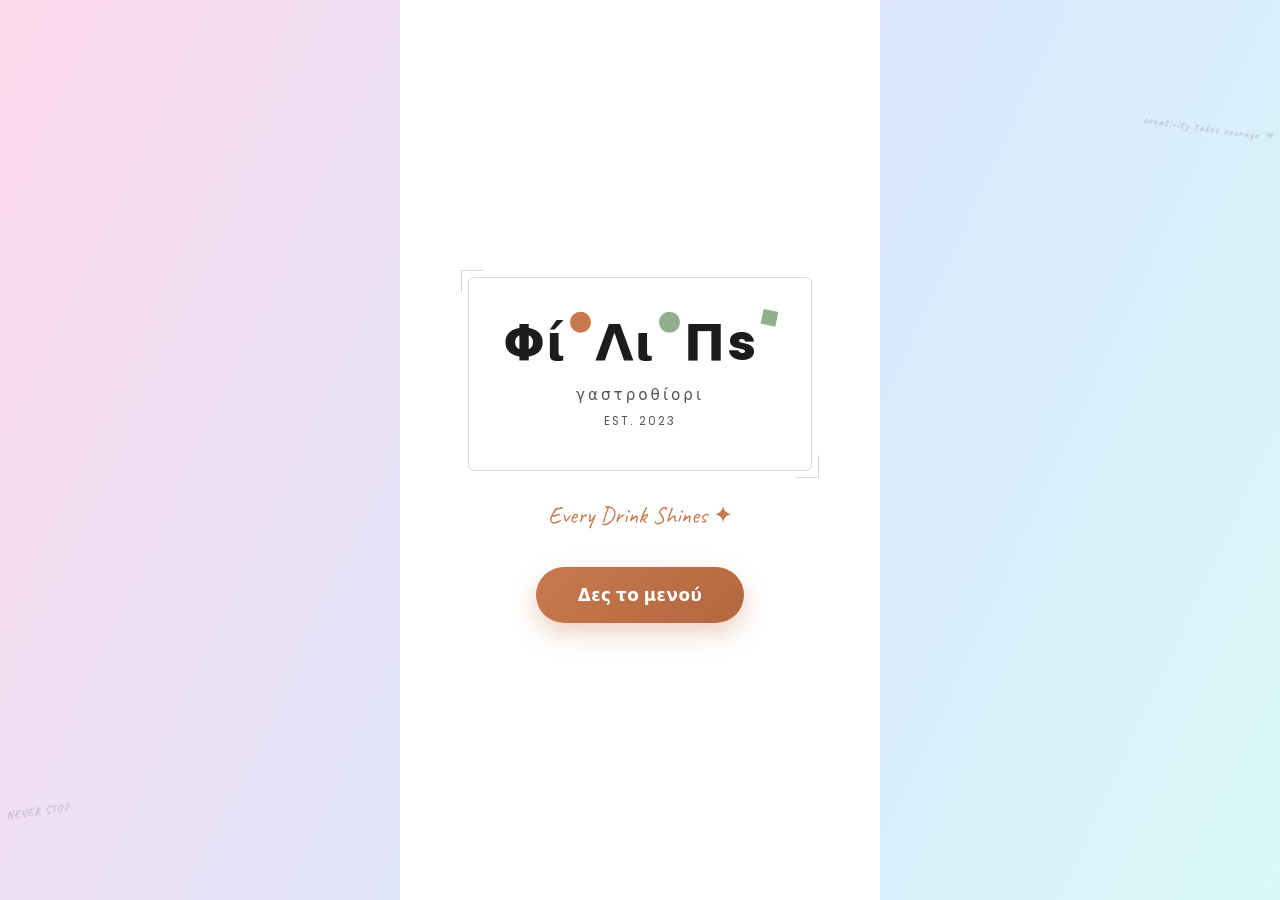
==== index.html @ 06946b08 "Add files via upload" ====
<!DOCTYPE html>
<html lang="el">
<head>
  <meta charset="UTF-8" />
  <meta name="viewport" content="width=device-width, initial-scale=1, viewport-fit=cover, maximum-scale=5" />
  <meta name="theme-color" content="#ffffff" media="(prefers-color-scheme: light)" />
  <meta name="theme-color" content="#0e0f13" media="(prefers-color-scheme: dark)" />
  <meta name="description" content="Ψηφιακό μενού — ΦίΛιΠs γαστροθίορι, Est. 2023. Every Drink Shines." />
  <title>ΦίΛιΠs — Μενού</title>

  <!-- Google Fonts (με system-font fallback αν αποτύχει το CDN) -->
  <link rel="preconnect" href="https://fonts.googleapis.com" />
  <link rel="preconnect" href="https://fonts.gstatic.com" crossorigin />
  <link
    href="https://fonts.googleapis.com/css2?family=Caveat:wght@500;700&family=Permanent+Marker&family=Poppins:wght@300;400;600;700;800&display=swap"
    rel="stylesheet"
  />

  <link rel="stylesheet" href="styles.css" />
</head>
<body>
  <!-- Ολογραφικό φόντο (φαίνεται στο μενού) -->
  <div class="holo-bg" aria-hidden="true"></div>
  <div class="zine-tag t1" aria-hidden="true">creativity takes courage ™</div>
  <div class="zine-tag t2" aria-hidden="true">NEVER STOP</div>

  <div class="app">

    <!-- ===================== SPLASH ===================== -->
    <section id="view-splash" class="view active">
      <div class="logo-frame">
        <div class="logo-word">
          Φί<span class="dot terra"></span>Λι<span class="dot sage"></span>Π<span>s</span><span class="sq"></span>
        </div>
        <div class="logo-tagline">γαστροθίορι</div>
        <div class="logo-est">EST. 2023</div>
      </div>
      <div class="splash-tagline">Every Drink Shines ✦</div>
      <button id="btn-enter" class="btn-enter">Δες το μενού</button>
    </section>

    <!-- ===================== ΚΑΤΗΓΟΡΙΕΣ ===================== -->
    <section id="view-categories" class="view">
      <div class="topbar">
        <button class="btn-back" style="visibility:hidden">←</button>
        <span class="topbar-brand">Φί<span class="accent">Λ</span>ιΠs</span>
        <div class="lang-toggle" role="group" aria-label="Γλώσσα">
          <button data-lang="gr">GR</button>
          <button data-lang="en">EN</button>
        </div>
      </div>

      <div class="page-head">
        <div class="doodle">✦ ◜◝ ✦</div>
        <h1 id="cat-page-title">Κατηγορίες</h1>
      </div>

      <div id="cat-grid" class="cat-grid"><!-- γεμίζει από app.js --></div>

      <div class="footer">
        <div class="slogan footer-slogan">Every Drink Shines</div>
        <div class="footer-powered">Powered by Φίλιπς © 2025</div>
        <div class="mark">creativity takes courage ™</div>
      </div>
    </section>

    <!-- ===================== ΠΡΟΪΟΝΤΑ ===================== -->
    <section id="view-products" class="view">
      <div class="topbar">
        <button class="btn-back">← Πίσω</button>
        <span class="topbar-brand">Φί<span class="accent">Λ</span>ιΠs</span>
        <div class="lang-toggle" role="group" aria-label="Γλώσσα">
          <button data-lang="gr">GR</button>
          <button data-lang="en">EN</button>
        </div>
      </div>

      <div class="page-head">
        <h1 id="prod-title">—</h1>
        <div id="prod-sub" class="sub"></div>
      </div>

      <div id="items-wrap" class="items-wrap"><!-- γεμίζει από app.js --></div>

      <div class="footer">
        <div class="slogan footer-slogan">Spirits, Stories, Sensations</div>
        <div class="footer-powered">Powered by Φίλιπς © 2025</div>
      </div>
    </section>

  </div>

  <!-- Δεδομένα ΠΡΩΤΑ, μετά η λογική -->
  <script src="menu-data.js"></script>
  <script src="app.js"></script>
</body>
</html>
---- styles.css ----
/* ============================================================
   ΦίΛιΠs — Design System
   Δεν χρειάζεται να το αγγίξεις για να αλλάξεις τιμές.
   Αν θες να αλλάξεις χρώματα, δες τις μεταβλητές στο :root πιο κάτω.
   ============================================================ */

:root {
  /* --- Χρώματα λογότυπου (μινιμαλιστική ταυτότητα) --- */
  --terracotta: #C8794E;
  --sage: #8FB08A;
  --ink: #1c1c1c;
  --line: #d9d9d9;

  /* --- Επιφάνειες / κείμενο --- */
  --bg: #ffffff;
  --card: rgba(255, 255, 255, 0.82);
  --card-border: rgba(255, 255, 255, 0.6);
  --text: #1c1c1c;
  --text-soft: #555;
  --price: #C8794E;
  --shadow: 0 8px 30px rgba(0, 0, 0, 0.10);

  /* --- Γραμματοσειρές --- */
  --font-display: "Caveat", "Permanent Marker", cursive;
  --font-marker: "Permanent Marker", "Caveat", cursive;
  --font-body: "Poppins", "Inter", system-ui, -apple-system, "Segoe UI", Roboto, sans-serif;

  --maxw: 480px;
}

/* --- DARK MODE (αυτόματα από τις προτιμήσεις του κινητού) --- */
@media (prefers-color-scheme: dark) {
  :root {
    --bg: #0e0f13;
    --card: rgba(28, 30, 38, 0.78);
    --card-border: rgba(255, 255, 255, 0.10);
    --text: #f2f2f2;
    --text-soft: #b9b9c0;
    --line: #33353d;
    --ink: #f2f2f2;
    --price: #e3a07a;
    --shadow: 0 8px 30px rgba(0, 0, 0, 0.45);
  }
}

* { box-sizing: border-box; margin: 0; padding: 0; }

html { -webkit-text-size-adjust: 100%; }

body {
  font-family: var(--font-body);
  background: var(--bg);
  color: var(--text);
  min-height: 100vh;
  min-height: 100dvh;
  line-height: 1.5;
  -webkit-font-smoothing: antialiased;
  overflow-x: hidden;
  scroll-behavior: smooth;
}

.app {
  max-width: var(--maxw);
  margin: 0 auto;
  position: relative;
  min-height: 100vh;
  min-height: 100dvh;
}

/* Κρύβει views που δεν είναι ενεργά */
.view { display: none; animation: fade .35s ease; }
.view.active { display: block; }
@keyframes fade { from { opacity: 0; transform: translateY(8px); } to { opacity: 1; transform: none; } }

/* ============================================================
   (Α) SPLASH — μινιμαλιστικό, λευκό, λεπτές γραμμές
   ============================================================ */
#view-splash {
  min-height: 100vh;
  min-height: 100dvh;
  flex-direction: column;
  align-items: center;
  justify-content: center;
  text-align: center;
  padding: 32px 24px;
  background: var(--bg);
}
/* Η splash γίνεται flex ΜΟΝΟ όταν είναι ενεργή (αλλιώς θα νικούσε το display:none) */
#view-splash.active { display: flex; }

.logo-frame {
  border: 1.5px solid var(--line);
  border-radius: 6px;
  padding: 40px 34px;
  position: relative;
  background: var(--bg);
}
/* λεπτά διακοσμητικά «γωνιακά» πλαίσια */
.logo-frame::before,
.logo-frame::after {
  content: "";
  position: absolute;
  width: 22px; height: 22px;
  border: 1.5px solid var(--line);
}
.logo-frame::before { top: -8px; left: -8px; border-right: none; border-bottom: none; }
.logo-frame::after  { bottom: -8px; right: -8px; border-left: none; border-top: none; }

.logo-word {
  font-family: var(--font-body);
  font-weight: 800;
  font-size: 3.1rem;
  letter-spacing: 1px;
  line-height: 1;
  color: var(--ink);
  display: inline-flex;
  align-items: baseline;
  gap: 2px;
}
/* μικρά χρωματιστά γεωμετρικά σχήματα στο logo */
.logo-word .dot {
  display: inline-block;
  width: .42em; height: .42em;
  border-radius: 50%;
  margin: 0 .04em;
  transform: translateY(-.55em);
}
.logo-word .dot.terra { background: var(--terracotta); }
.logo-word .dot.sage  { background: var(--sage); }
.logo-word .sq {
  display: inline-block;
  width: .3em; height: .3em;
  margin-left: .06em;
  background: var(--sage);
  transform: translateY(-.7em) rotate(12deg);
}

.logo-tagline {
  margin-top: 16px;
  font-weight: 300;
  letter-spacing: 3px;
  font-size: .95rem;
  color: var(--text-soft);
  text-transform: lowercase;
}
.logo-est {
  margin-top: 6px;
  font-size: .72rem;
  letter-spacing: 2px;
  color: var(--text-soft);
}

.splash-tagline {
  margin-top: 26px;
  font-family: var(--font-display);
  font-size: 1.5rem;
  color: var(--terracotta);
}

.btn-enter {
  margin-top: 34px;
  border: none;
  cursor: pointer;
  font-family: var(--font-body);
  font-weight: 600;
  font-size: 1.05rem;
  color: #fff;
  background: linear-gradient(135deg, var(--terracotta), #b3673f);
  padding: 15px 42px;
  border-radius: 999px;
  letter-spacing: .5px;
  box-shadow: 0 10px 24px rgba(200, 121, 78, 0.35);
  transition: transform .15s ease, box-shadow .15s ease;
}
.btn-enter:active { transform: scale(0.96); }

/* ============================================================
   (Β) ΜΕΝΟΥ — παιχνιδιάρικο / holographic
   ============================================================ */
#view-categories, #view-products {
  min-height: 100vh;
  min-height: 100dvh;
  position: relative;
  isolation: isolate;
}

/* Ολογραφικό φόντο */
.holo-bg {
  position: fixed;
  inset: 0;
  z-index: -1;
  background:
    linear-gradient(115deg,
      #ffd9ec 0%, #d9e9ff 20%, #d9fff0 40%,
      #fff6d9 60%, #e9d9ff 80%, #d9fbff 100%);
  background-size: 300% 300%;
  animation: holo 18s ease infinite;
}
@keyframes holo {
  0%   { background-position: 0% 50%; }
  50%  { background-position: 100% 50%; }
  100% { background-position: 0% 50%; }
}
@media (prefers-color-scheme: dark) {
  .holo-bg {
    background:
      linear-gradient(115deg,
        #2a1830 0%, #182a3a 25%, #103028 45%,
        #2e2810 65%, #241638 82%, #102a30 100%);
    background-size: 300% 300%;
    opacity: 0.95;
  }
}
@media (prefers-reduced-motion: reduce) {
  .holo-bg { animation: none; }
  .holo-bg, .view { animation: none !important; }
}

/* Top bar */
.topbar {
  position: sticky;
  top: 0;
  z-index: 10;
  display: flex;
  align-items: center;
  gap: 10px;
  padding: 14px 16px;
  backdrop-filter: blur(8px);
  background: linear-gradient(to bottom, rgba(255,255,255,0.55), rgba(255,255,255,0.0));
}
@media (prefers-color-scheme: dark) {
  .topbar { background: linear-gradient(to bottom, rgba(14,15,19,0.65), rgba(14,15,19,0.0)); }
}

.btn-back {
  border: none;
  background: var(--card);
  border: 1px solid var(--card-border);
  color: var(--text);
  font-family: var(--font-body);
  font-weight: 600;
  font-size: .9rem;
  padding: 9px 16px;
  border-radius: 999px;
  cursor: pointer;
  box-shadow: var(--shadow);
}
.btn-back:active { transform: scale(0.96); }

.topbar-brand {
  font-weight: 800;
  font-size: 1.05rem;
  letter-spacing: .5px;
}
.topbar-brand .accent { color: var(--terracotta); }

.lang-toggle {
  margin-left: auto;
  display: inline-flex;
  border: 1px solid var(--card-border);
  border-radius: 999px;
  overflow: hidden;
  background: var(--card);
  box-shadow: var(--shadow);
}
.lang-toggle button {
  border: none;
  background: transparent;
  color: var(--text-soft);
  font-family: var(--font-body);
  font-weight: 700;
  font-size: .78rem;
  padding: 7px 12px;
  cursor: pointer;
}
.lang-toggle button.on { background: var(--ink); color: var(--bg); }

/* Header τίτλος (brush) */
.page-head {
  text-align: center;
  padding: 6px 20px 14px;
  position: relative;
}
.page-head h1 {
  font-family: var(--font-marker);
  font-weight: 400;
  font-size: 2.5rem;
  line-height: 1.05;
  color: var(--ink);
  letter-spacing: .5px;
}
.page-head .sub {
  font-family: var(--font-display);
  font-size: 1.45rem;
  color: var(--terracotta);
  margin-top: -2px;
}
.doodle { font-size: 1.2rem; letter-spacing: 6px; opacity: .8; }

/* --- Grid κατηγοριών --- */
.cat-grid {
  display: grid;
  grid-template-columns: 1fr 1fr;
  gap: 14px;
  padding: 8px 16px 28px;
}
.cat-card {
  position: relative;
  background: var(--card);
  border: 1px solid var(--card-border);
  border-radius: 20px;
  padding: 22px 14px 18px;
  text-align: center;
  cursor: pointer;
  box-shadow: var(--shadow);
  backdrop-filter: blur(6px);
  transition: transform .15s ease;
  overflow: hidden;
}
.cat-card:active { transform: scale(0.97); }
.cat-card::after {
  /* λεπτό ιριδίζον περίγραμμα στο πάνω μέρος */
  content: "";
  position: absolute;
  top: 0; left: 0; right: 0; height: 4px;
  background: linear-gradient(90deg, var(--terracotta), var(--sage), #6aa6ff);
}
.cat-card .ic { font-size: 2.4rem; display: block; margin-bottom: 8px; }
.cat-card .t {
  font-family: var(--font-marker);
  font-weight: 400;
  font-size: 1.3rem;
  color: var(--ink);
  line-height: 1.1;
}
.cat-card .st {
  font-size: .72rem;
  color: var(--text-soft);
  margin-top: 4px;
}
.cat-card .count {
  display: inline-block;
  margin-top: 8px;
  font-size: .68rem;
  font-weight: 700;
  color: var(--terracotta);
  background: rgba(200,121,78,0.12);
  padding: 2px 10px;
  border-radius: 999px;
}

/* --- Λίστα προϊόντων --- */
.items-wrap { padding: 4px 16px 40px; }

.subgroup-title {
  font-family: var(--font-display);
  font-size: 1.4rem;
  color: var(--terracotta);
  margin: 18px 4px 8px;
  display: flex;
  align-items: center;
  gap: 8px;
}
.subgroup-title::before { content: "✦"; font-size: .9rem; }

.item {
  display: flex;
  align-items: flex-start;
  gap: 12px;
  background: var(--card);
  border: 1px solid var(--card-border);
  border-radius: 16px;
  padding: 14px 16px;
  margin-bottom: 11px;
  box-shadow: var(--shadow);
  backdrop-filter: blur(6px);
}
.item .body { flex: 1; min-width: 0; }
.item .name {
  font-weight: 700;
  font-size: 1.02rem;
  color: var(--text);
  letter-spacing: .2px;
}
.item .desc {
  font-size: .85rem;
  color: var(--text-soft);
  margin-top: 3px;
}
.item .price {
  flex-shrink: 0;
  font-family: var(--font-marker);
  font-weight: 400;
  font-size: 1.15rem;
  color: var(--price);
  white-space: nowrap;
  padding-top: 1px;
}
.item .price .eur { font-size: .85em; }

/* Footer */
.footer {
  text-align: center;
  padding: 22px 16px 34px;
  font-size: .78rem;
  color: var(--text-soft);
}
.footer .slogan {
  font-family: var(--font-display);
  font-size: 1.2rem;
  color: var(--terracotta);
  margin-bottom: 6px;
}
.footer .mark {
  display: inline-block;
  margin-top: 8px;
  font-size: .65rem;
  letter-spacing: 2px;
  text-transform: uppercase;
  opacity: .7;
}

/* Διακοσμητικά zine accents */
.zine-tag {
  position: fixed;
  font-family: var(--font-marker);
  font-size: .7rem;
  letter-spacing: 1px;
  color: var(--ink);
  opacity: .25;
  pointer-events: none;
  z-index: -1;
  transform: rotate(-8deg);
}
.zine-tag.t1 { top: 120px; right: 8px; transform: rotate(8deg); }
.zine-tag.t2 { bottom: 80px; left: 6px; }

/* Επιφάνειες με μεγάλα touch targets */
button { min-height: 44px; }

/* Καθαρό για πολύ μικρές οθόνες */
@media (max-width: 340px) {
  .logo-word { font-size: 2.5rem; }
  .cat-grid { gap: 10px; }
}
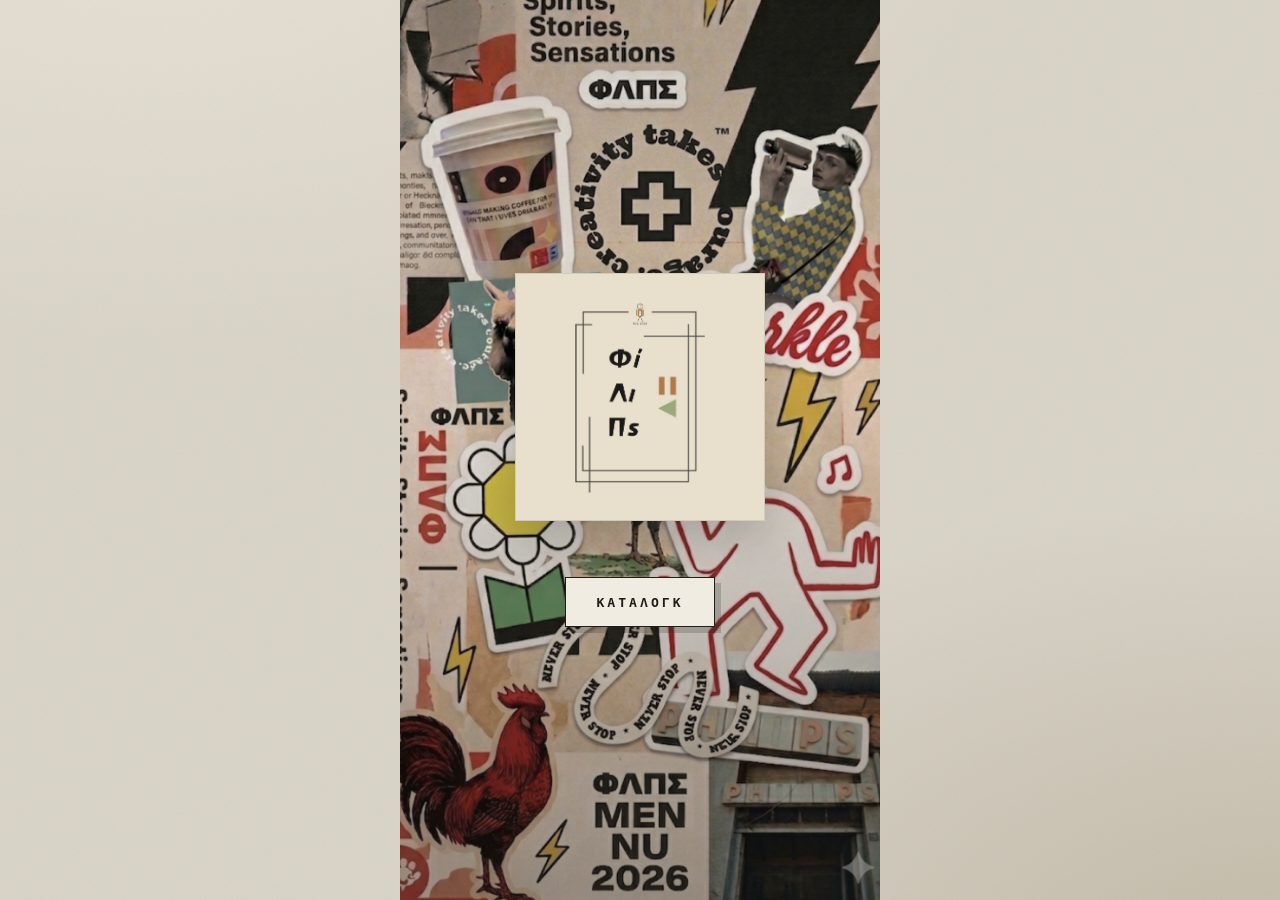
==== commit 5fcf817a: "Add files via upload" ====
--- a/index.html
+++ b/index.html
@@ -1,97 +1,180 @@
 <!DOCTYPE html>
-<html lang="el">
+<html>
 <head>
-  <meta charset="UTF-8" />
-  <meta name="viewport" content="width=device-width, initial-scale=1, viewport-fit=cover, maximum-scale=5" />
-  <meta name="theme-color" content="#ffffff" media="(prefers-color-scheme: light)" />
-  <meta name="theme-color" content="#0e0f13" media="(prefers-color-scheme: dark)" />
-  <meta name="description" content="Ψηφιακό μενού — ΦίΛιΠs γαστροθίορι, Est. 2023. Every Drink Shines." />
+  <meta charset="utf-8">
   <title>ΦίΛιΠs — Μενού</title>
-
-  <!-- Google Fonts (με system-font fallback αν αποτύχει το CDN) -->
-  <link rel="preconnect" href="https://fonts.googleapis.com" />
-  <link rel="preconnect" href="https://fonts.gstatic.com" crossorigin />
-  <link
-    href="https://fonts.googleapis.com/css2?family=Caveat:wght@500;700&family=Permanent+Marker&family=Poppins:wght@300;400;600;700;800&display=swap"
-    rel="stylesheet"
-  />
-
-  <link rel="stylesheet" href="styles.css" />
+  <style>
+    * { margin: 0; padding: 0; box-sizing: border-box; }
+    body { background: #faf9f5; display: flex; align-items: center; justify-content: center; min-height: 100vh; font-family: -apple-system, BlinkMacSystemFont, sans-serif; }
+    #__bundler_loading { position: fixed; bottom: 20px; right: 20px; font: 13px/1.4 -apple-system, BlinkMacSystemFont, sans-serif; color: #666; background: #fff; padding: 8px 14px; border-radius: 8px; box-shadow: 0 1px 4px rgba(0,0,0,0.12); z-index: 10000; }
+    #__bundler_thumbnail { position: fixed; inset: 0; width: 100%; height: 100%; display: flex; align-items: center; justify-content: center; background: #faf9f5; z-index: 9999; }
+    #__bundler_thumbnail svg { width: 100%; height: 100%; object-fit: contain; }
+    #__bundler_placeholder { color: #999; font-size: 14px; }
+  </style>
+  <noscript>
+    <style>#__bundler_loading { display: none; }</style>
+    <div style="position:fixed;bottom:12px;left:12px;font:13px/1.4 -apple-system,BlinkMacSystemFont,sans-serif;color:#999;background:rgba(255,255,255,0.9);padding:6px 12px;border-radius:6px;box-shadow:0 1px 4px rgba(0,0,0,0.08);z-index:10000;">
+      This page requires JavaScript to display.
+    </div>
+  </noscript>
 </head>
 <body>
-  <!-- Ολογραφικό φόντο (φαίνεται στο μενού) -->
-  <div class="holo-bg" aria-hidden="true"></div>
-  <div class="zine-tag t1" aria-hidden="true">creativity takes courage ™</div>
-  <div class="zine-tag t2" aria-hidden="true">NEVER STOP</div>
+  <div id="__bundler_thumbnail">
+    <svg viewBox="0 0 100 100" xmlns="http://www.w3.org/2000/svg">
+      <rect width="100" height="100" fill="#15120e"></rect>
+      <rect x="30" y="30" width="40" height="40" rx="9" fill="#d98a5f"></rect>
+      <text x="50" y="50" fill="#fbf8f2" font-family="Georgia, serif" font-weight="700" font-size="26" text-anchor="middle" dominant-baseline="central">Φ</text>
+    </svg>
+  </div>
+  <div id="__bundler_loading">Unpacking...</div>
 
-  <div class="app">
+  <script>
+    
+document.addEventListener('DOMContentLoaded', async function() {
+  const loading = document.getElementById('__bundler_loading');
+  function setStatus(msg) { if (loading) loading.textContent = msg; }
 
-    <!-- ===================== SPLASH ===================== -->
-    <section id="view-splash" class="view active">
-      <div class="logo-frame">
-        <div class="logo-word">
-          Φί<span class="dot terra"></span>Λι<span class="dot sage"></span>Π<span>s</span><span class="sq"></span>
-        </div>
-        <div class="logo-tagline">γαστροθίορι</div>
-        <div class="logo-est">EST. 2023</div>
-      </div>
-      <div class="splash-tagline">Every Drink Shines ✦</div>
-      <button id="btn-enter" class="btn-enter">Δες το μενού</button>
-    </section>
+  // Error sink persists across replaceWith since it's on window, not the DOM.
+  window.addEventListener('error', function(e) {
+    var p = document.body || document.documentElement;
+    var d = document.getElementById('__bundler_err') || p.appendChild(document.createElement('div'));
+    d.id = '__bundler_err';
+    d.style.cssText = 'position:fixed;bottom:12px;left:12px;right:12px;font:12px/1.4 ui-monospace,monospace;background:#2a1215;color:#ff8a80;padding:10px 14px;border-radius:8px;border:1px solid #5c2b2e;z-index:99999;white-space:pre-wrap;max-height:40vh;overflow:auto';
+    d.textContent = (d.textContent ? d.textContent + String.fromCharCode(10) : '') +
+      '[bundle] ' + (e.message || e.type) +
+      (e.filename ? ' (' + e.filename.slice(0, 60) + ':' + e.lineno + ')' : '');
+  }, true);
 
-    <!-- ===================== ΚΑΤΗΓΟΡΙΕΣ ===================== -->
-    <section id="view-categories" class="view">
-      <div class="topbar">
-        <button class="btn-back" style="visibility:hidden">←</button>
-        <span class="topbar-brand">Φί<span class="accent">Λ</span>ιΠs</span>
-        <div class="lang-toggle" role="group" aria-label="Γλώσσα">
-          <button data-lang="gr">GR</button>
-          <button data-lang="en">EN</button>
-        </div>
-      </div>
+  try {
+    const manifestEl = document.querySelector('script[type="__bundler/manifest"]');
+    const templateEl = document.querySelector('script[type="__bundler/template"]');
+    if (!manifestEl || !templateEl) {
+      setStatus('Error: missing bundle data');
+      console.error('[bundler] Missing script tags — manifestEl:', !!manifestEl, 'templateEl:', !!templateEl);
+      return;
+    }
 
-      <div class="page-head">
-        <div class="doodle">✦ ◜◝ ✦</div>
-        <h1 id="cat-page-title">Κατηγορίες</h1>
-      </div>
+    const manifest = JSON.parse(manifestEl.textContent);
+    let template = JSON.parse(templateEl.textContent);
 
-      <div id="cat-grid" class="cat-grid"><!-- γεμίζει από app.js --></div>
+    const uuids = Object.keys(manifest);
+    setStatus('Unpacking ' + uuids.length + ' assets...');
 
-      <div class="footer">
-        <div class="slogan footer-slogan">Every Drink Shines</div>
-        <div class="footer-powered">Powered by Φίλιπς © 2025</div>
-        <div class="mark">creativity takes courage ™</div>
-      </div>
-    </section>
+    const blobUrls = {};
+    await Promise.all(uuids.map(async (uuid) => {
+      const entry = manifest[uuid];
+      try {
+        const binaryStr = atob(entry.data);
+        const bytes = new Uint8Array(binaryStr.length);
+        for (let i = 0; i < binaryStr.length; i++) bytes[i] = binaryStr.charCodeAt(i);
 
-    <!-- ===================== ΠΡΟΪΟΝΤΑ ===================== -->
-    <section id="view-products" class="view">
-      <div class="topbar">
-        <button class="btn-back">← Πίσω</button>
-        <span class="topbar-brand">Φί<span class="accent">Λ</span>ιΠs</span>
-        <div class="lang-toggle" role="group" aria-label="Γλώσσα">
-          <button data-lang="gr">GR</button>
-          <button data-lang="en">EN</button>
-        </div>
-      </div>
+        let finalBytes = bytes;
+        if (entry.compressed) {
+          if (typeof DecompressionStream !== 'undefined') {
+            const ds = new DecompressionStream('gzip');
+            const writer = ds.writable.getWriter();
+            const reader = ds.readable.getReader();
+            writer.write(bytes);
+            writer.close();
+            const chunks = [];
+            let totalLen = 0;
+            while (true) {
+              const { done, value } = await reader.read();
+              if (done) break;
+              chunks.push(value);
+              totalLen += value.length;
+            }
+            finalBytes = new Uint8Array(totalLen);
+            let offset = 0;
+            for (const chunk of chunks) { finalBytes.set(chunk, offset); offset += chunk.length; }
+          } else {
+            console.warn('DecompressionStream not available, asset ' + uuid + ' may not render');
+          }
+        }
 
-      <div class="page-head">
-        <h1 id="prod-title">—</h1>
-        <div id="prod-sub" class="sub"></div>
-      </div>
+        blobUrls[uuid] = URL.createObjectURL(new Blob([finalBytes], { type: entry.mime }));
+      } catch (err) {
+        console.error('Failed to decode asset ' + uuid + ':', err);
+        blobUrls[uuid] = URL.createObjectURL(new Blob([], { type: entry.mime }));
+      }
+    }));
 
-      <div id="items-wrap" class="items-wrap"><!-- γεμίζει από app.js --></div>
+    const extResEl = document.querySelector('script[type="__bundler/ext_resources"]');
+    const extResources = extResEl ? JSON.parse(extResEl.textContent) : [];
+    const resourceMap = {};
+    for (const entry of extResources) {
+      if (blobUrls[entry.uuid]) resourceMap[entry.id] = blobUrls[entry.uuid];
+    }
 
-      <div class="footer">
-        <div class="slogan footer-slogan">Spirits, Stories, Sensations</div>
-        <div class="footer-powered">Powered by Φίλιπς © 2025</div>
-      </div>
-    </section>
+    setStatus('Rendering...');
+    for (const uuid of uuids) template = template.split(uuid).join(blobUrls[uuid]);
 
-  </div>
+    // Strip integrity + crossorigin — blob URLs from a file:// document inherit
+    // a null origin, so crossorigin forces a CORS fetch that SRI then rejects.
+    // The manifest bytes are ours; SRI protects against CDN compromise, not this.
+    template = template.replace(/\s+integrity="[^"]*"/gi, '').replace(/\s+crossorigin="[^"]*"/gi, '');
 
-  <!-- Δεδομένα ΠΡΩΤΑ, μετά η λογική -->
-  <script src="menu-data.js"></script>
-  <script src="app.js"></script>
+    const resourceScript = '<script>window.__resources = ' +
+      JSON.stringify(resourceMap).split('</' + 'script>').join('<\\/' + 'script>') +
+      ';</' + 'script>';
+    // Inject after <head> so the DOCTYPE stays first; prepending the script
+    // would push the parser into quirks mode. DOMParser always emits a <head>
+    // (synthesizing one if the source HTML omitted it) but may carry
+    // attributes through, so match the full opening tag. slice() rather than
+    // replace() keeps us clear of $-pattern substitution in resourceScript.
+    const headOpen = template.match(/<head[^>]*>/i);
+    if (headOpen) {
+      const i = headOpen.index + headOpen[0].length;
+      template = template.slice(0, i) + resourceScript + template.slice(i);
+    }
+
+    // Parse the template and swap the root element. Scripts inserted via
+    // DOMParser/replaceWith are inert per spec — re-create each with
+    // createElement so they execute, awaiting onload for src scripts to
+    // preserve ordering (React before ReactDOM before Babel before text/babel).
+    const doc = new DOMParser().parseFromString(template, 'text/html');
+    document.documentElement.replaceWith(doc.documentElement);
+    const dead = Array.from(document.scripts);
+    for (const old of dead) {
+      const s = document.createElement('script');
+      for (const a of old.attributes) s.setAttribute(a.name, a.value);
+      s.textContent = old.textContent;
+      // text/babel scripts with a src: fetch and inline. transformScriptTags
+      // does XHR against the src, but blob:null/ from a file:// origin is
+      // silently dropped. Inlining makes it a plain inline babel script,
+      // which transformScriptTags handles unconditionally.
+      if ((s.type === 'text/babel' || s.type === 'text/jsx') && s.src) {
+        const r = await fetch(s.src);
+        s.textContent = await r.text();
+        s.removeAttribute('src');
+      }
+      const p = s.src ? new Promise(function(r) { s.onload = s.onerror = r; }) : null;
+      old.replaceWith(s);
+      if (p) await p;
+    }
+    // Babel standalone auto-transforms type=text/babel on DOMContentLoaded,
+    // which fired before we swapped the document. Trigger manually if present.
+    if (window.Babel && typeof window.Babel.transformScriptTags === 'function') {
+      window.Babel.transformScriptTags();
+    }
+  } catch (err) {
+    setStatus('Error unpacking: ' + err.message);
+    console.error('Bundle unpack error:', err);
+  }
+});
+
+  </script>
+
+  <script type="__bundler/manifest">
+{"cf7854b1-b239-456d-93e5-94424287c697":{"mime":"image/png","compressed":false,"data":"iVBORw0KGgoAAAANSUhEUgAAAbsAAAG2CAYAAADm9yjAAAAQAElEQVR4AeydB4BcVb3/f9+Z3VRCCiEQepGS0DuhBQERHiBF+OMTBUF8KDakPH36EPVZn4pgQ31KkQ4K2AAp0kQC0nsgEEqoEkISUndn7v/[base64]/[base64]/PnzbeXKldVpQLWKgAjkJSCxy4tFiSIwNAIUNdbAkJbJZOztt9+2Rx991H7yk5/YP/7xD5s7d24QPebnGsvJREAEKktAYldZnqqtbggMf0c4TUl7/fXX7X//93/t8ssvt+eff96WLVtm77zzjt1+++129tln20033RREr7Oz0yiKw99z9UAEmo+AxK75jqn2qA4IJCM1itsFF1xgRxxxhH3qU5+yD3zgA7bOOuvYXnvtZccee6x95jOfsbfeeisIIcUOQDinVwe7oC6IQFMRkNg11eHUztQTAY7SrrnmmiBqG2+8saXTaUulUgYgGM/bvfzyy7bHHnuEEd1TTz0VhA5APe1GU/dFO9c6BFKts6vaUxGoHQEANm/ePFtttdVs6tSpvRrmqI+juCeeeMImTZpkb7zxhh144IF2ww03BLHr5awNERCBihCQ2FUEoyoRgR4CFDOO6jhqmz59ehjFAT2jNY7u2trabK211rJXXnnFNtpoI5s4caJ1dHSEc3c9NSkmAiJQKQLli12leqB6RKDJCACxsFG82tvbg9hR4JLd5EUr3KbYbb/99jZ58uQwxcl8CiVDmQiIQGUJSOwqy1O1iUAgQDHjaI0jNybkihjjiQHxBSkrVqygm1EcQ0QrERCBihKQ2FUUpyrrQ6BlNylmm2yyiT362GP2zqKF1pnJWCbKWtT1F2I+AFzRsdI6Ojvt3n/eZ9O2mG6pdDqct2P5loWnHReBKhCQ2FUBqqpsZQJ8/mXkU5dmY8aMsd1m7GoXX3ShLVuyxFztLMq4zEVmcEu5Me2pp560Bx+43w543/vM9c8Ark2LCIhABQlI7CoIU1W1MgEfs7l4+eDNR2YZB5F1g+0987224/Y72k/P+an94ZprbM4zT9uKJe/aa6++avf8Y5adf/6Fdtutt9qJHz/BRo4a6WXiZ2iaxaIYEsIqCuumXGmnRKAGBCR2NYCsJlqAQOSjMdejyOAy5UJlHQZkLeXJM3bexT7/+U/bRhuuZ88/+4y99fo8e/TB+2358kV2yMH72cknfdzGjxtrbe1pgw/3MpkOy1IrfcrTwhKFtVYiIALlE5DYlc9OJUWgh4CLGiUpijK2dNkie27uU7Zk6Xxbseg1e+Wpv9s7L/zTJrUvsC03GGM7bTLZdt5kkk1bvc3S85+1f83+p709b44P5lbYiy89Z+8sfMvrZW1eqcf0EgERsCEjkNgNGaEqEAESiHwk55bK2tLl79i9991ub81/xZa9Oc9m33aDzbnVpzBvudpm/+1qW73zVXtp1p/s6b9dFbYfv+06m/vILMtmltpDj9xjr7z2QhjhIWhdxMrdwoaHeomACJRDQGJXDjWVEYG8BChINJ+DRKcZMpaylTbKltqY7GIbGy210dEKG+lpI7Oenl3m28tsjK2wtqjDzCdADR1+zm95iEc8Acg039JLBERgaAQkdkPjV5XSURT5ORs/7+Mh40NtROWLJ0DevOmbxnjxJWEIzvxIpV2iIuPILOOJnfDj6WGmbbSNmLyRYfXNDR5mR433s3JthmzK4LJoXiCyjKdlXfCyFi8pD7ywr0t5Jf3P3QfGaaXUI9/+BHIZMp6Pdf9SShluAvwkDXcf1H4XAX5waHxW4kMPPWSJPfjggyarDYOHH37YFi5cGP7Z6DosxQddmuQy54LlGxQvpF3D0mZot2jMRNv+oA/Z7kd/ynb790/bpE22sQ5rs2zEi1r4UYSLXGRmcOmDr6O4HuPCdIaFje+hF198sfs9k7yPuG+0ZFvhQ92fsVJY5DJM4vx8vvvuu4UPjjyGjQA/YcPWuBruTQBASHjggQfs61//up111ll25pln2le/+tUQ5zbjsq8GJpXmQL60l156yYD4WIQDUuwqR48YpcGyBk5H+kbGBc9GjrPOtnGWTY22rG9nU7DIz/NxytNc2rxhFz9v0Nv3Ih4p7UWhY4nrr78+vGe+9rWvdbPivtHyc6sO02Ztixxp3D9+Vr/1rW8Z3zdkL6tPAhK7OjsuAIyPmuKXFgAbO3asjR49OtioUaPCjcq8WVk2piosyJs/xQO4CJU4jRy5PsIVihYLl3ngCdnIIjcg5XLmH7lUu2e0uQh6nOnZTvfLmifE5l42xIUPmub7Jt97hvsoGxs+W+Vy4Ocv4cvPamJDPGwqXkUC/mmrYu2qumwCAILA/frXvw4/7Mlfub7yyivtiiuuMIayKyvOgWwvueQS42O+eB6GBw9wBWOkCMv1jAzm8uWyRYGDh6wg46mRpV1E+cFLRWaprnjw8LirXvD1LBYoyfiFmxQ4/vjj7bLLLgvvF753aNxmKLu8+zNVLguy5HuFv0DPfyxy2SfHoBnDRt4nfuYauf9N23d+eACE/eNIg8YRHw2AATKgsgwIm3z5MGaGNKYVYxSnoFV0hq/ceAw95i/fsNgiD2lB1Hx6E5b2FH4MKXc+AqSbhVzzDCtlAboKeyF+Aee+Z7gvQE++u+g1BAIALOFrvgBi6xjq+sVPWV13sNU7B+hDVKv3ABCzBmAUBythYUnKlXlZM/9YIeuK5WbwWhhGHjLuXu4TuTEr8uFd1pOzvg2Wy8KT4WXduG3Jwu0kPnAIwACE/nMfAFiyAAh5gEJgaAzIFIjr6PmnhqmyeiXgn8p67VqT9auM3QFQRikVGQoBAEEQyqnDx2UWRS5mrmspF7u01xXq8ZN4YTKT5+c8IRVGdC6Anm4ed2UzL2V0T8F8+jNj8Reob/iWF9GrzggAPDZxpwA/epEf9HhT6zolILGr0wOTdAvo+VAlaQrrlQCPVday/sWXzba5YHHbLELaopR/1OCWzVpHptN9Oi1yIcvQ13fHA8tmPGLtPp5rs5Qf98h9zeI6TEtdEYj/GTEDeo5PkmZa6pKAf/rqsl/qlAg0LIE02i0djbKUC5dFGUPU6eKWtUwY9aVsZSdHbrBs1sd7KX5ZZoxaGFm7RdkRZlHazOB/ydq01BkBAL16JKHrhaMuNyR2dXlY1KlGJMCvP34Hjl9lkh2w3+G25pR1jMO1rAte1s/NmU9tZjpX2A+/8z/2xOOPWpbOLoBpnwFLdWRsRFu77TZjL3vPxtMs4lCPFQYQ7uDjwBDVqi4JAN0Hqy77p06Z//MpCiIgAhUjAB+PjRw52lZfbW0b2T7OsiNWtY5V1rCVq0w2GzfZXnz5dWtvG2G33PI3i0asYplV1rSOsVMNq6xu2VSbTZ481VYZPcFSaPM+wS15UfCSuMKWJqCdL4uARnZlYVMhERiMAAyW9qnJETZ5/Wm211GftD2O+rTtcuCH7PZ7H7FDj/yQdfg5vSkbbmUzP/wZ2/OYz9q0Pd9vhpGGqM3g5/[base64]//fVt5cqVtmjRIo3sYlxai0DVCMSfvKpVr4pFQASWLVtmb775pm266aZB7Ch0AGzkyJE2ffp0mz17dpjK5ChQtBqFgPrZaARSjdZh9VcEGokABey5554LQkdxY98BdI/kdthhB7vrrruMU5nMoz9DmQiIQGUJSOwqy1O1iUAvAhSve+65xyhqQI/[base64]//t//69bEJO6GdLoV6gd1icTAREYmIDEbmA2yhGBvARyxerll1+2p59+2t54440wDZnkJQU5oqMl2wCCH6/OfPHFF8MojoLG+/A45UlhW7x4sT377LNhtEeRe+aZZ2zBggXdF7X0bSOpW6EIiMDABCR2A7Opixx9sdXFYcjbiRUrVtitt95qY8aMCbcR0Gn58uW2ZMkS4+0GFC3GOUVJEWM+jycAe+CBB+yJJ56w+++/3+6++26j8P3lL38JokbxZLlrr73WKICs8w9/+IMtXbo0iCMQn+9jfS1u2n0RKJqAxK5oVHIUgZgAgDDKAmALFy60p556KozW+Oiva665xn71q18FIfvb3/5ml112WbjHDkBc2NcUvH333ddjFoRy7ty5tuOOO9pGG21kr776qm233Xa2yiqrhLzJkyeH6U2KJ0eILBsKaiUCIlASAYldSbiKd+Z/4/zPnk/H6GtMH8xYll9qtHfffdfo27eOYrdZlqMK1lV87+VZLIE11ljDeDXluHHjwoOd999/[base64]//jHjVcE8rxQpfZR9cQE+KxLPu7rpptuslmzZtmuu+5qN998cxjJ8ckoEyZMCOx5vu2OO+7oFjyW4ZQl/xHhqJCjvFtuucV4vPkIsRtuuCE0wKlOnhPk9vjx423EiBEhXavKEODnlOdEL7roIuPn5Pzzzw+fu8rUrlrqjYDErkpHhOdzaDxfwy9FTkExpDEOIDw6CkD3lBgQx/mfPn3MFwDhS45pSVmODIo1lqMvAH2QnWclXxSf4447zo444gibMWOGrb766nbUUUfZwQcfbGPHjg129NFHG0d9HKXRn+3zmJx++unBl6LIqUqWe//73x+O9Uc/+lE75phjbJdddrGNN97YDj/8cGMen8ACgFXIKkSAnw1+Tjmbwn9CKlStqqlDAqk67FNDdwmIv4z4IQJg/E/9Bz/4gZ1zzjnBzj33XEvsHE9L4rnhkUceGc4BcUrrW9/6lp199tn2wx/+MIQ/+tGPQj0sW4yx3LrrrtstqKXBlfdABACEf1b4Twn/CaGQJXGKWRJnOo0+AMJx4HuDaTT60hinmCXlGGca83INgGmpHAEA4Zyo+QIgHB+P6tWEBCR2VTioQM8oil9UPK/DJ2isueaaRuM2w3zGPE5ZsVv84uM2LZ9vMWksm3zRsk5Z5QgA8ZcjgFApgPBlCeQPg5OvAPjagq/5AiDEAfiWdccB9IqbLwB8rVclCXA6k1bJOlVX/RGQ2FXhmPCDA6DfFxWbYh7DfJbkAQjZ3AbQqx6gtO1QkVYiUEUCqloEGoGAxK4KRwmIBYliRUuaAOJ0IH/I6S0AwT0pB8TbAMoWvVChViIgAiLQwgQkdlU8+EAsUKU2AaDUIvIXAREQgTomMPxdk9gN/zFQD0RABERABKpMQGJXZcCqXgREQAREYPgJSOyG/xgU6oHyRUAEREAEhkhAYjdEgCouAiIgAiJQ/wQkdvV/[base64]/kNDwGJ3fBwV6siIAJNQgCIf5ILiMMm2a2m2w2JXdMdUu2QCIhArQkAErpaMy+1vcYSu1L3Tv4iIAIiUIAAAANQwEvZjU5AYtfoR1D9byoCCxcutK9//et2xhln2H/+53/Kqsjgi1/8ov3Xf/2X3XvvveE9dP/99wfep59+uhVjPEbf//73LZPJGM/bnXfeeeG4Mb1cu/baa0NftKo8AYld5ZmqxuEl0NCtr1y50ubMmWNPP/10sKeeespk1WHw5JNPBrbz588PIzv+ozF79mwrxZ5//vnwfqPgvfTSSyWVfeaZZ4J/EvKYv/baa0E4Q6VaVZSAxK6iOFWZCAyNwLhx4+yTn/xkGCFwdFHuCEHlzggMB+KQjJpPO+0023bbbS2bzdoWW2xhp556qjGtkPHY0OeEE06wVCoVxPLoo48uqizL0ZK2kpB93W+//UJdQ3sXqXQ+Aql8iUoTAREYHgKjRo2y3Xff3fbaay9ZFRnsueeege8ee+xhU6dODQd7jTXWsL333rso4/GZOXOm7bTTTkGcANh2221nTCvXWOemm24a+qJV5QlI7CrPVDWKgAg0EAGeb0u6mxtP0hQ2BwGJXXMcR+2FCIjAEAgACCO0IVShonVOoAyxq/[base64]/okAiIgAiIQCEjsAgatREAEREAEmpmAxK6Zj672TQQKE5CHCLQEAYldSxxm7aQIiIAItDYBiV1rH3/[base64]/+tW64wBsxYoV9vnPf96OOOIIO+mkk+z73/++3XnnnbZgwYIw2huuvtWahdoTgeEgILEbDupqsyIEbrrpJjvvvPOKtksuuSQITi3FLmmL4ZNPPml33XWXPffcc8a+//znP7cPf/jDdvTRR9tDDz1UESaqRAREID+BVhG7/Huv1IYmcMMNN9j3vvc9+853vlOU3XLLLZZOp2u+zxQ62u9//3tbvnx5mNYEEEKmUwSfeeYZA1DzvqlBEWgVAhK7VjnSDbifFILE2H3GORXJMNlmCBQnEpMmTQpix/K0pC7Gaayr0sZ6aW+++aZRbFOpVLg4BYj7zO0tt9zS3v/+9xvjQJxe6X6oPhFodQISu1Z/B9Tx/gPoHu1QMNhVhitXrrQlS5YE0eA2jXmFbM011wwjK14ckrdMoQrKyAcQ+vmHP/zBKHhsF0B3Te3t7falL33JJk6cGEZ63RmKiIAIVJSAxK6iOFVZJQhQEDo6OsIVi8uWLbNHH33ULr74Yvvyl79shx56aBgF7b333nb99deXNBr6zW9+Y/vtt58dcsgh9vGPf9x+/OMfh9HWG2+8ES4QoQjyIhGO+Gjsx1D3h3VwH/70pz8FMeM2R3AMWTcvVtlll11CHtAjgsyTiYAIVI6AxK5yLFVTmQT4xZ9rFLq5c+caL+CguB155JFB6C699FJ75JFHwgUeHCVRnFiu2GZ5vuyVV16xp556ym6++eZwNeQnPvEJO+CAA+y0006zu+++2959990wEkvqTcJi2+jrB8Aee+wxe+KJJ/pm2eqrr24nn3yytbW1dY9g+zkpod4IqD8NSkBi16AHrhm6TSGhcV8YUrzmz59vZ511lh1++OH2gx/[base64]/m2JA/oXY7phYxC+s1vftM4alxjjTWCsK266qph2nTs2LFhlAegVx8L1al8ERCB0glI7EpnphIVIEBhoXHU89Of/tR+9rOfhelKAP1qpx8NQLcocHvEiBHGkNavUJ+EVVZZJfgyuZA/ALrZFVdcEfo1lGlMAEaRO/PMM+2Pf/yj8SKZc845x7bbbrtwG0RoSCsREIGqE5DYVR2xGshHgILDkduFF15oP/nJT4yiB8CiKOoWpaQcgDACoj/Ps+24447h6syDDjqoW/xskIVi9e1vf9v+53/+x9Zdd91BPOMsIBY79vGXv/yl8RweEKfFHsWvAYQ+ArApU6bYzJkzbZ999gkjPO5P8TXJUwREYCgEJHZDoaeyJROggPBLnsYrFDmiY1qhigDYRhttZBwVXXTRRUE0eBUjywFg0M8AhAtNKJCbbbaZHXvssXb11Vfbhz70oe5RFdC/LPtDYx95ZegvfvGLcH8eRbNfI3kSWJYX2tx+++3hytHcewJZJ/sDIAi4aREBEagJAYldTTCrkVwCAMI9dLzakg9B5nmt3PwkTtEAEEZGe+65p1122WXhApZx48aFNF70kfjmC1meddOfoyrG1157beMo79RTTzVOg7IcELcBxCHLMT2xe+65xx5//PEgnElaofDvf/+7HXfccUGUeV/ff/zHfxhF+rXXXgtFAYQRLICwrVVpBOQtAqUSkNiVSkz+QyIAxF/uDz/8sFEQWBnFBYjTuZ0YgDD6ee973xtuAOcTUIDefixrgywcSfHpJDxnl7hR9E488cQwwmNaoTp4leYdd9wRBLaQL+uj8apOts22nn/+eeOVpl//+teDWPOZnqwT6L0vLCcTARGoDgGJXXW4qtZBCFAE/vrXv4bRHd2Agb/011lnHfva174WHqfF6T+KB8tQdDiyAwYuSz8a60hGcdwGYCNHjrQvfOELRgFlGutjOJDxQc0D5SXprINTnfy9un/84x9h5MY05rPv3G+OZPnLB8l+ME8mAiJQDQK960z13tSWCFSfAL/0//nPf4aR0mCtAbBjjjmm+6ISoGfqD0AoD2CwKkLe9OnTg/CEDV8BcRmO+D74wQ/2yvPsvC8+sYX9BuKyeZ26Evn0l3nz5oX+dSWFgAJH0dtqq63CiDURwpCplQiIQFUJSOyqileV5yPA81YvvPBCOAcGxOKRfPEzpAGw1VZbLfzeG0UiqQeI/[base64]/2xvww03DG0DcVpfX22LgAhUnoDErvJMVWMBArycn6OlxA1A95c/EAsAANt+++3D6M8GWIDYd4DsIGB8SgmvwKQP0N9//PjxxotXEiGkXz6bMGFC9+0K+fKZxjp4ywHP7wG922Iebf/99w/[base64]/fXXD6MsoH87zH/99dct30gMQBAltk2x5LMs6Z/Uy3iu0Y8XpST31zGPvrl93GKLLcJv2CV5DGUi0OQE6luQ6wIAABAASURBVGb3JHZ1cyhapyO8t40XagAI04t995wiwZuuef4ryWNaEk/CXCFJ0pIQiMWKjxgDkCT3ClnnI488YrzSsldG1wbzAdgOO+wQbn/gdldWr4BCxzzebvDQQw915wEIQpsksJ5k6hXI36fEV6EIiEBlCUjsKstTtRVBgDd0c5RDVyD/lz6nFvnszL5TgiyTGJC/bJJPEeIzMfOJIsWJ+XyaCeO0pFwSshztAx/[base64]/1JXnwvI6eSLQW3w8KbwAhJvSOWXKukJi1wqAPfnkk3bWWWd1pQwcnHTSSTZp0qQglkD/tgAEEeS9gw8++GDws5wFiMvMmDHDeJ4SiLdzXBQVARGoAQGJXQ0gq4keAkD8Zc+bxT/96U8HcegrRok3R1+/[base64]/NDqmWeeabwSMzcv8UlCIG6PP/DKvgFIsrpDXn267bbb9utrt4MiIiACVScgsas6YjXQlwAQCwLPqXEqkUKQKyhAnM9yAIwjuVtuucWOOuoo+/d///fwcz+PPfZYED765BrrAeIyG2+8sfFpJpwK5QOljzjiCPvNb34TygE9bfQtP2HCBPvJT35iPMcGYFCRYnssz/N/SZzbiTGNv47OG9sZT9IVikAtCagtM4md3gU1JQAgiAcv1KDxIc0//vGPbccdd+y+DSERBQChb9ymceTE82LnnHOO8dcKLrjgglBXcMqzuuaaa+zwww+373//+3bffffZ0qVLw5Qk60oMQKgDiEMKE/132mmn4Mtqc0eA3M41AMZfROD5RdaZm8c4AOP5ST5bk9syERCB4SEgsRse7mrVCVAcaBSYX//613b00UcHgWGaZ+d9MY/iQ+Hj78YxzrS+zhRS/nYc/ZI8IJ5yBBDaYVnrWgDYrrvuGkZ+/LFY5gGxAHa55A3YNkeZFNJ8DgBs5syZIQtACLUSARGoPQGJXSHmyq8qAZ5To/GBzN/4xjfs3HPPteTRXBQSIBYoxpOO8Bwc45zeZDrQW0SAeBoTiMvSl5b4MqSYMQRgvGLzS1/6UhA6/kIChRJAGPGx3EDGftD4iDDezsA6c30BGG9d4O/p5aYrLgIiUHsCErvaM1eLXQQAhAtVAISR1qhRo+z973+/XXrppfad73wn/OoB08wXAL7ueQEYUIwoYokngCQaQubRKGh80DSvyrzqqqvsxBNPtNGjR4c6AYQwFBhkxXp4defDDz/cz4siyPxtttkmXOTSVwj7FVCCCIhAVQlI7KqKV5WXQoCCkIzyeCEKRYjn3TjiO+SQQ2yttdYKIkQRoVFQBqofQMgC4pD+vBWBU5Vf+MIX7KKLLrI//vGPdsopp4TRF8UPiH1DwQIr1gfA3n77bXv88ce7zzeyGIAg3tyXnXfe2XghzmB9NS0iIAJVJyCxqzpiNVAMAQodgPBYriSePFbsuOOOM16UcvPNNxsv8f/FL35h3/rWt4w/7gogCGDfNvhTOl/72tfsu9/9rp133nl211132W233RZGjae4wPGiEU6dsi2KEoAgUNy2EpYbb7wxPFszEUsAoTSAUB/7wTpppkUERGDYCEjshg29Gh6IAIBeAgbEIsh73vgzOQceeKDxVgJeSMIRE0dZuXUBsP3228+OPfbYcLsC/XkRDG9kp+jQ6A/E7QBxyLRSjOcM801hJnWwTT4mDECSpLCVCWjfh5WAxG5Y8avxUghQpBJjOY6mKHaMA7GgcJs+vNCEIsh4YkAsmkDsy3JDNSCuC0AQaCC+KIb94O0UyTnHobaj8iIgAkMjILEbGj+VrgEBoEdIAIQWAXRf3GK+UFwobhRAniPj/XuMe1Z4AQhiFDYquDr99NNt//33t1VXXTU8CYajPVZPgeXokn0AqtM225GJgAgUR6BBxK64nZFX6xAAYHzeJG9V4E3pfOIJjfEf/OAH3Q+ZBlAVKBRWIL5tgU9o4S808DmevLqTF9Owb1tttVUQwKp0QJWKgAiUREBiVxIuOdcLAQDGWwf4CLDDDjssPCmFT0s59NBDjWKTnJ8DKi92FDqO3HhhC5+MQuOjyXjbxBlnnBHuFbz44ovD8zWByrdfL8dA/RCBRiIgsWuko6W+5iUAxIKSmwn0T8vNH0ociOum6NFYVxIyThFMpi9z05knEwERGB4CErvh4a5WK0AAQL/zcED/tAo0lbcKIG4L6AkTR478KHgMkzSFIiACw0dAYjd87NVyExIAeoQPQBPuYaPvkvrfqgQkdq165LXfIiACItBCBCR2LXSwtasiIAIi0KoEShG7VmWk/RYBERABEWhwAhK7Bj+A6r4IiIAIiEBhAhK7wozkUQoB+YqACIhAHRKQ2NXhQVGXREAEREAEKktAYldZnqpNBESgMAF5iEDNCUjsao584AaTp20kIT0ZB3S/FlnIREAERKBcAhK7cslVsdxaa61lBxxwQPhxUjbDJ/[base64]/AtCmTifUUNczkIZpndZyGRq1nNi80asK9m0iEA5BCR25VCrURmO5Gg1ak7NtDIB15mI4kNzDXKpcxq+9pGeb3rcX/TxgCM0Ck/kUhQx4qEnF3ixVNYFi6GXjNw9iuOeahnGE7PIsp6f9bojN/f0V+StRB7qJQLlEZDYlcetJqUAGICatKVGWo9Arz12HaHOWeTSk+00y2bcPB5lLIo6XXxWuiB1eOiWdcustKz7ZTIZy0aR+0QGy/aqMncjctHKRqwya52ZTov/MpYN7XT6IK/T66B1mEUrzUIbne6bsYxXy7LmfTMXwtx6FReBYglI7IolJT8RaGICrkMuI3A96bAos9iiznfMVr5tWPGO20Kz5YsMyxa6cZvpb1lqxXxLZZY4lU43ytDg/5hlXbGQ6TCsXGxprze9YqGlVr7j217vSjdPw/IF3tYCb8frXvqmpTPLvE8uvOZfVREtNKWVCJRMwN89JZdRAREQgWYk4CO4xW+/an+99Dy79cJz7PYLfmS3X0g72+787dl2x29/GNtFP7JbLz7X/nr5z+25x+6zFEd/gUd/seM0fDCX0pSP/Ba/Nc9uufz/7JYLz7W/ef23Xni2x3/o7f3Q/nbR2fa3355jt/32XLvtkp/YzVf8n815ZJalfchJMc5yloMW2tKqNgSapxWJXfMcS+2JCAyJAHyqER0dNnLxazZ60cs26t2XbfTieTbGbeSil2zUohfd5tmoha/ZWLcxC1+xjoVvepv9Rc4TXd64pvk8pAtd5ELVuXSBpRa8YGMXe92s39sZ43WPdhvl8dFuDEctesVGLnzVskvfNp/j5Mvry7IW0yIC5RCQ2JVDTWVEoMkIxHLl4ydELiyRj9ayPnGY8fNwke9pFEKf5MwJsx7P+txl5Pnmceta4m1uxHXGscg9Ip5z81Fg2r91UpGn+DZD3/S2zNIuZ2mY0VKW8bROL+VteLrrpMcjb4/1yUSgdAJ8n5VeSiWKISAfEah7ApGLTmwUlYyLCQXFzc+vRdmsRS5I7tK1H/DQ81x8wivJ6EryzAFeMADh/lGPuYjBzMdooHnUX0bzRG8vCmbeANwYxmbuk3IzLSJQFoFUWaVUSAREoMkIULHiXQIlxcUpDuM0Y1piHP3RjIuLU5cogZsDmLv7iDHODCLmzcVpHomT+689Cy6ovevtvdW/kFJEID8BiV1+LkoVgdoQqKtWXF28P/Ga4ykXlsilyQNPznnRg2ZB/uhp+ZbYxXPAMZyH7hnSvEJ/[base64]/A4GIX8ghplV1CPCcnetc10UqGYY+rOPojladNlWrCFSfgMSu+ozVQoUIZLPxBQsUvGKNZRLfgbuhHJc3h+BjOBc2f3ncXy50vrasJ8QSyC2ZCDQmAYldYx63luo1xYqi1dnZafPnz7fXX3/d3nzzzaLsjTfesGXLlhl/iqaloJWzsy5qFi5JgaVc4WgI2+aLC6Gv+WKMxrhMBBqFgMSuUY5Ui/eTgvf222/bwQcfbLvvvrvtuuuuNmPGjEGNPvS99NJLDUCLEyxm951R91UoHje3PKrmqcwppsKm8tHONDYBiV1jH7+W6T3F7vbbb7fXXnvNOjo6gq1cudIGM/qtWLHCHn/88a7nLbYMrjJ2lKpGiyc04woQRC3cehAnaC0CDUtAYtewh641Ok6R455yGvPqq6/uno4E/Iu4CEun0/bII48EcWRdNNYn603AaXoC3PzlAW85MOM50qj7mZaeo5cINCyB2ohdw+JRx4ebAODfvN6JJ5980h5++GED4m1PKupFcXv11VftrbfeCv5AaeVDoZZYkUtske9vcuUlZzWZ6kl6iUBDE5DYNfTha43OU7Cuv/56W758eVnTkUuWLDGKZWvQKnMvcxWOca8mQjyy86hGd4Qga2gCEruGPnxN1fm8O0Ohe/fdd43n6xinUxIyXoylUil74IEHinFtcR9XOX+RcIYBAAAQAElEQVSl3XirQcRhXReRiM/O7IorEIFGJCCxa8Sj1iJ95nk63m5w991321NPPRX/+KdPQwKlTaxRHGfNmhUuZuEtCNxuEYQl7qarnAWZs3ga0zn7K+tWYkVyF4G6IyCxq7tDog4lBBJR+t3vfheSku2wUeSKZTiymzt3brhHr8hiLeoWqxqMDwyj6MEyHieMWPwsTGfmDPis5osaFIEyCUjsygSnYtUlQJFiC/PmzbP777+fUaNohUgJK8C/uKPIFi1aZM8++2w455fUXUI1ze8K30XeY+ABXwjqBpc6mEZ2JCJrdAISu0Y/gk3Yf4oRgCBMt9xyiy1YsMAADGlPOSVaztWcQ2q0kQpzBtP7S8q0lIsdzZP6vTzLutz75SlBBOqAQN4uSOzyYlHicBOg4PF83bXXXluxrvCKTIoewK/z8qpln2gszT4ypOXGud1oFi5GibLm/1W4kKUM/HNFS7mZL/6vh6/NKHSMgCuZCDQQgVQD9VVdbRECFA5eSMInnzzxxBNFTV+yDG0wRBQ7Xtk5mE++PApkYtddd5196EMfstNPP90uuOCCMMXKkScFkH1mH2j56qn3tMj/CeCZumwqawxd2rzLkVHw4m3f1EsEGpSAxK5BD1y1ul0P9SbC8vvf/96SeL5+JaLCc3lAPNZI0vL586HQfNxYvrzB0lg/89mXm2++2e6991678sor7ayzzrIPfvCD9m//9m927rnn2uLFi+lmQNyXsNEwK4SLT9hdDuYiMBYbPCFnM07UWgQajECqwfqr7rYAAQDhyknecgDEX7P5RAxAEJYDDzzQxo0bZ/QBMCAhPifzscceGzB/oAzWS+OvJ+Se92MaR3O8iIZi98c//nGgKhoknexoZvE6Dhmn4JkWEWhgAhK7Bj54zdh1Cgjtvvvus5deeikIGLe5r0mYG580aZJ95Stfsfe+970G8GuZufmNwvTQQw+FOvN7DJ46Z84c4+iQXgDC9CoQt9nW1mbjx48v2Aer5yXi10G8P5y2zMKnM/OqXD3vhPomAvkJ8N2dP0epIjBMBChql112WZjCHKgLAILYnHTSSTZ16lQ77LDDbMSIETbYwulIjhY5HTmY30B5nMJk33LzAQSBGzNmjG299dZlC2luncMWD8Lmc5ZdHYCH3ArGDd/WSwQalYDErlGPXJP2G4A999xzVswI7D3veY8dfvjhgQSFZu211w7xgVYAwg++JqOzgfzypfPngvjIsXxiR/9NNtkkiC7jjWjdWkZl69oBRoN5JsOu5PKDEisJ7mFVfpMqOXwE6q1liV29HZEW7Q9FhMZRFx/6vHTp0kFJALATTjjBOI1JR4b77LNPGFmxDtbF9FxjOq/GfPrpp0MyfWhho8DqzTffNJZjHYkryya2xx57WHt7e5LVcCGnLY23HrghcoXxUV7Wvx14oYpvde1PT4w3mtPNh7Wel3XLr4iAp3uuhaJsxSNdSXEyN/IZrwVlunt5EbM4DsShaRGBEgn427nEEnIXgSoRoHBQ5Ch2/B26fM3Qh+nbbLNNuAqSfpyeBGBHHnmkjRo1itlhijNEclaJHy8y4a0CrAso7suTt0HwFgPWkVQJxGWZNnPmTAMQLMlv3BCuNLAUFc1gieBFjJtnucHjFszMEH+NROaLi6Sv+714H1+ox/OD5Pn5wLgmbnkbXlfUxyw8fJp1w+uL3PzVFXhMLxEoiQDfSSUVkHMNCLRgE8mIiUL0zDPPWCJG+VBQXD7zmc+EKzCZD8B4gci0adNsxx13DA+MTupjfmIUN5Z95JFHwvlAbid5hUI+SJr++epdc801bbPNNjPm0wrVVa/5FCPXG39FxnvrUp4QRnmWDWkIT8rMevfdXLTCvQquQ47f05KXJ3RH+ysTZc0s8vrMzX29HoT6s77dY8EHafeMjHHzXN8IgWkRgTIISOzKgKYilSdAEeLVkrwwhbUDMI7arM9Cv1133dU4bQjAAHR7MO+QQw4xhkBPerdDV4S/oMBnZXZtDhhQuGgrV640ih0dAQRRYzwxjjJHjhwZ+gIM3G7iX9+h75/R4q8G7k3KVYZh3O/Icy3onLkYWhj9pTyNZr5Ebnx5yHxG3VzT4jI+WkshFfTLPTxkzYz1NVg2lHdfr90dvRZ/0c0DvUSgVAJ8J5VaRv4iUHECFJWXX3453LDNOOBfdtlsv3ZGjx5tn/vc54whxRDgl2XsRpGjCE6cODFOGGDNG8tfeOEFA3rKDuBqHMnxXB39c33YRxrbnDFjhjEECteXW8cQ4xUvzt5zujHjkYx/M2RSsAxSbmm3lOtaW2yWtsjcyS0bTtyxKxFXbkz3wPNidetKdzaZbGTZTGSdflizSFvW2ryethBmrd1DGrfbQ3rEOmg5VbJmmQiUQ8Df0uUUUxkRqCwBAHbXXXfZW2+9NWjF++23n22//fbdoysABiCUofjwisy99tqrOz9k5Fndc889QcjyZPVKotjxVxeWL18e6gR62qLYcvp0p512Mopdr4INu5GyTrRbB9psZarNOlIjbSVGe3y0rUiN8rhbarStwIjg1zZidNjTyLlEIZZvFbl4mVtkqRGjLNvG+kZ5nSO8zpEedm2DaUl8ZKg/48IaagzYB24h+GglAoMQkNgNAkdZ1SdAgaLxHN2f/vSnfgIEIIgZgHCOjvfV8X66VCr/W5d18dmV9KFQcQ+YRmOcRpF69NFHQ7256czLNeaxnb///e/dQsc0+gAwTruuscYatummmzac2CHshK989AbAUm7mo63R49e0bfb/sG1x4Mds+gHHux1n0w881s23Dzzepv3bx9yOs2kHHW+bHXicrbfVDDPzYwEPaB70vJiAwBmemErBJk3dyLY58CO2+QEftekHfMSmeXyzAz/qdbn9m1t3/CPeh3+3taf5PzZe1rwCgCsJHnEUbXLsJuDv0u64IiJQcwKAf4F5qxQf3ltHIQJgQGyeFeIUmUMPPdR4EQoFCACz+hlHWltssYVtvvnmxrro0NefdfFpKDxvB+Svh+Vo9EkeMQb0+CZ1HnDAAaEd1kn/RrXIYJGP6NpGj7c1N9nG1thsJ5uy2S42ZfOdPL6jx3ewKZvSPL4pbQdba9PtbNT4NbxcmqWDmUV5EUSOrtNHi1H7KjZ5oy1sjWk72erTZnj9u9jUzXbuZ2t6G2tN28HGT1nbIiRfU/nrztugEkWgD4HkXdQnWZsiUBsCHH1xhMRRHZ9dyXhuyxQR+qy22mr2H//xH0FYcvPzxceOHWt8XibzAP+W9QgQhx4No7TXX3893GDO7cGMV4b+61//Ci7sS4j4inGK6Qw/XwfAAHhq477Ye155CXjMpy8tNcKitBtDN0uPNFpIY3rapyPdolS6a6ezHg4sRvAs3oUYrvB00TMX1mCpdmMd/W2Enyf09pE2eM3xi19XPVtxmtYiUBwBvnuK82w5L+1wtQlQMNjGO++8Y7fccoulUqlgTKMxn2kA7Oijj7Z11lnHAARjfl8DEJJYhr9EkE6nw3bfFQDjzeX8+SC20Tc/2abwcgqTYpukJSHLTZ482TiFmaQ1fJhyfuEF83GeT05GbuZx8wGbq5VFIQ7fdIRG9xQ8zc1CDr9OmGv9FvoDMKRhRjc3sJyHftA9zSN+/JM4/dLIGtsAEOqLfE3zQC8RKJmAv8NKLqMCIlARAgDCOTpOX/KXA1gpRQRAGH0l2+uuu64dc8wx/j1Y/Nt1/fXXNz5RhXUMZLxRfKA8pvM8IsUOiL9smZYY+8nHlU2ZMiVJapLQ99X3l1OHkYfmBqQMfS3sbTaszbyMpazgEpQq9oX7g3Ua/M/yWHA2CzmsG7HgJsmmRQRKI8B3UWkl5C0CFSJAweDo6eqrr+4WN1bNdMC/3HwDgB1//PFhVMcRGxCne1beFxDn05dPVGHY1zGpn1d/Mj7QyI2PCJs9e3YoDsCA3rbddtsZzxECCD4NvaKI8DaCYL4nYXuQ0LjPqTDWi0LcfX3LFYmRPBaZ+Ugtzve4xTEPPOJ1RX3MxTBraa8xacOMI0GaaRGBMghI7MqApiKVIzB37lwb6JcIABifTMKHPQPwLzsU1TCA4MunqXBU2LcQgJD0/PPPG6dQKXi0kOirJP7Pf/4z/CBrsu1Z3S8Atvfee/cS6e7MRowQie+TgzPzeBJlPK9ZvLhryM63Facla3ry64YhzXrKcTPHgu6ZdecnWaZFBIZAgO++IRRXUREoj0AiIH/961+DoOQbgQEIF6WsuuqqZTXCi1re2/U7d0l7SUXc5pNReA8dwK/TJCcOmc/f1ANgAOLErjXz1lprLZs+fbrl63eXm4KyCETmk9huFltkvnDFKVMeB5onNdRLna0HAhK7ejgKLdgHCsayZcuMYsdpRG4nGBin7bDDDnbQQQcZUPoXHIAgRLxdAUC/OoA4jY8O41Qq2zNfGLI/fCD1gw8+GEZuTPOs8AJgvPCFfeMjwnLzTMvQCYRhHXxq01+ucXxCSxTFQheZpw+9BdXQogQkdi164IdztykmFBjeW8dzYhSP3P5wtMSbwk8++WTjz+YA5X3JRX7+iaOvXXfdNbf6XvGHH3443BwO+HjC/ZkJwPh4sJdeeombBvS0z76zXk5hsp99+x4KaFUCgch9M24MXeC6YnxsWdZWWkfnsvAPhxn8z7SIQNkE6l3syt4xFaxPAhQK9ozhlVdeaR0dHdzsZczbfffdw8OeKSYUFQC9fIrZABDE8gMf+ED4wmS9fcvxPjrehpCkA7Ho8cHPfEQY0L/dVVZZxbbddtswcgT65yd1KcxPgMchscSD/0Rko4xlog7ryC63Be/+yx6d/ZA999Icy/rILkhh+GckxJJiCkWgaAISu6JRybGSBPgMzDvvvDOIEL/ocuvm9OApp5wShAqAAcjNLikOxBeSjB8/vl89kX95vvLKK71uLmdfmH7rrbf282fDFF6er+M9f9ymAQi+ALgpK0AAhh6PoF284jJrGVthi5a9ZY89c7/989G77cVXn7PlPrLz/yq6/HPKdaUoEIFiCUjsiiUlv4oR4BQmL/t/4403DECw3MoPO+ww23LLLful5/r0ig+yQXFaffXVwyiRbgAYBJEFEKYwedUlBY4ZQJxPEaTwMY2W5DNt5513Nk6zArEv82X5CFDJshYZzfO5GSwyPq3FPCdjnT6SW2ELl823x5570O568Bab88ZTtjA731aml1s2lXUvmI+3zXgTusdMiwiUQUBiVwY0FRkaAQrGn//853ChR1ITAGP6uHHj7MQTT/R/[base64]/KkgtkknPi2FIQ2Affazn7Xzzz/f+CsL/HHWCRMmhGlVjhJ57x/9ZPkIUJRoXXnh6squuI/RzEUsiw4fyb1lT73wmM165A6b+9psWx69a5m2Ts/NWOT8zfzYsRqfagY8bkNeVEGLE5DYtfgbYDh2f+rUqXbppZfaNddcY9dee20wxn//+9/bqaeeanwqCUdQwNC/5DiaY328qOTnP/+5XXXVVd3tsc3f/e53du6553ZPSwIII87Ro0cbfxfvzDPPDP633367cTT6s5/9zCZOnGha8hPgqDnOifyfDJe2KBtG7JlMp08Zd9qipW/bk3Mfs7t9JPfMK0/Yu5lFlklnfaznQufCZkj7bKWPurNmUdbVLrwFuOHxriCuX2sRKI2AxK40XvKuAAEAYVqQgpYYRYlxhlalBYCxjXxmgyzsEy9w4c8LcTQ4iKuyfEQWRS5WNJ+ypIxlsNIWLl9gjz73iP39oTttzrzZtjyzxM/HdZiBCgZD5CJnKS8Nc5kL5vLmYe8Xc3unaEsEiiOQKsZNPiJQaQJA768tgF+Q+b7eKtcyELfJ0UdixdQOwIDYEqEsplxL+vghDGwtY9mo05auWGLPzH3aZj10tz3zypP2budCW5FdZu7mAgfzeUuDj+B4wUqKiZ7D5196jllYmS/McFH0PN/QSwTKIiCxKwubClWDAND97VaN6rvrBGBAbN2JBSJA7A8gjEo52rNWWag1ffaVSbSgVoy4FvECnqyLXGe00hYtf9uemvuw3f3I3+zJFx52kVtgUbrDssiYpVOW9W+eLFgw8vFcZPD6IxczhgAfAA3jz/[base64]/SHJV/4yH0qbOxkX5jGUiUCpBFKlFpC/CIhAKxGAD7doKYsiN49y77MuYB22wkVtsY/kZts9D99tTz73qC3LLPaJzA6LfCTnBbysWcpgAFjMuAIYjxh1Px/v+WZECyk5KwpqzqZXkruluAiURCBVkrecRUAEWpIAR1SRT0NmoozL3Eo/J/eOzXn1afv7/X+zJ55/yBb69GXGR3EdLnWubgZXr1QWlvIwcnHzqJkLmkctKKCv+Yo8jWFXwGgvgxdCrxRtiEB5BCR25XFTKRFoIQI+d+nn7Tqyy21px2J77uU5ds9D/7DH5zxmvLoy2+4Sl+p0EcyGkVpERfOBG0UqcrGi0EVe3lwse6w3vqhrk6IKwAeFXSmsJOR1R8KWVs1MoDr7JrGrDlfVKgINS4CzhxSdbnORWuYiN/f1Ofb3h263x+f6SG7lfMukVvg4LuPCZD6Sc3Nhg2tU0DXXpiByFsV5PgVqHPJ1m+VdgFjoUl6XRYy7gHrIeKib6XlLKlEEBieQGjxbuSIgAs1MoFvQgsJZEK5MNmOdUaetzCy3d1cusOdee8rufvgOe3Luw36ObqF1ppabpbMG//ZIpeAhjBrk0hQq6FWnlbmEKn0VikdhrZUIDIWAv12HUlxl64yAuiMCZRKIfPCUtchHcRmfklyWedde8JHcfY/dbY88c78t7lhgHfCRXLTSfTKW9XN3FLhgngLqUmJl9mDgYqx44FzliEAxBCR2xVCSjwg0KQEgFhKKXGfU4SO5Rfbia3PsH/ffbo8/84C9vfhNy6YylvGRHj3hU4qI2nwyMp2XSCXGYICPEb0if3W10RPrSlAgAiUTkNiVjEwFRKDBCeR0P+L0pW9HLmJLli61Bx++3x5/4iFbtmKhRT7CM2Q9Fz6Aiy1laUulaPB0vUSgcQikGqer6qkIiEC1CMDHamNHr2JbbD7N1ltnXZe0NrMMDPCvCAoezacrDZHB45HlX5A/WakiMOwE/J087H1QB0RABIaJAAAXL1jKvwnaU+22+qpr27ab7m67bf9+W2/KdBuVGmepjJl1ROYaF+6bS2XaDC6OUQoWsbyHKa8gZVG4QMX6LeiXMlhCGG2ySBBWj3gb5hZ51FsYrKjyKkeg6Wryt3jT7ZN2SAREoGQCriRdZdJI2fhVJtjW07ex7bfcxdZZbWMb0zbRR3ujXc5SlkmvtAgdlnbl4RcIXIXgcbgAwmCueG65L8/M3VRcBIaBAN+rw9CsmhQBEahPAn6OzpWrzQVvRGq0TZmwtm2/[base64]/uMqtRMREQgdYiAEMY8Y209tQomzJxqu241a6245a72poT17F0Nm2Wyfi4LhuLlAtX/GBoH/jBzWFF5pFgvtH3FdHHV2EelCEdkpDx1jDtZeUISOwqx1I1iUDrEPDRGVzKALhcpT3WbiN8pDd51ak+tbmb7bTVbra2T2+2Z0YYpzcta/5ysYq6DBaWyEuHSNeq+wKVIHJdicE36tpQIALlEUiVV0ylREAEWptAZLz6khIGiwwuZgAs7aO9dhvlo7sNfJS3t9tMmzJhHRsRjbS2zjYzH+FZZIbIC7j8eYLlLoDXRkHsJYIw83TTIgJDINC8YjcEKCoqAiJQiACMf+ZrVy7zE3VG4YJ/o6RSKePtCiN9pDd10nq2wxa7Blt9lTWsvbPd2nyKMxW5Y9fVm5ZnobYBMMAtT76SRKBUAv6OK7WI/EVABEQgSJtjgBu/[base64]/[base64]/a9733Pvv3tb9u8efNCej2vhlNohrPtej4m1e1b/F71sVnvZjhS40m6yMUtNcbWnbKRzdhupm27yfa22ipTLO1Tm+ZTm9b1Xu9dWFsiUDyBKotd8R2RZ3kE+MUNwN59912bNWuW3XfffbZkyRL/bki+XMqrt5ql2GeOPmmMsy2GtTL+c9DZ2WkM2basVgT4nqTltAdXO5qlLI0Rfj5vlI1pG2cbrbOp7bTtDNtg3Y1dH/uUySmuqAgUS0BiVyypOvUDYABC7wCe4/Avj7BVnysK2osvvmhf+9rX7KyzzrKvfvWrduaZZ4aQ8VrZ2WefHf4pqE9KrdQrvnfh72HfZ9B85ef0jMLXNsZGjRwbi119v62943rVOwGJXb0foSL7B/iXRJG+w+325ptv2kUXXRTsggsusFob27799tutra1tuFGo/TwEgOS9DEul0m4pF8MkzbSIQFkEUmWVUiERGAIBAN1fXkAcB2oXcnS59tpr28iRI4ewFypaTQIAgsilUqnu94ppEYEhEEgNoayKikDJBIBY1FgQAIOijAJVlGMRTvwCXXfddYvwlEv9EFBPRGBoBCR2Q+On0mUSKEa8Eh8A4b98AOG/[base64]/jbeeOOCvoM5UISZz5DGeD4bLC+fv9JEQASqR0BiVz22qnkAAgCC8AyQ3Z0MwNZff/2i74crJC7M54iOdTJkQ0xjWKzRH4gvrgEQijEtnzEzN53bDW7qvgg0LAGJXcMeusbtOICixI6jsA022KAoX4oXgEGhUHj4PE6es0v8gcHLJBWyLPvDcPny5cYHbz/44IP25z//2a644gq7/PLLQ/iXv/zFmP7KK6/Y4sWLjc/gZJu0pC6FIiACtScgsas9c7VYJAEgHtkBhQUJiEdbhaoePXq0JTeUA4PXS2FLrKOjw2bPnh1+WeKwww6zmTNn2hFHHGEnn3yy/ed//qd98YtftDPOOCNsf/CDHwz5++yzj51wwgl27rnnBgFkXYX6p3wRaHgCdboDErs6PTDN3C1gcJFJ9p3PrnzPe95TsV8nABDO/02dOjVpoqiQvyhx3nnn2ZFHHmk//elP7YknnggPkeZIL6kAQLjxnYJG40iOoz/eLkGx+8QnPmFLly41LSIgAsNDQGI3PNzVahEEeNsBLybhTeBAcQJZqFrecjBixIhCbuEePIoZBYojth/84AdhWpJ9YWGgZyQJ9PQNiNNZFkD3FOxGG21U9LlH1i8TARGoLAGJXWV5DrG21inO0a9LKfIAABAASURBVE+hvV111VWNT08BUMi1qHwK1dZbb90tQIMVAhBGlL/4xS/s+uuvD64UsGL6HZy7VvSn8fFkPE/YlaxABESgxgQkdjUGruYsiA2Fxwos22yzTZgaBAqLHac8C1QXRmu8EhMYvD6KGm3u3Ln229/+NpSjYAG9ywHxNvNyjWW5DSD8jBBHqLvsskvY70J9VL4IiEB1CEjsqsNVtQ5CAIhFYhCXIAy8kISiQRvMl3lA4TpZD5+JSf9CRsHilZVvv/126EsizkDvdpgOIPiwDIVtk002sQ984APhgpVf/[base64]/ZOyfUMAYeo0uZrSfAH61w3AeP7v//7v/+z73/++ffrTn7aDDjoo3NbA53hyhMdzdDTuC/fDq9JLBGpEQM30JSCx60tE21UnAPQXj74CxCsm+dM9QH/fcju41lpr2bhx48JorVAd7A/vrRvID4A9++yz9rvf/c54awIQj0YBFFX/QPUqXQREoDoEJHbV4apaCxAAMKhHsQ+ATirhCKrQ6GnDDTcMv6KQlMkXUuQ4sgQQph4THwBBxIA4ZPqSJUuMPz/04Q9/2O6++26jONI4Bco6WBf9ZCIgAsNPQGLX/xgopQ4I8JcOOAqrZFf4awcUxMFECEBokr95x6tBKVq0kJhnxenOxx57zI4//vjwJJU5c+aER4QBCOI4WFt5qlOSCIhAlQhI7KoEVtWWTwBA+HFVjtbKr6V3SQDGKzEpPgB6Z/bZoiDSjj76aOO9fozThWUZ9jWmr1y50q677jpjGd6uwKnNwUSybx3aFgERqC4BiV11+ar2QQgA+UWH4rHtttuGC0UGKV5UFoAwwqJgrb322iEOYNCyAILfFltsYV/96leNV3GyT0CcHgrnrIA4nT4LFiywb3zjG3bKKacYb1ug4DGdllNEUREQgRoTkNjVGLiasyAkA335A7Fw8PFaA/lYngWILxDpm5XUwWnJROyStL6++bYPPfRQO/vss423QbBcrtGf2wxzjcL617/+NTwcmr+QkJunuAiIwPAQkNgND/eWbhWIBS0fBIoHANtss83yZQ+YBiBvHutjBh/+PGnSJEaD2IZIgRWnUUeOHGkHHHCAXXbZZfbZz37WKJpJsaRubgNx+0AsuhS8m2++2e68887w2LFcX/[base64]/7mf3oRz+yddZZZ0AhA2AcGfJePN6OAMR1mxYREIFhIVC3YjcsNNRoXRCgiPCm8lI6QyHL50/holGk8uXnS+PtBBQ6lktC1k8DEC5Y4dNSeNUln/IC9BcylgXidABBFPO1pTQREIHaEJDY1YazWimBAM/XcVRUQpHgCsTiEja6VhQoWnJxSldyv4DiRGPGq6++arNmzbIXXnjBeHXl4sWLww3jzAPiNtg/3gfIESjL0Zifa0zbYIMNwpQnEJfLzVdcBESgdgQkdrVjrZaKIADE05hAMeLQUyGFJRmFMZ5rHCVSdOgN5K838edTUXhu7phjjrHDDz/cDjnkEDvqqKPsox/9qH3yk5+0M888M9xawFsSTjrpJHv++edZbTDWESK+YpzGG9MptkD+dt1VLxEQgRoQkNjVALKaKJ4AR0wc2VEoii0FxEICIFxQAiBcAAPAuPDilIkTJzIaLF/dSdo777xjfCIKLy6ZP3++vfzyy/b000+Hkd4NN9wQft+OD3/[base64]/J07TnOWKtpJXQpFQAQqS0BiV1meqq1IAkBvAaFIALDNN988jO4oTkBvMSmy6l5urLfQD7ayAP0oYLNnzw6jsFyRAvL3g2VYlpbEAdjOO+9s/PHWCRMmBAFkvkwERGB4CQwudsPbN7XehAQoComQMARiIWE6jY8JK1XoWI6oGAIIYsVtGgDjT/swj8a0vsb0xN58881Qnn2gHxDXB8Qh0/oagCBqPDd48skn269+9SvjBTGckk3q6VtG2yIgArUlILGrLW+15gQoLAA8Fr+A+IZtbm288cZBOBgv1lgfra+wAHG9fK5lUhf9aMk2QwBB4Nra2uyss84KD38+4IADbJNNNgm/vsDbC1g3LVeguc0p16233trOOOOM8EOup512mvHCFNYrEwERqB8CErv6ORaN2pOS+8173n75y1/ahRdeaBdccEEIGafxcn8AJdfJS/zPP//8XnWxbhrFjiLFSgEEYWM8n1FsP/axj4WnpPDqy9tuu81uvfXWIGS8CpP2m9/8xi6++GK78cYb7ZZbbrFrr702PDeTZdkORTBf3UoTAREYPgISu+Fj35ItAzDejL3vvvvaPvvsY0n43ve+N8T5TMxSwVBgWI719bWZM2eG9oDBRY510ChUNMZ5sQzPu62//vrGC074TMz999/[base64]/RIBERABEegmILHrRqGICIiACIhAsxKQ2FXyyKouERABERCBuiQgsavLw6JOiYAIiIAIVJKAxK6SNFWXCBQmIA8REIFhICCxGwboalIEREAERKC2BCR2teWt1kRABESgMAF5VJyAxK7iSMuvMIoiy2fl16iSIiACIiACJCCxI4U6MIpcJpOxxx57zH72s5/[base64]/xtpDERABEWh5AhK7ln8LCIAIFCYgDxFodAISu0Y/guq/CIiACIhAQQISu4KI5CACIiACIlCYQH17SOzq+/[base64]/xqUUgsCErtaUC6yDSD+0ABxyGLFfgCBnjJJOZZNjGkyEag9gfptkZ8N9i43ZLwUA3p/7lifrD4JSOzq7Ljwg8YuAbBsNsuoMW0wS/zonE6nQ7m+/vSRZQMbcRAHvgf4GWGYSqXC9D+Agp81lqHxs8aynZ2djIZyIaJV3RJI1W3PWqxj/ADxwwPE/ykuWrTIrrzySrvkkkvs0ksvzWvMozH/+uuvD1/k/PDddNNNodxll11mMjHQe6D/e4CfGdoVV1xhzzzzTPi2ee6558LnhenFGLnyc8fPHBB/bkNFWpVMoBYFJHa1oFxkGxQ8GgBbvHix/e53v7Orr77arrrqqryW5DG89dZbw3+XAOyOO+4IQnn55ZcbjR9KWf8vPDFpXSYUOX42+Nl66aWXwj+KDLmda/xs9TXmM43hjTfeGD53/Nzyn9UiP+pyGwYCErthgJ6vSX5YaFOmTLGZM2faXnvt1R0yPpDRl7btttsap2P4gdtuu+1sn3326bZ9993XZGKg90DPe4CfD/LYe++9jZ85fm4mT55s3ObnKbGBPnd77rln+HwmIctNmDAh30dbaXVCQGJXJwcCgPF829Zbb22nnHKKnXbaaXb66acPavQ59dRT7VS3j3zkI9be3h7qOOqoo0Ia02n0k50WmIqDOPA9wM8F7fOf/[base64]/[base64]/96U92zTXX2LXXXhuM8UoY67vuuutCnXfccYdlMpmwN4wneczPNabTctMUv86uc46y61qKAz8Hf/jDH2zu3LmmfwTDV0dTryoudk1Nq4id44eGlrj+61//sgsuuMAuvPDCEJ5//vkhZFoljPWxbgoqEP+e3Y033hja+M1vfmO5Rt9KtKk6Lgh8xaGxOfBzw8/EnDlzko+rRK+bRPNFJHZVOqYbbLCB7bLLLsF23XVX23nnnUOcYaWM9bMu1j99+vTuPZk2bVpoa8aMGZZr9E+M5WQ7h+MiDq3LgZ8PHv/ddtvNNtxwQ4ld97dI80UkdhU+pgAMgO233372X//1X/blL3/ZvvKVr9h///d/d4eMV8JYL+1LX/qSHXfccWEaE4B95CMfCe2y7Vyjb+728MW/nLd/6o+41Po9wM8oPxdf/OIX7aCDDgpilzszU+GvB1U3jAQkdlWCn06ng+ilUjFiIBZBoHIhu876ARhDtpnNZkMcgGkRAREojgCA7s8rEJ8OKK6kvBqFQPxN3Ci9baB+UnwSA1CVngNxvQCMIsdG2CaA8MEFFAJiADQmA6B2/ebnhv8sMuTnCAADWRMRkNhV8WACtfvAANAUTBWPpaoWARFobAISu8Y+ft29B9A9fclzDjTTIgIiIAJNTaD4nZPYFc9KniIgAiIgAg1KQGLXoAduoG4DtZs6HagPShcBERCBeiMgsau3I1Kh/gAFRa9CLakaERABEah/[base64]/[base64]/AYldfyZKEQEREAERaDICErsmO6DaHREQAREQgf4E+opdfw+liIAIiIAIiECDE5DYNfgBVPdFQAREQAQKE5DYFWYkj74EtC0CIiACDUZAYtdgB0zdFQEREAERKJ2AxK50ZiohAiJQmIA8RKCuCEjs6upwqDMiIAIiIALVIPD/AQAA//8s5gkZAAAABklEQVQDAH9qCUEQZ18dAAAAAElFTkSuQmCC"},"2ba09c89-2aaf-4533-9bc1-4171df9983fb":{"mime":"font/woff2","compressed":false,"data":"[base64]/z8n///+JSWWM7UN3DoBSmWnFZUTc4UbIgodMzqbkQARqbT2KUHLro4QHyRv22e3k1QhCwc5kRJQwmJB5k5hP4pDMxLCPJ3nV5Q4aCaOwd0pey2P9Jz5sKH2Ty2abbYZ/FhrJl5J3Ldbx9I827bgvNweujBMPP0XeXxnviRVhbrMVe9zG6Tz18q5vs14cCtToKgUHE3Fhs0VGvJMQCtrvvq6tddOgPGZs2gM3go1nx8SE9wrZOegh4jI/fs7GLjF3Z+8/TvNd4p8er87qKsNKCCU6PTPVcqvA2PUQNVadeofn59b7tTUsChiwsUELYxuMEbJio0OlQqTSIIxCibYIRcXCRKxDsQIjTz3s4tKT5/9/v3+da5/73g+SShkkAqlUBlwVk4orqbIEspEdUSWW2X78fv3m2lNdt696QqNCSFDqDl4SpRITnlRQxsZOqlV1YNtw+Z5jE51W5fN/1/TVtracK2Cyyw2Iba8ZoNA1bhOGUFKBePS3DLpZUIeiEpJACVqjpEZPfb23YfphHm56lwL432+tr7klde8UkBNf671V6oQDxuEGKkgqqRR09/D7Jk5TsmxndkFUjPNpAaKlP+sMjaNwTh+4ElEjpoQf9A9zo1jzthCzSbx1YMW4l3+/93+lK+vvrlPV9YfqLg1yqO6WBA4pnP1oekPS4mccT4krcx2ugmkhgcRIIAkJxHOLkMw6Zvmhos597/6kQAbZKYKN9r9MturC8LXB8ijVUK7d4Lwh5IRLaN1/Lev/MzPP8enKdPfMdd9YN7srwRVXcEFBBf819+nHIoUItAgquKC195k7baqrFtfs1ITcIxWTIo3VTzqt/7153f32pVD9kNqYiyrWITYNbvH/WREJhI2ERLDBCzY4POM5e9d7cW/maS2/10yLTKlUnlp7xvvMtdRnwg3P+QyVAumv+tWN1s4ZNDAzPdrRO5FHrjUv5z5d2T1fzfT4Pdd+4QyGVxc6ZXZBKuQydz3u+2z6//WAJFv2pQXkCB3H47uQ7dk4BI4e/39lSTPTUF3Y1Us6+95B07CkAbLj8IND2o9Q1gdFVzIsAW2OL5xoaF02IsD/Wjp7O3+W0h9VMhGSQThwBiG3pL39SWjqKM1dQvel6aqqMLgmHEqgBD69Zabpb3BHBrm70nDpA3uUa7i6oBsrBYno48zsIHE5CO/f73cPfv8GyMbHjAR8DO2eBrWFaVAqsDFiYXqWKs4eJ1fnSR/XDXyQKkzPUoUBuCUO9h765Pq67tDlyE4ShbQjW5GPSJljJ8mZOo4c2crlLKVZHINDIoRkL/f5C7Uo7EtQSJJ/SlVInEBahHAEoZASotXpamABaRMeSfNE//f7fat33/l637q9TeIlWBQNfWf7N7lvxRzzZGJRTKJawpNYIlS6WOmEzBAaKZqGyJAqIZJ/SlTT0qxkMo2SIKi/Z/pnup35chhLoIneO2kue1STBEaJe/DviXTvxxpjo9OLioj6uq/f38Oo6M5kJFhJg9g02PAIju75fzuEjFn8X4SA8dbbWQUBFX29/1K3/[base64]/Y7KED8IQCImBZ9xFqsCRg/c2m8CRlAAgOfEyv13dm2BABBXQsF/wsIrtyKBl31BBxjlGX9DDCII/xZ7ry189vVUteQ9+f1mwCvtNG5mG5+26V3J+cdyqS18tuxKcHlXt/Y98aP6guxqi+if1B5pmmGsC2jjKr/XMXtq5SOgMYNZDevvJaYpMk2SeHLPzOlU8yUDxWlPUzKCPI2LI6qy4GMhSTMUexf8m5/[base64]/yypq9mFKUcW/zR+KC259oqKW91mPfd8WFy/nXWgLiyY4DFxKupGTceFCaScePQYAgwUKEChMuQqQo0WLEipMoySyzzZEiTYZsOXIVqLLAKqt12WCjPv0GDNpsiyHbbDdsBwioO/QRtioxEpIAgQQRfIaLH0rX10LdWRiDETo6EdYCZYYHaYE4GVgAGV01PungmKK6JjdLIwwwqAGC38Dh/1D0ok0ZQ63xfAggotkkHExkZGJQYGrpFmaxQkAgp6vEk4LAnMlXgrBB4GAaRKAxIUoifH6N9RLLwIqwWqSES9p9TeMP8HSBJEoyMLeM7AGTEmwzQaQDjR9gBhgJUGL/leqV4Am5c6V5JfmE+soHfmKvcyV+7M/JUj6QpYElA3TZMJYDhlwYKQBigVKGhjgf64JTiieikWF4L+K07k5n2sF3L91Y88O6Q/MlzOFisfnKPECzrHxuz2HI1zz5tRT0hwH2vU6BJi2ip8bAlELTu6vrB/pLjBakMYRnarLc58Yuw+K7RC34XKsDkQyuH+irZTMr2mNmqezY9ZpO6d0KvDWbmiqG+rHA3OtA7PvpkKygWx0dknUBRSSxEieZvnUXW7/TmL791nr/51QeHPA3hXifE0C5jDFROoMR3F8pOTws/3hp0hEDVioSy5MFBM7nNaUsqEwQYr51a10Oip0MeRNzGPXJZ9BrITU3glexVw1xHbUYXP/YA0JI+Yiw6zO8J4t2+GEXCy5MAguwBQYrYHZUw8YLChad1ZVnU8fixNihKjmBu40tYxFaM7AKb5/iaki2zZV9L8xfbYABOPUrgNDyCiCZtQIo/QvPW61k/[base64]/fOivC8RyA6FHCWP4l9wV4dCwqoCBT8BdnWmOEpUv4G/uf0v+UgU7PDMbE2TZPvcXeISSDvMlGtNvDDoe9fn6nx9gqrniP7PvEBkNiy26mgTprpPzaqkJnAMQx09Twx5MOIf5FRI+/P73GJzj/pPRg+9agx6MT7cAIMDaBAC4Jyyy1tFM/47/vjdE80ma50nBj9dEF4LiLxu6idRnYRpecDks0F4rY09rf8EHY3wPAMh38dLjbACgJypNUbAP1AigiTbgZ+ODt9xd7uccNDeQ68JJngDgj9m9EqrUFiQIuHadv6nQfA4AOwIoAgCoBNT6nAw83T7NncqntdOWac/0q+Qz85n9zGXvA/2Lq/Fum/Kmkmnl1Dptm/bNaDPTmXjmfPgt/[base64]/zrQtaU9rF9u7WHFyzRUOjXLzFLMUkYLuwpDSQlxpcuNMgy1daaRN9hLMvbp8XsfiLDuJu4vlQjNvu1XWdmL7bvO5/eZXOcvNdUKHS/xEzPymqL3XjhN7YZd5f1TCzTVnyx8bWZsbKbEQ25vnOPVaBqjbd/C97XjRwvaZVamcpPLUsIgAm4g4ah3P3NqWPstr5oQ5c00doyuex42wSzVPbWbv4ynLreebhlaz5ca+kZVzOCa2dPuZvAF+TEFyuoVJEm3eTQaTyWKamTIYLBbP3t5VamtlbVVrXGWUnpQxN6mqNiO+lhIf8/u50BAUH983LTAsLFyuHoa9zrIB/SwoqRFpPBcmGwaaFCikh2yoU+4vx9MbnX8QGwujACCUp/aDvxI9MGfdJikEit7Ds2QGcTeX3GiYSf7TeCvWea+cmRyVy9oHUVqv7droiLiKRWJgNZ3K8hXDT80eozAv0AO24MXhQB3pMmpdwm4zSoqUVghypuPJRoGEaCYTFQiCEM81VTvpEW4g2t9DmI0sedm1HkazG29akjbEJsEmhv47Rfa/[base64]/sGxG5WiIzP1uodOG+Wsj0gZTD/Juz/h1gk16Th5e0kDidH6izcBULkFP20jCP7L+ttWdHLWbdHGfOuN8gsG/6dIeRy5leNs5e5BQIOEWNQVt3qUCIMgDQhmgi+0NYt65ZV77khGiANIF9afNzAOw5bLlTSsV7klKNxD5zm9VJQgKS0FniO4Fx9IcU9FeNQS25tSxwHwH2mPu3aKCbGaCNuvnsvDMekJAzBRfuBK9OV73Dp680G++wCwcMGww217/+FlmBblLDp7MEZsK48d2RMlAGHHFdzbIlWpbY74fxeWm6Jj+Eiif/A9ph7I2097N2EQLLzqe4tKYxs9GTc8Gy0kqFz/6iR2fYc4Sl/X8JiUykgZ3SMrZ46z3DwoVvO4WvC02tYhq0Oen6uTfwod0Y5JGIwhBPzaLmlnHZ2qd1kAKszJguRXh86ShvYQlM08zfVIlw3TozQ+O6P507vgrvU4r5Apgw55st5daoCVphMOTC5EGkiJ7y9suJ+jL6qq0pgLk8KRCaNFFDEjWJq58tFx/ANw64QycQoLr/7IMshOpPGOkgp1wk7OqH+6dVCOrlmgAIvPhg4/lcbVd7/rtbM6Uv9sYpx+YOX4vY5kMkG3eT1yb93uU62IJYGjNWQ5cZkcGqG9bz19LQ9t0sLte2wxzdKMRVWgBMukYjsFzKE+V5Zq6vaO99OuJsektDnpnGxUKE/f9uN6d7n29e31wghGGgYz27XvPrhU3395cb85IQJCpSCGmgtff5FXLIz9nxvi5YiWyw7J1cpnvvGhM73aJa+7duKNegzaAGQUylRMwE3aNK5/bpAcffzhRHwkwrZvnj0aJhjiwEMVuJriXfVu9bJ00dlSlMF4+UcSgJkJ1nXYV+q6yjiOo36AogOPHeHkrm0fQ2kvDmIULonoyj6op4UA1CQCRxZdxOIIEVmgUwlpFqezpwVTsGBNquqF3XOhdtJ0mTm4bvyZBelYWtSAFvo7zQyBIDZRfBiVfXMoBb2ldaRwRF/75DQJ8p4KVQB48qrPInZ/nFxYFrrF5x39xJjr+AIk5/c6SH0wPuwcH795C/WCLY9PWoZ7N163vj41xe20vHK/[base64]/9lt5EsIt5GbO0bluR5MyBhgm3Sxngy6WAXdrtKabOlKlPssLWVtR2YZn+SDYWjY9a3z+e9jvkJyJFyCA2QIJwFgeSZNkTZRvDFJB6pfPnU0VZN2e7I+UH/lM1DYwzQ5vudtzUL3MoN7ysRkMCXJntD2v2PZeaMEjvpGiFp/JGdLweKNTr5JIvzZ06EI6MRhrMaYRvB14jTmw8vVVKye27Cs4i7KkCTtouspmMQY6MQKvC8HM56uc/9E66PBEEE6LvLtNwm2fBT0mXSBscjv6VlRFNo+fAQ9yAqkJ4Ju3pid5bADDPL93SCH4O9Z6cXR2LYtG2xPD0EIvUajVS9pBGbo+8+kas+yAWWk3sjZQl2FLU0nHz4McOxltRgpT4GjUI6gBzQTLLR/eI2I61gAQwMa9uBe+E03IJgAHXL3WbFSFeqWr2sIOFY1oYeiBoKi5ubARlT9f41H7jcrZwcaVc92qFCnDAJJAsQwgtum6bJisWY5IbWrIfEW0YK8FYgCgalOCJg+QaL3//A4ub1GAyWF2r0wjGhrygly46PacgCBayGHPi6D5+5iIzO9J2GvbYAKvDT9Z8PAtTrKn7uidFCSFdz1xuywrlpoaa6nt3TRbgcsSG+IT2ekSrcr2ihjAXL0UIRWnqIsZ0hzBBx3mguFwkLYRfNalSdJ3O9l1ZSUYtqNqLNg/[base64]/rvXzxiu/SGgC0QsdRZtzntCqFilR80pvYCX4OYjwFSaZkHIvjHF95bHM5B219Q6seYsWG6kpKP2ab0RaXduZLH0YB5RDg5PoRuUx1nhs1Byy19TmLDdqxaoJeWj8QacOaQKF/Qa8xXgsqt71Wb513iPhOYJ2WXxE8NcyaiKUr726Q0d1dCuF+DI9ZSO7sha7PzlLzhXpjwi+0rhoWlqxQ23k/tm4zvQW9EqWg//LJxayE2el0ctB983OBU6Kr9OQkp0GZ5Pgv/Rh2/4Y6Q8p1U5OkvGrcylmwABQomGlRRcHD+zy/22lPH74N9yyQkPl72/mUE/+cBd17PDTTWBPTTguERIMn6MhP1cYByhhvzc8xt/cui1Cimm2u2YdM4rdbVa3rZN+7GJSE7CXu7AR6NolYHbKgowaVbE4RyLNHuzow7T4nsUeTJlj7+7AA97AcqbNLNY4MswRC9nQOe+qXqJCy0EeOPpZlSKjb6ybm5dWP4TMQG/70246vt4n1hfrEdg6H5VTVjvhVgXhA3mOU0tHIAmNR6MQqgKVZJs7L6ma2S4HbnZ1Z9yuwB/KsqHoL4xcs5QXVtDzjYL5HgUeqfoYDefPBNDwAwgRoQJNqovRknKfhM98wPwbIGYR3J8q8xyldkwfHyR1BiTsrqE4Fo2PKIiT37vsUi8s9V42Xf69vOs2lpJIfEEp6xAGrHugtNWl6SgQDIrnCcnk/jMEHOebdibQdAoA+UscMH9maWosbvyodJW3BGT2Hz7cb1yZL2nNMIQ0+/QfTf7FLxgS3m/KEaf6ILVoBCuxaLaL3GASJZGDJowDx2ErZ3mNpj2ys0lNJ5kHltOpWAKThRpuC90zmNVeSUTRQBjNrJG+Tpje3JJ3D8R5G6bHrrVAV8JQ4tP7yZJFxzn8lerx2xrwZJSUeso/rzu83f0dezLEiLSryTitkqQjea8Ez0in3OVngoIjEYgkQAFgjuvdVMeXeFnp8lkjkeWJ9A+czM3ODWlVfmD+nwhN4U+O+eTc6Q4VKrIKfHCW6BeEau4FJeiAzzsZoiEvw0FEgZicr+SF9e1n9n3kaNhJd8bIkwEfbkg/g1X9FALylEJgE5xCV9LfrnaXvuwWS6YZb0BgCiV1IeggG+00WQgN2eH7LvNxC/9HCe16zTW3VBZB3S/fthY6ojvz6iMeLeYy4/179YBgW1c3aaIwIz0fal/tw+Hzf7nWtIMWxvgJfDEpfOX+hjoAFRJ/RX7aDvweoOj5+6T0azo+/1uDWPjeUktAmDLNuZmVMc67ehERA78O2tm2f9FnOvfcl7Rz9kwhzR9ZJO/OP1ciWh7sAFFoouqCABuNMppJmJTZVGzaqhcQKFrjqDO1gmvaTHSDpWLLTMah+oyUcIBC8WGvLsLhlcw34ovn3mHL8Ju0KVVJ+lH2t/[base64]/l8OyeCwZv7K++NBWJanawEG/DFSq+oFwmqBWN/Gu3+htv2PUxIqEKZ9svKXfnURq2RraEmSF4ceSRMwQ7c1DBsQQBk9wrpa+56Vor3e3hqa1E5HKPZvCVEQDjwj3sQVIgDcaAIqKAroChJ916AxTKhu01FP7N+BTY8FoMeAgQWh+iAOdshsvkpUA2GxV2V4oUaSa+DwLhB+t/bWSkChAPOPqT5o7sfmmYrwBKprFNvgRQJixHqSY0WSxvHb2znoQWSPZTIA0dz5TjVA8i+Ok0/qqTpDdO4SMSb4JNcoZzDB+HeQU8GwnMMZXgcZYdFT/[base64]/8nOv+1+HTjsmuprUeS3QZbkyUafEwgZPOChpCkC556GKDluTrmqV1TZuiVf299XKrw3VmdDA99CTNwgp6/KofwqGPv8wEQoOBbmiOskJUszzxtwzhruLz/v0nZOyMaXaqgMd5bLne5jFllwrLjyqelhHqv+WcZVPYbQ5FY4VmvhhmsZMYFSZ+kixmwa8urcOiwNyEVixSyDjRdUjn3T31BWPXgs0WpwNS6EC71dzuyKi/chQ3cyMNaxC3vPm3Q6i6IR5Fp8zq5pMzFiaslsCmHSBz4965bnW8eOWTvPv8okzTXaXS4RRbnznqLj239/eSm2LaUFlw8ff3CrXKPluLINY5OYsl5hWZj/0R11c0TDZK2NJoW/eXYbz4sptW5+efqqdy2CNNZcUadQnP59HpQyIY+GwcngHAX/lEZGxy/P+/yhdQ72kd/YvnLHy0wzTbXOZvuVRTPvgvfVC1Xd2SppYlxYKbFrma7BdMqYyru95l+7/+YyJMvW+vdMc/SHpdKf6DJDg1ubs1WrQlm4E74pCQ5mEl6lYAY9eAZCC1pd9i72tNWUbCwFju7SUVmaWWiE8V370GKebwjZx6wlrg0yeXTnST+QRyh1q1AwdhcFv4qGoe7gMOUC2298UrcpqFYRVt8IyR0/PKSv82XJtpdylNxQgUPqDtls1t5vD1lRZSbJkTBNbzN19OpUBlGWpW91NRoz741br/0GsX79NTV23ektHCazISOAJcUeEtx3eDCwCkefz2MDkOhhnp5GQ3lcr+upodC6SvhSGIAn0Qwte19yhDJI1Hm2+yE1Wo+wX5od3du6fQ7IDmM37+s/4Q2J3mo8X0dZRmoeqCkViq+9Dw6AE94OjYxU0T8RiFKlSWIgw4TXvuSutjC7gufdp1cbr99AEKUIuv4PNfS58bMfSjPzlxR+Rob51K8Ovxv778AFuSsjd4sX8utKHrcM2QGDj1DIbFo4Ei/NCiJfa9+LYFvY+vbJOExP8BZEV28zrGxhLizWgehxOeCu/LUjYKBjrQQGxYmPAqmYcEmN/otGsBXtEzbtuEw2JSJRaO+7j6HgUNwoLnaw+sI/+1FoJ1jd4otKfXtiav/rA4C5YMvUW3JKNKDAxYdtEBjmDUKybtLiRpShmFzir6M+XGsiNCcwuSliL6mRii0G3AYPiUFaF9q+r+hMcgREe5aa7G99YAcuWiDvPKGrH4wscF6ylULDDcSvyMWic1bT4aslHwUUSQLzDfHgm821ZXML07IHHQ9fB3cVUbE6p1We7H1dWhC55oFOQpSgeZ7nH/S3MUxzuCVoF5INi9xZx+/Z4d+NBfXqIu9lG1UaXEqRFW3uvTz8BoyO8GfSGtovHKjBe+mgAVfjvUF9yD5lja1nm9NMwKAOZ/sgT6FIE00Jw4fthKDJ2FKkXCDtYQVzjj3lEa2uXYy0n24YPwV/EIShh4Zy0gsyzVV8esCHwVJcmzKGMbzWQylAXJ+EyBerywr8ao1QozrFUkQQPEaICSh/[base64]/4oeA5rmRuhu3VE4QF4nrflgB0MN3l6Qj8plZBaEsW6gXi9xmy9SypuKGyZDe4Wn3XCg0yJoKRGtJ1RpSHAs4q2UlN2/uGB9BhlSMIxErhgpvmtSfNr5Jo3BEXFtEyxI8Nl46iLn5FI8wWj+D531fI63HVeQb4jMOFUhT3XOmGa9AciWbesOQtTl2mjXmqUUnFry0HzoDvA9wm59h6Jfsu9nX5m4s+Qs19SB5OvBAOCFjG8k3KuVFs9aiU0/3w4pXkIILqCAeWQ+t0Ud2YWmyP1kJbfHWZSDG4l4IMeGt1ByZUG1/h/0F4yCIu1TvZwUJZQbTzvJ2wL8HMFM8F8z2YwDghzRKX4lmrmu2GkP8hn4/ACjbEUEORj6SkGIA5OJlsZw3IBj+oC0relCOQqwk5BlB86OOrklQM9nvIIRN2jfFh/Pg97oKbdS+YLI3ssZVcAB4YQFHlMplXFkmbZhKNuc0xs1HtLdL78l8BFgkJaehb4jJAySzhP/LbsWc89VdrtvM7trGBSLFXFOEDDi6cAQ2iNuyLDA1BqFfBGOBubYeCOTdxYsaRYdOCVhhrOvLvf7IJRZijtjD6cYmjWl+08vbL0gfUhccOQDc/[base64]/[base64]/fDPdtJvLh7XbiKoIMQguGHPbOTnH/xoR8JFPr1zUrzju/WvmgxgvoW+cvnc9+n6X7F/cn/[base64]/lnGJXPnflvhUurEkCs3F4e1Gskgwwua8y3FxsiizBulSYn6m4JOOqpQDuld+Oh0y9bmCOtufNJSDY4EiwRcXzzDnIt70VhW3oJzWXOp+X5S0nYuUKuRDQukMgR4yurEbL7WS0bGn/y0lSZiiUTRcG1VrR7kZWg8fQY6VsvyAhkFq7LcyBAJjYpbfm7mJwDdYeuePHLw9OMpaqA9BfryhBTSyixu4SHSThqAX+jVXGeSM7d6GI9LsgR5j2plbGBKt++k7PknpHCTOZ/1X4Av7tw8aVO3U5RVdLP8sY5Os5fzfKv2aATBu2PI5zENFzxDoCXB/yrypIDi8srxwfzpKypVk3GdzIZMmtgGhbMcwiRRhOHxmLXUpTbERntokXrHb0kvnuCy9H+yLV1iFU2N16TYlHhZGqTamxu3O5L5LRndZ8LH0uRkNAqs58uFWSm4pYRit5NmaK2nppraiFdzIcphco53lAbmbMRi6keNurDDDNX/UaqTjyDEehbXwW9c6AD3FseFsvpGcHwvVrAomA0dNmqAK1ZOFNo78gSJDDmQCHK2N2hcyzDYtIO3fhLwhJFmgEX9X0nermGGC06jNjcrwSnn5lnTyOq5ohAmzEuvxOPs4vR8X/f3bilE4/MBz/IULzOtDyRVJ76Qt9wVDdYqYjTN483v69bKSXDKaSVabUD+2y2w+3bi/[base64]/c3c/+yoHooG5Mid9kp37eHE1OHQ8T+YgI/WP2D1OZZaXfNIjnWe42qDFW0C6o6nhtf+lkcAcec7ZdzJ207RfPTKQKjUaSQ/nqYWcAtUm4f/Ki+GIFaRQ0GSHnnOXewty0HqKM2kIY8f04cq88mwbS09TMWoD7lpt4GeK+hBZCICA8baRDl5pV0bumWpmb5erSruGx63vLEPWZcXtqC3mw7GaytTzUxzvXWDVPRm0mZSwplFVFVwjQuK8/FWisBPzFcLlIO8PPFsbW3SsF4UrCplRf6vp6iZQNc92zo00P2ztJWha6saD04M8Qbhb83TRiXIqnIpWmKxVTsq9it0nB9O1TlZ1/Tm5RER7iDgj072M6al9EM12e9D1flZLycXNk4B7dq8mMbu/PsgUKyOYB7Y2xAq3zqQLb5MSrhx3Vz4nIx2LIIR8kK5blE2voNby9/jEkKyyIeY/bKZ2vtuvNso/eKcWfwIQrZ5rW3J7JmIIO1sl9QXxvABMgNKIhz5ZyBpy7r/94d5QF+fPJq5x3qw6okBemIjDBkcgguI8YEwZCXr8aFwN/zwPwrnQV6T8NWUzyTHMQ1KS0SbesHGikcJ3ykvNfbtVxrhRwmiZbXVV9pD93xF3KKksIlLC31mOLSsrTkarpf8co91uiukkB1dYoiW7+jKKSfxNUPs2Pzj3+N43h+2VP8QR/qZZ/Lag/qLXbpvhnMPQGPqLfZqJGEegnoBCa2v/8/[base64]/HRxXt+jvQm5l6JzrPb/OdBzu/hUY3uqZx1Z3QhpgBprePwMDf8TTWAQ5dbIaQ/96yPbvyamWGMxmj29hLTYn41l7uS2cFe2yh9c/JS/pdpoGHTh+mYDpUvwcMfr8Ok/cyV7w4w5QAdEU6ReEEyYQUELJQLClDmNe+NIl3myet0xhLoN4P8Av7OjybwkvvkSQtwT5ZWmxYfFasC+7MAwPwXfZL5MZnK/JJTnkjay71++obxOgik2hanpi6+eWDadvF/VS8zEjYfWi4HMWj7RP0ferp/84NdCwPXrg1jq+iFIRgznfRz0MmzotdEElW9XcvWlqow8bae7a4X0ISv3XBQLQfUR4LIety3B74yJUHB8RW8Z/hZvrMCeBRY1XomoPKXacnPtgMUAjIL/+2K/aiB5hi4SWT4NwQFv/0bsdsWhffq9CClRS7MqjUJW/eTTUEGhthHyNP/hJZS5sjoYz0IPkrG/oOu8i7FtxO89mP6PWmI7MegQ86Q4ePCOTdutdNRHKDf0AJ/eILMJ5CNAbz/KzrMcz3zejv4zSIPE17v/Mglz+tTtXmOZvn8Yj/geTy4bGISaqyRoE80E0J9pT2BqMlc6JgGmXY1IHVltuFl6fM00aD+abMeM8gMcmS43PsX/IWNhw6dZGnhx7Xgacvz+jt2njeLXNP8OAQaaHfBdLUlAuNIVhF/NS141EhTDZDhDQi42ddzlPhTpLuzms7ynHkifl8+QGYMHhOv77p2mD87jazfvcqGGdXkznEKm2MXJE9783sCnejcY0M9cvRCbJRhEclPt2X+in1DM0J98//X9ePZcD3p28ra0XSjyGD8WXYKPY0cbSNK7zg0t+HEAq48LnChS1SanebCw4fZVGoTPfS+4NSPStU107VJAndf1QTYzQyayaaH1DrrAED/SfUShyu5K0w/eJlvrlVoKH5zYT1VJ47AWeliMxM9o/E/0joejG8g5Ab9saCSQRWDA1W9HgkHIjeEZeABUX7FwmCWyIinmbJq1iRcAC/1T10fzGtAS2gRKqLyT9jKCAPbz15UildH5Y72Mcxt3BTeZiR/un4OCYRjnJH3lgmxVanKdZLPf3lnkumukw7zNt/LY1SuC5oQc13QH/LowKM5DkqfdOSP4vbI6MCV5tHL1zMD7JNMav4NFgTE8P3sYl1WUOett7gKPJhRI7bmhzu65wRnfVkD43AkR0pio6trEQG7PjU+cfq6DjIPRAbfHwagiFIm0zEupWcFgmDqLnv14CrM3bYTFuDBEA4VLtaVZfERSDhSkubXbxH3nDHPRN/RigFxkcxBW+A2pit9HkuVSeS6vc/y/+7ciUsgaozqBjFg16LFIgnbSAI+pyT8IQPccSQoycb/+hT75iCik77cy472v3Nqy5EoPoplolK+TtVnVvJeew2lTyDIWdYiH/miwtyhNZExI1t9Hb2s+q2/IltuCk82AETW0ZahljhGl2ZxbunOPYf2OWADaLOUAb7Ix4OV8j/NXMjWjrRImroTQf9TeuQ/FuuS764oG30fPfhelOfqSHXA6wlqt7UWSyja0lOZmEVGbs/2PyTi1UbpCqJ6gT2t+NhWO214u9ifYqX7jzriG/E5v5QV54F7l9j7XFDDzaJl4MkuHlxtjsf53gdN8iJJoYl1oWWHlrFMlkIO4/lZRpkHDW32IaAeb3y+7Vrzig4CSI4+pX7ZShwBe6JYBw1T4Dzegtn77PSGnR5qx5WH3JYUgWJWLpOHIlXLdRezNnrs0wVUQF2GVLXkn87sGdV5OJr6ILnj9Rxm8Qm35I6umhk/wo/9tgY8CEU7/bK0RLKQYW7uMUNF9FRYBcLS0yJ1WfDjj6v/x2HEk50eft76BQCeMkjUTHWa6QVieyMKX3bX5OzY56Gjb3qUsjLQfoM4zyM3yd4mJ4SB2EgtiESOEQZRLKDQI08SwfMReJ9rXymNDQWCYAJzJmDE9Bca5Al3A33ARGJAqTMxJyHNRcw2TjKZqEsZEdvboy6/C6M2niMu+33DfwCd8fj/kFIU1LdieUTdeg+jzx4BRShwakVz15PWSHXe3l2fAVjrE1KCYlUkdGgyvhzjWeHyiDU11tlyGBdNjtsbhAknJutvpukKGRjByB4LQUIITNIbjHr2ckjOHjVHdq3pbS/IEykOoyhB5nfkhFXl3zI0FsVhtscedISc+c/qkaBbRT936Uzgs+tF98mk2hZk2QK3cVSeGKM3ZEmgEPzuRr7OLySqM4VAdVGGbWp7DjJPWXL/7t7uumbFnzOX1p3JzacQtyMUv+jpv6+++Raj2kOd6Y7Hun1sHEM/vHujikibm9szKCW6OTfGupJtDxjcpLAsjfh3ia4nqwLDqlxJWz9zzmwuwRGMWjsHDq16QRcfEIJJ0unP5wUzmKE2YfmKyunbDYRvOgrQAdwKWqLUi4CmYFj/EVusUpo0qWg6aR36NlYouPl9y581bzWPSmv3U4rvGiJRFDD9f57GkXDwtTDAtGrbMPy43qj6fxH0KueZJiJndnV9MTXv641t4W6QzdO2sj+RCRvawdT2LUOHhjCM6Np40KEnPOLneQJpW7DdZ00zeWoUprMusEam1/OpPWCZW8rTjMp4kS7sXq1L/zHb2jexP5MKdnIJy/BGJPmib6I04ZwpNEqhmAfQmDCvLXz/bw9/Fo+OOgE0BUUhFMt+TqLc7/[base64]/GiUj0XY8+jMEDbb/am1y431irabWyz2tiqix/WD8iWSrYPzpNX0UREI90lguGbO5Gi07dAcdtP3vWhLDWLPMP1b03NM84RPjOkfre2vxtbWmqtKFsFnaIfk91meJg3bbuky7Cwjjj/dDQjLPgQdGnIwXD1sKsqTWeKFOUi7z+/rDEA1Hx7ECQmYIz+jeh8SMp4UtlmYIR48KRxc9aaCxhggUut/y1qVUFLcyLqe99EC21pjicOqjn0xe2xRRqbtlf/[base64]/O8K/7rWDhQShzckUVy6AT7q9jpDqktteeM7k7g9m4V3cxhZ2Z8dXuqoy9ti7sxygm1dkknQXTUf5IOki+EQzV/mhvorpsr8nrHmutHZU6v6J5X9Ebrfatgf26I3kDnORcskAf14o0Nj+E1W4JCC2bLz2txwznlYLj7fePhy+tiuwt8AzhLVuPeDs1QP9RVbZq94MowMNta6pbSW1Rxtb2kLSj8bD2i6XvnEhFqdiMAkWvR/n0r54b3sHsIyD4arPb0jkx/BgSM+vwTcPHrRHae4Y+yu6cH6gyOHvEnNtevfvvOeb96S2Sx6oxJTCD3EJnWHMZ9qcucff/7zbMlN9LdAtzrb3Tub2MfhBIi9y4MLTbp3VdCnmsuk56/HC/+8gSs4T+dvObw6un31qao1G2tAtMjOM1oq/vkKtteaO/A4I3F3Jnk0M78e/n3vXze/Lp8tww8C+Vky8D3rJjvILWJp7JEtn0bbZykglVa//DY8Dit/zoQrg9f2l6EOz3duiysznLet+ysx4T903cbtz7dNm9BGJ38RfEOthMFRt5I/HzI8c6FCxDuqSuyd37vwqXWdeZLgoDIPFyQYB5mBcEvFpiohBzvbUn5q2c4MECuuL1LR7a9QEIzrDIh6BgQnyncbbl27uiom1+57dshr5Kt9n0Egsv2DtLZpiuPI9E6PUfg89tbWuajHLj+WaNQsgPHvWVrDgcTTVNOb4H5C8yhuW3VkBfTz8Sfo4qLk1VW2Ja2XXFg/G0w4nBWXM1nJ+awyxogZqJnBgaJRTSYKfrijN1w4gWcC98W1vmTNPGirtlm/HdQy3nSTwq95OIU413J8uP6La3YczwjuGrFcu8hYo7HMir57b4boj6auiqMHE1E+rUtJ7skns1RsK9fUOyrXyTcHqxArtLVdNVxBMlFEMy1ItxPMQtv1qUMuC9k6HdFpvZ2n8rJvrWKGOGXsR+qeolL6cA+HNPrmL/9fTsD/WTzW6UkuViCOloptoHsjYiRilNglx+90se9LW7/f0qnhLd/VZlezaqiw92TXh3HPeGqT8PaPyYnSgdreYUEWpytLx7ehaC0GRgG5ROvF59xS+Sa4vkcGRXPcXNFqOu//J002eQ+uzi5rj68SFWzySJK50DCWsCqQFzU/gV2VXu63KXLg/8IKbYkJOzNzYpQicKwdX/tuGQSFFBCNxjr0ymbjbBH8lKz66oZatbyszPRAx8n4A9sbTaeZLT3de5CT/uFwqi0C/X4HfmBS7Yy+X5WevlBmJcwfEPjcgI8hk6V7I3+O8bsZdEQ48o+E831ztCuxnx9QNKot/ld3VRYlzGjZuXqBmXRoEbj6P9XOYg09cfllitTy4PQtgj3HIaZk5lpmHmMWZDOL9cc3Ut6obTT8oLvf3PYY7fMechzRpSTBzzy7xnuiqvddZsEUeeS763JGjzzkWf1Ond9+cCPxiXl4pPTu6BHFmkHK9wBvvDjdIAbbKGQiGFYBI19vwwl+yXP+e/vkf7wvr6gj0Lwv9UjEG0mZq69Ikg/m077OC0USaA67a7dL24VHL5XdIeyfwB3+sbpTieuc1vw1zOVkjJEdJDpYEFgGR/CNQ7pwJkwYreWK0k55BcTYU9aYLwCbcinaWXyJbJ7W9MBzjic1jrV5rfhPRsfSYolpqWyeh4FhKeIIfSmFg3Bcczj6syPfWU4BMV7g39M/PghJrrXsM1LK5cbjK2j4/J9qv6EfGnXaSxB1HZtT3/66Z6ZsVJyhRNTUeKrCN5X8o/KMW7LBccOcS6pMGB7Xt7o9mf1bM+U/17usxXv/eesJ7JncxVACMzBKmB59sPN3Opo9eNNqB5VGYjeDpRVVSkSmDlkMPegzebK8NzJtzmJxRwJz5EhJ4z/e9s71rKR60qMmvZ2YkUhb3hz3qgudoyVxIlNQjZ55xhRYSqBoCOInAxGfj8T38+03h2rYbr8Y6G2mEVT4+ZxqLspEH0KCCPGU3BP+oC6OQpSHSwVygg6tDShC88LlOcfOr3u6cAK7WdW/rNdgZuKxeO5KkAQiuuAJAVLMNFzLQtrAywvWxALOCZjoBo2A72li9aQjYzBdfSq+NQHlBcyjlbP+fGkKz3mcOur1WwUObDvsXSSE5j+2Q2JgL6uYlibOCwhE1KIBCbPm2xvzVIww+Yo5DgIA2KAkWQw0YwBIRBIY2AObOXVz1/SbLhcO4qpG4RHKeQQhIAZqwUilIfyKDIihqNyWHyi1TtLZM3oHlh50TrYJnC/yF6WxRfdsMvwE5NGpozjRe1sz8gofkN2q/0dd0kM4NbkJ+VuMtmzcSDlH44qDE0JqqOBMXiq1W/DFU4myUTRmirpfq8MV4nSR1DrV7YaFaCbuPi/CMXJF207eEiq+M6FkuaplcVl/yD3vv41wo3Zvcom+88pcO7LTbVVde83qWmpKX7jvRGlV3A/NpPGz0kYXG5bVZi8KDTnruheejCSVGIXZuMfeDwqPU0V/iRS86yEpqG9/NH2fgPRm7b4tNRKaxpZ+vxAxAhh8vNmQVEKCSt/LA4Rhg4sPm92CMb3N9Ctm88P3eJ2+tLc6VzrjVyqtGjKUtfxvOVx3URKNAak4939e/vx+kwUar+wFEX5bbvkfUos0XNG8qIF7uvXlfoquhCc3VnP9g40kag7XMxSdIjvonlKB0e51rQcakMxffzy4MT8Y5pWrThnEU3xQzAzlHBGW/oUJRQZgoIJsx75hnNUJxtMHiEAj2L/FW6sAWCu7Hx60SJWbXHn1eWvMbsMuHDPt82+bP1FPLo0Aal76vhh5bRL4JHCW2bAz8WPpX87dgPkKIgqRwoGUx0YNm//Xugvt1LvqUlfbbhHbpGUUjbjTY7n2520BsET1U21aKYEvJGzTjane8wbhcD3DWgiZJM8Py3A2bgntYc5XJl1NOayodG7Kw9avhzc2fByz/0rWpLq6zprWY41mZw19LzDpWoTjhTMC+PO4ih6jLLvBbUX3mSpWtAFg14jEa14b04Ax8A25HLTIDqsqW/Ewtu1OnscxEyMozi0nu33zDwak/WgLLAy0T/dhFeYkmwbVBGkWK4FSdlxjqirILxP5z2rNPNtWcejCjpfD7PpWrOnK1gqX8cTwUuLIGmR047cSnrCKAPpVlkzltE7H9Rcoke4LKUMqktU1wHJCgcajNvd1/zDTPdHAmETrmTl1ZwITFhEQcPpU62G+dB12hIMO92IGqi/QXPtx20xnRA0cFko6RyTAKUYG/4obvsuWFplRpFmbr3FpZhw6CzUin/QliWnI4g5i0mkUL+fHNh6//[base64]/cGVPn4p+mtAwoHbJoHonYYd/kKi0/asGFOlk4i+kU2cnH7vnM/RgL3aJMS+Ut3+NQL/B6LOvmvoE1RKNhX268DgsjLFB6OuiiTBebVb/4MNy1PhuVGwX/ydj5xKOI4HAxgr6bk6y+t3WzF131t+aS38M6TBLr6u5VHblc9oSQG6B7U+YW8YC5BCALA3chaUZBH8+f6XhYXdldvpp4y5Vg9GRBZcutsEefQNcwh+zJSn5cwPZETfeQRUtV7fBvCB6BRLSurdXQxaPgRAR0afnlhws/YG3iFVrdqu8zZoj1isKi7Sfngru4d7o8a68cvvNsC1QpwoEKClAoAWylZFFwETRS0e2YGC5sg9JQPMTEIUyCGOJmQwwYYvHETJIYKMK9keXRWQGr4x5lfX4ytZO/xpBsgg257u/r5jLJ6O++O56sB7ThKU/1CoS5bemnSkibgfUMOkdr+iJOhfTAbHib6nDDnRamjVXeEATy/jEhvDNq9S9ZSmruix18I5I8nz1WO7iE67jF8wZ8aatn+1kqZqyfFUi3f/qkqE2vLvlc55hz89A2Jd3fk65ha8RBGqbKqIzbgDZLGfWi9uzYfCmRI5HNUFr9Kv1KXiu43sxxl3/BX0VkfK6Gp/dWRXXK8m65x7fW90M3NcJw0gKci+mVqWQqsntuXEKZtdmKpXKJ0TmIedIJp/hq4fe0gw8wDRMslzAMvGiOYdGW1eHgYqPNVQ18juf4y4MdXuk9XLMyqHrd5W7tGszj3j6JsI3Nk4I5qZt66VBM6d4nJByJFSZM/Zzx2i3//9/MWVsI6rHlVrrorDj47aFdMieW+TKZkDGrYQiM6WfW+JguJZvqA4zyepwcH+M/h5ZtMlVrTFKUhOHlipluaehVzlPTJWtZPDUrM3CmyrqDnjQNAgMnUW147JLOs0T2a2vU1FWT5AYJ91+/Nx3NtzU/3N5T4F3+ND0iQJ+47L81qYMF78b8LqKWWbkxHkRXrMBovaembRVbb9N1YyYrq3SVVuI3QM12U2DiN9SALlyulC0SX5AvvplF0QrejEae+6gfREFdna5hWspDBKTsyHg+uHkO0fx+qH2SllpwvGluUPp2Zbvlp068oz236ftUHitm9OXSkOR/i4vGMF3fperf3fukzRyFEFymudEpmCm+qQR0dSHHlt3lg6Ib7QcHww+u8fq49vr4W2WDaYDWxMQunhjOk0nt09nkiH6PwmNck7/OkXGnQt2SFFBh3a6ocyWyWE0m4qWY5w+SiHxV+pY0u+Tjl6wYtohwKoWdaK04x5F/emqdsNiT4c7kjqakzipZbKkXBGZhWFppJCiaLgKJ3Uu0i+XQki3g+BJ7sRXigpUilVzDWvPlEN+FgYLK/OBAVmj0ow8618GSmg4CrMYo2eA0waJ1TG40WBMb1nMTkZq3i0551BbQj786FMtmr4lYHZEDux7CcBM/J5nQb8RJiDvU5xb9Vi2zMqIFKFWQn8XUnv0jvO9Bh7153SXjPl32Uo8/beJvHtlAdrtB53p3q7yPhpWKNm0ODvIgsyokwlDVNo+Njo0msaZ4/whJe/HKD1dxcFZgxnZgYlGfvxtOfR2IoanFoEDF/N/dZCZyz5IF3DuZB+jx/kgT/fu8JoVJMDk97pmR/zr/jZfPG2PW3TLP4k7XXyKRmzY9CgwJn4QjZ6MkN5dBYpNy5azIUmn6034fukyNfVnSOXH8oJc+MEwr69aCY3aobWmr/mee9PSHA5B9xl9eSFOEDNRZDbTAnedNk+PaA9EQF85PmzzvfOl/QvgUmCil7m6VXlDWhHF2ScAjS1Yw19cIU1qz+NZWuJeuAd/8jEQdU95cHIpKc15/NMYaYVdXRHig5CtaMmw0CooXj+3a1RqVfSSuycB0Wzl5eXjh8gUBIL4kAQCxEwqCDBQmLTrEe/6DsbCvkkpNCY34pIBM2JVy5vIfgMRUsmYxrS3903nctGQYzcUwJStLCFl/DZWq7rJOWVRfb9jz68cM+H36HAMIbfvlaO6aXBipH5oL+dPtdW0EI5/ssFZXViBcc7YF6esavi3ucYRQr5cQrhxFULDL7PrLCFwkTo1MaNEKxthU3bgsEAvG9pNR+mP0+zzJiR/FWS454+gq6e8uw/KsE2qkl0WL2qaFtk/[base64]/YzkWejVNT1SIoo1eFj57AbMr8CxcGLV179s7SvBsXnQPD+UiRlPCoDLRl7uJ3lx1SIUMRDxmpvgOK9AprQ89nTWRTyQbedYmIqsLaB7irOzWPWsw9P0CEM9ASIy8UEjYZYnxkdP9jcf21ctkiGtwVCMfLSOWC/RmHmyMjyh4XfDjlXcI6RCXYgpZvTwW0ufJwsrxTTqwn3ZcZl7/8yR+kbPSZwKHgtJt5w3dIjxvUHCuc6Yr5EH0fdsffXHgs7YmQ1e8ysbfpU3P9QDWV+jHjarmMfgRyKxx2USjJQQ//oAqbKv3D34aiMSoud/5gU0+yxxm4DgmtQ4cs2phQ1BRnNk0etw9A7szccueZ4b92rtYIJnE/wSoz5Gvsm8TlQ4iaLeefe6NhZ6iF+P6uJow5Yfy7KHP7+5Ni87uV0tVW0J8kDvFwSvijdEGYMnh29L77tYxUJVS5q47r9Ego+CEVBZZJKmYDBsly3NK2tnvRyFPvR6nc4lQOJorMyySvGlKD/M+gDTCJeeFLZVx+ZUr4izaj/JL1Lz9S7WeFsBm9NjB/QbVhkC+064+W2t4Xruq8ObQZpziDyn7caEOBFXdjcj1yQx/9ZEgHLLgVfv1sVWzvb68RS2CJpeZ9TFaUt0IDb1/9x8bue/3+dWv93BKE2XfpAfcQqLRWqnN2zST+5SdgfsvdO+alX3ib7U4y1cq4LD7WDOfsz3uxSQ90HuqAW7/Xb7ndUDi/L6B/SmxIB5MBZS1+y+hJWU+1/aIF6M4Y5ZqhjUkHmvSxgSvzZu2MRb12jXVbHnJvp31imQz9ueJmOfIovPZwedRqPO4B/0t+Pqr+vqb/GsVopPR3a8pK43JLIXqE6WWx7SzrNH2smfD/TAI8v/8tr5JSh1T77S1y2SoDoj2boR0Gj6yU/KzkNnylzY+j4SaduHj/jzoRxDc9Tm1g0yqmzEzE3ixWNRw0niYrQvHv7Njj7/ibgO26W2FQ40O1s/2T6mTmGuXAMz/u1CejOJw+MLxXPq9sFWRqDV1oe+AK39x7yWU3Fp7lbRm40EallPcxeWSfeV+EfzunWni7d3lPEM8bByr7SBOD0/qEzyK5XBh3SlRGj3EOJZZGs8P9nj8ABT3JhjsJVE2jNu3u9YuZWIpblWO1Jvfj424nhjyJWn4YwOrwhT3n5zBoKYuq+MAU0pd29hSazL9o/ZyC0NPLe7iKkHIGX7/biHqYpTkdjNK/QPA/Xhv0ioO4biIgkTtMpCVQsIEizTGcc7BPvVf6hDWT0JrOs9/[base64]/1NnKsH5t72+e/GUIhGQ/KvZ15bfMy4kVV/Ai5BoiYdPRfAicfqteGC6H3NepVF6hgxdjj1zmy4xuXeN5OLka/tv8L3lN8E4k56moa+eoTfPml3tHbYh1DvIfMegPIgZ4DFxys4UYvnOSRLzVoJMMHnENuvm6UHOoGY89VZj71V6GUIaatEkl9j2BqSMR0Uti4xwhbAGtqcJL7y37Kln/L8ID/NjYpP7Us+02g787aV9X6F7M3bE41FPQhzzzDjoojG483QnWlk7b50Qw86mDK1gwqE8O/5FTEOKuKDrmVUehz4M3oCs8B50cQMUu3Seoihv77czuzM6gm98ubQS+7fj+d76FCqLUhjGnMg4/LDG01y3qujDVXb8DcPZCtRNs6eBDnYcd83RCB8dg+xgBUKEA2NyOx/X18ydOQlrBJrEr6p9gv8D92VVQp4QmssC3NJ0gx3Dmk6XHU0OyRG1SyUaCUhfsOHlYjMcVQHBqLWnjbUdyvAm0nC0iINRKJ6RPd+DAdh46cS8rekPFJCa7ndeMbOQbsyQywV7Fnr0/9Vyz56Fc7T2MzGykkOG5rirz5rxCw2yb/q/VanMassOmhYczZpEowRGOTsWhq1loB8cNz9vAdA6o9uX7pS9pkSIbmMxRiLdm6LB0f/+nZw4fUPmPviZi/5Rdu2/G7NWZ4Z83HAc1/XvfnART4gU2onWBkcaFuAoJE+uGQ5v7AYJAT1mc6rsiC2OZ06P4XqSi3fHcovrmQ8CW/cb9kacH+bAnF2ELZGbzwxk71TlyclMUQUr5HVSIXFB7q5mKAUsfdF+I8aO1jR9ODm2nTT4NkPZOBuaLYwj65Z5T23ecvrZMsGrKTr8lGHW4ksLNy5d6X1sYf23PcDGTcKeFH02/pvo3wyjcNm20lX+/[base64]/nfVglLo+zJhpXdelHwM7hkH6Or+sKBXCRYldOparXHB3tTdqxJD7g3ZPI2ka74pQ48/xsTl7SuCz/9vjoxMZNCZhNq7JcHqAKfDtXi9IQYGIzp6Du+F9O7LHp52+cfuuUjTbPujGCrBqPbCySQFUyl/FBXQ3OtfYAMGApUQgRJASGQ7D0HZjnI9i4XkMJ8lesd/JPASKa6jASJhQjOhtPy54aWa8m8xp+LAJCOmuCHrgsg2AgEGojzF2z95oHdEM2GKAHBVftDI3CXJM61ne+Dr23yMwEsv4zMUwgvyqmWo21m0bbE/pzRvI2rpT5eIr2RMGXeXzjwNGeVONjVvteOjfc7LgGNzBqpxIlSXY5T6fsXkQ5NIz72abkNJz3OwM5d+agmdfWbb60b87GVz4goGMLYljsBm/7uAhRxX/UOKlctdnbA9/J6V7MqmFajixwRVRgoUywhTefa51MXESdqUNuNMuHqjaaCg1IczlwGgAi7Uwa9bS4s/SPSgH0W7RRtekGyXnMtvV5zYmh8y1ANG50ZBJmsJD42Gf6lEsalGk2HpmkG34KdyI7BVjSS0sLerPYkogdatrYPes9uYJVtg+mMex2roKByqvB2RHGLfojmcjJOw2GV1feS/9YgbHFDUPzl/4E/jSv5ft9CvdUZEQOsDa0KByONk5Qo1NYit5olk0zHaOvOTTkxmc/1RzaSWMKlHiAku1bYxNnLk+Avn+/oruvXA7FH918MkhqpbfZZ507dad+Hl7qnmlgRRMmymMLh/POJiWKGHNxmyas3bKSQnxGSiITF2F4pp6EZVZi4CWIpFA44Ti4n17H3u1aoCoj0ktGrOzlC8b2kLzwB65t3McFMT37+0n/+DAM1xwaLzrth+lro1MkT22z4b1pOVU9ZuU1bVucsDqpxbZgMtL9hF8s1vHCDgpT1+DGtURBVD405ED31vxKJ7cSdtDhVhQsaSO/kNatrGh12do6DtB8CW1eLMfnkpIPZD6ZlXheNWLDT6LIJEWeFx4kS5QoVGkFzqKqa+xBW4Gjr66464O+HEIB+SMKuw62xNnL6dPhXjmXTlasYXvvvocYTLhVdpESt0ZG7oYMSnKvvnjxZNw6fXQHXRX2vA6evjBopTbbRmj6eduSZLs/jc6t/FrCs8aEtLagzavIw7zRk1IluBExPnUXaIgFMZQq9dLBtZoHGAwYLVgvom8DUieRxV+7fI0yay4JR16IelSLp50/J0ZywzA60WWCFDj6dF0NO2/rcSsS6Lg4ZCV7JVxl7ScYgAkiPYQE3e4fS6dYSGgWyogApWHL/6R2sqhQmLNvzsdGffLl1IG/bZnGfi4roi2oc2bxz1LErmf2oKUER6u5tYIF0Evz03et/IPYbbjfCYHJbSc68cB9I5k5Tou6P5vMJGIazM2sAKPMW9UN7/sV3F1DWw1T79LDKB4s86iYaFRxiwPIipiprenM+S2XiL3oY81ZXm77GWK4+4DVag0Dc06JI1FsU9OGhAj40T+aza+oR0oQCJ1Z+9tJqNeCO6FbbPyE8beLU7pl7Fn27Di1W1j20u2b43uoVegaD4bl8ABhZthFBZnlBR/UT885cp1JXEF+CXd8asqV8wPnEpwP+KXfar8hJJN1lXfPZf+N4jqdgePmZ9oKB4t05+UbQznRtWrsJZ5hxdbBLFrwvsOdC6rNwu+c9V+Ao/JMESW2uhiwqRlxOX80dFRDDYaU66ZoYR1PcxDqhzOq5njI2TtN4zCHcy+KdSe5ePoENzD0aZ63cXa8zfAOC31Z9CZDcA0/nbRdV3FI4q7NM7QgPe+Xpx2u7QIKqIWvUGC1Rwt1ei1GQ0JPn+5osS4Ijt6sdrzXZJOsE+Ngq1ql5D80SCk//GAzZU61juogFVYObcnMKNR2I5+R3n+bUpwfRqSgUubIBHUad5ZE3dEvRUWeoPvglvVWD5YFNf2FEedz4XpyCd78owtg9DR5EjdgWb9eiWRzonnUxfuj7azR9HtVhHPylaRjH8fclgjdiYGcGKdT80hs3TT51DCLBk9ho69eMCdZ06U/2+i3h+KEXfi8J9rFF0VFWP/7CNQIz2t4iHt6l+LBwggF/x+d0s57p9kDyU+dtZfpU2wdWekQFOoL3uujciZl1tfZJQIX98e7gbZ3hwsm0Zvcuhb0toOdRQpCxoOCcJSgv1N7LYXH7bue0u5RLliI47iDimYaDqClUHw8vUZYH5IPnWLlw/NxErmyDL3VJ1u1C6TyfpJSQd3p3tV8oEA8j0WVsvVEGN7q7vaqqjD2QEE4v3Ubc1HnmocMk2xBDd/Gms9SY1IaNZTvVwcXoBD6DrIE4nZ6lqVWvT0+P7A1Gz/3iXawszyPy/A2XnZmzEW6ZD9BrwZRX4bB5aFYVcKSJaf7wBhEMCgKqa+u/j0/bF7X6/uXFzHbTs9LnesYhHQhY8ZIWDZW4eKqg88KdUaRhBX5q/vjf3B062MvDWz/w6x25LIrqbE63eacYcyVkcgmXLWCuckrjiC5VV7dJJurusuINlTey8t0ry4eU//mIObkmnu+9SerCZKbaUHSkTBKGloalpNq0n2F0P252/6HRn6UQK9ruPYB6aH1o9DeonaOKPYiph0ty78XZ+eRaEQEpOHF34IsneN96pr7Vc9ObdRFI4b9Y8eT4WErkie/Ew1eUmazhvuwXLT+lfFeMzcej8VMojPwLUzL6ga2SyIuznF6nZ24y10xcrX3iEiOhHFO7kZMuYpG3MASou5pI/j567/8k9bqtBtv1aoZvpZlJ/PWC3vkFUaBWw+uZSpEAUl9Up1c9MzIk3wOteJ2trYNX0cYJsVvTWsc6tgeZYmcjxC3eVHnFcmwCMXGs9lvI3NHC7TEOVWMQzx+Qf1EMccByn0kAj18OLVVVi5M/rb7qYdjJbtBWsHejAx+JkBVgEmM//dE4EK6pvehJ6UoW6lbTzzXByGgViURAJmsqPbCASvKQJoGv1/S+FTrxFCLQCVm0dxEhyBVr7oyGNgdeuHutzzFply3JM/eDay/R/3N+lxZjgY7Uiv1IaCDVjFpey/SkuqdtSf1cTtr8tI37jJ7MLHM/UpB1JLj9gFlLARnnj+SiotVZBt7MjdlLFss5ekRICkCFNvZ7yhhNtnkDF7uYokSRivkudgTJ1QFa+B4jY3Nc4yO3/um+51736YxkW9WJXlsr2tVUBH8Grvq8zQQTmzU90Otp0byWOr10sxo6Sm2mhZns68aQpv8VTz/DoQd4D0aOSMbBH5pCdL97yOSRrciyGB2BYBj6sXCzALQ7GM16Sni6BSJFt/0YE4Hpcj0NpLaKmQowVT95+Q+ainsMm5+/YvtbcTu3oiJthz7uxZe7eGY4u1LOtdNdl0xlNYuT/MVpbe6TMpSBN8e9bwgwLr6DfP2SEh4FslKhFCR2i8uCu+vsrh1ZFAdMRfjgSowgmoHjMkkSljhGx0BktvkWAec/[base64]/W8iNJNRZ592UenQ7Sj8bI2AhqZzUuFn5oXY2PxpZKMrYw9IN83wWuNbGJgc/02VuyrOYgz0z6pElE29sl9VFFxO5L27dn1ZtHpj1JoQ7r07Ujade7xwdTWlU3oPu6IuLIBtPzEJEZ9zPrZ+XtN3zemoxHvj1+S0xc1c8EDRinpHhd6aefMzYqivQ5Fl2ybTByGCg/ZC1GWDszhVWSw0FhTdHjz0tXkN+uJ0dS/[base64]/XfB1/w6VPgv5taswdcvpj53PUH1VRMhJLNbNxT/[base64]/4NmTk73qrQeaJrd21Sfx5F2w3W+nXVPjAuJ+qoYcT89R6fAZAkkAkOHtwvXjns713vRiHuZDLvYUrMnnad2nKmhbc6M3hGFVgrVkmtd3I+iKzsreC8AgGC+asBgBZSQUtuvuVhDAZ7EkOwboC+oJcbf7ZfEgbPA7Ac2gtgjGkJJAJmccukZWkmocuiSWE/7Ow4H+rkyfAxw+miSi8OARzbDXvAMR6JxUIcvw7/NvuDq3LwTzzwoOHIDY5dEf2HEl3h1RDmAs51se0pjScYS473H8lzf2RYE53wFviEszFzEROYp5bueDyZSi806UauAUPz3E0kLWk8HwacCE/6cyxQlDInAsOmy0mTIRckkov5OIrV3OLMn9DFNAlKhVp0qnDGwIGy2JISGATNq+DfxXAKTIvpb4DU4PTJI5ayuFRIVsgBaec+hD4PZzejSCnduGJX+NKyxEMczMv3vAUUpZD12XPmegGM7bQ5i2y7K9HA0CFdMdLuY9xI4IlrF/+Hz28rUKDkr5ZxpgTH64rR5iEPVlw42phTZVf1XGR7duP2uFIU+TzVeP3Hmtr7bJrz7taU5PC21juV3s496NmVQPrntqdI46kZ7S+tgprTq0GrdpY7VUbpLL7hs4tasEI4t6Tu7IWK/N1m04bzO5XLar5Tr2sI6upDsoq31Y6kqnZ1X9DFosrUlJL6ZiY/tAMj9v6bM1Dpl6JDPVG2NUjrcnqjWyLllY9mb/GLmtT3PWFVoemvrj5NZ+kxS3oC/RdO6/93CpfElAeS6053eN+5svsCLezUk5H60+n2dwyXWsk9mzHskB0/5tgzrdN/6jc8mXatfan0pzucDXL5HWIj+nk24Xlp0AEo/xVvstG/5aFYOR6NPVykDW0h2FmURbAOdZhtamyuvXdTudzmNf/5l7hnJt6YTLjfAnjixknANr+HH3tSx0pXLGPav+jfOQgcHtHdJHm1JrbPyucdzar+YZSb6EZpU8R065zJJWi/K9DrgXQe64q6AP2f1sChIuLKAtytpi1o74N+agb2yZsOn1qn1nMMmef5/L5wvnEwowF/4X6hbGFz4tki4oXvVh8YknYktNLri6dt/TvZTnLLiyPWf5wRcZKi5VrV7nQxtX7GalMAnPnukVsU/be9WNK5DhzFFyUG89N4+bwvHnfeP+ZVJt8N/lpGmK6wXSz6U6zLLNCPp5P5zfwV/Hb+ev4/fzt/D38Uf4J/nnzKPMk83TzPPNr5nfNH5u/MP9g/sP8fwu8hZHFBct8y98Es4UMoYnQUjhghVr1Ww1bfReVi36I/heniaesddbrradt5tmcs5XbfrOLsTtid9re30Hm8NixzInttMbp14zVzlRnjvM552susS59Eq3kvOS6q8Y1wPWU1FJqK3WWukuvSx/I4mWpsrmyMlmtrFG2QtYs65RtlA3Jdsvt5RK5Qu4rXylvkXfLN8mH5Lvlh+S/yc+6Rbr9dJe4b1UYK9gKM8UWxVuPZI+c8RaVWmWBcpnygPK2kuK/Zm/PUM98z/XHXdoNrxO98r0634ab2P16BOoCCOIByVEAyxh5MwpGLn1L622AQjF+eJHEmjopu+DgZ9ovMEPOIsvIPEzTjhCJWhv1+JhSF5nVS2Euozbo+r8zs9561/eVozDYdPyZpzTaGJG2ZX1RqkxOEfYFEf35hyd7dsZ/[base64]/44UOSm8vkZXLzU1Sjso5CiB0BKRWs3RvktylOQ6IV1WF92ZO8PrtMv1ZzS/f7ii0fngm4FhepkEIlq7VRFJ++cVMIPJFctRlS5jPeoXtn5TofYy0bSeIpB6mQY/reIw/pDaaPb5KL0zkbFb69sCWHaBdFAGd8NrPI7bFvFCIl/4PqbdgwH78jnnDwzAzhSWtjF0rAxPh4OiODcGM+2qFk/iWdbpaIZb5HzqWXR7QWPtPghr2ZuJqfI5Qt7u83D3bh6BZKWU95vttLRnwfpNFN7/+g7mDGk9lxivEJaL/cjl4I4g6cRp2VJ2x5b9BHwl8fyUa5EouN1zrRY8SR1z2Li1UtEOfVxYTWL1DO+NbRuOcX0DFlbFkTIs9ZElPIimRDSTNbhi3NG0sul/xh5ThCkVGvjwAiGxBBdY30DYHz6lUgQwTzcZE03JAp+Lk6XY2ad1YIqCyEk8Jy9taLY18ZYnt+qrbWpPLX7MAQb4Bw/RPlFGm4Jb7QCZK8HGzf+0XL597rtewCzXfyQzFXsPam5mtIuqqOapKNsZQr5MB+KeM6SYCkQVJ6hrdj3NOy47HEzuzHPmGvvIvxZSV+2//5eXH5571ffePM0c58krx0pt1Eb0z/rgIQf/kKYEuTCymbd6MywosiXRHvJJiKSbt6um77PyhfwXL62ZMP8reyokwgb6laj5tZG8h7a38q5jx/2RUhZqvYe8s+MAZBF1nvXWSuSsS2eGr0/HtI8W5fI6dPz2WphXCUjqtndY9sR84sgfWu7BsdpP4hMJh4Rr/KuYs7xTKzKHKSUQY0fhw+8WFN7P0WWpo1hwAcNk8Y7orVSUGSqtQYnxKXwZg/HGEAuAk64aR+3dzJJTqnGQA6HNzestXLrGOwFVx/2Gz2lf6DDZpfMHFB6zxoID6VOKUY7fpQ9fTp4HwelB7Ce/dlPFnFY4lA/TizuICGpbVCukd2eoq4aEd8ctBzD5fbv4NTvalt+fo3u/Z4v+tlHGXuIL3UR/[base64]/oP/asHJNFKcdd0VdSnrHGsakuti2ejTQZb9GKutV/ErC/GfrQ3+FAqgkXMSdDwvuh5UbIAJEAz8PM6FpecNfjLapyjyGPvkD0qrpzuZsnp1cd2bYaXBFALpfun8g6d+Ch/bPLjXC0p1QkxaxlUMYHMELHlB3tHnAk5994MfTKNu/TKPV5Fl1UNyWbihuOQG+d70leFBPyE8LUnT6L3PSRGaelmKJ/yq+eldDmStFyHvp8Y2N87vC0lhut+9oJT4wOQHYUZ0xLnmWgniJbiGKad6KbOY+DgIpckFqD9yPWYuPCzKsL3tV6nq/6qlkGT7ef5MM8GmuZ7rPdvPK11R6W8uV2OPXyIRIvHzGZjtO6NPimVXmP8qnbu+Qzx2xJjWGQqTxl1nNOEra1hRdSJUZQSgCN5zmTl8XhM+XKJP5MMdsCe85cX6eLVFkgu4FCOx0mmFxRwa00prEjgeLxfpim4Up5kryh4L7rJlCw6F263zJ2S6sxBA4H1HkHIe/wfWR6ONqTA+xjQKCNmw4hK8+zpwiEG/sU1xa/eSKuh/G5iTAHlqUaJ8jjqB/5//EzZhosFRuk7UDWeodxczitouVcXbweuc7aglN14915f0EISNOtCkCDta5jI2buXi1VejtkrmH3YmHpHZP4Og5tSKXPZUiYjO5kWUfXhSCmxcodjBbWQa/ihENmiQSi8VXbUnK+O+WxOd76Iu71g3ynmAHLXfxiEtFsrWKks7YCltTe5lJymerwb7oOVAyjB9cEoY/zpGJSkiGbGViZCObDEQS+oUs7pApTHUrW1ZqYi91TKisbmU6/1AeXj5Ekpma7pLldpPZREA+eUYqYmdzbIL+UKSYTe317dXquLGPi13cUU4/[base64]/IYmYuHIJFdGEhx8rRUOrenuPzxu0jmL76uBOAyM+tthaA173ABZGY7XkC8fpywT6dh7ioYRAvVV9jpIeQKa8kN8CYPIzepULJ0a83HKwSwjKOJuJg7J3aPyd1ivsu2hqnqg7dF3dSg+R7s3VdSM7fieQbHeDEkkzArL3cF68bVSRYCmOR4shKmlKEVpkvGHoxvzeIX/3tYHffW0XnmstE4U0xsnpARhPvr9rSJONzmgVMFbWh/95IOShYgcUzKYDYgbia72O0JYpA+DGixujpOz+V1YufpmIm+44FyIv1QSvsFufLah1UF+Nl+MCfpWm86MncGy0aaVJd7EkttfdMKgjTLEfESRqUNLDMuA9Ky644lgdAeAz7rfaW9hWOz4VotQO1k5VyR7+YMkBVc0A1Zon384u9bw+D7O5/sUO9cIzVFqmtLkb2Dl9ciiffRQiVYJCw0myZtmYWq7CkDDX5C4OtHxFjZ2YxK7r3CiSM7INWaqztB53sj4wIpGyWsPWZKVJ/JEtkbbZzPsbgvl2p0Qt8jKnqmIgARciJmOmySqwFq4whH/sgy9h/93PuYzWtZG/RlD4r9Q/KlXyko5T9gmnfC74lOfc0XLmSnJJF2ySG165EaDvjv1D4XcioXLKdZLWdPPRd1ZBLFTUV/[base64]//jA6CwTaDkqzW1glu3h4Kd+GxmVwna4k+BbL3t13FBvJqmKHL/y7M03Xn734W96RaShHXnV4ZWyTSgFoFBny6s9jmT4bZhrb8LwYd8T3ft2/9+f/3Rhr2mN9d1VSC8qNLWS9j1oqcdzdlQg7bDWfESb5RSS93mqDtQgnMWaBDtF3/6CtIOQN00YgnWq1RLz6/Xm4+5u3kvpbQBodbbE0iZ92VD02zZ67RMghuSdJbREt+cvHL0PwVtnY5k8azWHgmdlop01okxktY2iNwpyUxm89lHGabdmxguyKJSRb694SkUP5oPy0SRFqDjJxhD3GFMuFxgJtoB9aByvdcjw4EUpX2KerowVqNYhpJ4prS7E/ZSyRy/tCj8kq1VNIMbaTo6rqUud2Ld/L839/AZsluK+n61m1tbq4sPdEHvKsZzax+B+aBT8WOPHicelLQbvHWCcZjukVB6zc9b54GkIZEENAW63tsvHL1/9NgUtcQs//fTjf+ZgzY8gb2RHxphEkDDuQ89kZrM/9YP8wSbeRPQnt3hl94C//qzynPvQ3SXqp22emC//bwmL/ibMOt3zVllj1G+rCtUUzNR+hkiqdscdBxNobbSkRRGqvdt6VrU86xN61IhCpWyPDmJWowH5YxLIEEh747SMLU3LWNtjDAGUFVLZkNK4JOoth9hGtrHqHIJqlKSQXK0tOOOcmkxqzoW2ARJDCX9LJufD5h6R3wwzw4Jefm/BqLdkR7Hasyawmr3MUIpp8s9EPPpPrWv3QRt9dkNIm0zc3/ss3fqoY2ESrR4UaEuhD4r9G2+/KIrhuZ3L1pDab6Vsz3MAP4kK08kzPXT3J95On+nVgkM05F+80TDQTLm/xU0Qq8zHlGA7muu0j7FtZ1A8xJgmkl5L6W55JKLXUo7eUY5AAQld405zIfkkZ2eeMhjDYVN2zytMxFeqnGxmyrm9W2LK8XytDm2assdrzKG8c5uTQ/H+vNxzEAwpESkO6ezvDnFTg+65QMnWP9BGhg8Rktzm0KP60l4B6/++3Jhz9+5JVttsCiIR2JCWFWNCvLDs9sHFXFJC+zBt1kwPM789DQMq4Uq51bRK1emWPwhzk/eqTomkTJSzi61Y/ClK+g9+lPPhfaBtJ/TiKDYi+TlDoUzNcx2ncWxtnFaKt+Soc9cN3dDTKfFTpqg9GbaMucQbE+talz/[base64]/M+rvuiMkGJmSPVQIfHHf2LQGHPzY5bdbO6wauvjJB/Gx8tLT6Y4O9GPzhEyb720TLgrHXHgjCTT5coja6C3T6u8tSMa9JGUtsECOkr+kVVCim6aaKZDUjKlZPP5yqXcmb0g+w4S3IjbmfKXb7Pai4oMe5AyiBboFX9669CGsQ6mozvWq+W00f85AU9A/NSqmqSa96NnbweOwasQizjgy1Wur5C+FbR9XMnrCEINd8e6XwyZX3/5aRuD1ykmKYSYwlUFuuC9c5rLBwzJo1vyPayWczEM3o+aNnXV41iT90pODE1SwJ0HvHN66Qv1TnA3PrphghTojhDb6QeqHcubOZEcgYjt7s06GHULmGh9etsUjFE2yC/dhEQ95p6v4Mr3YC/4FkFxv+faqL0/CYUgWx+MVoq7RZ6g3fDvmo193BPYQxuU2rbugnl3H1JUcA80xvXQ1ce41nrPlvnkubTesh9U4BEoKakVCF+6S254TsbcTsDzTHAwCGNLAIhtHILVGYNAF/ttBngjA7XiDy5ljMAxpkJWpTYIfAsXRHRoeuDl3RNH5JxLG0FOLlUhJqJfU0qaSkNtxpAGHPtUSs617ToQPEwhawu5ZhtV6MsX+PEHemIJiyip11FxPJIa/Pum4rm22vdTT4BxkxxLie/YkGvPPqj9mh2ws1xxUP4oLKLaa3YRVRIFSb2Mr2PLzcXdqDDg0O60f7ihdEKijJBSBsxm1bo5PDmhXbPdNtJlr6HzSVoWUSy5ozAcV7vDvX26C9HY1vM8e5j7WkKSLEsJUDXTjYsJd3X0ZiXN8/sedsatCb///[base64]/1cjRfkvnagJJCSTpkJCfph/[base64]/3Z2FrWjElMtqZKvUJc4D7m1vf59W05v/P+w5tvvHlgxeGmYwybalni5tgmBS9GwpDUvOuJAAj7E6/+aIBs1hjS3ahZG2Ttc4ghoHVaHdIuv7RRBu1YH3wmzdvjoeo0QM489189Hpc5WptwSYJEYFhsXZuLqG4Lsgn3K8pt4Lrf7jV5qwl2bvyttGgGap/TAgz3XABc9QzaBhZTb4MGMAjg60sRq9ZtNxVJMA/09hKxMwkLJSBnJ8ollz4S8JY9RtCkOWdRKzm3gxhDcy41XYfg/cm8fdmEDQnzFaDVWjGBwIDCRueoaXNtlYNwSIXYtmlKvNQEqlTcJdeNeOBHTZgxEYh8gtd72l39adiTEmkuTa7qtTZe8iBrekEfKlCuiZMChW/ZBCXFUitTQiSxX4sBEkveK0GvY2uDQRVQTfswnlW91H+E70aV6RTwRX6HCtpkXYgBZa0ZLTnxO3lLxYm/iFsqTvwH4sYEmZJ/qupeoZeQ2TtJKu/YNylB6K/W9ETKib/IWypO/EncUnHi3xM3LVJ/X+WaWXRAI341up6W6/m4TDl6euUE/ky+q4j/q3L9L7EPQH7Kjyhtklnjre6kC/lw/sH9uB5uEHASqSh0aegxCX+GEHArjysTZnectDsVIe0b+GXfEjSzbykNv0qJuZRKamgHr7IgP5czIYHpRfJx7gPJ2p/0/rJvt8dScq3Xql8/nULllZcv0jkna0aiu/n4/LPMaLWPGl7I0+kw8un1Ty3IyNIm85N3xEMd73OdxIV4l+YUTBJ8MtpmKPjf3vrk+cs3tcKyC0AanDkKPmt4cEENuSDxaUSZzvrArzlhxhFLJVOjHag4b+dGzahdOoR3/1PrYqy91FaPpWl4vQ+TZuvHQbtZgkUEQFE8gWJcSC2EfnhAeyL0k3FsE2gbz0uGC1IhaqXVqkFOSsSA6nlSZ0aY4QJ0ErSaNmKvTxuA3cruiw6zSm6jWGmtjvIIoL3Lw5JLVjivmSxhWiuI0ZmzbCl4f//[base64]/ADSwtADpCw2yFMMfJL6+uCaAd+mexK0AaMkIQ42vV1Xod/HMrndLCepoT6NjSVS/WBwdwFEOIPO/pVMpBleboDUqZwiB6V1TyNE2olAB0Gtvvi080RNenn2wk2pkH1Trxxf/r2VMSscr1bMKOYFTWTavcmakuXKu+il7wsxQg67RUQeNNcwoIfKouhqkg7+3p1Mkffwk1HpMBenf/S4d9iM8EvwrUVdrA5cky0vnpB1LAcbgdi1stMVH/tOGhjDAB7kCi2+0kvmlnkYcMUBixFg+YjD4R/wdniN2j1mVI5frVt6NcCNExT944jQQn4M+HRmBJP6b+ufo1FF6mMRwCE2TofuiDOE+Aa3tQbYBKnDEMVeot0uQsXc2FTPbNmV2l5YkieInGXb3WCDUTCJuakhdiFFiqojvAdx0XhuHfBuCzuenrWralK/0YoPJka8HUw6cf0tkPoPAj6tDGeKDaHiMIAgxBgBBEOIpgiJFtK5O4ZxUxN1MQCysZXNLGXUJQ98PlxypqAZ+CqbWMojWKq2Uc5rj5YBPyGNqRpBEYhZzbvxEwsghXuGeJYsVLq2WQRXet8VUesG2Q2Z3YtIdbkFYzHcd3E3z6XYV0IAhU3E2/LGv2Z2gS8XXLBWr9UN4va6yj0hdpKIcITJUBRRhS3MazdLjx4PFR88uGAvw40B/AzSuNY55Let/DxD8HPSrExGxfqXmZc/Su3QBQzJ6/cj4fp1JaUtN0KyPMUPG1ad6TwekJDT9NmUu61TZ5rz8Zj1sMvtaF7OJP37Bs84Ix1l0l5jSk+rebnLckdp/QBerC/5ySpV7kjsK4LtUDeN5W2uatsUSWSQVfkcI4OcatFxVNKYlef9SY8F2tHxdfXGk77HuBFxJRMGdcOytg2jxACtHL786S5ZNgIdJoEzwdzoNzMZeMWwlNdMbhaI8Slw/E4ros09iSt5xgIlNqdSl1zMFZM63Z2rZU8rEkwoBVSnDid3mYHT1s25evX9+eXb/cp5IknG66ZsEPeXqdxN24pPh9vf//v783augZYtAANL7VVixI3MS7+KjGb3/64uaPkh5F598PW3ZNLC+qT999uUociw3YSz/+rLAfmqRKBvIQk5FjWUbnRd04J1vI+YslOw5xu5EXxvNP/HZ0CKLpasH5qGldpSEO3ByjKA6RZ/OIcSAhxTKpzn2IkKj2AJTuza11duvw3XUmfrjYtMN+c9lyT/0j8fKc4XW9ex+koeumOTlzVHXn7O1uu6KzPIPR8iJP02KyWpcFNBRRHHZb7H/dwhlzDi1glAfSf3/[base64]/mXytbgN4fFR3nx+ZXIZ218+fcuO0MVMiyzz77SHgP0Ut34JlcVliIxjnKir8mbJ0gaduv5QKIhWI477NIFX7iF5JYGWU58b3nzBM53hX/KOTGa7gHbaLNoAxjGcPE8uBj6PyxZ6sXxvQ4HrQGzWUz6apH2f9WfTUD8koBL5q9aFtijtKWpxhCtXXk61fP9fstO+qH1SQazlCJFJDdu//NDfbni7LiFPcuCPaaxP5ina908+BlgBOeyIrpt7vgxAWa1MFPQspm+qDMSVH/pPv9BZf15NhgpcGnnWXevSpm0mEAOimlXgmsen6yYXP1ZOjxoGmnZkqLE41hsPsJPhzA9oOY5xzhDzjHWOviXANP23oa+anDak5vILd3Jh/grd/h9k4Hz7KyTm5mP9Q3DeUm5D5Kfb+cYA5rmtO/ixU5/fCgo4V8qMenlsaW3e2PzPx+T0P87HAjzKbOj3kNyVEcdXA6KT+T6BEa2PhprPMFIoDXLivGleEAfEM7LqqShn0e1T4AdTLmMBoia1kafQTbavMNYhUghM8Rb8ZH+3JdNUxkuyKJoqkrnH0ST1FlvbsLJT70+6M39yIib9Y53SgtGzW4PqvuL6+anAggcwLwYx/N2GTN+zCF3FcagOx3chHgpf/QoQCIBPu1xlwxxt+aV1AvyvkZFBnaOsIInen1XXY+oPsumjoF/0M3HelP0T0E+3sJHJClqB3uoU2KN1+8rN96ONgStcd/xL9fO4DWr+aHja6vPZ5rUt1RG0H9pUlMavk5rY6ixpMZkDqsf4Wa911xtM6HGk2tKxeDGl/PAa3sy8MqYrEyUbkayc18rylxkBoA7jAOn10Ug80NlHxtyESLwOhq4sRfU63fbcggZrGOD9rH5u0DRjcQEBfplSIm3KIdx5GSfEC8DTSnrlMGSMHFc50rx/5R7ewBsLJKuwC98TVNucIk5tpLbpM/XJuF+ok7eDY5SlChLIg/lebA72djubNerO+qn1bQQZboiYUOvYO8trN1/ao7v8F+kx+n9Qg/Y2pvTITGv3dI2cTxnUk6X8alSC05x2oP5wpo0vAxXl1LKMSY0NFsyHKs7FfA/GpiHOWOkVTEoRIwPd7drTKeOceHPa+okBR6j2Lq7/qfPy/2zb96t9seff/z6t3YrHCvqHGKgiFMgJRmp1DZvMQQV6xyWgQ6Zs4cQFhEvBymfs0DLb9jKllNEah3C9PGz6nw6p7pCZTrp3TYOA149JDPA11id+cH/5hWNfvx9+kCtFU2ha36+uAnbsPiZbKNU4RIEA5Ra9/I0xcsECjQCUk4RPOLBQ6N962sHZWIrghjyGDU0tYwPSOHHFchWzYhTTQQ+dzTGVGbRXh0nzQiYI6OU2TumjdHoffC5THI2kwwF45/Q+5QgPj1SIkC6Y4OSeYiAQAynQAV0anwR9ju9VjjPQTvyIdVYmh9NQ315z+S+sm9pV4/nxPMKQsw31+B843ROjm6QIQBCC8Q75XLIYup3eNaV72MCsZZNFbNdOyWNF2X+HaCjmDsi3ZHcr6RfoDFGI2/x+V1OItav4r5vF5m2EaoIm1snRA5OHOU2ikHmVWjfdMf1S6ZWz3bTiWz66Srx+SX7F5bt1SOdedKXtzErOqnbse7kf7xtvv9//++//1hv/+1uH6x89ZTAAA4+y/FH22Wx353TmynKum6aq3TTmkW3YrvZbHerrqkqa8c7+7oTpBG04dYTGXBo0QdQWrcEcS+ptkE9GK9tyvVuNWRjzxFQ0prpdOg5yqd8BN0C4yEiUfjlpxcd6XIjyhkdeoeZvvxfm7PkE1F4zT8M9TEaPPCc47D5zDVT+VS55RLywnnSD2iYFVlAeU2ZVwo//[base64]/Kln2FWMv1SDJTMoUHINUYS03ocxTKl3n8yIMlF7DRhqjx3W1Z10QI2++W5LDW9YfXPK2Qp101HSrY0Na/CQKnM+9Xp4YrszOKDu4sbnGj4xopmQvqPTlIc5lczwWvIOytZeXw4xC5tSWa0vRNet2wS1JgAjxjlFTS6UMcWXu4QCg/VBA1l7ubcb5w3ZsvfUrh2d5N51kdnC6U7hORT7/[base64]/QEYa2xpS9qlPe6cK1NtCOfZ8bjuExmn3r+RBSOR3aOB6fxbvfoynkxq965HVd1tGb01FnHdSp8G9NzGqOcdJz7oKYSPjWy4XAdq1FgvBpr5xkIbNCkEEK7oVRLtjo67lTxm7hQgu6lJtt6+r7LzafTadtbI/RxcAd5I0MKYSb8XORGbVE1HMfRqZ51iapobNUevrS5HZiUs6du7CoYjoLjlWbOxvHIl28DcwHVL2y+vQjGfRatzCe9vQ91cjLvjEFqPvKUOsoVJtaMQqxdipfVyIZkJu/93am+jU2jhHnJoI4PC7kx2p+5hSNZPL3748Q4+H7+Q0boC367pt4AwNVaIzF45i6Utpc1a4KU2pj1umkDBSMAfshDFEZH204KBzFOwF3sAidxN46Ooyf+uMB3vLu75B+dnPP7/7XhdUR5BZ5c61B1oQ3iIjHRYYTxmngKOiWAVkpAkXN57oGf/[base64]//uxYhKBbN+UrScVpO3GWi/l4KDv+eW7Tjx7xlHIWQ4v9rW3aVvO/LbflkcdI+P/Wv4SkXGdSv+tth2AOIx+XapPjFl1Znmoritc+ZYEd2mdyYWXu5i5yG5u/c6sE4TmstqZPfvraCcsdtDeEPr+bzccrnlBYetzk95oe5mL5Kz43y1qh1fu6Mv/z/HxR6/dmuPaSB/Yi1WkWQvcm+9d1CLNqsl/lFfuD5t1ChND72lTPdICtaQGF0OIKmovy+botWkTAapP7bT6t6ueBUSsDm14fa0TEfhGF18KUcIw0nT5ypkQ2en8/[base64]/IRIVF6RAZCTKXfyaa0rr/[base64]/o0zemgegPJixFnNV30oFwPIYJoNSP/XV8n4ejurxZaYsKm8bC1YE6b/e4mYobU4Y6qMbb4xAdU+IktsH59a8/6hqqxJhGm3r5oOUw2H6IXyaApa5WvkmgLbOoeIHAx3mgyfnPXZxTwDEQPIrg4xU0Jx14CUPSISE4FwKZWMSQ99fqAhprqCjtQ7swp8YYE6McU0/XCmpjNdpk++Xm03Ru/MYL3XFJHGNN5kwTNAx00WvnU0CqJLXCSrzZmuBOf/CJ7VVEc9iM4EGpTTjQFBfCk23zqUBJOsrSGc2tunnGmCLn09jl56jh5qtqwu8brocluBTCqlkSR6cOT7XNN2G0hCGYgVSITGh+U4+fDImgYZoYXI6Alt7NxXJnJZF7W1+HARmwkbuzUbm85sspDtfHKhkxB/L/U1TZK3XXoPoSHisqcn0q/o/MbwS+WTIA9tbDUwtdFGVm8lVT+2gpkWXWTvDeCBAutlMdcyFOstFqs+M1njAdmqn5NLnFIODm4MEb6Vgl9dCSqX/k4PdGkTdGqDr8jw4x76PI5Xk/SmbZ4xynYPY7EEINZcDpYwWu3MXFtrppFi91qIL+bvVcadYB6WQghKhls1uGOpR3qH9X+1Sjyz9P4kq+vhmMBSos8KNaAeLFx9WGtBTV7dFTqhNSvfaIkao/RBrzDV4k0qKMWlDWuiEoElY5jwiPto9hv+rVVXUjZK4NllIA6AUy4iQbHytEpzNUuCl5L1Yyxru+U71Y3CzDV9yHIwZdKtA5hm/yFPDsNCcVR8nHi9muKUcE8c3YfZeTr0gQGTOhm1nBnB5ng8lj++WM12O1phyA1dU3Vp8ZAzMcEKgcVJMJPUxllqmZSnW5gr1psmD7J8oP+hBTGIHaptoG6JQp2JbJGWTrzD+nXf+yNAY0VCu1ycJdIsgEoQNeRtj4CoeWPXQ8kb/wALzfgSpsI3Z7b660xgB8HaSEtSG3A4icQt0c7KqJUGeOM1eZq3kCq9gvYRI3nBQvb4rPb4AsMn91DQoXaYagI4kbVRntQdMYbKg3B774zguwX5XvoUcpY5Bxqp1gLClOqFSXFbqR8l7xuvYWh9PYx/k+NbSEp+nK0+BAAS7vdupD/w/891edrFygEzO59VNDnFIMVi+pfrxZNTgbdGKRPKzy8KoYddnh+23s8+GKGTMAvdZWC3xBC1uatw9UBIJ3OfDzRzVS27mEFX47Mpbk6HZfO4RFz3EBLLREBzpNFb03gmH/7RO8PUNUrWeQh6YWvoYU0gTxcAx0IMA9mZ7bKl/[base64]/xtgw1W232jAgK0F5WqRTTkgcTwV7yCle90k3MbMIyPZR57WUvbHqLKouaQLSIk5ADVA4hB6NiLCiRddPNd+CTjy/1uApGrqGrn/UTYbdzm2FJiDN0OxNtFBh8zACqHR7uzeMPFcw56/GKGe675Ww03JHR+TF/[base64]/p8uGRm4qd3ZRKF0sjBPlpRONbu8hScwri1QZ9QKAXF/7/8ZGRnSe49/546U1eJ4AUb9phPqX9v3wxC7mkHR2qtl7chJgQMT2vApL2qz0dxfOe1nuetx6L0Ck/zfRPoUJxVpiu2PFva1478zeCFlRv27wNgcTz6rQsVE5qyBlTDNmv7nbAENWHmGDQNgbK6fLSyvOgrFH0//uqJUNCoZgCYZHWD2iRQs044H+sjmEkpJPps7XRo3lsY3wCyozSy6GRrSp7P3L2hh+rA7BEHtCjPIqxFVPa2xmOj7D/J/YeY0pfXSM2L4MoTTMRLTpRKd2PJLcorDg2Uu2bn9scjLYimylVRDv52/KvP9ZmYi3rToO9MzyWD2YU8kBha9u0+oOXwwMZ0dzIQRDqikwt+ih0zGgy55YRN22PD9Fy/U/15WSFUaKcba463uDbAuEOp4An18C1HLd6zZKCc3pR+rhc78AhWPkTSC/Wopr2BFnlDGkwXflq9que0rAN2D/Dd291QTxQqdRd77fWZoDU3zb+DruPkKbtsxr8zGLzxRUqPl6cOtxO475kDd4FKmy6c8R2kiVbYXZ52hByrCHEf593HqgK9zCW0bwZ0563fIIBSFjqncMVtNE2qyJC4HTSH3Oq5v1GLCrnvkU/xpKuVdGaTl+jNPidBXqIOZOi8UHqJSPYXMNg6LzpltIFUHVHHEm8+gQeUa7JjLqA7fUIu3qvNnOi/YVUEA81ahQJ09qijitND5Vi7wk5F2RbMyrpJ999S9pWFUGrmL1Bo18rPEofr4CLyUyEKir9kJ6CpnbzFTo2JfHXKxGvnLcxJjBLgaAwm9WjqFb6qxhrSCEWUTiQFEgMm4poKXHi/LaHGKbjw7JcjpmJxr1nEmMQG504xlhi8N6XQ8nRyaR6+MN8VhltUzqL3vn0vAUFeo3NitGC9a4Z6pYFyGn1kTh/29Rl0U/NfcIv+gYVjY7qHENnshKbtVGxqgA6vAY5XyGXDBt61y9TkN4sZ96mEoF5ePGjHoiV3Hoalw4FUny20ZoaV5V/loFD/yAwdEtqUI+HGNJsC3VD76zRHr//UBDBqM9/P9+wRZBjwhRsQAJDvBvb6Qopbf5yDNMJEA8cCSCAFOvw4YzE+YwviHBCWlodJTXE4FeXZM08pzBnGZhAN+o999+fvTa8XDatB2nH4lYTtnIjGePWOF1kvpWPsyxIcf08pJN/WkXAHeql8KYJRrlf1UBDbEPK8LG8UFRGec2UZ1Ut4dTzXvKNqsyPtUHLCTqo1biyuCG4BxxLGupi01NrDE8WyH/yWOx6G8mJTvLHuFRfU166TwlzKYRSaszZAyOfNMtkURi6SjAKS0wpE4pzW/frVmt24Ll12pDbvazJ5/60jBkt46GWMm3751UXV+kFreSA8ofrh4dyWLijdex105XQQWPEHcwp5KRccrzNOiZ/IU0siPvYUmATGM8FwvR1ItAjdUJ3ADO3H3P6mAvGTC8inF10wPtyWQMwqOEEOsYeqXHWIk99ISxxqVj2NM58DEJeN7/fmddKl2PvPo5TGgZDlRRIkM/BIWvkoyXfHX7638Z5O6dpUKgyiw/zNx695ZV1X+6e/qzqZRrHd2+2QZdw7d5CgavaoH599Vs7ChFlaJOwTb58uv6uVX/4dfz5JcPBdF61SGqYSNNjDERWaO2PZbqejiU4lluSN9f01m+k8/n09PntIIiGi2Avw10Yn6hQ+l+DxNIXIhcB9pXZJ/zp2YBG3kMkKqTp8hcmcZEcpWH/n/jqG5TCOu+CMmwYLD7Mx/NyDh3QLshL3w0sWFrOcNQ2kUIRAN+OG2YBLPiLO5IyeWr76vPvks92xn/IqwGECYUm08EbeKmhHIUXp/IRoQD+kJ/+KTZ1bsHcsvyUGJ/Nc3bu5ZAsV7n3tIdn8a13Zu9KfYn5O/Ibf1GpZx55H/vuv/rWwzv3fK7TUucQuq3r4Xx+cj2VeYk1tqrFhmSLlyWnlN0vBagRZqJfXuZ6XZyz5OzQpT/kWmJqrni7wJlZx/ManTrP4mroPUIli6hoeyhe2BjOr7/z76h8DYh0P92H24pzA+zCxIoLiLbQwxrBUZ+GZC+11NY0RO+m1pQneh+BerZcRpm9Fc/y6/[base64]/oOqcn5882bDOsPEyXvpGLazubJrvIgAPp6/50twALkQ8RBELtB9sQnBDBoZDR4TKLr3d0JinMC3SOaHCiA3quaDh8+7tqXCRRzVf5mKbiPkLkfvaqUsZApWwWxb88SOqP4u/[base64]/CehVootgfW6sTedeMCSMy9yeruR4uhnIClxB9J1gtEH/VDQg57SHHygox1awZPTmWCftJQiJnKPB9ajIWcVXW+PkYVaxkNn8UrgPDLVC1CWM4SLoxmmsUgxdqw2ELurU3mIM7A2ljk1ICQaRdrd4IvD/xykrWvCe/Mqu7JXJfAkfiXXsM99OsNW9tJkStof+/[base64]/qbrabtZQq+x7JzUg1wZAtyA2QfzwdVkqcW2r/Rgj/+KkRprH4Hte7CmzD+QAuHfV8okl5Fjg5FbqKWWxi8spk3FmzJt/JN5G3vcfRJZ0n/WQOQYfntYaw+L8Y440f7R2CGkzrH6WOqznmZftm/ezIOkK904quVxa857XcionfaMCu8h6a607/mPIcr9pzwqxN3imMGdlAMKmm8eLf5+i8YwfjKyF1iEuIEmMiBMwBhS4Q8gayP4xj9mB86AVkrcOZoq8g7F8cOO3z3nOQckn2UYwuq2+9+gFlmLch0GJrAihGQKI5dYFUgxcC1bYWGVv3461YtldMKNKm3cj7+BPvrgg42lxVUZXx4CZpY4KEYZ20vsgCYgYX/TBRD1TGtgwWNF4RbwcpIW0HhxKfuTr3RulfbdACbbHzOAJDoZ7DxKf8nUihbB9qBybv8L6MPSc3SbQagyhfVopszi2gWU1CrCbcVciuGuFa/jbq4vRjHYkUj0B669qspqwnp48nyFR8FoArTWHQHVb15jaMbeuydLmSyPJEDdvp9nyMjs0CpEQ8Vg+nhK4FtPdhgx4PWgBAoFQD2GGR0YOBce8Vlhv6eFRD4J7jAuCDcSYSclxXz0GEq0xt8deChKVjGMwR/NyfyhXSBmwaGDDWIuG5F3+N0wjfGNTQr5U+coH0lj68R6mT9ZKqd6NuXcjjIuT/+crw5VQvfJjDWrqn9lnXv7FH9t82X31m2JhNW/bevaJeUb3G/IwX9EbToJZ9j4+bGH8q0n+mTvIDNRdmmDr9IwcBbHUaHPah/mPrCjX9VYTCYdcgy0XFXVuqicG8ZKNHva06UbLEfc1rzxjn9HiC31uMBJ2RE4cq9Yg4I5nPReiMCyotResOdCxWJTMMgUBJxtMF2UscKwo6BSEK76rcq0EwsYiNv6Gf2nrpF6y7tdpT2i7RPZcYbYNzcpVjfn2yhCEWQ7Wy9v7LpxK1pI7m3b9VEEuqe/uDBEEXrt71PzZ/+FPaQ+c7LPYP3poBF1ZAmSX9btJVaHvirjV1pJ91+ybp2azOu+O/Z/TBzd31irmF/Dv3hg+C6u3mv/JeKL3K57s2Ka5kDhGLfoYqBHELXs5txCGtLXz+++7eBhiXM5mxOxcOM88JZI/+s7JCFX47B0euVLP5b/eTqftq2WRiJ3tjhEgFSa4YlUesJZyZxoRM+CRNfz6AIUDzrIjFAn/KWjveMNBhwo8IpeD3qLXi57SHu8pP3MT+P+H9MmsoZGYMAv0+HphxOZac6oWovEPGjMV7bZxTfTuI9/sEEArkwvGE/cSy7Rqzq691V4dIbVRY3AdPkDciZcehproDecXetbLQNhPm4xRBPa0wLcIAsuO2Y/fj4qX6nOe7NBGsIHEWx+LV391QQyMHEQb9DVHRcHw80T9M6kFbV1nlolL6VPCSzMnQ0q7jbylu1MGkGMBZESGXCDZ5FK6692aXdz1SbbKCpBaXWMGqQXMxuqKpIO1xoxGWFxb3n7zSHOptRSd8J6LD+5DL1/tVqXSp44Y47kN5zc+N0Ws51atUBZrqJJD671us8dMdFPfw6scqMxhdC870rtHVI539u772fe9oswPArjtqv7Za3YlWkuqyoMug0l4psVWNdtebr/zDiRkcrnEZowNl1bWTXxOWWfi2muYIEItSaBTa9ExZrXSzgRunbOsSyHPU/OrFfjcfQiSjmnr5H07U9S9ShhRYKWmgna+EYbc+6zlQ5ADa1fFKveHvSOU3H0gKXO8VJwSOdt2vHhvxvKgScwi5TayGEgMecSkZb68+NLzZ7fjUjyCdcy8Yqf61rvkQZRpx6q++9sxD+zW+YUKI8d4zUMPfcneMC+HEAwvAO16VK3HFMr/frXI6dYNaVPApk+k3IDAtOyDA6krXxFGUieec174ahdDSCVNS0szfAU7u1cQqphB/aHen2MuniGgqxkKiEmFmkEY7rcsMOpH67rYGZdYF/Ja1Je6raWVegyjLWR1veps+1ZHGbyQtcX1N353Z8yFK53sQ0q3sNEolHtTSkBszmV0lZzpEdOmHwunRJ5Rn1BhvdpAhYzA6ODzXA6YmCUa30pMR88pufSaCdWgDuLbLer5TZ699D5bMsZ6N09TLqfb9pvn2gwYSAngKIiL05aG+lRV/KQez1VAyqjVyOCZy5cOV7WHVh26sLy0oMUUJUqnXG6cI9QsXqcylbhjgcx21GtI5hXnHmf5hqei4Ilmu7fAhhQ590tbLeMqxWNlf3thDl8qRInQ/3S0lX9epLb6CU7EIEAeieSQprJLy5VB7rtxSqeXucX7czXiGJTz4rkoFlcJ+2FhGHzA7PONs3852GmXUinG9zDuni4SjZ5NG0lHBNYfS/SGsI65ToCQY3gOfOmTU29N5smKdkrOqMdd4u1LIeViMdfel1yJ4iNrTboUfcwYgj47uecsPMRrmA/MGfe9/FFbuIq3qMG1CCOmtWQ+HwCbUVmT9N9PjziDrXf15efIh53x34wuEfnZQWbjKZV2IbL4JFCG9zgpBVxE5s+g6mzWK0YH67PRei9Iu6nPOeONCWV0MA5pyTZsJKb2qermzvPKIft1lzIyLWgSyaVa81klcdgwV04/7sFd+sXC6WbJh+WWkAn/TTVOgBIWpNjRLN2xCrYA49/0RQpJpkRo2fwtVQfOK5fhi8NwwXU4RijTgYkBKM3rNRMB9b1/ZI4GqA9Hp7VoU1+Llz4/gHCTgDelLrhrAY+CXBReZuZXx/RMqihhPhKkD6LNu4/KR2G5Pq0vVWWD3A4cDBbQHtOHAueaxhuWpMJtCE09K3XqWUbXhtFKzxI8B0b5KHDu7VNJTg6IRzixJ/e3Wh7iKZPafXhTWkeW04B2MJO04/w8iHYky6S8jkWHv2vkBCO1V6Tx0ZMdc3kmOoXsUKPsL7T7JDb1Sv60rZ/Zde/bpDb1fl90X7WGMTnjhwCVHxw6DilnP2Jqb/[base64]/TUWxufnzayC0MK1j7zDirUb3RFpmQQ0pyAgiRib7cmr+GQGZjDsGBOm7RuZcg1eyoDm+2aQ+V8ze53Oo2Yy+3VvAg5yQUQf/2XBoT3VT6qmswHH6NBRvGKC4DgLbzGllH23m0CkRtpuiWe6lZru3PAxVutlGknMLMnZLeLzBtswx4f0sVJ5VPypM2+97BxL0AxDDKjDtmR+OcCf3/DeQcSGYOdDFAeG/zczqsMlk35jLwRF1K++qjKKLhut3G/dKC7Xyy/oCI81PFHCQdNCZx6wCM68K6FS3yo4eXPOuePB9ssNtd/bUe+1Dn4w1ybXn67NmU5ny0S2oKrpvMFqSE1KbQ3SN/IJljyrKEKmcvOae0keI3XKyAH66ZhNMmjTwuezbKjSywBTdSBaac0o+0zVVdIb/78lKds0Yy+Zg1oxixAGyh4IP/hXMRswO3kanprgBRO/LRE1VGrJLqeXsHLrgiOotEWI2zq+5+SG7KGWDpoBu93H7sXnj9SzJjgKnlQJjz7NvdMrdGDHsgK9A82Fy3r1MiGj3WWHXjTPGbDRgnRseOfWVZSm5zEjmOOFrt23cvvvjSkyKkb8v7OXlsWtz8ho8YIEbez5Zvcq/1HbBSSHExNt+aZr1a4/S2yGwnzMwYPVp5KTnlgRxuDwkNgla6Wyh40hYJfpM3DAMlE7IP5EayakfUozAn7JUbx3Ppy1h4cyshPZdkxRmlIr4CZDwZgV/c836nvmIOLc95VB0l/Hjj3K1rUZNT9p+RsCb7lyFYB1TseNuXbOz93wAZP5p771zr/ZXp+fs9t6+65d2eboxxduPArND67fM99IJG+qaCXBte8kol9UnTJGebHjTuRRdeMmFp5lyTrPJZSb2yOF9l56Jt+d6m/OV3x1eDg3JQRM0UnHQZ8ZPzM88f2UmzbRedVMmplpUS8wqzMDF9zSWRw5N1CWVXpYQaZtLZJDVLZAGwrSh2VafIPBeTL9pqnjgdZyiuo/lhfqYVjfwaSzYiynDam6ui6t2oImH1tzk9eeM3q3JP5rl7RHPvn+S12baS2ZU/196nwstmZsCq6kTLTFuUrqg0JDaUqthWkuweNFZVmxfjbCIBzBL+v7GyXKnsEkqvdAbXUlqUxGilVHgJsFktwgbWZtI7dvlEURxu+WKeFbCb2ezfVB7CiJrVNzWVwts3z2MTerfaal7SmBaJb9abk6VrnEA5RTM3ck55JystiD1wMvvrAyBJiNm5zyas/mitOXVnSzmC09lz1so5vYxdoz6Ukp0yy0ZRSlVFyyOXJUkEaZbX31jqzUqaRIdeQxvTsXIZ0zSKz7o92iWvOHxHZD6HxqTYBV4PK+sM7VbWPWS7Stmyausl63bauG4Yp5T1NUlGryqSYwPaHMlPcJ7hkQJ+0fPMHKajxsasl7+k1BClsR/Yi0x9BbbrQP9YAkA7je+NZ403925Jqmnjw8wrAExnQc8FAOQpfmV/QSVOqF7GvDBLX7+riYXPDDZZLkIpqoEkMy0G5uPknwihZO8nwoyy5okIqaknovhOPxFjatjBVVNrnmBELvHFAlCEopi6wBMLgf6Jgw2BM42VAGilqpAZjiwTqdA8bC0KzKCx9+XL4DAyL7KVy2expIBxBXOdOQqbG6UinlzyUuld5mYs2+GslPmRhQWzOx/C6AULXi/D2ERLSn8rVEBAyplkvXo5h+Ayk17OhEbyS24rdZW4wvYqChWpLiptBiV+5K7kG6PTLPM6RQy3vFBeJunrauX2hNZZqkU7q5qlntlPYOXl0iyl2x4yPrJwtPNlyjIhWvncRbrgp37twcLdXx+M1HnVL7ELgTWz48iJRP8teRAKnryDZkanj55/cIKEiRQtXqJZ/4Pzkqyomm6YVj+cLwgTyriQShvrwIeYcqltnOZl3fbjert//vL12/cfP3/9fvwBwQiK4QRJ0QzL8YIoyYqq6YZp2Y7r+UEYxUmaFUvlSrVWbzRb7U631x8MR+PJNAT73O9/CIrh8AQiiUyh0ugMJovN4fL4AqFILJHK5AqlSq0JuNXpDUaT2RIMvyurze5wfqUYsdc++6M6LsmsyMQPmrkS19g3VCj9l7jefkgzL6lmfJUTGI/YUVc6djPAdUwaR6VzSCYTJpQbT9bBFznduCCm8LlE7e9f/[base64]/sX7sQkAAA=="},"e9ff6929-addf-4c2f-bc7b-217c414caa16":{"mime":"font/woff2","compressed":false,"data":"[base64]/ScWqQfb//39+sohjzWzM7gLuVCVV6t+WO0LkSA8IXcCpRwQP5E7jNCMTCwYhcpmcy4IQRDJEMiVTsiRDUnUXRPPqIQjlbF/szJXcmKxruOWQcSMZMgrPmO/W9rDTTntv+klLy6NowPyC7nh/9szaayzwhcIMXns6dvN1puq1yFmY8KIn6+Sb8BGL7/xFjQPexFiFM1aI6+rILbbu2nU/bGZQ+TregznaRU7fGv0qhNSLJfKCPodEKfSlLnmC0NuznVBijtOOfTP+Wv2YpkaiPZ/e1r/lUgsX62deuqs9HLQ1Uc1lYGyMPHvEk61zalV8f56f25/7attjGwMGSAgDlI9YOBFRbCJVemTqHJXyJdIoRN1HRAVBBBP5fEEsVCxE5WMUFuZX6tNj/7+/3j4PbDp7H7pQ9UDU8HkYZOBoIkOQYeaV+5fUMzaH5tyOHKaD1GrpQVVdIKLWeL9nwwgaiOyLBXZIwqSiUAEKTT78P9/w/Nx62/9/SSyaWjGixjYYjFoxRo8KlWhRiVaQMhpasCgxGgNtEMQozEL71LPO0+aJ537w3Zn3fhT/v1FAbVXHozBKfM+KlFiLLOBqYeVAiVP1J3klHgGwgLomHLf5P50ar/ZqvhOklnxnnRKpkUxJiWaTyjh15LWvwwJAIZaBCqgv36BT+/+3vqzJXd9eqesf1jrXbTMrrKogDDYSEsWGhJpAYr9nJ0575yuydTSnVQMLpMqUpM93D6EiuqGc2oS3O7TZvxQgqJIyFVFdX35VBTvg7hF8OvadgZYlDUpa8Hrts9Xvp2VHsvN1SaGKbWqjY0R1dHR0gWXnu84wvWkUwbX8N+Fuga5A/2ur/ksKSKqqhvd7AMGahbbdje4356xpr7WGNQxNr7IyI0J4dUlSAQT4vaVa4lW+ipoY5Mlxc6LNzfE8V9QVuP6qAhptcwJCk02ZmidKeXLWrOb3M//L1+vbsmfixFFEQGlNQKy3Tzlry5sSMWjuLZraqv8IF0jhdjgkq/w4MGO3O6yWdEK6ZgsXkp8MbGbCmS+A/59s2ldLFjQUPSpukmQZBnABfchh9CmKL4ouii5eJM/4m/ptLQcHndan8ZfRGP2/cpZVdq66/lDVxYi13XS3hBxSODn39IaEOchpHJKebzvX0RU0DTRqZkAEgQQe0MBKeJFj1lqTOqNyvJAYRbZsSUbJkkyQZHdzhE31VXXzRdd/C+j//5r/Dtw7nGSGA8z7F0h2VQIplfPBVghbVfUQ897I3BqJUKAE9lBFFL+oDNks1fNJC7PDuCCt4P4MeA5QlaZK0dZUtKlsBzDaBjZbe9khVhd1/WtZMj7IfaJunTrtHfe0PEzLB0pykJgkQdVODAIpKH7QZvZuh40beweiA6XGhEZAy8zRxPz/l/pJ39P8MlaaXuooVc6Pc5Qup/BeAdoQMnPfyDPvPdWR/FejsffY0hZp/PccafSLrW2Wy6/pHbXGusr/e2R5i2xt1daG9nyYdNpxOuABZAtAgYFhQSy0ExgUAEggCsXBUk54YFi75IEG//+v+q2VdMxamjsk8SFXdEMHRZdS2fjdJ4+lt/8H/jNJFtEiJY/J0aTYsajKYSp6gQcW2SQ89dNleSxLK0KCUvnFGkpr4zPIOCQWjEFJzuKuIw5OJ3ggLiur/zNVa7Gr8ERU5HtHPV6WXcGdXHR3Ralrr7uijbN/AXHwV/ItB5INDuR74MABHNJ+wIDWgcMLIVQhdilUp24x4PMDBg7gwoFaOC7lBFWiL6TkkJruriq6g+dLy0oX7FlJPdLtrQxP5mG4cp3M9xMk8D+qu5go7oIJtlTM4kgkihPBBrojOKiejZAnT7IcGX6zag82uefh6YBiTtRd72SE84OSh0E+ZtSNGTc5osnNY/nDgDSwhAOj1JlkJEP6WAdXiheGCcEI48d7zG/779GcMdtys5jNPKxYMSKD2GGwYuVmu+Q33ZA5BgpftoRvY9rR7c/0x1jKK0KAMAS0hQhZq7YDTehRtCQERERAiOze872LqNr/cxu3yU193xxJLsuxJYukOAASIAFR/r7FT60I2x4A20lsf8AF0ZPimdsdEJyyQz7JbYSZEdBoWk/NiR174mQDcedJvHgTP4FETExixLFkEKSYINUEOauCXHCRNGkmLVpIm6vsJghyWwXpcJd1gSA9kcgLL6HMBB4aXAAm5FFnm8HANF/BiwjEm/DBRYP2bwW31HKm+bd0dI2EK2zCJHG25qFpV49mZANs9gtO7sDd9WaiBLgIACD/F/9EdHe+Gy+B76XMgObuzYiWFpiVUCcAPOvoY6JYcDowG+MYM6CDnZFZkiPms1H2lozKbGUPno22qnfcIbvkySIRxoczh7HWciYM4WFj5x/peGTp7xPm1/eR5cDZXZMaowCMGrZbxQnKyDwijrFMwyGQPtoJTBc/ZEOaJAWpwE7qHorBSfgu7sm2NKVZyC34cJipSXJVNcTR9u01mFlGXjXEhbJOxFmpSZO/RYvI6hS3pR3t0uNlAIA6JVsrlvLXKIYJa/4dGtYEwAoozr7RR90sx5+jnEfqGJNjp8JqOfyhVsJrkxtbIe+Ples5Gfsj4I/sR3DxXTqrP+7KvfxTMxoRD7Dk4ZZAKutIdavtSKr3HlxqorTlnNwW2Mnc/M0Rg8SanoB0NM7EhHHRNMizvv0xeE0NXmBY9taugCSFGLbv6sddX9IDPeL3xC2sngto667MtXEG++V6V5nbbyaad3H659/nY75ri+XyDZNba6LtKnnbTpW7X+bJmBtwyzlKDeOiH5bcn1p3pOse5RtKWRw2F3oGsbYOc4E1vMwK08or5N7Ts5Z9VdJAS8uF7l6jZcmpjXcg/[base64]/[base64]/zKZzajgEDoHdxIZZX1kZLBFzJbOKcZyxm+FOP0oX0w7Qsmi2NBNqQb5Mje2DMmVxgLKa0kQJoUjIUxwC6+t3Ve/1Sa4ldZu+MU02TTOZMokywRgPGKcY23bE6Ov1fcGIS1xMRBMOEkT4cbwQ142jYeuxaZhuDAeJRNAwA/qFv4aiIHf0JXQQGs5Ioe/Rb9WrQVHyJsxsCrMBHDHCeu4YPIXjiBRtZsnQFpAw9WhqDSRINAtJkiH+w8lhhA+80ClmggPJVFoimeGlTgVz6eLVTrU1UpSshHUxyrbRaBAH/+iw3j2P+HvsqdBCox3h+UikV52jvPFWtK9+2DwayopjHApipcwlhE2vRDh/Rz8lK2JV3k+4Of189cxWvyz0OSg6CwQvnL+jS2rTDW7m0u6KjusInutEl4/G9vA4whNTPJ10LnqTxFucTdlzJNl1EXOAsXuMJZ7r8CC/OHXWTklDVbUatUweKE84bbBY2b4HA3YuRKXJmnawHPc3AkPkcuIAEpXlB4al9kBx/a22HDLqGNXJ03GXMZ6V30DPdaalhGGUngIcXLXGMPZ951aF1QAMgPnvFvygkSdfsTJgKiVoPVCGcEVyYGWz49FEAJ/yDaNjbQAjPTST2eVoK7QK8SX4QpPrJDfU2zhgj5MOngsZ6KzVVDY5FChS3HZ7yGr0JxupgYYyslvl1Ko2NHFavNaVuktVnqqxFYrZ0wImViuykM6LWq2alIWMsWZ61fqThqaA3ch7Y13Uxr1o1TPEQTgkxmkO9x5I4MjejVBtpEcrpzyMiY4kFw/[base64]/ni76diEJ9bKOVhMiYkE8cYF476LRgTO0nH9Xcx8EhrYlk5/[base64]/0W4mLg1gqllcMypxeLtRgJT2iK2uAlGTZLVUMsnr8pYOaNJI78Z62XwkCM0XABXZo8eTYm26/TZDIphTGIuDcpbClDHk+4t4Un7X9ZbrvTILBZfED/1Hku1tCjCiRyKrfj8+O1wr4kGoaujuaxz9+LhKOuDds2ilejS70re3QslQSwqnEh8TvcWDEhGr/zRXQJEqQEwiaXunGyOkcKdJCuela9IsaBKteqKwbsbCVRCWGtF5vTQHNFhWyWT2NRifURhT8IUx/QHcIFTgR0HCUKkhlMSEJRGFTVoQJdHD+c3fjNDqNpynG3fA4CHF3gxbrUocOsjHgB0VAPNL69beM1H8y9tIaOeVRpPTxt6UOgRPTnOS9XC6wgaW3ajoT45PZuBK6lLUMU8gLadI9Shea3gfXQf5DJn7e6LufP8LcpU/GGERmO+4m8cf+OI86wSrYtJMHJtZa+PvuoyOhJabOhODhP07bW9Wz7V2IlaMHLjxTfRgI5M/G3XVNqjGtfhQb4KlWqrzjmHajk02qZLHsAnK/F9zhzQfOY3Kabmw6KVV/k+K4IgjgOdzrSgRzFcwzWaQCGwTcSzWNlkQqUMQFlrQM19j0ZlWd3X35veDC8+rjFGNA1zdRbvEO3Q0UAobfEHMpkdAW5pXnowGA/BOsHPSIrFiZnZk73OnKcuIrcZMluf0J4mgijKUCrPR37qpiPnWb2a2B2r54MlFeK1ek8xC2DU6z7gSibv8ysrCt3z+R28cQsBlRHmPOY8SlbpxcAPwQahQqSvw22s0NgPE92odjSGzpT9+NXwnf8n7vErNv2J+4yf8DVSIf33LCcnfea6YYrcWO9POHHuVwc/eRgKjSaMNa9pwuHsDXJOMEUVjgGQZXQ5QpUiwgntwqDMoEqijnTNEaq08Ze6YTfSTinsIdKU5BRQLHHOXwxHx1RIdtriOSFb2cb2DWg44E+A72OcREylFxkf2bApqhB0Xju4jPFimmgelKE1bUk5nrXtk1wZgMN2Tc8njgKcPYpO8zUgmT79JtHf/d25ybzhvL6239zb8A0fzrd26lxg+9HsRwGP44Vn3sxfGgiOnd1KUejmHxehMnMopZC+MDu9hJ5NgcR1Opyzvr9tLSv3FhbDw0k0nYMe9Y+zAydvBiSq+dI6YPPVHP6yEex2owBvNIh74jXH5RCnahLNcv9dnsDbyTmq8Pbxs/J/LQgofi14P79Zs5BMzb6Lk4Gz2whNtrm5MO2uLc5t0MFJ9+nx2kovvWIE+vMSV6YgnkVoy/CM+YAm25ugjmwO/SoMGKZo6GZ+fnQJOq+Q5NVYIE1Z/19Yni7OM7kav/N7DM3zBTWt82bDnbX5qff+1ydTD4MeOmdxeLSGGB7/[base64]/WkxB/nPHi9zD1oSK68vgroOgi0RfBmqAlJczFrTvMNoD8OZQiyM1SkYranagdHIqpStWpUO/I5vTvyblr0jXW+P/sN2xVv/HSL/HTvE6bO3LUHdquRmC7rbZvPBiisSV+SO8xGD+fR7Dw9ZOf2B/QbAQu3XoEYgqYgOKkIeab1iZooz6NzIdFClZQIW4msQspWkYrZTuzIZj9x2CJN1RFVqVo1qsVj4xwVd61avHgS50duBrvNuq3ao4MS4G1+MlCYOgOBv3yvAqshj6bGXDZQAOyDVBC2eO2SXoJHIssjO1tFKmaHoywuqY6oStWqBb6nluhBrVm/o1WiilVNUxp/[base64]/03uhw71tHcPDGdCJ7lEE3348uxR4I1Lr92B8Jfh2ckG1Oy1Aj2Ov3/r33cXqVT1Y3WdOnxj9BhS287BsGMT7mzZc7bRsVpjGZM3GlCqG509vs7m1he72ERrdHX+yKOvQocc9XHx/C74JWaFYdd+UCl0lfB8Kgp7suCJ8N9pkkW9mFTK+1mTdDVfakyWRUwTHvYVPra7TDYrCS3Q9CTGQ5KU4503lEqW2cHx6mXjRAL4b4Vtne/gLJGAfvTo6PVw1yffWs1Hb7RCPBu9yW5lyD3HyYpk6fK6Eezi7sEjnnG91OZWOfji6lixH+RBY1NZRGw3tcW6XHu6AUnEv8OL7wHdBS6Uh9EhdPC60v2cR8yZefVuFTILgVGA7gKoP761kj/FYb1pjOA3vfd7diyV9nSMcitmNn7EQSfbvN9FjW/FP4pc6Bz1o8R1XAvBqerImWvQ+Pt9vcDZZC2NL4ovILe4tEN2elq/p/tJX7bOJGtOa2BKcXY0lXjPZu4vMM19epyY1qkT2wu5rdNyJ+G2119xT7f5/pmVmAwbVWB9BbsI5JIsr+Gftwxtvgy+F49iAmW7wq5Cc/4oFWMyX4r1EzySutdTkL8Nwd7pYl9MG/2m99Z0z+8SiuR56ww/gf0fWCupDRHKQIjiSVCWS6ZRFTp4K2UEcikiqCp2oan3vMZ+ofSJaOuLcBV0e35CGYCFXUYzsNTofGD7exAuxhPmq94iGs2tz4eTLFJ0STrjwYFiEi7jts2l/j72+OR4Z02JBdK36HDboysLiuZPddfgp4rk79ZOEWZ7ZKXNhiNSV5+cJszxzoYkwX2W+ysQLoK8y3zLSUOkczLOQhhQ7n0a5BkpWKlIUVrL9+/UNYJ0bAFgD9EkamDxDrvOc+BGbR6DYi/DNPPXuEb/Eei5uxZGSx9ZCylK2ctiRwX6Pw3FJdUQVqm1u4t/bvu6XGuRZSC/0il9e9Tujhs6iED6gNktuUhuWs9oOzgCN5Tl1V+44mT+KgKuhQGBAL4JQR2JrZGVoypajSPF2pE4ad0SFKtVqI3AASDYYx5onqdUtZso27rXEthLXSZTC0TOHDFUqNBfitcIkOllxXjgyfTqS2nGHqOjhqpaYA0CzFJTFLP0nqF6fWYQ+v/vGN8WJwJT45XNSoJz2awrNfnSYMcto26/UAWUOXltLHnsgTj4Y/JQ6p9VrcIbMNHk1FIQhHL+bFGIgJmIhGikgNuIgLlJEvChFOSrhRzVqUc+M2jjVVpKyPl2adBlX65L5D0TJg8F32mW3Pfba570PPvrksz5frtBdn9/98NN/fvmt34BBQ4b9b8SoMeMmTJqCUYJAr8xgRJyQ2AUuaWH6jAEUBAnHv3QlNC/LCK2LLWSmS1iv3MJA21Nr6JoOE/bHJRdkokGYXWkRSy+8fbd749PwQXgx3hyPwX1gPsddw53ELccV4KJxNOxj7DwsC4vGvMV0Y1oxfZjFmHyMAeOIwSFqxBlhIWj4DfwEbobXw/[base64]/[base64]/LT6POcVncrme5KClwF2LnERNvdYdlXYGgz5KeNx1RwajhzagsIIZSwhEYljKZB8gy1FcHMV2foOucCkUuI+vjHZb7S4t+/0by0uyNY4Fh43aKbffCZeLkQ+7n/xPttULJhE9JNB0H26stA/jsWFEYBcWF7eFGz+/LiI2WDfnqv79p3JLCQVkLWWdfR4Jo4KOzeljkwIuOzrOkhXlqIt5vER4cxhTWQAH0k0DcS5BcJNhQZYpJMaNAKRARRIDIEBaJi+jWB6DCjYdOgg1YkkAiJkugVwXvOeRdc0qI27Wuuz/B2t9x254fmvgce6vTIY4OZz48AE8+TkHW9TF9lnS9Dp6z8ZWikocOWQyZ+qfJkkpdGgta8NF7YarsVVAFcJjUmbKuxwD4fWWki9f+D/ygu8I9GB7I/c+CfGaZhgADkZqAwhnmuB/QkPbC7GnApLq+/oirf/TxUqUUdxPP0qfXS6QEDaIRgxGRGMZwgKZphOV4QLZKsWFW3UcGLNx++/CipqGlo+dMJoBcoSLAQocLyIngEIolModLoDKanl7ePr58/i83h8vgCoUgskcomb5PQkF8pq5WGttjRl6DKyGSd2aZLejzzs6Y2/MnnIVsWZ+UyD56fnWWgUNiNilGJtV2WquwEu5TdYA/fWwuAklUpBQfqysBBcEj5Ok4K/gLltDIER0Fl7TFwHJyQiaPqIU6CGlALToE6cBrUgwZwxo3/HPcCuMi4xSXxjPs3aHbHL2sw4VYt4da8Kv5rVIFb3s4dwQfVwa3/Lv995kPxd1IFbtUSbkW3fov3lNAEnvPDSwteq6vUMgDeiV4tQd0H8BF8EkR432dNoQXvfgc/3PH/8m6tXB/6wQAYBENgGPwvhVVGwZgyDiaUSTClyMA0kmuiBFCxaoF3UOoAqmvVAy+iNADUMNAIUC/UBFBTQM0ANYdagOhKK6h1XRuoLdRONFc6QB3dTlBnVwlxu0LdwHalB9TT6sXjK32gvoV+UP+PWTTFS52YOf7l/ACvQyqwWDSLRbAAWMPh4VcBX9Kv9Z+ScI/Z6jVCsPnj5LMQoukl2mENut3GjfUbKJ9n8l0GFO7+q57/O3/88td/emtZ4qTxMHJayiv8+LYKj19iYaNUa7TzRJkeiouGTt08fihMgZjH9+a2b+lnPxafU9KfOVy1L96+kOz5u4fb6fBf3Il/a/xdLYpOmdvXQ3IsB1DDd5dGN3nX2XJfTdOYvJobqnVnmtYkxhq71R/1NhrbaSuGUydvTGvKrmeqAIAbFl9NxSVyJXtCVgE7Xq+kqP8UhtYQ6m8YAtg892MqWL7ham266+q1xa/9/3dVgL+LBYCDz22fbUgWF1z7BT6NAvBhSLtw9P2oxD+lgTCMl7EgtKfVcSR8JcpvAh4N98Jj9KcLAvPN6RMg7mGc/hd7rUrXg+GI0DwNzuWn5TnjbD7P38eQy7n72wPR6Zx1WpxWZ9N57n8b2j9cGN+BpW/grf7/[base64]/W11+d1PvQDDU7cLPPubUXeBtOGFAM0Tb81yi5TUIT7i+7H8MTV5Ty7x5iEgWtop/[base64]/MirS1sxW3bN+/xts2ge/uYnXlRM2aUrsiwYi5zCLUusyjYXdpd02lypnO8l3Qc7pDzBV4hHDCZqXMc9tkSClZVJUoNKpY0t/hwlHOl+RY5adRfQM8ORWpjIik0tTwbIZZRE5xCUOjsJLTAkU51FROccSKMkYydRWb5WlgJVIpimh2cZZhenFrUqKlUUhAdPmSEHoETUWKMp8tS0l2C/PNKU+KauSQfWcVVHu78imJ9SxLYwqVSjWjUig0lp3dXNMKk/SkjJlJFXMz4ucaxX+/[base64]/fyo3W3ZMPkejJCTA16NVhMeXLrAD9p/VUwiGQCrfYj3P2N1IFVaoXC5D4UpPt2tdzszJZeE81dNNmMIkmVrN63YHYZ9h0aOWDtQpYDqcIG9b5UL96X+NAgN/N1hIRWye+4wCqQweK68qZGorJOhiF5f27Cd4wp1sCswwCZrT/0LlVCh0pcVk8q5hjdzORMliTvWSpwdboljw9UY10tozjG4cjngkhmrsbrDm56se+MPYMmmXawjkyML40BAJJ2Vciu70mXEZ2FZ5kAouI6jeqgW0ebtNegWFvJyBKsM8vAh50sljsb8SFr98HvXFV/eZ5zRXLTqVHLFz1ATMgS3Z9IlVAUshO+czGQAFo8OT0MwMyAzTIAgWf1ZGZIhntdHafqC29uX4Gx49ReeII4nrg30ydDKxIwYVaPNZhyjFgjNzFPiWo/tTwqQIeSur+C9jOmCOuvMVgGnoEhQMz40lUFAVWXBRQ03n6jTjx2WFLgYtCdJL5pNFIsWlrA8KeNwjIBX5JSJkYnSDuFLX1PWVRBenFCzVFspjT+1uyQCOfb00vN9UMHJwdPj/Hqo+O6j9UMVTSAgZ8UUB/tP4ctIOqFKqFfTfF/aGyw3MRwJ2zpqSRQQyIGZeR1HDlAJVVr0qhb43G9I9NuUewvc44IsAb9hMm0BrbLc1suFqw4LFxdm7tTm28o0EFkWjBMtQn0WVXEa2XWjS44C+Pi1Gr+/[base64]/Lh78uYbBbwBGAgDUv6/alDWaO1X1rDj/rgH3iFtN4uF81XfAjCeIM/[base64]/c9yQ105Ho8eow+L5pR7WZK0boUZmNB6Xxgm2rAtvvxPU1faa5g92RwHiFwpavKvTebVXUnbwbi4dJYAtZxWN+jUl3ep8cI6LENtzo+RoPdIkX0wFIPeBEUgSBSnB+w/QW3HcGMx32nahZ+2s4qALvIs1WbOHg71AnnaBWlAg+YObNjNJQBBVwuRRCu4+76+9byxolGMpavNmFWWOBkh/6C4jjhTkgIBybZWSwWDoLhFX9PQAj4BVRts5ATz3/aGsspja2RnBWj4alGxd9rs6MRAWyPoQaA+n/7ZtlGqaJHLZajdQckJZAZIsw1aHQSXVk0mpK4S1F0vVN/yETnw3zBLQnZ93jHeL2WTr5Kd1HriYANM/6XEU0wI3Eyc+5DVCd6sVSwSDBMOWOGHyJxxDTZYkOi83djdOzbun5DU3ctfkuZ0A2Bgz18CONs+y3cE2e6qIjvF0szExMRTxGJOM+INGiOv/[base64]/6jvThWcMEMwmQ0UAGfSqXq1WxJF5P6nUIJ1m06Y9hPPixSkNBmL3nqsi4SWgOE9Nl8M8T00v/CPyUhvDbdUqUhTOlgG/IQnLF9PAbQdNknu4qRz/vzo/ZDi5ZagwGjYd65y4TVbxQZVc94YWuYw3H5DtLFgAxm+PpCHgmQjU2c6zWiVS0WCFArQRI/RxOVjFXXA39gT/affebUiPVIQEd1C70HWTzkFX4pGenAC4srVKW9tyYdn/Aa9i4GK458KwR//rIzZ7911iDfC7fh399KfWgbZt/Yigc7vp18DaUtFhGxHZ0cp1dAe20Tnbqvx9rUyvdGl5rsNOM7xtIg9U29tiKvIq8s9OM3cxnT56dEaNp8KHHLVM23jfV+Lq9T88Gw8qzAPrdt+mQS6vW8U2XeoemNycjGYDF7pY68pFPI/0jLxy6SzmrFACnxdYnWua495DQzAaZDS6dn7QSeaOqyTsR2Q0/CURUjY3KIH3n9PTypt3mlis8oNvydFiviNxgBZvub5H1gpEaEMlN+DsjesnQdxLylAPcR+KA2cJng0JVPwNFLDOIwL1zyUwX1v2MwM1VAJ8cKIf/86nubu8ZM3GkZo43C6m/rwuLOAjjhjkV5OTSjpq4iJ/JQGPoyX1Fydh9sB4ELEq+u5vNzmmi970KuYJcaaKF8iQuVsySa1xUzskT0vrRt39iXJ10h3EijNMEt0g8loWzNfFfb1HigdhNXt1SOBYgpHH/OV2cb07z+vaSU27FXcY7SVDH9wcO2W3a3vrofEabiPfcjLIWcKS/Lxfend7QlzS6Iaj6B2StH/sRhGjbRCQPbElqMxSwOm4+7aJiUUjauNI2sXISQOQvyuMFG/0SeTmDxFtzku5YfKcJqaqy8TzFMRMO+9COQOf74L6j6QEcPP0M+FBFfEFlZvfJhtXYTHBSMX/PMvREL3hB0+ly//ACXjeg66PujEiMIzu2jz8UvkNT2ovSkrhUeHY1PEqMevZpECrPyetosFxNnH4pdV3Vg7y9gNAaFpWuyPIk+XYJcJM1nDMWZZikUH8LKTW0Xxdx1DGc0gXt5v5UtGkAxTiLqcljf0k8DwoXjlukFTFiRlwKI6NWmfdv7QYRtMkRErbDCkiEiXXQkRF1Xc3/vAcXeb6rDUu6+pavGnZoKBNHQAViBRI6qxC/Ch12vh6BDGeVrOj7qokcS7V+1OqKLmiT1CpNffIYKCSXePLZlKTU8sz4+UFe/Xl1Wrw2qdWkOp7b3W7Pyxuy0LHlRl56z5fg2ApHrpx/f2jsZ/6CERZAAkAyipPgvcxfCfxoTcE3pVPSNldahMlmvH1m5amqbmh5gf37ls+SNblLw9+n7HZBFQNYeJ9/MVBDVLvg6uH723LWcGDZ9xupazZNKb+Ak37ewX57BoexYib3fdq5TmO3bwN8rA1tn/fDgOQ/4xVenccikPhVN15dpsIurLkwlSqPFdR+m0ItPm8S2Hxc2dZ+kK9flVg2sC7xv3e5SqVSxpmxkJ5avz3X3r2rhcP/horHuAs+9lP2xJISbrz8nGsuZDCo228vBRow3qogOgFFsF6Ve4LU++373bHtc1xmsRtJZIY+mD+TmCnOpDr2LN8leEIn7q3ndnODRzz/9Ty46hMCQpOcExXPjLsniZV9hl0z5J0dSYbw1m/Yip2+VIQlI62kXcGwqCI7NzI9dMa5It31nEh0GHNgLXOWQ3TXP48X1S77XdtNi9OjEdUlPLoB4X/VEh36UIK7WJiocEDGbfoyOS2192f+lDDFFksE3FPREqO0yC/ORHCQbwNuzW04Jn126bWjCLyfzuQyPP/Mo+7o9ZMc+2m47tSzYPTau4mJlW2H5FCLJezgmFcEQev+P5nJy9I4FRimEDHE0HJwWX9wljn4YqV0lkDWwAuifS44FcEBfJHM/mN42hzMRqV2DHb2012jUdeDZdedYCClX/DgZcfLKLZlBtaC2aXp8pp7pOHsDrF3P6gt83HKNVJXxQVFu2po06b7eJPVWvCgYk4kkanRPAu0zMZ/APGkBof7ZZOxe/kAUcj9AsiMHeDsi8B/g5Ul4mAOfzPKhDh1TNu9yPWVztS/5kiz9K4XBHh4/e7bsAOkUWKYpqlMDzaZa7m8tP9j08rCSOhIS82FuY0cRL8Esp3bYEZA3Z0U6IhRfkMlg6uRzgl0XdalaUnHmWm57Bfy8RNjLUokNg12231o3bU/c+Jnpv1FuPtNHzXnBlDU3/i96qQgSL98uJE0sfK97GPjHUZN4fRqvyLa2W6xHQAW8ZucSqMDIPZLBuzioYwZMuhYXT2CqbIly9rCmRci9PdMsms3TRhXbk30Hh5yJWL3nPVThJljQJSO1xOzFxTqGEi6dEIDe7RQxcjgU97rp5/[base64]/tbnDzGHYfH5b4gscI9V57FGuKAMRY33uqYNJQDj4XTynMS9PHJOpgzpQ2BiSY5YDrhH45TvwCSyvkzBa+RvM3qlEIPMTs9o5lXCc+Fb6hWelO2q4jLh2VEvajrycZNasrLr9rBPx4CHy072TAZyv2GRWIlOUeGwkosvgVzjeFnZHwpgZtap+4XX/lFPwzC1t3xY92IXrEv6vrYpid05YrkLunoHTdyeSuLkeOsjYNrbgC1y0gHS0lPXozDphYnBJyJKHsdJsl19U4tXMybVyYVK+6G0CAs+LoBNLk54ZBNf8aGAojzeTgtwz1z3Ckw3I5stp5DEWE93+PyaYL4hJrKYHkoC7myvgecjNx9DE1ZpSC4i/FY/YVos7Sk9ciMjVS2ZN57j5taKKefu/IE+Riv6p+EgQnawKJDaozlqyPJNOcO+fIUTPDCCUextMp0jB1J1BG5Tt7/QOpDCQvI8l6ye/G2aJEgFk87jA4Klk7zE79Nsw/QrILxFKB+TEKMp8hJWNM2J477jNPWqXJcvugth6i6hMiHVFLQjQHgKznvj02MLzO4uRbcJ876TufFLcP84ah2mGeFF/25ibLxiRyQSzJe6R2g4nKMunzzI8bI50PwIAGi2TJNFfon0TfkC7NQRXU0LXhXzgqa/laVnI0ypNJ5i+lJ0PCh+oaJufwRJw4QPGQMbDLyWaL/c852SGwBLW/pR7VnyjYWVd4Wksq2Y2KNblZsyl+5W6ZNYKnig7sGmjpec0foYc46rclDPW4/EF043+ZEKgQapEKWrzxJnfRB5NGxioGaLMG3Qvz7WurWq/P/[base64]/ItcoejN+GfbbYLmEWxcnzciBUMDnnB5I7ZEeTSj5xzQING4F85qEjxLdcx1S2FgHcFC3lhstqH7St4ty3RFJpeCw8ysbL3Vg8Hutqw68Y3DUHUsBsdgoPgnakbd8LuVZmAsBfTZlhyBV7+JwIr4O3/3hgFn9Gzy0MWkf9+1kpCL5pEaTYt/d7etpyaPUzQEHScb5QbIKpc1y+G0Wp1ET1zqLI8eaEpKFaJuGrLino+lWEpoJhO/RhHx6bZTyFIMZu/[base64]/mEKAZnftqeKKmjsZ7KWN18lTH0RRq/zquyG6FYUsXdGf+zNx/Ee2VJ+PhUH4HRiDEe9yunq9+5V93gEpTmaz2plHXQV3KIKjYEkpRiJun2PvdFmYCr4mDrC1uw1525s9xPzIMmCLVbDqDYrKT4n9KJRfNbHEUOO5lyEtoIS6/Bwn3JwtTA+lky4ix3eayRE2SpXvgkZzeZgIdV667ifng/8mNcXGlTwvdAitStu6YI1Wvk24Un1a7QPJh+KzHggf14cNS/Fj48Z9dwHZjhCfirBo1Ry+M9v161KNWVD5dH4eeeTHjgtkzT5XIKUFf7p8a44kcm4HPj1xR5H8Y+g/9eylsHpM357MIbzc4rovPGy3FLuq+VcPL2BOu8hELbbTT+gzayURqVB4MbRyONuP/eQ1X3mfNy89vkRcONfs9UBs9LfYsL/mgb9LEDBsIIkA1ympSmyemtQNw4bJLcf8h9P4gW1k34BMBtpp9dqfNpe7LKlXBI/Qr23yOfCWsfL3D6MKcNwhvJ8AMtrdjx9fzizyXtByDZwxwh6DUVO+OSbcdeRRQ77pnRvT40XkeYQio8297Ty6NYM+Vh1Gr0hEdgxKpRRlPsWQxCO8M9dhfGf0P/CqygkLJMSfALlG14Wdcg1YH962zpicuEado2bM5bLMfBGXN8PUkF8vLzSTPzb7g5Z92h2Hyg1SJ2LnhRWYoW6IpgiH3VbVXklgdz5TiwxfzhwvtFIO2vA7HllD4mm3fxdjXNY1vwQfMoSkyh03pTxzAxR6VjxoB4YPJcU2KZNy1tRxeLQW9XzZaBu2n26t/tWR1myG7Xewt+bTUx6USne7cjlIdw5C7NGy25BlsdT9NS22jvAeK+stv2NU9LUeZD96z83bgakgqAlJetxkWctgI7KPLmQdRAB4kx8/rePZWuAkmLUpWIhz3wwDh6ISc4ejuFk7s2hmV2kkvZ9FJlRUktf+nl8UshlXWtxutkd86MFRLqmhxuk0qfOB9xeKxlfmrIJNtniBN2YleChn1bcS5h4rpsletpUSdn+JpKJQhNq/Ms4alBgiywlskg+e3MaiUJUOslNVvlVyZzc01s1sn0xgdulkmtGKST0Gbg+CRquaXdVwwraduNNrGsQ3BDfAoeq8mpWeLSxhPDL+eHJ3OzPV200TAz15u6/nYIJAoNRXer+b667oxgIsFI2qqRUZZuKgIO/w0qXiwbLrNtyeaHFr+vymWzw7OWlsByqYOi0cVtfil/8B8zFaTdxSlgYrb0vlrD+rbrli7tWay8zaZBaQOplV1CFLsN+VNqxk3H8dUORcVJdbkBSVq43Akooa5V1fzTO4d/iU0NFOPffyp/QRwcaaxubhZqouaVpIA1M/R0CZAcv8C38hPRYeNi4NF0R64uKJSK8OIrMos7y4+a/KhEDTy1QD+7kfDUe+JFIPGhRgwgUPQxgji5gJpD9TjukktdHYgIxc5+w/2G8YchJWAMhgQhrtpKDXECWWUil93v6GFucHp5eov9LDC7/FUHIWnzgL39avPOGNyVlz6mZQF1UeKsHo/33zBEfA2FQySFcaa9RQXoUI0P2JNZ2RpSn9xolSbHHEhtfXnDFCSg7LeJJ5FzgJ/nNpDdg9L7qDO/GIE5kQBCoZNpbC6CMjtChF6+0enIj0CGRknMxCIPY7ZyuUQn74PC9NBLHWc4qlwIChaZY/tF3voj0wNQP/od7y38Z3j2IOkxixV1BJy+gL70Wrd9opJIG0mso4BfT5DFsa57NyDikPXvvehLhjN1pzIYjl6st91MA4n7a+0KeMPgtFd3uV9VdAbOzcv7JNcBW9m7WXhwBDLTAOL1kdlbVxLym6z577MMNL82lfAlueAt5oVJgW4Iub7c/0zGTXevjdjLnigmVMsDk0dzBwrdb68T0YdYS5Cp0reuGn1nLCWPR2/[base64]/m5UWp/aUm3+9aQy0LTpqHKlBxpbwtf1PGfcLtpi2Z5jSPY7QFkkcckqZI/xxr3flBHjbJr5zUv7p5MXppyEqiAqyIvURL3va1GzgwhSWoXLyi8JnehLyWN1A6TQUoCD5iBF4D1nmlIeLeuCw7CYawgAlESvKrQffr1fV/6P5i4xyvO3yw7jjnBJU1ew8pu4W28/TsYqv5d2eksYNJ23wZleXmk72p+9l9PqiBRMnw6S99FUR/9ktpFEWDWjW7D3zlNoCs4Muq3cHvobyaBHbC/KAWJk71SymA2cyIppmZpM+j6mdwC2MhbrZCFsySs+HbyVw/xiCU9GBwOMvlF/ITde9xsbkKEBMARWw0doRvHpLrJuYpMFpdNZZnqTycI6B/LcWtTGmUYcSJ5NyMdLebhaw93xUNccWt0nIKdmNt127HfaBkAkyygvDyrTCiFKqAXI5KTdqJs53/uI61OZ+ljYHgR9ufQQpOa/v7TMJzpapvksa9ZNMixvi4ObBtLP/YEKWYvCulMHa4NCAAB2aP4irSkXfX4e9F3gfBwDMtgbjLQzfBp6qbYtBkas8IVP9sC5nmj8I4hJpMALRxzJNfkso8Th//cf7O7peB3YZDunjhAUfyGcnXAXftSyrd1F+UOsZKF8QIS8hyXYfwsh4yqXH/Fcny0dmzDM2NRwgMOU2bv2eMRhetLtOzrngh1+1XAROz6Fflw/lXj23LAHBsG90mplwJ9n/F/vFDP/0uh7z0p2KbDfubbIyZPqbpA09D0fWOfvOoAJyIpvBItCZT93eSTmlG7dMy2hbkxeJo/bOAdz7OZwfnwpRR1698Li4ePBEK1lT70gREowTZzfJlrrSaEL/4Vremc63Ha+TgR3Z88D41UTeNGaaMG2+vVtqWvxo6iGyG5oWcEAlT9TCPaMYLY8RV9oRm+29Xl6z2um0VQOR5bs1Q0iZDVVpJvqiIPjUAPh8v19M9TY/l52bKI8PfejGWqN8x1K5xiCwUADcEbVfxXHX9adKalwJbajVjV14pre+rIqr7kQKUIjcMHks6wO/A7jfdqU4J4dPniEodiL1YsPVgAVSCUgp4Oy6QI080edFIk1ijTeL9RlPWkzMO0V7uiDq3wUF2/jDrZkTJvJ3kQDwL7FRPZZrVXGGsK2uGixaKUsgp5+30kaa/vRu4TFqwi/EEUPeSok+Hfly71Cxv1ZwRx+kRb7xampmVRE4WO+XZq/5n/Ef58dEQdgRs+n8DZDiw+1xzm80LG2Zy+s0e8fJ/Srz2NqJkaiC6/doObv5Z5OYcy5vNFVneT9KHzzjj9JU77aCmWUYqIHankuImsUeQyPiHYfrONZ9L8wsISXJK5VGTpSsKQEkmNsULYsdSwAu8ep9JA/OTy3MsF5UFbq5pEgnCD/mhMeMaqqm3CHBHRBHo26K1F5MI+4Pu+46yLUjcqjibJDQhGrDUqkg9LlwbcOoN2NcEPuadypn6LB5rckKeZBz/BSFyIG0J1k5bWn4/J7nrG78zMz1Cp/6pWn1x48nS+vYiYOUW3miAUJU+jyvVvPCcl+gN55bF8QAVcrvri11erP9SqObOxtcFFDZsUdI6gW3pBTuhAs/a4ITl1FsRZRHr6AFiouEJxD8JXDTiBlgVBCWtiwrHqHiD65jgO6mbyRJ4q/YtAjtoPckuRb+JGZMepPlumxI7vBV3ODmzCOLlIw46MgT9xH75QPOHnqoev2CsH3povIhi4zjM6WQppi1t8ooI36odFlKH8OJBG3g2Z2/gNT3GZ9oQhkWYepUsIQLGdtjmeT8uweA3NFp6Mo5+n/aQfHF8Afzx+uAwfEEzLaB+a917aAhtpdKJnaaPN2jlaJ4DkMW+Yp76L1kGyLs4xjQpPy2lCGDnVGvbTIzA2esQGJxTvCIsXi6x0PJiRoUMkv52/jASxYe1rvMMvAuY49T6y/sCeScX6i8KMjHaZ1LwSAHRhLkIwF4oWjWek0OEOGC0m7A24TOpLi2aaxlw5NQyJjbs2UxUcz4/eV5LfJ82hpwvmiCn3SAJ3vE3HI3QmDfpSR9k56iGpf6Ll8vHKBiIFz4XVzrN1k50FMvaGnKPN9vGyneExcxNqJIJuteM0ABlj6mxDqKqwoRFvKMZme5bAVpe/LEULzxtoMDorfgY+V0IJieHVRyT7MHIAi4pmUlK48YpoKNW9qPoKrw258zhyKbClUUuIifS7Q/ieF6/kavxKxareOTZThW/3fBGvyr/bRRKDYvjMYjel2IxpEwxPwy3WXfISpg19ME8H3zgoHFuzsVGTvGHrqgKQuxxRbQfFz2TGFKt0kkh2x1o4ro/He9meaDVPHXb8VZ8Uw02lsf33jIcN518xx8z+Xo9+aWk9HGxsYLN6m5w9gyjoZsXzyX1+2eQQ6cLqTfoo+4+86ARXBkaL4vfxXxZc/H/ZrTJH0hP1YJQbFe/6sjYyL9YLJpm7Dr0w/cZrAxdYj+R8c4NxhgYWzaDSjiMbB6KT9MEMQ2WV/CSUvr04/ojGbMSA3zxEHLGk/JtnD8KxPpJFzWec4zEctfu0xZ50e/1M9MDbvW+9w5DF1PS0xHaX2f8G3rrXTFqwLPaTODrM68Yo7QyJUxXmV9ut/[base64]/K54aoOFlJZhw/pXb1Hdg3f90e6ZJl41XqupHNfoDDlK7kVxfe9P0z6m8w++CcigGH5XcxNeP40XF/+cLh1TS3+1+SNRFan9Hn7orWxm2rAXWLlRJfHF+0bGFao/F5b7jV7bzi1SCyeLQKR/QLw0r6aBFf6ElJAa1Nvf9KNWUW+USi2I0wmBTiXQNMeor941Xkw5L5CqcrtnGJtL1y6KX7YOMtNVXNKHENwUvoAaJD/2dyRdNZDJajvvHjik1udfd8rSxbkjU5RF9ai/MrYaiAsflmZLw9AVy9C/+hMBWyYDCP44KCv9K+wdwsIDe4K7uKOYKUmG9LLxPAb9DviQL8sPti1XEyE7+JqTlZbNf+jo900+cMK6s/e84i8ZYf20+2zrn6jHN6v6041kEOFDQz7Yrkzz3O6DtFcahCaS56q+P52lMPPtXa7ceM37NTTt5P0SJRqs9etfa86ZCJ6s/XON5rbSJ0jObWQiaBBYfDLLVtFbbhnDfc0aF5EILNUx1gLWKFF/itWf3aTsB7D59wTMoAvkqeyDF5JiZVtd1kTtclmnUHR7fishbnEQQl2l/Z7hSGhaNKWpquBPVDQ6Nx/It3Zz8I7HzZJmN3/Vjj+DirWZrs+d0i1q0mUhvWt15pVmaxlK7NUSINRMj7WptPElzC1Fty1LoeHRknWswaz8BPpnsnN9i31D4q4nwoTlA2052/XPUMrdGoJTH12Bn6Md9HUs4/zhmbLfohgmcCYCs6CN2M2tWI/V92bC3wyIXj5aRfvrYWFnzh0aU5DeBONV7tbBOFCqlbjdFCqeoc8K/bU/1mZM7PcU5neVoNBRd6nAIYvzcES7zYNToZyMeetGF2tnVnwbcRpTjv28daBiokzW+X8hzJSP1WrSxXmOpob6pMKZpFmoZ7d59T7LXsOrDMtRXJhlbTFMRNcUegd4YluvmfLpmiREaValLzkW5ZhXQ9ncYKDZbqJ2DWk5DbB+YHf4MnTyqEsjvkLQWwuTAnjm/4YxHxnv/vrKf02NzkhODu5fTG2Qaskm0DdYMzpF97M1e7XhvyAZJWYpaC96i77oQylABHNhWkJw8sb+RZ7DdF52SjIQYiBX4xDI9X2175l5Vk/uotYoIiVDOUnJp5uPPOM46D70Lj3aIbCW9YDvfX9YlaR+xWW0paHEA/NAKQV7u0UODGSCl/5PSTGWIwNtuM7vPuxBuTmjxvWKslpv2rm5uDIWzq6e0Cju5O/vJrwekUiXtQ4sF3V2XyVOP4RkZE8SNMO5zRJjWCcTw67s0KdEHrn9v213mr6jvt/nm/eK3QiVRKUEj94E6MAZi9PA3lOgZGGl5GGP6J3fNrWJcbUCPn8QBqlZiML0+db35exDUAr860Yuuc6xykoxWJPEsOoq1RIjP4RPKNFzVSEhC/Rm0EtvVWYqPkMbH/EPgyUmkJ5/0rDAcKm1FVabVQAhGDrWIWFjh/IPEDisaOTy5EBTZL2leC54eENCJdxKqWE+T4emFvXQ5izsqsFINtVGOa0MUbAST6b98C+XFD2ku6mqyWTICPXi/oxdvyjGqbbEqMHKe1CbifQcV+ekqLbALbDSbAPZy3hVqxl5xVEwZwMmDOdUrkvtnHCUYZhfNEGUEuWbca4+Iq91H7SgyljXBE/H0Ypl990BkliaCMXeRF0WOqkVjROrYAPGOicjg0nAFjykBDvS9yStxouXZOUOkndo9qaVkH0/DeEV/Wmq+yc7jms6vZWPZo4bLknUMBKN+0ehmgdQeW/cpCIKtbYC86QhOJKWrTc6D1uWirq+y7hmJb580Q0bHjYfEfgM0myk4RE1y0vv3FWJRz9cNLKwjQ5JFfgxEauWDKItWiJWYpPYcMjZBQBM0e3/sP4XEwt9n6ZyOB39PcHArZ/9VxuD9F9b9hiRyEsBdOAsd8uBVG9afLUVFeqfwCrvx5Ev4REn0MEGPho7I37xEQ59bXlP1T/Ef/NRce8mkja9xkOfVzpTizQ52R5eljODsulaYGuZkbrAmwp4q6/[base64]/Wve2Lt+VVEx338eq0O5jzyFXIDt71iG1aWN1jJzdylf7wnRaq9DwwhAhW9L6lQBs30gC2vahadZ+VctkCR90hATKlt6VHHSG488WC930ldVHi9PQXOgFRKlaBq+Dwu+8KzNTubIj0b39q2U+s/CqIXfRYvNhl0jle4ttUlaC4YHgDSsJLmFw378s4L4PXkINXOkEI3ZacsaFbR9GEGofc+NbU3fZBuX1xtLqaRwFV6rkV9qmIeU0EehauTUOaUW/720JW977c5POWnYUK6/XBesXC6nJhjjQ8NSsZZFkpQSAxm3KXlU3TxKqzi51Vlg+y+3wrcVGmKUoVAbOeTTse7eyns/gQFwMdrqdSNFqq4Z4lGLtQ8oqzgDeJJSrQf31tCAke+QrSHFyv0gbo0fdJMavYbSfxJQE7l3dfTC2pQ4OSIav88o2O97CnFV0qbU/Icfvm/kySn6f9MnkQ81p+hXSiVtwlKacY0SgMhibaT8ZCGdtzvjUnQoNlmJEjLEnwuPqK+kfurNcitr+pW7EraNRp7WxXiM2NyjbIxLM/cWS/qBF5d4/CWOhSgji8E032sV2+nZBxBRvDFZR6CdIDCqkronLxXJgUwyB/H7smBztQ7vDKe7zdLzateXt9ZWnCU2wXJ9jg+PNka5IpnSCuA00MyHIwwOxGM/5MbTCyMvniYeqgt+vBiWL1aHMtywDMb/1WzcYvOK+8WG5VhoF3s7vhn19YZ+x0ZJSdRFk9d1rqup/yy4khrJevlsBOB7AGWjDjib1fp38QJlKfrHb7H2bZZrrKmgqTIvsioBDIH7aMpWWZnYp3Wnf8X9VzDBF1OR73e3HTXjWQfSfqDWp/QNFpW9czd8aLil8Qnn+vIZ3M6OgUnUnbN5INpJw4BVMZKYY6aXsp2Jt+kuhJghKOSk1VMEcOLsdxS+fKWSuoxus1M7FG6VQpM2IzvoQgiYnCxqFA6tgtjITz+S1lCNhjMtMpvRF4g14ScU2W/pgothtUwC0MdisQmrDDkR5vQZj+blev2h3E8uz9uwjU7ElPraX2tQ8p4+pYgJS0FxH3UloVwu7wPh9XP8zbHGw58YCc9pWoMKEwBh2OsoxTlE3KAlSKRcMTPIBTbojCSVlT9qBqWk0SFTGPxkFdrNcYlc+SMS97Q3F+UP/t47MhZTyWu782c2vPXbgietHGmL5ll6GD9Hs2o4DhG9i2myVGtzLLa67BEPpBdeOdOgfpZen0B8Qg+Wmqylxpax7v9Ih6NzApUwVnsLqYd8/WvLpHdvrOLsj8JbPX1okGPdm+eEcb2CRp8KL9WVqTUzZSLgznxdH0cY1vSi2JJe/YJMlg3Wyu3fP12Ok0jAvP5eMQvrrpOZzmZRd0/DzLR68oqiru4ekyA3jqtwjTXo1JmQXrZYT70y9RATblWoTVVkBLdwWU5DOb+bqdk4ZF9gXZ8lIdOi5hdUJeurVect30mFyScZkqQIBbmM/PS8CNRRshEhOf4rlnRLNn3lHVciUDpzme0v0IAkYUCL/ZuumYu9J153pfWIVfzA9WAWr8WK2CjgNxLeEkRqTvI0Efy9Pm0Gy93C/EygtB/2MEkKCJ5c+hq/IKzrj0Arz6RB/kF+YfeK/ziZf6K+jF71r5VNRVoQV787VvR7Da9G+km+MDpuoOg37JXVgE2FkCTkqnTuLug2Gu8wQIBqMe41CRBMhNaJ1KxqUZHoT0TXHKlOOMT2xNFQ3MO6MXnpqzexmtOBC9veU5N1K4h5YALpQo8uNcFWnMYukL5C2RzrdmQlibMjOQmmG6fEDjWYp75o64ZtHXuyz/ag1df22gPBZXWQlwgzsz+uzcs2jH/vpxemsrovsDcSIjLF5SszNIqVFDfYL2AsSe+z6Ro3cbJth/FBXY/dB4ElQmMVY1ZFLn9HGCAMZGXK/pfF9cggQdQ9F64TJhYmjGUSDey4b0vr3jJHSYyw9bSqSOO4T9t2C2YTB427hQt7qVgoa2JEmVfOaKwZvwoEml1OxOyZydkN/TmF0RSutCXdMKwKtpUqBcGPQ6OBvhRmy7YNrbrPwTyXJOyZoWycMttgjZZ7+kI28q3I5wyv/MP+WMDnYiObNMTtleUUXKbAyjvAykaZf1r0UWtX0LJ5rtXyLZ8KQCikFAy2TuaUbu3bXYqfQRnMXQTYwuBlS35SDK2l2EOPBAo6RBr0PeykRBSGL9TN601qUIYFntjYZgMGFS9tlgNbCeEn8OhUmH/+wFm9W9sLGv4uekl4w8nv3FDhNy84/H9OuL7quTF32x51Y+RS2eRL3dpKRSLIkdg3xVIgx6XRzUdqK7HrTuEl3BOcRUBuXWm9sXlyZx7xnwOUBgTqVe1bkHzNvLJEMHtm5q+ZltxASPtz9FpguPec7l+NJMb0zXK/d5SDHlLxCoo01wdI94tmDK+vf5OAPbLngAKg2mY2JCXl6O6g/IXS5Dj9ygRAvXxeB969PlP7DH1iIU36A8mGgN/FoJyoudk+KFiajHj52PKAIqen5krC9SEC6WFfg2lezH4bdsZ664+0Sx4bcJm5cdJcHyude6ICb7xXCCiQzW2+xFp3dyEvEcv9VM8tOpvauY+HFy27C9ZVEaYil7/g8K4Sws645i8wv2JwDGgjNVd/LApIiKHzfcsO5maDgryATc2lz3Cu6wXUldbVDBNVc4dRUbjikU0Qo+hRahu3iiX8T2l2zKazIOYKQRTmt80/1TjOr02PbCRl/42mY/r2Aw9pxpQTbqGOEqjOm0brj0EN5djFc3s2RmDKATeZnnfW70NL3qGEF+ookw/8dilnuScJMNXBUaY0/HWIHCTFhxPt62WpjLsVXV9B5jxFwwj9Sl1XrjLEVmjdjwG3BicuDTwvV7+bI9u3erth8P42K+15eKOwjKG1XMKXHJFFnsXaf9lmXHedQFEuS4gZGg8IQSVyrl7QbF9Iic1WC9liSLB993xqt2zRAd+5cMIgU/I845AE3rkVm5GPDNTYFYivXyIiWbceoiZ3ASGuzER8phPh6V/PggZv2FM02Wa0EqmzUamNFA5Y8IJXRvLp6n3WbVfKXdgrGOgpWSglB4dEQcYHGLK1aFfbLZ5IUmjqXzhm+hoUumnvSim/uF5uHA8T0LMinsjyqkotByvGKzxBUxAJLSoTKZFCej+MOD2wh3wrVqj3S1/cqLE61FUULnWb1pBRc2afGGo2HXO/KrtTrKyp6LPYEmg/2dHCAAeWUd/4AtH6yQWAp8WqFxvWr/Ou8bpxAPSuhhNu30K2etmNV/E/beYE1vMbY/V+4h9evDNWDF+keDojUDM8bJbWMUd0kUc+WuGvATihMrHyoQFJ9mbUQnL9bdJBW6/WUK9mRvC1Hn1Uwx0G0UqYOeYmiYHmxcw60FgDmotOiL0wKdE54SXvfhQbVXOfj5mbLKsmY8uJdg3z2VKjO2Yp/SpRouGOVBa0cG/lu/MJee83UCOQdW2uy2DbBUUPHRPryrnQWq8xrYDTukQBmcTjqAYN6C0pkYyUCiINL9mSMmnnnIgwN0PVlfRDly7ZupBkEWsVtyGF/b87zhTOsk7uWSiv4uCJWKu50r6IBG4fR/iDnQ7m3YqL00B4LnKbDTBfroieQqdti5ImpELvvBBfFFgJhyqtCUo9qPTonOsz6L2imfHdqZzY53RvQlwEWg2zILpAV2rwe/NVPtlXxcn0cdSBlZ/HH4W12GNowVLg0vjQ2gMahyoi5ZIE6bdqYnhSfxakz7WaggmKEmfwdPUvQheyWCmuBUaqU/RxTR5J00trcS6kuEoUzEvisbR9ldD2uWjVmU4ZssKnvIqroKskAU+qfOJqPCKjlCXyZ5LKTZqiXOnOp//f8PwxanP1DTXs90jth7JN69XfkR/c22Xzp2V7e4ag3LqtMriJG2YMD2vCsJB99zMum3rNtNqOwvj7Vzw84nLTwv/Cb/9lBev7uI/NfM6WZ6KcoS2YfO8R0s55lVxDb/d75erMxWxQn3RRULsBwUVOP8B6tffIw++96uGTv5h7R9mTg5p7bU/0ZDFeLM+fq/fSzVbGpicMLtkciouol901EWuck3snfW/58UGSeHER+qBaQqvzf7YLhn+PB0DDCEO7ZAp7ycf4gs8FlYfxdXrxkBN1V+AD43/psInY+Dyw4rJt7v3JrF8AsaoatLnNjXNt1P9JXPT9O0i1Rv92TQ+gIoGetsQ5hEqkwA5nhcT0LGPxCVQM3DvCUunA1OMX9fmEIRkrAMb54PWNx0OBZtzocKxppCwVoDxnYdQeJmhLQM10CdC3WCBk59iH4IHHttuVUQOLXTcHrn1/PuiPdXd9POdEyv5oVGrJ5unJIfXCq9WKZv10dZh5kE2Gw0zbGZMPk5RIPATvINYhkzD+WU+NBCqxAP866txEGAD/1Xdd3OE78/DsrBqA/hG4pnMjJDqixHVYLgO6g61qu677lR0b0yUXlg5+Im7eJbJ6tJgqAB+6oSkD/8qfv9vauTYblpmE/E/Z/sS8AGd/LoK8kzFDdXvTgBdZ+V193v9+LSKOdXX3qoxcLH2Ciw7Uvi5xi7hLXQCgmqAdUJpJ8Pszp9rvp5WvLl2Ov+6KM3lSXd58feODf0Ef88mTZuA+Q1LJKTwiVAb1ZgGA6Of/K/WnUj3zi04qoLQXe/x19SPbUCDVpjA1tfFa49c/Gn+lvshIGDiwWAY84Lax7Ec2ZH3T3YaaoFWrwulK8pxQhJpO+H1inqKsmy2OqtyioWuKlYhwc9cW17Ow96fVWPBcBsiOBJF1mM8vV0s9cXKGH/ctxd/qHz5gwIA/V5EAy16kzXi6BcAoILXUb5HvhQNIDkEbBAE/Q2Fw4qfLThsYvUerAynNMl7WXHb4mt+qRlDfIP0w8evEhmKj6VLyoS4IGyWlPyIrvYuxbTivvYhuVxok/a/fOGcw4H3N9KvX28gwBpCvaoAePUbUxhFNAXrvJ6KO5Xrq1RZwwjIP4V3peK9OnNWjbFUMZ/n8pb9kedy9wGaHmarF8BP1GE9XbofDqzNrHNJQnM56qLbExlCSPksdDeqm9uiQAGmADNpa6v0X/VzkoYUnaRr0w7lgqvlZ9k0jxbUC1zR/Bo4EvPZh+9o+RPp6q3DEqwcz/53eeTnZC1BSqNxP8Y9poPZxiPzD2ia6+hwFzNZgYAhGAV7HPAQ376kkY1Tin+sfx5sfxJ/Gy5i0f33Xp+ieN65YC652FnPnBV+HAYFBNEKHMlPADOFpy2gjfwgxg3GnNMVTMLMgIDgEl/zAz8BQjtazH0CAhZFfMeurAJgpPZNeMJ82t7DjUtEr0igDPWfX56rVdN05LLEwAaqdmvtu6deFQYfnXDcD1i7+NN2bQ1chSo5XOhghaGN7iujN9yy9jK/aVZW+POA2ca+42GgAyz6WbztqDZzGKlfMhTPF4JuMNtqU7jFrGAXaXBDt3CKuaSStwHw5KWTYRF0JoK3rIHCtp+sI/reB9uZyMk3hezx+KB9ATv1HhWs7LzebT0sj6nYuE1GjVrgzHMOn2wbL0l7fSyDjnbtExoePnPWMCphP8NdunLdkaNApzC//j7YXS0fXET6XZAynm0SGYCfoKeQ0YrRIkN5+YGb98WqmLC6oxiUqzVZ99v79bGPjFeSwO9yT/6UoL3NWJXHd/ZRj4Aw12JdODp3rrAUA/hHsJTR4Mpdw3nlZDMyVq438Z6J1xlphBIavjc1MVERj/wtpv3ttHS43+FF1OcVYCBoruj0S9kWuC8/AArzsomWAWSIlnsShVa1MOAu2uBjNixF+tW0fwhHDsJj9EnEGHNA7XE1V6ufsPBiVUW65/YdGIckOaVgdAGHqldiS9SkFK4JNZsmi1iDwzWnrDl+ee3vNy93cMczKkKUI9RUyZOKzr8hNGvOPe4NDR7GH8G3yCoYqcO1pNwv0l/ets1YvJqv40QqCB5C50mIBLbvnVcl389mYgU0bCyZehqH9wrh4m0pT3otlN0c7k1b9GbY4Pe2MJ3mwnAQIBKgtJGqrKAszALWNvTbZ0wdXHOGjcRuX/XkmjHiq60ADjBj9qKvrJNLUexm7Yq7PCXfNokTzknf3mXrP4e3u25SWfjoS3HTAeRJNf64s9MuBBKN+zAsOdvcYc0uhKHMYyYQl5lplj1nRW81lWGkMwido831k8+fkDq6MjNm9yc/Bi99r/QmqvqY3Wg8gaXtrhkrsEF2cxbiuPf0MdcEe6YObJBSQWi8+/l9clkvOCLxdcs9lqyzruArqppGiNmtQWyYzPGxpcrjQtZYElnESIhT5Vyy5f40w6EFuhklZ5vk4sAa1mPK4okZpON9W07iWF5mjljcRotRDZEgN+O40cIQn1TJ5OECv4L+5IGRzYlB4rhfsJcMqYDjHkZ0wf9L3/qbbTWSg3LddTWAYDYK7YXCHf5YGT+RRLCw8nJR4hZwfhJaMC1QlIQ/fL/9DkfjRDg9/b101QD8OEKuoqjTOWXxpA4y+4K7O2TbkoSVveBC0NMhunTDPIzfJTpQTSoFEEks8nmGCoIwsUWGHn/iAZ7vRQ649xSQ6KgiE4Ki+QDmmd06ALOFWkA/wJH8/[base64]/F90yaCcn03GILnusFRNfxpWtyQN2gF8pEC6u0SOMD4hoy8YHFnf1tMHnpnLN9EeSJdj5ENUz6mt7zSqHXblEMmISHCFGwfAGpT0ws7Z91fqC6UDR6U8hhMRcJY7hlaGApecrnMpl7+vWIZKg2myal88WZVSDeypjzSmrUA4gC3nWGiLxmgqgwxbzIcL/Z8ujGz6FZ5jCMeo93fi0mL9yZN8STwvx2mzUMz0v5Y9UjdrKuZ+OaOEqI/T7K2h6L3XpP41gSRIYL/j0ZqHUDmfD9CNdMLUhKc/zAQMC/HxFICybSA8f2wpgFBCYBy6V98MBFPugXTz9PV8Y7Hq7dgMWRg9p0Dp0erO1ZXY+I3z5Q1UjsY38LPHLXZdi4nQZecsSCBMtRXaTlMbFmDas1wDsviESEsD99uUdAZdnh+3du4AMYwB5UoPSI+M95gXExwDrv/q5G887cLoEkERwzMX2+TmPtmudnh/RkQo187mzjzgU1nt7z5ECH4cmo/b8DTAYylaKfDlaKRZL/xWvzpMTAb4OwUttLER30GSsoFMZOg9OSkk5BABDaeTBUkqB15+urpG3v6qI42UH3PMBvnDmKp0kyEvleUGRFcqb/AJY3LsLnpJvH49BGx2Urw1d7mIJqwgGo+BY3xoEMteOh8mWP9tcfWH31dsqDsEW62ENQwuN+Toij7pTaOuaIwq3NvO/O+Prx+gx59D7XX3dgc/R+MrnuAAlnAYLQqNYh3Aes/wl06ReVp03NhWtB89rdDevQM7NcTjYpzwCXtTF4T0FKvZ4RvyNxg3IMruoXbj1kq2duMy7qP6H5guHmf7GHp5YDxcNojMzTsCXLR8zwUsQZy/Kkl5wFxHapxoFm79zR3tA9MmHZBUW4BL4fidgSE4SrLBymgJwYq1lFNC4YWyR4YNc2B2CP/[base64]/[base64]/KH/noiqGk8plE3LFIa/UdlzLlH2Ie+b2NCm4Xja6p7mp3COr6olClkCEbsSUh8T1mzwr0jrawq9TbY5POS3c8BgLKzkMYP7GlWAsMbDYGZ+TkOYipJsmscdqU3YL7exgl3u8qPWnWYX3jvwCwunhn/XFMKhrQfLw2rUeJh/MAwtg4NgC564lrJRovb07PwCs8gktgpEKAjw46VWKsPiYPHxVlXW2DI2JJsbtCUZ4Y5N110K0cygIzsQOCYVCcVTCa4QzcSE0Z5eKIb284o0U0KWL7+ovMpKU3GwhZ5qHO3/TcGPOdfGpcbcmlu/JUfC1uNYHa0lmXxfRmDVbcejVxUwVS8slWaxB0/63K0csN8x+7X4c100Ww+iz5pwI1dufLs8EPavn1hfZmpnbzzd+/N3j67Eo8DABZJfMDilfhjl3Mn9FJtr1CzbSQgXiv/V1rJahCNc2H74zHgGBtu0XeiBozV/WzGTlSUYr5018f3ION/eWfIPJPVtAurwKtzzjfu54LFpmDIVRwx2KLVS2Pom6SKVXPAY8GXv8rG4fNTUl74oYHpSdBmDtdcvEKssQKHGYCCxawVCy8+zNAWEm6JJ+ajp/qz4a6PCNJme2/QwGeoXuYCNXmXt69wSwObK+m0ZIGQLQGBinnu1nGrgWn4rYfkmOX4o88ilfsEHZzTSZs7T95zq8+DMJKPl326Ex2yojxy9uCVRtQRYTjbQY4L33v4geCjpwSeudMhhMGePuabZB5OIFJC3e3y1r7Slb45rS/P7TlU7Yg+WS86A7eHwqlL6XHEAPWuchpLtGne2Kv7J7eIRXKET8f3/Bf8c5Z+1YbqBONLzxfXu/3MQ/U0nSXqjmxlgn8kI7yvCYmsaUUdVgYNZR18A5oXnWWtG9R4tQ5AXCJ0p4o/rOAggsaPSl+K/fR+lxmSUIAOOplK1HhN5KkkOFGYKODZprNWw8sk20ma4nB+8wzogBXwTQLf4Rxwftt/esxaX8Hp6L3V4AfYTQ73dE2XzQl9V4ia8qnHjpBFhp1nMxJYUbth217neLOlQEDl8oVuz38l8le9ZcRP2323OUbRFgK8G2Umvqkz1i3Nae4bvPcaaK9KPMRyUhlQA+tKr6GXRtdkeVNSvSMcg7LO7kGr1omgA4BuKEOrvZAPJleH6dd/RuPVgsbd5K8gvBJFiHmFEREymewdIH4nyiYZhCD63RAaA38z56zP0xLmBPu/PJa3cQhzgN0wJNAOBxFbFcoBddHH596NDChnfW1D+h9zz9bC0JJexWqPrVV00dCQ3LPRgdNN1sKjoVwDiB+VqxGOuOcUDrygUgJZ4+q5qav4e/[base64]/6XoOIuTj8H/6GCzp6TgDHssS9ruIeSJOrBbdxGBIdF7UC7VpOhlL1ULjLQ8uA+eiIIgpu+Tl3zJqHl1DAYS0QlPpyXJfUYgr0Y6f4dMAdOymOEpnthPQLlczNqeD2xIG+ubi2w66zejQaFYGmHw71Hlb8rU23nnNJUn7i2Zn/enQSTr4wU6iWvNfRsZXvwCdmc8n3JIGtiKnJzfMgwkitR2AKBrT8rij4SGGOV6P66q7yXHsxGzlj3HomDSacphq3ERAR1eT/jy/sFrvpSPFw/2cWtVjmivrZSIJ82PNs4EuXrZ7eFp26DByq+syZNeBOtY2rlfqQ/ZJGa1xYZId+5JDXv2gm2I8Fx/o2n7zgeuPGAX6Gd5ZLhkMQtYL/L9YOBFmw52ujycB5NcF1irDeNcTzfiSIrp69dvEAskET/xrgQV+gg3Dm8+qPhAfRbP3ACfeyN4B5bXHipc2ac8vNdJd2zBIUgjyB/CAM46T+h4/zy79L4VgYg9gcvXsg9NQv/Qfc1Ury6fOngp5eKbhDpOc2Q4uq3UZg08QYXUCWGBWK3dlgrvUPjepIwRm7eIZvaH0GXYT2Dx0CJ2qYKDxfXv71Rg7us5UR0ALMElKixAsHpyBI72EbpFySNClfMTo77E0sj3vtS/Vo+hv1g+K5e40KbwVEwjCg6n+PUzQGfTkcUPmqTHcsstpH5BD27p/Xyoi0mbnv15q4OTfEuhJt9gW4SdDSNPz3eG1XVhmCVLgSNn1QOzVQhMGZtHT0HVj2XEm4jwckVuXZTDlOD0FRtnN+3TsKGX242LSh3G+TfIeZfLs3TRIdsPjdxs3aIhJUMMMMjhUP522or6A/bXjSf3YjsBiN0YKKofNAI6WJONNbxic0vWtPP0g7SIlpUgzCMCvQVAfze09ZlYfztJjodd1Ovq0YZGiUwlc8dMwsaNuwPffLpafneui7lt2HTfSONQTLghm8hl2m5okrgpa6QT3XTcX/MGEfN2nN3DU3DuYW+qXugDOrVpm8foAMjAUeaV59reDypFXqloQGe14cVtF4dJtBPeHeCFGNM78v99/IF/Q1DM2j2OfMLulfnd63umT1KdliUGti/Hqz4AvXxgRoJVQMh+n2MqFg5FBjVHQ0+d/cYHsnk5CKhpaR9eb67KrL4wqSY8QBmvi1U4jhKWEH8H4En9PLoEClAQfrkIAkotEhXDbsRNNZJljEHDuymADLsrte1sxLdTNtryLVT9UmWRg1vfGA58krbS2LgBJB/5Ly6IvIARCm9hgC3GSACsDNkBtlwWIGgjPLD8VZaM91nKO3tplFH3U7xQaVkA1Hj48dgdjSl3QkVgp3wIhja8QvGYwCWCzJ6Hr5BVJsGI1hdaANfZJh5J2JBUqE8NZxn6OADoMYLBwLkK/[base64]/gh6F//b22p4jqRfUxh3j/h2vbD7HV6nBkGDbenl2vCQNhE2eItLsiKceuS9W0Z56/OnWYb9MimNDapEYJ/S8I8mw+8zQFgIXbjkdief1JE/sEXgpnNntsy7NXzVt/6WPHPk8uf1REMwKzwQ5hiO6JplQTAESEcwITCHQjpJjVnQLN5YZMQQhCwqGEFr8GWq3bxD0h+UMhuc2Mn2wOGjSqdSrk8sd9w3oidA0yJihcRsZsvFgj1va74A+uvUequClYKAzNHduMkRQB/oSinz+ABgxE1XCbfI/U13dQpnwGQBa8PZY/292eamszdSVa7ar64XpQTFT7VeOMXHyJrywp7TgOhg41uDk56/392/ORdgsBI4673QKwYOESq4/0CJpnSsptwaCrcNQE30fPkahSVFWkXwt7WlmlELCvGUDP4pPC9UR9LtERa2M5sm+4dVCP/ADchEfs4DQnd5Ira7wAIWfEKIvxFzwD2kVHL8Dj33cx7lIG1irSuyNqx7O+/[base64]/gsTi4teBsHlcCuEn10JGYPjIVj4RRTH4eF9kVXpI4rD8IekdJzYvhALMMtOhyqSycQNn8GuVFXUkwOgeydw3V70+lVeEzTZbOEQCwjVcYs0jEEYggr4txZvR1+Xuw7v6hB9QVFKiknhxEqCgaJK6WgSip/fd/D+CptYgikP/pYZvOBt2lJyGIIw5IA9bi1PyrmcmiFbNc+zmn/iuveNsW2cuAhnveLEWRnAzag0mftmBnMhoItYxaf78JybwbH4LT0YHPNayPm5RR3fNmyOQGfDbBJFkmLIo5d9rxztQXBA0N5MQPxxHjYCyOrLIRy65XRC3awgDvmwyNb7dKn7znnNzzSNHSpiTAj/EEzBH201m5PWLHqgx62IHfuW9SW9yy0zR7s8+ibunxsIKny/75Ek6kw1N4X/BUZcR77bFAh7SJ3VBQKhfZHiwhZIOpD1H83a4ZhyH2AkM6TAuNP72XuK2SuxTSNqRrEcaZ3T4smEPvyWtQn173Z7L81yvO2GdTZQRUZ0mNIFsRsd889gRLvx3Z689y4p1+9d0h/KQ7CKF0UJG2bR4Kt1C4WJN3Nmi7BtCAIKGF09zDo5e454u8gcxbqnFXc+MHxjy+v3dlZU82v8JVWwgDjnjnbt7QzZpM3DkTDiI1jwHsEsso48jdvFvgEntzaIBVkwjAGwA6L3DBTua9jpZSsXMtexR6bA6I0+jRj2B98Zp8in0XfuSD/inivnH1xIhLE4VRjV5TirUMh6K3nTP1Rl4jqKwDuwjVy0xsjzyipK+rmoRtz96b2+0ziRnNIuJGL3n8aTjHn5My0pG0RvIMpMQw3uMLNsDundYMpYaPKLb2AVLftzBbXWXZHPJ+fbOBGpleb0aXUrMYsYeAvd37fIL9epG1sf2TCvxbdWsRRWEuXLNyUNrj2/0XUXtAiHmRQCPPv5TZfI7TmVJK1V194buPtaqBfwC4xvZqLWenmnkeMGpCa+AOAP+gke7jum4Wdh1fxaixhEZ/sy3CQbGz/u3bB4sHYzX7K1zfN5MKOYTPzobakshut4Axy7WuTsxqwnIC7BCqMtzmzOUhQ0h1vGycn/ypbnDsPDvstCmh3+ehR6JOWxSHNNIx/M4B6k5rbs6OB/GHa7yYK00LS04K203I2V7JVZuolS0Zw1cUdXNqYPq4wXY7v4UQUuORrJ7EmWcjO1/u/AdEWIUlpTu/[base64]/46Rvraq0MySfEqucTaCishdALtpagyKsvOjaxlVZJqcpk+RR+eBklB24Cp8Ge/KzcbTo0MVIPecArJ87Bvg+mV5bPamlQLGj7xSaj04iFe2qj6+p56dAV1SiERos+kbQf5bREEVeH9IvJOkSP6Wu/6mMdXPwFld6Ax2EKlBP256JmmbW23lFDwuYH7O3b/rluE8v281XkHgMmhkxwH/Be7meLWCv58ro5flX8xj9DCef+3+aM/[base64]/knG9YJ9i7ohvF4pGqWoTZoYxCVjg58MJiBKmzv208u5JGs08YMES3fnXyqdqYbQkKj+2kBqbheGGVnB3j2YNXppQ83MNFVm/mkIPeeHDXhc7b3CQvnWGEyP4+uWlRJaNhb+P/lFcohyp7mdn9eqxIeEpDH7Al/NURWKfykqQr/7X49UYyS0baBGEB01SXirDghwsDf3mhoXYwdWmAf1+omCNBnS1p4SqBJGXrC2BMhVUaipdCzKfQM39FmStApNLV1BOOOBSFazGde0ntCImqSL3ttYxYunK1Ep+y1e+5Mc+GmOhRIZysSQJv5M6JN8rz8mXneZb/as/qK8f3bsgj2HWBvBT3dPrV57mmTZ2OY85sE13LomRmf3Ka05IWtcVeHGWHWLukEFBnWT5JB4FkDqup/iwCy60BZXvehprphqeNLsuKizmStXwVazwzVBZBZzrOrZcHdWNOAh+hdG4PDZk+TndFgtuaUgq2r3+YevPBX7OrZfoGMBcsxbwadVPe1FRumVV/cCsw2FbuldBeUXWorag02TNRB6p5/FkaEmV0NhGQauHdo6UxDF70LBw2R0CqFd2T6UyCg1OUfRxe+SqTnBTwquTXeVxvg4BF/fKBu+ZsfzntVGyMLlafYMUHMA0RSUzjzhTZz2p0vT28XXU13C3Svu1q2t5W+H5UQuacmrJDdPVREnGkhlZy5EC/8+AR2mU9NXrZ/OfVl386o1M0tXM5hjHq4xX1ymU03ak9f/9U8pi8xrCP/dv4dL5/Xf2nPSsDTMEa2FAxnxXwBwStYSito8+e/cyc5sEyjN8Qa4jT6NcCgMyxsK8CMf91XGF5rNetzdtZD3MWvz3I3TdXOqg4nEz8u/QdtJAiKvJr44cDcm2fPoqgpV2jPvO6ahda1FguCgcDCwE2wCOej0M+r2Uoew3tzUv5yJ3sKiBa2dWqJNmcJRAY/E4U6CoSn5uy0WjVzeNjNv9TmzaBX0Sa7HhzOZUs7YWLFxbeRcK2OwfU58YaX+SAHXfc0lyfehmFet7FAh+A5KeMb0ebVFqiZrZUoL6o/W89QxsVJy8tsilsvGlO+B5gwGEsuiemJOfSSehQ1UZGBoIQCEpoq+OiMXHVkBZ42bA7v+E3ffF7bJBq5BzIYT3oJYeddHGO8y2n+TP+FZbuOZYRULFnsPYjP8VhkTHwzdNWgh6SqCCdG46FeTfPoQbGiKQrt5x8c+/JvJ+5Gfxl0iawiK49BUC4EIa5lBn95Mtas0zPwDo+i2xGZ2r36ZFT29WX4CP+MvaiKF5igduTdUZ2WeuL7v2Hwv6IT5eIZhWLYgS/fDLLXQyZKxmzb/OilPu6tcXt/LXNMePMtlXMpq4KMXj1p0X5Mga74d6vm0eRYcf9c1hwcKc7GD4veAcEkJwRB5eOvFJ5yS2RysOYMqTGW4eYKGa/[base64]/YFITNY0nYDGOM7PPKrtZsM+WV654uM/NRDpHPqFAAWBaEidpbbVuxq9NdsjjkUWihFS5hT25WhFIQjqz5dvq+RnBgETnAVJduNGCCPJAVm11ROqloiydWwfve30T/R9dkYwkme15F1yjsanhRaWfrsNvygxZsopr783Wy/WhWwtar61yOA9ntq+j7mxRtExzSVJccRLabelJQqu0RF32onZtz7cBmT7JeQVbT1cJgNVVpsnp6u2g6DtOhOsndCov1so/YTmixOVPN0nkrozqkedfd41vqelHX1CSmGbYa48K5+HiGMbRzZlxCibXZkoUysclplMqoI0b+ydJ/qt0oho37x2Sfvmghoakntv+1gebjtENzE5ROcrFXO3iDY3FLmtl6ka2epGHoL4tumvQwMoprDnVt7f9mM0PUtJTVrqp0FioBdVMnkiRNEoZsddRiksNkaIyZW30MXE9iNcF0naTGtbjIiR3InyGYbqYP2bx7pTaj6FNaX/tKcGMmR1P9EpxjKps+84NsosYzGYM5/xnSPqcpdJ67qZr3QQvsGROWN0UKd7aWrbaifuq6P4caZGabaZ3+/Zd+/EPqmqZclHb6NpW4UWMea/r/sUqbNF5dC5bexwOLRzcUs1QsHY2Oa2m2NRmmihahZx9bodc3pBd5tnVkPOsfmI63uBPmkEx5b30fhVxJoOoa9e1D93kggK/3TD0e5yqdBejdNyTrZVsRNjHipe2tt+tBgn3m8gTOlRdxDCXj8ufLaK7ACWPgPKwum6Hj9alBdETaRyy5gaQm+38LUfa72gHbNwh9qO5afc0nTsBA/4GVeVUvqmq2kA2GdDF6vIQe8YoR+X/xgTSbV6a3qLShk0QNsLuzwAx1nP0MnF489HD+msqjCloY3SvzZ5mc7EHfuQ5ha3Mt7jqRpprcmiIwmCtw/[base64]/y4vRzaNVABIBy1vwLw8B97+/l1vnae9XiGuWg7P9o65lEAOPTkMhAxwyB0y8eE8Z2vy/Yh9goYW1lbsP+0a+QXAaFN3FzcPHmNTM97/GRa+w+FY5HNEwohixbQbUKty7OikgMnjn387GOqQmauT29KYr9Yddrc+YOOYSXOADjBuYftANvNjDFXsdZLwFvUjaI90d9jzF4UDFIuDrHVVzrCOhvydYFJw94Wt7SPwztNKVVLl9d7FvSr1Q76b6UgkqPH5JZ6ppYGw60R7jkUM0czTrhFjFmw1j/XAt5DeO5pq2GF3PlsvMt2kfOgwinK0QO9++ct9SWXDtVu4EadnnF7ZVb/qV8s/qvctaV9/+XmlwpHvzagB5Zp+8vcQRi19fQtv+yrWejLDoRlJOuKMpRwQQnK3U2EsWfsJGFvorq6nqG1rmjoNvcmJeSnxSd/AZuWuqzLnFLndL0rplt0j7F2MTXtXG0aiRKVYFpeGY/LubrUpI2RYbNHaKIpRZZSDIfa0RWgghkqSj2zvy2RFTLr2rMXT+uUPfw4KY6E/61/o3TPgalEHwucyA7y7Nt781mXZMucPapfF/MG6gZH9s6K/N5myEYgj+etQ0c9y9af7fU9jmLT5bRb8HwZTisL3hu7cXsAIKPAmNtBFHipMOweInwYgWuPLXP6RrxpTa3BhJsdni0FQy9T+JXcqBlLDvFNz1Ar1xFXaKQCN8c7JswJrG1onNtbuM4saIDT51nsNA7Umos/nv1z5H1pFEqyhW6rml9x0ENe35ztJ5pVw9IG1VP3kMwPGIXvXQ0y5LTr6MTyTcu7KUfcre47F6MHGcxQQ0pxuTJajNm8dVEtRHnCa3yeXfQ0tZZL2OrW/Uo3oNNuXqvs//SQeeZ6jvIpow4qshrP9MaGkcPDvmbMKbjUSL8NGHPef7V3Q1vKxUI0WoA69OUBCvSfMf3X93PHDD09we95YJr/ALibCamrLgrSJ9JJ77/qCcSoWs2Onc+7Zx+8HXvT6GIfZvzqeIcj07k15NOpFHEJJNhPtbfE0UwPYBoGteBUOH61hilOOeAfE2FHqDZdAtfnkzRS2QLp7U3p4PLegBQ9hW5C4fak73WIhS8xpjhwLo2louVrXU2t28lJX1M27c1j3hiFVE0tkkIYqRu6yaiY4j1PaIpAC+elfsh45Zb/58RM2kac6vAivjY6Kw795sAOqSPNYpGUR0muHwSHdL5VPpyFRI4u0CRvibfDQ2zv9JINHJWa7UrCRLXFvD5U5PtbJS6gBnUaITHi0RO1EdOiyagbj2vxho11EXowg2wZA2UQdSaqlDSGagOLKHkJ408S3fT9M8qIB4500RNejIZ6Rvgrz9j6moj++2t899ROAW/Ho/ffa1j2nlmbDj+3anMDS0tUXmzdiaJV8oUur7/rsK1+WMzM09vM3muV2C88xPjpkJlSkcxC12ztTgTGRcZGFUam3Jxs5p6tFaZrB02N4BVta09i69iWbnt6G5b6b1Q2a3bfeXViJ7P/joiXMErSYKJA/[base64]/GjunHrNzmSj7/8dw5+PTtfzK7s9CTjEHu/72OU+vkF7El2Sek9C/2KZizoz5YTm3BLfTQ6CkIttwERz3sXmJrGVBj+rs0UA5BVt9o2QMZtxoTDs1WZlRxmt4usbwJFL9tIikJr34b//PI3hvknogQsLXcCKLU01VEbtxkx+q1o4QyNKHwlBeWB9ZRTpjdgCN7a0nWzedOXldvcOP5E5mEnPCmcaSgsdW2vZnex9uGwuKRoDFMwzUm7a5r/yhgv7PAVZDVKZ46aWoiBQeBZZo4JOh1g4+xf7Znhgc8kS+BrXVCJ3Hqp42ZKsL2O6hclh6wG1BASik5VJZMFSxWHsua73HkDawDNUZkKoS/+iIdKrMw5BU+4ntrwKohcfdZrR3Vjn9Zzh6YiVorlnx/8wGzh0ncGiZj3uCuPrloBmscksvY+ZJnqc3GLSFtXL7+PN+KeSA4TX8irDBBXOkBRsHlx74dikONPQVjz2ORkWjrjR8HWbhBmA0UKDXoEPQAeifbgxXm41B+3d7Htp+kaPqv2+L2a/dERv5XMrpDzc2B/rPnsIsG16bAYZRNfnGoZfRi4zxLG4kdiT5jHcelhkFJxY9Aco9n88vXSyoVWZIpXcNTRNpZIQIi9O4xdEpHwwwaPkSe/iUivvmgpKnLXWEyJ5rGuJW02iwERYTLI3d9ow4f+NMV8IMODYOAdjQyhuxVGmpUrOCAH1t6LzlCn7PN+GOqfY/V2COp0IY9MzYpfsskynWToyuF6fQD5ti4BLrEm6LmECwLmginWwVY/gal1SnbGHydAwkTMp4C+vlCX9x49+GnjHhZ1haz69TPV8mvZaqHm8gGqPGKP5UVb8y81bKk6+XO+bmi5/fmDjVklQZknwk9IB9vqTULc85mHiqZ99l00QsiqERGM8dSTuQFiQ353Tujyv6vkUNhykwoJSDHQuKSKS0ocKnKZGwaaXMM9jlTs7ZTj/dMqaPhU/+791i6iT4bGuSINKNQDOogd4cTDJjCyFzjKPfWEU3UMKTzez7W/PN7ClKdgwz8juUejfw92V22MUsQb9h4Wj5K8v9AxHZf1PopNa2X8mWCsfMzu8T1ZdtDxWzf8xaf621Upbv9tryFcKCCXBsqJy7akZcYfYjwvnlhFkSJ7bWIsxCP7EFjbpT6xyfZqZa+Ysc+vRAOiU90tO7FvVmlX3Yov4Y/wVtkaolQD89EM0/j87ShctrRs8JbKXqbr3DA2WdEgjFJKdN90P2n3dgWDh9uaJlWH5hhtOgEnnwd1uqiQohyMru7Re7qiKb/HN9jnQ0j5b2TMjr7qg1+Kb4fjVgvhwIkiTmP71ptr1vu+Zt4cKU1oH9PVeGP2bT6noOJi93sZ25ThYYW/PuZ5GkDtL05DUtuajISD+YmmIKPGww8qB3GMqcHr7CpYaVdMzBmWlghN6kSQTk2X9qmuWqPTaR7o8KHz3xDNJZZtYlEpFtv8LsS+wRB/rsBBJS3sUIWzmLgkaH8VcjitmetDRppatNztObnozotK8J7bh4CkwV/0mZxtJYJVqlmMWbKokX5+0YX63b95/tfzui172yDPu/kuw7cCp29QM3WiKt9upFNcbVZo4WMgqsK9fMN7Va1Y43gCybL+E0oz4ad/tk3J4tLok+hxq3BneFPHr0sL5jdA1PwzuJJrAwZWZ68JX0zoyXTK4S4tQkfx9Y7BxhNYuZcMx7SyhN7VZHV0f09CdaW1onW5acb7X2QtR71aqMVLwBb2xsMvYyBPXfzIlsQZynu2mA+zQbUZAOtB/uQK99tKvpwcTb1CRgzuPTExaW8GLku8xiF9OVFJUNJwYPQeL4DrrK+kkdnogQuzO3luD3Ui6Pij6ZB1x7zgq9qQgKSt69cSLL9ww/TZQKoTn6z0/0QlogHAKfVO1t71ldONMdG0w63DWAoVC5CBRPNG0tcqGuztiJRa3+oXWOTNzvUDNtZ1p3+mlzw2bWKvCIuC+tjTn06zoZqruSOlrLD/yRtXXe5h9f58W7ZNolH03palEjDbeyZvmkv2z6KFCjD04bVDxNPKfGGzR+WOlRpQFRqTHPeuduItSju3YvQeO57ACnWN/[base64]/8aSfcsOMLbc2asTvx7ZetSIVcjXkQ1VThn6Df4HbUR6fDQdg73klmMms/SUaG0H2kuH6jfMSAxwyZ7bX304ouzJoPt146xbqvl8uR2jb9DPaxv0G3Csp6bxTZn6oi1SaA63IZwZ1BS0raOGOvGNpS2uTH5xwhpcIKPaAeZJO9BKu9KlaRtjuQxaCoKfF4MtTHJp5I8rdfUbEHANwNEev/+7sQ/RmCViSvtTtP1pWWSc72UDMEQxzIuKKdjErPGD9zpSQGxbZUZ7caNUWSoJZwNOJukmaaup5vN+V0wRHNDRGBHsEpdTPKRxADTG0TP/RsA3TRBm1Bp0XTZTE6LAsj3MoX5fXbtaiL043Sukpa91yd3/qKqoHjDn/zquQUgCo7o1j0bbx1kQzI1R+DWT6J0EUKPRc+OuA410j7HNOvqdInlL8+PmQl3Vir3NWhmebovTngj9Of7jzR8pWvkVSb6qrpscAp3J/6C08aOz49xuDIjnIHf5369nmmeFzZq007ImwzihdFspXm4dYxZiFVHgvqw7UBAbuLyPyseLxtrHuNZ2mSAwUzfAfDZi+oWy7+YWC/kiGMWPf/5bOmBvP5B7pdos4arpab94RYqA85budVLdp/6qZdmstYmb2UrVEQupkmorDgqEDiayCx2fA1YdLreQ7Jamf6cMa/gjMrC/8PApUjxbFRWMpGc/Un6LId8Q4hBMEArDT35zaUD1qJe/Nqs5da3jC691c9/fqv4a6Mu3Nqr5077Mz/5irHmG1olkmZy1vy9FkN8rOtzmuwCnRu8ciHRge+fl+knNnorNXVKADy3p7aoKoOPicIPqNQJAFKz+TkcUdtKv0QxUUAR1GpNC053vJNLSFaVzEdEvetNC2n2GE8it1DIwH7H/UOtE+324WP42hs5ASlf316Wk9otYKqyA5OuC187xYTdQ88NSrMDOXZ/EHvXIHI5RtoKtcZd+ob0XtD0tNzVWjIS3bFfrcgD2S2ZhsUcOUvf7xv/[base64]/2T1HaQMM0E1KQkdKEurYuCW23tiGjqxqdVJ8IdhqFraGNvx1CWb7bhA1v1vor5Y0CMHd6QYbB06pUwesI3jhYee3L7445NjjFj478S7asVcWtS2s9901eGVhVKzAasLK9aTVHJc76pzHy8x2SiF0ZBWikYGYCJ4GpLzpy+lUQ/OFzfoN70xW/60QrQfHe8ONKO1EO3gc7qzEdsZfrVBqdmIGOloGvxmVaWJs1kz1X6K2wUSisSxIu/3n0xE65z5eK7Y261YqQHttYojtFU97UxVS+BifkdY/[base64]/t26v3hjJ2oLMXhzT02vXkrm8aE9/vz8jzT5YNCP2Pl7h54xgVpCbDbWrAk1em3Kcqa7T7Zl2SD7ommYt93jZv2m644l8S4qaTsJAYk+w7dOxbeRCYTFTPNI79fxjm6Jqjj1y7BP+uH4P4JGbRLjZteFZvzLRosR/nM75TIX6Bgdq7JL4HEJnjj1ekW2mF0QKwt4u363pRaWYmhqA+wfJ2T2HvJUGuyj+jGBddVYMSy+Xi+h6qv4UdhmbI9usvSro9OOk8mYcYf7gOF0JOd9xQe631sp05oe/gcC33Nq3beUC4+lj1krnUFWI/5u/WT6OLNb2JveItzbahOMjK4rdlrk9Gdqe1fc6lGl3wiN/7Uk/hxg8TRkqfMIffbxGMedBbpzEQNB99shPmTBZbHo1qzTMz1ejiPKgZ/U1FPXu7Hfz1/jPCNba0y1CpNnu+qDSB40T2dPwf5NYAIhVHZvEk+QSn4d3rEonafJZTONkL5m11sp4GpmG5s87sCXyScrY0OjpfWkR/VhJgJ2DlhQRZ1r1arlopPYV20HHjcSEU+6coerLN2iSEuu90hWWnDAH1RFxtOt3NRtUiVZXLvMQsKu6NrJC2tVafl8Wt93+p20p54J54kW7hkCMmzrytauycN7EFqlGunnRnN1Gabe9PGwLRIX4QbOgighCQJ3jggadEAtlkAJa40afLGjY1nCPb1ivOj94/[base64]/YEPdbrcfGozWdk5/EP6Bn/7RjpaN6X1zDfzvOr48HPMksudHuGagHU2r0ZaPZKfb+f/tNC0ecLxlfb1vbaQSL/XwoOJxJFOcEZQTIqsMdYsmQXgYjUIHojmJX774aNek0/O0hY5ufb0tzZqWVc5FtiWfrOtmXPNUGFPvYq+/L77MfX3ji3rutYSVnQUoKXnf3EFLNRgJhSMCaTiiFYdrpaXYFql1vMQT9jGKv//z4sDhSX9CbHWis3fIfedQ39lf3theKvhZv3k0bcl/xI57mtFjLIlt1Y0HSquB0ZShwsmUoT17mi9VJbisvXixJKLX999jkTGBJGgRnZK6VDWgLOx0l1unrqaS/TnUM9/HDoA/CcpPph79U79+R+hbWpSJAR/lpAkxGzzr5L/RdDFvohHsFn2QhCSxY82T6MGoRc1ZzaT/qKXO0gRhq7M1fIAmeEouw6Z49uir1+TjqtLTE03YM7ff2ffvyo7LEUwuV46i8NCy4K8l6Qfrk6tOLxUwqT2MAruac2xGhhR3pnBsj486e0dZIWGKsETHDmLpP6L0dUIPd1k8gFCBxEwgPXJVK1RhDM+Nc1KjD1NRLyN5hW4n5eLiMgP0DIVT0ujUMKsUQZpVjDvE/xd3k86sTh9bOuoimu5ONvcfqHTt8hAVM8t88WMUtenpa6//NfogNKehA/SojRsyFaIc+6WxW2hsWvDpjQVm7NiWqL79i8s5m5zZwSy1SxVV20RTRuAMtti2jwOFDsuM6VS+1HOVHcUc9FFqucUtWD2BTYwnaZmBj/SfT83QZszpXmozHhDOSJpy39dvyNs/LXQQWl2BpMiZKuJ0LSZ5esXlVtsaCPS4lnkz2HreDEGWVRJTpSjaVlbhl1H8KbWvbSX4wdFYBHP8zcF5lqoJogfbRo1lGjbn/V+OfClCo338dShQsNOKPBQBHB1b40Kd6Cy6JDqI0tgG0o55yeupa3ve5WK/FeUhtUUsBf//rAAp6Tx2Swp9QAhONxlVnA7kpBOQeLzUFcf2N+A2n3wseEmMpF19jrIh68roycV0LwztfdRyS/2a6/P92xh0/+gh87aXr+Tx1qF2yYS0e0Jfv5rY7rHEB027S3croTAcji9NF3AjqDw1fdCa7oVgxykqkccsF529v2+U1uHKbvbq2rw9HOQlwfw7N+p8jk+g+aCJMFLAVO1GFomar2XO4lkrD9DDNvn0GDH/pvuJoMzxZxMC+AzqCxU9LpK/[base64]/dHAVJte6EuV1+4deGAusRjSI0iVw9WrrH6jPKBKw1Gytu51NSUGKDI/leCYE5FiEmAXTYX78MsNLbZrTbmEi7ZGPk5pDpV6/yjt07XPD7diENx3hhcDTmu6JwkCUB46FX64PrDl1QWtFoEyzPVs2WWbcwkT91KbeXOdn526CwXpjAbY7m2HiteDRx7W/9YIZStK0i9Wm0CKIjFiDIq8nu8P9Ev7veuN84WJQkEyYvbU8+3d2MChKm583v7Hr/+P7WiN2G66NXkPyXr4seKniFW2nmyMO0d49ZkkbjUM3QjF1TXVkEpdMTPvpbSipDmFCTLQQXbZA3p5WknG/QZzJf4h7mxUSF0kj0sRRbs2butNvm8/gJ2tSnz5JJ9dTx5CykgEPfD/3M0ZhUd5FDQQ2wekvT2vUFzxrMNgaOWXqSvTmiBQpx5YRIjN178ffxTN8mHMsSMW7u8T4rtqmawE2sE+ZlCGXMTG2PHRal0mPCpiRCwo/25eoBondGsxkakQDjlhy0rPQRnZWwEqK1TkkMuDW2S56fboAXEabjn3fs93DOOQ7pHIJ2kjFhkQbtYnQfN3n7SanSuYf0Z65FmmZcyp4nC7X6xK4y4Imtl0PPuw5DR3D3zyRhYXt06Ystx9XpSo8ApkYZ88S69STs7ZKmTSiiJjvHZp8qGr/Ew47eU9f3PtQb31p0Ji511Gkq2v2nWyQgxJEZ2USlxzyBMc+QCWg4rG8Uc+eusiU0iVpJr2jSp06qs6NjxH1X785sk+7br4NascpC7c9zUzXoVq4CYxm3st0xz1LGUotrfe8QNFmwZtGpRhhoptyyPW/F724xsIGAG8azJXRzHHbo4tepM9KfRgEv1J0EiJ25//eU/rIppekVfA3KEA7IohfmVU5biIBpriS/NC395b9T4v6uqJLdzouHoltDd/n4FNWvefq9W8mIdQYphXOca16NrhBUPKeEerv1lrRfc3G9B1U5Ji13XjGz4WPqGLtmSqE1AzSnIHrjzfrQKCXcU1TL3RWFv9/UQRaej7kyq2K2LnTvI4vRFsmLe5xrDBqDQrADPW+z/vn8B/5yfa7C25uuuSu6jA/LRVVPq1rg25yA683dM/NpJMvvdl7U0w1MqYLC7ZFM/ZmvN6hQq3e14lq9l67+c6B8q2LMnoHdRw8QNkzVpEXLD9PplfqD1SrBhDEIUMVkwoyb2cBDv639PR81poG26z26dfSP9M4g/89seDs/ter+GB61DiW2od90tsLq76szL6sxl8qGQ9rfsEqssLTlyhHC22uS76aH2rCfbmVgx5Z/M1i90nbFrvsj3HZSi6kO5KhGwYG8peS7f7F28oSwvpo6+qV9qMdu41jk+ieLEEyCYl6n8T4pZxJKqJUCBInjAaO4F9+PtS+5W1BxV/qf9JkrDHvtEi6fP1m/CwWmFEcZITc3j4Cua7n/fkyEjZT6kbRmiedvHbslBkVjal/FryCRjI6OTEWc61Q3nAkYBS/NCzv9tA6Z78TXHOHAbGozJ5sa/M/1d/MIdyFEfCsV5MAb3/y0vR+4azaHSgrU/BSwwID6NLuAz7LjbFp7laR69kClbSL2i3twPrJ9QbGas148ZauApYpBu3ZU5wAHN/[base64]/twSMCGsnD5qKPtqiLbnVeHOgi1mOxednL2njE434RllGmEaK8og3SdKHFsdCHr56zO4XjUR3VxPsDbCRduE2why7seTqN596eYQtuuLO2w2o9A1ZM4x8dUiTIXXLcWMixjqQkcEJZId5TZdGlYyGPqubmVDIyLrt4bsCv7XcctGhL3/14zONYIMCE9qfWCAx0PNjIGN34ePPQvTF+2hbh7yrbZNb91/l1O87MzHPk2HNkL0we3ypciiQtSEPS7B6VNnufReak88klP1J7S5X7GnIZ6rFcGMkMDJpwAfORWHhyp1lqOY7YV3U663O1SJHjPj9oZaDAeuZ6DWYHlFeLLnS7vV9eQzbVLYhIo0QcHs3tz0ieIXFRWVNSZJwqbt1Ek7mhtvrHm70+CFwS8Kt6aIeUObQd+zEWiBjvd/DYjyjfBzsQ7oYmlSvW0hp/jo0RmP8G1KOVwBO/I2CK9qyB0ZmkriAeixbmcazgYwLXkNOKobTjPnV7mt1vXt6iYMM9IcBiohxhbZ1I3PPdIo77rAfmYEdZueVZ0SoGdMXeLZfemsCz0bYLdkXrJSz708nrQvQUaTL+LPrYyv3KdgTze2+KYH4gboFGqc6udbme3CY96yKc1P1byqMg0K4aFXpQkKlBaOR0TP19/LO36fVxOR5IyanugUHcMOKNDaLEhBxlXX2l0fMb/BPQslysyPzTyQ2JByiG1BBo0NDLcYLvHOxgAnl3njomb8sP3GhQtUu3vtS3UcQMj+ox2hYNTfQZ7VNknvSATOu4uU2J+Ma6BXlBVr/pP+U+Mbnthmsx9MKR5DsffsPBgmHF0D2dx/KlFI+B1tO87tpzKrzeEgHFXENt050+Nr5YGe5xagY697WxecmtDQHnhyKWj3y7xwPioZOSecTRxW28V0VZpPxxa3ZunP2+JG4Nct79qj2IbX/jcTt3ZRkK9yqgNjIM+Y0tJIKyEYNzW1HVTL55RTa/X24jTS9w2eSm8YtNC2s/4+Nacljw7YQDmzD8noGwX80xAu7Y8ay5uv4dux4bd3Ql3PPb1zlsqr3F/0aIZ0t1pGoqpr5TquaG4+DoPa8sUVmsoHy5CR+cYnt/sJZ1j/uzk4ZoEymAKoRy/[base64]/1nLR2SGsw1GXl4wlOHagzRhaw1d2MuP2rKXvt1ZtreQX9cWt7U/1exRwHj6OImP/+c9BCXwtfQbPGkTgvIRKIQ5vDnmKOVWiTuKs6qKUYeJ/NioZDrLW1ngwpxBN5tmLJ/Yh0J5ST7u0Ydzw2wUgRxo2FXagzF3Hpv37o3PzMbC8cxysZ23LsfvN939rSXUKDH78tW2/bJldb6CW6ZdlSQumaDZ1bGIhcsgH4gEbmPS5qYFByZemwvx3NHsuo2oJYtkpSkmP5V4U2iVmKCHl2bDcCiKT3KtlWqrY6fPQmE3FgIyyWT1lr1KzWoId7LlceiBOXnybXATt4nXTBZQOhh6U4sVaVZFe8FUacm5rNRUdMyDDKuFE2NPyb0/ckP2gkwwedgm69p4P6NfPZJ6vaH7klIJRBhsVs8osukOTBmJiloUGeGKQurpCjbL0F0ypYj/Cc1A/KnI5FDqqRabvu8Wmrdl2teHDns86EqIo54aAWVubeR2At6F6UteITeVBTSJr8cBS/KKnLhCXxrNnDvG6hjWe1tmsq5dY9jVem6ZbyqDxJIPZB8ZwwpOVEdeidA++69sqsBhNhZZzI0YSoW3e4nbS7WoPxcPaogLlywZLIwxD4QmQ90dZjGXhSAD/41O9oGuCzirfaLpytBMx5oHEn18kzFcf2MND6ymghRo9eU5bkQCycTUZPjAgdFVqoSFRdhQHD362kDnGtjGI3NbNGyPhBCV+1Lfvn26znRwa4eRdNHiRdqWZ2coOHKH+3Q5kmg908OYVrYQdmaEodSuuTXELbvpQYc8DxuvY/phPccrUiZe1LV4CrpI8LIVCLLINWovORjr17hxAZZpNHDyw2/sfoGAHkFgRoBi2Ajj715jy3x0AC3lKV9EwMjMDUnkhuDuKw3f3jFOeLaKU0iNEXHazf0ttlfovTCqz6gTYgo3zhv0nKZfrJbirwYzZjLpCuH8E7OlWKxhqlZzW7HN8cKFJW8DMy4rRSHf0Fjpji7UGVJ/4J+BuOWgzcms2Y+UR372xWXpu+zPZ0HkJqY/YrZd9bAlrfyvOTC2jdD/Jszm3JV2lLOAEUfUlpmVJ2VueD3r8d60maZGZH8FZx4vdrvWkHKl9mKKiIZBS1N7lq5t6Z1W8rKYqofhHGkxs6mSnuz5d8Z5pIDpkUKZRhF8fbI2o38fxwTlVGZqkq2eejQjZTjugvlG3stfQ2gQTpsaoOInnYw5LDJTnV6fJpu5a1ib0lJfe12A70/EY1pNA2hBR6lXK5teHFMytfV0FUu3QwhQvFlHwVaeSUayBx4WUNPb0ikyGy+B++D79JK8HXZS+TH3vgpYkgZnHZDEwsi/jmoQI2VE/jQbWdcGssc3wgGimsGKkfFXi6vCd4YXxdHQENq8PlTkPFtEWhcqYVJrf/0pHb2qamvqaFMRxBlBjF17DLsL92BEzIjr26/vI8vjP+TkLLfw6gW9yfdEYbwCG7rWUgnKI/Dv7bcXiJTMmygTG+1qjcQE1Kwx3bCMJevUcFT707iRpOYfrkqvdXE18rofEXhCEbf9PJtm6jG+NpAdLHomekUgOiCEiJhjiGauZhAXId2qEXbIIOtMcmdDv1OwJcbIP2NdDBpCoVhRYWUfYB3Ejqqo2lLcNTdwAaQMWLr4Nl867d+NLB4dh15o/WepZtraeLASKTfVDNNR+hyAJmujZJuWAJon/ObrLD5Q4kfwBAW3KtcRDvcQHjeZjg5N0WpB9qsH9TqSjWLZqoUgMxi21IjcIuz+tczM3JUe7RD52iqY5iYk0zAkgkUQPdaygo++Lukp7hzhZeyaJZXpf/Qf7i+RuvIMXFHgh+RDSXStEmJT2MQwlwZbzbxD52Q+KftbqwMw0VMeZ4lPihQZ8S37ZnFVHv1CmBaI8T3LBc4QFwt5mAUk7jTxjGTvPWAVC8ik6W0D1YnpgdQASFz9j8R1aVNL6qmNFFmW9JrlAVtWTCkKAnnWdr7rb1cgOFjzOw/jpV2czzayfm/2cstoeUwwq3yrx1btlTQUl1TG8bAkX1/wT3JMJ3nYOkuyySVy/TYQji6hFd+0C0MhAB2NphsRrd1D3ZW14t0qja+NoVbZnE1liiD8Qjy5PBVYkVE5jRVYIpbnJr4bXbjSnm5fWp+o6Y7JGsng5wUuycn5tMF/thObSccl2HqatubdNOcTVInSU7+iwVwiUaAORy2MfbD60qISozJpAG2H5aXl6PNMohRKgQg6t1PCQKby9jg5qAK7OKMd/cXb7QPmGAafV4IYKWPvZalnDAwgQTP1KZH49laiJIOa7FkD5sBFlEPEoK9701d4zY/UFm7xhnBVsLQHJv5iswmhV/ig9Wf13oLC4fVSLLJs+9WjIf3n9YFs7nx7pKTqxdel1l5y0RF+7v+EPQH98Gx3+RCAhAHCLzcyQt4vY5K6QQQl/[base64]/fwvpxdljSxgDOJMrxkxYlEQsMkV//vgT9uHH6//pn/GWy+NvtfJ5BmpRSiAiiRb21pbLcrg/sUpYktK6uAoGsNEN3eikSCZx2CQRAAAAQ5gWNlI40AcIWKoP2Wdxz+vTXAJOru9lx9H42XysF0lKaKPo0Q65KCbuSCo0bgyzuubYyXBmESYvj/Y5uSrk3IoGslAp5tamL4qTKuZZsU6ln5zswRnsFlroWXpwqC6VQBbBdKFJ8WV3spaK9zJOxSjyEaHTA0ptcA+huO1wTc+LrvCzlVPRRBsnkayV91ZXRm/o1bgz5tDKPJMFUk2DY1gaugfphguLG46vCFL/S8bTVdHO6Lm58IncYzFIJTunFEayQgtGTW+VElKMnjdFW1s5BIwEYJSvdq1Uw8yfhJwXPWeqyZ+vITg8/1FRNpH1kBi20b+2OEFWzeQz5U8b0vfV5VBN4/[base64]/0VM4bg6f5WKCMJoDE+ReFB2lmmwK2CBdSv+ySe3pOwstUx1fTmoFZz4u5bqv6PJjDP/bLpA0iPfF6POwJCapq2cptKJ+BQpBjTY27O7cbUy58uM8vizfR7VPkjeGcJDqo0q1KKYVbU2hxCqbCSXcr7yPDWza6S8qA8As/FwLjjpqnZUip3nSUm1S0VIqqU3W+/Tl9WIM88s1OwP6t/7cqCU+FXXyLTez2zTlsrCKZbFB2Vi66ZCxscU+8uvP9Zq+DrqazwwBQ8Ir4w4QS4odbNLy0g1JKTQizWjpyjYbnk3YkbCy4XpRVhRCRAaKytjbqPZBmiMpJX/sScXhWvyFLJUR2EDZO9R14YarPT2QUOSZ0jv/vd1D+QAG95+L7RHOtcU5G2cXzp4TqYRtVdeHN/tVTNojCmnDG4mdz7IeEg9V/CtaccfMQ+H/PX0qGnz6DC8dthhrRBrc76FFfQK3EAyFul+c7jZ+88bgcgSOVnjPWtHz/8CirzqrlCxakB2shxBoFmGx5/4ZJk46qXuQ1NTCFJBIxOcJwkCFycJoXMHAwmhctTzRLGFn/PIF7h4ZuOcFyo1Yk5yjGSQuiWoHlibA3DBaYWbDudDXnbV4k5/J+wd66QkDB01waaxUWiAtzjiESqNjjVkjqGQU2pX8zSxmcfYSBWRfTrtT9DXtB+nOWB8x1+UNCQ11i9SS6xPpzejZJCWp5AcQCEtpwYuyPO9f2fPMRpNtzzZ/8drBEiIsWLrdA1BYWpHrSKG4PEsJSS5EiLaALh+WfYpJwVGdkftuaaVFRqnsoPerZefirhemTq5fXSbJ8lFQg37iT/EFPDKCdyanTmVcyc8f/+IP7oXf0rzsCa9FocHFbw88vhWpNmGYwx+kjO7t+x+x1hHaD4XHeB9Lok494UtvUYMMRJx8bk9DW3wL/Pr/05VrYrdkZsxpYHTQp4lCDQ4bxu10ZDGJnMqd4g+/s50umQmljqZAnrSAVSUFC+g0JAA2fzoTbzQ6UTyVPji2qacjMsSFhvVl2D3TNwubuClgvW3h46J9K/DgJsl5/[base64]/c9OpazhpLOxB0dQztQbYBNnQHOu7jAKOs9DE4V2OR4TZ3ZhRihpj1fYpCcQgNk9fCsLgtUVduzcqGY+PeBuT+6e0udTwQbIVNxtl5gmDQ1q5bVmnCyRaSyz0jjGvJEzZhOC0j2jIMTSKekQdaZ1dOzyJ7M2diUQwsY/y8jcqhoyBFeAfXyNObB8bK36EOF4Jky9Ib9VRPCMZT+f48xAhR5WCmbbMN5Oo2odEg9VMRcAW1NvlUN4EH2LtRF9WlLJREHdJmVuPYCEdP01YcMJ83VrnEh50/K2ktFcLUHd7IptthiseCUTCqYscm+z4FCoUCOX0JxDngA5tnS8okIw5OUXlik/ek7+Vz3Tq0R5N2su5oK4QN+95lQk/9/5gARB7wjvhW8/[base64]/qz2dYpR9XvSsNR3VZr9u7pR418IDgVI7m8UCuTGpNLj1wxM7EIjiUUYW+RI0mbSJFm5FvwPZhgUus0pVwtOt4ifvZ9rk6urhdjAOPqD9FECCmZTkRc28RLLEO76SPQ78ozr+1sTj27/tylplZuVnIsLbdKc6dyr8Of81PiKxz16JYFBwca3r2C6ykrakPRjDRY0M8P4gWlwyiad30QGTlrTRhsfbnGwCQiSPMyb33QM0Zy6o30DtloqVlp3PatGQa9OzUbCU1mMMlZR1/tdMPMKVN9fTwS00GW2lhVLAiiQpiYKyvGXSo0G52VdJXIip9m6wxjqPExZcXvit/[base64]/3Jvr36cp9kdwpuCjTU/jsxUrPdgdnokDN+edbCRkZZraeNTq5/[base64]/ie9kgYTlMxYJl4ebg4umU2xd5Za1FB4j0irCQpPG4ZW4xh7Hscdiu5P032u5B8svDN3IG+1tvRKZhBilvNwjabiYMkDw6DhhF8IzJvSBp0On9cIrMDGp9IdbHe2Shq0qEvoCC85GLkdVxUz801h7g9ZY/eG7BVkEDRUa++EeFwVQmYcWVuaMcDK84sN/xxaFvjmARoh0VwxFyUTZlIzbPEryM7KhWGEUy5SGHxEXUC+nZ/vi/OfaXgNxRRPzdrPS5sst4OXL9kt5/q77K287OV7/[base64]/V6qSTHAM5nvtKcCAmEKnWA8t/T0QocXIrxFjh+fvyiUmpAXaPShUNEonSayl9AqgOe7rEaItj2TVyE+GBy+InrkWfES4p+rcsSlT87b6+9VXxIAf6K0NklR8Nur6pxDdzrXbggDjYHXZ7NmQvAK6j9pg5INtnozQtWGjeD30cEWTiiPyt2ltHddPXnt9KqEPuY5NcNWLXgBfI48+kRk9NWs4aC3//hPi8sJfz43kHjw4CJDUoRqefwX+6ATlwDHCytXdqPFiJjUTatWbh38U+B45OlfW5lGQuo+1+uXODQ8KvznVwpd2KrqApI9qCwTHIqe+vPuACP0MZi6Zml2l2m+LeyZ63/GmsK1ZpiJ3FN/3Y07C9ZdQSUb846fx27HH6ny9GXlTtJ3GtGBoPjPDk7+fN+MGa0d4UL6kc+8gioEKd98Q7xO0s8PfndCjHsh6IgMPvNQIBgE28ExIlE0sz/S/wFeSNwyv636b39+cQi9YPpoafb6f8VCqZSU4VupSV2qmiENqUhTWmhna6Z0pScofHElkFCWspYIm+7oQuZfAnZMNeebQteWwDXVlsNr0Y/[base64]/1uNyH8GTd1BHe9bq6jwEtovvTlnVQ3btDOn+vb5+hrw2cF/OaayU5+b4p5dl7o91XSphRVb1gIyd497VDs7hTKt4bRePNnLcBEysmmjH2LbdgWUpbTHHkYyuYTnDaCuJtsjt/iNw9zh2EZcd4dEuzhs9ugJNLSOoHrO/BVxwM5BcHh2lrs6iKCQ72XfuU89WHdWxZd86nvjxhH/q7CzRrFaV/bHzunPtBFLMrqQxqHR1NKeFobIjJSIZl6XJWOTtl/Sbmmb1Xc0cnoMJt3X2pZrUCMKJoAJc94G13Lm3S3NqJYxWbuVPQftVahZJpJ/WJFla2WtrUiRRz59781jqRZptWJVl51PFvPoiqR1PAXTzKbG8KCY1VUSoHE+VGGRKkku90lNDzkjFz45skcy42GSulLWqPCmWUcjebE1o9rYIM5IgiGyLHQFsxz/fAew5EzntY1amIE+LYbOhFkAWUCa0CybDnnA6vA/+TC5C5iPHkS9UNeYdVh+rxS7BUXG5uHN4NXwBfg9hCdGOmE1sI35kmxvNM5owmuboGE8znjCWc61Mdpm8MFU1jTLtNX1E0pCaSRNkNNmPPIe8hfyRIqIsoFylIlQldT51hHqalkGbSXtEe0HPZRAZFAabwWV8Zy5l/mUxWCYsOsucdYR1knWWNclOZqexc9lz2A/ZLzitnC7OD7MOc4OFicVeS65lv5ULl8i9zr3HfcabySviVfJq+UL+eUGeUCbsEK63ZlvzrAtEMpG36KtNiS3Llmu7yXaX7bDtCTulnd7OYBdvN2mvtQ+xv+vQ6BjrZOdU5+zq3Oe81YXrYuvSLA4RR7sirtNdT7teloRIoiXJkgzJf5LfUkRqLG2SCWWOsh1ufm5v3Y/KreR3PWZ6FHm89Mzw3Ol5QIFRpCpyFHMUZYr/vcq9qr0Wea30euH1zjvC+7KP1Efh0+Kz2meDzyafHT77fGN8k3z3+1n79SotlUXKayqRap3aSt2r3qwRamo0CzTLNa1ae+1Rf5n/BZ1c56fbHeARUBXwIeCbvlg/FegV2BdkGXQk2CrYJnhJcHNwV3Bv8JYQ2xBxSG3Ig9BpoR/C/MP2hVPCOeELDWxDjOGY4VRESsRwxO9IJLIs8mtUYlRa1LGoU1EXo25E3Ytui14bPRUTH3MlNi52TRw+Lt/0He8R7xufG18fvyb+aPzNBFSCeYIiIS+ha/ShBLUogAPxAIhdurUb7mP0AwfASLBquK6JwOh9lfIo+pqFeLtHfUZ3tW2OkXkp55t53iMAYq0DDLeltJ5INGeiPABy6P49n1ptTd6HFc0TyP7HnxAB0YRttz7LMY/cUKL+gK/ff3mEonfNphsftnATJ37cYePFgzXfPHEAw5tx/Ejr8LOfnspBdLmKthtABNFT6Z7G6rTm7A60BM3iwxtp1dSqGzewWBNB5sXvAP2ohfBn1A929aqr/CsGkBh11y5naOIRWcmlYtq3gIPw18FE3rJBHvZDnx23nAurPn52e3uex/GIbwwcebhcrTC2xzpBKiNG3oGbAFiE58V8fMHuN0/FezB1oXh5uYD2aud4Zip6ryWxAfQpLIxbbbXMcibhNmlLL7R2E1p5PdVSHh7evDmHkEJiIzIis8g0tSIsYwzBCsIH5OEL94WcKiXYPd1HBuaON+T6BJbLiOrME1OBL6Xi+UW+cq+b99/dMA59JiK+OByLVxvabEZ2ecHHQD8auqt0TXMMEmstUaUU40HKCb8K/Xp/u67MFMLgn3WRp3Y079TY8srO+yRNjU/senUbXMweN8i2yA0Kmhr0mz8V/uqBgJIJ9lwby14nY3gblq1//Ld5Aierj9n7C6i2au1AOQNMFFk7z6dTIdqBDsR/PudHggXxoMa5RRlH7rgMH/CIJW7J9zi5VbJF5k4m3fDDX8tTKw38sy+H+fc3a7hBCHuTtgDM+prARtQxwZ/mWZ6fMY5dyrrc8MIip8NJai+/jE6N/BKXytRskklV/D7qTBNBSyofEZ8br9JLehLtMzMwHsJblZ+xYJrIcoeZZH0R7wUOZ7fvzzlbKYf2l5dLkXv/7io9luJxQFx1xst3z8j3tmGwzPwxNd+Ufv47aKqVa+3KtY3sJqxHv0bor/6QV/T3lxby0seI4lQDFsJ1UrN4dq1lRJmooUl4RioZYijRLEIFIPvv9C+wasGHdwilGgNE28QJoBBqQSml7ejW/xKjN4IQOFaVnIfonI/Ja4nFoDJ2dDj4t39B5FIyu7ZRq+wOUdsl6+RliMFpYUMqpaWs5IlqM0AktfuHbZuq8sRx+PwUSrqMcxfQdWr00wG3Di0fxuA3+jYaXd4nWWZtdYpyYX2FSqSEsKPI4IZp0VIeU12XdTTvXOaSUjZiEx1bVBl3/WPgknivRBNYobYblT6m8Dy5/mA+/Nz0w7e/c1m0jpaWrtbqAIjdO9YLlte/Jex/Igb5jHQ7c32Dng6hip7DCrAjRX1Z+hGVH3K24ItTRaUv7UoRmQk6hQBitQ4SI23cyLXzH9wiBj6F11Xjj1sxAjEva5oaIxJLXYw4xHhey7J4XrgflaAbcaumVgAGPHG8EfEwExHf0abV44/uL7sYs9W+Nodap6nmGJkm3O4Q946CH1esMe5m5590CZ+MOtuMw/Z9Y431HnSRjtftpLGUDCfF6RRlPGi/OxhkoXNDn06bhzuGTvdUIt7TM/[base64]/3+cpias6qYgJ56YJszypfE8BiFA+9sy7syTJN3Umc2omXN3CmL6WI8SSeBIg25Ou1DTI1nQPy87aBcOEHYF7X9OzRV9DL1daLRZWg9udrRLMkPKXSexr89NLNWJN/lIU7hWc6SfvPJ07+pa5eZp70sLuPPdWMnOxatdERrwAWhMqULBuN1rUDU9lEfoS4I/pa1ax1CaZX4C+7PCcx0KI5Vmyvx0RVUQhvM3/J2j3ULnqe5f1jPGGHh0SX0zt/RL9IjMqA4x/uxPiEvqCfFOkn9Ap1U55oOZPDPu8Uu60HZ7G1Q86Xi3qrpOZz79HJDS9Njwrw2HD20QPRZ66eBee7ZFMH6XZ5dRKvfCFHq9UML+Jf6CRGWC0KPkRYBNCHXt+jIz/CkSfyOZONHutu4+31epqmeK17cNyZVS4jdf9eid0ZztBO0gvhLxlKiotWEnOgLTWj1ZlySSI+ZMPR+WIrD5JJfbvkOPcKC0BrFqCtv+PHOWfm34oAps1Sb+XG47RRb85HOwN8xvadJOY8G/5ntciUTAdgYTHfJZ77CsEDeOwQCSJBSEmJCBtJpWStzzq4LoRIwf2f/PvLkABjTJi+AddWIKoKl8WGreNaqZQ6hMBmpfsUU8lxJWxe1oNiKMTv31B43Cjn+p0NTCu5ZbnUled5Hm9f3nN5Hh9GRAmNfmKb352crU41xXj+6axO5p81NG0Fs/WVTbS2NkrEzuYSY+7NbHS/[base64]/U0MlTou3gcdAbp8Nvin0qy3g8zzgkvO++F56XD0D+/LXX54z4OF4QqekB7jJHcAWUS9iwKQoeV7xg2tpT8eMl/9l+5089dyCoWH/FSuj9FdH93ARy1NrPi1WPz3kR7PyUbjBWEtpIH4y2jczQeSwIG+Xv99wpgQWk9gqqEUY8yY5boOQMPLOwaAgNJcqZzlcGOc4jucUwg20eFM2nUObNgawDzzDs4AR9WkOvRG4tNO+WiycYwhAnT9BENWNpOnrQJAz/1XG15L2Sis2mDi4YwmTWJ+f50zLkw/fzQGB/JRtNtlAjTaM3Os6EUgRAkhUrKru5YyIZC1VhPoiI1+yq/O36RcLFc2gOJ3V/e5U1yDfJDVqP4Vwy8eH3OMHch78ZSTnN4mcCLS3TybrPSuHRFdxJxbAi1K4i6aYcVfBd7VEUE4JWRC3I2i5KzguE26aLM1n0lGxxFlVE7xmdCRiYQvCrEaaaVzvDk/t29gwSWQh1kR8ZswPCnXGfNMt2XJzKJw0IK4RELD0IUPqgNVt9gB5KPVrtoEJKrCfJI8xXes+MH7kyKqSQZfg/45XdD3yzlvwU4y8DtYKt3tN661VDpHbaxQ6iNtEyB7ukOSOZdaRmwLbB4+3TjiMPAwhR0/WxHCEcCxTri1t4DHhrpXSNVyjhfnT2R6WnNMThTIaHsA6F8yW++Z5XUHTlzCjA0ARIuVY67hZKwSirALx4hEeIC31DtUTEhfPMQyhsQH5Wc+7AJ3/YXr0jyPaM9fsG5BCFPOrBFinoWgJFIhtHOtho4pySN8SKXIYkVD61283wA8L+Il/aaTMX2MZmwtkUiMyTqKkTdrP/gpFE9qGEGOShRzwgsx7QvLYLJ4mruwOvwyfYShyyGSeDEl2Nre4su6Xu/rQFRKm+QjTQThMR3EzfO+P3/1w1exy+IcPuqfHkXES8qM8sLJHx0/sh/3I/NJm6xBk38vP7apPzG6ovOLNjrNxjuvTv8l78cipakTrRCfX6I3ufDdglQ2ZpTK2xbjvl/v98V7qzUgrHFOTmeP+LupdPCLeSLExtwUz/e6/7QpdLFHTidJ0etK/7fgBo62H97izqJMxnipHfq1OkcCBoYn1Q1DtdIOwgRBaTgcj/ErSJKE28dVyRzAIRrpXlRAwmFDSJjhaorvP5UUgUtOyW1UV5taG58U55JRJYVfBmttW+cQo5XSMHpC1pRiUNwtdSc4psyEkFOMtZWDf7Y9indmftRQHQsF+GfPvMPWF6KaXPB8+WBAcBi4aALkHWBT54g+dSNQHyxb/zOf7sbvdg0CG+9QxNVfbUVONga+FOku7fpLqhQbQkRAriB9BWel7AjgAwj4HR/j3o2cALaUWSgxAaocH5IzpFiY31an692kA+aq1sHUanNhYXSWdvDbojnyiOD95UPs/giftJOQBnAjH2Xl+/k6nw/PyDFgzYyojXoFYKA8pfTqrJyKWlQO6nkiYQvL9RK2LOvl6e70tZRUE3h2lg1WznPomGvV1iayKalp8izNcLxKJXERTRL5tf5cpY56v0N0TTVBHZ2jWGqW3/V5qY1+0q6piICv4ztD2uD30dWbfyeC/6oBiJtY73cZGGS/hIhMKuPdYPBZ/tyDLtf0E6H2qx7Ick6w06uDniSI/qQOFdExxndlNltxV/bzp13xEbNPJFjQ5uM0x1sv4es0A20e9BMbOZnUQ8HIKD5Gz3p/a7OUMoQBrKUkAxgY9S/8cSkwwEAHvdLmQRYxykmv7goQdjb1i317bBlxrWmyG6tLcqoXmTnpVJMD3rmJ0RcfHl9vDOM23HX+qrVyHYncBA8pjc6JxOi6+GFVWswN5vMYkSicxGNiiU1Q8luvVwS8KAyJtiwZ4ha9lWmw+0T52FC/1ObuKATYQb2NquY2kcSceUDMaqmxEMI3QZO58cZq1v8QzpDdSsPppYCp4v2wDVzKR0qbMahthseILBMvAwstWl9nkvGesTAuXchUHLgWohJNlKRj3Atbgw/i+DQaWq0VfwRgGy7chqC5A+FxWdZlwTZdImrtWy+mqYjmeXF/PXfxb+sWg1KaEO12T/wqiHLx/j9XAJ8ZmWV1ihlc55lj7slW0ueloxd0A8xgrT0QfU/Fq2BK01CRR7QNLVVK4Kdhn/ZFBNFSDiQDnqyEqAsTiBfM9HAUiPEGRNsjZ+/3VmXeCxY0UMlfDAFOu0DWBMR1hlzrizqOtczT+QG1dm87OUPlBh1ivJyTs+ghpUQpj8K2q0COdcIWYgxXi3HIRWqtKQnzGlLaXGXisZVyw/Z2juKcDZewyo5rF0EWgxSCL6ahiPcWYs9wQty+r72s/8O4srBmEzSaN4JixxvHOkmbp/9r+fa+uRHEmd+MUNHkLjGBASYVFNGn+FoXmlV07E3Ar5Eryfn+Wx5fpNYfub81Hxb1V+EXrZO8WFzOQDcAhmHrBg/VwV2Wzb69v0B32HNGCju48LCxZFPqUfIWr9kt74h/Pt/+sg3xnsjZNti2FvPRk20ZT0b15Uj2wqXaEXc3W/iPhdZlmlYRpYF+Jgtoa2MA1roAdhPmDxm/Hvszpxi205hLYhZVyyVyWUUGjTW3bka1HQm3bLmUAHaiUm3M7z8r92lqD9pT3kr/C8/DrnOZpdKLxOy0+htF81xQRimqmXGPOXWtTkz3YzgviSgj1TRkofClzyb48+4p5+jKHPNxm1IAjC8cTDqwNFyH4fPPiDkz/2TSeyJddhfPpSCRPo5k7q9X7sKz9SfZdaNTuIP3eHLTGDeUr8T50Iy9Kk3CFT+sDwn5SR4zaQe3kaQz/LDJdeMmxyDtHG6DiFUVMD+AoGPsBR/l8JRdDJ1zwTGVeg9gdhN1i1SO8MGMDsf44Zp4vGINbCA+XImE2YEhxh3V519Y1O87rFTauZROoGiGBdWwXz/[base64]/KZCc36o0IRs5Wahb6cxHvcaj7zvEa3GY3Ti21qGtdj97yWpwLMeeHNjO7wdivlyfofOq2qf6W2uFKvpDeKaVy4qG1+HCtFwV/wmh49GFJz2idW3wc5hRoDrEF/eTuqYSSgRXQSZWlSxBFEcKunuBldzYTgyAa1Vrn2uUPzO3cGf1F+qt8c14LZMCtKIj8j5u7ZhXZgbetx1hH5yiZ02O40pMgy7wJoeR+6+caQnaZy/hgzmy9yl0p5TzrMtFH/[base64]/CFljEtgcpJ5KZPCbavgf2hvfifEClX4hY2e+HOe8l9J7vQGOEo71npSW7hjfyCXw1mIAJZ01tm2mXsG12B2dd5/SqH9yD6abT/whda8V7GwQdYkq7LT+rUegY36WKn7JpO8/OohNwEXt1ZDyWjKv3c1vTqoE3+mfiiGe5kuTbaYHS61IAerWjGu+IvILCspeUZFCvrfLfBf/tqvzkVGsMKIiNm3oOubHG7W6r0eOQ/[base64]/moiBY2lqaHNfB/dNF/eaRF7VEbuvccsypPKW28qUTsLz4WvkoVWcxKzv1YEOg2bqRaI1+yQGf/CfTokukSQkStl3Wj30H51R4TaHm2dBDCt3k7BjEzA9rd2GPmlTo/VnQ818UhpbO9TOf41LQ7QOklJoZOyZAsMiJ/rXGct9w++ltjYNu04hv2snTIlGacmgUbguZIOzT8/bWsmlnY2x3sZc15kPqgXS65/3Ewql9ADR/PmQ9Zy0tO6OfN2JyHeJOjBzA1UKOIqIEcmQ5HpABzkkGXq5TQoCgnIIASLzzN622y52WB/RTZUitdVI4wrOSsVoVsEkFLU6oh7dyQIyMerluMp5A7vUZAhlAHUE00QMpUeWFjv5kUnTyWwIgQdjDn2/5wedgI1i3mQXJ1UR/hV9neR5fr9i6pUvxe4sBD4G5bqZQ6jMe7/G7O9Q4CXmmuqQ7GsvFqs7JRJK33lLOUWN7wWQC4c8xyZ7fz2N1xhLMEX86XxuR4qHxeEnQDC8es7kMd+ln6c78AX1Q4Q8sTcwbWCmcxGnN73+Lf90A6e6FjzYvxjUwO3MBG1idfwLgZCOiMljw+nWfbH59EOljnf22l1bS/4qJ72FtxCezSAG/V+0S+I5NNclq8ZLCHc8Y7dTl5RI9q2Npg+4MbKE0b9KsN1hccKpAfXK4YrYxjj+WkoG1orCnKYZ73UZrH5MFPgxCZq3OC4lJ6tNbgAl7q1tRINit7UYr9mDtxI+FAZRA7ND4zA0us54nDWJIYyb7/5ql/iWv2WudF2osmw7AW9B2u3HPoegM9ZmW/RifaaMQ/jmk/P+e7mwM3vid0ceMZyUh2k4CQkMJl0S0unzoxH/U8dSWiaAsM+2DNEB7lAp6reP/SCWu55Bk7TRlvrCH/c0xZznEdgkU+bUQ/bT/Yvbx2GfATpg1jedq8Bl++iJ0dZCQxGcnvSWmlUpDkKPJ3B4MrGD3vRyE8axlOOLUsfJNx5hdTFnbEMAYiARIKbQp3Jw+GKwtu4c6o62dgfO7SMxf+hFtuDcLleaNMX3Zqpxf3iX1dNA/DYEuWjxaJzOjEw5+uDdLqwpOPBNJLpoQthHhXeXLjwJNeakEWoush/fZ3k4fC3CKfdWRWgoPlNCB+cHtHq9vaQQM4SmzCoHAJ/TtXFKWfYoEZmAtOnaUOqPtky0r0w8FEopQG2TEsB2K17EQ24IMecU7NKwE5r3AWQIiBGyebcZkQjPm3hIBXhw04fWbR4ca7JmbbBdv8GZKvgxwW9fbshe2lJyVxecq+je8DXY/CZYUM5Si55fcekdPyJn5aMApy+PnKlroF8USrVeekJlV8BjtvdR7ZZNSIZ2OyZNk1hrJbfikHdy1jq2XxlLBEPrYCFTDHgMS/+S4XbxpptUzWqZA9ContLk39I69gnry34YM4uHEBweiQDXbleXcu7JELJkO7gcAOEBPO8LRiHKaH/JihsuFX4vC3PKHtItk/drvbMGv/suCZMsQd9DRatfa59NcmNOHFP+l9sP2EHU7APZRY/hKmxV7Ajc1ftrJZv4jvbJFlXKMTQ/CAkira0u+yk8lZRyJ5DCEEHPaHkRzdio07MdaAs7XQywoilvdpjH/kYCCEDxZEPNp7KJScKVKhUCHnMP0TM4aHzC7UU7zXIMlkPpVlDTKIJXKFvwoc0KcoDQB1MPflNhNoO3v6zCQvxkGYrGVLHvq7e94K47Dg+hEJUcMUNdKG4Kww0S6YCkUpLXN+rEuIbR9tOFt9d5eavM6v33PNabGr4mpHmE7Uvv+GjK/[base64]/O3kfQ8v6cOlIhHqPkgwOdukqWbtY4d9tAgCGSKjK8jPQWG7Yi9yqIMB8+e/mdb7/7wdM/RCM+7Hmm3LVwwTibWEo5J+yQbNHz0GliK60yxQ/OBVyzZHZzfpWqg7B5eLowyrXQKkqlBdNwbnOhCcewj1trGyBNdkwlxjpPgVzPZJwE425kT1ZrnRm1SgA3qd34UuZIfL/d2rBz09ZdbrUTHWXyosLGfe5aEFeKWtpIzKnE4IW9yP2r1+cYU4o++DzOUdVijk/1tSQQrxQeMZU6mFbRMTZhqyVo8y1kVE2JThCWnEq6X/QQksxJuxMN4mEyY1bkjbJ33oeYrrbGvGvpqVcg+IOdpq52zq+VhgsVyAhgnawThqUxUm+cnBeO3/UOJy+inL2HelRYVFrlop8uR9VhyhCEOa17q0CucFnkZldA+oRDPh5vUxh25K+ZTkftTxnfYwzEeV58H0K+rSF4q6lI71Drczbxek/SeHhzF7U9i/1mfu/N65uq0wggXVcPBH5C3Ivg99Qom6hNemCb7Y/e+Cuz/Kg06M1V/vLlpM1ab1f28rb2iL/4p5E90q9MJOMa91ZixicfpOeNaNaSnyCA59S4mrwvwu+bNyoEwAA6jrO+eQI8DgD2YIC4BwhMr36moHt8QvB4f+CgXo+hQbMX7ZNJMSsjubglcVFpF/O6Xj8jOI+ay3FVqNuXxfKpa349EgCIxmEc++E60LYvAAmaPx/zR16cDbmUda1bXTPrN/o3n1kTznvQA6fSTEJMxXSgQQ7TDx0/Mjff3mWOe5KKH+/Ohl0a6o9tsppaXR5i0hBPjsBL6hyT9Fvfe2Nygud6yVvVdHNZU9rV53ZkYcJjVDK36wNtx49yMxYc9chfQcxzbHXPHm3KpZTehw2hdVV/sHzdZTRFMHSvD4XCzUAZNyB3n59ZIRJ27SXnQwxSM0ni2N0mXJZR7Fs7hYEnMXh8i5pg24LxUA6BZCOjWX11yqXm27spsC9zDbAKoHcM4eYY2Lxfri4aoghvLKTBxef2NJufE5uimryt7Q5crX83lQPfW/NYpC2ZF7T9k9G42nbuOYrO3qomtxclwFObCAHOxG64ej6mEIq+Hm+WiKdJXx96D4KwYKywPDH2jj5/nsjGf8TdJSkgylazvWHrUVQ+oxJJmVVaCeTWDi9WJxWcM7AUbbXtsH99M7PljWwbY43R2nwuq0KgpKHnBV7hSuIAd7REnLKsjHCycCWlO+J3U6VQKIw57wHhFspALO6JNSlfvjPXKM9m7dbJpI0eCyvDtz8Xsap2G3hH5Ywy1rmOQacgaChxRRjhd7Zw9xZK/jdQz2RayikEEYKcMqAoi7RRrnvXC5Scu2sjsx045zqWnNbUdzqF84VgDSO+7XPNJhDhTpytwxAvhMSMIE0QYC8Kit2z5tya2DBYTUtP+xe/rq7a5VeOftN+NqaQEUueQMvylOU+LABYzOZpwRrqsKUSI7C2MWmu5CZgHpvt42gij04zbqqUiB7O1DVWBUF3L3Jj4bn4ndOYU/CORJvfiPZ+/8o3pvEUO56y9JGePy3AcVohKRreqTdrNy1KlqJwuLU26zY9t2JsYWmLvwe3EzAqD658KhwtzaGjWQB2q53nrYRWXsVNlrbJ6JwiSiLPgcdkOuwOvczaKBr5/AOmTVONGGMYBEpWZcZOFWZA2JJNEEEnEwFxT91qfBYA/weyE+bZnosjlpsswqfqAzILrV0K0k88EeFSkzZykUGLXv9ccvDJ3/3x1ZhKXHMEW6sszap9+VhZaUo65SoagprUsO28LSMc6lzFR+/LGG2it/3QeByYPWlhEYz4HO21Pb5wd7Ov7oMh0TmE+bKGlAsFNZZUxVFbgR7vigF1LgaQDRfb1p0D14kcTkxu9NJWUgqXWLpYqPpbGEiXEZ2jYw62ppjADZPuX2/f/u7WbP1zaUj5RSEYybZEQHiN8l9qP/kvWJVRR0G7tec2XIjVQVkUKDiWthW/WfwND+7Hzfm9mTLnX+VudEmyCwi/OrPZG1WS1nunByI7+d+Xd/58PfPjp0cHeDq5qqMzsqcHKtxcnexthBbM122qvxJ5/OqmY3dJyw85Nci2uCBVYa1zSO2oDlzv3r67BvrVgAjOLi9wJO4qvjYs3eCME39wHCrlYcYX/q4ax3kyYzasZreszKqioqj8DLlZ1Fld3LtY26mNivqwt+nSs21TFkt0vhzwODiL/TPKs6LVEkWmFqwG4+ABuAgW+WWnpqTPiNRKnG3Z4YXQlsJuuj59fl5wv9SD3wbkPNlSbQ+vPnxvcRn5XVIPPmNBELJ0+eWOxQpPssuEA6x+Lk9BxevvZMGYY2g9Nl39f44Xq3zlnAZf/PtDXonj/ptCpr2u1CwmlReDuYDz2XuCAdDNNdE07Jru5KpivijMQ3ulZzqOataXrT78vOvYe78taMj/twCK2h7sNvox5ZrF+xpDmWeHgb/+oplrh13aspMHeywZmurqmL5k73Mdp5omOSDDpl2qYkdGN7UzWEhDDBymqW0CBTuZ3kfGBlVVlc5i4l/BZrhwipv3QQYklrF/voIp6WWc1V3dxupdWD3Al0Dogki5JcB4Dnh4nsuNM3p9TUDhtxbgp2p1RHJyojvResnuyKNYQIzBmbLaNZ9r72d4lPMA3uAbYvBIybQ83FxKuDCboU2kZUv6kKfd/RsydjPHMDhxYiEUL8Qh5pAkYp+zcrvzyUSoN8e1mfgMIAW4JNHuYe9mOo5hz9Gx7tCEGr8mrzhMxE3/nVF76j7H69tX5/QagyVfX7++PoylGg8cnJy2GSiCllYxIcKmrR0MD7xF+WTC8jGGM16njXvZpW9ENxQGc4z1X9/eUksIGIphGq+K8y/eU5FcfFz74c3VeO8QEp4AgEQHAkdT7QUiYrTB5L3+9PCRPzGLrt274XfuVm8OOYqtow0R4ioNHm73+8k8eGgZEUttQ+oIuiZRyRx2ez155ajx7FOA9CDjlW5Cfkk0MKIVls2FbBtYNGZMgYHYcRfCt7d+V9xb7f5+VbNY52B8CmptFO85ev9p1whRJ2B8c6U/fMWPkezgfAiKlsFpWJWxRCiXUktr1RQj+I2jT8k/USlf6mza3WGJIbd1c3nBG7Yy2b0pB/rjfFbu1MMSlX5Rs6YEjwhBhMH///EZIRBgPHTdwEyIabFiwhNCwjqrhFTGLRBS9fnYzl/zVJxfIuOMlr5eX9R53eeeS4lB8uP7EPEoyIRViJORUlv7hZQl+GBjrPc3YzPFBY267jG7QPoRFs//cZUcsvnlgBtAVbE10q1ObrL7aAA38IH4lJPR8ZL+NKSSzWxS7H/8k7TGyYfg3Ko/[base64]/l2ZdtJ7cdZQT1uH5dhfVR699SF24TCl5/0NVJPAp4EBDcpVETxqttF5/ihGjP0H3RQ87rFUgBCoem4oy592GksO5q61UI7W5OUMgViWlOqJDmpLFp8WSdxlTCV0UjhDd9JO3NBTQ3jmZySMgc+KQeQsM6AnfjYTEbkghuVh3v+/UhBA3BD0gkuVgb279xPQYktt0p7D5KigJjcKEADQwESCdvEJK8P5289fO1NJN6yabaUpS1TP6cx06rr8WUVhnJNxvO0rYW8ulUeq6c0wOnsDJBrRWJFLcBMKVVFYgy5HLYMSUejHxT4lWjiTSy+tBI0FfbGpBph8muAkiACZu7Q2OH3L/A7cPSNxZJV4lt2Mrio7CsAVikit1Yi1jeVlCT+ZIm4Lf8lxGcu8WcvTvWbrUk4yMIZYoX6/w+UrqkY/3YuHTKSw6QN4jpkPwL6VZeyteU1kPOsrLh3BIFpYRK5FkjG46HvRspzpHDyA5EZliV3CqjVLW+xWP5mbouMMSiNw7DQUCakeFjiL4Tz7VdgsoEmR49rUATJJ3T3oZWNCNRff+jEdtdCyyGi7G1KaVKe0+GaAYICIDBkS/38pMQzsns97HhdV+TdxvO9mSskGkjpA4KFZr+QMziEYIFoING4u/Bnn9+Qqqk99vYn8tgNJHXLW1kaGgLTTtv+zys+WC8Dkkl/GbElXiVPKJE/UqySwncBPtIGGTJnIYphKjs6OCxMHJC1lYKby/T9gDwz7ooAlCDC5t+8NW2oylQX6xFLEDiaidK3NXANnMbnF5eDnW4s5SdEIzI0vzsdMlxzh+cJfUZylujVCxvjoaiY5RW0dwTmvyNPZ3mv7XzU7sXch6wu50V2jKYDs3O1OwxUKsreu9DX4BWKNGOqrlGsG+FbNL2nPX8/98wr/FlkOkIK7Xm+rQh+nu8Xp9wVuuI+NByuS9BtFNB7AbRA7e9dxW8YeKvn8ziE1FzwdmYpEQtfubRsFDPHeFs9aHHsfgB9WnpdYKVWJq9aVkNNhzrOMD3czINKQ7Fzs2Ps1i2gic2xFYqT7eVx/[base64]/PzDWwqczNG+67VAqiMRAwB/Q3NccKGJ1pxjBLxwFW10G5PYcu3Gwtoak2FplRcY14CbQ/CWqB9gL7L/9vjN7bRHfLramKSAUSEj6TE+bFHf9d3Vh+CT5B8S29lToCkF/3T/[base64]/sbOspy0LS2cjQzh+CZIaNBklqVMbWSXSUQ0z/xEDkX/HTlE4C9OozvLigwNwuC5i9vUOoQrCSuPf8R8s7K6FTftq+59TqC1yptlhASR43nVRnwQ9Oc0BR48naD8raNYOUXY1jPbOTBk4jS2JHbJHp8AHi5v76/rxmjMUUghKHbYQBhRGnpxTqn29qjRxAA6E42u6cRRISSENM0U9Z2w7Tev0td5zXCUZpkxbAnN2dCsCSOKIAM8oXwUw2olXqs3UookDUBKqoikPcFgTM8BkrUZFpVOIex2PspmgXyjY3ouD/rpWFYFW5oa74bkyn7gBioD6Ek9npUycgrSeb/qLSWEzx0laLrvw3CLx7o70Tk1ldui28f4u5yAOpa6ALh3Okin6HihKUGCftCMM5kXr7bbg3h383/Nt8PfvRPIvoAt5h2mRDoL2bcuUKuy3Rkn1YOofav2NQ+Qq2nkdn1yT8y7NRW4jaaOAG4DKZ3vkYKz0RLlAUpEMKZWa9PQgBK5WenpJN8AtInrmqQ+SRdr/aMLLVaxC6uKUddJ902e2IB3Z/jplESmWuIBCFlrLPWx5Bmw5D70rMYBL6ztkcZmIhdu4bA//cYt8nesIgxLrjMWV3M7WL6ed26pu91bauSsohgDP2voh6jdxlVypOI8jIXuTLGtF1/wirC17w+je3g9KiBKChcq3xZFmCRCDhC0q5PZz9+ZR2JIX68bx8mUG3Q3elOoPs7m3PxV/YviOA+PbIZQLU+qP/wX/dlWHWzSFZv5eJuKbuCVtv7CTj4efMPhupyZxrdT1cvhdU2x8J2C3DY499BFUvk43jAT56GhtmxQtXV5dLsmtvjPppp65u0UuuqxGj/ZFNbXtzZR2Db3n8chD15sDZzmtq8975TDU56twUQXebDgPtvO5tOqbHCNI4w8jauUiJ7zWVsL4rCL8vnG8uVtiqHfL3fb9ddp0T0RvdkZL+uy/KY1m1c5nlb5153qtersmwtXjI0pSxJhMMAppUA3ku2FbVxCbhOFGPg5lJqKb863Fle1nzvbq3LwqqUiFKwWsL//bCd3y/UvSadJMG0sNO+7cu8fhNjr2KW95NFFRYfwh5y8Dm758zEMv74d1+4AwIQyGBq6wsZq6RnprOs+/A3L+6Hun16se/gJvl/vZAoURtIyjpmzjqo72qpDpBe62EpPrmwk7OI1iGyQhu5P2oV9E4+r7v3MaYK1TxuISWKDt5PTASSAMjRrQXuzxQuOZVLCStHMsCWMfH9fu8tZkY7c39O3H9ZL2Qe0yKCpjAIIIyLUi+YaVi2eaxTFPgQnMUOhgWE1bU0Gj5d5amq8FKymZYZnt8etU/xOY0EQQg879xZFPrOCD2HnC5DIcpYalR31ilKGGcLaBt2P/Y1+LIV49VxHd44E78l7Po6KZec6sW6rW241WL4lPOyxpiid1dxRrA311KwELF7VAN4i3Ef9+uLUenvw2GFVZRMlY9f6JMVz9zMUs12T8dT26RrKT4XW7qxt21KNu5irqXWAkH8w9ZILYVZbZBS84Yk1LKzz9rH84cffPuhIEm/w3VrLi9r/xP2dRbX4ZQOHP0nKYIpF4l8rPyA5xSHioiJLg3Dw0bhgzO4y8DRgHpD/XMSzbNmvL3eh74f2oL4l1KSyveuReJ7XniZPq0/mzIaBYgLHCJs//L36Vr1rcnSyM02sBBFXimC0gAlLAYd9crPS71/hoiaWFfXr/76K9ZNOFfEd8JuJeEnaXSpcHdSOjIqDDqXeV5qIjTl0zMLx0BZAaYDIrqhTgLDNX3xhyxPtx+XhLJtPI+ZUxIgspMEMak5PDhS4lpbT9/+mzaJF3yL+PVq9dlaPOCa8etinSVdE50GwDTlGGIXlpGI5x6rHa4fj29caF2qWqIWoFmM1OvmZQbOAwW+7zlvHbteGCS1Qib8Wi+DptbP8lhe7FvXZCkOXW0v1mXthv0+gOexLZM1DY9owrLYERcvu+5fMETfGm30Wkrecwxu2Wp6Mw0E2U0wxMT5xSkbrA9/8Z+2z8vpfdoZKgOGIMKxf7qFPVAve7RuOqMQVnVai3ZhwNttIHymgGRDLAVL7v2Kekw90O7h/n3ur+7suD3820Q1P9nQvm3yP2v/[base64]/X3L8+rq1rOH890RUM70a/5YLs3SYhlRKJtm7zzvUI1TwPYfLlp6WwTczsoZEd5f/[base64]/jDG0N/erYcjw+zeXV1fGS95TwszUqCTfwbY+kP7xYOtUnT4rxBgETzJzwmGcQgj99eO2mEFG7tQiSrGsxmWZ534ch2HqB/XVdVou/beJQyk6JetB/O2UsIvzgBZLPBnCkrU3SVkrjR1M23aWm2x1lWXFSf2JMxLdH65YEz8IHePS7fU7Tw0QwpY1185k467YJiRFYb7+v6blYysnlRQuIYX9R9zBd8EYu7XEB+KW6LNkPIc4EAw6fftHDT937i5JIDl//nm3fxVUrL18p43IsTaBnNK8MRERPsuP+o5TghBAGKJ8WOd+mKdWqUSUzHNNEiSiolJz/lEKGbCUNHKtB12azlojBTLLchzztxNwvNuNo2aCxSQE7UqqhmWaeXM9jPYQYw1/ic+lY9KbaGSmIWon54fV5PT0Nfny545JF4F4dXvj0x5y+u1rt5KPLkvjnTkQ7nZrC1uH2q94rq2UmnkktT8gLJrZJ/Pdkp8w2y/wHbWzM5PkOqaUSyG13fthGNdT9YLO2Yl9MKNTama5VWM2LX2YEDiFMqBbKG+MVgyjmWtl9Tx0r+d/m+b5gh2mlM0zM6tLeYteCyZCiNEFZ533P/zs/9atNVgUG5C1cDu3aU+kOcUTMH78j2d/bf239Na70ZwipBhz2uuEhhh5cLszWExWchkJCLX6CyH6/xyvohr6Od3ZEqyAMsHuazVNZUKLccX4kifJpohwTiJJxtg+XM2DmyBmwDXxH6nQg2mKCBGyY7MLgyDisX0/jOq6WrZDIxAAYeB9zppVNZU7RwL6geZA6PEiF4+q78dxW7a142Hsu9baVmVJyUVRZjwRUYAgiQnEIQhD6E7DKGBIUh4PQUQvKZcQRi51SVSXkmvXGhznNq9/2pbVzslpqEgDwsWUm9NoLC1uYyTy0Zd3V5lY7qk472bjZjSQGDZ9/NEfviZBG1y5tdUxJoAn0sCt48wrFiY5MXSdyiISdZ42pTlHd0S3HS9TIT9qnLZENjH5T7fvj5Oyt7sOoy2ZWg86SxDsXV9S9A4XZf3/Uu/k9ex6JYbbwWGfykVNoQk8BuFqYMyrTTtiKmrbjl0ra9nFGPq2X/Z1sNaULI4fBCjeuQyd/t33gxdElDfzvREQsSTTXT+tx7Edb984o3UcG4DbPK3X+3WdjsKd0ANgEiEawQhFESbIo2kxvj1r7G3bWrv2fF9XbNr8/vj4mg86RCqEKgnv56aJ9unw6en0jb4pBfrW2cOLRBek8Ybh2yx78v3j7fF6u2WCjiRyyOroUEyga4mr41Zmjuvx7qTfb6PZa/HVJoMmkMdBCZCECN58/Gn3syo4UyIYol4VF7J9WZe6PS7ZRwkRVwqjbB9OEL72YgELbTMJw4J9tF3HZbfZ/d2YfvBQOfl9d0mZYE3/1xf2RdNEqtsEwOUf+1dmRyepmh/3/wyZ01zJcaDhSBRzCObH+2Xda/scY1uXWnMJ7yHWW+9h6oNGLoEo9kgfa5tAK9i3NGvXZRrHYVz2fc7XAU5Ia5paVLYJ6LO3gmAQXidOhYRy1S2XLNz2PUvzPD1i0/F2/5aUN3CasE1oiVHa54bPWNpLO0Sa5HaM47zu+zyur85Z1NStx13UlNZr3/+83Y66VYfe4laDrUxJP65i2TlrHLAwuVGgNPVuGQ8DULmpE+abgW7eDx9H2r/nlbXd9FbNrt1rgaLHMm5X7aPNxGpteUjXIcjV3iJL2vuhWth9GcgZJG5MfYWY379qPt6AeHIAdywbtw2HBH/497tS9gcMPrc69DE+ZW3t2A7ifHLGkkUAlT/j8blouTxuetJAcM0MtSYhRt6rZjGe9iIpZRhrrqPXbd/XDcPQqcq0OO41Ua9t/JJqW9Y29nHAsY9hUqu+H4NSVNvp9ST+XAJckDksEiMbTLlbhGPtLaNc/2paCs5sr547wnDN3q3+Z7J8DEgxnnzVklbxK+qMkL3nTquW7DaQuv/[base64]/nGV9cQkTECtTY4N8U02tU6VdIn+3B8GwO8BOBisiC3NiLLwbnNDA7vbV1wxkBwP6/u/VbjztLn7kPzmNwbnclfagvv8UeiwA9mEiiyvZCN1u+7rsk7y2McoBpcymtL2LQnPA6i3HGFIUlH2x/Xttq7X63HsR3O7ftxu+9KZdmh0W4i4krBbEWJiRo5DS1KP4+SOzdnAD0DXvs1HL+wRLC9UXgrT5vAsesvmy1LYULJcr0o/x1XQu02xHv3HbdeZcv4N3SYKwukGgugBTCJiUouylShZ/W79bkIDT7hl9mXzU9Z9qJS5h+asZoVMUFSCZ9cdwRdZKSuWckYTUQ7X7dpW9vpNUK0VtImGtu9tQSMCO3n5efEgy0j4unQNoVRVprd1vb4/3t+OdWpNXeeyn2eVi/ykiYAFo5ptvjoJNHY95phwvKSQHQEwxw0YnjYLaNgIgIQtdoccW9pmP3rYIAKCDtdM2z8usN2u9jsPKflWVTX4XZ+FdW4JH4SKnf1fOR0IOM5q0ppwS0o0SZaYgNKfnJbSHUiEEY5gxJKY1o3ef11O0BtOWtaC66IohMxYEjCW6YrnSpvWSmmYNtJU2840xmTCfupE/2TvYy469mf5ncU29J98xaiGUx0BwA+UemUU1PaAnb8gbESkgAijfJ8Y0EhB0EJIhXelTPqtM5p45ZIDKnD/9UWtNdgMG0jKqSaC1EBi6pzrzMKebFl+VMgDVNK/mMd9UFnGeD3LZp636+12f3973I/tuB4qdXJ/2Mfbsd8fj7d4Y8Uj4qrNKM54Ekev5y1aAbJ246sqL2slOB6pefvJe5q+HANHfgx9JyfJgoQqDGE4sdG0lP1y2+d12j6+A/G77Ob7t4Yz7IrWZYO6iBXYJsvLEEUGo5CMsraSEj64z6UQtwephX/1Hq+BiL9j4FBEePuZoY5rZa6nMmoW9FtlDJtmgrDq2iRsMKMyi1HK0R+6BhTM73x0b+2AgrT+aTPLSX6y4RlZlCuGEuLaY1F5yJLrqxdh77eGej5km5o1tyHr0/7k4Joal7PX2sf1C6y1sHN6XKLTQjCP/bJevh4IZORsVVZGX5JqpWQjSOCq5uP49j/fkyKAGVEAgJvyDGEUzzkKUZELZd3ILEpmMQSeO1AQLbC2nOua0lZiWHd6HT9q51fprGTzhOLy2OM7sXP7pPXct+1IMkwsx3Ws3rKWaH6EnwgmWaBOsn5CiD0aW9+5kiL4nT2IVruZa7jnGbr/JA0fQKVM8oQaweTBvv18XyzsZgAgzdL4ea8j8QWv/TdRhlvJuaBONsrv/nVq968HNCntOxTOKM3Eqt8ZsuQ77z3bGW3bt6+z0Qw6Xy0ky93pFK+BGXRl18Yv0xjkFL0Sm7xpzWgazvGTZ/MDE4HUuaxtpmOdBRMk8EMAEM0qDi5tNrls7OGv2/Vn8JZlf/9OjWQY5c0A9DWYfuPNQDHNAuIzjXD4q1l1EnHxO2+i96kdoKitd2Ol7KYibqzUEZDYe1yaDRdd1GRx4d2ijPkws43a6m1OVmtiKbXBe7GO/f7jNJXBSnxb+09amh1LK1Wh7HrdrZ7WeZ4nbSgwCH0/aw0nSpXWjZYiFoKl9of9arVZO6/Z9rZR2fB2V9Kv0mGbED7eZDuOAfjrdx+OO6KypMPw5xXiFdi+fpXdu9c2/[base64]/[base64]/12ZHL8f0YR9phCdN5boagNTTlfKrK+v4/hJskXLuuCW1ttJgIpF4Za5grXdPN+07AzW2ChNFXcxfuz1NB0nj/DYaFy9zpM5pFT0z9SnOFsc3Oybip2LvXFDpHycvJqpOZtMgLVSp5q3ZQBzQjcgBj7mgleMaZAR8JRhkJWqSijxS4FV1YrivAIe0IYV5LNpG8aRI13BvxbrDVxWTSTLgYJKt+yGyfaT98KeR+zOgO83W6Fa5Ow1+AjFEqbiPr4XLUvq5ur8/OL2vx+NoCOTOGcCofXmALAv4ikaQ3l4QYBfIj1/rXP7pa2gWDf/Yv04p13ouTuCizxn1KuySuH5aarzuuwn0S7/eDI8LYwFURMwxOa0iQtc/[base64]/uv/Kod5MfGSd2uKv/7/ZVXd9bt296VqEwypTKl6tjj9rBvTE9CxZ/fxv/cnWNUwjGJT37fNx/Oj6QaIubWqHllyDNp24nY990qpMsd9XPdeVvJtvGqeBiYoXPmnoB7ADufp7UIhrFL0y3r8YEpcrtlLExjkHxAUoPbzUfio1EpvN+CEDXffD2LoTff9148ePHvXxLBpCJFq93EodXrxw2+/efV4dzsq0IFRw7IuL67TI5bbuHuuPOU0fyeAmc3cq6lo0e2wvoIFdx8xkttdY27D1TyInu9Oo1ExjeeMBvY9MWX9iwmZwLA7kNDtjNFCTdu8babMeRKT4CVJTrWlsA39iNzO44TWWg/z2Paps21femPso8guAP8JHDsg55URWVaI5TakABHsXwaZRADgmBVxcO1T3r5YwzSVKadcYonGaSb/Wva4XOJ7VkQD2v7UOhk+3ZlRpCUMYWcYrMSBDK5DK9ta+GPl0kHnqjs9aP9cj0WJnmQ4OShiMwmCi7G2rrrr19x//+P7d1++0pSnR0KnVYFS6wS9SyI72PT82xZHxnZ46dAps3j+Ygn+pXc/kW9lt/sbCsUoho4yQklacsst0cqA3AYua2+YScXOU9s2rR9lmGy/be4TrvMkdZX4Qdc++MvDtwy4HgczkEyOvc2Fvn4fa8X3+6rtMPT4f+MPupUDzA96sWL3sbQZvbLOybRl187fhELDaGYlRm2NKnLBk2pohlmVRcabUZ9IscFXcdNyJYWx7FZw8Nu0Ho4ZjIMC2IQ9LWWCq6g/BBr09NSd32/BlFDnZYJ/e4f95//3752Xs50bdzy0yfV7+eI+cf33DTKdbvuE+QRSDExMqY3u6eoqaVCgI79/lLd+h198ouOP/dXg9hzVkEpl/9FtQli1L3KAPOao5bnk/bcixEUPjxd8me4vQ70YFCCEoVuzqnFrI4mL2irg1FI7DDEv9dzFPm1a27LbHq1ptVQ842n6f+7u07MHt/W46wQDlLAEY4TAS2oHTgiCJAzit1osmybNZEoh5zuVdd1qTXJWuYa900uOHA5NT5b68fjvv0PacXhIhFHouOPtBWcUk36p+/bb3s8YvTU7EqGVdoDgXabHDdj7LfpcA9Y5/BRztSil3r748P3/OSVPGI6etHRkE57++vEj7qk2ff+qVmudCYWMlVqKqooMZo6Bcb3EXiief5hveRIIojnD4v7z5r0PPrxc+apA75/nDt6LntB10cmYWDIR9i1rls8Z8sG6yfN9VVc6DB51N2EVghRfVuVweP1w2snHCDA3WSelVaV2adth5CFpR9zWNEoOmjgI/eu975UdZsv8vylkgxVLxpLzvZI8hq5tVAnLaJGroR/2ZR6WbVm37dZw3L5W7Cowc+6Im2wNPB3LQOh99A5d0+rAzEf32YHqTm4c1u3QZk0cX2XAghYRb5vczB7388j0TaEAKTWtRTX6W9VBA6QYA3DbF2v1bIximHg7SQI0c5gBXXxbrfN6Pi9Lk3SOHr/1DgUIbvLQDW1jruzkXvIo6fU8S+fc6npZc+wfXNBjzaUNxBWVQqKhpQMRZDMxeeNcLTFmMklxTHDhioNQs7ElK7V5Nm3zaF/tZ0spwY8GP6NhJZdPlDsmeTkRNYUDDARitliUETF4hMerSzOIIQWXshhVEHNhGqfJPbTexXWyGp9xvivDOU/aWrO3O++mcKsPR39UN+SDYmyApURcC7OGazsWfPQcFvcv51fuVIqljWH8Sg42iMet/STW0+3d9Zr7WCRIYkBMvXn325q5JkcqAFKjM5l8tApi8ghvWM0HZRrLJKF5HXZzC9GaNtyCirHt2vf3BjAbdTIgIqStx4jZ6ADiOjrrMSF4982OO3W7zjjMW9bPrc1LzTHmhvvzPAQULG92zrKFLh+5aPHRBxpxit/+dbnan+akuz99/8PLYy9yb6Su3EhHrZDIfK1NJDfL0l1IX4dQqzkwTcR7OlFCMcRHz+j3+P//mcKeIboVf2fBWiWt79rrft1vj88r68pRMCcfP/7g0sUq35RHxh2+nqlDCqu0pfDfPabWB3ySw59qmfQI3G+ntxUpNfq9IsgQqLY1mVTLrrZSctWqDCAk8jL/j2RBKzG4IVhcSQQRzkfTPHU/cvICQ/c5WWOmESKCWzgqkpGulNXMOKUrjZQrcCMQGSVSBmWZQC7GIsZUdOFNhBZJ0ciyd4O7akhlhIL7kHbKxT8W4jp1I/gjew6EQbI2G0fYQO3xI7h+kzUiwEpShTDFQtz8XnFdjMQsZ2WKzC0HVFBg+5Mi6kAAK8ta1vLCgvNYz0TFi6I2pnrSsHECvC/FtY3ZZkKzvJQJOXC5blf8rSKFxW7jtQqRoAwQUp8YELLWfceqR+cVYd/N00PytmBDKUy1oqC40m55i758SBXTtQSfUr+fXA+PLDMtoiwxUaHWRVWXDHI3Txk+JZ8dJxpNX1w0chTpyV9yKTN3/K+V/DgoPvb5vul++V4vqvfMMTE1NdZkTf+PZwX1e40X+IVGu61Qr7WyNqPI6J9XM3n5deq8N7rs/2oA5kKtstuzqNI6dqrebSuOtYZtdjvitHrbH0peQObPNjM11mEr3RTo66jyeJO30wsnz4e7SrHC7NFWUTbnjHIOvOXFevUUZ23+837CA/NxuyAvuBQeCQi1eGaPddd6w2IexTGgaUSdiBpOlu5dUdVKhh5JKmgUhlFWlPXTdxFVJSAFWynwGiOOtZCCluS/GUAMu8zWHXB5AZviFfEqrefRFuO4EL9QX2LGbEzADsulc3LXZ279moB6J0NY1iRbM8Qx4H/heF1nNKI8c2dMw8vgWKWMNbqRlWU8LViaEJ8wU+o183xDpGrI/VohZOMV0ZRIRax2lY7hHSxAUpEBt/[base64]/Vafe8OsZY7kaXXWWjNzyxmxkAVBgAJw7oO2gUIDenNRiJzn4HPH0amr5EaMRC1FjM+3vixS/1Jzrm3mBl9tcVYdsqnrTF87W5eNTGI3ibBKSEVUsio4jVHw/qOoijhDwTPj4CGviryQ62lIPEHJvPba5Im0tELi21GcQ5Mkj3/OQDhsJlK4lCD51/xtOAglM4zw02g98IpUl8Hgw+jYOZucnJEuC+XkHm6lWcAYNNE13fajQ0KuelcIB4c+s7ydHHU6wB4eM0ptnzg1LNAhGKOUQxbCGCu15myw6N8vac3SYfkQIq7QLsXUYq2mjE4eqtBuNVmRTKzJa12GejsasyTgtMziR8s5eZe1oZEglKK/[base64]/c72OwxKqo9ldvQXalkBBdKjM4xVlOPpk9FEIGJ49Ys53ld1+IlscEx8CJhyDgn0zAjfgKb42ZEkie/D2pWYvc//zySHoUhKUnX2TpTrZUy2obaNIKQCF3aviZXQ4gpMtmU/CFFcDcMwsNl3PjLaDyeZ7Ad/Bk2F9hv/i5NMbTLYHiWW2oC5yIcN/NNonZDSj8b9fRemNU4TSufPtMEe3II5CnheE1YtpFNLjw8E1Dims3GrRTstKl5TebJsKVcj+SciUkKraW2hjgnJfLvoiFcba4Q+6hMeZkqsR0esNmvKtZhbkoNtFyWa301W5krKU0XHR5njoecDuVfK/T8IkcNTmBuGVMs5Qc5/JTA+Fb8B0uVRztSFhn2QZ62lQ+C/[base64]/myIqJB8SETlXs9b37aKqVo9FKeEVYzGMwa3G9E+eBfD+vK50y4cUQrKrJqDw0CEmLWS6WANGe50GQMH4Cku0k88tm0rJcagzaE6u57wNrePxVyu616SJ0lglK/SedIoJThf7BmgQHwtfzwdZ309YHLiTkhJiOXX+2w25Prx32Z78Bd2dxeNIzeBdXrY9/K2fqtHg7b6F13dodxxO/YfQYXEr3xcRe1dgEipv5OHL6/nlFqBC/[base64]/TBwTgQ1RfCe/n/dhBzeapDcqO7XHuOvYLbUSE8WcQNZKwVwXXJ6h72IAEQaVbVFNuy60b+WnW7HVuoOzkkLAOcuBJ7/WZmMRMfMWhfWntRmcx80sjymX/jl5aZmklvTNrMdT05ku/lVSK2X/LZkuDS7GRdxvjWqu0rlgbzqpLIeSwDg6uTg4jwmCsL3aobQbF3XhpbP+7EE5kxH052DJoKZ5qSs321wdFBz3qFXFD0LI5tEL5ZooRvOJgf7UpMAgtCTC8XJVUo1EyYgNazkKaWStC5J2goOVtnqkGVpJ/[base64]/FR1VHDFFSfgV0T7LSFE9930VIZywkIhCCBqVuCRPJ5trHmCaZlVVlSLKT69/rgw3Ve5f3WB0BNIvbY50cgDeacU6c2WvQnnuwWiFeh6cprUQRHA/EalTfBG/Swhkve+2rZydT9U5x4D2LHIetT+f96K2IVQ60ppitGPHEKMnsjeZuRKFuizrSLQ/LVI+eERussLUJMKtolNeoqBlHSX4gFxu8ziN8+k0el+nVGtSVDTaU+kksxnNP1zZWOL1pYw5bQPNFj8g6/e+/9d3FIXYx7u7x0JwBKCWCv8AXOS+UWurJZH5SP/Y7XaEtgNZidtgmtYN+sHHCNcjdSZFIK6MsK37FPcmbJJjSWS8P7U6gwwOO5Pl/PJWuQCZVIr8z5BQcTd1CmdzZjJqkGtpJWdtwbmu59vpelrmyYPTdXK74Ag3JZrj1iRu9nxObRzeY91DREPBLiYSnp6ZpWma+kqQA7351om/LZQYfJSAFWsW5ugf26tSf9mUaSSZ06XVABsDvLX7NnZCfh8Sa5XJ2Z+a3BunS2AULgikAg+EK/rXxx8PLHUjcTFryTHEdXeMkarutDKn9BQqPvq2JE1GnpN8hU5bO9SIQOFjZ/ylA4RrDiHHhNRJD54pLbWrJBJOmlAvEhOk4CGr2QYrrdQ6isPjV9gCVRYM4uZAB/TsUeRTukaztBT2wezG7T5uU5EUBxtwJOfIOCrs7VnqKn/2JGrCzheUUjsoWUURVEaHhT13DwaHMjOc853MHZB33Pc48iG3AcoxPwOWlb1lrd6FFGOyLR5QgFrL7i5AhZwURnRBJ+MM0bVveqLP4VrS0EgGJz//6T7E0UStI2imZ3sGkwlE9dZv91T3VzoPmEdb703Bp5UvQrNbkM9mCV0NtNFNGI+sN2Hg1uVJ2hRwEHATJfmd2ozdu/85J6r29jFshhD8D0fay24czE5TAqn+s0vnasuABECMyJAkOgLpw4uz1uFy99QpW6E6M1ufh639bnPIcaTwCJEKxuBEdRvMklNeoJnlKTf/lDMpr32BFLPD4QkCiBmbnEcPcxwrq9JHLVMAH1NuNZtuZgfvRnkoUjoFXUZ2TvOCvaboYrnVtfZ8HFrxq632I9LzeOESJWfM7t0DhLzSg6Dv3W/x+tJbVsOHMBaJGYryKkemch60hbV3LFv0qrLEnOMGPmglMRtXlBZXD/HtHwMIFtcsIJpItVwnJrVD5UM/Abha/pQ/AqmUQAexm8YpmlEKqHUMEgfKMtZyMHJDT29sOqz+tFLJXo7UrMPB//5iPL+f2Dbsvb1k27ieKU8QLjSQ0YX83T8SW/hmFe2OgtlbRxKgBFAyzwyiaoQet0A4pfsJ3c7X7r3IY5n26VKy6gQbHoupmc9vDoOtIiNubCisU2vCuZ8MVwh+63/JyORPIsFXuOOeYpnKOC/LOqtswhgjUJR6ZG1jiPs+tkwb8hOlpm2VXBJJEhbXftn7i1lGh9z0SWsqnLxJv2VwEhhEOTj5nNC70o5eB+nGFDqneOIboNThHXSwmhlwoJ0Hx+k2oa3jZRDLnc671JxKKRftbqiHAKCUrkU78TIwLoN/+xeuhJKCCjt0PhhLN2x3NdstOAv1UzUgzI6ssV0RPncAiNzIZkh6qDZKkFaqdvv0Z6ycEnKfgmuXsOksVs6FyVELCIK6LurVOqU5hS5ZLYM4yUCjGXr/k7vrZlKEhc4sBn14pWid0cTWhtV8TNZmN7LS18AMLnWOrEloEWqdNFUMAHNjiiQRDjtwpvLAW3OtOYavc6nnkst3CLhc8jbSJBx+/zII1BEZP8FyaI+BKjKEskRGptrcV7c/xYdbiF+5qohNj6f8d5Zh7FPFKTAbCaXICzgt1CkuCKlr0IhvNSEDjiLbAzI/Z3Dx8GOG96cYpqcAOc8mHLosdH2EQzEGFbSdrBZCUujkmW2SahxXYrOzsYquVGvnJPtPiip4ET2ho0/1k9xsrQrQscEgP4aLW8hTs4GdNoEQa01UP215x9Jp9LxP4BzsAWwEiPv1Dn6VJhduwoekIy0yk3LYp/FZq+reutTB+0UggJJ3d+mY3etFFp2++PE/9fBqN8qVbZRLI1NU+mbrav/F/PtC+kwxRD/[base64]/[base64]/ZjSkwBMOAyXNRY79scyFhqbtKZG+OiV++H2RIUt/3zo9JPoAwOWtTZGBWBedINjGEQ7KDZkLIcUO2uhzPV9yT8gHJdMMAVIK0GfeangcYBjpy04Dc+5+C4neJCsFprDNJH/iMGArH/cEPjUrN96v//[base64]/24oHSzakEujBKCl+pJR/VGvaXaR2+AbDHdW5b1V8G29qJhiV/V8gyf70fdmsg+HkvUxzfxoykmLUZ0n1TkfJvzIVCwO0Iah1SNRZCgKCvCisqxVYZLy37uvnzdMh2PCiVLHPJZvYLvfbWkurURLhQD77TMv8YlBybDt6x3ii8w2Cz5o+JWMzZEY2RMpFKhFEAZAbZ176kzpzG7p6XyEHSJzXeKhh5aoSH/7K8PF0UUpx8UpjqX+oTSxxgZTr61w2Rmfdtl9ziJMb2dLZ4vym8FfLtHG7DTFTSaMyJlMHwCg3jkiaDwkkuxcMUJ5VNta+E6yhppwycS+q5VK/63SMFk0BAhrHyjPEx/M+r+d6fjmvZdm3HJQDi/A4/7lar5fT8WQ6ny8Wk1QkyvAZDjtFYzZJ9OrbL4riumP1T+xqWz2q1ZZpx5LT+gMFgJ43vdF+RJmnH5tb9/99MwNqI2696NOXNF2x9oWDp6F9PlcH96QYogRBvWQYO2KCtY9h4x8juWRs8YRIPhKzTb5qZU51WeASFeGa2/N5/JIMOXQJ3n0rkiRLjDpoF94lvfQ/1r6FKeFghUXJBqY6bGIiSPd13Nohm8NpmpBSs0FKydHoFg+XAXw869qviTigRNFzRyVvoCpS4d2oeVlbE3CcxrBtl7YXKWpdltrUNmxs0dTSfHJMWemsVYTAaaJEZmB/S1ZD712m+qVYOqfDHsWwVNGUId2GH69yPBDoSEqx8UyqdjUuBtN2gC6ZpYefu6dE/VO45O1iDjmvXMomblCU/YX4+UjcX0HQXEeOWFbbaAcYTV0ThyASITNhdHJ8cUlOl5uF97Gl5VLbskQlKf5Cx9XwAlFRScQSrnru0Xq4C5m9v5hLTl1e11rKLgyHl1noG2tIrKOsCBHMLWAeooen4IEKH5EGOOzu/VUdPPVtM2FFi2GjxN0fX3aYYqQOA8dzq5MKxI0bz/cna6YABNh6ENzZAFRHl3l+ofuTrB6n29KAiHuc1IuKWmG7rRATp8z7/SWm1pwvF1g3e04oIaqrKi3jqlbaa5YUPm0CoiCX7qA/z87TlpIyKefqaBYg2hSrRU7D/ZqCVCHX88lDXs77lTBCvRtu0jB6uWi3+3U5zEgzkBTSDuqABnDLjbxlpRXXtkoWsXDYVtkeni/6z9n/tPWA3XqflPMzdXik6GQlrPVGE962Vu6v61a8j0H/7hSeYB42LRvpgG2A/+qrYxIPcbS6CK/lomIz4+Cm4vG7xXB8qI0Nc3pQaMvqBRvtWHlv2fmm/Sg2CSXprej87EAHTjZmj+JDlU6blxZ9mrd13c8bI+BlUhRTIGqDd20uy1zamSTmVjNbsldwN4zgrlm+SjOLgK14ndKUmjJwTvOQEYpBW7V/FYftJCk8Z0fHLlksDmeq/FoS0riOcg9Qfid7k2rXbNVNJQzY/lamRQi9EJ73dR1oZIZK5TZKYrwP1sZUok8pdJ6IMUQhHOqnziyQtSRAMcOcp0edk5jtnvOWnMtlm0uuyTDOZ9Dt7dCOaK9OgX50UznedRPvdiLZ6LAGgspazXqrrscqTVWXZ6UpkB5JlVurdteXgTCEZOqzJml31DHBdrO8PYzkyLnpHHnTlD/Tq6amStk/cYZVSGFYsynj6TGl2UtplBGoHaNeicJr6VLSsS5nmWOqnEll0v44Z5tzai5km75K61rrrDmbxmSp02g6WNOln+/6aUOICAHpMCnlU+HoypzdodUMGPjT+IvgEwaJLvm5ogjTFy9oGi1Ixy1qj2Vi+OExzE07H2IZyQG4Y7Lc8s+ZhLshpsCGIgx3DAyh+Bwr44VSAqCI/Urm2IN7xuHQC3m/0sVw0JyWU9aMcvQ+NWCJKyNYqOaTGD3mJhR9uA2EUOF9d4CJp3FMuXgbllKcAEkya5P7S0ltWw9twk9LSuCHsHejQ/Lmpa8Gwjd/eXH+4QdTqwl4Q3e/B5Q8qOhktDWvb7KiQFhJC1m40tDu/qvOucQwGEXDNvpyH7lguEuVdgQdhThZZ8ZszLHMpVlAjvQqrwk6Kie+sRQ/0y1h0EZrWV++2ldBB9PDv7QV1LKdn33r8r425+Zm13dT93ACLUP4tGU2tR07wtEMkBz24d+nxWExrl2TnYAxZFX0W/HQkoAfFkh75PEwZwRF1ZKbMjgHRHpwg/XoS8Xc5pZNiuhEHfqzzVsGMxcal/ByEsjTznX9ervfr3t2Co3vIFFLKHfmBSQYmyGQZKRgGGYUIykc40JrRQ79JmniiuGWFPWICHB9NafeWk1+VUMibXSopaoz1AOIZpOSg1dDdQoyein250kQLRFCRUvEhrdoXNGSoXgioUCV/QXCwWtXIU2Fmcd9SUp6hD3wwjluMwPTFovfwJo8KQr5OIehl7FQ0B2kEFK5iKNHvbs0KSLQ1EHcToxy4aJcapxkzPm+1Dq/fHl/7PtSGj/[base64]/xrl4fMLa2nfDoHSATiInBfr5l641/h5Wu2PNwpcCUVnuyRql1oLVmBn1TVpClsOgc8zZHD/ap3FkSetXFGQiXV9bklSpqxNyrWWnMcKocmbxGKVU7FWWB6L0pZ6YSasJSgtBIOgTjXmtl73NpdWohUUgfkHZdFlIEDpAJHOm2nFq6kLK3GS5EJPE9fTeqObpkJS/N1/KpbLWRJ4UvphEXEqebM2opXS2bkIPjNQJuH7b/+5B1utlMg0HGgAHneNLtXIxO3Lky/VkbkXAoO9ZS9j+vzdj988B+Wd6Q9Tmbf5ui7cWqmsC1kUl2zfJMTjyGO6gFBBvUw4HFuSehAxlTYMGD0EV8rjWWe997Mje4DvFnK3CqNOv/vLrnUfBrMm48tlEnNmTJkRoKPL2+3R+VW0J3pxpYX9aNUY0w957uoNnySH/eN+bbczLSavLgh8fluX7Bio9uWptPPz44s9CEMkIejY+vZc9WYyHQOSWvnU34WAwA7bjKdvdXViLsN1dxAyudxnQjFRLTgbEhlzpykclfLytR/iY1k6qlp2gLVdjgnhPJTAGRg1JPamjOBkx3CdMkgZIFBT1x1AAjf5yzJAcu4WLXz6r8l6PC4fIpu0jFfRVR3UtjCaZv0rZbDOKUVy9N1OkhsraWf5wFxq2Z45BIMwbo1ylklgb6O32uea1Oxjik6/qpKTdTfKurB99YeOXZYnFYZ6/jNnIiMdMJYn8IhM1YmSWll7++qb+5KFpJm6zyYbXTWC8e3XytthL8U4fCTwqwT3AkjhRnXB03zkKr5NYDcUkkh10xVzMbaS0d1vldXgnj5kIsMgbtGt9bKaJXfqJ/kLCR4H4GoekplExItzt6CK6KA/P26nRdD4TRAZccosrY0ciTIrWQy0Z3kgfR5LLE2IGScQDN7E1Eo04mTDpJI32qfUTqScxOC8BK/R2YtYcHsyHBxg4p5qMPW2QfKruRvZQk4vLqhMc517p8XDCB3ZUoP00UMb7aTGGgRBQPQvP2/77frY8hZxybJj3hQzCaImrcfCFcWf+PN9X+d41lmMT9ljcCAF3f2q3tTXWiI7dGmYf1mEzrIyMBwqM8gIuxAw8pvv35xRPVVNTIW4H9pxWFtduvNZMTi/6S5NO0kcAhxaaWyll6zgB/RXjGX9yrQT+jXm7JtmXvI/OpeXpo6vMZEtuv+qju7zKUqB4ZA4OvaN7wMwJ6v9yCZ1rpIxzp21NfugschfvrU5yR9uqFNyPl7spURntIslONkVTW02NHxnhN2flweipN8yIa518aHcvrvszzNK3jTjfQtBKw7MzBkSQsTa+iY/XLx9lM9rrBSquQaZt8GO/uSwYEzDDg+ttKeuajq/mtXvg1OqCIroK+khBjc951oENm5nDVvcm2EVdACZ3Q82+9b31XT6o3R/jumS1IrhpXaZm1MQX6LtZ0rnvqSG6smcLwi3qssH7ID/lDJCPHAtrRMEqyPwfaP0Ak4EMu5HnRKn6JRL9z1GVtd/C7emFJHXob2q5+3yxbbdbp+/xBVo5TqfZaixchsUQUbrcAuQi2mDqh1XKCmWaSjfkuJa2bsdHLfbZjyTm2EOduGiWfpjTfFJe/mPujmT8rpEGGNML1+tgYLMIUQSa52t88kZY521wYXsNEegtk4mhmUZXWKZ5A912rnogcV8crpTfMZCraCo8aw0SX5BjLXuiCdJA0pnFYVLv6XfHitsXS1gBg5+u5k7z3mqbMl61qJa8iCMccY5OgVzcb6gMnNZPi4jFZsicWucIkDHFrfz5Vi/PT+2+QBlBjBwKrUBWL7c2iFZIuPLt8PPvbtdq9HGM16w5iy6GG4IEw9kagoRCPr7j1+z3NiivAY3vdqLtDbW/tdgpjAnE4bohjd/GeH/8TeufNGBFdhstm60Vg+VSoJ2+fKvua1p5AJ+GnJYLaucZu6t7nLAQZgNMXVTKtSXr7/5yYzAPQiAQsS6Mk/GMEZBHvZQktSuwl88dmOuk0gXvZS22rdwiKkqOGSyPsyGWpJ3jlubrp5Ixe9IS6Z5rEkkJ2m0YW35Tj6c4DqCGHUux2D/x3agdT2ezxfr3PUJh27wFxDbkQdPPhV+/gARZA0vNOnU7Tl6wqxiD0syYFdN4cOLo/qvMU42KgXumQ1IXHCopPDJL8C/gniKPh+GZ6KMnGr3qbW7lBmu8Y3IAyNVln1N+GTo5VJLNmE4RSAoiSXsqiPnm6Jc9GpWhy7Jbve4wIYkIGLRLA6yxMOetHU4el8O4aqSgNLZ1YpT3LgwEHXCWj+QsHhM765iEVPdp5Livr/rlf1L4S7ag73pY8MxTUUjOI4fY/6oWbR2O6Jqt883X1/JZKXOS6tLsY0Xg8thpwQlQlBImoeQGeb9DE4sQQgSjP7QpvrELz6ymggegBCQy5OMqMXANOF2gdzX54jr0rJyMKuENSBI2jFbxhozO/wNtsrKQslrrT/gHcjpy3c/fWyK3/1sxZnwiqf8P1/BceIUTg02sHY8IwWgHVs9YfCIg6CaK3DJ3coOUII/8yKkDVcpj3aPl77ED4wzEObbj4nsH6vJaxle0htf1nqUTVuqWqmGJAkTbHUxwYyPkAy0WeOUmQLX6S2h6ONnZ89lNOMExyF5/C7iZmxEmaZt8ZxJzgTC3OcyiQ3jumudi4xE5W6M8eHfz69fvPvh3WSVg9QkFclqq0glDwg6CX9espc9L98VL198ewkSvN3JcpGjQ0rK7IJEbbBGIrK3pRNIJFNT6M//U2NDbfdwYvxIeASGBr/+fvf23RdZ3/v7d+48fnLz3qMbN2/fevrc+Z9fPz+z5z/9EUIItDCEb6t1bS9c/I4nlTsOk+AV+hgNPt1Wk/FbtIGbY0lzBDHrrvrQuYeKQNjF7WgsxUhjw7xvjlsyHAazF2Otc/Kl1PV8XbdzLdEcWrTLvpi+Xr19MaoktIMwcIla2LsJnp381PlrGYX1dsLpwP5SUl+Mk1pHVvG+4H6wZ2zIJaUSbHSa9Sw5YAQSZcJkPj77HwrshGcE1pIzAEmygXn7HaRsc/Ga2rzNw9lkK6zDRy61j84IghDRqZZYQlqrFm/klQU7ktWfLBOVo6VdId44UBtiCGedcClbFsY4Ifll3ttxDEhMyEMufQY3ArAZEv3u63kM/WruBi5Doq7en+5/[base64]/NlV1aD6s0ReDlTYUfiBFjSkbzFh62NN6lBSk3GsVqlo2ZcgPt+H33yPOcUg/[base64]/Tp1g8SHKm1IeTQv6zZEBE+mM2GHtYB/LkxjQbkb9IkbvtCuWdHBlD2Xe2FztLe5T8rFUHLuFaY6LKKjgG3V/eA6Jq7zmGqdt/M5ASkH+f8Q9u5t4fHFNSqfDg5yidJ3WjNJRpJy3E725k5pR8ZsaRirHkRjbFuQ9NAfLtmXyBWj32sIsFrN2hb4FSjfyBB4ZIxkbelkrwP+xFRW75+T370aZZp2WnFArBsDnkSC37/Z4/KiMIceA7IpLn5vgFSd0S0w9qEEFGsg8xGsKmGNKk+Qo5r62qLq/VgEl3ESI5gDH9pvbNKqqQRjXu5gkZKAY2EgetHGx83HdmnG2oEsoQLvvWdqBoST32D0K6XzB4SakPdbayCsWKQXGlk5TYTUhghhQTEPRG73m48xx1X9AHcH2HjupyXolIhpbpB7HHc9xv2vQN/02MusdjaMId89vnr54sX9ZV2enSgCuwPmAWeLDKDplKDNRO/RrX6+o/my0YreLokAZbbw0rNB3RZ0GOAZp47bmK8kwwK3vIap9N+SAtx34W/LsPOe2dq/ju3kZMHxT9ub7Vh+avu8UQCLMEiHtyUDIQAnaP8JQNhdQtG8fRjE4Se5cu3/W4CSxhjwL/f08m+2o3Te+3dvXx/+7ZD333Xrk6ufLlZbO3Lo9PrNne3HJxOZX714vNydhwCjsb2Tt7B2aL7RPy936war0i0tqbwb8d484UO76Zn2L6xFX+r3gBWrodCY4Y4P064GIvLjFntXQRyHyPbTy8GJ7Hw97xONot9ZmfGcOGwM8yPIgEnB4zgxKrfDh+D+UPJNvlRx+w8vRVl6iGN1/v1tu7aPxaEHchLn+zwa+JN4CnnAyg14qzr7wfI7oUTgzDE6D7lgjmhi7ikD0d+4lR9f5BqJF880Grti/fibS+7x4UobOY0bSCI5y0di1VeX7khw2GcGx8Jjx1ymGZx9Y5AaBwTkmrNM0S8dCeA9qctos8ByOGUotW9xHAsO/qLH7Rhz95Xb0FBFwEGh8Sxk1fWje2SakcQMr5CKNlX8eFvFqvyfrpOkIFYfxUY3Gu9HzWw0Crq+9VingobfV77hhnWavDp10MmNbtYUHjvzhPeEkUZB9B7vrdSultmNf/Q2tzUo3UZHDyjcbw1HP2cxi46nWMYYuNoQ8MdcBRsrwv1Pdr23tQ8JT/L/kvdu5GSav+Ucz0OHxlBA5CpioVaQY3Ah4BEOtcesJQYfBTRzeN/UYZu4lEFFuhYAgx0dZf1my6g1x+idghHsyv8tx2Ms8y8sAliJRCacOCKsdXrnHJs06lKFZaw2hrD/aSoKQOr9P+JwSuN2Ofq4clgGcCbpObBw7peBZRLtpOzD//v/GxLoGe+5BSp6/3bC8a8AoOeNTZ8MALz6wOfyvX+/7slxDQAFu8HuTCHwK69PEYuF/DsBXsNxLqhffXeoESaP7lSFCS65Lb5kzpXamCYLItxzDXLpJP30i88kl7yQm3tqy4YlGbG6APhmSkaFdtWUZ95bX8Xu5czcllDDB7EXdsQiLMIHsAg7YksciF3wUVuQS9EpXVj8RWkRZMoPtqAtdZZq3aoYxENkimxJHHObXUR7q/YMSVYOaobYCk5kS/WW6BZYkQpIqdQx6lWxZBzD1BVeJlL6MCqTVpA/z/V1i2LBudcYlFkrinM9FGYXPZEt530HegQodBqTXhWKqY39KjaZa1vmVNCexeF1fqe0/mnYaENLZB9GEo4QLrVRlDabqsjalXE9kliUFzb2HPpWzDMeskSlGYgGd9ppQ4UCmuFG//BckpIihOYW64qD5nZbRBXHfIK8g1YRYonyEkKZQDKQqtAEaXKBlNSwBW/+f+XSXaHSNHSP/MPQpqNFevYL6xZe+S1AVpssfAVE+VzoO4byVhznzS5aVmy0UJn1vmBLLBoL7AxBQiS719j9g4ST8mudwY+1RO5hJP6Q2ple6T0vozQe2lgoExBnfmEFE79eD9oJtkUvEzhDWQyjtH0aYb0YP090Cvlnaac0moWG1SkXoCe2cIGmQHPOb5HGjGIRXW7aae0gKhu4N5RP/nDQuWKiExSlwJJszk9Gecpekyy8/r4y83S7doPQmkJAZrLMBrEZBeh1oQl4hSsjLJi+CrTbIn/dl1myz2qttJrFIXb0ig3zqtikaXNDD3QNWgedAxULCckcmcQGreFSNnEjRMQY3PM/[base64]/SQJYWhJtDxho017E9Je5Hyh8KSbM2ewYm3Yp1FkrqS/QMktg0qhH8YQHLPKGqJ0kxERovyGgLhbjc2LhIpqHHr73QqGVinNgjjckXzWhABpg/VnuBoPZDBmZa5759I0ntJiZpSz+0UgcKzb/WHPms8v6TfD2VJ3qhPv/Wr2/uh4McESYTDNlXEiljXU+xCXlstZtP87r/gJCMIJiOEFSNMNyvCBKsqJqumE+X+/P9/e3bMf1/CCM4iTN8qKs6qbt+mGc5mXd9uMEEGFCGRdSaWOdDzHlUlsfc+1z35+hZvOIi1iqJM3yxbIozy+qumm7/vJqGK9vVutnz1+8fPX6zdt333v/gw/PLy6vrm9uR3f348l0Nl8sV+skzfKirIx1gMSiPsSUoSCxaG3HDI88wIJhGI4RGIlRsNMull6WgTGx/+C/J+3/g4Tqz5M/CtgD/WBgUAhoWHgEFIwHuHwmAABwuHAa73/yb4Q5/weUfpyL9dmXAzwyCko6RqZlAWd5IKOgZDynv7fLI+CEe5LMEnunKOgAkqvVQQzaXnKgPLkN2mBuxjtJDtc2VUjVNSOcUtoyJzZSwjmtp0av0XTDE24dfPlT/2eqvFr/[base64]/6BVh5r8z7iiv6V/ShMMRH+fdAXxL5WA906vJDn6mMP/Sw+9B+VkgZ0AAAA="},"95d0bdae-a9c8-4499-b103-96dad56db1c2":{"mime":"font/woff2","compressed":false,"data":"d09GMgABAAAAAHMgABMAAAAA8owAAHKvAAEAAAAAAAAAAAAAAAAAAAAAAAAAAAAAGoM6G5N0HIMuP0hWQVKKGgZgP1NUQVQ8AIZULzgRCAqB+HyBujMLhHQAMIGSdAE2AiQDiWIEIAWEcAeUZQwHG4TPB8Y2i5j1ZpU6fPrn7qEvGMdM3A6CkhQvHYkwJaQ+2f//iUklDkuCtHXcMLbt59mwIxAiK5HwPJeTW6RzpsqyE8tcFShaKpHsCqz9ASP0Nr1SDVa2tqUtd8vDMvAM2qvEOXC+Qrws35xs+ozU+vfvx0F3IFA3/uuZOOgSJy+m1ug2PKCbzZvsZ5fHCH30Y6OkPSPJiEm+hC8KjuE/S3sCDes2LHzpetCKHB7yCI19kkva8zRn8/7f3cShECS2EW0I+HGhorQnRkWciqpTzivs8DS3f9vdLYuobSAtDDaiZGsqRwmMiDZAUBAMQERsSsIKsL6fMKqxAjASgX/+93vWPvvcZ2ilVFYXT6JVEylTAwkf8aShTZrMv/9r83ulMT17AYN8eiy3LlLJ/tz1afqc9B8weWt7ZoSXJZ7/54h132/bjLM06oTlywrayTbQLK4ZWlYc4QFf9f3o5v+XW4NCSI4kToBSf27zqsO06ndFHJzKMbcYsgQDD2QDp+vatTTyRJtJXp71Kd+73bv/uY8AXGtmB2b9lYkAjKuFlA5SCEV+gTwQcr/34QB4l9a5ay0AhtbcTURfXG64pwptRsmEUnVxre9Z3ckz/oTQD4w9UhboIw52tmnTJE1h6PHhmh4mDfx/AUB1SKd10di56fm9atrbVm4vxFDl0Dp1JaYF2j/zhwTPdAAJaql7K8eVY+guKfxfOXV+0meuf/6fZbBJWXaRkEuVU/tVq01ppJF6crs6V+sK0gIrgw2iy/AeqLji1I7D4LzYHjrgNvjyoFPrsv6t38r+y/zz4Kx4VUUyIkZIotiQUGQHXD5xzLUiW1N2NmmTNt4LuKcAnB7s3lX/KZqXysAPabFo2n8SAAEQjDMjrXZ/SKG6O9tV7ap7XO0P1VWV2+oqh/Si4ojbVtb2mLCvsjfkBWRgifHnz3WbriNIgL74+Mu+ilcJGlThGqAdCK6wTe/gp6wmbRHw39z0/3+t1fmY333gybVzqGnmr6lgnuMwaGXjhsjlstl/kqWUrmTui6QrBmEZf+SS76HmaKWH2hSPYlClSzAW6xDeAv+P+2U2Z24p5QhTkF+OdRWySTF5JU6BaFfKNXaM27831XT5Pni8AyQHSHQgHcELNuAIOfR0TPI5xPz3/YWw+xcrLj7J03IhjcGlzgahBCx1NgSexoLIo6JTzAvgwhKXKPAinESnGNuY2txdeeMqNNUVpYvadQpl7aJ01aZQtO4Ku3Npw/+/y2bZfbT2aZfSHcZ9iVynd0LNDKVWxUHYyEgkxq8pvTMIaMoyMZYYK0Hi28Ot/eL/D5u9F1y66DGtx+ZkIs3QFFPyfCLSBDMOf126HmNqT6odk87/nY6lRg0CMg/uHN+LIHDEyJyUj8PjQCMHQR3UQuuhRxSKiUUcK+xc8PAZA7fDDEEpCGkgZIhAlghKKI1yFPiBCj8JQJ5Q1BSJuhLQTCpay0J7hc1dlUCjB4BCT6DRS5zQWyX6WhAcZCkxUj1GW4EJmjFFB+brwXIDWGsftjqIHYaxxwkccgwnncMFF3DJddx0B/c8wCMvja9YZHjtDfHWW7xTECz0jfjXr4kv/s1RFEUdjiU2OCWQ9kSEnH8FgQGwAPQgiEliERsEEkGAF3pE/42Ad/9n+qCNIEpqrc6UIIPm4XLE046ghV8F6Ny7v1YHJf91tw6gQAAARaEJEdhzIQHWTbuHFLeCXgMljgKlcJAQHWgzhYOp5cshQUSIc8ka8dNdTh3dC1Ctct3d2QIM95x5WpXtuzoGBND8vLLnyrdu8npt10I+ElrSL0voqjisnb/xloQyMvhZGGEEk5aBATG/0gpadaAEo28hW6I4/[base64]/NjZBwde5f7JJvuWkfDWARySSaaoHYlQCglOArWmC7rA8Ydjhfxr+CdezoGwO80erXnO8IQO+l2HTGHhvshLQdwSdTnLQQ0nWlCNolE3gUAeO6TEqThx0bMpJoz9h8f3Kv/ANgDOD601XkAiGopAKcq/mc3jqGOF8u7IXI6HZehkZfzCYTf3Mu+0iC6Pd9iNWo4YLerLAin3cc0uwwW2c2CQTbIAj1CZ+++HgKKRijoPHtUOXtCTf7ozLq/x4rKICD7SIMAnPo0JTuM8nWOGUdHe3UA5xIDUjr192Ju1wSEyS6MjvPhOitasiwNUJMxDQGMjvTXJvtc8MMVrGFoerOaGo3nRBlM5dmSMoTgHTsF0UC+/TTYs1153M9NNrg8K1PBqGY/Bew5KJ3Ye9atNcCzPA1MLppxagOtd2oJhJFt9TYg5GEuxbIyUJ5ltDauszJjp/[base64]/aBIWlWJyQt9e0vQdXwL68pP4Z7wX3UldNcZqRoddKbbmprWFmoOyw/FBgOiO8M0QafSzmjaUX9hdHVgkhcb+LeedFOg/0Bwl+mdGdVDj2qSrjEeDVFI41dbab1q4V6J8Zl7wkJ3ES3EiWa9h6EV4ZAgilIkEpGYmuK+KRSshzymnk6KRuJ5GxuKeSdTLHy5EOlBQJSRQUrQpGar3ilKkcFKlelFmiwRmicxmsqM2uBDSmhdmiP9n/dAQPAv1p1lplYKP43QHVmdlLn63t9kJKmHnJO97aOV4YvQ5q9zu8GHKA86AZEhNhWsykVun2qykLRnssCmCdVT2Fi4bNXLtmjW6N8aq5kHBIKbnjMdSeVptfPviaTgdEsEN08EbugXL0dAq+atPoCYAKuXxBEkxIwTKibqG/TNam1fIFongcqCVBdwjwUhk2bJLUM1Q5o7kBE/HELKafXnjcJ00xym3M1njpqPFdj7npIR9jhCP2bYzrpBnAC/[base64]/5zwv9GjBoz7qRTTjvjrHPOu+CiSy674qprrrvhpltuu+Oue+574KFHHnviqWeem/DCS6+89sZb77z3wUeffDZpyrQvvvrmux9++uW3P/6a8Y/SURCACMRAHCSARJAEUoHUIA1IC9KB9CADyAiKAkWDioFiQLEgEygOFA9KACWCzCALyAqygewgGeQAOUEukBvkAXlBPpAfFAAFQcVBIVASKAxKBqWAUkFpoHRQBigTlAX6DpQN+h4UAQH0GygAesoBQAA0yLiI2ZoJQFOhU/cIJnTtRDepcbM4RikDTfwLEyWN5/67gp8Lg+auxAi36aApaXM0d6HzXwG37itJvi5YX6748xa7LdD+NIMAbIyRAPySPwBqiL0CAYvIwNlMtSseVa303H+inT/4yOkmwC/EDcBMAKBJJgLgxEE/uxAJmDAgy3q+ad3tXhJCTfiMjIgmAdg+9lVBrIwREY4mcvNvzwIvB0BLYgj8AAOcyus0GgEFZ1FWpzUXczMv8zrv8znfmB4zYk4sylaPe8ZzPiqKC1zNPbLB0CdXkmPkJDlHXiqvkb/IfzoH52Jnr7PPOejc7TzoPOr8T5kFxRaAMiis+SR5O/Mp+t0COJ+I3tAr58rRcqKcLVfLrfK0/Mdosx7f4er5J/4z0RGaV0JWtuinUgJQDP2AwwvttTr2vQXEcP8qS6ERjvW4ILp/cTP0Pfr9tEWXf/ko/VHCo/DxDg6AQpat66if6KcfAVOoOsJrqHrmI35FI9KQxqzIqjSnNZuyJZ26mgW1bWGm5Bxvrf3/qo6pS7M8Q1OmFekas8OcqKSYnxblS0sFWWWrolHdqWrXDWv7Heu2ZdO0fdUSLLp2Pce/vsvArf86eB96jLzGvqOf/4n/3HCqO9Nfnq0uVuZbGztbj+fbm08Xh3sHu9ePgbOTw6uHs5PL+7uX1Ec6/1P8K/xWa5evjav31vXv/Oizc1Nej1uaVL84CauJWFKYKy40z1rn073ZwdpyY+30+Pz0+/bnLjeuH43/1le720f7D2/R5/hr6T/zmeX/[base64]/cWBrVx2xKT5TzLLMOs9GYTC38fbaulXZJh4GSpPf6kWpFBuEZPY+xEt2XY0/ydGHY0EVXO0C1e5FNMmCbuJPdEK46xSl8VmWxG5zLN3FPmy+LduCFxHKa2Xmjo/[base64]/LiupzLjjXItvoXSeG0mIyOiUWSJgdVgwPO/hteUQgrpII2wW6WIeuq0dulqfdqVdEq1KheCHMt4quuBhGj6fREIgmhOz7L64CQXEO33aEJGFrysGV+kBx+qmpNWxCrBEobNy0U2PpHJVtPtAJOxdEEMfE1feWBKmrneRpSZrToKTHUT7TIl3kBW5fwsrJ6vrz1Wp1OnmU0HGShqEbMacC/IgFuceMsxIKAEO4cVan+DdWBqRShC6cJgefNQLdIzlLBwTSvU2i3S7vDfnyVMuore9HnWjOzBlfD2uN1E1FMkOo+Ex0sdJwEYgiZZaHMyqnP+JzdVZpN6kQqIjlYBUO/8ZBu2Te4F63SxjvccDY5e10oc+8KPMBs3KYHAeH3XhSy72/EOnYdWqY34oSPSSzy4bQN0vnOl0z7e8sbciMjYeJFaHZbrrWdngfF6ALzGj/v55TrRJiOb/T0gAqmYjKy45s9WB91iWl91C5g6jTla2vHRItsGpdk6KiRV1PzQHzNTrWA8rdxDwExci3WTHRs6/6FXEStg5tDSyq+feOSqywd72vt6T8F5Dzmj0Y1ChZIGtYqsHyPKvtlyRsQ1c/Jy+lr9/C/[base64]/5vRPsNpQrLXO/YedblwZj7v7IwAqN+DDGEHwpBueSka0v7ZFvWlevPdwhCEISn81YYjz6/Tb5nsXm9GI5bSRQzHgnJhKie39Lknrlp6jA2gVxLaF7rsrjYYHtx0DHqM3OYGgcLOWTFoIkDQFjPYoMGSNccIgwmZxOGl3rdkbclVRHsZW7dRREhutw1gcbjyqJbfdmowoh/xql9qrvo3o2E+nLprmfm5zq5QeD3Cj4M1jPDx2rH5W1UIzLaECtxiUTWbngzyCbmJXxgAhbHbbeOTSN61Fjt+orbilBjUUKtIYhKmLF3038jPyVLPWSr+rXd66UXsJAOi1AQD7rC7h5lSUVqhU+xvjn9ZqpRdEmF23nFZDY4t87/n7Y4UDdbHBuPlZKJXvFaCdMAKz+83mapDq/S5QjOzKj7NZbzhKL+455bCuL7q4rlIxo/UBMZJqNQ1TSrAhbsxVQlwzzmnXubffOJcP/5tPXKnhRNg/[base64]/f3W/y+BPnWo5h0DbaGcNFW7pM+3uhAQjG4Ih00Omgg+daxRHc0pUDuQng02Dl6w4t2UvbH+tL5PL/+8aPPx/W8saKgN6L3RyUd+VaWq73vuI/sf6V2/[base64]/12xY8W2nHoi2y9uPZ+iAwYAx6oK7XmBleupN579bpWRdIzcuHYbYeYLo7PCaVrh/WJQU1yAbOaDCxzppkBJq12uBvMwxm1ZH5fRWYi4A0AQb6laZbMIVIqoHb5cO/pbrks6ffR3Y0agzG1+9SabIlTwDNbz4nNADezMNuuks7di7UW9iCmzIkFc9NjDQjYWys2ncartMzhuRrY1YGk63wV4lwr1ZwDGp8I5fDWAKdxN//18mFvG9VTvbjWzNbN3sWmevLU7P+vmX3j1ILw0OLslx/2loNi/ccNka3s9UC+qfnpU3MFECe9rpmOF4LRteXyfPiPlm9qN7M3Pcj59vEHzg8FvA3E3j6ndvri5dRpuHGH4v/cc6cvLOBipeU/9HYLoXwyti7r/BfcnPQrhiC3CVmyCXgmoSBPoRtb3c9OScSpEeY9rPY0dxhixxcicNHFfZ178Zti0+uOlUF7JUBCMNPPAR5/c6vOqfRiWH+YogovRpzsY9vAUJrdIx+FDcdaZUNLOqLlBWFP9NmI2QDRADl+hCetdNfrt7e64JDR45rp1ZbJquWqd9UDsqeHJEjG0qAWAhLLaQgmBiEyMTqQraTVQgq5c7VaYUd/dTC+cwZpakgEgBc+OS0iGNx19WCzV73wYTmX8UMGMZIq5lFvlAsjji8l3mtdcw/l7c2HiS13LTed3vjlMtX7f8g0HduULwn/Ei5n+0iS3Wrd5dPa4/A1mEh/[base64]/TjzUc2FVLoM2y7bDBkQXnHWwjZZjhpSQ+aayyCzm3QoTK6aPOzXTNvyM/fkDo9pHOa+dGnkTHu1C9NXavaSXZOEoawjBn/1eN8yyyLnkpzZrapgv2DHjppvt1Udwi7gJB9qKhwFqPU+UbP7JSto1NCkC8A3AuOIxJ1gMNLAgOdkE3Q0UUKoD71NkFhx4lVrtlGthcyvvn4YWFCCz+PU0RII9Kb9iyV4AAUyNLYgbfSC8qKBYHlh7BuSMble/KC6cq30b+b0JD6qdIhQpvbe0sQpbUG+yoD42TgwvZzPHBir9+pvWfCUutmhpOsoii0vAxMUv6DfoERKX2KZiA+zpO0CM5tB21p0UzD5XxUQNzy4QSFjtlMNFv/Xw7CRz/[base64]/6s5JXP1aMw6QvNn6r1JMxZLOIp5rZuNIMX3BSHGmOrKbQWRASjWcgGmvHib3p45EQ1h0E4yMJ3jiWbIsTooikKFrmGbWI67BOS/H5vSmnZiUdSJQ7h8KPRVJICgJJJ1aBsV9is0sYWaDdzvzyAdOXdx397zeMJjFeljJpcNYtG/vp8YBoFUqBMAboWTfoEWujl8bTxZo6DZCllXDl0j+xaIVFKq2T+tejgVAHktlxC7ZOGCOAcqd22nkLbe99q0oIZue2esv+V1ckzgyGOZ/B8cEtbgKNzVzl+TCuL1kRlviAL8tKxaiDAXrtwFztyy2bwMwgrokAVRqyrAY9kJ3n0Awt8OiQTHVtztN4IwgiQB93g3I+Ixutgzu/HiyfXX3shjeNdS0WcSISNugSxVZNaQ1hYdqh5ReGwRFeuGTzLeT1Xizq/VJ3GaZ1ViiEF9rmJcH8uuu1x6peY+vdiKjsUk0r7MRarH//xVaxoVlk3LJBY8g1bRD7k62REujlsyf/BbcSEY5hIny8eH8RVStNhd1V9K7XwxMw8sIPsZ83E83y/DnEAMJ1A4qWE/LSs5CIgUGp+Vly6b8dq9xSnP8w1cPW0fL1LDnKuOWDGgCHqKB3uFah1zBwxcbZiumHb/[base64]/GHgISctuuc7uYxkHa1bThMBG50/gtdqsTB1aYGlIZ5yavA/KHSjJMvJMcbk0sy+MXHEUZSYu4wO6mnCwOh0Kc5JvNHZYpSySM9Y1zCZpmN/3ZkAXJweJtIAApnYTTCO0VEIY//jDO4xFDXj0/7w6HzQjqBxMqvZzYDGsx0moy82hTql3UdhJyOqHV7pXVNWBE/kKnsB8RgLt2TCVEkGc/4EvEwbr20aWFoyQOO+01FajAyNELN+ZvLGlupxiwdvsuPPyz80ZiBlTXVTjcUgmyPPztKIwNEvgATPVi65oh2jEtEewTlmXxxDlx5gTomWUdJ6GgO8mCDFjWuEWDycc0/h/yNiwSxD4TCvxNAt0+a1KdpkAECI0Ue0Zjnm6WPFTjeWSjacU9CXg0btD2Jg4rIBijoR0t2wuDcd/Y9PcpyEjeXq6uW4mZo5UZ3ovdbxUCCtuWJjajkwOrDytJTR6mym/Up4UEXEQAiRRULrnGsgwmE6TaE6DPLRIVuJGl1HEaBj5A2VT0X5ZpRPM/[base64]/HXi3cP5OJ0Owonq5cM0GU2ldKEo/aCkPFa1sP160Ta4fZhdtqe3oatM4xNBZW/qylM5C/xo5+keyLM2XqZ8pa8wiat3hPifiTZyOwUsakU9vSDvFmhSGnvaK+jDFeghhbL9/WJHe+lQGP1YeuAPMalRI41Mm7lCdqjWF2hyhpuAFuyfk6jg+mRHrDjy+35wvcXpu334sNxngKV+Oxx/G4Ecp0pwT5bEyhdOcUG2IYZkGERKCeszWaM3lrKdU4+Sd0glCrWaDQjzH+EiyaVc56Who6krUV6BT9iblTRfXkh6LwB3ArOqVgWVV5dyksgcVs7OlKAiJkRLvxL08xWL10awV/6DFQUXjGdSJ8uMTZtg1LPG3RjZcaQe1qOc0bzOMCjA7l7EAW1ulpBqGqcBKLwQxE19S6HxTVVERVwQmZmynl5FeiTyoamrZfFgm2ywJ3Z64ICfPqOvGE1l0uVqmOCtdS1/cbho3jdWgYloqh3LbYq4hBTJx/uzr5FgH23J7xuXyVjcslh2+iEEs8yyAS7Xry00HV5vrGnkFL3ydkq01A+hlRnoEUkmYsxqWTSm+5vonVfIdaoEwxswJn/jZTop9Fwrajm51Cm3NaWkaKLP7xfh4uSoqWkWDRcd/UsmTdK23vL57Nq4TUvVU2opQX9+fioSFKJSS3dLKs/zNtIaTj3WpHmOnNzOfQyNgERpcfZKFLyZVGYmtdS5FldfbvB1/MRBzyNliTVVcXzNfaXz48XQdecGtZ75vnXmBoABXciYCzDPQKEIHe4UZ7sX3VQt7j33WMKLZOQ1v50W99rwurD3cWnv+VMmX/oStVmZpUHjLtDaQvB5ul7ARCWPiwZhfsPnwF3y78YV1ovV1LXzCUhSc1ysv3ZNBfi1BjwB/lcGYsq4dweoXP8ce8iBf9LgocSbfZBftn8vc4/2IfIsNUwTkC0DO1TF78G/BkqWQdmWtPKOlrspM+s3e1qtnF62a9Hl9nIqJeLuYE/MIFUi+Bc4ICe9s0uYTmBi4awTPbMcswdd3ewQgySsBxubwzcAT/kB2krReTQ0RJQCUSw5G6kxBGwJMlq3Kq9UAoduoHwNTW/M3azx1Ak9wVzmR+D5oBmzc0ts6Oh3giOBHS82XrlCvBChBf75ERk90fYtvq4VR+suWlL+/HhlWsGdm74bojEthmea9Pw5xHgSF1jomcDaekvvrAqi1mqONOGBvSAA6oIEPEX7s2RRWO52STIXDpfs24BPDZ2dX+juCWD+3AVJnXKbmn1CK2q77MAmRw6KlWPSna2jCAWbj+4NMEYD38p4StH2FvFIUMHRZmAszr7hvMZanjF6jM5ai/leJzmFvf1sJbjm9/Lh93aY0WETx+8HY+cw5H2d5Ppi+mxMvudvf60YX/5JeUDysRgRqO0e3ipAG4TNchrf8bbFD8H3mUgAt8tkFJVJ8P509tfZhRVlHyQr8TTsc5dnCspabgY8+g6dx/MnXXy8939MY18o9H/G4ArpeGd8v+wViewvDB5fztF0xZd0nosgKcryl/PdA8ta3XMEKXqxpBiXk3hak8wxWXFMoAICPoXmFW0ILpK90p9w1lyugn3P8PL5peg+M0YKjqGwmCSBHz0hrWq4N/lG6ugZutIrBKZgEO/SQv45TfjOcKEB22WNkmA4YQHAVrfuSU3tkm8wwZ9cuM1qHT2z8Lvq6D7mpXLVxEpmhxey/nB6s4THQGG7K+G6uITz8aAIQoGLAEmqb46rfzGu1e1EQaPWFiJ2RYxi3GlZGlD/9eaX17FkLcIy3r9AtOGYi9ulKBQDxWvxZqGAyXbILx1yhxFf7FMolI9UokGBWkJBQd+Pgd7O6v+WvkqN6hxpEIBxuG695oqR7Nd/ftchn9epAtpie548wkwgzPdaupRt0BKEVgzK2rEiMmAysH7Q7B0dNd6B9qzhgu2HnYyqZs8hq3NDPSHbguVyKvyOnerWPp1aNkLCnLZaPn/jRF1TxvmP615rdlnGvPU4domlg7weSRAlfn7pLSyC7rpXJ3t4jHMrEPjYXKUgJLyRppgWhBFATAkJqMF/uewpdcE4cT+4HhsLoPR9gYcCvco2CRa8S4ycGAYwCQkOvQacDsIpm5bPVWPXHHwb//wnebQaj98mVQNMi4qVW6QRunGGToO4+9lHi998BRaQ4If3IeggbKmQ/oYvdi7BtOLcDiHJPIiT81mOZ3qf6tCju+s02OowB9Osy4IUeJ+rjiFSAPjANr9G2O/VmEDQ/gq7Go7LQSSgFwEt1Z7u8QQrIB2koH0DWiO9fXEEn/p9b/jfMRHjX2j9pEXM6xWtch1M9Ztl3tJ3vX9TRCaBKBfAz6ThPWWaBw0tTFlklonTXLYGqi82CipNypGGg5nmzElEJVSJoe4n7LPquqbMcvsqSoR9XgectL2pum7veyLdLVHBwNBB5ENvdNpk2z12CI14/nPI5bt2VUjeAEUJlnq7vqfHyp35Ok5uG2NLzDDBHhoEhGAV47QsQ3IIJ++RRe0WGIoK32Icfy0u+avn2vkfhA3dckRxcX1fEXeB7EwYIDMIQNpSiAfEmZwzDSAoI0YNxp2RFz2FcvsrXDzf/kWcQRzy6ROcRBLAw8jdvSyUAWcKzSfmLWVUF7Zcb3iDmyei8PV96PdnK81h4WRRU/dzqY+N3W5+jeTf1gMJWwVK+O3IdpDvhxVYkBE22ZJi++7XIS8SX7KlMWqG6S2wRFJF6sTr/[base64]/Y6Qajw1xculiS5vkr9qSewCaqh6gsuQRugf/XAz1zgqjaqNy0bHVvO7RURjB68rmLNBKENN8HdMf7IKweBipJNDr5Gb5VRa6FD+KmLjvjLHLJrFOvvOW4NJlPy1CyPLWN+hQbKQRNR5tkpgS9p0V811hHMvPK9kYApI3fti26pl/An+o+/rY8uojfWRMqUMOLGV6gFAIpaMjNQjQ8/V2j9JS6GITdgRVzx2DjbVDTHKsKzICuaEOaPGAQBxBh9Mxo/+2egWbov2BzBAOd4YYq/BRJAg8zezoADKmk4/tHRfUNeJBRB4RhWsO2D6GRWYuzMcZ8BIydLx0VakqJ+s+AHZHmlcg+mzHJ8eNITUE6ZN8W0+A3UzfeWy6f5WNHAD4d4KbSZCL1nLdj24GvVVOUpIiC60ky02CMXy5OiXaNQz7LXHt/ZHNuAzfJwvLGGQTcLB8g3PUwZDNgclYgBddMlTpRTMiabqsylVR50CtUvB4nFs5xnGYnVvB3sta/I4u2MAx2ytmNUJQCrR+0b3hM6yAbzy8ADhHR9F83PddevK0A2YezwwvX8BCM8yCeT4Axl3dkyHwsvO1kl0xT8nm7ur/aHeTm4uEdCz7McZJ4O2hLeYGGigTsMYRhlIXhL6B0yt6l4gb+lOO31E82vVme1Pw2S/WPZQ1gpXZ8YWS3CMR3rle577d2i2cto1k3Vc4/BcmrEYKE65/uCQ2XWysQ3Y7NF7hcFwGTSXsOP+wDMzYsdSAldb5pvGXcy6mt39b/unXAWjPAC7erILKe9V0+8flktX/vrqdiT3rQu8rowEYAVIDe6lRqIEeANV1XWZpcX0rj/HRuG1N/+7YB08o29EAI0A/Wb9+DKXr5Ua2w9zMC7RLZYTx5u/tprrn8fZ29ycmnQkBzszQvWYGh9d2xPmlTq1CYzAEK1J0rZ1dPg659nRk/OQ1OcrAB+r5cBiAfFKxUM64kJTqA/zIuywkPU2Io1k7mosFfRiYVycvTtWHULy9hYmKLsOIF4wcHeXaVgSY5AstZbkOR+RFL9RkoUAk3zeR/at9JyYKL6VU9yDAvEWGhOAGCFx9TmHQQwa4bYVzIVL/eBR4pkPGo55aF60sHnCqSqBQfRhJge315eJOvcIPsiswfRyCTrMWe4gW52X0rQoJ39vvaeXG75ozDS2/wRtdAiDh2jXJEoFVWFEq56b8zAvUfkukG262Z4CHA5ig/dQ25WXLIrkYsTYQ9huWt2i6GFTjOTdr/he5PBBeFXih69hpiTpR/DjTSF56XYsJIYCwky83cjGIZPpXLl/K16UsWFOA7ff1/gFMcghSCwufE5NgpEwhf2Xi/cly0pYufq6nnw9Jbr0OidDq3MwKdl3O8wMoZCjHK1tqHgvg4VCJnnHQ4t2DnAQwJRrxcxH90LMlzrGihdAk7RD818U5+7GJPP7O8uLhD2E9H4wz7azIllglTuKw2nApSVY0loIYJmesH3wiMFlBSXLCSxZa0AqO95vLgtpMvEh8+V/yJs/gyewiVoQz5n30hhfcSq1UWjKWaOusJUt3Prvh/kpRviBPZ06e0VoZo16oIQZqK4xCDXz7ej1wsPNbjy+7Vr2mA2+ClUeRIs0Fg0OeOW1EbSehM7UXxu43V6p2OkusGoccluaDAlYGUxuGyhvk51O3OO+Xe5ei1qkSJILf7WlzKzIxNMkh4to3ccyCEw7xa9dVzv0WdPz/VaDCWMIRGuxcj2qqD/JrLfgbnmYskslCQR/vZhxhOMESFhFKXKqERfZJz7s86PYSzNTSvvFdh5y9vAJCiiKDDg0XHtl0sUaz9lanfQyij+vZvMQnZhnWtG5yxAtuU0SgwP0AuF2RKsMTeQwDA+e5YryrE98HbX/SWFLs9/jTin8YET/a7qxwVy4E6KcqgYQpSdQ9h2+rhdEXHaXpO/Y7y+lbH2kafSw2m2Q6Z8RYmKb7MyBTe0M8nkNBUCRDVMDRZ9HgxV70frvOIhob5QP8cMx5gBHelacSRd3x8QDj0d5FNvj0qERbEzY1Rme8WrPXxMICtn3AC91yBl//YPNfIMx9/M+/CAY1rUgmXr7JmTLp7J0PA+tWOGMTYZW93N193STAag//QhgpJ8B9VyNLEG0+JhNfWTknTYTGhBEj9vkivPGrNTcS5XkMBEexQPwhfxyT8BYhn77on75HwhFeWfluA8g0djoMwzih4ugJftkvIayGMYjZ8ftr/U/95T/idojpZy6c8pm4ln+PSKhqgeoXOozAouhwpSpVgPLH7q7Vlyv8Q9s1OLKtS+DWNS9AymfNv3dnX0e5cPmPecuqK4j47O9wlKQ426QHK278s0WFsyTFEYt0eJhaBXx8/1YcnJiVsb7HHu9gU6u2I5odVDnYo4WJ+F+F8vWppQhSbkfon+Sc6i3E4Cit7d1DTS/pJgd54Crh5ORZ7lxmgGlgtlPZ91tLcF/kJCAHmOW0aHs3HKxBkK6jZkiZfcxVp5WjcwLeqXncG1+3/ah8J31UVHWAVHBHFQLDgOk1cxJDwKCvBIIMxhjJrTSVxco1eKvdFYPyjg00P22C8mUrNowqPPObtH1Nwj/3vcsnGvk7k6LP8AP4sQYxreE4GaLEaIVC7Qdyru95d/tQKqPvyPCS0BJr7206f0Asv6O3xU+bKMW/fXuZMyENTo+tqCkgZ05fHwhyQJk+X1P8AzpqSjuU0Latb6gPQfB2tYcs1wcFz5zFEQb8zCelzcSnw2g66xxr7/dN+uT14OKJoxfjHAaWM3n8a2fYpqemBOb0ZFLUg15OyDKraiEmlrlB/Vx950xOXC5eNnr43jxFEZ+F0hVcxPvnmm9a4aL0Z/ssntEOsw5xEgk8aHjsTW1qxSj/usvExs0OwPA8fP+WsYMQDWPF0uqWZj4MpacQi41Q3/LjFtT6FxDqHTTPk8sijeWBd6tsu46bVb1Vz8Tk7tTC1WMpBNHiL8aJvLincKiTUw6AwwPdtul7fXk4UzA8bA1gDQyjYCTtBYF0r/P/7DKcHy2ehrsJhKUwKWR4sdns5MdiNxyRoPto2OOEGuQalaVpOeG8ICjUPO/vg60QafLA0NYyz36nXXpOO91Z9mGqho+BA/JCGpQfrwerBcOZW5eUsydqP/TNpcBtNFwOyvdfAASkJBpHvUPukXVtOnMx8TAjvNm1D4a1valKmN91Sl4WyJNjwjZvmDtvDQbZP4qBVj72Tclv27oz4+vlG+c72XuaHn7Sf/ME5MGFjCNEn+8HKle6LQ6RF5y3nrv92HIbHVwaLMyH4RwSzTBimOdtEfePAY7/2daSXzC8RYhFmnZe3+rXc4EPZqoWWyK7j1U6zXFzMj3Gz/jx9HAdnOvotB/AUcqvt6r8PjVp0TaATHb7RoJhfjyvdg9VP3qlT6MD1HlTJHivBXs4CBdVbby1LqPAM2EXnFK5mvL2ETL1M/5YS8eNZVf+yBMGo2oteRFY17rjO4Kkpx3rICY55deK2G184+7a/QsYlum5xT0dSd0dxR2nZoRgiUmGQ7GvGqszdG+ECcdicUlCxA+GVXB2uq5CS/YJwZXh+DUwKCsr5ZHIoWyzIgYM57k5PX7egYaxQpgACL+/68boaxuC0Jfw0uu7LT+u++PPGknM9BGde4S5VG8yLP3VdW6v9GktfxM7NZfVXOshNTIRwiQI/qnb9n44ogFX1Lcu7TETiV/NQpKq9HB5d/[base64]/lXIpfeW3riL++V1rllZOuNOvgIZbg7Vy/oAnCCiCnmJQ3lGQWSm3qVh00YPhZu1puN20IiPeSOASeX0e5+NQkW/V//UfeQQhsTj89qjyG8VTW+ItPoJS/LMfYakOWnoWe7PiWkoSygQ95R4+yiqP/un0LKVbaZX6Lw/YDGAFY6eSI061wucV02q0F8pZcCISk/08DnZCZrhdePQKRhK/ZiFoIt8OI9ZrgvyIYBbBYGulm2UWaOoDFMRpqQ49xSO4pWCBGCB+sD1obs2EQjoXVAPl+HsHwcLeK+GWODBi+bIFzoEtxbh1kiwIHbYMnO9puTYItmK5EnAVaAewpUYJAx5TByoQmGMeBxXotXLtSjk9hVnbNVuWBZfXcDxU6K/Ml1d8cbp/cQjP7ZVpEw43gCgrSnYRTB+4xQ9TOrZJO9I3eyrV1ukB1yI20fuqCDwGEoNbbq7WIiOnlMOHQbbjH7O+VGAZVWu+lNn7hahD1mXGNI/O8WXdlta64aBFaL3FIdJc1KbCUDWxMMT8HMZ586OMRtS21wV5rat12I26q/RwsTy4oESqmv6nC0GERLG//ubxT8g/[base64]/03Rr8qwiX9Xopmw058soCIdsRgwJCxeKgRB+c3JOy7MAmuF6RDY526tECW5C41lw/X1dACKD44+TRwpStjhx4DDeDfCiSAY35i9aYP6m7a8MeTmvK7b+A4jPLtCPFpgdpJxm3SkGkfQ5azmxUUvP4pkVji3L5T0IohVsl14Aki5mwoIFuQNFxZLX964q3zMwTwVSu95VI1W4O3N7A8WGvvBhL6nx1StOmlTqrTJL8odycphHHqk4adVJ9j8Iwgdh/hxG5bQ8qcp+/[base64]/VOgN5ph8PHwlDGWliUP8PLMv0B2yNE7iN28EImnx348Hx1p1FeXuQ1AdQnGgIAZ8O58TglSGVtvs8rvewVW3mIpkeFdWgdwunmvac3hgIHfB15ePu7BKByUfQvgcTpw/8fADmXQt8/SbMzd4VgSFXemK2F0kLDljb2hPJOPOMO3OborCO9GzRR4edceiR6HZt59sJjF4rOzofjcKoRNhtANo7e3t28NWfDIZC/M6MbDeMQELzQ5aAQBRo2oGGD0i83CBPF3WJjaLOM6ZIGwZEQxZG1+cTuhYiahXPSh1EYNJ5LsybZg2Kg2ClxlcdhJVpMi4W50Qg/Js4c76aiR1F5bdyC3QBWmcPHA+Zu8jK442L1W1xXSbHEtt7YT7sJ1ySnsUR0CK3LpA93EW8TC+t3xhb/5qwzROppiu14+MOLp8m945hrMgSWwQ4NBu7FMGPrkX7X/gMTGY2whj5KhK8WEZdxFt3vGZ/S0KisG427MyFoigcs0s03qkg63Qcbxu1eIxpGd9B+DdGBiD2b6GABK7fXQIXikdcQzZnXpelc+kkbqmXjE4o+3WmeY5pB9yk7+bW+5VuM+EjInVeZdDpIOhYuZEOwOX/EhPexdQU2DFkmSN7GUPboey60q1RH+0wo07al8uOgCZ1O+xi82a3CmtB8fMeFwcHUGoOQxGca8nZlkmxv4rWOkR5Nq/g66p48H793s+5ZFJ4ZMZM6U3brrb72quRHnusVS3XsJBPcJQinsGBj0eeZuVuc8pXphuuEA2joMBiyfRyE+crXxiWjusOYLwa+jFHpkv3Ta0odQ8/WWzDDDTUubcIwRU//fIAxtiFY5AF7IozdeP92wTiL5n6jFxKvegjAn55t+r76wRyFGN+wlaPt1mM7dRdL1pnPgdMR5CCW3jl4KXkSLWk0BeIx2yA05Q2kgEWe7F4a9qkyCd5Xg6ruXHO3ARbQJHuJhl3ymlnG/Xsb0NIHQYljjqH9H3EJ3qHmO603EUwRjz2eoTAYWoyQTKP50rLdeUDM1lVtwezCgKdx5s4mM7Fu9yCgq4gItQdBpvgmJ7IX9nnTgE4duQOuWauz/ML++bBDCqjydaBauqenKlpvLkIEJr3Y9LUsap/y9TVTzFNvuoRirEsb/aefKGhPe1UTouy7dR3DMlsjpo3f7lJH6NR7I3dOeJGkRGEH7ejJxM1U+CTbpBpjISFvBgvie53DUgJflF45vWtp+C5eTaRhsNMF8mxaJ/7wb8/P9+uki0gLwk2+m6/djyMGYDGH7AXJsKpreCFT7JW3+3Bocpnhzt86BTQLpLZDBWGWiLHFWzT5K30pOaLQjQh8O3bz0StWdze+Xs0dx3j4NSLMN8gXgcfBQgdh+HvHWqv2ImeTD/NXciTem86EGqC/Pjue09FAl/[base64]/qudcrMqqzlw9qaJUU7fUyMsOZwK4W9vetKdCwq3pemZTsONY9em9RgCoUooJc4vOea2qIh6sYK7VSSPLtvopTiLnvg/kL6PRUKOPnk/bAxO4SXY1rhbWsQykYLOgSCCDocien6tNpLwkHzfVBwEd472m5VZkMDEEJYGPYefd+LiCK8cdXzdnRrxI+2+xWvPZY6KzI4XtoqRyfWEWfrdgC2eHHGABjcEz9aQP/c5xALSZlzQSiE+qUl1Q3Q9rVwd2EpdPXfMD7imr+wvyv/[base64]/uOG63iVE51AAFp6KyRqEebo41z5toRHN7ryb4xNjTfuj28UhgtMI1I+ZIIxA2phUyv01jC4V8PcBTzl6ow5DueeNEZoMpURpOrHVU2JxSQO2OQCEohSAQegUamGUYSpWr/2YQOqNjpkPAoGO/jt24qgMmRRr8gGRk4E9QK1Fh/YvZ5R3XL7Y//zhPXGJdWKhWQG8oKjq+2g5xV+fQ5WmR/R6o31RT2Og6SGBPJWhlCA/dtrbxL1ty+J9snPPijZHJ4fGhc9ANH9lPtT7SOA/[base64]/s+DU43yNtqWNnDtHiiO3GUceu7W2vrJyCP8R4wI+JLoSfq/D0OnigH1Usmk+qi0eGZZpIVPZxBmhvbVpBSEOThDyywwYOb49DGyP4/J3SO2tOu4OnJmddSeeGUBhH38u9ZM4mc297iBNo92hqHGksropvYELHC8y1plXfeIRLiytwvewmrdBeP+ox0c/JdcaDZhqkocikXg8bqrs+zR8V8z8Q6WN2KqFToD/3aOjNJIGF4X2HV5oBajDwPhveIadzUd2sX9cdrnAawvVj4n3HThx73CT4DoY/v0xvU/2Nue9P/FdE9N7Tfy/ys/R96673mbc/CBvKCfrV+zuDmZdTvSnQerlP9+YMa+JN9gySK6TwLCGTnMQUZVRAz7aM0dnygqI/x7K9qEIfjD6c5Efz5cH1SvSvlxkd+uHV33Lfj5JfF2DYkpQ6oaI3+kdDNSEX0O1vLF4b9RS/pOuMTen3+Efekt00dN+r9pbzUGbxNU3bufafusA6eLIa9F+U+pXThrXrXufChKzBtXfcNEEtB+EACJHBLWUkM8IvABghLo94s/VZRFBsrz2b0/JqKtrhqNapp1FfewWztMh+QzcP+P1DUft/8LtKIzd3GMRwZsBTLhscK7fQC7GQRtqPz1gXnEM2u1JUziIYBrH7BWP292Bcjd4/IWFhciGN43m/7FUqTmMICFRbJD+gD2bSC4E6m/niz3zW7f9phKteBSKgFlOrvNunNlHjkelr9VFI8xfLRYS149BwqaKidzvBc97ncF7q0YTgau9Tcqm3kgfcA7CRLAD1hWmfOqHB22yx/h3uF+C2tHpAEdkU7YC74T+iNzhAXuJKQuYZHO11Tj2n0JLJJ+X3XwfIIPeCfBQqR+kOU97r3mK4CaZo6m8C5sjdEtN1ErXNdguwL5uOiD8jPHM+B+Cvtjl5FWD/3xW0XJmNzzs/HkuDNq0e8B+SOt/[base64]/ySI50BqSZgLzDIxbpgOUq8P+xzHamGms1WRtLYrZc221lJmvyu0MandXSrOWNLTsboZxXnnKf7Tb4n3xAbPWbV/BHrpCB7NQGmAzIZwBrF1UlpYOnSCJAGbAZ2BRAJkElKXz3SG0XnSMsAC8FTMHRETQbWG6QUhttSysTVN0FvF8re4Gezz0dBm6a/F5miAsYocekqQDhAHMWuAzsGhAlqljdp2c8Y/t82TPx+gpBpPeLO+hFO0e3mKw7aDGNL4wXrOJNf3bodVG24z5Z2zoBxbX3xVSadk6oE+EqsKnkFodStc/pNxA+i3K1mdCdxC+h7S79iPxBMFGkAENU+M/MoGy72v9e6loT80M+P/vx+x/3/41w8NbL7j//9lmZfbHvwD2OwAAab1hcuNyamwgzePxlFt/rK2w7Kke61fvHuh/OPZqG89UCztupKDSqqiyvrdduB+B3WxfTIKygY2OkNc3djZwZOwAx9TCxnf7UV39saNCQywUbKGwl9U0DrSsgWYFhYEDrztUTrW4y/P1NYRQxv+wqazF7ilWHzm/gb3xvX69/kwoiLwuEe17z7tTlt/cl+B6O+A6UnpLDx4HeLmb9DOGW3m8O7i7fNo4phK8vd7GQz8Ke8OlDQT5N542NZgy6v9bc4XIr6X+biKxR3JvxhHYIavBVIK31/WSxZ/NLPhT20tOMlwaB8CBnfU1zIulHGKAg4TA6qrMBSup7LnQa9AdH13ZYNnrXxCiavnwOgBrhMlTb1b2fLMbJ87zbU7mQY/[base64]/ck86IpBv98Wg9TGZlUqsO9UHrKahpnHULqvE3LqnbE04eaYEpKaqZpumVzo77ywStJTEzFqcvup6U8/rhjN1xpdoZmRtaeomSLYvn9yzSrBfc9B3UpohnlwLhwXJ8SgfiW2VP515V1jsG6lsJrnuk9Ek/a9ch0zDqVWacqHEi3Vsne6U0g7lH72lRlggLmjNCjvdek1PK2eV6Z9NuiiUY2jZxbNTBnigvbr9C8suEGuv5meSeZ7hnNWQ8LQpuSjP/454MqejWRX3mqAl7mUu2L+EZrNwUbFxWJjyH4U/JMgEeKkyFakMsr4pS5Nac36dEpmJnbOq7XkdtyZe3Jl/RvWmB7o0Y72bK/09jAS0kbuKBlj49y4Ou6Mx+Pl+DC+CL9FC1EgHliOLu+WSfG7+FdCSxlS7dq4tqwd69b1j0q2+WzBW+QWv6VuOdvd7fFurrZRi9SuavGu3P323fuh/fg+vp8/OJp5mtQj+yg8uo+BY/[base64]/o0/Rf9JnGRKDy6hhNDBWM9oZmxm9jKdMHSaXaca0YTow3Zky5lJmE/[base64]/3NM+OpeCW8tbwDvEu8D3wqX8QP4y/md/AP8J/xZ43txk7G84vxlIhBNQrgQCQAAltwYAxEUBAkICrmg8grA1wawJBnKt6e4xSPuD7iWnNmDkt/3/dL9p651hnqhxhLEAkxZ5E8A7Kt/tRtq62FfTeiC5k//jgSAbHF21Kjs80LG4APYgD8f3BRpn54DcDf0xBv7zDkZAjm1+iXGMaIALcpLrqrKbOKkFunpqDBBRAYmlt691NyqU8Yo+ZpiiAakTd60SI3REVFMQgEoVUHYIPrSXWNLCuqRKEYq9iWcknLMjQShp8SRJ/q13S/EwASWg5p2jRKE75o7a0F01qaDGdKZcEwGjZZq1QKznH7LrfunXN5+7sxG48hK1ohZ2kJJkxNCe4xpXevnY/Hw3nUNSBCAgM5Zogthzwdt2x0FjEV7d3a3LYHAEHrXnJOi1LLE5Bo2uTcbebJu+kUCB56mGDntzW5Tu9/[base64]/ZhjREkNXh7nX830sEt9328JsexX6X5/jdo8x1zbZ6H/++6HH77++P//JQWsFuogZqohXNf1B2NoccsA/OuHDc7qF7/88vn9D82Wpkk5vIrRAxwBhNGRBnIKZUKZYR5KqTr155z+pdPxIVoR31zDuub/fnIh73Pj40ox907p3k5IBHTIA6dl4czdmYaXMP/UxeR91yXREr0FtaltYZk9AuxHoYmDze5wNqimlLMI1U2kw/2jpkBcoZRW8qogTNYmj48JiMW48n+Ete1///3x83Ltv61LtbZ97PdEAndVhluw1s26elsAdPiwTEwPLKrbCjCbDqfVf/ebppYrmDvFR+HStaCwK3QagAewAWTLLhN4Ou7knsHu4zheUEWwhhPJeHvYY2v3tgzv5xTj+Xzr1mStt+7chrAgs9Y5lyirYXHWysD+OerwQU2Z1lfUNkTejrbMld6QLcJrWbD5wbxhivCGKA7ecYX3I/W11CyqFICcfYyaUp9z145XWxJRBl+2TNYyKMW+ftlaBSy5xnmL86pPvVJIOYeoGqRTddixL2enEUf31M2wiPvaYnxvLQAjejsesvYxxpvH9s/p/[base64]/WrXcz9jQDnAWW7n0v8wHvN+SQG/rtNhJhmTgT/33Mb9AGiPsZjhhcOWhp6VqOEEoQ35tbmN1R8E+kHDAVcE4hujP3I94vgAG6ASfqJ1OZt+drulJJC/0CloRiXFufFhRk/j8O0+Fw4cOicB9YOIjlg+g7pfdHNDAYeCp4uAyLgCrIxGEIASlBWCGfL+NZDJjrNDEYtT2P/9LkI8JpWArmfkvcda2N0bA6rcvDMedUynXvJ7udM+/eOaBwiAZr5lVL6/z6r5TA2eY6ZdXHUbrHj35rXdXYbIwi2zfqfn9nOl7X6D/vzg3Dr1ur4UYSB8dmswYXKRWn84CdMnOHoMYFj0hQW07gFcCw/gCXFKZfZInPnRP0ILQ8x1vX+csWY0U8aEq2eGdWtx4EtdsDmmcP9lz7gSM8FUr4m9ADushijMUUanRKxuVA2o8gVdh2XS0RTzaxWya6YP7BBiorZII8qetPgi5ErT2EbQ+vYZiOx2QttTEu3aSxAOr2gCtWHDu2osiFzRfcDy5EQ8TGaO/pk8ScddVpVbkXhA2wxsiz24EDPzBFERTPjV0K6NxFCXeC1+YrkGzg2le0rHCep96vj16brFxrmAki1lRbW3BDtLaGzKobSrucgzF1jwcrPNt4Y3zMr8P3zcoGCvUVQhljrOw1NsEnyylVCK090Q9q/W5H9jU+2oixCWcePWTDTJ1uusQYXuo4w3x1isGJ4jdNfl2f5o+3CZv4rgQgVpWsGqIPqdZZO5cY/I5pquD5GhC1d6d7yj9uiLyoXu/GeK9awUK0s3PTGIfBDHBQP+3EogGvmcnG0qUURdCMluN5b27xoraInA7P/ck/HkortQn/i07gwWGJjoEcgMRMs3oRuXvvNdU6KRHjcvWPnq640dvVE/ko3ZV6B3OYOoSVx2xifirA554DXtU24V3k4BJB2a14mfmW/5abIl68cCkxnqzque97aw0HohrP3D2kLSJsWD+roNjXSkeM0SWDou2RD8entQaX+SZP6GZsdDLZAW6ruISqm889VkdDh7hqwnkJ/BeNobJl4Y1rHID/1GT+tv1seDvgJq5zJOe4JPbgU7rTabfrY1zraoy17mfnYmQO4xi1HvMbW35MctDR32nhaexselLVp2zfJ+VPWMKiA9S8rtRV5Z3mzkCT6cyINeaTPA6kSI4UDeGIRqwJK0QwgKUAQXDXjXRVOG+urZGNcSl3gDmm9cYX+taGP/bQ9FuWsaXgUDJ1uY8hmPqNWkbaGu/yJGpV7b26M8ybXuX2UhiM4SRrqZNqE9hGzDgzgHe2sSQPrZ3bu2oIz/mZhyquQ18/xRkfsg0cWsCfXnKlhS9Ih9CJcKnq5O92UGibhurNEuiWNbO9evI8Nd4u4J2KVmHeWN2RGBWcU2oDF/GtYU88Vj4zavDdu7uczZshpSvyrQs2cwD9DcUicTXqAJBsu3hhbKsTg82U4EvMXZJrAvjLksgz57vrrnoWt1p9KVvWxogSNJWHGJ847RMm/n42euYtj733kt2PIMPXv481uIzVDkp7wbaTrTPW2vYBZuhykKq+R6l8GBB/6wK9BL/b50xm1gENusc6RQwLHn96fvrDCjDlWqOnyxpXRcteFixXG7432edVx85AP2ko1nkHJLrycFK10/SIF0pmnrljkWCcnGIgRpNBSJBxahI3CU+DkvPhP1juc7N0CDarFh6helgw1JqT+7v/L6ZyUOyu5+jLnagxCgA2d9f3/nhtW9ydDP8kI0KH/YsgYg15yAjYqSlcR4/FWxEHhbJPTinQaTxdDBIAJalkwYh/FuVhvcUVf8pGABEa4wDM7wNrjtcUOkuML9pHI+u25hxjSHUGXWHgWp6n0lqIFFntqkH2Q85Vx23rSi/59t6QZeq4o7x8sZqha3NSIiTPPF+1KUdNKRxmR8RZh7yjMcsOF/xKmhR+VPFmrPXdT7W2xuj+jkUKpOc6PQyZQ9fbM3c5mxA8EkLMYulJXQG27CW1Vs3HBWfWp/81XhXarsfCW+MS5nEuUu9FzsyOx1MhP75cgnOVAJzcJ62WV6SP4SRc7rS0VKaq7aRVOY4ZOuwysp5iplr8E6FjsIjHXrUt83BMIefoHaVRtHoEcGSGqCg2QY7fie8B/lenTGLBNwBXCBT6Yp5A4W4YxmFAVG9Ha59eyzl3GvTO6TBVpP+/ExqV2QYRoDJ+6thwjvHLnuj5gfmXEqPbM9RsdoCUifi05moGDUA24jUwkqbVzoktP0xTTIdD+AvZ85egsU0fbGXUWKwbqk7dNPUSD8C1q5mgO9Noms6Hvve26y7JKe2da5vpEg1b60+nJCJjmGXwmjQZ55ha3dsvE2qZR4e02TMqbDeYaGZqTBGjha44/fpa4peE0eT6LGSF3SztoXoiH2d4Jf4nrpjVn9QpdtdfkUOAYy03qnlG0KeQc92KsEmGlFLL032CO1BXGVQHMSHhuBxB2BLJvABAIWN37BpZnJUHL/JlQxfBUrZTTl5QNq6RAuIPMMtq8qrnSA4r+Sael+RFEWEwUYZTQcv5SiK3tdoMOsX7qepAhFewzB1AUvbEJgTAPMS1HOMpkRAx5A7vBLthCrlmUnXUWbrzgAZbLzOzfiAavn1nFB0orJ4jcDjelOu05N8UQ39v+Bwj5FhyLrC9qYZ9q32N/zkEvby2qqUR287nWt9JXZdin6czijgZOZFqpdyjQnS7ySvJ4M1MLC+a5dSgOHy3PuWcHpHrlEuotZoF1TWVMgfn66GVcs/[base64]/VihvmulVKe++IRyGyzX0P7gU83oKbXfdpC6VqbxmVMagEh9YmgJqamVy4UUo5R97PiI3D9/xfmfvBiBw0etDqRYQeI6qg95iM/dNX6/vyyWmPhEUxs0+5bojxyv2yieUecR5Eolk0HaW1GW3fdQ3MwaXFjbNe5gvOzS24Dqk3DzrHzQXi/sHmUvzHZmVhrS72UO4Brurc4Tv1kT7Jpr2sFABt+61HseimtTSndMJcIcAr/e4EwCQ1oBWTs50+jjNh+lVHBTF7k/3V9cFXihWKzkUJ9Dzha8fTTNbgh386zoarAAJukZ8z12XA2SHXWH0KXFU+W57bYJ5CGDa3M9dK5M0mJ0vyBVmgMcffx4cf+zNbY8o2N2oQ4qPlSLbMPcYIB/ScORvi7jTryBte/3drHGkzgMOAazhdARQnVT6CeHLINliZi3EfblN3TuHWdOMwcJTxHjd10lE5huk4jlPh6eZN70g7t6kH5peqz6ulVGvKQRbjZ2FFUF4kTehQPOCBboFu3cMYyAKVrSl+oIKretwxi1zWexgpB8oov7JXIvV6/rtv7p5FIear2W0Omf+NN6W4t8+F8rXWvJsKOV60npzrJp7w0ADGuCjwdLOThHDjzrJmgonhpsluLX9/LE5ccppPZS6mGmJMuZCWVWRCQLyJqPaDasq7k1YQ8WrG6invz4xq1Ce8qvY+EcJpGqMvq5gVGy6O/RqvUh0BiicUVR4P2YZyXbgd8BQqGxaUkvxBwq+jJwGn7ZRa8wphBgx5lwBS3/UhJoAHXhAt20Otyy2KGoPXHNR8hkF9WoXhFfRvoZPfa8gtq/uJqke7Y62xPm8GcphDAsx9bQy5lExKU2arm7EGMXdNCFBa1IgpmCnlZHrLoQjY7/64ELI9e0u0jZFFKFSjEik5KRusqV7olfeTg6hmbHcYJ+dZCB6k5gbTFXdZvQCQKe9Un/eh9spKLrP3hYNtY4lMwG9xNINaH5GBW1tKnQVhC/dyKGSGmBw7XQAMwCcyQikibFXcFPAMZ/ggRaEkJ3eonihUInd0UpIrXIypHXLUgzV9D2nH/4xBTOmQulU1s0mtlZ6wYJOgDNG8BcSSeHulm8nEj/5HrJX5p84YIlHGjk4ASKRPF2rfPhy4wqOHzkaid6VWgA/uH+aZoYTrQbS77r0I7EhlfV/vh9oTaUoxmy3eB4MS0D5HXG1BhNkLwrnV9YowTeMNy9NJ98cbdx886t79uqz5mHNtgFDKpoDYCvbv7mB6ZmGuRP/RpikWJDvmViZCYhRxxXZdeQR2/oW2nzFeWgZBhtLg+SwP6RaCHIugNVF3IQUwczjw/UGlVnz07swGQv9fZt89QEQgXBobwJ+PPDd2il4/imjUFlxyXmDefWDRuNyjEfRjKRPxVqH+Chb2539tz7co1V1OZkFNBzKM5AaEotZc2n51Lv83Qnpkk4h3uFqvf+R+794+CDw0igYPvn9BniqilfgMs/[base64]/lnmqHHZZDMdCCWprT2EQoCb0jekSoCTf04X8lW6rDeVcRd2XQh9xl+WtKWEWMkqaDH4BgXTWTwt4veXepM93mr0m6DH5+tLWmfcn2bmq6J83RmpK6xryrWuKmxZ1UlhPR34J2YPk2wx/u5ze5QcmwZyVrpia/T6UTOvnzSansYTeXfwoHdeQFcEz6bcHR/NJHsFiHEFi6SJbP2WI6yVHP1zSUs8lS6FkzPuZRKq2RjCm/55ERt83Cig/097r7wl9qNP7mfbPFpDYutdjaGVdseM0QOzSsphdaklU+FiJxbUqN1zPq1pgQF0h3Wus6xbb3DAS19diJASxSbNGVrhFI4F0YVgBIBzdXDlTcmNBCp0s69LqQ3gh8yKWapsHCaGhbKJvJqkrpRM1eZ/4a9/tE2IOYWxvG1QkyE5vyVj4GZvXbUS1oG3IUJuceV8YW9uDnS720mrfX4+pFd5aYWkpV755xS8bbo+jACQvSl+PctFBLZtWyCXgraQxNkGtOe2op8EVsWhPllDNX5wHNwSCG2cHaC5MoBL7zwZ+j/xNPXm7efJJ6e2t7etHRh7+Hnq28+v01NTH67uqJPPJikBD6e/khJoPHhvNabyIXzseP12+jvW7eTqF5+TFRfmbEgm0wysHIR8MoxBwdh6g5nqLiOnPk++v7p9KglqyHPmx5fvv359m3z39t2bV6/eP7969tyF6w+eP3j64DVt74KQmMisfHj98p0ma/rn9zdvpqamp79///B5tkwlE8kkgj6BzqYRqVxbcWCEWjbPlkFVhsZgMSn1BuFmaquxmNu7947evNavmM1R7BWi+1p9S1Ho6sbev5949OzFy+f3ur1m1UqN4b7PSk1q7TEz6l7c/9+X370fKAnBlEjZqh3yK2GZAWMOW2vjTvYVfYsjO69J4x9sCNEQrVt2ZqbI1RKyDZ3vX+TDJtT3Tr30doC9FN7mJcYqG9lotzvRT9/7ZbcQaBvpKnz06DF9ABfSWm337s073Y9LfGBpXx/un1J+cL7b73tD5PJwuv3owWVrK7O54sUlxjJDJ/DJssYFhAA4DWCL3/3eExQt4EVJz4t6PqHfYREpqPokfTS6hijJytvWnYFaNXdGE63/keO///pGv78oRkHv+n2DMoiJQtC8VqVuYGh68vWzFPK3pvRjUjb1SIQOJTFNBJtY5nYjJ1RouvFwOV7ibadHxzCNItNJj46uTy7eQuWjPIcrz0+DwNGMTYGlm557fnMTd4niOHRtyzLNLeV+NFRNV1VF4HmOxmmSUGjz7O3h9nKlzgYLii8d2qKKuz+HruEFB9nO8Pe/ZyCYgkPwOAc7SG5TzFPCpWWMty2L3m2Plxs3Hz68PqzeyD6J6DrsIvn///5u0rsfNnsxrnNNGc3FfpoUEdYXDwfuig2qEtiAG6bL1fWHmfMYKzW4Jti0QJ6ANEq5zudNt76Sm/xb3UXv5bHGXkyW2K07iJ6EQwvyXYPQzXZsdDEIUabZvGIgaxsEWKnnoaiwTclfCIGnKHdByMli7u/06EXrZWbcBRrq7/5MGehFbQ1quTS1zkzd38ave/rfhHQ3Hh2b6LPP9x8h4T75lrGwArs9IFH2tMJKobQghq0ugK7yBtmbI6GClUkgALm77dds5bbNmBF5iPGLRTTMlBnobFA7aAV5uLMAbV2qkmNum1fURlOR/[base64]/xhiTAi6qs7gFZ2nl5k+iBotRM3sv/GFLYwdtGVjJNGzeLxR1ns3TC6zR7ay2MPDY99cc2skhETDafIiMQZhzgQC/zlea62HYsPfO4uzY0VICAqd9MQosMoIz1pjTuSh1rcmRmhVZU15XsLOR8KPvIDBwGTP9B6PT5YdtTop+Lvz32vAuPiR2+3SenLnShj21jtvnTB5Pf7xTynE3zePzNmeTEmcDlMwhen4AqgNgbuprd18jGZ8E/MkZletSZCpT8wiKXpxaNQQIq+L2J/omsVeCdsHA6k5ZUp9H7LpoA/fl27/6caBb/DH/c5a1Qjnbgv1jqESMaGAwBMvkhIbg4xLgsSC8DBGXCR1fJL+eViRpx7YZ8Va1GWrrLDPpdx+J1MWTL/pMwO22q94LXfVrgMro9P/rjnngitu73rMU8JjE+ZyOLqWNY/DoVJ5ItXtLpMpFDKJp6ebo6ODg5OTi4u1SMTn2zytOqJtnpXt48YfPXzw4PaNk6fPXXl4NwJPWsCeviv45Tf/NU3XP45bn70uk2K0eNDQ3aNdyZbUHm2OESQD0tnwonXnZiRtE3CuhLyzNzk35q/3mszrxxtevzuAjfX7Xwcc25VKqQzlhmwZzWuqfMxrA+2ebhsGAmwPd0a3NZGo0FPTtC2f2oZjHCFAjNs3efNES5MPd9utJT6wfB3X5EXlELlAJ6SAGm43/hlhjMTP9nGYW7hnuXXD6jWLxydU9GfhFp7LPJxPp7ztyc2pwMQSAKFT3fjTkruIaMpiB3pX+RmODolF2VhY+wVZWMqbgjHn06+bGaKWaueQa/HwbP+8TRwiQt3uLQsB8CEuSzzh1N6Rawiza8DQPh38v5KbPli/elpN4xuZ+R0vkfxra0I3nPdNzP4hdf4QaqzGkO8IXpiJedsGDIcc1coR7En/4U0DJgNv/eBq9BFu8HwYi9EBh12s9pLVQhHu/noShLfxkwGVcNLffvrhuvnrWc9rlNCSJn46HycyJXdKpvv0TO8fNayf/5FHkxBl9PsCTqerTpcu9XK0hiSiSKyI5/wymfRkDLhQS+JXGQNU6vEvP/zT2WTzhYKeePWPj3fAsdNn/nbdz7Ejhy8/lHhRUE3Hcd0otF3dND0/8Azpcb89VsyRJgAESJ8UcddfUpgXMbQ+0HvsBkGnzQwKYEh65gI7O5Gjo4O9UCC0sxXYWFpYWpsY6OsxaVqGxlZCWwsTkzlzzKzs7ByETnKlUjbP1dXD09PD1e1RKHN3cfdwm+fs7NOuttbWp7Im+locztJ5g6MlBHmvA3TM5Nv3058/TqPFqY8/KUGxv59/vsbPez5KUyYFq8FGsNKsOMYK/hQTF2BP//J84j2gfnv1/s8s2imsy1mpUEYlRcql6pj5wNoZaiiyfWZsTkeT1kptLdsC6Ge92Y6dUu1WW4V6+RruQ7M9vx9vXjOimlrKZVL0n8Bsume3ZZwLVH42yEJXHnXj4T84+DD87zYi46+p4zej3l3bzlDnaLP8CrJo/lqOzAQrPpQOmwhb8uQV15seybWb9gHksf1b+r/eT0ci45sCr4ZOpW8k50UTYqbmNh1nosXUpbreEW5N6yxi/5Pyr99YbW8sOFw3Ac/fs9S//ClAec7YtC20vUYiBCUB2TGLSgQrLvaD9tGteVo9B5WZWLnmsLmCwUDAj2ivz+t12e1O97PX73N7ZLvNHG8yGalapejvG7x6nu9Ul785RQEaHWKlTt0G9duozmKt1hj2JjrkastZ4YmRmftqv2hB8eI64J1iP3Nn1UyeKbNiNH/+SY69h5Oxo3V5nb/0k85lSezxykVbrVrOepaJY9Cem4r36VnR6sZ//7wDXyAGLY24NPvm98djz+0PV9TeHFYbRzOTYyMEOQP3dvS5K2bB+OWX37/6P3af3yycf0nUQmdftw0RPuWR1/TTy41DTu2gD+pFGl/jk0iprdYo+FslCcj95JssjlMR7daUEUFM0hiuTjmrNdKUGBjivmY5iXiZI0UqLhJh7h8edY5dsKiaqMuKLvn98P9fP//yNzxAYcVcLzRc7VDHf8TcHpLHcExw1gP3JfPHeMK2ZwE5wI39L79QvXtHsdQcF42Rde79WTJT8Q/OD6NviEOutd1hE2S9tPrfot27/LWVMA+wvvvl6X9t/h1o6x2XSORle5CcYiylppl3B/rtK4gra3+1fvNIqdiEETZfueJ9nOK5tfZn8HsU6YmRVwBhfQD5GuWyCIveeUCvdrqWvcc0JhU2W2uz742U/e7NtVQyTzNVJngzzbftDlNMLuAgQHH5SGSUqu5Hrtz07Owkk/sRLwccBmIh/W/LWVVIGiydxhU++CBxthYzBvbHdmG4ea1v+/HW00eP9gAmux8E6GFt76Rtybtrty/H2w+vH+W1uwpNE7+uzXL+tOYoJd+HXdJq+fy9BVgW4YW2M1Mc43yZF90rzDS/HTo3/k8ipTpxfUs7EVJv6pQfYayQmIvBjAYmLMQVpk2bM+8bTYff8czXlINaErWBWFQc/KiANaOTeWIA7u+bkZ++E5IjHoyC2KY56+XNXcMZlu0btWVlkRIQdr0c8PH5jBMSrEYQkcADEtzI5D0FkpRy7nuP9R239HAY47FQMgGeiUGDpMu4bCvr81lb4dJMxyZ5sSm/5qjVRxwp14EgDpQrJe7W+I8QxAsqm3ksr2DBhkcQUNSQy6jaJoXVRWvHlqHm3QnX9lj/iWu1JVbhJFRTVIUXlP4Dlrcvxu+K7YeA6wRobRc9H8jTlPjDvKz0cZ9zIexPsaLDRH/wda21yjbmFMX7/[base64]/BbSrosvJ34TlnovaaPWPIcYIzqGCv/nZALMuyqOsFjVCNw9nUWv3fclV1y2E5ANMHcI5606EPVvOmudmkYPEviamMpwL1YgBUTtrJA9l7ICIxWZq3XJvnndsRXBnELEHXzBLn3rINUXEkKhBwdKr6fS6wz8wxjVB8bha4zuBZc5lvLkhui5NrXYg/xxDlqyazeHo2ohfA8xLM4yjlZhiFk/uR74dVVF1FniNtUs5Yqv71Yt31u3miqmzMPdjRl/iAFM/Sp4tdendq6XIcMYeT1XNocWcWw54hdQHsLbB6BciQdlaYVm/YPjEoKr7dWn167ygDCRHmFHz5tYxfYCEZqavwQc1KCklPhC5v4T4/wfr50Ky2Zy8t6SsmnOX2GGwVdJvRYcLHF2YcPt6e9FJ4G/Tp6b+NgXAk6HPymnZWe3HfIhaO+qLooc1H/evhTNjSStFYpQAvqcBT/lYsj0Edv9YtphfkVvRoL3cyQdgZUxYlGuTr2PqkO3NDE2DbPRAsk8meCH20h3KZb8PrxQFuAJUqRVOXpl1Qx3K1bphCScoX2vjJJrp5wZzf3BhGQTFCYIAex44TjqeiI9y/1sN8VcAuHFUahoAuHt+3U1pOd0SrncEQAIDABDwH1k1hF8T/m8JtwghexumCIuZo/kOweXhF2jIvgRyly55fvYjJfBCpCNvTC6JvKZLppMjPLeaCGFpxmbeYT4ytNgrd9unEZxPZ2o7KZe41UQQPI4XSuNMopBk+xIvJaODPzI981cMjZxGWs6zSh+De2dintMHs6uWd3SuMh7nMD/[base64]/zlJ45QQNqtIL2mMpK4RLO7oIBiwOvuEzyszdYMZw7GHHLM6StKSEE8UAliGjvBHjFFuaHfnC5aqiRionftkYNmB+cCq/EH/pDg5xpzONaYC+AcgqSC/QdkADpGXZCv5AN8FaDV5Qs6Ri2Q6WUoWkMXkFOlGepIaoaFJ4LU//gGmyA9iSR7C90CkgAnwkbwGG3/[base64]/cbgUShm4vJBpstDk8g9jyLRKZQadnTGUwWm1MLUQ48vkAoEuco6QV3mTwn0IokZ4dk5BSUVLx45+qSLz/+ubvtmEBBeXjolRChwoRTixApSrQY88WKE08jIblESZKlSJVWp/SU/QMImalkQfm85MiVJ1+BQkWKlSjNR1m/vKtQqcqCfC20yGLV+XVHjSVq1Vlqmfr8NVhegEZNVhRopVVWa26iBy1ardFmrfZCrNNhvQ022lSXzYXbYqtOXbr1pNbbS9v0FaHfgMEibbfDTrvstsde++x3wEGHDBl22BFHi3ZMtsbgiFoOKHSAp/ywOPNYNefyJivrpp42tnb2Do5Ozi61c3Vz98ATiCQyhUqjM5gsNofL4wuEdchMGkGXoplOYlCJicRhDQ736q7INXcJlZJvS1mfPkqkg/Hl5ZpYA9dfKQldB6+z0mzcoDDf76dZ76t4hpt4OQO+rJM+WMh8JfW0FOa0NShdZYLdBjXsgaVzgi457G34/Q7LdqvYNnSPMOR0iVh1iOhwt/0q8qDZhVdPW/2K5OMH8PcPWopnH/s/hX92Y1mJoJU+Noic1XvGnGlaRoogkXydTKQo8TciP/bcIJ10zzvl3tMcnLym0Vz7nLBy6t56eLlIj0/yaO2K4m7700u1RhJLO6a62k5QBubE0g/SaLuNLVIFzY7qqQz97Qk1wwpQ7joHLdeB+nDVx3WHaEB90CTaa6J9ylrcVW/YoP4hne3mJvoG9PdZ632Rw7BtEx/CybRmJ2cDK3ftgzkFoFChgeMREyjIEdEwzUHXvt9ddhVEAI6VQNnBGey3AL2BANGAkIhACPMoSH6AaEipepCUmglJ2km7dB2S6BV9ocCs3SxYL0njg/EG3Zo4zOTO3x0n7zVBCuIC+oLxEZIIgECC1T7I9ZSty9VzPd5wqRcWwz82pXaHsUuTYy/PNEYUmj2ipy9ARg/Na1utlegCS9AfolnKeu6lZOSl+BCL2KUCqIAwkhkO20crpzOqNGexB64OfARl6X156kDhphfR3YHBoONpBjcVPa8ij0504Qs/5BP24If8NF9yAb/NH/E9WXgcK2P5VfHyMQv1OXkYLyW/9zT7N9mYlSFpFLvZEJ7DAx23GF9gbB/7uLR959R3p9PPeNEiIPRz5u/f/8lcphpMhOQ4ohE7yC5r9O3u5Buo1mj7bOFuRXncsbGhIc3UGHKf3r2dbWmEjChEFuLW2dOnKtAn8XK+eB/KaPZPudQyHgAA"},"31da639e-db77-474a-9ef5-dc81b2a5c076":{"mime":"font/woff2","compressed":false,"data":"[base64]/bAQlS1Ctl////[base64]/oGZDhw7N/bjVeJz9Uperl5squ3KhrNP8A5vuVF89qE5scKChM+HCezzhQOOOKQ3+IzNYJar63ILwIbABlwFDMmWu7ciVJ18fnp/bn/ve24AxQpxFjhQbbULJGogMkBhRUpUWgo1kaH+/kYERdThXZShc4AXsHgBH20OjX4nneWAc+f4BzlfSNSV2sBFbYiKSVJnmBLW5hGUP0dxu//eLYmsYtSJKVoyWNREh0YKkIGCDNiqIGEVZgQHaCFYFVhN9P8Tt3dOp4zORCYyvqlTVdelWIQxdaBiPb8WCQ5JP9TJ4N3s/aZOaJk1qqhAOIQlGfuEQICwKoQTKvcG5/s0RlJO212AhBT7ABx2Dm1ET7uOM3pyacgB8A3lWB9dJoaRkBk3rFNTACxmf78HjOzU5spzR9XgpvsEOYdfvAKJzJe6wfvjP59Sv79Zuf9h8MVQhtaloUn3vqgZaaCcxIA0WAzMECSyiDLa0K9k47dn/PGIG5vmY3kfgYNPgXDlCkJOn3IyaHSv7wNADbA+bAiZpUjyCv0+1XyaHjkdJ0XTiqoqq/jGAnZVW2jizO5sk2bKPg4q/JwOgUz8OL39+/CQycjJy0hIpWSmJtCwothgTmCbkTRPc9PQpxAuERFMAAf//11b1bs/+3pm/u7yIR0p1ZUCEwpTWava6f06GMUd6YzzVzpZnPvM3/c38BQwkEFJRUDChGlPtwmqz1t1O7lVNPoCk0kbbP4fqit5Vc7mpI6T1pfKK8t5VfUjBcbWiSMSZwQAD3E/Vf9SDk2QsJ33+yzyl1Y8jwdH/z9Sq4usInZkQBFnVpbt7RM9KVW8Nb90zzzvDlwySPTMnHffsM8/zhBzZxRIkCCCREXCfruqTilQpSIxIVqaosGGA/uGSde+7Vi8YlndEC9TdM/OTbl9LC60FJhB2SZiBBLML654wKxX3T6ot+q3vimZFBPNv+QpfeclQILu/KBiFIAgFVVNaFlRQ2WStcU8wBiMQEilmbbGzyX1SrAT++5bfTtuvd5eQjEM4rO9rq2zVe5wZyD0MyaZgJH5vqZZ4Na9KG1Pk3o6otzfg+qsKaLTVDmgAJGhTs6JEKkzOnDXKxsCY/MxR//+nNfvvvA07oT/ojlCqqn5OMsKgLD2ZkzO8POaELDUTWgu9b+vHgzC4qlbtgiqqVu0RziI0f1+q2fU1IM006USK3l1wtIFyBGc2YGZ27yGn055j4/1udPf7DbDxG5SABiVBDcoGm5INNugZsinZhFKBmrFNp5TBprTmgA4U6CBRTklySPG44bQ+7Skdbq497XFrTydfzpvSfeH/S8239INnPlG1ci5WlHWB3PVhsAUzdzU9INZ5uSjh6wZVDw+QjSjD86jVbDEP7gpRNta2VeRZsHY/k/NUn6bJkMtMDv//VUtbUHGsao+qVSd360520YVU1K6qj/s+hsD74Cz4PkeH+zGrw/kY6XDB0TlcYJRAKY9CzJVdpm4WVOQochTtsnNll52kauUqxKIsPf/7vatvzSSJWcjiedXizvKfiSAm703MG3gy9e4WzSXdQ3p/IdECaSEjlumBxKFSTULBSyMSIhH4//ema1c6i0Y/0MQePvOwpNNohIWBhOOB/3vn/91At3cCyeGvVRukaGyxAIPHG/F7GxsUP9+ck5xMsndftalHFnbVViYT9iKdlhBEJIiI7IS92+PqL0M0rySTfbzzqrOqalWdihgREWtdRf/J7sMeTnN6h/X8w1pfG6WVklIIIaRSEOFP5fNKWonFlAkgio0LAZLf18pd39/PfNx1jXSMpXJKJUCAiNHrfy+ZVpX37An/2ZuT4wBGBEmdpYbbI5bz/[base64]/wODYSXympQP7P4CiA95qpOFkdoIuvSCeOTRbBgSmysyVscLEsMRvfVFx0orodmDZ0Eq6kmv6CnosXwUmH/mWB3oPon1jAmj2MjGv9I2fJphLiiIiYBm40fIJxuolP4Lw/ZmIcKlHoloQgeGFEg2NVd7VZGnqC6ropoteCj/gP/JPX3yz6Z87cjAJ9BxdxHIewF6uYP396EiZsTG24nlGM49gMnWawqZ94f/4EUJ96Jvhl98k9cAeXzFmfLznc1JY3swkNq65eVdSxNuUUkp/gvZk4j6UN5Md8+bVcyLHsA/IovdmTVtCIcuQ66UC2sYjZ+ngSvjyL93VDhJWhY1+bhBp9eW3Py8AWqzOS87aTMT3TRtJsJ3RTcdAAqW/P6MkGRE04U+h3bN9Fy8tDbYRGOLG2MXAjqTggq04nsWVs8ikqbJSt5N0SvXjJmT1v7iSKzps4ZBPZF0jzjQ2XtnZJ8DnplWUYoxmdXWFlb41RMkKXqfG/mENcww/JSIZGN23imooxOXGuYk8lP8osFS7Vl9RwLuD1fDhodZVPbKMyiVxKW3LTVA3m0JgMNw4VxJdIRmVRmKSZgCMmeCZg1ETVAbmagZCI0gQj1W80kkeETsTCTrUoBzfcH0kz2od2MzdcYjQjeV2PQpsNk4mdvW5DW/vSwXxqgwa1B5NKU9wzJ6l4V3ZGwjdzx086if1M+6whkyi/aGHigtKklcZ4fq5GrPm8wLFd1gAv6gpU5IIJPhbYExwjJr7OGhHpBBmd6QELbWDdTRw+DO2gAXRGmXSLAYysQIISFbJUzWwya6j8rUeqQB9Vv90gDZpLC2gJGZAhWZENCS53wgZoTTFfnyTkkSMjIs3jZyHtnbBjk9CEJTwRGYUijvB/mRvMAMHPbLdboZZ2TkDiTbE1MV0xpqgvUV4R9eEwTBd6MuR6cFDQdFOa4Z/uqvaohhrgOtLR97nPZu993mSvfM+NHmkqlXJAuUPppWTJF8g47svcx4y46Obs2upq7iJw/Oa4w/6QfYjdePGg6Jew0vakbYTNSEupRZNFjcUYC5l5Nd+RV8ITcyey77P3MDfTn1N/[base64]/7Q6TaD1h4kU83wk4dTHJaDWV5jlCWZiqKyuNmGe8H0tunFimOKDNr6oveBlL/kRlVK21itpq9JLaqL3OUhaiWkywuu6yBZngg7Y4UGvoNuYkYcaSFjWrxbP19BumRmdvtYJ3VkYKntj+ai6655tGPPCOi6oxafzmR1wbQdbFLYsUdhuX/kvJlckzcj/OOymZWz4J/Hr4oD3hmD+XCwbPWmn/54CZGBLTdMssGeg/NPqUcFzyT62Lm92Wy6e2H5oj/2/GhHBmw8OFoCFJBIhoomNgZGJhZYv9uSuMTdCkhEZi19LJIFnCk7ub/EUKI6VJU1cGRoaey3AxIiORicgkNYUGf9762PnvsR9189SMH5lQk6ZMZ3Ytq7Cebdixm/3DYRgIJwLRxJGsyof/[base64]/uDEiTbzx1jvvffDRJ18WpM7feS3kp3yA5WfG0VmKMfNZXG+e1EEJe7CFvetsoqqPCRJJ303OTKWxQsNB1+S9tDEPEvAkefLEEbWxIatbt/CBe4VuocXocYd8cMJD9Jv2JD0703iddhGs0YPZH7La0g/hK9CG5CNlHbpUFdWCWovalNCTvZqK6ond6vEETgp3rbQsbdxuSQ+MFfMtCQKJTXJKqS/o2A/hezU5TiuFtZXV0AKseqdMEVVV5XJM4VRuodtSUD2tN2tvC6LFTzX2DbnPnG7Il7jZctWv85DlEwmv5IH3eOwB0yhArg3qovSLV40XvCHuEoe9wAs3ZbLwKFKzqR8GjQva6J3ripubxsY6xrGbx8DCy7WudR1PfVxjrUW9Xl7WGuM4xrV1rBUWyvii/+BWSd2hB29siqVNoe7E2zSYWJb5dcPKSHKtN7MKQsJH0Un26bPeEWs2cF8LGMkjNlx3n2RtzWin1Jo6hcw9282jUVgXIhL2J0JGWBzTRBWndXrbEXIW87kcMuPtC9bahvlmJo1hdD2tQUKX1Xob5qe5VZLn0/wiwyzWt02gYfc5G8GbQ1Pc5a2AgLRoFiN3W+lNt1Mb/dpDg9Rl3YZgF1w8vPz7gPTiRUTdwhAv4Y56uWAaTdbrNavzlmyFlpn7K1dy8b9vFSLRdTup2vB7oatKMLFWf0ht8dUrb/5EBvSSf+j8V/KAvRXRuNTnXnpPuEGgwoA7Vl4syLytIecQ/PZSDxVDqk17L9naxno5Mch1vR48BTD9Sd9RPpnt1+PjfYQj9BrSbTfQzdhoCIxupkKv/mN/gVNwYqu3naaJtZoaexHwUWulTt85HrHS7h6+6LZYx/K8R+mjYmH4lsegbBkBVTlBbHCkiZS9aSDkK1UQloK9Qa+5awy3CNRh+ZcY+2juNsn0+xgcpJmM/GAAPb8tR+qoxD4kauJeQiGmtdpGUjbfUbDNzKl18ydraU8UqryDY+52kwZT84yRMBx/ZqCbhEnEq/TY5t6ux6Ycj2eX4fMI9ZoaQSj59h+4s3dPSFGkIyvk65/hpbQCtwrUFqff910f/fo0zr99zf+GI6EdSWwl1Ea4VNbixW/rt5gAegq7SIdij3ri9mXsO2t3Uj2Ql4pL8c4dkNHKWkhNhSy6AWnd3lKOsekbWarzcyBDJEhwEpJ69WUuOeAR1AjStJi2Bxp0BZ2cBjx5QGixBvb8KNb2EiPlczRq8VJiVidS06xoSgpE4SuVaE0tfjGiOnu3ZUle+mHZWT8iUkSvp0mwEhLpQbS3SKPLfP7DhfAi/[base64]/snfZYb/5/3kRfCtT1VZbVVlQHt2siy8mrtnt2EiQqEJ1YiE6ZQ+XBRVETm+WSUjW/V3OMIn5o8NSn3sYAo1C0OPyMPhUX/2BhN+I4w0KfuLORWYyngq3I86cZkiq5zjQHyMQPHVg80wvOoIgUmTJhXSxApAb6QDTJo0KZAGAe4DMGnSpEJ3AFpfCNeoaC/iRk1ePa/3rLJ5YZ7ExWXLPMZuas/[base64]/zKvgtLInaz7GXIpo0Y97crpxJ69INUUWKYaAgorucTLh5npWvEVTwsh5WslqKafa/LKHEX8FTslpLWDdNgeynNJbYENEdUYQ3XH2oLIZ1tjRq5eznzVkXSjXFJ+Orp1pBM7zhRKOolzQet3KrRVApDwRcJVMSTCvTAlkK7ipBVBhHbISwAJiK2E2PiO1RYpYxgnXBvoxHHHgCJQjqw797f/hvH356iCGZloWhKzVpRFwR5gPXxr98mnLJfV1iRrOCtWuQjPW+ZWrLHszlMc4jJSW+fgeOTMeyg7qBJqDRjvUrIu/euGIolTkil0eLpXRVnTTr40W4vHp9xcIakS6r3nr9td+0I30H6GaER4jxpak+fQ0yIuR9SMsEUfn1LgZBA5LQHQqnDHe8UhNYQmivN3+ZTVtfvk9qZ+oWpIDxr1RtQlKw7PwNrzGlOfkhrRCeXht1NNz0T0U0/Cy/JcRIXHvvio5VND1O7hoDTpZP3xcOtoIs92+Rct7wQdwWMnjReLjNmlk038xJ6Rl7I22Br1hASs00fjU6prqi17zhqo4iRJr9dzq8dnXgUuaGa8PCnTK8vBWwdEi/im3pidZaLiae6lkopfWWqIJSStPS3fZJFT9vKU1LaVpKKU1Ld9tOVdy/9QargtK0lFLatuFt2t1ZjzbtqjFcjo1ztrYzQcmXyy3qDXWsLPK04zmSq973sEDQgYwJ5FY4hqaYTRSVbr3dgaRXF6iP615pp5jxSTGMdqTkEa8raZHhKT8VY01KM06+W6D28kUE2RBAuHYuylsFc1vNSqKy6SC6jfdsBMVK7/hmTSktfU93mWY/WhLDnqAMRT7/oLdeMmozjaFdHAujQJfK/Kr6O7XeNdpiLxtp6Oiir8qyMU1aemJS5X3OLdUOLe3Yutsm9Ia/ACae5f71Fl7BDa8wYWrDQ/4Z451qhePfNnQcgepRp916LBCXxFXTR/AXCzcDZ1Tx055nGIYBhmGZ7kGWTWL3mRiG2d1usoJJx3v7DUjvGOmQIzeYdLzBtmlU0Vuye5pJu/AtZdXek3svXNmbqd9ValDFiZRcuvJDBfMX83+uSPMGzpunS1fKbs/2TNvQJMRB/QqG/2OWZM//CVwaLUqjh1EYXdb/l2cGZMxvwiVA+vJlZPBBltPuynDlib8x5bwvTOlDM1Rbw/H2bn13trHpQzAhDO2/gt12hBU9PtYzVWv0YTMA4r5705dp9JV0kdsyc+9YcNxa8OtH7kNKareQ7okqRdSjS+6ciQKO4ETuQ+pgq7/p4tCsGeCsDe82U4NVT1Mstsefx53dpdwJbPtDBVJq7p+lPBAvB+mDbr5vVc3nZQ7WTintld+838725zudLfdevzgwzDBtaSqsb9FRqoob5lkIXdu2SzfKxFrQm0YUg3UndJ96Rmqzc8vD4Ss/Q7vxlTvZcSFkp5rl4eHwl+OPvPWP3+HFsITDSZfhpIdNb5r0MoRNJ368uztht8Hussd9SkivsjnH7WQozekjpYMoG/4FanL8hxwUPhcPTYt18dGU8j5+/VCK8VbRKFH7uK46iA5NzBC5S+ZG/K8AeXtnqJV55XqUBRiBM5TyXyHGW5X8NjaV8I3qPWq14hkEk+GAP41d2ClmXOeE4Pa/+jjUwzonqpQjjU5TM9G612lg9rqvsm7rSK+y9CWsbHmFnXwDJVU77XFVs6zd2n3nPJzy5BV2ULI0R7u7+85LtP6U93Q1i3LjD3xe8TveF43aHJPn0IpU32CBw/rjQqO2R1bGJej65xUfNv9e45674TT7n0tMydFuVs26cnE/tGnNIG1b7YeyYXd5avN2hN6ITx4AhZhyuaFX5W2qnqXGnDGKgadYJ4Dgmbe0hKxSrwsT9W+5CPsSMwxGR5gxQkrFXjeAS6/6wNfH3T5bDSKx0HMV2Mu403qMasaHeRclZB5zHxL1APO3i6A1b20D1EBdPsWav9PqUt4qY2VblJ99JtUTQ6elZngqqtqhLHsgaWOnHRFtkxlu4vm30+Sby3/[base64]/iq+7APDC3RvYsvXZVo+VMrNgQ6qYs6lw5gKTpFoBG2x2W2WK0D/IGiW8VrWt1B7O9GvwTjX9RM3Yc/62a/fv6So1Xjj9YW18PfsMI2Kt3kx76Wb4Wtdmjqhpb3wCnyjjmJFelr7fmqMvdoy7jc49zo4utr+w4i1ZMQ189WVflkCMs6Jqon45frm20ny5zWYk9jmayzENstF084ClYf2wbXiC3/bhFMr9xNctBb1w+veLMpFfi5Zoz1o0Bqta4/GKi0qu+I7dsU0aGHIW4/OtuZn6t4/FMJ1DtRI05DVWgs1b09ZFnCd7H7iBPPEhyUZm/4kDh3/WJcfORMUiv0G2JbA2Q7Q1OuPbUQ/EFyilCbtlcHKxnW6/p5CX5YJKnp90YNVt9sJDJEfZgwzp42iKTEqLlOXW//yQjY9YaR5m3/k2JboB563vl1qsRmvOHBZq2AItJ71qVwuO3BBXzojRAePzN3Pzwec/+JRum75fqDfcH/PcI/HPLYJM1UfNJnk5B7+9XJaYk2r3niFG3R2r7gLMRjsbGKNkWyCMY/FFkf9Oa/jRRpbL/E3b/xxxr/[base64]/znqf8cQS55aSJKmjPdPMdVXpET5D42nffYc88y3gI4PX2a5FXQp+o+Lp71Thlx58hUoU67ij4qn3d1g05+AT3t/G8nupN2c8Y8bGdGHiCeYCAqCFQGPf4+/jj+A78JPxxfjQ/DOWBjmhYkxKvwC78JBuB7OheVQhv5B1agYpTmgUl97v8fa2domNqU+FUSXETEPgpcuGdUiVxAa23v7W+k4konjgEuZc1doYkmnsE6Bu5tlFEmVzeomyc0tSKrHqgenzshHkkezUkkiCkdSNpafEfcxLknOzbIhMWeVVamsJWDnFG1/3VImFvMiW5yMQXVZlcxNpZo9m4r+toSyqwcJZw5J88B1dMnS/1M8Kxmawpip6cxZU2DLEZ+TNTQJuZttrWLe6/zpCBRqqTDR9Cp/pRj9aXkmTJmxYsueA0fOYnD5kAluOcRBHRohh1iUkdJd4G4DRszYENgsOaKGRsiYRt3CemNXOc9xxvsM0r170ejVCCuvdOS6B8Dc3Q5qt2V47cYHtZS7WwnpWhUh0wZT1Jm2kBkGzGLEbGYsxobFCViCK3N4sCRv5gpgKetYWrTKVJeJLDmT8UynQIkyFWo0aJ/6n1ocUFPzARqb5J9lK343pU/d8M6/5Z3f1xAu4Ww5r3HB+wLqvQexwWsDRF7ZKHQPgcxdAB8XPTvopgFGqezgq24gYaKabx3BufKDmpOLCqtN7vCY3MoL3ot28tOtN+03qH/7w8aF2ueQSEccE+eEU5KdcU6aC67IdM0tee6YUNwL1k6XPkP2Orx60TIUqNWGreU8wjHvY0j03oNqr2qYeCUiw90bLHcLyNx0MOEmD3wpe/AVq26iK8c5OyqIBMe2r9rWsaVr8Gp97GKI19jLrg6z0HF2c5rdnWcPV3mt28/e00MTvLpA0C4EoolNkm1C5cFHyKv8Xl7l9z5UpFUXs82nhf/wL5U20dNWT5MrPOECD51cj9FZhUfCKUCQ3QQ26doLHplpl0kzCFBC6//uwAI2iIE4SAAHJIELUiANMiALk0AOJgMPpsBUmAbTYQbIgwIoghIogwrwQRXUQB00QBO0YCZowyyYDXNgLsyD+bAAdGAhLILFsASWwjJYDitAF/RAHwxgJawCQzACYzABUzADc7AAS7ACa7ABW7ADe3AARxCAEzjDanCBNeAKQnADd/CAteAJXuANPiACX/[base64]/odjcBxOwEk4BafhDJyFc3AeLsBFuASX4QpchWtwHW7ATbgFt+EO3IV7cB8ewEN4BI/hCTyFCXgGz+EFvIRX8BrewFt4B+/hA3yET/AZvsBX+Abf4Qf8hF/wG/7AX/[base64]/ajksCFEoeR7vvPPy309w0/s3gZ5m8v2chkf6qxtiWcdAPYXuDn5f4XeU/y7H60HTZzz/TpbH6znFT7HAwcbafYEH1A0/sun6zfKtcYjdy1sDsEiTpAEbXzNCSe1M3irTfwPGTYTj1el3FIgeZw5rRflvZ/b2UKkgEG+BiKACkL6Mr0LyULE9sDPdZbvTOEZmhxWn0fCk8wEYhYbMVFvMDfLBAGZoCu/ykAUvh06GmdLowZAF14Q0u4gvyUjTi77yQyH1t36kvvLVdvtL+/uvr8PX/[base64]//+/nWHhYZBMPV+WfIPYv0DKP2CjTdFF/lIW6n8VonwJXpYsQwzzB9qhd9c0k/eHFBodUeJCuQ0Xk6W2v1CiaNayixJWuNu8prIMkT1FEZXkC1w3ZaYXVK0ciqZEle7IHtM+nReUcW+pKmtIZspsXcW2JM2F3p/Eyk7/pjBUK3O9EqV4o1xoyoxRpVK+nlX9TKeuSIU2FIpXXkeiAPki+rdmi/0VsoYgYV1v7ORqRmJtR5dHoBxc2ydWRCNlpjUj6KbrhP+xYzDHocrO+pygsw3KNjguWFDxK8btS67uGjmt8+DUoGVsyNqrGjemY/n8uqLkhmiavOi3DZ8wZd4yN18o/+rP8dcZCWyTaFRjpm/LqPQslKIDWsiDURSwACyEPMcDdItBsRXf4R8syCh8UCanIOQyOUFmmojW7ksVt76etfBTBlYQqHhBHy2T4XYwgSDJSBdZt+TU3DIdASVmZ8JvmsozGFqCPoZX6Ml4gcE6Iw1RMOJkMF92ywAXEGRZ82PV3uGxgmEHvBtmgzvg/FwOMCd/3UZBmKZ231CxWspLxqS5HDOnNqkSi5QnSV8lMilRHh6p1JXTrN//nlVdtp1NxfioGZPiIBmPH/GY36gc5/fg0wYkyuvKEahr+Ki1gRgPYjI5CKLXdzneonNJAAU8K6jpnibUBsEwBB1WQJDFOqPczgVXoquHyTKyLLaGU2OQV7oUbrnFbZczZ7QpIGJcypbCAAiCXA4RdwKFXACgMsM/icAU0kRiZ7lrsDxxSldhCr6Qfb5pk+n0xVXZAmHR1MV8nlnphKbkwiNi/5rvFYCfgTI6ZEGd/GzfHgzDaaWFVAKY2cR+tkKib761D4ghmO3P30t0IYZrxUtdcpTesbfRvNrPR1durenCZ5FZX9gqdSDOrKQYnI/H0n4ueNscS2n6oKP56es+lSYKXBdKG2r7oOBCYliHyU91HFq6OIQcjRQEQUjHDcf5qlHz56J6B1ospOyzrvWzwqgLRYgTxtgkbKLpfpl47080SiU0xqKuUO7D4HO40kgiLXk5QGTRskjjq1VJY5rfFDbPiRbs8cPpHHhPF0gnK6fFoS/UKXaqeR0J0WVCQuKcHIYUhffMoN8tEcgeAOnyo5+9DDuuLRkg5EWQ1PpDss6iQnS/ilaMpTkNANqD7/kILHLLIpbo2O8WedKCuh2Je3m1X5x9p4x9LxjXtQgRd0g0H8vAWECQlPIU8CDQBHtlurj9GJdeVBhDRRZAYroz9MSLgnyh28SQuF7V9lze3LN1hZMOt95m5dQ9sqyoXJ4dIoprULyXqvFv9x4TQGMdslAXg+m+xO/EsiNa5j/CNcRomQEW5+9L46Z7Ax5NP8/aCEDw0BcTawGZt5AIoLGUw+VFAI6oThv069Tgbk5TRJRIEXGvhd5rXPPWHjXl1tq2yHt4VcX+YXW999p5buNqAPWhnq+XFiu/C6Yu6lWkCMhFXZZ0FraWjOiLtiGLPjj0gnwpVacvJT6wyOxy56LQWMiLrCsaEoPTa+05QCKzbkYhfnmswxeZR7EpLNr3ib3LWy/Bv6hewsHoMAFlQSBT4yF0DzsNplMXXXFmw30YYp0WWCmidP0QAIHAKca6LIIUA3i7TgzPV8voKqGMlQvQ46h7CP7KhTqXuPbzMygmI2R7jrUldprxYu3u6cygGTq7Ymel26Aq6XEX4XbNiGxklyoIv2vvHPu/Kc9zuZWdoN1oUVzRcU0anXvW7xT/MhO3SifU0KKibv8WYzA/NiRkAvjEZq7Lt6DaYp2JDA/o4LbPVEhmLzu0D+Ybnt/MokZDahItREIL/lIOSd0n712vXaLsoqmZEnGmmja+X8cMNdcgWkt364byupMMvd/NYrnNImqItqu/+UD9iBOD9Y2PmNvy015Xm/gz931cvDZEbIcvtingLx/smvOE7Fl4kwxB8I6qZZZEuGnrNJc/f874gMaKU/[base64]/3Xxf5/MI53YgDC5RkJpB3FouDgyabsd9zLF0wSx87XO2ZMlzmdQAH1hAUDf5ahxjZMUGJoW4S0LPBcYBlP38N+dYFhnukEz2q/+GgA1ImJRRF5xyHz4dEgNphzhTbUk8/38oN93JCLEDpSdd9Ma0oaNWypyIR07d1116h4xQ0Xk5CCxkzMesSoYb2oT7xVF95qnK3PDEy92tvV+1/Y+wVc3UeOfCb9LjPPa2GalcqrWLEVxoPXOwxt3lekfQw/bJtM5o31jB52iH7Oz3N7emNKM37Xe4x0kT+/ii/XTYycTE07oaMUXKHuteXYHnJfxVeJ3wb4oBbH8mV6Vn3zGpaXnTf32EeDUjrVmSn+13LbjaT6yzi5sc5YmwIAYqV8rvRvNe6NOHMaZ7i9rJDbmKFeL0cnxaXH79urLFH2nNtExjL72IPJCSZF8cEVi3orFDviq+YEe/ESr0B3bnBUFcVUGZym9pqisdkVp51s0NuxKTC3tYxo3J3QgDRGuyvPzzm2eojAP9lC84d5bKn5jxu/z0ynIgd1XdKKfYVj++Y5WaIdkDjErVgxpGFmFIuy4JF/Zehex+Gts3wvdf3H4fQEcF4NcKerm+QgWN1T8oDDaDraKApKLj7zgWBDMCOzBIFEXuyEsEEGt06RrASo84tKHui31Trj0u+titgIgfim7AyeDWKIG//rDQKYop5SAzVIwTY0Im4O5+4n7XD+4C+FVheuVFSQrq4Cs6fJrL3uTa0DlAIl4ULcEarj9Dbh+vJL61pNa5Xkmaxq8zqrDXfOOiGxyDS9iuTzm/000ltOO8Qlcr/0zVtGXF7di85lnHP0grEp9u6NOR8JiJqDF9Z8fJcV3gQvuVzw7IXaIY3pA1jYeUl/ObS9XxXyYNI7qhThG3mC3lt+S5GE2Wu0LdePKe9sfNsfS5ddvrd/tz8R0J8LiL2aqiqh4Nd1ZrBY+Hn6v/TEy/2hKTNI/lUdc9N6qj5Jjvrj9YI03sadFGucIjFiSnbDfFnrhnhU2+ZKgw34oYrn8q73Yd6/b/OpKNAXb4Lb0iDnGODYnXiieiCly5JZWQVH4aU/FYMspcb34YRrK1Sf+WLr8dkxh1kQMDAzO0W0iGkxdSuDSa5KwxI2xcsYHfgHPekKZub9drHRB25PaP6zIDivayoa1rZYWsn5MY+wxwGSxoMNXRle96dyl7mqy6KApJVbpbiANoMipPa/mZ/dUHRrbUDE0zifK+dU4TYhyzjKc+ftmsHQ7q5vbgUaGMjwFkJCWXV3kVfGzCBWF7j07EMh3AccA787G4uaqDrJ/zfWK34HXOE3DbuXS2YLmYMuXV7kx1RZH5VowF1B8YJmlqfUk7vaqYHgzuFvcHDR7HZQNRSe8WuIw2bV6r2hRJIgG6olWif7dfmZPlebVm4w4de9t2myylUPh9Ied6fq2DzKmEzxp+TiQ5BNnu0LtpjpQrtVZtpMimzypYR0u7o5Ot0wUkC1gb6ptQHKchnf7+yMEZ/xLsEy46uwH2kdP3odJ2rq6GsuTGkX823z93DNW5WTBggPNpfnCezAJZ5S5indw2k3CFShT8F/h/MQLyyskhV8h3tv88WK90CUzJXbWuG3fMyUWVz9oer4oehPJyZBkrsx/2SdPwQgu/Ediwp6oEX3ldL7xg8UayHK+6Nreq8W58cWVtv2a3X0SKl3iiZKzV16ALCKwiYBWDnX8v3B+7HvBs15B+a2uvr4QwNVCQ/gicySMqXlbRV9l16oKwSMpYPq0EGFwlxRKxw8PkqLf/RDYj4D7uhuXN8I5Gt/zM4Wnbr+t/v46tYVNLezCNlmIKEiObk3IPlWrpoP1R1ThtLkYxsaj2HmLOzcs/Xmo9eMDIgjZbKUZGoeCKkMyCNE9ND/y/gUq5yMlarHUNadBOrQ0LemRLDXYSdw/nG7KpwGkjCdbBznEopa8ytyBAE4Vt9uThXs6E5Ofq9srNB4scHxE/JPtMninJEUC0PA1lKqCYqZ5TlfXIF6AaCdIcUzj3zd9ScWBZwZYF4AMvziN7UMgYpMYzKaPmDdbyYi3Th9YapzQh2qbvJE4fHph08sTjx01mDE0SnUAZTZe5io441opWpYCrtHGlJdIB0ebTaz3flHgLLOq380UYdXeRhcTjcykOo1AU9zCWfrhHkWcU3aWdI/1v5o2lICnucamfAAbCMaQxfMjwb6EkH6j4QMRUuEiw6yVbGNBOp7nEAhpDJvqUWw05NEeNK2uHRLQMpBJlrv46N8yBDqes0m4mzrq61IkjuK99DtYvxS0QAGg8iCi0XFtLCLqO3/[base64]/PlMqAL8SeIMentzhS4KIVFzinWJIxpSIibdJPsVMhNRTM9H3U8pSuehZbq/ydd83XHsKWgZJ0Rwh4GJwYI775a+8p+txsg6LEjEhiHmnI4SBsxfI+yAhWTwJ/enb0xCbxpB4NAUAMkqdzyYZcjHjZ0RviBpPcPxzws3Ytdy4GCqrd4xH6ccv8qJzYclAQ/n39/[base64]/Rt1VoFN0MGSSvRLOKI8zKOOr3Afnbi0OTbeL8XCbj272p++GPzp6r6o0GGkAMeq8KeXGBfMQdJiW105BIx9i6pZM/mfNkyOppSEDy7YABUlszXGapHWI/QO61KdzoltHUxj5jUup4bpTHT87YDst7XE3sWNoc9xGObxhHoaB8o/JCd0TDVU78/s8JzTuwX78ihxZagEYkqMAk6L3uZwcf22pxvlwSuuufaP0XV3xwF5/xZFiEL5pmkAFMQHC8QFIA9ofuCAjxj8a4qQp0Nd9eRGgkbrvDNRazEpN4c0YOgiEdLLdSGSrI+ix9ddKwLk6Gzvu3a6WxLKST4iI2SK/[base64]/85uZ4FG2QVsbahq59GdrkCtBjKHitOiq9DlnL1eUNLcR7wiGEL0TRHuF/GcODxBcsYGV9C9ij3LlTd/ztpvGPLp8WgN7AlGyP2pdj6jLN84M+Ji7Y3BIxW6C5Hyn4RHjZlpzFrhtOvte1bNxrLu0Io33De02JzKmqHsWaE+V81aMQAoQ8UzEdNxGdZ7I9k6cpnryJhB9sWL0k7Wcpz6t2DbAWVGHrgAmwaFwFE5RxBeAmh+uqQR4Mcqfscp4J+yXNh4Dr7lSx2JzQe9/KtUakKZq+ndBvsExTzn8Zk3XinLaCssTW2EQiM9qO/HB5Ie38ros9A4LaXUZ/vYFxOJp4NpUL78GspmMLjBrjCmJhCjALwGZlZuFluE608fuP7ZbKGe3Q3CLyQI9/sGxcjeISpylr5DmjTjtJaegcr6y16Ws/aG2/XqbDflWSdjeWa0QngERR2WZZP40zLVnzoYctGS+KFnKfwlEK8E6ZAXpu3F5C5qW476dS1CmQkgP2AbkQsAGqh7eDba/RXE3dgtRs4zTV9cxPhZEDvt6Nr3NZBXBrj6rXC55zWwtmC0A8kJDxZORNrmNHevhDocJQ5YjhkxnxXGPCJBadBYeSIzZwwg6LZmf5YxS+mkyQTQqq7R9TtHT/prIOPNJ1COeqhyazu6WoZU4pNa1XKoB/[base64]/u8QwhbMqPwXJHXDs6F4StD6pPRcSJhalJaLKaJzUO5EUUY9UDv7ILdBPr4qKqBAICqivbZn/2evNcV44Vw4Eim0TdwhK5t2v+M1/5zZUG7L/eOpRju1c7kZBdVg8WlokPMB9c6YrG4Z/XkDDOwYJa+XH/[base64]/kpaOgUoY2c2Apf/3jTmXKjqZOUdVIWyArtmg6V5b92NaI4rBWTPnA5P76WI/560f3PQnniGZlsgCENRfj1bmUViwlzi+l2X1o8LYy1xWVA0IzlP3a2j011BMUGflaF7+JoW6H73Rg3CzM9e+b8kQ6jCURk3ObsOxhuxKgJO18gBq5iaM08TctQVh7v6iMvoOOPuJS7jLLAJFYPJdAGWGtNsTmuSs/uyset10ZA5OCtso/tal0LgV8Dt4u4CNyRIIQ4VS9PUEDIdyBu23wFYKU6ATiuKvJOXn7+4CQ8V/m8gFJlGnop363BL+gJNNrI3agHR65yv3/J1VFeHTzBR/rUURMOY0ie0XY5v5x/leQ9rF9UhIjCIvnRy3JH4UzZqf5SE9cfA4QGpmCyR9SGfCcM2Mf/[base64]/[base64]/mdi0v+3wR4o6wTgnjv5nudcTHvvmZy236Mi9jGKoznnjqFI+8J1NK4bFTmSwsghavHomEd/eFPZhPI0KkrSAoWhSCJzRj6VdcMDdM7TmjY/yH2vVjB+gWSvQLu7kVsEXAaVNwJPCbKE0IpUbgKJuSJu/hqmrZS4gkuLe21NZ3JZNh+TOcf/[base64]/+CISk7RB/AoXMfyIvWMs2chZmwu0/ptR6b4f9PQBH/PWdNYjFzunVtj/TDHs1wMSVQDUdW+uYABmZ4nsR52d8yBPf4bnTxH0l2hOYlxA1Bk7LpkMJ5ziuSx3PeFipjUNNFKCrB7uABAmepf1W1p+BL7Q4GtIegO+DUQkUHCizRZCkAYb98GTFddt3c6TM4TWRQJ3eu4i1Y0JScdCmY2r7o5ryv8DxA0fxFlfAnZT5qdNTU/ZmT6gDJ0Af2RkSNIodf+oHy8TLgD+Xqb352mvSlpD0vShG6RVNy5Swavtgnn/23147mWBT3aSZmMDT2L6SVLD0xpbs1iEeQIhlZ/3I5GAe2Q/lvtC213Nh9P/uFhZ2pwUJbRQpxOzSXp6k39Vl+RqvZzf+8a+W0ldjj2Wttunthfq+/Z/9DHKPeGVG1vCvERId0oQDbIy/Iz+RcGYZGF35q7zJ2s6XBxy30pkZdhxRjP26ljAXbhDFIGPQ1R02mQ19Sdf4anMJqVBTH8BNbgrVs39/Am86chjoAGPbIAD35N0rADo7JSoRB5my6TOvYMD4eIvBZhkf0o5Xs3Is9GOZLr/8XlzlD4g6oaUvXWv7KTqLjqQpsN8c4ruJgt516+FH/V92NMnYvaNsrt9uvWg/b0cUiP+g51rAAY0/dVPNSTLfhTHL98tmGmsMQfwpHRmuUZF4SQA5S4vA8mf8BxD4xYRofmbrKWywHsn0iIClMrqMzMgREFG0PeJYnNq9GgoXS4aR8qo47LllyRJhKk7EXCur7KoeoPm2K4Em6fARbdMc3Z3ujAiGddqnKAYVSGbuxQoO0g2ByWm+lwEdKLXRzael49G/gp+VKVZzsPnDr4s6u/9oMfFcpPctKI1bRMdUZKziQL8jtAH9JSyC1NRXStvksMVtFVQUBExSjV6to9DBFuUz6sBrGn72czqjJKJ3Bmtg7XnxwNEFZDlGqEndpx6l5nHqyX77/0FpFk75Y/V82+F0z6vTK7mbjJt2GWxtD0aO51uyjKdwMBiSFIhEumLdjWRcJjRJpEViUtVLkJelmGHrjcIq3q2fbMnkTUYhjdRsgIbhMeSeKjzK1Qh6nB6pK/Y35IxtFgUocoKvadA0BKs9hKVqIe1+CL4zh4hRwBMHYMu6jdoAHpb0qtcAXhGmI/Cfe73pQ1SQwoLRimj8rR4LPuI0GcgR9AyIeFiwxcBi+l2PgyTqPZ+pbsm5DaJg9wWTF1PaB6bib7RPIROjhyDhWG+FNOfK4rTK5OA3XBhWhO8YpK4G/ciCR579SjesU7eadxFtROKZ7C2fLDTpUK9YhGh+jLGc8cP1ankFh/UB/EOZUUDCw8kSSHXCQ951Ajo/HvZTjLmA/ioL3114QCdH5geW+SoL01EPyc3i1N+GnDOz6DVz/WOHCSyZnmyEDzEr28hNXQfVsWpFCLejRuVdlALzPRuVuoCjJGiU/noD5xR11a/l/iXZhZzq6TpUezx1+NrCt7NG3xMINHrhEof4oCFkaCCcGAcogoqo3uuehDFNsOI15Xq7HiPSF1G3CrzWaDZv4Mt+qdZqzRZieZqQSPVSY8SkyBazs3Akm8Z7mfpnv7BBD0X42A7kjMlroOEOCRulLEI4dQBKLeDF34x3c9tJtyYZFY0GdmtoP3/K8su1yemaldxnV/mqWbZd+C9ALtqqI4ZPRKDb98HPFMMn52cHH2mlMHNm8Ar0wiAt31i3v5nZJK/M639GXA8GFH0f/TfZvUWaXwdUus0qvBVYCDdQVMBOuhJYi/Q3902INqcn12D9Rbj1gWulOK2epgty9B/gSyjYxOTZ71vWFf3pZcePU08olqT4gyLL0NAbvONg9oqNfHfq+QTtOgviH37fpXWv//Jcgv9P2R5O3nY7kEeAZWM0rmPvypWdqYXJlVpb/[base64]/jceqkdmV3n/OJoV0B6IeLDcUatXLF68fAwChO6aJ429wBtqV/fFjmaFwmw/QvlycKUXSilOHDpqK2+MQg+qxXl3zzFzMDV2txuh2wPDWpw7Kc2Wf0aE8oz04GRoAXgrFMwoXvAnG+SCTZDeIh3d27slna+kSTcV7c7o/1Ahu1WrKuDllcyCez7/D6KWkCi7jkCFWhRUtqw+fXkhkFdi6DBM3xMC0HQPu+1BG7aaA9ZNeKQgvl08TmzHzUTda11eYBJ1iNyTKsK+REL3b993/[base64]/m8Unbmse0pyHCkJZTnShkOo9BVhz2/[base64]/2OKZ1kB7a8HlRoioBwD8WT8na+3nNpHVJNJT6gsV8uzYTfco7cmtczxAix3xmk9QiqcUEU0h7NuLDtLID1v64oGE91LwJPBAW/MjdoIZxM0ApB+EQHjdpismc4EK2eWQFxa1G+WfH9gh16sDxaXBBuDNa6+n8WkEybD/AWRGVMxDec7BeAs/Nod3Ja3sz5Ov45Nq0x6I6GIGO0IGVZ3LOXJuSLhnuklNoLhmV77OVgEA9UPOnsXKrXD/a6bmBaTGBUbGASl60f2w+zK408Dp+G82UxI2Zkrp28vGQDVKYj+fjTATLC8AVZyg2b7AJaiCiYy9Q5XO4hlsQH84QmaZyX6mkTUIVMQ023p1UkOVL9egl5bo3gTNA1TXS1HDRbxU/J/9ACZQQm6nG1b9g8SICC/2S2eSJ/zjg8LLWcJWtU3x/VdsBhIqa7nujVJS3R3uBaqWRxFH/BNdZQp6k0DC5AtKOn+SyH2f3nJwLTP/1MkgtIvCc2mQokig4FMBxfqBRtcFIQc+RMngylzJw8okrdtyYr3A6z3HHdB8qahqyHx5NtWzLBFlMdFW4V6DY65o6NS9Uw9JgXXVDN0CvXtv7lWn3qJXDjmhLPMbE8R4OPxBEmSYH7uGYDcXe4hCnFZipZ1ZPUHPtiTq1PVp8LUX442cjD1s9CVxMv/ZYbygjuxOY3s+6i8EAxq251jxWJelnQXcB6nUQ9FpOBGSyKgM6Z4uMtRxEAxOeyJRd7F16pTntKD8T031KcKXbT+u50ozK7HXbUi2rHNtrhbhEJUV7qLulmyKFoeznW9R53NrD/Gi4Vj1mEsaBHLrYm28sgg8tDBW572AGMrp2kprGZlHDQMB22Orq0kBsSvkeagLTLHUe5rGdKmZhsEDc1WkFuoWouEnJzNeFhCRAGQu9XlQmi8tREt11Wb0WjBUpdTA8saPA3Dx/gBTM1D+ruHz/5R+v7EWN6+G4dyEvmRLWLbXLM71diott97uOrXAamlDYbbZo8+GbN8QAO1WvzWRtQq9s4CbOMolSxhYSU81sXq9vT0PVBtYLaOsih9FLu4KFNkgicOojuqxpAoCiT1jKT+uS/Sgumh9tV4MSK3Kf8Wr3ut1miIqxecFZYn6rkQo10C5OLW3W4xAqqzzMn8pqQzq7eZBAkzqlCEgx2U2ZjamVC5QVAnI21Ngp1SYUKNBkMgzdZnVCs+DDCJNqKcL0X3GQEXq2XvqAAQ86qwISQHEwUKvXoEvHlaCjHLmkMYVaune0L7Sbe/[base64]/[base64]/TIhRYf6t2Y7Kk0eXPLvmqxNRCJ+77NPASbICu1TXT5xpivF32yn0tLS601x/KG8fgjxo05X7qDPnXHMBTuxvBEqYAzRaUiUhOmYiUboAfJoGVkjbqZ4uwj6RBvKunNT/E4efK57bHTtHu03IUggY5YmsPgEI/q5kn8EpXcni2ZM+GxYpJzcP0YcDizmmFaBl/B23M+ZWKPVx+ED0gQA08jp7dUZ0TMZbGUKniqXtQqtVpARv5QTFKZ4LgpJcsrc121o3SfHajNJWuOLbd5pVXa40abDEQHyeJPJ8w+nNimnkKQwlqsa6y7Pmy5zE6PLNKLqaAOUS3E/hur6IHieQDr5Eyn8gJpSpLZ42dpKDhM2aRcDdpIqsRV1cT+Wtxt8kdhqB9w+u5hwp2WVcje8BEfbZ8FJHZyhqFQxPscmTzDfKD9NMX95uVxAx7egd+cJRfBtHh8scoHyumgwCKseZthBUAp2gS5bmcYqt2433xAfwYOCR3kpj7wM4mupluEBS869pYHv5S/4I8uCcSbdrs0+NgFKDhj9h+eJIvVQhcYqXMLbNiquN4pjM/1oxwp62FoTdHYjYLaJEg8AgyBZ1XkXkw5uN79pGbtvAn5JGcRO6qxxcQWk4UgD9QZV+XGAXYsFpa7Hpops91iryNigurCWVJrIG1KB83MM57apdb+cgzRMjtqpvUfnmqy/w24W73JxIGc4Z2VSmJxSTW/Kv3kucacs+UiNviMjcmHSpQZ2fggxjGZ4VaS0e2LRY7BEP37hxHiEpGowciiGxljEV7C/kEF0owT6s48Lv1O00FutlSArSiGYMM35/btREwJFOUEQDryeDHBXI6gqKsKRoj985JMx/O7bW/7+heRptjOsm9sv9smDo8UGdYX4gfk8Hx1UxNITcNPcV0dVs0odya28jeqIdj69gaCaU31433rbUaVDgFFem101o8V8z4+6pROR9DcGR13sC5cQ1Wo8p9qRAxTJ6G94i0CRpt92O/vQnP2l79X1QErWN+ZeqJV3924ewnAVxMholaqWpOR+2eVvRs42ASyIfGoncM0pbaynjMI+hL2xV7LN+lmsHEb4DeqKc5QR7zRBbLtr0jeMfeov5NtEbQZVSxitIcjmSq7NoixDkTyKzeI+9Fi7rLiWZP+6L6TAnRRgE9BmoW0Q1/[base64]/3+VBESewU/P7STEsuBNd58MsO6nAwgz/z48eNLq1a5LrDIfQ6/opdfMnZiaHwiW2OAQef16JsL5akOcMCyj4Bnn3n+vG7NLOYGxVLqyL0RK9E9I96Ktf5t14maZRktFlVgXUar6Q2X0xqoRhB6/Kn4MFz676vBFv4CBZ7+jZntE69q1UrPpP7HSH+4wLEkchoGZyxYd5BuKypsraFguwl+USntRFctwdcedyr/iITxF0WxdMcgGuAnXL5SueW+Jka5AMNh52Kl2MDAQvbquOvqyrZOqym6bpZEuo733IDU5FIota3YMfsXMpbEh0YHAIAfdBdLs5vgRZCbaghLTk1MzgWYexSXlysjSS/hSgN32Q+RRLa2/z0JfByHT/TbIHxkqGJPrtCetI5UaQlwTFo7L8TZmrrHr0O8A1e93i47fXF0q69ZqFta9DHF8nDgLZskHYTxNg8OtSxJx19x94j0aboxYLKJgGZ2CNVuiTIgDhHbdiGfLNGTI1heAYLGgFESNOZz2Sh/OrBkVvu3NQVrfJDVL2b3M7kuqxt60gPVCmGzi39CoyV3q3b9Oiw+MrfvsLeOm5/1mGVknufgjIf1akuQEF6aDh1XXudYpUbpY0c0ingVxl6aNoIirK2zuPefyB0b0cBeHBzJ/1hLTan4rrpFg/cgdl4G5BByw8qaMm1NHIPRKj3n7lUcxiScTog0k35Ipc7djWvSIKFirPfhFuiA5yz0tKjFHlT5Cvb/aCcRmVI4homH/rh8FEi7frwiCYqEH4TOxoo7jnmeuuDjl3SesdUMu9UNZJ1Ile7vShLWGPTPiDFhTHiT8bo4CEMBFF9mX7nSN+yoq97y5hzhMI7rNIVMKgumzT9ciUS7btDSOSFgytteTuL0p2Woyfi47npZbZnxIv+gT/Sk5dDdnl5EXheKl2cKfPCjZ+o+5/dfp02kL47CUAHdOQZiI/R5aGgKhjWt+WB7LhOei/D829l/M83Yd2crtXW9pV5+d/K9SY8XV/dO38Nq/KBKY9+KgOuVsDeMOLLnqBlMHHRuTkjhyHGBEXVPN1xIOQrYdWJGKKRcs81E4H4cThQId6/AqgdXG3/M/I+75HTde3AfY3efBP2JfyqxlE5hKvG57rmKRLeHCI0m5/HPJx2/ZhOzUEALv6kPm/fYLr2Aeh4/z6kx97w1meDy+BtdlPjeY3JIW6G4ZzJRHq8R2tyEg4DeFIKo1TgejuVPaq+Rw3OaBOi8oXlN6JEfTPtvdMn/kd+LCGQo1rHn5LSz9ye2pZ2BR6N3obhstifFwqu0BRK7ds9mUvgf/NGtiVjUkD+GapPNccSHL9iJmJ9wyYjQvF+eq2HMMGSbFlZ5Q0Ej6ySTbpxHk5BThfzO9fuEMCVJ2cp0gvX2JAgi33riyu1t/tTmxF/larv3SaS+yPDgXsqV7uJIQLAea6sdZNNHUZhfUK4W0j25rqBrZPBf2EGTmcnHdhRYQiy2g+KqX3PLkgV2k/ZoOCYPCHxzBnQGlML4vyB6O7e3m4W50S6gI6R1vwp7/IOTPkkGBYYWhwRb6Ae0b4ZOe02DYLGPZ6EdwQFNAkm/5fgFhMq+GetKXgRqkqKeMFKRRTm3u1viOH0iPFYZ49E1FxT9SkOd6fkD3fzTe3b9U3E/F22Sm7um+6lCudYFc5yROypv3FnUB0Nyj+6J5iSp0M/LjvQv3J5uXiGkZKSuAICA2nLi+tam9kH/GHBvlNCmntR4lVAv0ZQ33XzjXq++TcgFt9l+p6obcmbtrfO7hyI/sjockIfC+zh878h4/5z/TR/uEnTmISNgUU2z9y7VAh9e5D9/EA53814D8hApXXIWJsx7PlVaOH5SchYfTOBDiko0Hu8FG4V3yQsyGSj0/FEM/7NcibXWmCJYqfK4KKyOzHhbSGSxJp1c71D4+OeEI88yhdG6knUIO+fzIEmItyewxJD4joVAomrANK+4ohB/IufuHLrpPuHK3bKQHlvgYW2k995aN8iyXa9Vrs8J+VfNhrDZbe4QznbtLyHWhi6vJFwIIKJZ8ZMk0Pj5FOkuryX699GMbg5BONSFFIczw0L9OoiL3Hh5A+s9juSABnMgFnpCIye6vT3qeqq8YdxatocYJxI/dX0+a1g4WSeqDxk0vBupdHzMwXfUE/PByFTirqHBkolBUJNFqLvIAZFC+PTmGffDFmhQTgQI41Vwu5S7lCVuURXoI3VUnO256s54bFVo3QwxAb7rp+qgTLVUFiY4AFddIVA4fi8WmE/bx8BelCwCNOJT+cjMVmxtdgVEUVu+XBapLRwoXwHnWwxM8VRL80uRJmFfeur4DmjPwc5pkHt+4VNaPwAgcpb5OQoxQ/DO6RdvaDdGpU6fyYyRA2BLwyzdm6XBiSA/gfJ/G8C6vXqxRR4qGkiJ9BS6SrQng1csgfgjZP0JlnEjXUGjn+JIlNuySzXn58sckjfS3mcE1ZTCApRj6pPI05YMKv4Su6GYB6KaHJHyTZC4hON4QPDLGeE/KEWXY7STb277jRRH4cq49URttKmXyzajPdS7Ih+NrJ5rD0Cd26fjrITbqApXl36V9dLX/bZSPl3cK7cTN/U3CwIXPsCOiC++rI0bprxH9O/9gJWtOn1X/3geut3UyVf7ojWhcuNd3nlfcmrgQfwW+yptzN912Ne+duhefT5fdw4fUg/VkjbR+fdUf2quilUMBLZErmfg/wc5bflR73rbbH2q9tfZbP/YCuP/PDVdLsd5gDalAH4u208Pm8jNi+k0zg83k9KVki6lu4q1koZye8bTdOAsHfJzXvrTstPS7fW+r+WN/1e7xzjcVrcJCLS2MJVR/nN3v4bJuTgqKS3fjRQHAthRWVKjtHH3QPcn0lwD8eh0bwM5gxbzzjR35iL+95iWCHTnJEoUr5NNmJRU4dCqGwKpfmnfrKCcKyJd56qD7WiuTTdKPrsZF1M3pqH/PyNWwGmQ/iuADoxwc2b5VWIAXc/zhi9q0RLv8D1vpI5W4UwgC/[base64]/tCrkNxX/47bn6iUZTA13oJtSlBLjF8Iyd/+2tdn7kD1ptwUdLcv3Z4YQXCBCZAcY3b3w6RiNH/TG7Jd2+PV+UVldOAA7swpPR+VFsz2HoyldVub3TRsWRLKaz49BYeEc7b/6hdHBOE6Uuya2V9mO19ENeGULN8867WvyRV0WPf1Bcfzxg46IpXlwv/XjQiM+uJSimhqoPiqkrhaMe0OFz5C/p6mvjtQFnywJFOD4E6dAzeyiB0AZ4Qz6+ENzl+PZHMImbv2Wpn9qwTVGSjlBwhp148Wzf14vzTa53hMDCRAkn/EkFqsGFQakKKZepW3qZH+iolDjIIlieJNp+95OQuqGyhAo/Rx9Mf1beiQmIQQXrSb/I9LYNEwXDrkreAOmKyQiA+k7xs/Mf2gl4l3YcMCAI1kVYil+Ozj8OfP0+X6FoWVm1UzTzgYjf5Zigoab+5H5PLY9TSnPLfeTy6GWjiz4/fGlv3e7HMlV2Pc6Rj4PgSrW8FPtQZYW41QIb5a5kpKqpIo/pUGOX6Qobd1EF6FjX+kEfy6vCeFNQOBaSfi695CUbYuuyWKAdpmEIXsLj8A7zs9c5Tye2d71gdyV11YnZMqH8XH64HuOy4VAEG0pKep6R44rsipAwG+1q8ckbR+aXPnlEh5c/kR8+GSHF9PimMMb/OY5M/cwSBw4HKQWc7tP1im4/Xxy3zegM85OyVLpxBX9Tb+ycBoFihhfzN6GoZarKpA3Pb75KCrxYwFkYSOrQrGob9oPaza0PWkrJu/ppaBihW2ksmYCsfw4i0u7pgUwulGkWTg2vdBvrB9JMoAiDh0Xxf5tcuNyaozQTWSLlEf7SRNtd7BJhSGKyp3y6dvvBF15Nti0fbsOvVUP04FS8DJ14emNnpTvKhn3OIKXMJigGAa/LV83THHMIHEIGKSGNA00ZZRY+IxgfKqzVk2aYlMPMFxbIAXeWFrctXD/[base64]/QHWOYOLgGGpWqOjgt2xMU6NO5pAW7TXmKJDTNX6XTcyv3yEbxROvP/Qy+4fuqfrHSoI8yOYoeX24SFn9cP2l3Z+w+XI6Ha0dbW9h/KFYQOr3rdqdmMePka3mPSU9fZo+e6uTuI4YnSy0rcexLaGahQ6H992WfROZqT73Y+eh9lsn8AX/tuAOsrvosjzbvVI8BSbXnSViUUUU7dx2txlm73vzX6vjMMIJijmTTzMglDDv43Xz5yMe3XLWZHoSqVKAbDcXZ5cdcqU0Ju20ZRXD7nUl9oXh+J7/K3c5KFYHVons6/ozXN48B9qgYO+ctUXtushMTgliRcfFY/CCmdGDftwjv8zvd6Uu0rL3iDTabFDHizPgJOLDqbFa4vfnZoJ1Db/CJeFWACXB3VVTpR2AwgzhjCO6Xsf3f50T8ACFbVjwm7/Wln/c9qvWhXuVU73Njbgu/RrnEhXUY7A8yEFg53/o2fOg01r280FLU0NTjovircg7q3MCZTPyzNCGRjwd6OlDJyHVbuRLTF4jvmmIvJbDzsHCCx2/FTSTO6/COw3GbAHrHnauShcKA/Sl2aYBajygI471K8zouO2AD8aPfAoFZrjDki4T7Qcnd8uTDAIvKQcJ4nVRyCsKCkpaf1yKcINUY6UuM4bW5CMyCydeVaPTPb5xWprRHirKZPHffmclJcxba/25elFJ2LK3bs+b6bdycqtlGdxVt+zBAuAGjrZJ455kG4ogVIxEwxSv6+bUVc46e8XDMYr+tdRsqO//8fp96QpYf5rqd2ZBRn/lPqcBsFd3MwA1RNIyDvLyHknezZb3axVQBuFz0km4cqRTU4YOM9YQxkX/BbJTHkHbnEZE3DHQ5UnSJc/9oMznhtutkR2zNTvj54xfvekH92y6YmCQ5n7o7DZVWvz0gLmyq9PMGnJShDF2EV4pDrMtpx1MX7qRosCYVbKFOwixD9LNJhwRoCIL2KPX08AoCvUy/u3DJy9L4x+RMB8mvU8sVrUPv9GmK7zRxgsWehzmnp3Y72NTmKs7PXfoJDtymkDgO+HsC91wQqcM3z2buNi1cUQBU97Dtr8yOvcqLz6WjmVt4o7c11Pb5MzU/dGePdyZgsQa72rYuZqXxELAo2vKr2iL7NngboiSFb0Gx66PuTxxbdratdMnYu6aqcSH80obblauS9D+BBhnj4xZdzj7fNzmgVnk68X4derh+1Tv8TsHsq4zfMEpn74Gu7DiXTjLRRzoZf63NXvxLK5orS7YvoMbdWYR0nCJoplTIAxHhGULwzOl73XPDRL/N8HfrDLsz/a2bPzkFGdLIZl00F2L4Tuiktlzb8Nvn4RC53SSUa2WQ50hdu4Vm+AGbLsC0KvB6/BAIUNjC6znm2J7XpbUrzpjJa+w8t/6b60pfCfGGCJIfG4rPXnS+MzhSxELwwbyif/pTMygRQYIYHU83a1PN+sS81bsehoNBKJPw14FmJQ1Mi/V8s+pz/6FELWDZKUSeo2C/VhHTmA4AFTfqgNLLZ3iWVgz5o9vNeo2nqwGQcyHKoyMpqurLrm0PTn3HPc5N7+maqQDxsG5rywMQMWnB7y8SQ+fMjuRpmWTjGziH/7Xb1qVlmIYut26Dn6qs0mHT90g3yUzD50xIktIEH/vna1+4aEHUOTwElxNHaOaF3iDPkOrRq3J4Rea6P3UJauzLCyPwC/dNFToO7luLYNTx/Lawo7+2QLfhKspU+zEKeSAzRuhqINW0fkrKuGHjMnC9Ih14vjlPaA3kbM9uLiBBZsjUxSIHsJQJ9ZqnlRRTmlYAw+Okx1OrKRWCjTcd9MxpvosuQTZitfudjg450w2AW1D6U3zBAJRx3mjV06PvaqLo3Sz79XLjVOeOF/7HdjEwYfEebrRVbmW3hy/SX+cXcjd3KvmLCfUeVkZr1VFtgXxFLBlNiQMwU/OfbAUpvoicvQPiWZbR9IwYECMQNPslQ9Tx71JMNgMEBpU3QBs+dMJDhErJaEvg7HILDv6O3OkCk12ACmS0qUX6DReTyv1wq2rWWu4/y7VdEFTVDydy7FCXEKrkPmBq/KkIb0XcnZtqWjSq/djsXrg18PzHj8tU2JsQD5mU9CEKGKFZEihlAdn6CG83lx15uAAdtijHRpfb3fEpph2ahT3++/3/ubXOv22ctLCLMdDL4SDckMtU6EUm6vIku2TjB4qno5GqHqOqcUl0cmPJ4gQkLVAaq0I1j/f4jN+y9DPAiR4/cbwCPW55Oue7oc6Vcnm3kERkgaRehq224YKSflki5vCfvQ8biCzW+AK9EawN83piNMjwM8xxe0cfVnWYBOz0eohAHRO3jMeL4J4rcIwpjkTFRNClEnC7Kvej86rZ/5R0/[base64]/desTzBGjAE9noGMWtHBJXxOqn7C6F8aizuyPHB3rjoeJVe7+PI2ZFl51WkBG3umKGhUmgWwym3mssI66fr6gC6cSUKrnQs3U/6KzFcn8vk+Iw8lLSjBKBu3QekKxZf2GOVnk0xbZ1jz45tVvNcIzMcQ1XZr+4kM0kjltrT9u0/lRAbOIlsNKwZP2vHWreIgJJ/hk4CF5lC/[base64]/9uOkWQq+Y1U7aM57Bdw5mNonno0om3+k9wIr6KSDLglZLMCPHrPffg4RLIPlAcP248B2E5RItCACRe3FYkC5KHuugvOOaVCPN62kjLXXB5PDV3v1q7Rn/z3u0++stIm5NB5v0edHzsgtjX7tH7RhnywpNdA/TmR8SC3pV2dZxVJu6WIOypmZFQVaMGWIXITk+h7HiUU5HrhbE1E58IXt46LTVuXkrJ0D/nUYKExm2mwIk93QueXo+6OjoGzKlgKPCWEwM81sgzgrLipVE4EPKSOANlJ3MN5CqB93ECKHWnjo+XfnNctINIiSDgdytkuTCws38CWxNUtnVPbG6tzeZfFhUMJ6xxSSCKn6ohVK/KLG8OpZeqYpdj8Hr6yn0XXG4ufzFfOIT3D5uNsV9in2X+uyo9lPFv1I0u7VVe0rdpzTxt8IoTsdbIl0cHSpfMZGrFcT5kL1AdoJPcJCJYXCJyxsriGAK3KYlzT8fhl9/fjQMuK4D62JEC+azJ+HI24whf+w4jviCKp8D/NSIqNfYTckkC6EODslh7y61o0HQNf30WuHm8r6uB2LZPfnqxXkvmBI35WCqaunAUVm60e1t7+OnWr8/pyYPPLX20s97bmCw078CE6bH8dulUWMmI1pC8vyNiOgY2HD/tLZ0bW9TfwbK29/D0syQHMU0ZZBCF8ba/tU1OGJflvVw2/MMvj8KUX3Qu7blZzKpdHjok5bvDr6q4kP2Fzt7+OeiDiraYuJDZ1nEzV7CDnVIt6n+HCYPjrYyOCe6zaKUrbM6DMl9vLXV/yX28pyzY31wjjLQ2ZREkiTY6b4y5jNejep1N7Ps9jrSp+kjny41zok9+du2mL5Q1l4yq1I7Zmxg8JujU12tblZ/ckzi3jR4H45STscqsy2/PaewnSSxovruH6jwO6NGPWZtO360Ff+WcBMAp6Hg5+6fXGHzPujXlx19EIAERQpJDnZno+Zzr38+Pnf/vi++J9JPezLW1DAAxoLNW6GxjrS0BmNzU6VCQsbZ5vxghrpnz74Yi+ompHQF4GfJg6dJBnCDIlybHXy2LlOez4kRp27vM/MpE27vWZeeciAHXXYjeFLPf/hUBhajkSAD/[base64]/WVBpXoHNMB7I/VWkqiJm3dwMsCqLfW05KyF924PDKA5e4dqedNc8/zymOEk9kVu6Kj9VXRZIEdQTNmHDHOHI0mjHZAvRPQ8leDaSc3LrPw/TLq7S3Sh8ALnxmduqJ6fGCbvyzS0TQ5pLZuqUj73yLi3P4mDcSKM+PBR9VAmLfqu6U7xc6FEcPQtqPwj7dXyX2pYdSNWdX9b+O630qK5S40Z4KJqPWYbzONqq8azMNscouWbnggk86l53iStBOcGBUH1jnqo9qkQVSx4Q9te0D0cEkVJ9EL/yZl2VNhPT+fkUuguHvx9YVeJ5fdblaVy8os7MpsF+lZM5SZlEhzo22sdejaHn8i9Hrl/3nLvBdMMG6q7NDXinz3wgE4R3HHfaMq/5AWXcZhxK7X4zZcbPBy5HjCCvlkBvAWJEf7lFyyEf6nUui9olx6Td6ZRLAcN5P1cNxETdSZtolNK0QxhTrPBeRY3Q4mqgNiNQesFCkNfBERcMeJX5+VWgjicSShL/RVEXwgLHS1SJ50ceTddTf7mIDVtVlH5lHXAmuyi3+VscAbT8QeeS7HbaQixeYT0nc4mgI3e2ldZvd5TCsHFZwitjlEx800nM5f5bXDEFyDWxyYpZX9ai9wqyvGM7S7KYteZrArDnmMWrS43u1r1IHD80CKRMtTWm9eipszIyqsteJPfIFEpdfHgrWiqxnk/ixnqCKP9W5QVilyHnf6MxVa/[base64]/ryD3kx5NlnQYXMx+vMKm55r4k2THvIy8k5py90+QG3KWqogMOIBqAitp1X0ZCrSCEq+UcdNIsaZsCLh90JUd0F44M8mrnSiMtgtQxO4ik5ymL88W2c/Fg/wFUu2+yN6LZYlFrJjcvz/[base64]/F5/NuUejx+W08KmCWFbn2wsJIB/GHD0oGjGCDp3UUrbbOwTPhUT7u99ePYh2TeCNJj++1m5yPDesDGomMhLE/[base64]/[base64]/f/SPR6cNmCF0nTwwsHw1GmqcZboCKvzC0HZzWjsUNVmdE1laVaI5j6pIVdyL48Uo69LN/vE+GuvaMBM9NYpvACm8CjhdIqWb598FCFMteIx3KPAI3eU06xgfTgDjTOhBBSs3pJ6yURhNs/r0/YZKMvcAQJPHwnjSa/LSq2zecEE2lZ+a3R7IclS0bCzzhZt6wyt3PyNaBDacwcAmozVthFFowa1R9mtjjF6QkbELw0OqgOUgJaIoGx/QH+youDiLlD+LiItUNA1h7Gn1s0qfDBZoPbs/0mRoV+knDMfpeKqX5+ZUqQ4rKAuqhkNQQ7CjT2IwUGJYHA/ZOkK/akANIUjKR0sLa/hWAJksWa8PEwNTNzLwBPQ/Uy1yhB0r+lF7/df19POVrTpy4BpIrR802KEF+t91mf/[base64]/Ba2t3crZZMjNIbZdliDx/veksd0cqpZaoTaIrIy0ZfHs6z/vY0mzUZ2SNJn0M/s0KLswAtzGFcxY11OqdGvFCuRfvM7UEQEwWBxyGqCdD0mzr9hjg8AqbWKD3wDti/[base64]/zuHgFAT6AQmhS2aUt4VgAGoRJbwLY6dDPtDDHZfv6WtQr8oYON2TQfErGtJOVeUhoce0MQf4WoaVk/+8aNYN4KQj1UgfJKn9FPH47Bz5ykVDYRAoh1y4Ql86hnqRMjJQC0HJNhjy0SC1xiVloZu/OuzaXYPgKZPELd+plyxGSRxGCtBtQiezkDITyySSzbcgGkcG9OaFguNWsfXcgZZgdKnhOYLTgJbZYdf8S9r5dy07R27CBAmKDP/h4TbfeJaR0nSi44/spX62thzP7cSxDX4u0JuN03A82XriGXEGLRvcinz8qhsW909cVBRFvTSsJsw6w9lQhncte4U1Z75SjT3Ghu+A+pkTzwVf4SlCsa94fH2GK8g69zXRiL0EexWZL8fY/KDzN50P7AO/ylB2WBNz1qhSDY/h43HhuPvILgaPuOTTQAuByGqP1mbPGqnTY6gLckiLYs6VovYWiEoxalM3njSpeNwiAO4F7dhSDEW5EYSqXus9i06fKIuGfPcQbAEygX9EinLlKf//v3EJ84379niiCgWx4wBWPYPWzhP3rPtbwlj265DJV8NuZaOdGwzSunQMkU8hWEJutHfIkUEpRK1FOpohJY1JwmkVkrBk8lJB/zUFIy/MuIYJ6aW6oE44mkwipRy0lyLIz5uwO8tnyvMOGbGIWF1mMcxngl1bRIncJ/b7Y1gYvsUKpWPyNdyhrfVcFb7xf8EmioTjoUVZffGpo7zqhM7lvnfMSModkZoCzo6tNmKSAsmEA3uo4T6AAOGzUW+uUZzTMA4YYWWku1HpryjfxK8JkJppikR73TcTEYQQzpHipLEhtSUDEXin3Ui4MTY2IZdmth5EqjwNeFT+DwEAIZ8nlcIh7FiXRLv/WzTm3EAa+GuHqXC/NeibWEFZzgoHg5nxI+L7dw5mtYEfOFI75a8n4WZ0tpW0PoxTreWPa+3VvUl33zkyDYrSn+7iNdApV9ZXMyGsJsAzMLwBZPwRsxURsGvHd9ZuX9au7d+0UfUEUIwsVURbC9CS8sI0WJ4shXixOG+whqcw+ndNvPvW4TRdPN6qxogrd2dVFkAE41rrLVisItDHL/LgLxZM6+VNlc+lSgnvPw57/yXecjAFjnNfk8SJxkpbUwWNDsLUrqSb9mcGxoxirvReGE9Z742xOTZz8oCKx74rPTIdel/9RGoJNDMciJ+50braWHm0epJ3guurBz1YbLECi2mO9s/kEgAvGMXWLI91KGe5LWqonhABul9owDXht/+PSD5T0ESIYgRal/kvO89p27tgqm1qqOe/rs9c1aRGx9HBymztucrQRHao70tiyo9cqvf+SjSqag1+JrwxK76U8rDa6O8FWWw6HHYdNXP0Ryq/cBRrxmHqC9LvrN8bBa5DvWCa5Pd/7hYKrMgz4AvTW4rp8ax5wqCff1VLEXxtl6WxdutAtHnJwxSHFiWTSRDxSbWBBNVHjO1+MEAOz3uYoD6FzKjq0jtNr4afKfVooVZt6Tlhf7Bdfc9FTf0kAThAXKJiJyu/Ts2ZrJ5gbUSez74woPv9Lldw8xbwoowt/9949Zy9qbXrL33wyftS52tWbKm+SazA3nMWSBn3hya63DIQNEANLEmwUMAy8t7Rj7dQeAzcXLFBbr69VaxnIMxePlFjdOfpzthxv8jwAA+EQ/zrHK0wyI0k7cHCUdbfYmKJAcj05RqtyZjFNrn5iQNPSLSsvVCsBQSnDVCFJhcra7lGuWajE0OXO71MkJut8Rxa46QZpxZ+UfAN3u/[base64]/+jn4q6VjSMLXS0dLKeRLt4c/4bwcLwf1kUFA9Jqx2Dv70YElzHiL/Qiiw1oKkH10nA1Q48pX1+279zEdB2+az11GwsGROC9+8WHGkbvzxn5e3ExtueK6m33EEmPvLSJuT6tOHEhAVDY1gR7pUWWsd/[base64]/FcfOVJZifl4h18Nw3AylTzY5ui646TojG7wVcnQ5y8FKkNodrrR5Yx1MH5ZAm0xq57TudYWeitwnenIQBvrd7IjWnqBVyBquu6I1aDAQQPiboxAWbBK0hZmOOXtKTZ2AP/2mmrNcv49LLZi37rSLLPDMA0LnNC8JvqYo6e2xCs3YDNpFANeOC382t+BwsJnrXwVjsEj2moOtsxhFk1jWEgGT3yVxwLpE0cW9J9osONsKdWcQZEg/gDWp/TDC1fAmLr43HEONTQFEaboEg2g32alq2ASXSEdyP8Nwe5vfDWWHyvZ/pQ7fRMDgRAvGBtPEfFRFFrDpvQS/[base64]/gFGhRQz/v2Cfkgckb9lbhT7eOPr1Ld3a+nGPA3DcHaCMN4uRRTeXkPCT2zKPKJdG5x/QB5cFl5sZ7C/82AGjjlN+kgD1+huTUPBtKaRLOOqXawO91JJIDiaxdq4X+qnYbiMs8SQhJAG237awCb79dwgZugWWm48eEhjDOCEUUQh0Na03o+xR2p62aLLbdsry2dPd7T1fIWQcvGSng3p5GNwKg4CAYi6ZuVR3FrIv8oAU1BsQSbRCl7nQJ0YT0BQ8c3Wp1la4mYNiEPQZh/894/sA2q65PjDayKlFfTPssdbP6oQCQezyh/trfDkNYoMC3gPbfjlH2H054sxWXw4CTCPOScX+XzIBiMiLL2E5Y+VkzVJXE1Z/JaCpzjkQYBDyoRZEN60DYtYzF4gu9RxCf+wPmeOhWSNwjpx19rxhNkN7daGh651ozoeQvC92UI7y+uBU8ZcR3zcue4JQTzwRYLeEO93vbfo5oIVxMy//S6EzeXoR5Dz81ZigRg8z286z9FWHH/hBkjZdg346orVmw7YdXvE7q0E+87O8tnta5yvetpSyf6wzPuIhXWgo4KwkD1xappXvMeKkxx12Qi2fdAR/oPqsDoA986f8BQdGNNeb2ce4xriF5E4uDzIPl0CQoOJUpPTGICO5Hl/G3/g9mZwyeZp9rKstAUiuukoqMnc7ZblkakIos4wfSJyEdnkuvQbAAD4rfOdBMCq0NkdGOhZi4JcgO3YduZZIBuvXG2RuwUIrNXUhi5m75cjpBjW44GCw83S5HD6VzBT2bKRERCGT7YLs2RjdCWJZx4UTPSPg5DFDZ9oAiDI0u/AQfVDYkbvohGDV25hIYl6vjVCBuBhPaVWEmR/rv/Vkr3TG98Z2f/C73gHONqQqy0WohNefhOYGAj09OK1c0xj2EgWgESJ1QqZjKDGuyCmWgmoTeKWTmCX9Iqnj1EBDQY4foWd2RDyMaBGA2VCG1xwng4m3bZ0/xbm+IugrxgD7H6/FmBTqu+s22UWLQNK4G7jmaEPiDPnZlhLSydF8cguODdXaMmZ9QT0o6FExzH7GK1BadS4s/9ns0W0RQjJcz3JvUe5OaaqZfBcdvNBb254mBPChBqiqTtW/viM/6vhwAHc522uATsWBkPgrNT/dFXETo6poR6Sbg70nh0iN0IgLRodeOVhd89il48Af8loJl3N6WDK7u0x0ML9KCIBFhxqc5ofbxFn5b830K8y3JHcswtcpbGqX6fZYKZ/AicSKAQol6M2Arw5QLmoIR4qckA0osAufPWV6rRpJ/cDaDUL6OZLEBgNovj6rG3W1na7z3ojOTmcWe+9uduBKkTehE03nXScJZqXuy2kFwgwMFK5+DWgCxaLmC+fMg3FQIEn0X2BAWGcGOTYmLLtAaifue66/7mRV1DYQCT946w+axMkCBTYVKunjLsDUjyhUauE2GZEXstEs4LQSPf7NoGTkOhK1m2pGgwaOibm3oSyL+3Q063sD/fr9/k/ecOu7LwCk+S6zTeZMitmxAGP0NcA/RWP8tnpthaLRqIoYpDFMVwCPWYs+eFWIIuMWzmIe5qTcHtJdUnv0MDL11ZPSs/CqGzEE7AWsoOfHBu5MvtCtY6dCicPfthT4XiBhKHjyq6yqsdyphf1vxnQ3peuRzN4u5dkLlcw/PgNUL7+Rt4SroFh8otGdDuXrLx0WOlSkWfPJfMJpKLwI6qQtk+2SbxIB9xGEC6EJoghROsahIZ3QNFQCOfbS2u9EZp2ZBSCJwIiqgQACHJmO6DAwmSlIxebKqkAhzTN3FtQiUPLwQ6A3Xbxg/hnHycEucZmP0x7RyAgAOe6fXkUocIumcoIXVaBwBuFfgI8eimTsBAHKATquOEBdrCLNiYuP/8RNa+KQMVAe6lVE6TwMdQTj6NbeM+E2AbYps8nWna0Nx0AIgqvYn6ZGV37oiIRgBeXvwbK8ptJBwfxOpDBmZXA1Xqe8NFC8iwJrgwj/JytANXW83Y4n/KezPBEt4s5sQ7lB1NmALXIOGjD9dx2KtZLQwKgk6E4mtuwvyXE2TvZWHbh7ZFGFNrZAdoze/ZWQ6xy8iebEM+KMYQ681AEjkR439y4W2menEglAYfH4S+phOApv6X6Z6rE0Z6vLyr2okBssldwJh60/l01/SMecb0c2zXlMkPeiV8jGBJO5XMg+QSb1kbG7Nn0709uOc30MDGSYPdnEn6mSo77vQsDJdD7VPAL943eftaLTblE3ISTJ5eDN+LhvS//a4OtzVh0gmkCM8YqL5o+2hMStWNnDreFVvfjaIhXIfdAkDpc7ZChRtMQjxC0Po07Wk1P8+Ia+FOYOoqJLxTRbEbti3r8Sfjxfshgnj7a+RBucrPAIIhlh9l5SLKUu7RZKk4FXfM9FZ/JRR0BrtxN0/Oko/[base64]//WabVORYAgw1Oh3ynDr30oVgJC6xp6bPUq+Sdgzm0XMVu3ZQ7MKcAFh5bPToUxBaEX36HJW2DO3tUPV/SflxGq8tm9GaC9F+cHOCg9xWt9d5VpMdMSKmPWhgr+8HhAh2E8DBrvWDO+TXrvWJc/3y3XNdQtjjxB8IQSDE2mKSIY4JopaQ5Y/J4fIw77sxIG7CmBUze7DV+qRXgA75gi6Gec8mfCSfjbMI6jmsrnkNxK/MTDm/Xn96rqXp/JZSSQXA7OBLpdh/rJUDpSiRKPV06w4dq4TpnpDn6/sBHmf6osoVC7tFx+ED33J/iF0pWznOXXf/l7gqs9+Xrx7vEawKc9KNwWqzqQi4gsHaqjIZspfIuAlmFC6wMdgbAbKIydo8+/4D5/yS0tyDU84D2n7qzqsVhE4Ywg/aFGhD0I2DxDVDbWLIuogAANTOEm1sI2URS5xJxO1KI+dHT6p1Lhu94OymmJBmBAQamQ8uYCi9i7KERHm8tlYad93Vgw5wRBM1kJKIh90A7Qgl9UoPhg+6uo4KiiWeeyAkKo37DolrfyphAsRjDgduLwo/9kd8T7hEwzxx5ljIk0vltyjkhhZ0xgSPAahKiTcF5stw4YStjVYGY3hseyaR5u4duXrhUxAYl8etG71L6Pyzvo+cPjkBTh/CPfZRjXJz7sy98pGROi9tnpqALfG3d4l49+aVJjp7dNHSbgXJY0RjgpzisCvQQ4Eos0k/[base64]/mI3YRrxNEwitf1nyvf627V9Wwk1pxIzAGQsAO+nsUT8YjFyJBEWuQ6luTz+GMsX5l3pmKC06PdDwuxYVyjcuOGAPK55iHSuM/rH1dTrEN96KmnBBHiNOtU1vjiXrMhOfHou07Sy9ve319dz5r7d7+qbFjXYPXWPwGOylHXq4/iy8QOPoDg4IdJYBpz1YHa7v25hsT4sA7JkIX5E79EDYerd+H1106xlI6Ov6wHYOrE1Rvi2/sjrAxFj+RfZkpEIVF92GsN04R8l1eE0dOwrO2Pz2af58WmmsV1tMm/[base64]/Zc2uksUrMwQlkZ0nhYxxXzPU2hXNDJv01j3ON8VTJ/BkkwlVzs7oj4sveT5av9AAzPDIf59YmSQyRNxvcOw84NLxK+Js6ZjOfOINAJ6smfZZkizIewlhPz1IA4yN911gFfb77t6K/3xXATAhxECt4Sqbe6jhcUksMY4xiEK+CxTWQGtM/yeH/8J5JvkQKWXCv3/9QAhhjW1vA9yQGoWisY9mfO6tR6vDOvtW1Aes8t1h6bvbjKOICZ76LXG+oZKDloyxhgqy/ePXUcdwnjZHepQP6R+INYNyOM4CDjU0hmt2gdes7V5w4m72HFb/AZy2E5sFmJijuPGaojRQZ8HErl7mNXIjHdhzBo833Q/PK21ZvLvpy/srpDu62OXdBFKxk7aWEfNtZ3+w7KcZQcdrVbeP+WSMsiAVQWQ5hKZVhk9gvCnbK+McCB36vaSmv6F+lJGBzNl9eHdZ9Rgz+Nkxyxrbur/e08/W03y8u+v5wTxMco/bcAZhk05drDWHv5/AZy0CutMijOjSBYNF3a4AN0wnEHCUWBmEgLCkUGPn69xixliieAkFtbY2ISovlOlSxICzz9bz/eAkCCUpIBuRf3wSpVuY2wN5JG3BdQsMRiecXPlgm5uxZbxDweNrP20nC8uFA+LF/9DTl6fkElBYeWf5nwUjriAsPssWQvOVrVifOjBLjsDHk5w4U2SNcrDf8HGKe+Z/PtUBXzQHI6csrXW21jySksl1ZEnjpUfzPl3JwzI2zoNFfZytVQioKfwja3vQnziRWrV1ccJ+NjZrPwXIaLIllN7bx0QQIQG3CHH72+bJMDIR3VRu8Z7ZU8SBxcgIfElA/ilIHIIQ4gDG64/erwHo67dV6yRehAx0YFGy8gO/xIrl8YG9TbFwc80NRqLMbPWxcY+tAuFVQQf2Foz4M1+g+juyVW1jUE/JcYEaXjps5trhSN6Jp3i5rVpirj/NG+5kRo4K0HpGnF9PPPpSWBB6ewSwmZCOOP9xn2o8PMKU4XYLt9CPP1sZqxMQSoFXyogW89hnJqqa9zp7J8eB1wdLkKOt7yU7x+REcr/Iyea4/sxjfx/eYI4oZXleUQ3DU5XnwsD3+9k4R99++4kZnjS76t4JuXTN9S4KM7LDLU61FFNkk0q1xCTUYNlNGXv9QcKwnezmCFuOMvxjZKQZ+D+D2IBUarIkiQhMWmEqh7iUWQDeOySbZOv7g/plkqCpY+mLd+CwPs0X1jKmP16daUxe8jofjPescbSqBBkP+LGNwZzADUfzkgxjwUAF8IHGUJzUfyngY0bIknGhtON1+mjyhzTLugMcxi9RssRK9LiyCx1y9uYmvneHVlULKUHfE0fNAujlmkiDcPOgJHOy/67LdO6tYvtYiGny9079KH0JMsijmBDLQZ5+YtN0MBsPad0Ls6hPV36qqr8HPTjv7Y5VkxqZ738NhmNMnO4vLb1MadA2+6uxxJJ3DO7MPZAdP1nffb/tBonh6qcRl2WhLJ0v9gVVjs2rXvy3bt49TnfLH92tMtUle/DWDsA4wGCDohgc8r8UbnD4VXBtvaBmDgpjCwwzQgToIgkgJAyhV+YKLJShhO8RcF0b/UUEcIBAY1Ku1ZxkJERyebV8bMsij+uURgAYjv3Xd5SrhQhBPgAkA+3Yaw4uI16rEtWoWhOediB5MHdF3Cc2pwsPc+sGmtmvDIOLq5+9CJg8GjcIyHDBQcficn1u5R/jqzYSFFqsiwoASKCU0fF8EQNJffZ+tsFYNijtwmoyxoVeYcT93VOGAWfiS7Si6LdsOGAGh4K1X5q2xAk+ca35sy8L2/H3GVnYWjigEgDnw0GiW1PkQEBLAgaNONI+LNfnmDGMsl6sCuPTrU6TkvzDc4Xpe2s+zcwsaGJfsddLwneqDi615gJAMMAQHUquWrwj3P3FMjbK5vBB/KjsF7MB3ZhOdECNQ0JNlkeq8DfVZcyCRBzWWLUJ5DS+kcnTJlNWmndNnCN/WWTSXayd/9bh+dBXD4ad9FYM4QKyoKPRUftx5ix2T4NWq7UCu9NQvahKAwN2+1KUfz4SQQQxuqSKBT8Hsz8cp+67Dboc/F1JZZroZQQmSpz7WyR9Yl3j6gKtNF+YLNFUTEcvsPtVNzrDMWb9+eZ7jKZT14O1aEcXc2Rz0+eWFsqKilXMctZ59useynWxN9cj90HNrrXLO4dDGz0V8aUWVr29Dk3IS40e8cs32mr2g19WsaaOtMF9hRxAZZGOVxk9fA+OQuEROcLib6JjhbXj8QHZkkyJX1L9f1D/p0VQGZy2RyjTObJ1Og/jZiYVtVbsK9GZU58H3RqWqoTm61nDV6dYHe2IYgEOjJ2fXgOkIPKKEHlULza2L8BgGEiCZDCyV+9cTib4PiaC5/9+asse+24kNANT29ONleCJj7KR994Ha1a/asT5XKdSDPlbdx2Pafqlf5SRa4hG4KKdWHwEijtfM3OCONR81Vq9qyz1zuSHdMeSBw9iE1CYU/h0T4d3S93YqwHTCmv0JHW9q7Y2hZ0P5Ld6bcp1145fceDLuzaMLn/kYHuCbAzC+zIliVq8AYL8UBvLRSBdyDn3iSVBmGRfjsGGG8YP9uD95Vg1FI0a9Hpv5RG41XGGGLUnHgz5l9TQliCpfkLvpzP/0TcpCFPT6uRpVOX5Kib5/xgwmANW7jjzMHqjK2hTGgnGiK/EUsMeqYoEUxTAwo7FZ1Ogo1LkbA9PuVVi0eVikOQOCgzaHzbpwfHfUGSq1EJhRfJ5HJ6w/N10a1Ckn9a26gufLfcwzefgy1bVBlgR+wePdPoNe68F46/yCNAIU8qxzIeLsLf+BjxBcCl4uDBeFr/Wozdo42/ygus1UW7rk1dRdqngbT6B/XxThseCiWV9YhWMYr+vxuiXCuJM/rkYE01YSjL9f6E1iE4+ntXgfW4IWzydUg7M8Xmx/jWevcqTZusWeowA27dWSgiPd3Xlm9IatTJ1c/[base64]/8Oq2eFT/bSmMlDU35+qD9a+RBHGrMONIUMJA+IvLgTuRH11uHC0DZxNAX5OWZQVfL1mRn7kQ2bMWYEIJuOM00wFI80khtpJE2yFYbigPCxZmf5Ykrtx3LOJ87esnVRoejHTKX8+lPPiZiGNzIxHOzd33Gm51TLYyLhVODsqvrMRuL5sXMbyxrHkEVg5YfqPbFPs5/NJhH+64kIxCB6utG9oiKTBsDxnmfjn+IwUnl5GYShm+Hs3bMxtLgzw+/sxZcrvMMteHNT/EuSq2LQ2TLZlGxtpAWef/1F1anclTNAi82c+iIhZfSCaEcnCDeIo59UzyGb3VnrPE86ghTMSxgxmEHhGL6dgMQ0pTIeYM9u80utSap/FtqdERhpM54wXO+5uKZm768dRFqMjzgJp5/7/79HBKF9g2spMAECHESWvQYNNo9MtgQ3W8X1F/3swMSCRLtZe9Z1kOUji+crMqszNY8RUsSPhzD62cQvLGB/O3HEswqOEaKLalA8OqpcWOx7dLGnIbp9kZYyv8j9OyfMMzq+tuJzZeLxGNiNKaMAnsl4749rW4MpOZGTTFWJ+pv/H4m1uWID+0sON+iJo7v2m82t/V8Nirnty8k25aNEjduOWgYtfjLDsv3l18ISD26OSXOHTxmvnNjgVxcSsps3PaS2BrleVBGQtQXm1c+nv7qHffwxan/LkivTL/w2ZG1IbnQWJRJ8mg5sitIdVzehbFrez7npa8SSrsYd41nOhWOqu5fkdC2pXnLsrxJUjVi0nGJWHsDMXb2GHzLjaNDvmSevJ5V4oJ1XVMK5kzDo5qEcU+KXEuK7hpfvUlhw+XhxtDB6HowPmURKvQiypJJQiGBQ/HJa1zydMwK6xBPGW6gWAp2nsWWfFvtY5NVcVax9Jlvs3XTR5c6qYIJJYosCLUGcB2D2n3Wk/DMSo2/iGT2vAgAZqu9j4/e0jWaybIRMW08ckWZOuIzf9y7ThU0JxtB6Xf4ZIuwhtM6J94nyklvboXwUnh09asfsB6ICl/F25sLOVZ14AK/LZi/njzmZBZZSyMaHZmb06A11iROvZ4zTy9edqspZyh67ILpLQiMPC4w86UgREXMOYXqqi9+RtqrDvDgA9jq/zv6FwN1KpQaAcuXYtlFkaABEbY3ZBsW4eO9AdTk4a6fv2vA9cDZRbBnpEPw00VNZ/jYRrYZyRVBcDL4XEmACzDTzd5nuXHlJ6TpvD/SKUZ6Wwb4EnkdcJDolh0xe/xn8r/kaFn0vCN7aP2VnDreehF9wQZ0cTOBlqfiVJp5EhhLsBbeWbIbPqkZOqmzUfsFhGtZgP8bGQZAyTwl6lJ6v7nrRLnOO7wD+Dz62m4ZF62aFzUTx5grAT1zxa5WLgFNhIe8SnDCOu+rnUOXoCeJl4//wQpwcwPVHQztwlKpA2BRahC57tXFF2Xa6J92MWotjprE4oWJxct/UdPvsnUd0jdmhULXOnHLLt5r7cp/OGwmZh5fhMILd7b4AnUjLTqD+XZSSae8Eux+014pi1/3Y6W+koYNGSn6gHwGO4PqW2sw23w1abYRXrjGVZRnE4Btvh+wZYy6Su1nWG9vb9PL4HB8KfrHr2V99ZEqK5wLSlhWnIJ6JoZNvLoV2ga17WsER4pRTL6NLKTnEkz1vOwMsYazPGvMQc1aSG+vgMQ7FI6dbwSSMnefTCkMACB3JKt5IpBA0s9+Lypj0U/ng9qoL/eAB7org7eEzKmvq/KMbMNeFD3UyDEBEyp7XOeXxr+XTxhariJ9WmwIDcGbBE4GMsb2T1cKPQgVDlqToKYOI6MhpTRZeL5810+ePDV862OtTDCJwOaVbRodaoKE28TPPXCTQr4fGEw3cUCv9KyrxQqaaVDOnLPBzFKTnMww4ytAF71uXWzESiKqt4mHeeC9naUy9tdTTbl7ctC3m4JRte/lGET03zYsEJeycthyWysFXol77vr66eIuT0vOgumscVGTD/D5FAsQ+uOpAvJIX89tyYGUbWIPdEJSIWTYAeF9LutqtVZh+cjkS5zhP1F4CzrhAL6IWkpauOb546ei8JYsYJ50JYVBMgDCGooBVEn2x74x4InTcpg+eAMs8TRTKQucaG4KSDNDS0gpSGF4f6xYV+Dkd69tHwo1aou+ME2rFSa5J0TU7IEKvPHEqGsThhy8EGmY/eSQ4s/qBIGqpjgJ5kfdaUPSj0bA5uXn+sIhQXtTwFlf63hxx6CU8i7tuKiEEM+q+d1XTH0fgdj7nNOcmeu1ywIUtslfjYnE4xIjYk/NB7HDs1+vr+iGq7iHniJTA+dP7v3HNKnkVR2+mA4mCjGXpcWRKV3GrbnDl69HGjbHeNy3Rxe1s+6iceIY1pUDt3Rus8HvoFGRVlPjkW/IW5R+fPRBnikWVbeMZ0Fbnbs0wXZ+4VJIeggINRJb1g2wLq4kWwqfLnJZ5j1ZJMkXbOZ3VjMH8oFKdIFBf7j7UtoTmmmF0Gdf1XPkgZf5TpWwBcVhUte5JVEtrdPdDGMdksk+ZyqVfPpaDTmHvfqOLaoTUNEIrTFp79MmLK7e2TpwgHjdSWQcBXp03ZuTYxfHr/IggDmIOroHvMZBfI/B8/Xqaf/DgxkalJA9CPIAuMzzwj4teJShZ+UU2nT69Dn322dx0GjSCRQqiv7JCNnwUB0R2pP0jZVT9+Tp+xIaDQWPueY5z5K/dv9H2KamInvWYWTeaZVz1pTBQIl6rte9+tlM+YtIyMX2PIkc3TjetemW9ZgE+5vldwcK1DtgmJglDftENcBeYkB0qWtH8bEdJoBZ8tjjGPIWcOOv5DUueN+bc8RiQSNQOXdLINu4IQzaeVhlx5yn8ZiB+9gpzwWtH71ilHHd97zWXnVnd/heJ36disEmI7D4BTJDuqdTRYgubE9aPvArq5dV/P1Y3OTlEbWjLCVqIN5FhvFz55uN1O+p2fJiD681lyoGEGTt/sZcdlNvlx7UalGzo70v6Y/HFJuTWVq5bMtHh2L+JdCnkgw38ssLRNpwNkncQL4OwUQ5boFqwcLUZeY3WI6ecMWXTyVJ5qdN+72eDjcKYnAmWXCU7vylfGvxHLe5aK55qb2ha9EAmvhK3sFLgY6ecNX1d9toV3+XsTrApJ+sXxPtAC0upgzFlTql2fofopO/S5c8ZQLw9znzbLFBIoc3bZ5lllFthmr+Tx29uCJTQITZd1riraFW0tdPMHGa3U01t9Z1Tns6VWbdRe5oMgwGEjTOGhzWyKi05gubrFJyApuG1RwpegnuHHI6uMct/Wy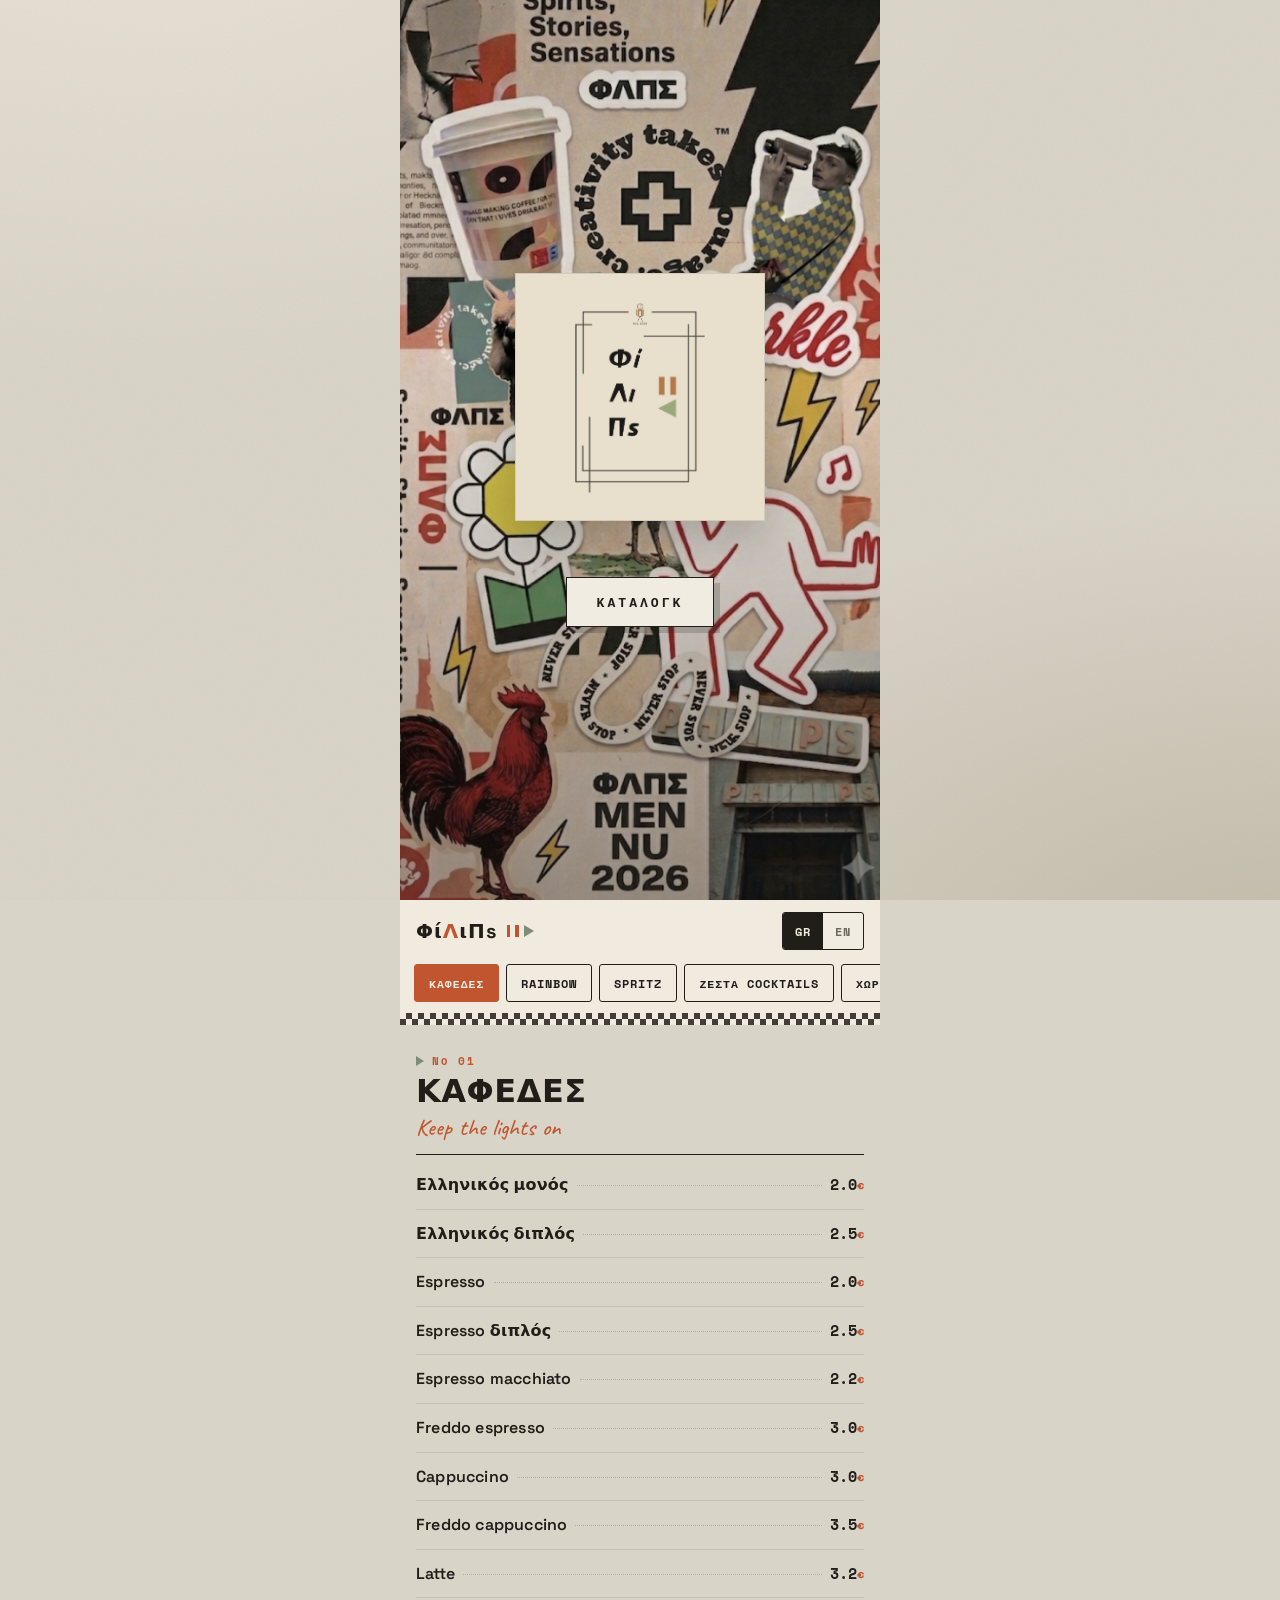
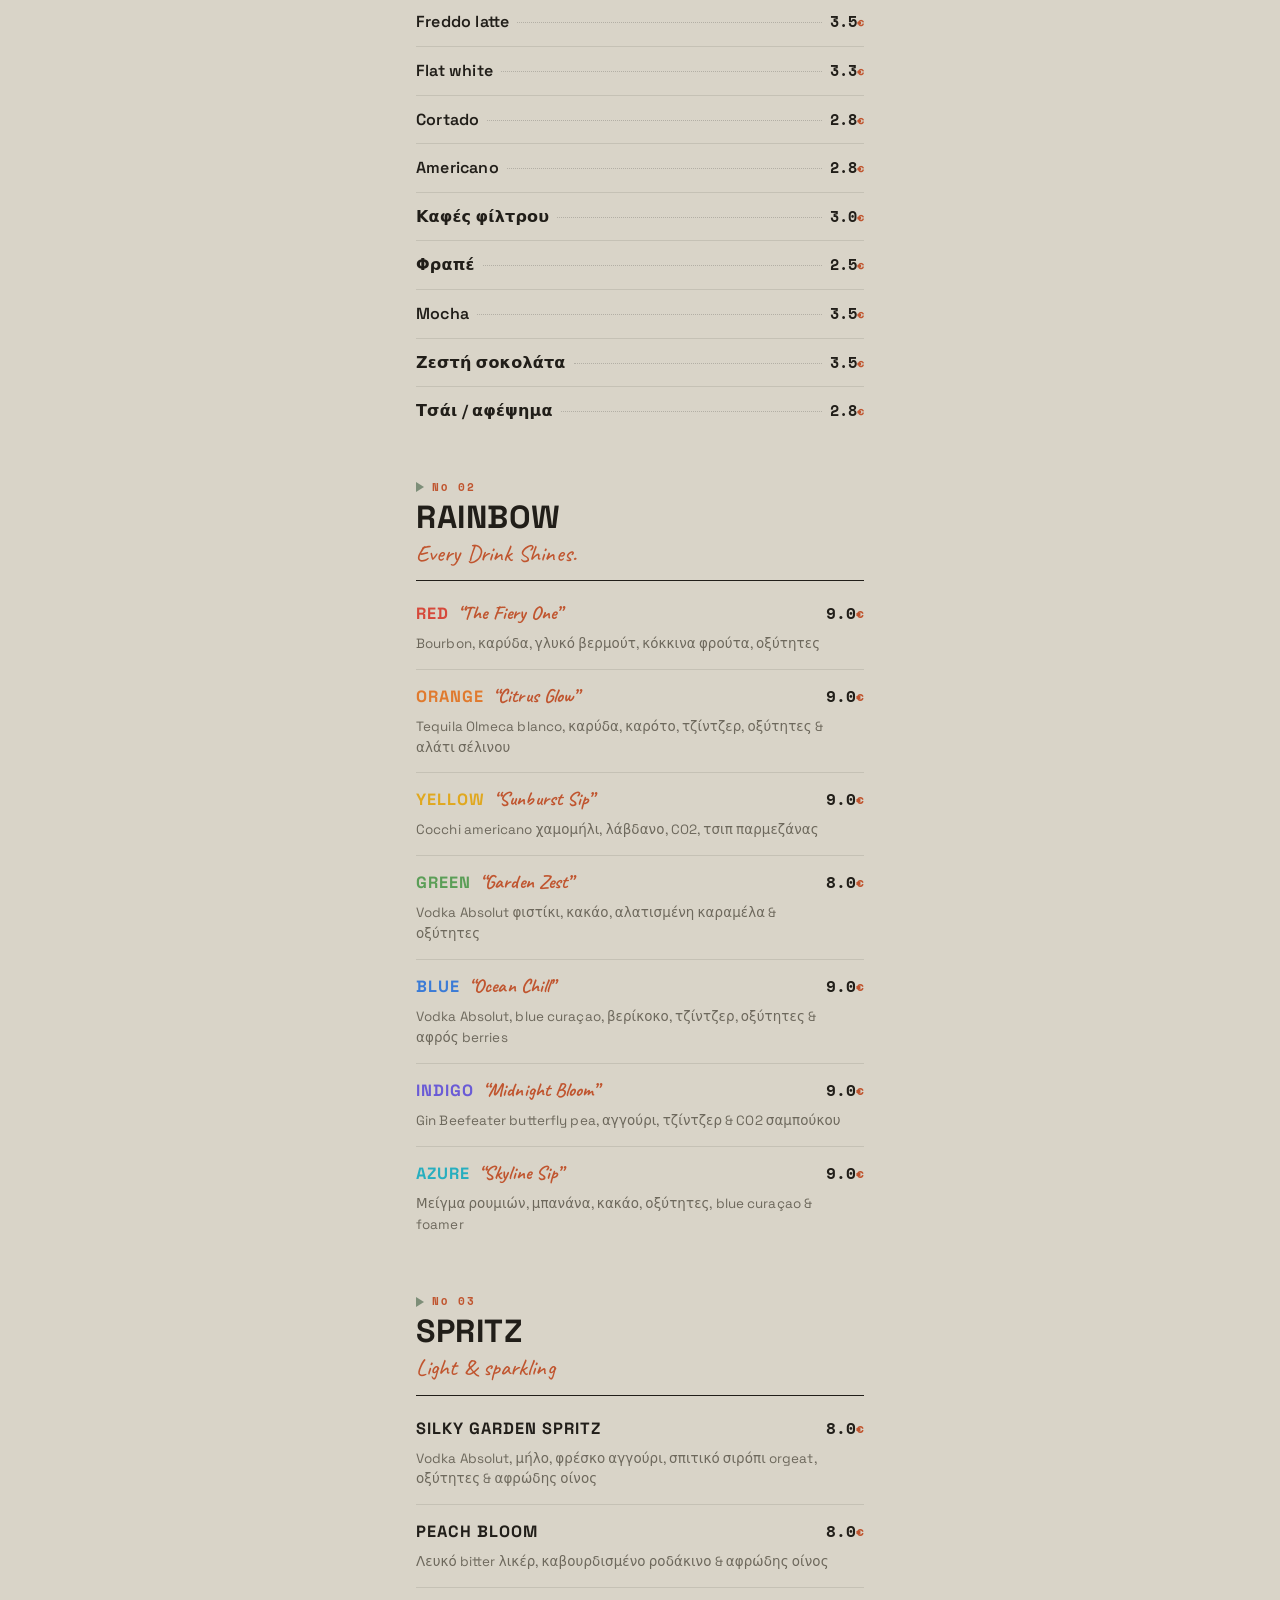
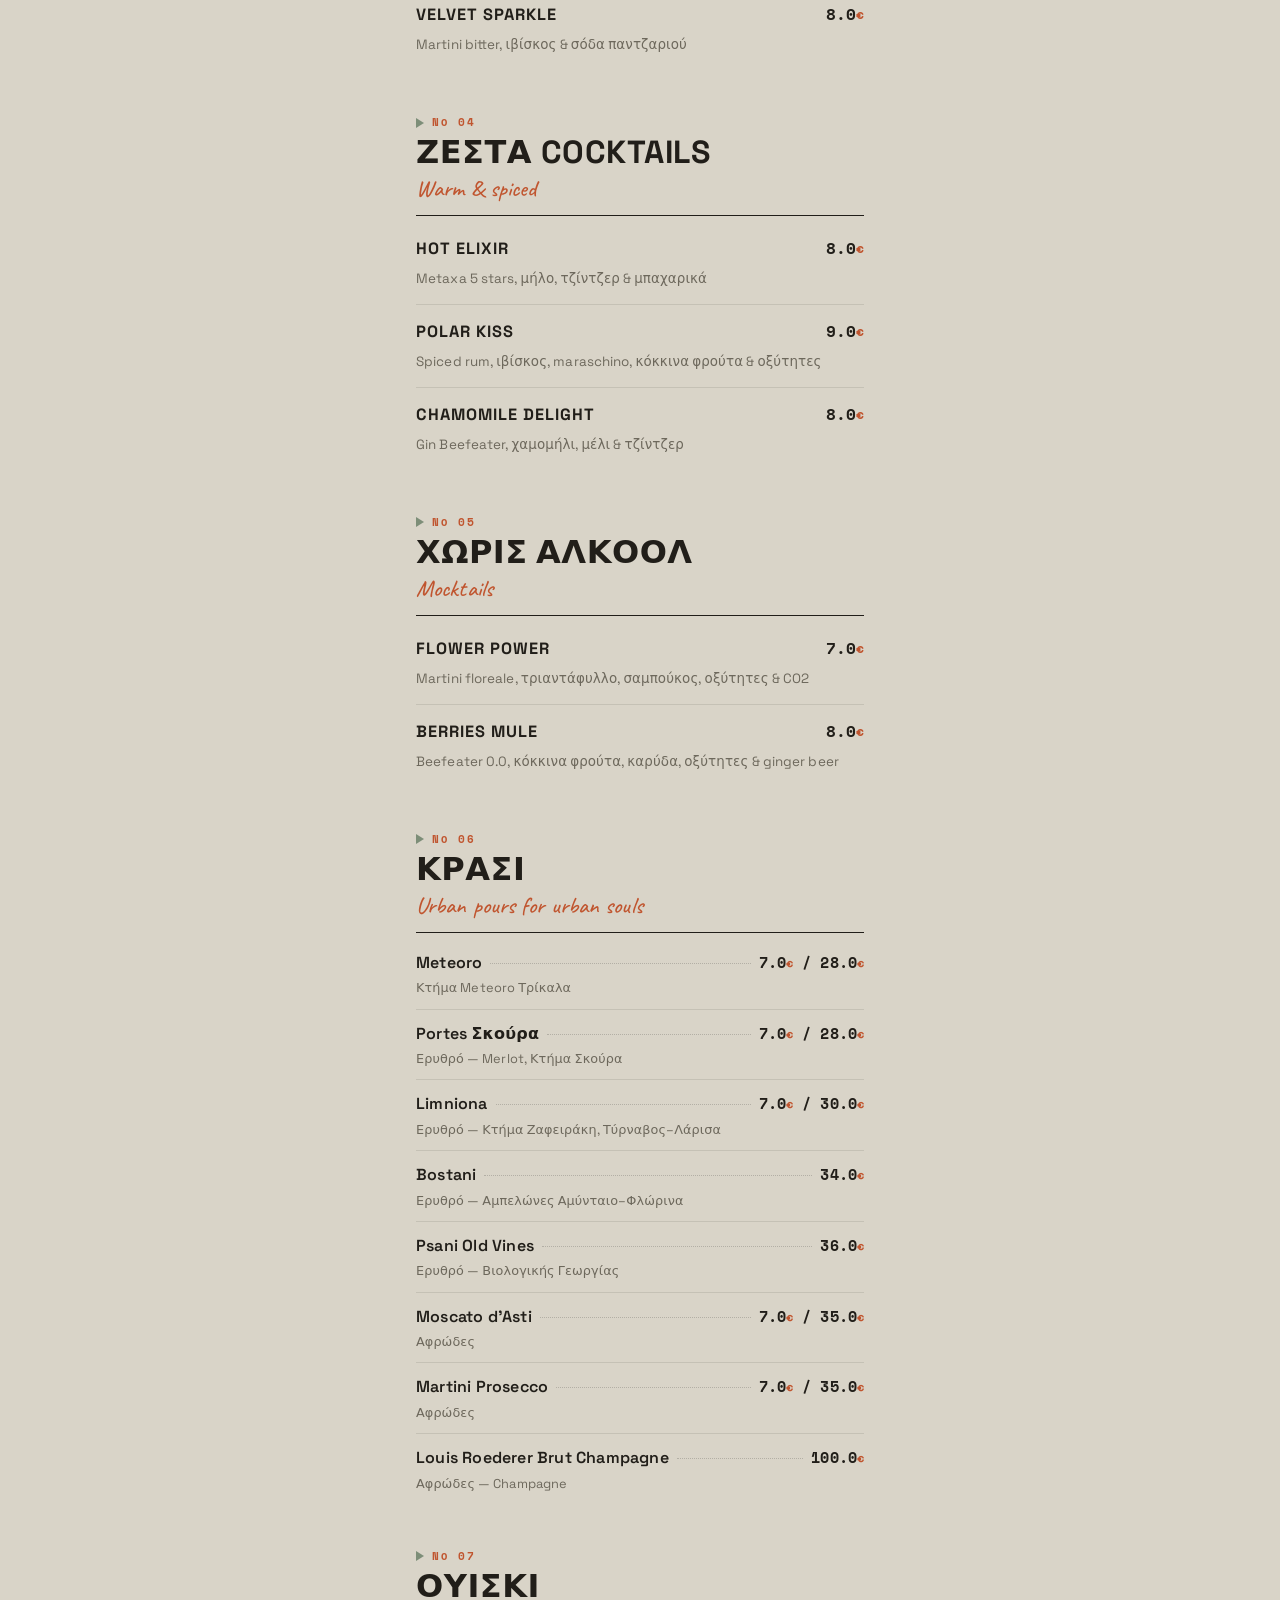
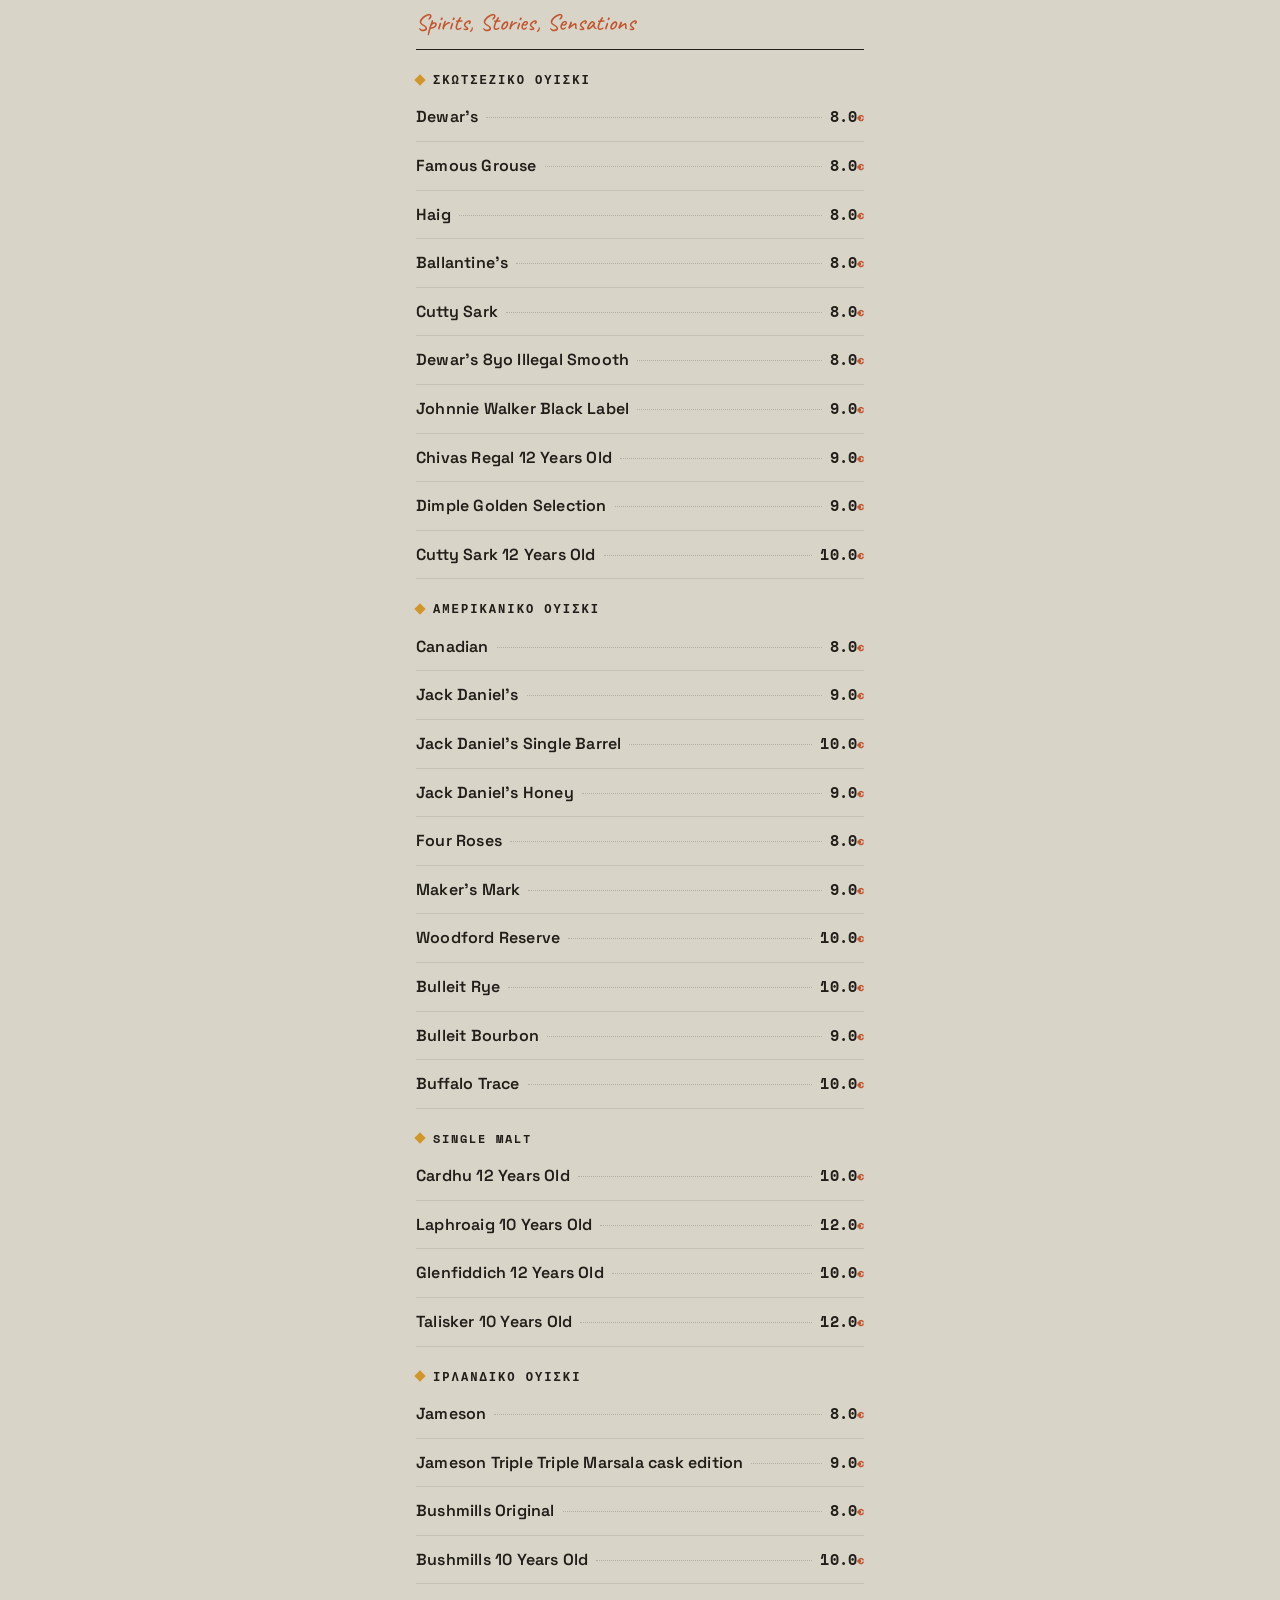
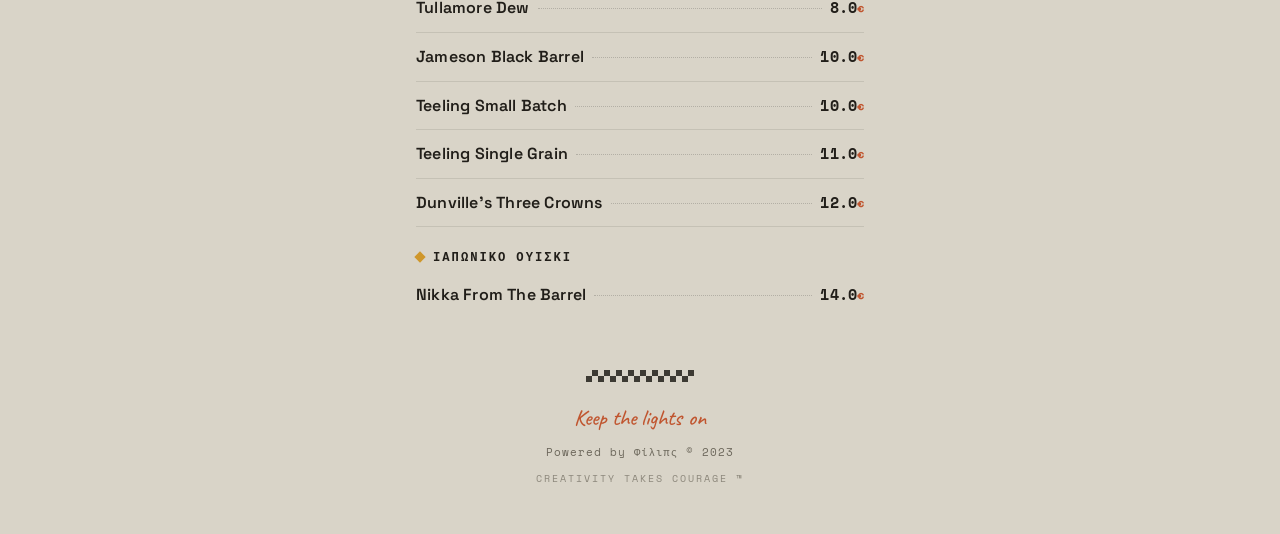
==== commit 887522a8: "Add files via upload" ====
--- a/index.html
+++ b/index.html
@@ -166,7 +166,7 @@
   </script>
 
   <script type="__bundler/manifest">
-{"cf7854b1-b239-456d-93e5-94424287c697":{"mime":"image/png","compressed":false,"data":"iVBORw0KGgoAAAANSUhEUgAAAbsAAAG2CAYAAADm9yjAAAAQAElEQVR4AeydB4BcVb3/f9+Z3VRCCiEQepGS0DuhBQERHiBF+OMTBUF8KDakPH36EPVZn4pgQ31KkQ4K2AAp0kQC0nsgEEqoEkISUndn7v/[base64]/[base64]/PnzbeXKldVpQLWKgAjkJSCxy4tFiSIwNAIUNdbAkJbJZOztt9+2Rx991H7yk5/YP/7xD5s7d24QPebnGsvJREAEKktAYldZnqqtbggMf0c4TUl7/fXX7X//93/t8ssvt+eff96WLVtm77zzjt1+++129tln20033RREr7Oz0yiKw99z9UAEmo+AxK75jqn2qA4IJCM1itsFF1xgRxxxhH3qU5+yD3zgA7bOOuvYXnvtZccee6x95jOfsbfeeisIIcUOQDinVwe7oC6IQFMRkNg11eHUztQTAY7SrrnmmiBqG2+8saXTaUulUgYgGM/bvfzyy7bHHnuEEd1TTz0VhA5APe1GU/dFO9c6BFKts6vaUxGoHQEANm/ePFtttdVs6tSpvRrmqI+juCeeeMImTZpkb7zxhh144IF2ww03BLHr5awNERCBihCQ2FUEoyoRgR4CFDOO6jhqmz59ehjFAT2jNY7u2trabK211rJXXnnFNtpoI5s4caJ1dHSEc3c9NSkmAiJQKQLli12leqB6RKDJCACxsFG82tvbg9hR4JLd5EUr3KbYbb/99jZ58uQwxcl8CiVDmQiIQGUJSOwqy1O1iUAgQDHjaI0jNybkihjjiQHxBSkrVqygm1EcQ0QrERCBihKQ2FUUpyrrQ6BlNylmm2yyiT362GP2zqKF1pnJWCbKWtT1F2I+AFzRsdI6Ojvt3n/eZ9O2mG6pdDqct2P5loWnHReBKhCQ2FUBqqpsZQJ8/mXkU5dmY8aMsd1m7GoXX3ShLVuyxFztLMq4zEVmcEu5Me2pp560Bx+43w543/vM9c8Ark2LCIhABQlI7CoIU1W1MgEfs7l4+eDNR2YZB5F1g+0987224/Y72k/P+an94ZprbM4zT9uKJe/aa6++avf8Y5adf/6Fdtutt9qJHz/BRo4a6WXiZ2iaxaIYEsIqCuumXGmnRKAGBCR2NYCsJlqAQOSjMdejyOAy5UJlHQZkLeXJM3bexT7/+U/bRhuuZ88/+4y99fo8e/TB+2358kV2yMH72cknfdzGjxtrbe1pgw/3MpkOy1IrfcrTwhKFtVYiIALlE5DYlc9OJUWgh4CLGiUpijK2dNkie27uU7Zk6Xxbseg1e+Wpv9s7L/zTJrUvsC03GGM7bTLZdt5kkk1bvc3S85+1f83+p709b44P5lbYiy89Z+8sfMvrZW1eqcf0EgERsCEjkNgNGaEqEAESiHwk55bK2tLl79i9991ub81/xZa9Oc9m33aDzbnVpzBvudpm/+1qW73zVXtp1p/s6b9dFbYfv+06m/vILMtmltpDj9xjr7z2QhjhIWhdxMrdwoaHeomACJRDQGJXDjWVEYG8BChINJ+DRKcZMpaylTbKltqY7GIbGy210dEKG+lpI7Oenl3m28tsjK2wtqjDzCdADR1+zm95iEc8Acg039JLBERgaAQkdkPjV5XSURT5ORs/7+Mh40NtROWLJ0DevOmbxnjxJWEIzvxIpV2iIuPILOOJnfDj6WGmbbSNmLyRYfXNDR5mR433s3JthmzK4LJoXiCyjKdlXfCyFi8pD7ywr0t5Jf3P3QfGaaXUI9/+BHIZMp6Pdf9SShluAvwkDXcf1H4XAX5waHxW4kMPPWSJPfjggyarDYOHH37YFi5cGP7Z6DosxQddmuQy54LlGxQvpF3D0mZot2jMRNv+oA/Z7kd/ynb790/bpE22sQ5rs2zEi1r4UYSLXGRmcOmDr6O4HuPCdIaFje+hF198sfs9k7yPuG+0ZFvhQ92fsVJY5DJM4vx8vvvuu4UPjjyGjQA/YcPWuBruTQBASHjggQfs61//up111ll25pln2le/+tUQ5zbjsq8GJpXmQL60l156yYD4WIQDUuwqR48YpcGyBk5H+kbGBc9GjrPOtnGWTY22rG9nU7DIz/NxytNc2rxhFz9v0Nv3Ih4p7UWhY4nrr78+vGe+9rWvdbPivtHyc6sO02Ztixxp3D9+Vr/1rW8Z3zdkL6tPAhK7OjsuAIyPmuKXFgAbO3asjR49OtioUaPCjcq8WVk2piosyJs/xQO4CJU4jRy5PsIVihYLl3ngCdnIIjcg5XLmH7lUu2e0uQh6nOnZTvfLmifE5l42xIUPmub7Jt97hvsoGxs+W+Vy4Ocv4cvPamJDPGwqXkUC/mmrYu2qumwCAILA/frXvw4/7Mlfub7yyivtiiuuMIayKyvOgWwvueQS42O+eB6GBw9wBWOkCMv1jAzm8uWyRYGDh6wg46mRpV1E+cFLRWaprnjw8LirXvD1LBYoyfiFmxQ4/vjj7bLLLgvvF753aNxmKLu8+zNVLguy5HuFv0DPfyxy2SfHoBnDRt4nfuYauf9N23d+eACE/eNIg8YRHw2AATKgsgwIm3z5MGaGNKYVYxSnoFV0hq/ceAw95i/fsNgiD2lB1Hx6E5b2FH4MKXc+AqSbhVzzDCtlAboKeyF+Aee+Z7gvQE++u+g1BAIALOFrvgBi6xjq+sVPWV13sNU7B+hDVKv3ABCzBmAUBythYUnKlXlZM/9YIeuK5WbwWhhGHjLuXu4TuTEr8uFd1pOzvg2Wy8KT4WXduG3Jwu0kPnAIwACE/nMfAFiyAAh5gEJgaAzIFIjr6PmnhqmyeiXgn8p67VqT9auM3QFQRikVGQoBAEEQyqnDx2UWRS5mrmspF7u01xXq8ZN4YTKT5+c8IRVGdC6Anm4ed2UzL2V0T8F8+jNj8Reob/iWF9GrzggAPDZxpwA/epEf9HhT6zolILGr0wOTdAvo+VAlaQrrlQCPVday/sWXzba5YHHbLELaopR/1OCWzVpHptN9Oi1yIcvQ13fHA8tmPGLtPp5rs5Qf98h9zeI6TEtdEYj/GTEDeo5PkmZa6pKAf/rqsl/qlAg0LIE02i0djbKUC5dFGUPU6eKWtUwY9aVsZSdHbrBs1sd7KX5ZZoxaGFm7RdkRZlHazOB/ydq01BkBAL16JKHrhaMuNyR2dXlY1KlGJMCvP34Hjl9lkh2w3+G25pR1jMO1rAte1s/NmU9tZjpX2A+/8z/2xOOPWpbOLoBpnwFLdWRsRFu77TZjL3vPxtMs4lCPFQYQ7uDjwBDVqi4JAN0Hqy77p06Z//MpCiIgAhUjAB+PjRw52lZfbW0b2T7OsiNWtY5V1rCVq0w2GzfZXnz5dWtvG2G33PI3i0asYplV1rSOsVMNq6xu2VSbTZ481VYZPcFSaPM+wS15UfCSuMKWJqCdL4uARnZlYVMhERiMAAyW9qnJETZ5/Wm211GftD2O+rTtcuCH7PZ7H7FDj/yQdfg5vSkbbmUzP/wZ2/OYz9q0Pd9vhpGGqM3g5/[base64]//fVt5cqVtmjRIo3sYlxai0DVCMSfvKpVr4pFQASWLVtmb775pm266aZB7Ch0AGzkyJE2ffp0mz17dpjK5ChQtBqFgPrZaARSjdZh9VcEGokABey5554LQkdxY98BdI/kdthhB7vrrruMU5nMoz9DmQiIQGUJSOwqy1O1iUAvAhSve+65xyhqQI/[base64]//t//69bEJO6GdLoV6gd1icTAREYmIDEbmA2yhGBvARyxerll1+2p59+2t54440wDZnkJQU5oqMl2wCCH6/OfPHFF8MojoLG+/A45UlhW7x4sT377LNhtEeRe+aZZ2zBggXdF7X0bSOpW6EIiMDABCR2A7Opixx9sdXFYcjbiRUrVtitt95qY8aMCbcR0Gn58uW2ZMkS4+0GFC3GOUVJEWM+jycAe+CBB+yJJ56w+++/3+6++26j8P3lL38JokbxZLlrr73WKICs8w9/+IMtXbo0iCMQn+9jfS1u2n0RKJqAxK5oVHIUgZgAgDDKAmALFy60p556KozW+Oiva665xn71q18FIfvb3/5ml112WbjHDkBc2NcUvH333ddjFoRy7ty5tuOOO9pGG21kr776qm233Xa2yiqrhLzJkyeH6U2KJ0eILBsKaiUCIlASAYldSbiKd+Z/4/zPnk/H6GtMH8xYll9qtHfffdfo27eOYrdZlqMK1lV87+VZLIE11ljDeDXluHHjwoOd999/[base64]//jHjVcE8rxQpfZR9cQE+KxLPu7rpptuslmzZtmuu+5qN998cxjJ8ckoEyZMCOx5vu2OO+7oFjyW4ZQl/xHhqJCjvFtuucV4vPkIsRtuuCE0wKlOnhPk9vjx423EiBEhXavKEODnlOdEL7roIuPn5Pzzzw+fu8rUrlrqjYDErkpHhOdzaDxfwy9FTkExpDEOIDw6CkD3lBgQx/mfPn3MFwDhS45pSVmODIo1lqMvAH2QnWclXxSf4447zo444gibMWOGrb766nbUUUfZwQcfbGPHjg129NFHG0d9HKXRn+3zmJx++unBl6LIqUqWe//73x+O9Uc/+lE75phjbJdddrGNN97YDj/8cGMen8ACgFXIKkSAnw1+Tjmbwn9CKlStqqlDAqk67FNDdwmIv4z4IQJg/E/9Bz/4gZ1zzjnBzj33XEvsHE9L4rnhkUceGc4BcUrrW9/6lp199tn2wx/+MIQ/+tGPQj0sW4yx3LrrrtstqKXBlfdABACEf1b4Twn/CaGQJXGKWRJnOo0+AMJx4HuDaTT60hinmCXlGGca83INgGmpHAEA4Zyo+QIgHB+P6tWEBCR2VTioQM8oil9UPK/DJ2isueaaRuM2w3zGPE5ZsVv84uM2LZ9vMWksm3zRsk5Z5QgA8ZcjgFApgPBlCeQPg5OvAPjagq/5AiDEAfiWdccB9IqbLwB8rVclCXA6k1bJOlVX/RGQ2FXhmPCDA6DfFxWbYh7DfJbkAQjZ3AbQqx6gtO1QkVYiUEUCqloEGoGAxK4KRwmIBYliRUuaAOJ0IH/I6S0AwT0pB8TbAMoWvVChViIgAiLQwgQkdlU8+EAsUKU2AaDUIvIXAREQgTomMPxdk9gN/zFQD0RABERABKpMQGJXZcCqXgREQAREYPgJSOyG/xgU6oHyRUAEREAEhkhAYjdEgCouAiIgAiJQ/wQkdvV/[base64]/kNDwGJ3fBwV6siIAJNQgCIf5ILiMMm2a2m2w2JXdMdUu2QCIhArQkAErpaMy+1vcYSu1L3Tv4iIAIiUIAAAANQwEvZjU5AYtfoR1D9byoCCxcutK9//et2xhln2H/+53/Kqsjgi1/8ov3Xf/2X3XvvveE9dP/99wfep59+uhVjPEbf//73LZPJGM/bnXfeeeG4Mb1cu/baa0NftKo8AYld5ZmqxuEl0NCtr1y50ubMmWNPP/10sKeeespk1WHw5JNPBrbz588PIzv+ozF79mwrxZ5//vnwfqPgvfTSSyWVfeaZZ4J/EvKYv/baa0E4Q6VaVZSAxK6iOFWZCAyNwLhx4+yTn/xkGCFwdFHuCEHlzggMB+KQjJpPO+0023bbbS2bzdoWW2xhp556qjGtkPHY0OeEE06wVCoVxPLoo48uqizL0ZK2kpB93W+//UJdQ3sXqXQ+Aql8iUoTAREYHgKjRo2y3Xff3fbaay9ZFRnsueeege8ee+xhU6dODQd7jTXWsL333rso4/GZOXOm7bTTTkGcANh2221nTCvXWOemm24a+qJV5QlI7CrPVDWKgAg0EAGeb0u6mxtP0hQ2BwGJXXMcR+2FCIjAEAgACCO0IVShonVOoAyxq/[base64]/okAiIgAiIQCEjsAgatREAEREAEmpmAxK6Zj672TQQKE5CHCLQEAYldSxxm7aQIiIAItDYBiV1rH3/[base64]/+tW64wBsxYoV9vnPf96OOOIIO+mkk+z73/++3XnnnbZgwYIw2huuvtWahdoTgeEgILEbDupqsyIEbrrpJjvvvPOKtksuuSQITi3FLmmL4ZNPPml33XWXPffcc8a+//znP7cPf/jDdvTRR9tDDz1UESaqRAREID+BVhG7/Huv1IYmcMMNN9j3vvc9+853vlOU3XLLLZZOp2u+zxQ62u9//3tbvnx5mNYEEEKmUwSfeeYZA1DzvqlBEWgVAhK7VjnSDbifFILE2H3GORXJMNlmCBQnEpMmTQpix/K0pC7Gaayr0sZ6aW+++aZRbFOpVLg4BYj7zO0tt9zS3v/+9xvjQJxe6X6oPhFodQISu1Z/B9Tx/gPoHu1QMNhVhitXrrQlS5YE0eA2jXmFbM011wwjK14ckrdMoQrKyAcQ+vmHP/zBKHhsF0B3Te3t7falL33JJk6cGEZ63RmKiIAIVJSAxK6iOFVZJQhQEDo6OsIVi8uWLbNHH33ULr74Yvvyl79shx56aBgF7b333nb99deXNBr6zW9+Y/vtt58dcsgh9vGPf9x+/OMfh9HWG2+8ES4QoQjyIhGO+Gjsx1D3h3VwH/70pz8FMeM2R3AMWTcvVtlll11CHtAjgsyTiYAIVI6AxK5yLFVTmQT4xZ9rFLq5c+caL+CguB155JFB6C699FJ75JFHwgUeHCVRnFiu2GZ5vuyVV16xp556ym6++eZwNeQnPvEJO+CAA+y0006zu+++2959990wEkvqTcJi2+jrB8Aee+wxe+KJJ/pm2eqrr24nn3yytbW1dY9g+zkpod4IqD8NSkBi16AHrhm6TSGhcV8YUrzmz59vZ511lh1++OH2gx/[base64]/m2JA/oXY7phYxC+s1vftM4alxjjTWCsK266qph2nTs2LFhlAegVx8L1al8ERCB0glI7EpnphIVIEBhoXHU89Of/tR+9rOfhelKAP1qpx8NQLcocHvEiBHGkNavUJ+EVVZZJfgyuZA/ALrZFVdcEfo1lGlMAEaRO/PMM+2Pf/yj8SKZc845x7bbbrtwG0RoSCsREIGqE5DYVR2xGshHgILDkduFF15oP/nJT4yiB8CiKOoWpaQcgDACoj/Ps+24447h6syDDjqoW/xskIVi9e1vf9v+53/+x9Zdd91BPOMsIBY79vGXv/yl8RweEKfFHsWvAYQ+ArApU6bYzJkzbZ999gkjPO5P8TXJUwREYCgEJHZDoaeyJROggPBLnsYrFDmiY1qhigDYRhttZBwVXXTRRUE0eBUjywFg0M8AhAtNKJCbbbaZHXvssXb11Vfbhz70oe5RFdC/LPtDYx95ZegvfvGLcH8eRbNfI3kSWJYX2tx+++3hytHcewJZJ/sDIAi4aREBEagJAYldTTCrkVwCAMI9dLzakg9B5nmt3PwkTtEAEEZGe+65p1122WXhApZx48aFNF70kfjmC1meddOfoyrG1157beMo79RTTzVOg7IcELcBxCHLMT2xe+65xx5//PEgnElaofDvf/+7HXfccUGUeV/ff/zHfxhF+rXXXgtFAYQRLICwrVVpBOQtAqUSkNiVSkz+QyIAxF/uDz/8sFEQWBnFBYjTuZ0YgDD6ee973xtuAOcTUIDefixrgywcSfHpJDxnl7hR9E488cQwwmNaoTp4leYdd9wRBLaQL+uj8apOts22nn/+eeOVpl//+teDWPOZnqwT6L0vLCcTARGoDgGJXXW4qtZBCFAE/vrXv4bRHd2Agb/011lnHfva174WHqfF6T+KB8tQdDiyAwYuSz8a60hGcdwGYCNHjrQvfOELRgFlGutjOJDxQc0D5SXprINTnfy9un/84x9h5MY05rPv3G+OZPnLB8l+ME8mAiJQDQK960z13tSWCFSfAL/0//nPf4aR0mCtAbBjjjmm+6ISoGfqD0AoD2CwKkLe9OnTg/CEDV8BcRmO+D74wQ/2yvPsvC8+sYX9BuKyeZ26Evn0l3nz5oX+dSWFgAJH0dtqq63CiDURwpCplQiIQFUJSOyqileV5yPA81YvvPBCOAcGxOKRfPEzpAGw1VZbLfzeG0UiqQeI/[base64]/2xvww03DG0DcVpfX22LgAhUnoDErvJMVWMBArycn6OlxA1A95c/EAsAANt+++3D6M8GWIDYd4DsIGB8SgmvwKQP0N9//PjxxotXEiGkXz6bMGFC9+0K+fKZxjp4ywHP7wG922Iebf/99w/[base64]/fXXD6MsoH87zH/99dct30gMQBAltk2x5LMs6Z/Uy3iu0Y8XpST31zGPvrl93GKLLcJv2CV5DGUi0OQE6luQ6wIAABAASURBVGb3JHZ1cyhapyO8t40XagAI04t995wiwZuuef4ryWNaEk/CXCFJ0pIQiMWKjxgDkCT3ClnnI488YrzSsldG1wbzAdgOO+wQbn/gdldWr4BCxzzebvDQQw915wEIQpsksJ5k6hXI36fEV6EIiEBlCUjsKstTtRVBgDd0c5RDVyD/lz6nFvnszL5TgiyTGJC/bJJPEeIzMfOJIsWJ+XyaCeO0pFwSshztAx/[base64]/1JXnwvI6eSLQW3w8KbwAhJvSOWXKukJi1wqAPfnkk3bWWWd1pQwcnHTSSTZp0qQglkD/tgAEEeS9gw8++GDws5wFiMvMmDHDeJ4SiLdzXBQVARGoAQGJXQ0gq4keAkD8Zc+bxT/96U8HcegrRok3R1+/[base64]/NDqmWeeabwSMzcv8UlCIG6PP/DKvgFIsrpDXn267bbb9utrt4MiIiACVScgsas6YjXQlwAQCwLPqXEqkUKQKyhAnM9yAIwjuVtuucWOOuoo+/d///fwcz+PPfZYED765BrrAeIyG2+8sfFpJpwK5QOljzjiCPvNb34TygE9bfQtP2HCBPvJT35iPMcGYFCRYnssz/N/SZzbiTGNv47OG9sZT9IVikAtCagtM4md3gU1JQAgiAcv1KDxIc0//vGPbccdd+y+DSERBQChb9ymceTE82LnnHOO8dcKLrjgglBXcMqzuuaaa+zwww+373//+3bffffZ0qVLw5Qk60oMQKgDiEMKE/132mmn4Mtqc0eA3M41AMZfROD5RdaZm8c4AOP5ST5bk9syERCB4SEgsRse7mrVCVAcaBSYX//613b00UcHgWGaZ+d9MY/iQ+Hj78YxzrS+zhRS/nYc/ZI8IJ5yBBDaYVnrWgDYrrvuGkZ+/LFY5gGxAHa55A3YNkeZFNJ8DgBs5syZIQtACLUSARGoPQGJXSHmyq8qAZ5To/GBzN/4xjfs3HPPteTRXBQSIBYoxpOO8Bwc45zeZDrQW0SAeBoTiMvSl5b4MqSYMQRgvGLzS1/6UhA6/kIChRJAGPGx3EDGftD4iDDezsA6c30BGG9d4O/p5aYrLgIiUHsCErvaM1eLXQQAhAtVAISR1qhRo+z973+/XXrppfad73wn/OoB08wXAL7ueQEYUIwoYokngCQaQubRKGh80DSvyrzqqqvsxBNPtNGjR4c6AYQwFBhkxXp4defDDz/cz4siyPxtttkmXOTSVwj7FVCCCIhAVQlI7KqKV5WXQoCCkIzyeCEKRYjn3TjiO+SQQ2yttdYKIkQRoVFQBqofQMgC4pD+vBWBU5Vf+MIX7KKLLrI//vGPdsopp4TRF8UPiH1DwQIr1gfA3n77bXv88ce7zzeyGIAg3tyXnXfe2XghzmB9NS0iIAJVJyCxqzpiNVAMAQodgPBYriSePFbsuOOOM16UcvPNNxsv8f/FL35h3/rWt4w/7gogCGDfNvhTOl/72tfsu9/9rp133nl211132W233RZGjae4wPGiEU6dsi2KEoAgUNy2EpYbb7wxPFszEUsAoTSAUB/7wTpppkUERGDYCEjshg29Gh6IAIBeAgbEIsh73vgzOQceeKDxVgJeSMIRE0dZuXUBsP3228+OPfbYcLsC/XkRDG9kp+jQ6A/E7QBxyLRSjOcM801hJnWwTT4mDECSpLCVCWjfh5WAxG5Y8avxUghQpBJjOY6mKHaMA7GgcJs+vNCEIsh4YkAsmkDsy3JDNSCuC0AQaCC+KIb94O0UyTnHobaj8iIgAkMjILEbGj+VrgEBoEdIAIQWAXRf3GK+UFwobhRAniPj/XuMe1Z4AQhiFDYquDr99NNt//33t1VXXTU8CYajPVZPgeXokn0AqtM225GJgAgUR6BBxK64nZFX6xAAYHzeJG9V4E3pfOIJjfEf/OAH3Q+ZBlAVKBRWIL5tgU9o4S808DmevLqTF9Owb1tttVUQwKp0QJWKgAiUREBiVxIuOdcLAQDGWwf4CLDDDjssPCmFT0s59NBDjWKTnJ8DKi92FDqO3HhhC5+MQuOjyXjbxBlnnBHuFbz44ovD8zWByrdfL8dA/RCBRiIgsWuko6W+5iUAxIKSmwn0T8vNH0ociOum6NFYVxIyThFMpi9z05knEwERGB4CErvh4a5WK0AAQL/zcED/tAo0lbcKIG4L6AkTR478KHgMkzSFIiACw0dAYjd87NVyExIAeoQPQBPuYaPvkvrfqgQkdq165LXfIiACItBCBCR2LXSwtasiIAIi0KoEShG7VmWk/RYBERABEWhwAhK7Bj+A6r4IiIAIiEBhAhK7wozkUQoB+YqACIhAHRKQ2NXhQVGXREAEREAEKktAYldZnqpNBESgMAF5iEDNCUjsao584AaTp20kIT0ZB3S/FlnIREAERKBcAhK7cslVsdxaa61lBxxwQPhxUjbDJ/[base64]/AtCmTifUUNczkIZpndZyGRq1nNi80asK9m0iEA5BCR25VCrURmO5Gg1ak7NtDIB15mI4kNzDXKpcxq+9pGeb3rcX/TxgCM0Ck/kUhQx4qEnF3ixVNYFi6GXjNw9iuOeahnGE7PIsp6f9bojN/f0V+StRB7qJQLlEZDYlcetJqUAGICatKVGWo9Arz12HaHOWeTSk+00y2bcPB5lLIo6XXxWuiB1eOiWdcustKz7ZTIZy0aR+0QGy/aqMncjctHKRqwya52ZTov/MpYN7XT6IK/T66B1mEUrzUIbne6bsYxXy7LmfTMXwtx6FReBYglI7IolJT8RaGICrkMuI3A96bAos9iiznfMVr5tWPGO20Kz5YsMyxa6cZvpb1lqxXxLZZY4lU43ytDg/5hlXbGQ6TCsXGxprze9YqGlVr7j217vSjdPw/IF3tYCb8frXvqmpTPLvE8uvOZfVREtNKWVCJRMwN89JZdRAREQgWYk4CO4xW+/an+99Dy79cJz7PYLfmS3X0g72+787dl2x29/GNtFP7JbLz7X/nr5z+25x+6zFEd/gUd/seM0fDCX0pSP/Ba/Nc9uufz/7JYLz7W/ef23Xni2x3/o7f3Q/nbR2fa3355jt/32XLvtkp/YzVf8n815ZJalfchJMc5yloMW2tKqNgSapxWJXfMcS+2JCAyJAHyqER0dNnLxazZ60cs26t2XbfTieTbGbeSil2zUohfd5tmoha/ZWLcxC1+xjoVvepv9Rc4TXd64pvk8pAtd5ELVuXSBpRa8YGMXe92s39sZ43WPdhvl8dFuDEctesVGLnzVskvfNp/j5Mvry7IW0yIC5RCQ2JVDTWVEoMkIxHLl4ydELiyRj9ayPnGY8fNwke9pFEKf5MwJsx7P+txl5Pnmceta4m1uxHXGscg9Ip5z81Fg2r91UpGn+DZD3/S2zNIuZ2mY0VKW8bROL+VteLrrpMcjb4/1yUSgdAJ8n5VeSiWKISAfEah7ApGLTmwUlYyLCQXFzc+vRdmsRS5I7tK1H/DQ81x8wivJ6EryzAFeMADh/lGPuYjBzMdooHnUX0bzRG8vCmbeANwYxmbuk3IzLSJQFoFUWaVUSAREoMkIULHiXQIlxcUpDuM0Y1piHP3RjIuLU5cogZsDmLv7iDHODCLmzcVpHomT+689Cy6ovevtvdW/kFJEID8BiV1+LkoVgdoQqKtWXF28P/Ga4ykXlsilyQNPznnRg2ZB/uhp+ZbYxXPAMZyH7hnSvEJ/[base64]/A4GIX8ghplV1CPCcnetc10UqGYY+rOPojladNlWrCFSfgMSu+ozVQoUIZLPxBQsUvGKNZRLfgbuhHJc3h+BjOBc2f3ncXy50vrasJ8QSyC2ZCDQmAYldYx63luo1xYqi1dnZafPnz7fXX3/d3nzzzaLsjTfesGXLlhl/iqaloJWzsy5qFi5JgaVc4WgI2+aLC6Gv+WKMxrhMBBqFgMSuUY5Ui/eTgvf222/bwQcfbLvvvrvtuuuuNmPGjEGNPvS99NJLDUCLEyxm951R91UoHje3PKrmqcwppsKm8tHONDYBiV1jH7+W6T3F7vbbb7fXXnvNOjo6gq1cudIGM/qtWLHCHn/88a7nLbYMrjJ2lKpGiyc04woQRC3cehAnaC0CDUtAYtewh641Ok6R455yGvPqq6/uno4E/Iu4CEun0/bII48EcWRdNNYn603AaXoC3PzlAW85MOM50qj7mZaeo5cINCyB2ohdw+JRx4ebAODfvN6JJ5980h5++GED4m1PKupFcXv11VftrbfeCv5AaeVDoZZYkUtske9vcuUlZzWZ6kl6iUBDE5DYNfTha43OU7Cuv/56W758eVnTkUuWLDGKZWvQKnMvcxWOca8mQjyy86hGd4Qga2gCEruGPnxN1fm8O0Ohe/fdd43n6xinUxIyXoylUil74IEHinFtcR9XOX+RcIYBAAAQAElEQVSl3XirQcRhXReRiM/O7IorEIFGJCCxa8Sj1iJ95nk63m5w991321NPPRX/+KdPQwKlTaxRHGfNmhUuZuEtCNxuEYQl7qarnAWZs3ga0zn7K+tWYkVyF4G6IyCxq7tDog4lBBJR+t3vfheSku2wUeSKZTiymzt3brhHr8hiLeoWqxqMDwyj6MEyHieMWPwsTGfmDPis5osaFIEyCUjsygSnYtUlQJFiC/PmzbP777+fUaNohUgJK8C/uKPIFi1aZM8++2w455fUXUI1ze8K30XeY+ABXwjqBpc6mEZ2JCJrdAISu0Y/gk3Yf4oRgCBMt9xyiy1YsMAADGlPOSVaztWcQ2q0kQpzBtP7S8q0lIsdzZP6vTzLutz75SlBBOqAQN4uSOzyYlHicBOg4PF83bXXXluxrvCKTIoewK/z8qpln2gszT4ypOXGud1oFi5GibLm/1W4kKUM/HNFS7mZL/6vh6/NKHSMgCuZCDQQgVQD9VVdbRECFA5eSMInnzzxxBNFTV+yDG0wRBQ7Xtk5mE++PApkYtddd5196EMfstNPP90uuOCCMMXKkScFkH1mH2j56qn3tMj/CeCZumwqawxd2rzLkVHw4m3f1EsEGpSAxK5BD1y1ul0P9SbC8vvf/96SeL5+JaLCc3lAPNZI0vL586HQfNxYvrzB0lg/89mXm2++2e6991678sor7ayzzrIPfvCD9m//9m927rnn2uLFi+lmQNyXsNEwK4SLT9hdDuYiMBYbPCFnM07UWgQajECqwfqr7rYAAQDhyknecgDEX7P5RAxAEJYDDzzQxo0bZ/QBMCAhPifzscceGzB/oAzWS+OvJ+Se92MaR3O8iIZi98c//nGgKhoknexoZvE6Dhmn4JkWEWhgAhK7Bj54zdh1Cgjtvvvus5deeikIGLe5r0mYG580aZJ95Stfsfe+970G8GuZufmNwvTQQw+FOvN7DJ46Z84c4+iQXgDC9CoQt9nW1mbjx48v2Aer5yXi10G8P5y2zMKnM/OqXD3vhPomAvkJ8N2dP0epIjBMBChql112WZjCHKgLAILYnHTSSTZ16lQ77LDDbMSIETbYwulIjhY5HTmY30B5nMJk33LzAQSBGzNmjG299dZlC2luncMWD8Lmc5ZdHYCH3ArGDd/WSwQalYDErlGPXJP2G4A999xzVswI7D3veY8dfvjhgQSFZu211w7xgVYAwg++JqOzgfzypfPngvjIsXxiR/9NNtkkiC7jjWjdWkZl69oBRoN5JsOu5PKDEisJ7mFVfpMqOXwE6q1liV29HZEW7Q9FhMZRFx/6vHTp0kFJALATTjjBOI1JR4b77LNPGFmxDtbF9FxjOq/GfPrpp0MyfWhho8DqzTffNJZjHYkryya2xx57WHt7e5LVcCGnLY23HrghcoXxUV7Wvx14oYpvde1PT4w3mtPNh7Wel3XLr4iAp3uuhaJsxSNdSXEyN/IZrwVlunt5EbM4DsShaRGBEgn427nEEnIXgSoRoHBQ5Ch2/B26fM3Qh+nbbLNNuAqSfpyeBGBHHnmkjRo1itlhijNEclaJHy8y4a0CrAso7suTt0HwFgPWkVQJxGWZNnPmTAMQLMlv3BCuNLAUFc1gieBFjJtnucHjFszMEH+NROaLi6Sv+714H1+ox/OD5Pn5wLgmbnkbXlfUxyw8fJp1w+uL3PzVFXhMLxEoiQDfSSUVkHMNCLRgE8mIiUL0zDPPWCJG+VBQXD7zmc+EKzCZD8B4gci0adNsxx13DA+MTupjfmIUN5Z95JFHwvlAbid5hUI+SJr++epdc801bbPNNjPm0wrVVa/5FCPXG39FxnvrUp4QRnmWDWkIT8rMevfdXLTCvQquQ47f05KXJ3RH+ysTZc0s8vrMzX29HoT6s77dY8EHafeMjHHzXN8IgWkRgTIISOzKgKYilSdAEeLVkrwwhbUDMI7arM9Cv1133dU4bQjAAHR7MO+QQw4xhkBPerdDV4S/oMBnZXZtDhhQuGgrV640ih0dAQRRYzwxjjJHjhwZ+gIM3G7iX9+h75/R4q8G7k3KVYZh3O/Icy3onLkYWhj9pTyNZr5Ebnx5yHxG3VzT4jI+WkshFfTLPTxkzYz1NVg2lHdfr90dvRZ/0c0DvUSgVAJ8J5VaRv4iUHECFJWXX3453LDNOOBfdtlsv3ZGjx5tn/vc54whxRDgl2XsRpGjCE6cODFOGGDNG8tfeOEFA3rKDuBqHMnxXB39c33YRxrbnDFjhjEECteXW8cQ4xUvzt5zujHjkYx/M2RSsAxSbmm3lOtaW2yWtsjcyS0bTtyxKxFXbkz3wPNidetKdzaZbGTZTGSdflizSFvW2ryethBmrd1DGrfbQ3rEOmg5VbJmmQiUQ8Df0uUUUxkRqCwBAHbXXXfZW2+9NWjF++23n22//fbdoysABiCUofjwisy99tqrOz9k5Fndc889QcjyZPVKotjxVxeWL18e6gR62qLYcvp0p512Mopdr4INu5GyTrRbB9psZarNOlIjbSVGe3y0rUiN8rhbarStwIjg1zZidNjTyLlEIZZvFbl4mVtkqRGjLNvG+kZ5nSO8zpEedm2DaUl8ZKg/48IaagzYB24h+GglAoMQkNgNAkdZ1SdAgaLxHN2f/vSnfgIEIIgZgHCOjvfV8X66VCr/W5d18dmV9KFQcQ+YRmOcRpF69NFHQ7256czLNeaxnb///e/dQsc0+gAwTruuscYatummmzac2CHshK989AbAUm7mo63R49e0bfb/sG1x4Mds+gHHux1n0w881s23Dzzepv3bx9yOs2kHHW+bHXicrbfVDDPzYwEPaB70vJiAwBmemErBJk3dyLY58CO2+QEftekHfMSmeXyzAz/qdbn9m1t3/CPeh3+3taf5PzZe1rwCgCsJHnEUbXLsJuDv0u64IiJQcwKAf4F5qxQf3ltHIQJgQGyeFeIUmUMPPdR4EQoFCACz+hlHWltssYVtvvnmxrro0NefdfFpKDxvB+Svh+Vo9EkeMQb0+CZ1HnDAAaEd1kn/RrXIYJGP6NpGj7c1N9nG1thsJ5uy2S42ZfOdPL6jx3ewKZvSPL4pbQdba9PtbNT4NbxcmqWDmUV5EUSOrtNHi1H7KjZ5oy1sjWk72erTZnj9u9jUzXbuZ2t6G2tN28HGT1nbIiRfU/nrztugEkWgD4HkXdQnWZsiUBsCHH1xhMRRHZ9dyXhuyxQR+qy22mr2H//xH0FYcvPzxceOHWt8XibzAP+W9QgQhx4No7TXX3893GDO7cGMV4b+61//Ci7sS4j4inGK6Qw/XwfAAHhq477Ye155CXjMpy8tNcKitBtDN0uPNFpIY3rapyPdolS6a6ezHg4sRvAs3oUYrvB00TMX1mCpdmMd/W2Enyf09pE2eM3xi19XPVtxmtYiUBwBvnuK82w5L+1wtQlQMNjGO++8Y7fccoulUqlgTKMxn2kA7Oijj7Z11lnHAARjfl8DEJJYhr9EkE6nw3bfFQDjzeX8+SC20Tc/2abwcgqTYpukJSHLTZ482TiFmaQ1fJhyfuEF83GeT05GbuZx8wGbq5VFIQ7fdIRG9xQ8zc1CDr9OmGv9FvoDMKRhRjc3sJyHftA9zSN+/JM4/dLIGtsAEOqLfE3zQC8RKJmAv8NKLqMCIlARAgDCOTpOX/KXA1gpRQRAGH0l2+uuu64dc8wx/j1Y/Nt1/fXXNz5RhXUMZLxRfKA8pvM8IsUOiL9smZYY+8nHlU2ZMiVJapLQ99X3l1OHkYfmBqQMfS3sbTaszbyMpazgEpQq9oX7g3Ua/M/yWHA2CzmsG7HgJsmmRQRKI8B3UWkl5C0CFSJAweDo6eqrr+4WN1bNdMC/3HwDgB1//PFhVMcRGxCne1beFxDn05dPVGHY1zGpn1d/Mj7QyI2PCJs9e3YoDsCA3rbddtsZzxECCD4NvaKI8DaCYL4nYXuQ0LjPqTDWi0LcfX3LFYmRPBaZ+Ugtzve4xTEPPOJ1RX3MxTBraa8xacOMI0GaaRGBMghI7MqApiKVIzB37lwb6JcIABifTMKHPQPwLzsU1TCA4MunqXBU2LcQgJD0/PPPG6dQKXi0kOirJP7Pf/4z/CBrsu1Z3S8Atvfee/cS6e7MRowQie+TgzPzeBJlPK9ZvLhryM63Facla3ry64YhzXrKcTPHgu6ZdecnWaZFBIZAgO++IRRXUREoj0AiIH/961+DoOQbgQEIF6WsuuqqZTXCi1re2/U7d0l7SUXc5pNReA8dwK/TJCcOmc/f1ANgAOLErjXz1lprLZs+fbrl63eXm4KyCETmk9huFltkvnDFKVMeB5onNdRLna0HAhK7ejgKLdgHCsayZcuMYsdpRG4nGBin7bDDDnbQQQcZUPoXHIAgRLxdAUC/OoA4jY8O41Qq2zNfGLI/fCD1gw8+GEZuTPOs8AJgvPCFfeMjwnLzTMvQCYRhHXxq01+ucXxCSxTFQheZpw+9BdXQogQkdi164IdztykmFBjeW8dzYhSP3P5wtMSbwk8++WTjz+YA5X3JRX7+iaOvXXfdNbf6XvGHH3443BwO+HjC/ZkJwPh4sJdeeombBvS0z76zXk5hsp99+x4KaFUCgch9M24MXeC6YnxsWdZWWkfnsvAPhxn8z7SIQNkE6l3syt4xFaxPAhQK9ozhlVdeaR0dHdzsZczbfffdw8OeKSYUFQC9fIrZABDE8gMf+ED4wmS9fcvxPjrehpCkA7Ho8cHPfEQY0L/dVVZZxbbddtswcgT65yd1KcxPgMchscSD/0Rko4xlog7ryC63Be/+yx6d/ZA999Icy/rILkhh+GckxJJiCkWgaAISu6JRybGSBPgMzDvvvDOIEL/ocuvm9OApp5wShAqAAcjNLikOxBeSjB8/vl89kX95vvLKK71uLmdfmH7rrbf282fDFF6er+M9f9ymAQi+ALgpK0AAhh6PoF284jJrGVthi5a9ZY89c7/989G77cVXn7PlPrLz/yq6/HPKdaUoEIFiCUjsiiUlv4oR4BQmL/t/4403DECw3MoPO+ww23LLLful5/r0ig+yQXFaffXVwyiRbgAYBJEFEKYwedUlBY4ZQJxPEaTwMY2W5DNt5513Nk6zArEv82X5CFDJshYZzfO5GSwyPq3FPCdjnT6SW2ELl823x5570O568Bab88ZTtjA731aml1s2lXUvmI+3zXgTusdMiwiUQUBiVwY0FRkaAQrGn//853ChR1ITAGP6uHHj7MQTT/R/[base64]/KkgtkknPi2FIQ2Affazn7Xzzz/f+CsL/HHWCRMmhGlVjhJ57x/9ZPkIUJRoXXnh6squuI/RzEUsiw4fyb1lT73wmM165A6b+9psWx69a5m2Ts/NWOT8zfzYsRqfagY8bkNeVEGLE5DYtfgbYDh2f+rUqXbppZfaNddcY9dee20wxn//+9/bqaeeanwqCUdQwNC/5DiaY328qOTnP/+5XXXVVd3tsc3f/e53du6553ZPSwIII87Ro0cbfxfvzDPPDP633367cTT6s5/9zCZOnGha8hPgqDnOifyfDJe2KBtG7JlMp08Zd9qipW/bk3Mfs7t9JPfMK0/Yu5lFlklnfaznQufCZkj7bKWPurNmUdbVLrwFuOHxriCuX2sRKI2AxK40XvKuAAEAYVqQgpYYRYlxhlalBYCxjXxmgyzsEy9w4c8LcTQ4iKuyfEQWRS5WNJ+ypIxlsNIWLl9gjz73iP39oTttzrzZtjyzxM/HdZiBCgZD5CJnKS8Nc5kL5vLmYe8Xc3unaEsEiiOQKsZNPiJQaQJA768tgF+Q+b7eKtcyELfJ0UdixdQOwIDYEqEsplxL+vghDGwtY9mo05auWGLPzH3aZj10tz3zypP2budCW5FdZu7mAgfzeUuDj+B4wUqKiZ7D5196jllYmS/McFH0PN/QSwTKIiCxKwubClWDAND97VaN6rvrBGBAbN2JBSJA7A8gjEo52rNWWag1ffaVSbSgVoy4FvECnqyLXGe00hYtf9uemvuw3f3I3+zJFx52kVtgUbrDssiYpVOW9W+eLFgw8vFcZPD6IxczhgAfAA3jz/[base64]/SHJV/4yH0qbOxkX5jGUiUCpBFKlFpC/CIhAKxGAD7doKYsiN49y77MuYB22wkVtsY/kZts9D99tTz73qC3LLPaJzA6LfCTnBbysWcpgAFjMuAIYjxh1Px/v+WZECyk5KwpqzqZXkruluAiURCBVkrecRUAEWpIAR1SRT0NmoozL3Eo/J/eOzXn1afv7/X+zJ55/yBb69GXGR3EdLnWubgZXr1QWlvIwcnHzqJkLmkctKKCv+Yo8jWFXwGgvgxdCrxRtiEB5BCR25XFTKRFoIQI+d+nn7Tqyy21px2J77uU5ds9D/7DH5zxmvLoy2+4Sl+p0EcyGkVpERfOBG0UqcrGi0EVe3lwse6w3vqhrk6IKwAeFXSmsJOR1R8KWVs1MoDr7JrGrDlfVKgINS4CzhxSdbnORWuYiN/f1Ofb3h263x+f6SG7lfMukVvg4LuPCZD6Sc3Nhg2tU0DXXpiByFsV5PgVqHPJ1m+VdgFjoUl6XRYy7gHrIeKib6XlLKlEEBieQGjxbuSIgAs1MoFvQgsJZEK5MNmOdUaetzCy3d1cusOdee8rufvgOe3Luw36ObqF1ppabpbMG//ZIpeAhjBrk0hQq6FWnlbmEKn0VikdhrZUIDIWAv12HUlxl64yAuiMCZRKIfPCUtchHcRmfklyWedde8JHcfY/dbY88c78t7lhgHfCRXLTSfTKW9XN3FLhgngLqUmJl9mDgYqx44FzliEAxBCR2xVCSjwg0KQEgFhKKXGfU4SO5Rfbia3PsH/ffbo8/84C9vfhNy6YylvGRHj3hU4qI2nwyMp2XSCXGYICPEb0if3W10RPrSlAgAiUTkNiVjEwFRKDBCeR0P+L0pW9HLmJLli61Bx++3x5/4iFbtmKhRT7CM2Q9Fz6Aiy1laUulaPB0vUSgcQikGqer6qkIiEC1CMDHamNHr2JbbD7N1ltnXZe0NrMMDPCvCAoezacrDZHB45HlX5A/WakiMOwE/J087H1QB0RABIaJAAAXL1jKvwnaU+22+qpr27ab7m67bf9+W2/KdBuVGmepjJl1ROYaF+6bS2XaDC6OUQoWsbyHKa8gZVG4QMX6LeiXMlhCGG2ySBBWj3gb5hZ51FsYrKjyKkeg6Wryt3jT7ZN2SAREoGQCriRdZdJI2fhVJtjW07ex7bfcxdZZbWMb0zbRR3ujXc5SlkmvtAgdlnbl4RcIXIXgcbgAwmCueG65L8/M3VRcBIaBAN+rw9CsmhQBEahPAn6OzpWrzQVvRGq0TZmwtm2/[base64]/uMqtRMREQgdYiAEMY8Y209tQomzJxqu241a6245a72poT17F0Nm2Wyfi4LhuLlAtX/GBoH/jBzWFF5pFgvtH3FdHHV2EelCEdkpDx1jDtZeUISOwqx1I1iUDrEPDRGVzKALhcpT3WbiN8pDd51ak+tbmb7bTVbra2T2+2Z0YYpzcta/5ysYq6DBaWyEuHSNeq+wKVIHJdicE36tpQIALlEUiVV0ylREAEWptAZLz6khIGiwwuZgAs7aO9dhvlo7sNfJS3t9tMmzJhHRsRjbS2zjYzH+FZZIbIC7j8eYLlLoDXRkHsJYIw83TTIgJDINC8YjcEKCoqAiJQiACMf+ZrVy7zE3VG4YJ/o6RSKePtCiN9pDd10nq2wxa7Blt9lTWsvbPd2nyKMxW5Y9fVm5ZnobYBMMAtT76SRKBUAv6OK7WI/EVABEQgSJtjgBu/[base64]/[base64]/a9733Pvv3tb9u8efNCej2vhlNohrPtej4m1e1b/F71sVnvZjhS40m6yMUtNcbWnbKRzdhupm27yfa22ipTLO1Tm+ZTm9b1Xu9dWFsiUDyBKotd8R2RZ3kE+MUNwN59912bNWuW3XfffbZkyRL/bki+XMqrt5ql2GeOPmmMsy2GtTL+c9DZ2WkM2basVgT4nqTltAdXO5qlLI0Rfj5vlI1pG2cbrbOp7bTtDNtg3Y1dH/uUySmuqAgUS0BiVyypOvUDYABC7wCe4/Avj7BVnysK2osvvmhf+9rX7KyzzrKvfvWrduaZZ4aQ8VrZ2WefHf4pqE9KrdQrvnfh72HfZ9B85ef0jMLXNsZGjRwbi119v62943rVOwGJXb0foSL7B/iXRJG+w+325ptv2kUXXRTsggsusFob27799tutra1tuFGo/TwEgOS9DEul0m4pF8MkzbSIQFkEUmWVUiERGAIBAN1fXkAcB2oXcnS59tpr28iRI4ewFypaTQIAgsilUqnu94ppEYEhEEgNoayKikDJBIBY1FgQAIOijAJVlGMRTvwCXXfddYvwlEv9EFBPRGBoBCR2Q+On0mUSKEa8Eh8A4b98AOG/[base64]/jbeeOOCvoM5UISZz5DGeD4bLC+fv9JEQASqR0BiVz22qnkAAgCC8AyQ3Z0MwNZff/2i74crJC7M54iOdTJkQ0xjWKzRH4gvrgEQijEtnzEzN53bDW7qvgg0LAGJXcMeusbtOICixI6jsA022KAoX4oXgEGhUHj4PE6es0v8gcHLJBWyLPvDcPny5cYHbz/44IP25z//2a644gq7/PLLQ/iXv/zFmP7KK6/Y4sWLjc/gZJu0pC6FIiACtScgsas9c7VYJAEgHtkBhQUJiEdbhaoePXq0JTeUA4PXS2FLrKOjw2bPnh1+WeKwww6zmTNn2hFHHGEnn3yy/ed//qd98YtftDPOOCNsf/CDHwz5++yzj51wwgl27rnnBgFkXYX6p3wRaHgCdboDErs6PTDN3C1gcJFJ9p3PrnzPe95TsV8nABDO/02dOjVpoqiQvyhx3nnn2ZFHHmk//elP7YknnggPkeZIL6kAQLjxnYJG40iOoz/eLkGx+8QnPmFLly41LSIgAsNDQGI3PNzVahEEeNsBLybhTeBAcQJZqFrecjBixIhCbuEePIoZBYojth/84AdhWpJ9YWGgZyQJ9PQNiNNZFkD3FOxGG21U9LlH1i8TARGoLAGJXWV5DrG21inO0a9LKfIAABAASURBVE+hvV111VWNT08BUMi1qHwK1dZbb90tQIMVAhBGlL/4xS/s+uuvD64UsGL6HZy7VvSn8fFkPE/YlaxABESgxgQkdjUGruYsiA2Fxwos22yzTZgaBAqLHac8C1QXRmu8EhMYvD6KGm3u3Ln229/+NpSjYAG9ywHxNvNyjWW5DSD8jBBHqLvsskvY70J9VL4IiEB1CEjsqsNVtQ5CAIhFYhCXIAy8kISiQRvMl3lA4TpZD5+JSf9CRsHilZVvv/126EsizkDvdpgOIPiwDIVtk002sQ984APhgpVf/[base64]/ZOyfUMAYeo0uZrSfAH61w3AeP7v//7v/+z73/++ffrTn7aDDjoo3NbA53hyhMdzdDTuC/fDq9JLBGpEQM30JSCx60tE21UnAPQXj74CxCsm+dM9QH/fcju41lpr2bhx48JorVAd7A/vrRvID4A9++yz9rvf/c54awIQj0YBFFX/QPUqXQREoDoEJHbV4apaCxAAMKhHsQ+ATirhCKrQ6GnDDTcMv6KQlMkXUuQ4sgQQph4THwBBxIA4ZPqSJUuMPz/04Q9/2O6++26jONI4Bco6WBf9ZCIgAsNPQGLX/xgopQ4I8JcOOAqrZFf4awcUxMFECEBokr95x6tBKVq0kJhnxenOxx57zI4//vjwJJU5c+aER4QBCOI4WFt5qlOSCIhAlQhI7KoEVtWWTwBA+HFVjtbKr6V3SQDGKzEpPgB6Z/bZoiDSjj76aOO9fozThWUZ9jWmr1y50q677jpjGd6uwKnNwUSybx3aFgERqC4BiV11+ar2QQgA+UWH4rHtttuGC0UGKV5UFoAwwqJgrb322iEOYNCyAILfFltsYV/96leNV3GyT0CcHgrnrIA4nT4LFiywb3zjG3bKKacYb1ug4DGdllNEUREQgRoTkNjVGLiasyAkA335A7Fw8PFaA/lYngWILxDpm5XUwWnJROyStL6++bYPPfRQO/vss423QbBcrtGf2wxzjcL617/+NTwcmr+QkJunuAiIwPAQkNgND/eWbhWIBS0fBIoHANtss83yZQ+YBiBvHutjBh/+PGnSJEaD2IZIgRWnUUeOHGkHHHCAXXbZZfbZz37WKJpJsaRubgNx+0AsuhS8m2++2e68887w2LFcX/[base64]/7mf3oRz+yddZZZ0AhA2AcGfJePN6OAMR1mxYREIFhIVC3YjcsNNRoXRCgiPCm8lI6QyHL50/holGk8uXnS+PtBBQ6lktC1k8DEC5Y4dNSeNUln/IC9BcylgXidABBFPO1pTQREIHaEJDY1YazWimBAM/XcVRUQpHgCsTiEja6VhQoWnJxSldyv4DiRGPGq6++arNmzbIXXnjBeHXl4sWLww3jzAPiNtg/3gfIESjL0Zifa0zbYIMNwpQnEJfLzVdcBESgdgQkdrVjrZaKIADE05hAMeLQUyGFJRmFMZ5rHCVSdOgN5K838edTUXhu7phjjrHDDz/cDjnkEDvqqKPsox/9qH3yk5+0M888M9xawFsSTjrpJHv++edZbTDWESK+YpzGG9MptkD+dt1VLxEQgRoQkNjVALKaKJ4AR0wc2VEoii0FxEICIFxQAiBcAAPAuPDilIkTJzIaLF/dSdo777xjfCIKLy6ZP3++vfzyy/b000+Hkd4NN9wQft+OD3/[base64]/J07TnOWKtpJXQpFQAQqS0BiV1meqq1IAkBvAaFIALDNN988jO4oTkBvMSmy6l5urLfQD7ayAP0oYLNnzw6jsFyRAvL3g2VYlpbEAdjOO+9s/PHWCRMmBAFkvkwERGB4CQwudsPbN7XehAQoComQMARiIWE6jY8JK1XoWI6oGAIIYsVtGgDjT/swj8a0vsb0xN58881Qnn2gHxDXB8Qh0/oagCBqPDd48skn269+9SvjBTGckk3q6VtG2yIgArUlILGrLW+15gQoLAA8Fr+A+IZtbm288cZBOBgv1lgfra+wAHG9fK5lUhf9aMk2QwBB4Nra2uyss84KD38+4IADbJNNNgm/vsDbC1g3LVeguc0p16233trOOOOM8EOup512mvHCFNYrEwERqB8CErv6ORaN2pOS+8173n75y1/ahRdeaBdccEEIGafxcn8AJdfJS/zPP//8XnWxbhrFjiLFSgEEYWM8n1FsP/axj4WnpPDqy9tuu81uvfXWIGS8CpP2m9/8xi6++GK78cYb7ZZbbrFrr702PDeTZdkORTBf3UoTAREYPgISu+Fj35ItAzDejL3vvvvaPvvsY0n43ve+N8T5TMxSwVBgWI719bWZM2eG9oDBRY510ChUNMZ5sQzPu62//vrGC074TMz999/[base64]/RIBERABEegmILHrRqGICIiACIhAsxKQ2FXyyKouERABERCBuiQgsavLw6JOiYAIiIAIVJKAxK6SNFWXCBQmIA8REIFhICCxGwboalIEREAERKC2BCR2teWt1kRABESgMAF5VJyAxK7iSMuvMIoiy2fl16iSIiACIiACJCCxI4U6MIpcJpOxxx57zH72s5/[base64]/xtpDERABEWh5AhK7ln8LCIAIFCYgDxFodAISu0Y/guq/CIiACIhAQQISu4KI5CACIiACIlCYQH17SOzq+/[base64]/xqUUgsCErtaUC6yDSD+0ABxyGLFfgCBnjJJOZZNjGkyEag9gfptkZ8N9i43ZLwUA3p/7lifrD4JSOzq7Ljwg8YuAbBsNsuoMW0wS/zonE6nQ7m+/vSRZQMbcRAHvgf4GWGYSqXC9D+Agp81lqHxs8aynZ2djIZyIaJV3RJI1W3PWqxj/ADxwwPE/ykuWrTIrrzySrvkkkvs0ksvzWvMozH/+uuvD1/k/PDddNNNodxll11mMjHQe6D/e4CfGdoVV1xhzzzzTPi2ee6558LnhenFGLnyc8fPHBB/bkNFWpVMoBYFJHa1oFxkGxQ8GgBbvHix/e53v7Orr77arrrqqryW5DG89dZbw3+XAOyOO+4IQnn55ZcbjR9KWf8vPDFpXSYUOX42+Nl66aWXwj+KDLmda/xs9TXmM43hjTfeGD53/Nzyn9UiP+pyGwYCErthgJ6vSX5YaFOmTLGZM2faXnvt1R0yPpDRl7btttsap2P4gdtuu+1sn3326bZ9993XZGKg90DPe4CfD/LYe++9jZ85fm4mT55s3ObnKbGBPnd77rln+HwmIctNmDAh30dbaXVCQGJXJwcCgPF829Zbb22nnHKKnXbaaXb66acPavQ59dRT7VS3j3zkI9be3h7qOOqoo0Ia02n0k50WmIqDOPA9wM8F7fOf/[base64]/[base64]/96U92zTXX2LXXXhuM8UoY67vuuutCnXfccYdlMpmwN4wneczPNabTctMUv86uc46y61qKAz8Hf/jDH2zu3LmmfwTDV0dTryoudk1Nq4id44eGlrj+61//sgsuuMAuvPDCEJ5//vkhZFoljPWxbgoqEP+e3Y033hja+M1vfmO5Rt9KtKk6Lgh8xaGxOfBzw8/EnDlzko+rRK+bRPNFJHZVOqYbbLCB7bLLLsF23XVX23nnnUOcYaWM9bMu1j99+vTuPZk2bVpoa8aMGZZr9E+M5WQ7h+MiDq3LgZ8PHv/ddtvNNtxwQ4ld97dI80UkdhU+pgAMgO233372X//1X/blL3/ZvvKVr9h///d/d4eMV8JYL+1LX/qSHXfccWEaE4B95CMfCe2y7Vyjb+728MW/nLd/6o+41Po9wM8oPxdf/OIX7aCDDgpilzszU+GvB1U3jAQkdlWCn06ng+ilUjFiIBZBoHIhu876ARhDtpnNZkMcgGkRAREojgCA7s8rEJ8OKK6kvBqFQPxN3Ci9baB+UnwSA1CVngNxvQCMIsdG2CaA8MEFFAJiADQmA6B2/ebnhv8sMuTnCAADWRMRkNhV8WACtfvAANAUTBWPpaoWARFobAISu8Y+ft29B9A9fclzDjTTIgIiIAJNTaD4nZPYFc9KniIgAiIgAg1KQGLXoAduoG4DtZs6HagPShcBERCBeiMgsau3I1Kh/gAFRa9CLakaERABEah/[base64]/[base64]/AYldfyZKEQEREAERaDICErsmO6DaHREQAREQgf4E+opdfw+liIAIiIAIiECDE5DYNfgBVPdFQAREQAQKE5DYFWYkj74EtC0CIiACDUZAYtdgB0zdFQEREAERKJ2AxK50ZiohAiJQmIA8RKCuCEjs6upwqDMiIAIiIALVIPD/AQAA//8s5gkZAAAABklEQVQDAH9qCUEQZ18dAAAAAElFTkSuQmCC"},"2ba09c89-2aaf-4533-9bc1-4171df9983fb":{"mime":"font/woff2","compressed":false,"data":"[base64]/z8n///+JSWWM7UN3DoBSmWnFZUTc4UbIgodMzqbkQARqbT2KUHLro4QHyRv22e3k1QhCwc5kRJQwmJB5k5hP4pDMxLCPJ3nV5Q4aCaOwd0pey2P9Jz5sKH2Ty2abbYZ/FhrJl5J3Ldbx9I827bgvNweujBMPP0XeXxnviRVhbrMVe9zG6Tz18q5vs14cCtToKgUHE3Fhs0VGvJMQCtrvvq6tddOgPGZs2gM3go1nx8SE9wrZOegh4jI/fs7GLjF3Z+8/TvNd4p8er87qKsNKCCU6PTPVcqvA2PUQNVadeofn59b7tTUsChiwsUELYxuMEbJio0OlQqTSIIxCibYIRcXCRKxDsQIjTz3s4tKT5/9/v3+da5/73g+SShkkAqlUBlwVk4orqbIEspEdUSWW2X78fv3m2lNdt696QqNCSFDqDl4SpRITnlRQxsZOqlV1YNtw+Z5jE51W5fN/1/TVtracK2Cyyw2Iba8ZoNA1bhOGUFKBePS3DLpZUIeiEpJACVqjpEZPfb23YfphHm56lwL432+tr7klde8UkBNf671V6oQDxuEGKkgqqRR09/D7Jk5TsmxndkFUjPNpAaKlP+sMjaNwTh+4ElEjpoQf9A9zo1jzthCzSbx1YMW4l3+/93+lK+vvrlPV9YfqLg1yqO6WBA4pnP1oekPS4mccT4krcx2ugmkhgcRIIAkJxHOLkMw6Zvmhos597/6kQAbZKYKN9r9MturC8LXB8ijVUK7d4Lwh5IRLaN1/Lev/MzPP8enKdPfMdd9YN7srwRVXcEFBBf819+nHIoUItAgquKC195k7baqrFtfs1ITcIxWTIo3VTzqt/7153f32pVD9kNqYiyrWITYNbvH/WREJhI2ERLDBCzY4POM5e9d7cW/maS2/10yLTKlUnlp7xvvMtdRnwg3P+QyVAumv+tWN1s4ZNDAzPdrRO5FHrjUv5z5d2T1fzfT4Pdd+4QyGVxc6ZXZBKuQydz3u+2z6//WAJFv2pQXkCB3H47uQ7dk4BI4e/39lSTPTUF3Y1Us6+95B07CkAbLj8IND2o9Q1gdFVzIsAW2OL5xoaF02IsD/Wjp7O3+W0h9VMhGSQThwBiG3pL39SWjqKM1dQvel6aqqMLgmHEqgBD69Zabpb3BHBrm70nDpA3uUa7i6oBsrBYno48zsIHE5CO/f73cPfv8GyMbHjAR8DO2eBrWFaVAqsDFiYXqWKs4eJ1fnSR/XDXyQKkzPUoUBuCUO9h765Pq67tDlyE4ShbQjW5GPSJljJ8mZOo4c2crlLKVZHINDIoRkL/f5C7Uo7EtQSJJ/SlVInEBahHAEoZASotXpamABaRMeSfNE//f7fat33/l637q9TeIlWBQNfWf7N7lvxRzzZGJRTKJawpNYIlS6WOmEzBAaKZqGyJAqIZJ/SlTT0qxkMo2SIKi/Z/pnup35chhLoIneO2kue1STBEaJe/DviXTvxxpjo9OLioj6uq/f38Oo6M5kJFhJg9g02PAIju75fzuEjFn8X4SA8dbbWQUBFX29/1K3/[base64]/Y7KED8IQCImBZ9xFqsCRg/c2m8CRlAAgOfEyv13dm2BABBXQsF/wsIrtyKBl31BBxjlGX9DDCII/xZ7ry189vVUteQ9+f1mwCvtNG5mG5+26V3J+cdyqS18tuxKcHlXt/Y98aP6guxqi+if1B5pmmGsC2jjKr/XMXtq5SOgMYNZDevvJaYpMk2SeHLPzOlU8yUDxWlPUzKCPI2LI6qy4GMhSTMUexf8m5/[base64]/yypq9mFKUcW/zR+KC259oqKW91mPfd8WFy/nXWgLiyY4DFxKupGTceFCaScePQYAgwUKEChMuQqQo0WLEipMoySyzzZEiTYZsOXIVqLLAKqt12WCjPv0GDNpsiyHbbDdsBwioO/QRtioxEpIAgQQRfIaLH0rX10LdWRiDETo6EdYCZYYHaYE4GVgAGV01PungmKK6JjdLIwwwqAGC38Dh/1D0ok0ZQ63xfAggotkkHExkZGJQYGrpFmaxQkAgp6vEk4LAnMlXgrBB4GAaRKAxIUoifH6N9RLLwIqwWqSES9p9TeMP8HSBJEoyMLeM7AGTEmwzQaQDjR9gBhgJUGL/leqV4Am5c6V5JfmE+soHfmKvcyV+7M/JUj6QpYElA3TZMJYDhlwYKQBigVKGhjgf64JTiieikWF4L+K07k5n2sF3L91Y88O6Q/MlzOFisfnKPECzrHxuz2HI1zz5tRT0hwH2vU6BJi2ip8bAlELTu6vrB/pLjBakMYRnarLc58Yuw+K7RC34XKsDkQyuH+irZTMr2mNmqezY9ZpO6d0KvDWbmiqG+rHA3OtA7PvpkKygWx0dknUBRSSxEieZvnUXW7/TmL791nr/51QeHPA3hXifE0C5jDFROoMR3F8pOTws/3hp0hEDVioSy5MFBM7nNaUsqEwQYr51a10Oip0MeRNzGPXJZ9BrITU3glexVw1xHbUYXP/YA0JI+Yiw6zO8J4t2+GEXCy5MAguwBQYrYHZUw8YLChad1ZVnU8fixNihKjmBu40tYxFaM7AKb5/iaki2zZV9L8xfbYABOPUrgNDyCiCZtQIo/QvPW61k/[base64]/fOivC8RyA6FHCWP4l9wV4dCwqoCBT8BdnWmOEpUv4G/uf0v+UgU7PDMbE2TZPvcXeISSDvMlGtNvDDoe9fn6nx9gqrniP7PvEBkNiy26mgTprpPzaqkJnAMQx09Twx5MOIf5FRI+/P73GJzj/pPRg+9agx6MT7cAIMDaBAC4Jyyy1tFM/47/vjdE80ma50nBj9dEF4LiLxu6idRnYRpecDks0F4rY09rf8EHY3wPAMh38dLjbACgJypNUbAP1AigiTbgZ+ODt9xd7uccNDeQ68JJngDgj9m9EqrUFiQIuHadv6nQfA4AOwIoAgCoBNT6nAw83T7NncqntdOWac/0q+Qz85n9zGXvA/2Lq/Fum/Kmkmnl1Dptm/bNaDPTmXjmfPgt/[base64]/zrQtaU9rF9u7WHFyzRUOjXLzFLMUkYLuwpDSQlxpcuNMgy1daaRN9hLMvbp8XsfiLDuJu4vlQjNvu1XWdmL7bvO5/eZXOcvNdUKHS/xEzPymqL3XjhN7YZd5f1TCzTVnyx8bWZsbKbEQ25vnOPVaBqjbd/C97XjRwvaZVamcpPLUsIgAm4g4ah3P3NqWPstr5oQ5c00doyuex42wSzVPbWbv4ynLreebhlaz5ca+kZVzOCa2dPuZvAF+TEFyuoVJEm3eTQaTyWKamTIYLBbP3t5VamtlbVVrXGWUnpQxN6mqNiO+lhIf8/u50BAUH983LTAsLFyuHoa9zrIB/SwoqRFpPBcmGwaaFCikh2yoU+4vx9MbnX8QGwujACCUp/aDvxI9MGfdJikEit7Ds2QGcTeX3GiYSf7TeCvWea+cmRyVy9oHUVqv7droiLiKRWJgNZ3K8hXDT80eozAv0AO24MXhQB3pMmpdwm4zSoqUVghypuPJRoGEaCYTFQiCEM81VTvpEW4g2t9DmI0sedm1HkazG29akjbEJsEmhv47Rfa/[base64]/sGxG5WiIzP1uodOG+Wsj0gZTD/Juz/h1gk16Th5e0kDidH6izcBULkFP20jCP7L+ttWdHLWbdHGfOuN8gsG/6dIeRy5leNs5e5BQIOEWNQVt3qUCIMgDQhmgi+0NYt65ZV77khGiANIF9afNzAOw5bLlTSsV7klKNxD5zm9VJQgKS0FniO4Fx9IcU9FeNQS25tSxwHwH2mPu3aKCbGaCNuvnsvDMekJAzBRfuBK9OV73Dp680G++wCwcMGww217/+FlmBblLDp7MEZsK48d2RMlAGHHFdzbIlWpbY74fxeWm6Jj+Eiif/A9ph7I2097N2EQLLzqe4tKYxs9GTc8Gy0kqFz/6iR2fYc4Sl/X8JiUykgZ3SMrZ46z3DwoVvO4WvC02tYhq0Oen6uTfwod0Y5JGIwhBPzaLmlnHZ2qd1kAKszJguRXh86ShvYQlM08zfVIlw3TozQ+O6P507vgrvU4r5Apgw55st5daoCVphMOTC5EGkiJ7y9suJ+jL6qq0pgLk8KRCaNFFDEjWJq58tFx/ANw64QycQoLr/7IMshOpPGOkgp1wk7OqH+6dVCOrlmgAIvPhg4/lcbVd7/rtbM6Uv9sYpx+YOX4vY5kMkG3eT1yb93uU62IJYGjNWQ5cZkcGqG9bz19LQ9t0sLte2wxzdKMRVWgBMukYjsFzKE+V5Zq6vaO99OuJsektDnpnGxUKE/f9uN6d7n29e31wghGGgYz27XvPrhU3395cb85IQJCpSCGmgtff5FXLIz9nxvi5YiWyw7J1cpnvvGhM73aJa+7duKNegzaAGQUylRMwE3aNK5/bpAcffzhRHwkwrZvnj0aJhjiwEMVuJriXfVu9bJ00dlSlMF4+UcSgJkJ1nXYV+q6yjiOo36AogOPHeHkrm0fQ2kvDmIULonoyj6op4UA1CQCRxZdxOIIEVmgUwlpFqezpwVTsGBNquqF3XOhdtJ0mTm4bvyZBelYWtSAFvo7zQyBIDZRfBiVfXMoBb2ldaRwRF/75DQJ8p4KVQB48qrPInZ/nFxYFrrF5x39xJjr+AIk5/c6SH0wPuwcH795C/WCLY9PWoZ7N163vj41xe20vHK/[base64]/9lt5EsIt5GbO0bluR5MyBhgm3Sxngy6WAXdrtKabOlKlPssLWVtR2YZn+SDYWjY9a3z+e9jvkJyJFyCA2QIJwFgeSZNkTZRvDFJB6pfPnU0VZN2e7I+UH/lM1DYwzQ5vudtzUL3MoN7ysRkMCXJntD2v2PZeaMEjvpGiFp/JGdLweKNTr5JIvzZ06EI6MRhrMaYRvB14jTmw8vVVKye27Cs4i7KkCTtouspmMQY6MQKvC8HM56uc/9E66PBEEE6LvLtNwm2fBT0mXSBscjv6VlRFNo+fAQ9yAqkJ4Ju3pid5bADDPL93SCH4O9Z6cXR2LYtG2xPD0EIvUajVS9pBGbo+8+kas+yAWWk3sjZQl2FLU0nHz4McOxltRgpT4GjUI6gBzQTLLR/eI2I61gAQwMa9uBe+E03IJgAHXL3WbFSFeqWr2sIOFY1oYeiBoKi5ubARlT9f41H7jcrZwcaVc92qFCnDAJJAsQwgtum6bJisWY5IbWrIfEW0YK8FYgCgalOCJg+QaL3//A4ub1GAyWF2r0wjGhrygly46PacgCBayGHPi6D5+5iIzO9J2GvbYAKvDT9Z8PAtTrKn7uidFCSFdz1xuywrlpoaa6nt3TRbgcsSG+IT2ekSrcr2ihjAXL0UIRWnqIsZ0hzBBx3mguFwkLYRfNalSdJ3O9l1ZSUYtqNqLNg/[base64]/rvXzxiu/SGgC0QsdRZtzntCqFilR80pvYCX4OYjwFSaZkHIvjHF95bHM5B219Q6seYsWG6kpKP2ab0RaXduZLH0YB5RDg5PoRuUx1nhs1Byy19TmLDdqxaoJeWj8QacOaQKF/Qa8xXgsqt71Wb513iPhOYJ2WXxE8NcyaiKUr726Q0d1dCuF+DI9ZSO7sha7PzlLzhXpjwi+0rhoWlqxQ23k/tm4zvQW9EqWg//LJxayE2el0ctB983OBU6Kr9OQkp0GZ5Pgv/Rh2/4Y6Q8p1U5OkvGrcylmwABQomGlRRcHD+zy/22lPH74N9yyQkPl72/mUE/+cBd17PDTTWBPTTguERIMn6MhP1cYByhhvzc8xt/cui1Cimm2u2YdM4rdbVa3rZN+7GJSE7CXu7AR6NolYHbKgowaVbE4RyLNHuzow7T4nsUeTJlj7+7AA97AcqbNLNY4MswRC9nQOe+qXqJCy0EeOPpZlSKjb6ybm5dWP4TMQG/70246vt4n1hfrEdg6H5VTVjvhVgXhA3mOU0tHIAmNR6MQqgKVZJs7L6ma2S4HbnZ1Z9yuwB/KsqHoL4xcs5QXVtDzjYL5HgUeqfoYDefPBNDwAwgRoQJNqovRknKfhM98wPwbIGYR3J8q8xyldkwfHyR1BiTsrqE4Fo2PKIiT37vsUi8s9V42Xf69vOs2lpJIfEEp6xAGrHugtNWl6SgQDIrnCcnk/jMEHOebdibQdAoA+UscMH9maWosbvyodJW3BGT2Hz7cb1yZL2nNMIQ0+/QfTf7FLxgS3m/KEaf6ILVoBCuxaLaL3GASJZGDJowDx2ErZ3mNpj2ys0lNJ5kHltOpWAKThRpuC90zmNVeSUTRQBjNrJG+Tpje3JJ3D8R5G6bHrrVAV8JQ4tP7yZJFxzn8lerx2xrwZJSUeso/rzu83f0dezLEiLSryTitkqQjea8Ez0in3OVngoIjEYgkQAFgjuvdVMeXeFnp8lkjkeWJ9A+czM3ODWlVfmD+nwhN4U+O+eTc6Q4VKrIKfHCW6BeEau4FJeiAzzsZoiEvw0FEgZicr+SF9e1n9n3kaNhJd8bIkwEfbkg/g1X9FALylEJgE5xCV9LfrnaXvuwWS6YZb0BgCiV1IeggG+00WQgN2eH7LvNxC/9HCe16zTW3VBZB3S/fthY6ojvz6iMeLeYy4/179YBgW1c3aaIwIz0fal/tw+Hzf7nWtIMWxvgJfDEpfOX+hjoAFRJ/RX7aDvweoOj5+6T0azo+/1uDWPjeUktAmDLNuZmVMc67ehERA78O2tm2f9FnOvfcl7Rz9kwhzR9ZJO/OP1ciWh7sAFFoouqCABuNMppJmJTZVGzaqhcQKFrjqDO1gmvaTHSDpWLLTMah+oyUcIBC8WGvLsLhlcw34ovn3mHL8Ju0KVVJ+lH2t/[base64]/l8OyeCwZv7K++NBWJanawEG/DFSq+oFwmqBWN/Gu3+htv2PUxIqEKZ9svKXfnURq2RraEmSF4ceSRMwQ7c1DBsQQBk9wrpa+56Vor3e3hqa1E5HKPZvCVEQDjwj3sQVIgDcaAIqKAroChJ916AxTKhu01FP7N+BTY8FoMeAgQWh+iAOdshsvkpUA2GxV2V4oUaSa+DwLhB+t/bWSkChAPOPqT5o7sfmmYrwBKprFNvgRQJixHqSY0WSxvHb2znoQWSPZTIA0dz5TjVA8i+Ok0/qqTpDdO4SMSb4JNcoZzDB+HeQU8GwnMMZXgcZYdFT/[base64]/8nOv+1+HTjsmuprUeS3QZbkyUafEwgZPOChpCkC556GKDluTrmqV1TZuiVf299XKrw3VmdDA99CTNwgp6/KofwqGPv8wEQoOBbmiOskJUszzxtwzhruLz/v0nZOyMaXaqgMd5bLne5jFllwrLjyqelhHqv+WcZVPYbQ5FY4VmvhhmsZMYFSZ+kixmwa8urcOiwNyEVixSyDjRdUjn3T31BWPXgs0WpwNS6EC71dzuyKi/chQ3cyMNaxC3vPm3Q6i6IR5Fp8zq5pMzFiaslsCmHSBz4965bnW8eOWTvPv8okzTXaXS4RRbnznqLj239/eSm2LaUFlw8ff3CrXKPluLINY5OYsl5hWZj/0R11c0TDZK2NJoW/eXYbz4sptW5+efqqdy2CNNZcUadQnP59HpQyIY+GwcngHAX/lEZGxy/P+/yhdQ72kd/YvnLHy0wzTbXOZvuVRTPvgvfVC1Xd2SppYlxYKbFrma7BdMqYyru95l+7/+YyJMvW+vdMc/SHpdKf6DJDg1ubs1WrQlm4E74pCQ5mEl6lYAY9eAZCC1pd9i72tNWUbCwFju7SUVmaWWiE8V370GKebwjZx6wlrg0yeXTnST+QRyh1q1AwdhcFv4qGoe7gMOUC2298UrcpqFYRVt8IyR0/PKSv82XJtpdylNxQgUPqDtls1t5vD1lRZSbJkTBNbzN19OpUBlGWpW91NRoz741br/0GsX79NTV23ektHCazISOAJcUeEtx3eDCwCkefz2MDkOhhnp5GQ3lcr+upodC6SvhSGIAn0Qwte19yhDJI1Hm2+yE1Wo+wX5od3du6fQ7IDmM37+s/4Q2J3mo8X0dZRmoeqCkViq+9Dw6AE94OjYxU0T8RiFKlSWIgw4TXvuSutjC7gufdp1cbr99AEKUIuv4PNfS58bMfSjPzlxR+Rob51K8Ovxv778AFuSsjd4sX8utKHrcM2QGDj1DIbFo4Ei/NCiJfa9+LYFvY+vbJOExP8BZEV28zrGxhLizWgehxOeCu/LUjYKBjrQQGxYmPAqmYcEmN/otGsBXtEzbtuEw2JSJRaO+7j6HgUNwoLnaw+sI/+1FoJ1jd4otKfXtiav/rA4C5YMvUW3JKNKDAxYdtEBjmDUKybtLiRpShmFzir6M+XGsiNCcwuSliL6mRii0G3AYPiUFaF9q+r+hMcgREe5aa7G99YAcuWiDvPKGrH4wscF6ylULDDcSvyMWic1bT4aslHwUUSQLzDfHgm821ZXML07IHHQ9fB3cVUbE6p1We7H1dWhC55oFOQpSgeZ7nH/S3MUxzuCVoF5INi9xZx+/Z4d+NBfXqIu9lG1UaXEqRFW3uvTz8BoyO8GfSGtovHKjBe+mgAVfjvUF9yD5lja1nm9NMwKAOZ/sgT6FIE00Jw4fthKDJ2FKkXCDtYQVzjj3lEa2uXYy0n24YPwV/EIShh4Zy0gsyzVV8esCHwVJcmzKGMbzWQylAXJ+EyBerywr8ao1QozrFUkQQPEaICSh/[base64]/4oeA5rmRuhu3VE4QF4nrflgB0MN3l6Qj8plZBaEsW6gXi9xmy9SypuKGyZDe4Wn3XCg0yJoKRGtJ1RpSHAs4q2UlN2/uGB9BhlSMIxErhgpvmtSfNr5Jo3BEXFtEyxI8Nl46iLn5FI8wWj+D531fI63HVeQb4jMOFUhT3XOmGa9AciWbesOQtTl2mjXmqUUnFry0HzoDvA9wm59h6Jfsu9nX5m4s+Qs19SB5OvBAOCFjG8k3KuVFs9aiU0/3w4pXkIILqCAeWQ+t0Ud2YWmyP1kJbfHWZSDG4l4IMeGt1ByZUG1/h/0F4yCIu1TvZwUJZQbTzvJ2wL8HMFM8F8z2YwDghzRKX4lmrmu2GkP8hn4/ACjbEUEORj6SkGIA5OJlsZw3IBj+oC0relCOQqwk5BlB86OOrklQM9nvIIRN2jfFh/Pg97oKbdS+YLI3ssZVcAB4YQFHlMplXFkmbZhKNuc0xs1HtLdL78l8BFgkJaehb4jJAySzhP/LbsWc89VdrtvM7trGBSLFXFOEDDi6cAQ2iNuyLDA1BqFfBGOBubYeCOTdxYsaRYdOCVhhrOvLvf7IJRZijtjD6cYmjWl+08vbL0gfUhccOQDc/[base64]/[base64]/fDPdtJvLh7XbiKoIMQguGHPbOTnH/xoR8JFPr1zUrzju/WvmgxgvoW+cvnc9+n6X7F/cn/[base64]/lnGJXPnflvhUurEkCs3F4e1Gskgwwua8y3FxsiizBulSYn6m4JOOqpQDuld+Oh0y9bmCOtufNJSDY4EiwRcXzzDnIt70VhW3oJzWXOp+X5S0nYuUKuRDQukMgR4yurEbL7WS0bGn/y0lSZiiUTRcG1VrR7kZWg8fQY6VsvyAhkFq7LcyBAJjYpbfm7mJwDdYeuePHLw9OMpaqA9BfryhBTSyixu4SHSThqAX+jVXGeSM7d6GI9LsgR5j2plbGBKt++k7PknpHCTOZ/1X4Av7tw8aVO3U5RVdLP8sY5Os5fzfKv2aATBu2PI5zENFzxDoCXB/yrypIDi8srxwfzpKypVk3GdzIZMmtgGhbMcwiRRhOHxmLXUpTbERntokXrHb0kvnuCy9H+yLV1iFU2N16TYlHhZGqTamxu3O5L5LRndZ8LH0uRkNAqs58uFWSm4pYRit5NmaK2nppraiFdzIcphco53lAbmbMRi6keNurDDDNX/UaqTjyDEehbXwW9c6AD3FseFsvpGcHwvVrAomA0dNmqAK1ZOFNo78gSJDDmQCHK2N2hcyzDYtIO3fhLwhJFmgEX9X0nermGGC06jNjcrwSnn5lnTyOq5ohAmzEuvxOPs4vR8X/f3bilE4/MBz/IULzOtDyRVJ76Qt9wVDdYqYjTN483v69bKSXDKaSVabUD+2y2w+3bi/[base64]/c3c/+yoHooG5Mid9kp37eHE1OHQ8T+YgI/WP2D1OZZaXfNIjnWe42qDFW0C6o6nhtf+lkcAcec7ZdzJ207RfPTKQKjUaSQ/nqYWcAtUm4f/Ki+GIFaRQ0GSHnnOXewty0HqKM2kIY8f04cq88mwbS09TMWoD7lpt4GeK+hBZCICA8baRDl5pV0bumWpmb5erSruGx63vLEPWZcXtqC3mw7GaytTzUxzvXWDVPRm0mZSwplFVFVwjQuK8/FWisBPzFcLlIO8PPFsbW3SsF4UrCplRf6vp6iZQNc92zo00P2ztJWha6saD04M8Qbhb83TRiXIqnIpWmKxVTsq9it0nB9O1TlZ1/Tm5RER7iDgj072M6al9EM12e9D1flZLycXNk4B7dq8mMbu/PsgUKyOYB7Y2xAq3zqQLb5MSrhx3Vz4nIx2LIIR8kK5blE2voNby9/jEkKyyIeY/bKZ2vtuvNso/eKcWfwIQrZ5rW3J7JmIIO1sl9QXxvABMgNKIhz5ZyBpy7r/94d5QF+fPJq5x3qw6okBemIjDBkcgguI8YEwZCXr8aFwN/zwPwrnQV6T8NWUzyTHMQ1KS0SbesHGikcJ3ykvNfbtVxrhRwmiZbXVV9pD93xF3KKksIlLC31mOLSsrTkarpf8co91uiukkB1dYoiW7+jKKSfxNUPs2Pzj3+N43h+2VP8QR/qZZ/Lag/qLXbpvhnMPQGPqLfZqJGEegnoBCa2v/8/[base64]/HRxXt+jvQm5l6JzrPb/OdBzu/hUY3uqZx1Z3QhpgBprePwMDf8TTWAQ5dbIaQ/96yPbvyamWGMxmj29hLTYn41l7uS2cFe2yh9c/JS/pdpoGHTh+mYDpUvwcMfr8Ok/cyV7w4w5QAdEU6ReEEyYQUELJQLClDmNe+NIl3myet0xhLoN4P8Av7OjybwkvvkSQtwT5ZWmxYfFasC+7MAwPwXfZL5MZnK/JJTnkjay71++obxOgik2hanpi6+eWDadvF/VS8zEjYfWi4HMWj7RP0ferp/84NdCwPXrg1jq+iFIRgznfRz0MmzotdEElW9XcvWlqow8bae7a4X0ISv3XBQLQfUR4LIety3B74yJUHB8RW8Z/hZvrMCeBRY1XomoPKXacnPtgMUAjIL/+2K/aiB5hi4SWT4NwQFv/0bsdsWhffq9CClRS7MqjUJW/eTTUEGhthHyNP/hJZS5sjoYz0IPkrG/oOu8i7FtxO89mP6PWmI7MegQ86Q4ePCOTdutdNRHKDf0AJ/eILMJ5CNAbz/KzrMcz3zejv4zSIPE17v/Mglz+tTtXmOZvn8Yj/geTy4bGISaqyRoE80E0J9pT2BqMlc6JgGmXY1IHVltuFl6fM00aD+abMeM8gMcmS43PsX/IWNhw6dZGnhx7Xgacvz+jt2njeLXNP8OAQaaHfBdLUlAuNIVhF/NS141EhTDZDhDQi42ddzlPhTpLuzms7ynHkifl8+QGYMHhOv77p2mD87jazfvcqGGdXkznEKm2MXJE9783sCnejcY0M9cvRCbJRhEclPt2X+in1DM0J98//X9ePZcD3p28ra0XSjyGD8WXYKPY0cbSNK7zg0t+HEAq48LnChS1SanebCw4fZVGoTPfS+4NSPStU107VJAndf1QTYzQyayaaH1DrrAED/SfUShyu5K0w/eJlvrlVoKH5zYT1VJ47AWeliMxM9o/E/0joejG8g5Ab9saCSQRWDA1W9HgkHIjeEZeABUX7FwmCWyIinmbJq1iRcAC/1T10fzGtAS2gRKqLyT9jKCAPbz15UildH5Y72Mcxt3BTeZiR/un4OCYRjnJH3lgmxVanKdZLPf3lnkumukw7zNt/LY1SuC5oQc13QH/LowKM5DkqfdOSP4vbI6MCV5tHL1zMD7JNMav4NFgTE8P3sYl1WUOett7gKPJhRI7bmhzu65wRnfVkD43AkR0pio6trEQG7PjU+cfq6DjIPRAbfHwagiFIm0zEupWcFgmDqLnv14CrM3bYTFuDBEA4VLtaVZfERSDhSkubXbxH3nDHPRN/RigFxkcxBW+A2pit9HkuVSeS6vc/y/+7ciUsgaozqBjFg16LFIgnbSAI+pyT8IQPccSQoycb/+hT75iCik77cy472v3Nqy5EoPoplolK+TtVnVvJeew2lTyDIWdYiH/miwtyhNZExI1t9Hb2s+q2/IltuCk82AETW0ZahljhGl2ZxbunOPYf2OWADaLOUAb7Ix4OV8j/NXMjWjrRImroTQf9TeuQ/FuuS764oG30fPfhelOfqSHXA6wlqt7UWSyja0lOZmEVGbs/2PyTi1UbpCqJ6gT2t+NhWO214u9ifYqX7jzriG/E5v5QV54F7l9j7XFDDzaJl4MkuHlxtjsf53gdN8iJJoYl1oWWHlrFMlkIO4/lZRpkHDW32IaAeb3y+7Vrzig4CSI4+pX7ZShwBe6JYBw1T4Dzegtn77PSGnR5qx5WH3JYUgWJWLpOHIlXLdRezNnrs0wVUQF2GVLXkn87sGdV5OJr6ILnj9Rxm8Qm35I6umhk/wo/9tgY8CEU7/bK0RLKQYW7uMUNF9FRYBcLS0yJ1WfDjj6v/x2HEk50eft76BQCeMkjUTHWa6QVieyMKX3bX5OzY56Gjb3qUsjLQfoM4zyM3yd4mJ4SB2EgtiESOEQZRLKDQI08SwfMReJ9rXymNDQWCYAJzJmDE9Bca5Al3A33ARGJAqTMxJyHNRcw2TjKZqEsZEdvboy6/C6M2niMu+33DfwCd8fj/kFIU1LdieUTdeg+jzx4BRShwakVz15PWSHXe3l2fAVjrE1KCYlUkdGgyvhzjWeHyiDU11tlyGBdNjtsbhAknJutvpukKGRjByB4LQUIITNIbjHr2ckjOHjVHdq3pbS/IEykOoyhB5nfkhFXl3zI0FsVhtscedISc+c/qkaBbRT936Uzgs+tF98mk2hZk2QK3cVSeGKM3ZEmgEPzuRr7OLySqM4VAdVGGbWp7DjJPWXL/7t7uumbFnzOX1p3JzacQtyMUv+jpv6+++Raj2kOd6Y7Hun1sHEM/vHujikibm9szKCW6OTfGupJtDxjcpLAsjfh3ia4nqwLDqlxJWz9zzmwuwRGMWjsHDq16QRcfEIJJ0unP5wUzmKE2YfmKyunbDYRvOgrQAdwKWqLUi4CmYFj/EVusUpo0qWg6aR36NlYouPl9y581bzWPSmv3U4rvGiJRFDD9f57GkXDwtTDAtGrbMPy43qj6fxH0KueZJiJndnV9MTXv641t4W6QzdO2sj+RCRvawdT2LUOHhjCM6Np40KEnPOLneQJpW7DdZ00zeWoUprMusEam1/OpPWCZW8rTjMp4kS7sXq1L/zHb2jexP5MKdnIJy/BGJPmib6I04ZwpNEqhmAfQmDCvLXz/bw9/Fo+OOgE0BUUhFMt+TqLc7/[base64]/GiUj0XY8+jMEDbb/am1y431irabWyz2tiqix/WD8iWSrYPzpNX0UREI90lguGbO5Gi07dAcdtP3vWhLDWLPMP1b03NM84RPjOkfre2vxtbWmqtKFsFnaIfk91meJg3bbuky7Cwjjj/dDQjLPgQdGnIwXD1sKsqTWeKFOUi7z+/rDEA1Hx7ECQmYIz+jeh8SMp4UtlmYIR48KRxc9aaCxhggUut/y1qVUFLcyLqe99EC21pjicOqjn0xe2xRRqbtlf/[base64]/O8K/7rWDhQShzckUVy6AT7q9jpDqktteeM7k7g9m4V3cxhZ2Z8dXuqoy9ti7sxygm1dkknQXTUf5IOki+EQzV/mhvorpsr8nrHmutHZU6v6J5X9Ebrfatgf26I3kDnORcskAf14o0Nj+E1W4JCC2bLz2txwznlYLj7fePhy+tiuwt8AzhLVuPeDs1QP9RVbZq94MowMNta6pbSW1Rxtb2kLSj8bD2i6XvnEhFqdiMAkWvR/n0r54b3sHsIyD4arPb0jkx/BgSM+vwTcPHrRHae4Y+yu6cH6gyOHvEnNtevfvvOeb96S2Sx6oxJTCD3EJnWHMZ9qcucff/7zbMlN9LdAtzrb3Tub2MfhBIi9y4MLTbp3VdCnmsuk56/HC/+8gSs4T+dvObw6un31qao1G2tAtMjOM1oq/vkKtteaO/A4I3F3Jnk0M78e/n3vXze/Lp8tww8C+Vky8D3rJjvILWJp7JEtn0bbZykglVa//DY8Dit/zoQrg9f2l6EOz3duiysznLet+ysx4T903cbtz7dNm9BGJ38RfEOthMFRt5I/HzI8c6FCxDuqSuyd37vwqXWdeZLgoDIPFyQYB5mBcEvFpiohBzvbUn5q2c4MECuuL1LR7a9QEIzrDIh6BgQnyncbbl27uiom1+57dshr5Kt9n0Egsv2DtLZpiuPI9E6PUfg89tbWuajHLj+WaNQsgPHvWVrDgcTTVNOb4H5C8yhuW3VkBfTz8Sfo4qLk1VW2Ja2XXFg/G0w4nBWXM1nJ+awyxogZqJnBgaJRTSYKfrijN1w4gWcC98W1vmTNPGirtlm/HdQy3nSTwq95OIU413J8uP6La3YczwjuGrFcu8hYo7HMir57b4boj6auiqMHE1E+rUtJ7skns1RsK9fUOyrXyTcHqxArtLVdNVxBMlFEMy1ItxPMQtv1qUMuC9k6HdFpvZ2n8rJvrWKGOGXsR+qeolL6cA+HNPrmL/9fTsD/WTzW6UkuViCOloptoHsjYiRilNglx+90se9LW7/f0qnhLd/VZlezaqiw92TXh3HPeGqT8PaPyYnSgdreYUEWpytLx7ehaC0GRgG5ROvF59xS+Sa4vkcGRXPcXNFqOu//J002eQ+uzi5rj68SFWzySJK50DCWsCqQFzU/gV2VXu63KXLg/8IKbYkJOzNzYpQicKwdX/tuGQSFFBCNxjr0ymbjbBH8lKz66oZatbyszPRAx8n4A9sbTaeZLT3de5CT/uFwqi0C/X4HfmBS7Yy+X5WevlBmJcwfEPjcgI8hk6V7I3+O8bsZdEQ48o+E831ztCuxnx9QNKot/ld3VRYlzGjZuXqBmXRoEbj6P9XOYg09cfllitTy4PQtgj3HIaZk5lpmHmMWZDOL9cc3Ut6obTT8oLvf3PYY7fMechzRpSTBzzy7xnuiqvddZsEUeeS763JGjzzkWf1Ond9+cCPxiXl4pPTu6BHFmkHK9wBvvDjdIAbbKGQiGFYBI19vwwl+yXP+e/vkf7wvr6gj0Lwv9UjEG0mZq69Ikg/m077OC0USaA67a7dL24VHL5XdIeyfwB3+sbpTieuc1vw1zOVkjJEdJDpYEFgGR/CNQ7pwJkwYreWK0k55BcTYU9aYLwCbcinaWXyJbJ7W9MBzjic1jrV5rfhPRsfSYolpqWyeh4FhKeIIfSmFg3Bcczj6syPfWU4BMV7g39M/PghJrrXsM1LK5cbjK2j4/J9qv6EfGnXaSxB1HZtT3/66Z6ZsVJyhRNTUeKrCN5X8o/KMW7LBccOcS6pMGB7Xt7o9mf1bM+U/17usxXv/eesJ7JncxVACMzBKmB59sPN3Opo9eNNqB5VGYjeDpRVVSkSmDlkMPegzebK8NzJtzmJxRwJz5EhJ4z/e9s71rKR60qMmvZ2YkUhb3hz3qgudoyVxIlNQjZ55xhRYSqBoCOInAxGfj8T38+03h2rYbr8Y6G2mEVT4+ZxqLspEH0KCCPGU3BP+oC6OQpSHSwVygg6tDShC88LlOcfOr3u6cAK7WdW/rNdgZuKxeO5KkAQiuuAJAVLMNFzLQtrAywvWxALOCZjoBo2A72li9aQjYzBdfSq+NQHlBcyjlbP+fGkKz3mcOur1WwUObDvsXSSE5j+2Q2JgL6uYlibOCwhE1KIBCbPm2xvzVIww+Yo5DgIA2KAkWQw0YwBIRBIY2AObOXVz1/SbLhcO4qpG4RHKeQQhIAZqwUilIfyKDIihqNyWHyi1TtLZM3oHlh50TrYJnC/yF6WxRfdsMvwE5NGpozjRe1sz8gofkN2q/0dd0kM4NbkJ+VuMtmzcSDlH44qDE0JqqOBMXiq1W/DFU4myUTRmirpfq8MV4nSR1DrV7YaFaCbuPi/CMXJF207eEiq+M6FkuaplcVl/yD3vv41wo3Zvcom+88pcO7LTbVVde83qWmpKX7jvRGlV3A/NpPGz0kYXG5bVZi8KDTnruheejCSVGIXZuMfeDwqPU0V/iRS86yEpqG9/NH2fgPRm7b4tNRKaxpZ+vxAxAhh8vNmQVEKCSt/LA4Rhg4sPm92CMb3N9Ctm88P3eJ2+tLc6VzrjVyqtGjKUtfxvOVx3URKNAak4939e/vx+kwUar+wFEX5bbvkfUos0XNG8qIF7uvXlfoquhCc3VnP9g40kag7XMxSdIjvonlKB0e51rQcakMxffzy4MT8Y5pWrThnEU3xQzAzlHBGW/oUJRQZgoIJsx75hnNUJxtMHiEAj2L/FW6sAWCu7Hx60SJWbXHn1eWvMbsMuHDPt82+bP1FPLo0Aal76vhh5bRL4JHCW2bAz8WPpX87dgPkKIgqRwoGUx0YNm//Xugvt1LvqUlfbbhHbpGUUjbjTY7n2520BsET1U21aKYEvJGzTjane8wbhcD3DWgiZJM8Py3A2bgntYc5XJl1NOayodG7Kw9avhzc2fByz/0rWpLq6zprWY41mZw19LzDpWoTjhTMC+PO4ih6jLLvBbUX3mSpWtAFg14jEa14b04Ax8A25HLTIDqsqW/Ewtu1OnscxEyMozi0nu33zDwak/WgLLAy0T/dhFeYkmwbVBGkWK4FSdlxjqirILxP5z2rNPNtWcejCjpfD7PpWrOnK1gqX8cTwUuLIGmR047cSnrCKAPpVlkzltE7H9Rcoke4LKUMqktU1wHJCgcajNvd1/zDTPdHAmETrmTl1ZwITFhEQcPpU62G+dB12hIMO92IGqi/QXPtx20xnRA0cFko6RyTAKUYG/4obvsuWFplRpFmbr3FpZhw6CzUin/QliWnI4g5i0mkUL+fHNh6//[base64]/cGVPn4p+mtAwoHbJoHonYYd/kKi0/asGFOlk4i+kU2cnH7vnM/RgL3aJMS+Ut3+NQL/B6LOvmvoE1RKNhX268DgsjLFB6OuiiTBebVb/4MNy1PhuVGwX/ydj5xKOI4HAxgr6bk6y+t3WzF131t+aS38M6TBLr6u5VHblc9oSQG6B7U+YW8YC5BCALA3chaUZBH8+f6XhYXdldvpp4y5Vg9GRBZcutsEefQNcwh+zJSn5cwPZETfeQRUtV7fBvCB6BRLSurdXQxaPgRAR0afnlhws/YG3iFVrdqu8zZoj1isKi7Sfngru4d7o8a68cvvNsC1QpwoEKClAoAWylZFFwETRS0e2YGC5sg9JQPMTEIUyCGOJmQwwYYvHETJIYKMK9keXRWQGr4x5lfX4ytZO/xpBsgg257u/r5jLJ6O++O56sB7ThKU/1CoS5bemnSkibgfUMOkdr+iJOhfTAbHib6nDDnRamjVXeEATy/jEhvDNq9S9ZSmruix18I5I8nz1WO7iE67jF8wZ8aatn+1kqZqyfFUi3f/qkqE2vLvlc55hz89A2Jd3fk65ha8RBGqbKqIzbgDZLGfWi9uzYfCmRI5HNUFr9Kv1KXiu43sxxl3/BX0VkfK6Gp/dWRXXK8m65x7fW90M3NcJw0gKci+mVqWQqsntuXEKZtdmKpXKJ0TmIedIJp/hq4fe0gw8wDRMslzAMvGiOYdGW1eHgYqPNVQ18juf4y4MdXuk9XLMyqHrd5W7tGszj3j6JsI3Nk4I5qZt66VBM6d4nJByJFSZM/Zzx2i3//9/MWVsI6rHlVrrorDj47aFdMieW+TKZkDGrYQiM6WfW+JguJZvqA4zyepwcH+M/h5ZtMlVrTFKUhOHlipluaehVzlPTJWtZPDUrM3CmyrqDnjQNAgMnUW147JLOs0T2a2vU1FWT5AYJ91+/Nx3NtzU/3N5T4F3+ND0iQJ+47L81qYMF78b8LqKWWbkxHkRXrMBovaembRVbb9N1YyYrq3SVVuI3QM12U2DiN9SALlyulC0SX5AvvplF0QrejEae+6gfREFdna5hWspDBKTsyHg+uHkO0fx+qH2SllpwvGluUPp2Zbvlp068oz236ftUHitm9OXSkOR/i4vGMF3fperf3fukzRyFEFymudEpmCm+qQR0dSHHlt3lg6Ib7QcHww+u8fq49vr4W2WDaYDWxMQunhjOk0nt09nkiH6PwmNck7/OkXGnQt2SFFBh3a6ocyWyWE0m4qWY5w+SiHxV+pY0u+Tjl6wYtohwKoWdaK04x5F/emqdsNiT4c7kjqakzipZbKkXBGZhWFppJCiaLgKJ3Uu0i+XQki3g+BJ7sRXigpUilVzDWvPlEN+FgYLK/OBAVmj0ow8618GSmg4CrMYo2eA0waJ1TG40WBMb1nMTkZq3i0551BbQj786FMtmr4lYHZEDux7CcBM/J5nQb8RJiDvU5xb9Vi2zMqIFKFWQn8XUnv0jvO9Bh7153SXjPl32Uo8/beJvHtlAdrtB53p3q7yPhpWKNm0ODvIgsyokwlDVNo+Njo0msaZ4/whJe/HKD1dxcFZgxnZgYlGfvxtOfR2IoanFoEDF/N/dZCZyz5IF3DuZB+jx/kgT/fu8JoVJMDk97pmR/zr/jZfPG2PW3TLP4k7XXyKRmzY9CgwJn4QjZ6MkN5dBYpNy5azIUmn6034fukyNfVnSOXH8oJc+MEwr69aCY3aobWmr/mee9PSHA5B9xl9eSFOEDNRZDbTAnedNk+PaA9EQF85PmzzvfOl/QvgUmCil7m6VXlDWhHF2ScAjS1Yw19cIU1qz+NZWuJeuAd/8jEQdU95cHIpKc15/NMYaYVdXRHig5CtaMmw0CooXj+3a1RqVfSSuycB0Wzl5eXjh8gUBIL4kAQCxEwqCDBQmLTrEe/6DsbCvkkpNCY34pIBM2JVy5vIfgMRUsmYxrS3903nctGQYzcUwJStLCFl/DZWq7rJOWVRfb9jz68cM+H36HAMIbfvlaO6aXBipH5oL+dPtdW0EI5/ssFZXViBcc7YF6esavi3ucYRQr5cQrhxFULDL7PrLCFwkTo1MaNEKxthU3bgsEAvG9pNR+mP0+zzJiR/FWS454+gq6e8uw/KsE2qkl0WL2qaFtk/[base64]/YzkWejVNT1SIoo1eFj57AbMr8CxcGLV179s7SvBsXnQPD+UiRlPCoDLRl7uJ3lx1SIUMRDxmpvgOK9AprQ89nTWRTyQbedYmIqsLaB7irOzWPWsw9P0CEM9ASIy8UEjYZYnxkdP9jcf21ctkiGtwVCMfLSOWC/RmHmyMjyh4XfDjlXcI6RCXYgpZvTwW0ufJwsrxTTqwn3ZcZl7/8yR+kbPSZwKHgtJt5w3dIjxvUHCuc6Yr5EH0fdsffXHgs7YmQ1e8ysbfpU3P9QDWV+jHjarmMfgRyKxx2USjJQQ//oAqbKv3D34aiMSoud/5gU0+yxxm4DgmtQ4cs2phQ1BRnNk0etw9A7szccueZ4b92rtYIJnE/wSoz5Gvsm8TlQ4iaLeefe6NhZ6iF+P6uJow5Yfy7KHP7+5Ni87uV0tVW0J8kDvFwSvijdEGYMnh29L77tYxUJVS5q47r9Ego+CEVBZZJKmYDBsly3NK2tnvRyFPvR6nc4lQOJorMyySvGlKD/M+gDTCJeeFLZVx+ZUr4izaj/JL1Lz9S7WeFsBm9NjB/QbVhkC+064+W2t4Xruq8ObQZpziDyn7caEOBFXdjcj1yQx/9ZEgHLLgVfv1sVWzvb68RS2CJpeZ9TFaUt0IDb1/9x8bue/3+dWv93BKE2XfpAfcQqLRWqnN2zST+5SdgfsvdO+alX3ib7U4y1cq4LD7WDOfsz3uxSQ90HuqAW7/Xb7ndUDi/L6B/SmxIB5MBZS1+y+hJWU+1/aIF6M4Y5ZqhjUkHmvSxgSvzZu2MRb12jXVbHnJvp31imQz9ueJmOfIovPZwedRqPO4B/0t+Pqr+vqb/GsVopPR3a8pK43JLIXqE6WWx7SzrNH2smfD/TAI8v/8tr5JSh1T77S1y2SoDoj2boR0Gj6yU/KzkNnylzY+j4SaduHj/jzoRxDc9Tm1g0yqmzEzE3ixWNRw0niYrQvHv7Njj7/ibgO26W2FQ40O1s/2T6mTmGuXAMz/u1CejOJw+MLxXPq9sFWRqDV1oe+AK39x7yWU3Fp7lbRm40EallPcxeWSfeV+EfzunWni7d3lPEM8bByr7SBOD0/qEzyK5XBh3SlRGj3EOJZZGs8P9nj8ABT3JhjsJVE2jNu3u9YuZWIpblWO1Jvfj424nhjyJWn4YwOrwhT3n5zBoKYuq+MAU0pd29hSazL9o/ZyC0NPLe7iKkHIGX7/biHqYpTkdjNK/QPA/Xhv0ioO4biIgkTtMpCVQsIEizTGcc7BPvVf6hDWT0JrOs9/[base64]/1NnKsH5t72+e/GUIhGQ/KvZ15bfMy4kVV/Ai5BoiYdPRfAicfqteGC6H3NepVF6hgxdjj1zmy4xuXeN5OLka/tv8L3lN8E4k56moa+eoTfPml3tHbYh1DvIfMegPIgZ4DFxys4UYvnOSRLzVoJMMHnENuvm6UHOoGY89VZj71V6GUIaatEkl9j2BqSMR0Uti4xwhbAGtqcJL7y37Kln/L8ID/NjYpP7Us+02g787aV9X6F7M3bE41FPQhzzzDjoojG483QnWlk7b50Qw86mDK1gwqE8O/5FTEOKuKDrmVUehz4M3oCs8B50cQMUu3Seoihv77czuzM6gm98ubQS+7fj+d76FCqLUhjGnMg4/LDG01y3qujDVXb8DcPZCtRNs6eBDnYcd83RCB8dg+xgBUKEA2NyOx/X18ydOQlrBJrEr6p9gv8D92VVQp4QmssC3NJ0gx3Dmk6XHU0OyRG1SyUaCUhfsOHlYjMcVQHBqLWnjbUdyvAm0nC0iINRKJ6RPd+DAdh46cS8rekPFJCa7ndeMbOQbsyQywV7Fnr0/9Vyz56Fc7T2MzGykkOG5rirz5rxCw2yb/q/VanMassOmhYczZpEowRGOTsWhq1loB8cNz9vAdA6o9uX7pS9pkSIbmMxRiLdm6LB0f/+nZw4fUPmPviZi/5Rdu2/G7NWZ4Z83HAc1/XvfnART4gU2onWBkcaFuAoJE+uGQ5v7AYJAT1mc6rsiC2OZ06P4XqSi3fHcovrmQ8CW/cb9kacH+bAnF2ELZGbzwxk71TlyclMUQUr5HVSIXFB7q5mKAUsfdF+I8aO1jR9ODm2nTT4NkPZOBuaLYwj65Z5T23ecvrZMsGrKTr8lGHW4ksLNy5d6X1sYf23PcDGTcKeFH02/pvo3wyjcNm20lX+/[base64]/nfVglLo+zJhpXdelHwM7hkH6Or+sKBXCRYldOparXHB3tTdqxJD7g3ZPI2ka74pQ48/xsTl7SuCz/9vjoxMZNCZhNq7JcHqAKfDtXi9IQYGIzp6Du+F9O7LHp52+cfuuUjTbPujGCrBqPbCySQFUyl/FBXQ3OtfYAMGApUQgRJASGQ7D0HZjnI9i4XkMJ8lesd/JPASKa6jASJhQjOhtPy54aWa8m8xp+LAJCOmuCHrgsg2AgEGojzF2z95oHdEM2GKAHBVftDI3CXJM61ne+Dr23yMwEsv4zMUwgvyqmWo21m0bbE/pzRvI2rpT5eIr2RMGXeXzjwNGeVONjVvteOjfc7LgGNzBqpxIlSXY5T6fsXkQ5NIz72abkNJz3OwM5d+agmdfWbb60b87GVz4goGMLYljsBm/7uAhRxX/UOKlctdnbA9/J6V7MqmFajixwRVRgoUywhTefa51MXESdqUNuNMuHqjaaCg1IczlwGgAi7Uwa9bS4s/SPSgH0W7RRtekGyXnMtvV5zYmh8y1ANG50ZBJmsJD42Gf6lEsalGk2HpmkG34KdyI7BVjSS0sLerPYkogdatrYPes9uYJVtg+mMex2roKByqvB2RHGLfojmcjJOw2GV1feS/9YgbHFDUPzl/4E/jSv5ft9CvdUZEQOsDa0KByONk5Qo1NYit5olk0zHaOvOTTkxmc/1RzaSWMKlHiAku1bYxNnLk+Avn+/oruvXA7FH918MkhqpbfZZ507dad+Hl7qnmlgRRMmymMLh/POJiWKGHNxmyas3bKSQnxGSiITF2F4pp6EZVZi4CWIpFA44Ti4n17H3u1aoCoj0ktGrOzlC8b2kLzwB65t3McFMT37+0n/+DAM1xwaLzrth+lro1MkT22z4b1pOVU9ZuU1bVucsDqpxbZgMtL9hF8s1vHCDgpT1+DGtURBVD405ED31vxKJ7cSdtDhVhQsaSO/kNatrGh12do6DtB8CW1eLMfnkpIPZD6ZlXheNWLDT6LIJEWeFx4kS5QoVGkFzqKqa+xBW4Gjr66464O+HEIB+SMKuw62xNnL6dPhXjmXTlasYXvvvocYTLhVdpESt0ZG7oYMSnKvvnjxZNw6fXQHXRX2vA6evjBopTbbRmj6eduSZLs/jc6t/FrCs8aEtLagzavIw7zRk1IluBExPnUXaIgFMZQq9dLBtZoHGAwYLVgvom8DUieRxV+7fI0yay4JR16IelSLp50/J0ZywzA60WWCFDj6dF0NO2/rcSsS6Lg4ZCV7JVxl7ScYgAkiPYQE3e4fS6dYSGgWyogApWHL/6R2sqhQmLNvzsdGffLl1IG/bZnGfi4roi2oc2bxz1LErmf2oKUER6u5tYIF0Evz03et/IPYbbjfCYHJbSc68cB9I5k5Tou6P5vMJGIazM2sAKPMW9UN7/sV3F1DWw1T79LDKB4s86iYaFRxiwPIipiprenM+S2XiL3oY81ZXm77GWK4+4DVag0Dc06JI1FsU9OGhAj40T+aza+oR0oQCJ1Z+9tJqNeCO6FbbPyE8beLU7pl7Fn27Di1W1j20u2b43uoVegaD4bl8ABhZthFBZnlBR/UT885cp1JXEF+CXd8asqV8wPnEpwP+KXfar8hJJN1lXfPZf+N4jqdgePmZ9oKB4t05+UbQznRtWrsJZ5hxdbBLFrwvsOdC6rNwu+c9V+Ao/JMESW2uhiwqRlxOX80dFRDDYaU66ZoYR1PcxDqhzOq5njI2TtN4zCHcy+KdSe5ePoENzD0aZ63cXa8zfAOC31Z9CZDcA0/nbRdV3FI4q7NM7QgPe+Xpx2u7QIKqIWvUGC1Rwt1ei1GQ0JPn+5osS4Ijt6sdrzXZJOsE+Ngq1ql5D80SCk//GAzZU61juogFVYObcnMKNR2I5+R3n+bUpwfRqSgUubIBHUad5ZE3dEvRUWeoPvglvVWD5YFNf2FEedz4XpyCd78owtg9DR5EjdgWb9eiWRzonnUxfuj7azR9HtVhHPylaRjH8fclgjdiYGcGKdT80hs3TT51DCLBk9ho69eMCdZ06U/2+i3h+KEXfi8J9rFF0VFWP/7CNQIz2t4iHt6l+LBwggF/x+d0s57p9kDyU+dtZfpU2wdWekQFOoL3uujciZl1tfZJQIX98e7gbZ3hwsm0Zvcuhb0toOdRQpCxoOCcJSgv1N7LYXH7bue0u5RLliI47iDimYaDqClUHw8vUZYH5IPnWLlw/NxErmyDL3VJ1u1C6TyfpJSQd3p3tV8oEA8j0WVsvVEGN7q7vaqqjD2QEE4v3Ubc1HnmocMk2xBDd/Gms9SY1IaNZTvVwcXoBD6DrIE4nZ6lqVWvT0+P7A1Gz/3iXawszyPy/A2XnZmzEW6ZD9BrwZRX4bB5aFYVcKSJaf7wBhEMCgKqa+u/j0/bF7X6/uXFzHbTs9LnesYhHQhY8ZIWDZW4eKqg88KdUaRhBX5q/vjf3B062MvDWz/w6x25LIrqbE63eacYcyVkcgmXLWCuckrjiC5VV7dJJurusuINlTey8t0ry4eU//mIObkmnu+9SerCZKbaUHSkTBKGloalpNq0n2F0P252/6HRn6UQK9ruPYB6aH1o9DeonaOKPYiph0ty78XZ+eRaEQEpOHF34IsneN96pr7Vc9ObdRFI4b9Y8eT4WErkie/Ew1eUmazhvuwXLT+lfFeMzcej8VMojPwLUzL6ga2SyIuznF6nZ24y10xcrX3iEiOhHFO7kZMuYpG3MASou5pI/j567/8k9bqtBtv1aoZvpZlJ/PWC3vkFUaBWw+uZSpEAUl9Up1c9MzIk3wOteJ2trYNX0cYJsVvTWsc6tgeZYmcjxC3eVHnFcmwCMXGs9lvI3NHC7TEOVWMQzx+Qf1EMccByn0kAj18OLVVVi5M/rb7qYdjJbtBWsHejAx+JkBVgEmM//dE4EK6pvehJ6UoW6lbTzzXByGgViURAJmsqPbCASvKQJoGv1/S+FTrxFCLQCVm0dxEhyBVr7oyGNgdeuHutzzFply3JM/eDay/R/3N+lxZjgY7Uiv1IaCDVjFpey/SkuqdtSf1cTtr8tI37jJ7MLHM/UpB1JLj9gFlLARnnj+SiotVZBt7MjdlLFss5ekRICkCFNvZ7yhhNtnkDF7uYokSRivkudgTJ1QFa+B4jY3Nc4yO3/um+51736YxkW9WJXlsr2tVUBH8Grvq8zQQTmzU90Otp0byWOr10sxo6Sm2mhZns68aQpv8VTz/DoQd4D0aOSMbBH5pCdL97yOSRrciyGB2BYBj6sXCzALQ7GM16Sni6BSJFt/0YE4Hpcj0NpLaKmQowVT95+Q+ainsMm5+/YvtbcTu3oiJthz7uxZe7eGY4u1LOtdNdl0xlNYuT/MVpbe6TMpSBN8e9bwgwLr6DfP2SEh4FslKhFCR2i8uCu+vsrh1ZFAdMRfjgSowgmoHjMkkSljhGx0BktvkWAec/[base64]/W8iNJNRZ592UenQ7Sj8bI2AhqZzUuFn5oXY2PxpZKMrYw9IN83wWuNbGJgc/02VuyrOYgz0z6pElE29sl9VFFxO5L27dn1ZtHpj1JoQ7r07Ujade7xwdTWlU3oPu6IuLIBtPzEJEZ9zPrZ+XtN3zemoxHvj1+S0xc1c8EDRinpHhd6aefMzYqivQ5Fl2ybTByGCg/ZC1GWDszhVWSw0FhTdHjz0tXkN+uJ0dS/[base64]/XfB1/w6VPgv5taswdcvpj53PUH1VRMhJLNbNxT/[base64]/4NmTk73qrQeaJrd21Sfx5F2w3W+nXVPjAuJ+qoYcT89R6fAZAkkAkOHtwvXjns713vRiHuZDLvYUrMnnad2nKmhbc6M3hGFVgrVkmtd3I+iKzsreC8AgGC+asBgBZSQUtuvuVhDAZ7EkOwboC+oJcbf7ZfEgbPA7Ac2gtgjGkJJAJmccukZWkmocuiSWE/7Ow4H+rkyfAxw+miSi8OARzbDXvAMR6JxUIcvw7/NvuDq3LwTzzwoOHIDY5dEf2HEl3h1RDmAs51se0pjScYS473H8lzf2RYE53wFviEszFzEROYp5bueDyZSi806UauAUPz3E0kLWk8HwacCE/6cyxQlDInAsOmy0mTIRckkov5OIrV3OLMn9DFNAlKhVp0qnDGwIGy2JISGATNq+DfxXAKTIvpb4DU4PTJI5ayuFRIVsgBaec+hD4PZzejSCnduGJX+NKyxEMczMv3vAUUpZD12XPmegGM7bQ5i2y7K9HA0CFdMdLuY9xI4IlrF/+Hz28rUKDkr5ZxpgTH64rR5iEPVlw42phTZVf1XGR7duP2uFIU+TzVeP3Hmtr7bJrz7taU5PC21juV3s496NmVQPrntqdI46kZ7S+tgprTq0GrdpY7VUbpLL7hs4tasEI4t6Tu7IWK/N1m04bzO5XLar5Tr2sI6upDsoq31Y6kqnZ1X9DFosrUlJL6ZiY/tAMj9v6bM1Dpl6JDPVG2NUjrcnqjWyLllY9mb/GLmtT3PWFVoemvrj5NZ+kxS3oC/RdO6/93CpfElAeS6053eN+5svsCLezUk5H60+n2dwyXWsk9mzHskB0/5tgzrdN/6jc8mXatfan0pzucDXL5HWIj+nk24Xlp0AEo/xVvstG/5aFYOR6NPVykDW0h2FmURbAOdZhtamyuvXdTudzmNf/5l7hnJt6YTLjfAnjixknANr+HH3tSx0pXLGPav+jfOQgcHtHdJHm1JrbPyucdzar+YZSb6EZpU8R065zJJWi/K9DrgXQe64q6AP2f1sChIuLKAtytpi1o74N+agb2yZsOn1qn1nMMmef5/L5wvnEwowF/4X6hbGFz4tki4oXvVh8YknYktNLri6dt/TvZTnLLiyPWf5wRcZKi5VrV7nQxtX7GalMAnPnukVsU/be9WNK5DhzFFyUG89N4+bwvHnfeP+ZVJt8N/lpGmK6wXSz6U6zLLNCPp5P5zfwV/Hb+ev4/fzt/D38Uf4J/nnzKPMk83TzPPNr5nfNH5u/MP9g/sP8fwu8hZHFBct8y98Es4UMoYnQUjhghVr1Ww1bfReVi36I/heniaesddbrradt5tmcs5XbfrOLsTtid9re30Hm8NixzInttMbp14zVzlRnjvM552susS59Eq3kvOS6q8Y1wPWU1FJqK3WWukuvSx/I4mWpsrmyMlmtrFG2QtYs65RtlA3Jdsvt5RK5Qu4rXylvkXfLN8mH5Lvlh+S/yc+6Rbr9dJe4b1UYK9gKM8UWxVuPZI+c8RaVWmWBcpnygPK2kuK/Zm/PUM98z/XHXdoNrxO98r0634ab2P16BOoCCOIByVEAyxh5MwpGLn1L622AQjF+eJHEmjopu+DgZ9ovMEPOIsvIPEzTjhCJWhv1+JhSF5nVS2Euozbo+r8zs9561/eVozDYdPyZpzTaGJG2ZX1RqkxOEfYFEf35hyd7dsZ/[base64]/44UOSm8vkZXLzU1Sjso5CiB0BKRWs3RvktylOQ6IV1WF92ZO8PrtMv1ZzS/f7ii0fngm4FhepkEIlq7VRFJ++cVMIPJFctRlS5jPeoXtn5TofYy0bSeIpB6mQY/reIw/pDaaPb5KL0zkbFb69sCWHaBdFAGd8NrPI7bFvFCIl/4PqbdgwH78jnnDwzAzhSWtjF0rAxPh4OiODcGM+2qFk/iWdbpaIZb5HzqWXR7QWPtPghr2ZuJqfI5Qt7u83D3bh6BZKWU95vttLRnwfpNFN7/+g7mDGk9lxivEJaL/cjl4I4g6cRp2VJ2x5b9BHwl8fyUa5EouN1zrRY8SR1z2Li1UtEOfVxYTWL1DO+NbRuOcX0DFlbFkTIs9ZElPIimRDSTNbhi3NG0sul/xh5ThCkVGvjwAiGxBBdY30DYHz6lUgQwTzcZE03JAp+Lk6XY2ad1YIqCyEk8Jy9taLY18ZYnt+qrbWpPLX7MAQb4Bw/RPlFGm4Jb7QCZK8HGzf+0XL597rtewCzXfyQzFXsPam5mtIuqqOapKNsZQr5MB+KeM6SYCkQVJ6hrdj3NOy47HEzuzHPmGvvIvxZSV+2//5eXH5571ffePM0c58krx0pt1Eb0z/rgIQf/kKYEuTCymbd6MywosiXRHvJJiKSbt6um77PyhfwXL62ZMP8reyokwgb6laj5tZG8h7a38q5jx/2RUhZqvYe8s+MAZBF1nvXWSuSsS2eGr0/HtI8W5fI6dPz2WphXCUjqtndY9sR84sgfWu7BsdpP4hMJh4Rr/KuYs7xTKzKHKSUQY0fhw+8WFN7P0WWpo1hwAcNk8Y7orVSUGSqtQYnxKXwZg/HGEAuAk64aR+3dzJJTqnGQA6HNzestXLrGOwFVx/2Gz2lf6DDZpfMHFB6zxoID6VOKUY7fpQ9fTp4HwelB7Ce/dlPFnFY4lA/TizuICGpbVCukd2eoq4aEd8ctBzD5fbv4NTvalt+fo3u/Z4v+tlHGXuIL3UR/[base64]/oP/asHJNFKcdd0VdSnrHGsakuti2ejTQZb9GKutV/ErC/GfrQ3+FAqgkXMSdDwvuh5UbIAJEAz8PM6FpecNfjLapyjyGPvkD0qrpzuZsnp1cd2bYaXBFALpfun8g6d+Ch/bPLjXC0p1QkxaxlUMYHMELHlB3tHnAk5994MfTKNu/TKPV5Fl1UNyWbihuOQG+d70leFBPyE8LUnT6L3PSRGaelmKJ/yq+eldDmStFyHvp8Y2N87vC0lhut+9oJT4wOQHYUZ0xLnmWgniJbiGKad6KbOY+DgIpckFqD9yPWYuPCzKsL3tV6nq/6qlkGT7ef5MM8GmuZ7rPdvPK11R6W8uV2OPXyIRIvHzGZjtO6NPimVXmP8qnbu+Qzx2xJjWGQqTxl1nNOEra1hRdSJUZQSgCN5zmTl8XhM+XKJP5MMdsCe85cX6eLVFkgu4FCOx0mmFxRwa00prEjgeLxfpim4Up5kryh4L7rJlCw6F263zJ2S6sxBA4H1HkHIe/wfWR6ONqTA+xjQKCNmw4hK8+zpwiEG/sU1xa/eSKuh/G5iTAHlqUaJ8jjqB/5//EzZhosFRuk7UDWeodxczitouVcXbweuc7aglN14915f0EISNOtCkCDta5jI2buXi1VejtkrmH3YmHpHZP4Og5tSKXPZUiYjO5kWUfXhSCmxcodjBbWQa/ihENmiQSi8VXbUnK+O+WxOd76Iu71g3ynmAHLXfxiEtFsrWKks7YCltTe5lJymerwb7oOVAyjB9cEoY/zpGJSkiGbGViZCObDEQS+oUs7pApTHUrW1ZqYi91TKisbmU6/1AeXj5Ekpma7pLldpPZREA+eUYqYmdzbIL+UKSYTe317dXquLGPi13cUU4/[base64]/IYmYuHIJFdGEhx8rRUOrenuPzxu0jmL76uBOAyM+tthaA173ABZGY7XkC8fpywT6dh7ioYRAvVV9jpIeQKa8kN8CYPIzepULJ0a83HKwSwjKOJuJg7J3aPyd1ivsu2hqnqg7dF3dSg+R7s3VdSM7fieQbHeDEkkzArL3cF68bVSRYCmOR4shKmlKEVpkvGHoxvzeIX/3tYHffW0XnmstE4U0xsnpARhPvr9rSJONzmgVMFbWh/95IOShYgcUzKYDYgbia72O0JYpA+DGixujpOz+V1YufpmIm+44FyIv1QSvsFufLah1UF+Nl+MCfpWm86MncGy0aaVJd7EkttfdMKgjTLEfESRqUNLDMuA9Ky644lgdAeAz7rfaW9hWOz4VotQO1k5VyR7+YMkBVc0A1Zon384u9bw+D7O5/sUO9cIzVFqmtLkb2Dl9ciiffRQiVYJCw0myZtmYWq7CkDDX5C4OtHxFjZ2YxK7r3CiSM7INWaqztB53sj4wIpGyWsPWZKVJ/JEtkbbZzPsbgvl2p0Qt8jKnqmIgARciJmOmySqwFq4whH/sgy9h/93PuYzWtZG/RlD4r9Q/KlXyko5T9gmnfC74lOfc0XLmSnJJF2ySG165EaDvjv1D4XcioXLKdZLWdPPRd1ZBLFTUV/[base64]//jA6CwTaDkqzW1glu3h4Kd+GxmVwna4k+BbL3t13FBvJqmKHL/y7M03Xn734W96RaShHXnV4ZWyTSgFoFBny6s9jmT4bZhrb8LwYd8T3ft2/9+f/3Rhr2mN9d1VSC8qNLWS9j1oqcdzdlQg7bDWfESb5RSS93mqDtQgnMWaBDtF3/6CtIOQN00YgnWq1RLz6/Xm4+5u3kvpbQBodbbE0iZ92VD02zZ67RMghuSdJbREt+cvHL0PwVtnY5k8azWHgmdlop01okxktY2iNwpyUxm89lHGabdmxguyKJSRb694SkUP5oPy0SRFqDjJxhD3GFMuFxgJtoB9aByvdcjw4EUpX2KerowVqNYhpJ4prS7E/ZSyRy/tCj8kq1VNIMbaTo6rqUud2Ld/L839/AZsluK+n61m1tbq4sPdEHvKsZzax+B+aBT8WOPHicelLQbvHWCcZjukVB6zc9b54GkIZEENAW63tsvHL1/9NgUtcQs//fTjf+ZgzY8gb2RHxphEkDDuQ89kZrM/9YP8wSbeRPQnt3hl94C//qzynPvQ3SXqp22emC//bwmL/ibMOt3zVllj1G+rCtUUzNR+hkiqdscdBxNobbSkRRGqvdt6VrU86xN61IhCpWyPDmJWowH5YxLIEEh747SMLU3LWNtjDAGUFVLZkNK4JOoth9hGtrHqHIJqlKSQXK0tOOOcmkxqzoW2ARJDCX9LJufD5h6R3wwzw4Jefm/BqLdkR7Hasyawmr3MUIpp8s9EPPpPrWv3QRt9dkNIm0zc3/ss3fqoY2ESrR4UaEuhD4r9G2+/KIrhuZ3L1pDab6Vsz3MAP4kK08kzPXT3J95On+nVgkM05F+80TDQTLm/xU0Qq8zHlGA7muu0j7FtZ1A8xJgmkl5L6W55JKLXUo7eUY5AAQld405zIfkkZ2eeMhjDYVN2zytMxFeqnGxmyrm9W2LK8XytDm2assdrzKG8c5uTQ/H+vNxzEAwpESkO6ezvDnFTg+65QMnWP9BGhg8Rktzm0KP60l4B6/++3Jhz9+5JVttsCiIR2JCWFWNCvLDs9sHFXFJC+zBt1kwPM789DQMq4Uq51bRK1emWPwhzk/eqTomkTJSzi61Y/ClK+g9+lPPhfaBtJ/TiKDYi+TlDoUzNcx2ncWxtnFaKt+Soc9cN3dDTKfFTpqg9GbaMucQbE+talz/[base64]/M+rvuiMkGJmSPVQIfHHf2LQGHPzY5bdbO6wauvjJB/Gx8tLT6Y4O9GPzhEyb720TLgrHXHgjCTT5coja6C3T6u8tSMa9JGUtsECOkr+kVVCim6aaKZDUjKlZPP5yqXcmb0g+w4S3IjbmfKXb7Pai4oMe5AyiBboFX9669CGsQ6mozvWq+W00f85AU9A/NSqmqSa96NnbweOwasQizjgy1Wur5C+FbR9XMnrCEINd8e6XwyZX3/5aRuD1ykmKYSYwlUFuuC9c5rLBwzJo1vyPayWczEM3o+aNnXV41iT90pODE1SwJ0HvHN66Qv1TnA3PrphghTojhDb6QeqHcubOZEcgYjt7s06GHULmGh9etsUjFE2yC/dhEQ95p6v4Mr3YC/4FkFxv+faqL0/CYUgWx+MVoq7RZ6g3fDvmo193BPYQxuU2rbugnl3H1JUcA80xvXQ1ce41nrPlvnkubTesh9U4BEoKakVCF+6S254TsbcTsDzTHAwCGNLAIhtHILVGYNAF/ttBngjA7XiDy5ljMAxpkJWpTYIfAsXRHRoeuDl3RNH5JxLG0FOLlUhJqJfU0qaSkNtxpAGHPtUSs617ToQPEwhawu5ZhtV6MsX+PEHemIJiyip11FxPJIa/Pum4rm22vdTT4BxkxxLie/YkGvPPqj9mh2ws1xxUP4oLKLaa3YRVRIFSb2Mr2PLzcXdqDDg0O60f7ihdEKijJBSBsxm1bo5PDmhXbPdNtJlr6HzSVoWUSy5ozAcV7vDvX26C9HY1vM8e5j7WkKSLEsJUDXTjYsJd3X0ZiXN8/sedsatCb///[base64]/1cjRfkvnagJJCSTpkJCfph/[base64]/3Z2FrWjElMtqZKvUJc4D7m1vf59W05v/P+w5tvvHlgxeGmYwybalni5tgmBS9GwpDUvOuJAAj7E6/+aIBs1hjS3ahZG2Ttc4ghoHVaHdIuv7RRBu1YH3wmzdvjoeo0QM489189Hpc5WptwSYJEYFhsXZuLqG4Lsgn3K8pt4Lrf7jV5qwl2bvyttGgGap/TAgz3XABc9QzaBhZTb4MGMAjg60sRq9ZtNxVJMA/09hKxMwkLJSBnJ8ollz4S8JY9RtCkOWdRKzm3gxhDcy41XYfg/cm8fdmEDQnzFaDVWjGBwIDCRueoaXNtlYNwSIXYtmlKvNQEqlTcJdeNeOBHTZgxEYh8gtd72l39adiTEmkuTa7qtTZe8iBrekEfKlCuiZMChW/ZBCXFUitTQiSxX4sBEkveK0GvY2uDQRVQTfswnlW91H+E70aV6RTwRX6HCtpkXYgBZa0ZLTnxO3lLxYm/iFsqTvwH4sYEmZJ/qupeoZeQ2TtJKu/YNylB6K/W9ETKib/IWypO/EncUnHi3xM3LVJ/X+WaWXRAI341up6W6/m4TDl6euUE/ky+q4j/q3L9L7EPQH7Kjyhtklnjre6kC/lw/sH9uB5uEHASqSh0aegxCX+GEHArjysTZnectDsVIe0b+GXfEjSzbykNv0qJuZRKamgHr7IgP5czIYHpRfJx7gPJ2p/0/rJvt8dScq3Xql8/nULllZcv0jkna0aiu/n4/LPMaLWPGl7I0+kw8un1Ty3IyNIm85N3xEMd73OdxIV4l+YUTBJ8MtpmKPjf3vrk+cs3tcKyC0AanDkKPmt4cEENuSDxaUSZzvrArzlhxhFLJVOjHag4b+dGzahdOoR3/1PrYqy91FaPpWl4vQ+TZuvHQbtZgkUEQFE8gWJcSC2EfnhAeyL0k3FsE2gbz0uGC1IhaqXVqkFOSsSA6nlSZ0aY4QJ0ErSaNmKvTxuA3cruiw6zSm6jWGmtjvIIoL3Lw5JLVjivmSxhWiuI0ZmzbCl4f//[base64]/ADSwtADpCw2yFMMfJL6+uCaAd+mexK0AaMkIQ42vV1Xod/HMrndLCepoT6NjSVS/WBwdwFEOIPO/pVMpBleboDUqZwiB6V1TyNE2olAB0Gtvvi080RNenn2wk2pkH1Trxxf/r2VMSscr1bMKOYFTWTavcmakuXKu+il7wsxQg67RUQeNNcwoIfKouhqkg7+3p1Mkffwk1HpMBenf/S4d9iM8EvwrUVdrA5cky0vnpB1LAcbgdi1stMVH/tOGhjDAB7kCi2+0kvmlnkYcMUBixFg+YjD4R/wdniN2j1mVI5frVt6NcCNExT944jQQn4M+HRmBJP6b+ufo1FF6mMRwCE2TofuiDOE+Aa3tQbYBKnDEMVeot0uQsXc2FTPbNmV2l5YkieInGXb3WCDUTCJuakhdiFFiqojvAdx0XhuHfBuCzuenrWralK/0YoPJka8HUw6cf0tkPoPAj6tDGeKDaHiMIAgxBgBBEOIpgiJFtK5O4ZxUxN1MQCysZXNLGXUJQ98PlxypqAZ+CqbWMojWKq2Uc5rj5YBPyGNqRpBEYhZzbvxEwsghXuGeJYsVLq2WQRXet8VUesG2Q2Z3YtIdbkFYzHcd3E3z6XYV0IAhU3E2/LGv2Z2gS8XXLBWr9UN4va6yj0hdpKIcITJUBRRhS3MazdLjx4PFR88uGAvw40B/AzSuNY55Let/DxD8HPSrExGxfqXmZc/Su3QBQzJ6/cj4fp1JaUtN0KyPMUPG1ad6TwekJDT9NmUu61TZ5rz8Zj1sMvtaF7OJP37Bs84Ix1l0l5jSk+rebnLckdp/QBerC/5ySpV7kjsK4LtUDeN5W2uatsUSWSQVfkcI4OcatFxVNKYlef9SY8F2tHxdfXGk77HuBFxJRMGdcOytg2jxACtHL786S5ZNgIdJoEzwdzoNzMZeMWwlNdMbhaI8Slw/E4ros09iSt5xgIlNqdSl1zMFZM63Z2rZU8rEkwoBVSnDid3mYHT1s25evX9+eXb/cp5IknG66ZsEPeXqdxN24pPh9vf//v783augZYtAANL7VVixI3MS7+KjGb3/64uaPkh5F598PW3ZNLC+qT999uUociw3YSz/+rLAfmqRKBvIQk5FjWUbnRd04J1vI+YslOw5xu5EXxvNP/HZ0CKLpasH5qGldpSEO3ByjKA6RZ/OIcSAhxTKpzn2IkKj2AJTuza11duvw3XUmfrjYtMN+c9lyT/0j8fKc4XW9ex+koeumOTlzVHXn7O1uu6KzPIPR8iJP02KyWpcFNBRRHHZb7H/dwhlzDi1glAfSf3/[base64]/mXytbgN4fFR3nx+ZXIZ218+fcuO0MVMiyzz77SHgP0Ut34JlcVliIxjnKir8mbJ0gaduv5QKIhWI477NIFX7iF5JYGWU58b3nzBM53hX/KOTGa7gHbaLNoAxjGcPE8uBj6PyxZ6sXxvQ4HrQGzWUz6apH2f9WfTUD8koBL5q9aFtijtKWpxhCtXXk61fP9fstO+qH1SQazlCJFJDdu//NDfbni7LiFPcuCPaaxP5ina908+BlgBOeyIrpt7vgxAWa1MFPQspm+qDMSVH/pPv9BZf15NhgpcGnnWXevSpm0mEAOimlXgmsen6yYXP1ZOjxoGmnZkqLE41hsPsJPhzA9oOY5xzhDzjHWOviXANP23oa+anDak5vILd3Jh/grd/h9k4Hz7KyTm5mP9Q3DeUm5D5Kfb+cYA5rmtO/ixU5/fCgo4V8qMenlsaW3e2PzPx+T0P87HAjzKbOj3kNyVEcdXA6KT+T6BEa2PhprPMFIoDXLivGleEAfEM7LqqShn0e1T4AdTLmMBoia1kafQTbavMNYhUghM8Rb8ZH+3JdNUxkuyKJoqkrnH0ST1FlvbsLJT70+6M39yIib9Y53SgtGzW4PqvuL6+anAggcwLwYx/N2GTN+zCF3FcagOx3chHgpf/QoQCIBPu1xlwxxt+aV1AvyvkZFBnaOsIInen1XXY+oPsumjoF/0M3HelP0T0E+3sJHJClqB3uoU2KN1+8rN96ONgStcd/xL9fO4DWr+aHja6vPZ5rUt1RG0H9pUlMavk5rY6ixpMZkDqsf4Wa911xtM6HGk2tKxeDGl/PAa3sy8MqYrEyUbkayc18rylxkBoA7jAOn10Ug80NlHxtyESLwOhq4sRfU63fbcggZrGOD9rH5u0DRjcQEBfplSIm3KIdx5GSfEC8DTSnrlMGSMHFc50rx/5R7ewBsLJKuwC98TVNucIk5tpLbpM/XJuF+ok7eDY5SlChLIg/lebA72djubNerO+qn1bQQZboiYUOvYO8trN1/ao7v8F+kx+n9Qg/Y2pvTITGv3dI2cTxnUk6X8alSC05x2oP5wpo0vAxXl1LKMSY0NFsyHKs7FfA/GpiHOWOkVTEoRIwPd7drTKeOceHPa+okBR6j2Lq7/qfPy/2zb96t9seff/z6t3YrHCvqHGKgiFMgJRmp1DZvMQQV6xyWgQ6Zs4cQFhEvBymfs0DLb9jKllNEah3C9PGz6nw6p7pCZTrp3TYOA149JDPA11id+cH/5hWNfvx9+kCtFU2ha36+uAnbsPiZbKNU4RIEA5Ra9/I0xcsECjQCUk4RPOLBQ6N962sHZWIrghjyGDU0tYwPSOHHFchWzYhTTQQ+dzTGVGbRXh0nzQiYI6OU2TumjdHoffC5THI2kwwF45/Q+5QgPj1SIkC6Y4OSeYiAQAynQAV0anwR9ju9VjjPQTvyIdVYmh9NQ315z+S+sm9pV4/nxPMKQsw31+B843ROjm6QIQBCC8Q75XLIYup3eNaV72MCsZZNFbNdOyWNF2X+HaCjmDsi3ZHcr6RfoDFGI2/x+V1OItav4r5vF5m2EaoIm1snRA5OHOU2ikHmVWjfdMf1S6ZWz3bTiWz66Srx+SX7F5bt1SOdedKXtzErOqnbse7kf7xtvv9//++//1hv/+1uH6x89ZTAAA4+y/FH22Wx353TmynKum6aq3TTmkW3YrvZbHerrqkqa8c7+7oTpBG04dYTGXBo0QdQWrcEcS+ptkE9GK9tyvVuNWRjzxFQ0prpdOg5yqd8BN0C4yEiUfjlpxcd6XIjyhkdeoeZvvxfm7PkE1F4zT8M9TEaPPCc47D5zDVT+VS55RLywnnSD2iYFVlAeU2ZVwo//[base64]/Kln2FWMv1SDJTMoUHINUYS03ocxTKl3n8yIMlF7DRhqjx3W1Z10QI2++W5LDW9YfXPK2Qp101HSrY0Na/CQKnM+9Xp4YrszOKDu4sbnGj4xopmQvqPTlIc5lczwWvIOytZeXw4xC5tSWa0vRNet2wS1JgAjxjlFTS6UMcWXu4QCg/VBA1l7ubcb5w3ZsvfUrh2d5N51kdnC6U7hORT7/[base64]/QEYa2xpS9qlPe6cK1NtCOfZ8bjuExmn3r+RBSOR3aOB6fxbvfoynkxq965HVd1tGb01FnHdSp8G9NzGqOcdJz7oKYSPjWy4XAdq1FgvBpr5xkIbNCkEEK7oVRLtjo67lTxm7hQgu6lJtt6+r7LzafTadtbI/RxcAd5I0MKYSb8XORGbVE1HMfRqZ51iapobNUevrS5HZiUs6du7CoYjoLjlWbOxvHIl28DcwHVL2y+vQjGfRatzCe9vQ91cjLvjEFqPvKUOsoVJtaMQqxdipfVyIZkJu/93am+jU2jhHnJoI4PC7kx2p+5hSNZPL3748Q4+H7+Q0boC367pt4AwNVaIzF45i6Utpc1a4KU2pj1umkDBSMAfshDFEZH204KBzFOwF3sAidxN46Ooyf+uMB3vLu75B+dnPP7/7XhdUR5BZ5c61B1oQ3iIjHRYYTxmngKOiWAVkpAkXN57oGf/[base64]//uxYhKBbN+UrScVpO3GWi/l4KDv+eW7Tjx7xlHIWQ4v9rW3aVvO/LbflkcdI+P/Wv4SkXGdSv+tth2AOIx+XapPjFl1Znmoritc+ZYEd2mdyYWXu5i5yG5u/c6sE4TmstqZPfvraCcsdtDeEPr+bzccrnlBYetzk95oe5mL5Kz43y1qh1fu6Mv/z/HxR6/dmuPaSB/Yi1WkWQvcm+9d1CLNqsl/lFfuD5t1ChND72lTPdICtaQGF0OIKmovy+botWkTAapP7bT6t6ueBUSsDm14fa0TEfhGF18KUcIw0nT5ypkQ2en8/[base64]/IRIVF6RAZCTKXfyaa0rr/[base64]/o0zemgegPJixFnNV30oFwPIYJoNSP/XV8n4ejurxZaYsKm8bC1YE6b/e4mYobU4Y6qMbb4xAdU+IktsH59a8/6hqqxJhGm3r5oOUw2H6IXyaApa5WvkmgLbOoeIHAx3mgyfnPXZxTwDEQPIrg4xU0Jx14CUPSISE4FwKZWMSQ99fqAhprqCjtQ7swp8YYE6McU0/XCmpjNdpk++Xm03Ru/MYL3XFJHGNN5kwTNAx00WvnU0CqJLXCSrzZmuBOf/CJ7VVEc9iM4EGpTTjQFBfCk23zqUBJOsrSGc2tunnGmCLn09jl56jh5qtqwu8brocluBTCqlkSR6cOT7XNN2G0hCGYgVSITGh+U4+fDImgYZoYXI6Alt7NxXJnJZF7W1+HARmwkbuzUbm85sspDtfHKhkxB/L/U1TZK3XXoPoSHisqcn0q/o/MbwS+WTIA9tbDUwtdFGVm8lVT+2gpkWXWTvDeCBAutlMdcyFOstFqs+M1njAdmqn5NLnFIODm4MEb6Vgl9dCSqX/k4PdGkTdGqDr8jw4x76PI5Xk/SmbZ4xynYPY7EEINZcDpYwWu3MXFtrppFi91qIL+bvVcadYB6WQghKhls1uGOpR3qH9X+1Sjyz9P4kq+vhmMBSos8KNaAeLFx9WGtBTV7dFTqhNSvfaIkao/RBrzDV4k0qKMWlDWuiEoElY5jwiPto9hv+rVVXUjZK4NllIA6AUy4iQbHytEpzNUuCl5L1Yyxru+U71Y3CzDV9yHIwZdKtA5hm/yFPDsNCcVR8nHi9muKUcE8c3YfZeTr0gQGTOhm1nBnB5ng8lj++WM12O1phyA1dU3Vp8ZAzMcEKgcVJMJPUxllqmZSnW5gr1psmD7J8oP+hBTGIHaptoG6JQp2JbJGWTrzD+nXf+yNAY0VCu1ycJdIsgEoQNeRtj4CoeWPXQ8kb/wALzfgSpsI3Z7b660xgB8HaSEtSG3A4icQt0c7KqJUGeOM1eZq3kCq9gvYRI3nBQvb4rPb4AsMn91DQoXaYagI4kbVRntQdMYbKg3B774zguwX5XvoUcpY5Bxqp1gLClOqFSXFbqR8l7xuvYWh9PYx/k+NbSEp+nK0+BAAS7vdupD/w/891edrFygEzO59VNDnFIMVi+pfrxZNTgbdGKRPKzy8KoYddnh+23s8+GKGTMAvdZWC3xBC1uatw9UBIJ3OfDzRzVS27mEFX47Mpbk6HZfO4RFz3EBLLREBzpNFb03gmH/7RO8PUNUrWeQh6YWvoYU0gTxcAx0IMA9mZ7bKl/[base64]/xtgw1W232jAgK0F5WqRTTkgcTwV7yCle90k3MbMIyPZR57WUvbHqLKouaQLSIk5ADVA4hB6NiLCiRddPNd+CTjy/1uApGrqGrn/UTYbdzm2FJiDN0OxNtFBh8zACqHR7uzeMPFcw56/GKGe675Ww03JHR+TF/[base64]/p8uGRm4qd3ZRKF0sjBPlpRONbu8hScwri1QZ9QKAXF/7/8ZGRnSe49/546U1eJ4AUb9phPqX9v3wxC7mkHR2qtl7chJgQMT2vApL2qz0dxfOe1nuetx6L0Ck/zfRPoUJxVpiu2PFva1478zeCFlRv27wNgcTz6rQsVE5qyBlTDNmv7nbAENWHmGDQNgbK6fLSyvOgrFH0//uqJUNCoZgCYZHWD2iRQs044H+sjmEkpJPps7XRo3lsY3wCyozSy6GRrSp7P3L2hh+rA7BEHtCjPIqxFVPa2xmOj7D/J/YeY0pfXSM2L4MoTTMRLTpRKd2PJLcorDg2Uu2bn9scjLYimylVRDv52/KvP9ZmYi3rToO9MzyWD2YU8kBha9u0+oOXwwMZ0dzIQRDqikwt+ih0zGgy55YRN22PD9Fy/U/15WSFUaKcba463uDbAuEOp4An18C1HLd6zZKCc3pR+rhc78AhWPkTSC/Wopr2BFnlDGkwXflq9que0rAN2D/Dd291QTxQqdRd77fWZoDU3zb+DruPkKbtsxr8zGLzxRUqPl6cOtxO475kDd4FKmy6c8R2kiVbYXZ52hByrCHEf593HqgK9zCW0bwZ0563fIIBSFjqncMVtNE2qyJC4HTSH3Oq5v1GLCrnvkU/xpKuVdGaTl+jNPidBXqIOZOi8UHqJSPYXMNg6LzpltIFUHVHHEm8+gQeUa7JjLqA7fUIu3qvNnOi/YVUEA81ahQJ09qijitND5Vi7wk5F2RbMyrpJ999S9pWFUGrmL1Bo18rPEofr4CLyUyEKir9kJ6CpnbzFTo2JfHXKxGvnLcxJjBLgaAwm9WjqFb6qxhrSCEWUTiQFEgMm4poKXHi/LaHGKbjw7JcjpmJxr1nEmMQG504xlhi8N6XQ8nRyaR6+MN8VhltUzqL3vn0vAUFeo3NitGC9a4Z6pYFyGn1kTh/29Rl0U/NfcIv+gYVjY7qHENnshKbtVGxqgA6vAY5XyGXDBt61y9TkN4sZ96mEoF5ePGjHoiV3Hoalw4FUny20ZoaV5V/loFD/yAwdEtqUI+HGNJsC3VD76zRHr//UBDBqM9/P9+wRZBjwhRsQAJDvBvb6Qopbf5yDNMJEA8cCSCAFOvw4YzE+YwviHBCWlodJTXE4FeXZM08pzBnGZhAN+o999+fvTa8XDatB2nH4lYTtnIjGePWOF1kvpWPsyxIcf08pJN/WkXAHeql8KYJRrlf1UBDbEPK8LG8UFRGec2UZ1Ut4dTzXvKNqsyPtUHLCTqo1biyuCG4BxxLGupi01NrDE8WyH/yWOx6G8mJTvLHuFRfU166TwlzKYRSaszZAyOfNMtkURi6SjAKS0wpE4pzW/frVmt24Ll12pDbvazJ5/60jBkt46GWMm3751UXV+kFreSA8ofrh4dyWLijdex105XQQWPEHcwp5KRccrzNOiZ/IU0siPvYUmATGM8FwvR1ItAjdUJ3ADO3H3P6mAvGTC8inF10wPtyWQMwqOEEOsYeqXHWIk99ISxxqVj2NM58DEJeN7/fmddKl2PvPo5TGgZDlRRIkM/BIWvkoyXfHX7638Z5O6dpUKgyiw/zNx695ZV1X+6e/qzqZRrHd2+2QZdw7d5CgavaoH599Vs7ChFlaJOwTb58uv6uVX/4dfz5JcPBdF61SGqYSNNjDERWaO2PZbqejiU4lluSN9f01m+k8/n09PntIIiGi2Avw10Yn6hQ+l+DxNIXIhcB9pXZJ/zp2YBG3kMkKqTp8hcmcZEcpWH/n/jqG5TCOu+CMmwYLD7Mx/NyDh3QLshL3w0sWFrOcNQ2kUIRAN+OG2YBLPiLO5IyeWr76vPvks92xn/IqwGECYUm08EbeKmhHIUXp/IRoQD+kJ/+KTZ1bsHcsvyUGJ/Nc3bu5ZAsV7n3tIdn8a13Zu9KfYn5O/Ibf1GpZx55H/vuv/rWwzv3fK7TUucQuq3r4Xx+cj2VeYk1tqrFhmSLlyWnlN0vBagRZqJfXuZ6XZyz5OzQpT/kWmJqrni7wJlZx/ManTrP4mroPUIli6hoeyhe2BjOr7/z76h8DYh0P92H24pzA+zCxIoLiLbQwxrBUZ+GZC+11NY0RO+m1pQneh+BerZcRpm9Fc/y6/[base64]/oOqcn5882bDOsPEyXvpGLazubJrvIgAPp6/50twALkQ8RBELtB9sQnBDBoZDR4TKLr3d0JinMC3SOaHCiA3quaDh8+7tqXCRRzVf5mKbiPkLkfvaqUsZApWwWxb88SOqP4u/[base64]/CehVootgfW6sTedeMCSMy9yeruR4uhnIClxB9J1gtEH/VDQg57SHHygox1awZPTmWCftJQiJnKPB9ajIWcVXW+PkYVaxkNn8UrgPDLVC1CWM4SLoxmmsUgxdqw2ELurU3mIM7A2ljk1ICQaRdrd4IvD/xykrWvCe/Mqu7JXJfAkfiXXsM99OsNW9tJkStof+/[base64]/qbrabtZQq+x7JzUg1wZAtyA2QfzwdVkqcW2r/Rgj/+KkRprH4Hte7CmzD+QAuHfV8okl5Fjg5FbqKWWxi8spk3FmzJt/JN5G3vcfRJZ0n/WQOQYfntYaw+L8Y440f7R2CGkzrH6WOqznmZftm/ezIOkK904quVxa857XcionfaMCu8h6a607/mPIcr9pzwqxN3imMGdlAMKmm8eLf5+i8YwfjKyF1iEuIEmMiBMwBhS4Q8gayP4xj9mB86AVkrcOZoq8g7F8cOO3z3nOQckn2UYwuq2+9+gFlmLch0GJrAihGQKI5dYFUgxcC1bYWGVv3461YtldMKNKm3cj7+BPvrgg42lxVUZXx4CZpY4KEYZ20vsgCYgYX/TBRD1TGtgwWNF4RbwcpIW0HhxKfuTr3RulfbdACbbHzOAJDoZ7DxKf8nUihbB9qBybv8L6MPSc3SbQagyhfVopszi2gWU1CrCbcVciuGuFa/jbq4vRjHYkUj0B669qspqwnp48nyFR8FoArTWHQHVb15jaMbeuydLmSyPJEDdvp9nyMjs0CpEQ8Vg+nhK4FtPdhgx4PWgBAoFQD2GGR0YOBce8Vlhv6eFRD4J7jAuCDcSYSclxXz0GEq0xt8deChKVjGMwR/NyfyhXSBmwaGDDWIuG5F3+N0wjfGNTQr5U+coH0lj68R6mT9ZKqd6NuXcjjIuT/+crw5VQvfJjDWrqn9lnXv7FH9t82X31m2JhNW/bevaJeUb3G/IwX9EbToJZ9j4+bGH8q0n+mTvIDNRdmmDr9IwcBbHUaHPah/mPrCjX9VYTCYdcgy0XFXVuqicG8ZKNHva06UbLEfc1rzxjn9HiC31uMBJ2RE4cq9Yg4I5nPReiMCyotResOdCxWJTMMgUBJxtMF2UscKwo6BSEK76rcq0EwsYiNv6Gf2nrpF6y7tdpT2i7RPZcYbYNzcpVjfn2yhCEWQ7Wy9v7LpxK1pI7m3b9VEEuqe/uDBEEXrt71PzZ/+FPaQ+c7LPYP3poBF1ZAmSX9btJVaHvirjV1pJ91+ybp2azOu+O/Z/TBzd31irmF/Dv3hg+C6u3mv/JeKL3K57s2Ka5kDhGLfoYqBHELXs5txCGtLXz+++7eBhiXM5mxOxcOM88JZI/+s7JCFX47B0euVLP5b/eTqftq2WRiJ3tjhEgFSa4YlUesJZyZxoRM+CRNfz6AIUDzrIjFAn/KWjveMNBhwo8IpeD3qLXi57SHu8pP3MT+P+H9MmsoZGYMAv0+HphxOZac6oWovEPGjMV7bZxTfTuI9/sEEArkwvGE/cSy7Rqzq691V4dIbVRY3AdPkDciZcehproDecXetbLQNhPm4xRBPa0wLcIAsuO2Y/fj4qX6nOe7NBGsIHEWx+LV391QQyMHEQb9DVHRcHw80T9M6kFbV1nlolL6VPCSzMnQ0q7jbylu1MGkGMBZESGXCDZ5FK6692aXdz1SbbKCpBaXWMGqQXMxuqKpIO1xoxGWFxb3n7zSHOptRSd8J6LD+5DL1/tVqXSp44Y47kN5zc+N0Ws51atUBZrqJJD671us8dMdFPfw6scqMxhdC870rtHVI539u772fe9oswPArjtqv7Za3YlWkuqyoMug0l4psVWNdtebr/zDiRkcrnEZowNl1bWTXxOWWfi2muYIEItSaBTa9ExZrXSzgRunbOsSyHPU/OrFfjcfQiSjmnr5H07U9S9ShhRYKWmgna+EYbc+6zlQ5ADa1fFKveHvSOU3H0gKXO8VJwSOdt2vHhvxvKgScwi5TayGEgMecSkZb68+NLzZ7fjUjyCdcy8Yqf61rvkQZRpx6q++9sxD+zW+YUKI8d4zUMPfcneMC+HEAwvAO16VK3HFMr/frXI6dYNaVPApk+k3IDAtOyDA6krXxFGUieec174ahdDSCVNS0szfAU7u1cQqphB/aHen2MuniGgqxkKiEmFmkEY7rcsMOpH67rYGZdYF/Ja1Je6raWVegyjLWR1veps+1ZHGbyQtcX1N353Z8yFK53sQ0q3sNEolHtTSkBszmV0lZzpEdOmHwunRJ5Rn1BhvdpAhYzA6ODzXA6YmCUa30pMR88pufSaCdWgDuLbLer5TZ699D5bMsZ6N09TLqfb9pvn2gwYSAngKIiL05aG+lRV/KQez1VAyqjVyOCZy5cOV7WHVh26sLy0oMUUJUqnXG6cI9QsXqcylbhjgcx21GtI5hXnHmf5hqei4Ilmu7fAhhQ590tbLeMqxWNlf3thDl8qRInQ/3S0lX9epLb6CU7EIEAeieSQprJLy5VB7rtxSqeXucX7czXiGJTz4rkoFlcJ+2FhGHzA7PONs3852GmXUinG9zDuni4SjZ5NG0lHBNYfS/SGsI65ToCQY3gOfOmTU29N5smKdkrOqMdd4u1LIeViMdfel1yJ4iNrTboUfcwYgj47uecsPMRrmA/MGfe9/FFbuIq3qMG1CCOmtWQ+HwCbUVmT9N9PjziDrXf15efIh53x34wuEfnZQWbjKZV2IbL4JFCG9zgpBVxE5s+g6mzWK0YH67PRei9Iu6nPOeONCWV0MA5pyTZsJKb2qermzvPKIft1lzIyLWgSyaVa81klcdgwV04/7sFd+sXC6WbJh+WWkAn/TTVOgBIWpNjRLN2xCrYA49/0RQpJpkRo2fwtVQfOK5fhi8NwwXU4RijTgYkBKM3rNRMB9b1/ZI4GqA9Hp7VoU1+Llz4/gHCTgDelLrhrAY+CXBReZuZXx/RMqihhPhKkD6LNu4/KR2G5Pq0vVWWD3A4cDBbQHtOHAueaxhuWpMJtCE09K3XqWUbXhtFKzxI8B0b5KHDu7VNJTg6IRzixJ/e3Wh7iKZPafXhTWkeW04B2MJO04/w8iHYky6S8jkWHv2vkBCO1V6Tx0ZMdc3kmOoXsUKPsL7T7JDb1Sv60rZ/Zde/bpDb1fl90X7WGMTnjhwCVHxw6DilnP2Jqb/[base64]/TUWxufnzayC0MK1j7zDirUb3RFpmQQ0pyAgiRib7cmr+GQGZjDsGBOm7RuZcg1eyoDm+2aQ+V8ze53Oo2Yy+3VvAg5yQUQf/2XBoT3VT6qmswHH6NBRvGKC4DgLbzGllH23m0CkRtpuiWe6lZru3PAxVutlGknMLMnZLeLzBtswx4f0sVJ5VPypM2+97BxL0AxDDKjDtmR+OcCf3/DeQcSGYOdDFAeG/zczqsMlk35jLwRF1K++qjKKLhut3G/dKC7Xyy/oCI81PFHCQdNCZx6wCM68K6FS3yo4eXPOuePB9ssNtd/bUe+1Dn4w1ybXn67NmU5ny0S2oKrpvMFqSE1KbQ3SN/IJljyrKEKmcvOae0keI3XKyAH66ZhNMmjTwuezbKjSywBTdSBaac0o+0zVVdIb/78lKds0Yy+Zg1oxixAGyh4IP/hXMRswO3kanprgBRO/LRE1VGrJLqeXsHLrgiOotEWI2zq+5+SG7KGWDpoBu93H7sXnj9SzJjgKnlQJjz7NvdMrdGDHsgK9A82Fy3r1MiGj3WWHXjTPGbDRgnRseOfWVZSm5zEjmOOFrt23cvvvjSkyKkb8v7OXlsWtz8ho8YIEbez5Zvcq/1HbBSSHExNt+aZr1a4/S2yGwnzMwYPVp5KTnlgRxuDwkNgla6Wyh40hYJfpM3DAMlE7IP5EayakfUozAn7JUbx3Ppy1h4cyshPZdkxRmlIr4CZDwZgV/c836nvmIOLc95VB0l/Hjj3K1rUZNT9p+RsCb7lyFYB1TseNuXbOz93wAZP5p771zr/ZXp+fs9t6+65d2eboxxduPArND67fM99IJG+qaCXBte8kol9UnTJGebHjTuRRdeMmFp5lyTrPJZSb2yOF9l56Jt+d6m/OV3x1eDg3JQRM0UnHQZ8ZPzM88f2UmzbRedVMmplpUS8wqzMDF9zSWRw5N1CWVXpYQaZtLZJDVLZAGwrSh2VafIPBeTL9pqnjgdZyiuo/lhfqYVjfwaSzYiynDam6ui6t2oImH1tzk9eeM3q3JP5rl7RHPvn+S12baS2ZU/196nwstmZsCq6kTLTFuUrqg0JDaUqthWkuweNFZVmxfjbCIBzBL+v7GyXKnsEkqvdAbXUlqUxGilVHgJsFktwgbWZtI7dvlEURxu+WKeFbCb2ezfVB7CiJrVNzWVwts3z2MTerfaal7SmBaJb9abk6VrnEA5RTM3ck55JystiD1wMvvrAyBJiNm5zyas/mitOXVnSzmC09lz1so5vYxdoz6Ukp0yy0ZRSlVFyyOXJUkEaZbX31jqzUqaRIdeQxvTsXIZ0zSKz7o92iWvOHxHZD6HxqTYBV4PK+sM7VbWPWS7Stmyausl63bauG4Yp5T1NUlGryqSYwPaHMlPcJ7hkQJ+0fPMHKajxsasl7+k1BClsR/Yi0x9BbbrQP9YAkA7je+NZ403925Jqmnjw8wrAExnQc8FAOQpfmV/QSVOqF7GvDBLX7+riYXPDDZZLkIpqoEkMy0G5uPknwihZO8nwoyy5okIqaknovhOPxFjatjBVVNrnmBELvHFAlCEopi6wBMLgf6Jgw2BM42VAGilqpAZjiwTqdA8bC0KzKCx9+XL4DAyL7KVy2expIBxBXOdOQqbG6UinlzyUuld5mYs2+GslPmRhQWzOx/C6AULXi/D2ERLSn8rVEBAyplkvXo5h+Ayk17OhEbyS24rdZW4wvYqChWpLiptBiV+5K7kG6PTLPM6RQy3vFBeJunrauX2hNZZqkU7q5qlntlPYOXl0iyl2x4yPrJwtPNlyjIhWvncRbrgp37twcLdXx+M1HnVL7ELgTWz48iJRP8teRAKnryDZkanj55/cIKEiRQtXqJZ/4Pzkqyomm6YVj+cLwgTyriQShvrwIeYcqltnOZl3fbjert//vL12/cfP3/9fvwBwQiK4QRJ0QzL8YIoyYqq6YZp2Y7r+UEYxUmaFUvlSrVWbzRb7U631x8MR+PJNAT73O9/CIrh8AQiiUyh0ugMJovN4fL4AqFILJHK5AqlSq0JuNXpDUaT2RIMvyurze5wfqUYsdc++6M6LsmsyMQPmrkS19g3VCj9l7jefkgzL6lmfJUTGI/YUVc6djPAdUwaR6VzSCYTJpQbT9bBFznduCCm8LlE7e9f/[base64]/sX7sQkAAA=="},"e9ff6929-addf-4c2f-bc7b-217c414caa16":{"mime":"font/woff2","compressed":false,"data":"[base64]/ScWqQfb//39+sohjzWzM7gLuVCVV6t+WO0LkSA8IXcCpRwQP5E7jNCMTCwYhcpmcy4IQRDJEMiVTsiRDUnUXRPPqIQjlbF/szJXcmKxruOWQcSMZMgrPmO/W9rDTTntv+klLy6NowPyC7nh/9szaayzwhcIMXns6dvN1puq1yFmY8KIn6+Sb8BGL7/xFjQPexFiFM1aI6+rILbbu2nU/bGZQ+TregznaRU7fGv0qhNSLJfKCPodEKfSlLnmC0NuznVBijtOOfTP+Wv2YpkaiPZ/e1r/lUgsX62deuqs9HLQ1Uc1lYGyMPHvEk61zalV8f56f25/7attjGwMGSAgDlI9YOBFRbCJVemTqHJXyJdIoRN1HRAVBBBP5fEEsVCxE5WMUFuZX6tNj/7+/3j4PbDp7H7pQ9UDU8HkYZOBoIkOQYeaV+5fUMzaH5tyOHKaD1GrpQVVdIKLWeL9nwwgaiOyLBXZIwqSiUAEKTT78P9/w/Nx62/9/SSyaWjGixjYYjFoxRo8KlWhRiVaQMhpasCgxGgNtEMQozEL71LPO0+aJ537w3Zn3fhT/v1FAbVXHozBKfM+KlFiLLOBqYeVAiVP1J3klHgGwgLomHLf5P50ar/ZqvhOklnxnnRKpkUxJiWaTyjh15LWvwwJAIZaBCqgv36BT+/+3vqzJXd9eqesf1jrXbTMrrKogDDYSEsWGhJpAYr9nJ0575yuydTSnVQMLpMqUpM93D6EiuqGc2oS3O7TZvxQgqJIyFVFdX35VBTvg7hF8OvadgZYlDUpa8Hrts9Xvp2VHsvN1SaGKbWqjY0R1dHR0gWXnu84wvWkUwbX8N+Fuga5A/2ur/ksKSKqqhvd7AMGahbbdje4356xpr7WGNQxNr7IyI0J4dUlSAQT4vaVa4lW+ipoY5Mlxc6LNzfE8V9QVuP6qAhptcwJCk02ZmidKeXLWrOb3M//L1+vbsmfixFFEQGlNQKy3Tzlry5sSMWjuLZraqv8IF0jhdjgkq/w4MGO3O6yWdEK6ZgsXkp8MbGbCmS+A/59s2ldLFjQUPSpukmQZBnABfchh9CmKL4ouii5eJM/4m/ptLQcHndan8ZfRGP2/cpZVdq66/lDVxYi13XS3hBxSODn39IaEOchpHJKebzvX0RU0DTRqZkAEgQQe0MBKeJFj1lqTOqNyvJAYRbZsSUbJkkyQZHdzhE31VXXzRdd/C+j//5r/Dtw7nGSGA8z7F0h2VQIplfPBVghbVfUQ897I3BqJUKAE9lBFFL+oDNks1fNJC7PDuCCt4P4MeA5QlaZK0dZUtKlsBzDaBjZbe9khVhd1/WtZMj7IfaJunTrtHfe0PEzLB0pykJgkQdVODAIpKH7QZvZuh40beweiA6XGhEZAy8zRxPz/l/pJ39P8MlaaXuooVc6Pc5Qup/BeAdoQMnPfyDPvPdWR/FejsffY0hZp/PccafSLrW2Wy6/pHbXGusr/e2R5i2xt1daG9nyYdNpxOuABZAtAgYFhQSy0ExgUAEggCsXBUk54YFi75IEG//+v+q2VdMxamjsk8SFXdEMHRZdS2fjdJ4+lt/8H/jNJFtEiJY/J0aTYsajKYSp6gQcW2SQ89dNleSxLK0KCUvnFGkpr4zPIOCQWjEFJzuKuIw5OJ3ggLiur/zNVa7Gr8ERU5HtHPV6WXcGdXHR3Ralrr7uijbN/AXHwV/ItB5INDuR74MABHNJ+wIDWgcMLIVQhdilUp24x4PMDBg7gwoFaOC7lBFWiL6TkkJruriq6g+dLy0oX7FlJPdLtrQxP5mG4cp3M9xMk8D+qu5go7oIJtlTM4kgkihPBBrojOKiejZAnT7IcGX6zag82uefh6YBiTtRd72SE84OSh0E+ZtSNGTc5osnNY/nDgDSwhAOj1JlkJEP6WAdXiheGCcEI48d7zG/779GcMdtys5jNPKxYMSKD2GGwYuVmu+Q33ZA5BgpftoRvY9rR7c/0x1jKK0KAMAS0hQhZq7YDTehRtCQERERAiOze872LqNr/cxu3yU193xxJLsuxJYukOAASIAFR/r7FT60I2x4A20lsf8AF0ZPimdsdEJyyQz7JbYSZEdBoWk/NiR174mQDcedJvHgTP4FETExixLFkEKSYINUEOauCXHCRNGkmLVpIm6vsJghyWwXpcJd1gSA9kcgLL6HMBB4aXAAm5FFnm8HANF/BiwjEm/DBRYP2bwW31HKm+bd0dI2EK2zCJHG25qFpV49mZANs9gtO7sDd9WaiBLgIACD/F/9EdHe+Gy+B76XMgObuzYiWFpiVUCcAPOvoY6JYcDowG+MYM6CDnZFZkiPms1H2lozKbGUPno22qnfcIbvkySIRxoczh7HWciYM4WFj5x/peGTp7xPm1/eR5cDZXZMaowCMGrZbxQnKyDwijrFMwyGQPtoJTBc/ZEOaJAWpwE7qHorBSfgu7sm2NKVZyC34cJipSXJVNcTR9u01mFlGXjXEhbJOxFmpSZO/RYvI6hS3pR3t0uNlAIA6JVsrlvLXKIYJa/4dGtYEwAoozr7RR90sx5+jnEfqGJNjp8JqOfyhVsJrkxtbIe+Ples5Gfsj4I/sR3DxXTqrP+7KvfxTMxoRD7Dk4ZZAKutIdavtSKr3HlxqorTlnNwW2Mnc/M0Rg8SanoB0NM7EhHHRNMizvv0xeE0NXmBY9taugCSFGLbv6sddX9IDPeL3xC2sngto667MtXEG++V6V5nbbyaad3H659/nY75ri+XyDZNba6LtKnnbTpW7X+bJmBtwyzlKDeOiH5bcn1p3pOse5RtKWRw2F3oGsbYOc4E1vMwK08or5N7Ts5Z9VdJAS8uF7l6jZcmpjXcg/[base64]/[base64]/zKZzajgEDoHdxIZZX1kZLBFzJbOKcZyxm+FOP0oX0w7Qsmi2NBNqQb5Mje2DMmVxgLKa0kQJoUjIUxwC6+t3Ve/1Sa4ldZu+MU02TTOZMokywRgPGKcY23bE6Ov1fcGIS1xMRBMOEkT4cbwQ142jYeuxaZhuDAeJRNAwA/qFv4aiIHf0JXQQGs5Ioe/Rb9WrQVHyJsxsCrMBHDHCeu4YPIXjiBRtZsnQFpAw9WhqDSRINAtJkiH+w8lhhA+80ClmggPJVFoimeGlTgVz6eLVTrU1UpSshHUxyrbRaBAH/+iw3j2P+HvsqdBCox3h+UikV52jvPFWtK9+2DwayopjHApipcwlhE2vRDh/Rz8lK2JV3k+4Of189cxWvyz0OSg6CwQvnL+jS2rTDW7m0u6KjusInutEl4/G9vA4whNTPJ10LnqTxFucTdlzJNl1EXOAsXuMJZ7r8CC/OHXWTklDVbUatUweKE84bbBY2b4HA3YuRKXJmnawHPc3AkPkcuIAEpXlB4al9kBx/a22HDLqGNXJ03GXMZ6V30DPdaalhGGUngIcXLXGMPZ951aF1QAMgPnvFvygkSdfsTJgKiVoPVCGcEVyYGWz49FEAJ/yDaNjbQAjPTST2eVoK7QK8SX4QpPrJDfU2zhgj5MOngsZ6KzVVDY5FChS3HZ7yGr0JxupgYYyslvl1Ko2NHFavNaVuktVnqqxFYrZ0wImViuykM6LWq2alIWMsWZ61fqThqaA3ch7Y13Uxr1o1TPEQTgkxmkO9x5I4MjejVBtpEcrpzyMiY4kFw/[base64]/ni76diEJ9bKOVhMiYkE8cYF476LRgTO0nH9Xcx8EhrYlk5/[base64]/0W4mLg1gqllcMypxeLtRgJT2iK2uAlGTZLVUMsnr8pYOaNJI78Z62XwkCM0XABXZo8eTYm26/TZDIphTGIuDcpbClDHk+4t4Un7X9ZbrvTILBZfED/1Hku1tCjCiRyKrfj8+O1wr4kGoaujuaxz9+LhKOuDds2ilejS70re3QslQSwqnEh8TvcWDEhGr/zRXQJEqQEwiaXunGyOkcKdJCuela9IsaBKteqKwbsbCVRCWGtF5vTQHNFhWyWT2NRifURhT8IUx/QHcIFTgR0HCUKkhlMSEJRGFTVoQJdHD+c3fjNDqNpynG3fA4CHF3gxbrUocOsjHgB0VAPNL69beM1H8y9tIaOeVRpPTxt6UOgRPTnOS9XC6wgaW3ajoT45PZuBK6lLUMU8gLadI9Shea3gfXQf5DJn7e6LufP8LcpU/GGERmO+4m8cf+OI86wSrYtJMHJtZa+PvuoyOhJabOhODhP07bW9Wz7V2IlaMHLjxTfRgI5M/G3XVNqjGtfhQb4KlWqrzjmHajk02qZLHsAnK/F9zhzQfOY3Kabmw6KVV/k+K4IgjgOdzrSgRzFcwzWaQCGwTcSzWNlkQqUMQFlrQM19j0ZlWd3X35veDC8+rjFGNA1zdRbvEO3Q0UAobfEHMpkdAW5pXnowGA/BOsHPSIrFiZnZk73OnKcuIrcZMluf0J4mgijKUCrPR37qpiPnWb2a2B2r54MlFeK1ek8xC2DU6z7gSibv8ysrCt3z+R28cQsBlRHmPOY8SlbpxcAPwQahQqSvw22s0NgPE92odjSGzpT9+NXwnf8n7vErNv2J+4yf8DVSIf33LCcnfea6YYrcWO9POHHuVwc/eRgKjSaMNa9pwuHsDXJOMEUVjgGQZXQ5QpUiwgntwqDMoEqijnTNEaq08Ze6YTfSTinsIdKU5BRQLHHOXwxHx1RIdtriOSFb2cb2DWg44E+A72OcREylFxkf2bApqhB0Xju4jPFimmgelKE1bUk5nrXtk1wZgMN2Tc8njgKcPYpO8zUgmT79JtHf/d25ybzhvL6239zb8A0fzrd26lxg+9HsRwGP44Vn3sxfGgiOnd1KUejmHxehMnMopZC+MDu9hJ5NgcR1Opyzvr9tLSv3FhbDw0k0nYMe9Y+zAydvBiSq+dI6YPPVHP6yEex2owBvNIh74jXH5RCnahLNcv9dnsDbyTmq8Pbxs/J/LQgofi14P79Zs5BMzb6Lk4Gz2whNtrm5MO2uLc5t0MFJ9+nx2kovvWIE+vMSV6YgnkVoy/CM+YAm25ugjmwO/SoMGKZo6GZ+fnQJOq+Q5NVYIE1Z/19Yni7OM7kav/N7DM3zBTWt82bDnbX5qff+1ydTD4MeOmdxeLSGGB7/[base64]/WkxB/nPHi9zD1oSK68vgroOgi0RfBmqAlJczFrTvMNoD8OZQiyM1SkYranagdHIqpStWpUO/I5vTvyblr0jXW+P/sN2xVv/HSL/HTvE6bO3LUHdquRmC7rbZvPBiisSV+SO8xGD+fR7Dw9ZOf2B/QbAQu3XoEYgqYgOKkIeab1iZooz6NzIdFClZQIW4msQspWkYrZTuzIZj9x2CJN1RFVqVo1qsVj4xwVd61avHgS50duBrvNuq3ao4MS4G1+MlCYOgOBv3yvAqshj6bGXDZQAOyDVBC2eO2SXoJHIssjO1tFKmaHoywuqY6oStWqBb6nluhBrVm/o1WiilVNUxp/[base64]/03uhw71tHcPDGdCJ7lEE3348uxR4I1Lr92B8Jfh2ckG1Oy1Aj2Ov3/r33cXqVT1Y3WdOnxj9BhS287BsGMT7mzZc7bRsVpjGZM3GlCqG509vs7m1he72ERrdHX+yKOvQocc9XHx/C74JWaFYdd+UCl0lfB8Kgp7suCJ8N9pkkW9mFTK+1mTdDVfakyWRUwTHvYVPra7TDYrCS3Q9CTGQ5KU4503lEqW2cHx6mXjRAL4b4Vtne/gLJGAfvTo6PVw1yffWs1Hb7RCPBu9yW5lyD3HyYpk6fK6Eezi7sEjnnG91OZWOfji6lixH+RBY1NZRGw3tcW6XHu6AUnEv8OL7wHdBS6Uh9EhdPC60v2cR8yZefVuFTILgVGA7gKoP761kj/FYb1pjOA3vfd7diyV9nSMcitmNn7EQSfbvN9FjW/FP4pc6Bz1o8R1XAvBqerImWvQ+Pt9vcDZZC2NL4ovILe4tEN2elq/p/tJX7bOJGtOa2BKcXY0lXjPZu4vMM19epyY1qkT2wu5rdNyJ+G2119xT7f5/pmVmAwbVWB9BbsI5JIsr+Gftwxtvgy+F49iAmW7wq5Cc/4oFWMyX4r1EzySutdTkL8Nwd7pYl9MG/2m99Z0z+8SiuR56ww/gf0fWCupDRHKQIjiSVCWS6ZRFTp4K2UEcikiqCp2oan3vMZ+ofSJaOuLcBV0e35CGYCFXUYzsNTofGD7exAuxhPmq94iGs2tz4eTLFJ0STrjwYFiEi7jts2l/j72+OR4Z02JBdK36HDboysLiuZPddfgp4rk79ZOEWZ7ZKXNhiNSV5+cJszxzoYkwX2W+ysQLoK8y3zLSUOkczLOQhhQ7n0a5BkpWKlIUVrL9+/UNYJ0bAFgD9EkamDxDrvOc+BGbR6DYi/DNPPXuEb/Eei5uxZGSx9ZCylK2ctiRwX6Pw3FJdUQVqm1u4t/bvu6XGuRZSC/0il9e9Tujhs6iED6gNktuUhuWs9oOzgCN5Tl1V+44mT+KgKuhQGBAL4JQR2JrZGVoypajSPF2pE4ad0SFKtVqI3AASDYYx5onqdUtZso27rXEthLXSZTC0TOHDFUqNBfitcIkOllxXjgyfTqS2nGHqOjhqpaYA0CzFJTFLP0nqF6fWYQ+v/vGN8WJwJT45XNSoJz2awrNfnSYMcto26/UAWUOXltLHnsgTj4Y/JQ6p9VrcIbMNHk1FIQhHL+bFGIgJmIhGikgNuIgLlJEvChFOSrhRzVqUc+M2jjVVpKyPl2adBlX65L5D0TJg8F32mW3Pfba570PPvrksz5frtBdn9/98NN/fvmt34BBQ4b9b8SoMeMmTJqCUYJAr8xgRJyQ2AUuaWH6jAEUBAnHv3QlNC/LCK2LLWSmS1iv3MJA21Nr6JoOE/bHJRdkokGYXWkRSy+8fbd749PwQXgx3hyPwX1gPsddw53ELccV4KJxNOxj7DwsC4vGvMV0Y1oxfZjFmHyMAeOIwSFqxBlhIWj4DfwEbobXw/[base64]/[base64]/LT6POcVncrme5KClwF2LnERNvdYdlXYGgz5KeNx1RwajhzagsIIZSwhEYljKZB8gy1FcHMV2foOucCkUuI+vjHZb7S4t+/0by0uyNY4Fh43aKbffCZeLkQ+7n/xPttULJhE9JNB0H26stA/jsWFEYBcWF7eFGz+/LiI2WDfnqv79p3JLCQVkLWWdfR4Jo4KOzeljkwIuOzrOkhXlqIt5vER4cxhTWQAH0k0DcS5BcJNhQZYpJMaNAKRARRIDIEBaJi+jWB6DCjYdOgg1YkkAiJkugVwXvOeRdc0qI27Wuuz/B2t9x254fmvgce6vTIY4OZz48AE8+TkHW9TF9lnS9Dp6z8ZWikocOWQyZ+qfJkkpdGgta8NF7YarsVVAFcJjUmbKuxwD4fWWki9f+D/ygu8I9GB7I/c+CfGaZhgADkZqAwhnmuB/QkPbC7GnApLq+/oirf/TxUqUUdxPP0qfXS6QEDaIRgxGRGMZwgKZphOV4QLZKsWFW3UcGLNx++/CipqGlo+dMJoBcoSLAQocLyIngEIolModLoDKanl7ePr58/i83h8vgCoUgskcomb5PQkF8pq5WGttjRl6DKyGSd2aZLejzzs6Y2/MnnIVsWZ+UyD56fnWWgUNiNilGJtV2WquwEu5TdYA/fWwuAklUpBQfqysBBcEj5Ok4K/gLltDIER0Fl7TFwHJyQiaPqIU6CGlALToE6cBrUgwZwxo3/HPcCuMi4xSXxjPs3aHbHL2sw4VYt4da8Kv5rVIFb3s4dwQfVwa3/Lv995kPxd1IFbtUSbkW3fov3lNAEnvPDSwteq6vUMgDeiV4tQd0H8BF8EkR432dNoQXvfgc/3PH/8m6tXB/6wQAYBENgGPwvhVVGwZgyDiaUSTClyMA0kmuiBFCxaoF3UOoAqmvVAy+iNADUMNAIUC/UBFBTQM0ANYdagOhKK6h1XRuoLdRONFc6QB3dTlBnVwlxu0LdwHalB9TT6sXjK32gvoV+UP+PWTTFS52YOf7l/ACvQyqwWDSLRbAAWMPh4VcBX9Kv9Z+ScI/Z6jVCsPnj5LMQoukl2mENut3GjfUbKJ9n8l0GFO7+q57/O3/88td/emtZ4qTxMHJayiv8+LYKj19iYaNUa7TzRJkeiouGTt08fihMgZjH9+a2b+lnPxafU9KfOVy1L96+kOz5u4fb6fBf3Il/a/xdLYpOmdvXQ3IsB1DDd5dGN3nX2XJfTdOYvJobqnVnmtYkxhq71R/1NhrbaSuGUydvTGvKrmeqAIAbFl9NxSVyJXtCVgE7Xq+kqP8UhtYQ6m8YAtg892MqWL7ham266+q1xa/9/3dVgL+LBYCDz22fbUgWF1z7BT6NAvBhSLtw9P2oxD+lgTCMl7EgtKfVcSR8JcpvAh4N98Jj9KcLAvPN6RMg7mGc/hd7rUrXg+GI0DwNzuWn5TnjbD7P38eQy7n72wPR6Zx1WpxWZ9N57n8b2j9cGN+BpW/grf7/[base64]/W11+d1PvQDDU7cLPPubUXeBtOGFAM0Tb81yi5TUIT7i+7H8MTV5Ty7x5iEgWtop/[base64]/MirS1sxW3bN+/xts2ge/uYnXlRM2aUrsiwYi5zCLUusyjYXdpd02lypnO8l3Qc7pDzBV4hHDCZqXMc9tkSClZVJUoNKpY0t/hwlHOl+RY5adRfQM8ORWpjIik0tTwbIZZRE5xCUOjsJLTAkU51FROccSKMkYydRWb5WlgJVIpimh2cZZhenFrUqKlUUhAdPmSEHoETUWKMp8tS0l2C/PNKU+KauSQfWcVVHu78imJ9SxLYwqVSjWjUig0lp3dXNMKk/SkjJlJFXMz4ucaxX+/[base64]/fyo3W3ZMPkejJCTA16NVhMeXLrAD9p/VUwiGQCrfYj3P2N1IFVaoXC5D4UpPt2tdzszJZeE81dNNmMIkmVrN63YHYZ9h0aOWDtQpYDqcIG9b5UL96X+NAgN/N1hIRWye+4wCqQweK68qZGorJOhiF5f27Cd4wp1sCswwCZrT/0LlVCh0pcVk8q5hjdzORMliTvWSpwdboljw9UY10tozjG4cjngkhmrsbrDm56se+MPYMmmXawjkyML40BAJJ2Vciu70mXEZ2FZ5kAouI6jeqgW0ebtNegWFvJyBKsM8vAh50sljsb8SFr98HvXFV/eZ5zRXLTqVHLFz1ATMgS3Z9IlVAUshO+czGQAFo8OT0MwMyAzTIAgWf1ZGZIhntdHafqC29uX4Gx49ReeII4nrg30ydDKxIwYVaPNZhyjFgjNzFPiWo/tTwqQIeSur+C9jOmCOuvMVgGnoEhQMz40lUFAVWXBRQ03n6jTjx2WFLgYtCdJL5pNFIsWlrA8KeNwjIBX5JSJkYnSDuFLX1PWVRBenFCzVFspjT+1uyQCOfb00vN9UMHJwdPj/Hqo+O6j9UMVTSAgZ8UUB/tP4ctIOqFKqFfTfF/aGyw3MRwJ2zpqSRQQyIGZeR1HDlAJVVr0qhb43G9I9NuUewvc44IsAb9hMm0BrbLc1suFqw4LFxdm7tTm28o0EFkWjBMtQn0WVXEa2XWjS44C+Pi1Gr+/[base64]/Lh78uYbBbwBGAgDUv6/alDWaO1X1rDj/rgH3iFtN4uF81XfAjCeIM/[base64]/c9yQ105Ho8eow+L5pR7WZK0boUZmNB6Xxgm2rAtvvxPU1faa5g92RwHiFwpavKvTebVXUnbwbi4dJYAtZxWN+jUl3ep8cI6LENtzo+RoPdIkX0wFIPeBEUgSBSnB+w/QW3HcGMx32nahZ+2s4qALvIs1WbOHg71AnnaBWlAg+YObNjNJQBBVwuRRCu4+76+9byxolGMpavNmFWWOBkh/6C4jjhTkgIBybZWSwWDoLhFX9PQAj4BVRts5ATz3/aGsspja2RnBWj4alGxd9rs6MRAWyPoQaA+n/7ZtlGqaJHLZajdQckJZAZIsw1aHQSXVk0mpK4S1F0vVN/yETnw3zBLQnZ93jHeL2WTr5Kd1HriYANM/6XEU0wI3Eyc+5DVCd6sVSwSDBMOWOGHyJxxDTZYkOi83djdOzbun5DU3ctfkuZ0A2Bgz18CONs+y3cE2e6qIjvF0szExMRTxGJOM+INGiOv/[base64]/6jvThWcMEMwmQ0UAGfSqXq1WxJF5P6nUIJ1m06Y9hPPixSkNBmL3nqsi4SWgOE9Nl8M8T00v/CPyUhvDbdUqUhTOlgG/IQnLF9PAbQdNknu4qRz/vzo/ZDi5ZagwGjYd65y4TVbxQZVc94YWuYw3H5DtLFgAxm+PpCHgmQjU2c6zWiVS0WCFArQRI/RxOVjFXXA39gT/affebUiPVIQEd1C70HWTzkFX4pGenAC4srVKW9tyYdn/Aa9i4GK458KwR//rIzZ7911iDfC7fh399KfWgbZt/Yigc7vp18DaUtFhGxHZ0cp1dAe20Tnbqvx9rUyvdGl5rsNOM7xtIg9U29tiKvIq8s9OM3cxnT56dEaNp8KHHLVM23jfV+Lq9T88Gw8qzAPrdt+mQS6vW8U2XeoemNycjGYDF7pY68pFPI/0jLxy6SzmrFACnxdYnWua495DQzAaZDS6dn7QSeaOqyTsR2Q0/CURUjY3KIH3n9PTypt3mlis8oNvydFiviNxgBZvub5H1gpEaEMlN+DsjesnQdxLylAPcR+KA2cJng0JVPwNFLDOIwL1zyUwX1v2MwM1VAJ8cKIf/86nubu8ZM3GkZo43C6m/rwuLOAjjhjkV5OTSjpq4iJ/JQGPoyX1Fydh9sB4ELEq+u5vNzmmi970KuYJcaaKF8iQuVsySa1xUzskT0vrRt39iXJ10h3EijNMEt0g8loWzNfFfb1HigdhNXt1SOBYgpHH/OV2cb07z+vaSU27FXcY7SVDH9wcO2W3a3vrofEabiPfcjLIWcKS/Lxfend7QlzS6Iaj6B2StH/sRhGjbRCQPbElqMxSwOm4+7aJiUUjauNI2sXISQOQvyuMFG/0SeTmDxFtzku5YfKcJqaqy8TzFMRMO+9COQOf74L6j6QEcPP0M+FBFfEFlZvfJhtXYTHBSMX/PMvREL3hB0+ly//ACXjeg66PujEiMIzu2jz8UvkNT2ovSkrhUeHY1PEqMevZpECrPyetosFxNnH4pdV3Vg7y9gNAaFpWuyPIk+XYJcJM1nDMWZZikUH8LKTW0Xxdx1DGc0gXt5v5UtGkAxTiLqcljf0k8DwoXjlukFTFiRlwKI6NWmfdv7QYRtMkRErbDCkiEiXXQkRF1Xc3/vAcXeb6rDUu6+pavGnZoKBNHQAViBRI6qxC/Ch12vh6BDGeVrOj7qokcS7V+1OqKLmiT1CpNffIYKCSXePLZlKTU8sz4+UFe/Xl1Wrw2qdWkOp7b3W7Pyxuy0LHlRl56z5fg2ApHrpx/f2jsZ/6CERZAAkAyipPgvcxfCfxoTcE3pVPSNldahMlmvH1m5amqbmh5gf37ls+SNblLw9+n7HZBFQNYeJ9/MVBDVLvg6uH723LWcGDZ9xupazZNKb+Ak37ewX57BoexYib3fdq5TmO3bwN8rA1tn/fDgOQ/4xVenccikPhVN15dpsIurLkwlSqPFdR+m0ItPm8S2Hxc2dZ+kK9flVg2sC7xv3e5SqVSxpmxkJ5avz3X3r2rhcP/horHuAs+9lP2xJISbrz8nGsuZDCo228vBRow3qogOgFFsF6Ve4LU++373bHtc1xmsRtJZIY+mD+TmCnOpDr2LN8leEIn7q3ndnODRzz/9Ty46hMCQpOcExXPjLsniZV9hl0z5J0dSYbw1m/Yip2+VIQlI62kXcGwqCI7NzI9dMa5It31nEh0GHNgLXOWQ3TXP48X1S77XdtNi9OjEdUlPLoB4X/VEh36UIK7WJiocEDGbfoyOS2192f+lDDFFksE3FPREqO0yC/ORHCQbwNuzW04Jn126bWjCLyfzuQyPP/Mo+7o9ZMc+2m47tSzYPTau4mJlW2H5FCLJezgmFcEQev+P5nJy9I4FRimEDHE0HJwWX9wljn4YqV0lkDWwAuifS44FcEBfJHM/mN42hzMRqV2DHb2012jUdeDZdedYCClX/DgZcfLKLZlBtaC2aXp8pp7pOHsDrF3P6gt83HKNVJXxQVFu2po06b7eJPVWvCgYk4kkanRPAu0zMZ/APGkBof7ZZOxe/kAUcj9AsiMHeDsi8B/g5Ul4mAOfzPKhDh1TNu9yPWVztS/5kiz9K4XBHh4/e7bsAOkUWKYpqlMDzaZa7m8tP9j08rCSOhIS82FuY0cRL8Esp3bYEZA3Z0U6IhRfkMlg6uRzgl0XdalaUnHmWm57Bfy8RNjLUokNg12231o3bU/c+Jnpv1FuPtNHzXnBlDU3/i96qQgSL98uJE0sfK97GPjHUZN4fRqvyLa2W6xHQAW8ZucSqMDIPZLBuzioYwZMuhYXT2CqbIly9rCmRci9PdMsms3TRhXbk30Hh5yJWL3nPVThJljQJSO1xOzFxTqGEi6dEIDe7RQxcjgU97rp5/[base64]/tbnDzGHYfH5b4gscI9V57FGuKAMRY33uqYNJQDj4XTynMS9PHJOpgzpQ2BiSY5YDrhH45TvwCSyvkzBa+RvM3qlEIPMTs9o5lXCc+Fb6hWelO2q4jLh2VEvajrycZNasrLr9rBPx4CHy072TAZyv2GRWIlOUeGwkosvgVzjeFnZHwpgZtap+4XX/lFPwzC1t3xY92IXrEv6vrYpid05YrkLunoHTdyeSuLkeOsjYNrbgC1y0gHS0lPXozDphYnBJyJKHsdJsl19U4tXMybVyYVK+6G0CAs+LoBNLk54ZBNf8aGAojzeTgtwz1z3Ckw3I5stp5DEWE93+PyaYL4hJrKYHkoC7myvgecjNx9DE1ZpSC4i/FY/YVos7Sk9ciMjVS2ZN57j5taKKefu/IE+Riv6p+EgQnawKJDaozlqyPJNOcO+fIUTPDCCUextMp0jB1J1BG5Tt7/QOpDCQvI8l6ye/G2aJEgFk87jA4Klk7zE79Nsw/QrILxFKB+TEKMp8hJWNM2J477jNPWqXJcvugth6i6hMiHVFLQjQHgKznvj02MLzO4uRbcJ876TufFLcP84ah2mGeFF/25ibLxiRyQSzJe6R2g4nKMunzzI8bI50PwIAGi2TJNFfon0TfkC7NQRXU0LXhXzgqa/laVnI0ypNJ5i+lJ0PCh+oaJufwRJw4QPGQMbDLyWaL/c852SGwBLW/pR7VnyjYWVd4Wksq2Y2KNblZsyl+5W6ZNYKnig7sGmjpec0foYc46rclDPW4/EF043+ZEKgQapEKWrzxJnfRB5NGxioGaLMG3Qvz7WurWq/P/[base64]/ItcoejN+GfbbYLmEWxcnzciBUMDnnB5I7ZEeTSj5xzQING4F85qEjxLdcx1S2FgHcFC3lhstqH7St4ty3RFJpeCw8ysbL3Vg8Hutqw68Y3DUHUsBsdgoPgnakbd8LuVZmAsBfTZlhyBV7+JwIr4O3/3hgFn9Gzy0MWkf9+1kpCL5pEaTYt/d7etpyaPUzQEHScb5QbIKpc1y+G0Wp1ET1zqLI8eaEpKFaJuGrLino+lWEpoJhO/RhHx6bZTyFIMZu/[base64]/mEKAZnftqeKKmjsZ7KWN18lTH0RRq/zquyG6FYUsXdGf+zNx/Ee2VJ+PhUH4HRiDEe9yunq9+5V93gEpTmaz2plHXQV3KIKjYEkpRiJun2PvdFmYCr4mDrC1uw1525s9xPzIMmCLVbDqDYrKT4n9KJRfNbHEUOO5lyEtoIS6/Bwn3JwtTA+lky4ix3eayRE2SpXvgkZzeZgIdV667ifng/8mNcXGlTwvdAitStu6YI1Wvk24Un1a7QPJh+KzHggf14cNS/Fj48Z9dwHZjhCfirBo1Ry+M9v161KNWVD5dH4eeeTHjgtkzT5XIKUFf7p8a44kcm4HPj1xR5H8Y+g/9eylsHpM357MIbzc4rovPGy3FLuq+VcPL2BOu8hELbbTT+gzayURqVB4MbRyONuP/eQ1X3mfNy89vkRcONfs9UBs9LfYsL/mgb9LEDBsIIkA1ympSmyemtQNw4bJLcf8h9P4gW1k34BMBtpp9dqfNpe7LKlXBI/Qr23yOfCWsfL3D6MKcNwhvJ8AMtrdjx9fzizyXtByDZwxwh6DUVO+OSbcdeRRQ77pnRvT40XkeYQio8297Ty6NYM+Vh1Gr0hEdgxKpRRlPsWQxCO8M9dhfGf0P/CqygkLJMSfALlG14Wdcg1YH962zpicuEado2bM5bLMfBGXN8PUkF8vLzSTPzb7g5Z92h2Hyg1SJ2LnhRWYoW6IpgiH3VbVXklgdz5TiwxfzhwvtFIO2vA7HllD4mm3fxdjXNY1vwQfMoSkyh03pTxzAxR6VjxoB4YPJcU2KZNy1tRxeLQW9XzZaBu2n26t/tWR1myG7Xewt+bTUx6USne7cjlIdw5C7NGy25BlsdT9NS22jvAeK+stv2NU9LUeZD96z83bgakgqAlJetxkWctgI7KPLmQdRAB4kx8/rePZWuAkmLUpWIhz3wwDh6ISc4ejuFk7s2hmV2kkvZ9FJlRUktf+nl8UshlXWtxutkd86MFRLqmhxuk0qfOB9xeKxlfmrIJNtniBN2YleChn1bcS5h4rpsletpUSdn+JpKJQhNq/Ms4alBgiywlskg+e3MaiUJUOslNVvlVyZzc01s1sn0xgdulkmtGKST0Gbg+CRquaXdVwwraduNNrGsQ3BDfAoeq8mpWeLSxhPDL+eHJ3OzPV200TAz15u6/nYIJAoNRXer+b667oxgIsFI2qqRUZZuKgIO/w0qXiwbLrNtyeaHFr+vymWzw7OWlsByqYOi0cVtfil/8B8zFaTdxSlgYrb0vlrD+rbrli7tWay8zaZBaQOplV1CFLsN+VNqxk3H8dUORcVJdbkBSVq43Akooa5V1fzTO4d/iU0NFOPffyp/QRwcaaxubhZqouaVpIA1M/R0CZAcv8C38hPRYeNi4NF0R64uKJSK8OIrMos7y4+a/KhEDTy1QD+7kfDUe+JFIPGhRgwgUPQxgji5gJpD9TjukktdHYgIxc5+w/2G8YchJWAMhgQhrtpKDXECWWUil93v6GFucHp5eov9LDC7/FUHIWnzgL39avPOGNyVlz6mZQF1UeKsHo/33zBEfA2FQySFcaa9RQXoUI0P2JNZ2RpSn9xolSbHHEhtfXnDFCSg7LeJJ5FzgJ/nNpDdg9L7qDO/GIE5kQBCoZNpbC6CMjtChF6+0enIj0CGRknMxCIPY7ZyuUQn74PC9NBLHWc4qlwIChaZY/tF3voj0wNQP/od7y38Z3j2IOkxixV1BJy+gL70Wrd9opJIG0mso4BfT5DFsa57NyDikPXvvehLhjN1pzIYjl6st91MA4n7a+0KeMPgtFd3uV9VdAbOzcv7JNcBW9m7WXhwBDLTAOL1kdlbVxLym6z577MMNL82lfAlueAt5oVJgW4Iub7c/0zGTXevjdjLnigmVMsDk0dzBwrdb68T0YdYS5Cp0reuGn1nLCWPR2/[base64]/m5UWp/aUm3+9aQy0LTpqHKlBxpbwtf1PGfcLtpi2Z5jSPY7QFkkcckqZI/xxr3flBHjbJr5zUv7p5MXppyEqiAqyIvURL3va1GzgwhSWoXLyi8JnehLyWN1A6TQUoCD5iBF4D1nmlIeLeuCw7CYawgAlESvKrQffr1fV/6P5i4xyvO3yw7jjnBJU1ew8pu4W28/TsYqv5d2eksYNJ23wZleXmk72p+9l9PqiBRMnw6S99FUR/9ktpFEWDWjW7D3zlNoCs4Muq3cHvobyaBHbC/KAWJk71SymA2cyIppmZpM+j6mdwC2MhbrZCFsySs+HbyVw/xiCU9GBwOMvlF/ITde9xsbkKEBMARWw0doRvHpLrJuYpMFpdNZZnqTycI6B/LcWtTGmUYcSJ5NyMdLebhaw93xUNccWt0nIKdmNt127HfaBkAkyygvDyrTCiFKqAXI5KTdqJs53/uI61OZ+ljYHgR9ufQQpOa/v7TMJzpapvksa9ZNMixvi4ObBtLP/YEKWYvCulMHa4NCAAB2aP4irSkXfX4e9F3gfBwDMtgbjLQzfBp6qbYtBkas8IVP9sC5nmj8I4hJpMALRxzJNfkso8Th//cf7O7peB3YZDunjhAUfyGcnXAXftSyrd1F+UOsZKF8QIS8hyXYfwsh4yqXH/Fcny0dmzDM2NRwgMOU2bv2eMRhetLtOzrngh1+1XAROz6Fflw/lXj23LAHBsG90mplwJ9n/F/vFDP/0uh7z0p2KbDfubbIyZPqbpA09D0fWOfvOoAJyIpvBItCZT93eSTmlG7dMy2hbkxeJo/bOAdz7OZwfnwpRR1698Li4ePBEK1lT70gREowTZzfJlrrSaEL/4Vremc63Ha+TgR3Z88D41UTeNGaaMG2+vVtqWvxo6iGyG5oWcEAlT9TCPaMYLY8RV9oRm+29Xl6z2um0VQOR5bs1Q0iZDVVpJvqiIPjUAPh8v19M9TY/l52bKI8PfejGWqN8x1K5xiCwUADcEbVfxXHX9adKalwJbajVjV14pre+rIqr7kQKUIjcMHks6wO/A7jfdqU4J4dPniEodiL1YsPVgAVSCUgp4Oy6QI080edFIk1ijTeL9RlPWkzMO0V7uiDq3wUF2/jDrZkTJvJ3kQDwL7FRPZZrVXGGsK2uGixaKUsgp5+30kaa/vRu4TFqwi/EEUPeSok+Hfly71Cxv1ZwRx+kRb7xampmVRE4WO+XZq/5n/Ef58dEQdgRs+n8DZDiw+1xzm80LG2Zy+s0e8fJ/Srz2NqJkaiC6/doObv5Z5OYcy5vNFVneT9KHzzjj9JU77aCmWUYqIHankuImsUeQyPiHYfrONZ9L8wsISXJK5VGTpSsKQEkmNsULYsdSwAu8ep9JA/OTy3MsF5UFbq5pEgnCD/mhMeMaqqm3CHBHRBHo26K1F5MI+4Pu+46yLUjcqjibJDQhGrDUqkg9LlwbcOoN2NcEPuadypn6LB5rckKeZBz/BSFyIG0J1k5bWn4/J7nrG78zMz1Cp/6pWn1x48nS+vYiYOUW3miAUJU+jyvVvPCcl+gN55bF8QAVcrvri11erP9SqObOxtcFFDZsUdI6gW3pBTuhAs/a4ITl1FsRZRHr6AFiouEJxD8JXDTiBlgVBCWtiwrHqHiD65jgO6mbyRJ4q/YtAjtoPckuRb+JGZMepPlumxI7vBV3ODmzCOLlIw46MgT9xH75QPOHnqoev2CsH3povIhi4zjM6WQppi1t8ooI36odFlKH8OJBG3g2Z2/gNT3GZ9oQhkWYepUsIQLGdtjmeT8uweA3NFp6Mo5+n/aQfHF8Afzx+uAwfEEzLaB+a917aAhtpdKJnaaPN2jlaJ4DkMW+Yp76L1kGyLs4xjQpPy2lCGDnVGvbTIzA2esQGJxTvCIsXi6x0PJiRoUMkv52/jASxYe1rvMMvAuY49T6y/sCeScX6i8KMjHaZ1LwSAHRhLkIwF4oWjWek0OEOGC0m7A24TOpLi2aaxlw5NQyJjbs2UxUcz4/eV5LfJ82hpwvmiCn3SAJ3vE3HI3QmDfpSR9k56iGpf6Ll8vHKBiIFz4XVzrN1k50FMvaGnKPN9vGyneExcxNqJIJuteM0ABlj6mxDqKqwoRFvKMZme5bAVpe/LEULzxtoMDorfgY+V0IJieHVRyT7MHIAi4pmUlK48YpoKNW9qPoKrw258zhyKbClUUuIifS7Q/ieF6/kavxKxareOTZThW/3fBGvyr/bRRKDYvjMYjel2IxpEwxPwy3WXfISpg19ME8H3zgoHFuzsVGTvGHrqgKQuxxRbQfFz2TGFKt0kkh2x1o4ro/He9meaDVPHXb8VZ8Uw02lsf33jIcN518xx8z+Xo9+aWk9HGxsYLN6m5w9gyjoZsXzyX1+2eQQ6cLqTfoo+4+86ARXBkaL4vfxXxZc/H/ZrTJH0hP1YJQbFe/6sjYyL9YLJpm7Dr0w/cZrAxdYj+R8c4NxhgYWzaDSjiMbB6KT9MEMQ2WV/CSUvr04/ojGbMSA3zxEHLGk/JtnD8KxPpJFzWec4zEctfu0xZ50e/1M9MDbvW+9w5DF1PS0xHaX2f8G3rrXTFqwLPaTODrM68Yo7QyJUxXmV9ut/[base64]/K54aoOFlJZhw/pXb1Hdg3f90e6ZJl41XqupHNfoDDlK7kVxfe9P0z6m8w++CcigGH5XcxNeP40XF/+cLh1TS3+1+SNRFan9Hn7orWxm2rAXWLlRJfHF+0bGFao/F5b7jV7bzi1SCyeLQKR/QLw0r6aBFf6ElJAa1Nvf9KNWUW+USi2I0wmBTiXQNMeor941Xkw5L5CqcrtnGJtL1y6KX7YOMtNVXNKHENwUvoAaJD/2dyRdNZDJajvvHjik1udfd8rSxbkjU5RF9ai/MrYaiAsflmZLw9AVy9C/+hMBWyYDCP44KCv9K+wdwsIDe4K7uKOYKUmG9LLxPAb9DviQL8sPti1XEyE7+JqTlZbNf+jo900+cMK6s/e84i8ZYf20+2zrn6jHN6v6041kEOFDQz7Yrkzz3O6DtFcahCaS56q+P52lMPPtXa7ceM37NTTt5P0SJRqs9etfa86ZCJ6s/XON5rbSJ0jObWQiaBBYfDLLVtFbbhnDfc0aF5EILNUx1gLWKFF/itWf3aTsB7D59wTMoAvkqeyDF5JiZVtd1kTtclmnUHR7fishbnEQQl2l/Z7hSGhaNKWpquBPVDQ6Nx/It3Zz8I7HzZJmN3/Vjj+DirWZrs+d0i1q0mUhvWt15pVmaxlK7NUSINRMj7WptPElzC1Fty1LoeHRknWswaz8BPpnsnN9i31D4q4nwoTlA2052/XPUMrdGoJTH12Bn6Md9HUs4/zhmbLfohgmcCYCs6CN2M2tWI/V92bC3wyIXj5aRfvrYWFnzh0aU5DeBONV7tbBOFCqlbjdFCqeoc8K/bU/1mZM7PcU5neVoNBRd6nAIYvzcES7zYNToZyMeetGF2tnVnwbcRpTjv28daBiokzW+X8hzJSP1WrSxXmOpob6pMKZpFmoZ7d59T7LXsOrDMtRXJhlbTFMRNcUegd4YluvmfLpmiREaValLzkW5ZhXQ9ncYKDZbqJ2DWk5DbB+YHf4MnTyqEsjvkLQWwuTAnjm/4YxHxnv/vrKf02NzkhODu5fTG2Qaskm0DdYMzpF97M1e7XhvyAZJWYpaC96i77oQylABHNhWkJw8sb+RZ7DdF52SjIQYiBX4xDI9X2175l5Vk/uotYoIiVDOUnJp5uPPOM46D70Lj3aIbCW9YDvfX9YlaR+xWW0paHEA/NAKQV7u0UODGSCl/5PSTGWIwNtuM7vPuxBuTmjxvWKslpv2rm5uDIWzq6e0Cju5O/vJrwekUiXtQ4sF3V2XyVOP4RkZE8SNMO5zRJjWCcTw67s0KdEHrn9v213mr6jvt/nm/eK3QiVRKUEj94E6MAZi9PA3lOgZGGl5GGP6J3fNrWJcbUCPn8QBqlZiML0+db35exDUAr860Yuuc6xykoxWJPEsOoq1RIjP4RPKNFzVSEhC/Rm0EtvVWYqPkMbH/EPgyUmkJ5/0rDAcKm1FVabVQAhGDrWIWFjh/IPEDisaOTy5EBTZL2leC54eENCJdxKqWE+T4emFvXQ5izsqsFINtVGOa0MUbAST6b98C+XFD2ku6mqyWTICPXi/oxdvyjGqbbEqMHKe1CbifQcV+ekqLbALbDSbAPZy3hVqxl5xVEwZwMmDOdUrkvtnHCUYZhfNEGUEuWbca4+Iq91H7SgyljXBE/H0Ypl990BkliaCMXeRF0WOqkVjROrYAPGOicjg0nAFjykBDvS9yStxouXZOUOkndo9qaVkH0/DeEV/Wmq+yc7jms6vZWPZo4bLknUMBKN+0ehmgdQeW/cpCIKtbYC86QhOJKWrTc6D1uWirq+y7hmJb580Q0bHjYfEfgM0myk4RE1y0vv3FWJRz9cNLKwjQ5JFfgxEauWDKItWiJWYpPYcMjZBQBM0e3/sP4XEwt9n6ZyOB39PcHArZ/9VxuD9F9b9hiRyEsBdOAsd8uBVG9afLUVFeqfwCrvx5Ev4REn0MEGPho7I37xEQ59bXlP1T/Ef/NRce8mkja9xkOfVzpTizQ52R5eljODsulaYGuZkbrAmwp4q6/[base64]/Wve2Lt+VVEx338eq0O5jzyFXIDt71iG1aWN1jJzdylf7wnRaq9DwwhAhW9L6lQBs30gC2vahadZ+VctkCR90hATKlt6VHHSG488WC930ldVHi9PQXOgFRKlaBq+Dwu+8KzNTubIj0b39q2U+s/CqIXfRYvNhl0jle4ttUlaC4YHgDSsJLmFw378s4L4PXkINXOkEI3ZacsaFbR9GEGofc+NbU3fZBuX1xtLqaRwFV6rkV9qmIeU0EehauTUOaUW/720JW977c5POWnYUK6/XBesXC6nJhjjQ8NSsZZFkpQSAxm3KXlU3TxKqzi51Vlg+y+3wrcVGmKUoVAbOeTTse7eyns/gQFwMdrqdSNFqq4Z4lGLtQ8oqzgDeJJSrQf31tCAke+QrSHFyv0gbo0fdJMavYbSfxJQE7l3dfTC2pQ4OSIav88o2O97CnFV0qbU/Icfvm/kySn6f9MnkQ81p+hXSiVtwlKacY0SgMhibaT8ZCGdtzvjUnQoNlmJEjLEnwuPqK+kfurNcitr+pW7EraNRp7WxXiM2NyjbIxLM/cWS/qBF5d4/CWOhSgji8E032sV2+nZBxBRvDFZR6CdIDCqkronLxXJgUwyB/H7smBztQ7vDKe7zdLzateXt9ZWnCU2wXJ9jg+PNka5IpnSCuA00MyHIwwOxGM/5MbTCyMvniYeqgt+vBiWL1aHMtywDMb/1WzcYvOK+8WG5VhoF3s7vhn19YZ+x0ZJSdRFk9d1rqup/yy4khrJevlsBOB7AGWjDjib1fp38QJlKfrHb7H2bZZrrKmgqTIvsioBDIH7aMpWWZnYp3Wnf8X9VzDBF1OR73e3HTXjWQfSfqDWp/QNFpW9czd8aLil8Qnn+vIZ3M6OgUnUnbN5INpJw4BVMZKYY6aXsp2Jt+kuhJghKOSk1VMEcOLsdxS+fKWSuoxus1M7FG6VQpM2IzvoQgiYnCxqFA6tgtjITz+S1lCNhjMtMpvRF4g14ScU2W/pgothtUwC0MdisQmrDDkR5vQZj+blev2h3E8uz9uwjU7ElPraX2tQ8p4+pYgJS0FxH3UloVwu7wPh9XP8zbHGw58YCc9pWoMKEwBh2OsoxTlE3KAlSKRcMTPIBTbojCSVlT9qBqWk0SFTGPxkFdrNcYlc+SMS97Q3F+UP/t47MhZTyWu782c2vPXbgietHGmL5ll6GD9Hs2o4DhG9i2myVGtzLLa67BEPpBdeOdOgfpZen0B8Qg+Wmqylxpax7v9Ih6NzApUwVnsLqYd8/WvLpHdvrOLsj8JbPX1okGPdm+eEcb2CRp8KL9WVqTUzZSLgznxdH0cY1vSi2JJe/YJMlg3Wyu3fP12Ok0jAvP5eMQvrrpOZzmZRd0/DzLR68oqiru4ekyA3jqtwjTXo1JmQXrZYT70y9RATblWoTVVkBLdwWU5DOb+bqdk4ZF9gXZ8lIdOi5hdUJeurVect30mFyScZkqQIBbmM/PS8CNRRshEhOf4rlnRLNn3lHVciUDpzme0v0IAkYUCL/ZuumYu9J153pfWIVfzA9WAWr8WK2CjgNxLeEkRqTvI0Efy9Pm0Gy93C/EygtB/2MEkKCJ5c+hq/IKzrj0Arz6RB/kF+YfeK/ziZf6K+jF71r5VNRVoQV787VvR7Da9G+km+MDpuoOg37JXVgE2FkCTkqnTuLug2Gu8wQIBqMe41CRBMhNaJ1KxqUZHoT0TXHKlOOMT2xNFQ3MO6MXnpqzexmtOBC9veU5N1K4h5YALpQo8uNcFWnMYukL5C2RzrdmQlibMjOQmmG6fEDjWYp75o64ZtHXuyz/ag1df22gPBZXWQlwgzsz+uzcs2jH/vpxemsrovsDcSIjLF5SszNIqVFDfYL2AsSe+z6Ro3cbJth/FBXY/dB4ElQmMVY1ZFLn9HGCAMZGXK/pfF9cggQdQ9F64TJhYmjGUSDey4b0vr3jJHSYyw9bSqSOO4T9t2C2YTB427hQt7qVgoa2JEmVfOaKwZvwoEml1OxOyZydkN/TmF0RSutCXdMKwKtpUqBcGPQ6OBvhRmy7YNrbrPwTyXJOyZoWycMttgjZZ7+kI28q3I5wyv/MP+WMDnYiObNMTtleUUXKbAyjvAykaZf1r0UWtX0LJ5rtXyLZ8KQCikFAy2TuaUbu3bXYqfQRnMXQTYwuBlS35SDK2l2EOPBAo6RBr0PeykRBSGL9TN601qUIYFntjYZgMGFS9tlgNbCeEn8OhUmH/+wFm9W9sLGv4uekl4w8nv3FDhNy84/H9OuL7quTF32x51Y+RS2eRL3dpKRSLIkdg3xVIgx6XRzUdqK7HrTuEl3BOcRUBuXWm9sXlyZx7xnwOUBgTqVe1bkHzNvLJEMHtm5q+ZltxASPtz9FpguPec7l+NJMb0zXK/d5SDHlLxCoo01wdI94tmDK+vf5OAPbLngAKg2mY2JCXl6O6g/IXS5Dj9ygRAvXxeB969PlP7DH1iIU36A8mGgN/FoJyoudk+KFiajHj52PKAIqen5krC9SEC6WFfg2lezH4bdsZ664+0Sx4bcJm5cdJcHyude6ICb7xXCCiQzW2+xFp3dyEvEcv9VM8tOpvauY+HFy27C9ZVEaYil7/g8K4Sws645i8wv2JwDGgjNVd/LApIiKHzfcsO5maDgryATc2lz3Cu6wXUldbVDBNVc4dRUbjikU0Qo+hRahu3iiX8T2l2zKazIOYKQRTmt80/1TjOr02PbCRl/42mY/r2Aw9pxpQTbqGOEqjOm0brj0EN5djFc3s2RmDKATeZnnfW70NL3qGEF+ookw/8dilnuScJMNXBUaY0/HWIHCTFhxPt62WpjLsVXV9B5jxFwwj9Sl1XrjLEVmjdjwG3BicuDTwvV7+bI9u3erth8P42K+15eKOwjKG1XMKXHJFFnsXaf9lmXHedQFEuS4gZGg8IQSVyrl7QbF9Iic1WC9liSLB993xqt2zRAd+5cMIgU/I845AE3rkVm5GPDNTYFYivXyIiWbceoiZ3ASGuzER8phPh6V/PggZv2FM02Wa0EqmzUamNFA5Y8IJXRvLp6n3WbVfKXdgrGOgpWSglB4dEQcYHGLK1aFfbLZ5IUmjqXzhm+hoUumnvSim/uF5uHA8T0LMinsjyqkotByvGKzxBUxAJLSoTKZFCej+MOD2wh3wrVqj3S1/cqLE61FUULnWb1pBRc2afGGo2HXO/KrtTrKyp6LPYEmg/2dHCAAeWUd/4AtH6yQWAp8WqFxvWr/Ou8bpxAPSuhhNu30K2etmNV/E/beYE1vMbY/V+4h9evDNWDF+keDojUDM8bJbWMUd0kUc+WuGvATihMrHyoQFJ9mbUQnL9bdJBW6/WUK9mRvC1Hn1Uwx0G0UqYOeYmiYHmxcw60FgDmotOiL0wKdE54SXvfhQbVXOfj5mbLKsmY8uJdg3z2VKjO2Yp/SpRouGOVBa0cG/lu/MJee83UCOQdW2uy2DbBUUPHRPryrnQWq8xrYDTukQBmcTjqAYN6C0pkYyUCiINL9mSMmnnnIgwN0PVlfRDly7ZupBkEWsVtyGF/b87zhTOsk7uWSiv4uCJWKu50r6IBG4fR/iDnQ7m3YqL00B4LnKbDTBfroieQqdti5ImpELvvBBfFFgJhyqtCUo9qPTonOsz6L2imfHdqZzY53RvQlwEWg2zILpAV2rwe/NVPtlXxcn0cdSBlZ/HH4W12GNowVLg0vjQ2gMahyoi5ZIE6bdqYnhSfxakz7WaggmKEmfwdPUvQheyWCmuBUaqU/RxTR5J00trcS6kuEoUzEvisbR9ldD2uWjVmU4ZssKnvIqroKskAU+qfOJqPCKjlCXyZ5LKTZqiXOnOp//f8PwxanP1DTXs90jth7JN69XfkR/c22Xzp2V7e4ag3LqtMriJG2YMD2vCsJB99zMum3rNtNqOwvj7Vzw84nLTwv/Cb/9lBev7uI/NfM6WZ6KcoS2YfO8R0s55lVxDb/d75erMxWxQn3RRULsBwUVOP8B6tffIw++96uGTv5h7R9mTg5p7bU/0ZDFeLM+fq/fSzVbGpicMLtkciouol901EWuck3snfW/58UGSeHER+qBaQqvzf7YLhn+PB0DDCEO7ZAp7ycf4gs8FlYfxdXrxkBN1V+AD43/psInY+Dyw4rJt7v3JrF8AsaoatLnNjXNt1P9JXPT9O0i1Rv92TQ+gIoGetsQ5hEqkwA5nhcT0LGPxCVQM3DvCUunA1OMX9fmEIRkrAMb54PWNx0OBZtzocKxppCwVoDxnYdQeJmhLQM10CdC3WCBk59iH4IHHttuVUQOLXTcHrn1/PuiPdXd9POdEyv5oVGrJ5unJIfXCq9WKZv10dZh5kE2Gw0zbGZMPk5RIPATvINYhkzD+WU+NBCqxAP866txEGAD/1Xdd3OE78/DsrBqA/hG4pnMjJDqixHVYLgO6g61qu677lR0b0yUXlg5+Im7eJbJ6tJgqAB+6oSkD/8qfv9vauTYblpmE/E/Z/sS8AGd/LoK8kzFDdXvTgBdZ+V193v9+LSKOdXX3qoxcLH2Ciw7Uvi5xi7hLXQCgmqAdUJpJ8Pszp9rvp5WvLl2Ov+6KM3lSXd58feODf0Ef88mTZuA+Q1LJKTwiVAb1ZgGA6Of/K/WnUj3zi04qoLQXe/x19SPbUCDVpjA1tfFa49c/Gn+lvshIGDiwWAY84Lax7Ec2ZH3T3YaaoFWrwulK8pxQhJpO+H1inqKsmy2OqtyioWuKlYhwc9cW17Ow96fVWPBcBsiOBJF1mM8vV0s9cXKGH/ctxd/qHz5gwIA/V5EAy16kzXi6BcAoILXUb5HvhQNIDkEbBAE/Q2Fw4qfLThsYvUerAynNMl7WXHb4mt+qRlDfIP0w8evEhmKj6VLyoS4IGyWlPyIrvYuxbTivvYhuVxok/a/fOGcw4H3N9KvX28gwBpCvaoAePUbUxhFNAXrvJ6KO5Xrq1RZwwjIP4V3peK9OnNWjbFUMZ/n8pb9kedy9wGaHmarF8BP1GE9XbofDqzNrHNJQnM56qLbExlCSPksdDeqm9uiQAGmADNpa6v0X/VzkoYUnaRr0w7lgqvlZ9k0jxbUC1zR/Bo4EvPZh+9o+RPp6q3DEqwcz/53eeTnZC1BSqNxP8Y9poPZxiPzD2ia6+hwFzNZgYAhGAV7HPAQ376kkY1Tin+sfx5sfxJ/Gy5i0f33Xp+ieN65YC652FnPnBV+HAYFBNEKHMlPADOFpy2gjfwgxg3GnNMVTMLMgIDgEl/zAz8BQjtazH0CAhZFfMeurAJgpPZNeMJ82t7DjUtEr0igDPWfX56rVdN05LLEwAaqdmvtu6deFQYfnXDcD1i7+NN2bQ1chSo5XOhghaGN7iujN9yy9jK/aVZW+POA2ca+42GgAyz6WbztqDZzGKlfMhTPF4JuMNtqU7jFrGAXaXBDt3CKuaSStwHw5KWTYRF0JoK3rIHCtp+sI/reB9uZyMk3hezx+KB9ATv1HhWs7LzebT0sj6nYuE1GjVrgzHMOn2wbL0l7fSyDjnbtExoePnPWMCphP8NdunLdkaNApzC//j7YXS0fXET6XZAynm0SGYCfoKeQ0YrRIkN5+YGb98WqmLC6oxiUqzVZ99v79bGPjFeSwO9yT/6UoL3NWJXHd/ZRj4Aw12JdODp3rrAUA/hHsJTR4Mpdw3nlZDMyVq438Z6J1xlphBIavjc1MVERj/wtpv3ttHS43+FF1OcVYCBoruj0S9kWuC8/AArzsomWAWSIlnsShVa1MOAu2uBjNixF+tW0fwhHDsJj9EnEGHNA7XE1V6ufsPBiVUW65/YdGIckOaVgdAGHqldiS9SkFK4JNZsmi1iDwzWnrDl+ee3vNy93cMczKkKUI9RUyZOKzr8hNGvOPe4NDR7GH8G3yCoYqcO1pNwv0l/ets1YvJqv40QqCB5C50mIBLbvnVcl389mYgU0bCyZehqH9wrh4m0pT3otlN0c7k1b9GbY4Pe2MJ3mwnAQIBKgtJGqrKAszALWNvTbZ0wdXHOGjcRuX/XkmjHiq60ADjBj9qKvrJNLUexm7Yq7PCXfNokTzknf3mXrP4e3u25SWfjoS3HTAeRJNf64s9MuBBKN+zAsOdvcYc0uhKHMYyYQl5lplj1nRW81lWGkMwido831k8+fkDq6MjNm9yc/Bi99r/QmqvqY3Wg8gaXtrhkrsEF2cxbiuPf0MdcEe6YObJBSQWi8+/l9clkvOCLxdcs9lqyzruArqppGiNmtQWyYzPGxpcrjQtZYElnESIhT5Vyy5f40w6EFuhklZ5vk4sAa1mPK4okZpON9W07iWF5mjljcRotRDZEgN+O40cIQn1TJ5OECv4L+5IGRzYlB4rhfsJcMqYDjHkZ0wf9L3/qbbTWSg3LddTWAYDYK7YXCHf5YGT+RRLCw8nJR4hZwfhJaMC1QlIQ/fL/9DkfjRDg9/b101QD8OEKuoqjTOWXxpA4y+4K7O2TbkoSVveBC0NMhunTDPIzfJTpQTSoFEEks8nmGCoIwsUWGHn/iAZ7vRQ649xSQ6KgiE4Ki+QDmmd06ALOFWkA/wJH8/[base64]/F90yaCcn03GILnusFRNfxpWtyQN2gF8pEC6u0SOMD4hoy8YHFnf1tMHnpnLN9EeSJdj5ENUz6mt7zSqHXblEMmISHCFGwfAGpT0ws7Z91fqC6UDR6U8hhMRcJY7hlaGApecrnMpl7+vWIZKg2myal88WZVSDeypjzSmrUA4gC3nWGiLxmgqgwxbzIcL/Z8ujGz6FZ5jCMeo93fi0mL9yZN8STwvx2mzUMz0v5Y9UjdrKuZ+OaOEqI/T7K2h6L3XpP41gSRIYL/j0ZqHUDmfD9CNdMLUhKc/zAQMC/HxFICybSA8f2wpgFBCYBy6V98MBFPugXTz9PV8Y7Hq7dgMWRg9p0Dp0erO1ZXY+I3z5Q1UjsY38LPHLXZdi4nQZecsSCBMtRXaTlMbFmDas1wDsviESEsD99uUdAZdnh+3du4AMYwB5UoPSI+M95gXExwDrv/q5G887cLoEkERwzMX2+TmPtmudnh/RkQo187mzjzgU1nt7z5ECH4cmo/b8DTAYylaKfDlaKRZL/xWvzpMTAb4OwUttLER30GSsoFMZOg9OSkk5BABDaeTBUkqB15+urpG3v6qI42UH3PMBvnDmKp0kyEvleUGRFcqb/AJY3LsLnpJvH49BGx2Urw1d7mIJqwgGo+BY3xoEMteOh8mWP9tcfWH31dsqDsEW62ENQwuN+Toij7pTaOuaIwq3NvO/O+Prx+gx59D7XX3dgc/R+MrnuAAlnAYLQqNYh3Aes/wl06ReVp03NhWtB89rdDevQM7NcTjYpzwCXtTF4T0FKvZ4RvyNxg3IMruoXbj1kq2duMy7qP6H5guHmf7GHp5YDxcNojMzTsCXLR8zwUsQZy/Kkl5wFxHapxoFm79zR3tA9MmHZBUW4BL4fidgSE4SrLBymgJwYq1lFNC4YWyR4YNc2B2CP/[base64]/[base64]/KH/noiqGk8plE3LFIa/UdlzLlH2Ie+b2NCm4Xja6p7mp3COr6olClkCEbsSUh8T1mzwr0jrawq9TbY5POS3c8BgLKzkMYP7GlWAsMbDYGZ+TkOYipJsmscdqU3YL7exgl3u8qPWnWYX3jvwCwunhn/XFMKhrQfLw2rUeJh/MAwtg4NgC564lrJRovb07PwCs8gktgpEKAjw46VWKsPiYPHxVlXW2DI2JJsbtCUZ4Y5N110K0cygIzsQOCYVCcVTCa4QzcSE0Z5eKIb284o0U0KWL7+ovMpKU3GwhZ5qHO3/TcGPOdfGpcbcmlu/JUfC1uNYHa0lmXxfRmDVbcejVxUwVS8slWaxB0/63K0csN8x+7X4c100Ww+iz5pwI1dufLs8EPavn1hfZmpnbzzd+/N3j67Eo8DABZJfMDilfhjl3Mn9FJtr1CzbSQgXiv/V1rJahCNc2H74zHgGBtu0XeiBozV/WzGTlSUYr5018f3ION/eWfIPJPVtAurwKtzzjfu54LFpmDIVRwx2KLVS2Pom6SKVXPAY8GXv8rG4fNTUl74oYHpSdBmDtdcvEKssQKHGYCCxawVCy8+zNAWEm6JJ+ajp/qz4a6PCNJme2/QwGeoXuYCNXmXt69wSwObK+m0ZIGQLQGBinnu1nGrgWn4rYfkmOX4o88ilfsEHZzTSZs7T95zq8+DMJKPl326Ex2yojxy9uCVRtQRYTjbQY4L33v4geCjpwSeudMhhMGePuabZB5OIFJC3e3y1r7Slb45rS/P7TlU7Yg+WS86A7eHwqlL6XHEAPWuchpLtGne2Kv7J7eIRXKET8f3/Bf8c5Z+1YbqBONLzxfXu/3MQ/U0nSXqjmxlgn8kI7yvCYmsaUUdVgYNZR18A5oXnWWtG9R4tQ5AXCJ0p4o/rOAggsaPSl+K/fR+lxmSUIAOOplK1HhN5KkkOFGYKODZprNWw8sk20ma4nB+8wzogBXwTQLf4Rxwftt/esxaX8Hp6L3V4AfYTQ73dE2XzQl9V4ia8qnHjpBFhp1nMxJYUbth217neLOlQEDl8oVuz38l8le9ZcRP2323OUbRFgK8G2Umvqkz1i3Nae4bvPcaaK9KPMRyUhlQA+tKr6GXRtdkeVNSvSMcg7LO7kGr1omgA4BuKEOrvZAPJleH6dd/RuPVgsbd5K8gvBJFiHmFEREymewdIH4nyiYZhCD63RAaA38z56zP0xLmBPu/PJa3cQhzgN0wJNAOBxFbFcoBddHH596NDChnfW1D+h9zz9bC0JJexWqPrVV00dCQ3LPRgdNN1sKjoVwDiB+VqxGOuOcUDrygUgJZ4+q5qav4e/[base64]/6XoOIuTj8H/6GCzp6TgDHssS9ruIeSJOrBbdxGBIdF7UC7VpOhlL1ULjLQ8uA+eiIIgpu+Tl3zJqHl1DAYS0QlPpyXJfUYgr0Y6f4dMAdOymOEpnthPQLlczNqeD2xIG+ubi2w66zejQaFYGmHw71Hlb8rU23nnNJUn7i2Zn/enQSTr4wU6iWvNfRsZXvwCdmc8n3JIGtiKnJzfMgwkitR2AKBrT8rij4SGGOV6P66q7yXHsxGzlj3HomDSacphq3ERAR1eT/jy/sFrvpSPFw/2cWtVjmivrZSIJ82PNs4EuXrZ7eFp26DByq+syZNeBOtY2rlfqQ/ZJGa1xYZId+5JDXv2gm2I8Fx/o2n7zgeuPGAX6Gd5ZLhkMQtYL/L9YOBFmw52ujycB5NcF1irDeNcTzfiSIrp69dvEAskET/xrgQV+gg3Dm8+qPhAfRbP3ACfeyN4B5bXHipc2ac8vNdJd2zBIUgjyB/CAM46T+h4/zy79L4VgYg9gcvXsg9NQv/Qfc1Ury6fOngp5eKbhDpOc2Q4uq3UZg08QYXUCWGBWK3dlgrvUPjepIwRm7eIZvaH0GXYT2Dx0CJ2qYKDxfXv71Rg7us5UR0ALMElKixAsHpyBI72EbpFySNClfMTo77E0sj3vtS/Vo+hv1g+K5e40KbwVEwjCg6n+PUzQGfTkcUPmqTHcsstpH5BD27p/Xyoi0mbnv15q4OTfEuhJt9gW4SdDSNPz3eG1XVhmCVLgSNn1QOzVQhMGZtHT0HVj2XEm4jwckVuXZTDlOD0FRtnN+3TsKGX242LSh3G+TfIeZfLs3TRIdsPjdxs3aIhJUMMMMjhUP522or6A/bXjSf3YjsBiN0YKKofNAI6WJONNbxic0vWtPP0g7SIlpUgzCMCvQVAfze09ZlYfztJjodd1Ovq0YZGiUwlc8dMwsaNuwPffLpafneui7lt2HTfSONQTLghm8hl2m5okrgpa6QT3XTcX/MGEfN2nN3DU3DuYW+qXugDOrVpm8foAMjAUeaV59reDypFXqloQGe14cVtF4dJtBPeHeCFGNM78v99/IF/Q1DM2j2OfMLulfnd63umT1KdliUGti/Hqz4AvXxgRoJVQMh+n2MqFg5FBjVHQ0+d/cYHsnk5CKhpaR9eb67KrL4wqSY8QBmvi1U4jhKWEH8H4En9PLoEClAQfrkIAkotEhXDbsRNNZJljEHDuymADLsrte1sxLdTNtryLVT9UmWRg1vfGA58krbS2LgBJB/5Ly6IvIARCm9hgC3GSACsDNkBtlwWIGgjPLD8VZaM91nKO3tplFH3U7xQaVkA1Hj48dgdjSl3QkVgp3wIhja8QvGYwCWCzJ6Hr5BVJsGI1hdaANfZJh5J2JBUqE8NZxn6OADoMYLBwLkK/[base64]/gh6F//b22p4jqRfUxh3j/h2vbD7HV6nBkGDbenl2vCQNhE2eItLsiKceuS9W0Z56/OnWYb9MimNDapEYJ/S8I8mw+8zQFgIXbjkdief1JE/sEXgpnNntsy7NXzVt/6WPHPk8uf1REMwKzwQ5hiO6JplQTAESEcwITCHQjpJjVnQLN5YZMQQhCwqGEFr8GWq3bxD0h+UMhuc2Mn2wOGjSqdSrk8sd9w3oidA0yJihcRsZsvFgj1va74A+uvUequClYKAzNHduMkRQB/oSinz+ABgxE1XCbfI/U13dQpnwGQBa8PZY/292eamszdSVa7ar64XpQTFT7VeOMXHyJrywp7TgOhg41uDk56/392/ORdgsBI4673QKwYOESq4/0CJpnSsptwaCrcNQE30fPkahSVFWkXwt7WlmlELCvGUDP4pPC9UR9LtERa2M5sm+4dVCP/ADchEfs4DQnd5Ira7wAIWfEKIvxFzwD2kVHL8Dj33cx7lIG1irSuyNqx7O+/[base64]/gsTi4teBsHlcCuEn10JGYPjIVj4RRTH4eF9kVXpI4rD8IekdJzYvhALMMtOhyqSycQNn8GuVFXUkwOgeydw3V70+lVeEzTZbOEQCwjVcYs0jEEYggr4txZvR1+Xuw7v6hB9QVFKiknhxEqCgaJK6WgSip/fd/D+CptYgikP/pYZvOBt2lJyGIIw5IA9bi1PyrmcmiFbNc+zmn/iuveNsW2cuAhnveLEWRnAzag0mftmBnMhoItYxaf78JybwbH4LT0YHPNayPm5RR3fNmyOQGfDbBJFkmLIo5d9rxztQXBA0N5MQPxxHjYCyOrLIRy65XRC3awgDvmwyNb7dKn7znnNzzSNHSpiTAj/EEzBH201m5PWLHqgx62IHfuW9SW9yy0zR7s8+ibunxsIKny/75Ek6kw1N4X/BUZcR77bFAh7SJ3VBQKhfZHiwhZIOpD1H83a4ZhyH2AkM6TAuNP72XuK2SuxTSNqRrEcaZ3T4smEPvyWtQn173Z7L81yvO2GdTZQRUZ0mNIFsRsd889gRLvx3Z689y4p1+9d0h/KQ7CKF0UJG2bR4Kt1C4WJN3Nmi7BtCAIKGF09zDo5e454u8gcxbqnFXc+MHxjy+v3dlZU82v8JVWwgDjnjnbt7QzZpM3DkTDiI1jwHsEsso48jdvFvgEntzaIBVkwjAGwA6L3DBTua9jpZSsXMtexR6bA6I0+jRj2B98Zp8in0XfuSD/inivnH1xIhLE4VRjV5TirUMh6K3nTP1Rl4jqKwDuwjVy0xsjzyipK+rmoRtz96b2+0ziRnNIuJGL3n8aTjHn5My0pG0RvIMpMQw3uMLNsDundYMpYaPKLb2AVLftzBbXWXZHPJ+fbOBGpleb0aXUrMYsYeAvd37fIL9epG1sf2TCvxbdWsRRWEuXLNyUNrj2/0XUXtAiHmRQCPPv5TZfI7TmVJK1V194buPtaqBfwC4xvZqLWenmnkeMGpCa+AOAP+gke7jum4Wdh1fxaixhEZ/sy3CQbGz/u3bB4sHYzX7K1zfN5MKOYTPzobakshut4Axy7WuTsxqwnIC7BCqMtzmzOUhQ0h1vGycn/ypbnDsPDvstCmh3+ehR6JOWxSHNNIx/M4B6k5rbs6OB/GHa7yYK00LS04K203I2V7JVZuolS0Zw1cUdXNqYPq4wXY7v4UQUuORrJ7EmWcjO1/u/AdEWIUlpTu/[base64]/46Rvraq0MySfEqucTaCishdALtpagyKsvOjaxlVZJqcpk+RR+eBklB24Cp8Ge/KzcbTo0MVIPecArJ87Bvg+mV5bPamlQLGj7xSaj04iFe2qj6+p56dAV1SiERos+kbQf5bREEVeH9IvJOkSP6Wu/6mMdXPwFld6Ax2EKlBP256JmmbW23lFDwuYH7O3b/rluE8v281XkHgMmhkxwH/Be7meLWCv58ro5flX8xj9DCef+3+aM/[base64]/knG9YJ9i7ohvF4pGqWoTZoYxCVjg58MJiBKmzv208u5JGs08YMES3fnXyqdqYbQkKj+2kBqbheGGVnB3j2YNXppQ83MNFVm/mkIPeeHDXhc7b3CQvnWGEyP4+uWlRJaNhb+P/lFcohyp7mdn9eqxIeEpDH7Al/NURWKfykqQr/7X49UYyS0baBGEB01SXirDghwsDf3mhoXYwdWmAf1+omCNBnS1p4SqBJGXrC2BMhVUaipdCzKfQM39FmStApNLV1BOOOBSFazGde0ntCImqSL3ttYxYunK1Ep+y1e+5Mc+GmOhRIZysSQJv5M6JN8rz8mXneZb/as/qK8f3bsgj2HWBvBT3dPrV57mmTZ2OY85sE13LomRmf3Ka05IWtcVeHGWHWLukEFBnWT5JB4FkDqup/iwCy60BZXvehprphqeNLsuKizmStXwVazwzVBZBZzrOrZcHdWNOAh+hdG4PDZk+TndFgtuaUgq2r3+YevPBX7OrZfoGMBcsxbwadVPe1FRumVV/cCsw2FbuldBeUXWorag02TNRB6p5/FkaEmV0NhGQauHdo6UxDF70LBw2R0CqFd2T6UyCg1OUfRxe+SqTnBTwquTXeVxvg4BF/fKBu+ZsfzntVGyMLlafYMUHMA0RSUzjzhTZz2p0vT28XXU13C3Svu1q2t5W+H5UQuacmrJDdPVREnGkhlZy5EC/8+AR2mU9NXrZ/OfVl386o1M0tXM5hjHq4xX1ymU03ak9f/9U8pi8xrCP/dv4dL5/Xf2nPSsDTMEa2FAxnxXwBwStYSito8+e/cyc5sEyjN8Qa4jT6NcCgMyxsK8CMf91XGF5rNetzdtZD3MWvz3I3TdXOqg4nEz8u/QdtJAiKvJr44cDcm2fPoqgpV2jPvO6ahda1FguCgcDCwE2wCOej0M+r2Uoew3tzUv5yJ3sKiBa2dWqJNmcJRAY/E4U6CoSn5uy0WjVzeNjNv9TmzaBX0Sa7HhzOZUs7YWLFxbeRcK2OwfU58YaX+SAHXfc0lyfehmFet7FAh+A5KeMb0ebVFqiZrZUoL6o/W89QxsVJy8tsilsvGlO+B5gwGEsuiemJOfSSehQ1UZGBoIQCEpoq+OiMXHVkBZ42bA7v+E3ffF7bJBq5BzIYT3oJYeddHGO8y2n+TP+FZbuOZYRULFnsPYjP8VhkTHwzdNWgh6SqCCdG46FeTfPoQbGiKQrt5x8c+/JvJ+5Gfxl0iawiK49BUC4EIa5lBn95Mtas0zPwDo+i2xGZ2r36ZFT29WX4CP+MvaiKF5igduTdUZ2WeuL7v2Hwv6IT5eIZhWLYgS/fDLLXQyZKxmzb/OilPu6tcXt/LXNMePMtlXMpq4KMXj1p0X5Mga74d6vm0eRYcf9c1hwcKc7GD4veAcEkJwRB5eOvFJ5yS2RysOYMqTGW4eYKGa/[base64]/YFITNY0nYDGOM7PPKrtZsM+WV654uM/NRDpHPqFAAWBaEidpbbVuxq9NdsjjkUWihFS5hT25WhFIQjqz5dvq+RnBgETnAVJduNGCCPJAVm11ROqloiydWwfve30T/R9dkYwkme15F1yjsanhRaWfrsNvygxZsopr783Wy/WhWwtar61yOA9ntq+j7mxRtExzSVJccRLabelJQqu0RF32onZtz7cBmT7JeQVbT1cJgNVVpsnp6u2g6DtOhOsndCov1so/YTmixOVPN0nkrozqkedfd41vqelHX1CSmGbYa48K5+HiGMbRzZlxCibXZkoUysclplMqoI0b+ydJ/qt0oho37x2Sfvmghoakntv+1gebjtENzE5ROcrFXO3iDY3FLmtl6ka2epGHoL4tumvQwMoprDnVt7f9mM0PUtJTVrqp0FioBdVMnkiRNEoZsddRiksNkaIyZW30MXE9iNcF0naTGtbjIiR3InyGYbqYP2bx7pTaj6FNaX/tKcGMmR1P9EpxjKps+84NsosYzGYM5/xnSPqcpdJ67qZr3QQvsGROWN0UKd7aWrbaifuq6P4caZGabaZ3+/Zd+/EPqmqZclHb6NpW4UWMea/r/sUqbNF5dC5bexwOLRzcUs1QsHY2Oa2m2NRmmihahZx9bodc3pBd5tnVkPOsfmI63uBPmkEx5b30fhVxJoOoa9e1D93kggK/3TD0e5yqdBejdNyTrZVsRNjHipe2tt+tBgn3m8gTOlRdxDCXj8ufLaK7ACWPgPKwum6Hj9alBdETaRyy5gaQm+38LUfa72gHbNwh9qO5afc0nTsBA/4GVeVUvqmq2kA2GdDF6vIQe8YoR+X/xgTSbV6a3qLShk0QNsLuzwAx1nP0MnF489HD+msqjCloY3SvzZ5mc7EHfuQ5ha3Mt7jqRpprcmiIwmCtw/[base64]/y4vRzaNVABIBy1vwLw8B97+/l1vnae9XiGuWg7P9o65lEAOPTkMhAxwyB0y8eE8Z2vy/Yh9goYW1lbsP+0a+QXAaFN3FzcPHmNTM97/GRa+w+FY5HNEwohixbQbUKty7OikgMnjn387GOqQmauT29KYr9Yddrc+YOOYSXOADjBuYftANvNjDFXsdZLwFvUjaI90d9jzF4UDFIuDrHVVzrCOhvydYFJw94Wt7SPwztNKVVLl9d7FvSr1Q76b6UgkqPH5JZ6ppYGw60R7jkUM0czTrhFjFmw1j/XAt5DeO5pq2GF3PlsvMt2kfOgwinK0QO9++ct9SWXDtVu4EadnnF7ZVb/qV8s/qvctaV9/+XmlwpHvzagB5Zp+8vcQRi19fQtv+yrWejLDoRlJOuKMpRwQQnK3U2EsWfsJGFvorq6nqG1rmjoNvcmJeSnxSd/AZuWuqzLnFLndL0rplt0j7F2MTXtXG0aiRKVYFpeGY/LubrUpI2RYbNHaKIpRZZSDIfa0RWgghkqSj2zvy2RFTLr2rMXT+uUPfw4KY6E/61/o3TPgalEHwucyA7y7Nt781mXZMucPapfF/MG6gZH9s6K/N5myEYgj+etQ0c9y9af7fU9jmLT5bRb8HwZTisL3hu7cXsAIKPAmNtBFHipMOweInwYgWuPLXP6RrxpTa3BhJsdni0FQy9T+JXcqBlLDvFNz1Ar1xFXaKQCN8c7JswJrG1onNtbuM4saIDT51nsNA7Umos/nv1z5H1pFEqyhW6rml9x0ENe35ztJ5pVw9IG1VP3kMwPGIXvXQ0y5LTr6MTyTcu7KUfcre47F6MHGcxQQ0pxuTJajNm8dVEtRHnCa3yeXfQ0tZZL2OrW/Uo3oNNuXqvs//SQeeZ6jvIpow4qshrP9MaGkcPDvmbMKbjUSL8NGHPef7V3Q1vKxUI0WoA69OUBCvSfMf3X93PHDD09we95YJr/ALibCamrLgrSJ9JJ77/qCcSoWs2Onc+7Zx+8HXvT6GIfZvzqeIcj07k15NOpFHEJJNhPtbfE0UwPYBoGteBUOH61hilOOeAfE2FHqDZdAtfnkzRS2QLp7U3p4PLegBQ9hW5C4fak73WIhS8xpjhwLo2louVrXU2t28lJX1M27c1j3hiFVE0tkkIYqRu6yaiY4j1PaIpAC+elfsh45Zb/58RM2kac6vAivjY6Kw795sAOqSPNYpGUR0muHwSHdL5VPpyFRI4u0CRvibfDQ2zv9JINHJWa7UrCRLXFvD5U5PtbJS6gBnUaITHi0RO1EdOiyagbj2vxho11EXowg2wZA2UQdSaqlDSGagOLKHkJ408S3fT9M8qIB4500RNejIZ6Rvgrz9j6moj++2t899ROAW/Ho/ffa1j2nlmbDj+3anMDS0tUXmzdiaJV8oUur7/rsK1+WMzM09vM3muV2C88xPjpkJlSkcxC12ztTgTGRcZGFUam3Jxs5p6tFaZrB02N4BVta09i69iWbnt6G5b6b1Q2a3bfeXViJ7P/joiXMErSYKJA/[base64]/GjunHrNzmSj7/8dw5+PTtfzK7s9CTjEHu/72OU+vkF7El2Sek9C/2KZizoz5YTm3BLfTQ6CkIttwERz3sXmJrGVBj+rs0UA5BVt9o2QMZtxoTDs1WZlRxmt4usbwJFL9tIikJr34b//PI3hvknogQsLXcCKLU01VEbtxkx+q1o4QyNKHwlBeWB9ZRTpjdgCN7a0nWzedOXldvcOP5E5mEnPCmcaSgsdW2vZnex9uGwuKRoDFMwzUm7a5r/yhgv7PAVZDVKZ46aWoiBQeBZZo4JOh1g4+xf7Znhgc8kS+BrXVCJ3Hqp42ZKsL2O6hclh6wG1BASik5VJZMFSxWHsua73HkDawDNUZkKoS/+iIdKrMw5BU+4ntrwKohcfdZrR3Vjn9Zzh6YiVorlnx/8wGzh0ncGiZj3uCuPrloBmscksvY+ZJnqc3GLSFtXL7+PN+KeSA4TX8irDBBXOkBRsHlx74dikONPQVjz2ORkWjrjR8HWbhBmA0UKDXoEPQAeifbgxXm41B+3d7Htp+kaPqv2+L2a/dERv5XMrpDzc2B/rPnsIsG16bAYZRNfnGoZfRi4zxLG4kdiT5jHcelhkFJxY9Aco9n88vXSyoVWZIpXcNTRNpZIQIi9O4xdEpHwwwaPkSe/iUivvmgpKnLXWEyJ5rGuJW02iwERYTLI3d9ow4f+NMV8IMODYOAdjQyhuxVGmpUrOCAH1t6LzlCn7PN+GOqfY/V2COp0IY9MzYpfsskynWToyuF6fQD5ti4BLrEm6LmECwLmginWwVY/gal1SnbGHydAwkTMp4C+vlCX9x49+GnjHhZ1haz69TPV8mvZaqHm8gGqPGKP5UVb8y81bKk6+XO+bmi5/fmDjVklQZknwk9IB9vqTULc85mHiqZ99l00QsiqERGM8dSTuQFiQ353Tujyv6vkUNhykwoJSDHQuKSKS0ocKnKZGwaaXMM9jlTs7ZTj/dMqaPhU/+791i6iT4bGuSINKNQDOogd4cTDJjCyFzjKPfWEU3UMKTzez7W/PN7ClKdgwz8juUejfw92V22MUsQb9h4Wj5K8v9AxHZf1PopNa2X8mWCsfMzu8T1ZdtDxWzf8xaf621Upbv9tryFcKCCXBsqJy7akZcYfYjwvnlhFkSJ7bWIsxCP7EFjbpT6xyfZqZa+Ysc+vRAOiU90tO7FvVmlX3Yov4Y/wVtkaolQD89EM0/j87ShctrRs8JbKXqbr3DA2WdEgjFJKdN90P2n3dgWDh9uaJlWH5hhtOgEnnwd1uqiQohyMru7Re7qiKb/HN9jnQ0j5b2TMjr7qg1+Kb4fjVgvhwIkiTmP71ptr1vu+Zt4cKU1oH9PVeGP2bT6noOJi93sZ25ThYYW/PuZ5GkDtL05DUtuajISD+YmmIKPGww8qB3GMqcHr7CpYaVdMzBmWlghN6kSQTk2X9qmuWqPTaR7o8KHz3xDNJZZtYlEpFtv8LsS+wRB/rsBBJS3sUIWzmLgkaH8VcjitmetDRppatNztObnozotK8J7bh4CkwV/0mZxtJYJVqlmMWbKokX5+0YX63b95/tfzui172yDPu/kuw7cCp29QM3WiKt9upFNcbVZo4WMgqsK9fMN7Va1Y43gCybL+E0oz4ad/tk3J4tLok+hxq3BneFPHr0sL5jdA1PwzuJJrAwZWZ68JX0zoyXTK4S4tQkfx9Y7BxhNYuZcMx7SyhN7VZHV0f09CdaW1onW5acb7X2QtR71aqMVLwBb2xsMvYyBPXfzIlsQZynu2mA+zQbUZAOtB/uQK99tKvpwcTb1CRgzuPTExaW8GLku8xiF9OVFJUNJwYPQeL4DrrK+kkdnogQuzO3luD3Ui6Pij6ZB1x7zgq9qQgKSt69cSLL9ww/TZQKoTn6z0/0QlogHAKfVO1t71ldONMdG0w63DWAoVC5CBRPNG0tcqGuztiJRa3+oXWOTNzvUDNtZ1p3+mlzw2bWKvCIuC+tjTn06zoZqruSOlrLD/yRtXXe5h9f58W7ZNolH03palEjDbeyZvmkv2z6KFCjD04bVDxNPKfGGzR+WOlRpQFRqTHPeuduItSju3YvQeO57ACnWN/[base64]/8aSfcsOMLbc2asTvx7ZetSIVcjXkQ1VThn6Df4HbUR6fDQdg73klmMms/SUaG0H2kuH6jfMSAxwyZ7bX304ouzJoPt146xbqvl8uR2jb9DPaxv0G3Csp6bxTZn6oi1SaA63IZwZ1BS0raOGOvGNpS2uTH5xwhpcIKPaAeZJO9BKu9KlaRtjuQxaCoKfF4MtTHJp5I8rdfUbEHANwNEev/+7sQ/RmCViSvtTtP1pWWSc72UDMEQxzIuKKdjErPGD9zpSQGxbZUZ7caNUWSoJZwNOJukmaaup5vN+V0wRHNDRGBHsEpdTPKRxADTG0TP/RsA3TRBm1Bp0XTZTE6LAsj3MoX5fXbtaiL043Sukpa91yd3/qKqoHjDn/zquQUgCo7o1j0bbx1kQzI1R+DWT6J0EUKPRc+OuA410j7HNOvqdInlL8+PmQl3Vir3NWhmebovTngj9Of7jzR8pWvkVSb6qrpscAp3J/6C08aOz49xuDIjnIHf5369nmmeFzZq007ImwzihdFspXm4dYxZiFVHgvqw7UBAbuLyPyseLxtrHuNZ2mSAwUzfAfDZi+oWy7+YWC/kiGMWPf/5bOmBvP5B7pdos4arpab94RYqA85budVLdp/6qZdmstYmb2UrVEQupkmorDgqEDiayCx2fA1YdLreQ7Jamf6cMa/gjMrC/8PApUjxbFRWMpGc/Un6LId8Q4hBMEArDT35zaUD1qJe/Nqs5da3jC691c9/fqv4a6Mu3Nqr5077Mz/5irHmG1olkmZy1vy9FkN8rOtzmuwCnRu8ciHRge+fl+knNnorNXVKADy3p7aoKoOPicIPqNQJAFKz+TkcUdtKv0QxUUAR1GpNC053vJNLSFaVzEdEvetNC2n2GE8it1DIwH7H/UOtE+324WP42hs5ASlf316Wk9otYKqyA5OuC187xYTdQ88NSrMDOXZ/EHvXIHI5RtoKtcZd+ob0XtD0tNzVWjIS3bFfrcgD2S2ZhsUcOUvf7xv/[base64]/2T1HaQMM0E1KQkdKEurYuCW23tiGjqxqdVJ8IdhqFraGNvx1CWb7bhA1v1vor5Y0CMHd6QYbB06pUwesI3jhYee3L7445NjjFj478S7asVcWtS2s9901eGVhVKzAasLK9aTVHJc76pzHy8x2SiF0ZBWikYGYCJ4GpLzpy+lUQ/OFzfoN70xW/60QrQfHe8ONKO1EO3gc7qzEdsZfrVBqdmIGOloGvxmVaWJs1kz1X6K2wUSisSxIu/3n0xE65z5eK7Y261YqQHttYojtFU97UxVS+BifkdY/[base64]/t26v3hjJ2oLMXhzT02vXkrm8aE9/vz8jzT5YNCP2Pl7h54xgVpCbDbWrAk1em3Kcqa7T7Zl2SD7ommYt93jZv2m644l8S4qaTsJAYk+w7dOxbeRCYTFTPNI79fxjm6Jqjj1y7BP+uH4P4JGbRLjZteFZvzLRosR/nM75TIX6Bgdq7JL4HEJnjj1ekW2mF0QKwt4u363pRaWYmhqA+wfJ2T2HvJUGuyj+jGBddVYMSy+Xi+h6qv4UdhmbI9usvSro9OOk8mYcYf7gOF0JOd9xQe631sp05oe/gcC33Nq3beUC4+lj1krnUFWI/5u/WT6OLNb2JveItzbahOMjK4rdlrk9Gdqe1fc6lGl3wiN/7Uk/hxg8TRkqfMIffbxGMedBbpzEQNB99shPmTBZbHo1qzTMz1ejiPKgZ/U1FPXu7Hfz1/jPCNba0y1CpNnu+qDSB40T2dPwf5NYAIhVHZvEk+QSn4d3rEonafJZTONkL5m11sp4GpmG5s87sCXyScrY0OjpfWkR/VhJgJ2DlhQRZ1r1arlopPYV20HHjcSEU+6coerLN2iSEuu90hWWnDAH1RFxtOt3NRtUiVZXLvMQsKu6NrJC2tVafl8Wt93+p20p54J54kW7hkCMmzrytauycN7EFqlGunnRnN1Gabe9PGwLRIX4QbOgighCQJ3jggadEAtlkAJa40afLGjY1nCPb1ivOj94/[base64]/YEPdbrcfGozWdk5/EP6Bn/7RjpaN6X1zDfzvOr48HPMksudHuGagHU2r0ZaPZKfb+f/tNC0ecLxlfb1vbaQSL/XwoOJxJFOcEZQTIqsMdYsmQXgYjUIHojmJX774aNek0/O0hY5ufb0tzZqWVc5FtiWfrOtmXPNUGFPvYq+/L77MfX3ji3rutYSVnQUoKXnf3EFLNRgJhSMCaTiiFYdrpaXYFql1vMQT9jGKv//z4sDhSX9CbHWis3fIfedQ39lf3theKvhZv3k0bcl/xI57mtFjLIlt1Y0HSquB0ZShwsmUoT17mi9VJbisvXixJKLX999jkTGBJGgRnZK6VDWgLOx0l1unrqaS/TnUM9/HDoA/CcpPph79U79+R+hbWpSJAR/lpAkxGzzr5L/RdDFvohHsFn2QhCSxY82T6MGoRc1ZzaT/qKXO0gRhq7M1fIAmeEouw6Z49uir1+TjqtLTE03YM7ff2ffvyo7LEUwuV46i8NCy4K8l6Qfrk6tOLxUwqT2MAruac2xGhhR3pnBsj486e0dZIWGKsETHDmLpP6L0dUIPd1k8gFCBxEwgPXJVK1RhDM+Nc1KjD1NRLyN5hW4n5eLiMgP0DIVT0ujUMKsUQZpVjDvE/xd3k86sTh9bOuoimu5ONvcfqHTt8hAVM8t88WMUtenpa6//NfogNKehA/SojRsyFaIc+6WxW2hsWvDpjQVm7NiWqL79i8s5m5zZwSy1SxVV20RTRuAMtti2jwOFDsuM6VS+1HOVHcUc9FFqucUtWD2BTYwnaZmBj/SfT83QZszpXmozHhDOSJpy39dvyNs/LXQQWl2BpMiZKuJ0LSZ5esXlVtsaCPS4lnkz2HreDEGWVRJTpSjaVlbhl1H8KbWvbSX4wdFYBHP8zcF5lqoJogfbRo1lGjbn/V+OfClCo338dShQsNOKPBQBHB1b40Kd6Cy6JDqI0tgG0o55yeupa3ve5WK/FeUhtUUsBf//rAAp6Tx2Swp9QAhONxlVnA7kpBOQeLzUFcf2N+A2n3wseEmMpF19jrIh68roycV0LwztfdRyS/2a6/P92xh0/+gh87aXr+Tx1qF2yYS0e0Jfv5rY7rHEB027S3croTAcji9NF3AjqDw1fdCa7oVgxykqkccsF529v2+U1uHKbvbq2rw9HOQlwfw7N+p8jk+g+aCJMFLAVO1GFomar2XO4lkrD9DDNvn0GDH/pvuJoMzxZxMC+AzqCxU9LpK/[base64]/dHAVJte6EuV1+4deGAusRjSI0iVw9WrrH6jPKBKw1Gytu51NSUGKDI/leCYE5FiEmAXTYX78MsNLbZrTbmEi7ZGPk5pDpV6/yjt07XPD7diENx3hhcDTmu6JwkCUB46FX64PrDl1QWtFoEyzPVs2WWbcwkT91KbeXOdn526CwXpjAbY7m2HiteDRx7W/9YIZStK0i9Wm0CKIjFiDIq8nu8P9Ev7veuN84WJQkEyYvbU8+3d2MChKm583v7Hr/+P7WiN2G66NXkPyXr4seKniFW2nmyMO0d49ZkkbjUM3QjF1TXVkEpdMTPvpbSipDmFCTLQQXbZA3p5WknG/QZzJf4h7mxUSF0kj0sRRbs2butNvm8/gJ2tSnz5JJ9dTx5CykgEPfD/3M0ZhUd5FDQQ2wekvT2vUFzxrMNgaOWXqSvTmiBQpx5YRIjN178ffxTN8mHMsSMW7u8T4rtqmawE2sE+ZlCGXMTG2PHRal0mPCpiRCwo/25eoBondGsxkakQDjlhy0rPQRnZWwEqK1TkkMuDW2S56fboAXEabjn3fs93DOOQ7pHIJ2kjFhkQbtYnQfN3n7SanSuYf0Z65FmmZcyp4nC7X6xK4y4Imtl0PPuw5DR3D3zyRhYXt06Ystx9XpSo8ApkYZ88S69STs7ZKmTSiiJjvHZp8qGr/Ew47eU9f3PtQb31p0Ji511Gkq2v2nWyQgxJEZ2USlxzyBMc+QCWg4rG8Uc+eusiU0iVpJr2jSp06qs6NjxH1X785sk+7br4NascpC7c9zUzXoVq4CYxm3st0xz1LGUotrfe8QNFmwZtGpRhhoptyyPW/F724xsIGAG8azJXRzHHbo4tepM9KfRgEv1J0EiJ25//eU/rIppekVfA3KEA7IohfmVU5biIBpriS/NC395b9T4v6uqJLdzouHoltDd/n4FNWvefq9W8mIdQYphXOca16NrhBUPKeEerv1lrRfc3G9B1U5Ji13XjGz4WPqGLtmSqE1AzSnIHrjzfrQKCXcU1TL3RWFv9/UQRaej7kyq2K2LnTvI4vRFsmLe5xrDBqDQrADPW+z/vn8B/5yfa7C25uuuSu6jA/LRVVPq1rg25yA683dM/NpJMvvdl7U0w1MqYLC7ZFM/ZmvN6hQq3e14lq9l67+c6B8q2LMnoHdRw8QNkzVpEXLD9PplfqD1SrBhDEIUMVkwoyb2cBDv639PR81poG26z26dfSP9M4g/89seDs/ter+GB61DiW2od90tsLq76szL6sxl8qGQ9rfsEqssLTlyhHC22uS76aH2rCfbmVgx5Z/M1i90nbFrvsj3HZSi6kO5KhGwYG8peS7f7F28oSwvpo6+qV9qMdu41jk+ieLEEyCYl6n8T4pZxJKqJUCBInjAaO4F9+PtS+5W1BxV/qf9JkrDHvtEi6fP1m/CwWmFEcZITc3j4Cua7n/fkyEjZT6kbRmiedvHbslBkVjal/FryCRjI6OTEWc61Q3nAkYBS/NCzv9tA6Z78TXHOHAbGozJ5sa/M/1d/MIdyFEfCsV5MAb3/y0vR+4azaHSgrU/BSwwID6NLuAz7LjbFp7laR69kClbSL2i3twPrJ9QbGas148ZauApYpBu3ZU5wAHN/[base64]/twSMCGsnD5qKPtqiLbnVeHOgi1mOxednL2njE434RllGmEaK8og3SdKHFsdCHr56zO4XjUR3VxPsDbCRduE2why7seTqN596eYQtuuLO2w2o9A1ZM4x8dUiTIXXLcWMixjqQkcEJZId5TZdGlYyGPqubmVDIyLrt4bsCv7XcctGhL3/14zONYIMCE9qfWCAx0PNjIGN34ePPQvTF+2hbh7yrbZNb91/l1O87MzHPk2HNkL0we3ypciiQtSEPS7B6VNnufReak88klP1J7S5X7GnIZ6rFcGMkMDJpwAfORWHhyp1lqOY7YV3U663O1SJHjPj9oZaDAeuZ6DWYHlFeLLnS7vV9eQzbVLYhIo0QcHs3tz0ieIXFRWVNSZJwqbt1Ek7mhtvrHm70+CFwS8Kt6aIeUObQd+zEWiBjvd/DYjyjfBzsQ7oYmlSvW0hp/jo0RmP8G1KOVwBO/I2CK9qyB0ZmkriAeixbmcazgYwLXkNOKobTjPnV7mt1vXt6iYMM9IcBiohxhbZ1I3PPdIo77rAfmYEdZueVZ0SoGdMXeLZfemsCz0bYLdkXrJSz708nrQvQUaTL+LPrYyv3KdgTze2+KYH4gboFGqc6udbme3CY96yKc1P1byqMg0K4aFXpQkKlBaOR0TP19/LO36fVxOR5IyanugUHcMOKNDaLEhBxlXX2l0fMb/BPQslysyPzTyQ2JByiG1BBo0NDLcYLvHOxgAnl3njomb8sP3GhQtUu3vtS3UcQMj+ox2hYNTfQZ7VNknvSATOu4uU2J+Ma6BXlBVr/pP+U+Mbnthmsx9MKR5DsffsPBgmHF0D2dx/KlFI+B1tO87tpzKrzeEgHFXENt050+Nr5YGe5xagY697WxecmtDQHnhyKWj3y7xwPioZOSecTRxW28V0VZpPxxa3ZunP2+JG4Nct79qj2IbX/jcTt3ZRkK9yqgNjIM+Y0tJIKyEYNzW1HVTL55RTa/X24jTS9w2eSm8YtNC2s/4+Nacljw7YQDmzD8noGwX80xAu7Y8ay5uv4dux4bd3Ql3PPb1zlsqr3F/0aIZ0t1pGoqpr5TquaG4+DoPa8sUVmsoHy5CR+cYnt/sJZ1j/uzk4ZoEymAKoRy/[base64]/1nLR2SGsw1GXl4wlOHagzRhaw1d2MuP2rKXvt1ZtreQX9cWt7U/1exRwHj6OImP/+c9BCXwtfQbPGkTgvIRKIQ5vDnmKOVWiTuKs6qKUYeJ/NioZDrLW1ngwpxBN5tmLJ/Yh0J5ST7u0Ydzw2wUgRxo2FXagzF3Hpv37o3PzMbC8cxysZ23LsfvN939rSXUKDH78tW2/bJldb6CW6ZdlSQumaDZ1bGIhcsgH4gEbmPS5qYFByZemwvx3NHsuo2oJYtkpSkmP5V4U2iVmKCHl2bDcCiKT3KtlWqrY6fPQmE3FgIyyWT1lr1KzWoId7LlceiBOXnybXATt4nXTBZQOhh6U4sVaVZFe8FUacm5rNRUdMyDDKuFE2NPyb0/ckP2gkwwedgm69p4P6NfPZJ6vaH7klIJRBhsVs8osukOTBmJiloUGeGKQurpCjbL0F0ypYj/Cc1A/KnI5FDqqRabvu8Wmrdl2teHDns86EqIo54aAWVubeR2At6F6UteITeVBTSJr8cBS/KKnLhCXxrNnDvG6hjWe1tmsq5dY9jVem6ZbyqDxJIPZB8ZwwpOVEdeidA++69sqsBhNhZZzI0YSoW3e4nbS7WoPxcPaogLlywZLIwxD4QmQ90dZjGXhSAD/41O9oGuCzirfaLpytBMx5oHEn18kzFcf2MND6ymghRo9eU5bkQCycTUZPjAgdFVqoSFRdhQHD362kDnGtjGI3NbNGyPhBCV+1Lfvn26znRwa4eRdNHiRdqWZ2coOHKH+3Q5kmg908OYVrYQdmaEodSuuTXELbvpQYc8DxuvY/phPccrUiZe1LV4CrpI8LIVCLLINWovORjr17hxAZZpNHDyw2/sfoGAHkFgRoBi2Ajj715jy3x0AC3lKV9EwMjMDUnkhuDuKw3f3jFOeLaKU0iNEXHazf0ttlfovTCqz6gTYgo3zhv0nKZfrJbirwYzZjLpCuH8E7OlWKxhqlZzW7HN8cKFJW8DMy4rRSHf0Fjpji7UGVJ/4J+BuOWgzcms2Y+UR372xWXpu+zPZ0HkJqY/YrZd9bAlrfyvOTC2jdD/Jszm3JV2lLOAEUfUlpmVJ2VueD3r8d60maZGZH8FZx4vdrvWkHKl9mKKiIZBS1N7lq5t6Z1W8rKYqofhHGkxs6mSnuz5d8Z5pIDpkUKZRhF8fbI2o38fxwTlVGZqkq2eejQjZTjugvlG3stfQ2gQTpsaoOInnYw5LDJTnV6fJpu5a1ib0lJfe12A70/EY1pNA2hBR6lXK5teHFMytfV0FUu3QwhQvFlHwVaeSUayBx4WUNPb0ikyGy+B++D79JK8HXZS+TH3vgpYkgZnHZDEwsi/jmoQI2VE/jQbWdcGssc3wgGimsGKkfFXi6vCd4YXxdHQENq8PlTkPFtEWhcqYVJrf/0pHb2qamvqaFMRxBlBjF17DLsL92BEzIjr26/vI8vjP+TkLLfw6gW9yfdEYbwCG7rWUgnKI/Dv7bcXiJTMmygTG+1qjcQE1Kwx3bCMJevUcFT707iRpOYfrkqvdXE18rofEXhCEbf9PJtm6jG+NpAdLHomekUgOiCEiJhjiGauZhAXId2qEXbIIOtMcmdDv1OwJcbIP2NdDBpCoVhRYWUfYB3Ejqqo2lLcNTdwAaQMWLr4Nl867d+NLB4dh15o/WepZtraeLASKTfVDNNR+hyAJmujZJuWAJon/ObrLD5Q4kfwBAW3KtcRDvcQHjeZjg5N0WpB9qsH9TqSjWLZqoUgMxi21IjcIuz+tczM3JUe7RD52iqY5iYk0zAkgkUQPdaygo++Lukp7hzhZeyaJZXpf/Qf7i+RuvIMXFHgh+RDSXStEmJT2MQwlwZbzbxD52Q+KftbqwMw0VMeZ4lPihQZ8S37ZnFVHv1CmBaI8T3LBc4QFwt5mAUk7jTxjGTvPWAVC8ik6W0D1YnpgdQASFz9j8R1aVNL6qmNFFmW9JrlAVtWTCkKAnnWdr7rb1cgOFjzOw/jpV2czzayfm/2cstoeUwwq3yrx1btlTQUl1TG8bAkX1/wT3JMJ3nYOkuyySVy/TYQji6hFd+0C0MhAB2NphsRrd1D3ZW14t0qja+NoVbZnE1liiD8Qjy5PBVYkVE5jRVYIpbnJr4bXbjSnm5fWp+o6Y7JGsng5wUuycn5tMF/thObSccl2HqatubdNOcTVInSU7+iwVwiUaAORy2MfbD60qISozJpAG2H5aXl6PNMohRKgQg6t1PCQKby9jg5qAK7OKMd/cXb7QPmGAafV4IYKWPvZalnDAwgQTP1KZH49laiJIOa7FkD5sBFlEPEoK9701d4zY/UFm7xhnBVsLQHJv5iswmhV/ig9Wf13oLC4fVSLLJs+9WjIf3n9YFs7nx7pKTqxdel1l5y0RF+7v+EPQH98Gx3+RCAhAHCLzcyQt4vY5K6QQQl/[base64]/fwvpxdljSxgDOJMrxkxYlEQsMkV//vgT9uHH6//pn/GWy+NvtfJ5BmpRSiAiiRb21pbLcrg/sUpYktK6uAoGsNEN3eikSCZx2CQRAAAAQ5gWNlI40AcIWKoP2Wdxz+vTXAJOru9lx9H42XysF0lKaKPo0Q65KCbuSCo0bgyzuubYyXBmESYvj/Y5uSrk3IoGslAp5tamL4qTKuZZsU6ln5zswRnsFlroWXpwqC6VQBbBdKFJ8WV3spaK9zJOxSjyEaHTA0ptcA+huO1wTc+LrvCzlVPRRBsnkayV91ZXRm/o1bgz5tDKPJMFUk2DY1gaugfphguLG46vCFL/S8bTVdHO6Lm58IncYzFIJTunFEayQgtGTW+VElKMnjdFW1s5BIwEYJSvdq1Uw8yfhJwXPWeqyZ+vITg8/1FRNpH1kBi20b+2OEFWzeQz5U8b0vfV5VBN4/[base64]/0VM4bg6f5WKCMJoDE+ReFB2lmmwK2CBdSv+ySe3pOwstUx1fTmoFZz4u5bqv6PJjDP/bLpA0iPfF6POwJCapq2cptKJ+BQpBjTY27O7cbUy58uM8vizfR7VPkjeGcJDqo0q1KKYVbU2hxCqbCSXcr7yPDWza6S8qA8As/FwLjjpqnZUip3nSUm1S0VIqqU3W+/Tl9WIM88s1OwP6t/7cqCU+FXXyLTez2zTlsrCKZbFB2Vi66ZCxscU+8uvP9Zq+DrqazwwBQ8Ir4w4QS4odbNLy0g1JKTQizWjpyjYbnk3YkbCy4XpRVhRCRAaKytjbqPZBmiMpJX/sScXhWvyFLJUR2EDZO9R14YarPT2QUOSZ0jv/vd1D+QAG95+L7RHOtcU5G2cXzp4TqYRtVdeHN/tVTNojCmnDG4mdz7IeEg9V/CtaccfMQ+H/PX0qGnz6DC8dthhrRBrc76FFfQK3EAyFul+c7jZ+88bgcgSOVnjPWtHz/8CirzqrlCxakB2shxBoFmGx5/4ZJk46qXuQ1NTCFJBIxOcJwkCFycJoXMHAwmhctTzRLGFn/PIF7h4ZuOcFyo1Yk5yjGSQuiWoHlibA3DBaYWbDudDXnbV4k5/J+wd66QkDB01waaxUWiAtzjiESqNjjVkjqGQU2pX8zSxmcfYSBWRfTrtT9DXtB+nOWB8x1+UNCQ11i9SS6xPpzejZJCWp5AcQCEtpwYuyPO9f2fPMRpNtzzZ/8drBEiIsWLrdA1BYWpHrSKG4PEsJSS5EiLaALh+WfYpJwVGdkftuaaVFRqnsoPerZefirhemTq5fXSbJ8lFQg37iT/EFPDKCdyanTmVcyc8f/+IP7oXf0rzsCa9FocHFbw88vhWpNmGYwx+kjO7t+x+x1hHaD4XHeB9Lok494UtvUYMMRJx8bk9DW3wL/Pr/05VrYrdkZsxpYHTQp4lCDQ4bxu10ZDGJnMqd4g+/s50umQmljqZAnrSAVSUFC+g0JAA2fzoTbzQ6UTyVPji2qacjMsSFhvVl2D3TNwubuClgvW3h46J9K/DgJsl5/[base64]/c9OpazhpLOxB0dQztQbYBNnQHOu7jAKOs9DE4V2OR4TZ3ZhRihpj1fYpCcQgNk9fCsLgtUVduzcqGY+PeBuT+6e0udTwQbIVNxtl5gmDQ1q5bVmnCyRaSyz0jjGvJEzZhOC0j2jIMTSKekQdaZ1dOzyJ7M2diUQwsY/y8jcqhoyBFeAfXyNObB8bK36EOF4Jky9Ib9VRPCMZT+f48xAhR5WCmbbMN5Oo2odEg9VMRcAW1NvlUN4EH2LtRF9WlLJREHdJmVuPYCEdP01YcMJ83VrnEh50/K2ktFcLUHd7IptthiseCUTCqYscm+z4FCoUCOX0JxDngA5tnS8okIw5OUXlik/ek7+Vz3Tq0R5N2su5oK4QN+95lQk/9/5gARB7wjvhW8/[base64]/qz2dYpR9XvSsNR3VZr9u7pR418IDgVI7m8UCuTGpNLj1wxM7EIjiUUYW+RI0mbSJFm5FvwPZhgUus0pVwtOt4ifvZ9rk6urhdjAOPqD9FECCmZTkRc28RLLEO76SPQ78ozr+1sTj27/tylplZuVnIsLbdKc6dyr8Of81PiKxz16JYFBwca3r2C6ykrakPRjDRY0M8P4gWlwyiad30QGTlrTRhsfbnGwCQiSPMyb33QM0Zy6o30DtloqVlp3PatGQa9OzUbCU1mMMlZR1/tdMPMKVN9fTwS00GW2lhVLAiiQpiYKyvGXSo0G52VdJXIip9m6wxjqPExZcXvit/[base64]/3Jvr36cp9kdwpuCjTU/jsxUrPdgdnokDN+edbCRkZZraeNTq5/[base64]/ie9kgYTlMxYJl4ebg4umU2xd5Za1FB4j0irCQpPG4ZW4xh7Hscdiu5P032u5B8svDN3IG+1tvRKZhBilvNwjabiYMkDw6DhhF8IzJvSBp0On9cIrMDGp9IdbHe2Shq0qEvoCC85GLkdVxUz801h7g9ZY/eG7BVkEDRUa++EeFwVQmYcWVuaMcDK84sN/xxaFvjmARoh0VwxFyUTZlIzbPEryM7KhWGEUy5SGHxEXUC+nZ/vi/OfaXgNxRRPzdrPS5sst4OXL9kt5/q77K287OV7/[base64]/V6qSTHAM5nvtKcCAmEKnWA8t/T0QocXIrxFjh+fvyiUmpAXaPShUNEonSayl9AqgOe7rEaItj2TVyE+GBy+InrkWfES4p+rcsSlT87b6+9VXxIAf6K0NklR8Nur6pxDdzrXbggDjYHXZ7NmQvAK6j9pg5INtnozQtWGjeD30cEWTiiPyt2ltHddPXnt9KqEPuY5NcNWLXgBfI48+kRk9NWs4aC3//hPi8sJfz43kHjw4CJDUoRqefwX+6ATlwDHCytXdqPFiJjUTatWbh38U+B45OlfW5lGQuo+1+uXODQ8KvznVwpd2KrqApI9qCwTHIqe+vPuACP0MZi6Zml2l2m+LeyZ63/GmsK1ZpiJ3FN/3Y07C9ZdQSUb846fx27HH6ny9GXlTtJ3GtGBoPjPDk7+fN+MGa0d4UL6kc+8gioEKd98Q7xO0s8PfndCjHsh6IgMPvNQIBgE28ExIlE0sz/S/wFeSNwyv636b39+cQi9YPpoafb6f8VCqZSU4VupSV2qmiENqUhTWmhna6Z0pScofHElkFCWspYIm+7oQuZfAnZMNeebQteWwDXVlsNr0Y/[base64]/1uNyH8GTd1BHe9bq6jwEtovvTlnVQ3btDOn+vb5+hrw2cF/OaayU5+b4p5dl7o91XSphRVb1gIyd497VDs7hTKt4bRePNnLcBEysmmjH2LbdgWUpbTHHkYyuYTnDaCuJtsjt/iNw9zh2EZcd4dEuzhs9ugJNLSOoHrO/BVxwM5BcHh2lrs6iKCQ72XfuU89WHdWxZd86nvjxhH/q7CzRrFaV/bHzunPtBFLMrqQxqHR1NKeFobIjJSIZl6XJWOTtl/Sbmmb1Xc0cnoMJt3X2pZrUCMKJoAJc94G13Lm3S3NqJYxWbuVPQftVahZJpJ/WJFla2WtrUiRRz59781jqRZptWJVl51PFvPoiqR1PAXTzKbG8KCY1VUSoHE+VGGRKkku90lNDzkjFz45skcy42GSulLWqPCmWUcjebE1o9rYIM5IgiGyLHQFsxz/fAew5EzntY1amIE+LYbOhFkAWUCa0CybDnnA6vA/+TC5C5iPHkS9UNeYdVh+rxS7BUXG5uHN4NXwBfg9hCdGOmE1sI35kmxvNM5owmuboGE8znjCWc61Mdpm8MFU1jTLtNX1E0pCaSRNkNNmPPIe8hfyRIqIsoFylIlQldT51hHqalkGbSXtEe0HPZRAZFAabwWV8Zy5l/mUxWCYsOsucdYR1knWWNclOZqexc9lz2A/ZLzitnC7OD7MOc4OFicVeS65lv5ULl8i9zr3HfcabySviVfJq+UL+eUGeUCbsEK63ZlvzrAtEMpG36KtNiS3Llmu7yXaX7bDtCTulnd7OYBdvN2mvtQ+xv+vQ6BjrZOdU5+zq3Oe81YXrYuvSLA4RR7sirtNdT7teloRIoiXJkgzJf5LfUkRqLG2SCWWOsh1ufm5v3Y/KreR3PWZ6FHm89Mzw3Ol5QIFRpCpyFHMUZYr/vcq9qr0Wea30euH1zjvC+7KP1Efh0+Kz2meDzyafHT77fGN8k3z3+1n79SotlUXKayqRap3aSt2r3qwRamo0CzTLNa1ae+1Rf5n/BZ1c56fbHeARUBXwIeCbvlg/FegV2BdkGXQk2CrYJnhJcHNwV3Bv8JYQ2xBxSG3Ig9BpoR/C/MP2hVPCOeELDWxDjOGY4VRESsRwxO9IJLIs8mtUYlRa1LGoU1EXo25E3Ytui14bPRUTH3MlNi52TRw+Lt/0He8R7xufG18fvyb+aPzNBFSCeYIiIS+ha/ShBLUogAPxAIhdurUb7mP0AwfASLBquK6JwOh9lfIo+pqFeLtHfUZ3tW2OkXkp55t53iMAYq0DDLeltJ5INGeiPABy6P49n1ptTd6HFc0TyP7HnxAB0YRttz7LMY/cUKL+gK/ff3mEonfNphsftnATJ37cYePFgzXfPHEAw5tx/Ejr8LOfnspBdLmKthtABNFT6Z7G6rTm7A60BM3iwxtp1dSqGzewWBNB5sXvAP2ohfBn1A929aqr/CsGkBh11y5naOIRWcmlYtq3gIPw18FE3rJBHvZDnx23nAurPn52e3uex/GIbwwcebhcrTC2xzpBKiNG3oGbAFiE58V8fMHuN0/FezB1oXh5uYD2aud4Zip6ryWxAfQpLIxbbbXMcibhNmlLL7R2E1p5PdVSHh7evDmHkEJiIzIis8g0tSIsYwzBCsIH5OEL94WcKiXYPd1HBuaON+T6BJbLiOrME1OBL6Xi+UW+cq+b99/dMA59JiK+OByLVxvabEZ2ecHHQD8auqt0TXMMEmstUaUU40HKCb8K/Xp/u67MFMLgn3WRp3Y079TY8srO+yRNjU/senUbXMweN8i2yA0Kmhr0mz8V/uqBgJIJ9lwby14nY3gblq1//Ld5Aierj9n7C6i2au1AOQNMFFk7z6dTIdqBDsR/PudHggXxoMa5RRlH7rgMH/CIJW7J9zi5VbJF5k4m3fDDX8tTKw38sy+H+fc3a7hBCHuTtgDM+prARtQxwZ/mWZ6fMY5dyrrc8MIip8NJai+/jE6N/BKXytRskklV/D7qTBNBSyofEZ8br9JLehLtMzMwHsJblZ+xYJrIcoeZZH0R7wUOZ7fvzzlbKYf2l5dLkXv/7io9luJxQFx1xst3z8j3tmGwzPwxNd+Ufv47aKqVa+3KtY3sJqxHv0bor/6QV/T3lxby0seI4lQDFsJ1UrN4dq1lRJmooUl4RioZYijRLEIFIPvv9C+wasGHdwilGgNE28QJoBBqQSml7ejW/xKjN4IQOFaVnIfonI/Ja4nFoDJ2dDj4t39B5FIyu7ZRq+wOUdsl6+RliMFpYUMqpaWs5IlqM0AktfuHbZuq8sRx+PwUSrqMcxfQdWr00wG3Di0fxuA3+jYaXd4nWWZtdYpyYX2FSqSEsKPI4IZp0VIeU12XdTTvXOaSUjZiEx1bVBl3/WPgknivRBNYobYblT6m8Dy5/mA+/Nz0w7e/c1m0jpaWrtbqAIjdO9YLlte/Jex/Igb5jHQ7c32Dng6hip7DCrAjRX1Z+hGVH3K24ItTRaUv7UoRmQk6hQBitQ4SI23cyLXzH9wiBj6F11Xjj1sxAjEva5oaIxJLXYw4xHhey7J4XrgflaAbcaumVgAGPHG8EfEwExHf0abV44/uL7sYs9W+Nodap6nmGJkm3O4Q946CH1esMe5m5590CZ+MOtuMw/Z9Y431HnSRjtftpLGUDCfF6RRlPGi/OxhkoXNDn06bhzuGTvdUIt7TM/[base64]/3+cpias6qYgJ56YJszypfE8BiFA+9sy7syTJN3Umc2omXN3CmL6WI8SSeBIg25Ou1DTI1nQPy87aBcOEHYF7X9OzRV9DL1daLRZWg9udrRLMkPKXSexr89NLNWJN/lIU7hWc6SfvPJ07+pa5eZp70sLuPPdWMnOxatdERrwAWhMqULBuN1rUDU9lEfoS4I/pa1ax1CaZX4C+7PCcx0KI5Vmyvx0RVUQhvM3/J2j3ULnqe5f1jPGGHh0SX0zt/RL9IjMqA4x/uxPiEvqCfFOkn9Ap1U55oOZPDPu8Uu60HZ7G1Q86Xi3qrpOZz79HJDS9Njwrw2HD20QPRZ66eBee7ZFMH6XZ5dRKvfCFHq9UML+Jf6CRGWC0KPkRYBNCHXt+jIz/CkSfyOZONHutu4+31epqmeK17cNyZVS4jdf9eid0ZztBO0gvhLxlKiotWEnOgLTWj1ZlySSI+ZMPR+WIrD5JJfbvkOPcKC0BrFqCtv+PHOWfm34oAps1Sb+XG47RRb85HOwN8xvadJOY8G/5ntciUTAdgYTHfJZ77CsEDeOwQCSJBSEmJCBtJpWStzzq4LoRIwf2f/PvLkABjTJi+AddWIKoKl8WGreNaqZQ6hMBmpfsUU8lxJWxe1oNiKMTv31B43Cjn+p0NTCu5ZbnUled5Hm9f3nN5Hh9GRAmNfmKb352crU41xXj+6axO5p81NG0Fs/WVTbS2NkrEzuYSY+7NbHS/[base64]/U0MlTou3gcdAbp8Nvin0qy3g8zzgkvO++F56XD0D+/LXX54z4OF4QqekB7jJHcAWUS9iwKQoeV7xg2tpT8eMl/9l+5089dyCoWH/FSuj9FdH93ARy1NrPi1WPz3kR7PyUbjBWEtpIH4y2jczQeSwIG+Xv99wpgQWk9gqqEUY8yY5boOQMPLOwaAgNJcqZzlcGOc4jucUwg20eFM2nUObNgawDzzDs4AR9WkOvRG4tNO+WiycYwhAnT9BENWNpOnrQJAz/1XG15L2Sis2mDi4YwmTWJ+f50zLkw/fzQGB/JRtNtlAjTaM3Os6EUgRAkhUrKru5YyIZC1VhPoiI1+yq/O36RcLFc2gOJ3V/e5U1yDfJDVqP4Vwy8eH3OMHch78ZSTnN4mcCLS3TybrPSuHRFdxJxbAi1K4i6aYcVfBd7VEUE4JWRC3I2i5KzguE26aLM1n0lGxxFlVE7xmdCRiYQvCrEaaaVzvDk/t29gwSWQh1kR8ZswPCnXGfNMt2XJzKJw0IK4RELD0IUPqgNVt9gB5KPVrtoEJKrCfJI8xXes+MH7kyKqSQZfg/45XdD3yzlvwU4y8DtYKt3tN661VDpHbaxQ6iNtEyB7ukOSOZdaRmwLbB4+3TjiMPAwhR0/WxHCEcCxTri1t4DHhrpXSNVyjhfnT2R6WnNMThTIaHsA6F8yW++Z5XUHTlzCjA0ARIuVY67hZKwSirALx4hEeIC31DtUTEhfPMQyhsQH5Wc+7AJ3/YXr0jyPaM9fsG5BCFPOrBFinoWgJFIhtHOtho4pySN8SKXIYkVD61283wA8L+Il/aaTMX2MZmwtkUiMyTqKkTdrP/gpFE9qGEGOShRzwgsx7QvLYLJ4mruwOvwyfYShyyGSeDEl2Nre4su6Xu/rQFRKm+QjTQThMR3EzfO+P3/1w1exy+IcPuqfHkXES8qM8sLJHx0/sh/3I/NJm6xBk38vP7apPzG6ovOLNjrNxjuvTv8l78cipakTrRCfX6I3ufDdglQ2ZpTK2xbjvl/v98V7qzUgrHFOTmeP+LupdPCLeSLExtwUz/e6/7QpdLFHTidJ0etK/7fgBo62H97izqJMxnipHfq1OkcCBoYn1Q1DtdIOwgRBaTgcj/ErSJKE28dVyRzAIRrpXlRAwmFDSJjhaorvP5UUgUtOyW1UV5taG58U55JRJYVfBmttW+cQo5XSMHpC1pRiUNwtdSc4psyEkFOMtZWDf7Y9indmftRQHQsF+GfPvMPWF6KaXPB8+WBAcBi4aALkHWBT54g+dSNQHyxb/zOf7sbvdg0CG+9QxNVfbUVONga+FOku7fpLqhQbQkRAriB9BWel7AjgAwj4HR/j3o2cALaUWSgxAaocH5IzpFiY31an692kA+aq1sHUanNhYXSWdvDbojnyiOD95UPs/giftJOQBnAjH2Xl+/k6nw/PyDFgzYyojXoFYKA8pfTqrJyKWlQO6nkiYQvL9RK2LOvl6e70tZRUE3h2lg1WznPomGvV1iayKalp8izNcLxKJXERTRL5tf5cpY56v0N0TTVBHZ2jWGqW3/V5qY1+0q6piICv4ztD2uD30dWbfyeC/6oBiJtY73cZGGS/hIhMKuPdYPBZ/tyDLtf0E6H2qx7Ick6w06uDniSI/qQOFdExxndlNltxV/bzp13xEbNPJFjQ5uM0x1sv4es0A20e9BMbOZnUQ8HIKD5Gz3p/a7OUMoQBrKUkAxgY9S/8cSkwwEAHvdLmQRYxykmv7goQdjb1i317bBlxrWmyG6tLcqoXmTnpVJMD3rmJ0RcfHl9vDOM23HX+qrVyHYncBA8pjc6JxOi6+GFVWswN5vMYkSicxGNiiU1Q8luvVwS8KAyJtiwZ4ha9lWmw+0T52FC/1ObuKATYQb2NquY2kcSceUDMaqmxEMI3QZO58cZq1v8QzpDdSsPppYCp4v2wDVzKR0qbMahthseILBMvAwstWl9nkvGesTAuXchUHLgWohJNlKRj3Atbgw/i+DQaWq0VfwRgGy7chqC5A+FxWdZlwTZdImrtWy+mqYjmeXF/PXfxb+sWg1KaEO12T/wqiHLx/j9XAJ8ZmWV1ihlc55lj7slW0ueloxd0A8xgrT0QfU/Fq2BK01CRR7QNLVVK4Kdhn/ZFBNFSDiQDnqyEqAsTiBfM9HAUiPEGRNsjZ+/3VmXeCxY0UMlfDAFOu0DWBMR1hlzrizqOtczT+QG1dm87OUPlBh1ivJyTs+ghpUQpj8K2q0COdcIWYgxXi3HIRWqtKQnzGlLaXGXisZVyw/Z2juKcDZewyo5rF0EWgxSCL6ahiPcWYs9wQty+r72s/8O4srBmEzSaN4JixxvHOkmbp/9r+fa+uRHEmd+MUNHkLjGBASYVFNGn+FoXmlV07E3Ar5Eryfn+Wx5fpNYfub81Hxb1V+EXrZO8WFzOQDcAhmHrBg/VwV2Wzb69v0B32HNGCju48LCxZFPqUfIWr9kt74h/Pt/+sg3xnsjZNti2FvPRk20ZT0b15Uj2wqXaEXc3W/iPhdZlmlYRpYF+Jgtoa2MA1roAdhPmDxm/Hvszpxi205hLYhZVyyVyWUUGjTW3bka1HQm3bLmUAHaiUm3M7z8r92lqD9pT3kr/C8/DrnOZpdKLxOy0+htF81xQRimqmXGPOXWtTkz3YzgviSgj1TRkofClzyb48+4p5+jKHPNxm1IAjC8cTDqwNFyH4fPPiDkz/2TSeyJddhfPpSCRPo5k7q9X7sKz9SfZdaNTuIP3eHLTGDeUr8T50Iy9Kk3CFT+sDwn5SR4zaQe3kaQz/LDJdeMmxyDtHG6DiFUVMD+AoGPsBR/l8JRdDJ1zwTGVeg9gdhN1i1SO8MGMDsf44Zp4vGINbCA+XImE2YEhxh3V519Y1O87rFTauZROoGiGBdWwXz/[base64]/KZCc36o0IRs5Wahb6cxHvcaj7zvEa3GY3Ti21qGtdj97yWpwLMeeHNjO7wdivlyfofOq2qf6W2uFKvpDeKaVy4qG1+HCtFwV/wmh49GFJz2idW3wc5hRoDrEF/eTuqYSSgRXQSZWlSxBFEcKunuBldzYTgyAa1Vrn2uUPzO3cGf1F+qt8c14LZMCtKIj8j5u7ZhXZgbetx1hH5yiZ02O40pMgy7wJoeR+6+caQnaZy/hgzmy9yl0p5TzrMtFH/[base64]/CFljEtgcpJ5KZPCbavgf2hvfifEClX4hY2e+HOe8l9J7vQGOEo71npSW7hjfyCXw1mIAJZ01tm2mXsG12B2dd5/SqH9yD6abT/whda8V7GwQdYkq7LT+rUegY36WKn7JpO8/OohNwEXt1ZDyWjKv3c1vTqoE3+mfiiGe5kuTbaYHS61IAerWjGu+IvILCspeUZFCvrfLfBf/tqvzkVGsMKIiNm3oOubHG7W6r0eOQ/[base64]/moiBY2lqaHNfB/dNF/eaRF7VEbuvccsypPKW28qUTsLz4WvkoVWcxKzv1YEOg2bqRaI1+yQGf/CfTokukSQkStl3Wj30H51R4TaHm2dBDCt3k7BjEzA9rd2GPmlTo/VnQ818UhpbO9TOf41LQ7QOklJoZOyZAsMiJ/rXGct9w++ltjYNu04hv2snTIlGacmgUbguZIOzT8/bWsmlnY2x3sZc15kPqgXS65/3Ewql9ADR/PmQ9Zy0tO6OfN2JyHeJOjBzA1UKOIqIEcmQ5HpABzkkGXq5TQoCgnIIASLzzN622y52WB/RTZUitdVI4wrOSsVoVsEkFLU6oh7dyQIyMerluMp5A7vUZAhlAHUE00QMpUeWFjv5kUnTyWwIgQdjDn2/5wedgI1i3mQXJ1UR/hV9neR5fr9i6pUvxe4sBD4G5bqZQ6jMe7/G7O9Q4CXmmuqQ7GsvFqs7JRJK33lLOUWN7wWQC4c8xyZ7fz2N1xhLMEX86XxuR4qHxeEnQDC8es7kMd+ln6c78AX1Q4Q8sTcwbWCmcxGnN73+Lf90A6e6FjzYvxjUwO3MBG1idfwLgZCOiMljw+nWfbH59EOljnf22l1bS/4qJ72FtxCezSAG/V+0S+I5NNclq8ZLCHc8Y7dTl5RI9q2Npg+4MbKE0b9KsN1hccKpAfXK4YrYxjj+WkoG1orCnKYZ73UZrH5MFPgxCZq3OC4lJ6tNbgAl7q1tRINit7UYr9mDtxI+FAZRA7ND4zA0us54nDWJIYyb7/5ql/iWv2WudF2osmw7AW9B2u3HPoegM9ZmW/RifaaMQ/jmk/P+e7mwM3vid0ceMZyUh2k4CQkMJl0S0unzoxH/U8dSWiaAsM+2DNEB7lAp6reP/SCWu55Bk7TRlvrCH/c0xZznEdgkU+bUQ/bT/Yvbx2GfATpg1jedq8Bl++iJ0dZCQxGcnvSWmlUpDkKPJ3B4MrGD3vRyE8axlOOLUsfJNx5hdTFnbEMAYiARIKbQp3Jw+GKwtu4c6o62dgfO7SMxf+hFtuDcLleaNMX3Zqpxf3iX1dNA/DYEuWjxaJzOjEw5+uDdLqwpOPBNJLpoQthHhXeXLjwJNeakEWoush/fZ3k4fC3CKfdWRWgoPlNCB+cHtHq9vaQQM4SmzCoHAJ/TtXFKWfYoEZmAtOnaUOqPtky0r0w8FEopQG2TEsB2K17EQ24IMecU7NKwE5r3AWQIiBGyebcZkQjPm3hIBXhw04fWbR4ca7JmbbBdv8GZKvgxwW9fbshe2lJyVxecq+je8DXY/CZYUM5Si55fcekdPyJn5aMApy+PnKlroF8USrVeekJlV8BjtvdR7ZZNSIZ2OyZNk1hrJbfikHdy1jq2XxlLBEPrYCFTDHgMS/+S4XbxpptUzWqZA9ContLk39I69gnry34YM4uHEBweiQDXbleXcu7JELJkO7gcAOEBPO8LRiHKaH/JihsuFX4vC3PKHtItk/drvbMGv/suCZMsQd9DRatfa59NcmNOHFP+l9sP2EHU7APZRY/hKmxV7Ajc1ftrJZv4jvbJFlXKMTQ/CAkira0u+yk8lZRyJ5DCEEHPaHkRzdio07MdaAs7XQywoilvdpjH/kYCCEDxZEPNp7KJScKVKhUCHnMP0TM4aHzC7UU7zXIMlkPpVlDTKIJXKFvwoc0KcoDQB1MPflNhNoO3v6zCQvxkGYrGVLHvq7e94K47Dg+hEJUcMUNdKG4Kww0S6YCkUpLXN+rEuIbR9tOFt9d5eavM6v33PNabGr4mpHmE7Uvv+GjK/[base64]/O3kfQ8v6cOlIhHqPkgwOdukqWbtY4d9tAgCGSKjK8jPQWG7Yi9yqIMB8+e/mdb7/7wdM/RCM+7Hmm3LVwwTibWEo5J+yQbNHz0GliK60yxQ/OBVyzZHZzfpWqg7B5eLowyrXQKkqlBdNwbnOhCcewj1trGyBNdkwlxjpPgVzPZJwE425kT1ZrnRm1SgA3qd34UuZIfL/d2rBz09ZdbrUTHWXyosLGfe5aEFeKWtpIzKnE4IW9yP2r1+cYU4o++DzOUdVijk/1tSQQrxQeMZU6mFbRMTZhqyVo8y1kVE2JThCWnEq6X/QQksxJuxMN4mEyY1bkjbJ33oeYrrbGvGvpqVcg+IOdpq52zq+VhgsVyAhgnawThqUxUm+cnBeO3/UOJy+inL2HelRYVFrlop8uR9VhyhCEOa17q0CucFnkZldA+oRDPh5vUxh25K+ZTkftTxnfYwzEeV58H0K+rSF4q6lI71Drczbxek/SeHhzF7U9i/1mfu/N65uq0wggXVcPBH5C3Ivg99Qom6hNemCb7Y/e+Cuz/Kg06M1V/vLlpM1ab1f28rb2iL/4p5E90q9MJOMa91ZixicfpOeNaNaSnyCA59S4mrwvwu+bNyoEwAA6jrO+eQI8DgD2YIC4BwhMr36moHt8QvB4f+CgXo+hQbMX7ZNJMSsjubglcVFpF/O6Xj8jOI+ay3FVqNuXxfKpa349EgCIxmEc++E60LYvAAmaPx/zR16cDbmUda1bXTPrN/o3n1kTznvQA6fSTEJMxXSgQQ7TDx0/Mjff3mWOe5KKH+/Ohl0a6o9tsppaXR5i0hBPjsBL6hyT9Fvfe2Nygud6yVvVdHNZU9rV53ZkYcJjVDK36wNtx49yMxYc9chfQcxzbHXPHm3KpZTehw2hdVV/sHzdZTRFMHSvD4XCzUAZNyB3n59ZIRJ27SXnQwxSM0ni2N0mXJZR7Fs7hYEnMXh8i5pg24LxUA6BZCOjWX11yqXm27spsC9zDbAKoHcM4eYY2Lxfri4aoghvLKTBxef2NJufE5uimryt7Q5crX83lQPfW/NYpC2ZF7T9k9G42nbuOYrO3qomtxclwFObCAHOxG64ej6mEIq+Hm+WiKdJXx96D4KwYKywPDH2jj5/nsjGf8TdJSkgylazvWHrUVQ+oxJJmVVaCeTWDi9WJxWcM7AUbbXtsH99M7PljWwbY43R2nwuq0KgpKHnBV7hSuIAd7REnLKsjHCycCWlO+J3U6VQKIw57wHhFspALO6JNSlfvjPXKM9m7dbJpI0eCyvDtz8Xsap2G3hH5Ywy1rmOQacgaChxRRjhd7Zw9xZK/jdQz2RayikEEYKcMqAoi7RRrnvXC5Scu2sjsx045zqWnNbUdzqF84VgDSO+7XPNJhDhTpytwxAvhMSMIE0QYC8Kit2z5tya2DBYTUtP+xe/rq7a5VeOftN+NqaQEUueQMvylOU+LABYzOZpwRrqsKUSI7C2MWmu5CZgHpvt42gij04zbqqUiB7O1DVWBUF3L3Jj4bn4ndOYU/CORJvfiPZ+/8o3pvEUO56y9JGePy3AcVohKRreqTdrNy1KlqJwuLU26zY9t2JsYWmLvwe3EzAqD658KhwtzaGjWQB2q53nrYRWXsVNlrbJ6JwiSiLPgcdkOuwOvczaKBr5/AOmTVONGGMYBEpWZcZOFWZA2JJNEEEnEwFxT91qfBYA/weyE+bZnosjlpsswqfqAzILrV0K0k88EeFSkzZykUGLXv9ccvDJ3/3x1ZhKXHMEW6sszap9+VhZaUo65SoagprUsO28LSMc6lzFR+/LGG2it/3QeByYPWlhEYz4HO21Pb5wd7Ov7oMh0TmE+bKGlAsFNZZUxVFbgR7vigF1LgaQDRfb1p0D14kcTkxu9NJWUgqXWLpYqPpbGEiXEZ2jYw62ppjADZPuX2/f/u7WbP1zaUj5RSEYybZEQHiN8l9qP/kvWJVRR0G7tec2XIjVQVkUKDiWthW/WfwND+7Hzfm9mTLnX+VudEmyCwi/OrPZG1WS1nunByI7+d+Xd/58PfPjp0cHeDq5qqMzsqcHKtxcnexthBbM122qvxJ5/OqmY3dJyw85Nci2uCBVYa1zSO2oDlzv3r67BvrVgAjOLi9wJO4qvjYs3eCME39wHCrlYcYX/q4ax3kyYzasZreszKqioqj8DLlZ1Fld3LtY26mNivqwt+nSs21TFkt0vhzwODiL/TPKs6LVEkWmFqwG4+ABuAgW+WWnpqTPiNRKnG3Z4YXQlsJuuj59fl5wv9SD3wbkPNlSbQ+vPnxvcRn5XVIPPmNBELJ0+eWOxQpPssuEA6x+Lk9BxevvZMGYY2g9Nl39f44Xq3zlnAZf/PtDXonj/ptCpr2u1CwmlReDuYDz2XuCAdDNNdE07Jru5KpivijMQ3ulZzqOataXrT78vOvYe78taMj/twCK2h7sNvox5ZrF+xpDmWeHgb/+oplrh13aspMHeywZmurqmL5k73Mdp5omOSDDpl2qYkdGN7UzWEhDDBymqW0CBTuZ3kfGBlVVlc5i4l/BZrhwipv3QQYklrF/voIp6WWc1V3dxupdWD3Al0Dogki5JcB4Dnh4nsuNM3p9TUDhtxbgp2p1RHJyojvResnuyKNYQIzBmbLaNZ9r72d4lPMA3uAbYvBIybQ83FxKuDCboU2kZUv6kKfd/RsydjPHMDhxYiEUL8Qh5pAkYp+zcrvzyUSoN8e1mfgMIAW4JNHuYe9mOo5hz9Gx7tCEGr8mrzhMxE3/nVF76j7H69tX5/QagyVfX7++PoylGg8cnJy2GSiCllYxIcKmrR0MD7xF+WTC8jGGM16njXvZpW9ENxQGc4z1X9/eUksIGIphGq+K8y/eU5FcfFz74c3VeO8QEp4AgEQHAkdT7QUiYrTB5L3+9PCRPzGLrt274XfuVm8OOYqtow0R4ioNHm73+8k8eGgZEUttQ+oIuiZRyRx2ez155ajx7FOA9CDjlW5Cfkk0MKIVls2FbBtYNGZMgYHYcRfCt7d+V9xb7f5+VbNY52B8CmptFO85ev9p1whRJ2B8c6U/fMWPkezgfAiKlsFpWJWxRCiXUktr1RQj+I2jT8k/USlf6mza3WGJIbd1c3nBG7Yy2b0pB/rjfFbu1MMSlX5Rs6YEjwhBhMH///EZIRBgPHTdwEyIabFiwhNCwjqrhFTGLRBS9fnYzl/zVJxfIuOMlr5eX9R53eeeS4lB8uP7EPEoyIRViJORUlv7hZQl+GBjrPc3YzPFBY267jG7QPoRFs//cZUcsvnlgBtAVbE10q1ObrL7aAA38IH4lJPR8ZL+NKSSzWxS7H/8k7TGyYfg3Ko/[base64]/l2ZdtJ7cdZQT1uH5dhfVR699SF24TCl5/0NVJPAp4EBDcpVETxqttF5/ihGjP0H3RQ87rFUgBCoem4oy592GksO5q61UI7W5OUMgViWlOqJDmpLFp8WSdxlTCV0UjhDd9JO3NBTQ3jmZySMgc+KQeQsM6AnfjYTEbkghuVh3v+/UhBA3BD0gkuVgb279xPQYktt0p7D5KigJjcKEADQwESCdvEJK8P5289fO1NJN6yabaUpS1TP6cx06rr8WUVhnJNxvO0rYW8ulUeq6c0wOnsDJBrRWJFLcBMKVVFYgy5HLYMSUejHxT4lWjiTSy+tBI0FfbGpBph8muAkiACZu7Q2OH3L/A7cPSNxZJV4lt2Mrio7CsAVikit1Yi1jeVlCT+ZIm4Lf8lxGcu8WcvTvWbrUk4yMIZYoX6/w+UrqkY/3YuHTKSw6QN4jpkPwL6VZeyteU1kPOsrLh3BIFpYRK5FkjG46HvRspzpHDyA5EZliV3CqjVLW+xWP5mbouMMSiNw7DQUCakeFjiL4Tz7VdgsoEmR49rUATJJ3T3oZWNCNRff+jEdtdCyyGi7G1KaVKe0+GaAYICIDBkS/38pMQzsns97HhdV+TdxvO9mSskGkjpA4KFZr+QMziEYIFoING4u/Bnn9+Qqqk99vYn8tgNJHXLW1kaGgLTTtv+zys+WC8Dkkl/GbElXiVPKJE/UqySwncBPtIGGTJnIYphKjs6OCxMHJC1lYKby/T9gDwz7ooAlCDC5t+8NW2oylQX6xFLEDiaidK3NXANnMbnF5eDnW4s5SdEIzI0vzsdMlxzh+cJfUZylujVCxvjoaiY5RW0dwTmvyNPZ3mv7XzU7sXch6wu50V2jKYDs3O1OwxUKsreu9DX4BWKNGOqrlGsG+FbNL2nPX8/98wr/FlkOkIK7Xm+rQh+nu8Xp9wVuuI+NByuS9BtFNB7AbRA7e9dxW8YeKvn8ziE1FzwdmYpEQtfubRsFDPHeFs9aHHsfgB9WnpdYKVWJq9aVkNNhzrOMD3czINKQ7Fzs2Ps1i2gic2xFYqT7eVx/[base64]/PzDWwqczNG+67VAqiMRAwB/Q3NccKGJ1pxjBLxwFW10G5PYcu3Gwtoak2FplRcY14CbQ/CWqB9gL7L/9vjN7bRHfLramKSAUSEj6TE+bFHf9d3Vh+CT5B8S29lToCkF/3T/[base64]/sbOspy0LS2cjQzh+CZIaNBklqVMbWSXSUQ0z/xEDkX/HTlE4C9OozvLigwNwuC5i9vUOoQrCSuPf8R8s7K6FTftq+59TqC1yptlhASR43nVRnwQ9Oc0BR48naD8raNYOUXY1jPbOTBk4jS2JHbJHp8AHi5v76/rxmjMUUghKHbYQBhRGnpxTqn29qjRxAA6E42u6cRRISSENM0U9Z2w7Tev0td5zXCUZpkxbAnN2dCsCSOKIAM8oXwUw2olXqs3UookDUBKqoikPcFgTM8BkrUZFpVOIex2PspmgXyjY3ouD/rpWFYFW5oa74bkyn7gBioD6Ek9npUycgrSeb/qLSWEzx0laLrvw3CLx7o70Tk1ldui28f4u5yAOpa6ALh3Okin6HihKUGCftCMM5kXr7bbg3h383/Nt8PfvRPIvoAt5h2mRDoL2bcuUKuy3Rkn1YOofav2NQ+Qq2nkdn1yT8y7NRW4jaaOAG4DKZ3vkYKz0RLlAUpEMKZWa9PQgBK5WenpJN8AtInrmqQ+SRdr/aMLLVaxC6uKUddJ902e2IB3Z/jplESmWuIBCFlrLPWx5Bmw5D70rMYBL6ztkcZmIhdu4bA//cYt8nesIgxLrjMWV3M7WL6ed26pu91bauSsohgDP2voh6jdxlVypOI8jIXuTLGtF1/wirC17w+je3g9KiBKChcq3xZFmCRCDhC0q5PZz9+ZR2JIX68bx8mUG3Q3elOoPs7m3PxV/YviOA+PbIZQLU+qP/wX/dlWHWzSFZv5eJuKbuCVtv7CTj4efMPhupyZxrdT1cvhdU2x8J2C3DY499BFUvk43jAT56GhtmxQtXV5dLsmtvjPppp65u0UuuqxGj/ZFNbXtzZR2Db3n8chD15sDZzmtq8975TDU56twUQXebDgPtvO5tOqbHCNI4w8jauUiJ7zWVsL4rCL8vnG8uVtiqHfL3fb9ddp0T0RvdkZL+uy/KY1m1c5nlb5153qtersmwtXjI0pSxJhMMAppUA3ku2FbVxCbhOFGPg5lJqKb863Fle1nzvbq3LwqqUiFKwWsL//bCd3y/UvSadJMG0sNO+7cu8fhNjr2KW95NFFRYfwh5y8Dm758zEMv74d1+4AwIQyGBq6wsZq6RnprOs+/A3L+6Hun16se/gJvl/vZAoURtIyjpmzjqo72qpDpBe62EpPrmwk7OI1iGyQhu5P2oV9E4+r7v3MaYK1TxuISWKDt5PTASSAMjRrQXuzxQuOZVLCStHMsCWMfH9fu8tZkY7c39O3H9ZL2Qe0yKCpjAIIIyLUi+YaVi2eaxTFPgQnMUOhgWE1bU0Gj5d5amq8FKymZYZnt8etU/xOY0EQQg879xZFPrOCD2HnC5DIcpYalR31ilKGGcLaBt2P/Y1+LIV49VxHd44E78l7Po6KZec6sW6rW241WL4lPOyxpiid1dxRrA311KwELF7VAN4i3Ef9+uLUenvw2GFVZRMlY9f6JMVz9zMUs12T8dT26RrKT4XW7qxt21KNu5irqXWAkH8w9ZILYVZbZBS84Yk1LKzz9rH84cffPuhIEm/w3VrLi9r/xP2dRbX4ZQOHP0nKYIpF4l8rPyA5xSHioiJLg3Dw0bhgzO4y8DRgHpD/XMSzbNmvL3eh74f2oL4l1KSyveuReJ7XniZPq0/mzIaBYgLHCJs//L36Vr1rcnSyM02sBBFXimC0gAlLAYd9crPS71/hoiaWFfXr/76K9ZNOFfEd8JuJeEnaXSpcHdSOjIqDDqXeV5qIjTl0zMLx0BZAaYDIrqhTgLDNX3xhyxPtx+XhLJtPI+ZUxIgspMEMak5PDhS4lpbT9/+mzaJF3yL+PVq9dlaPOCa8etinSVdE50GwDTlGGIXlpGI5x6rHa4fj29caF2qWqIWoFmM1OvmZQbOAwW+7zlvHbteGCS1Qib8Wi+DptbP8lhe7FvXZCkOXW0v1mXthv0+gOexLZM1DY9owrLYERcvu+5fMETfGm30Wkrecwxu2Wp6Mw0E2U0wxMT5xSkbrA9/8Z+2z8vpfdoZKgOGIMKxf7qFPVAve7RuOqMQVnVai3ZhwNttIHymgGRDLAVL7v2Kekw90O7h/n3ur+7suD3820Q1P9nQvm3yP2v/[base64]/X3L8+rq1rOH890RUM70a/5YLs3SYhlRKJtm7zzvUI1TwPYfLlp6WwTczsoZEd5f/[base64]/jDG0N/erYcjw+zeXV1fGS95TwszUqCTfwbY+kP7xYOtUnT4rxBgETzJzwmGcQgj99eO2mEFG7tQiSrGsxmWZ534ch2HqB/XVdVou/beJQyk6JetB/O2UsIvzgBZLPBnCkrU3SVkrjR1M23aWm2x1lWXFSf2JMxLdH65YEz8IHePS7fU7Tw0QwpY1185k467YJiRFYb7+v6blYysnlRQuIYX9R9zBd8EYu7XEB+KW6LNkPIc4EAw6fftHDT937i5JIDl//nm3fxVUrL18p43IsTaBnNK8MRERPsuP+o5TghBAGKJ8WOd+mKdWqUSUzHNNEiSiolJz/lEKGbCUNHKtB12azlojBTLLchzztxNwvNuNo2aCxSQE7UqqhmWaeXM9jPYQYw1/ic+lY9KbaGSmIWon54fV5PT0Nfny545JF4F4dXvj0x5y+u1rt5KPLkvjnTkQ7nZrC1uH2q94rq2UmnkktT8gLJrZJ/Pdkp8w2y/wHbWzM5PkOqaUSyG13fthGNdT9YLO2Yl9MKNTama5VWM2LX2YEDiFMqBbKG+MVgyjmWtl9Tx0r+d/m+b5gh2mlM0zM6tLeYteCyZCiNEFZ533P/zs/9atNVgUG5C1cDu3aU+kOcUTMH78j2d/bf239Na70ZwipBhz2uuEhhh5cLszWExWchkJCLX6CyH6/xyvohr6Od3ZEqyAMsHuazVNZUKLccX4kifJpohwTiJJxtg+XM2DmyBmwDXxH6nQg2mKCBGyY7MLgyDisX0/jOq6WrZDIxAAYeB9zppVNZU7RwL6geZA6PEiF4+q78dxW7a142Hsu9baVmVJyUVRZjwRUYAgiQnEIQhD6E7DKGBIUh4PQUQvKZcQRi51SVSXkmvXGhznNq9/2pbVzslpqEgDwsWUm9NoLC1uYyTy0Zd3V5lY7qk472bjZjSQGDZ9/NEfviZBG1y5tdUxJoAn0sCt48wrFiY5MXSdyiISdZ42pTlHd0S3HS9TIT9qnLZENjH5T7fvj5Oyt7sOoy2ZWg86SxDsXV9S9A4XZf3/Uu/k9ex6JYbbwWGfykVNoQk8BuFqYMyrTTtiKmrbjl0ra9nFGPq2X/Z1sNaULI4fBCjeuQyd/t33gxdElDfzvREQsSTTXT+tx7Edb984o3UcG4DbPK3X+3WdjsKd0ANgEiEawQhFESbIo2kxvj1r7G3bWrv2fF9XbNr8/vj4mg86RCqEKgnv56aJ9unw6en0jb4pBfrW2cOLRBek8Ybh2yx78v3j7fF6u2WCjiRyyOroUEyga4mr41Zmjuvx7qTfb6PZa/HVJoMmkMdBCZCECN58/Gn3syo4UyIYol4VF7J9WZe6PS7ZRwkRVwqjbB9OEL72YgELbTMJw4J9tF3HZbfZ/d2YfvBQOfl9d0mZYE3/1xf2RdNEqtsEwOUf+1dmRyepmh/3/wyZ01zJcaDhSBRzCObH+2Xda/scY1uXWnMJ7yHWW+9h6oNGLoEo9kgfa5tAK9i3NGvXZRrHYVz2fc7XAU5Ia5paVLYJ6LO3gmAQXidOhYRy1S2XLNz2PUvzPD1i0/F2/5aUN3CasE1oiVHa54bPWNpLO0Sa5HaM47zu+zyur85Z1NStx13UlNZr3/+83Y66VYfe4laDrUxJP65i2TlrHLAwuVGgNPVuGQ8DULmpE+abgW7eDx9H2r/nlbXd9FbNrt1rgaLHMm5X7aPNxGpteUjXIcjV3iJL2vuhWth9GcgZJG5MfYWY379qPt6AeHIAdywbtw2HBH/497tS9gcMPrc69DE+ZW3t2A7ifHLGkkUAlT/j8blouTxuetJAcM0MtSYhRt6rZjGe9iIpZRhrrqPXbd/XDcPQqcq0OO41Ua9t/JJqW9Y29nHAsY9hUqu+H4NSVNvp9ST+XAJckDksEiMbTLlbhGPtLaNc/2paCs5sr547wnDN3q3+Z7J8DEgxnnzVklbxK+qMkL3nTquW7DaQuv/[base64]/nGV9cQkTECtTY4N8U02tU6VdIn+3B8GwO8BOBisiC3NiLLwbnNDA7vbV1wxkBwP6/u/VbjztLn7kPzmNwbnclfagvv8UeiwA9mEiiyvZCN1u+7rsk7y2McoBpcymtL2LQnPA6i3HGFIUlH2x/Xttq7X63HsR3O7ftxu+9KZdmh0W4i4krBbEWJiRo5DS1KP4+SOzdnAD0DXvs1HL+wRLC9UXgrT5vAsesvmy1LYULJcr0o/x1XQu02xHv3HbdeZcv4N3SYKwukGgugBTCJiUouylShZ/W79bkIDT7hl9mXzU9Z9qJS5h+asZoVMUFSCZ9cdwRdZKSuWckYTUQ7X7dpW9vpNUK0VtImGtu9tQSMCO3n5efEgy0j4unQNoVRVprd1vb4/3t+OdWpNXeeyn2eVi/ykiYAFo5ptvjoJNHY95phwvKSQHQEwxw0YnjYLaNgIgIQtdoccW9pmP3rYIAKCDtdM2z8usN2u9jsPKflWVTX4XZ+FdW4JH4SKnf1fOR0IOM5q0ppwS0o0SZaYgNKfnJbSHUiEEY5gxJKY1o3ef11O0BtOWtaC66IohMxYEjCW6YrnSpvWSmmYNtJU2840xmTCfupE/2TvYy469mf5ncU29J98xaiGUx0BwA+UemUU1PaAnb8gbESkgAijfJ8Y0EhB0EJIhXelTPqtM5p45ZIDKnD/9UWtNdgMG0jKqSaC1EBi6pzrzMKebFl+VMgDVNK/mMd9UFnGeD3LZp636+12f3973I/tuB4qdXJ/2Mfbsd8fj7d4Y8Uj4qrNKM54Ekev5y1aAbJ246sqL2slOB6pefvJe5q+HANHfgx9JyfJgoQqDGE4sdG0lP1y2+d12j6+A/G77Ob7t4Yz7IrWZYO6iBXYJsvLEEUGo5CMsraSEj64z6UQtwephX/1Hq+BiL9j4FBEePuZoY5rZa6nMmoW9FtlDJtmgrDq2iRsMKMyi1HK0R+6BhTM73x0b+2AgrT+aTPLSX6y4RlZlCuGEuLaY1F5yJLrqxdh77eGej5km5o1tyHr0/7k4Joal7PX2sf1C6y1sHN6XKLTQjCP/bJevh4IZORsVVZGX5JqpWQjSOCq5uP49j/fkyKAGVEAgJvyDGEUzzkKUZELZd3ILEpmMQSeO1AQLbC2nOua0lZiWHd6HT9q51fprGTzhOLy2OM7sXP7pPXct+1IMkwsx3Ws3rKWaH6EnwgmWaBOsn5CiD0aW9+5kiL4nT2IVruZa7jnGbr/JA0fQKVM8oQaweTBvv18XyzsZgAgzdL4ea8j8QWv/TdRhlvJuaBONsrv/nVq968HNCntOxTOKM3Eqt8ZsuQ77z3bGW3bt6+z0Qw6Xy0ky93pFK+BGXRl18Yv0xjkFL0Sm7xpzWgazvGTZ/MDE4HUuaxtpmOdBRMk8EMAEM0qDi5tNrls7OGv2/Vn8JZlf/9OjWQY5c0A9DWYfuPNQDHNAuIzjXD4q1l1EnHxO2+i96kdoKitd2Ol7KYibqzUEZDYe1yaDRdd1GRx4d2ijPkws43a6m1OVmtiKbXBe7GO/f7jNJXBSnxb+09amh1LK1Wh7HrdrZ7WeZ4nbSgwCH0/aw0nSpXWjZYiFoKl9of9arVZO6/Z9rZR2fB2V9Kv0mGbED7eZDuOAfjrdx+OO6KypMPw5xXiFdi+fpXdu9c2/[base64]/[base64]/12ZHL8f0YR9phCdN5boagNTTlfKrK+v4/hJskXLuuCW1ttJgIpF4Za5grXdPN+07AzW2ChNFXcxfuz1NB0nj/DYaFy9zpM5pFT0z9SnOFsc3Oybip2LvXFDpHycvJqpOZtMgLVSp5q3ZQBzQjcgBj7mgleMaZAR8JRhkJWqSijxS4FV1YrivAIe0IYV5LNpG8aRI13BvxbrDVxWTSTLgYJKt+yGyfaT98KeR+zOgO83W6Fa5Ow1+AjFEqbiPr4XLUvq5ur8/OL2vx+NoCOTOGcCofXmALAv4ikaQ3l4QYBfIj1/rXP7pa2gWDf/Yv04p13ouTuCizxn1KuySuH5aarzuuwn0S7/eDI8LYwFURMwxOa0iQtc/[base64]/uv/Kod5MfGSd2uKv/7/ZVXd9bt296VqEwypTKl6tjj9rBvTE9CxZ/fxv/cnWNUwjGJT37fNx/Oj6QaIubWqHllyDNp24nY990qpMsd9XPdeVvJtvGqeBiYoXPmnoB7ADufp7UIhrFL0y3r8YEpcrtlLExjkHxAUoPbzUfio1EpvN+CEDXffD2LoTff9148ePHvXxLBpCJFq93EodXrxw2+/efV4dzsq0IFRw7IuL67TI5bbuHuuPOU0fyeAmc3cq6lo0e2wvoIFdx8xkttdY27D1TyInu9Oo1ExjeeMBvY9MWX9iwmZwLA7kNDtjNFCTdu8babMeRKT4CVJTrWlsA39iNzO44TWWg/z2Paps21femPso8guAP8JHDsg55URWVaI5TakABHsXwaZRADgmBVxcO1T3r5YwzSVKadcYonGaSb/Wva4XOJ7VkQD2v7UOhk+3ZlRpCUMYWcYrMSBDK5DK9ta+GPl0kHnqjs9aP9cj0WJnmQ4OShiMwmCi7G2rrrr19x//+P7d1++0pSnR0KnVYFS6wS9SyI72PT82xZHxnZ46dAps3j+Ygn+pXc/kW9lt/sbCsUoho4yQklacsst0cqA3AYua2+YScXOU9s2rR9lmGy/be4TrvMkdZX4Qdc++MvDtwy4HgczkEyOvc2Fvn4fa8X3+6rtMPT4f+MPupUDzA96sWL3sbQZvbLOybRl187fhELDaGYlRm2NKnLBk2pohlmVRcabUZ9IscFXcdNyJYWx7FZw8Nu0Ho4ZjIMC2IQ9LWWCq6g/BBr09NSd32/BlFDnZYJ/e4f95//3752Xs50bdzy0yfV7+eI+cf33DTKdbvuE+QRSDExMqY3u6eoqaVCgI79/lLd+h198ouOP/dXg9hzVkEpl/9FtQli1L3KAPOao5bnk/bcixEUPjxd8me4vQ70YFCCEoVuzqnFrI4mL2irg1FI7DDEv9dzFPm1a27LbHq1ptVQ842n6f+7u07MHt/W46wQDlLAEY4TAS2oHTgiCJAzit1osmybNZEoh5zuVdd1qTXJWuYa900uOHA5NT5b68fjvv0PacXhIhFHouOPtBWcUk36p+/bb3s8YvTU7EqGVdoDgXabHDdj7LfpcA9Y5/BRztSil3r748P3/OSVPGI6etHRkE57++vEj7qk2ff+qVmudCYWMlVqKqooMZo6Bcb3EXiief5hveRIIojnD4v7z5r0PPrxc+apA75/nDt6LntB10cmYWDIR9i1rls8Z8sG6yfN9VVc6DB51N2EVghRfVuVweP1w2snHCDA3WSelVaV2adth5CFpR9zWNEoOmjgI/eu975UdZsv8vylkgxVLxpLzvZI8hq5tVAnLaJGroR/2ZR6WbVm37dZw3L5W7Cowc+6Im2wNPB3LQOh99A5d0+rAzEf32YHqTm4c1u3QZk0cX2XAghYRb5vczB7388j0TaEAKTWtRTX6W9VBA6QYA3DbF2v1bIximHg7SQI0c5gBXXxbrfN6Pi9Lk3SOHr/1DgUIbvLQDW1jruzkXvIo6fU8S+fc6npZc+wfXNBjzaUNxBWVQqKhpQMRZDMxeeNcLTFmMklxTHDhioNQs7ElK7V5Nm3zaF/tZ0spwY8GP6NhJZdPlDsmeTkRNYUDDARitliUETF4hMerSzOIIQWXshhVEHNhGqfJPbTexXWyGp9xvivDOU/aWrO3O++mcKsPR39UN+SDYmyApURcC7OGazsWfPQcFvcv51fuVIqljWH8Sg42iMet/STW0+3d9Zr7WCRIYkBMvXn325q5JkcqAFKjM5l8tApi8ghvWM0HZRrLJKF5HXZzC9GaNtyCirHt2vf3BjAbdTIgIqStx4jZ6ADiOjrrMSF4982OO3W7zjjMW9bPrc1LzTHmhvvzPAQULG92zrKFLh+5aPHRBxpxit/+dbnan+akuz99/8PLYy9yb6Su3EhHrZDIfK1NJDfL0l1IX4dQqzkwTcR7OlFCMcRHz+j3+P//mcKeIboVf2fBWiWt79rrft1vj88r68pRMCcfP/7g0sUq35RHxh2+nqlDCqu0pfDfPabWB3ySw59qmfQI3G+ntxUpNfq9IsgQqLY1mVTLrrZSctWqDCAk8jL/j2RBKzG4IVhcSQQRzkfTPHU/cvICQ/c5WWOmESKCWzgqkpGulNXMOKUrjZQrcCMQGSVSBmWZQC7GIsZUdOFNhBZJ0ciyd4O7akhlhIL7kHbKxT8W4jp1I/gjew6EQbI2G0fYQO3xI7h+kzUiwEpShTDFQtz8XnFdjMQsZ2WKzC0HVFBg+5Mi6kAAK8ta1vLCgvNYz0TFi6I2pnrSsHECvC/FtY3ZZkKzvJQJOXC5blf8rSKFxW7jtQqRoAwQUp8YELLWfceqR+cVYd/N00PytmBDKUy1oqC40m55i758SBXTtQSfUr+fXA+PLDMtoiwxUaHWRVWXDHI3Txk+JZ8dJxpNX1w0chTpyV9yKTN3/K+V/DgoPvb5vul++V4vqvfMMTE1NdZkTf+PZwX1e40X+IVGu61Qr7WyNqPI6J9XM3n5deq8N7rs/2oA5kKtstuzqNI6dqrebSuOtYZtdjvitHrbH0peQObPNjM11mEr3RTo66jyeJO30wsnz4e7SrHC7NFWUTbnjHIOvOXFevUUZ23+837CA/NxuyAvuBQeCQi1eGaPddd6w2IexTGgaUSdiBpOlu5dUdVKhh5JKmgUhlFWlPXTdxFVJSAFWynwGiOOtZCCluS/GUAMu8zWHXB5AZviFfEqrefRFuO4EL9QX2LGbEzADsulc3LXZ279moB6J0NY1iRbM8Qx4H/heF1nNKI8c2dMw8vgWKWMNbqRlWU8LViaEJ8wU+o183xDpGrI/VohZOMV0ZRIRax2lY7hHSxAUpEBt/[base64]/Vafe8OsZY7kaXXWWjNzyxmxkAVBgAJw7oO2gUIDenNRiJzn4HPH0amr5EaMRC1FjM+3vixS/1Jzrm3mBl9tcVYdsqnrTF87W5eNTGI3ibBKSEVUsio4jVHw/qOoijhDwTPj4CGviryQ62lIPEHJvPba5Im0tELi21GcQ5Mkj3/OQDhsJlK4lCD51/xtOAglM4zw02g98IpUl8Hgw+jYOZucnJEuC+XkHm6lWcAYNNE13fajQ0KuelcIB4c+s7ydHHU6wB4eM0ptnzg1LNAhGKOUQxbCGCu15myw6N8vac3SYfkQIq7QLsXUYq2mjE4eqtBuNVmRTKzJa12GejsasyTgtMziR8s5eZe1oZEglKK/[base64]/c72OwxKqo9ldvQXalkBBdKjM4xVlOPpk9FEIGJ49Ys53ld1+IlscEx8CJhyDgn0zAjfgKb42ZEkie/D2pWYvc//zySHoUhKUnX2TpTrZUy2obaNIKQCF3aviZXQ4gpMtmU/CFFcDcMwsNl3PjLaDyeZ7Ad/Bk2F9hv/i5NMbTLYHiWW2oC5yIcN/NNonZDSj8b9fRemNU4TSufPtMEe3II5CnheE1YtpFNLjw8E1Dims3GrRTstKl5TebJsKVcj+SciUkKraW2hjgnJfLvoiFcba4Q+6hMeZkqsR0esNmvKtZhbkoNtFyWa301W5krKU0XHR5njoecDuVfK/T8IkcNTmBuGVMs5Qc5/JTA+Fb8B0uVRztSFhn2QZ62lQ+C/[base64]/myIqJB8SETlXs9b37aKqVo9FKeEVYzGMwa3G9E+eBfD+vK50y4cUQrKrJqDw0CEmLWS6WANGe50GQMH4Cku0k88tm0rJcagzaE6u57wNrePxVyu616SJ0lglK/SedIoJThf7BmgQHwtfzwdZ309YHLiTkhJiOXX+2w25Prx32Z78Bd2dxeNIzeBdXrY9/K2fqtHg7b6F13dodxxO/YfQYXEr3xcRe1dgEipv5OHL6/nlFqBC/[base64]/TBwTgQ1RfCe/n/dhBzeapDcqO7XHuOvYLbUSE8WcQNZKwVwXXJ6h72IAEQaVbVFNuy60b+WnW7HVuoOzkkLAOcuBJ7/WZmMRMfMWhfWntRmcx80sjymX/jl5aZmklvTNrMdT05ku/lVSK2X/LZkuDS7GRdxvjWqu0rlgbzqpLIeSwDg6uTg4jwmCsL3aobQbF3XhpbP+7EE5kxH052DJoKZ5qSs321wdFBz3qFXFD0LI5tEL5ZooRvOJgf7UpMAgtCTC8XJVUo1EyYgNazkKaWStC5J2goOVtnqkGVpJ/[base64]/FR1VHDFFSfgV0T7LSFE9930VIZywkIhCCBqVuCRPJ5trHmCaZlVVlSLKT69/rgw3Ve5f3WB0BNIvbY50cgDeacU6c2WvQnnuwWiFeh6cprUQRHA/EalTfBG/Swhkve+2rZydT9U5x4D2LHIetT+f96K2IVQ60ppitGPHEKMnsjeZuRKFuizrSLQ/LVI+eERussLUJMKtolNeoqBlHSX4gFxu8ziN8+k0el+nVGtSVDTaU+kksxnNP1zZWOL1pYw5bQPNFj8g6/e+/9d3FIXYx7u7x0JwBKCWCv8AXOS+UWurJZH5SP/Y7XaEtgNZidtgmtYN+sHHCNcjdSZFIK6MsK37FPcmbJJjSWS8P7U6gwwOO5Pl/PJWuQCZVIr8z5BQcTd1CmdzZjJqkGtpJWdtwbmu59vpelrmyYPTdXK74Ag3JZrj1iRu9nxObRzeY91DREPBLiYSnp6ZpWma+kqQA7351om/LZQYfJSAFWsW5ugf26tSf9mUaSSZ06XVABsDvLX7NnZCfh8Sa5XJ2Z+a3BunS2AULgikAg+EK/rXxx8PLHUjcTFryTHEdXeMkarutDKn9BQqPvq2JE1GnpN8hU5bO9SIQOFjZ/ylA4RrDiHHhNRJD54pLbWrJBJOmlAvEhOk4CGr2QYrrdQ6isPjV9gCVRYM4uZAB/TsUeRTukaztBT2wezG7T5uU5EUBxtwJOfIOCrs7VnqKn/2JGrCzheUUjsoWUURVEaHhT13DwaHMjOc853MHZB33Pc48iG3AcoxPwOWlb1lrd6FFGOyLR5QgFrL7i5AhZwURnRBJ+MM0bVveqLP4VrS0EgGJz//6T7E0UStI2imZ3sGkwlE9dZv91T3VzoPmEdb703Bp5UvQrNbkM9mCV0NtNFNGI+sN2Hg1uVJ2hRwEHATJfmd2ozdu/85J6r29jFshhD8D0fay24czE5TAqn+s0vnasuABECMyJAkOgLpw4uz1uFy99QpW6E6M1ufh639bnPIcaTwCJEKxuBEdRvMklNeoJnlKTf/lDMpr32BFLPD4QkCiBmbnEcPcxwrq9JHLVMAH1NuNZtuZgfvRnkoUjoFXUZ2TvOCvaboYrnVtfZ8HFrxq632I9LzeOESJWfM7t0DhLzSg6Dv3W/x+tJbVsOHMBaJGYryKkemch60hbV3LFv0qrLEnOMGPmglMRtXlBZXD/HtHwMIFtcsIJpItVwnJrVD5UM/Abha/pQ/AqmUQAexm8YpmlEKqHUMEgfKMtZyMHJDT29sOqz+tFLJXo7UrMPB//5iPL+f2Dbsvb1k27ieKU8QLjSQ0YX83T8SW/hmFe2OgtlbRxKgBFAyzwyiaoQet0A4pfsJ3c7X7r3IY5n26VKy6gQbHoupmc9vDoOtIiNubCisU2vCuZ8MVwh+63/JyORPIsFXuOOeYpnKOC/LOqtswhgjUJR6ZG1jiPs+tkwb8hOlpm2VXBJJEhbXftn7i1lGh9z0SWsqnLxJv2VwEhhEOTj5nNC70o5eB+nGFDqneOIboNThHXSwmhlwoJ0Hx+k2oa3jZRDLnc671JxKKRftbqiHAKCUrkU78TIwLoN/+xeuhJKCCjt0PhhLN2x3NdstOAv1UzUgzI6ssV0RPncAiNzIZkh6qDZKkFaqdvv0Z6ycEnKfgmuXsOksVs6FyVELCIK6LurVOqU5hS5ZLYM4yUCjGXr/k7vrZlKEhc4sBn14pWid0cTWhtV8TNZmN7LS18AMLnWOrEloEWqdNFUMAHNjiiQRDjtwpvLAW3OtOYavc6nnkst3CLhc8jbSJBx+/zII1BEZP8FyaI+BKjKEskRGptrcV7c/xYdbiF+5qohNj6f8d5Zh7FPFKTAbCaXICzgt1CkuCKlr0IhvNSEDjiLbAzI/Z3Dx8GOG96cYpqcAOc8mHLosdH2EQzEGFbSdrBZCUujkmW2SahxXYrOzsYquVGvnJPtPiip4ET2ho0/1k9xsrQrQscEgP4aLW8hTs4GdNoEQa01UP215x9Jp9LxP4BzsAWwEiPv1Dn6VJhduwoekIy0yk3LYp/FZq+reutTB+0UggJJ3d+mY3etFFp2++PE/9fBqN8qVbZRLI1NU+mbrav/F/PtC+kwxRD/[base64]/[base64]/ZjSkwBMOAyXNRY79scyFhqbtKZG+OiV++H2RIUt/3zo9JPoAwOWtTZGBWBedINjGEQ7KDZkLIcUO2uhzPV9yT8gHJdMMAVIK0GfeangcYBjpy04Dc+5+C4neJCsFprDNJH/iMGArH/cEPjUrN96v//[base64]/24oHSzakEujBKCl+pJR/VGvaXaR2+AbDHdW5b1V8G29qJhiV/V8gyf70fdmsg+HkvUxzfxoykmLUZ0n1TkfJvzIVCwO0Iah1SNRZCgKCvCisqxVYZLy37uvnzdMh2PCiVLHPJZvYLvfbWkurURLhQD77TMv8YlBybDt6x3ii8w2Cz5o+JWMzZEY2RMpFKhFEAZAbZ176kzpzG7p6XyEHSJzXeKhh5aoSH/7K8PF0UUpx8UpjqX+oTSxxgZTr61w2Rmfdtl9ziJMb2dLZ4vym8FfLtHG7DTFTSaMyJlMHwCg3jkiaDwkkuxcMUJ5VNta+E6yhppwycS+q5VK/63SMFk0BAhrHyjPEx/M+r+d6fjmvZdm3HJQDi/A4/7lar5fT8WQ6ny8Wk1QkyvAZDjtFYzZJ9OrbL4riumP1T+xqWz2q1ZZpx5LT+gMFgJ43vdF+RJmnH5tb9/99MwNqI2696NOXNF2x9oWDp6F9PlcH96QYogRBvWQYO2KCtY9h4x8juWRs8YRIPhKzTb5qZU51WeASFeGa2/N5/JIMOXQJ3n0rkiRLjDpoF94lvfQ/1r6FKeFghUXJBqY6bGIiSPd13Nohm8NpmpBSs0FKydHoFg+XAXw869qviTigRNFzRyVvoCpS4d2oeVlbE3CcxrBtl7YXKWpdltrUNmxs0dTSfHJMWemsVYTAaaJEZmB/S1ZD712m+qVYOqfDHsWwVNGUId2GH69yPBDoSEqx8UyqdjUuBtN2gC6ZpYefu6dE/VO45O1iDjmvXMomblCU/YX4+UjcX0HQXEeOWFbbaAcYTV0ThyASITNhdHJ8cUlOl5uF97Gl5VLbskQlKf5Cx9XwAlFRScQSrnru0Xq4C5m9v5hLTl1e11rKLgyHl1noG2tIrKOsCBHMLWAeooen4IEKH5EGOOzu/VUdPPVtM2FFi2GjxN0fX3aYYqQOA8dzq5MKxI0bz/cna6YABNh6ENzZAFRHl3l+ofuTrB6n29KAiHuc1IuKWmG7rRATp8z7/SWm1pwvF1g3e04oIaqrKi3jqlbaa5YUPm0CoiCX7qA/z87TlpIyKefqaBYg2hSrRU7D/ZqCVCHX88lDXs77lTBCvRtu0jB6uWi3+3U5zEgzkBTSDuqABnDLjbxlpRXXtkoWsXDYVtkeni/6z9n/tPWA3XqflPMzdXik6GQlrPVGE962Vu6v61a8j0H/7hSeYB42LRvpgG2A/+qrYxIPcbS6CK/lomIz4+Cm4vG7xXB8qI0Nc3pQaMvqBRvtWHlv2fmm/Sg2CSXprej87EAHTjZmj+JDlU6blxZ9mrd13c8bI+BlUhRTIGqDd20uy1zamSTmVjNbsldwN4zgrlm+SjOLgK14ndKUmjJwTvOQEYpBW7V/FYftJCk8Z0fHLlksDmeq/FoS0riOcg9Qfid7k2rXbNVNJQzY/lamRQi9EJ73dR1oZIZK5TZKYrwP1sZUok8pdJ6IMUQhHOqnziyQtSRAMcOcp0edk5jtnvOWnMtlm0uuyTDOZ9Dt7dCOaK9OgX50UznedRPvdiLZ6LAGgspazXqrrscqTVWXZ6UpkB5JlVurdteXgTCEZOqzJml31DHBdrO8PYzkyLnpHHnTlD/Tq6amStk/cYZVSGFYsynj6TGl2UtplBGoHaNeicJr6VLSsS5nmWOqnEll0v44Z5tzai5km75K61rrrDmbxmSp02g6WNOln+/6aUOICAHpMCnlU+HoypzdodUMGPjT+IvgEwaJLvm5ogjTFy9oGi1Ixy1qj2Vi+OExzE07H2IZyQG4Y7Lc8s+ZhLshpsCGIgx3DAyh+Bwr44VSAqCI/Urm2IN7xuHQC3m/0sVw0JyWU9aMcvQ+NWCJKyNYqOaTGD3mJhR9uA2EUOF9d4CJp3FMuXgbllKcAEkya5P7S0ltWw9twk9LSuCHsHejQ/Lmpa8Gwjd/eXH+4QdTqwl4Q3e/B5Q8qOhktDWvb7KiQFhJC1m40tDu/qvOucQwGEXDNvpyH7lguEuVdgQdhThZZ8ZszLHMpVlAjvQqrwk6Kie+sRQ/0y1h0EZrWV++2ldBB9PDv7QV1LKdn33r8r425+Zm13dT93ACLUP4tGU2tR07wtEMkBz24d+nxWExrl2TnYAxZFX0W/HQkoAfFkh75PEwZwRF1ZKbMjgHRHpwg/XoS8Xc5pZNiuhEHfqzzVsGMxcal/ByEsjTznX9ervfr3t2Co3vIFFLKHfmBSQYmyGQZKRgGGYUIykc40JrRQ79JmniiuGWFPWICHB9NafeWk1+VUMibXSopaoz1AOIZpOSg1dDdQoyein250kQLRFCRUvEhrdoXNGSoXgioUCV/QXCwWtXIU2Fmcd9SUp6hD3wwjluMwPTFovfwJo8KQr5OIehl7FQ0B2kEFK5iKNHvbs0KSLQ1EHcToxy4aJcapxkzPm+1Dq/fHl/7PtSGj/[base64]/xrl4fMLa2nfDoHSATiInBfr5l641/h5Wu2PNwpcCUVnuyRql1oLVmBn1TVpClsOgc8zZHD/ap3FkSetXFGQiXV9bklSpqxNyrWWnMcKocmbxGKVU7FWWB6L0pZ6YSasJSgtBIOgTjXmtl73NpdWohUUgfkHZdFlIEDpAJHOm2nFq6kLK3GS5EJPE9fTeqObpkJS/N1/KpbLWRJ4UvphEXEqebM2opXS2bkIPjNQJuH7b/+5B1utlMg0HGgAHneNLtXIxO3Lky/VkbkXAoO9ZS9j+vzdj988B+Wd6Q9Tmbf5ui7cWqmsC1kUl2zfJMTjyGO6gFBBvUw4HFuSehAxlTYMGD0EV8rjWWe997Mje4DvFnK3CqNOv/vLrnUfBrMm48tlEnNmTJkRoKPL2+3R+VW0J3pxpYX9aNUY0w957uoNnySH/eN+bbczLSavLgh8fluX7Bio9uWptPPz44s9CEMkIejY+vZc9WYyHQOSWvnU34WAwA7bjKdvdXViLsN1dxAyudxnQjFRLTgbEhlzpykclfLytR/iY1k6qlp2gLVdjgnhPJTAGRg1JPamjOBkx3CdMkgZIFBT1x1AAjf5yzJAcu4WLXz6r8l6PC4fIpu0jFfRVR3UtjCaZv0rZbDOKUVy9N1OkhsraWf5wFxq2Z45BIMwbo1ylklgb6O32uea1Oxjik6/qpKTdTfKurB99YeOXZYnFYZ6/jNnIiMdMJYn8IhM1YmSWll7++qb+5KFpJm6zyYbXTWC8e3XytthL8U4fCTwqwT3AkjhRnXB03zkKr5NYDcUkkh10xVzMbaS0d1vldXgnj5kIsMgbtGt9bKaJXfqJ/kLCR4H4GoekplExItzt6CK6KA/P26nRdD4TRAZccosrY0ciTIrWQy0Z3kgfR5LLE2IGScQDN7E1Eo04mTDpJI32qfUTqScxOC8BK/R2YtYcHsyHBxg4p5qMPW2QfKruRvZQk4vLqhMc517p8XDCB3ZUoP00UMb7aTGGgRBQPQvP2/77frY8hZxybJj3hQzCaImrcfCFcWf+PN9X+d41lmMT9ljcCAF3f2q3tTXWiI7dGmYf1mEzrIyMBwqM8gIuxAw8pvv35xRPVVNTIW4H9pxWFtduvNZMTi/6S5NO0kcAhxaaWyll6zgB/RXjGX9yrQT+jXm7JtmXvI/OpeXpo6vMZEtuv+qju7zKUqB4ZA4OvaN7wMwJ6v9yCZ1rpIxzp21NfugschfvrU5yR9uqFNyPl7spURntIslONkVTW02NHxnhN2flweipN8yIa518aHcvrvszzNK3jTjfQtBKw7MzBkSQsTa+iY/XLx9lM9rrBSquQaZt8GO/uSwYEzDDg+ttKeuajq/mtXvg1OqCIroK+khBjc951oENm5nDVvcm2EVdACZ3Q82+9b31XT6o3R/jumS1IrhpXaZm1MQX6LtZ0rnvqSG6smcLwi3qssH7ID/lDJCPHAtrRMEqyPwfaP0Ak4EMu5HnRKn6JRL9z1GVtd/C7emFJHXob2q5+3yxbbdbp+/xBVo5TqfZaixchsUQUbrcAuQi2mDqh1XKCmWaSjfkuJa2bsdHLfbZjyTm2EOduGiWfpjTfFJe/mPujmT8rpEGGNML1+tgYLMIUQSa52t88kZY521wYXsNEegtk4mhmUZXWKZ5A912rnogcV8crpTfMZCraCo8aw0SX5BjLXuiCdJA0pnFYVLv6XfHitsXS1gBg5+u5k7z3mqbMl61qJa8iCMccY5OgVzcb6gMnNZPi4jFZsicWucIkDHFrfz5Vi/PT+2+QBlBjBwKrUBWL7c2iFZIuPLt8PPvbtdq9HGM16w5iy6GG4IEw9kagoRCPr7j1+z3NiivAY3vdqLtDbW/tdgpjAnE4bohjd/GeH/8TeufNGBFdhstm60Vg+VSoJ2+fKvua1p5AJ+GnJYLaucZu6t7nLAQZgNMXVTKtSXr7/5yYzAPQiAQsS6Mk/GMEZBHvZQktSuwl88dmOuk0gXvZS22rdwiKkqOGSyPsyGWpJ3jlubrp5Ixe9IS6Z5rEkkJ2m0YW35Tj6c4DqCGHUux2D/x3agdT2ezxfr3PUJh27wFxDbkQdPPhV+/gARZA0vNOnU7Tl6wqxiD0syYFdN4cOLo/qvMU42KgXumQ1IXHCopPDJL8C/gniKPh+GZ6KMnGr3qbW7lBmu8Y3IAyNVln1N+GTo5VJLNmE4RSAoiSXsqiPnm6Jc9GpWhy7Jbve4wIYkIGLRLA6yxMOetHU4el8O4aqSgNLZ1YpT3LgwEHXCWj+QsHhM765iEVPdp5Livr/rlf1L4S7ag73pY8MxTUUjOI4fY/6oWbR2O6Jqt883X1/JZKXOS6tLsY0Xg8thpwQlQlBImoeQGeb9DE4sQQgSjP7QpvrELz6ymggegBCQy5OMqMXANOF2gdzX54jr0rJyMKuENSBI2jFbxhozO/wNtsrKQslrrT/gHcjpy3c/fWyK3/1sxZnwiqf8P1/BceIUTg02sHY8IwWgHVs9YfCIg6CaK3DJ3coOUII/8yKkDVcpj3aPl77ED4wzEObbj4nsH6vJaxle0htf1nqUTVuqWqmGJAkTbHUxwYyPkAy0WeOUmQLX6S2h6ONnZ89lNOMExyF5/C7iZmxEmaZt8ZxJzgTC3OcyiQ3jumudi4xE5W6M8eHfz69fvPvh3WSVg9QkFclqq0glDwg6CX9espc9L98VL198ewkSvN3JcpGjQ0rK7IJEbbBGIrK3pRNIJFNT6M//U2NDbfdwYvxIeASGBr/+fvf23RdZ3/v7d+48fnLz3qMbN2/fevrc+Z9fPz+z5z/9EUIItDCEb6t1bS9c/I4nlTsOk+AV+hgNPt1Wk/FbtIGbY0lzBDHrrvrQuYeKQNjF7WgsxUhjw7xvjlsyHAazF2Otc/Kl1PV8XbdzLdEcWrTLvpi+Xr19MaoktIMwcIla2LsJnp381PlrGYX1dsLpwP5SUl+Mk1pHVvG+4H6wZ2zIJaUSbHSa9Sw5YAQSZcJkPj77HwrshGcE1pIzAEmygXn7HaRsc/Ga2rzNw9lkK6zDRy61j84IghDRqZZYQlqrFm/klQU7ktWfLBOVo6VdId44UBtiCGedcClbFsY4Ifll3ttxDEhMyEMufQY3ArAZEv3u63kM/WruBi5Doq7en+5/[base64]/NlV1aD6s0ReDlTYUfiBFjSkbzFh62NN6lBSk3GsVqlo2ZcgPt+H33yPOcUg/[base64]/Tp1g8SHKm1IeTQv6zZEBE+mM2GHtYB/LkxjQbkb9IkbvtCuWdHBlD2Xe2FztLe5T8rFUHLuFaY6LKKjgG3V/eA6Jq7zmGqdt/M5ASkH+f8Q9u5t4fHFNSqfDg5yidJ3WjNJRpJy3E725k5pR8ZsaRirHkRjbFuQ9NAfLtmXyBWj32sIsFrN2hb4FSjfyBB4ZIxkbelkrwP+xFRW75+T370aZZp2WnFArBsDnkSC37/Z4/KiMIceA7IpLn5vgFSd0S0w9qEEFGsg8xGsKmGNKk+Qo5r62qLq/VgEl3ESI5gDH9pvbNKqqQRjXu5gkZKAY2EgetHGx83HdmnG2oEsoQLvvWdqBoST32D0K6XzB4SakPdbayCsWKQXGlk5TYTUhghhQTEPRG73m48xx1X9AHcH2HjupyXolIhpbpB7HHc9xv2vQN/02MusdjaMId89vnr54sX9ZV2enSgCuwPmAWeLDKDplKDNRO/RrX6+o/my0YreLokAZbbw0rNB3RZ0GOAZp47bmK8kwwK3vIap9N+SAtx34W/LsPOe2dq/ju3kZMHxT9ub7Vh+avu8UQCLMEiHtyUDIQAnaP8JQNhdQtG8fRjE4Se5cu3/W4CSxhjwL/f08m+2o3Te+3dvXx/+7ZD333Xrk6ufLlZbO3Lo9PrNne3HJxOZX714vNydhwCjsb2Tt7B2aL7RPy936war0i0tqbwb8d484UO76Zn2L6xFX+r3gBWrodCY4Y4P064GIvLjFntXQRyHyPbTy8GJ7Hw97xONot9ZmfGcOGwM8yPIgEnB4zgxKrfDh+D+UPJNvlRx+w8vRVl6iGN1/v1tu7aPxaEHchLn+zwa+JN4CnnAyg14qzr7wfI7oUTgzDE6D7lgjmhi7ikD0d+4lR9f5BqJF880Grti/fibS+7x4UobOY0bSCI5y0di1VeX7khw2GcGx8Jjx1ymGZx9Y5AaBwTkmrNM0S8dCeA9qctos8ByOGUotW9xHAsO/qLH7Rhz95Xb0FBFwEGh8Sxk1fWje2SakcQMr5CKNlX8eFvFqvyfrpOkIFYfxUY3Gu9HzWw0Crq+9VingobfV77hhnWavDp10MmNbtYUHjvzhPeEkUZB9B7vrdSultmNf/Q2tzUo3UZHDyjcbw1HP2cxi46nWMYYuNoQ8MdcBRsrwv1Pdr23tQ8JT/L/kvdu5GSav+Ucz0OHxlBA5CpioVaQY3Ah4BEOtcesJQYfBTRzeN/UYZu4lEFFuhYAgx0dZf1my6g1x+idghHsyv8tx2Ms8y8sAliJRCacOCKsdXrnHJs06lKFZaw2hrD/aSoKQOr9P+JwSuN2Ofq4clgGcCbpObBw7peBZRLtpOzD//v/GxLoGe+5BSp6/3bC8a8AoOeNTZ8MALz6wOfyvX+/7slxDQAFu8HuTCHwK69PEYuF/DsBXsNxLqhffXeoESaP7lSFCS65Lb5kzpXamCYLItxzDXLpJP30i88kl7yQm3tqy4YlGbG6APhmSkaFdtWUZ95bX8Xu5czcllDDB7EXdsQiLMIHsAg7YksciF3wUVuQS9EpXVj8RWkRZMoPtqAtdZZq3aoYxENkimxJHHObXUR7q/YMSVYOaobYCk5kS/WW6BZYkQpIqdQx6lWxZBzD1BVeJlL6MCqTVpA/z/V1i2LBudcYlFkrinM9FGYXPZEt530HegQodBqTXhWKqY39KjaZa1vmVNCexeF1fqe0/mnYaENLZB9GEo4QLrVRlDabqsjalXE9kliUFzb2HPpWzDMeskSlGYgGd9ppQ4UCmuFG//BckpIihOYW64qD5nZbRBXHfIK8g1YRYonyEkKZQDKQqtAEaXKBlNSwBW/+f+XSXaHSNHSP/MPQpqNFevYL6xZe+S1AVpssfAVE+VzoO4byVhznzS5aVmy0UJn1vmBLLBoL7AxBQiS719j9g4ST8mudwY+1RO5hJP6Q2ple6T0vozQe2lgoExBnfmEFE79eD9oJtkUvEzhDWQyjtH0aYb0YP090Cvlnaac0moWG1SkXoCe2cIGmQHPOb5HGjGIRXW7aae0gKhu4N5RP/nDQuWKiExSlwJJszk9Gecpekyy8/r4y83S7doPQmkJAZrLMBrEZBeh1oQl4hSsjLJi+CrTbIn/dl1myz2qttJrFIXb0ig3zqtikaXNDD3QNWgedAxULCckcmcQGreFSNnEjRMQY3PM/[base64]/SQJYWhJtDxho017E9Je5Hyh8KSbM2ewYm3Yp1FkrqS/QMktg0qhH8YQHLPKGqJ0kxERovyGgLhbjc2LhIpqHHr73QqGVinNgjjckXzWhABpg/VnuBoPZDBmZa5759I0ntJiZpSz+0UgcKzb/WHPms8v6TfD2VJ3qhPv/Wr2/uh4McESYTDNlXEiljXU+xCXlstZtP87r/gJCMIJiOEFSNMNyvCBKsqJqumE+X+/P9/e3bMf1/CCM4iTN8qKs6qbt+mGc5mXd9uMEEGFCGRdSaWOdDzHlUlsfc+1z35+hZvOIi1iqJM3yxbIozy+qumm7/vJqGK9vVutnz1+8fPX6zdt333v/gw/PLy6vrm9uR3f348l0Nl8sV+skzfKirIx1gMSiPsSUoSCxaG3HDI88wIJhGI4RGIlRsNMull6WgTGx/+C/J+3/g4Tqz5M/CtgD/WBgUAhoWHgEFIwHuHwmAABwuHAa73/yb4Q5/weUfpyL9dmXAzwyCko6RqZlAWd5IKOgZDynv7fLI+CEe5LMEnunKOgAkqvVQQzaXnKgPLkN2mBuxjtJDtc2VUjVNSOcUtoyJzZSwjmtp0av0XTDE24dfPlT/2eqvFr/[base64]/6BVh5r8z7iiv6V/ShMMRH+fdAXxL5WA906vJDn6mMP/Sw+9B+VkgZ0AAAA="},"95d0bdae-a9c8-4499-b103-96dad56db1c2":{"mime":"font/woff2","compressed":false,"data":"d09GMgABAAAAAHMgABMAAAAA8owAAHKvAAEAAAAAAAAAAAAAAAAAAAAAAAAAAAAAGoM6G5N0HIMuP0hWQVKKGgZgP1NUQVQ8AIZULzgRCAqB+HyBujMLhHQAMIGSdAE2AiQDiWIEIAWEcAeUZQwHG4TPB8Y2i5j1ZpU6fPrn7qEvGMdM3A6CkhQvHYkwJaQ+2f//iUklDkuCtHXcMLbt59mwIxAiK5HwPJeTW6RzpsqyE8tcFShaKpHsCqz9ASP0Nr1SDVa2tqUtd8vDMvAM2qvEOXC+Qrws35xs+ozU+vfvx0F3IFA3/uuZOOgSJy+m1ug2PKCbzZvsZ5fHCH30Y6OkPSPJiEm+hC8KjuE/S3sCDes2LHzpetCKHB7yCI19kkva8zRn8/7f3cShECS2EW0I+HGhorQnRkWciqpTzivs8DS3f9vdLYuobSAtDDaiZGsqRwmMiDZAUBAMQERsSsIKsL6fMKqxAjASgX/+93vWPvvcZ2ilVFYXT6JVEylTAwkf8aShTZrMv/9r83ulMT17AYN8eiy3LlLJ/tz1afqc9B8weWt7ZoSXJZ7/54h132/bjLM06oTlywrayTbQLK4ZWlYc4QFf9f3o5v+XW4NCSI4kToBSf27zqsO06ndFHJzKMbcYsgQDD2QDp+vatTTyRJtJXp71Kd+73bv/uY8AXGtmB2b9lYkAjKuFlA5SCEV+gTwQcr/34QB4l9a5ay0AhtbcTURfXG64pwptRsmEUnVxre9Z3ckz/oTQD4w9UhboIw52tmnTJE1h6PHhmh4mDfx/AUB1SKd10di56fm9atrbVm4vxFDl0Dp1JaYF2j/zhwTPdAAJaql7K8eVY+guKfxfOXV+0meuf/6fZbBJWXaRkEuVU/tVq01ppJF6crs6V+sK0gIrgw2iy/AeqLji1I7D4LzYHjrgNvjyoFPrsv6t38r+y/zz4Kx4VUUyIkZIotiQUGQHXD5xzLUiW1N2NmmTNt4LuKcAnB7s3lX/KZqXysAPabFo2n8SAAEQjDMjrXZ/SKG6O9tV7ap7XO0P1VWV2+oqh/Si4ojbVtb2mLCvsjfkBWRgifHnz3WbriNIgL74+Mu+ilcJGlThGqAdCK6wTe/gp6wmbRHw39z0/3+t1fmY333gybVzqGnmr6lgnuMwaGXjhsjlstl/kqWUrmTui6QrBmEZf+SS76HmaKWH2hSPYlClSzAW6xDeAv+P+2U2Z24p5QhTkF+OdRWySTF5JU6BaFfKNXaM27831XT5Pni8AyQHSHQgHcELNuAIOfR0TPI5xPz3/YWw+xcrLj7J03IhjcGlzgahBCx1NgSexoLIo6JTzAvgwhKXKPAinESnGNuY2txdeeMqNNUVpYvadQpl7aJ01aZQtO4Ku3Npw/+/y2bZfbT2aZfSHcZ9iVynd0LNDKVWxUHYyEgkxq8pvTMIaMoyMZYYK0Hi28Ot/eL/D5u9F1y66DGtx+ZkIs3QFFPyfCLSBDMOf126HmNqT6odk87/nY6lRg0CMg/uHN+LIHDEyJyUj8PjQCMHQR3UQuuhRxSKiUUcK+xc8PAZA7fDDEEpCGkgZIhAlghKKI1yFPiBCj8JQJ5Q1BSJuhLQTCpay0J7hc1dlUCjB4BCT6DRS5zQWyX6WhAcZCkxUj1GW4EJmjFFB+brwXIDWGsftjqIHYaxxwkccgwnncMFF3DJddx0B/c8wCMvja9YZHjtDfHWW7xTECz0jfjXr4kv/s1RFEUdjiU2OCWQ9kSEnH8FgQGwAPQgiEliERsEEkGAF3pE/42Ad/9n+qCNIEpqrc6UIIPm4XLE046ghV8F6Ny7v1YHJf91tw6gQAAARaEJEdhzIQHWTbuHFLeCXgMljgKlcJAQHWgzhYOp5cshQUSIc8ka8dNdTh3dC1Ctct3d2QIM95x5WpXtuzoGBND8vLLnyrdu8npt10I+ElrSL0voqjisnb/xloQyMvhZGGEEk5aBATG/0gpadaAEo28hW6I4/[base64]/NjZBwde5f7JJvuWkfDWARySSaaoHYlQCglOArWmC7rA8Ydjhfxr+CdezoGwO80erXnO8IQO+l2HTGHhvshLQdwSdTnLQQ0nWlCNolE3gUAeO6TEqThx0bMpJoz9h8f3Kv/ANgDOD601XkAiGopAKcq/mc3jqGOF8u7IXI6HZehkZfzCYTf3Mu+0iC6Pd9iNWo4YLerLAin3cc0uwwW2c2CQTbIAj1CZ+++HgKKRijoPHtUOXtCTf7ozLq/x4rKICD7SIMAnPo0JTuM8nWOGUdHe3UA5xIDUjr192Ju1wSEyS6MjvPhOitasiwNUJMxDQGMjvTXJvtc8MMVrGFoerOaGo3nRBlM5dmSMoTgHTsF0UC+/TTYs1153M9NNrg8K1PBqGY/Bew5KJ3Ye9atNcCzPA1MLppxagOtd2oJhJFt9TYg5GEuxbIyUJ5ltDauszJjp/[base64]/aBIWlWJyQt9e0vQdXwL68pP4Z7wX3UldNcZqRoddKbbmprWFmoOyw/FBgOiO8M0QafSzmjaUX9hdHVgkhcb+LeedFOg/0Bwl+mdGdVDj2qSrjEeDVFI41dbab1q4V6J8Zl7wkJ3ES3EiWa9h6EV4ZAgilIkEpGYmuK+KRSshzymnk6KRuJ5GxuKeSdTLHy5EOlBQJSRQUrQpGar3ilKkcFKlelFmiwRmicxmsqM2uBDSmhdmiP9n/dAQPAv1p1lplYKP43QHVmdlLn63t9kJKmHnJO97aOV4YvQ5q9zu8GHKA86AZEhNhWsykVun2qykLRnssCmCdVT2Fi4bNXLtmjW6N8aq5kHBIKbnjMdSeVptfPviaTgdEsEN08EbugXL0dAq+atPoCYAKuXxBEkxIwTKibqG/TNam1fIFongcqCVBdwjwUhk2bJLUM1Q5o7kBE/HELKafXnjcJ00xym3M1njpqPFdj7npIR9jhCP2bYzrpBnAC/[base64]/5zwv9GjBoz7qRTTjvjrHPOu+CiSy674qprrrvhpltuu+Oue+574KFHHnviqWeem/DCS6+89sZb77z3wUeffDZpyrQvvvrmux9++uW3P/6a8Y/SURCACMRAHCSARJAEUoHUIA1IC9KB9CADyAiKAkWDioFiQLEgEygOFA9KACWCzCALyAqygewgGeQAOUEukBvkAXlBPpAfFAAFQcVBIVASKAxKBqWAUkFpoHRQBigTlAX6DpQN+h4UAQH0GygAesoBQAA0yLiI2ZoJQFOhU/cIJnTtRDepcbM4RikDTfwLEyWN5/67gp8Lg+auxAi36aApaXM0d6HzXwG37itJvi5YX6748xa7LdD+NIMAbIyRAPySPwBqiL0CAYvIwNlMtSseVa303H+inT/4yOkmwC/EDcBMAKBJJgLgxEE/uxAJmDAgy3q+ad3tXhJCTfiMjIgmAdg+9lVBrIwREY4mcvNvzwIvB0BLYgj8AAOcyus0GgEFZ1FWpzUXczMv8zrv8znfmB4zYk4sylaPe8ZzPiqKC1zNPbLB0CdXkmPkJDlHXiqvkb/IfzoH52Jnr7PPOejc7TzoPOr8T5kFxRaAMiis+SR5O/Mp+t0COJ+I3tAr58rRcqKcLVfLrfK0/Mdosx7f4er5J/4z0RGaV0JWtuinUgJQDP2AwwvttTr2vQXEcP8qS6ERjvW4ILp/cTP0Pfr9tEWXf/ko/VHCo/DxDg6AQpat66if6KcfAVOoOsJrqHrmI35FI9KQxqzIqjSnNZuyJZ26mgW1bWGm5Bxvrf3/qo6pS7M8Q1OmFekas8OcqKSYnxblS0sFWWWrolHdqWrXDWv7Heu2ZdO0fdUSLLp2Pce/vsvArf86eB96jLzGvqOf/4n/3HCqO9Nfnq0uVuZbGztbj+fbm08Xh3sHu9ePgbOTw6uHs5PL+7uX1Ec6/1P8K/xWa5evjav31vXv/Oizc1Nej1uaVL84CauJWFKYKy40z1rn073ZwdpyY+30+Pz0+/bnLjeuH43/1le720f7D2/R5/hr6T/zmeX/[base64]/cWBrVx2xKT5TzLLMOs9GYTC38fbaulXZJh4GSpPf6kWpFBuEZPY+xEt2XY0/ydGHY0EVXO0C1e5FNMmCbuJPdEK46xSl8VmWxG5zLN3FPmy+LduCFxHKa2Xmjo/[base64]/LiupzLjjXItvoXSeG0mIyOiUWSJgdVgwPO/hteUQgrpII2wW6WIeuq0dulqfdqVdEq1KheCHMt4quuBhGj6fREIgmhOz7L64CQXEO33aEJGFrysGV+kBx+qmpNWxCrBEobNy0U2PpHJVtPtAJOxdEEMfE1feWBKmrneRpSZrToKTHUT7TIl3kBW5fwsrJ6vrz1Wp1OnmU0HGShqEbMacC/IgFuceMsxIKAEO4cVan+DdWBqRShC6cJgefNQLdIzlLBwTSvU2i3S7vDfnyVMuore9HnWjOzBlfD2uN1E1FMkOo+Ex0sdJwEYgiZZaHMyqnP+JzdVZpN6kQqIjlYBUO/8ZBu2Te4F63SxjvccDY5e10oc+8KPMBs3KYHAeH3XhSy72/EOnYdWqY34oSPSSzy4bQN0vnOl0z7e8sbciMjYeJFaHZbrrWdngfF6ALzGj/v55TrRJiOb/T0gAqmYjKy45s9WB91iWl91C5g6jTla2vHRItsGpdk6KiRV1PzQHzNTrWA8rdxDwExci3WTHRs6/6FXEStg5tDSyq+feOSqywd72vt6T8F5Dzmj0Y1ChZIGtYqsHyPKvtlyRsQ1c/Jy+lr9/C/[base64]/5vRPsNpQrLXO/YedblwZj7v7IwAqN+DDGEHwpBueSka0v7ZFvWlevPdwhCEISn81YYjz6/Tb5nsXm9GI5bSRQzHgnJhKie39Lknrlp6jA2gVxLaF7rsrjYYHtx0DHqM3OYGgcLOWTFoIkDQFjPYoMGSNccIgwmZxOGl3rdkbclVRHsZW7dRREhutw1gcbjyqJbfdmowoh/xql9qrvo3o2E+nLprmfm5zq5QeD3Cj4M1jPDx2rH5W1UIzLaECtxiUTWbngzyCbmJXxgAhbHbbeOTSN61Fjt+orbilBjUUKtIYhKmLF3038jPyVLPWSr+rXd66UXsJAOi1AQD7rC7h5lSUVqhU+xvjn9ZqpRdEmF23nFZDY4t87/n7Y4UDdbHBuPlZKJXvFaCdMAKz+83mapDq/S5QjOzKj7NZbzhKL+455bCuL7q4rlIxo/UBMZJqNQ1TSrAhbsxVQlwzzmnXubffOJcP/5tPXKnhRNg/[base64]/f3W/y+BPnWo5h0DbaGcNFW7pM+3uhAQjG4Ih00Omgg+daxRHc0pUDuQng02Dl6w4t2UvbH+tL5PL/+8aPPx/W8saKgN6L3RyUd+VaWq73vuI/sf6V2/[base64]/12xY8W2nHoi2y9uPZ+iAwYAx6oK7XmBleupN579bpWRdIzcuHYbYeYLo7PCaVrh/WJQU1yAbOaDCxzppkBJq12uBvMwxm1ZH5fRWYi4A0AQb6laZbMIVIqoHb5cO/pbrks6ffR3Y0agzG1+9SabIlTwDNbz4nNADezMNuuks7di7UW9iCmzIkFc9NjDQjYWys2ncartMzhuRrY1YGk63wV4lwr1ZwDGp8I5fDWAKdxN//18mFvG9VTvbjWzNbN3sWmevLU7P+vmX3j1ILw0OLslx/2loNi/ccNka3s9UC+qfnpU3MFECe9rpmOF4LRteXyfPiPlm9qN7M3Pcj59vEHzg8FvA3E3j6ndvri5dRpuHGH4v/cc6cvLOBipeU/9HYLoXwyti7r/BfcnPQrhiC3CVmyCXgmoSBPoRtb3c9OScSpEeY9rPY0dxhixxcicNHFfZ178Zti0+uOlUF7JUBCMNPPAR5/c6vOqfRiWH+YogovRpzsY9vAUJrdIx+FDcdaZUNLOqLlBWFP9NmI2QDRADl+hCetdNfrt7e64JDR45rp1ZbJquWqd9UDsqeHJEjG0qAWAhLLaQgmBiEyMTqQraTVQgq5c7VaYUd/dTC+cwZpakgEgBc+OS0iGNx19WCzV73wYTmX8UMGMZIq5lFvlAsjji8l3mtdcw/l7c2HiS13LTed3vjlMtX7f8g0HduULwn/Ei5n+0iS3Wrd5dPa4/A1mEh/[base64]/TjzUc2FVLoM2y7bDBkQXnHWwjZZjhpSQ+aayyCzm3QoTK6aPOzXTNvyM/fkDo9pHOa+dGnkTHu1C9NXavaSXZOEoawjBn/1eN8yyyLnkpzZrapgv2DHjppvt1Udwi7gJB9qKhwFqPU+UbP7JSto1NCkC8A3AuOIxJ1gMNLAgOdkE3Q0UUKoD71NkFhx4lVrtlGthcyvvn4YWFCCz+PU0RII9Kb9iyV4AAUyNLYgbfSC8qKBYHlh7BuSMble/KC6cq30b+b0JD6qdIhQpvbe0sQpbUG+yoD42TgwvZzPHBir9+pvWfCUutmhpOsoii0vAxMUv6DfoERKX2KZiA+zpO0CM5tB21p0UzD5XxUQNzy4QSFjtlMNFv/Xw7CRz/[base64]/6s5JXP1aMw6QvNn6r1JMxZLOIp5rZuNIMX3BSHGmOrKbQWRASjWcgGmvHib3p45EQ1h0E4yMJ3jiWbIsTooikKFrmGbWI67BOS/H5vSmnZiUdSJQ7h8KPRVJICgJJJ1aBsV9is0sYWaDdzvzyAdOXdx397zeMJjFeljJpcNYtG/vp8YBoFUqBMAboWTfoEWujl8bTxZo6DZCllXDl0j+xaIVFKq2T+tejgVAHktlxC7ZOGCOAcqd22nkLbe99q0oIZue2esv+V1ckzgyGOZ/B8cEtbgKNzVzl+TCuL1kRlviAL8tKxaiDAXrtwFztyy2bwMwgrokAVRqyrAY9kJ3n0Awt8OiQTHVtztN4IwgiQB93g3I+Ixutgzu/HiyfXX3shjeNdS0WcSISNugSxVZNaQ1hYdqh5ReGwRFeuGTzLeT1Xizq/VJ3GaZ1ViiEF9rmJcH8uuu1x6peY+vdiKjsUk0r7MRarH//xVaxoVlk3LJBY8g1bRD7k62REujlsyf/BbcSEY5hIny8eH8RVStNhd1V9K7XwxMw8sIPsZ83E83y/DnEAMJ1A4qWE/LSs5CIgUGp+Vly6b8dq9xSnP8w1cPW0fL1LDnKuOWDGgCHqKB3uFah1zBwxcbZiumHb/[base64]/GHgISctuuc7uYxkHa1bThMBG50/gtdqsTB1aYGlIZ5yavA/KHSjJMvJMcbk0sy+MXHEUZSYu4wO6mnCwOh0Kc5JvNHZYpSySM9Y1zCZpmN/3ZkAXJweJtIAApnYTTCO0VEIY//jDO4xFDXj0/7w6HzQjqBxMqvZzYDGsx0moy82hTql3UdhJyOqHV7pXVNWBE/kKnsB8RgLt2TCVEkGc/4EvEwbr20aWFoyQOO+01FajAyNELN+ZvLGlupxiwdvsuPPyz80ZiBlTXVTjcUgmyPPztKIwNEvgATPVi65oh2jEtEewTlmXxxDlx5gTomWUdJ6GgO8mCDFjWuEWDycc0/h/yNiwSxD4TCvxNAt0+a1KdpkAECI0Ue0Zjnm6WPFTjeWSjacU9CXg0btD2Jg4rIBijoR0t2wuDcd/Y9PcpyEjeXq6uW4mZo5UZ3ovdbxUCCtuWJjajkwOrDytJTR6mym/Up4UEXEQAiRRULrnGsgwmE6TaE6DPLRIVuJGl1HEaBj5A2VT0X5ZpRPM/[base64]/HXi3cP5OJ0Owonq5cM0GU2ldKEo/aCkPFa1sP160Ta4fZhdtqe3oatM4xNBZW/qylM5C/xo5+keyLM2XqZ8pa8wiat3hPifiTZyOwUsakU9vSDvFmhSGnvaK+jDFeghhbL9/WJHe+lQGP1YeuAPMalRI41Mm7lCdqjWF2hyhpuAFuyfk6jg+mRHrDjy+35wvcXpu334sNxngKV+Oxx/G4Ecp0pwT5bEyhdOcUG2IYZkGERKCeszWaM3lrKdU4+Sd0glCrWaDQjzH+EiyaVc56Who6krUV6BT9iblTRfXkh6LwB3ArOqVgWVV5dyksgcVs7OlKAiJkRLvxL08xWL10awV/6DFQUXjGdSJ8uMTZtg1LPG3RjZcaQe1qOc0bzOMCjA7l7EAW1ulpBqGqcBKLwQxE19S6HxTVVERVwQmZmynl5FeiTyoamrZfFgm2ywJ3Z64ICfPqOvGE1l0uVqmOCtdS1/cbho3jdWgYloqh3LbYq4hBTJx/uzr5FgH23J7xuXyVjcslh2+iEEs8yyAS7Xry00HV5vrGnkFL3ydkq01A+hlRnoEUkmYsxqWTSm+5vonVfIdaoEwxswJn/jZTop9Fwrajm51Cm3NaWkaKLP7xfh4uSoqWkWDRcd/UsmTdK23vL57Nq4TUvVU2opQX9+fioSFKJSS3dLKs/zNtIaTj3WpHmOnNzOfQyNgERpcfZKFLyZVGYmtdS5FldfbvB1/MRBzyNliTVVcXzNfaXz48XQdecGtZ75vnXmBoABXciYCzDPQKEIHe4UZ7sX3VQt7j33WMKLZOQ1v50W99rwurD3cWnv+VMmX/oStVmZpUHjLtDaQvB5ul7ARCWPiwZhfsPnwF3y78YV1ovV1LXzCUhSc1ysv3ZNBfi1BjwB/lcGYsq4dweoXP8ce8iBf9LgocSbfZBftn8vc4/2IfIsNUwTkC0DO1TF78G/BkqWQdmWtPKOlrspM+s3e1qtnF62a9Hl9nIqJeLuYE/MIFUi+Bc4ICe9s0uYTmBi4awTPbMcswdd3ewQgySsBxubwzcAT/kB2krReTQ0RJQCUSw5G6kxBGwJMlq3Kq9UAoduoHwNTW/M3azx1Ak9wVzmR+D5oBmzc0ts6Oh3giOBHS82XrlCvBChBf75ERk90fYtvq4VR+suWlL+/HhlWsGdm74bojEthmea9Pw5xHgSF1jomcDaekvvrAqi1mqONOGBvSAA6oIEPEX7s2RRWO52STIXDpfs24BPDZ2dX+juCWD+3AVJnXKbmn1CK2q77MAmRw6KlWPSna2jCAWbj+4NMEYD38p4StH2FvFIUMHRZmAszr7hvMZanjF6jM5ai/leJzmFvf1sJbjm9/Lh93aY0WETx+8HY+cw5H2d5Ppi+mxMvudvf60YX/5JeUDysRgRqO0e3ipAG4TNchrf8bbFD8H3mUgAt8tkFJVJ8P509tfZhRVlHyQr8TTsc5dnCspabgY8+g6dx/MnXXy8939MY18o9H/G4ArpeGd8v+wViewvDB5fztF0xZd0nosgKcryl/PdA8ta3XMEKXqxpBiXk3hak8wxWXFMoAICPoXmFW0ILpK90p9w1lyugn3P8PL5peg+M0YKjqGwmCSBHz0hrWq4N/lG6ugZutIrBKZgEO/SQv45TfjOcKEB22WNkmA4YQHAVrfuSU3tkm8wwZ9cuM1qHT2z8Lvq6D7mpXLVxEpmhxey/nB6s4THQGG7K+G6uITz8aAIQoGLAEmqb46rfzGu1e1EQaPWFiJ2RYxi3GlZGlD/9eaX17FkLcIy3r9AtOGYi9ulKBQDxWvxZqGAyXbILx1yhxFf7FMolI9UokGBWkJBQd+Pgd7O6v+WvkqN6hxpEIBxuG695oqR7Nd/ftchn9epAtpie548wkwgzPdaupRt0BKEVgzK2rEiMmAysH7Q7B0dNd6B9qzhgu2HnYyqZs8hq3NDPSHbguVyKvyOnerWPp1aNkLCnLZaPn/jRF1TxvmP615rdlnGvPU4domlg7weSRAlfn7pLSyC7rpXJ3t4jHMrEPjYXKUgJLyRppgWhBFATAkJqMF/uewpdcE4cT+4HhsLoPR9gYcCvco2CRa8S4ycGAYwCQkOvQacDsIpm5bPVWPXHHwb//wnebQaj98mVQNMi4qVW6QRunGGToO4+9lHi998BRaQ4If3IeggbKmQ/oYvdi7BtOLcDiHJPIiT81mOZ3qf6tCju+s02OowB9Osy4IUeJ+rjiFSAPjANr9G2O/VmEDQ/gq7Go7LQSSgFwEt1Z7u8QQrIB2koH0DWiO9fXEEn/p9b/jfMRHjX2j9pEXM6xWtch1M9Ztl3tJ3vX9TRCaBKBfAz6ThPWWaBw0tTFlklonTXLYGqi82CipNypGGg5nmzElEJVSJoe4n7LPquqbMcvsqSoR9XgectL2pum7veyLdLVHBwNBB5ENvdNpk2z12CI14/nPI5bt2VUjeAEUJlnq7vqfHyp35Ok5uG2NLzDDBHhoEhGAV47QsQ3IIJ++RRe0WGIoK32Icfy0u+avn2vkfhA3dckRxcX1fEXeB7EwYIDMIQNpSiAfEmZwzDSAoI0YNxp2RFz2FcvsrXDzf/kWcQRzy6ROcRBLAw8jdvSyUAWcKzSfmLWVUF7Zcb3iDmyei8PV96PdnK81h4WRRU/dzqY+N3W5+jeTf1gMJWwVK+O3IdpDvhxVYkBE22ZJi++7XIS8SX7KlMWqG6S2wRFJF6sTr/[base64]/Y6Qajw1xculiS5vkr9qSewCaqh6gsuQRugf/XAz1zgqjaqNy0bHVvO7RURjB68rmLNBKENN8HdMf7IKweBipJNDr5Gb5VRa6FD+KmLjvjLHLJrFOvvOW4NJlPy1CyPLWN+hQbKQRNR5tkpgS9p0V811hHMvPK9kYApI3fti26pl/An+o+/rY8uojfWRMqUMOLGV6gFAIpaMjNQjQ8/V2j9JS6GITdgRVzx2DjbVDTHKsKzICuaEOaPGAQBxBh9Mxo/+2egWbov2BzBAOd4YYq/BRJAg8zezoADKmk4/tHRfUNeJBRB4RhWsO2D6GRWYuzMcZ8BIydLx0VakqJ+s+AHZHmlcg+mzHJ8eNITUE6ZN8W0+A3UzfeWy6f5WNHAD4d4KbSZCL1nLdj24GvVVOUpIiC60ky02CMXy5OiXaNQz7LXHt/ZHNuAzfJwvLGGQTcLB8g3PUwZDNgclYgBddMlTpRTMiabqsylVR50CtUvB4nFs5xnGYnVvB3sta/I4u2MAx2ytmNUJQCrR+0b3hM6yAbzy8ADhHR9F83PddevK0A2YezwwvX8BCM8yCeT4Axl3dkyHwsvO1kl0xT8nm7ur/aHeTm4uEdCz7McZJ4O2hLeYGGigTsMYRhlIXhL6B0yt6l4gb+lOO31E82vVme1Pw2S/WPZQ1gpXZ8YWS3CMR3rle577d2i2cto1k3Vc4/BcmrEYKE65/uCQ2XWysQ3Y7NF7hcFwGTSXsOP+wDMzYsdSAldb5pvGXcy6mt39b/unXAWjPAC7erILKe9V0+8flktX/vrqdiT3rQu8rowEYAVIDe6lRqIEeANV1XWZpcX0rj/HRuG1N/+7YB08o29EAI0A/Wb9+DKXr5Ua2w9zMC7RLZYTx5u/tprrn8fZ29ycmnQkBzszQvWYGh9d2xPmlTq1CYzAEK1J0rZ1dPg659nRk/OQ1OcrAB+r5cBiAfFKxUM64kJTqA/zIuywkPU2Io1k7mosFfRiYVycvTtWHULy9hYmKLsOIF4wcHeXaVgSY5AstZbkOR+RFL9RkoUAk3zeR/at9JyYKL6VU9yDAvEWGhOAGCFx9TmHQQwa4bYVzIVL/eBR4pkPGo55aF60sHnCqSqBQfRhJge315eJOvcIPsiswfRyCTrMWe4gW52X0rQoJ39vvaeXG75ozDS2/wRtdAiDh2jXJEoFVWFEq56b8zAvUfkukG262Z4CHA5ig/dQ25WXLIrkYsTYQ9huWt2i6GFTjOTdr/he5PBBeFXih69hpiTpR/DjTSF56XYsJIYCwky83cjGIZPpXLl/K16UsWFOA7ff1/gFMcghSCwufE5NgpEwhf2Xi/cly0pYufq6nnw9Jbr0OidDq3MwKdl3O8wMoZCjHK1tqHgvg4VCJnnHQ4t2DnAQwJRrxcxH90LMlzrGihdAk7RD818U5+7GJPP7O8uLhD2E9H4wz7azIllglTuKw2nApSVY0loIYJmesH3wiMFlBSXLCSxZa0AqO95vLgtpMvEh8+V/yJs/gyewiVoQz5n30hhfcSq1UWjKWaOusJUt3Prvh/kpRviBPZ06e0VoZo16oIQZqK4xCDXz7ej1wsPNbjy+7Vr2mA2+ClUeRIs0Fg0OeOW1EbSehM7UXxu43V6p2OkusGoccluaDAlYGUxuGyhvk51O3OO+Xe5ei1qkSJILf7WlzKzIxNMkh4to3ccyCEw7xa9dVzv0WdPz/VaDCWMIRGuxcj2qqD/JrLfgbnmYskslCQR/vZhxhOMESFhFKXKqERfZJz7s86PYSzNTSvvFdh5y9vAJCiiKDDg0XHtl0sUaz9lanfQyij+vZvMQnZhnWtG5yxAtuU0SgwP0AuF2RKsMTeQwDA+e5YryrE98HbX/SWFLs9/jTin8YET/a7qxwVy4E6KcqgYQpSdQ9h2+rhdEXHaXpO/Y7y+lbH2kafSw2m2Q6Z8RYmKb7MyBTe0M8nkNBUCRDVMDRZ9HgxV70frvOIhob5QP8cMx5gBHelacSRd3x8QDj0d5FNvj0qERbEzY1Rme8WrPXxMICtn3AC91yBl//YPNfIMx9/M+/CAY1rUgmXr7JmTLp7J0PA+tWOGMTYZW93N193STAag//QhgpJ8B9VyNLEG0+JhNfWTknTYTGhBEj9vkivPGrNTcS5XkMBEexQPwhfxyT8BYhn77on75HwhFeWfluA8g0djoMwzih4ugJftkvIayGMYjZ8ftr/U/95T/idojpZy6c8pm4ln+PSKhqgeoXOozAouhwpSpVgPLH7q7Vlyv8Q9s1OLKtS+DWNS9AymfNv3dnX0e5cPmPecuqK4j47O9wlKQ426QHK278s0WFsyTFEYt0eJhaBXx8/1YcnJiVsb7HHu9gU6u2I5odVDnYo4WJ+F+F8vWppQhSbkfon+Sc6i3E4Cit7d1DTS/pJgd54Crh5ORZ7lxmgGlgtlPZ91tLcF/kJCAHmOW0aHs3HKxBkK6jZkiZfcxVp5WjcwLeqXncG1+3/ah8J31UVHWAVHBHFQLDgOk1cxJDwKCvBIIMxhjJrTSVxco1eKvdFYPyjg00P22C8mUrNowqPPObtH1Nwj/3vcsnGvk7k6LP8AP4sQYxreE4GaLEaIVC7Qdyru95d/tQKqPvyPCS0BJr7206f0Asv6O3xU+bKMW/fXuZMyENTo+tqCkgZ05fHwhyQJk+X1P8AzpqSjuU0Latb6gPQfB2tYcs1wcFz5zFEQb8zCelzcSnw2g66xxr7/dN+uT14OKJoxfjHAaWM3n8a2fYpqemBOb0ZFLUg15OyDKraiEmlrlB/Vx950xOXC5eNnr43jxFEZ+F0hVcxPvnmm9a4aL0Z/ssntEOsw5xEgk8aHjsTW1qxSj/usvExs0OwPA8fP+WsYMQDWPF0uqWZj4MpacQi41Q3/LjFtT6FxDqHTTPk8sijeWBd6tsu46bVb1Vz8Tk7tTC1WMpBNHiL8aJvLincKiTUw6AwwPdtul7fXk4UzA8bA1gDQyjYCTtBYF0r/P/7DKcHy2ehrsJhKUwKWR4sdns5MdiNxyRoPto2OOEGuQalaVpOeG8ICjUPO/vg60QafLA0NYyz36nXXpOO91Z9mGqho+BA/JCGpQfrwerBcOZW5eUsydqP/TNpcBtNFwOyvdfAASkJBpHvUPukXVtOnMx8TAjvNm1D4a1valKmN91Sl4WyJNjwjZvmDtvDQbZP4qBVj72Tclv27oz4+vlG+c72XuaHn7Sf/ME5MGFjCNEn+8HKle6LQ6RF5y3nrv92HIbHVwaLMyH4RwSzTBimOdtEfePAY7/2daSXzC8RYhFmnZe3+rXc4EPZqoWWyK7j1U6zXFzMj3Gz/jx9HAdnOvotB/AUcqvt6r8PjVp0TaATHb7RoJhfjyvdg9VP3qlT6MD1HlTJHivBXs4CBdVbby1LqPAM2EXnFK5mvL2ETL1M/5YS8eNZVf+yBMGo2oteRFY17rjO4Kkpx3rICY55deK2G184+7a/QsYlum5xT0dSd0dxR2nZoRgiUmGQ7GvGqszdG+ECcdicUlCxA+GVXB2uq5CS/YJwZXh+DUwKCsr5ZHIoWyzIgYM57k5PX7egYaxQpgACL+/68boaxuC0Jfw0uu7LT+u++PPGknM9BGde4S5VG8yLP3VdW6v9GktfxM7NZfVXOshNTIRwiQI/qnb9n44ogFX1Lcu7TETiV/NQpKq9HB5d/[base64]/lXIpfeW3riL++V1rllZOuNOvgIZbg7Vy/oAnCCiCnmJQ3lGQWSm3qVh00YPhZu1puN20IiPeSOASeX0e5+NQkW/V//UfeQQhsTj89qjyG8VTW+ItPoJS/LMfYakOWnoWe7PiWkoSygQ95R4+yiqP/un0LKVbaZX6Lw/YDGAFY6eSI061wucV02q0F8pZcCISk/08DnZCZrhdePQKRhK/ZiFoIt8OI9ZrgvyIYBbBYGulm2UWaOoDFMRpqQ49xSO4pWCBGCB+sD1obs2EQjoXVAPl+HsHwcLeK+GWODBi+bIFzoEtxbh1kiwIHbYMnO9puTYItmK5EnAVaAewpUYJAx5TByoQmGMeBxXotXLtSjk9hVnbNVuWBZfXcDxU6K/Ml1d8cbp/cQjP7ZVpEw43gCgrSnYRTB+4xQ9TOrZJO9I3eyrV1ukB1yI20fuqCDwGEoNbbq7WIiOnlMOHQbbjH7O+VGAZVWu+lNn7hahD1mXGNI/O8WXdlta64aBFaL3FIdJc1KbCUDWxMMT8HMZ586OMRtS21wV5rat12I26q/RwsTy4oESqmv6nC0GERLG//ubxT8g/[base64]/03Rr8qwiX9Xopmw058soCIdsRgwJCxeKgRB+c3JOy7MAmuF6RDY526tECW5C41lw/X1dACKD44+TRwpStjhx4DDeDfCiSAY35i9aYP6m7a8MeTmvK7b+A4jPLtCPFpgdpJxm3SkGkfQ5azmxUUvP4pkVji3L5T0IohVsl14Aki5mwoIFuQNFxZLX964q3zMwTwVSu95VI1W4O3N7A8WGvvBhL6nx1StOmlTqrTJL8odycphHHqk4adVJ9j8Iwgdh/hxG5bQ8qcp+/[base64]/VOgN5ph8PHwlDGWliUP8PLMv0B2yNE7iN28EImnx348Hx1p1FeXuQ1AdQnGgIAZ8O58TglSGVtvs8rvewVW3mIpkeFdWgdwunmvac3hgIHfB15ePu7BKByUfQvgcTpw/8fADmXQt8/SbMzd4VgSFXemK2F0kLDljb2hPJOPOMO3OborCO9GzRR4edceiR6HZt59sJjF4rOzofjcKoRNhtANo7e3t28NWfDIZC/M6MbDeMQELzQ5aAQBRo2oGGD0i83CBPF3WJjaLOM6ZIGwZEQxZG1+cTuhYiahXPSh1EYNJ5LsybZg2Kg2ClxlcdhJVpMi4W50Qg/Js4c76aiR1F5bdyC3QBWmcPHA+Zu8jK442L1W1xXSbHEtt7YT7sJ1ySnsUR0CK3LpA93EW8TC+t3xhb/5qwzROppiu14+MOLp8m945hrMgSWwQ4NBu7FMGPrkX7X/gMTGY2whj5KhK8WEZdxFt3vGZ/S0KisG427MyFoigcs0s03qkg63Qcbxu1eIxpGd9B+DdGBiD2b6GABK7fXQIXikdcQzZnXpelc+kkbqmXjE4o+3WmeY5pB9yk7+bW+5VuM+EjInVeZdDpIOhYuZEOwOX/EhPexdQU2DFkmSN7GUPboey60q1RH+0wo07al8uOgCZ1O+xi82a3CmtB8fMeFwcHUGoOQxGca8nZlkmxv4rWOkR5Nq/g66p48H793s+5ZFJ4ZMZM6U3brrb72quRHnusVS3XsJBPcJQinsGBj0eeZuVuc8pXphuuEA2joMBiyfRyE+crXxiWjusOYLwa+jFHpkv3Ta0odQ8/WWzDDDTUubcIwRU//fIAxtiFY5AF7IozdeP92wTiL5n6jFxKvegjAn55t+r76wRyFGN+wlaPt1mM7dRdL1pnPgdMR5CCW3jl4KXkSLWk0BeIx2yA05Q2kgEWe7F4a9qkyCd5Xg6ruXHO3ARbQJHuJhl3ymlnG/Xsb0NIHQYljjqH9H3EJ3qHmO603EUwRjz2eoTAYWoyQTKP50rLdeUDM1lVtwezCgKdx5s4mM7Fu9yCgq4gItQdBpvgmJ7IX9nnTgE4duQOuWauz/ML++bBDCqjydaBauqenKlpvLkIEJr3Y9LUsap/y9TVTzFNvuoRirEsb/aefKGhPe1UTouy7dR3DMlsjpo3f7lJH6NR7I3dOeJGkRGEH7ejJxM1U+CTbpBpjISFvBgvie53DUgJflF45vWtp+C5eTaRhsNMF8mxaJ/7wb8/P9+uki0gLwk2+m6/djyMGYDGH7AXJsKpreCFT7JW3+3Bocpnhzt86BTQLpLZDBWGWiLHFWzT5K30pOaLQjQh8O3bz0StWdze+Xs0dx3j4NSLMN8gXgcfBQgdh+HvHWqv2ImeTD/NXciTem86EGqC/Pjue09FAl/[base64]/qudcrMqqzlw9qaJUU7fUyMsOZwK4W9vetKdCwq3pemZTsONY9em9RgCoUooJc4vOea2qIh6sYK7VSSPLtvopTiLnvg/kL6PRUKOPnk/bAxO4SXY1rhbWsQykYLOgSCCDocien6tNpLwkHzfVBwEd472m5VZkMDEEJYGPYefd+LiCK8cdXzdnRrxI+2+xWvPZY6KzI4XtoqRyfWEWfrdgC2eHHGABjcEz9aQP/c5xALSZlzQSiE+qUl1Q3Q9rVwd2EpdPXfMD7imr+wvyv/[base64]/uOG63iVE51AAFp6KyRqEebo41z5toRHN7ryb4xNjTfuj28UhgtMI1I+ZIIxA2phUyv01jC4V8PcBTzl6ow5DueeNEZoMpURpOrHVU2JxSQO2OQCEohSAQegUamGUYSpWr/2YQOqNjpkPAoGO/jt24qgMmRRr8gGRk4E9QK1Fh/YvZ5R3XL7Y//zhPXGJdWKhWQG8oKjq+2g5xV+fQ5WmR/R6o31RT2Og6SGBPJWhlCA/dtrbxL1ty+J9snPPijZHJ4fGhc9ANH9lPtT7SOA/[base64]/s+DU43yNtqWNnDtHiiO3GUceu7W2vrJyCP8R4wI+JLoSfq/D0OnigH1Usmk+qi0eGZZpIVPZxBmhvbVpBSEOThDyywwYOb49DGyP4/J3SO2tOu4OnJmddSeeGUBhH38u9ZM4mc297iBNo92hqHGksropvYELHC8y1plXfeIRLiytwvewmrdBeP+ox0c/JdcaDZhqkocikXg8bqrs+zR8V8z8Q6WN2KqFToD/3aOjNJIGF4X2HV5oBajDwPhveIadzUd2sX9cdrnAawvVj4n3HThx73CT4DoY/v0xvU/2Nue9P/FdE9N7Tfy/ys/R96673mbc/CBvKCfrV+zuDmZdTvSnQerlP9+YMa+JN9gySK6TwLCGTnMQUZVRAz7aM0dnygqI/x7K9qEIfjD6c5Efz5cH1SvSvlxkd+uHV33Lfj5JfF2DYkpQ6oaI3+kdDNSEX0O1vLF4b9RS/pOuMTen3+Efekt00dN+r9pbzUGbxNU3bufafusA6eLIa9F+U+pXThrXrXufChKzBtXfcNEEtB+EACJHBLWUkM8IvABghLo94s/VZRFBsrz2b0/JqKtrhqNapp1FfewWztMh+QzcP+P1DUft/8LtKIzd3GMRwZsBTLhscK7fQC7GQRtqPz1gXnEM2u1JUziIYBrH7BWP292Bcjd4/IWFhciGN43m/7FUqTmMICFRbJD+gD2bSC4E6m/niz3zW7f9phKteBSKgFlOrvNunNlHjkelr9VFI8xfLRYS149BwqaKidzvBc97ncF7q0YTgau9Tcqm3kgfcA7CRLAD1hWmfOqHB22yx/h3uF+C2tHpAEdkU7YC74T+iNzhAXuJKQuYZHO11Tj2n0JLJJ+X3XwfIIPeCfBQqR+kOU97r3mK4CaZo6m8C5sjdEtN1ErXNdguwL5uOiD8jPHM+B+Cvtjl5FWD/3xW0XJmNzzs/HkuDNq0e8B+SOt/[base64]/ySI50BqSZgLzDIxbpgOUq8P+xzHamGms1WRtLYrZc221lJmvyu0MandXSrOWNLTsboZxXnnKf7Tb4n3xAbPWbV/BHrpCB7NQGmAzIZwBrF1UlpYOnSCJAGbAZ2BRAJkElKXz3SG0XnSMsAC8FTMHRETQbWG6QUhttSysTVN0FvF8re4Gezz0dBm6a/F5miAsYocekqQDhAHMWuAzsGhAlqljdp2c8Y/t82TPx+gpBpPeLO+hFO0e3mKw7aDGNL4wXrOJNf3bodVG24z5Z2zoBxbX3xVSadk6oE+EqsKnkFodStc/pNxA+i3K1mdCdxC+h7S79iPxBMFGkAENU+M/MoGy72v9e6loT80M+P/vx+x/3/41w8NbL7j//9lmZfbHvwD2OwAAab1hcuNyamwgzePxlFt/rK2w7Kke61fvHuh/OPZqG89UCztupKDSqqiyvrdduB+B3WxfTIKygY2OkNc3djZwZOwAx9TCxnf7UV39saNCQywUbKGwl9U0DrSsgWYFhYEDrztUTrW4y/P1NYRQxv+wqazF7ilWHzm/gb3xvX69/kwoiLwuEe17z7tTlt/cl+B6O+A6UnpLDx4HeLmb9DOGW3m8O7i7fNo4phK8vd7GQz8Ke8OlDQT5N542NZgy6v9bc4XIr6X+biKxR3JvxhHYIavBVIK31/WSxZ/NLPhT20tOMlwaB8CBnfU1zIulHGKAg4TA6qrMBSup7LnQa9AdH13ZYNnrXxCiavnwOgBrhMlTb1b2fLMbJ87zbU7mQY/[base64]/ck86IpBv98Wg9TGZlUqsO9UHrKahpnHULqvE3LqnbE04eaYEpKaqZpumVzo77ywStJTEzFqcvup6U8/rhjN1xpdoZmRtaeomSLYvn9yzSrBfc9B3UpohnlwLhwXJ8SgfiW2VP515V1jsG6lsJrnuk9Ek/a9ch0zDqVWacqHEi3Vsne6U0g7lH72lRlggLmjNCjvdek1PK2eV6Z9NuiiUY2jZxbNTBnigvbr9C8suEGuv5meSeZ7hnNWQ8LQpuSjP/454MqejWRX3mqAl7mUu2L+EZrNwUbFxWJjyH4U/JMgEeKkyFakMsr4pS5Nac36dEpmJnbOq7XkdtyZe3Jl/RvWmB7o0Y72bK/09jAS0kbuKBlj49y4Ou6Mx+Pl+DC+CL9FC1EgHliOLu+WSfG7+FdCSxlS7dq4tqwd69b1j0q2+WzBW+QWv6VuOdvd7fFurrZRi9SuavGu3P323fuh/fg+vp8/OJp5mtQj+yg8uo+BY/[base64]/o0/Rf9JnGRKDy6hhNDBWM9oZmxm9jKdMHSaXaca0YTow3Zky5lJmE/[base64]/3NM+OpeCW8tbwDvEu8D3wqX8QP4y/md/AP8J/xZ43txk7G84vxlIhBNQrgQCQAAltwYAxEUBAkICrmg8grA1wawJBnKt6e4xSPuD7iWnNmDkt/3/dL9p651hnqhxhLEAkxZ5E8A7Kt/tRtq62FfTeiC5k//jgSAbHF21Kjs80LG4APYgD8f3BRpn54DcDf0xBv7zDkZAjm1+iXGMaIALcpLrqrKbOKkFunpqDBBRAYmlt691NyqU8Yo+ZpiiAakTd60SI3REVFMQgEoVUHYIPrSXWNLCuqRKEYq9iWcknLMjQShp8SRJ/q13S/EwASWg5p2jRKE75o7a0F01qaDGdKZcEwGjZZq1QKznH7LrfunXN5+7sxG48hK1ohZ2kJJkxNCe4xpXevnY/Hw3nUNSBCAgM5Zogthzwdt2x0FjEV7d3a3LYHAEHrXnJOi1LLE5Bo2uTcbebJu+kUCB56mGDntzW5Tu9/[base64]/ZhjREkNXh7nX830sEt9328JsexX6X5/jdo8x1zbZ6H/++6HH77++P//JQWsFuogZqohXNf1B2NoccsA/OuHDc7qF7/88vn9D82Wpkk5vIrRAxwBhNGRBnIKZUKZYR5KqTr155z+pdPxIVoR31zDuub/fnIh73Pj40ox907p3k5IBHTIA6dl4czdmYaXMP/UxeR91yXREr0FtaltYZk9AuxHoYmDze5wNqimlLMI1U2kw/2jpkBcoZRW8qogTNYmj48JiMW48n+Ete1///3x83Ltv61LtbZ97PdEAndVhluw1s26elsAdPiwTEwPLKrbCjCbDqfVf/ebppYrmDvFR+HStaCwK3QagAewAWTLLhN4Ou7knsHu4zheUEWwhhPJeHvYY2v3tgzv5xTj+Xzr1mStt+7chrAgs9Y5lyirYXHWysD+OerwQU2Z1lfUNkTejrbMld6QLcJrWbD5wbxhivCGKA7ecYX3I/W11CyqFICcfYyaUp9z145XWxJRBl+2TNYyKMW+ftlaBSy5xnmL86pPvVJIOYeoGqRTddixL2enEUf31M2wiPvaYnxvLQAjejsesvYxxpvH9s/p/[base64]/WrXcz9jQDnAWW7n0v8wHvN+SQG/rtNhJhmTgT/33Mb9AGiPsZjhhcOWhp6VqOEEoQ35tbmN1R8E+kHDAVcE4hujP3I94vgAG6ASfqJ1OZt+drulJJC/0CloRiXFufFhRk/j8O0+Fw4cOicB9YOIjlg+g7pfdHNDAYeCp4uAyLgCrIxGEIASlBWCGfL+NZDJjrNDEYtT2P/9LkI8JpWArmfkvcda2N0bA6rcvDMedUynXvJ7udM+/eOaBwiAZr5lVL6/z6r5TA2eY6ZdXHUbrHj35rXdXYbIwi2zfqfn9nOl7X6D/vzg3Dr1ur4UYSB8dmswYXKRWn84CdMnOHoMYFj0hQW07gFcCw/gCXFKZfZInPnRP0ILQ8x1vX+csWY0U8aEq2eGdWtx4EtdsDmmcP9lz7gSM8FUr4m9ADushijMUUanRKxuVA2o8gVdh2XS0RTzaxWya6YP7BBiorZII8qetPgi5ErT2EbQ+vYZiOx2QttTEu3aSxAOr2gCtWHDu2osiFzRfcDy5EQ8TGaO/pk8ScddVpVbkXhA2wxsiz24EDPzBFERTPjV0K6NxFCXeC1+YrkGzg2le0rHCep96vj16brFxrmAki1lRbW3BDtLaGzKobSrucgzF1jwcrPNt4Y3zMr8P3zcoGCvUVQhljrOw1NsEnyylVCK090Q9q/W5H9jU+2oixCWcePWTDTJ1uusQYXuo4w3x1isGJ4jdNfl2f5o+3CZv4rgQgVpWsGqIPqdZZO5cY/I5pquD5GhC1d6d7yj9uiLyoXu/GeK9awUK0s3PTGIfBDHBQP+3EogGvmcnG0qUURdCMluN5b27xoraInA7P/ck/HkortQn/i07gwWGJjoEcgMRMs3oRuXvvNdU6KRHjcvWPnq640dvVE/ko3ZV6B3OYOoSVx2xifirA554DXtU24V3k4BJB2a14mfmW/5abIl68cCkxnqzque97aw0HohrP3D2kLSJsWD+roNjXSkeM0SWDou2RD8entQaX+SZP6GZsdDLZAW6ruISqm889VkdDh7hqwnkJ/BeNobJl4Y1rHID/1GT+tv1seDvgJq5zJOe4JPbgU7rTabfrY1zraoy17mfnYmQO4xi1HvMbW35MctDR32nhaexselLVp2zfJ+VPWMKiA9S8rtRV5Z3mzkCT6cyINeaTPA6kSI4UDeGIRqwJK0QwgKUAQXDXjXRVOG+urZGNcSl3gDmm9cYX+taGP/bQ9FuWsaXgUDJ1uY8hmPqNWkbaGu/yJGpV7b26M8ybXuX2UhiM4SRrqZNqE9hGzDgzgHe2sSQPrZ3bu2oIz/mZhyquQ18/xRkfsg0cWsCfXnKlhS9Ih9CJcKnq5O92UGibhurNEuiWNbO9evI8Nd4u4J2KVmHeWN2RGBWcU2oDF/GtYU88Vj4zavDdu7uczZshpSvyrQs2cwD9DcUicTXqAJBsu3hhbKsTg82U4EvMXZJrAvjLksgz57vrrnoWt1p9KVvWxogSNJWHGJ847RMm/n42euYtj733kt2PIMPXv481uIzVDkp7wbaTrTPW2vYBZuhykKq+R6l8GBB/6wK9BL/b50xm1gENusc6RQwLHn96fvrDCjDlWqOnyxpXRcteFixXG7432edVx85AP2ko1nkHJLrycFK10/SIF0pmnrljkWCcnGIgRpNBSJBxahI3CU+DkvPhP1juc7N0CDarFh6helgw1JqT+7v/L6ZyUOyu5+jLnagxCgA2d9f3/nhtW9ydDP8kI0KH/YsgYg15yAjYqSlcR4/FWxEHhbJPTinQaTxdDBIAJalkwYh/FuVhvcUVf8pGABEa4wDM7wNrjtcUOkuML9pHI+u25hxjSHUGXWHgWp6n0lqIFFntqkH2Q85Vx23rSi/59t6QZeq4o7x8sZqha3NSIiTPPF+1KUdNKRxmR8RZh7yjMcsOF/xKmhR+VPFmrPXdT7W2xuj+jkUKpOc6PQyZQ9fbM3c5mxA8EkLMYulJXQG27CW1Vs3HBWfWp/81XhXarsfCW+MS5nEuUu9FzsyOx1MhP75cgnOVAJzcJ62WV6SP4SRc7rS0VKaq7aRVOY4ZOuwysp5iplr8E6FjsIjHXrUt83BMIefoHaVRtHoEcGSGqCg2QY7fie8B/lenTGLBNwBXCBT6Yp5A4W4YxmFAVG9Ha59eyzl3GvTO6TBVpP+/ExqV2QYRoDJ+6thwjvHLnuj5gfmXEqPbM9RsdoCUifi05moGDUA24jUwkqbVzoktP0xTTIdD+AvZ85egsU0fbGXUWKwbqk7dNPUSD8C1q5mgO9Noms6Hvve26y7JKe2da5vpEg1b60+nJCJjmGXwmjQZ55ha3dsvE2qZR4e02TMqbDeYaGZqTBGjha44/fpa4peE0eT6LGSF3SztoXoiH2d4Jf4nrpjVn9QpdtdfkUOAYy03qnlG0KeQc92KsEmGlFLL032CO1BXGVQHMSHhuBxB2BLJvABAIWN37BpZnJUHL/JlQxfBUrZTTl5QNq6RAuIPMMtq8qrnSA4r+Sael+RFEWEwUYZTQcv5SiK3tdoMOsX7qepAhFewzB1AUvbEJgTAPMS1HOMpkRAx5A7vBLthCrlmUnXUWbrzgAZbLzOzfiAavn1nFB0orJ4jcDjelOu05N8UQ39v+Bwj5FhyLrC9qYZ9q32N/zkEvby2qqUR287nWt9JXZdin6czijgZOZFqpdyjQnS7ySvJ4M1MLC+a5dSgOHy3PuWcHpHrlEuotZoF1TWVMgfn66GVcs/[base64]/VihvmulVKe++IRyGyzX0P7gU83oKbXfdpC6VqbxmVMagEh9YmgJqamVy4UUo5R97PiI3D9/xfmfvBiBw0etDqRYQeI6qg95iM/dNX6/vyyWmPhEUxs0+5bojxyv2yieUecR5Eolk0HaW1GW3fdQ3MwaXFjbNe5gvOzS24Dqk3DzrHzQXi/sHmUvzHZmVhrS72UO4Brurc4Tv1kT7Jpr2sFABt+61HseimtTSndMJcIcAr/e4EwCQ1oBWTs50+jjNh+lVHBTF7k/3V9cFXihWKzkUJ9Dzha8fTTNbgh386zoarAAJukZ8z12XA2SHXWH0KXFU+W57bYJ5CGDa3M9dK5M0mJ0vyBVmgMcffx4cf+zNbY8o2N2oQ4qPlSLbMPcYIB/ScORvi7jTryBte/3drHGkzgMOAazhdARQnVT6CeHLINliZi3EfblN3TuHWdOMwcJTxHjd10lE5huk4jlPh6eZN70g7t6kH5peqz6ulVGvKQRbjZ2FFUF4kTehQPOCBboFu3cMYyAKVrSl+oIKretwxi1zWexgpB8oov7JXIvV6/rtv7p5FIear2W0Omf+NN6W4t8+F8rXWvJsKOV60npzrJp7w0ADGuCjwdLOThHDjzrJmgonhpsluLX9/LE5ccppPZS6mGmJMuZCWVWRCQLyJqPaDasq7k1YQ8WrG6invz4xq1Ce8qvY+EcJpGqMvq5gVGy6O/RqvUh0BiicUVR4P2YZyXbgd8BQqGxaUkvxBwq+jJwGn7ZRa8wphBgx5lwBS3/UhJoAHXhAt20Otyy2KGoPXHNR8hkF9WoXhFfRvoZPfa8gtq/uJqke7Y62xPm8GcphDAsx9bQy5lExKU2arm7EGMXdNCFBa1IgpmCnlZHrLoQjY7/64ELI9e0u0jZFFKFSjEik5KRusqV7olfeTg6hmbHcYJ+dZCB6k5gbTFXdZvQCQKe9Un/eh9spKLrP3hYNtY4lMwG9xNINaH5GBW1tKnQVhC/dyKGSGmBw7XQAMwCcyQikibFXcFPAMZ/ggRaEkJ3eonihUInd0UpIrXIypHXLUgzV9D2nH/4xBTOmQulU1s0mtlZ6wYJOgDNG8BcSSeHulm8nEj/5HrJX5p84YIlHGjk4ASKRPF2rfPhy4wqOHzkaid6VWgA/uH+aZoYTrQbS77r0I7EhlfV/vh9oTaUoxmy3eB4MS0D5HXG1BhNkLwrnV9YowTeMNy9NJ98cbdx886t79uqz5mHNtgFDKpoDYCvbv7mB6ZmGuRP/RpikWJDvmViZCYhRxxXZdeQR2/oW2nzFeWgZBhtLg+SwP6RaCHIugNVF3IQUwczjw/UGlVnz07swGQv9fZt89QEQgXBobwJ+PPDd2il4/imjUFlxyXmDefWDRuNyjEfRjKRPxVqH+Chb2539tz7co1V1OZkFNBzKM5AaEotZc2n51Lv83Qnpkk4h3uFqvf+R+794+CDw0igYPvn9BniqilfgMs/[base64]/lnmqHHZZDMdCCWprT2EQoCb0jekSoCTf04X8lW6rDeVcRd2XQh9xl+WtKWEWMkqaDH4BgXTWTwt4veXepM93mr0m6DH5+tLWmfcn2bmq6J83RmpK6xryrWuKmxZ1UlhPR34J2YPk2wx/u5ze5QcmwZyVrpia/T6UTOvnzSansYTeXfwoHdeQFcEz6bcHR/NJHsFiHEFi6SJbP2WI6yVHP1zSUs8lS6FkzPuZRKq2RjCm/55ERt83Cig/097r7wl9qNP7mfbPFpDYutdjaGVdseM0QOzSsphdaklU+FiJxbUqN1zPq1pgQF0h3Wus6xbb3DAS19diJASxSbNGVrhFI4F0YVgBIBzdXDlTcmNBCp0s69LqQ3gh8yKWapsHCaGhbKJvJqkrpRM1eZ/4a9/tE2IOYWxvG1QkyE5vyVj4GZvXbUS1oG3IUJuceV8YW9uDnS720mrfX4+pFd5aYWkpV755xS8bbo+jACQvSl+PctFBLZtWyCXgraQxNkGtOe2op8EVsWhPllDNX5wHNwSCG2cHaC5MoBL7zwZ+j/xNPXm7efJJ6e2t7etHRh7+Hnq28+v01NTH67uqJPPJikBD6e/khJoPHhvNabyIXzseP12+jvW7eTqF5+TFRfmbEgm0wysHIR8MoxBwdh6g5nqLiOnPk++v7p9KglqyHPmx5fvv359m3z39t2bV6/eP7969tyF6w+eP3j64DVt74KQmMisfHj98p0ma/rn9zdvpqamp79///B5tkwlE8kkgj6BzqYRqVxbcWCEWjbPlkFVhsZgMSn1BuFmaquxmNu7947evNavmM1R7BWi+1p9S1Ho6sbev5949OzFy+f3ur1m1UqN4b7PSk1q7TEz6l7c/9+X370fKAnBlEjZqh3yK2GZAWMOW2vjTvYVfYsjO69J4x9sCNEQrVt2ZqbI1RKyDZ3vX+TDJtT3Tr30doC9FN7mJcYqG9lotzvRT9/7ZbcQaBvpKnz06DF9ABfSWm337s073Y9LfGBpXx/un1J+cL7b73tD5PJwuv3owWVrK7O54sUlxjJDJ/DJssYFhAA4DWCL3/3eExQt4EVJz4t6PqHfYREpqPokfTS6hijJytvWnYFaNXdGE63/keO///pGv78oRkHv+n2DMoiJQtC8VqVuYGh68vWzFPK3pvRjUjb1SIQOJTFNBJtY5nYjJ1RouvFwOV7ibadHxzCNItNJj46uTy7eQuWjPIcrz0+DwNGMTYGlm557fnMTd4niOHRtyzLNLeV+NFRNV1VF4HmOxmmSUGjz7O3h9nKlzgYLii8d2qKKuz+HruEFB9nO8Pe/ZyCYgkPwOAc7SG5TzFPCpWWMty2L3m2Plxs3Hz68PqzeyD6J6DrsIvn///5u0rsfNnsxrnNNGc3FfpoUEdYXDwfuig2qEtiAG6bL1fWHmfMYKzW4Jti0QJ6ANEq5zudNt76Sm/xb3UXv5bHGXkyW2K07iJ6EQwvyXYPQzXZsdDEIUabZvGIgaxsEWKnnoaiwTclfCIGnKHdByMli7u/06EXrZWbcBRrq7/5MGehFbQ1quTS1zkzd38ave/rfhHQ3Hh2b6LPP9x8h4T75lrGwArs9IFH2tMJKobQghq0ugK7yBtmbI6GClUkgALm77dds5bbNmBF5iPGLRTTMlBnobFA7aAV5uLMAbV2qkmNum1fURlOR/[base64]/xhiTAi6qs7gFZ2nl5k+iBotRM3sv/GFLYwdtGVjJNGzeLxR1ns3TC6zR7ay2MPDY99cc2skhETDafIiMQZhzgQC/zlea62HYsPfO4uzY0VICAqd9MQosMoIz1pjTuSh1rcmRmhVZU15XsLOR8KPvIDBwGTP9B6PT5YdtTop+Lvz32vAuPiR2+3SenLnShj21jtvnTB5Pf7xTynE3zePzNmeTEmcDlMwhen4AqgNgbuprd18jGZ8E/MkZletSZCpT8wiKXpxaNQQIq+L2J/omsVeCdsHA6k5ZUp9H7LpoA/fl27/6caBb/DH/c5a1Qjnbgv1jqESMaGAwBMvkhIbg4xLgsSC8DBGXCR1fJL+eViRpx7YZ8Va1GWrrLDPpdx+J1MWTL/pMwO22q94LXfVrgMro9P/rjnngitu73rMU8JjE+ZyOLqWNY/DoVJ5ItXtLpMpFDKJp6ebo6ODg5OTi4u1SMTn2zytOqJtnpXt48YfPXzw4PaNk6fPXXl4NwJPWsCeviv45Tf/NU3XP45bn70uk2K0eNDQ3aNdyZbUHm2OESQD0tnwonXnZiRtE3CuhLyzNzk35q/3mszrxxtevzuAjfX7Xwcc25VKqQzlhmwZzWuqfMxrA+2ebhsGAmwPd0a3NZGo0FPTtC2f2oZjHCFAjNs3efNES5MPd9utJT6wfB3X5EXlELlAJ6SAGm43/hlhjMTP9nGYW7hnuXXD6jWLxydU9GfhFp7LPJxPp7ztyc2pwMQSAKFT3fjTkruIaMpiB3pX+RmODolF2VhY+wVZWMqbgjHn06+bGaKWaueQa/HwbP+8TRwiQt3uLQsB8CEuSzzh1N6Rawiza8DQPh38v5KbPli/elpN4xuZ+R0vkfxra0I3nPdNzP4hdf4QaqzGkO8IXpiJedsGDIcc1coR7En/4U0DJgNv/eBq9BFu8HwYi9EBh12s9pLVQhHu/noShLfxkwGVcNLffvrhuvnrWc9rlNCSJn46HycyJXdKpvv0TO8fNayf/5FHkxBl9PsCTqerTpcu9XK0hiSiSKyI5/wymfRkDLhQS+JXGQNU6vEvP/zT2WTzhYKeePWPj3fAsdNn/nbdz7Ejhy8/lHhRUE3Hcd0otF3dND0/8Azpcb89VsyRJgAESJ8UcddfUpgXMbQ+0HvsBkGnzQwKYEh65gI7O5Gjo4O9UCC0sxXYWFpYWpsY6OsxaVqGxlZCWwsTkzlzzKzs7ByETnKlUjbP1dXD09PD1e1RKHN3cfdwm+fs7NOuttbWp7Im+locztJ5g6MlBHmvA3TM5Nv3058/TqPFqY8/KUGxv59/vsbPez5KUyYFq8FGsNKsOMYK/hQTF2BP//J84j2gfnv1/s8s2imsy1mpUEYlRcql6pj5wNoZaiiyfWZsTkeT1kptLdsC6Ge92Y6dUu1WW4V6+RruQ7M9vx9vXjOimlrKZVL0n8Bsume3ZZwLVH42yEJXHnXj4T84+DD87zYi46+p4zej3l3bzlDnaLP8CrJo/lqOzAQrPpQOmwhb8uQV15seybWb9gHksf1b+r/eT0ci45sCr4ZOpW8k50UTYqbmNh1nosXUpbreEW5N6yxi/5Pyr99YbW8sOFw3Ac/fs9S//ClAec7YtC20vUYiBCUB2TGLSgQrLvaD9tGteVo9B5WZWLnmsLmCwUDAj2ivz+t12e1O97PX73N7ZLvNHG8yGalapejvG7x6nu9Ul785RQEaHWKlTt0G9duozmKt1hj2JjrkastZ4YmRmftqv2hB8eI64J1iP3Nn1UyeKbNiNH/+SY69h5Oxo3V5nb/0k85lSezxykVbrVrOepaJY9Cem4r36VnR6sZ//7wDXyAGLY24NPvm98djz+0PV9TeHFYbRzOTYyMEOQP3dvS5K2bB+OWX37/6P3af3yycf0nUQmdftw0RPuWR1/TTy41DTu2gD+pFGl/jk0iprdYo+FslCcj95JssjlMR7daUEUFM0hiuTjmrNdKUGBjivmY5iXiZI0UqLhJh7h8edY5dsKiaqMuKLvn98P9fP//yNzxAYcVcLzRc7VDHf8TcHpLHcExw1gP3JfPHeMK2ZwE5wI39L79QvXtHsdQcF42Rde79WTJT8Q/OD6NviEOutd1hE2S9tPrfot27/LWVMA+wvvvl6X9t/h1o6x2XSORle5CcYiylppl3B/rtK4gra3+1fvNIqdiEETZfueJ9nOK5tfZn8HsU6YmRVwBhfQD5GuWyCIveeUCvdrqWvcc0JhU2W2uz742U/e7NtVQyTzNVJngzzbftDlNMLuAgQHH5SGSUqu5Hrtz07Owkk/sRLwccBmIh/W/LWVVIGiydxhU++CBxthYzBvbHdmG4ea1v+/HW00eP9gAmux8E6GFt76Rtybtrty/H2w+vH+W1uwpNE7+uzXL+tOYoJd+HXdJq+fy9BVgW4YW2M1Mc43yZF90rzDS/HTo3/k8ipTpxfUs7EVJv6pQfYayQmIvBjAYmLMQVpk2bM+8bTYff8czXlINaErWBWFQc/KiANaOTeWIA7u+bkZ++E5IjHoyC2KY56+XNXcMZlu0btWVlkRIQdr0c8PH5jBMSrEYQkcADEtzI5D0FkpRy7nuP9R239HAY47FQMgGeiUGDpMu4bCvr81lb4dJMxyZ5sSm/5qjVRxwp14EgDpQrJe7W+I8QxAsqm3ksr2DBhkcQUNSQy6jaJoXVRWvHlqHm3QnX9lj/iWu1JVbhJFRTVIUXlP4Dlrcvxu+K7YeA6wRobRc9H8jTlPjDvKz0cZ9zIexPsaLDRH/wda21yjbmFMX7/[base64]/BbSrosvJ34TlnovaaPWPIcYIzqGCv/nZALMuyqOsFjVCNw9nUWv3fclV1y2E5ANMHcI5606EPVvOmudmkYPEviamMpwL1YgBUTtrJA9l7ICIxWZq3XJvnndsRXBnELEHXzBLn3rINUXEkKhBwdKr6fS6wz8wxjVB8bha4zuBZc5lvLkhui5NrXYg/xxDlqyazeHo2ohfA8xLM4yjlZhiFk/uR74dVVF1FniNtUs5Yqv71Yt31u3miqmzMPdjRl/iAFM/Sp4tdendq6XIcMYeT1XNocWcWw54hdQHsLbB6BciQdlaYVm/YPjEoKr7dWn167ygDCRHmFHz5tYxfYCEZqavwQc1KCklPhC5v4T4/wfr50Ky2Zy8t6SsmnOX2GGwVdJvRYcLHF2YcPt6e9FJ4G/Tp6b+NgXAk6HPymnZWe3HfIhaO+qLooc1H/evhTNjSStFYpQAvqcBT/lYsj0Edv9YtphfkVvRoL3cyQdgZUxYlGuTr2PqkO3NDE2DbPRAsk8meCH20h3KZb8PrxQFuAJUqRVOXpl1Qx3K1bphCScoX2vjJJrp5wZzf3BhGQTFCYIAex44TjqeiI9y/1sN8VcAuHFUahoAuHt+3U1pOd0SrncEQAIDABDwH1k1hF8T/m8JtwghexumCIuZo/kOweXhF2jIvgRyly55fvYjJfBCpCNvTC6JvKZLppMjPLeaCGFpxmbeYT4ytNgrd9unEZxPZ2o7KZe41UQQPI4XSuNMopBk+xIvJaODPzI981cMjZxGWs6zSh+De2dintMHs6uWd3SuMh7nMD/[base64]/zlJ45QQNqtIL2mMpK4RLO7oIBiwOvuEzyszdYMZw7GHHLM6StKSEE8UAliGjvBHjFFuaHfnC5aqiRionftkYNmB+cCq/EH/pDg5xpzONaYC+AcgqSC/QdkADpGXZCv5AN8FaDV5Qs6Ri2Q6WUoWkMXkFOlGepIaoaFJ4LU//gGmyA9iSR7C90CkgAnwkbwGG3/[base64]/cbgUShm4vJBpstDk8g9jyLRKZQadnTGUwWm1MLUQ48vkAoEuco6QV3mTwn0IokZ4dk5BSUVLx45+qSLz/+ubvtmEBBeXjolRChwoRTixApSrQY88WKE08jIblESZKlSJVWp/SU/QMImalkQfm85MiVJ1+BQkWKlSjNR1m/vKtQqcqCfC20yGLV+XVHjSVq1Vlqmfr8NVhegEZNVhRopVVWa26iBy1ardFmrfZCrNNhvQ022lSXzYXbYqtOXbr1pNbbS9v0FaHfgMEibbfDTrvstsde++x3wEGHDBl22BFHi3ZMtsbgiFoOKHSAp/ywOPNYNefyJivrpp42tnb2Do5Ozi61c3Vz98ATiCQyhUqjM5gsNofL4wuEdchMGkGXoplOYlCJicRhDQ736q7INXcJlZJvS1mfPkqkg/Hl5ZpYA9dfKQldB6+z0mzcoDDf76dZ76t4hpt4OQO+rJM+WMh8JfW0FOa0NShdZYLdBjXsgaVzgi457G34/Q7LdqvYNnSPMOR0iVh1iOhwt/0q8qDZhVdPW/2K5OMH8PcPWopnH/s/hX92Y1mJoJU+Noic1XvGnGlaRoogkXydTKQo8TciP/bcIJ10zzvl3tMcnLym0Vz7nLBy6t56eLlIj0/yaO2K4m7700u1RhJLO6a62k5QBubE0g/SaLuNLVIFzY7qqQz97Qk1wwpQ7joHLdeB+nDVx3WHaEB90CTaa6J9ylrcVW/YoP4hne3mJvoG9PdZ632Rw7BtEx/CybRmJ2cDK3ftgzkFoFChgeMREyjIEdEwzUHXvt9ddhVEAI6VQNnBGey3AL2BANGAkIhACPMoSH6AaEipepCUmglJ2km7dB2S6BV9ocCs3SxYL0njg/EG3Zo4zOTO3x0n7zVBCuIC+oLxEZIIgECC1T7I9ZSty9VzPd5wqRcWwz82pXaHsUuTYy/PNEYUmj2ipy9ARg/Na1utlegCS9AfolnKeu6lZOSl+BCL2KUCqIAwkhkO20crpzOqNGexB64OfARl6X156kDhphfR3YHBoONpBjcVPa8ij0504Qs/5BP24If8NF9yAb/NH/E9WXgcK2P5VfHyMQv1OXkYLyW/9zT7N9mYlSFpFLvZEJ7DAx23GF9gbB/7uLR959R3p9PPeNEiIPRz5u/f/8lcphpMhOQ4ohE7yC5r9O3u5Buo1mj7bOFuRXncsbGhIc3UGHKf3r2dbWmEjChEFuLW2dOnKtAn8XK+eB/KaPZPudQyHgAA"},"31da639e-db77-474a-9ef5-dc81b2a5c076":{"mime":"font/woff2","compressed":false,"data":"[base64]/bAQlS1Ctl////[base64]/oGZDhw7N/bjVeJz9Uperl5squ3KhrNP8A5vuVF89qE5scKChM+HCezzhQOOOKQ3+IzNYJar63ILwIbABlwFDMmWu7ciVJ18fnp/bn/ve24AxQpxFjhQbbULJGogMkBhRUpUWgo1kaH+/kYERdThXZShc4AXsHgBH20OjX4nneWAc+f4BzlfSNSV2sBFbYiKSVJnmBLW5hGUP0dxu//eLYmsYtSJKVoyWNREh0YKkIGCDNiqIGEVZgQHaCFYFVhN9P8Tt3dOp4zORCYyvqlTVdelWIQxdaBiPb8WCQ5JP9TJ4N3s/aZOaJk1qqhAOIQlGfuEQICwKoQTKvcG5/s0RlJO212AhBT7ABx2Dm1ET7uOM3pyacgB8A3lWB9dJoaRkBk3rFNTACxmf78HjOzU5spzR9XgpvsEOYdfvAKJzJe6wfvjP59Sv79Zuf9h8MVQhtaloUn3vqgZaaCcxIA0WAzMECSyiDLa0K9k47dn/PGIG5vmY3kfgYNPgXDlCkJOn3IyaHSv7wNADbA+bAiZpUjyCv0+1XyaHjkdJ0XTiqoqq/jGAnZVW2jizO5sk2bKPg4q/JwOgUz8OL39+/CQycjJy0hIpWSmJtCwothgTmCbkTRPc9PQpxAuERFMAAf//11b1bs/+3pm/u7yIR0p1ZUCEwpTWava6f06GMUd6YzzVzpZnPvM3/c38BQwkEFJRUDChGlPtwmqz1t1O7lVNPoCk0kbbP4fqit5Vc7mpI6T1pfKK8t5VfUjBcbWiSMSZwQAD3E/Vf9SDk2QsJ33+yzyl1Y8jwdH/z9Sq4usInZkQBFnVpbt7RM9KVW8Nb90zzzvDlwySPTMnHffsM8/zhBzZxRIkCCCREXCfruqTilQpSIxIVqaosGGA/uGSde+7Vi8YlndEC9TdM/OTbl9LC60FJhB2SZiBBLML654wKxX3T6ot+q3vimZFBPNv+QpfeclQILu/KBiFIAgFVVNaFlRQ2WStcU8wBiMQEilmbbGzyX1SrAT++5bfTtuvd5eQjEM4rO9rq2zVe5wZyD0MyaZgJH5vqZZ4Na9KG1Pk3o6otzfg+qsKaLTVDmgAJGhTs6JEKkzOnDXKxsCY/MxR//+nNfvvvA07oT/ojlCqqn5OMsKgLD2ZkzO8POaELDUTWgu9b+vHgzC4qlbtgiqqVu0RziI0f1+q2fU1IM006USK3l1wtIFyBGc2YGZ27yGn055j4/1udPf7DbDxG5SABiVBDcoGm5INNugZsinZhFKBmrFNp5TBprTmgA4U6CBRTklySPG44bQ+7Skdbq497XFrTydfzpvSfeH/S8239INnPlG1ci5WlHWB3PVhsAUzdzU9INZ5uSjh6wZVDw+QjSjD86jVbDEP7gpRNta2VeRZsHY/k/NUn6bJkMtMDv//VUtbUHGsao+qVSd360520YVU1K6qj/s+hsD74Cz4PkeH+zGrw/kY6XDB0TlcYJRAKY9CzJVdpm4WVOQochTtsnNll52kauUqxKIsPf/7vatvzSSJWcjiedXizvKfiSAm703MG3gy9e4WzSXdQ3p/IdECaSEjlumBxKFSTULBSyMSIhH4//ema1c6i0Y/0MQePvOwpNNohIWBhOOB/3vn/91At3cCyeGvVRukaGyxAIPHG/F7GxsUP9+ck5xMsndftalHFnbVViYT9iKdlhBEJIiI7IS92+PqL0M0rySTfbzzqrOqalWdihgREWtdRf/J7sMeTnN6h/X8w1pfG6WVklIIIaRSEOFP5fNKWonFlAkgio0LAZLf18pd39/PfNx1jXSMpXJKJUCAiNHrfy+ZVpX37An/2ZuT4wBGBEmdpYbbI5bz/[base64]/wODYSXympQP7P4CiA95qpOFkdoIuvSCeOTRbBgSmysyVscLEsMRvfVFx0orodmDZ0Eq6kmv6CnosXwUmH/mWB3oPon1jAmj2MjGv9I2fJphLiiIiYBm40fIJxuolP4Lw/ZmIcKlHoloQgeGFEg2NVd7VZGnqC6ropoteCj/gP/JPX3yz6Z87cjAJ9BxdxHIewF6uYP396EiZsTG24nlGM49gMnWawqZ94f/4EUJ96Jvhl98k9cAeXzFmfLznc1JY3swkNq65eVdSxNuUUkp/gvZk4j6UN5Md8+bVcyLHsA/IovdmTVtCIcuQ66UC2sYjZ+ngSvjyL93VDhJWhY1+bhBp9eW3Py8AWqzOS87aTMT3TRtJsJ3RTcdAAqW/P6MkGRE04U+h3bN9Fy8tDbYRGOLG2MXAjqTggq04nsWVs8ikqbJSt5N0SvXjJmT1v7iSKzps4ZBPZF0jzjQ2XtnZJ8DnplWUYoxmdXWFlb41RMkKXqfG/mENcww/JSIZGN23imooxOXGuYk8lP8osFS7Vl9RwLuD1fDhodZVPbKMyiVxKW3LTVA3m0JgMNw4VxJdIRmVRmKSZgCMmeCZg1ETVAbmagZCI0gQj1W80kkeETsTCTrUoBzfcH0kz2od2MzdcYjQjeV2PQpsNk4mdvW5DW/vSwXxqgwa1B5NKU9wzJ6l4V3ZGwjdzx086if1M+6whkyi/aGHigtKklcZ4fq5GrPm8wLFd1gAv6gpU5IIJPhbYExwjJr7OGhHpBBmd6QELbWDdTRw+DO2gAXRGmXSLAYysQIISFbJUzWwya6j8rUeqQB9Vv90gDZpLC2gJGZAhWZENCS53wgZoTTFfnyTkkSMjIs3jZyHtnbBjk9CEJTwRGYUijvB/mRvMAMHPbLdboZZ2TkDiTbE1MV0xpqgvUV4R9eEwTBd6MuR6cFDQdFOa4Z/uqvaohhrgOtLR97nPZu993mSvfM+NHmkqlXJAuUPppWTJF8g47svcx4y46Obs2upq7iJw/Oa4w/6QfYjdePGg6Jew0vakbYTNSEupRZNFjcUYC5l5Nd+RV8ITcyey77P3MDfTn1N/[base64]/7Q6TaD1h4kU83wk4dTHJaDWV5jlCWZiqKyuNmGe8H0tunFimOKDNr6oveBlL/kRlVK21itpq9JLaqL3OUhaiWkywuu6yBZngg7Y4UGvoNuYkYcaSFjWrxbP19BumRmdvtYJ3VkYKntj+ai6655tGPPCOi6oxafzmR1wbQdbFLYsUdhuX/kvJlckzcj/OOymZWz4J/Hr4oD3hmD+XCwbPWmn/54CZGBLTdMssGeg/NPqUcFzyT62Lm92Wy6e2H5oj/2/GhHBmw8OFoCFJBIhoomNgZGJhZYv9uSuMTdCkhEZi19LJIFnCk7ub/EUKI6VJU1cGRoaey3AxIiORicgkNYUGf9762PnvsR9189SMH5lQk6ZMZ3Ytq7Cebdixm/3DYRgIJwLRxJGsyof/[base64]/uDEiTbzx1jvvffDRJ18WpM7feS3kp3yA5WfG0VmKMfNZXG+e1EEJe7CFvetsoqqPCRJJ303OTKWxQsNB1+S9tDEPEvAkefLEEbWxIatbt/CBe4VuocXocYd8cMJD9Jv2JD0703iddhGs0YPZH7La0g/hK9CG5CNlHbpUFdWCWovalNCTvZqK6ond6vEETgp3rbQsbdxuSQ+MFfMtCQKJTXJKqS/o2A/hezU5TiuFtZXV0AKseqdMEVVV5XJM4VRuodtSUD2tN2tvC6LFTzX2DbnPnG7Il7jZctWv85DlEwmv5IH3eOwB0yhArg3qovSLV40XvCHuEoe9wAs3ZbLwKFKzqR8GjQva6J3ripubxsY6xrGbx8DCy7WudR1PfVxjrUW9Xl7WGuM4xrV1rBUWyvii/+BWSd2hB29siqVNoe7E2zSYWJb5dcPKSHKtN7MKQsJH0Un26bPeEWs2cF8LGMkjNlx3n2RtzWin1Jo6hcw9282jUVgXIhL2J0JGWBzTRBWndXrbEXIW87kcMuPtC9bahvlmJo1hdD2tQUKX1Xob5qe5VZLn0/wiwyzWt02gYfc5G8GbQ1Pc5a2AgLRoFiN3W+lNt1Mb/dpDg9Rl3YZgF1w8vPz7gPTiRUTdwhAv4Y56uWAaTdbrNavzlmyFlpn7K1dy8b9vFSLRdTup2vB7oatKMLFWf0ht8dUrb/5EBvSSf+j8V/KAvRXRuNTnXnpPuEGgwoA7Vl4syLytIecQ/PZSDxVDqk17L9naxno5Mch1vR48BTD9Sd9RPpnt1+PjfYQj9BrSbTfQzdhoCIxupkKv/mN/gVNwYqu3naaJtZoaexHwUWulTt85HrHS7h6+6LZYx/K8R+mjYmH4lsegbBkBVTlBbHCkiZS9aSDkK1UQloK9Qa+5awy3CNRh+ZcY+2juNsn0+xgcpJmM/GAAPb8tR+qoxD4kauJeQiGmtdpGUjbfUbDNzKl18ydraU8UqryDY+52kwZT84yRMBx/ZqCbhEnEq/TY5t6ux6Ycj2eX4fMI9ZoaQSj59h+4s3dPSFGkIyvk65/hpbQCtwrUFqff910f/fo0zr99zf+GI6EdSWwl1Ea4VNbixW/rt5gAegq7SIdij3ri9mXsO2t3Uj2Ql4pL8c4dkNHKWkhNhSy6AWnd3lKOsekbWarzcyBDJEhwEpJ69WUuOeAR1AjStJi2Bxp0BZ2cBjx5QGixBvb8KNb2EiPlczRq8VJiVidS06xoSgpE4SuVaE0tfjGiOnu3ZUle+mHZWT8iUkSvp0mwEhLpQbS3SKPLfP7DhfAi/[base64]/snfZYb/5/3kRfCtT1VZbVVlQHt2siy8mrtnt2EiQqEJ1YiE6ZQ+XBRVETm+WSUjW/V3OMIn5o8NSn3sYAo1C0OPyMPhUX/2BhN+I4w0KfuLORWYyngq3I86cZkiq5zjQHyMQPHVg80wvOoIgUmTJhXSxApAb6QDTJo0KZAGAe4DMGnSpEJ3AFpfCNeoaC/iRk1ePa/3rLJ5YZ7ExWXLPMZuas/[base64]/zKvgtLInaz7GXIpo0Y97crpxJ69INUUWKYaAgorucTLh5npWvEVTwsh5WslqKafa/LKHEX8FTslpLWDdNgeynNJbYENEdUYQ3XH2oLIZ1tjRq5eznzVkXSjXFJ+Orp1pBM7zhRKOolzQet3KrRVApDwRcJVMSTCvTAlkK7ipBVBhHbISwAJiK2E2PiO1RYpYxgnXBvoxHHHgCJQjqw797f/hvH356iCGZloWhKzVpRFwR5gPXxr98mnLJfV1iRrOCtWuQjPW+ZWrLHszlMc4jJSW+fgeOTMeyg7qBJqDRjvUrIu/euGIolTkil0eLpXRVnTTr40W4vHp9xcIakS6r3nr9td+0I30H6GaER4jxpak+fQ0yIuR9SMsEUfn1LgZBA5LQHQqnDHe8UhNYQmivN3+ZTVtfvk9qZ+oWpIDxr1RtQlKw7PwNrzGlOfkhrRCeXht1NNz0T0U0/Cy/JcRIXHvvio5VND1O7hoDTpZP3xcOtoIs92+Rct7wQdwWMnjReLjNmlk038xJ6Rl7I22Br1hASs00fjU6prqi17zhqo4iRJr9dzq8dnXgUuaGa8PCnTK8vBWwdEi/im3pidZaLiae6lkopfWWqIJSStPS3fZJFT9vKU1LaVpKKU1Ld9tOVdy/9QargtK0lFLatuFt2t1ZjzbtqjFcjo1ztrYzQcmXyy3qDXWsLPK04zmSq973sEDQgYwJ5FY4hqaYTRSVbr3dgaRXF6iP615pp5jxSTGMdqTkEa8raZHhKT8VY01KM06+W6D28kUE2RBAuHYuylsFc1vNSqKy6SC6jfdsBMVK7/hmTSktfU93mWY/WhLDnqAMRT7/oLdeMmozjaFdHAujQJfK/Kr6O7XeNdpiLxtp6Oiir8qyMU1aemJS5X3OLdUOLe3Yutsm9Ia/ACae5f71Fl7BDa8wYWrDQ/4Z451qhePfNnQcgepRp916LBCXxFXTR/AXCzcDZ1Tx055nGIYBhmGZ7kGWTWL3mRiG2d1usoJJx3v7DUjvGOmQIzeYdLzBtmlU0Vuye5pJu/AtZdXek3svXNmbqd9ValDFiZRcuvJDBfMX83+uSPMGzpunS1fKbs/2TNvQJMRB/QqG/2OWZM//CVwaLUqjh1EYXdb/l2cGZMxvwiVA+vJlZPBBltPuynDlib8x5bwvTOlDM1Rbw/H2bn13trHpQzAhDO2/gt12hBU9PtYzVWv0YTMA4r5705dp9JV0kdsyc+9YcNxa8OtH7kNKareQ7okqRdSjS+6ciQKO4ETuQ+pgq7/p4tCsGeCsDe82U4NVT1Mstsefx53dpdwJbPtDBVJq7p+lPBAvB+mDbr5vVc3nZQ7WTintld+838725zudLfdevzgwzDBtaSqsb9FRqoob5lkIXdu2SzfKxFrQm0YUg3UndJ96Rmqzc8vD4Ss/Q7vxlTvZcSFkp5rl4eHwl+OPvPWP3+HFsITDSZfhpIdNb5r0MoRNJ368uztht8Hussd9SkivsjnH7WQozekjpYMoG/4FanL8hxwUPhcPTYt18dGU8j5+/VCK8VbRKFH7uK46iA5NzBC5S+ZG/K8AeXtnqJV55XqUBRiBM5TyXyHGW5X8NjaV8I3qPWq14hkEk+GAP41d2ClmXOeE4Pa/+jjUwzonqpQjjU5TM9G612lg9rqvsm7rSK+y9CWsbHmFnXwDJVU77XFVs6zd2n3nPJzy5BV2ULI0R7u7+85LtP6U93Q1i3LjD3xe8TveF43aHJPn0IpU32CBw/rjQqO2R1bGJej65xUfNv9e45674TT7n0tMydFuVs26cnE/tGnNIG1b7YeyYXd5avN2hN6ITx4AhZhyuaFX5W2qnqXGnDGKgadYJ4Dgmbe0hKxSrwsT9W+5CPsSMwxGR5gxQkrFXjeAS6/6wNfH3T5bDSKx0HMV2Mu403qMasaHeRclZB5zHxL1APO3i6A1b20D1EBdPsWav9PqUt4qY2VblJ99JtUTQ6elZngqqtqhLHsgaWOnHRFtkxlu4vm30+Sby3/[base64]/iq+7APDC3RvYsvXZVo+VMrNgQ6qYs6lw5gKTpFoBG2x2W2WK0D/IGiW8VrWt1B7O9GvwTjX9RM3Yc/62a/fv6So1Xjj9YW18PfsMI2Kt3kx76Wb4Wtdmjqhpb3wCnyjjmJFelr7fmqMvdoy7jc49zo4utr+w4i1ZMQ189WVflkCMs6Jqon45frm20ny5zWYk9jmayzENstF084ClYf2wbXiC3/bhFMr9xNctBb1w+veLMpFfi5Zoz1o0Bqta4/GKi0qu+I7dsU0aGHIW4/OtuZn6t4/FMJ1DtRI05DVWgs1b09ZFnCd7H7iBPPEhyUZm/4kDh3/WJcfORMUiv0G2JbA2Q7Q1OuPbUQ/EFyilCbtlcHKxnW6/p5CX5YJKnp90YNVt9sJDJEfZgwzp42iKTEqLlOXW//yQjY9YaR5m3/k2JboB563vl1qsRmvOHBZq2AItJ71qVwuO3BBXzojRAePzN3Pzwec/+JRum75fqDfcH/PcI/HPLYJM1UfNJnk5B7+9XJaYk2r3niFG3R2r7gLMRjsbGKNkWyCMY/FFkf9Oa/jRRpbL/E3b/xxxr/[base64]/znqf8cQS55aSJKmjPdPMdVXpET5D42nffYc88y3gI4PX2a5FXQp+o+Lp71Thlx58hUoU67ij4qn3d1g05+AT3t/G8nupN2c8Y8bGdGHiCeYCAqCFQGPf4+/jj+A78JPxxfjQ/DOWBjmhYkxKvwC78JBuB7OheVQhv5B1agYpTmgUl97v8fa2domNqU+FUSXETEPgpcuGdUiVxAa23v7W+k4konjgEuZc1doYkmnsE6Bu5tlFEmVzeomyc0tSKrHqgenzshHkkezUkkiCkdSNpafEfcxLknOzbIhMWeVVamsJWDnFG1/3VImFvMiW5yMQXVZlcxNpZo9m4r+toSyqwcJZw5J88B1dMnS/1M8Kxmawpip6cxZU2DLEZ+TNTQJuZttrWLe6/zpCBRqqTDR9Cp/pRj9aXkmTJmxYsueA0fOYnD5kAluOcRBHRohh1iUkdJd4G4DRszYENgsOaKGRsiYRt3CemNXOc9xxvsM0r170ejVCCuvdOS6B8Dc3Q5qt2V47cYHtZS7WwnpWhUh0wZT1Jm2kBkGzGLEbGYsxobFCViCK3N4sCRv5gpgKetYWrTKVJeJLDmT8UynQIkyFWo0aJ/6n1ocUFPzARqb5J9lK343pU/d8M6/5Z3f1xAu4Ww5r3HB+wLqvQexwWsDRF7ZKHQPgcxdAB8XPTvopgFGqezgq24gYaKabx3BufKDmpOLCqtN7vCY3MoL3ot28tOtN+03qH/7w8aF2ueQSEccE+eEU5KdcU6aC67IdM0tee6YUNwL1k6XPkP2Orx60TIUqNWGreU8wjHvY0j03oNqr2qYeCUiw90bLHcLyNx0MOEmD3wpe/AVq26iK8c5OyqIBMe2r9rWsaVr8Gp97GKI19jLrg6z0HF2c5rdnWcPV3mt28/e00MTvLpA0C4EoolNkm1C5cFHyKv8Xl7l9z5UpFUXs82nhf/wL5U20dNWT5MrPOECD51cj9FZhUfCKUCQ3QQ26doLHplpl0kzCFBC6//uwAI2iIE4SAAHJIELUiANMiALk0AOJgMPpsBUmAbTYQbIgwIoghIogwrwQRXUQB00QBO0YCZowyyYDXNgLsyD+bAAdGAhLILFsASWwjJYDitAF/RAHwxgJawCQzACYzABUzADc7AAS7ACa7ABW7ADe3AARxCAEzjDanCBNeAKQnADd/CAteAJXuANPiACX/[base64]/odjcBxOwEk4BafhDJyFc3AeLsBFuASX4QpchWtwHW7ATbgFt+EO3IV7cB8ewEN4BI/hCTyFCXgGz+EFvIRX8BrewFt4B+/hA3yET/AZvsBX+Abf4Qf8hF/wG/7AX/[base64]/ajksCFEoeR7vvPPy309w0/s3gZ5m8v2chkf6qxtiWcdAPYXuDn5f4XeU/y7H60HTZzz/TpbH6znFT7HAwcbafYEH1A0/sun6zfKtcYjdy1sDsEiTpAEbXzNCSe1M3irTfwPGTYTj1el3FIgeZw5rRflvZ/b2UKkgEG+BiKACkL6Mr0LyULE9sDPdZbvTOEZmhxWn0fCk8wEYhYbMVFvMDfLBAGZoCu/ykAUvh06GmdLowZAF14Q0u4gvyUjTi77yQyH1t36kvvLVdvtL+/uvr8PX/[base64]//+/nWHhYZBMPV+WfIPYv0DKP2CjTdFF/lIW6n8VonwJXpYsQwzzB9qhd9c0k/eHFBodUeJCuQ0Xk6W2v1CiaNayixJWuNu8prIMkT1FEZXkC1w3ZaYXVK0ciqZEle7IHtM+nReUcW+pKmtIZspsXcW2JM2F3p/Eyk7/pjBUK3O9EqV4o1xoyoxRpVK+nlX9TKeuSIU2FIpXXkeiAPki+rdmi/0VsoYgYV1v7ORqRmJtR5dHoBxc2ydWRCNlpjUj6KbrhP+xYzDHocrO+pygsw3KNjguWFDxK8btS67uGjmt8+DUoGVsyNqrGjemY/n8uqLkhmiavOi3DZ8wZd4yN18o/+rP8dcZCWyTaFRjpm/LqPQslKIDWsiDURSwACyEPMcDdItBsRXf4R8syCh8UCanIOQyOUFmmojW7ksVt76etfBTBlYQqHhBHy2T4XYwgSDJSBdZt+TU3DIdASVmZ8JvmsozGFqCPoZX6Ml4gcE6Iw1RMOJkMF92ywAXEGRZ82PV3uGxgmEHvBtmgzvg/FwOMCd/3UZBmKZ231CxWspLxqS5HDOnNqkSi5QnSV8lMilRHh6p1JXTrN//nlVdtp1NxfioGZPiIBmPH/GY36gc5/fg0wYkyuvKEahr+Ki1gRgPYjI5CKLXdzneonNJAAU8K6jpnibUBsEwBB1WQJDFOqPczgVXoquHyTKyLLaGU2OQV7oUbrnFbZczZ7QpIGJcypbCAAiCXA4RdwKFXACgMsM/icAU0kRiZ7lrsDxxSldhCr6Qfb5pk+n0xVXZAmHR1MV8nlnphKbkwiNi/5rvFYCfgTI6ZEGd/GzfHgzDaaWFVAKY2cR+tkKib761D4ghmO3P30t0IYZrxUtdcpTesbfRvNrPR1durenCZ5FZX9gqdSDOrKQYnI/H0n4ueNscS2n6oKP56es+lSYKXBdKG2r7oOBCYliHyU91HFq6OIQcjRQEQUjHDcf5qlHz56J6B1ospOyzrvWzwqgLRYgTxtgkbKLpfpl47080SiU0xqKuUO7D4HO40kgiLXk5QGTRskjjq1VJY5rfFDbPiRbs8cPpHHhPF0gnK6fFoS/UKXaqeR0J0WVCQuKcHIYUhffMoN8tEcgeAOnyo5+9DDuuLRkg5EWQ1PpDss6iQnS/ilaMpTkNANqD7/kILHLLIpbo2O8WedKCuh2Je3m1X5x9p4x9LxjXtQgRd0g0H8vAWECQlPIU8CDQBHtlurj9GJdeVBhDRRZAYroz9MSLgnyh28SQuF7V9lze3LN1hZMOt95m5dQ9sqyoXJ4dIoprULyXqvFv9x4TQGMdslAXg+m+xO/EsiNa5j/CNcRomQEW5+9L46Z7Ax5NP8/aCEDw0BcTawGZt5AIoLGUw+VFAI6oThv069Tgbk5TRJRIEXGvhd5rXPPWHjXl1tq2yHt4VcX+YXW999p5buNqAPWhnq+XFiu/C6Yu6lWkCMhFXZZ0FraWjOiLtiGLPjj0gnwpVacvJT6wyOxy56LQWMiLrCsaEoPTa+05QCKzbkYhfnmswxeZR7EpLNr3ib3LWy/Bv6hewsHoMAFlQSBT4yF0DzsNplMXXXFmw30YYp0WWCmidP0QAIHAKca6LIIUA3i7TgzPV8voKqGMlQvQ46h7CP7KhTqXuPbzMygmI2R7jrUldprxYu3u6cygGTq7Ymel26Aq6XEX4XbNiGxklyoIv2vvHPu/Kc9zuZWdoN1oUVzRcU0anXvW7xT/MhO3SifU0KKibv8WYzA/NiRkAvjEZq7Lt6DaYp2JDA/o4LbPVEhmLzu0D+Ybnt/MokZDahItREIL/lIOSd0n712vXaLsoqmZEnGmmja+X8cMNdcgWkt364byupMMvd/NYrnNImqItqu/+UD9iBOD9Y2PmNvy015Xm/gz931cvDZEbIcvtingLx/smvOE7Fl4kwxB8I6qZZZEuGnrNJc/f874gMaKU/[base64]/3Xxf5/MI53YgDC5RkJpB3FouDgyabsd9zLF0wSx87XO2ZMlzmdQAH1hAUDf5ahxjZMUGJoW4S0LPBcYBlP38N+dYFhnukEz2q/+GgA1ImJRRF5xyHz4dEgNphzhTbUk8/38oN93JCLEDpSdd9Ma0oaNWypyIR07d1116h4xQ0Xk5CCxkzMesSoYb2oT7xVF95qnK3PDEy92tvV+1/Y+wVc3UeOfCb9LjPPa2GalcqrWLEVxoPXOwxt3lekfQw/bJtM5o31jB52iH7Oz3N7emNKM37Xe4x0kT+/ii/XTYycTE07oaMUXKHuteXYHnJfxVeJ3wb4oBbH8mV6Vn3zGpaXnTf32EeDUjrVmSn+13LbjaT6yzi5sc5YmwIAYqV8rvRvNe6NOHMaZ7i9rJDbmKFeL0cnxaXH79urLFH2nNtExjL72IPJCSZF8cEVi3orFDviq+YEe/ESr0B3bnBUFcVUGZym9pqisdkVp51s0NuxKTC3tYxo3J3QgDRGuyvPzzm2eojAP9lC84d5bKn5jxu/z0ynIgd1XdKKfYVj++Y5WaIdkDjErVgxpGFmFIuy4JF/Zehex+Gts3wvdf3H4fQEcF4NcKerm+QgWN1T8oDDaDraKApKLj7zgWBDMCOzBIFEXuyEsEEGt06RrASo84tKHui31Trj0u+titgIgfim7AyeDWKIG//rDQKYop5SAzVIwTY0Im4O5+4n7XD+4C+FVheuVFSQrq4Cs6fJrL3uTa0DlAIl4ULcEarj9Dbh+vJL61pNa5Xkmaxq8zqrDXfOOiGxyDS9iuTzm/000ltOO8Qlcr/0zVtGXF7di85lnHP0grEp9u6NOR8JiJqDF9Z8fJcV3gQvuVzw7IXaIY3pA1jYeUl/ObS9XxXyYNI7qhThG3mC3lt+S5GE2Wu0LdePKe9sfNsfS5ddvrd/tz8R0J8LiL2aqiqh4Nd1ZrBY+Hn6v/TEy/2hKTNI/lUdc9N6qj5Jjvrj9YI03sadFGucIjFiSnbDfFnrhnhU2+ZKgw34oYrn8q73Yd6/b/OpKNAXb4Lb0iDnGODYnXiieiCly5JZWQVH4aU/FYMspcb34YRrK1Sf+WLr8dkxh1kQMDAzO0W0iGkxdSuDSa5KwxI2xcsYHfgHPekKZub9drHRB25PaP6zIDivayoa1rZYWsn5MY+wxwGSxoMNXRle96dyl7mqy6KApJVbpbiANoMipPa/mZ/dUHRrbUDE0zifK+dU4TYhyzjKc+ftmsHQ7q5vbgUaGMjwFkJCWXV3kVfGzCBWF7j07EMh3AccA787G4uaqDrJ/zfWK34HXOE3DbuXS2YLmYMuXV7kx1RZH5VowF1B8YJmlqfUk7vaqYHgzuFvcHDR7HZQNRSe8WuIw2bV6r2hRJIgG6olWif7dfmZPlebVm4w4de9t2myylUPh9Ied6fq2DzKmEzxp+TiQ5BNnu0LtpjpQrtVZtpMimzypYR0u7o5Ot0wUkC1gb6ptQHKchnf7+yMEZ/xLsEy46uwH2kdP3odJ2rq6GsuTGkX823z93DNW5WTBggPNpfnCezAJZ5S5indw2k3CFShT8F/h/MQLyyskhV8h3tv88WK90CUzJXbWuG3fMyUWVz9oer4oehPJyZBkrsx/2SdPwQgu/Ediwp6oEX3ldL7xg8UayHK+6Nreq8W58cWVtv2a3X0SKl3iiZKzV16ALCKwiYBWDnX8v3B+7HvBs15B+a2uvr4QwNVCQ/gicySMqXlbRV9l16oKwSMpYPq0EGFwlxRKxw8PkqLf/RDYj4D7uhuXN8I5Gt/zM4Wnbr+t/v46tYVNLezCNlmIKEiObk3IPlWrpoP1R1ThtLkYxsaj2HmLOzcs/Xmo9eMDIgjZbKUZGoeCKkMyCNE9ND/y/gUq5yMlarHUNadBOrQ0LemRLDXYSdw/nG7KpwGkjCdbBznEopa8ytyBAE4Vt9uThXs6E5Ofq9srNB4scHxE/JPtMninJEUC0PA1lKqCYqZ5TlfXIF6AaCdIcUzj3zd9ScWBZwZYF4AMvziN7UMgYpMYzKaPmDdbyYi3Th9YapzQh2qbvJE4fHph08sTjx01mDE0SnUAZTZe5io441opWpYCrtHGlJdIB0ebTaz3flHgLLOq380UYdXeRhcTjcykOo1AU9zCWfrhHkWcU3aWdI/1v5o2lICnucamfAAbCMaQxfMjwb6EkH6j4QMRUuEiw6yVbGNBOp7nEAhpDJvqUWw05NEeNK2uHRLQMpBJlrv46N8yBDqes0m4mzrq61IkjuK99DtYvxS0QAGg8iCi0XFtLCLqO3/[base64]/PlMqAL8SeIMentzhS4KIVFzinWJIxpSIibdJPsVMhNRTM9H3U8pSuehZbq/ydd83XHsKWgZJ0Rwh4GJwYI775a+8p+txsg6LEjEhiHmnI4SBsxfI+yAhWTwJ/enb0xCbxpB4NAUAMkqdzyYZcjHjZ0RviBpPcPxzws3Ytdy4GCqrd4xH6ccv8qJzYclAQ/n39/[base64]/Rt1VoFN0MGSSvRLOKI8zKOOr3Afnbi0OTbeL8XCbj272p++GPzp6r6o0GGkAMeq8KeXGBfMQdJiW105BIx9i6pZM/mfNkyOppSEDy7YABUlszXGapHWI/QO61KdzoltHUxj5jUup4bpTHT87YDst7XE3sWNoc9xGObxhHoaB8o/JCd0TDVU78/s8JzTuwX78ihxZagEYkqMAk6L3uZwcf22pxvlwSuuufaP0XV3xwF5/xZFiEL5pmkAFMQHC8QFIA9ofuCAjxj8a4qQp0Nd9eRGgkbrvDNRazEpN4c0YOgiEdLLdSGSrI+ix9ddKwLk6Gzvu3a6WxLKST4iI2SK/[base64]/85uZ4FG2QVsbahq59GdrkCtBjKHitOiq9DlnL1eUNLcR7wiGEL0TRHuF/GcODxBcsYGV9C9ij3LlTd/ztpvGPLp8WgN7AlGyP2pdj6jLN84M+Ji7Y3BIxW6C5Hyn4RHjZlpzFrhtOvte1bNxrLu0Io33De02JzKmqHsWaE+V81aMQAoQ8UzEdNxGdZ7I9k6cpnryJhB9sWL0k7Wcpz6t2DbAWVGHrgAmwaFwFE5RxBeAmh+uqQR4Mcqfscp4J+yXNh4Dr7lSx2JzQe9/KtUakKZq+ndBvsExTzn8Zk3XinLaCssTW2EQiM9qO/HB5Ie38ros9A4LaXUZ/vYFxOJp4NpUL78GspmMLjBrjCmJhCjALwGZlZuFluE608fuP7ZbKGe3Q3CLyQI9/sGxcjeISpylr5DmjTjtJaegcr6y16Ws/aG2/XqbDflWSdjeWa0QngERR2WZZP40zLVnzoYctGS+KFnKfwlEK8E6ZAXpu3F5C5qW476dS1CmQkgP2AbkQsAGqh7eDba/RXE3dgtRs4zTV9cxPhZEDvt6Nr3NZBXBrj6rXC55zWwtmC0A8kJDxZORNrmNHevhDocJQ5YjhkxnxXGPCJBadBYeSIzZwwg6LZmf5YxS+mkyQTQqq7R9TtHT/prIOPNJ1COeqhyazu6WoZU4pNa1XKoB/[base64]/u8QwhbMqPwXJHXDs6F4StD6pPRcSJhalJaLKaJzUO5EUUY9UDv7ILdBPr4qKqBAICqivbZn/2evNcV44Vw4Eim0TdwhK5t2v+M1/5zZUG7L/eOpRju1c7kZBdVg8WlokPMB9c6YrG4Z/XkDDOwYJa+XH/[base64]/kpaOgUoY2c2Apf/3jTmXKjqZOUdVIWyArtmg6V5b92NaI4rBWTPnA5P76WI/560f3PQnniGZlsgCENRfj1bmUViwlzi+l2X1o8LYy1xWVA0IzlP3a2j011BMUGflaF7+JoW6H73Rg3CzM9e+b8kQ6jCURk3ObsOxhuxKgJO18gBq5iaM08TctQVh7v6iMvoOOPuJS7jLLAJFYPJdAGWGtNsTmuSs/uyset10ZA5OCtso/tal0LgV8Dt4u4CNyRIIQ4VS9PUEDIdyBu23wFYKU6ATiuKvJOXn7+4CQ8V/m8gFJlGnop363BL+gJNNrI3agHR65yv3/J1VFeHTzBR/rUURMOY0ie0XY5v5x/leQ9rF9UhIjCIvnRy3JH4UzZqf5SE9cfA4QGpmCyR9SGfCcM2Mf/[base64]/[base64]/mdi0v+3wR4o6wTgnjv5nudcTHvvmZy236Mi9jGKoznnjqFI+8J1NK4bFTmSwsghavHomEd/eFPZhPI0KkrSAoWhSCJzRj6VdcMDdM7TmjY/yH2vVjB+gWSvQLu7kVsEXAaVNwJPCbKE0IpUbgKJuSJu/hqmrZS4gkuLe21NZ3JZNh+TOcf/[base64]/+CISk7RB/AoXMfyIvWMs2chZmwu0/ptR6b4f9PQBH/PWdNYjFzunVtj/TDHs1wMSVQDUdW+uYABmZ4nsR52d8yBPf4bnTxH0l2hOYlxA1Bk7LpkMJ5ziuSx3PeFipjUNNFKCrB7uABAmepf1W1p+BL7Q4GtIegO+DUQkUHCizRZCkAYb98GTFddt3c6TM4TWRQJ3eu4i1Y0JScdCmY2r7o5ryv8DxA0fxFlfAnZT5qdNTU/ZmT6gDJ0Af2RkSNIodf+oHy8TLgD+Xqb352mvSlpD0vShG6RVNy5Swavtgnn/23147mWBT3aSZmMDT2L6SVLD0xpbs1iEeQIhlZ/3I5GAe2Q/lvtC213Nh9P/uFhZ2pwUJbRQpxOzSXp6k39Vl+RqvZzf+8a+W0ldjj2Wttunthfq+/Z/9DHKPeGVG1vCvERId0oQDbIy/Iz+RcGYZGF35q7zJ2s6XBxy30pkZdhxRjP26ljAXbhDFIGPQ1R02mQ19Sdf4anMJqVBTH8BNbgrVs39/Am86chjoAGPbIAD35N0rADo7JSoRB5my6TOvYMD4eIvBZhkf0o5Xs3Is9GOZLr/8XlzlD4g6oaUvXWv7KTqLjqQpsN8c4ruJgt516+FH/V92NMnYvaNsrt9uvWg/b0cUiP+g51rAAY0/dVPNSTLfhTHL98tmGmsMQfwpHRmuUZF4SQA5S4vA8mf8BxD4xYRofmbrKWywHsn0iIClMrqMzMgREFG0PeJYnNq9GgoXS4aR8qo47LllyRJhKk7EXCur7KoeoPm2K4Em6fARbdMc3Z3ujAiGddqnKAYVSGbuxQoO0g2ByWm+lwEdKLXRzael49G/gp+VKVZzsPnDr4s6u/9oMfFcpPctKI1bRMdUZKziQL8jtAH9JSyC1NRXStvksMVtFVQUBExSjV6to9DBFuUz6sBrGn72czqjJKJ3Bmtg7XnxwNEFZDlGqEndpx6l5nHqyX77/0FpFk75Y/V82+F0z6vTK7mbjJt2GWxtD0aO51uyjKdwMBiSFIhEumLdjWRcJjRJpEViUtVLkJelmGHrjcIq3q2fbMnkTUYhjdRsgIbhMeSeKjzK1Qh6nB6pK/Y35IxtFgUocoKvadA0BKs9hKVqIe1+CL4zh4hRwBMHYMu6jdoAHpb0qtcAXhGmI/Cfe73pQ1SQwoLRimj8rR4LPuI0GcgR9AyIeFiwxcBi+l2PgyTqPZ+pbsm5DaJg9wWTF1PaB6bib7RPIROjhyDhWG+FNOfK4rTK5OA3XBhWhO8YpK4G/ciCR579SjesU7eadxFtROKZ7C2fLDTpUK9YhGh+jLGc8cP1ankFh/UB/EOZUUDCw8kSSHXCQ951Ajo/HvZTjLmA/ioL3114QCdH5geW+SoL01EPyc3i1N+GnDOz6DVz/WOHCSyZnmyEDzEr28hNXQfVsWpFCLejRuVdlALzPRuVuoCjJGiU/noD5xR11a/l/iXZhZzq6TpUezx1+NrCt7NG3xMINHrhEof4oCFkaCCcGAcogoqo3uuehDFNsOI15Xq7HiPSF1G3CrzWaDZv4Mt+qdZqzRZieZqQSPVSY8SkyBazs3Akm8Z7mfpnv7BBD0X42A7kjMlroOEOCRulLEI4dQBKLeDF34x3c9tJtyYZFY0GdmtoP3/K8su1yemaldxnV/mqWbZd+C9ALtqqI4ZPRKDb98HPFMMn52cHH2mlMHNm8Ar0wiAt31i3v5nZJK/M639GXA8GFH0f/TfZvUWaXwdUus0qvBVYCDdQVMBOuhJYi/Q3902INqcn12D9Rbj1gWulOK2epgty9B/gSyjYxOTZ71vWFf3pZcePU08olqT4gyLL0NAbvONg9oqNfHfq+QTtOgviH37fpXWv//Jcgv9P2R5O3nY7kEeAZWM0rmPvypWdqYXJlVpb/[base64]/jceqkdmV3n/OJoV0B6IeLDcUatXLF68fAwChO6aJ429wBtqV/fFjmaFwmw/QvlycKUXSilOHDpqK2+MQg+qxXl3zzFzMDV2txuh2wPDWpw7Kc2Wf0aE8oz04GRoAXgrFMwoXvAnG+SCTZDeIh3d27slna+kSTcV7c7o/1Ahu1WrKuDllcyCez7/D6KWkCi7jkCFWhRUtqw+fXkhkFdi6DBM3xMC0HQPu+1BG7aaA9ZNeKQgvl08TmzHzUTda11eYBJ1iNyTKsK+REL3b993/[base64]/m8Unbmse0pyHCkJZTnShkOo9BVhz2/[base64]/2OKZ1kB7a8HlRoioBwD8WT8na+3nNpHVJNJT6gsV8uzYTfco7cmtczxAix3xmk9QiqcUEU0h7NuLDtLID1v64oGE91LwJPBAW/MjdoIZxM0ApB+EQHjdpismc4EK2eWQFxa1G+WfH9gh16sDxaXBBuDNa6+n8WkEybD/AWRGVMxDec7BeAs/Nod3Ja3sz5Ov45Nq0x6I6GIGO0IGVZ3LOXJuSLhnuklNoLhmV77OVgEA9UPOnsXKrXD/a6bmBaTGBUbGASl60f2w+zK408Dp+G82UxI2Zkrp28vGQDVKYj+fjTATLC8AVZyg2b7AJaiCiYy9Q5XO4hlsQH84QmaZyX6mkTUIVMQ023p1UkOVL9egl5bo3gTNA1TXS1HDRbxU/J/9ACZQQm6nG1b9g8SICC/2S2eSJ/zjg8LLWcJWtU3x/VdsBhIqa7nujVJS3R3uBaqWRxFH/BNdZQp6k0DC5AtKOn+SyH2f3nJwLTP/1MkgtIvCc2mQokig4FMBxfqBRtcFIQc+RMngylzJw8okrdtyYr3A6z3HHdB8qahqyHx5NtWzLBFlMdFW4V6DY65o6NS9Uw9JgXXVDN0CvXtv7lWn3qJXDjmhLPMbE8R4OPxBEmSYH7uGYDcXe4hCnFZipZ1ZPUHPtiTq1PVp8LUX442cjD1s9CVxMv/ZYbygjuxOY3s+6i8EAxq251jxWJelnQXcB6nUQ9FpOBGSyKgM6Z4uMtRxEAxOeyJRd7F16pTntKD8T031KcKXbT+u50ozK7HXbUi2rHNtrhbhEJUV7qLulmyKFoeznW9R53NrD/Gi4Vj1mEsaBHLrYm28sgg8tDBW572AGMrp2kprGZlHDQMB22Orq0kBsSvkeagLTLHUe5rGdKmZhsEDc1WkFuoWouEnJzNeFhCRAGQu9XlQmi8tREt11Wb0WjBUpdTA8saPA3Dx/gBTM1D+ruHz/5R+v7EWN6+G4dyEvmRLWLbXLM71diott97uOrXAamlDYbbZo8+GbN8QAO1WvzWRtQq9s4CbOMolSxhYSU81sXq9vT0PVBtYLaOsih9FLu4KFNkgicOojuqxpAoCiT1jKT+uS/Sgumh9tV4MSK3Kf8Wr3ut1miIqxecFZYn6rkQo10C5OLW3W4xAqqzzMn8pqQzq7eZBAkzqlCEgx2U2ZjamVC5QVAnI21Ngp1SYUKNBkMgzdZnVCs+DDCJNqKcL0X3GQEXq2XvqAAQ86qwISQHEwUKvXoEvHlaCjHLmkMYVaune0L7Sbe/[base64]/[base64]/TIhRYf6t2Y7Kk0eXPLvmqxNRCJ+77NPASbICu1TXT5xpivF32yn0tLS601x/KG8fgjxo05X7qDPnXHMBTuxvBEqYAzRaUiUhOmYiUboAfJoGVkjbqZ4uwj6RBvKunNT/E4efK57bHTtHu03IUggY5YmsPgEI/q5kn8EpXcni2ZM+GxYpJzcP0YcDizmmFaBl/B23M+ZWKPVx+ED0gQA08jp7dUZ0TMZbGUKniqXtQqtVpARv5QTFKZ4LgpJcsrc121o3SfHajNJWuOLbd5pVXa40abDEQHyeJPJ8w+nNimnkKQwlqsa6y7Pmy5zE6PLNKLqaAOUS3E/hur6IHieQDr5Eyn8gJpSpLZ42dpKDhM2aRcDdpIqsRV1cT+Wtxt8kdhqB9w+u5hwp2WVcje8BEfbZ8FJHZyhqFQxPscmTzDfKD9NMX95uVxAx7egd+cJRfBtHh8scoHyumgwCKseZthBUAp2gS5bmcYqt2433xAfwYOCR3kpj7wM4mupluEBS869pYHv5S/4I8uCcSbdrs0+NgFKDhj9h+eJIvVQhcYqXMLbNiquN4pjM/1oxwp62FoTdHYjYLaJEg8AgyBZ1XkXkw5uN79pGbtvAn5JGcRO6qxxcQWk4UgD9QZV+XGAXYsFpa7Hpops91iryNigurCWVJrIG1KB83MM57apdb+cgzRMjtqpvUfnmqy/w24W73JxIGc4Z2VSmJxSTW/Kv3kucacs+UiNviMjcmHSpQZ2fggxjGZ4VaS0e2LRY7BEP37hxHiEpGowciiGxljEV7C/kEF0owT6s48Lv1O00FutlSArSiGYMM35/btREwJFOUEQDryeDHBXI6gqKsKRoj985JMx/O7bW/7+heRptjOsm9sv9smDo8UGdYX4gfk8Hx1UxNITcNPcV0dVs0odya28jeqIdj69gaCaU31433rbUaVDgFFem101o8V8z4+6pROR9DcGR13sC5cQ1Wo8p9qRAxTJ6G94i0CRpt92O/vQnP2l79X1QErWN+ZeqJV3924ewnAVxMholaqWpOR+2eVvRs42ASyIfGoncM0pbaynjMI+hL2xV7LN+lmsHEb4DeqKc5QR7zRBbLtr0jeMfeov5NtEbQZVSxitIcjmSq7NoixDkTyKzeI+9Fi7rLiWZP+6L6TAnRRgE9BmoW0Q1/[base64]/3+VBESewU/P7STEsuBNd58MsO6nAwgz/z48eNLq1a5LrDIfQ6/opdfMnZiaHwiW2OAQef16JsL5akOcMCyj4Bnn3n+vG7NLOYGxVLqyL0RK9E9I96Ktf5t14maZRktFlVgXUar6Q2X0xqoRhB6/Kn4MFz676vBFv4CBZ7+jZntE69q1UrPpP7HSH+4wLEkchoGZyxYd5BuKypsraFguwl+USntRFctwdcedyr/iITxF0WxdMcgGuAnXL5SueW+Jka5AMNh52Kl2MDAQvbquOvqyrZOqym6bpZEuo733IDU5FIota3YMfsXMpbEh0YHAIAfdBdLs5vgRZCbaghLTk1MzgWYexSXlysjSS/hSgN32Q+RRLa2/z0JfByHT/TbIHxkqGJPrtCetI5UaQlwTFo7L8TZmrrHr0O8A1e93i47fXF0q69ZqFta9DHF8nDgLZskHYTxNg8OtSxJx19x94j0aboxYLKJgGZ2CNVuiTIgDhHbdiGfLNGTI1heAYLGgFESNOZz2Sh/OrBkVvu3NQVrfJDVL2b3M7kuqxt60gPVCmGzi39CoyV3q3b9Oiw+MrfvsLeOm5/1mGVknufgjIf1akuQEF6aDh1XXudYpUbpY0c0ingVxl6aNoIirK2zuPefyB0b0cBeHBzJ/1hLTan4rrpFg/cgdl4G5BByw8qaMm1NHIPRKj3n7lUcxiScTog0k35Ipc7djWvSIKFirPfhFuiA5yz0tKjFHlT5Cvb/aCcRmVI4homH/rh8FEi7frwiCYqEH4TOxoo7jnmeuuDjl3SesdUMu9UNZJ1Ile7vShLWGPTPiDFhTHiT8bo4CEMBFF9mX7nSN+yoq97y5hzhMI7rNIVMKgumzT9ciUS7btDSOSFgytteTuL0p2Woyfi47npZbZnxIv+gT/Sk5dDdnl5EXheKl2cKfPCjZ+o+5/dfp02kL47CUAHdOQZiI/R5aGgKhjWt+WB7LhOei/D829l/M83Yd2crtXW9pV5+d/K9SY8XV/dO38Nq/KBKY9+KgOuVsDeMOLLnqBlMHHRuTkjhyHGBEXVPN1xIOQrYdWJGKKRcs81E4H4cThQId6/AqgdXG3/M/I+75HTde3AfY3efBP2JfyqxlE5hKvG57rmKRLeHCI0m5/HPJx2/ZhOzUEALv6kPm/fYLr2Aeh4/z6kx97w1meDy+BtdlPjeY3JIW6G4ZzJRHq8R2tyEg4DeFIKo1TgejuVPaq+Rw3OaBOi8oXlN6JEfTPtvdMn/kd+LCGQo1rHn5LSz9ye2pZ2BR6N3obhstifFwqu0BRK7ds9mUvgf/NGtiVjUkD+GapPNccSHL9iJmJ9wyYjQvF+eq2HMMGSbFlZ5Q0Ej6ySTbpxHk5BThfzO9fuEMCVJ2cp0gvX2JAgi33riyu1t/tTmxF/larv3SaS+yPDgXsqV7uJIQLAea6sdZNNHUZhfUK4W0j25rqBrZPBf2EGTmcnHdhRYQiy2g+KqX3PLkgV2k/ZoOCYPCHxzBnQGlML4vyB6O7e3m4W50S6gI6R1vwp7/IOTPkkGBYYWhwRb6Ae0b4ZOe02DYLGPZ6EdwQFNAkm/5fgFhMq+GetKXgRqkqKeMFKRRTm3u1viOH0iPFYZ49E1FxT9SkOd6fkD3fzTe3b9U3E/F22Sm7um+6lCudYFc5yROypv3FnUB0Nyj+6J5iSp0M/LjvQv3J5uXiGkZKSuAICA2nLi+tam9kH/GHBvlNCmntR4lVAv0ZQ33XzjXq++TcgFt9l+p6obcmbtrfO7hyI/sjockIfC+zh878h4/5z/TR/uEnTmISNgUU2z9y7VAh9e5D9/EA53814D8hApXXIWJsx7PlVaOH5SchYfTOBDiko0Hu8FG4V3yQsyGSj0/FEM/7NcibXWmCJYqfK4KKyOzHhbSGSxJp1c71D4+OeEI88yhdG6knUIO+fzIEmItyewxJD4joVAomrANK+4ohB/IufuHLrpPuHK3bKQHlvgYW2k995aN8iyXa9Vrs8J+VfNhrDZbe4QznbtLyHWhi6vJFwIIKJZ8ZMk0Pj5FOkuryX699GMbg5BONSFFIczw0L9OoiL3Hh5A+s9juSABnMgFnpCIye6vT3qeqq8YdxatocYJxI/dX0+a1g4WSeqDxk0vBupdHzMwXfUE/PByFTirqHBkolBUJNFqLvIAZFC+PTmGffDFmhQTgQI41Vwu5S7lCVuURXoI3VUnO256s54bFVo3QwxAb7rp+qgTLVUFiY4AFddIVA4fi8WmE/bx8BelCwCNOJT+cjMVmxtdgVEUVu+XBapLRwoXwHnWwxM8VRL80uRJmFfeur4DmjPwc5pkHt+4VNaPwAgcpb5OQoxQ/DO6RdvaDdGpU6fyYyRA2BLwyzdm6XBiSA/gfJ/G8C6vXqxRR4qGkiJ9BS6SrQng1csgfgjZP0JlnEjXUGjn+JIlNuySzXn58sckjfS3mcE1ZTCApRj6pPI05YMKv4Su6GYB6KaHJHyTZC4hON4QPDLGeE/KEWXY7STb277jRRH4cq49URttKmXyzajPdS7Ih+NrJ5rD0Cd26fjrITbqApXl36V9dLX/bZSPl3cK7cTN/U3CwIXPsCOiC++rI0bprxH9O/9gJWtOn1X/3geut3UyVf7ojWhcuNd3nlfcmrgQfwW+yptzN912Ne+duhefT5fdw4fUg/VkjbR+fdUf2quilUMBLZErmfg/wc5bflR73rbbH2q9tfZbP/YCuP/PDVdLsd5gDalAH4u208Pm8jNi+k0zg83k9KVki6lu4q1koZye8bTdOAsHfJzXvrTstPS7fW+r+WN/1e7xzjcVrcJCLS2MJVR/nN3v4bJuTgqKS3fjRQHAthRWVKjtHH3QPcn0lwD8eh0bwM5gxbzzjR35iL+95iWCHTnJEoUr5NNmJRU4dCqGwKpfmnfrKCcKyJd56qD7WiuTTdKPrsZF1M3pqH/PyNWwGmQ/iuADoxwc2b5VWIAXc/zhi9q0RLv8D1vpI5W4UwgC/[base64]/tCrkNxX/47bn6iUZTA13oJtSlBLjF8Iyd/+2tdn7kD1ptwUdLcv3Z4YQXCBCZAcY3b3w6RiNH/TG7Jd2+PV+UVldOAA7swpPR+VFsz2HoyldVub3TRsWRLKaz49BYeEc7b/6hdHBOE6Uuya2V9mO19ENeGULN8867WvyRV0WPf1Bcfzxg46IpXlwv/XjQiM+uJSimhqoPiqkrhaMe0OFz5C/p6mvjtQFnywJFOD4E6dAzeyiB0AZ4Qz6+ENzl+PZHMImbv2Wpn9qwTVGSjlBwhp148Wzf14vzTa53hMDCRAkn/EkFqsGFQakKKZepW3qZH+iolDjIIlieJNp+95OQuqGyhAo/Rx9Mf1beiQmIQQXrSb/I9LYNEwXDrkreAOmKyQiA+k7xs/Mf2gl4l3YcMCAI1kVYil+Ozj8OfP0+X6FoWVm1UzTzgYjf5Zigoab+5H5PLY9TSnPLfeTy6GWjiz4/fGlv3e7HMlV2Pc6Rj4PgSrW8FPtQZYW41QIb5a5kpKqpIo/pUGOX6Qobd1EF6FjX+kEfy6vCeFNQOBaSfi695CUbYuuyWKAdpmEIXsLj8A7zs9c5Tye2d71gdyV11YnZMqH8XH64HuOy4VAEG0pKep6R44rsipAwG+1q8ckbR+aXPnlEh5c/kR8+GSHF9PimMMb/OY5M/cwSBw4HKQWc7tP1im4/Xxy3zegM85OyVLpxBX9Tb+ycBoFihhfzN6GoZarKpA3Pb75KCrxYwFkYSOrQrGob9oPaza0PWkrJu/ppaBihW2ksmYCsfw4i0u7pgUwulGkWTg2vdBvrB9JMoAiDh0Xxf5tcuNyaozQTWSLlEf7SRNtd7BJhSGKyp3y6dvvBF15Nti0fbsOvVUP04FS8DJ14emNnpTvKhn3OIKXMJigGAa/LV83THHMIHEIGKSGNA00ZZRY+IxgfKqzVk2aYlMPMFxbIAXeWFrctXD/[base64]/QHWOYOLgGGpWqOjgt2xMU6NO5pAW7TXmKJDTNX6XTcyv3yEbxROvP/Qy+4fuqfrHSoI8yOYoeX24SFn9cP2l3Z+w+XI6Ha0dbW9h/KFYQOr3rdqdmMePka3mPSU9fZo+e6uTuI4YnSy0rcexLaGahQ6H992WfROZqT73Y+eh9lsn8AX/tuAOsrvosjzbvVI8BSbXnSViUUUU7dx2txlm73vzX6vjMMIJijmTTzMglDDv43Xz5yMe3XLWZHoSqVKAbDcXZ5cdcqU0Ju20ZRXD7nUl9oXh+J7/K3c5KFYHVons6/ozXN48B9qgYO+ctUXtushMTgliRcfFY/CCmdGDftwjv8zvd6Uu0rL3iDTabFDHizPgJOLDqbFa4vfnZoJ1Db/CJeFWACXB3VVTpR2AwgzhjCO6Xsf3f50T8ACFbVjwm7/Wln/c9qvWhXuVU73Njbgu/RrnEhXUY7A8yEFg53/o2fOg01r280FLU0NTjovircg7q3MCZTPyzNCGRjwd6OlDJyHVbuRLTF4jvmmIvJbDzsHCCx2/FTSTO6/COw3GbAHrHnauShcKA/Sl2aYBajygI471K8zouO2AD8aPfAoFZrjDki4T7Qcnd8uTDAIvKQcJ4nVRyCsKCkpaf1yKcINUY6UuM4bW5CMyCydeVaPTPb5xWprRHirKZPHffmclJcxba/25elFJ2LK3bs+b6bdycqtlGdxVt+zBAuAGjrZJ455kG4ogVIxEwxSv6+bUVc46e8XDMYr+tdRsqO//8fp96QpYf5rqd2ZBRn/lPqcBsFd3MwA1RNIyDvLyHknezZb3axVQBuFz0km4cqRTU4YOM9YQxkX/BbJTHkHbnEZE3DHQ5UnSJc/9oMznhtutkR2zNTvj54xfvekH92y6YmCQ5n7o7DZVWvz0gLmyq9PMGnJShDF2EV4pDrMtpx1MX7qRosCYVbKFOwixD9LNJhwRoCIL2KPX08AoCvUy/u3DJy9L4x+RMB8mvU8sVrUPv9GmK7zRxgsWehzmnp3Y72NTmKs7PXfoJDtymkDgO+HsC91wQqcM3z2buNi1cUQBU97Dtr8yOvcqLz6WjmVt4o7c11Pb5MzU/dGePdyZgsQa72rYuZqXxELAo2vKr2iL7NngboiSFb0Gx66PuTxxbdratdMnYu6aqcSH80obblauS9D+BBhnj4xZdzj7fNzmgVnk68X4derh+1Tv8TsHsq4zfMEpn74Gu7DiXTjLRRzoZf63NXvxLK5orS7YvoMbdWYR0nCJoplTIAxHhGULwzOl73XPDRL/N8HfrDLsz/a2bPzkFGdLIZl00F2L4Tuiktlzb8Nvn4RC53SSUa2WQ50hdu4Vm+AGbLsC0KvB6/BAIUNjC6znm2J7XpbUrzpjJa+w8t/6b60pfCfGGCJIfG4rPXnS+MzhSxELwwbyif/pTMygRQYIYHU83a1PN+sS81bsehoNBKJPw14FmJQ1Mi/V8s+pz/6FELWDZKUSeo2C/VhHTmA4AFTfqgNLLZ3iWVgz5o9vNeo2nqwGQcyHKoyMpqurLrm0PTn3HPc5N7+maqQDxsG5rywMQMWnB7y8SQ+fMjuRpmWTjGziH/7Xb1qVlmIYut26Dn6qs0mHT90g3yUzD50xIktIEH/vna1+4aEHUOTwElxNHaOaF3iDPkOrRq3J4Rea6P3UJauzLCyPwC/dNFToO7luLYNTx/Lawo7+2QLfhKspU+zEKeSAzRuhqINW0fkrKuGHjMnC9Ih14vjlPaA3kbM9uLiBBZsjUxSIHsJQJ9ZqnlRRTmlYAw+Okx1OrKRWCjTcd9MxpvosuQTZitfudjg450w2AW1D6U3zBAJRx3mjV06PvaqLo3Sz79XLjVOeOF/7HdjEwYfEebrRVbmW3hy/SX+cXcjd3KvmLCfUeVkZr1VFtgXxFLBlNiQMwU/OfbAUpvoicvQPiWZbR9IwYECMQNPslQ9Tx71JMNgMEBpU3QBs+dMJDhErJaEvg7HILDv6O3OkCk12ACmS0qUX6DReTyv1wq2rWWu4/y7VdEFTVDydy7FCXEKrkPmBq/KkIb0XcnZtqWjSq/djsXrg18PzHj8tU2JsQD5mU9CEKGKFZEihlAdn6CG83lx15uAAdtijHRpfb3fEpph2ahT3++/3/ubXOv22ctLCLMdDL4SDckMtU6EUm6vIku2TjB4qno5GqHqOqcUl0cmPJ4gQkLVAaq0I1j/f4jN+y9DPAiR4/cbwCPW55Oue7oc6Vcnm3kERkgaRehq224YKSflki5vCfvQ8biCzW+AK9EawN83piNMjwM8xxe0cfVnWYBOz0eohAHRO3jMeL4J4rcIwpjkTFRNClEnC7Kvej86rZ/5R0/[base64]/desTzBGjAE9noGMWtHBJXxOqn7C6F8aizuyPHB3rjoeJVe7+PI2ZFl51WkBG3umKGhUmgWwym3mssI66fr6gC6cSUKrnQs3U/6KzFcn8vk+Iw8lLSjBKBu3QekKxZf2GOVnk0xbZ1jz45tVvNcIzMcQ1XZr+4kM0kjltrT9u0/lRAbOIlsNKwZP2vHWreIgJJ/hk4CF5lC/[base64]/9uOkWQq+Y1U7aM57Bdw5mNonno0om3+k9wIr6KSDLglZLMCPHrPffg4RLIPlAcP248B2E5RItCACRe3FYkC5KHuugvOOaVCPN62kjLXXB5PDV3v1q7Rn/z3u0++stIm5NB5v0edHzsgtjX7tH7RhnywpNdA/TmR8SC3pV2dZxVJu6WIOypmZFQVaMGWIXITk+h7HiUU5HrhbE1E58IXt46LTVuXkrJ0D/nUYKExm2mwIk93QueXo+6OjoGzKlgKPCWEwM81sgzgrLipVE4EPKSOANlJ3MN5CqB93ECKHWnjo+XfnNctINIiSDgdytkuTCws38CWxNUtnVPbG6tzeZfFhUMJ6xxSSCKn6ohVK/KLG8OpZeqYpdj8Hr6yn0XXG4ufzFfOIT3D5uNsV9in2X+uyo9lPFv1I0u7VVe0rdpzTxt8IoTsdbIl0cHSpfMZGrFcT5kL1AdoJPcJCJYXCJyxsriGAK3KYlzT8fhl9/fjQMuK4D62JEC+azJ+HI24whf+w4jviCKp8D/NSIqNfYTckkC6EODslh7y61o0HQNf30WuHm8r6uB2LZPfnqxXkvmBI35WCqaunAUVm60e1t7+OnWr8/pyYPPLX20s97bmCw078CE6bH8dulUWMmI1pC8vyNiOgY2HD/tLZ0bW9TfwbK29/D0syQHMU0ZZBCF8ba/tU1OGJflvVw2/MMvj8KUX3Qu7blZzKpdHjok5bvDr6q4kP2Fzt7+OeiDiraYuJDZ1nEzV7CDnVIt6n+HCYPjrYyOCe6zaKUrbM6DMl9vLXV/yX28pyzY31wjjLQ2ZREkiTY6b4y5jNejep1N7Ps9jrSp+kjny41zok9+du2mL5Q1l4yq1I7Zmxg8JujU12tblZ/ckzi3jR4H45STscqsy2/PaewnSSxovruH6jwO6NGPWZtO360Ff+WcBMAp6Hg5+6fXGHzPujXlx19EIAERQpJDnZno+Zzr38+Pnf/vi++J9JPezLW1DAAxoLNW6GxjrS0BmNzU6VCQsbZ5vxghrpnz74Yi+ompHQF4GfJg6dJBnCDIlybHXy2LlOez4kRp27vM/MpE27vWZeeciAHXXYjeFLPf/hUBhajkSAD/[base64]/WVBpXoHNMB7I/VWkqiJm3dwMsCqLfW05KyF924PDKA5e4dqedNc8/zymOEk9kVu6Kj9VXRZIEdQTNmHDHOHI0mjHZAvRPQ8leDaSc3LrPw/TLq7S3Sh8ALnxmduqJ6fGCbvyzS0TQ5pLZuqUj73yLi3P4mDcSKM+PBR9VAmLfqu6U7xc6FEcPQtqPwj7dXyX2pYdSNWdX9b+O630qK5S40Z4KJqPWYbzONqq8azMNscouWbnggk86l53iStBOcGBUH1jnqo9qkQVSx4Q9te0D0cEkVJ9EL/yZl2VNhPT+fkUuguHvx9YVeJ5fdblaVy8os7MpsF+lZM5SZlEhzo22sdejaHn8i9Hrl/3nLvBdMMG6q7NDXinz3wgE4R3HHfaMq/5AWXcZhxK7X4zZcbPBy5HjCCvlkBvAWJEf7lFyyEf6nUui9olx6Td6ZRLAcN5P1cNxETdSZtolNK0QxhTrPBeRY3Q4mqgNiNQesFCkNfBERcMeJX5+VWgjicSShL/RVEXwgLHS1SJ50ceTddTf7mIDVtVlH5lHXAmuyi3+VscAbT8QeeS7HbaQixeYT0nc4mgI3e2ldZvd5TCsHFZwitjlEx800nM5f5bXDEFyDWxyYpZX9ai9wqyvGM7S7KYteZrArDnmMWrS43u1r1IHD80CKRMtTWm9eipszIyqsteJPfIFEpdfHgrWiqxnk/ixnqCKP9W5QVilyHnf6MxVa/[base64]/ryD3kx5NlnQYXMx+vMKm55r4k2THvIy8k5py90+QG3KWqogMOIBqAitp1X0ZCrSCEq+UcdNIsaZsCLh90JUd0F44M8mrnSiMtgtQxO4ik5ymL88W2c/Fg/wFUu2+yN6LZYlFrJjcvz/[base64]/F5/NuUejx+W08KmCWFbn2wsJIB/GHD0oGjGCDp3UUrbbOwTPhUT7u99ePYh2TeCNJj++1m5yPDesDGomMhLE/[base64]/[base64]/f/SPR6cNmCF0nTwwsHw1GmqcZboCKvzC0HZzWjsUNVmdE1laVaI5j6pIVdyL48Uo69LN/vE+GuvaMBM9NYpvACm8CjhdIqWb598FCFMteIx3KPAI3eU06xgfTgDjTOhBBSs3pJ6yURhNs/r0/YZKMvcAQJPHwnjSa/LSq2zecEE2lZ+a3R7IclS0bCzzhZt6wyt3PyNaBDacwcAmozVthFFowa1R9mtjjF6QkbELw0OqgOUgJaIoGx/QH+youDiLlD+LiItUNA1h7Gn1s0qfDBZoPbs/0mRoV+knDMfpeKqX5+ZUqQ4rKAuqhkNQQ7CjT2IwUGJYHA/ZOkK/akANIUjKR0sLa/hWAJksWa8PEwNTNzLwBPQ/Uy1yhB0r+lF7/df19POVrTpy4BpIrR802KEF+t91mf/[base64]/Ba2t3crZZMjNIbZdliDx/veksd0cqpZaoTaIrIy0ZfHs6z/vY0mzUZ2SNJn0M/s0KLswAtzGFcxY11OqdGvFCuRfvM7UEQEwWBxyGqCdD0mzr9hjg8AqbWKD3wDti/[base64]/zuHgFAT6AQmhS2aUt4VgAGoRJbwLY6dDPtDDHZfv6WtQr8oYON2TQfErGtJOVeUhoce0MQf4WoaVk/+8aNYN4KQj1UgfJKn9FPH47Bz5ykVDYRAoh1y4Ql86hnqRMjJQC0HJNhjy0SC1xiVloZu/OuzaXYPgKZPELd+plyxGSRxGCtBtQiezkDITyySSzbcgGkcG9OaFguNWsfXcgZZgdKnhOYLTgJbZYdf8S9r5dy07R27CBAmKDP/h4TbfeJaR0nSi44/spX62thzP7cSxDX4u0JuN03A82XriGXEGLRvcinz8qhsW909cVBRFvTSsJsw6w9lQhncte4U1Z75SjT3Ghu+A+pkTzwVf4SlCsa94fH2GK8g69zXRiL0EexWZL8fY/KDzN50P7AO/ylB2WBNz1qhSDY/h43HhuPvILgaPuOTTQAuByGqP1mbPGqnTY6gLckiLYs6VovYWiEoxalM3njSpeNwiAO4F7dhSDEW5EYSqXus9i06fKIuGfPcQbAEygX9EinLlKf//v3EJ84379niiCgWx4wBWPYPWzhP3rPtbwlj265DJV8NuZaOdGwzSunQMkU8hWEJutHfIkUEpRK1FOpohJY1JwmkVkrBk8lJB/zUFIy/MuIYJ6aW6oE44mkwipRy0lyLIz5uwO8tnyvMOGbGIWF1mMcxngl1bRIncJ/b7Y1gYvsUKpWPyNdyhrfVcFb7xf8EmioTjoUVZffGpo7zqhM7lvnfMSModkZoCzo6tNmKSAsmEA3uo4T6AAOGzUW+uUZzTMA4YYWWku1HpryjfxK8JkJppikR73TcTEYQQzpHipLEhtSUDEXin3Ui4MTY2IZdmth5EqjwNeFT+DwEAIZ8nlcIh7FiXRLv/WzTm3EAa+GuHqXC/NeibWEFZzgoHg5nxI+L7dw5mtYEfOFI75a8n4WZ0tpW0PoxTreWPa+3VvUl33zkyDYrSn+7iNdApV9ZXMyGsJsAzMLwBZPwRsxURsGvHd9ZuX9au7d+0UfUEUIwsVURbC9CS8sI0WJ4shXixOG+whqcw+ndNvPvW4TRdPN6qxogrd2dVFkAE41rrLVisItDHL/LgLxZM6+VNlc+lSgnvPw57/yXecjAFjnNfk8SJxkpbUwWNDsLUrqSb9mcGxoxirvReGE9Z742xOTZz8oCKx74rPTIdel/9RGoJNDMciJ+50braWHm0epJ3guurBz1YbLECi2mO9s/kEgAvGMXWLI91KGe5LWqonhABul9owDXht/+PSD5T0ESIYgRal/kvO89p27tgqm1qqOe/rs9c1aRGx9HBymztucrQRHao70tiyo9cqvf+SjSqag1+JrwxK76U8rDa6O8FWWw6HHYdNXP0Ryq/cBRrxmHqC9LvrN8bBa5DvWCa5Pd/7hYKrMgz4AvTW4rp8ax5wqCff1VLEXxtl6WxdutAtHnJwxSHFiWTSRDxSbWBBNVHjO1+MEAOz3uYoD6FzKjq0jtNr4afKfVooVZt6Tlhf7Bdfc9FTf0kAThAXKJiJyu/Ts2ZrJ5gbUSez74woPv9Lldw8xbwoowt/9949Zy9qbXrL33wyftS52tWbKm+SazA3nMWSBn3hya63DIQNEANLEmwUMAy8t7Rj7dQeAzcXLFBbr69VaxnIMxePlFjdOfpzthxv8jwAA+EQ/zrHK0wyI0k7cHCUdbfYmKJAcj05RqtyZjFNrn5iQNPSLSsvVCsBQSnDVCFJhcra7lGuWajE0OXO71MkJut8Rxa46QZpxZ+UfAN3u/[base64]/+jn4q6VjSMLXS0dLKeRLt4c/4bwcLwf1kUFA9Jqx2Dv70YElzHiL/Qiiw1oKkH10nA1Q48pX1+279zEdB2+az11GwsGROC9+8WHGkbvzxn5e3ExtueK6m33EEmPvLSJuT6tOHEhAVDY1gR7pUWWsd/[base64]/FcfOVJZifl4h18Nw3AylTzY5ui646TojG7wVcnQ5y8FKkNodrrR5Yx1MH5ZAm0xq57TudYWeitwnenIQBvrd7IjWnqBVyBquu6I1aDAQQPiboxAWbBK0hZmOOXtKTZ2AP/2mmrNcv49LLZi37rSLLPDMA0LnNC8JvqYo6e2xCs3YDNpFANeOC382t+BwsJnrXwVjsEj2moOtsxhFk1jWEgGT3yVxwLpE0cW9J9osONsKdWcQZEg/gDWp/TDC1fAmLr43HEONTQFEaboEg2g32alq2ASXSEdyP8Nwe5vfDWWHyvZ/pQ7fRMDgRAvGBtPEfFRFFrDpvQS/[base64]/gFGhRQz/v2Cfkgckb9lbhT7eOPr1Ld3a+nGPA3DcHaCMN4uRRTeXkPCT2zKPKJdG5x/QB5cFl5sZ7C/82AGjjlN+kgD1+huTUPBtKaRLOOqXawO91JJIDiaxdq4X+qnYbiMs8SQhJAG237awCb79dwgZugWWm48eEhjDOCEUUQh0Na03o+xR2p62aLLbdsry2dPd7T1fIWQcvGSng3p5GNwKg4CAYi6ZuVR3FrIv8oAU1BsQSbRCl7nQJ0YT0BQ8c3Wp1la4mYNiEPQZh/894/sA2q65PjDayKlFfTPssdbP6oQCQezyh/trfDkNYoMC3gPbfjlH2H054sxWXw4CTCPOScX+XzIBiMiLL2E5Y+VkzVJXE1Z/JaCpzjkQYBDyoRZEN60DYtYzF4gu9RxCf+wPmeOhWSNwjpx19rxhNkN7daGh651ozoeQvC92UI7y+uBU8ZcR3zcue4JQTzwRYLeEO93vbfo5oIVxMy//S6EzeXoR5Dz81ZigRg8z286z9FWHH/hBkjZdg346orVmw7YdXvE7q0E+87O8tnta5yvetpSyf6wzPuIhXWgo4KwkD1xappXvMeKkxx12Qi2fdAR/oPqsDoA986f8BQdGNNeb2ce4xriF5E4uDzIPl0CQoOJUpPTGICO5Hl/G3/g9mZwyeZp9rKstAUiuukoqMnc7ZblkakIos4wfSJyEdnkuvQbAAD4rfOdBMCq0NkdGOhZi4JcgO3YduZZIBuvXG2RuwUIrNXUhi5m75cjpBjW44GCw83S5HD6VzBT2bKRERCGT7YLs2RjdCWJZx4UTPSPg5DFDZ9oAiDI0u/AQfVDYkbvohGDV25hIYl6vjVCBuBhPaVWEmR/rv/Vkr3TG98Z2f/C73gHONqQqy0WohNefhOYGAj09OK1c0xj2EgWgESJ1QqZjKDGuyCmWgmoTeKWTmCX9Iqnj1EBDQY4foWd2RDyMaBGA2VCG1xwng4m3bZ0/xbm+IugrxgD7H6/FmBTqu+s22UWLQNK4G7jmaEPiDPnZlhLSydF8cguODdXaMmZ9QT0o6FExzH7GK1BadS4s/9ns0W0RQjJcz3JvUe5OaaqZfBcdvNBb254mBPChBqiqTtW/viM/6vhwAHc522uATsWBkPgrNT/dFXETo6poR6Sbg70nh0iN0IgLRodeOVhd89il48Af8loJl3N6WDK7u0x0ML9KCIBFhxqc5ofbxFn5b830K8y3JHcswtcpbGqX6fZYKZ/AicSKAQol6M2Arw5QLmoIR4qckA0osAufPWV6rRpJ/cDaDUL6OZLEBgNovj6rG3W1na7z3ojOTmcWe+9uduBKkTehE03nXScJZqXuy2kFwgwMFK5+DWgCxaLmC+fMg3FQIEn0X2BAWGcGOTYmLLtAaifue66/7mRV1DYQCT946w+axMkCBTYVKunjLsDUjyhUauE2GZEXstEs4LQSPf7NoGTkOhK1m2pGgwaOibm3oSyL+3Q063sD/fr9/k/ecOu7LwCk+S6zTeZMitmxAGP0NcA/RWP8tnpthaLRqIoYpDFMVwCPWYs+eFWIIuMWzmIe5qTcHtJdUnv0MDL11ZPSs/CqGzEE7AWsoOfHBu5MvtCtY6dCicPfthT4XiBhKHjyq6yqsdyphf1vxnQ3peuRzN4u5dkLlcw/PgNUL7+Rt4SroFh8otGdDuXrLx0WOlSkWfPJfMJpKLwI6qQtk+2SbxIB9xGEC6EJoghROsahIZ3QNFQCOfbS2u9EZp2ZBSCJwIiqgQACHJmO6DAwmSlIxebKqkAhzTN3FtQiUPLwQ6A3Xbxg/hnHycEucZmP0x7RyAgAOe6fXkUocIumcoIXVaBwBuFfgI8eimTsBAHKATquOEBdrCLNiYuP/8RNa+KQMVAe6lVE6TwMdQTj6NbeM+E2AbYps8nWna0Nx0AIgqvYn6ZGV37oiIRgBeXvwbK8ptJBwfxOpDBmZXA1Xqe8NFC8iwJrgwj/JytANXW83Y4n/KezPBEt4s5sQ7lB1NmALXIOGjD9dx2KtZLQwKgk6E4mtuwvyXE2TvZWHbh7ZFGFNrZAdoze/ZWQ6xy8iebEM+KMYQ681AEjkR439y4W2menEglAYfH4S+phOApv6X6Z6rE0Z6vLyr2okBssldwJh60/l01/SMecb0c2zXlMkPeiV8jGBJO5XMg+QSb1kbG7Nn0709uOc30MDGSYPdnEn6mSo77vQsDJdD7VPAL943eftaLTblE3ISTJ5eDN+LhvS//a4OtzVh0gmkCM8YqL5o+2hMStWNnDreFVvfjaIhXIfdAkDpc7ZChRtMQjxC0Po07Wk1P8+Ia+FOYOoqJLxTRbEbti3r8Sfjxfshgnj7a+RBucrPAIIhlh9l5SLKUu7RZKk4FXfM9FZ/JRR0BrtxN0/Oko/[base64]//WabVORYAgw1Oh3ynDr30oVgJC6xp6bPUq+Sdgzm0XMVu3ZQ7MKcAFh5bPToUxBaEX36HJW2DO3tUPV/SflxGq8tm9GaC9F+cHOCg9xWt9d5VpMdMSKmPWhgr+8HhAh2E8DBrvWDO+TXrvWJc/3y3XNdQtjjxB8IQSDE2mKSIY4JopaQ5Y/J4fIw77sxIG7CmBUze7DV+qRXgA75gi6Gec8mfCSfjbMI6jmsrnkNxK/MTDm/Xn96rqXp/JZSSQXA7OBLpdh/rJUDpSiRKPV06w4dq4TpnpDn6/sBHmf6osoVC7tFx+ED33J/iF0pWznOXXf/l7gqs9+Xrx7vEawKc9KNwWqzqQi4gsHaqjIZspfIuAlmFC6wMdgbAbKIydo8+/4D5/yS0tyDU84D2n7qzqsVhE4Ywg/aFGhD0I2DxDVDbWLIuogAANTOEm1sI2URS5xJxO1KI+dHT6p1Lhu94OymmJBmBAQamQ8uYCi9i7KERHm8tlYad93Vgw5wRBM1kJKIh90A7Qgl9UoPhg+6uo4KiiWeeyAkKo37DolrfyphAsRjDgduLwo/9kd8T7hEwzxx5ljIk0vltyjkhhZ0xgSPAahKiTcF5stw4YStjVYGY3hseyaR5u4duXrhUxAYl8etG71L6Pyzvo+cPjkBTh/CPfZRjXJz7sy98pGROi9tnpqALfG3d4l49+aVJjp7dNHSbgXJY0RjgpzisCvQQ4Eos0k/[base64]/mI3YRrxNEwitf1nyvf627V9Wwk1pxIzAGQsAO+nsUT8YjFyJBEWuQ6luTz+GMsX5l3pmKC06PdDwuxYVyjcuOGAPK55iHSuM/rH1dTrEN96KmnBBHiNOtU1vjiXrMhOfHou07Sy9ve319dz5r7d7+qbFjXYPXWPwGOylHXq4/iy8QOPoDg4IdJYBpz1YHa7v25hsT4sA7JkIX5E79EDYerd+H1106xlI6Ov6wHYOrE1Rvi2/sjrAxFj+RfZkpEIVF92GsN04R8l1eE0dOwrO2Pz2af58WmmsV1tMm/[base64]/Zc2uksUrMwQlkZ0nhYxxXzPU2hXNDJv01j3ON8VTJ/BkkwlVzs7oj4sveT5av9AAzPDIf59YmSQyRNxvcOw84NLxK+Js6ZjOfOINAJ6smfZZkizIewlhPz1IA4yN911gFfb77t6K/3xXATAhxECt4Sqbe6jhcUksMY4xiEK+CxTWQGtM/yeH/8J5JvkQKWXCv3/9QAhhjW1vA9yQGoWisY9mfO6tR6vDOvtW1Aes8t1h6bvbjKOICZ76LXG+oZKDloyxhgqy/ePXUcdwnjZHepQP6R+INYNyOM4CDjU0hmt2gdes7V5w4m72HFb/AZy2E5sFmJijuPGaojRQZ8HErl7mNXIjHdhzBo833Q/PK21ZvLvpy/srpDu62OXdBFKxk7aWEfNtZ3+w7KcZQcdrVbeP+WSMsiAVQWQ5hKZVhk9gvCnbK+McCB36vaSmv6F+lJGBzNl9eHdZ9Rgz+Nkxyxrbur/e08/W03y8u+v5wTxMco/bcAZhk05drDWHv5/AZy0CutMijOjSBYNF3a4AN0wnEHCUWBmEgLCkUGPn69xixliieAkFtbY2ISovlOlSxICzz9bz/eAkCCUpIBuRf3wSpVuY2wN5JG3BdQsMRiecXPlgm5uxZbxDweNrP20nC8uFA+LF/9DTl6fkElBYeWf5nwUjriAsPssWQvOVrVifOjBLjsDHk5w4U2SNcrDf8HGKe+Z/PtUBXzQHI6csrXW21jySksl1ZEnjpUfzPl3JwzI2zoNFfZytVQioKfwja3vQnziRWrV1ccJ+NjZrPwXIaLIllN7bx0QQIQG3CHH72+bJMDIR3VRu8Z7ZU8SBxcgIfElA/ilIHIIQ4gDG64/erwHo67dV6yRehAx0YFGy8gO/xIrl8YG9TbFwc80NRqLMbPWxcY+tAuFVQQf2Foz4M1+g+juyVW1jUE/JcYEaXjps5trhSN6Jp3i5rVpirj/NG+5kRo4K0HpGnF9PPPpSWBB6ewSwmZCOOP9xn2o8PMKU4XYLt9CPP1sZqxMQSoFXyogW89hnJqqa9zp7J8eB1wdLkKOt7yU7x+REcr/Iyea4/sxjfx/eYI4oZXleUQ3DU5XnwsD3+9k4R99++4kZnjS76t4JuXTN9S4KM7LDLU61FFNkk0q1xCTUYNlNGXv9QcKwnezmCFuOMvxjZKQZ+D+D2IBUarIkiQhMWmEqh7iUWQDeOySbZOv7g/plkqCpY+mLd+CwPs0X1jKmP16daUxe8jofjPescbSqBBkP+LGNwZzADUfzkgxjwUAF8IHGUJzUfyngY0bIknGhtON1+mjyhzTLugMcxi9RssRK9LiyCx1y9uYmvneHVlULKUHfE0fNAujlmkiDcPOgJHOy/67LdO6tYvtYiGny9079KH0JMsijmBDLQZ5+YtN0MBsPad0Ls6hPV36qqr8HPTjv7Y5VkxqZ738NhmNMnO4vLb1MadA2+6uxxJJ3DO7MPZAdP1nffb/tBonh6qcRl2WhLJ0v9gVVjs2rXvy3bt49TnfLH92tMtUle/DWDsA4wGCDohgc8r8UbnD4VXBtvaBmDgpjCwwzQgToIgkgJAyhV+YKLJShhO8RcF0b/UUEcIBAY1Ku1ZxkJERyebV8bMsij+uURgAYjv3Xd5SrhQhBPgAkA+3Yaw4uI16rEtWoWhOediB5MHdF3Cc2pwsPc+sGmtmvDIOLq5+9CJg8GjcIyHDBQcficn1u5R/jqzYSFFqsiwoASKCU0fF8EQNJffZ+tsFYNijtwmoyxoVeYcT93VOGAWfiS7Si6LdsOGAGh4K1X5q2xAk+ca35sy8L2/H3GVnYWjigEgDnw0GiW1PkQEBLAgaNONI+LNfnmDGMsl6sCuPTrU6TkvzDc4Xpe2s+zcwsaGJfsddLwneqDi615gJAMMAQHUquWrwj3P3FMjbK5vBB/KjsF7MB3ZhOdECNQ0JNlkeq8DfVZcyCRBzWWLUJ5DS+kcnTJlNWmndNnCN/WWTSXayd/9bh+dBXD4ad9FYM4QKyoKPRUftx5ix2T4NWq7UCu9NQvahKAwN2+1KUfz4SQQQxuqSKBT8Hsz8cp+67Dboc/F1JZZroZQQmSpz7WyR9Yl3j6gKtNF+YLNFUTEcvsPtVNzrDMWb9+eZ7jKZT14O1aEcXc2Rz0+eWFsqKilXMctZ59useynWxN9cj90HNrrXLO4dDGz0V8aUWVr29Dk3IS40e8cs32mr2g19WsaaOtMF9hRxAZZGOVxk9fA+OQuEROcLib6JjhbXj8QHZkkyJX1L9f1D/p0VQGZy2RyjTObJ1Og/jZiYVtVbsK9GZU58H3RqWqoTm61nDV6dYHe2IYgEOjJ2fXgOkIPKKEHlULza2L8BgGEiCZDCyV+9cTib4PiaC5/9+asse+24kNANT29ONleCJj7KR994Ha1a/asT5XKdSDPlbdx2Pafqlf5SRa4hG4KKdWHwEijtfM3OCONR81Vq9qyz1zuSHdMeSBw9iE1CYU/h0T4d3S93YqwHTCmv0JHW9q7Y2hZ0P5Ld6bcp1145fceDLuzaMLn/kYHuCbAzC+zIliVq8AYL8UBvLRSBdyDn3iSVBmGRfjsGGG8YP9uD95Vg1FI0a9Hpv5RG41XGGGLUnHgz5l9TQliCpfkLvpzP/0TcpCFPT6uRpVOX5Kib5/xgwmANW7jjzMHqjK2hTGgnGiK/EUsMeqYoEUxTAwo7FZ1Ogo1LkbA9PuVVi0eVikOQOCgzaHzbpwfHfUGSq1EJhRfJ5HJ6w/N10a1Ckn9a26gufLfcwzefgy1bVBlgR+wePdPoNe68F46/yCNAIU8qxzIeLsLf+BjxBcCl4uDBeFr/Wozdo42/ygus1UW7rk1dRdqngbT6B/XxThseCiWV9YhWMYr+vxuiXCuJM/rkYE01YSjL9f6E1iE4+ntXgfW4IWzydUg7M8Xmx/jWevcqTZusWeowA27dWSgiPd3Xlm9IatTJ1c/[base64]/8Oq2eFT/bSmMlDU35+qD9a+RBHGrMONIUMJA+IvLgTuRH11uHC0DZxNAX5OWZQVfL1mRn7kQ2bMWYEIJuOM00wFI80khtpJE2yFYbigPCxZmf5Ykrtx3LOJ87esnVRoejHTKX8+lPPiZiGNzIxHOzd33Gm51TLYyLhVODsqvrMRuL5sXMbyxrHkEVg5YfqPbFPs5/NJhH+64kIxCB6utG9oiKTBsDxnmfjn+IwUnl5GYShm+Hs3bMxtLgzw+/sxZcrvMMteHNT/EuSq2LQ2TLZlGxtpAWef/1F1anclTNAi82c+iIhZfSCaEcnCDeIo59UzyGb3VnrPE86ghTMSxgxmEHhGL6dgMQ0pTIeYM9u80utSap/FtqdERhpM54wXO+5uKZm768dRFqMjzgJp5/7/79HBKF9g2spMAECHESWvQYNNo9MtgQ3W8X1F/3swMSCRLtZe9Z1kOUji+crMqszNY8RUsSPhzD62cQvLGB/O3HEswqOEaKLalA8OqpcWOx7dLGnIbp9kZYyv8j9OyfMMzq+tuJzZeLxGNiNKaMAnsl4749rW4MpOZGTTFWJ+pv/H4m1uWID+0sON+iJo7v2m82t/V8Nirnty8k25aNEjduOWgYtfjLDsv3l18ISD26OSXOHTxmvnNjgVxcSsps3PaS2BrleVBGQtQXm1c+nv7qHffwxan/LkivTL/w2ZG1IbnQWJRJ8mg5sitIdVzehbFrez7npa8SSrsYd41nOhWOqu5fkdC2pXnLsrxJUjVi0nGJWHsDMXb2GHzLjaNDvmSevJ5V4oJ1XVMK5kzDo5qEcU+KXEuK7hpfvUlhw+XhxtDB6HowPmURKvQiypJJQiGBQ/HJa1zydMwK6xBPGW6gWAp2nsWWfFvtY5NVcVax9Jlvs3XTR5c6qYIJJYosCLUGcB2D2n3Wk/DMSo2/iGT2vAgAZqu9j4/e0jWaybIRMW08ckWZOuIzf9y7ThU0JxtB6Xf4ZIuwhtM6J94nyklvboXwUnh09asfsB6ICl/F25sLOVZ14AK/LZi/njzmZBZZSyMaHZmb06A11iROvZ4zTy9edqspZyh67ILpLQiMPC4w86UgREXMOYXqqi9+RtqrDvDgA9jq/zv6FwN1KpQaAcuXYtlFkaABEbY3ZBsW4eO9AdTk4a6fv2vA9cDZRbBnpEPw00VNZ/jYRrYZyRVBcDL4XEmACzDTzd5nuXHlJ6TpvD/SKUZ6Wwb4EnkdcJDolh0xe/xn8r/kaFn0vCN7aP2VnDreehF9wQZ0cTOBlqfiVJp5EhhLsBbeWbIbPqkZOqmzUfsFhGtZgP8bGQZAyTwl6lJ6v7nrRLnOO7wD+Dz62m4ZF62aFzUTx5grAT1zxa5WLgFNhIe8SnDCOu+rnUOXoCeJl4//wQpwcwPVHQztwlKpA2BRahC57tXFF2Xa6J92MWotjprE4oWJxct/UdPvsnUd0jdmhULXOnHLLt5r7cp/OGwmZh5fhMILd7b4AnUjLTqD+XZSSae8Eux+014pi1/3Y6W+koYNGSn6gHwGO4PqW2sw23w1abYRXrjGVZRnE4Btvh+wZYy6Su1nWG9vb9PL4HB8KfrHr2V99ZEqK5wLSlhWnIJ6JoZNvLoV2ga17WsER4pRTL6NLKTnEkz1vOwMsYazPGvMQc1aSG+vgMQ7FI6dbwSSMnefTCkMACB3JKt5IpBA0s9+Lypj0U/ng9qoL/eAB7org7eEzKmvq/KMbMNeFD3UyDEBEyp7XOeXxr+XTxhariJ9WmwIDcGbBE4GMsb2T1cKPQgVDlqToKYOI6MhpTRZeL5810+ePDV862OtTDCJwOaVbRodaoKE28TPPXCTQr4fGEw3cUCv9KyrxQqaaVDOnLPBzFKTnMww4ytAF71uXWzESiKqt4mHeeC9naUy9tdTTbl7ctC3m4JRte/lGET03zYsEJeycthyWysFXol77vr66eIuT0vOgumscVGTD/D5FAsQ+uOpAvJIX89tyYGUbWIPdEJSIWTYAeF9LutqtVZh+cjkS5zhP1F4CzrhAL6IWkpauOb546ei8JYsYJ50JYVBMgDCGooBVEn2x74x4InTcpg+eAMs8TRTKQucaG4KSDNDS0gpSGF4f6xYV+Dkd69tHwo1aou+ME2rFSa5J0TU7IEKvPHEqGsThhy8EGmY/eSQ4s/qBIGqpjgJ5kfdaUPSj0bA5uXn+sIhQXtTwFlf63hxx6CU8i7tuKiEEM+q+d1XTH0fgdj7nNOcmeu1ywIUtslfjYnE4xIjYk/NB7HDs1+vr+iGq7iHniJTA+dP7v3HNKnkVR2+mA4mCjGXpcWRKV3GrbnDl69HGjbHeNy3Rxe1s+6iceIY1pUDt3Rus8HvoFGRVlPjkW/IW5R+fPRBnikWVbeMZ0Fbnbs0wXZ+4VJIeggINRJb1g2wLq4kWwqfLnJZ5j1ZJMkXbOZ3VjMH8oFKdIFBf7j7UtoTmmmF0Gdf1XPkgZf5TpWwBcVhUte5JVEtrdPdDGMdksk+ZyqVfPpaDTmHvfqOLaoTUNEIrTFp79MmLK7e2TpwgHjdSWQcBXp03ZuTYxfHr/IggDmIOroHvMZBfI/B8/Xqaf/DgxkalJA9CPIAuMzzwj4teJShZ+UU2nT69Dn322dx0GjSCRQqiv7JCNnwUB0R2pP0jZVT9+Tp+xIaDQWPueY5z5K/dv9H2KamInvWYWTeaZVz1pTBQIl6rte9+tlM+YtIyMX2PIkc3TjetemW9ZgE+5vldwcK1DtgmJglDftENcBeYkB0qWtH8bEdJoBZ8tjjGPIWcOOv5DUueN+bc8RiQSNQOXdLINu4IQzaeVhlx5yn8ZiB+9gpzwWtH71ilHHd97zWXnVnd/heJ36disEmI7D4BTJDuqdTRYgubE9aPvArq5dV/P1Y3OTlEbWjLCVqIN5FhvFz55uN1O+p2fJiD681lyoGEGTt/sZcdlNvlx7UalGzo70v6Y/HFJuTWVq5bMtHh2L+JdCnkgw38ssLRNpwNkncQL4OwUQ5boFqwcLUZeY3WI6ecMWXTyVJ5qdN+72eDjcKYnAmWXCU7vylfGvxHLe5aK55qb2ha9EAmvhK3sFLgY6ecNX1d9toV3+XsTrApJ+sXxPtAC0upgzFlTql2fofopO/S5c8ZQLw9znzbLFBIoc3bZ5lllFthmr+Tx29uCJTQITZd1riraFW0tdPMHGa3U01t9Z1Tns6VWbdRe5oMgwGEjTOGhzWyKi05gubrFJyApuG1RwpegnuHHI6uMct/WyRXXDoK465WmORj//[base64]/KP9Rte8wYEaGewBTCjMMfdJ9otTXkVhqrJGcNKM4CUM93w7cUY9tcvVDOvtRYiTc9abUXj1QLj37drmR+nlqt0Ljw6MG109Kj2sFqpqA0QqJSc05RpEHZLp+VChLigM1dRhjWf3hY2sw6sHDkhRE0R+0UIXbr0zu2NsLi36jbj8+3kqiwDycErRc1b7LAlr+P/oOW5j0b12FBT29DiXLiVSULa/ZbpV0MjtPgsKl12aUt7amrTymsFw5bKxVrjpZcXq1d3cCRga7el80iE02F4A9+a8KdT1PmEvrNoyxYp0S704eyyAo6uUy1GAAfhm3cYplUytVoRAxy0zYxdOZdVv0v/IeJuQfykYtU0hXchZwOv1ArnEo7tQam0wAnGouzlWrF1YjwM1PnRLzVbECyE4Stjjg33SbNVeP5Qg6DFpa/4qhpKSM4szItiIfbqUZJgWw7UQ4xBcwFJbHA4nvQdqZWt5LPKkO0UtV6BlWR3TcPm59ybRtkbuWYKH2eUi/DwPdTEltkdJNwJA2uOmur/yh6+Tl2/VEgJ5hpg5kueiWLPoPzFi5tqE9QGaV9ctPaXt/ZZWO9pSa64tBHUu8LWywN1KaBFioxcaPQskEA+In3xoo0OLcxQgI8vTqDO8X8ztL860dBn5hLewsYZB/VN3gU77WeZDktgxXOPe4nAPzoET2MC3vigdMHcDcQq0Isnh5PoQSfWyJMdET+afmplF42HEX/vARe4fvSr8s/MFjNFRR39I0M7UlkUFccDzfvbfBXh8KyOIE7KZU7i+zkJrqZs1awDlzmwXcoaCEityPEkdguhy9xLDRYIsH9v6auEPANuiFZktOZ1EiLOIvOrENxxJqx9jBx/ffJu0r31bbz+G7G+cFg9+XiPcc/bXHi1+k3X54gyjdFZdjcZuwdMK2Tfz0iVMq+OiKlG+Njdu/Cg8GRKe4NyC0LeOfzmjHnyY1Ie8Wqddk6lpYAoFVsr9d76kJJmzRzwd2KowheBiYSbUHttk2bIQg510M7CIF+wQS1jM5zLy/cvT4w1Vi1qLIlazNsDawcUHtFGH/JTbNs6MH/LrT1vzacG5WrNcvym5ry7ms+c8822PB4dpipwiuK7+hoC26+rzZTm49oi4ERP5mqTqiZk4ScGrR71EXKssBh6JPW3JcjvCaNKJAGTbmREFku2XI63Tb/LGmEowCp6+zDuTTWYycbiGV+Im3NBUsF8O8xNjRuQAOzFtOjcTBC5db2TftXVEFj84xW5Tyh7q+w6WyAbMpnZJhON7xloCBnMng72e9Krp3sgadjUvge5efhtayDJFT9tM0SOysdeZBlxJGxN/ojTqDWDwoWN1xUAZqiY2h+EsZJoKeM0q9EcfaFcIJSbmPq62796hx16bbXb4WEVFtvBRiUque5Ge56VnKfIafXh2nzc3SWY59HaA07blQweK98dbEOc2ms8iXEm6TmvEZLwJZHJyPQ6P05iIwrf7n6yhsD3JcUYrtcHR/jXXYt3ljSQqbeHTwEkkr9rhGrt+UGBVvvBA8zbmmRsRX6b2qdXzAM8OWtijRCBFotnsHM1joihBJnLnkpg8jAFoArokJDb6g/57dp1DHuFeXOlCjcC/yN/[base64]/+uBW1QIdvM2IBQU1TJttGpR2WaZ8dR0DFZBSZtrEax1xyLnSBhcY2NUuT5vmY9MWbVQgXgHhe0O0ITcjS92r8Q6XullvDkVkkhYNiV+WOVRid0rdx+ZzNwyprqfb6tLQrVvDyPRSMJXze+P0YsIXx9aau3Yq68zlkys/f9TyIy0xIDN8lPC2/XiHPMtgmsLwUC/[base64]/b4nVVJ3qRNDU3iuI+bWwRcMAfvN6QdbspHteb5Uly4Kme/CWWkSpW4lACC2eYXnDfMEGdDBCjEI9vYa+zbrunfn/G147MOVY2MafiJZm4oqXbic2exFNvlGw3ylKYW/8meOktqI33ITnFxRQccgz88KL93n9hpYhjBRhKhMnAMXDRgIvDF18oCXItWaJ4JMV5DJ8jhfIsKIYvI0dm4v6c7iA/8+LVt/CYJAqDiauuuhcnNZGd9HhLwOcQzn5aEneHYojcFjz+R/uS610LCJxJfWQCr4q8wjOFQkpYvsjLjgzVBE+lUYm0daJAg8IFzKX2tucp6nzLbxu2DtyoH0WhYH4CRoHiGIGQUZ2DYXR1CrMJwlQH04PzfCgxYzpEBasRyYbLwIgkat2TpxSkZigX1wOtQ78/W7tq7iGAgX2RpCeCnl1Np2ckM8JbynTo32nGvU4mFxl6Yj+WsMfLJsw5buKRrcVlDw+NGNsCWnjy1+/tpEVQdOkqgjYpAoGxbrHK9AkP8nU6WjzfdWnDXZ5zXELtVMfLReXylfFtD2fp2HsoHFBeOTr9e0+TkbtVYshGguYhaPnUpyR1lpgjBrxndl1DEAQl/KmtESBywXamesbU1P124JOZxesdFLMdMbxwit5avEE/ePLByYuTO48nLGDDU3tutlMHZ/DpbVMuQYBDtdwXCC7IiGoHKjnssEM9VySy7Ve5o9yYn+Tzvw7nTvJDQHW/4dTvlfeDFdLDwRzghy80bwq+K6+cD9DCtyz6ZSg0N6SdakRQE/R6WOReU8WRSGPdUaCB0Pvg5cpobUunSBmT7STB5xCPQXjKZ2L2jhkDEF73zPebYJl5oq/fRmttnBt94y4xmOmVDdbyrUgemDBcjHp+ek7gb4jafirwS+lBJQbcHCJG4rN0j4anACO3/9jUf/[base64]/[base64]/2jFatfWMvDfVumPtNfPodozJ68fmC+P68+LdrZTTlIoaheunZCHDzREh4PksxxOPPmj8Eh0AxHnHKauuCKE3x2kUuJyklalhWD2CSxuDLJYjG5fijIZ7dWAlCsbJhfbXEtg81RBukE5dR5ZV6GJapgAkzJ68bXuXQ/[base64]/yVRc1/cD+V+I3fC3FzE4vg2+wSmuJjoQ5jXxRCQOe3GSEJ6hrwBcG9/xgnZt23gXvvFLwhsba8l+ZcZendrxy5DOSHNXdTE58mTP2LX2QyGWV7C52oNrewTbJIRdO3Y4/q2Dk4WTrQmpFZxFWVTSwAxBPQ9U6r6B9qZVzQu93K75znNSuDRz3CnFM8KY9mnupnNWp2xTWpJZht9Ddk+BTA4Gqx1Ar+9v/AHpeC1hpwI1T1A4KKIA4dQSq61B5HlHJLzUx2KHEXIYviwPC1sbBbAp7fokqlqPCjcrmeuMACtjQoeZ+ezzQ7eyQcp1ZaGdgnhj3w+VuRBIOF9Vif3l6DqxEIErGZe/3bCohVZVg2DUCzuTmzQvjOKapMPZG2zCBKfZhVQrOgx8OzGsGraL7nYhVi3+IAA1joJr6zR8OWVHl7bNUCMYocyT62+c1LKqvt7lRFpKoI/OXHHioR8oD63c3ZqOQbW9nQ+ROudYjwbHGapmopKZcxSiPxTUUZ0oYYTU8biZA5PbHtWDdqYLYKaYziQ+C1DP5dSqAhJwES0ezYG7ImfkR63FAUyxCIAAgGFd12lo8gENAvgIU4YIsLIlee4/t53BPJfu4+OiDASIBhCYEljHAcqpAsgjQV+zZrsweCMj62RCwcKpC6PXpO5FNuCjsGdWBC2kMgzEhhT3RXVM6ZEBDvQD56mVbPgYu10z2aJ6g+rpmmoRz/IenURwDjcADQT2mKBJ/XbWO9MLhEHrsan5SXSqJAegd9mJW+N7WQT+5ZVLSeRKpdSpOw8xLM9dk7nNvxQEIEFlgiDHFe4mJ5L6gvG7FYdPYmAICf/[base64]/hlcEBj2hWvLp+emXqtuWHKsFTzH7ya9HRFgGOf7m0+IluGwXKCLJOTSjKX7qiNMinVE6kKvM7p3E9qjbwUhNRGKdUPgTNSt9R6mDinQJHN+yyvZFaQ/AbvC+FzS9NQA3db4Tzz1sZPfD82gpFOQQFBTVMKrL6T6uoKGtSaPKdtSjqQM0DnLtQ+o/Ld/Dvjs/U/PFhXgVCKnv+b7Y3ixE2f3DoGN8z56jZjdSxRNfL9+zgXCIxVg8bMGjAUiQlTC8v9tK4y6VahykJFg1A0xxpsvHljgbwv/ECeSbA4udjylxhjCjJOpIN2Xp04GsjLiD8xMlj63lh7MDjFHObX954RrdZu3qrQN/1OQnJxCUDPaAJ2Bvf1+dkRjNhVBRIBfFggOr/csk1lrUsWOOq0pbHM/Dz0MfrVITCx+/N6r70e3o1gH0LQU1+fkJvLkLcEzIw71EUxYkYjsm40dmggZ1IN8uZmDw36DzAQ2bUIwxlEXesGFOQh9MwA600HvG/hZtYytChdbVOuzLIs+Bm1EN4TvzO5Yx/ApaLFUXPoA3foOKo6ZN3DVJatLsN5NQkJGwfiyNdCOc/5KzhZMWAeg517LzgFeGWV7brJvt4/4LoPHyqaefzCMFUNkZL0TWGnBPwf8TG70bRSyWoR9LBvn46eHpTJOyqOGrKBbr0iwRtVcouvF2XfaBzuJ1hJVM2F8/vlHNGo2gCOq4dhx60RUcg+k5gVVSIc7ZqXdCVNLA5CUG3piT4hn9DEAedzBkQl3Q7Ryoy3dOEeoE6A1QTWrg8VAfDESOOw92fgmmnbMdHm3APQc/EZjxYY6qXmpFZwGCN5+O8JvX8IjPW5Nis8G0eMisVNR8+ILN/errm0oM1no652s4sEfbFTIKTfbFgZcX7u7rJJ7QfxXJIDrNhK7nsUPWYw0RTi78qFWUfh72FG+YnvMC6QPmYDn8KFg/0CAQe+KPnzgS5GCDqzLMk6oJrR1hUycYiRvyUJXZRpRAPvEZvnTSp/RNnlqfeoKoloDF1wYpiigsw5NwrMSiyIGRkz1SOAYChyzErM5/gSceOX7DEQVupXek6DMgQet9BIJhMGLddN4lA2GZm/VaCXSJ9cq5xK7NP6HXVQo7MemjKesHje3DHjvEP3JJg+pxs6ToJ6xYYRZj/[base64]/lw64mwX5eTsZQd6xUYSCfFNJFRc9i9HtNLrawcGlYT0Ex/tG4ygSxRklekx/DM2RJiDCWirIgfZBU8qwF50dTe/DTdH/[base64]/60o1t9YnE7PvzxFIVyKGwesMrBflzYweEEFsFrhiSCfD7F/EyNGYjXoVAUKO/Trh90CasBuptLtDm8crDtzxwmcywDo8kZrgzuHMRXIyOeD6gcjB0a6BWQlwWSoiYaTHnv1xOBUVCWcFORfe4frHGEI0HkHY8KOdbx/P77AtK0u6JEPXqvoA2D5X7udFBbo69gYV1habZzpamkELxpKZuu3Hl8cCD1ITrX/j6yzAVtsb101FNYX9h3cePIMSJrdEj5UWfQwGOsChDXdNi9OOwt4puMmETxWPZ+KFOlwvfVJUEUR7Qp2lCq567I78NrcA79T2dp4ErsQTc3TYHIgYYHG32CAJstE4w1GX4xeCoPwgMdmqNdYYNHapG4L99KSZnUAIM6EAwKUdm6x11lq9NSFjzLtjzFNo/4Odt81yC30zqlSVI0bNdj2aS1hLpS+KNVhqcS06Nj0SdYpHZwtxCgykFo0KJzqMeOODU7FNktkqXHmIxywPzfS8IyMQ5oZFTYOPtve2/0grrZBIcWWq4Ff2OyyloKgm+hMzNp/NBAiP/WQlMu5cYFIWBuP50sSvHyOB2vxK3KbDSE/WUvQKGp/5n8t8cWXDug+dHxcKZz9+Iud+KwqjZ50l1SWB3oZ62w4cYq31VroMFiJSSe1QCTG7+LZDpGO8ODQGImyxSCYTNl2r1AmrVv5FEK462aP5XBGuSpwKQ/wb66cJ1CfY0sgRpFcY6LZrm3KPj1hDh8z1L9oT43EXYzLZOf0vS/ZZMyjWYd3bsJu3R4cdV/WMu57+u474GAVHF/aup6kqe3fcjcV+d86xzgIafuDqaCqnssh4TzQL8XQKFKVx5GkyErGbtX79KbvYJ9eGdaDP/X4U/ovYnJiL64pjP13/edCMqd3xaWGNOvbkDCd2vE2md5syzti9Lg3gJSPITmVAQYGE5bevVwxxGH5XelDNvLsAv7vXWIVaRfOMGtLM1Txz3273jzcJNIs0HizEsF0EZseGc+P8oYyh3U7ph7UsMxq87fiQvJ/NH6CPOnb3rfKRx+5LT2N6lIDXdl5U79xcqit3cLek3eCy1tedKhnUIeE4I0egXfZ+nRpCcwqeizPR6Xicj1nRyjb8RsKYhuP9PZG6vRuZq814cwf1J++Izd7Q82qVB0I2UC34TOPohpAv0uWfQT+bc8JNNfegePjQw4RLds/0LD2SeCQWG17ejyQ0xNqf4D0LL0TN2tX3ixcWJGIjbJUbbZZVLejNIkwVhTe/x/vMIErpZqAvy1kQfblJcQmMOUfFSWaZ7MGEPIJrwfVDU7KpVcmeoZYzx+56HqUACWGh7iN2h1qHlw8z1j0gNB7+ej3XCZSri1PcQi8XhpZWXGas3/F77MKv/[base64]/kvLX/pRtFx9PxznpnW77XKu2Q8VgfPr1I5mbzLNYMP0ugzqAJU5gxy/3c9a1dd2b6go3DuxZSz5R8/9gmUcGKjmCmWO/dwRaFC2WPWBzLh7g4bn8zX99LUvJ+6JORxGF3dce7PKfLKEYLzYIfpgt2FXfg4Dow6WoPYZ/22B12mz0CO/YbBkz+nGhfqKtLtlfFZO27q/6Z5cZbS8SCu6vvyv9WSFNFF72FhLIiSNTAgnfws7sNiexp2X+v6Y7gi5ELbkEGccxwAF9aQex4OXDdVbxGI6sGJFm7Bk04/UFDc2+Un2wy70wy7/Zbk1CeuGm6AoDEScJIdVWRT/BeV5a1GSyx01seCRkmXvjHapxO5Ddz55N/sAo3QSqPSjZIZUvpfqA0rGCyf1aLLtySpVBx/VAHM+eCV9aacMK7l19+X0mTl0F5VFDR5UnDr7+mkuiTbO+sB4wKys3VP1FcCN/EpdBM5OfdpahM/8IpxIM3Bl56z0o34fzKXh191X2zTaNZbLb3ILdF9/9BKi+ODmr8nkZf36DYNPRsPsbNexzLtvlbplNpCiwa8Q+4xw02zte7FLsHaQOOWlSbAZtnUc3YJmr+bpr12Z0vSE+Xrhjbrc7npQoPfVutFq2+eR1gImBROu+JQnWJX8697J1V0x8sip4qlJniyPukvj6A/x8z3UuDnkQDSAETbc3JQF0+iTVQr/SsAWaYhTJyfJBacfGlvuP+TBKfVHj9S3ApdlJxcFsxywtagE2B5KvPS+l5JQPdr/tUllFV/row1S+qXfnrPi4mSLNygLHBQSTzKcVkpl+ISPFPpuJnQRV5PaDmTQKaemgBvz652Q5/UjS5VcllNzyk92v1igt0SEfM3GQebT5O1K3+3cC6/6lACY9OB9Y3HYVgKxUDUiUs7tHRuIIDJTHQRQ84H0oNlCOYAyV/foX/0c7HPI3xzfv9BGz+DgJRRiEAK2IseVtFMDJGA70VEwsZhbR4vz/6MnTvzV/IEIX2YytyhJcM4p5vXD6EWwfc8B2bMLcMnUzdSYLRpwN969i5CNnEjr87Zxvfr2AAz1Y1mVwqN59Mg+3yc6uYzbhyq5g3/NTzC3sRDu3R08da3LW4OqPwqkoJBT0yIt2iuOV5xPNBStGEa0R8w3pVKd4KbEdL4ne3qu82IDWtBGobltKVlAOoBf/aysaRaXRt3oX5+dZvQX8jmoo4kaU9K8b6lbBRV6i2jlsHs0zV3mlG5jmo7ps7uQ0UMMg/0rghi8Z06dnOuPlu0tGF7ddJRSIR0NS2QaMeDkpUCskMZn8WXTtoQwiKzpx25SizsNSTaJ7el6f6SVCoxhbi9kaFlUMAxVsjrECXz7ex4xGtkOFNWuYYcfz+5gdUvvxx0xb921W/fwPfBLfxr1OTNKTTjTs+yvU3pBOxAV7bkaz/uM5jT3efA2OPZWI9dzdiQb6IXI8CnooDHzSGCQnnbUlmpfO51fO8snzmQAyIqpBujCQxP8xwFKxOlsBogCSNTWmTwFNOsjsVj7VRgFsoLWyBS8TgrAN9msjUiZOsCBnXmo4cfzOc3uS9JbRWfymhW2Me/iEOv6zGcGBrxLrFLScELBoDvhwVQAcc5w4aV0JG0Sx0kxhYghkMEJjdgou/tWX0Z95A4w1BGbqgAcnnkl7mpsemZCN+7B5PlqW82hyY9+W/MzQKvInl4gs1PEXb7B1SD4nvGMa6Lq9EwaUBMbAS8BpyuVLPGqFDe5YMyJr1LY+0mORwPtdfhPK2ZwnGifbExrZHDfwtGoWxVxEoWzsozPO+pLtSxUQHx87OdWn/K9v/WmXZTlCpx14dAjcOZU/GoXN7DfZaxWrHYMsyfWr14CLt0B80hZJ7Klri2YMJ+0V32MlwnOqB4X/3vYdqwZ/D3zaTwsXsYXbNM7yJRcHTsxP7uKf1vEcdZLngNMrvunKpnzgCg9Ym4sYJ1gJBGot015BJgD1Tc4816Z7VPKF7Z1wFad1CyQeZOza8C+30uGJfWB2XzoGh5ou/h+Cx/7i7CJv6X3c5hW9syzqR+uX0cLS4qZNhV4bGkz/vuPnPKNd4egTu44CzokiW2NHasSsP6SJMn5SVUs2tw2k7NkzIyo1Wjs3SSgFSZkF5p79iaszJ97+y681RnoC1i2PlK1sTN1cVvjs/EqUsyI2hWXhM3Ju3NYnOQCxBzgAAB4Xjdc1WSxmMfctEloUpnFrPAQASk0M34NZRFsBjVkiBWe4bAl/iO6Hxljk7hLVN9k8CDgEDIMJUY9/Y2ySID8c0xiL/G9RoMT/R27RnzTGIodL1Ee8a/QHHOWR4Aw0yZJdNcXS3O50E3UlUcSEIWEYmmTJn0hhuiUs0iRLXpxSEmjuSBXagvhZQeuQ8J80yZJxmkI6nZFw928kkYAlU2rKW4QNkXAdbJNvAtjjgi5CtvblAVJIID2lfgNmDn901/gJgdwzUXLkscP4nm2gB3Omt85dacBkTPvjOFA6jgPeE7o5Z+fKyTXFE9fTNtZij+6CbiC4582YDAxsGtt4E6I+1/y7V89Ko+8uVGH5wLuae+3mdF19EHLycn0mgzA2YnP6gP3kmpuYSL2TLT1R6buzVeh0+/Z21/hwIl3ApgTYmg/13vm5NvNsAriWrWdKrdmebZibUiEkc6YCDLRXd2C8ymbOTaOIVGIahQGHeg/41MYUq6a63K9kdZ4uP3+WteZDJrcroIHR6g6crPJAZV3NlyeliPtl3J4GBqs7cKXKy3XVbZ1firCjgp3Zsfv/B9sazvk2+Fp/TlQ5eNKb6CYkPDtzpwKH6sqLKnnW2dwoGwRAEKA+RQQA9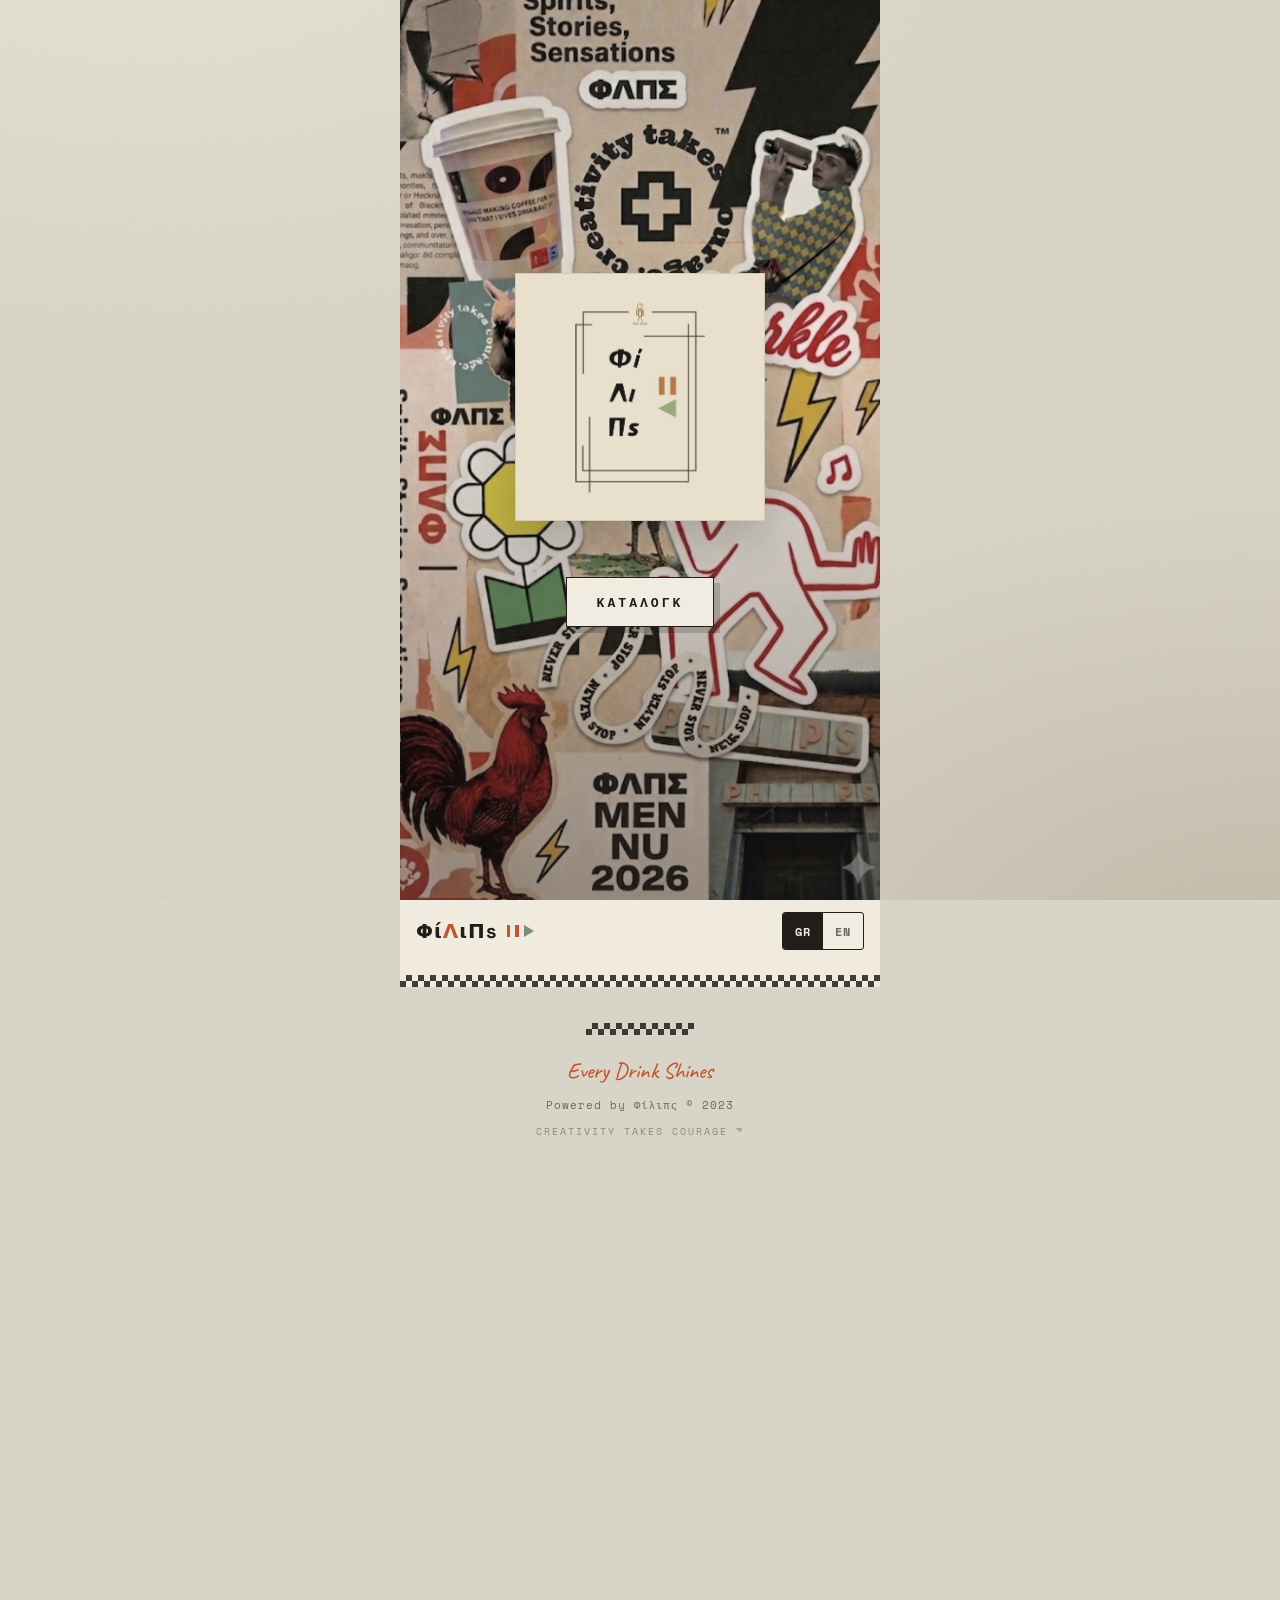
==== commit 93c19dc2: "Add files via upload" ====
--- a/index.html
+++ b/index.html
@@ -174,7 +174,7 @@
   </script>
 
   <script type="__bundler/template">
-"<!DOCTYPE html>\n<html lang=\"el\"><head>\n  <meta charset=\"UTF-8\">\n  <meta name=\"viewport\" content=\"width=device-width, initial-scale=1, viewport-fit=cover, maximum-scale=5\">\n  <meta name=\"theme-color\" content=\"#d9d4c8\">\n  <meta name=\"description\" content=\"Ψηφιακό μενού — ΦίΛιΠs γαστροθίορι, Est. 2023. Every Drink Shines.\">\n  <title>ΦίΛιΠs — Μενού<\u002Ftitle>\n\n  <link rel=\"preconnect\" href=\"https://fonts.googleapis.com\">\n  <link rel=\"preconnect\" href=\"https://fonts.gstatic.com\" crossorigin=\"\">\n  <style>/* cyrillic-ext */\n@font-face {\n  font-family: 'Caveat';\n  font-style: normal;\n  font-weight: 500;\n  font-display: swap;\n  src: url(\"394a9f11-ca61-4747-b9c3-e0c6d2ad28c6\") format('woff2');\n  unicode-range: U+0460-052F, U+1C80-1C8A, U+20B4, U+2DE0-2DFF, U+A640-A69F, U+FE2E-FE2F;\n}\n/* cyrillic */\n@font-face {\n  font-family: 'Caveat';\n  font-style: normal;\n  font-weight: 500;\n  font-display: swap;\n  src: url(\"29d90e3b-7dcb-4699-af3e-f28ea6b77c9d\") format('woff2');\n  unicode-range: U+0301, U+0400-045F, U+0490-0491, U+04B0-04B1, U+2116;\n}\n/* latin-ext */\n@font-face {\n  font-family: 'Caveat';\n  font-style: normal;\n  font-weight: 500;\n  font-display: swap;\n  src: url(\"99edfeb4-db89-4db1-af6d-cfde75859f87\") format('woff2');\n  unicode-range: U+0100-02BA, U+02BD-02C5, U+02C7-02CC, U+02CE-02D7, U+02DD-02FF, U+0304, U+0308, U+0329, U+1D00-1DBF, U+1E00-1E9F, U+1EF2-1EFF, U+2020, U+20A0-20AB, U+20AD-20C0, U+2113, U+2C60-2C7F, U+A720-A7FF;\n}\n/* latin */\n@font-face {\n  font-family: 'Caveat';\n  font-style: normal;\n  font-weight: 500;\n  font-display: swap;\n  src: url(\"6c20b6ad-88a1-45a3-8570-da387bc585b8\") format('woff2');\n  unicode-range: U+0000-00FF, U+0131, U+0152-0153, U+02BB-02BC, U+02C6, U+02DA, U+02DC, U+0304, U+0308, U+0329, U+2000-206F, U+20AC, U+2122, U+2191, U+2193, U+2212, U+2215, U+FEFF, U+FFFD;\n}\n/* cyrillic-ext */\n@font-face {\n  font-family: 'Caveat';\n  font-style: normal;\n  font-weight: 700;\n  font-display: swap;\n  src: url(\"394a9f11-ca61-4747-b9c3-e0c6d2ad28c6\") format('woff2');\n  unicode-range: U+0460-052F, U+1C80-1C8A, U+20B4, U+2DE0-2DFF, U+A640-A69F, U+FE2E-FE2F;\n}\n/* cyrillic */\n@font-face {\n  font-family: 'Caveat';\n  font-style: normal;\n  font-weight: 700;\n  font-display: swap;\n  src: url(\"29d90e3b-7dcb-4699-af3e-f28ea6b77c9d\") format('woff2');\n  unicode-range: U+0301, U+0400-045F, U+0490-0491, U+04B0-04B1, U+2116;\n}\n/* latin-ext */\n@font-face {\n  font-family: 'Caveat';\n  font-style: normal;\n  font-weight: 700;\n  font-display: swap;\n  src: url(\"99edfeb4-db89-4db1-af6d-cfde75859f87\") format('woff2');\n  unicode-range: U+0100-02BA, U+02BD-02C5, U+02C7-02CC, U+02CE-02D7, U+02DD-02FF, U+0304, U+0308, U+0329, U+1D00-1DBF, U+1E00-1E9F, U+1EF2-1EFF, U+2020, U+20A0-20AB, U+20AD-20C0, U+2113, U+2C60-2C7F, U+A720-A7FF;\n}\n/* latin */\n@font-face {\n  font-family: 'Caveat';\n  font-style: normal;\n  font-weight: 700;\n  font-display: swap;\n  src: url(\"6c20b6ad-88a1-45a3-8570-da387bc585b8\") format('woff2');\n  unicode-range: U+0000-00FF, U+0131, U+0152-0153, U+02BB-02BC, U+02C6, U+02DA, U+02DC, U+0304, U+0308, U+0329, U+2000-206F, U+20AC, U+2122, U+2191, U+2193, U+2212, U+2215, U+FEFF, U+FFFD;\n}\n/* vietnamese */\n@font-face {\n  font-family: 'Space Grotesk';\n  font-style: normal;\n  font-weight: 400;\n  font-display: swap;\n  src: url(\"49447229-a654-4545-832c-a1e42d6e7020\") format('woff2');\n  unicode-range: U+0102-0103, U+0110-0111, U+0128-0129, U+0168-0169, U+01A0-01A1, U+01AF-01B0, U+0300-0301, U+0303-0304, U+0308-0309, U+0323, U+0329, U+1EA0-1EF9, U+20AB;\n}\n/* latin-ext */\n@font-face {\n  font-family: 'Space Grotesk';\n  font-style: normal;\n  font-weight: 400;\n  font-display: swap;\n  src: url(\"34e59e82-898e-49d2-8062-5bc0b43e8b97\") format('woff2');\n  unicode-range: U+0100-02BA, U+02BD-02C5, U+02C7-02CC, U+02CE-02D7, U+02DD-02FF, U+0304, U+0308, U+0329, U+1D00-1DBF, U+1E00-1E9F, U+1EF2-1EFF, U+2020, U+20A0-20AB, U+20AD-20C0, U+2113, U+2C60-2C7F, U+A720-A7FF;\n}\n/* latin */\n@font-face {\n  font-family: 'Space Grotesk';\n  font-style: normal;\n  font-weight: 400;\n  font-display: swap;\n  src: url(\"4c798c83-7026-40b0-bf99-453ee7bba292\") format('woff2');\n  unicode-range: U+0000-00FF, U+0131, U+0152-0153, U+02BB-02BC, U+02C6, U+02DA, U+02DC, U+0304, U+0308, U+0329, U+2000-206F, U+20AC, U+2122, U+2191, U+2193, U+2212, U+2215, U+FEFF, U+FFFD;\n}\n/* vietnamese */\n@font-face {\n  font-family: 'Space Grotesk';\n  font-style: normal;\n  font-weight: 500;\n  font-display: swap;\n  src: url(\"49447229-a654-4545-832c-a1e42d6e7020\") format('woff2');\n  unicode-range: U+0102-0103, U+0110-0111, U+0128-0129, U+0168-0169, U+01A0-01A1, U+01AF-01B0, U+0300-0301, U+0303-0304, U+0308-0309, U+0323, U+0329, U+1EA0-1EF9, U+20AB;\n}\n/* latin-ext */\n@font-face {\n  font-family: 'Space Grotesk';\n  font-style: normal;\n  font-weight: 500;\n  font-display: swap;\n  src: url(\"34e59e82-898e-49d2-8062-5bc0b43e8b97\") format('woff2');\n  unicode-range: U+0100-02BA, U+02BD-02C5, U+02C7-02CC, U+02CE-02D7, U+02DD-02FF, U+0304, U+0308, U+0329, U+1D00-1DBF, U+1E00-1E9F, U+1EF2-1EFF, U+2020, U+20A0-20AB, U+20AD-20C0, U+2113, U+2C60-2C7F, U+A720-A7FF;\n}\n/* latin */\n@font-face {\n  font-family: 'Space Grotesk';\n  font-style: normal;\n  font-weight: 500;\n  font-display: swap;\n  src: url(\"4c798c83-7026-40b0-bf99-453ee7bba292\") format('woff2');\n  unicode-range: U+0000-00FF, U+0131, U+0152-0153, U+02BB-02BC, U+02C6, U+02DA, U+02DC, U+0304, U+0308, U+0329, U+2000-206F, U+20AC, U+2122, U+2191, U+2193, U+2212, U+2215, U+FEFF, U+FFFD;\n}\n/* vietnamese */\n@font-face {\n  font-family: 'Space Grotesk';\n  font-style: normal;\n  font-weight: 600;\n  font-display: swap;\n  src: url(\"49447229-a654-4545-832c-a1e42d6e7020\") format('woff2');\n  unicode-range: U+0102-0103, U+0110-0111, U+0128-0129, U+0168-0169, U+01A0-01A1, U+01AF-01B0, U+0300-0301, U+0303-0304, U+0308-0309, U+0323, U+0329, U+1EA0-1EF9, U+20AB;\n}\n/* latin-ext */\n@font-face {\n  font-family: 'Space Grotesk';\n  font-style: normal;\n  font-weight: 600;\n  font-display: swap;\n  src: url(\"34e59e82-898e-49d2-8062-5bc0b43e8b97\") format('woff2');\n  unicode-range: U+0100-02BA, U+02BD-02C5, U+02C7-02CC, U+02CE-02D7, U+02DD-02FF, U+0304, U+0308, U+0329, U+1D00-1DBF, U+1E00-1E9F, U+1EF2-1EFF, U+2020, U+20A0-20AB, U+20AD-20C0, U+2113, U+2C60-2C7F, U+A720-A7FF;\n}\n/* latin */\n@font-face {\n  font-family: 'Space Grotesk';\n  font-style: normal;\n  font-weight: 600;\n  font-display: swap;\n  src: url(\"4c798c83-7026-40b0-bf99-453ee7bba292\") format('woff2');\n  unicode-range: U+0000-00FF, U+0131, U+0152-0153, U+02BB-02BC, U+02C6, U+02DA, U+02DC, U+0304, U+0308, U+0329, U+2000-206F, U+20AC, U+2122, U+2191, U+2193, U+2212, U+2215, U+FEFF, U+FFFD;\n}\n/* vietnamese */\n@font-face {\n  font-family: 'Space Grotesk';\n  font-style: normal;\n  font-weight: 700;\n  font-display: swap;\n  src: url(\"49447229-a654-4545-832c-a1e42d6e7020\") format('woff2');\n  unicode-range: U+0102-0103, U+0110-0111, U+0128-0129, U+0168-0169, U+01A0-01A1, U+01AF-01B0, U+0300-0301, U+0303-0304, U+0308-0309, U+0323, U+0329, U+1EA0-1EF9, U+20AB;\n}\n/* latin-ext */\n@font-face {\n  font-family: 'Space Grotesk';\n  font-style: normal;\n  font-weight: 700;\n  font-display: swap;\n  src: url(\"34e59e82-898e-49d2-8062-5bc0b43e8b97\") format('woff2');\n  unicode-range: U+0100-02BA, U+02BD-02C5, U+02C7-02CC, U+02CE-02D7, U+02DD-02FF, U+0304, U+0308, U+0329, U+1D00-1DBF, U+1E00-1E9F, U+1EF2-1EFF, U+2020, U+20A0-20AB, U+20AD-20C0, U+2113, U+2C60-2C7F, U+A720-A7FF;\n}\n/* latin */\n@font-face {\n  font-family: 'Space Grotesk';\n  font-style: normal;\n  font-weight: 700;\n  font-display: swap;\n  src: url(\"4c798c83-7026-40b0-bf99-453ee7bba292\") format('woff2');\n  unicode-range: U+0000-00FF, U+0131, U+0152-0153, U+02BB-02BC, U+02C6, U+02DA, U+02DC, U+0304, U+0308, U+0329, U+2000-206F, U+20AC, U+2122, U+2191, U+2193, U+2212, U+2215, U+FEFF, U+FFFD;\n}\n/* vietnamese */\n@font-face {\n  font-family: 'Space Mono';\n  font-style: normal;\n  font-weight: 400;\n  font-display: swap;\n  src: url(\"682d6282-2176-4926-81ce-4c472fcf8670\") format('woff2');\n  unicode-range: U+0102-0103, U+0110-0111, U+0128-0129, U+0168-0169, U+01A0-01A1, U+01AF-01B0, U+0300-0301, U+0303-0304, U+0308-0309, U+0323, U+0329, U+1EA0-1EF9, U+20AB;\n}\n/* latin-ext */\n@font-face {\n  font-family: 'Space Mono';\n  font-style: normal;\n  font-weight: 400;\n  font-display: swap;\n  src: url(\"0fc59536-b9e7-48d4-a640-aa5edffafa64\") format('woff2');\n  unicode-range: U+0100-02BA, U+02BD-02C5, U+02C7-02CC, U+02CE-02D7, U+02DD-02FF, U+0304, U+0308, U+0329, U+1D00-1DBF, U+1E00-1E9F, U+1EF2-1EFF, U+2020, U+20A0-20AB, U+20AD-20C0, U+2113, U+2C60-2C7F, U+A720-A7FF;\n}\n/* latin */\n@font-face {\n  font-family: 'Space Mono';\n  font-style: normal;\n  font-weight: 400;\n  font-display: swap;\n  src: url(\"d478112a-a946-4fdc-8b0e-fa26f245b8dc\") format('woff2');\n  unicode-range: U+0000-00FF, U+0131, U+0152-0153, U+02BB-02BC, U+02C6, U+02DA, U+02DC, U+0304, U+0308, U+0329, U+2000-206F, U+20AC, U+2122, U+2191, U+2193, U+2212, U+2215, U+FEFF, U+FFFD;\n}\n/* vietnamese */\n@font-face {\n  font-family: 'Space Mono';\n  font-style: normal;\n  font-weight: 700;\n  font-display: swap;\n  src: url(\"42d0df0a-e1f0-43b2-9904-53ad566f0edc\") format('woff2');\n  unicode-range: U+0102-0103, U+0110-0111, U+0128-0129, U+0168-0169, U+01A0-01A1, U+01AF-01B0, U+0300-0301, U+0303-0304, U+0308-0309, U+0323, U+0329, U+1EA0-1EF9, U+20AB;\n}\n/* latin-ext */\n@font-face {\n  font-family: 'Space Mono';\n  font-style: normal;\n  font-weight: 700;\n  font-display: swap;\n  src: url(\"a5e9cc41-619e-481e-9e2a-5b6adcd09397\") format('woff2');\n  unicode-range: U+0100-02BA, U+02BD-02C5, U+02C7-02CC, U+02CE-02D7, U+02DD-02FF, U+0304, U+0308, U+0329, U+1D00-1DBF, U+1E00-1E9F, U+1EF2-1EFF, U+2020, U+20A0-20AB, U+20AD-20C0, U+2113, U+2C60-2C7F, U+A720-A7FF;\n}\n/* latin */\n@font-face {\n  font-family: 'Space Mono';\n  font-style: normal;\n  font-weight: 700;\n  font-display: swap;\n  src: url(\"13520254-15ff-4c01-bb2e-433b757c206f\") format('woff2');\n  unicode-range: U+0000-00FF, U+0131, U+0152-0153, U+02BB-02BC, U+02C6, U+02DA, U+02DC, U+0304, U+0308, U+0329, U+2000-206F, U+20AC, U+2122, U+2191, U+2193, U+2212, U+2215, U+FEFF, U+FFFD;\n}\n<\u002Fstyle>\n\n  <style>\n  /* ============================================================\n     ΦίΛιΠs — Design System (single-file έκδοση)\n     ============================================================ */\n  :root {\n    --concrete: #d9d4c8;\n    --cream: #f1ece1;\n    --paper: #f7f3ea;\n    --ink: #211e19;\n    --ink-soft: #6d685c;\n    --terra: #c0552f;\n    --terra-dk: #a3431f;\n    --sage: #7d8e78;\n    --mustard: #cf972b;\n    --line: rgba(33, 30, 25, 0.20);\n    --line-soft: rgba(33, 30, 25, 0.10);\n    --shadow: 0 8px 24px rgba(33, 30, 25, 0.12);\n    --font-display: \"Space Grotesk\", system-ui, sans-serif;\n    --font-mono: \"Space Mono\", ui-monospace, monospace;\n    --font-script: \"Caveat\", cursive;\n    --font-body: \"Space Grotesk\", system-ui, -apple-system, \"Segoe UI\", Roboto, sans-serif;\n    --maxw: 480px;\n    --head-h: 130px;\n  }\n\n  * { box-sizing: border-box; margin: 0; padding: 0; }\n  html { -webkit-text-size-adjust: 100%; }\n  body {\n    font-family: var(--font-body);\n    background: var(--concrete);\n    color: var(--ink);\n    min-height: 100vh; min-height: 100dvh;\n    line-height: 1.6;\n    letter-spacing: .1px;\n    -webkit-font-smoothing: antialiased;\n    overflow-x: hidden;\n    scroll-behavior: smooth;\n  }\n  .app { max-width: var(--maxw); margin: 0 auto; position: relative; min-height: 100vh; min-height: 100dvh; }\n\n  .view { display: none; animation: fade .35s ease; }\n  .view.active { display: block; }\n  @keyframes fade { from { opacity: 0; transform: translateY(8px); } to { opacity: 1; transform: none; } }\n\n  /* concrete background */\n  .concrete-bg { position: fixed; inset: 0; z-index: -2;\n    background:\n      radial-gradient(130% 90% at 12% -8%, #e6e1d4 0%, rgba(230,225,212,0) 55%),\n      radial-gradient(120% 100% at 100% 108%, #c2bba9 0%, rgba(194,187,169,0) 52%),\n      var(--concrete);\n  }\n  .concrete-bg::after { content: \"\"; position: fixed; inset: 0; z-index: -1; pointer-events: none;\n    background-image: url(\"data:image/svg+xml,%3Csvg xmlns='http://www.w3.org/2000/svg' width='180' height='180'%3E%3Cfilter id='n'%3E%3CfeTurbulence type='fractalNoise' baseFrequency='0.9' numOctaves='2' stitchTiles='stitch'/%3E%3C/filter%3E%3Crect width='100%25' height='100%25' filter='url(%23n)'/%3E%3C/svg%3E\");\n    opacity: .055; mix-blend-mode: multiply;\n  }\n  @media (prefers-reduced-motion: reduce) { .view, .dr-name.is-color { animation: none !important; } }\n\n  /* checker tape — nod to the chequerboard floor */\n  .checker { height: 12px; background: repeating-conic-gradient(var(--ink) 0% 25%, transparent 0% 50%) 0 0 / 12px 12px; opacity: .85; }\n\n  /* play / pause motif (echo of the ΦίΛιΠs mark) */\n  .pp { display: inline-flex; align-items: center; gap: 5px; }\n  .pp .bar { width: 5px; height: 17px; background: var(--terra); }\n  .pp .tri { width: 0; height: 0; border-left: 14px solid var(--sage); border-top: 9px solid transparent; border-bottom: 9px solid transparent; }\n  .pp.sm .bar { width: 3.5px; height: 12px; }\n  .pp.sm .tri { border-left-width: 10px; border-top-width: 6px; border-bottom-width: 6px; }\n\n  /* (Α) SPLASH */\n  #view-splash {\n    min-height: 100vh; min-height: 100dvh;\n    flex-direction: column; align-items: center; justify-content: center;\n    text-align: center; padding: 40px 26px; gap: 14px;\n    position: relative; overflow: hidden; isolation: isolate; z-index: 2;\n  }\n  #view-splash.active { display: flex; }\n\n  .splash-photo { position: absolute; inset: 0; z-index: 0;\n    background: url(\"a11895a1-7647-4dfb-8567-2c3d4e1020e1\") center/cover no-repeat;\n  }\n  .splash-veil { position: absolute; inset: 0; z-index: 1;\n    background: linear-gradient(180deg, rgba(33,30,25,0.12) 0%, rgba(33,30,25,0.04) 38%, rgba(33,30,25,0.40) 100%);\n  }\n  .splash-frame, .btn-enter { position: relative; z-index: 3; }\n\n  .splash-frame { position: relative; padding: 0; width: 74%; max-width: 250px; }\n\n  .logo-plaque { background: #e8dfcc; padding: 18px; width: 100%; border: 1px solid rgba(33,30,25,0.10); box-shadow: 0 16px 40px rgba(33,30,25,0.22); animation: plaqueIn .7s cubic-bezier(.2,.7,.2,1) both; }\n  .logo-plaque img { display: block; width: 100%; mix-blend-mode: multiply; }\n  @keyframes plaqueIn { from { opacity: 0; transform: translateY(14px) scale(.97); } to { opacity: 1; transform: none; } }\n\n  .splash-kicker { margin-top: 8px; font-family: var(--font-mono); font-size: .68rem; letter-spacing: 3px; text-transform: uppercase; color: var(--ink); }\n  .splash-tagline { margin-top: 0; font-family: var(--font-script); font-size: 1.5rem; line-height: 1.2; color: var(--terra); white-space: nowrap; }\n\n  .btn-enter {\n    margin-top: 42px; display: inline-flex; align-items: center; gap: 12px; cursor: pointer;\n    font-family: var(--font-mono); font-weight: 700; font-size: .82rem; letter-spacing: 3px; text-transform: uppercase;\n    color: var(--ink); background: var(--cream); border: 1.5px solid var(--ink);\n    padding: 14px 30px; border-radius: 0; box-shadow: 6px 6px 0 rgba(33,30,25,0.20);\n    transition: transform .12s ease, box-shadow .12s ease;\n  }\n  .btn-enter:active { transform: translate(3px,3px); box-shadow: 1px 1px 0 rgba(33,30,25,0.20); }\n  .btn-enter .tri { width: 0; height: 0; border-left: 11px solid var(--sage); border-top: 7px solid transparent; border-bottom: 7px solid transparent; }\n\n  /* (Β) ΜΕΝΟΥ */\n  #view-menu { min-height: 100vh; min-height: 100dvh; position: relative; isolation: isolate; z-index: 1; }\n  .menu-watermark { position: fixed; inset: 0; z-index: 0; display: flex; align-items: center; justify-content: center; pointer-events: none; }\n  .menu-watermark img { width: min(80%, 360px); max-width: 360px; mix-blend-mode: multiply; opacity: .08; }\n  .menu-body, .footer { position: relative; z-index: 1; }\n\n  /* — Sticky header (topbar + κατηγορίες) — */\n  .menu-header {\n    position: sticky; top: 0; z-index: 20;\n    background: rgba(241, 236, 225, 0.93);\n    backdrop-filter: blur(10px); -webkit-backdrop-filter: blur(10px);\n  }\n\n  .topbar { display: flex; align-items: center; gap: 10px; padding: 12px 16px 8px; }\n  .topbar-brand { font-family: var(--font-display); font-weight: 700; font-size: 1.25rem; letter-spacing: 1px; color: var(--ink); }\n  .topbar-brand .accent { color: var(--terra); }\n\n  .lang-toggle { margin-left: auto; display: inline-flex; border: 1.5px solid var(--ink); border-radius: 3px; overflow: hidden; background: var(--cream); }\n  .lang-toggle button { border: none; background: transparent; color: var(--ink-soft); font-family: var(--font-mono); font-weight: 700; font-size: .72rem; letter-spacing: 1px; padding: 8px 12px; cursor: pointer; min-height: 36px; transition: background .2s, color .2s; }\n  .lang-toggle button.on { background: var(--ink); color: var(--cream); }\n\n  /* — Μπάρα κατηγοριών (efood-style) — */\n  .catbar {\n    position: relative; display: flex; gap: 7px; overflow-x: auto;\n    padding: 6px 14px 11px; scroll-behavior: smooth;\n    scrollbar-width: none; -ms-overflow-style: none; -webkit-overflow-scrolling: touch;\n  }\n  .catbar::-webkit-scrollbar { display: none; }\n  .chip {\n    flex: 0 0 auto; border: 1.5px solid var(--ink); background: transparent;\n    color: var(--ink); font-family: var(--font-mono); font-weight: 700;\n    font-size: .72rem; letter-spacing: 1px; text-transform: uppercase;\n    padding: 8px 14px; border-radius: 3px; cursor: pointer; white-space: nowrap;\n    min-height: 38px; transition: background .18s ease, color .18s ease, transform .12s ease;\n  }\n  .chip:active { transform: scale(0.95); }\n  .chip.on { background: var(--terra); color: var(--cream); border-color: var(--terra); }\n\n  /* — Σώμα μενού (όλες οι κατηγορίες σε ένα scroll) — */\n  .menu-body { padding-bottom: 8px; }\n  .menu-section { padding: 2px 16px 16px; scroll-margin-top: var(--head-h); }\n  .sec-head { padding: 26px 0 8px; border-bottom: 1.5px solid var(--ink); margin-bottom: 6px; }\n  .sec-kicker { display: flex; align-items: center; gap: 8px; font-family: var(--font-mono); font-size: .66rem; font-weight: 700; letter-spacing: 2px; text-transform: uppercase; color: var(--terra); margin-bottom: 5px; }\n  .sec-kicker .tri { width: 0; height: 0; border-left: 8px solid var(--sage); border-top: 5px solid transparent; border-bottom: 5px solid transparent; }\n  .sec-head h2 { font-family: var(--font-display); font-weight: 700; font-size: 2rem; line-height: 1.0; color: var(--ink); text-transform: uppercase; letter-spacing: .5px; }\n  .sec-head .sub { font-family: var(--font-script); font-size: 1.45rem; color: var(--terra); margin-top: 2px; }\n\n  .subgroup-title { font-family: var(--font-mono); font-weight: 700; font-size: .76rem; letter-spacing: 2px; text-transform: uppercase; color: var(--ink); margin: 20px 0 4px; display: flex; align-items: center; gap: 9px; }\n  .subgroup-title::before { content: \"\"; width: 8px; height: 8px; background: var(--mustard); transform: rotate(45deg); }\n\n  /* Signature drinks — floating layout */\n  .drink { position: relative; padding: 14px 0; border-bottom: 1px solid var(--line-soft); }\n  .drink:last-child { border-bottom: none; }\n  .dr-head { display: flex; align-items: baseline; gap: 9px; flex-wrap: wrap; }\n  .dr-name { font-family: var(--font-display); font-weight: 700; font-size: 1.02rem; letter-spacing: 1px; text-transform: uppercase; color: var(--ink); }\n  .dr-name.is-color { color: var(--c, var(--ink)); animation: nameGlow 2.6s ease-in-out infinite; animation-delay: var(--d, 0s); }\n  @keyframes nameGlow { 0%, 100% { text-shadow: 0 0 0 transparent; } 50% { text-shadow: 0 0 13px var(--c, transparent); } }\n  .dr-nick { font-family: var(--font-script); font-weight: 700; font-size: 1.2rem; line-height: 1.2; color: var(--terra); }\n  .dr-price { margin-left: auto; font-family: var(--font-mono); font-weight: 700; font-size: 1rem; color: var(--ink); white-space: nowrap; }\n  .dr-desc { font-size: .84rem; color: var(--ink-soft); margin-top: 7px; max-width: 95%; line-height: 1.55; }\n\n  /* List rows — dotted leaders */\n  .row { padding: 11px 0; border-bottom: 1px solid var(--line-soft); }\n  .row:last-child { border-bottom: none; }\n  .r-top { display: flex; align-items: baseline; gap: 8px; }\n  .r-nm { font-weight: 600; font-size: 1rem; color: var(--ink); letter-spacing: .2px; }\n  .r-lead { flex: 1; border-bottom: 1.5px dotted var(--line); transform: translateY(-4px); min-width: 16px; }\n  .r-pr { font-family: var(--font-mono); font-weight: 700; font-size: .95rem; color: var(--ink); white-space: nowrap; }\n  .r-ds { font-size: .8rem; color: var(--ink-soft); margin-top: 3px; line-height: 1.5; }\n  .eur { font-size: .82em; color: var(--terra); }\n\n  .footer { text-align: center; padding: 28px 16px 46px; font-size: .74rem; color: var(--ink-soft); }\n  .footer .checker { max-width: 108px; margin: 0 auto 18px; }\n  .footer .slogan { font-family: var(--font-script); font-size: 1.4rem; color: var(--terra); margin-bottom: 8px; }\n  .footer .footer-powered { font-family: var(--font-mono); font-size: .66rem; letter-spacing: 1px; }\n  .footer .mark { display: inline-block; margin-top: 10px; font-family: var(--font-mono); font-size: .6rem; letter-spacing: 2px; text-transform: uppercase; opacity: .7; }\n\n  .zine-tag { position: fixed; font-family: var(--font-mono); font-weight: 700; font-size: .62rem; letter-spacing: 1px; text-transform: uppercase; color: var(--ink-soft); opacity: .3; pointer-events: none; z-index: -1; }\n  .zine-tag.t1 { top: 150px; right: 8px; transform: rotate(8deg); }\n  .zine-tag.t2 { bottom: 80px; left: 6px; transform: rotate(-8deg); }\n\n  button { min-height: 44px; }\n  @media (max-width: 340px) { .catbar { gap: 6px; } .chip { padding: 8px 12px; } }\n  <\u002Fstyle>\n<\u002Fhead>\n<body>\n  \n  <div class=\"concrete-bg\" aria-hidden=\"true\"><\u002Fdiv>\n\n  <div class=\"app\">\n    <!-- SPLASH -->\n    <section id=\"view-splash\" class=\"view active\">\n      <div class=\"splash-photo\" aria-hidden=\"true\"><\u002Fdiv>\n      <div class=\"splash-veil\" aria-hidden=\"true\"><\u002Fdiv>\n      <div class=\"splash-frame\">\n        <div class=\"logo-plaque\">\n          <img src=\"8c365b36-5487-4311-bd0e-43560cd69e60\" alt=\"ΦίΛιΠs — Est. 2023\">\n        <\u002Fdiv>\n      <\u002Fdiv>\n      <button id=\"btn-enter\" class=\"btn-enter\"><span class=\"tri\"><\u002Fspan>Κατάλογκ<\u002Fbutton>\n    <\u002Fsection>\n\n    <!-- ΜΕΝΟΥ (efood-style: μπάρα + συνεχές scroll) -->\n    <section id=\"view-menu\" class=\"view\">\n      <div class=\"menu-watermark\" aria-hidden=\"true\"><img src=\"8c365b36-5487-4311-bd0e-43560cd69e60\" alt=\"\"><\u002Fdiv>\n      <div class=\"menu-header\" id=\"menu-header\">\n        <div class=\"topbar\">\n          <span class=\"topbar-brand\">Φί<span class=\"accent\">Λ<\u002Fspan>ιΠs<\u002Fspan>\n          <span class=\"pp sm\" aria-hidden=\"true\"><span class=\"bar\"><\u002Fspan><span class=\"bar\"><\u002Fspan><span class=\"tri\"><\u002Fspan><\u002Fspan>\n          <div class=\"lang-toggle\" role=\"group\" aria-label=\"Γλώσσα\">\n            <button data-lang=\"gr\">GR<\u002Fbutton>\n            <button data-lang=\"en\">EN<\u002Fbutton>\n          <\u002Fdiv>\n        <\u002Fdiv>\n        <nav class=\"catbar\" id=\"catbar\" aria-label=\"Κατηγορίες\"><\u002Fnav>\n        <div class=\"checker\" aria-hidden=\"true\"><\u002Fdiv>\n      <\u002Fdiv>\n      <div id=\"menu-body\" class=\"menu-body\"><\u002Fdiv>\n      <div class=\"footer\">\n        <div class=\"checker\" aria-hidden=\"true\"><\u002Fdiv>\n        <div class=\"slogan footer-slogan\">Every Drink Shines<\u002Fdiv>\n        <div class=\"footer-powered\">Powered by Φίλιπς © 2023<\u002Fdiv>\n        <div class=\"mark\">creativity takes courage ™<\u002Fdiv>\n      <\u002Fdiv>\n    <\u002Fsection>\n  <\u002Fdiv>\n\n  <script>\n  // ============================================================\n  //  ΔΕΔΟΜΕΝΑ ΜΕΝΟΥ — δίγλωσσα (GR + EN)\n  //  • Πρωτεύον πεδίο = Ελληνικά (name, desc, label, group, nickname)\n  //  • Πεδίο \"...En\" = Αγγλικά (nameEn, descEn, labelEn, groupEn, nicknameEn)\n  //  • Κατηγορίες: title = EN, titleGr = GR · subtitle = EN, subtitleGr = GR\n  // ============================================================\n  const MENU = {\n    brand: {\n      name: \"ΦίΛιΠs\", tagline: \"γαστροθίορι\", est: \"Est. 2023\",\n      slogans: [\"Every Drink Shines\", \"Spirits, Stories, Sensations\", \"Keep the lights on\"]\n    },\n    categories: [\n      {\n        id: \"coffee\", title: \"Coffee\", titleGr: \"Καφέδες\",\n        subtitle: \"Keep the lights on\", subtitleGr: \"Κράτα τα φώτα αναμμένα\", style: \"list\",\n        items: [\n          { name: \"Ελληνικός μονός\", nameEn: \"Greek coffee (single)\", price: \"2.0\" },\n          { name: \"Ελληνικός διπλός\", nameEn: \"Greek coffee (double)\", price: \"2.5\" },\n          { name: \"Espresso\", nameEn: \"Espresso\", price: \"2.0\" },\n          { name: \"Espresso διπλός\", nameEn: \"Espresso double\", price: \"2.5\" },\n          { name: \"Espresso macchiato\", nameEn: \"Espresso macchiato\", price: \"2.2\" },\n          { name: \"Freddo espresso\", nameEn: \"Freddo espresso\", price: \"3.0\" },\n          { name: \"Cappuccino\", nameEn: \"Cappuccino\", price: \"3.0\" },\n          { name: \"Freddo cappuccino\", nameEn: \"Freddo cappuccino\", price: \"3.5\" },\n          { name: \"Latte\", nameEn: \"Latte\", price: \"3.2\" },\n          { name: \"Freddo latte\", nameEn: \"Freddo latte\", price: \"3.5\" },\n          { name: \"Flat white\", nameEn: \"Flat white\", price: \"3.3\" },\n          { name: \"Cortado\", nameEn: \"Cortado\", price: \"2.8\" },\n          { name: \"Americano\", nameEn: \"Americano\", price: \"2.8\" },\n          { name: \"Καφές φίλτρου\", nameEn: \"Filter coffee\", price: \"3.0\" },\n          { name: \"Φραπέ\", nameEn: \"Frappé\", price: \"2.5\" },\n          { name: \"Mocha\", nameEn: \"Mocha\", price: \"3.5\" },\n          { name: \"Ζεστή σοκολάτα\", nameEn: \"Hot chocolate\", price: \"3.5\" },\n          { name: \"Τσάι / αφέψημα\", nameEn: \"Tea / infusion\", price: \"2.8\" }\n        ]\n      },\n      {\n        id: \"cocktails\", title: \"Rainbow\", titleGr: \"Rainbow\", forceEnNames: true,\n        subtitle: \"Every Drink Shines.\", subtitleGr: \"Κάθε ποτό λάμπει.\", style: \"signature\",\n        items: [\n          { label: \"ΚΟΚΚΙΝΟ\", labelEn: \"RED\", hex: \"#d6493b\", nickname: \"Η Φλογερή\", nicknameEn: \"The Fiery One\",\n            desc: \"Bourbon, καρύδα, γλυκό βερμούτ, κόκκινα φρούτα, οξύτητες\", descEn: \"Bourbon, coconut, sweet vermouth, red berries, acids\", price: \"9.0\" },\n          { label: \"ΠΟΡΤΟΚΑΛΙ\", labelEn: \"ORANGE\", hex: \"#e07a2e\", nickname: \"Λάμψη Εσπεριδοειδών\", nicknameEn: \"Citrus Glow\",\n            desc: \"Tequila Olmeca blanco, καρύδα, καρότο, τζίντζερ, οξύτητες & αλάτι σέλινου\", descEn: \"Olmeca blanco tequila, coco, carrot, ginger, acids & celery salt\", price: \"9.0\" },\n          { label: \"ΚΙΤΡΙΝΟ\", labelEn: \"YELLOW\", hex: \"#e0a81f\", nickname: \"Ηλιόλουστη Γουλιά\", nicknameEn: \"Sunburst Sip\",\n            desc: \"Cocchi americano χαμομήλι, λάβδανο, CO2, τσιπ παρμεζάνας\", descEn: \"Chamomile cocchi americano, labdanum, CO2, parmesan chip\", price: \"9.0\" },\n          { label: \"ΠΡΑΣΙΝΟ\", labelEn: \"GREEN\", hex: \"#5b9e57\", nickname: \"Κήπος Φρεσκάδας\", nicknameEn: \"Garden Zest\",\n            desc: \"Vodka Absolut φιστίκι, κακάο, αλατισμένη καραμέλα & οξύτητες\", descEn: \"Pistachio Absolut vodka, cacao, salted caramel & acids\", price: \"8.0\" },\n          { label: \"ΜΠΛΕ\", labelEn: \"BLUE\", hex: \"#3b7bd6\", nickname: \"Ωκεάνια Δροσιά\", nicknameEn: \"Ocean Chill\",\n            desc: \"Vodka Absolut, blue curaçao, βερίκοκο, τζίντζερ, οξύτητες & αφρός berries\", descEn: \"Absolut vodka, blue curaçao, apricots, ginger, acids & berries foam\", price: \"9.0\" },\n          { label: \"ΛΟΥΛΑΚΙ\", labelEn: \"INDIGO\", hex: \"#6a5bd6\", nickname: \"Άνθος του Μεσονυχτίου\", nicknameEn: \"Midnight Bloom\",\n            desc: \"Gin Beefeater butterfly pea, αγγούρι, τζίντζερ & CO2 σαμπούκου\", descEn: \"Butterfly pea Beefeater gin, cucumber, ginger & elderflower CO2\", price: \"9.0\" },\n          { label: \"ΓΑΛΑΖΙΟ\", labelEn: \"AZURE\", hex: \"#27aebf\", nickname: \"Γουλιά Ορίζοντα\", nicknameEn: \"Skyline Sip\",\n            desc: \"Μείγμα ρουμιών, μπανάνα, κακάο, οξύτητες, blue curaçao & foamer\", descEn: \"Blend of rums, banana, cacao, acids, blue curaçao & foamer\", price: \"9.0\" }\n        ]\n      },\n      {\n        id: \"spritz\", title: \"Spritz\", titleGr: \"Spritz\", forceEnNames: true,\n        subtitle: \"Light & sparkling\", subtitleGr: \"Ελαφρύ & αφρώδες\", style: \"signature\",\n        items: [\n          { name: \"Μεταξένιος Κήπος\", nameEn: \"Silky Garden Spritz\",\n            desc: \"Vodka Absolut, μήλο, φρέσκο αγγούρι, σπιτικό σιρόπι orgeat, οξύτητες & αφρώδης οίνος\", descEn: \"Absolut vodka, apple, fresh cucumber, homemade orgeat syrup, acids & sparkling wine\", price: \"8.0\" },\n          { name: \"Άνθος Ροδάκινου\", nameEn: \"Peach Bloom\",\n            desc: \"Λευκό bitter λικέρ, καβουρδισμένο ροδάκινο & αφρώδης οίνος\", descEn: \"White bitter liqueur, toasted peach & sparkling wine\", price: \"8.0\" },\n          { name: \"Βελούδινη Λάμψη\", nameEn: \"Velvet Sparkle\",\n            desc: \"Martini bitter, ιβίσκος & σόδα παντζαριού\", descEn: \"Martini bitter, hibiscus & beetroot soda\", price: \"8.0\" }\n        ]\n      },\n      {\n        id: \"hot\", title: \"Hot Cocktails\", titleGr: \"Ζεστά Cocktails\", forceEnNames: true,\n        subtitle: \"Warm & spiced\", subtitleGr: \"Ζεστό & μπαχαρωμένο\", style: \"signature\",\n        items: [\n          { name: \"Ζεστό Ελιξίριο\", nameEn: \"Hot Elixir\",\n            desc: \"Metaxa 5 stars, μήλο, τζίντζερ & μπαχαρικά\", descEn: \"Metaxa 5 stars, apple, ginger & spices\", price: \"8.0\" },\n          { name: \"Πολικό Φιλί\", nameEn: \"Polar Kiss\",\n            desc: \"Spiced rum, ιβίσκος, maraschino, κόκκινα φρούτα & οξύτητες\", descEn: \"Spiced rum, hibiscus, maraschino, red berries & acids\", price: \"9.0\" },\n          { name: \"Απόλαυση Χαμομηλιού\", nameEn: \"Chamomile Delight\",\n            desc: \"Gin Beefeater, χαμομήλι, μέλι & τζίντζερ\", descEn: \"Beefeater gin, chamomile, honey & ginger\", price: \"8.0\" }\n        ]\n      },\n      {\n        id: \"nonalcohol\", title: \"Non Alcohol\", titleGr: \"Χωρίς Αλκοόλ\", forceEnNames: true,\n        subtitle: \"Mocktails\", subtitleGr: \"Mocktails\", style: \"signature\",\n        items: [\n          { name: \"Δύναμη των Λουλουδιών\", nameEn: \"Flower Power\",\n            desc: \"Martini floreale, τριαντάφυλλο, σαμπούκος, οξύτητες & CO2\", descEn: \"Martini floreale, roses, elderflower, acids & CO2\", price: \"7.0\" },\n          { name: \"Berries Mule\", nameEn: \"Berries Mule\",\n            desc: \"Beefeater 0.0, κόκκινα φρούτα, καρύδα, οξύτητες & ginger beer\", descEn: \"Beefeater 0.0, red berries, coconut, acids & ginger beer\", price: \"8.0\" }\n        ]\n      },\n      {\n        id: \"wine\", title: \"Wine\", titleGr: \"Κρασί\",\n        subtitle: \"Urban pours for urban souls\", subtitleGr: \"Αστικές γουλιές για αστικές ψυχές\", style: \"list\",\n        items: [\n          { name: \"Meteoro\", desc: \"Κτήμα Meteoro Τρίκαλα\", descEn: \"Meteoro Estate, Trikala\", price: \"7.0 / 28.0\" },\n          { name: \"Portes Σκούρα\", nameEn: \"Portes Skouras\", desc: \"Ερυθρό — Merlot, Κτήμα Σκούρα\", descEn: \"Red — Merlot, Skouras Estate\", price: \"7.0 / 28.0\" },\n          { name: \"Limniona\", desc: \"Ερυθρό — Κτήμα Ζαφειράκη, Τύρναβος–Λάρισα\", descEn: \"Red — Zafeirakis Estate, Tyrnavos–Larisa\", price: \"7.0 / 30.0\" },\n          { name: \"Bostani\", desc: \"Ερυθρό — Αμπελώνες Αμύνταιο–Φλώρινα\", descEn: \"Red — Amyntaio–Florina vineyards\", price: \"34.0\" },\n          { name: \"Psani Old Vines\", desc: \"Ερυθρό — Βιολογικής Γεωργίας\", descEn: \"Red — Organic farming\", price: \"36.0\" },\n          { name: \"Moscato d'Asti\", desc: \"Αφρώδες\", descEn: \"Sparkling\", price: \"7.0 / 35.0\" },\n          { name: \"Martini Prosecco\", desc: \"Αφρώδες\", descEn: \"Sparkling\", price: \"7.0 / 35.0\" },\n          { name: \"Louis Roederer Brut Champagne\", desc: \"Αφρώδες — Champagne\", descEn: \"Sparkling — Champagne\", price: \"100.0\" }\n        ]\n      },\n      {\n        id: \"whiskey\", title: \"Whiskey\", titleGr: \"Ουίσκι\",\n        subtitle: \"Spirits, Stories, Sensations\", subtitleGr: \"Αποστάγματα, Ιστορίες, Αισθήσεις\", style: \"list\",\n        items: [\n          { name: \"Dewar's\", group: \"Σκωτσέζικο Ουίσκι\", groupEn: \"Scotch Whisky\", price: \"8.0\" },\n          { name: \"Famous Grouse\", group: \"Σκωτσέζικο Ουίσκι\", groupEn: \"Scotch Whisky\", price: \"8.0\" },\n          { name: \"Haig\", group: \"Σκωτσέζικο Ουίσκι\", groupEn: \"Scotch Whisky\", price: \"8.0\" },\n          { name: \"Ballantine's\", group: \"Σκωτσέζικο Ουίσκι\", groupEn: \"Scotch Whisky\", price: \"8.0\" },\n          { name: \"Cutty Sark\", group: \"Σκωτσέζικο Ουίσκι\", groupEn: \"Scotch Whisky\", price: \"8.0\" },\n          { name: \"Dewar's 8yo Illegal Smooth\", group: \"Σκωτσέζικο Ουίσκι\", groupEn: \"Scotch Whisky\", price: \"8.0\" },\n          { name: \"Johnnie Walker Black Label\", group: \"Σκωτσέζικο Ουίσκι\", groupEn: \"Scotch Whisky\", price: \"9.0\" },\n          { name: \"Chivas Regal 12 Years Old\", group: \"Σκωτσέζικο Ουίσκι\", groupEn: \"Scotch Whisky\", price: \"9.0\" },\n          { name: \"Dimple Golden Selection\", group: \"Σκωτσέζικο Ουίσκι\", groupEn: \"Scotch Whisky\", price: \"9.0\" },\n          { name: \"Cutty Sark 12 Years Old\", group: \"Σκωτσέζικο Ουίσκι\", groupEn: \"Scotch Whisky\", price: \"10.0\" },\n          { name: \"Canadian\", group: \"Αμερικάνικο Ουίσκι\", groupEn: \"American Whiskey\", price: \"8.0\" },\n          { name: \"Jack Daniel's\", group: \"Αμερικάνικο Ουίσκι\", groupEn: \"American Whiskey\", price: \"9.0\" },\n          { name: \"Jack Daniel's Single Barrel\", group: \"Αμερικάνικο Ουίσκι\", groupEn: \"American Whiskey\", price: \"10.0\" },\n          { name: \"Jack Daniel's Honey\", group: \"Αμερικάνικο Ουίσκι\", groupEn: \"American Whiskey\", price: \"9.0\" },\n          { name: \"Four Roses\", group: \"Αμερικάνικο Ουίσκι\", groupEn: \"American Whiskey\", price: \"8.0\" },\n          { name: \"Maker's Mark\", group: \"Αμερικάνικο Ουίσκι\", groupEn: \"American Whiskey\", price: \"9.0\" },\n          { name: \"Woodford Reserve\", group: \"Αμερικάνικο Ουίσκι\", groupEn: \"American Whiskey\", price: \"10.0\" },\n          { name: \"Bulleit Rye\", group: \"Αμερικάνικο Ουίσκι\", groupEn: \"American Whiskey\", price: \"10.0\" },\n          { name: \"Bulleit Bourbon\", group: \"Αμερικάνικο Ουίσκι\", groupEn: \"American Whiskey\", price: \"9.0\" },\n          { name: \"Buffalo Trace\", group: \"Αμερικάνικο Ουίσκι\", groupEn: \"American Whiskey\", price: \"10.0\" },\n          { name: \"Cardhu 12 Years Old\", group: \"Single Malt\", groupEn: \"Single Malt Whisky\", price: \"10.0\" },\n          { name: \"Laphroaig 10 Years Old\", group: \"Single Malt\", groupEn: \"Single Malt Whisky\", price: \"12.0\" },\n          { name: \"Glenfiddich 12 Years Old\", group: \"Single Malt\", groupEn: \"Single Malt Whisky\", price: \"10.0\" },\n          { name: \"Talisker 10 Years Old\", group: \"Single Malt\", groupEn: \"Single Malt Whisky\", price: \"12.0\" },\n          { name: \"Jameson\", group: \"Ιρλανδικό Ουίσκι\", groupEn: \"Irish Whiskey\", price: \"8.0\" },\n          { name: \"Jameson Triple Triple Marsala cask edition\", group: \"Ιρλανδικό Ουίσκι\", groupEn: \"Irish Whiskey\", price: \"9.0\" },\n          { name: \"Bushmills Original\", group: \"Ιρλανδικό Ουίσκι\", groupEn: \"Irish Whiskey\", price: \"8.0\" },\n          { name: \"Bushmills 10 Years Old\", group: \"Ιρλανδικό Ουίσκι\", groupEn: \"Irish Whiskey\", price: \"10.0\" },\n          { name: \"Tullamore Dew\", group: \"Ιρλανδικό Ουίσκι\", groupEn: \"Irish Whiskey\", price: \"8.0\" },\n          { name: \"Jameson Black Barrel\", group: \"Ιρλανδικό Ουίσκι\", groupEn: \"Irish Whiskey\", price: \"10.0\" },\n          { name: \"Teeling Small Batch\", group: \"Ιρλανδικό Ουίσκι\", groupEn: \"Irish Whiskey\", price: \"10.0\" },\n          { name: \"Teeling Single Grain\", group: \"Ιρλανδικό Ουίσκι\", groupEn: \"Irish Whiskey\", price: \"11.0\" },\n          { name: \"Dunville's Three Crowns\", group: \"Ιρλανδικό Ουίσκι\", groupEn: \"Irish Whiskey\", price: \"12.0\" },\n          { name: \"Nikka From The Barrel\", group: \"Ιαπωνικό Ουίσκι\", groupEn: \"Japanese Whisky\", price: \"14.0\" }\n        ]\n      }\n    ]\n  };\n\n  // ============================================================\n  //  ΛΟΓΙΚΗ\n  // ============================================================\n  (function () {\n    \"use strict\";\n\n    const store = {\n      get(k) { try { return localStorage.getItem(k); } catch (e) { return null; } },\n      set(k, v) { try { localStorage.setItem(k, v); } catch (e) {} }\n    };\n\n    const I18N = {\n      gr: { enter: \"Κατάλογκ\", poweredBy: \"Powered by Φίλιπς © 2023\" },\n      en: { enter: \"Catalog\", poweredBy: \"Powered by Φίλιπς © 2023\" }\n    };\n\n    let lang = store.get(\"filips-lang\") || \"gr\";\n    let activeCat = null;\n    let suppressSpy = false;   // αγνόησε το scroll-spy κατά τη διάρκεια προγραμματισμένου scroll\n\n    const $ = (sel) => document.querySelector(sel);\n    const $$ = (sel) => Array.from(document.querySelectorAll(sel));\n    const esc = (s) => String(s).replace(/[&<>\"']/g, (c) => ({ \"&\": \"&amp;\", \"<\": \"&lt;\", \">\": \"&gt;\", '\"': \"&quot;\", \"'\": \"&#39;\" }[c]));\n\n    // δίγλωσσο lookup: EN → πεδίο \"...En\" με fallback, GR → πρωτεύον πεδίο με fallback\n    const L = (obj, key) => {\n      if (!obj) return \"\";\n      const en = obj[key + \"En\"], base = obj[key];\n      return lang === \"en\" ? (en != null ? en : (base || \"\")) : (base != null ? base : (en || \"\"));\n    };\n    const catTitle = (cat) => (lang === \"gr\" ? (cat.titleGr || cat.title) : (cat.title || cat.titleGr));\n    const catSub = (cat) => cat.subtitle || \"\";\n\n    function fmtPrice(price) {\n      if (!price || price === \"—\") return esc(price || \"\");\n      return esc(price).split(\"/\").map((p) => p.trim()).map((p) => `${p}<span class=\"eur\">€<\u002Fspan>`).join(\" / \");\n    }\n\n    function groupBy(arr, keyFn) {\n      return arr.reduce((acc, x) => { const k = keyFn(x); (acc[k] = acc[k] || []).push(x); return acc; }, {});\n    }\n\n    function drinkHTML(it, idx, cat) {\n      const enName = cat && cat.forceEnNames;\n      const displayName = enName\n        ? (it.labelEn || it.nameEn || it.label || it.name || \"\")\n        : (L(it, \"label\") || L(it, \"name\") || \"\");\n      const delay = ((idx || 0) % 7) * 0.3;\n      const colored = it.hex ? \" is-color\" : \"\";\n      const cstyle = it.hex ? ` style=\"--c:${it.hex};--d:${delay}s\"` : \"\";\n      const nickTxt = it.nicknameEn || it.nickname || \"\";   // πάντα Αγγλικά, σταθερά\n      const nick = nickTxt ? `<span class=\"dr-nick\">“${esc(nickTxt)}”<\u002Fspan>` : \"\";\n      const dsTxt = L(it, \"desc\");\n      const desc = dsTxt ? `<div class=\"dr-desc\">${esc(dsTxt)}<\u002Fdiv>` : \"\";\n      return `\n      <div class=\"drink\">\n        <div class=\"dr-head\">\n          <span class=\"dr-name${colored}\"${cstyle}>${esc(displayName)}<\u002Fspan>${nick}\n          <span class=\"dr-price\">${fmtPrice(it.price)}<\u002Fspan>\n        <\u002Fdiv>\n        ${desc}\n      <\u002Fdiv>`;\n    }\n\n    function rowHTML(it) {\n      const dsTxt = L(it, \"desc\");\n      const desc = dsTxt ? `<div class=\"r-ds\">${esc(dsTxt)}<\u002Fdiv>` : \"\";\n      return `\n      <div class=\"row\">\n        <div class=\"r-top\">\n          <span class=\"r-nm\">${esc(L(it, \"name\"))}<\u002Fspan>\n          <span class=\"r-lead\"><\u002Fspan>\n          <span class=\"r-pr\">${fmtPrice(it.price)}<\u002Fspan>\n        <\u002Fdiv>\n        ${desc}\n      <\u002Fdiv>`;\n    }\n\n    function sectionHTML(cat, idx) {\n      const sig = cat.style === \"signature\";\n      const render = sig ? drinkHTML : rowHTML;\n      const hasGroups = cat.items.some((it) => it.group);\n      let body;\n      if (hasGroups) {\n        const groups = groupBy(cat.items, (it) => L(it, \"group\") || \"\");\n        body = Object.keys(groups).map((g) => {\n          const head = g ? `<h3 class=\"subgroup-title\">${esc(g)}<\u002Fh3>` : \"\";\n          return head + groups[g].map((it, i) => render(it, i, cat)).join(\"\");\n        }).join(\"\");\n      } else {\n        body = cat.items.map((it, i) => render(it, i, cat)).join(\"\");\n      }\n      const sub = catSub(cat) ? `<div class=\"sub\">${esc(catSub(cat))}<\u002Fdiv>` : \"\";\n      const num = String(idx).padStart(2, \"0\");\n      return `\n      <section class=\"menu-section\" id=\"sec-${esc(cat.id)}\" data-cat=\"${esc(cat.id)}\">\n        <div class=\"sec-head\">\n          <div class=\"sec-kicker\"><span class=\"tri\"><\u002Fspan> Nο ${num}<\u002Fdiv>\n          <h2>${esc(catTitle(cat))}<\u002Fh2>\n          ${sub}\n        <\u002Fdiv>\n        ${body}\n      <\u002Fsection>`;\n    }\n\n    function renderMenu() {\n      $(\"#catbar\").innerHTML = MENU.categories.map((cat) =>\n        `<button class=\"chip\" type=\"button\" data-cat=\"${esc(cat.id)}\">${esc(catTitle(cat))}<\u002Fbutton>`\n      ).join(\"\");\n      $(\"#menu-body\").innerHTML = MENU.categories.map((cat, i) => sectionHTML(cat, i + 1)).join(\"\");\n    }\n\n    function headOffset() {\n      const h = $(\"#menu-header\");\n      return h ? h.offsetHeight : 118;\n    }\n\n    function setActiveChip(catId) {\n      if (catId === activeCat) return;\n      activeCat = catId;\n      const bar = $(\"#catbar\");\n      $$(\".chip\").forEach((c) => {\n        const on = c.dataset.cat === catId;\n        c.classList.toggle(\"on\", on);\n        if (on && bar) {\n          // κεντράρισε το ενεργό chip μέσα στη μπάρα (χωρίς scrollIntoView)\n          const target = c.offsetLeft - (bar.clientWidth - c.clientWidth) / 2;\n          bar.scrollTo({ left: Math.max(0, target), behavior: \"smooth\" });\n        }\n      });\n    }\n\n    function onScroll() {\n      if (suppressSpy) return;\n      const offset = headOffset() + 14;\n      const secs = $$(\".menu-section\");\n      let current = secs.length ? secs[0].dataset.cat : null;\n      for (const s of secs) {\n        if (s.getBoundingClientRect().top - offset <= 0) current = s.dataset.cat;\n        else break;\n      }\n      // αν είμαστε στο τέλος της σελίδας, ενεργοποίησε την τελευταία κατηγορία\n      if (window.innerHeight + window.scrollY >= document.body.scrollHeight - 4 && secs.length) {\n        current = secs[secs.length - 1].dataset.cat;\n      }\n      if (current) setActiveChip(current);\n    }\n\n    function scrollToCat(catId) {\n      const sec = document.getElementById(\"sec-\" + catId);\n      if (!sec) return;\n      setActiveChip(catId);\n      suppressSpy = true;\n      const top = sec.getBoundingClientRect().top + window.scrollY - headOffset() + 2;\n      window.scrollTo({ top: Math.max(0, top), behavior: \"smooth\" });\n      clearTimeout(scrollToCat._t);\n      scrollToCat._t = setTimeout(() => { suppressSpy = false; onScroll(); }, 650);\n    }\n\n    function showView(id) {\n      $$(\".view\").forEach((v) => v.classList.remove(\"active\"));\n      const el = document.getElementById(\"view-\" + id);\n      if (el) el.classList.add(\"active\");\n    }\n\n    function route() {\n      const hash = location.hash.replace(/^#/, \"\");\n      if (hash === \"menu\") {\n        showView(\"menu\");\n        renderMenu();\n        requestAnimationFrame(() => { onScroll(); });\n      } else {\n        showView(\"splash\");\n      }\n    }\n\n    function applyLang() {\n      document.documentElement.lang = lang === \"gr\" ? \"el\" : \"en\";\n      $(\"#btn-enter\").textContent = I18N[lang].enter;\n      $$(\".footer-powered\").forEach((f) => (f.textContent = I18N[lang].poweredBy));\n      $$(\".lang-toggle button\").forEach((b) => b.classList.toggle(\"on\", b.dataset.lang === lang));\n    }\n\n    function setLang(l) {\n      if (l === lang) return;\n      const keep = activeCat;          // διατήρησε την τρέχουσα κατηγορία\n      lang = l; store.set(\"filips-lang\", l);\n      applyLang();\n      if (document.getElementById(\"view-menu\").classList.contains(\"active\")) {\n        renderMenu();\n        activeCat = null;\n        if (keep) {\n          // πήγαινε στην ίδια κατηγορία (άμεσα, χωρίς animation)\n          const sec = document.getElementById(\"sec-\" + keep);\n          if (sec) {\n            const top = sec.getBoundingClientRect().top + window.scrollY - headOffset() + 2;\n            window.scrollTo({ top: Math.max(0, top) });\n          }\n          setActiveChip(keep);\n        } else {\n          onScroll();\n        }\n      }\n    }\n\n    function smoothScrollTo(top, dur) {\n      top = Math.max(0, top); dur = dur || 520;\n      const start = window.scrollY, dist = top - start, t0 = performance.now();\n      function step(t) {\n        const p = Math.min(1, (t - t0) / dur);\n        const e = p < .5 ? 2 * p * p : 1 - Math.pow(-2 * p + 2, 2) / 2;\n        window.scrollTo(0, start + dist * e);\n        if (p < 1) requestAnimationFrame(step);\n      }\n      requestAnimationFrame(step);\n    }\n\n    function bind() {\n      $(\"#btn-enter\").addEventListener(\"click\", () => {\n        const m = document.getElementById(\"view-menu\");\n        smoothScrollTo(m.getBoundingClientRect().top + window.scrollY);\n      });\n      $(\"#catbar\").addEventListener(\"click\", (e) => {\n        const chip = e.target.closest(\".chip\");\n        if (chip) scrollToCat(chip.dataset.cat);\n      });\n      $$(\".lang-toggle button\").forEach((b) => b.addEventListener(\"click\", () => setLang(b.dataset.lang)));\n      window.addEventListener(\"scroll\", onScroll, { passive: true });\n      window.addEventListener(\"resize\", () => {\n        document.documentElement.style.setProperty(\"--head-h\", headOffset() + \"px\");\n      });\n    }\n\n    function init() {\n      if (MENU.brand) {\n        const slg = MENU.brand.slogans || [];\n        const pick = slg[Math.floor(Math.random() * slg.length)] || \"Every Drink Shines\";\n        $$(\".footer-slogan\").forEach((e) => (e.textContent = pick));\n      }\n      bind();\n      applyLang();\n      renderMenu();\n      // Single-page: splash πάνω, μενού από κάτω — και τα δύο πάντα ορατά, σκρολάρεις από την αρχική στον κατάλογο\n      document.getElementById(\"view-splash\").classList.add(\"active\");\n      document.getElementById(\"view-menu\").classList.add(\"active\");\n      // Πάντα ξεκίνα από την κορυφή (αρχική)\n      if (\"scrollRestoration\" in history) history.scrollRestoration = \"manual\";\n      if (location.hash) history.replaceState(null, \"\", location.pathname + location.search);\n      window.scrollTo(0, 0);\n      requestAnimationFrame(() => { document.documentElement.style.setProperty(\"--head-h\", headOffset() + \"px\"); onScroll(); });\n    }\n\n    if (document.readyState === \"loading\") document.addEventListener(\"DOMContentLoaded\", init);\n    else init();\n  })();\n  <\u002Fscript>\n\n\n<\u002Fbody><\u002Fhtml>"
+"<!DOCTYPE html>\n<html lang=\"el\"><head>\n  <meta charset=\"UTF-8\">\n  <meta name=\"viewport\" content=\"width=device-width, initial-scale=1, viewport-fit=cover, maximum-scale=5\">\n  <meta name=\"theme-color\" content=\"#d9d4c8\">\n  <meta name=\"description\" content=\"Ψηφιακό μενού — ΦίΛιΠs γαστροθίορι, Est. 2023. Every Drink Shines.\">\n  <title>ΦίΛιΠs — Μενού<\u002Ftitle>\n\n  <link rel=\"preconnect\" href=\"https://fonts.googleapis.com\">\n  <link rel=\"preconnect\" href=\"https://fonts.gstatic.com\" crossorigin=\"\">\n  <style>/* cyrillic-ext */\n@font-face {\n  font-family: 'Caveat';\n  font-style: normal;\n  font-weight: 500;\n  font-display: swap;\n  src: url(\"394a9f11-ca61-4747-b9c3-e0c6d2ad28c6\") format('woff2');\n  unicode-range: U+0460-052F, U+1C80-1C8A, U+20B4, U+2DE0-2DFF, U+A640-A69F, U+FE2E-FE2F;\n}\n/* cyrillic */\n@font-face {\n  font-family: 'Caveat';\n  font-style: normal;\n  font-weight: 500;\n  font-display: swap;\n  src: url(\"29d90e3b-7dcb-4699-af3e-f28ea6b77c9d\") format('woff2');\n  unicode-range: U+0301, U+0400-045F, U+0490-0491, U+04B0-04B1, U+2116;\n}\n/* latin-ext */\n@font-face {\n  font-family: 'Caveat';\n  font-style: normal;\n  font-weight: 500;\n  font-display: swap;\n  src: url(\"99edfeb4-db89-4db1-af6d-cfde75859f87\") format('woff2');\n  unicode-range: U+0100-02BA, U+02BD-02C5, U+02C7-02CC, U+02CE-02D7, U+02DD-02FF, U+0304, U+0308, U+0329, U+1D00-1DBF, U+1E00-1E9F, U+1EF2-1EFF, U+2020, U+20A0-20AB, U+20AD-20C0, U+2113, U+2C60-2C7F, U+A720-A7FF;\n}\n/* latin */\n@font-face {\n  font-family: 'Caveat';\n  font-style: normal;\n  font-weight: 500;\n  font-display: swap;\n  src: url(\"6c20b6ad-88a1-45a3-8570-da387bc585b8\") format('woff2');\n  unicode-range: U+0000-00FF, U+0131, U+0152-0153, U+02BB-02BC, U+02C6, U+02DA, U+02DC, U+0304, U+0308, U+0329, U+2000-206F, U+20AC, U+2122, U+2191, U+2193, U+2212, U+2215, U+FEFF, U+FFFD;\n}\n/* cyrillic-ext */\n@font-face {\n  font-family: 'Caveat';\n  font-style: normal;\n  font-weight: 700;\n  font-display: swap;\n  src: url(\"394a9f11-ca61-4747-b9c3-e0c6d2ad28c6\") format('woff2');\n  unicode-range: U+0460-052F, U+1C80-1C8A, U+20B4, U+2DE0-2DFF, U+A640-A69F, U+FE2E-FE2F;\n}\n/* cyrillic */\n@font-face {\n  font-family: 'Caveat';\n  font-style: normal;\n  font-weight: 700;\n  font-display: swap;\n  src: url(\"29d90e3b-7dcb-4699-af3e-f28ea6b77c9d\") format('woff2');\n  unicode-range: U+0301, U+0400-045F, U+0490-0491, U+04B0-04B1, U+2116;\n}\n/* latin-ext */\n@font-face {\n  font-family: 'Caveat';\n  font-style: normal;\n  font-weight: 700;\n  font-display: swap;\n  src: url(\"99edfeb4-db89-4db1-af6d-cfde75859f87\") format('woff2');\n  unicode-range: U+0100-02BA, U+02BD-02C5, U+02C7-02CC, U+02CE-02D7, U+02DD-02FF, U+0304, U+0308, U+0329, U+1D00-1DBF, U+1E00-1E9F, U+1EF2-1EFF, U+2020, U+20A0-20AB, U+20AD-20C0, U+2113, U+2C60-2C7F, U+A720-A7FF;\n}\n/* latin */\n@font-face {\n  font-family: 'Caveat';\n  font-style: normal;\n  font-weight: 700;\n  font-display: swap;\n  src: url(\"6c20b6ad-88a1-45a3-8570-da387bc585b8\") format('woff2');\n  unicode-range: U+0000-00FF, U+0131, U+0152-0153, U+02BB-02BC, U+02C6, U+02DA, U+02DC, U+0304, U+0308, U+0329, U+2000-206F, U+20AC, U+2122, U+2191, U+2193, U+2212, U+2215, U+FEFF, U+FFFD;\n}\n/* vietnamese */\n@font-face {\n  font-family: 'Space Grotesk';\n  font-style: normal;\n  font-weight: 400;\n  font-display: swap;\n  src: url(\"49447229-a654-4545-832c-a1e42d6e7020\") format('woff2');\n  unicode-range: U+0102-0103, U+0110-0111, U+0128-0129, U+0168-0169, U+01A0-01A1, U+01AF-01B0, U+0300-0301, U+0303-0304, U+0308-0309, U+0323, U+0329, U+1EA0-1EF9, U+20AB;\n}\n/* latin-ext */\n@font-face {\n  font-family: 'Space Grotesk';\n  font-style: normal;\n  font-weight: 400;\n  font-display: swap;\n  src: url(\"34e59e82-898e-49d2-8062-5bc0b43e8b97\") format('woff2');\n  unicode-range: U+0100-02BA, U+02BD-02C5, U+02C7-02CC, U+02CE-02D7, U+02DD-02FF, U+0304, U+0308, U+0329, U+1D00-1DBF, U+1E00-1E9F, U+1EF2-1EFF, U+2020, U+20A0-20AB, U+20AD-20C0, U+2113, U+2C60-2C7F, U+A720-A7FF;\n}\n/* latin */\n@font-face {\n  font-family: 'Space Grotesk';\n  font-style: normal;\n  font-weight: 400;\n  font-display: swap;\n  src: url(\"4c798c83-7026-40b0-bf99-453ee7bba292\") format('woff2');\n  unicode-range: U+0000-00FF, U+0131, U+0152-0153, U+02BB-02BC, U+02C6, U+02DA, U+02DC, U+0304, U+0308, U+0329, U+2000-206F, U+20AC, U+2122, U+2191, U+2193, U+2212, U+2215, U+FEFF, U+FFFD;\n}\n/* vietnamese */\n@font-face {\n  font-family: 'Space Grotesk';\n  font-style: normal;\n  font-weight: 500;\n  font-display: swap;\n  src: url(\"49447229-a654-4545-832c-a1e42d6e7020\") format('woff2');\n  unicode-range: U+0102-0103, U+0110-0111, U+0128-0129, U+0168-0169, U+01A0-01A1, U+01AF-01B0, U+0300-0301, U+0303-0304, U+0308-0309, U+0323, U+0329, U+1EA0-1EF9, U+20AB;\n}\n/* latin-ext */\n@font-face {\n  font-family: 'Space Grotesk';\n  font-style: normal;\n  font-weight: 500;\n  font-display: swap;\n  src: url(\"34e59e82-898e-49d2-8062-5bc0b43e8b97\") format('woff2');\n  unicode-range: U+0100-02BA, U+02BD-02C5, U+02C7-02CC, U+02CE-02D7, U+02DD-02FF, U+0304, U+0308, U+0329, U+1D00-1DBF, U+1E00-1E9F, U+1EF2-1EFF, U+2020, U+20A0-20AB, U+20AD-20C0, U+2113, U+2C60-2C7F, U+A720-A7FF;\n}\n/* latin */\n@font-face {\n  font-family: 'Space Grotesk';\n  font-style: normal;\n  font-weight: 500;\n  font-display: swap;\n  src: url(\"4c798c83-7026-40b0-bf99-453ee7bba292\") format('woff2');\n  unicode-range: U+0000-00FF, U+0131, U+0152-0153, U+02BB-02BC, U+02C6, U+02DA, U+02DC, U+0304, U+0308, U+0329, U+2000-206F, U+20AC, U+2122, U+2191, U+2193, U+2212, U+2215, U+FEFF, U+FFFD;\n}\n/* vietnamese */\n@font-face {\n  font-family: 'Space Grotesk';\n  font-style: normal;\n  font-weight: 600;\n  font-display: swap;\n  src: url(\"49447229-a654-4545-832c-a1e42d6e7020\") format('woff2');\n  unicode-range: U+0102-0103, U+0110-0111, U+0128-0129, U+0168-0169, U+01A0-01A1, U+01AF-01B0, U+0300-0301, U+0303-0304, U+0308-0309, U+0323, U+0329, U+1EA0-1EF9, U+20AB;\n}\n/* latin-ext */\n@font-face {\n  font-family: 'Space Grotesk';\n  font-style: normal;\n  font-weight: 600;\n  font-display: swap;\n  src: url(\"34e59e82-898e-49d2-8062-5bc0b43e8b97\") format('woff2');\n  unicode-range: U+0100-02BA, U+02BD-02C5, U+02C7-02CC, U+02CE-02D7, U+02DD-02FF, U+0304, U+0308, U+0329, U+1D00-1DBF, U+1E00-1E9F, U+1EF2-1EFF, U+2020, U+20A0-20AB, U+20AD-20C0, U+2113, U+2C60-2C7F, U+A720-A7FF;\n}\n/* latin */\n@font-face {\n  font-family: 'Space Grotesk';\n  font-style: normal;\n  font-weight: 600;\n  font-display: swap;\n  src: url(\"4c798c83-7026-40b0-bf99-453ee7bba292\") format('woff2');\n  unicode-range: U+0000-00FF, U+0131, U+0152-0153, U+02BB-02BC, U+02C6, U+02DA, U+02DC, U+0304, U+0308, U+0329, U+2000-206F, U+20AC, U+2122, U+2191, U+2193, U+2212, U+2215, U+FEFF, U+FFFD;\n}\n/* vietnamese */\n@font-face {\n  font-family: 'Space Grotesk';\n  font-style: normal;\n  font-weight: 700;\n  font-display: swap;\n  src: url(\"49447229-a654-4545-832c-a1e42d6e7020\") format('woff2');\n  unicode-range: U+0102-0103, U+0110-0111, U+0128-0129, U+0168-0169, U+01A0-01A1, U+01AF-01B0, U+0300-0301, U+0303-0304, U+0308-0309, U+0323, U+0329, U+1EA0-1EF9, U+20AB;\n}\n/* latin-ext */\n@font-face {\n  font-family: 'Space Grotesk';\n  font-style: normal;\n  font-weight: 700;\n  font-display: swap;\n  src: url(\"34e59e82-898e-49d2-8062-5bc0b43e8b97\") format('woff2');\n  unicode-range: U+0100-02BA, U+02BD-02C5, U+02C7-02CC, U+02CE-02D7, U+02DD-02FF, U+0304, U+0308, U+0329, U+1D00-1DBF, U+1E00-1E9F, U+1EF2-1EFF, U+2020, U+20A0-20AB, U+20AD-20C0, U+2113, U+2C60-2C7F, U+A720-A7FF;\n}\n/* latin */\n@font-face {\n  font-family: 'Space Grotesk';\n  font-style: normal;\n  font-weight: 700;\n  font-display: swap;\n  src: url(\"4c798c83-7026-40b0-bf99-453ee7bba292\") format('woff2');\n  unicode-range: U+0000-00FF, U+0131, U+0152-0153, U+02BB-02BC, U+02C6, U+02DA, U+02DC, U+0304, U+0308, U+0329, U+2000-206F, U+20AC, U+2122, U+2191, U+2193, U+2212, U+2215, U+FEFF, U+FFFD;\n}\n/* vietnamese */\n@font-face {\n  font-family: 'Space Mono';\n  font-style: normal;\n  font-weight: 400;\n  font-display: swap;\n  src: url(\"682d6282-2176-4926-81ce-4c472fcf8670\") format('woff2');\n  unicode-range: U+0102-0103, U+0110-0111, U+0128-0129, U+0168-0169, U+01A0-01A1, U+01AF-01B0, U+0300-0301, U+0303-0304, U+0308-0309, U+0323, U+0329, U+1EA0-1EF9, U+20AB;\n}\n/* latin-ext */\n@font-face {\n  font-family: 'Space Mono';\n  font-style: normal;\n  font-weight: 400;\n  font-display: swap;\n  src: url(\"0fc59536-b9e7-48d4-a640-aa5edffafa64\") format('woff2');\n  unicode-range: U+0100-02BA, U+02BD-02C5, U+02C7-02CC, U+02CE-02D7, U+02DD-02FF, U+0304, U+0308, U+0329, U+1D00-1DBF, U+1E00-1E9F, U+1EF2-1EFF, U+2020, U+20A0-20AB, U+20AD-20C0, U+2113, U+2C60-2C7F, U+A720-A7FF;\n}\n/* latin */\n@font-face {\n  font-family: 'Space Mono';\n  font-style: normal;\n  font-weight: 400;\n  font-display: swap;\n  src: url(\"d478112a-a946-4fdc-8b0e-fa26f245b8dc\") format('woff2');\n  unicode-range: U+0000-00FF, U+0131, U+0152-0153, U+02BB-02BC, U+02C6, U+02DA, U+02DC, U+0304, U+0308, U+0329, U+2000-206F, U+20AC, U+2122, U+2191, U+2193, U+2212, U+2215, U+FEFF, U+FFFD;\n}\n/* vietnamese */\n@font-face {\n  font-family: 'Space Mono';\n  font-style: normal;\n  font-weight: 700;\n  font-display: swap;\n  src: url(\"42d0df0a-e1f0-43b2-9904-53ad566f0edc\") format('woff2');\n  unicode-range: U+0102-0103, U+0110-0111, U+0128-0129, U+0168-0169, U+01A0-01A1, U+01AF-01B0, U+0300-0301, U+0303-0304, U+0308-0309, U+0323, U+0329, U+1EA0-1EF9, U+20AB;\n}\n/* latin-ext */\n@font-face {\n  font-family: 'Space Mono';\n  font-style: normal;\n  font-weight: 700;\n  font-display: swap;\n  src: url(\"a5e9cc41-619e-481e-9e2a-5b6adcd09397\") format('woff2');\n  unicode-range: U+0100-02BA, U+02BD-02C5, U+02C7-02CC, U+02CE-02D7, U+02DD-02FF, U+0304, U+0308, U+0329, U+1D00-1DBF, U+1E00-1E9F, U+1EF2-1EFF, U+2020, U+20A0-20AB, U+20AD-20C0, U+2113, U+2C60-2C7F, U+A720-A7FF;\n}\n/* latin */\n@font-face {\n  font-family: 'Space Mono';\n  font-style: normal;\n  font-weight: 700;\n  font-display: swap;\n  src: url(\"13520254-15ff-4c01-bb2e-433b757c206f\") format('woff2');\n  unicode-range: U+0000-00FF, U+0131, U+0152-0153, U+02BB-02BC, U+02C6, U+02DA, U+02DC, U+0304, U+0308, U+0329, U+2000-206F, U+20AC, U+2122, U+2191, U+2193, U+2212, U+2215, U+FEFF, U+FFFD;\n}\n<\u002Fstyle>\n\n  <style>\n  /* ============================================================\n     ΦίΛιΠs — Design System (single-file έκδοση)\n     ============================================================ */\n  :root {\n    --concrete: #d9d4c8;\n    --cream: #f1ece1;\n    --paper: #f7f3ea;\n    --ink: #211e19;\n    --ink-soft: #6d685c;\n    --terra: #c0552f;\n    --terra-dk: #a3431f;\n    --sage: #7d8e78;\n    --mustard: #cf972b;\n    --line: rgba(33, 30, 25, 0.20);\n    --line-soft: rgba(33, 30, 25, 0.10);\n    --shadow: 0 8px 24px rgba(33, 30, 25, 0.12);\n    --font-display: \"Space Grotesk\", system-ui, sans-serif;\n    --font-mono: \"Space Mono\", ui-monospace, monospace;\n    --font-script: \"Caveat\", cursive;\n    --font-body: \"Space Grotesk\", system-ui, -apple-system, \"Segoe UI\", Roboto, sans-serif;\n    --maxw: 480px;\n    --head-h: 130px;\n  }\n\n  * { box-sizing: border-box; margin: 0; padding: 0; }\n  html { -webkit-text-size-adjust: 100%; }\n  body {\n    font-family: var(--font-body);\n    background: var(--concrete);\n    color: var(--ink);\n    min-height: 100vh; min-height: 100dvh;\n    line-height: 1.6;\n    letter-spacing: .1px;\n    -webkit-font-smoothing: antialiased;\n    overflow-x: hidden;\n    scroll-behavior: smooth;\n  }\n  .app { max-width: var(--maxw); margin: 0 auto; position: relative; min-height: 100vh; min-height: 100dvh; }\n\n  .view { display: none; animation: fade .35s ease; }\n  .view.active { display: block; }\n  @keyframes fade { from { opacity: 0; transform: translateY(8px); } to { opacity: 1; transform: none; } }\n\n  /* concrete background */\n  .concrete-bg { position: fixed; inset: 0; z-index: -2;\n    background:\n      radial-gradient(130% 90% at 12% -8%, #e6e1d4 0%, rgba(230,225,212,0) 55%),\n      radial-gradient(120% 100% at 100% 108%, #c2bba9 0%, rgba(194,187,169,0) 52%),\n      var(--concrete);\n  }\n  .concrete-bg::after { content: \"\"; position: fixed; inset: 0; z-index: -1; pointer-events: none;\n    background-image: url(\"data:image/svg+xml,%3Csvg xmlns='http://www.w3.org/2000/svg' width='180' height='180'%3E%3Cfilter id='n'%3E%3CfeTurbulence type='fractalNoise' baseFrequency='0.9' numOctaves='2' stitchTiles='stitch'/%3E%3C/filter%3E%3Crect width='100%25' height='100%25' filter='url(%23n)'/%3E%3C/svg%3E\");\n    opacity: .055; mix-blend-mode: multiply;\n  }\n  @media (prefers-reduced-motion: reduce) { .view, .dr-name.is-color { animation: none !important; } }\n\n  /* checker tape — nod to the chequerboard floor */\n  .checker { height: 12px; background: repeating-conic-gradient(var(--ink) 0% 25%, transparent 0% 50%) 0 0 / 12px 12px; opacity: .85; }\n\n  /* play / pause motif (echo of the ΦίΛιΠs mark) */\n  .pp { display: inline-flex; align-items: center; gap: 5px; }\n  .pp .bar { width: 5px; height: 17px; background: var(--terra); }\n  .pp .tri { width: 0; height: 0; border-left: 14px solid var(--sage); border-top: 9px solid transparent; border-bottom: 9px solid transparent; }\n  .pp.sm .bar { width: 3.5px; height: 12px; }\n  .pp.sm .tri { border-left-width: 10px; border-top-width: 6px; border-bottom-width: 6px; }\n\n  /* (Α) SPLASH */\n  #view-splash {\n    min-height: 100vh; min-height: 100dvh;\n    flex-direction: column; align-items: center; justify-content: center;\n    text-align: center; padding: 40px 26px; gap: 14px;\n    position: relative; overflow: hidden; isolation: isolate; z-index: 2;\n  }\n  #view-splash.active { display: flex; }\n\n  .splash-photo { position: absolute; inset: 0; z-index: 0;\n    background: url(\"a11895a1-7647-4dfb-8567-2c3d4e1020e1\") center/cover no-repeat;\n  }\n  .splash-veil { position: absolute; inset: 0; z-index: 1;\n    background: linear-gradient(180deg, rgba(33,30,25,0.12) 0%, rgba(33,30,25,0.04) 38%, rgba(33,30,25,0.40) 100%);\n  }\n  .splash-frame, .btn-enter { position: relative; z-index: 3; }\n\n  .splash-frame { position: relative; padding: 0; width: 74%; max-width: 250px; }\n\n  .logo-plaque { background: #e8dfcc; padding: 18px; width: 100%; border: 1px solid rgba(33,30,25,0.10); box-shadow: 0 16px 40px rgba(33,30,25,0.22); animation: plaqueIn .7s cubic-bezier(.2,.7,.2,1) both; }\n  .logo-plaque img { display: block; width: 100%; mix-blend-mode: multiply; }\n  @keyframes plaqueIn { from { opacity: 0; transform: translateY(14px) scale(.97); } to { opacity: 1; transform: none; } }\n\n  .splash-kicker { margin-top: 8px; font-family: var(--font-mono); font-size: .68rem; letter-spacing: 3px; text-transform: uppercase; color: var(--ink); }\n  .splash-tagline { margin-top: 0; font-family: var(--font-script); font-size: 1.5rem; line-height: 1.2; color: var(--terra); white-space: nowrap; }\n\n  .btn-enter {\n    margin-top: 42px; display: inline-flex; align-items: center; gap: 12px; cursor: pointer;\n    font-family: var(--font-mono); font-weight: 700; font-size: .82rem; letter-spacing: 3px; text-transform: uppercase;\n    color: var(--ink); background: var(--cream); border: 1.5px solid var(--ink);\n    padding: 14px 30px; border-radius: 0; box-shadow: 6px 6px 0 rgba(33,30,25,0.20);\n    transition: transform .12s ease, box-shadow .12s ease;\n  }\n  .btn-enter:active { transform: translate(3px,3px); box-shadow: 1px 1px 0 rgba(33,30,25,0.20); }\n  .btn-enter .tri { width: 0; height: 0; border-left: 11px solid var(--sage); border-top: 7px solid transparent; border-bottom: 7px solid transparent; }\n\n  /* (Β) ΜΕΝΟΥ */\n  #view-menu { min-height: 100vh; min-height: 100dvh; position: relative; isolation: isolate; z-index: 1; }\n  .menu-watermark { position: fixed; inset: 0; z-index: 0; display: flex; align-items: center; justify-content: center; pointer-events: none; }\n  .menu-watermark img { width: min(80%, 360px); max-width: 360px; mix-blend-mode: multiply; opacity: .08; }\n  .menu-body, .footer { position: relative; z-index: 1; }\n\n  /* — Sticky header (topbar + κατηγορίες) — */\n  .menu-header {\n    position: sticky; top: 0; z-index: 20;\n    background: rgba(241, 236, 225, 0.93);\n    backdrop-filter: blur(10px); -webkit-backdrop-filter: blur(10px);\n  }\n\n  .topbar { display: flex; align-items: center; gap: 10px; padding: 12px 16px 8px; }\n  .topbar-brand { font-family: var(--font-display); font-weight: 700; font-size: 1.25rem; letter-spacing: 1px; color: var(--ink); }\n  .topbar-brand .accent { color: var(--terra); }\n\n  .lang-toggle { margin-left: auto; display: inline-flex; border: 1.5px solid var(--ink); border-radius: 3px; overflow: hidden; background: var(--cream); }\n  .lang-toggle button { border: none; background: transparent; color: var(--ink-soft); font-family: var(--font-mono); font-weight: 700; font-size: .72rem; letter-spacing: 1px; padding: 8px 12px; cursor: pointer; min-height: 36px; transition: background .2s, color .2s; }\n  .lang-toggle button.on { background: var(--ink); color: var(--cream); }\n\n  /* — Μπάρα κατηγοριών (efood-style) — */\n  .catbar {\n    position: relative; display: flex; gap: 7px; overflow-x: auto;\n    padding: 6px 14px 11px; scroll-behavior: smooth;\n    scrollbar-width: none; -ms-overflow-style: none; -webkit-overflow-scrolling: touch;\n  }\n  .catbar::-webkit-scrollbar { display: none; }\n  .chip {\n    flex: 0 0 auto; border: 1.5px solid var(--ink); background: transparent;\n    color: var(--ink); font-family: var(--font-mono); font-weight: 700;\n    font-size: .72rem; letter-spacing: 1px; text-transform: uppercase;\n    padding: 8px 14px; border-radius: 3px; cursor: pointer; white-space: nowrap;\n    min-height: 38px; transition: background .18s ease, color .18s ease, transform .12s ease;\n  }\n  .chip:active { transform: scale(0.95); }\n  .chip.on { background: var(--terra); color: var(--cream); border-color: var(--terra); }\n\n  /* — Σώμα μενού (όλες οι κατηγορίες σε ένα scroll) — */\n  .menu-body { padding-bottom: 8px; }\n  .menu-section { padding: 2px 16px 16px; scroll-margin-top: var(--head-h); }\n  .sec-head { padding: 26px 0 8px; border-bottom: 1.5px solid var(--ink); margin-bottom: 6px; }\n  .sec-kicker { display: flex; align-items: center; gap: 8px; font-family: var(--font-mono); font-size: .66rem; font-weight: 700; letter-spacing: 2px; text-transform: uppercase; color: var(--terra); margin-bottom: 5px; }\n  .sec-kicker .tri { width: 0; height: 0; border-left: 8px solid var(--sage); border-top: 5px solid transparent; border-bottom: 5px solid transparent; }\n  .sec-head h2 { font-family: var(--font-display); font-weight: 700; font-size: 2rem; line-height: 1.0; color: var(--ink); text-transform: uppercase; letter-spacing: .5px; }\n  .sec-head .sub { font-family: var(--font-script); font-size: 1.45rem; color: var(--terra); margin-top: 2px; }\n\n  .subgroup-title { font-family: var(--font-mono); font-weight: 700; font-size: .76rem; letter-spacing: 2px; text-transform: uppercase; color: var(--ink); margin: 20px 0 4px; display: flex; align-items: center; gap: 9px; }\n  .subgroup-title::before { content: \"\"; width: 8px; height: 8px; background: var(--mustard); transform: rotate(45deg); }\n\n  /* Signature drinks — floating layout */\n  .drink { position: relative; padding: 14px 0; border-bottom: 1px solid var(--line-soft); }\n  .drink:last-child { border-bottom: none; }\n  .dr-head { display: flex; align-items: baseline; gap: 9px; flex-wrap: wrap; }\n  .dr-name { font-family: var(--font-display); font-weight: 700; font-size: 1.02rem; letter-spacing: 1px; text-transform: uppercase; color: var(--ink); }\n  .dr-name.is-color { color: var(--c, var(--ink)); animation: nameGlow 2.6s ease-in-out infinite; animation-delay: var(--d, 0s); }\n  @keyframes nameGlow { 0%, 100% { text-shadow: 0 0 0 transparent; } 50% { text-shadow: 0 0 13px var(--c, transparent); } }\n  .dr-nick { font-family: var(--font-script); font-weight: 700; font-size: 1.2rem; line-height: 1.2; color: var(--terra); }\n  .dr-price { margin-left: auto; font-family: var(--font-mono); font-weight: 700; font-size: 1rem; color: var(--ink); white-space: nowrap; }\n  .dr-desc { font-size: .84rem; color: var(--ink-soft); margin-top: 7px; max-width: 95%; line-height: 1.55; }\n\n  /* List rows — dotted leaders */\n  .row { padding: 11px 0; border-bottom: 1px solid var(--line-soft); }\n  .row:last-child { border-bottom: none; }\n  .r-top { display: flex; align-items: baseline; gap: 8px; }\n  .r-nm { font-weight: 600; font-size: 1rem; color: var(--ink); letter-spacing: .2px; }\n  .r-lead { flex: 1; border-bottom: 1.5px dotted var(--line); transform: translateY(-4px); min-width: 16px; }\n  .r-pr { font-family: var(--font-mono); font-weight: 700; font-size: .95rem; color: var(--ink); white-space: nowrap; }\n  .r-ds { font-size: .8rem; color: var(--ink-soft); margin-top: 3px; line-height: 1.5; }\n  .eur { font-size: .82em; color: var(--terra); }\n\n  .footer { text-align: center; padding: 28px 16px 46px; font-size: .74rem; color: var(--ink-soft); }\n  .footer .checker { max-width: 108px; margin: 0 auto 18px; }\n  .footer .slogan { font-family: var(--font-script); font-size: 1.4rem; color: var(--terra); margin-bottom: 8px; }\n  .footer .footer-powered { font-family: var(--font-mono); font-size: .66rem; letter-spacing: 1px; }\n  .footer .mark { display: inline-block; margin-top: 10px; font-family: var(--font-mono); font-size: .6rem; letter-spacing: 2px; text-transform: uppercase; opacity: .7; }\n\n  .zine-tag { position: fixed; font-family: var(--font-mono); font-weight: 700; font-size: .62rem; letter-spacing: 1px; text-transform: uppercase; color: var(--ink-soft); opacity: .3; pointer-events: none; z-index: -1; }\n  .zine-tag.t1 { top: 150px; right: 8px; transform: rotate(8deg); }\n  .zine-tag.t2 { bottom: 80px; left: 6px; transform: rotate(-8deg); }\n\n  button { min-height: 44px; }\n  @media (max-width: 340px) { .catbar { gap: 6px; } .chip { padding: 8px 12px; } }\n  <\u002Fstyle>\n<\u002Fhead>\n<body>\n  \n  <div class=\"concrete-bg\" aria-hidden=\"true\"><\u002Fdiv>\n\n  <div class=\"app\">\n    <!-- SPLASH -->\n    <section id=\"view-splash\" class=\"view active\">\n      <div class=\"splash-photo\" aria-hidden=\"true\"><\u002Fdiv>\n      <div class=\"splash-veil\" aria-hidden=\"true\"><\u002Fdiv>\n      <div class=\"splash-frame\">\n        <div class=\"logo-plaque\">\n          <img src=\"8c365b36-5487-4311-bd0e-43560cd69e60\" alt=\"ΦίΛιΠs — Est. 2023\">\n        <\u002Fdiv>\n      <\u002Fdiv>\n      <button id=\"btn-enter\" class=\"btn-enter\"><span class=\"tri\"><\u002Fspan>Κατάλογκ<\u002Fbutton>\n    <\u002Fsection>\n\n    <!-- ΜΕΝΟΥ (efood-style: μπάρα + συνεχές scroll) -->\n    <section id=\"view-menu\" class=\"view\">\n      <div class=\"menu-watermark\" aria-hidden=\"true\"><img src=\"8c365b36-5487-4311-bd0e-43560cd69e60\" alt=\"\"><\u002Fdiv>\n      <div class=\"menu-header\" id=\"menu-header\">\n        <div class=\"topbar\">\n          <span class=\"topbar-brand\">Φί<span class=\"accent\">Λ<\u002Fspan>ιΠs<\u002Fspan>\n          <span class=\"pp sm\" aria-hidden=\"true\"><span class=\"bar\"><\u002Fspan><span class=\"bar\"><\u002Fspan><span class=\"tri\"><\u002Fspan><\u002Fspan>\n          <div class=\"lang-toggle\" role=\"group\" aria-label=\"Γλώσσα\">\n            <button data-lang=\"gr\">GR<\u002Fbutton>\n            <button data-lang=\"en\">EN<\u002Fbutton>\n          <\u002Fdiv>\n        <\u002Fdiv>\n        <nav class=\"catbar\" id=\"catbar\" aria-label=\"Κατηγορίες\"><\u002Fnav>\n        <div class=\"checker\" aria-hidden=\"true\"><\u002Fdiv>\n      <\u002Fdiv>\n      <div id=\"menu-body\" class=\"menu-body\"><\u002Fdiv>\n      <div class=\"footer\">\n        <div class=\"checker\" aria-hidden=\"true\"><\u002Fdiv>\n        <div class=\"slogan footer-slogan\">Every Drink Shines<\u002Fdiv>\n        <div class=\"footer-powered\">Powered by Φίλιπς © 2023<\u002Fdiv>\n        <div class=\"mark\">creativity takes courage ™<\u002Fdiv>\n      <\u002Fdiv>\n    <\u002Fsection>\n  <\u002Fdiv>\n\n  <script>\n  // ============================================================\n  //  ΔΕΔΟΜΕΝΑ ΜΕΝΟΥ — δίγλωσσα (GR + EN)\n  //  • Πρωτεύον πεδίο = Ελληνικά (name, desc, label, group, nickname)\n  //  • Πεδίο \"...En\" = Αγγλικά (nameEn, descEn, labelEn, groupEn, nicknameEn)\n  //  • Κατηγορίες: title = EN, titleGr = GR · subtitle = EN, subtitleGr = GR\n  // ============================================================\n  const MENU = {\n    brand: {\n      name: \"ΦίΛιΠs\", tagline: \"γαστροθίορι\", est: \"Est. 2023\",\n      slogans: [\"Every Drink Shines\", \"Spirits, Stories, Sensations\", \"Keep the lights on\"]\n    },\n    categories: []  // γεμίζει δυναμικά από το Supabase — βλ. fetchMenuFromSupabase()\n  };\n\n  // ============================================================\n  //  ΣΥΝΔΕΣΗ ΜΕ SUPABASE — φόρτωση κατηγοριών & προϊόντων\n  // ============================================================\n  const SUPABASE_URL = \"https://vxtqlifyhybqlzeiwtif.supabase.co\";\n  const SUPABASE_KEY = \"sb_publishable_iaVI9DEVUIGN6ZS1rz9BHg_B5KlWDq_\";\n\n  function formatPriceFromNumber(n) {\n    if (n === null || n === undefined) return \"\";\n    let s = Number(n).toFixed(2);\n    if (s.endsWith(\"0\")) s = s.slice(0, -1);\n    return s;\n  }\n\n  function mapProductRow(p) {\n    return {\n      name: p.name_gr || \"\", nameEn: p.name_en || \"\",\n      label: p.label_gr || \"\", labelEn: p.label_en || \"\",\n      nickname: p.nickname_gr || \"\", nicknameEn: p.nickname_en || \"\",\n      desc: p.desc_gr || \"\", descEn: p.desc_en || \"\",\n      group: p.group_gr || \"\", groupEn: p.group_en || \"\",\n      hex: p.hex || \"\",\n      price: formatPriceFromNumber(p.price)\n    };\n  }\n\n  function mapCategoryRow(c, items) {\n    return {\n      id: c.id,\n      title: c.title_en, titleGr: c.title_gr,\n      subtitle: c.subtitle_en, subtitleGr: c.subtitle_gr,\n      style: c.style,\n      forceEnNames: c.style === \"signature\",\n      items: items\n    };\n  }\n\n  async function fetchMenuFromSupabase() {\n    const headers = { apikey: SUPABASE_KEY, Authorization: \"Bearer \" + SUPABASE_KEY };\n    const [catRes, prodRes] = await Promise.all([\n      fetch(SUPABASE_URL + \"/rest/v1/categories?select=*&order=sort_order.asc\", { headers: headers }),\n      fetch(SUPABASE_URL + \"/rest/v1/products?select=*&available=eq.true&order=sort_order.asc\", { headers: headers })\n    ]);\n    if (!catRes.ok) throw new Error(\"categories fetch failed: \" + catRes.status);\n    if (!prodRes.ok) throw new Error(\"products fetch failed: \" + prodRes.status);\n    const categoriesRaw = await catRes.json();\n    const productsRaw = await prodRes.json();\n\n    return categoriesRaw.map((c) => {\n      const items = productsRaw\n        .filter((p) => p.category_id === c.id)\n        .map(mapProductRow);\n      return mapCategoryRow(c, items);\n    });\n  }\n\n  /* -- παλιά στατικά δεδομένα, δεν χρησιμοποιούνται πλέον --\n  const __OLD_STATIC_CATEGORIES__ = [\n      {\n        id: \"coffee\", title: \"Coffee\", titleGr: \"Καφέδες\",\n        subtitle: \"Keep the lights on\", subtitleGr: \"Κράτα τα φώτα αναμμένα\", style: \"list\",\n        items: [\n          { name: \"Ελληνικός μονός\", nameEn: \"Greek coffee (single)\", price: \"2.0\" },\n          { name: \"Ελληνικός διπλός\", nameEn: \"Greek coffee (double)\", price: \"2.5\" },\n          { name: \"Espresso\", nameEn: \"Espresso\", price: \"2.0\" },\n          { name: \"Espresso διπλός\", nameEn: \"Espresso double\", price: \"2.5\" },\n          { name: \"Espresso macchiato\", nameEn: \"Espresso macchiato\", price: \"2.2\" },\n          { name: \"Freddo espresso\", nameEn: \"Freddo espresso\", price: \"3.0\" },\n          { name: \"Cappuccino\", nameEn: \"Cappuccino\", price: \"3.0\" },\n          { name: \"Freddo cappuccino\", nameEn: \"Freddo cappuccino\", price: \"3.5\" },\n          { name: \"Latte\", nameEn: \"Latte\", price: \"3.2\" },\n          { name: \"Freddo latte\", nameEn: \"Freddo latte\", price: \"3.5\" },\n          { name: \"Flat white\", nameEn: \"Flat white\", price: \"3.3\" },\n          { name: \"Cortado\", nameEn: \"Cortado\", price: \"2.8\" },\n          { name: \"Americano\", nameEn: \"Americano\", price: \"2.8\" },\n          { name: \"Καφές φίλτρου\", nameEn: \"Filter coffee\", price: \"3.0\" },\n          { name: \"Φραπέ\", nameEn: \"Frappé\", price: \"2.5\" },\n          { name: \"Mocha\", nameEn: \"Mocha\", price: \"3.5\" },\n          { name: \"Ζεστή σοκολάτα\", nameEn: \"Hot chocolate\", price: \"3.5\" },\n          { name: \"Τσάι / αφέψημα\", nameEn: \"Tea / infusion\", price: \"2.8\" }\n        ]\n      },\n      {\n        id: \"cocktails\", title: \"Rainbow\", titleGr: \"Rainbow\", forceEnNames: true,\n        subtitle: \"Every Drink Shines.\", subtitleGr: \"Κάθε ποτό λάμπει.\", style: \"signature\",\n        items: [\n          { label: \"ΚΟΚΚΙΝΟ\", labelEn: \"RED\", hex: \"#d6493b\", nickname: \"Η Φλογερή\", nicknameEn: \"The Fiery One\",\n            desc: \"Bourbon, καρύδα, γλυκό βερμούτ, κόκκινα φρούτα, οξύτητες\", descEn: \"Bourbon, coconut, sweet vermouth, red berries, acids\", price: \"9.0\" },\n          { label: \"ΠΟΡΤΟΚΑΛΙ\", labelEn: \"ORANGE\", hex: \"#e07a2e\", nickname: \"Λάμψη Εσπεριδοειδών\", nicknameEn: \"Citrus Glow\",\n            desc: \"Tequila Olmeca blanco, καρύδα, καρότο, τζίντζερ, οξύτητες & αλάτι σέλινου\", descEn: \"Olmeca blanco tequila, coco, carrot, ginger, acids & celery salt\", price: \"9.0\" },\n          { label: \"ΚΙΤΡΙΝΟ\", labelEn: \"YELLOW\", hex: \"#e0a81f\", nickname: \"Ηλιόλουστη Γουλιά\", nicknameEn: \"Sunburst Sip\",\n            desc: \"Cocchi americano χαμομήλι, λάβδανο, CO2, τσιπ παρμεζάνας\", descEn: \"Chamomile cocchi americano, labdanum, CO2, parmesan chip\", price: \"9.0\" },\n          { label: \"ΠΡΑΣΙΝΟ\", labelEn: \"GREEN\", hex: \"#5b9e57\", nickname: \"Κήπος Φρεσκάδας\", nicknameEn: \"Garden Zest\",\n            desc: \"Vodka Absolut φιστίκι, κακάο, αλατισμένη καραμέλα & οξύτητες\", descEn: \"Pistachio Absolut vodka, cacao, salted caramel & acids\", price: \"8.0\" },\n          { label: \"ΜΠΛΕ\", labelEn: \"BLUE\", hex: \"#3b7bd6\", nickname: \"Ωκεάνια Δροσιά\", nicknameEn: \"Ocean Chill\",\n            desc: \"Vodka Absolut, blue curaçao, βερίκοκο, τζίντζερ, οξύτητες & αφρός berries\", descEn: \"Absolut vodka, blue curaçao, apricots, ginger, acids & berries foam\", price: \"9.0\" },\n          { label: \"ΛΟΥΛΑΚΙ\", labelEn: \"INDIGO\", hex: \"#6a5bd6\", nickname: \"Άνθος του Μεσονυχτίου\", nicknameEn: \"Midnight Bloom\",\n            desc: \"Gin Beefeater butterfly pea, αγγούρι, τζίντζερ & CO2 σαμπούκου\", descEn: \"Butterfly pea Beefeater gin, cucumber, ginger & elderflower CO2\", price: \"9.0\" },\n          { label: \"ΓΑΛΑΖΙΟ\", labelEn: \"AZURE\", hex: \"#27aebf\", nickname: \"Γουλιά Ορίζοντα\", nicknameEn: \"Skyline Sip\",\n            desc: \"Μείγμα ρουμιών, μπανάνα, κακάο, οξύτητες, blue curaçao & foamer\", descEn: \"Blend of rums, banana, cacao, acids, blue curaçao & foamer\", price: \"9.0\" }\n        ]\n      },\n      {\n        id: \"spritz\", title: \"Spritz\", titleGr: \"Spritz\", forceEnNames: true,\n        subtitle: \"Light & sparkling\", subtitleGr: \"Ελαφρύ & αφρώδες\", style: \"signature\",\n        items: [\n          { name: \"Μεταξένιος Κήπος\", nameEn: \"Silky Garden Spritz\",\n            desc: \"Vodka Absolut, μήλο, φρέσκο αγγούρι, σπιτικό σιρόπι orgeat, οξύτητες & αφρώδης οίνος\", descEn: \"Absolut vodka, apple, fresh cucumber, homemade orgeat syrup, acids & sparkling wine\", price: \"8.0\" },\n          { name: \"Άνθος Ροδάκινου\", nameEn: \"Peach Bloom\",\n            desc: \"Λευκό bitter λικέρ, καβουρδισμένο ροδάκινο & αφρώδης οίνος\", descEn: \"White bitter liqueur, toasted peach & sparkling wine\", price: \"8.0\" },\n          { name: \"Βελούδινη Λάμψη\", nameEn: \"Velvet Sparkle\",\n            desc: \"Martini bitter, ιβίσκος & σόδα παντζαριού\", descEn: \"Martini bitter, hibiscus & beetroot soda\", price: \"8.0\" }\n        ]\n      },\n      {\n        id: \"hot\", title: \"Hot Cocktails\", titleGr: \"Ζεστά Cocktails\", forceEnNames: true,\n        subtitle: \"Warm & spiced\", subtitleGr: \"Ζεστό & μπαχαρωμένο\", style: \"signature\",\n        items: [\n          { name: \"Ζεστό Ελιξίριο\", nameEn: \"Hot Elixir\",\n            desc: \"Metaxa 5 stars, μήλο, τζίντζερ & μπαχαρικά\", descEn: \"Metaxa 5 stars, apple, ginger & spices\", price: \"8.0\" },\n          { name: \"Πολικό Φιλί\", nameEn: \"Polar Kiss\",\n            desc: \"Spiced rum, ιβίσκος, maraschino, κόκκινα φρούτα & οξύτητες\", descEn: \"Spiced rum, hibiscus, maraschino, red berries & acids\", price: \"9.0\" },\n          { name: \"Απόλαυση Χαμομηλιού\", nameEn: \"Chamomile Delight\",\n            desc: \"Gin Beefeater, χαμομήλι, μέλι & τζίντζερ\", descEn: \"Beefeater gin, chamomile, honey & ginger\", price: \"8.0\" }\n        ]\n      },\n      {\n        id: \"nonalcohol\", title: \"Non Alcohol\", titleGr: \"Χωρίς Αλκοόλ\", forceEnNames: true,\n        subtitle: \"Mocktails\", subtitleGr: \"Mocktails\", style: \"signature\",\n        items: [\n          { name: \"Δύναμη των Λουλουδιών\", nameEn: \"Flower Power\",\n            desc: \"Martini floreale, τριαντάφυλλο, σαμπούκος, οξύτητες & CO2\", descEn: \"Martini floreale, roses, elderflower, acids & CO2\", price: \"7.0\" },\n          { name: \"Berries Mule\", nameEn: \"Berries Mule\",\n            desc: \"Beefeater 0.0, κόκκινα φρούτα, καρύδα, οξύτητες & ginger beer\", descEn: \"Beefeater 0.0, red berries, coconut, acids & ginger beer\", price: \"8.0\" }\n        ]\n      },\n      {\n        id: \"wine\", title: \"Wine\", titleGr: \"Κρασί\",\n        subtitle: \"Urban pours for urban souls\", subtitleGr: \"Αστικές γουλιές για αστικές ψυχές\", style: \"list\",\n        items: [\n          { name: \"Meteoro\", desc: \"Κτήμα Meteoro Τρίκαλα\", descEn: \"Meteoro Estate, Trikala\", price: \"7.0 / 28.0\" },\n          { name: \"Portes Σκούρα\", nameEn: \"Portes Skouras\", desc: \"Ερυθρό — Merlot, Κτήμα Σκούρα\", descEn: \"Red — Merlot, Skouras Estate\", price: \"7.0 / 28.0\" },\n          { name: \"Limniona\", desc: \"Ερυθρό — Κτήμα Ζαφειράκη, Τύρναβος–Λάρισα\", descEn: \"Red — Zafeirakis Estate, Tyrnavos–Larisa\", price: \"7.0 / 30.0\" },\n          { name: \"Bostani\", desc: \"Ερυθρό — Αμπελώνες Αμύνταιο–Φλώρινα\", descEn: \"Red — Amyntaio–Florina vineyards\", price: \"34.0\" },\n          { name: \"Psani Old Vines\", desc: \"Ερυθρό — Βιολογικής Γεωργίας\", descEn: \"Red — Organic farming\", price: \"36.0\" },\n          { name: \"Moscato d'Asti\", desc: \"Αφρώδες\", descEn: \"Sparkling\", price: \"7.0 / 35.0\" },\n          { name: \"Martini Prosecco\", desc: \"Αφρώδες\", descEn: \"Sparkling\", price: \"7.0 / 35.0\" },\n          { name: \"Louis Roederer Brut Champagne\", desc: \"Αφρώδες — Champagne\", descEn: \"Sparkling — Champagne\", price: \"100.0\" }\n        ]\n      },\n      {\n        id: \"whiskey\", title: \"Whiskey\", titleGr: \"Ουίσκι\",\n        subtitle: \"Spirits, Stories, Sensations\", subtitleGr: \"Αποστάγματα, Ιστορίες, Αισθήσεις\", style: \"list\",\n        items: [\n          { name: \"Dewar's\", group: \"Σκωτσέζικο Ουίσκι\", groupEn: \"Scotch Whisky\", price: \"8.0\" },\n          { name: \"Famous Grouse\", group: \"Σκωτσέζικο Ουίσκι\", groupEn: \"Scotch Whisky\", price: \"8.0\" },\n          { name: \"Haig\", group: \"Σκωτσέζικο Ουίσκι\", groupEn: \"Scotch Whisky\", price: \"8.0\" },\n          { name: \"Ballantine's\", group: \"Σκωτσέζικο Ουίσκι\", groupEn: \"Scotch Whisky\", price: \"8.0\" },\n          { name: \"Cutty Sark\", group: \"Σκωτσέζικο Ουίσκι\", groupEn: \"Scotch Whisky\", price: \"8.0\" },\n          { name: \"Dewar's 8yo Illegal Smooth\", group: \"Σκωτσέζικο Ουίσκι\", groupEn: \"Scotch Whisky\", price: \"8.0\" },\n          { name: \"Johnnie Walker Black Label\", group: \"Σκωτσέζικο Ουίσκι\", groupEn: \"Scotch Whisky\", price: \"9.0\" },\n          { name: \"Chivas Regal 12 Years Old\", group: \"Σκωτσέζικο Ουίσκι\", groupEn: \"Scotch Whisky\", price: \"9.0\" },\n          { name: \"Dimple Golden Selection\", group: \"Σκωτσέζικο Ουίσκι\", groupEn: \"Scotch Whisky\", price: \"9.0\" },\n          { name: \"Cutty Sark 12 Years Old\", group: \"Σκωτσέζικο Ουίσκι\", groupEn: \"Scotch Whisky\", price: \"10.0\" },\n          { name: \"Canadian\", group: \"Αμερικάνικο Ουίσκι\", groupEn: \"American Whiskey\", price: \"8.0\" },\n          { name: \"Jack Daniel's\", group: \"Αμερικάνικο Ουίσκι\", groupEn: \"American Whiskey\", price: \"9.0\" },\n          { name: \"Jack Daniel's Single Barrel\", group: \"Αμερικάνικο Ουίσκι\", groupEn: \"American Whiskey\", price: \"10.0\" },\n          { name: \"Jack Daniel's Honey\", group: \"Αμερικάνικο Ουίσκι\", groupEn: \"American Whiskey\", price: \"9.0\" },\n          { name: \"Four Roses\", group: \"Αμερικάνικο Ουίσκι\", groupEn: \"American Whiskey\", price: \"8.0\" },\n          { name: \"Maker's Mark\", group: \"Αμερικάνικο Ουίσκι\", groupEn: \"American Whiskey\", price: \"9.0\" },\n          { name: \"Woodford Reserve\", group: \"Αμερικάνικο Ουίσκι\", groupEn: \"American Whiskey\", price: \"10.0\" },\n          { name: \"Bulleit Rye\", group: \"Αμερικάνικο Ουίσκι\", groupEn: \"American Whiskey\", price: \"10.0\" },\n          { name: \"Bulleit Bourbon\", group: \"Αμερικάνικο Ουίσκι\", groupEn: \"American Whiskey\", price: \"9.0\" },\n          { name: \"Buffalo Trace\", group: \"Αμερικάνικο Ουίσκι\", groupEn: \"American Whiskey\", price: \"10.0\" },\n          { name: \"Cardhu 12 Years Old\", group: \"Single Malt\", groupEn: \"Single Malt Whisky\", price: \"10.0\" },\n          { name: \"Laphroaig 10 Years Old\", group: \"Single Malt\", groupEn: \"Single Malt Whisky\", price: \"12.0\" },\n          { name: \"Glenfiddich 12 Years Old\", group: \"Single Malt\", groupEn: \"Single Malt Whisky\", price: \"10.0\" },\n          { name: \"Talisker 10 Years Old\", group: \"Single Malt\", groupEn: \"Single Malt Whisky\", price: \"12.0\" },\n          { name: \"Jameson\", group: \"Ιρλανδικό Ουίσκι\", groupEn: \"Irish Whiskey\", price: \"8.0\" },\n          { name: \"Jameson Triple Triple Marsala cask edition\", group: \"Ιρλανδικό Ουίσκι\", groupEn: \"Irish Whiskey\", price: \"9.0\" },\n          { name: \"Bushmills Original\", group: \"Ιρλανδικό Ουίσκι\", groupEn: \"Irish Whiskey\", price: \"8.0\" },\n          { name: \"Bushmills 10 Years Old\", group: \"Ιρλανδικό Ουίσκι\", groupEn: \"Irish Whiskey\", price: \"10.0\" },\n          { name: \"Tullamore Dew\", group: \"Ιρλανδικό Ουίσκι\", groupEn: \"Irish Whiskey\", price: \"8.0\" },\n          { name: \"Jameson Black Barrel\", group: \"Ιρλανδικό Ουίσκι\", groupEn: \"Irish Whiskey\", price: \"10.0\" },\n          { name: \"Teeling Small Batch\", group: \"Ιρλανδικό Ουίσκι\", groupEn: \"Irish Whiskey\", price: \"10.0\" },\n          { name: \"Teeling Single Grain\", group: \"Ιρλανδικό Ουίσκι\", groupEn: \"Irish Whiskey\", price: \"11.0\" },\n          { name: \"Dunville's Three Crowns\", group: \"Ιρλανδικό Ουίσκι\", groupEn: \"Irish Whiskey\", price: \"12.0\" },\n          { name: \"Nikka From The Barrel\", group: \"Ιαπωνικό Ουίσκι\", groupEn: \"Japanese Whisky\", price: \"14.0\" }\n        ]\n      }\n    ];\n  -- τέλος παλιού στατικού block -- */\n\n  // ============================================================\n  //  ΛΟΓΙΚΗ\n  // ============================================================\n  (function () {\n    \"use strict\";\n\n    const store = {\n      get(k) { try { return localStorage.getItem(k); } catch (e) { return null; } },\n      set(k, v) { try { localStorage.setItem(k, v); } catch (e) {} }\n    };\n\n    const I18N = {\n      gr: { enter: \"Κατάλογκ\", poweredBy: \"Powered by Φίλιπς © 2023\" },\n      en: { enter: \"Catalog\", poweredBy: \"Powered by Φίλιπς © 2023\" }\n    };\n\n    let lang = store.get(\"filips-lang\") || \"gr\";\n    let activeCat = null;\n    let suppressSpy = false;   // αγνόησε το scroll-spy κατά τη διάρκεια προγραμματισμένου scroll\n\n    const $ = (sel) => document.querySelector(sel);\n    const $$ = (sel) => Array.from(document.querySelectorAll(sel));\n    const esc = (s) => String(s).replace(/[&<>\"']/g, (c) => ({ \"&\": \"&amp;\", \"<\": \"&lt;\", \">\": \"&gt;\", '\"': \"&quot;\", \"'\": \"&#39;\" }[c]));\n\n    // δίγλωσσο lookup: EN → πεδίο \"...En\" με fallback, GR → πρωτεύον πεδίο με fallback\n    const L = (obj, key) => {\n      if (!obj) return \"\";\n      const en = obj[key + \"En\"], base = obj[key];\n      return lang === \"en\" ? (en != null ? en : (base || \"\")) : (base != null ? base : (en || \"\"));\n    };\n    const catTitle = (cat) => (lang === \"gr\" ? (cat.titleGr || cat.title) : (cat.title || cat.titleGr));\n    const catSub = (cat) => cat.subtitle || \"\";\n\n    function fmtPrice(price) {\n      if (!price || price === \"—\") return esc(price || \"\");\n      return esc(price).split(\"/\").map((p) => p.trim()).map((p) => `${p}<span class=\"eur\">€<\u002Fspan>`).join(\" / \");\n    }\n\n    function groupBy(arr, keyFn) {\n      return arr.reduce((acc, x) => { const k = keyFn(x); (acc[k] = acc[k] || []).push(x); return acc; }, {});\n    }\n\n    function drinkHTML(it, idx, cat) {\n      const enName = cat && cat.forceEnNames;\n      const displayName = enName\n        ? (it.labelEn || it.nameEn || it.label || it.name || \"\")\n        : (L(it, \"label\") || L(it, \"name\") || \"\");\n      const delay = ((idx || 0) % 7) * 0.3;\n      const colored = it.hex ? \" is-color\" : \"\";\n      const cstyle = it.hex ? ` style=\"--c:${it.hex};--d:${delay}s\"` : \"\";\n      const nickTxt = it.nicknameEn || it.nickname || \"\";   // πάντα Αγγλικά, σταθερά\n      const nick = nickTxt ? `<span class=\"dr-nick\">“${esc(nickTxt)}”<\u002Fspan>` : \"\";\n      const dsTxt = L(it, \"desc\");\n      const desc = dsTxt ? `<div class=\"dr-desc\">${esc(dsTxt)}<\u002Fdiv>` : \"\";\n      return `\n      <div class=\"drink\">\n        <div class=\"dr-head\">\n          <span class=\"dr-name${colored}\"${cstyle}>${esc(displayName)}<\u002Fspan>${nick}\n          <span class=\"dr-price\">${fmtPrice(it.price)}<\u002Fspan>\n        <\u002Fdiv>\n        ${desc}\n      <\u002Fdiv>`;\n    }\n\n    function rowHTML(it) {\n      const dsTxt = L(it, \"desc\");\n      const desc = dsTxt ? `<div class=\"r-ds\">${esc(dsTxt)}<\u002Fdiv>` : \"\";\n      return `\n      <div class=\"row\">\n        <div class=\"r-top\">\n          <span class=\"r-nm\">${esc(L(it, \"name\"))}<\u002Fspan>\n          <span class=\"r-lead\"><\u002Fspan>\n          <span class=\"r-pr\">${fmtPrice(it.price)}<\u002Fspan>\n        <\u002Fdiv>\n        ${desc}\n      <\u002Fdiv>`;\n    }\n\n    function sectionHTML(cat, idx) {\n      const sig = cat.style === \"signature\";\n      const render = sig ? drinkHTML : rowHTML;\n      const hasGroups = cat.items.some((it) => it.group);\n      let body;\n      if (hasGroups) {\n        const groups = groupBy(cat.items, (it) => L(it, \"group\") || \"\");\n        body = Object.keys(groups).map((g) => {\n          const head = g ? `<h3 class=\"subgroup-title\">${esc(g)}<\u002Fh3>` : \"\";\n          return head + groups[g].map((it, i) => render(it, i, cat)).join(\"\");\n        }).join(\"\");\n      } else {\n        body = cat.items.map((it, i) => render(it, i, cat)).join(\"\");\n      }\n      const sub = catSub(cat) ? `<div class=\"sub\">${esc(catSub(cat))}<\u002Fdiv>` : \"\";\n      const num = String(idx).padStart(2, \"0\");\n      return `\n      <section class=\"menu-section\" id=\"sec-${esc(cat.id)}\" data-cat=\"${esc(cat.id)}\">\n        <div class=\"sec-head\">\n          <div class=\"sec-kicker\"><span class=\"tri\"><\u002Fspan> Nο ${num}<\u002Fdiv>\n          <h2>${esc(catTitle(cat))}<\u002Fh2>\n          ${sub}\n        <\u002Fdiv>\n        ${body}\n      <\u002Fsection>`;\n    }\n\n    function renderMenu() {\n      $(\"#catbar\").innerHTML = MENU.categories.map((cat) =>\n        `<button class=\"chip\" type=\"button\" data-cat=\"${esc(cat.id)}\">${esc(catTitle(cat))}<\u002Fbutton>`\n      ).join(\"\");\n      $(\"#menu-body\").innerHTML = MENU.categories.map((cat, i) => sectionHTML(cat, i + 1)).join(\"\");\n    }\n\n    function headOffset() {\n      const h = $(\"#menu-header\");\n      return h ? h.offsetHeight : 118;\n    }\n\n    function setActiveChip(catId) {\n      if (catId === activeCat) return;\n      activeCat = catId;\n      const bar = $(\"#catbar\");\n      $$(\".chip\").forEach((c) => {\n        const on = c.dataset.cat === catId;\n        c.classList.toggle(\"on\", on);\n        if (on && bar) {\n          // κεντράρισε το ενεργό chip μέσα στη μπάρα (χωρίς scrollIntoView)\n          const target = c.offsetLeft - (bar.clientWidth - c.clientWidth) / 2;\n          bar.scrollTo({ left: Math.max(0, target), behavior: \"smooth\" });\n        }\n      });\n    }\n\n    function onScroll() {\n      if (suppressSpy) return;\n      const offset = headOffset() + 14;\n      const secs = $$(\".menu-section\");\n      let current = secs.length ? secs[0].dataset.cat : null;\n      for (const s of secs) {\n        if (s.getBoundingClientRect().top - offset <= 0) current = s.dataset.cat;\n        else break;\n      }\n      // αν είμαστε στο τέλος της σελίδας, ενεργοποίησε την τελευταία κατηγορία\n      if (window.innerHeight + window.scrollY >= document.body.scrollHeight - 4 && secs.length) {\n        current = secs[secs.length - 1].dataset.cat;\n      }\n      if (current) setActiveChip(current);\n    }\n\n    function scrollToCat(catId) {\n      const sec = document.getElementById(\"sec-\" + catId);\n      if (!sec) return;\n      setActiveChip(catId);\n      suppressSpy = true;\n      const top = sec.getBoundingClientRect().top + window.scrollY - headOffset() + 2;\n      window.scrollTo({ top: Math.max(0, top), behavior: \"smooth\" });\n      clearTimeout(scrollToCat._t);\n      scrollToCat._t = setTimeout(() => { suppressSpy = false; onScroll(); }, 650);\n    }\n\n    function showView(id) {\n      $$(\".view\").forEach((v) => v.classList.remove(\"active\"));\n      const el = document.getElementById(\"view-\" + id);\n      if (el) el.classList.add(\"active\");\n    }\n\n    function route() {\n      const hash = location.hash.replace(/^#/, \"\");\n      if (hash === \"menu\") {\n        showView(\"menu\");\n        renderMenu();\n        requestAnimationFrame(() => { onScroll(); });\n      } else {\n        showView(\"splash\");\n      }\n    }\n\n    function applyLang() {\n      document.documentElement.lang = lang === \"gr\" ? \"el\" : \"en\";\n      $(\"#btn-enter\").textContent = I18N[lang].enter;\n      $$(\".footer-powered\").forEach((f) => (f.textContent = I18N[lang].poweredBy));\n      $$(\".lang-toggle button\").forEach((b) => b.classList.toggle(\"on\", b.dataset.lang === lang));\n    }\n\n    function setLang(l) {\n      if (l === lang) return;\n      const keep = activeCat;          // διατήρησε την τρέχουσα κατηγορία\n      lang = l; store.set(\"filips-lang\", l);\n      applyLang();\n      if (document.getElementById(\"view-menu\").classList.contains(\"active\")) {\n        renderMenu();\n        activeCat = null;\n        if (keep) {\n          // πήγαινε στην ίδια κατηγορία (άμεσα, χωρίς animation)\n          const sec = document.getElementById(\"sec-\" + keep);\n          if (sec) {\n            const top = sec.getBoundingClientRect().top + window.scrollY - headOffset() + 2;\n            window.scrollTo({ top: Math.max(0, top) });\n          }\n          setActiveChip(keep);\n        } else {\n          onScroll();\n        }\n      }\n    }\n\n    function smoothScrollTo(top, dur) {\n      top = Math.max(0, top); dur = dur || 520;\n      const start = window.scrollY, dist = top - start, t0 = performance.now();\n      function step(t) {\n        const p = Math.min(1, (t - t0) / dur);\n        const e = p < .5 ? 2 * p * p : 1 - Math.pow(-2 * p + 2, 2) / 2;\n        window.scrollTo(0, start + dist * e);\n        if (p < 1) requestAnimationFrame(step);\n      }\n      requestAnimationFrame(step);\n    }\n\n    function bind() {\n      $(\"#btn-enter\").addEventListener(\"click\", () => {\n        const m = document.getElementById(\"view-menu\");\n        smoothScrollTo(m.getBoundingClientRect().top + window.scrollY);\n      });\n      $(\"#catbar\").addEventListener(\"click\", (e) => {\n        const chip = e.target.closest(\".chip\");\n        if (chip) scrollToCat(chip.dataset.cat);\n      });\n      $$(\".lang-toggle button\").forEach((b) => b.addEventListener(\"click\", () => setLang(b.dataset.lang)));\n      window.addEventListener(\"scroll\", onScroll, { passive: true });\n      window.addEventListener(\"resize\", () => {\n        document.documentElement.style.setProperty(\"--head-h\", headOffset() + \"px\");\n      });\n    }\n\n    async function init() {\n      if (MENU.brand) {\n        const slg = MENU.brand.slogans || [];\n        const pick = slg[Math.floor(Math.random() * slg.length)] || \"Every Drink Shines\";\n        $$(\".footer-slogan\").forEach((e) => (e.textContent = pick));\n      }\n      bind();\n      applyLang();\n\n      const menuBody = $(\"#menu-body\");\n      if (menuBody) menuBody.innerHTML = '<div style=\"padding:40px;text-align:center;opacity:.6;\">Φόρτωση μενού…<\u002Fdiv>';\n\n      try {\n        MENU.categories = await fetchMenuFromSupabase();\n      } catch (err) {\n        console.error(\"Αποτυχία φόρτωσης μενού από το Supabase:\", err);\n        if (menuBody) {\n          menuBody.innerHTML = '<div style=\"padding:40px;text-align:center;opacity:.7;\">' +\n            \"Δεν ήταν δυνατή η φόρτωση του μενού αυτή τη στιγμή.<br>Δοκιμάστε να ανανεώσετε τη σελίδα.\" +\n            \"<\u002Fdiv>\";\n        }\n        MENU.categories = MENU.categories || [];\n      }\n\n      renderMenu();\n      // Single-page: splash πάνω, μενού από κάτω — και τα δύο πάντα ορατά, σκρολάρεις από την αρχική στον κατάλογο\n      document.getElementById(\"view-splash\").classList.add(\"active\");\n      document.getElementById(\"view-menu\").classList.add(\"active\");\n      // Πάντα ξεκίνα από την κορυφή (αρχική)\n      if (\"scrollRestoration\" in history) history.scrollRestoration = \"manual\";\n      if (location.hash) history.replaceState(null, \"\", location.pathname + location.search);\n      window.scrollTo(0, 0);\n      requestAnimationFrame(() => { document.documentElement.style.setProperty(\"--head-h\", headOffset() + \"px\"); onScroll(); });\n    }\n\n    if (document.readyState === \"loading\") document.addEventListener(\"DOMContentLoaded\", init);\n    else init();\n  })();\n  <\u002Fscript>\n\n\n<\u002Fbody><\u002Fhtml>"
   </script>
 </body>
 </html>
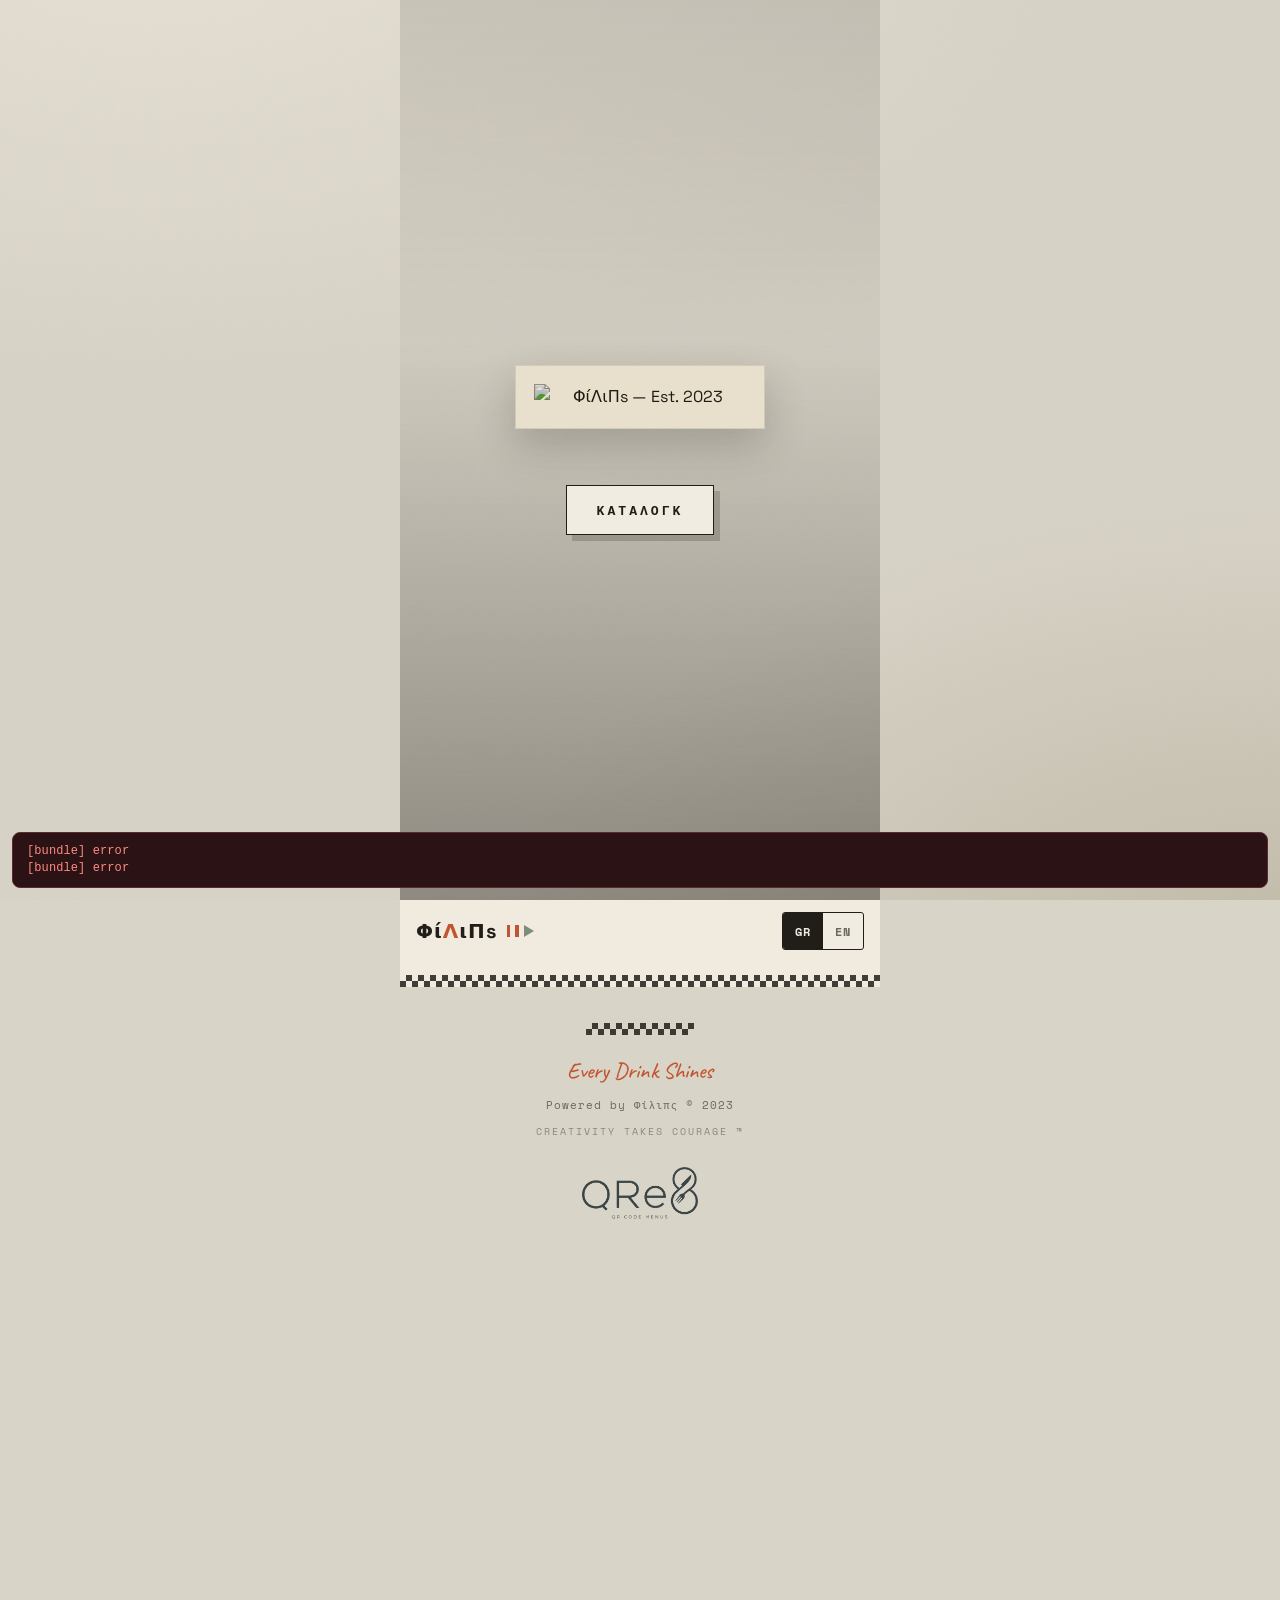
==== commit 0b56539f: "Add files via upload" ====
--- a/index.html
+++ b/index.html
@@ -166,7 +166,7 @@
   </script>
 
   <script type="__bundler/manifest">
-{"8c365b36-5487-4311-bd0e-43560cd69e60":{"mime":"image/png","compressed":false,"data":"iVBORw0KGgoAAAANSUhEUgAAAbsAAAG2CAYAAADm9yjAAAAQAElEQVR4AeydB4BcVb3/f9+Z3VRCCiEQepGS0DuhBQERHiBF+OMTBUF8KDakPH36EPVZn4pgQ31KkQ4K2AAp0kQC0nsgEEqoEkISUndn7v/[base64]/[base64]/PnzbeXKldVpQLWKgAjkJSCxy4tFiSIwNAIUNdbAkJbJZOztt9+2Rx991H7yk5/YP/7xD5s7d24QPebnGsvJREAEKktAYldZnqqtbggMf0c4TUl7/fXX7X//93/t8ssvt+eff96WLVtm77zzjt1+++129tln20033RREr7Oz0yiKw99z9UAEmo+AxK75jqn2qA4IJCM1itsFF1xgRxxxhH3qU5+yD3zgA7bOOuvYXnvtZccee6x95jOfsbfeeisIIcUOQDinVwe7oC6IQFMRkNg11eHUztQTAY7SrrnmmiBqG2+8saXTaUulUgYgGM/bvfzyy7bHHnuEEd1TTz0VhA5APe1GU/dFO9c6BFKts6vaUxGoHQEANm/ePFtttdVs6tSpvRrmqI+juCeeeMImTZpkb7zxhh144IF2ww03BLHr5awNERCBihCQ2FUEoyoRgR4CFDOO6jhqmz59ehjFAT2jNY7u2trabK211rJXXnnFNtpoI5s4caJ1dHSEc3c9NSkmAiJQKQLli12leqB6RKDJCACxsFG82tvbg9hR4JLd5EUr3KbYbb/99jZ58uQwxcl8CiVDmQiIQGUJSOwqy1O1iUAgQDHjaI0jNybkihjjiQHxBSkrVqygm1EcQ0QrERCBihKQ2FUUpyrrQ6BlNylmm2yyiT362GP2zqKF1pnJWCbKWtT1F2I+AFzRsdI6Ojvt3n/eZ9O2mG6pdDqct2P5loWnHReBKhCQ2FUBqqpsZQJ8/mXkU5dmY8aMsd1m7GoXX3ShLVuyxFztLMq4zEVmcEu5Me2pp560Bx+43w543/vM9c8Ark2LCIhABQlI7CoIU1W1MgEfs7l4+eDNR2YZB5F1g+0987224/Y72k/P+an94ZprbM4zT9uKJe/aa6++avf8Y5adf/6Fdtutt9qJHz/BRo4a6WXiZ2iaxaIYEsIqCuumXGmnRKAGBCR2NYCsJlqAQOSjMdejyOAy5UJlHQZkLeXJM3bexT7/+U/bRhuuZ88/+4y99fo8e/TB+2358kV2yMH72cknfdzGjxtrbe1pgw/3MpkOy1IrfcrTwhKFtVYiIALlE5DYlc9OJUWgh4CLGiUpijK2dNkie27uU7Zk6Xxbseg1e+Wpv9s7L/zTJrUvsC03GGM7bTLZdt5kkk1bvc3S85+1f83+p709b44P5lbYiy89Z+8sfMvrZW1eqcf0EgERsCEjkNgNGaEqEAESiHwk55bK2tLl79i9991ub81/xZa9Oc9m33aDzbnVpzBvudpm/+1qW73zVXtp1p/s6b9dFbYfv+06m/vILMtmltpDj9xjr7z2QhjhIWhdxMrdwoaHeomACJRDQGJXDjWVEYG8BChINJ+DRKcZMpaylTbKltqY7GIbGy210dEKG+lpI7Oenl3m28tsjK2wtqjDzCdADR1+zm95iEc8Acg039JLBERgaAQkdkPjV5XSURT5ORs/7+Mh40NtROWLJ0DevOmbxnjxJWEIzvxIpV2iIuPILOOJnfDj6WGmbbSNmLyRYfXNDR5mR433s3JthmzK4LJoXiCyjKdlXfCyFi8pD7ywr0t5Jf3P3QfGaaXUI9/+BHIZMp6Pdf9SShluAvwkDXcf1H4XAX5waHxW4kMPPWSJPfjggyarDYOHH37YFi5cGP7Z6DosxQddmuQy54LlGxQvpF3D0mZot2jMRNv+oA/Z7kd/ynb790/bpE22sQ5rs2zEi1r4UYSLXGRmcOmDr6O4HuPCdIaFje+hF198sfs9k7yPuG+0ZFvhQ92fsVJY5DJM4vx8vvvuu4UPjjyGjQA/YcPWuBruTQBASHjggQfs61//up111ll25pln2le/+tUQ5zbjsq8GJpXmQL60l156yYD4WIQDUuwqR48YpcGyBk5H+kbGBc9GjrPOtnGWTY22rG9nU7DIz/NxytNc2rxhFz9v0Nv3Ih4p7UWhY4nrr78+vGe+9rWvdbPivtHyc6sO02Ztixxp3D9+Vr/1rW8Z3zdkL6tPAhK7OjsuAIyPmuKXFgAbO3asjR49OtioUaPCjcq8WVk2piosyJs/xQO4CJU4jRy5PsIVihYLl3ngCdnIIjcg5XLmH7lUu2e0uQh6nOnZTvfLmifE5l42xIUPmub7Jt97hvsoGxs+W+Vy4Ocv4cvPamJDPGwqXkUC/mmrYu2qumwCAILA/frXvw4/7Mlfub7yyivtiiuuMIayKyvOgWwvueQS42O+eB6GBw9wBWOkCMv1jAzm8uWyRYGDh6wg46mRpV1E+cFLRWaprnjw8LirXvD1LBYoyfiFmxQ4/vjj7bLLLgvvF753aNxmKLu8+zNVLguy5HuFv0DPfyxy2SfHoBnDRt4nfuYauf9N23d+eACE/eNIg8YRHw2AATKgsgwIm3z5MGaGNKYVYxSnoFV0hq/ceAw95i/fsNgiD2lB1Hx6E5b2FH4MKXc+AqSbhVzzDCtlAboKeyF+Aee+Z7gvQE++u+g1BAIALOFrvgBi6xjq+sVPWV13sNU7B+hDVKv3ABCzBmAUBythYUnKlXlZM/9YIeuK5WbwWhhGHjLuXu4TuTEr8uFd1pOzvg2Wy8KT4WXduG3Jwu0kPnAIwACE/nMfAFiyAAh5gEJgaAzIFIjr6PmnhqmyeiXgn8p67VqT9auM3QFQRikVGQoBAEEQyqnDx2UWRS5mrmspF7u01xXq8ZN4YTKT5+c8IRVGdC6Anm4ed2UzL2V0T8F8+jNj8Reob/iWF9GrzggAPDZxpwA/epEf9HhT6zolILGr0wOTdAvo+VAlaQrrlQCPVday/sWXzba5YHHbLELaopR/1OCWzVpHptN9Oi1yIcvQ13fHA8tmPGLtPp5rs5Qf98h9zeI6TEtdEYj/GTEDeo5PkmZa6pKAf/rqsl/qlAg0LIE02i0djbKUC5dFGUPU6eKWtUwY9aVsZSdHbrBs1sd7KX5ZZoxaGFm7RdkRZlHazOB/ydq01BkBAL16JKHrhaMuNyR2dXlY1KlGJMCvP34Hjl9lkh2w3+G25pR1jMO1rAte1s/NmU9tZjpX2A+/8z/2xOOPWpbOLoBpnwFLdWRsRFu77TZjL3vPxtMs4lCPFQYQ7uDjwBDVqi4JAN0Hqy77p06Z//MpCiIgAhUjAB+PjRw52lZfbW0b2T7OsiNWtY5V1rCVq0w2GzfZXnz5dWtvG2G33PI3i0asYplV1rSOsVMNq6xu2VSbTZ481VYZPcFSaPM+wS15UfCSuMKWJqCdL4uARnZlYVMhERiMAAyW9qnJETZ5/Wm211GftD2O+rTtcuCH7PZ7H7FDj/yQdfg5vSkbbmUzP/wZ2/OYz9q0Pd9vhpGGqM3g5/[base64]//fVt5cqVtmjRIo3sYlxai0DVCMSfvKpVr4pFQASWLVtmb775pm266aZB7Ch0AGzkyJE2ffp0mz17dpjK5ChQtBqFgPrZaARSjdZh9VcEGokABey5554LQkdxY98BdI/kdthhB7vrrruMU5nMoz9DmQiIQGUJSOwqy1O1iUAvAhSve+65xyhqQI/[base64]//t//69bEJO6GdLoV6gd1icTAREYmIDEbmA2yhGBvARyxerll1+2p59+2t54440wDZnkJQU5oqMl2wCCH6/OfPHFF8MojoLG+/A45UlhW7x4sT377LNhtEeRe+aZZ2zBggXdF7X0bSOpW6EIiMDABCR2A7Opixx9sdXFYcjbiRUrVtitt95qY8aMCbcR0Gn58uW2ZMkS4+0GFC3GOUVJEWM+jycAe+CBB+yJJ56w+++/3+6++26j8P3lL38JokbxZLlrr73WKICs8w9/+IMtXbo0iCMQn+9jfS1u2n0RKJqAxK5oVHIUgZgAgDDKAmALFy60p556KozW+Oiva665xn71q18FIfvb3/5ml112WbjHDkBc2NcUvH333ddjFoRy7ty5tuOOO9pGG21kr776qm233Xa2yiqrhLzJkyeH6U2KJ0eILBsKaiUCIlASAYldSbiKd+Z/4/zPnk/H6GtMH8xYll9qtHfffdfo27eOYrdZlqMK1lV87+VZLIE11ljDeDXluHHjwoOd999/[base64]//jHjVcE8rxQpfZR9cQE+KxLPu7rpptuslmzZtmuu+5qN998cxjJ8ckoEyZMCOx5vu2OO+7oFjyW4ZQl/xHhqJCjvFtuucV4vPkIsRtuuCE0wKlOnhPk9vjx423EiBEhXavKEODnlOdEL7roIuPn5Pzzzw+fu8rUrlrqjYDErkpHhOdzaDxfwy9FTkExpDEOIDw6CkD3lBgQx/mfPn3MFwDhS45pSVmODIo1lqMvAH2QnWclXxSf4447zo444gibMWOGrb766nbUUUfZwQcfbGPHjg129NFHG0d9HKXRn+3zmJx++unBl6LIqUqWe//73x+O9Uc/+lE75phjbJdddrGNN97YDj/8cGMen8ACgFXIKkSAnw1+Tjmbwn9CKlStqqlDAqk67FNDdwmIv4z4IQJg/E/9Bz/4gZ1zzjnBzj33XEvsHE9L4rnhkUceGc4BcUrrW9/6lp199tn2wx/+MIQ/+tGPQj0sW4yx3LrrrtstqKXBlfdABACEf1b4Twn/CaGQJXGKWRJnOo0+AMJx4HuDaTT60hinmCXlGGca83INgGmpHAEA4Zyo+QIgHB+P6tWEBCR2VTioQM8oil9UPK/DJ2isueaaRuM2w3zGPE5ZsVv84uM2LZ9vMWksm3zRsk5Z5QgA8ZcjgFApgPBlCeQPg5OvAPjagq/5AiDEAfiWdccB9IqbLwB8rVclCXA6k1bJOlVX/RGQ2FXhmPCDA6DfFxWbYh7DfJbkAQjZ3AbQqx6gtO1QkVYiUEUCqloEGoGAxK4KRwmIBYliRUuaAOJ0IH/I6S0AwT0pB8TbAMoWvVChViIgAiLQwgQkdlU8+EAsUKU2AaDUIvIXAREQgTomMPxdk9gN/zFQD0RABERABKpMQGJXZcCqXgREQAREYPgJSOyG/xgU6oHyRUAEREAEhkhAYjdEgCouAiIgAiJQ/wQkdvV/[base64]/kNDwGJ3fBwV6siIAJNQgCIf5ILiMMm2a2m2w2JXdMdUu2QCIhArQkAErpaMy+1vcYSu1L3Tv4iIAIiUIAAAANQwEvZjU5AYtfoR1D9byoCCxcutK9//et2xhln2H/+53/Kqsjgi1/8ov3Xf/2X3XvvveE9dP/99wfep59+uhVjPEbf//73LZPJGM/bnXfeeeG4Mb1cu/baa0NftKo8AYld5ZmqxuEl0NCtr1y50ubMmWNPP/10sKeeespk1WHw5JNPBrbz588PIzv+ozF79mwrxZ5//vnwfqPgvfTSSyWVfeaZZ4J/EvKYv/baa0E4Q6VaVZSAxK6iOFWZCAyNwLhx4+yTn/xkGCFwdFHuCEHlzggMB+KQjJpPO+0023bbbS2bzdoWW2xhp556qjGtkPHY0OeEE06wVCoVxPLoo48uqizL0ZK2kpB93W+//UJdQ3sXqXQ+Aql8iUoTAREYHgKjRo2y3Xff3fbaay9ZFRnsueeege8ee+xhU6dODQd7jTXWsL333rso4/GZOXOm7bTTTkGcANh2221nTCvXWOemm24a+qJV5QlI7CrPVDWKgAg0EAGeb0u6mxtP0hQ2BwGJXXMcR+2FCIjAEAgACCO0IVShonVOoAyxq/[base64]/okAiIgAiIQCEjsAgatREAEREAEmpmAxK6Zj672TQQKE5CHCLQEAYldSxxm7aQIiIAItDYBiV1rH3/[base64]/+tW64wBsxYoV9vnPf96OOOIIO+mkk+z73/++3XnnnbZgwYIw2huuvtWahdoTgeEgILEbDupqsyIEbrrpJjvvvPOKtksuuSQITi3FLmmL4ZNPPml33XWXPffcc8a+//znP7cPf/jDdvTRR9tDDz1UESaqRAREID+BVhG7/Huv1IYmcMMNN9j3vvc9+853vlOU3XLLLZZOp2u+zxQ62u9//3tbvnx5mNYEEEKmUwSfeeYZA1DzvqlBEWgVAhK7VjnSDbifFILE2H3GORXJMNlmCBQnEpMmTQpix/K0pC7Gaayr0sZ6aW+++aZRbFOpVLg4BYj7zO0tt9zS3v/+9xvjQJxe6X6oPhFodQISu1Z/B9Tx/gPoHu1QMNhVhitXrrQlS5YE0eA2jXmFbM011wwjK14ckrdMoQrKyAcQ+vmHP/zBKHhsF0B3Te3t7falL33JJk6cGEZ63RmKiIAIVJSAxK6iOFVZJQhQEDo6OsIVi8uWLbNHH33ULr74Yvvyl79shx56aBgF7b333nb99deXNBr6zW9+Y/vtt58dcsgh9vGPf9x+/OMfh9HWG2+8ES4QoQjyIhGO+Gjsx1D3h3VwH/70pz8FMeM2R3AMWTcvVtlll11CHtAjgsyTiYAIVI6AxK5yLFVTmQT4xZ9rFLq5c+caL+CguB155JFB6C699FJ75JFHwgUeHCVRnFiu2GZ5vuyVV16xp556ym6++eZwNeQnPvEJO+CAA+y0006zu+++2959990wEkvqTcJi2+jrB8Aee+wxe+KJJ/pm2eqrr24nn3yytbW1dY9g+zkpod4IqD8NSkBi16AHrhm6TSGhcV8YUrzmz59vZ511lh1++OH2gx/[base64]/m2JA/oXY7phYxC+s1vftM4alxjjTWCsK266qph2nTs2LFhlAegVx8L1al8ERCB0glI7EpnphIVIEBhoXHU89Of/tR+9rOfhelKAP1qpx8NQLcocHvEiBHGkNavUJ+EVVZZJfgyuZA/ALrZFVdcEfo1lGlMAEaRO/PMM+2Pf/yj8SKZc845x7bbbrtwG0RoSCsREIGqE5DYVR2xGshHgILDkduFF15oP/nJT4yiB8CiKOoWpaQcgDACoj/Ps+24447h6syDDjqoW/xskIVi9e1vf9v+53/+x9Zdd91BPOMsIBY79vGXv/yl8RweEKfFHsWvAYQ+ArApU6bYzJkzbZ999gkjPO5P8TXJUwREYCgEJHZDoaeyJROggPBLnsYrFDmiY1qhigDYRhttZBwVXXTRRUE0eBUjywFg0M8AhAtNKJCbbbaZHXvssXb11Vfbhz70oe5RFdC/LPtDYx95ZegvfvGLcH8eRbNfI3kSWJYX2tx+++3hytHcewJZJ/sDIAi4aREBEagJAYldTTCrkVwCAMI9dLzakg9B5nmt3PwkTtEAEEZGe+65p1122WXhApZx48aFNF70kfjmC1meddOfoyrG1157beMo79RTTzVOg7IcELcBxCHLMT2xe+65xx5//PEgnElaofDvf/+7HXfccUGUeV/ff/zHfxhF+rXXXgtFAYQRLICwrVVpBOQtAqUSkNiVSkz+QyIAxF/uDz/8sFEQWBnFBYjTuZ0YgDD6ee973xtuAOcTUIDefixrgywcSfHpJDxnl7hR9E488cQwwmNaoTp4leYdd9wRBLaQL+uj8apOts22nn/+eeOVpl//+teDWPOZnqwT6L0vLCcTARGoDgGJXXW4qtZBCFAE/vrXv4bRHd2Agb/011lnHfva174WHqfF6T+KB8tQdDiyAwYuSz8a60hGcdwGYCNHjrQvfOELRgFlGutjOJDxQc0D5SXprINTnfy9un/84x9h5MY05rPv3G+OZPnLB8l+ME8mAiJQDQK960z13tSWCFSfAL/0//nPf4aR0mCtAbBjjjmm+6ISoGfqD0AoD2CwKkLe9OnTg/CEDV8BcRmO+D74wQ/2yvPsvC8+sYX9BuKyeZ26Evn0l3nz5oX+dSWFgAJH0dtqq63CiDURwpCplQiIQFUJSOyqileV5yPA81YvvPBCOAcGxOKRfPEzpAGw1VZbLfzeG0UiqQeI/[base64]/2xvww03DG0DcVpfX22LgAhUnoDErvJMVWMBArycn6OlxA1A95c/EAsAANt+++3D6M8GWIDYd4DsIGB8SgmvwKQP0N9//PjxxotXEiGkXz6bMGFC9+0K+fKZxjp4ywHP7wG922Iebf/99w/[base64]/fXXD6MsoH87zH/99dct30gMQBAltk2x5LMs6Z/Uy3iu0Y8XpST31zGPvrl93GKLLcJv2CV5DGUi0OQE6luQ6wIAABAASURBVGb3JHZ1cyhapyO8t40XagAI04t995wiwZuuef4ryWNaEk/CXCFJ0pIQiMWKjxgDkCT3ClnnI488YrzSsldG1wbzAdgOO+wQbn/gdldWr4BCxzzebvDQQw915wEIQpsksJ5k6hXI36fEV6EIiEBlCUjsKstTtRVBgDd0c5RDVyD/lz6nFvnszL5TgiyTGJC/bJJPEeIzMfOJIsWJ+XyaCeO0pFwSshztAx/[base64]/1JXnwvI6eSLQW3w8KbwAhJvSOWXKukJi1wqAPfnkk3bWWWd1pQwcnHTSSTZp0qQglkD/tgAEEeS9gw8++GDws5wFiMvMmDHDeJ4SiLdzXBQVARGoAQGJXQ0gq4keAkD8Zc+bxT/96U8HcegrRok3R1+/[base64]/NDqmWeeabwSMzcv8UlCIG6PP/DKvgFIsrpDXn267bbb9utrt4MiIiACVScgsas6YjXQlwAQCwLPqXEqkUKQKyhAnM9yAIwjuVtuucWOOuoo+/d///fwcz+PPfZYED765BrrAeIyG2+8sfFpJpwK5QOljzjiCPvNb34TygE9bfQtP2HCBPvJT35iPMcGYFCRYnssz/N/SZzbiTGNv47OG9sZT9IVikAtCagtM4md3gU1JQAgiAcv1KDxIc0//vGPbccdd+y+DSERBQChb9ymceTE82LnnHOO8dcKLrjgglBXcMqzuuaaa+zwww+373//+3bffffZ0qVLw5Qk60oMQKgDiEMKE/132mmn4Mtqc0eA3M41AMZfROD5RdaZm8c4AOP5ST5bk9syERCB4SEgsRse7mrVCVAcaBSYX//613b00UcHgWGaZ+d9MY/iQ+Hj78YxzrS+zhRS/nYc/ZI8IJ5yBBDaYVnrWgDYrrvuGkZ+/LFY5gGxAHa55A3YNkeZFNJ8DgBs5syZIQtACLUSARGoPQGJXSHmyq8qAZ5To/GBzN/4xjfs3HPPteTRXBQSIBYoxpOO8Bwc45zeZDrQW0SAeBoTiMvSl5b4MqSYMQRgvGLzS1/6UhA6/kIChRJAGPGx3EDGftD4iDDezsA6c30BGG9d4O/p5aYrLgIiUHsCErvaM1eLXQQAhAtVAISR1qhRo+z973+/XXrppfad73wn/OoB08wXAL7ueQEYUIwoYokngCQaQubRKGh80DSvyrzqqqvsxBNPtNGjR4c6AYQwFBhkxXp4defDDz/cz4siyPxtttkmXOTSVwj7FVCCCIhAVQlI7KqKV5WXQoCCkIzyeCEKRYjn3TjiO+SQQ2yttdYKIkQRoVFQBqofQMgC4pD+vBWBU5Vf+MIX7KKLLrI//vGPdsopp4TRF8UPiH1DwQIr1gfA3n77bXv88ce7zzeyGIAg3tyXnXfe2XghzmB9NS0iIAJVJyCxqzpiNVAMAQodgPBYriSePFbsuOOOM16UcvPNNxsv8f/FL35h3/rWt4w/7gogCGDfNvhTOl/72tfsu9/9rp133nl211132W233RZGjae4wPGiEU6dsi2KEoAgUNy2EpYbb7wxPFszEUsAoTSAUB/7wTpppkUERGDYCEjshg29Gh6IAIBeAgbEIsh73vgzOQceeKDxVgJeSMIRE0dZuXUBsP3228+OPfbYcLsC/XkRDG9kp+jQ6A/E7QBxyLRSjOcM801hJnWwTT4mDECSpLCVCWjfh5WAxG5Y8avxUghQpBJjOY6mKHaMA7GgcJs+vNCEIsh4YkAsmkDsy3JDNSCuC0AQaCC+KIb94O0UyTnHobaj8iIgAkMjILEbGj+VrgEBoEdIAIQWAXRf3GK+UFwobhRAniPj/XuMe1Z4AQhiFDYquDr99NNt//33t1VXXTU8CYajPVZPgeXokn0AqtM225GJgAgUR6BBxK64nZFX6xAAYHzeJG9V4E3pfOIJjfEf/OAH3Q+ZBlAVKBRWIL5tgU9o4S808DmevLqTF9Owb1tttVUQwKp0QJWKgAiUREBiVxIuOdcLAQDGWwf4CLDDDjssPCmFT0s59NBDjWKTnJ8DKi92FDqO3HhhC5+MQuOjyXjbxBlnnBHuFbz44ovD8zWByrdfL8dA/RCBRiIgsWuko6W+5iUAxIKSmwn0T8vNH0ociOum6NFYVxIyThFMpi9z05knEwERGB4CErvh4a5WK0AAQL/zcED/tAo0lbcKIG4L6AkTR478KHgMkzSFIiACw0dAYjd87NVyExIAeoQPQBPuYaPvkvrfqgQkdq165LXfIiACItBCBCR2LXSwtasiIAIi0KoEShG7VmWk/RYBERABEWhwAhK7Bj+A6r4IiIAIiEBhAhK7wozkUQoB+YqACIhAHRKQ2NXhQVGXREAEREAEKktAYldZnqpNBESgMAF5iEDNCUjsao584AaTp20kIT0ZB3S/FlnIREAERKBcAhK7cslVsdxaa61lBxxwQPhxUjbDJ/[base64]/AtCmTifUUNczkIZpndZyGRq1nNi80asK9m0iEA5BCR25VCrURmO5Gg1ak7NtDIB15mI4kNzDXKpcxq+9pGeb3rcX/TxgCM0Ck/kUhQx4qEnF3ixVNYFi6GXjNw9iuOeahnGE7PIsp6f9bojN/f0V+StRB7qJQLlEZDYlcetJqUAGICatKVGWo9Arz12HaHOWeTSk+00y2bcPB5lLIo6XXxWuiB1eOiWdcustKz7ZTIZy0aR+0QGy/aqMncjctHKRqwya52ZTov/MpYN7XT6IK/T66B1mEUrzUIbne6bsYxXy7LmfTMXwtx6FReBYglI7IolJT8RaGICrkMuI3A96bAos9iiznfMVr5tWPGO20Kz5YsMyxa6cZvpb1lqxXxLZZY4lU43ytDg/5hlXbGQ6TCsXGxprze9YqGlVr7j217vSjdPw/IF3tYCb8frXvqmpTPLvE8uvOZfVREtNKWVCJRMwN89JZdRAREQgWYk4CO4xW+/an+99Dy79cJz7PYLfmS3X0g72+787dl2x29/GNtFP7JbLz7X/nr5z+25x+6zFEd/gUd/seM0fDCX0pSP/Ba/Nc9uufz/7JYLz7W/ef23Xni2x3/o7f3Q/nbR2fa3355jt/32XLvtkp/YzVf8n815ZJalfchJMc5yloMW2tKqNgSapxWJXfMcS+2JCAyJAHyqER0dNnLxazZ60cs26t2XbfTieTbGbeSil2zUohfd5tmoha/ZWLcxC1+xjoVvepv9Rc4TXd64pvk8pAtd5ELVuXSBpRa8YGMXe92s39sZ43WPdhvl8dFuDEctesVGLnzVskvfNp/j5Mvry7IW0yIC5RCQ2JVDTWVEoMkIxHLl4ydELiyRj9ayPnGY8fNwke9pFEKf5MwJsx7P+txl5Pnmceta4m1uxHXGscg9Ip5z81Fg2r91UpGn+DZD3/S2zNIuZ2mY0VKW8bROL+VteLrrpMcjb4/1yUSgdAJ8n5VeSiWKISAfEah7ApGLTmwUlYyLCQXFzc+vRdmsRS5I7tK1H/DQ81x8wivJ6EryzAFeMADh/lGPuYjBzMdooHnUX0bzRG8vCmbeANwYxmbuk3IzLSJQFoFUWaVUSAREoMkIULHiXQIlxcUpDuM0Y1piHP3RjIuLU5cogZsDmLv7iDHODCLmzcVpHomT+689Cy6ovevtvdW/kFJEID8BiV1+LkoVgdoQqKtWXF28P/Ga4ykXlsilyQNPznnRg2ZB/uhp+ZbYxXPAMZyH7hnSvEJ/[base64]/A4GIX8ghplV1CPCcnetc10UqGYY+rOPojladNlWrCFSfgMSu+ozVQoUIZLPxBQsUvGKNZRLfgbuhHJc3h+BjOBc2f3ncXy50vrasJ8QSyC2ZCDQmAYldYx63luo1xYqi1dnZafPnz7fXX3/d3nzzzaLsjTfesGXLlhl/iqaloJWzsy5qFi5JgaVc4WgI2+aLC6Gv+WKMxrhMBBqFgMSuUY5Ui/eTgvf222/bwQcfbLvvvrvtuuuuNmPGjEGNPvS99NJLDUCLEyxm951R91UoHje3PKrmqcwppsKm8tHONDYBiV1jH7+W6T3F7vbbb7fXXnvNOjo6gq1cudIGM/qtWLHCHn/88a7nLbYMrjJ2lKpGiyc04woQRC3cehAnaC0CDUtAYtewh641Ok6R455yGvPqq6/uno4E/Iu4CEun0/bII48EcWRdNNYn603AaXoC3PzlAW85MOM50qj7mZaeo5cINCyB2ohdw+JRx4ebAODfvN6JJ5980h5++GED4m1PKupFcXv11VftrbfeCv5AaeVDoZZYkUtske9vcuUlZzWZ6kl6iUBDE5DYNfTha43OU7Cuv/56W758eVnTkUuWLDGKZWvQKnMvcxWOca8mQjyy86hGd4Qga2gCEruGPnxN1fm8O0Ohe/fdd43n6xinUxIyXoylUil74IEHinFtcR9XOX+RcIYBAAAQAElEQVSl3XirQcRhXReRiM/O7IorEIFGJCCxa8Sj1iJ95nk63m5w991321NPPRX/+KdPQwKlTaxRHGfNmhUuZuEtCNxuEYQl7qarnAWZs3ga0zn7K+tWYkVyF4G6IyCxq7tDog4lBBJR+t3vfheSku2wUeSKZTiymzt3brhHr8hiLeoWqxqMDwyj6MEyHieMWPwsTGfmDPis5osaFIEyCUjsygSnYtUlQJFiC/PmzbP777+fUaNohUgJK8C/uKPIFi1aZM8++2w455fUXUI1ze8K30XeY+ABXwjqBpc6mEZ2JCJrdAISu0Y/gk3Yf4oRgCBMt9xyiy1YsMAADGlPOSVaztWcQ2q0kQpzBtP7S8q0lIsdzZP6vTzLutz75SlBBOqAQN4uSOzyYlHicBOg4PF83bXXXluxrvCKTIoewK/z8qpln2gszT4ypOXGud1oFi5GibLm/1W4kKUM/HNFS7mZL/6vh6/NKHSMgCuZCDQQgVQD9VVdbRECFA5eSMInnzzxxBNFTV+yDG0wRBQ7Xtk5mE++PApkYtddd5196EMfstNPP90uuOCCMMXKkScFkH1mH2j56qn3tMj/CeCZumwqawxd2rzLkVHw4m3f1EsEGpSAxK5BD1y1ul0P9SbC8vvf/96SeL5+JaLCc3lAPNZI0vL586HQfNxYvrzB0lg/89mXm2++2e6991678sor7ayzzrIPfvCD9m//9m927rnn2uLFi+lmQNyXsNEwK4SLT9hdDuYiMBYbPCFnM07UWgQajECqwfqr7rYAAQDhyknecgDEX7P5RAxAEJYDDzzQxo0bZ/QBMCAhPifzscceGzB/oAzWS+OvJ+Se92MaR3O8iIZi98c//nGgKhoknexoZvE6Dhmn4JkWEWhgAhK7Bj54zdh1Cgjtvvvus5deeikIGLe5r0mYG580aZJ95Stfsfe+970G8GuZufmNwvTQQw+FOvN7DJ46Z84c4+iQXgDC9CoQt9nW1mbjx48v2Aer5yXi10G8P5y2zMKnM/OqXD3vhPomAvkJ8N2dP0epIjBMBChql112WZjCHKgLAILYnHTSSTZ16lQ77LDDbMSIETbYwulIjhY5HTmY30B5nMJk33LzAQSBGzNmjG299dZlC2luncMWD8Lmc5ZdHYCH3ArGDd/WSwQalYDErlGPXJP2G4A999xzVswI7D3veY8dfvjhgQSFZu211w7xgVYAwg++JqOzgfzypfPngvjIsXxiR/9NNtkkiC7jjWjdWkZl69oBRoN5JsOu5PKDEisJ7mFVfpMqOXwE6q1liV29HZEW7Q9FhMZRFx/6vHTp0kFJALATTjjBOI1JR4b77LNPGFmxDtbF9FxjOq/GfPrpp0MyfWhho8DqzTffNJZjHYkryya2xx57WHt7e5LVcCGnLY23HrghcoXxUV7Wvx14oYpvde1PT4w3mtPNh7Wel3XLr4iAp3uuhaJsxSNdSXEyN/IZrwVlunt5EbM4DsShaRGBEgn427nEEnIXgSoRoHBQ5Ch2/B26fM3Qh+nbbLNNuAqSfpyeBGBHHnmkjRo1itlhijNEclaJHy8y4a0CrAso7suTt0HwFgPWkVQJxGWZNnPmTAMQLMlv3BCuNLAUFc1gieBFjJtnucHjFszMEH+NROaLi6Sv+714H1+ox/OD5Pn5wLgmbnkbXlfUxyw8fJp1w+uL3PzVFXhMLxEoiQDfSSUVkHMNCLRgE8mIiUL0zDPPWCJG+VBQXD7zmc+EKzCZD8B4gci0adNsxx13DA+MTupjfmIUN5Z95JFHwvlAbid5hUI+SJr++epdc801bbPNNjPm0wrVVa/5FCPXG39FxnvrUp4QRnmWDWkIT8rMevfdXLTCvQquQ47f05KXJ3RH+ysTZc0s8vrMzX29HoT6s77dY8EHafeMjHHzXN8IgWkRgTIISOzKgKYilSdAEeLVkrwwhbUDMI7arM9Cv1133dU4bQjAAHR7MO+QQw4xhkBPerdDV4S/oMBnZXZtDhhQuGgrV640ih0dAQRRYzwxjjJHjhwZ+gIM3G7iX9+h75/R4q8G7k3KVYZh3O/Icy3onLkYWhj9pTyNZr5Ebnx5yHxG3VzT4jI+WkshFfTLPTxkzYz1NVg2lHdfr90dvRZ/0c0DvUSgVAJ8J5VaRv4iUHECFJWXX3453LDNOOBfdtlsv3ZGjx5tn/vc54whxRDgl2XsRpGjCE6cODFOGGDNG8tfeOEFA3rKDuBqHMnxXB39c33YRxrbnDFjhjEECteXW8cQ4xUvzt5zujHjkYx/M2RSsAxSbmm3lOtaW2yWtsjcyS0bTtyxKxFXbkz3wPNidetKdzaZbGTZTGSdflizSFvW2ryethBmrd1DGrfbQ3rEOmg5VbJmmQiUQ8Df0uUUUxkRqCwBAHbXXXfZW2+9NWjF++23n22//fbdoysABiCUofjwisy99tqrOz9k5Fndc889QcjyZPVKotjxVxeWL18e6gR62qLYcvp0p512Mopdr4INu5GyTrRbB9psZarNOlIjbSVGe3y0rUiN8rhbarStwIjg1zZidNjTyLlEIZZvFbl4mVtkqRGjLNvG+kZ5nSO8zpEedm2DaUl8ZKg/48IaagzYB24h+GglAoMQkNgNAkdZ1SdAgaLxHN2f/vSnfgIEIIgZgHCOjvfV8X66VCr/W5d18dmV9KFQcQ+YRmOcRpF69NFHQ7256czLNeaxnb///e/dQsc0+gAwTruuscYatummmzac2CHshK989AbAUm7mo63R49e0bfb/sG1x4Mds+gHHux1n0w881s23Dzzepv3bx9yOs2kHHW+bHXicrbfVDDPzYwEPaB70vJiAwBmemErBJk3dyLY58CO2+QEftekHfMSmeXyzAz/qdbn9m1t3/CPeh3+3taf5PzZe1rwCgCsJHnEUbXLsJuDv0u64IiJQcwKAf4F5qxQf3ltHIQJgQGyeFeIUmUMPPdR4EQoFCACz+hlHWltssYVtvvnmxrro0NefdfFpKDxvB+Svh+Vo9EkeMQb0+CZ1HnDAAaEd1kn/RrXIYJGP6NpGj7c1N9nG1thsJ5uy2S42ZfOdPL6jx3ewKZvSPL4pbQdba9PtbNT4NbxcmqWDmUV5EUSOrtNHi1H7KjZ5oy1sjWk72erTZnj9u9jUzXbuZ2t6G2tN28HGT1nbIiRfU/nrztugEkWgD4HkXdQnWZsiUBsCHH1xhMRRHZ9dyXhuyxQR+qy22mr2H//xH0FYcvPzxceOHWt8XibzAP+W9QgQhx4No7TXX3893GDO7cGMV4b+61//Ci7sS4j4inGK6Qw/XwfAAHhq477Ye155CXjMpy8tNcKitBtDN0uPNFpIY3rapyPdolS6a6ezHg4sRvAs3oUYrvB00TMX1mCpdmMd/W2Enyf09pE2eM3xi19XPVtxmtYiUBwBvnuK82w5L+1wtQlQMNjGO++8Y7fccoulUqlgTKMxn2kA7Oijj7Z11lnHAARjfl8DEJJYhr9EkE6nw3bfFQDjzeX8+SC20Tc/2abwcgqTYpukJSHLTZ482TiFmaQ1fJhyfuEF83GeT05GbuZx8wGbq5VFIQ7fdIRG9xQ8zc1CDr9OmGv9FvoDMKRhRjc3sJyHftA9zSN+/JM4/dLIGtsAEOqLfE3zQC8RKJmAv8NKLqMCIlARAgDCOTpOX/KXA1gpRQRAGH0l2+uuu64dc8wx/j1Y/Nt1/fXXNz5RhXUMZLxRfKA8pvM8IsUOiL9smZYY+8nHlU2ZMiVJapLQ99X3l1OHkYfmBqQMfS3sbTaszbyMpazgEpQq9oX7g3Ua/M/yWHA2CzmsG7HgJsmmRQRKI8B3UWkl5C0CFSJAweDo6eqrr+4WN1bNdMC/3HwDgB1//PFhVMcRGxCne1beFxDn05dPVGHY1zGpn1d/Mj7QyI2PCJs9e3YoDsCA3rbddtsZzxECCD4NvaKI8DaCYL4nYXuQ0LjPqTDWi0LcfX3LFYmRPBaZ+Ugtzve4xTEPPOJ1RX3MxTBraa8xacOMI0GaaRGBMghI7MqApiKVIzB37lwb6JcIABifTMKHPQPwLzsU1TCA4MunqXBU2LcQgJD0/PPPG6dQKXi0kOirJP7Pf/4z/CBrsu1Z3S8Atvfee/cS6e7MRowQie+TgzPzeBJlPK9ZvLhryM63Facla3ry64YhzXrKcTPHgu6ZdecnWaZFBIZAgO++IRRXUREoj0AiIH/961+DoOQbgQEIF6WsuuqqZTXCi1re2/U7d0l7SUXc5pNReA8dwK/TJCcOmc/f1ANgAOLErjXz1lprLZs+fbrl63eXm4KyCETmk9huFltkvnDFKVMeB5onNdRLna0HAhK7ejgKLdgHCsayZcuMYsdpRG4nGBin7bDDDnbQQQcZUPoXHIAgRLxdAUC/OoA4jY8O41Qq2zNfGLI/fCD1gw8+GEZuTPOs8AJgvPCFfeMjwnLzTMvQCYRhHXxq01+ucXxCSxTFQheZpw+9BdXQogQkdi164IdztykmFBjeW8dzYhSP3P5wtMSbwk8++WTjz+YA5X3JRX7+iaOvXXfdNbf6XvGHH3443BwO+HjC/ZkJwPh4sJdeeombBvS0z76zXk5hsp99+x4KaFUCgch9M24MXeC6YnxsWdZWWkfnsvAPhxn8z7SIQNkE6l3syt4xFaxPAhQK9ozhlVdeaR0dHdzsZczbfffdw8OeKSYUFQC9fIrZABDE8gMf+ED4wmS9fcvxPjrehpCkA7Ho8cHPfEQY0L/dVVZZxbbddtswcgT65yd1KcxPgMchscSD/0Rko4xlog7ryC63Be/+yx6d/ZA999Icy/rILkhh+GckxJJiCkWgaAISu6JRybGSBPgMzDvvvDOIEL/ocuvm9OApp5wShAqAAcjNLikOxBeSjB8/vl89kX95vvLKK71uLmdfmH7rrbf282fDFF6er+M9f9ymAQi+ALgpK0AAhh6PoF284jJrGVthi5a9ZY89c7/989G77cVXn7PlPrLz/yq6/HPKdaUoEIFiCUjsiiUlv4oR4BQmL/t/4403DECw3MoPO+ww23LLLful5/r0ig+yQXFaffXVwyiRbgAYBJEFEKYwedUlBY4ZQJxPEaTwMY2W5DNt5513Nk6zArEv82X5CFDJshYZzfO5GSwyPq3FPCdjnT6SW2ELl823x5570O568Bab88ZTtjA731aml1s2lXUvmI+3zXgTusdMiwiUQUBiVwY0FRkaAQrGn//853ChR1ITAGP6uHHj7MQTT/R/[base64]/KkgtkknPi2FIQ2Affazn7Xzzz/f+CsL/HHWCRMmhGlVjhJ57x/9ZPkIUJRoXXnh6squuI/RzEUsiw4fyb1lT73wmM165A6b+9psWx69a5m2Ts/NWOT8zfzYsRqfagY8bkNeVEGLE5DYtfgbYDh2f+rUqXbppZfaNddcY9dee20wxn//+9/bqaeeanwqCUdQwNC/5DiaY328qOTnP/+5XXXVVd3tsc3f/e53du6553ZPSwIII87Ro0cbfxfvzDPPDP633367cTT6s5/9zCZOnGha8hPgqDnOifyfDJe2KBtG7JlMp08Zd9qipW/bk3Mfs7t9JPfMK0/Yu5lFlklnfaznQufCZkj7bKWPurNmUdbVLrwFuOHxriCuX2sRKI2AxK40XvKuAAEAYVqQgpYYRYlxhlalBYCxjXxmgyzsEy9w4c8LcTQ4iKuyfEQWRS5WNJ+ypIxlsNIWLl9gjz73iP39oTttzrzZtjyzxM/HdZiBCgZD5CJnKS8Nc5kL5vLmYe8Xc3unaEsEiiOQKsZNPiJQaQJA768tgF+Q+b7eKtcyELfJ0UdixdQOwIDYEqEsplxL+vghDGwtY9mo05auWGLPzH3aZj10tz3zypP2budCW5FdZu7mAgfzeUuDj+B4wUqKiZ7D5196jllYmS/McFH0PN/QSwTKIiCxKwubClWDAND97VaN6rvrBGBAbN2JBSJA7A8gjEo52rNWWag1ffaVSbSgVoy4FvECnqyLXGe00hYtf9uemvuw3f3I3+zJFx52kVtgUbrDssiYpVOW9W+eLFgw8vFcZPD6IxczhgAfAA3jz/[base64]/SHJV/4yH0qbOxkX5jGUiUCpBFKlFpC/CIhAKxGAD7doKYsiN49y77MuYB22wkVtsY/kZts9D99tTz73qC3LLPaJzA6LfCTnBbysWcpgAFjMuAIYjxh1Px/v+WZECyk5KwpqzqZXkruluAiURCBVkrecRUAEWpIAR1SRT0NmoozL3Eo/J/eOzXn1afv7/X+zJ55/yBb69GXGR3EdLnWubgZXr1QWlvIwcnHzqJkLmkctKKCv+Yo8jWFXwGgvgxdCrxRtiEB5BCR25XFTKRFoIQI+d+nn7Tqyy21px2J77uU5ds9D/7DH5zxmvLoy2+4Sl+p0EcyGkVpERfOBG0UqcrGi0EVe3lwse6w3vqhrk6IKwAeFXSmsJOR1R8KWVs1MoDr7JrGrDlfVKgINS4CzhxSdbnORWuYiN/f1Ofb3h263x+f6SG7lfMukVvg4LuPCZD6Sc3Nhg2tU0DXXpiByFsV5PgVqHPJ1m+VdgFjoUl6XRYy7gHrIeKib6XlLKlEEBieQGjxbuSIgAs1MoFvQgsJZEK5MNmOdUaetzCy3d1cusOdee8rufvgOe3Luw36ObqF1ppabpbMG//ZIpeAhjBrk0hQq6FWnlbmEKn0VikdhrZUIDIWAv12HUlxl64yAuiMCZRKIfPCUtchHcRmfklyWedde8JHcfY/dbY88c78t7lhgHfCRXLTSfTKW9XN3FLhgngLqUmJl9mDgYqx44FzliEAxBCR2xVCSjwg0KQEgFhKKXGfU4SO5Rfbia3PsH/ffbo8/84C9vfhNy6YylvGRHj3hU4qI2nwyMp2XSCXGYICPEb0if3W10RPrSlAgAiUTkNiVjEwFRKDBCeR0P+L0pW9HLmJLli61Bx++3x5/4iFbtmKhRT7CM2Q9Fz6Aiy1laUulaPB0vUSgcQikGqer6qkIiEC1CMDHamNHr2JbbD7N1ltnXZe0NrMMDPCvCAoezacrDZHB45HlX5A/WakiMOwE/J087H1QB0RABIaJAAAXL1jKvwnaU+22+qpr27ab7m67bf9+W2/KdBuVGmepjJl1ROYaF+6bS2XaDC6OUQoWsbyHKa8gZVG4QMX6LeiXMlhCGG2ySBBWj3gb5hZ51FsYrKjyKkeg6Wryt3jT7ZN2SAREoGQCriRdZdJI2fhVJtjW07ex7bfcxdZZbWMb0zbRR3ujXc5SlkmvtAgdlnbl4RcIXIXgcbgAwmCueG65L8/M3VRcBIaBAN+rw9CsmhQBEahPAn6OzpWrzQVvRGq0TZmwtm2/[base64]/uMqtRMREQgdYiAEMY8Y209tQomzJxqu241a6245a72poT17F0Nm2Wyfi4LhuLlAtX/GBoH/jBzWFF5pFgvtH3FdHHV2EelCEdkpDx1jDtZeUISOwqx1I1iUDrEPDRGVzKALhcpT3WbiN8pDd51ak+tbmb7bTVbra2T2+2Z0YYpzcta/5ysYq6DBaWyEuHSNeq+wKVIHJdicE36tpQIALlEUiVV0ylREAEWptAZLz6khIGiwwuZgAs7aO9dhvlo7sNfJS3t9tMmzJhHRsRjbS2zjYzH+FZZIbIC7j8eYLlLoDXRkHsJYIw83TTIgJDINC8YjcEKCoqAiJQiACMf+ZrVy7zE3VG4YJ/o6RSKePtCiN9pDd10nq2wxa7Blt9lTWsvbPd2nyKMxW5Y9fVm5ZnobYBMMAtT76SRKBUAv6OK7WI/EVABEQgSJtjgBu/[base64]/[base64]/a9733Pvv3tb9u8efNCej2vhlNohrPtej4m1e1b/F71sVnvZjhS40m6yMUtNcbWnbKRzdhupm27yfa22ipTLO1Tm+ZTm9b1Xu9dWFsiUDyBKotd8R2RZ3kE+MUNwN59912bNWuW3XfffbZkyRL/bki+XMqrt5ql2GeOPmmMsy2GtTL+c9DZ2WkM2basVgT4nqTltAdXO5qlLI0Rfj5vlI1pG2cbrbOp7bTtDNtg3Y1dH/uUySmuqAgUS0BiVyypOvUDYABC7wCe4/Avj7BVnysK2osvvmhf+9rX7KyzzrKvfvWrduaZZ4aQ8VrZ2WefHf4pqE9KrdQrvnfh72HfZ9B85ef0jMLXNsZGjRwbi119v62943rVOwGJXb0foSL7B/iXRJG+w+325ptv2kUXXRTsggsusFob27799tutra1tuFGo/TwEgOS9DEul0m4pF8MkzbSIQFkEUmWVUiERGAIBAN1fXkAcB2oXcnS59tpr28iRI4ewFypaTQIAgsilUqnu94ppEYEhEEgNoayKikDJBIBY1FgQAIOijAJVlGMRTvwCXXfddYvwlEv9EFBPRGBoBCR2Q+On0mUSKEa8Eh8A4b98AOG/[base64]/jbeeOOCvoM5UISZz5DGeD4bLC+fv9JEQASqR0BiVz22qnkAAgCC8AyQ3Z0MwNZff/2i74crJC7M54iOdTJkQ0xjWKzRH4gvrgEQijEtnzEzN53bDW7qvgg0LAGJXcMeusbtOICixI6jsA022KAoX4oXgEGhUHj4PE6es0v8gcHLJBWyLPvDcPny5cYHbz/44IP25z//2a644gq7/PLLQ/iXv/zFmP7KK6/Y4sWLjc/gZJu0pC6FIiACtScgsas9c7VYJAEgHtkBhQUJiEdbhaoePXq0JTeUA4PXS2FLrKOjw2bPnh1+WeKwww6zmTNn2hFHHGEnn3yy/ed//qd98YtftDPOOCNsf/CDHwz5++yzj51wwgl27rnnBgFkXYX6p3wRaHgCdboDErs6PTDN3C1gcJFJ9p3PrnzPe95TsV8nABDO/02dOjVpoqiQvyhx3nnn2ZFHHmk//elP7YknnggPkeZIL6kAQLjxnYJG40iOoz/eLkGx+8QnPmFLly41LSIgAsNDQGI3PNzVahEEeNsBLybhTeBAcQJZqFrecjBixIhCbuEePIoZBYojth/84AdhWpJ9YWGgZyQJ9PQNiNNZFkD3FOxGG21U9LlH1i8TARGoLAGJXWV5DrG21inO0a9LKfIAABAASURBVE+hvV111VWNT08BUMi1qHwK1dZbb90tQIMVAhBGlL/4xS/s+uuvD64UsGL6HZy7VvSn8fFkPE/YlaxABESgxgQkdjUGruYsiA2Fxwos22yzTZgaBAqLHac8C1QXRmu8EhMYvD6KGm3u3Ln229/+NpSjYAG9ywHxNvNyjWW5DSD8jBBHqLvsskvY70J9VL4IiEB1CEjsqsNVtQ5CAIhFYhCXIAy8kISiQRvMl3lA4TpZD5+JSf9CRsHilZVvv/126EsizkDvdpgOIPiwDIVtk002sQ984APhgpVf/[base64]/ZOyfUMAYeo0uZrSfAH61w3AeP7v//7v/+z73/++ffrTn7aDDjoo3NbA53hyhMdzdDTuC/fDq9JLBGpEQM30JSCx60tE21UnAPQXj74CxCsm+dM9QH/fcju41lpr2bhx48JorVAd7A/vrRvID4A9++yz9rvf/c54awIQj0YBFFX/QPUqXQREoDoEJHbV4apaCxAAMKhHsQ+ATirhCKrQ6GnDDTcMv6KQlMkXUuQ4sgQQph4THwBBxIA4ZPqSJUuMPz/04Q9/2O6++26jONI4Bco6WBf9ZCIgAsNPQGLX/xgopQ4I8JcOOAqrZFf4awcUxMFECEBokr95x6tBKVq0kJhnxenOxx57zI4//vjwJJU5c+aER4QBCOI4WFt5qlOSCIhAlQhI7KoEVtWWTwBA+HFVjtbKr6V3SQDGKzEpPgB6Z/bZoiDSjj76aOO9fozThWUZ9jWmr1y50q677jpjGd6uwKnNwUSybx3aFgERqC4BiV11+ar2QQgA+UWH4rHtttuGC0UGKV5UFoAwwqJgrb322iEOYNCyAILfFltsYV/96leNV3GyT0CcHgrnrIA4nT4LFiywb3zjG3bKKacYb1ug4DGdllNEUREQgRoTkNjVGLiasyAkA335A7Fw8PFaA/lYngWILxDpm5XUwWnJROyStL6++bYPPfRQO/vss423QbBcrtGf2wxzjcL617/+NTwcmr+QkJunuAiIwPAQkNgND/eWbhWIBS0fBIoHANtss83yZQ+YBiBvHutjBh/+PGnSJEaD2IZIgRWnUUeOHGkHHHCAXXbZZfbZz37WKJpJsaRubgNx+0AsuhS8m2++2e68887w2LFcX/[base64]/7mf3oRz+yddZZZ0AhA2AcGfJePN6OAMR1mxYREIFhIVC3YjcsNNRoXRCgiPCm8lI6QyHL50/holGk8uXnS+PtBBQ6lktC1k8DEC5Y4dNSeNUln/IC9BcylgXidABBFPO1pTQREIHaEJDY1YazWimBAM/XcVRUQpHgCsTiEja6VhQoWnJxSldyv4DiRGPGq6++arNmzbIXXnjBeHXl4sWLww3jzAPiNtg/3gfIESjL0Zifa0zbYIMNwpQnEJfLzVdcBESgdgQkdrVjrZaKIADE05hAMeLQUyGFJRmFMZ5rHCVSdOgN5K838edTUXhu7phjjrHDDz/cDjnkEDvqqKPsox/9qH3yk5+0M888M9xawFsSTjrpJHv++edZbTDWESK+YpzGG9MptkD+dt1VLxEQgRoQkNjVALKaKJ4AR0wc2VEoii0FxEICIFxQAiBcAAPAuPDilIkTJzIaLF/dSdo777xjfCIKLy6ZP3++vfzyy/b000+Hkd4NN9wQft+OD3/[base64]/J07TnOWKtpJXQpFQAQqS0BiV1meqq1IAkBvAaFIALDNN988jO4oTkBvMSmy6l5urLfQD7ayAP0oYLNnzw6jsFyRAvL3g2VYlpbEAdjOO+9s/PHWCRMmBAFkvkwERGB4CQwudsPbN7XehAQoComQMARiIWE6jY8JK1XoWI6oGAIIYsVtGgDjT/swj8a0vsb0xN58881Qnn2gHxDXB8Qh0/oagCBqPDd48skn269+9SvjBTGckk3q6VtG2yIgArUlILGrLW+15gQoLAA8Fr+A+IZtbm288cZBOBgv1lgfra+wAHG9fK5lUhf9aMk2QwBB4Nra2uyss84KD38+4IADbJNNNgm/vsDbC1g3LVeguc0p16233trOOOOM8EOup512mvHCFNYrEwERqB8CErv6ORaN2pOS+8173n75y1/ahRdeaBdccEEIGafxcn8AJdfJS/zPP//8XnWxbhrFjiLFSgEEYWM8n1FsP/axj4WnpPDqy9tuu81uvfXWIGS8CpP2m9/8xi6++GK78cYb7ZZbbrFrr702PDeTZdkORTBf3UoTAREYPgISu+Fj35ItAzDejL3vvvvaPvvsY0n43ve+N8T5TMxSwVBgWI719bWZM2eG9oDBRY510ChUNMZ5sQzPu62//vrGC074TMz999/[base64]/RIBERABEegmILHrRqGICIiACIhAsxKQ2FXyyKouERABERCBuiQgsavLw6JOiYAIiIAIVJKAxK6SNFWXCBQmIA8REIFhICCxGwboalIEREAERKC2BCR2teWt1kRABESgMAF5VJyAxK7iSMuvMIoiy2fl16iSIiACIiACJCCxI4U6MIpcJpOxxx57zH72s5/[base64]/xtpDERABEWh5AhK7ln8LCIAIFCYgDxFodAISu0Y/guq/CIiACIhAQQISu4KI5CACIiACIlCYQH17SOzq+/[base64]/xqUUgsCErtaUC6yDSD+0ABxyGLFfgCBnjJJOZZNjGkyEag9gfptkZ8N9i43ZLwUA3p/7lifrD4JSOzq7Ljwg8YuAbBsNsuoMW0wS/zonE6nQ7m+/vSRZQMbcRAHvgf4GWGYSqXC9D+Agp81lqHxs8aynZ2djIZyIaJV3RJI1W3PWqxj/ADxwwPE/ykuWrTIrrzySrvkkkvs0ksvzWvMozH/+uuvD1/k/PDddNNNodxll11mMjHQe6D/e4CfGdoVV1xhzzzzTPi2ee6558LnhenFGLnyc8fPHBB/bkNFWpVMoBYFJHa1oFxkGxQ8GgBbvHix/e53v7Orr77arrrqqryW5DG89dZbw3+XAOyOO+4IQnn55ZcbjR9KWf8vPDFpXSYUOX42+Nl66aWXwj+KDLmda/xs9TXmM43hjTfeGD53/Nzyn9UiP+pyGwYCErthgJ6vSX5YaFOmTLGZM2faXnvt1R0yPpDRl7btttsap2P4gdtuu+1sn3326bZ9993XZGKg90DPe4CfD/LYe++9jZ85fm4mT55s3ObnKbGBPnd77rln+HwmIctNmDAh30dbaXVCQGJXJwcCgPF829Zbb22nnHKKnXbaaXb66acPavQ59dRT7VS3j3zkI9be3h7qOOqoo0Ia02n0k50WmIqDOPA9wM8F7fOf/[base64]/[base64]/96U92zTXX2LXXXhuM8UoY67vuuutCnXfccYdlMpmwN4wneczPNabTctMUv86uc46y61qKAz8Hf/jDH2zu3LmmfwTDV0dTryoudk1Nq4id44eGlrj+61//sgsuuMAuvPDCEJ5//vkhZFoljPWxbgoqEP+e3Y033hja+M1vfmO5Rt9KtKk6Lgh8xaGxOfBzw8/EnDlzko+rRK+bRPNFJHZVOqYbbLCB7bLLLsF23XVX23nnnUOcYaWM9bMu1j99+vTuPZk2bVpoa8aMGZZr9E+M5WQ7h+MiDq3LgZ8PHv/ddtvNNtxwQ4ld97dI80UkdhU+pgAMgO233372X//1X/blL3/ZvvKVr9h///d/d4eMV8JYL+1LX/qSHXfccWEaE4B95CMfCe2y7Vyjb+728MW/nLd/6o+41Po9wM8oPxdf/OIX7aCDDgpilzszU+GvB1U3jAQkdlWCn06ng+ilUjFiIBZBoHIhu876ARhDtpnNZkMcgGkRAREojgCA7s8rEJ8OKK6kvBqFQPxN3Ci9baB+UnwSA1CVngNxvQCMIsdG2CaA8MEFFAJiADQmA6B2/ebnhv8sMuTnCAADWRMRkNhV8WACtfvAANAUTBWPpaoWARFobAISu8Y+ft29B9A9fclzDjTTIgIiIAJNTaD4nZPYFc9KniIgAiIgAg1KQGLXoAduoG4DtZs6HagPShcBERCBeiMgsau3I1Kh/gAFRa9CLakaERABEah/[base64]/[base64]/AYldfyZKEQEREAERaDICErsmO6DaHREQAREQgf4E+opdfw+liIAIiIAIiECDE5DYNfgBVPdFQAREQAQKE5DYFWYkj74EtC0CIiACDUZAYtdgB0zdFQEREAERKJ2AxK50ZiohAiJQmIA8RKCuCEjs6upwqDMiIAIiIALVIPD/AQAA//8s5gkZAAAABklEQVQDAH9qCUEQZ18dAAAAAElFTkSuQmCC"},"394a9f11-ca61-4747-b9c3-e0c6d2ad28c6":{"mime":"font/woff2","compressed":false,"data":"[base64]/z8n///+JSWWM7UN3DoBSmWnFZUTc4UbIgodMzqbkQARqbT2KUHLro4QHyRv22e3k1QhCwc5kRJQwmJB5k5hP4pDMxLCPJ3nV5Q4aCaOwd0pey2P9Jz5sKH2Ty2abbYZ/FhrJl5J3Ldbx9I827bgvNweujBMPP0XeXxnviRVhbrMVe9zG6Tz18q5vs14cCtToKgUHE3Fhs0VGvJMQCtrvvq6tddOgPGZs2gM3go1nx8SE9wrZOegh4jI/fs7GLjF3Z+8/TvNd4p8er87qKsNKCCU6PTPVcqvA2PUQNVadeofn59b7tTUsChiwsUELYxuMEbJio0OlQqTSIIxCibYIRcXCRKxDsQIjTz3s4tKT5/9/v3+da5/73g+SShkkAqlUBlwVk4orqbIEspEdUSWW2X78fv3m2lNdt696QqNCSFDqDl4SpRITnlRQxsZOqlV1YNtw+Z5jE51W5fN/1/TVtracK2Cyyw2Iba8ZoNA1bhOGUFKBePS3DLpZUIeiEpJACVqjpEZPfb23YfphHm56lwL432+tr7klde8UkBNf671V6oQDxuEGKkgqqRR09/D7Jk5TsmxndkFUjPNpAaKlP+sMjaNwTh+4ElEjpoQf9A9zo1jzthCzSbx1YMW4l3+/93+lK+vvrlPV9YfqLg1yqO6WBA4pnP1oekPS4mccT4krcx2ugmkhgcRIIAkJxHOLkMw6Zvmhos597/6kQAbZKYKN9r9MturC8LXB8ijVUK7d4Lwh5IRLaN1/Lev/MzPP8enKdPfMdd9YN7srwRVXcEFBBf819+nHIoUItAgquKC195k7baqrFtfs1ITcIxWTIo3VTzqt/7153f32pVD9kNqYiyrWITYNbvH/WREJhI2ERLDBCzY4POM5e9d7cW/maS2/10yLTKlUnlp7xvvMtdRnwg3P+QyVAumv+tWN1s4ZNDAzPdrRO5FHrjUv5z5d2T1fzfT4Pdd+4QyGVxc6ZXZBKuQydz3u+2z6//WAJFv2pQXkCB3H47uQ7dk4BI4e/39lSTPTUF3Y1Us6+95B07CkAbLj8IND2o9Q1gdFVzIsAW2OL5xoaF02IsD/Wjp7O3+W0h9VMhGSQThwBiG3pL39SWjqKM1dQvel6aqqMLgmHEqgBD69Zabpb3BHBrm70nDpA3uUa7i6oBsrBYno48zsIHE5CO/f73cPfv8GyMbHjAR8DO2eBrWFaVAqsDFiYXqWKs4eJ1fnSR/XDXyQKkzPUoUBuCUO9h765Pq67tDlyE4ShbQjW5GPSJljJ8mZOo4c2crlLKVZHINDIoRkL/f5C7Uo7EtQSJJ/SlVInEBahHAEoZASotXpamABaRMeSfNE//f7fat33/l637q9TeIlWBQNfWf7N7lvxRzzZGJRTKJawpNYIlS6WOmEzBAaKZqGyJAqIZJ/SlTT0qxkMo2SIKi/Z/pnup35chhLoIneO2kue1STBEaJe/DviXTvxxpjo9OLioj6uq/f38Oo6M5kJFhJg9g02PAIju75fzuEjFn8X4SA8dbbWQUBFX29/1K3/[base64]/Y7KED8IQCImBZ9xFqsCRg/c2m8CRlAAgOfEyv13dm2BABBXQsF/wsIrtyKBl31BBxjlGX9DDCII/xZ7ry189vVUteQ9+f1mwCvtNG5mG5+26V3J+cdyqS18tuxKcHlXt/Y98aP6guxqi+if1B5pmmGsC2jjKr/XMXtq5SOgMYNZDevvJaYpMk2SeHLPzOlU8yUDxWlPUzKCPI2LI6qy4GMhSTMUexf8m5/[base64]/yypq9mFKUcW/zR+KC259oqKW91mPfd8WFy/nXWgLiyY4DFxKupGTceFCaScePQYAgwUKEChMuQqQo0WLEipMoySyzzZEiTYZsOXIVqLLAKqt12WCjPv0GDNpsiyHbbDdsBwioO/QRtioxEpIAgQQRfIaLH0rX10LdWRiDETo6EdYCZYYHaYE4GVgAGV01PungmKK6JjdLIwwwqAGC38Dh/1D0ok0ZQ63xfAggotkkHExkZGJQYGrpFmaxQkAgp6vEk4LAnMlXgrBB4GAaRKAxIUoifH6N9RLLwIqwWqSES9p9TeMP8HSBJEoyMLeM7AGTEmwzQaQDjR9gBhgJUGL/leqV4Am5c6V5JfmE+soHfmKvcyV+7M/JUj6QpYElA3TZMJYDhlwYKQBigVKGhjgf64JTiieikWF4L+K07k5n2sF3L91Y88O6Q/MlzOFisfnKPECzrHxuz2HI1zz5tRT0hwH2vU6BJi2ip8bAlELTu6vrB/pLjBakMYRnarLc58Yuw+K7RC34XKsDkQyuH+irZTMr2mNmqezY9ZpO6d0KvDWbmiqG+rHA3OtA7PvpkKygWx0dknUBRSSxEieZvnUXW7/TmL791nr/51QeHPA3hXifE0C5jDFROoMR3F8pOTws/3hp0hEDVioSy5MFBM7nNaUsqEwQYr51a10Oip0MeRNzGPXJZ9BrITU3glexVw1xHbUYXP/YA0JI+Yiw6zO8J4t2+GEXCy5MAguwBQYrYHZUw8YLChad1ZVnU8fixNihKjmBu40tYxFaM7AKb5/iaki2zZV9L8xfbYABOPUrgNDyCiCZtQIo/QvPW61k/[base64]/fOivC8RyA6FHCWP4l9wV4dCwqoCBT8BdnWmOEpUv4G/uf0v+UgU7PDMbE2TZPvcXeISSDvMlGtNvDDoe9fn6nx9gqrniP7PvEBkNiy26mgTprpPzaqkJnAMQx09Twx5MOIf5FRI+/P73GJzj/pPRg+9agx6MT7cAIMDaBAC4Jyyy1tFM/47/vjdE80ma50nBj9dEF4LiLxu6idRnYRpecDks0F4rY09rf8EHY3wPAMh38dLjbACgJypNUbAP1AigiTbgZ+ODt9xd7uccNDeQ68JJngDgj9m9EqrUFiQIuHadv6nQfA4AOwIoAgCoBNT6nAw83T7NncqntdOWac/0q+Qz85n9zGXvA/2Lq/Fum/Kmkmnl1Dptm/bNaDPTmXjmfPgt/[base64]/zrQtaU9rF9u7WHFyzRUOjXLzFLMUkYLuwpDSQlxpcuNMgy1daaRN9hLMvbp8XsfiLDuJu4vlQjNvu1XWdmL7bvO5/eZXOcvNdUKHS/xEzPymqL3XjhN7YZd5f1TCzTVnyx8bWZsbKbEQ25vnOPVaBqjbd/C97XjRwvaZVamcpPLUsIgAm4g4ah3P3NqWPstr5oQ5c00doyuex42wSzVPbWbv4ynLreebhlaz5ca+kZVzOCa2dPuZvAF+TEFyuoVJEm3eTQaTyWKamTIYLBbP3t5VamtlbVVrXGWUnpQxN6mqNiO+lhIf8/u50BAUH983LTAsLFyuHoa9zrIB/SwoqRFpPBcmGwaaFCikh2yoU+4vx9MbnX8QGwujACCUp/aDvxI9MGfdJikEit7Ds2QGcTeX3GiYSf7TeCvWea+cmRyVy9oHUVqv7droiLiKRWJgNZ3K8hXDT80eozAv0AO24MXhQB3pMmpdwm4zSoqUVghypuPJRoGEaCYTFQiCEM81VTvpEW4g2t9DmI0sedm1HkazG29akjbEJsEmhv47Rfa/[base64]/sGxG5WiIzP1uodOG+Wsj0gZTD/Juz/h1gk16Th5e0kDidH6izcBULkFP20jCP7L+ttWdHLWbdHGfOuN8gsG/6dIeRy5leNs5e5BQIOEWNQVt3qUCIMgDQhmgi+0NYt65ZV77khGiANIF9afNzAOw5bLlTSsV7klKNxD5zm9VJQgKS0FniO4Fx9IcU9FeNQS25tSxwHwH2mPu3aKCbGaCNuvnsvDMekJAzBRfuBK9OV73Dp680G++wCwcMGww217/+FlmBblLDp7MEZsK48d2RMlAGHHFdzbIlWpbY74fxeWm6Jj+Eiif/A9ph7I2097N2EQLLzqe4tKYxs9GTc8Gy0kqFz/6iR2fYc4Sl/X8JiUykgZ3SMrZ46z3DwoVvO4WvC02tYhq0Oen6uTfwod0Y5JGIwhBPzaLmlnHZ2qd1kAKszJguRXh86ShvYQlM08zfVIlw3TozQ+O6P507vgrvU4r5Apgw55st5daoCVphMOTC5EGkiJ7y9suJ+jL6qq0pgLk8KRCaNFFDEjWJq58tFx/ANw64QycQoLr/7IMshOpPGOkgp1wk7OqH+6dVCOrlmgAIvPhg4/lcbVd7/rtbM6Uv9sYpx+YOX4vY5kMkG3eT1yb93uU62IJYGjNWQ5cZkcGqG9bz19LQ9t0sLte2wxzdKMRVWgBMukYjsFzKE+V5Zq6vaO99OuJsektDnpnGxUKE/f9uN6d7n29e31wghGGgYz27XvPrhU3395cb85IQJCpSCGmgtff5FXLIz9nxvi5YiWyw7J1cpnvvGhM73aJa+7duKNegzaAGQUylRMwE3aNK5/bpAcffzhRHwkwrZvnj0aJhjiwEMVuJriXfVu9bJ00dlSlMF4+UcSgJkJ1nXYV+q6yjiOo36AogOPHeHkrm0fQ2kvDmIULonoyj6op4UA1CQCRxZdxOIIEVmgUwlpFqezpwVTsGBNquqF3XOhdtJ0mTm4bvyZBelYWtSAFvo7zQyBIDZRfBiVfXMoBb2ldaRwRF/75DQJ8p4KVQB48qrPInZ/nFxYFrrF5x39xJjr+AIk5/c6SH0wPuwcH795C/WCLY9PWoZ7N163vj41xe20vHK/[base64]/9lt5EsIt5GbO0bluR5MyBhgm3Sxngy6WAXdrtKabOlKlPssLWVtR2YZn+SDYWjY9a3z+e9jvkJyJFyCA2QIJwFgeSZNkTZRvDFJB6pfPnU0VZN2e7I+UH/lM1DYwzQ5vudtzUL3MoN7ysRkMCXJntD2v2PZeaMEjvpGiFp/JGdLweKNTr5JIvzZ06EI6MRhrMaYRvB14jTmw8vVVKye27Cs4i7KkCTtouspmMQY6MQKvC8HM56uc/9E66PBEEE6LvLtNwm2fBT0mXSBscjv6VlRFNo+fAQ9yAqkJ4Ju3pid5bADDPL93SCH4O9Z6cXR2LYtG2xPD0EIvUajVS9pBGbo+8+kas+yAWWk3sjZQl2FLU0nHz4McOxltRgpT4GjUI6gBzQTLLR/eI2I61gAQwMa9uBe+E03IJgAHXL3WbFSFeqWr2sIOFY1oYeiBoKi5ubARlT9f41H7jcrZwcaVc92qFCnDAJJAsQwgtum6bJisWY5IbWrIfEW0YK8FYgCgalOCJg+QaL3//A4ub1GAyWF2r0wjGhrygly46PacgCBayGHPi6D5+5iIzO9J2GvbYAKvDT9Z8PAtTrKn7uidFCSFdz1xuywrlpoaa6nt3TRbgcsSG+IT2ekSrcr2ihjAXL0UIRWnqIsZ0hzBBx3mguFwkLYRfNalSdJ3O9l1ZSUYtqNqLNg/[base64]/rvXzxiu/SGgC0QsdRZtzntCqFilR80pvYCX4OYjwFSaZkHIvjHF95bHM5B219Q6seYsWG6kpKP2ab0RaXduZLH0YB5RDg5PoRuUx1nhs1Byy19TmLDdqxaoJeWj8QacOaQKF/Qa8xXgsqt71Wb513iPhOYJ2WXxE8NcyaiKUr726Q0d1dCuF+DI9ZSO7sha7PzlLzhXpjwi+0rhoWlqxQ23k/tm4zvQW9EqWg//LJxayE2el0ctB983OBU6Kr9OQkp0GZ5Pgv/Rh2/4Y6Q8p1U5OkvGrcylmwABQomGlRRcHD+zy/22lPH74N9yyQkPl72/mUE/+cBd17PDTTWBPTTguERIMn6MhP1cYByhhvzc8xt/cui1Cimm2u2YdM4rdbVa3rZN+7GJSE7CXu7AR6NolYHbKgowaVbE4RyLNHuzow7T4nsUeTJlj7+7AA97AcqbNLNY4MswRC9nQOe+qXqJCy0EeOPpZlSKjb6ybm5dWP4TMQG/70246vt4n1hfrEdg6H5VTVjvhVgXhA3mOU0tHIAmNR6MQqgKVZJs7L6ma2S4HbnZ1Z9yuwB/KsqHoL4xcs5QXVtDzjYL5HgUeqfoYDefPBNDwAwgRoQJNqovRknKfhM98wPwbIGYR3J8q8xyldkwfHyR1BiTsrqE4Fo2PKIiT37vsUi8s9V42Xf69vOs2lpJIfEEp6xAGrHugtNWl6SgQDIrnCcnk/jMEHOebdibQdAoA+UscMH9maWosbvyodJW3BGT2Hz7cb1yZL2nNMIQ0+/QfTf7FLxgS3m/KEaf6ILVoBCuxaLaL3GASJZGDJowDx2ErZ3mNpj2ys0lNJ5kHltOpWAKThRpuC90zmNVeSUTRQBjNrJG+Tpje3JJ3D8R5G6bHrrVAV8JQ4tP7yZJFxzn8lerx2xrwZJSUeso/rzu83f0dezLEiLSryTitkqQjea8Ez0in3OVngoIjEYgkQAFgjuvdVMeXeFnp8lkjkeWJ9A+czM3ODWlVfmD+nwhN4U+O+eTc6Q4VKrIKfHCW6BeEau4FJeiAzzsZoiEvw0FEgZicr+SF9e1n9n3kaNhJd8bIkwEfbkg/g1X9FALylEJgE5xCV9LfrnaXvuwWS6YZb0BgCiV1IeggG+00WQgN2eH7LvNxC/9HCe16zTW3VBZB3S/fthY6ojvz6iMeLeYy4/179YBgW1c3aaIwIz0fal/tw+Hzf7nWtIMWxvgJfDEpfOX+hjoAFRJ/RX7aDvweoOj5+6T0azo+/1uDWPjeUktAmDLNuZmVMc67ehERA78O2tm2f9FnOvfcl7Rz9kwhzR9ZJO/OP1ciWh7sAFFoouqCABuNMppJmJTZVGzaqhcQKFrjqDO1gmvaTHSDpWLLTMah+oyUcIBC8WGvLsLhlcw34ovn3mHL8Ju0KVVJ+lH2t/[base64]/l8OyeCwZv7K++NBWJanawEG/DFSq+oFwmqBWN/Gu3+htv2PUxIqEKZ9svKXfnURq2RraEmSF4ceSRMwQ7c1DBsQQBk9wrpa+56Vor3e3hqa1E5HKPZvCVEQDjwj3sQVIgDcaAIqKAroChJ916AxTKhu01FP7N+BTY8FoMeAgQWh+iAOdshsvkpUA2GxV2V4oUaSa+DwLhB+t/bWSkChAPOPqT5o7sfmmYrwBKprFNvgRQJixHqSY0WSxvHb2znoQWSPZTIA0dz5TjVA8i+Ok0/qqTpDdO4SMSb4JNcoZzDB+HeQU8GwnMMZXgcZYdFT/[base64]/8nOv+1+HTjsmuprUeS3QZbkyUafEwgZPOChpCkC556GKDluTrmqV1TZuiVf299XKrw3VmdDA99CTNwgp6/KofwqGPv8wEQoOBbmiOskJUszzxtwzhruLz/v0nZOyMaXaqgMd5bLne5jFllwrLjyqelhHqv+WcZVPYbQ5FY4VmvhhmsZMYFSZ+kixmwa8urcOiwNyEVixSyDjRdUjn3T31BWPXgs0WpwNS6EC71dzuyKi/chQ3cyMNaxC3vPm3Q6i6IR5Fp8zq5pMzFiaslsCmHSBz4965bnW8eOWTvPv8okzTXaXS4RRbnznqLj239/eSm2LaUFlw8ff3CrXKPluLINY5OYsl5hWZj/0R11c0TDZK2NJoW/eXYbz4sptW5+efqqdy2CNNZcUadQnP59HpQyIY+GwcngHAX/lEZGxy/P+/yhdQ72kd/YvnLHy0wzTbXOZvuVRTPvgvfVC1Xd2SppYlxYKbFrma7BdMqYyru95l+7/+YyJMvW+vdMc/SHpdKf6DJDg1ubs1WrQlm4E74pCQ5mEl6lYAY9eAZCC1pd9i72tNWUbCwFju7SUVmaWWiE8V370GKebwjZx6wlrg0yeXTnST+QRyh1q1AwdhcFv4qGoe7gMOUC2298UrcpqFYRVt8IyR0/PKSv82XJtpdylNxQgUPqDtls1t5vD1lRZSbJkTBNbzN19OpUBlGWpW91NRoz741br/0GsX79NTV23ektHCazISOAJcUeEtx3eDCwCkefz2MDkOhhnp5GQ3lcr+upodC6SvhSGIAn0Qwte19yhDJI1Hm2+yE1Wo+wX5od3du6fQ7IDmM37+s/4Q2J3mo8X0dZRmoeqCkViq+9Dw6AE94OjYxU0T8RiFKlSWIgw4TXvuSutjC7gufdp1cbr99AEKUIuv4PNfS58bMfSjPzlxR+Rob51K8Ovxv778AFuSsjd4sX8utKHrcM2QGDj1DIbFo4Ei/NCiJfa9+LYFvY+vbJOExP8BZEV28zrGxhLizWgehxOeCu/LUjYKBjrQQGxYmPAqmYcEmN/otGsBXtEzbtuEw2JSJRaO+7j6HgUNwoLnaw+sI/+1FoJ1jd4otKfXtiav/rA4C5YMvUW3JKNKDAxYdtEBjmDUKybtLiRpShmFzir6M+XGsiNCcwuSliL6mRii0G3AYPiUFaF9q+r+hMcgREe5aa7G99YAcuWiDvPKGrH4wscF6ylULDDcSvyMWic1bT4aslHwUUSQLzDfHgm821ZXML07IHHQ9fB3cVUbE6p1We7H1dWhC55oFOQpSgeZ7nH/S3MUxzuCVoF5INi9xZx+/Z4d+NBfXqIu9lG1UaXEqRFW3uvTz8BoyO8GfSGtovHKjBe+mgAVfjvUF9yD5lja1nm9NMwKAOZ/sgT6FIE00Jw4fthKDJ2FKkXCDtYQVzjj3lEa2uXYy0n24YPwV/EIShh4Zy0gsyzVV8esCHwVJcmzKGMbzWQylAXJ+EyBerywr8ao1QozrFUkQQPEaICSh/[base64]/4oeA5rmRuhu3VE4QF4nrflgB0MN3l6Qj8plZBaEsW6gXi9xmy9SypuKGyZDe4Wn3XCg0yJoKRGtJ1RpSHAs4q2UlN2/uGB9BhlSMIxErhgpvmtSfNr5Jo3BEXFtEyxI8Nl46iLn5FI8wWj+D531fI63HVeQb4jMOFUhT3XOmGa9AciWbesOQtTl2mjXmqUUnFry0HzoDvA9wm59h6Jfsu9nX5m4s+Qs19SB5OvBAOCFjG8k3KuVFs9aiU0/3w4pXkIILqCAeWQ+t0Ud2YWmyP1kJbfHWZSDG4l4IMeGt1ByZUG1/h/0F4yCIu1TvZwUJZQbTzvJ2wL8HMFM8F8z2YwDghzRKX4lmrmu2GkP8hn4/ACjbEUEORj6SkGIA5OJlsZw3IBj+oC0relCOQqwk5BlB86OOrklQM9nvIIRN2jfFh/Pg97oKbdS+YLI3ssZVcAB4YQFHlMplXFkmbZhKNuc0xs1HtLdL78l8BFgkJaehb4jJAySzhP/LbsWc89VdrtvM7trGBSLFXFOEDDi6cAQ2iNuyLDA1BqFfBGOBubYeCOTdxYsaRYdOCVhhrOvLvf7IJRZijtjD6cYmjWl+08vbL0gfUhccOQDc/[base64]/[base64]/fDPdtJvLh7XbiKoIMQguGHPbOTnH/xoR8JFPr1zUrzju/WvmgxgvoW+cvnc9+n6X7F/cn/[base64]/lnGJXPnflvhUurEkCs3F4e1Gskgwwua8y3FxsiizBulSYn6m4JOOqpQDuld+Oh0y9bmCOtufNJSDY4EiwRcXzzDnIt70VhW3oJzWXOp+X5S0nYuUKuRDQukMgR4yurEbL7WS0bGn/y0lSZiiUTRcG1VrR7kZWg8fQY6VsvyAhkFq7LcyBAJjYpbfm7mJwDdYeuePHLw9OMpaqA9BfryhBTSyixu4SHSThqAX+jVXGeSM7d6GI9LsgR5j2plbGBKt++k7PknpHCTOZ/1X4Av7tw8aVO3U5RVdLP8sY5Os5fzfKv2aATBu2PI5zENFzxDoCXB/yrypIDi8srxwfzpKypVk3GdzIZMmtgGhbMcwiRRhOHxmLXUpTbERntokXrHb0kvnuCy9H+yLV1iFU2N16TYlHhZGqTamxu3O5L5LRndZ8LH0uRkNAqs58uFWSm4pYRit5NmaK2nppraiFdzIcphco53lAbmbMRi6keNurDDDNX/UaqTjyDEehbXwW9c6AD3FseFsvpGcHwvVrAomA0dNmqAK1ZOFNo78gSJDDmQCHK2N2hcyzDYtIO3fhLwhJFmgEX9X0nermGGC06jNjcrwSnn5lnTyOq5ohAmzEuvxOPs4vR8X/f3bilE4/MBz/IULzOtDyRVJ76Qt9wVDdYqYjTN483v69bKSXDKaSVabUD+2y2w+3bi/[base64]/c3c/+yoHooG5Mid9kp37eHE1OHQ8T+YgI/WP2D1OZZaXfNIjnWe42qDFW0C6o6nhtf+lkcAcec7ZdzJ207RfPTKQKjUaSQ/nqYWcAtUm4f/Ki+GIFaRQ0GSHnnOXewty0HqKM2kIY8f04cq88mwbS09TMWoD7lpt4GeK+hBZCICA8baRDl5pV0bumWpmb5erSruGx63vLEPWZcXtqC3mw7GaytTzUxzvXWDVPRm0mZSwplFVFVwjQuK8/FWisBPzFcLlIO8PPFsbW3SsF4UrCplRf6vp6iZQNc92zo00P2ztJWha6saD04M8Qbhb83TRiXIqnIpWmKxVTsq9it0nB9O1TlZ1/Tm5RER7iDgj072M6al9EM12e9D1flZLycXNk4B7dq8mMbu/PsgUKyOYB7Y2xAq3zqQLb5MSrhx3Vz4nIx2LIIR8kK5blE2voNby9/jEkKyyIeY/bKZ2vtuvNso/eKcWfwIQrZ5rW3J7JmIIO1sl9QXxvABMgNKIhz5ZyBpy7r/94d5QF+fPJq5x3qw6okBemIjDBkcgguI8YEwZCXr8aFwN/zwPwrnQV6T8NWUzyTHMQ1KS0SbesHGikcJ3ykvNfbtVxrhRwmiZbXVV9pD93xF3KKksIlLC31mOLSsrTkarpf8co91uiukkB1dYoiW7+jKKSfxNUPs2Pzj3+N43h+2VP8QR/qZZ/Lag/qLXbpvhnMPQGPqLfZqJGEegnoBCa2v/8/[base64]/HRxXt+jvQm5l6JzrPb/OdBzu/hUY3uqZx1Z3QhpgBprePwMDf8TTWAQ5dbIaQ/96yPbvyamWGMxmj29hLTYn41l7uS2cFe2yh9c/JS/pdpoGHTh+mYDpUvwcMfr8Ok/cyV7w4w5QAdEU6ReEEyYQUELJQLClDmNe+NIl3myet0xhLoN4P8Av7OjybwkvvkSQtwT5ZWmxYfFasC+7MAwPwXfZL5MZnK/JJTnkjay71++obxOgik2hanpi6+eWDadvF/VS8zEjYfWi4HMWj7RP0ferp/84NdCwPXrg1jq+iFIRgznfRz0MmzotdEElW9XcvWlqow8bae7a4X0ISv3XBQLQfUR4LIety3B74yJUHB8RW8Z/hZvrMCeBRY1XomoPKXacnPtgMUAjIL/+2K/aiB5hi4SWT4NwQFv/0bsdsWhffq9CClRS7MqjUJW/eTTUEGhthHyNP/hJZS5sjoYz0IPkrG/oOu8i7FtxO89mP6PWmI7MegQ86Q4ePCOTdutdNRHKDf0AJ/eILMJ5CNAbz/KzrMcz3zejv4zSIPE17v/Mglz+tTtXmOZvn8Yj/geTy4bGISaqyRoE80E0J9pT2BqMlc6JgGmXY1IHVltuFl6fM00aD+abMeM8gMcmS43PsX/IWNhw6dZGnhx7Xgacvz+jt2njeLXNP8OAQaaHfBdLUlAuNIVhF/NS141EhTDZDhDQi42ddzlPhTpLuzms7ynHkifl8+QGYMHhOv77p2mD87jazfvcqGGdXkznEKm2MXJE9783sCnejcY0M9cvRCbJRhEclPt2X+in1DM0J98//X9ePZcD3p28ra0XSjyGD8WXYKPY0cbSNK7zg0t+HEAq48LnChS1SanebCw4fZVGoTPfS+4NSPStU107VJAndf1QTYzQyayaaH1DrrAED/SfUShyu5K0w/eJlvrlVoKH5zYT1VJ47AWeliMxM9o/E/0joejG8g5Ab9saCSQRWDA1W9HgkHIjeEZeABUX7FwmCWyIinmbJq1iRcAC/1T10fzGtAS2gRKqLyT9jKCAPbz15UildH5Y72Mcxt3BTeZiR/un4OCYRjnJH3lgmxVanKdZLPf3lnkumukw7zNt/LY1SuC5oQc13QH/LowKM5DkqfdOSP4vbI6MCV5tHL1zMD7JNMav4NFgTE8P3sYl1WUOett7gKPJhRI7bmhzu65wRnfVkD43AkR0pio6trEQG7PjU+cfq6DjIPRAbfHwagiFIm0zEupWcFgmDqLnv14CrM3bYTFuDBEA4VLtaVZfERSDhSkubXbxH3nDHPRN/RigFxkcxBW+A2pit9HkuVSeS6vc/y/+7ciUsgaozqBjFg16LFIgnbSAI+pyT8IQPccSQoycb/+hT75iCik77cy472v3Nqy5EoPoplolK+TtVnVvJeew2lTyDIWdYiH/miwtyhNZExI1t9Hb2s+q2/IltuCk82AETW0ZahljhGl2ZxbunOPYf2OWADaLOUAb7Ix4OV8j/NXMjWjrRImroTQf9TeuQ/FuuS764oG30fPfhelOfqSHXA6wlqt7UWSyja0lOZmEVGbs/2PyTi1UbpCqJ6gT2t+NhWO214u9ifYqX7jzriG/E5v5QV54F7l9j7XFDDzaJl4MkuHlxtjsf53gdN8iJJoYl1oWWHlrFMlkIO4/lZRpkHDW32IaAeb3y+7Vrzig4CSI4+pX7ZShwBe6JYBw1T4Dzegtn77PSGnR5qx5WH3JYUgWJWLpOHIlXLdRezNnrs0wVUQF2GVLXkn87sGdV5OJr6ILnj9Rxm8Qm35I6umhk/wo/9tgY8CEU7/bK0RLKQYW7uMUNF9FRYBcLS0yJ1WfDjj6v/x2HEk50eft76BQCeMkjUTHWa6QVieyMKX3bX5OzY56Gjb3qUsjLQfoM4zyM3yd4mJ4SB2EgtiESOEQZRLKDQI08SwfMReJ9rXymNDQWCYAJzJmDE9Bca5Al3A33ARGJAqTMxJyHNRcw2TjKZqEsZEdvboy6/C6M2niMu+33DfwCd8fj/kFIU1LdieUTdeg+jzx4BRShwakVz15PWSHXe3l2fAVjrE1KCYlUkdGgyvhzjWeHyiDU11tlyGBdNjtsbhAknJutvpukKGRjByB4LQUIITNIbjHr2ckjOHjVHdq3pbS/IEykOoyhB5nfkhFXl3zI0FsVhtscedISc+c/qkaBbRT936Uzgs+tF98mk2hZk2QK3cVSeGKM3ZEmgEPzuRr7OLySqM4VAdVGGbWp7DjJPWXL/7t7uumbFnzOX1p3JzacQtyMUv+jpv6+++Raj2kOd6Y7Hun1sHEM/vHujikibm9szKCW6OTfGupJtDxjcpLAsjfh3ia4nqwLDqlxJWz9zzmwuwRGMWjsHDq16QRcfEIJJ0unP5wUzmKE2YfmKyunbDYRvOgrQAdwKWqLUi4CmYFj/EVusUpo0qWg6aR36NlYouPl9y581bzWPSmv3U4rvGiJRFDD9f57GkXDwtTDAtGrbMPy43qj6fxH0KueZJiJndnV9MTXv641t4W6QzdO2sj+RCRvawdT2LUOHhjCM6Np40KEnPOLneQJpW7DdZ00zeWoUprMusEam1/OpPWCZW8rTjMp4kS7sXq1L/zHb2jexP5MKdnIJy/BGJPmib6I04ZwpNEqhmAfQmDCvLXz/bw9/Fo+OOgE0BUUhFMt+TqLc7/[base64]/GiUj0XY8+jMEDbb/am1y431irabWyz2tiqix/WD8iWSrYPzpNX0UREI90lguGbO5Gi07dAcdtP3vWhLDWLPMP1b03NM84RPjOkfre2vxtbWmqtKFsFnaIfk91meJg3bbuky7Cwjjj/dDQjLPgQdGnIwXD1sKsqTWeKFOUi7z+/rDEA1Hx7ECQmYIz+jeh8SMp4UtlmYIR48KRxc9aaCxhggUut/y1qVUFLcyLqe99EC21pjicOqjn0xe2xRRqbtlf/[base64]/O8K/7rWDhQShzckUVy6AT7q9jpDqktteeM7k7g9m4V3cxhZ2Z8dXuqoy9ti7sxygm1dkknQXTUf5IOki+EQzV/mhvorpsr8nrHmutHZU6v6J5X9Ebrfatgf26I3kDnORcskAf14o0Nj+E1W4JCC2bLz2txwznlYLj7fePhy+tiuwt8AzhLVuPeDs1QP9RVbZq94MowMNta6pbSW1Rxtb2kLSj8bD2i6XvnEhFqdiMAkWvR/n0r54b3sHsIyD4arPb0jkx/BgSM+vwTcPHrRHae4Y+yu6cH6gyOHvEnNtevfvvOeb96S2Sx6oxJTCD3EJnWHMZ9qcucff/7zbMlN9LdAtzrb3Tub2MfhBIi9y4MLTbp3VdCnmsuk56/HC/+8gSs4T+dvObw6un31qao1G2tAtMjOM1oq/vkKtteaO/A4I3F3Jnk0M78e/n3vXze/Lp8tww8C+Vky8D3rJjvILWJp7JEtn0bbZykglVa//DY8Dit/zoQrg9f2l6EOz3duiysznLet+ysx4T903cbtz7dNm9BGJ38RfEOthMFRt5I/HzI8c6FCxDuqSuyd37vwqXWdeZLgoDIPFyQYB5mBcEvFpiohBzvbUn5q2c4MECuuL1LR7a9QEIzrDIh6BgQnyncbbl27uiom1+57dshr5Kt9n0Egsv2DtLZpiuPI9E6PUfg89tbWuajHLj+WaNQsgPHvWVrDgcTTVNOb4H5C8yhuW3VkBfTz8Sfo4qLk1VW2Ja2XXFg/G0w4nBWXM1nJ+awyxogZqJnBgaJRTSYKfrijN1w4gWcC98W1vmTNPGirtlm/HdQy3nSTwq95OIU413J8uP6La3YczwjuGrFcu8hYo7HMir57b4boj6auiqMHE1E+rUtJ7skns1RsK9fUOyrXyTcHqxArtLVdNVxBMlFEMy1ItxPMQtv1qUMuC9k6HdFpvZ2n8rJvrWKGOGXsR+qeolL6cA+HNPrmL/9fTsD/WTzW6UkuViCOloptoHsjYiRilNglx+90se9LW7/f0qnhLd/VZlezaqiw92TXh3HPeGqT8PaPyYnSgdreYUEWpytLx7ehaC0GRgG5ROvF59xS+Sa4vkcGRXPcXNFqOu//J002eQ+uzi5rj68SFWzySJK50DCWsCqQFzU/gV2VXu63KXLg/8IKbYkJOzNzYpQicKwdX/tuGQSFFBCNxjr0ymbjbBH8lKz66oZatbyszPRAx8n4A9sbTaeZLT3de5CT/uFwqi0C/X4HfmBS7Yy+X5WevlBmJcwfEPjcgI8hk6V7I3+O8bsZdEQ48o+E831ztCuxnx9QNKot/ld3VRYlzGjZuXqBmXRoEbj6P9XOYg09cfllitTy4PQtgj3HIaZk5lpmHmMWZDOL9cc3Ut6obTT8oLvf3PYY7fMechzRpSTBzzy7xnuiqvddZsEUeeS763JGjzzkWf1Ond9+cCPxiXl4pPTu6BHFmkHK9wBvvDjdIAbbKGQiGFYBI19vwwl+yXP+e/vkf7wvr6gj0Lwv9UjEG0mZq69Ikg/m077OC0USaA67a7dL24VHL5XdIeyfwB3+sbpTieuc1vw1zOVkjJEdJDpYEFgGR/CNQ7pwJkwYreWK0k55BcTYU9aYLwCbcinaWXyJbJ7W9MBzjic1jrV5rfhPRsfSYolpqWyeh4FhKeIIfSmFg3Bcczj6syPfWU4BMV7g39M/PghJrrXsM1LK5cbjK2j4/J9qv6EfGnXaSxB1HZtT3/66Z6ZsVJyhRNTUeKrCN5X8o/KMW7LBccOcS6pMGB7Xt7o9mf1bM+U/17usxXv/eesJ7JncxVACMzBKmB59sPN3Opo9eNNqB5VGYjeDpRVVSkSmDlkMPegzebK8NzJtzmJxRwJz5EhJ4z/e9s71rKR60qMmvZ2YkUhb3hz3qgudoyVxIlNQjZ55xhRYSqBoCOInAxGfj8T38+03h2rYbr8Y6G2mEVT4+ZxqLspEH0KCCPGU3BP+oC6OQpSHSwVygg6tDShC88LlOcfOr3u6cAK7WdW/rNdgZuKxeO5KkAQiuuAJAVLMNFzLQtrAywvWxALOCZjoBo2A72li9aQjYzBdfSq+NQHlBcyjlbP+fGkKz3mcOur1WwUObDvsXSSE5j+2Q2JgL6uYlibOCwhE1KIBCbPm2xvzVIww+Yo5DgIA2KAkWQw0YwBIRBIY2AObOXVz1/SbLhcO4qpG4RHKeQQhIAZqwUilIfyKDIihqNyWHyi1TtLZM3oHlh50TrYJnC/yF6WxRfdsMvwE5NGpozjRe1sz8gofkN2q/0dd0kM4NbkJ+VuMtmzcSDlH44qDE0JqqOBMXiq1W/DFU4myUTRmirpfq8MV4nSR1DrV7YaFaCbuPi/CMXJF207eEiq+M6FkuaplcVl/yD3vv41wo3Zvcom+88pcO7LTbVVde83qWmpKX7jvRGlV3A/NpPGz0kYXG5bVZi8KDTnruheejCSVGIXZuMfeDwqPU0V/iRS86yEpqG9/NH2fgPRm7b4tNRKaxpZ+vxAxAhh8vNmQVEKCSt/LA4Rhg4sPm92CMb3N9Ctm88P3eJ2+tLc6VzrjVyqtGjKUtfxvOVx3URKNAak4939e/vx+kwUar+wFEX5bbvkfUos0XNG8qIF7uvXlfoquhCc3VnP9g40kag7XMxSdIjvonlKB0e51rQcakMxffzy4MT8Y5pWrThnEU3xQzAzlHBGW/oUJRQZgoIJsx75hnNUJxtMHiEAj2L/FW6sAWCu7Hx60SJWbXHn1eWvMbsMuHDPt82+bP1FPLo0Aal76vhh5bRL4JHCW2bAz8WPpX87dgPkKIgqRwoGUx0YNm//Xugvt1LvqUlfbbhHbpGUUjbjTY7n2520BsET1U21aKYEvJGzTjane8wbhcD3DWgiZJM8Py3A2bgntYc5XJl1NOayodG7Kw9avhzc2fByz/0rWpLq6zprWY41mZw19LzDpWoTjhTMC+PO4ih6jLLvBbUX3mSpWtAFg14jEa14b04Ax8A25HLTIDqsqW/Ewtu1OnscxEyMozi0nu33zDwak/WgLLAy0T/dhFeYkmwbVBGkWK4FSdlxjqirILxP5z2rNPNtWcejCjpfD7PpWrOnK1gqX8cTwUuLIGmR047cSnrCKAPpVlkzltE7H9Rcoke4LKUMqktU1wHJCgcajNvd1/zDTPdHAmETrmTl1ZwITFhEQcPpU62G+dB12hIMO92IGqi/QXPtx20xnRA0cFko6RyTAKUYG/4obvsuWFplRpFmbr3FpZhw6CzUin/QliWnI4g5i0mkUL+fHNh6//[base64]/cGVPn4p+mtAwoHbJoHonYYd/kKi0/asGFOlk4i+kU2cnH7vnM/RgL3aJMS+Ut3+NQL/B6LOvmvoE1RKNhX268DgsjLFB6OuiiTBebVb/4MNy1PhuVGwX/ydj5xKOI4HAxgr6bk6y+t3WzF131t+aS38M6TBLr6u5VHblc9oSQG6B7U+YW8YC5BCALA3chaUZBH8+f6XhYXdldvpp4y5Vg9GRBZcutsEefQNcwh+zJSn5cwPZETfeQRUtV7fBvCB6BRLSurdXQxaPgRAR0afnlhws/YG3iFVrdqu8zZoj1isKi7Sfngru4d7o8a68cvvNsC1QpwoEKClAoAWylZFFwETRS0e2YGC5sg9JQPMTEIUyCGOJmQwwYYvHETJIYKMK9keXRWQGr4x5lfX4ytZO/xpBsgg257u/r5jLJ6O++O56sB7ThKU/1CoS5bemnSkibgfUMOkdr+iJOhfTAbHib6nDDnRamjVXeEATy/jEhvDNq9S9ZSmruix18I5I8nz1WO7iE67jF8wZ8aatn+1kqZqyfFUi3f/qkqE2vLvlc55hz89A2Jd3fk65ha8RBGqbKqIzbgDZLGfWi9uzYfCmRI5HNUFr9Kv1KXiu43sxxl3/BX0VkfK6Gp/dWRXXK8m65x7fW90M3NcJw0gKci+mVqWQqsntuXEKZtdmKpXKJ0TmIedIJp/hq4fe0gw8wDRMslzAMvGiOYdGW1eHgYqPNVQ18juf4y4MdXuk9XLMyqHrd5W7tGszj3j6JsI3Nk4I5qZt66VBM6d4nJByJFSZM/Zzx2i3//9/MWVsI6rHlVrrorDj47aFdMieW+TKZkDGrYQiM6WfW+JguJZvqA4zyepwcH+M/h5ZtMlVrTFKUhOHlipluaehVzlPTJWtZPDUrM3CmyrqDnjQNAgMnUW147JLOs0T2a2vU1FWT5AYJ91+/Nx3NtzU/3N5T4F3+ND0iQJ+47L81qYMF78b8LqKWWbkxHkRXrMBovaembRVbb9N1YyYrq3SVVuI3QM12U2DiN9SALlyulC0SX5AvvplF0QrejEae+6gfREFdna5hWspDBKTsyHg+uHkO0fx+qH2SllpwvGluUPp2Zbvlp068oz236ftUHitm9OXSkOR/i4vGMF3fperf3fukzRyFEFymudEpmCm+qQR0dSHHlt3lg6Ib7QcHww+u8fq49vr4W2WDaYDWxMQunhjOk0nt09nkiH6PwmNck7/OkXGnQt2SFFBh3a6ocyWyWE0m4qWY5w+SiHxV+pY0u+Tjl6wYtohwKoWdaK04x5F/emqdsNiT4c7kjqakzipZbKkXBGZhWFppJCiaLgKJ3Uu0i+XQki3g+BJ7sRXigpUilVzDWvPlEN+FgYLK/OBAVmj0ow8618GSmg4CrMYo2eA0waJ1TG40WBMb1nMTkZq3i0551BbQj786FMtmr4lYHZEDux7CcBM/J5nQb8RJiDvU5xb9Vi2zMqIFKFWQn8XUnv0jvO9Bh7153SXjPl32Uo8/beJvHtlAdrtB53p3q7yPhpWKNm0ODvIgsyokwlDVNo+Njo0msaZ4/whJe/HKD1dxcFZgxnZgYlGfvxtOfR2IoanFoEDF/N/dZCZyz5IF3DuZB+jx/kgT/fu8JoVJMDk97pmR/zr/jZfPG2PW3TLP4k7XXyKRmzY9CgwJn4QjZ6MkN5dBYpNy5azIUmn6034fukyNfVnSOXH8oJc+MEwr69aCY3aobWmr/mee9PSHA5B9xl9eSFOEDNRZDbTAnedNk+PaA9EQF85PmzzvfOl/QvgUmCil7m6VXlDWhHF2ScAjS1Yw19cIU1qz+NZWuJeuAd/8jEQdU95cHIpKc15/NMYaYVdXRHig5CtaMmw0CooXj+3a1RqVfSSuycB0Wzl5eXjh8gUBIL4kAQCxEwqCDBQmLTrEe/6DsbCvkkpNCY34pIBM2JVy5vIfgMRUsmYxrS3903nctGQYzcUwJStLCFl/DZWq7rJOWVRfb9jz68cM+H36HAMIbfvlaO6aXBipH5oL+dPtdW0EI5/ssFZXViBcc7YF6esavi3ucYRQr5cQrhxFULDL7PrLCFwkTo1MaNEKxthU3bgsEAvG9pNR+mP0+zzJiR/FWS454+gq6e8uw/KsE2qkl0WL2qaFtk/[base64]/YzkWejVNT1SIoo1eFj57AbMr8CxcGLV179s7SvBsXnQPD+UiRlPCoDLRl7uJ3lx1SIUMRDxmpvgOK9AprQ89nTWRTyQbedYmIqsLaB7irOzWPWsw9P0CEM9ASIy8UEjYZYnxkdP9jcf21ctkiGtwVCMfLSOWC/RmHmyMjyh4XfDjlXcI6RCXYgpZvTwW0ufJwsrxTTqwn3ZcZl7/8yR+kbPSZwKHgtJt5w3dIjxvUHCuc6Yr5EH0fdsffXHgs7YmQ1e8ysbfpU3P9QDWV+jHjarmMfgRyKxx2USjJQQ//oAqbKv3D34aiMSoud/5gU0+yxxm4DgmtQ4cs2phQ1BRnNk0etw9A7szccueZ4b92rtYIJnE/wSoz5Gvsm8TlQ4iaLeefe6NhZ6iF+P6uJow5Yfy7KHP7+5Ni87uV0tVW0J8kDvFwSvijdEGYMnh29L77tYxUJVS5q47r9Ego+CEVBZZJKmYDBsly3NK2tnvRyFPvR6nc4lQOJorMyySvGlKD/M+gDTCJeeFLZVx+ZUr4izaj/JL1Lz9S7WeFsBm9NjB/QbVhkC+064+W2t4Xruq8ObQZpziDyn7caEOBFXdjcj1yQx/9ZEgHLLgVfv1sVWzvb68RS2CJpeZ9TFaUt0IDb1/9x8bue/3+dWv93BKE2XfpAfcQqLRWqnN2zST+5SdgfsvdO+alX3ib7U4y1cq4LD7WDOfsz3uxSQ90HuqAW7/Xb7ndUDi/L6B/SmxIB5MBZS1+y+hJWU+1/aIF6M4Y5ZqhjUkHmvSxgSvzZu2MRb12jXVbHnJvp31imQz9ueJmOfIovPZwedRqPO4B/0t+Pqr+vqb/GsVopPR3a8pK43JLIXqE6WWx7SzrNH2smfD/TAI8v/8tr5JSh1T77S1y2SoDoj2boR0Gj6yU/KzkNnylzY+j4SaduHj/jzoRxDc9Tm1g0yqmzEzE3ixWNRw0niYrQvHv7Njj7/ibgO26W2FQ40O1s/2T6mTmGuXAMz/u1CejOJw+MLxXPq9sFWRqDV1oe+AK39x7yWU3Fp7lbRm40EallPcxeWSfeV+EfzunWni7d3lPEM8bByr7SBOD0/qEzyK5XBh3SlRGj3EOJZZGs8P9nj8ABT3JhjsJVE2jNu3u9YuZWIpblWO1Jvfj424nhjyJWn4YwOrwhT3n5zBoKYuq+MAU0pd29hSazL9o/ZyC0NPLe7iKkHIGX7/biHqYpTkdjNK/QPA/Xhv0ioO4biIgkTtMpCVQsIEizTGcc7BPvVf6hDWT0JrOs9/[base64]/1NnKsH5t72+e/GUIhGQ/KvZ15bfMy4kVV/Ai5BoiYdPRfAicfqteGC6H3NepVF6hgxdjj1zmy4xuXeN5OLka/tv8L3lN8E4k56moa+eoTfPml3tHbYh1DvIfMegPIgZ4DFxys4UYvnOSRLzVoJMMHnENuvm6UHOoGY89VZj71V6GUIaatEkl9j2BqSMR0Uti4xwhbAGtqcJL7y37Kln/L8ID/NjYpP7Us+02g787aV9X6F7M3bE41FPQhzzzDjoojG483QnWlk7b50Qw86mDK1gwqE8O/5FTEOKuKDrmVUehz4M3oCs8B50cQMUu3Seoihv77czuzM6gm98ubQS+7fj+d76FCqLUhjGnMg4/LDG01y3qujDVXb8DcPZCtRNs6eBDnYcd83RCB8dg+xgBUKEA2NyOx/X18ydOQlrBJrEr6p9gv8D92VVQp4QmssC3NJ0gx3Dmk6XHU0OyRG1SyUaCUhfsOHlYjMcVQHBqLWnjbUdyvAm0nC0iINRKJ6RPd+DAdh46cS8rekPFJCa7ndeMbOQbsyQywV7Fnr0/9Vyz56Fc7T2MzGykkOG5rirz5rxCw2yb/q/VanMassOmhYczZpEowRGOTsWhq1loB8cNz9vAdA6o9uX7pS9pkSIbmMxRiLdm6LB0f/+nZw4fUPmPviZi/5Rdu2/G7NWZ4Z83HAc1/XvfnART4gU2onWBkcaFuAoJE+uGQ5v7AYJAT1mc6rsiC2OZ06P4XqSi3fHcovrmQ8CW/cb9kacH+bAnF2ELZGbzwxk71TlyclMUQUr5HVSIXFB7q5mKAUsfdF+I8aO1jR9ODm2nTT4NkPZOBuaLYwj65Z5T23ecvrZMsGrKTr8lGHW4ksLNy5d6X1sYf23PcDGTcKeFH02/pvo3wyjcNm20lX+/[base64]/nfVglLo+zJhpXdelHwM7hkH6Or+sKBXCRYldOparXHB3tTdqxJD7g3ZPI2ka74pQ48/xsTl7SuCz/9vjoxMZNCZhNq7JcHqAKfDtXi9IQYGIzp6Du+F9O7LHp52+cfuuUjTbPujGCrBqPbCySQFUyl/FBXQ3OtfYAMGApUQgRJASGQ7D0HZjnI9i4XkMJ8lesd/JPASKa6jASJhQjOhtPy54aWa8m8xp+LAJCOmuCHrgsg2AgEGojzF2z95oHdEM2GKAHBVftDI3CXJM61ne+Dr23yMwEsv4zMUwgvyqmWo21m0bbE/pzRvI2rpT5eIr2RMGXeXzjwNGeVONjVvteOjfc7LgGNzBqpxIlSXY5T6fsXkQ5NIz72abkNJz3OwM5d+agmdfWbb60b87GVz4goGMLYljsBm/7uAhRxX/UOKlctdnbA9/J6V7MqmFajixwRVRgoUywhTefa51MXESdqUNuNMuHqjaaCg1IczlwGgAi7Uwa9bS4s/SPSgH0W7RRtekGyXnMtvV5zYmh8y1ANG50ZBJmsJD42Gf6lEsalGk2HpmkG34KdyI7BVjSS0sLerPYkogdatrYPes9uYJVtg+mMex2roKByqvB2RHGLfojmcjJOw2GV1feS/9YgbHFDUPzl/4E/jSv5ft9CvdUZEQOsDa0KByONk5Qo1NYit5olk0zHaOvOTTkxmc/1RzaSWMKlHiAku1bYxNnLk+Avn+/oruvXA7FH918MkhqpbfZZ507dad+Hl7qnmlgRRMmymMLh/POJiWKGHNxmyas3bKSQnxGSiITF2F4pp6EZVZi4CWIpFA44Ti4n17H3u1aoCoj0ktGrOzlC8b2kLzwB65t3McFMT37+0n/+DAM1xwaLzrth+lro1MkT22z4b1pOVU9ZuU1bVucsDqpxbZgMtL9hF8s1vHCDgpT1+DGtURBVD405ED31vxKJ7cSdtDhVhQsaSO/kNatrGh12do6DtB8CW1eLMfnkpIPZD6ZlXheNWLDT6LIJEWeFx4kS5QoVGkFzqKqa+xBW4Gjr66464O+HEIB+SMKuw62xNnL6dPhXjmXTlasYXvvvocYTLhVdpESt0ZG7oYMSnKvvnjxZNw6fXQHXRX2vA6evjBopTbbRmj6eduSZLs/jc6t/FrCs8aEtLagzavIw7zRk1IluBExPnUXaIgFMZQq9dLBtZoHGAwYLVgvom8DUieRxV+7fI0yay4JR16IelSLp50/J0ZywzA60WWCFDj6dF0NO2/rcSsS6Lg4ZCV7JVxl7ScYgAkiPYQE3e4fS6dYSGgWyogApWHL/6R2sqhQmLNvzsdGffLl1IG/bZnGfi4roi2oc2bxz1LErmf2oKUER6u5tYIF0Evz03et/IPYbbjfCYHJbSc68cB9I5k5Tou6P5vMJGIazM2sAKPMW9UN7/sV3F1DWw1T79LDKB4s86iYaFRxiwPIipiprenM+S2XiL3oY81ZXm77GWK4+4DVag0Dc06JI1FsU9OGhAj40T+aza+oR0oQCJ1Z+9tJqNeCO6FbbPyE8beLU7pl7Fn27Di1W1j20u2b43uoVegaD4bl8ABhZthFBZnlBR/UT885cp1JXEF+CXd8asqV8wPnEpwP+KXfar8hJJN1lXfPZf+N4jqdgePmZ9oKB4t05+UbQznRtWrsJZ5hxdbBLFrwvsOdC6rNwu+c9V+Ao/JMESW2uhiwqRlxOX80dFRDDYaU66ZoYR1PcxDqhzOq5njI2TtN4zCHcy+KdSe5ePoENzD0aZ63cXa8zfAOC31Z9CZDcA0/nbRdV3FI4q7NM7QgPe+Xpx2u7QIKqIWvUGC1Rwt1ei1GQ0JPn+5osS4Ijt6sdrzXZJOsE+Ngq1ql5D80SCk//GAzZU61juogFVYObcnMKNR2I5+R3n+bUpwfRqSgUubIBHUad5ZE3dEvRUWeoPvglvVWD5YFNf2FEedz4XpyCd78owtg9DR5EjdgWb9eiWRzonnUxfuj7azR9HtVhHPylaRjH8fclgjdiYGcGKdT80hs3TT51DCLBk9ho69eMCdZ06U/2+i3h+KEXfi8J9rFF0VFWP/7CNQIz2t4iHt6l+LBwggF/x+d0s57p9kDyU+dtZfpU2wdWekQFOoL3uujciZl1tfZJQIX98e7gbZ3hwsm0Zvcuhb0toOdRQpCxoOCcJSgv1N7LYXH7bue0u5RLliI47iDimYaDqClUHw8vUZYH5IPnWLlw/NxErmyDL3VJ1u1C6TyfpJSQd3p3tV8oEA8j0WVsvVEGN7q7vaqqjD2QEE4v3Ubc1HnmocMk2xBDd/Gms9SY1IaNZTvVwcXoBD6DrIE4nZ6lqVWvT0+P7A1Gz/3iXawszyPy/A2XnZmzEW6ZD9BrwZRX4bB5aFYVcKSJaf7wBhEMCgKqa+u/j0/bF7X6/uXFzHbTs9LnesYhHQhY8ZIWDZW4eKqg88KdUaRhBX5q/vjf3B062MvDWz/w6x25LIrqbE63eacYcyVkcgmXLWCuckrjiC5VV7dJJurusuINlTey8t0ry4eU//mIObkmnu+9SerCZKbaUHSkTBKGloalpNq0n2F0P252/6HRn6UQK9ruPYB6aH1o9DeonaOKPYiph0ty78XZ+eRaEQEpOHF34IsneN96pr7Vc9ObdRFI4b9Y8eT4WErkie/Ew1eUmazhvuwXLT+lfFeMzcej8VMojPwLUzL6ga2SyIuznF6nZ24y10xcrX3iEiOhHFO7kZMuYpG3MASou5pI/j567/8k9bqtBtv1aoZvpZlJ/PWC3vkFUaBWw+uZSpEAUl9Up1c9MzIk3wOteJ2trYNX0cYJsVvTWsc6tgeZYmcjxC3eVHnFcmwCMXGs9lvI3NHC7TEOVWMQzx+Qf1EMccByn0kAj18OLVVVi5M/rb7qYdjJbtBWsHejAx+JkBVgEmM//dE4EK6pvehJ6UoW6lbTzzXByGgViURAJmsqPbCASvKQJoGv1/S+FTrxFCLQCVm0dxEhyBVr7oyGNgdeuHutzzFply3JM/eDay/R/3N+lxZjgY7Uiv1IaCDVjFpey/SkuqdtSf1cTtr8tI37jJ7MLHM/UpB1JLj9gFlLARnnj+SiotVZBt7MjdlLFss5ekRICkCFNvZ7yhhNtnkDF7uYokSRivkudgTJ1QFa+B4jY3Nc4yO3/um+51736YxkW9WJXlsr2tVUBH8Grvq8zQQTmzU90Otp0byWOr10sxo6Sm2mhZns68aQpv8VTz/DoQd4D0aOSMbBH5pCdL97yOSRrciyGB2BYBj6sXCzALQ7GM16Sni6BSJFt/0YE4Hpcj0NpLaKmQowVT95+Q+ainsMm5+/YvtbcTu3oiJthz7uxZe7eGY4u1LOtdNdl0xlNYuT/MVpbe6TMpSBN8e9bwgwLr6DfP2SEh4FslKhFCR2i8uCu+vsrh1ZFAdMRfjgSowgmoHjMkkSljhGx0BktvkWAec/[base64]/W8iNJNRZ592UenQ7Sj8bI2AhqZzUuFn5oXY2PxpZKMrYw9IN83wWuNbGJgc/02VuyrOYgz0z6pElE29sl9VFFxO5L27dn1ZtHpj1JoQ7r07Ujade7xwdTWlU3oPu6IuLIBtPzEJEZ9zPrZ+XtN3zemoxHvj1+S0xc1c8EDRinpHhd6aefMzYqivQ5Fl2ybTByGCg/ZC1GWDszhVWSw0FhTdHjz0tXkN+uJ0dS/[base64]/XfB1/w6VPgv5taswdcvpj53PUH1VRMhJLNbNxT/[base64]/4NmTk73qrQeaJrd21Sfx5F2w3W+nXVPjAuJ+qoYcT89R6fAZAkkAkOHtwvXjns713vRiHuZDLvYUrMnnad2nKmhbc6M3hGFVgrVkmtd3I+iKzsreC8AgGC+asBgBZSQUtuvuVhDAZ7EkOwboC+oJcbf7ZfEgbPA7Ac2gtgjGkJJAJmccukZWkmocuiSWE/7Ow4H+rkyfAxw+miSi8OARzbDXvAMR6JxUIcvw7/NvuDq3LwTzzwoOHIDY5dEf2HEl3h1RDmAs51se0pjScYS473H8lzf2RYE53wFviEszFzEROYp5bueDyZSi806UauAUPz3E0kLWk8HwacCE/6cyxQlDInAsOmy0mTIRckkov5OIrV3OLMn9DFNAlKhVp0qnDGwIGy2JISGATNq+DfxXAKTIvpb4DU4PTJI5ayuFRIVsgBaec+hD4PZzejSCnduGJX+NKyxEMczMv3vAUUpZD12XPmegGM7bQ5i2y7K9HA0CFdMdLuY9xI4IlrF/+Hz28rUKDkr5ZxpgTH64rR5iEPVlw42phTZVf1XGR7duP2uFIU+TzVeP3Hmtr7bJrz7taU5PC21juV3s496NmVQPrntqdI46kZ7S+tgprTq0GrdpY7VUbpLL7hs4tasEI4t6Tu7IWK/N1m04bzO5XLar5Tr2sI6upDsoq31Y6kqnZ1X9DFosrUlJL6ZiY/tAMj9v6bM1Dpl6JDPVG2NUjrcnqjWyLllY9mb/GLmtT3PWFVoemvrj5NZ+kxS3oC/RdO6/93CpfElAeS6053eN+5svsCLezUk5H60+n2dwyXWsk9mzHskB0/5tgzrdN/6jc8mXatfan0pzucDXL5HWIj+nk24Xlp0AEo/xVvstG/5aFYOR6NPVykDW0h2FmURbAOdZhtamyuvXdTudzmNf/5l7hnJt6YTLjfAnjixknANr+HH3tSx0pXLGPav+jfOQgcHtHdJHm1JrbPyucdzar+YZSb6EZpU8R065zJJWi/K9DrgXQe64q6AP2f1sChIuLKAtytpi1o74N+agb2yZsOn1qn1nMMmef5/L5wvnEwowF/4X6hbGFz4tki4oXvVh8YknYktNLri6dt/TvZTnLLiyPWf5wRcZKi5VrV7nQxtX7GalMAnPnukVsU/be9WNK5DhzFFyUG89N4+bwvHnfeP+ZVJt8N/lpGmK6wXSz6U6zLLNCPp5P5zfwV/Hb+ev4/fzt/D38Uf4J/nnzKPMk83TzPPNr5nfNH5u/MP9g/sP8fwu8hZHFBct8y98Es4UMoYnQUjhghVr1Ww1bfReVi36I/heniaesddbrradt5tmcs5XbfrOLsTtid9re30Hm8NixzInttMbp14zVzlRnjvM552susS59Eq3kvOS6q8Y1wPWU1FJqK3WWukuvSx/I4mWpsrmyMlmtrFG2QtYs65RtlA3Jdsvt5RK5Qu4rXylvkXfLN8mH5Lvlh+S/yc+6Rbr9dJe4b1UYK9gKM8UWxVuPZI+c8RaVWmWBcpnygPK2kuK/Zm/PUM98z/XHXdoNrxO98r0634ab2P16BOoCCOIByVEAyxh5MwpGLn1L622AQjF+eJHEmjopu+DgZ9ovMEPOIsvIPEzTjhCJWhv1+JhSF5nVS2Euozbo+r8zs9561/eVozDYdPyZpzTaGJG2ZX1RqkxOEfYFEf35hyd7dsZ/[base64]/44UOSm8vkZXLzU1Sjso5CiB0BKRWs3RvktylOQ6IV1WF92ZO8PrtMv1ZzS/f7ii0fngm4FhepkEIlq7VRFJ++cVMIPJFctRlS5jPeoXtn5TofYy0bSeIpB6mQY/reIw/pDaaPb5KL0zkbFb69sCWHaBdFAGd8NrPI7bFvFCIl/4PqbdgwH78jnnDwzAzhSWtjF0rAxPh4OiODcGM+2qFk/iWdbpaIZb5HzqWXR7QWPtPghr2ZuJqfI5Qt7u83D3bh6BZKWU95vttLRnwfpNFN7/+g7mDGk9lxivEJaL/cjl4I4g6cRp2VJ2x5b9BHwl8fyUa5EouN1zrRY8SR1z2Li1UtEOfVxYTWL1DO+NbRuOcX0DFlbFkTIs9ZElPIimRDSTNbhi3NG0sul/xh5ThCkVGvjwAiGxBBdY30DYHz6lUgQwTzcZE03JAp+Lk6XY2ad1YIqCyEk8Jy9taLY18ZYnt+qrbWpPLX7MAQb4Bw/RPlFGm4Jb7QCZK8HGzf+0XL597rtewCzXfyQzFXsPam5mtIuqqOapKNsZQr5MB+KeM6SYCkQVJ6hrdj3NOy47HEzuzHPmGvvIvxZSV+2//5eXH5571ffePM0c58krx0pt1Eb0z/rgIQf/kKYEuTCymbd6MywosiXRHvJJiKSbt6um77PyhfwXL62ZMP8reyokwgb6laj5tZG8h7a38q5jx/2RUhZqvYe8s+MAZBF1nvXWSuSsS2eGr0/HtI8W5fI6dPz2WphXCUjqtndY9sR84sgfWu7BsdpP4hMJh4Rr/KuYs7xTKzKHKSUQY0fhw+8WFN7P0WWpo1hwAcNk8Y7orVSUGSqtQYnxKXwZg/HGEAuAk64aR+3dzJJTqnGQA6HNzestXLrGOwFVx/2Gz2lf6DDZpfMHFB6zxoID6VOKUY7fpQ9fTp4HwelB7Ce/dlPFnFY4lA/TizuICGpbVCukd2eoq4aEd8ctBzD5fbv4NTvalt+fo3u/Z4v+tlHGXuIL3UR/[base64]/oP/asHJNFKcdd0VdSnrHGsakuti2ejTQZb9GKutV/ErC/GfrQ3+FAqgkXMSdDwvuh5UbIAJEAz8PM6FpecNfjLapyjyGPvkD0qrpzuZsnp1cd2bYaXBFALpfun8g6d+Ch/bPLjXC0p1QkxaxlUMYHMELHlB3tHnAk5994MfTKNu/TKPV5Fl1UNyWbihuOQG+d70leFBPyE8LUnT6L3PSRGaelmKJ/yq+eldDmStFyHvp8Y2N87vC0lhut+9oJT4wOQHYUZ0xLnmWgniJbiGKad6KbOY+DgIpckFqD9yPWYuPCzKsL3tV6nq/6qlkGT7ef5MM8GmuZ7rPdvPK11R6W8uV2OPXyIRIvHzGZjtO6NPimVXmP8qnbu+Qzx2xJjWGQqTxl1nNOEra1hRdSJUZQSgCN5zmTl8XhM+XKJP5MMdsCe85cX6eLVFkgu4FCOx0mmFxRwa00prEjgeLxfpim4Up5kryh4L7rJlCw6F263zJ2S6sxBA4H1HkHIe/wfWR6ONqTA+xjQKCNmw4hK8+zpwiEG/sU1xa/eSKuh/G5iTAHlqUaJ8jjqB/5//EzZhosFRuk7UDWeodxczitouVcXbweuc7aglN14915f0EISNOtCkCDta5jI2buXi1VejtkrmH3YmHpHZP4Og5tSKXPZUiYjO5kWUfXhSCmxcodjBbWQa/ihENmiQSi8VXbUnK+O+WxOd76Iu71g3ynmAHLXfxiEtFsrWKks7YCltTe5lJymerwb7oOVAyjB9cEoY/zpGJSkiGbGViZCObDEQS+oUs7pApTHUrW1ZqYi91TKisbmU6/1AeXj5Ekpma7pLldpPZREA+eUYqYmdzbIL+UKSYTe317dXquLGPi13cUU4/[base64]/IYmYuHIJFdGEhx8rRUOrenuPzxu0jmL76uBOAyM+tthaA173ABZGY7XkC8fpywT6dh7ioYRAvVV9jpIeQKa8kN8CYPIzepULJ0a83HKwSwjKOJuJg7J3aPyd1ivsu2hqnqg7dF3dSg+R7s3VdSM7fieQbHeDEkkzArL3cF68bVSRYCmOR4shKmlKEVpkvGHoxvzeIX/3tYHffW0XnmstE4U0xsnpARhPvr9rSJONzmgVMFbWh/95IOShYgcUzKYDYgbia72O0JYpA+DGixujpOz+V1YufpmIm+44FyIv1QSvsFufLah1UF+Nl+MCfpWm86MncGy0aaVJd7EkttfdMKgjTLEfESRqUNLDMuA9Ky644lgdAeAz7rfaW9hWOz4VotQO1k5VyR7+YMkBVc0A1Zon384u9bw+D7O5/sUO9cIzVFqmtLkb2Dl9ciiffRQiVYJCw0myZtmYWq7CkDDX5C4OtHxFjZ2YxK7r3CiSM7INWaqztB53sj4wIpGyWsPWZKVJ/JEtkbbZzPsbgvl2p0Qt8jKnqmIgARciJmOmySqwFq4whH/sgy9h/93PuYzWtZG/RlD4r9Q/KlXyko5T9gmnfC74lOfc0XLmSnJJF2ySG165EaDvjv1D4XcioXLKdZLWdPPRd1ZBLFTUV/[base64]//jA6CwTaDkqzW1glu3h4Kd+GxmVwna4k+BbL3t13FBvJqmKHL/y7M03Xn734W96RaShHXnV4ZWyTSgFoFBny6s9jmT4bZhrb8LwYd8T3ft2/9+f/3Rhr2mN9d1VSC8qNLWS9j1oqcdzdlQg7bDWfESb5RSS93mqDtQgnMWaBDtF3/6CtIOQN00YgnWq1RLz6/Xm4+5u3kvpbQBodbbE0iZ92VD02zZ67RMghuSdJbREt+cvHL0PwVtnY5k8azWHgmdlop01okxktY2iNwpyUxm89lHGabdmxguyKJSRb694SkUP5oPy0SRFqDjJxhD3GFMuFxgJtoB9aByvdcjw4EUpX2KerowVqNYhpJ4prS7E/ZSyRy/tCj8kq1VNIMbaTo6rqUud2Ld/L839/AZsluK+n61m1tbq4sPdEHvKsZzax+B+aBT8WOPHicelLQbvHWCcZjukVB6zc9b54GkIZEENAW63tsvHL1/9NgUtcQs//fTjf+ZgzY8gb2RHxphEkDDuQ89kZrM/9YP8wSbeRPQnt3hl94C//qzynPvQ3SXqp22emC//bwmL/ibMOt3zVllj1G+rCtUUzNR+hkiqdscdBxNobbSkRRGqvdt6VrU86xN61IhCpWyPDmJWowH5YxLIEEh747SMLU3LWNtjDAGUFVLZkNK4JOoth9hGtrHqHIJqlKSQXK0tOOOcmkxqzoW2ARJDCX9LJufD5h6R3wwzw4Jefm/BqLdkR7Hasyawmr3MUIpp8s9EPPpPrWv3QRt9dkNIm0zc3/ss3fqoY2ESrR4UaEuhD4r9G2+/KIrhuZ3L1pDab6Vsz3MAP4kK08kzPXT3J95On+nVgkM05F+80TDQTLm/xU0Qq8zHlGA7muu0j7FtZ1A8xJgmkl5L6W55JKLXUo7eUY5AAQld405zIfkkZ2eeMhjDYVN2zytMxFeqnGxmyrm9W2LK8XytDm2assdrzKG8c5uTQ/H+vNxzEAwpESkO6ezvDnFTg+65QMnWP9BGhg8Rktzm0KP60l4B6/++3Jhz9+5JVttsCiIR2JCWFWNCvLDs9sHFXFJC+zBt1kwPM789DQMq4Uq51bRK1emWPwhzk/eqTomkTJSzi61Y/ClK+g9+lPPhfaBtJ/TiKDYi+TlDoUzNcx2ncWxtnFaKt+Soc9cN3dDTKfFTpqg9GbaMucQbE+talz/[base64]/M+rvuiMkGJmSPVQIfHHf2LQGHPzY5bdbO6wauvjJB/Gx8tLT6Y4O9GPzhEyb720TLgrHXHgjCTT5coja6C3T6u8tSMa9JGUtsECOkr+kVVCim6aaKZDUjKlZPP5yqXcmb0g+w4S3IjbmfKXb7Pai4oMe5AyiBboFX9669CGsQ6mozvWq+W00f85AU9A/NSqmqSa96NnbweOwasQizjgy1Wur5C+FbR9XMnrCEINd8e6XwyZX3/5aRuD1ykmKYSYwlUFuuC9c5rLBwzJo1vyPayWczEM3o+aNnXV41iT90pODE1SwJ0HvHN66Qv1TnA3PrphghTojhDb6QeqHcubOZEcgYjt7s06GHULmGh9etsUjFE2yC/dhEQ95p6v4Mr3YC/4FkFxv+faqL0/CYUgWx+MVoq7RZ6g3fDvmo193BPYQxuU2rbugnl3H1JUcA80xvXQ1ce41nrPlvnkubTesh9U4BEoKakVCF+6S254TsbcTsDzTHAwCGNLAIhtHILVGYNAF/ttBngjA7XiDy5ljMAxpkJWpTYIfAsXRHRoeuDl3RNH5JxLG0FOLlUhJqJfU0qaSkNtxpAGHPtUSs617ToQPEwhawu5ZhtV6MsX+PEHemIJiyip11FxPJIa/Pum4rm22vdTT4BxkxxLie/YkGvPPqj9mh2ws1xxUP4oLKLaa3YRVRIFSb2Mr2PLzcXdqDDg0O60f7ihdEKijJBSBsxm1bo5PDmhXbPdNtJlr6HzSVoWUSy5ozAcV7vDvX26C9HY1vM8e5j7WkKSLEsJUDXTjYsJd3X0ZiXN8/sedsatCb///[base64]/1cjRfkvnagJJCSTpkJCfph/[base64]/3Z2FrWjElMtqZKvUJc4D7m1vf59W05v/P+w5tvvHlgxeGmYwybalni5tgmBS9GwpDUvOuJAAj7E6/+aIBs1hjS3ahZG2Ttc4ghoHVaHdIuv7RRBu1YH3wmzdvjoeo0QM489189Hpc5WptwSYJEYFhsXZuLqG4Lsgn3K8pt4Lrf7jV5qwl2bvyttGgGap/TAgz3XABc9QzaBhZTb4MGMAjg60sRq9ZtNxVJMA/09hKxMwkLJSBnJ8ollz4S8JY9RtCkOWdRKzm3gxhDcy41XYfg/cm8fdmEDQnzFaDVWjGBwIDCRueoaXNtlYNwSIXYtmlKvNQEqlTcJdeNeOBHTZgxEYh8gtd72l39adiTEmkuTa7qtTZe8iBrekEfKlCuiZMChW/ZBCXFUitTQiSxX4sBEkveK0GvY2uDQRVQTfswnlW91H+E70aV6RTwRX6HCtpkXYgBZa0ZLTnxO3lLxYm/iFsqTvwH4sYEmZJ/qupeoZeQ2TtJKu/YNylB6K/W9ETKib/IWypO/EncUnHi3xM3LVJ/X+WaWXRAI341up6W6/m4TDl6euUE/ky+q4j/q3L9L7EPQH7Kjyhtklnjre6kC/lw/sH9uB5uEHASqSh0aegxCX+GEHArjysTZnectDsVIe0b+GXfEjSzbykNv0qJuZRKamgHr7IgP5czIYHpRfJx7gPJ2p/0/rJvt8dScq3Xql8/nULllZcv0jkna0aiu/n4/LPMaLWPGl7I0+kw8un1Ty3IyNIm85N3xEMd73OdxIV4l+YUTBJ8MtpmKPjf3vrk+cs3tcKyC0AanDkKPmt4cEENuSDxaUSZzvrArzlhxhFLJVOjHag4b+dGzahdOoR3/1PrYqy91FaPpWl4vQ+TZuvHQbtZgkUEQFE8gWJcSC2EfnhAeyL0k3FsE2gbz0uGC1IhaqXVqkFOSsSA6nlSZ0aY4QJ0ErSaNmKvTxuA3cruiw6zSm6jWGmtjvIIoL3Lw5JLVjivmSxhWiuI0ZmzbCl4f//[base64]/ADSwtADpCw2yFMMfJL6+uCaAd+mexK0AaMkIQ42vV1Xod/HMrndLCepoT6NjSVS/WBwdwFEOIPO/pVMpBleboDUqZwiB6V1TyNE2olAB0Gtvvi080RNenn2wk2pkH1Trxxf/r2VMSscr1bMKOYFTWTavcmakuXKu+il7wsxQg67RUQeNNcwoIfKouhqkg7+3p1Mkffwk1HpMBenf/S4d9iM8EvwrUVdrA5cky0vnpB1LAcbgdi1stMVH/tOGhjDAB7kCi2+0kvmlnkYcMUBixFg+YjD4R/wdniN2j1mVI5frVt6NcCNExT944jQQn4M+HRmBJP6b+ufo1FF6mMRwCE2TofuiDOE+Aa3tQbYBKnDEMVeot0uQsXc2FTPbNmV2l5YkieInGXb3WCDUTCJuakhdiFFiqojvAdx0XhuHfBuCzuenrWralK/0YoPJka8HUw6cf0tkPoPAj6tDGeKDaHiMIAgxBgBBEOIpgiJFtK5O4ZxUxN1MQCysZXNLGXUJQ98PlxypqAZ+CqbWMojWKq2Uc5rj5YBPyGNqRpBEYhZzbvxEwsghXuGeJYsVLq2WQRXet8VUesG2Q2Z3YtIdbkFYzHcd3E3z6XYV0IAhU3E2/LGv2Z2gS8XXLBWr9UN4va6yj0hdpKIcITJUBRRhS3MazdLjx4PFR88uGAvw40B/AzSuNY55Let/DxD8HPSrExGxfqXmZc/Su3QBQzJ6/cj4fp1JaUtN0KyPMUPG1ad6TwekJDT9NmUu61TZ5rz8Zj1sMvtaF7OJP37Bs84Ix1l0l5jSk+rebnLckdp/QBerC/5ySpV7kjsK4LtUDeN5W2uatsUSWSQVfkcI4OcatFxVNKYlef9SY8F2tHxdfXGk77HuBFxJRMGdcOytg2jxACtHL786S5ZNgIdJoEzwdzoNzMZeMWwlNdMbhaI8Slw/E4ros09iSt5xgIlNqdSl1zMFZM63Z2rZU8rEkwoBVSnDid3mYHT1s25evX9+eXb/cp5IknG66ZsEPeXqdxN24pPh9vf//v783augZYtAANL7VVixI3MS7+KjGb3/64uaPkh5F598PW3ZNLC+qT999uUociw3YSz/+rLAfmqRKBvIQk5FjWUbnRd04J1vI+YslOw5xu5EXxvNP/HZ0CKLpasH5qGldpSEO3ByjKA6RZ/OIcSAhxTKpzn2IkKj2AJTuza11duvw3XUmfrjYtMN+c9lyT/0j8fKc4XW9ex+koeumOTlzVHXn7O1uu6KzPIPR8iJP02KyWpcFNBRRHHZb7H/dwhlzDi1glAfSf3/[base64]/mXytbgN4fFR3nx+ZXIZ218+fcuO0MVMiyzz77SHgP0Ut34JlcVliIxjnKir8mbJ0gaduv5QKIhWI477NIFX7iF5JYGWU58b3nzBM53hX/KOTGa7gHbaLNoAxjGcPE8uBj6PyxZ6sXxvQ4HrQGzWUz6apH2f9WfTUD8koBL5q9aFtijtKWpxhCtXXk61fP9fstO+qH1SQazlCJFJDdu//NDfbni7LiFPcuCPaaxP5ina908+BlgBOeyIrpt7vgxAWa1MFPQspm+qDMSVH/pPv9BZf15NhgpcGnnWXevSpm0mEAOimlXgmsen6yYXP1ZOjxoGmnZkqLE41hsPsJPhzA9oOY5xzhDzjHWOviXANP23oa+anDak5vILd3Jh/grd/h9k4Hz7KyTm5mP9Q3DeUm5D5Kfb+cYA5rmtO/ixU5/fCgo4V8qMenlsaW3e2PzPx+T0P87HAjzKbOj3kNyVEcdXA6KT+T6BEa2PhprPMFIoDXLivGleEAfEM7LqqShn0e1T4AdTLmMBoia1kafQTbavMNYhUghM8Rb8ZH+3JdNUxkuyKJoqkrnH0ST1FlvbsLJT70+6M39yIib9Y53SgtGzW4PqvuL6+anAggcwLwYx/N2GTN+zCF3FcagOx3chHgpf/QoQCIBPu1xlwxxt+aV1AvyvkZFBnaOsIInen1XXY+oPsumjoF/0M3HelP0T0E+3sJHJClqB3uoU2KN1+8rN96ONgStcd/xL9fO4DWr+aHja6vPZ5rUt1RG0H9pUlMavk5rY6ixpMZkDqsf4Wa911xtM6HGk2tKxeDGl/PAa3sy8MqYrEyUbkayc18rylxkBoA7jAOn10Ug80NlHxtyESLwOhq4sRfU63fbcggZrGOD9rH5u0DRjcQEBfplSIm3KIdx5GSfEC8DTSnrlMGSMHFc50rx/5R7ewBsLJKuwC98TVNucIk5tpLbpM/XJuF+ok7eDY5SlChLIg/lebA72djubNerO+qn1bQQZboiYUOvYO8trN1/ao7v8F+kx+n9Qg/Y2pvTITGv3dI2cTxnUk6X8alSC05x2oP5wpo0vAxXl1LKMSY0NFsyHKs7FfA/GpiHOWOkVTEoRIwPd7drTKeOceHPa+okBR6j2Lq7/qfPy/2zb96t9seff/z6t3YrHCvqHGKgiFMgJRmp1DZvMQQV6xyWgQ6Zs4cQFhEvBymfs0DLb9jKllNEah3C9PGz6nw6p7pCZTrp3TYOA149JDPA11id+cH/5hWNfvx9+kCtFU2ha36+uAnbsPiZbKNU4RIEA5Ra9/I0xcsECjQCUk4RPOLBQ6N962sHZWIrghjyGDU0tYwPSOHHFchWzYhTTQQ+dzTGVGbRXh0nzQiYI6OU2TumjdHoffC5THI2kwwF45/Q+5QgPj1SIkC6Y4OSeYiAQAynQAV0anwR9ju9VjjPQTvyIdVYmh9NQ315z+S+sm9pV4/nxPMKQsw31+B843ROjm6QIQBCC8Q75XLIYup3eNaV72MCsZZNFbNdOyWNF2X+HaCjmDsi3ZHcr6RfoDFGI2/x+V1OItav4r5vF5m2EaoIm1snRA5OHOU2ikHmVWjfdMf1S6ZWz3bTiWz66Srx+SX7F5bt1SOdedKXtzErOqnbse7kf7xtvv9//++//1hv/+1uH6x89ZTAAA4+y/FH22Wx353TmynKum6aq3TTmkW3YrvZbHerrqkqa8c7+7oTpBG04dYTGXBo0QdQWrcEcS+ptkE9GK9tyvVuNWRjzxFQ0prpdOg5yqd8BN0C4yEiUfjlpxcd6XIjyhkdeoeZvvxfm7PkE1F4zT8M9TEaPPCc47D5zDVT+VS55RLywnnSD2iYFVlAeU2ZVwo//[base64]/Kln2FWMv1SDJTMoUHINUYS03ocxTKl3n8yIMlF7DRhqjx3W1Z10QI2++W5LDW9YfXPK2Qp101HSrY0Na/CQKnM+9Xp4YrszOKDu4sbnGj4xopmQvqPTlIc5lczwWvIOytZeXw4xC5tSWa0vRNet2wS1JgAjxjlFTS6UMcWXu4QCg/VBA1l7ubcb5w3ZsvfUrh2d5N51kdnC6U7hORT7/[base64]/QEYa2xpS9qlPe6cK1NtCOfZ8bjuExmn3r+RBSOR3aOB6fxbvfoynkxq965HVd1tGb01FnHdSp8G9NzGqOcdJz7oKYSPjWy4XAdq1FgvBpr5xkIbNCkEEK7oVRLtjo67lTxm7hQgu6lJtt6+r7LzafTadtbI/RxcAd5I0MKYSb8XORGbVE1HMfRqZ51iapobNUevrS5HZiUs6du7CoYjoLjlWbOxvHIl28DcwHVL2y+vQjGfRatzCe9vQ91cjLvjEFqPvKUOsoVJtaMQqxdipfVyIZkJu/93am+jU2jhHnJoI4PC7kx2p+5hSNZPL3748Q4+H7+Q0boC367pt4AwNVaIzF45i6Utpc1a4KU2pj1umkDBSMAfshDFEZH204KBzFOwF3sAidxN46Ooyf+uMB3vLu75B+dnPP7/7XhdUR5BZ5c61B1oQ3iIjHRYYTxmngKOiWAVkpAkXN57oGf/[base64]//uxYhKBbN+UrScVpO3GWi/l4KDv+eW7Tjx7xlHIWQ4v9rW3aVvO/LbflkcdI+P/Wv4SkXGdSv+tth2AOIx+XapPjFl1Znmoritc+ZYEd2mdyYWXu5i5yG5u/c6sE4TmstqZPfvraCcsdtDeEPr+bzccrnlBYetzk95oe5mL5Kz43y1qh1fu6Mv/z/HxR6/dmuPaSB/Yi1WkWQvcm+9d1CLNqsl/lFfuD5t1ChND72lTPdICtaQGF0OIKmovy+botWkTAapP7bT6t6ueBUSsDm14fa0TEfhGF18KUcIw0nT5ypkQ2en8/[base64]/IRIVF6RAZCTKXfyaa0rr/[base64]/o0zemgegPJixFnNV30oFwPIYJoNSP/XV8n4ejurxZaYsKm8bC1YE6b/e4mYobU4Y6qMbb4xAdU+IktsH59a8/6hqqxJhGm3r5oOUw2H6IXyaApa5WvkmgLbOoeIHAx3mgyfnPXZxTwDEQPIrg4xU0Jx14CUPSISE4FwKZWMSQ99fqAhprqCjtQ7swp8YYE6McU0/XCmpjNdpk++Xm03Ru/MYL3XFJHGNN5kwTNAx00WvnU0CqJLXCSrzZmuBOf/CJ7VVEc9iM4EGpTTjQFBfCk23zqUBJOsrSGc2tunnGmCLn09jl56jh5qtqwu8brocluBTCqlkSR6cOT7XNN2G0hCGYgVSITGh+U4+fDImgYZoYXI6Alt7NxXJnJZF7W1+HARmwkbuzUbm85sspDtfHKhkxB/L/U1TZK3XXoPoSHisqcn0q/o/MbwS+WTIA9tbDUwtdFGVm8lVT+2gpkWXWTvDeCBAutlMdcyFOstFqs+M1njAdmqn5NLnFIODm4MEb6Vgl9dCSqX/k4PdGkTdGqDr8jw4x76PI5Xk/SmbZ4xynYPY7EEINZcDpYwWu3MXFtrppFi91qIL+bvVcadYB6WQghKhls1uGOpR3qH9X+1Sjyz9P4kq+vhmMBSos8KNaAeLFx9WGtBTV7dFTqhNSvfaIkao/RBrzDV4k0qKMWlDWuiEoElY5jwiPto9hv+rVVXUjZK4NllIA6AUy4iQbHytEpzNUuCl5L1Yyxru+U71Y3CzDV9yHIwZdKtA5hm/yFPDsNCcVR8nHi9muKUcE8c3YfZeTr0gQGTOhm1nBnB5ng8lj++WM12O1phyA1dU3Vp8ZAzMcEKgcVJMJPUxllqmZSnW5gr1psmD7J8oP+hBTGIHaptoG6JQp2JbJGWTrzD+nXf+yNAY0VCu1ycJdIsgEoQNeRtj4CoeWPXQ8kb/wALzfgSpsI3Z7b660xgB8HaSEtSG3A4icQt0c7KqJUGeOM1eZq3kCq9gvYRI3nBQvb4rPb4AsMn91DQoXaYagI4kbVRntQdMYbKg3B774zguwX5XvoUcpY5Bxqp1gLClOqFSXFbqR8l7xuvYWh9PYx/k+NbSEp+nK0+BAAS7vdupD/w/891edrFygEzO59VNDnFIMVi+pfrxZNTgbdGKRPKzy8KoYddnh+23s8+GKGTMAvdZWC3xBC1uatw9UBIJ3OfDzRzVS27mEFX47Mpbk6HZfO4RFz3EBLLREBzpNFb03gmH/7RO8PUNUrWeQh6YWvoYU0gTxcAx0IMA9mZ7bKl/[base64]/xtgw1W232jAgK0F5WqRTTkgcTwV7yCle90k3MbMIyPZR57WUvbHqLKouaQLSIk5ADVA4hB6NiLCiRddPNd+CTjy/1uApGrqGrn/UTYbdzm2FJiDN0OxNtFBh8zACqHR7uzeMPFcw56/GKGe675Ww03JHR+TF/[base64]/p8uGRm4qd3ZRKF0sjBPlpRONbu8hScwri1QZ9QKAXF/7/8ZGRnSe49/546U1eJ4AUb9phPqX9v3wxC7mkHR2qtl7chJgQMT2vApL2qz0dxfOe1nuetx6L0Ck/zfRPoUJxVpiu2PFva1478zeCFlRv27wNgcTz6rQsVE5qyBlTDNmv7nbAENWHmGDQNgbK6fLSyvOgrFH0//uqJUNCoZgCYZHWD2iRQs044H+sjmEkpJPps7XRo3lsY3wCyozSy6GRrSp7P3L2hh+rA7BEHtCjPIqxFVPa2xmOj7D/J/YeY0pfXSM2L4MoTTMRLTpRKd2PJLcorDg2Uu2bn9scjLYimylVRDv52/KvP9ZmYi3rToO9MzyWD2YU8kBha9u0+oOXwwMZ0dzIQRDqikwt+ih0zGgy55YRN22PD9Fy/U/15WSFUaKcba463uDbAuEOp4An18C1HLd6zZKCc3pR+rhc78AhWPkTSC/Wopr2BFnlDGkwXflq9que0rAN2D/Dd291QTxQqdRd77fWZoDU3zb+DruPkKbtsxr8zGLzxRUqPl6cOtxO475kDd4FKmy6c8R2kiVbYXZ52hByrCHEf593HqgK9zCW0bwZ0563fIIBSFjqncMVtNE2qyJC4HTSH3Oq5v1GLCrnvkU/xpKuVdGaTl+jNPidBXqIOZOi8UHqJSPYXMNg6LzpltIFUHVHHEm8+gQeUa7JjLqA7fUIu3qvNnOi/YVUEA81ahQJ09qijitND5Vi7wk5F2RbMyrpJ999S9pWFUGrmL1Bo18rPEofr4CLyUyEKir9kJ6CpnbzFTo2JfHXKxGvnLcxJjBLgaAwm9WjqFb6qxhrSCEWUTiQFEgMm4poKXHi/LaHGKbjw7JcjpmJxr1nEmMQG504xlhi8N6XQ8nRyaR6+MN8VhltUzqL3vn0vAUFeo3NitGC9a4Z6pYFyGn1kTh/29Rl0U/NfcIv+gYVjY7qHENnshKbtVGxqgA6vAY5XyGXDBt61y9TkN4sZ96mEoF5ePGjHoiV3Hoalw4FUny20ZoaV5V/loFD/yAwdEtqUI+HGNJsC3VD76zRHr//UBDBqM9/P9+wRZBjwhRsQAJDvBvb6Qopbf5yDNMJEA8cCSCAFOvw4YzE+YwviHBCWlodJTXE4FeXZM08pzBnGZhAN+o999+fvTa8XDatB2nH4lYTtnIjGePWOF1kvpWPsyxIcf08pJN/WkXAHeql8KYJRrlf1UBDbEPK8LG8UFRGec2UZ1Ut4dTzXvKNqsyPtUHLCTqo1biyuCG4BxxLGupi01NrDE8WyH/yWOx6G8mJTvLHuFRfU166TwlzKYRSaszZAyOfNMtkURi6SjAKS0wpE4pzW/frVmt24Ll12pDbvazJ5/60jBkt46GWMm3751UXV+kFreSA8ofrh4dyWLijdex105XQQWPEHcwp5KRccrzNOiZ/IU0siPvYUmATGM8FwvR1ItAjdUJ3ADO3H3P6mAvGTC8inF10wPtyWQMwqOEEOsYeqXHWIk99ISxxqVj2NM58DEJeN7/fmddKl2PvPo5TGgZDlRRIkM/BIWvkoyXfHX7638Z5O6dpUKgyiw/zNx695ZV1X+6e/qzqZRrHd2+2QZdw7d5CgavaoH599Vs7ChFlaJOwTb58uv6uVX/4dfz5JcPBdF61SGqYSNNjDERWaO2PZbqejiU4lluSN9f01m+k8/n09PntIIiGi2Avw10Yn6hQ+l+DxNIXIhcB9pXZJ/zp2YBG3kMkKqTp8hcmcZEcpWH/n/jqG5TCOu+CMmwYLD7Mx/NyDh3QLshL3w0sWFrOcNQ2kUIRAN+OG2YBLPiLO5IyeWr76vPvks92xn/IqwGECYUm08EbeKmhHIUXp/IRoQD+kJ/+KTZ1bsHcsvyUGJ/Nc3bu5ZAsV7n3tIdn8a13Zu9KfYn5O/Ibf1GpZx55H/vuv/rWwzv3fK7TUucQuq3r4Xx+cj2VeYk1tqrFhmSLlyWnlN0vBagRZqJfXuZ6XZyz5OzQpT/kWmJqrni7wJlZx/ManTrP4mroPUIli6hoeyhe2BjOr7/z76h8DYh0P92H24pzA+zCxIoLiLbQwxrBUZ+GZC+11NY0RO+m1pQneh+BerZcRpm9Fc/y6/[base64]/oOqcn5882bDOsPEyXvpGLazubJrvIgAPp6/50twALkQ8RBELtB9sQnBDBoZDR4TKLr3d0JinMC3SOaHCiA3quaDh8+7tqXCRRzVf5mKbiPkLkfvaqUsZApWwWxb88SOqP4u/[base64]/CehVootgfW6sTedeMCSMy9yeruR4uhnIClxB9J1gtEH/VDQg57SHHygox1awZPTmWCftJQiJnKPB9ajIWcVXW+PkYVaxkNn8UrgPDLVC1CWM4SLoxmmsUgxdqw2ELurU3mIM7A2ljk1ICQaRdrd4IvD/xykrWvCe/Mqu7JXJfAkfiXXsM99OsNW9tJkStof+/[base64]/qbrabtZQq+x7JzUg1wZAtyA2QfzwdVkqcW2r/Rgj/+KkRprH4Hte7CmzD+QAuHfV8okl5Fjg5FbqKWWxi8spk3FmzJt/JN5G3vcfRJZ0n/WQOQYfntYaw+L8Y440f7R2CGkzrH6WOqznmZftm/ezIOkK904quVxa857XcionfaMCu8h6a607/mPIcr9pzwqxN3imMGdlAMKmm8eLf5+i8YwfjKyF1iEuIEmMiBMwBhS4Q8gayP4xj9mB86AVkrcOZoq8g7F8cOO3z3nOQckn2UYwuq2+9+gFlmLch0GJrAihGQKI5dYFUgxcC1bYWGVv3461YtldMKNKm3cj7+BPvrgg42lxVUZXx4CZpY4KEYZ20vsgCYgYX/TBRD1TGtgwWNF4RbwcpIW0HhxKfuTr3RulfbdACbbHzOAJDoZ7DxKf8nUihbB9qBybv8L6MPSc3SbQagyhfVopszi2gWU1CrCbcVciuGuFa/jbq4vRjHYkUj0B669qspqwnp48nyFR8FoArTWHQHVb15jaMbeuydLmSyPJEDdvp9nyMjs0CpEQ8Vg+nhK4FtPdhgx4PWgBAoFQD2GGR0YOBce8Vlhv6eFRD4J7jAuCDcSYSclxXz0GEq0xt8deChKVjGMwR/NyfyhXSBmwaGDDWIuG5F3+N0wjfGNTQr5U+coH0lj68R6mT9ZKqd6NuXcjjIuT/+crw5VQvfJjDWrqn9lnXv7FH9t82X31m2JhNW/bevaJeUb3G/IwX9EbToJZ9j4+bGH8q0n+mTvIDNRdmmDr9IwcBbHUaHPah/mPrCjX9VYTCYdcgy0XFXVuqicG8ZKNHva06UbLEfc1rzxjn9HiC31uMBJ2RE4cq9Yg4I5nPReiMCyotResOdCxWJTMMgUBJxtMF2UscKwo6BSEK76rcq0EwsYiNv6Gf2nrpF6y7tdpT2i7RPZcYbYNzcpVjfn2yhCEWQ7Wy9v7LpxK1pI7m3b9VEEuqe/uDBEEXrt71PzZ/+FPaQ+c7LPYP3poBF1ZAmSX9btJVaHvirjV1pJ91+ybp2azOu+O/Z/TBzd31irmF/Dv3hg+C6u3mv/JeKL3K57s2Ka5kDhGLfoYqBHELXs5txCGtLXz+++7eBhiXM5mxOxcOM88JZI/+s7JCFX47B0euVLP5b/eTqftq2WRiJ3tjhEgFSa4YlUesJZyZxoRM+CRNfz6AIUDzrIjFAn/KWjveMNBhwo8IpeD3qLXi57SHu8pP3MT+P+H9MmsoZGYMAv0+HphxOZac6oWovEPGjMV7bZxTfTuI9/sEEArkwvGE/cSy7Rqzq691V4dIbVRY3AdPkDciZcehproDecXetbLQNhPm4xRBPa0wLcIAsuO2Y/fj4qX6nOe7NBGsIHEWx+LV391QQyMHEQb9DVHRcHw80T9M6kFbV1nlolL6VPCSzMnQ0q7jbylu1MGkGMBZESGXCDZ5FK6692aXdz1SbbKCpBaXWMGqQXMxuqKpIO1xoxGWFxb3n7zSHOptRSd8J6LD+5DL1/tVqXSp44Y47kN5zc+N0Ws51atUBZrqJJD671us8dMdFPfw6scqMxhdC870rtHVI539u772fe9oswPArjtqv7Za3YlWkuqyoMug0l4psVWNdtebr/zDiRkcrnEZowNl1bWTXxOWWfi2muYIEItSaBTa9ExZrXSzgRunbOsSyHPU/OrFfjcfQiSjmnr5H07U9S9ShhRYKWmgna+EYbc+6zlQ5ADa1fFKveHvSOU3H0gKXO8VJwSOdt2vHhvxvKgScwi5TayGEgMecSkZb68+NLzZ7fjUjyCdcy8Yqf61rvkQZRpx6q++9sxD+zW+YUKI8d4zUMPfcneMC+HEAwvAO16VK3HFMr/frXI6dYNaVPApk+k3IDAtOyDA6krXxFGUieec174ahdDSCVNS0szfAU7u1cQqphB/aHen2MuniGgqxkKiEmFmkEY7rcsMOpH67rYGZdYF/Ja1Je6raWVegyjLWR1veps+1ZHGbyQtcX1N353Z8yFK53sQ0q3sNEolHtTSkBszmV0lZzpEdOmHwunRJ5Rn1BhvdpAhYzA6ODzXA6YmCUa30pMR88pufSaCdWgDuLbLer5TZ699D5bMsZ6N09TLqfb9pvn2gwYSAngKIiL05aG+lRV/KQez1VAyqjVyOCZy5cOV7WHVh26sLy0oMUUJUqnXG6cI9QsXqcylbhjgcx21GtI5hXnHmf5hqei4Ilmu7fAhhQ590tbLeMqxWNlf3thDl8qRInQ/3S0lX9epLb6CU7EIEAeieSQprJLy5VB7rtxSqeXucX7czXiGJTz4rkoFlcJ+2FhGHzA7PONs3852GmXUinG9zDuni4SjZ5NG0lHBNYfS/SGsI65ToCQY3gOfOmTU29N5smKdkrOqMdd4u1LIeViMdfel1yJ4iNrTboUfcwYgj47uecsPMRrmA/MGfe9/FFbuIq3qMG1CCOmtWQ+HwCbUVmT9N9PjziDrXf15efIh53x34wuEfnZQWbjKZV2IbL4JFCG9zgpBVxE5s+g6mzWK0YH67PRei9Iu6nPOeONCWV0MA5pyTZsJKb2qermzvPKIft1lzIyLWgSyaVa81klcdgwV04/7sFd+sXC6WbJh+WWkAn/TTVOgBIWpNjRLN2xCrYA49/0RQpJpkRo2fwtVQfOK5fhi8NwwXU4RijTgYkBKM3rNRMB9b1/ZI4GqA9Hp7VoU1+Llz4/gHCTgDelLrhrAY+CXBReZuZXx/RMqihhPhKkD6LNu4/KR2G5Pq0vVWWD3A4cDBbQHtOHAueaxhuWpMJtCE09K3XqWUbXhtFKzxI8B0b5KHDu7VNJTg6IRzixJ/e3Wh7iKZPafXhTWkeW04B2MJO04/w8iHYky6S8jkWHv2vkBCO1V6Tx0ZMdc3kmOoXsUKPsL7T7JDb1Sv60rZ/Zde/bpDb1fl90X7WGMTnjhwCVHxw6DilnP2Jqb/[base64]/TUWxufnzayC0MK1j7zDirUb3RFpmQQ0pyAgiRib7cmr+GQGZjDsGBOm7RuZcg1eyoDm+2aQ+V8ze53Oo2Yy+3VvAg5yQUQf/2XBoT3VT6qmswHH6NBRvGKC4DgLbzGllH23m0CkRtpuiWe6lZru3PAxVutlGknMLMnZLeLzBtswx4f0sVJ5VPypM2+97BxL0AxDDKjDtmR+OcCf3/DeQcSGYOdDFAeG/zczqsMlk35jLwRF1K++qjKKLhut3G/dKC7Xyy/oCI81PFHCQdNCZx6wCM68K6FS3yo4eXPOuePB9ssNtd/bUe+1Dn4w1ybXn67NmU5ny0S2oKrpvMFqSE1KbQ3SN/IJljyrKEKmcvOae0keI3XKyAH66ZhNMmjTwuezbKjSywBTdSBaac0o+0zVVdIb/78lKds0Yy+Zg1oxixAGyh4IP/hXMRswO3kanprgBRO/LRE1VGrJLqeXsHLrgiOotEWI2zq+5+SG7KGWDpoBu93H7sXnj9SzJjgKnlQJjz7NvdMrdGDHsgK9A82Fy3r1MiGj3WWHXjTPGbDRgnRseOfWVZSm5zEjmOOFrt23cvvvjSkyKkb8v7OXlsWtz8ho8YIEbez5Zvcq/1HbBSSHExNt+aZr1a4/S2yGwnzMwYPVp5KTnlgRxuDwkNgla6Wyh40hYJfpM3DAMlE7IP5EayakfUozAn7JUbx3Ppy1h4cyshPZdkxRmlIr4CZDwZgV/c836nvmIOLc95VB0l/Hjj3K1rUZNT9p+RsCb7lyFYB1TseNuXbOz93wAZP5p771zr/ZXp+fs9t6+65d2eboxxduPArND67fM99IJG+qaCXBte8kol9UnTJGebHjTuRRdeMmFp5lyTrPJZSb2yOF9l56Jt+d6m/OV3x1eDg3JQRM0UnHQZ8ZPzM88f2UmzbRedVMmplpUS8wqzMDF9zSWRw5N1CWVXpYQaZtLZJDVLZAGwrSh2VafIPBeTL9pqnjgdZyiuo/lhfqYVjfwaSzYiynDam6ui6t2oImH1tzk9eeM3q3JP5rl7RHPvn+S12baS2ZU/196nwstmZsCq6kTLTFuUrqg0JDaUqthWkuweNFZVmxfjbCIBzBL+v7GyXKnsEkqvdAbXUlqUxGilVHgJsFktwgbWZtI7dvlEURxu+WKeFbCb2ezfVB7CiJrVNzWVwts3z2MTerfaal7SmBaJb9abk6VrnEA5RTM3ck55JystiD1wMvvrAyBJiNm5zyas/mitOXVnSzmC09lz1so5vYxdoz6Ukp0yy0ZRSlVFyyOXJUkEaZbX31jqzUqaRIdeQxvTsXIZ0zSKz7o92iWvOHxHZD6HxqTYBV4PK+sM7VbWPWS7Stmyausl63bauG4Yp5T1NUlGryqSYwPaHMlPcJ7hkQJ+0fPMHKajxsasl7+k1BClsR/Yi0x9BbbrQP9YAkA7je+NZ403925Jqmnjw8wrAExnQc8FAOQpfmV/QSVOqF7GvDBLX7+riYXPDDZZLkIpqoEkMy0G5uPknwihZO8nwoyy5okIqaknovhOPxFjatjBVVNrnmBELvHFAlCEopi6wBMLgf6Jgw2BM42VAGilqpAZjiwTqdA8bC0KzKCx9+XL4DAyL7KVy2expIBxBXOdOQqbG6UinlzyUuld5mYs2+GslPmRhQWzOx/C6AULXi/D2ERLSn8rVEBAyplkvXo5h+Ayk17OhEbyS24rdZW4wvYqChWpLiptBiV+5K7kG6PTLPM6RQy3vFBeJunrauX2hNZZqkU7q5qlntlPYOXl0iyl2x4yPrJwtPNlyjIhWvncRbrgp37twcLdXx+M1HnVL7ELgTWz48iJRP8teRAKnryDZkanj55/cIKEiRQtXqJZ/4Pzkqyomm6YVj+cLwgTyriQShvrwIeYcqltnOZl3fbjert//vL12/cfP3/9fvwBwQiK4QRJ0QzL8YIoyYqq6YZp2Y7r+UEYxUmaFUvlSrVWbzRb7U631x8MR+PJNAT73O9/CIrh8AQiiUyh0ugMJovN4fL4AqFILJHK5AqlSq0JuNXpDUaT2RIMvyurze5wfqUYsdc++6M6LsmsyMQPmrkS19g3VCj9l7jefkgzL6lmfJUTGI/YUVc6djPAdUwaR6VzSCYTJpQbT9bBFznduCCm8LlE7e9f/[base64]/sX7sQkAAA=="},"29d90e3b-7dcb-4699-af3e-f28ea6b77c9d":{"mime":"font/woff2","compressed":false,"data":"[base64]/ScWqQfb//39+sohjzWzM7gLuVCVV6t+WO0LkSA8IXcCpRwQP5E7jNCMTCwYhcpmcy4IQRDJEMiVTsiRDUnUXRPPqIQjlbF/szJXcmKxruOWQcSMZMgrPmO/W9rDTTntv+klLy6NowPyC7nh/9szaayzwhcIMXns6dvN1puq1yFmY8KIn6+Sb8BGL7/xFjQPexFiFM1aI6+rILbbu2nU/bGZQ+TregznaRU7fGv0qhNSLJfKCPodEKfSlLnmC0NuznVBijtOOfTP+Wv2YpkaiPZ/e1r/lUgsX62deuqs9HLQ1Uc1lYGyMPHvEk61zalV8f56f25/7attjGwMGSAgDlI9YOBFRbCJVemTqHJXyJdIoRN1HRAVBBBP5fEEsVCxE5WMUFuZX6tNj/7+/3j4PbDp7H7pQ9UDU8HkYZOBoIkOQYeaV+5fUMzaH5tyOHKaD1GrpQVVdIKLWeL9nwwgaiOyLBXZIwqSiUAEKTT78P9/w/Nx62/9/SSyaWjGixjYYjFoxRo8KlWhRiVaQMhpasCgxGgNtEMQozEL71LPO0+aJ537w3Zn3fhT/v1FAbVXHozBKfM+KlFiLLOBqYeVAiVP1J3klHgGwgLomHLf5P50ar/ZqvhOklnxnnRKpkUxJiWaTyjh15LWvwwJAIZaBCqgv36BT+/+3vqzJXd9eqesf1jrXbTMrrKogDDYSEsWGhJpAYr9nJ0575yuydTSnVQMLpMqUpM93D6EiuqGc2oS3O7TZvxQgqJIyFVFdX35VBTvg7hF8OvadgZYlDUpa8Hrts9Xvp2VHsvN1SaGKbWqjY0R1dHR0gWXnu84wvWkUwbX8N+Fuga5A/2ur/ksKSKqqhvd7AMGahbbdje4356xpr7WGNQxNr7IyI0J4dUlSAQT4vaVa4lW+ipoY5Mlxc6LNzfE8V9QVuP6qAhptcwJCk02ZmidKeXLWrOb3M//L1+vbsmfixFFEQGlNQKy3Tzlry5sSMWjuLZraqv8IF0jhdjgkq/w4MGO3O6yWdEK6ZgsXkp8MbGbCmS+A/59s2ldLFjQUPSpukmQZBnABfchh9CmKL4ouii5eJM/4m/ptLQcHndan8ZfRGP2/cpZVdq66/lDVxYi13XS3hBxSODn39IaEOchpHJKebzvX0RU0DTRqZkAEgQQe0MBKeJFj1lqTOqNyvJAYRbZsSUbJkkyQZHdzhE31VXXzRdd/C+j//5r/Dtw7nGSGA8z7F0h2VQIplfPBVghbVfUQ897I3BqJUKAE9lBFFL+oDNks1fNJC7PDuCCt4P4MeA5QlaZK0dZUtKlsBzDaBjZbe9khVhd1/WtZMj7IfaJunTrtHfe0PEzLB0pykJgkQdVODAIpKH7QZvZuh40beweiA6XGhEZAy8zRxPz/l/pJ39P8MlaaXuooVc6Pc5Qup/BeAdoQMnPfyDPvPdWR/FejsffY0hZp/PccafSLrW2Wy6/pHbXGusr/e2R5i2xt1daG9nyYdNpxOuABZAtAgYFhQSy0ExgUAEggCsXBUk54YFi75IEG//+v+q2VdMxamjsk8SFXdEMHRZdS2fjdJ4+lt/8H/jNJFtEiJY/J0aTYsajKYSp6gQcW2SQ89dNleSxLK0KCUvnFGkpr4zPIOCQWjEFJzuKuIw5OJ3ggLiur/zNVa7Gr8ERU5HtHPV6WXcGdXHR3Ralrr7uijbN/AXHwV/ItB5INDuR74MABHNJ+wIDWgcMLIVQhdilUp24x4PMDBg7gwoFaOC7lBFWiL6TkkJruriq6g+dLy0oX7FlJPdLtrQxP5mG4cp3M9xMk8D+qu5go7oIJtlTM4kgkihPBBrojOKiejZAnT7IcGX6zag82uefh6YBiTtRd72SE84OSh0E+ZtSNGTc5osnNY/nDgDSwhAOj1JlkJEP6WAdXiheGCcEI48d7zG/779GcMdtys5jNPKxYMSKD2GGwYuVmu+Q33ZA5BgpftoRvY9rR7c/0x1jKK0KAMAS0hQhZq7YDTehRtCQERERAiOze872LqNr/cxu3yU193xxJLsuxJYukOAASIAFR/r7FT60I2x4A20lsf8AF0ZPimdsdEJyyQz7JbYSZEdBoWk/NiR174mQDcedJvHgTP4FETExixLFkEKSYINUEOauCXHCRNGkmLVpIm6vsJghyWwXpcJd1gSA9kcgLL6HMBB4aXAAm5FFnm8HANF/BiwjEm/DBRYP2bwW31HKm+bd0dI2EK2zCJHG25qFpV49mZANs9gtO7sDd9WaiBLgIACD/F/9EdHe+Gy+B76XMgObuzYiWFpiVUCcAPOvoY6JYcDowG+MYM6CDnZFZkiPms1H2lozKbGUPno22qnfcIbvkySIRxoczh7HWciYM4WFj5x/peGTp7xPm1/eR5cDZXZMaowCMGrZbxQnKyDwijrFMwyGQPtoJTBc/ZEOaJAWpwE7qHorBSfgu7sm2NKVZyC34cJipSXJVNcTR9u01mFlGXjXEhbJOxFmpSZO/RYvI6hS3pR3t0uNlAIA6JVsrlvLXKIYJa/4dGtYEwAoozr7RR90sx5+jnEfqGJNjp8JqOfyhVsJrkxtbIe+Ples5Gfsj4I/sR3DxXTqrP+7KvfxTMxoRD7Dk4ZZAKutIdavtSKr3HlxqorTlnNwW2Mnc/M0Rg8SanoB0NM7EhHHRNMizvv0xeE0NXmBY9taugCSFGLbv6sddX9IDPeL3xC2sngto667MtXEG++V6V5nbbyaad3H659/nY75ri+XyDZNba6LtKnnbTpW7X+bJmBtwyzlKDeOiH5bcn1p3pOse5RtKWRw2F3oGsbYOc4E1vMwK08or5N7Ts5Z9VdJAS8uF7l6jZcmpjXcg/[base64]/[base64]/zKZzajgEDoHdxIZZX1kZLBFzJbOKcZyxm+FOP0oX0w7Qsmi2NBNqQb5Mje2DMmVxgLKa0kQJoUjIUxwC6+t3Ve/1Sa4ldZu+MU02TTOZMokywRgPGKcY23bE6Ov1fcGIS1xMRBMOEkT4cbwQ142jYeuxaZhuDAeJRNAwA/qFv4aiIHf0JXQQGs5Ioe/Rb9WrQVHyJsxsCrMBHDHCeu4YPIXjiBRtZsnQFpAw9WhqDSRINAtJkiH+w8lhhA+80ClmggPJVFoimeGlTgVz6eLVTrU1UpSshHUxyrbRaBAH/+iw3j2P+HvsqdBCox3h+UikV52jvPFWtK9+2DwayopjHApipcwlhE2vRDh/Rz8lK2JV3k+4Of189cxWvyz0OSg6CwQvnL+jS2rTDW7m0u6KjusInutEl4/G9vA4whNTPJ10LnqTxFucTdlzJNl1EXOAsXuMJZ7r8CC/OHXWTklDVbUatUweKE84bbBY2b4HA3YuRKXJmnawHPc3AkPkcuIAEpXlB4al9kBx/a22HDLqGNXJ03GXMZ6V30DPdaalhGGUngIcXLXGMPZ951aF1QAMgPnvFvygkSdfsTJgKiVoPVCGcEVyYGWz49FEAJ/yDaNjbQAjPTST2eVoK7QK8SX4QpPrJDfU2zhgj5MOngsZ6KzVVDY5FChS3HZ7yGr0JxupgYYyslvl1Ko2NHFavNaVuktVnqqxFYrZ0wImViuykM6LWq2alIWMsWZ61fqThqaA3ch7Y13Uxr1o1TPEQTgkxmkO9x5I4MjejVBtpEcrpzyMiY4kFw/[base64]/ni76diEJ9bKOVhMiYkE8cYF476LRgTO0nH9Xcx8EhrYlk5/[base64]/0W4mLg1gqllcMypxeLtRgJT2iK2uAlGTZLVUMsnr8pYOaNJI78Z62XwkCM0XABXZo8eTYm26/TZDIphTGIuDcpbClDHk+4t4Un7X9ZbrvTILBZfED/1Hku1tCjCiRyKrfj8+O1wr4kGoaujuaxz9+LhKOuDds2ilejS70re3QslQSwqnEh8TvcWDEhGr/zRXQJEqQEwiaXunGyOkcKdJCuela9IsaBKteqKwbsbCVRCWGtF5vTQHNFhWyWT2NRifURhT8IUx/QHcIFTgR0HCUKkhlMSEJRGFTVoQJdHD+c3fjNDqNpynG3fA4CHF3gxbrUocOsjHgB0VAPNL69beM1H8y9tIaOeVRpPTxt6UOgRPTnOS9XC6wgaW3ajoT45PZuBK6lLUMU8gLadI9Shea3gfXQf5DJn7e6LufP8LcpU/GGERmO+4m8cf+OI86wSrYtJMHJtZa+PvuoyOhJabOhODhP07bW9Wz7V2IlaMHLjxTfRgI5M/G3XVNqjGtfhQb4KlWqrzjmHajk02qZLHsAnK/F9zhzQfOY3Kabmw6KVV/k+K4IgjgOdzrSgRzFcwzWaQCGwTcSzWNlkQqUMQFlrQM19j0ZlWd3X35veDC8+rjFGNA1zdRbvEO3Q0UAobfEHMpkdAW5pXnowGA/BOsHPSIrFiZnZk73OnKcuIrcZMluf0J4mgijKUCrPR37qpiPnWb2a2B2r54MlFeK1ek8xC2DU6z7gSibv8ysrCt3z+R28cQsBlRHmPOY8SlbpxcAPwQahQqSvw22s0NgPE92odjSGzpT9+NXwnf8n7vErNv2J+4yf8DVSIf33LCcnfea6YYrcWO9POHHuVwc/eRgKjSaMNa9pwuHsDXJOMEUVjgGQZXQ5QpUiwgntwqDMoEqijnTNEaq08Ze6YTfSTinsIdKU5BRQLHHOXwxHx1RIdtriOSFb2cb2DWg44E+A72OcREylFxkf2bApqhB0Xju4jPFimmgelKE1bUk5nrXtk1wZgMN2Tc8njgKcPYpO8zUgmT79JtHf/d25ybzhvL6239zb8A0fzrd26lxg+9HsRwGP44Vn3sxfGgiOnd1KUejmHxehMnMopZC+MDu9hJ5NgcR1Opyzvr9tLSv3FhbDw0k0nYMe9Y+zAydvBiSq+dI6YPPVHP6yEex2owBvNIh74jXH5RCnahLNcv9dnsDbyTmq8Pbxs/J/LQgofi14P79Zs5BMzb6Lk4Gz2whNtrm5MO2uLc5t0MFJ9+nx2kovvWIE+vMSV6YgnkVoy/CM+YAm25ugjmwO/SoMGKZo6GZ+fnQJOq+Q5NVYIE1Z/19Yni7OM7kav/N7DM3zBTWt82bDnbX5qff+1ydTD4MeOmdxeLSGGB7/[base64]/WkxB/nPHi9zD1oSK68vgroOgi0RfBmqAlJczFrTvMNoD8OZQiyM1SkYranagdHIqpStWpUO/I5vTvyblr0jXW+P/sN2xVv/HSL/HTvE6bO3LUHdquRmC7rbZvPBiisSV+SO8xGD+fR7Dw9ZOf2B/QbAQu3XoEYgqYgOKkIeab1iZooz6NzIdFClZQIW4msQspWkYrZTuzIZj9x2CJN1RFVqVo1qsVj4xwVd61avHgS50duBrvNuq3ao4MS4G1+MlCYOgOBv3yvAqshj6bGXDZQAOyDVBC2eO2SXoJHIssjO1tFKmaHoywuqY6oStWqBb6nluhBrVm/o1WiilVNUxp/[base64]/03uhw71tHcPDGdCJ7lEE3348uxR4I1Lr92B8Jfh2ckG1Oy1Aj2Ov3/r33cXqVT1Y3WdOnxj9BhS287BsGMT7mzZc7bRsVpjGZM3GlCqG509vs7m1he72ERrdHX+yKOvQocc9XHx/C74JWaFYdd+UCl0lfB8Kgp7suCJ8N9pkkW9mFTK+1mTdDVfakyWRUwTHvYVPra7TDYrCS3Q9CTGQ5KU4503lEqW2cHx6mXjRAL4b4Vtne/gLJGAfvTo6PVw1yffWs1Hb7RCPBu9yW5lyD3HyYpk6fK6Eezi7sEjnnG91OZWOfji6lixH+RBY1NZRGw3tcW6XHu6AUnEv8OL7wHdBS6Uh9EhdPC60v2cR8yZefVuFTILgVGA7gKoP761kj/FYb1pjOA3vfd7diyV9nSMcitmNn7EQSfbvN9FjW/FP4pc6Bz1o8R1XAvBqerImWvQ+Pt9vcDZZC2NL4ovILe4tEN2elq/p/tJX7bOJGtOa2BKcXY0lXjPZu4vMM19epyY1qkT2wu5rdNyJ+G2119xT7f5/pmVmAwbVWB9BbsI5JIsr+Gftwxtvgy+F49iAmW7wq5Cc/4oFWMyX4r1EzySutdTkL8Nwd7pYl9MG/2m99Z0z+8SiuR56ww/gf0fWCupDRHKQIjiSVCWS6ZRFTp4K2UEcikiqCp2oan3vMZ+ofSJaOuLcBV0e35CGYCFXUYzsNTofGD7exAuxhPmq94iGs2tz4eTLFJ0STrjwYFiEi7jts2l/j72+OR4Z02JBdK36HDboysLiuZPddfgp4rk79ZOEWZ7ZKXNhiNSV5+cJszxzoYkwX2W+ysQLoK8y3zLSUOkczLOQhhQ7n0a5BkpWKlIUVrL9+/UNYJ0bAFgD9EkamDxDrvOc+BGbR6DYi/DNPPXuEb/Eei5uxZGSx9ZCylK2ctiRwX6Pw3FJdUQVqm1u4t/bvu6XGuRZSC/0il9e9Tujhs6iED6gNktuUhuWs9oOzgCN5Tl1V+44mT+KgKuhQGBAL4JQR2JrZGVoypajSPF2pE4ad0SFKtVqI3AASDYYx5onqdUtZso27rXEthLXSZTC0TOHDFUqNBfitcIkOllxXjgyfTqS2nGHqOjhqpaYA0CzFJTFLP0nqF6fWYQ+v/vGN8WJwJT45XNSoJz2awrNfnSYMcto26/UAWUOXltLHnsgTj4Y/JQ6p9VrcIbMNHk1FIQhHL+bFGIgJmIhGikgNuIgLlJEvChFOSrhRzVqUc+M2jjVVpKyPl2adBlX65L5D0TJg8F32mW3Pfba570PPvrksz5frtBdn9/98NN/fvmt34BBQ4b9b8SoMeMmTJqCUYJAr8xgRJyQ2AUuaWH6jAEUBAnHv3QlNC/LCK2LLWSmS1iv3MJA21Nr6JoOE/bHJRdkokGYXWkRSy+8fbd749PwQXgx3hyPwX1gPsddw53ELccV4KJxNOxj7DwsC4vGvMV0Y1oxfZjFmHyMAeOIwSFqxBlhIWj4DfwEbobXw/[base64]/[base64]/LT6POcVncrme5KClwF2LnERNvdYdlXYGgz5KeNx1RwajhzagsIIZSwhEYljKZB8gy1FcHMV2foOucCkUuI+vjHZb7S4t+/0by0uyNY4Fh43aKbffCZeLkQ+7n/xPttULJhE9JNB0H26stA/jsWFEYBcWF7eFGz+/LiI2WDfnqv79p3JLCQVkLWWdfR4Jo4KOzeljkwIuOzrOkhXlqIt5vER4cxhTWQAH0k0DcS5BcJNhQZYpJMaNAKRARRIDIEBaJi+jWB6DCjYdOgg1YkkAiJkugVwXvOeRdc0qI27Wuuz/B2t9x254fmvgce6vTIY4OZz48AE8+TkHW9TF9lnS9Dp6z8ZWikocOWQyZ+qfJkkpdGgta8NF7YarsVVAFcJjUmbKuxwD4fWWki9f+D/ygu8I9GB7I/c+CfGaZhgADkZqAwhnmuB/QkPbC7GnApLq+/oirf/TxUqUUdxPP0qfXS6QEDaIRgxGRGMZwgKZphOV4QLZKsWFW3UcGLNx++/CipqGlo+dMJoBcoSLAQocLyIngEIolModLoDKanl7ePr58/i83h8vgCoUgskcomb5PQkF8pq5WGttjRl6DKyGSd2aZLejzzs6Y2/MnnIVsWZ+UyD56fnWWgUNiNilGJtV2WquwEu5TdYA/fWwuAklUpBQfqysBBcEj5Ok4K/gLltDIER0Fl7TFwHJyQiaPqIU6CGlALToE6cBrUgwZwxo3/HPcCuMi4xSXxjPs3aHbHL2sw4VYt4da8Kv5rVIFb3s4dwQfVwa3/Lv995kPxd1IFbtUSbkW3fov3lNAEnvPDSwteq6vUMgDeiV4tQd0H8BF8EkR432dNoQXvfgc/3PH/8m6tXB/6wQAYBENgGPwvhVVGwZgyDiaUSTClyMA0kmuiBFCxaoF3UOoAqmvVAy+iNADUMNAIUC/UBFBTQM0ANYdagOhKK6h1XRuoLdRONFc6QB3dTlBnVwlxu0LdwHalB9TT6sXjK32gvoV+UP+PWTTFS52YOf7l/ACvQyqwWDSLRbAAWMPh4VcBX9Kv9Z+ScI/Z6jVCsPnj5LMQoukl2mENut3GjfUbKJ9n8l0GFO7+q57/O3/88td/emtZ4qTxMHJayiv8+LYKj19iYaNUa7TzRJkeiouGTt08fihMgZjH9+a2b+lnPxafU9KfOVy1L96+kOz5u4fb6fBf3Il/a/xdLYpOmdvXQ3IsB1DDd5dGN3nX2XJfTdOYvJobqnVnmtYkxhq71R/1NhrbaSuGUydvTGvKrmeqAIAbFl9NxSVyJXtCVgE7Xq+kqP8UhtYQ6m8YAtg892MqWL7ham266+q1xa/9/3dVgL+LBYCDz22fbUgWF1z7BT6NAvBhSLtw9P2oxD+lgTCMl7EgtKfVcSR8JcpvAh4N98Jj9KcLAvPN6RMg7mGc/hd7rUrXg+GI0DwNzuWn5TnjbD7P38eQy7n72wPR6Zx1WpxWZ9N57n8b2j9cGN+BpW/grf7/[base64]/W11+d1PvQDDU7cLPPubUXeBtOGFAM0Tb81yi5TUIT7i+7H8MTV5Ty7x5iEgWtop/[base64]/MirS1sxW3bN+/xts2ge/uYnXlRM2aUrsiwYi5zCLUusyjYXdpd02lypnO8l3Qc7pDzBV4hHDCZqXMc9tkSClZVJUoNKpY0t/hwlHOl+RY5adRfQM8ORWpjIik0tTwbIZZRE5xCUOjsJLTAkU51FROccSKMkYydRWb5WlgJVIpimh2cZZhenFrUqKlUUhAdPmSEHoETUWKMp8tS0l2C/PNKU+KauSQfWcVVHu78imJ9SxLYwqVSjWjUig0lp3dXNMKk/SkjJlJFXMz4ucaxX+/[base64]/fyo3W3ZMPkejJCTA16NVhMeXLrAD9p/VUwiGQCrfYj3P2N1IFVaoXC5D4UpPt2tdzszJZeE81dNNmMIkmVrN63YHYZ9h0aOWDtQpYDqcIG9b5UL96X+NAgN/N1hIRWye+4wCqQweK68qZGorJOhiF5f27Cd4wp1sCswwCZrT/0LlVCh0pcVk8q5hjdzORMliTvWSpwdboljw9UY10tozjG4cjngkhmrsbrDm56se+MPYMmmXawjkyML40BAJJ2Vciu70mXEZ2FZ5kAouI6jeqgW0ebtNegWFvJyBKsM8vAh50sljsb8SFr98HvXFV/eZ5zRXLTqVHLFz1ATMgS3Z9IlVAUshO+czGQAFo8OT0MwMyAzTIAgWf1ZGZIhntdHafqC29uX4Gx49ReeII4nrg30ydDKxIwYVaPNZhyjFgjNzFPiWo/tTwqQIeSur+C9jOmCOuvMVgGnoEhQMz40lUFAVWXBRQ03n6jTjx2WFLgYtCdJL5pNFIsWlrA8KeNwjIBX5JSJkYnSDuFLX1PWVRBenFCzVFspjT+1uyQCOfb00vN9UMHJwdPj/Hqo+O6j9UMVTSAgZ8UUB/tP4ctIOqFKqFfTfF/aGyw3MRwJ2zpqSRQQyIGZeR1HDlAJVVr0qhb43G9I9NuUewvc44IsAb9hMm0BrbLc1suFqw4LFxdm7tTm28o0EFkWjBMtQn0WVXEa2XWjS44C+Pi1Gr+/[base64]/Lh78uYbBbwBGAgDUv6/alDWaO1X1rDj/rgH3iFtN4uF81XfAjCeIM/[base64]/c9yQ105Ho8eow+L5pR7WZK0boUZmNB6Xxgm2rAtvvxPU1faa5g92RwHiFwpavKvTebVXUnbwbi4dJYAtZxWN+jUl3ep8cI6LENtzo+RoPdIkX0wFIPeBEUgSBSnB+w/QW3HcGMx32nahZ+2s4qALvIs1WbOHg71AnnaBWlAg+YObNjNJQBBVwuRRCu4+76+9byxolGMpavNmFWWOBkh/6C4jjhTkgIBybZWSwWDoLhFX9PQAj4BVRts5ATz3/aGsspja2RnBWj4alGxd9rs6MRAWyPoQaA+n/7ZtlGqaJHLZajdQckJZAZIsw1aHQSXVk0mpK4S1F0vVN/yETnw3zBLQnZ93jHeL2WTr5Kd1HriYANM/6XEU0wI3Eyc+5DVCd6sVSwSDBMOWOGHyJxxDTZYkOi83djdOzbun5DU3ctfkuZ0A2Bgz18CONs+y3cE2e6qIjvF0szExMRTxGJOM+INGiOv/[base64]/6jvThWcMEMwmQ0UAGfSqXq1WxJF5P6nUIJ1m06Y9hPPixSkNBmL3nqsi4SWgOE9Nl8M8T00v/CPyUhvDbdUqUhTOlgG/IQnLF9PAbQdNknu4qRz/vzo/ZDi5ZagwGjYd65y4TVbxQZVc94YWuYw3H5DtLFgAxm+PpCHgmQjU2c6zWiVS0WCFArQRI/RxOVjFXXA39gT/affebUiPVIQEd1C70HWTzkFX4pGenAC4srVKW9tyYdn/Aa9i4GK458KwR//rIzZ7911iDfC7fh399KfWgbZt/Yigc7vp18DaUtFhGxHZ0cp1dAe20Tnbqvx9rUyvdGl5rsNOM7xtIg9U29tiKvIq8s9OM3cxnT56dEaNp8KHHLVM23jfV+Lq9T88Gw8qzAPrdt+mQS6vW8U2XeoemNycjGYDF7pY68pFPI/0jLxy6SzmrFACnxdYnWua495DQzAaZDS6dn7QSeaOqyTsR2Q0/CURUjY3KIH3n9PTypt3mlis8oNvydFiviNxgBZvub5H1gpEaEMlN+DsjesnQdxLylAPcR+KA2cJng0JVPwNFLDOIwL1zyUwX1v2MwM1VAJ8cKIf/86nubu8ZM3GkZo43C6m/rwuLOAjjhjkV5OTSjpq4iJ/JQGPoyX1Fydh9sB4ELEq+u5vNzmmi970KuYJcaaKF8iQuVsySa1xUzskT0vrRt39iXJ10h3EijNMEt0g8loWzNfFfb1HigdhNXt1SOBYgpHH/OV2cb07z+vaSU27FXcY7SVDH9wcO2W3a3vrofEabiPfcjLIWcKS/Lxfend7QlzS6Iaj6B2StH/sRhGjbRCQPbElqMxSwOm4+7aJiUUjauNI2sXISQOQvyuMFG/0SeTmDxFtzku5YfKcJqaqy8TzFMRMO+9COQOf74L6j6QEcPP0M+FBFfEFlZvfJhtXYTHBSMX/PMvREL3hB0+ly//ACXjeg66PujEiMIzu2jz8UvkNT2ovSkrhUeHY1PEqMevZpECrPyetosFxNnH4pdV3Vg7y9gNAaFpWuyPIk+XYJcJM1nDMWZZikUH8LKTW0Xxdx1DGc0gXt5v5UtGkAxTiLqcljf0k8DwoXjlukFTFiRlwKI6NWmfdv7QYRtMkRErbDCkiEiXXQkRF1Xc3/vAcXeb6rDUu6+pavGnZoKBNHQAViBRI6qxC/Ch12vh6BDGeVrOj7qokcS7V+1OqKLmiT1CpNffIYKCSXePLZlKTU8sz4+UFe/Xl1Wrw2qdWkOp7b3W7Pyxuy0LHlRl56z5fg2ApHrpx/f2jsZ/6CERZAAkAyipPgvcxfCfxoTcE3pVPSNldahMlmvH1m5amqbmh5gf37ls+SNblLw9+n7HZBFQNYeJ9/MVBDVLvg6uH723LWcGDZ9xupazZNKb+Ak37ewX57BoexYib3fdq5TmO3bwN8rA1tn/fDgOQ/4xVenccikPhVN15dpsIurLkwlSqPFdR+m0ItPm8S2Hxc2dZ+kK9flVg2sC7xv3e5SqVSxpmxkJ5avz3X3r2rhcP/horHuAs+9lP2xJISbrz8nGsuZDCo228vBRow3qogOgFFsF6Ve4LU++373bHtc1xmsRtJZIY+mD+TmCnOpDr2LN8leEIn7q3ndnODRzz/9Ty46hMCQpOcExXPjLsniZV9hl0z5J0dSYbw1m/Yip2+VIQlI62kXcGwqCI7NzI9dMa5It31nEh0GHNgLXOWQ3TXP48X1S77XdtNi9OjEdUlPLoB4X/VEh36UIK7WJiocEDGbfoyOS2192f+lDDFFksE3FPREqO0yC/ORHCQbwNuzW04Jn126bWjCLyfzuQyPP/Mo+7o9ZMc+2m47tSzYPTau4mJlW2H5FCLJezgmFcEQev+P5nJy9I4FRimEDHE0HJwWX9wljn4YqV0lkDWwAuifS44FcEBfJHM/mN42hzMRqV2DHb2012jUdeDZdedYCClX/DgZcfLKLZlBtaC2aXp8pp7pOHsDrF3P6gt83HKNVJXxQVFu2po06b7eJPVWvCgYk4kkanRPAu0zMZ/APGkBof7ZZOxe/kAUcj9AsiMHeDsi8B/g5Ul4mAOfzPKhDh1TNu9yPWVztS/5kiz9K4XBHh4/e7bsAOkUWKYpqlMDzaZa7m8tP9j08rCSOhIS82FuY0cRL8Esp3bYEZA3Z0U6IhRfkMlg6uRzgl0XdalaUnHmWm57Bfy8RNjLUokNg12231o3bU/c+Jnpv1FuPtNHzXnBlDU3/i96qQgSL98uJE0sfK97GPjHUZN4fRqvyLa2W6xHQAW8ZucSqMDIPZLBuzioYwZMuhYXT2CqbIly9rCmRci9PdMsms3TRhXbk30Hh5yJWL3nPVThJljQJSO1xOzFxTqGEi6dEIDe7RQxcjgU97rp5/[base64]/tbnDzGHYfH5b4gscI9V57FGuKAMRY33uqYNJQDj4XTynMS9PHJOpgzpQ2BiSY5YDrhH45TvwCSyvkzBa+RvM3qlEIPMTs9o5lXCc+Fb6hWelO2q4jLh2VEvajrycZNasrLr9rBPx4CHy072TAZyv2GRWIlOUeGwkosvgVzjeFnZHwpgZtap+4XX/lFPwzC1t3xY92IXrEv6vrYpid05YrkLunoHTdyeSuLkeOsjYNrbgC1y0gHS0lPXozDphYnBJyJKHsdJsl19U4tXMybVyYVK+6G0CAs+LoBNLk54ZBNf8aGAojzeTgtwz1z3Ckw3I5stp5DEWE93+PyaYL4hJrKYHkoC7myvgecjNx9DE1ZpSC4i/FY/YVos7Sk9ciMjVS2ZN57j5taKKefu/IE+Riv6p+EgQnawKJDaozlqyPJNOcO+fIUTPDCCUextMp0jB1J1BG5Tt7/QOpDCQvI8l6ye/G2aJEgFk87jA4Klk7zE79Nsw/QrILxFKB+TEKMp8hJWNM2J477jNPWqXJcvugth6i6hMiHVFLQjQHgKznvj02MLzO4uRbcJ876TufFLcP84ah2mGeFF/25ibLxiRyQSzJe6R2g4nKMunzzI8bI50PwIAGi2TJNFfon0TfkC7NQRXU0LXhXzgqa/laVnI0ypNJ5i+lJ0PCh+oaJufwRJw4QPGQMbDLyWaL/c852SGwBLW/pR7VnyjYWVd4Wksq2Y2KNblZsyl+5W6ZNYKnig7sGmjpec0foYc46rclDPW4/EF043+ZEKgQapEKWrzxJnfRB5NGxioGaLMG3Qvz7WurWq/P/[base64]/ItcoejN+GfbbYLmEWxcnzciBUMDnnB5I7ZEeTSj5xzQING4F85qEjxLdcx1S2FgHcFC3lhstqH7St4ty3RFJpeCw8ysbL3Vg8Hutqw68Y3DUHUsBsdgoPgnakbd8LuVZmAsBfTZlhyBV7+JwIr4O3/3hgFn9Gzy0MWkf9+1kpCL5pEaTYt/d7etpyaPUzQEHScb5QbIKpc1y+G0Wp1ET1zqLI8eaEpKFaJuGrLino+lWEpoJhO/RhHx6bZTyFIMZu/[base64]/mEKAZnftqeKKmjsZ7KWN18lTH0RRq/zquyG6FYUsXdGf+zNx/Ee2VJ+PhUH4HRiDEe9yunq9+5V93gEpTmaz2plHXQV3KIKjYEkpRiJun2PvdFmYCr4mDrC1uw1525s9xPzIMmCLVbDqDYrKT4n9KJRfNbHEUOO5lyEtoIS6/Bwn3JwtTA+lky4ix3eayRE2SpXvgkZzeZgIdV667ifng/8mNcXGlTwvdAitStu6YI1Wvk24Un1a7QPJh+KzHggf14cNS/Fj48Z9dwHZjhCfirBo1Ry+M9v161KNWVD5dH4eeeTHjgtkzT5XIKUFf7p8a44kcm4HPj1xR5H8Y+g/9eylsHpM357MIbzc4rovPGy3FLuq+VcPL2BOu8hELbbTT+gzayURqVB4MbRyONuP/eQ1X3mfNy89vkRcONfs9UBs9LfYsL/mgb9LEDBsIIkA1ympSmyemtQNw4bJLcf8h9P4gW1k34BMBtpp9dqfNpe7LKlXBI/Qr23yOfCWsfL3D6MKcNwhvJ8AMtrdjx9fzizyXtByDZwxwh6DUVO+OSbcdeRRQ77pnRvT40XkeYQio8297Ty6NYM+Vh1Gr0hEdgxKpRRlPsWQxCO8M9dhfGf0P/CqygkLJMSfALlG14Wdcg1YH962zpicuEado2bM5bLMfBGXN8PUkF8vLzSTPzb7g5Z92h2Hyg1SJ2LnhRWYoW6IpgiH3VbVXklgdz5TiwxfzhwvtFIO2vA7HllD4mm3fxdjXNY1vwQfMoSkyh03pTxzAxR6VjxoB4YPJcU2KZNy1tRxeLQW9XzZaBu2n26t/tWR1myG7Xewt+bTUx6USne7cjlIdw5C7NGy25BlsdT9NS22jvAeK+stv2NU9LUeZD96z83bgakgqAlJetxkWctgI7KPLmQdRAB4kx8/rePZWuAkmLUpWIhz3wwDh6ISc4ejuFk7s2hmV2kkvZ9FJlRUktf+nl8UshlXWtxutkd86MFRLqmhxuk0qfOB9xeKxlfmrIJNtniBN2YleChn1bcS5h4rpsletpUSdn+JpKJQhNq/Ms4alBgiywlskg+e3MaiUJUOslNVvlVyZzc01s1sn0xgdulkmtGKST0Gbg+CRquaXdVwwraduNNrGsQ3BDfAoeq8mpWeLSxhPDL+eHJ3OzPV200TAz15u6/nYIJAoNRXer+b667oxgIsFI2qqRUZZuKgIO/w0qXiwbLrNtyeaHFr+vymWzw7OWlsByqYOi0cVtfil/8B8zFaTdxSlgYrb0vlrD+rbrli7tWay8zaZBaQOplV1CFLsN+VNqxk3H8dUORcVJdbkBSVq43Akooa5V1fzTO4d/iU0NFOPffyp/QRwcaaxubhZqouaVpIA1M/R0CZAcv8C38hPRYeNi4NF0R64uKJSK8OIrMos7y4+a/KhEDTy1QD+7kfDUe+JFIPGhRgwgUPQxgji5gJpD9TjukktdHYgIxc5+w/2G8YchJWAMhgQhrtpKDXECWWUil93v6GFucHp5eov9LDC7/FUHIWnzgL39avPOGNyVlz6mZQF1UeKsHo/33zBEfA2FQySFcaa9RQXoUI0P2JNZ2RpSn9xolSbHHEhtfXnDFCSg7LeJJ5FzgJ/nNpDdg9L7qDO/GIE5kQBCoZNpbC6CMjtChF6+0enIj0CGRknMxCIPY7ZyuUQn74PC9NBLHWc4qlwIChaZY/tF3voj0wNQP/od7y38Z3j2IOkxixV1BJy+gL70Wrd9opJIG0mso4BfT5DFsa57NyDikPXvvehLhjN1pzIYjl6st91MA4n7a+0KeMPgtFd3uV9VdAbOzcv7JNcBW9m7WXhwBDLTAOL1kdlbVxLym6z577MMNL82lfAlueAt5oVJgW4Iub7c/0zGTXevjdjLnigmVMsDk0dzBwrdb68T0YdYS5Cp0reuGn1nLCWPR2/[base64]/m5UWp/aUm3+9aQy0LTpqHKlBxpbwtf1PGfcLtpi2Z5jSPY7QFkkcckqZI/xxr3flBHjbJr5zUv7p5MXppyEqiAqyIvURL3va1GzgwhSWoXLyi8JnehLyWN1A6TQUoCD5iBF4D1nmlIeLeuCw7CYawgAlESvKrQffr1fV/6P5i4xyvO3yw7jjnBJU1ew8pu4W28/TsYqv5d2eksYNJ23wZleXmk72p+9l9PqiBRMnw6S99FUR/9ktpFEWDWjW7D3zlNoCs4Muq3cHvobyaBHbC/KAWJk71SymA2cyIppmZpM+j6mdwC2MhbrZCFsySs+HbyVw/xiCU9GBwOMvlF/ITde9xsbkKEBMARWw0doRvHpLrJuYpMFpdNZZnqTycI6B/LcWtTGmUYcSJ5NyMdLebhaw93xUNccWt0nIKdmNt127HfaBkAkyygvDyrTCiFKqAXI5KTdqJs53/uI61OZ+ljYHgR9ufQQpOa/v7TMJzpapvksa9ZNMixvi4ObBtLP/YEKWYvCulMHa4NCAAB2aP4irSkXfX4e9F3gfBwDMtgbjLQzfBp6qbYtBkas8IVP9sC5nmj8I4hJpMALRxzJNfkso8Th//cf7O7peB3YZDunjhAUfyGcnXAXftSyrd1F+UOsZKF8QIS8hyXYfwsh4yqXH/Fcny0dmzDM2NRwgMOU2bv2eMRhetLtOzrngh1+1XAROz6Fflw/lXj23LAHBsG90mplwJ9n/F/vFDP/0uh7z0p2KbDfubbIyZPqbpA09D0fWOfvOoAJyIpvBItCZT93eSTmlG7dMy2hbkxeJo/bOAdz7OZwfnwpRR1698Li4ePBEK1lT70gREowTZzfJlrrSaEL/4Vremc63Ha+TgR3Z88D41UTeNGaaMG2+vVtqWvxo6iGyG5oWcEAlT9TCPaMYLY8RV9oRm+29Xl6z2um0VQOR5bs1Q0iZDVVpJvqiIPjUAPh8v19M9TY/l52bKI8PfejGWqN8x1K5xiCwUADcEbVfxXHX9adKalwJbajVjV14pre+rIqr7kQKUIjcMHks6wO/A7jfdqU4J4dPniEodiL1YsPVgAVSCUgp4Oy6QI080edFIk1ijTeL9RlPWkzMO0V7uiDq3wUF2/jDrZkTJvJ3kQDwL7FRPZZrVXGGsK2uGixaKUsgp5+30kaa/vRu4TFqwi/EEUPeSok+Hfly71Cxv1ZwRx+kRb7xampmVRE4WO+XZq/5n/Ef58dEQdgRs+n8DZDiw+1xzm80LG2Zy+s0e8fJ/Srz2NqJkaiC6/doObv5Z5OYcy5vNFVneT9KHzzjj9JU77aCmWUYqIHankuImsUeQyPiHYfrONZ9L8wsISXJK5VGTpSsKQEkmNsULYsdSwAu8ep9JA/OTy3MsF5UFbq5pEgnCD/mhMeMaqqm3CHBHRBHo26K1F5MI+4Pu+46yLUjcqjibJDQhGrDUqkg9LlwbcOoN2NcEPuadypn6LB5rckKeZBz/BSFyIG0J1k5bWn4/J7nrG78zMz1Cp/6pWn1x48nS+vYiYOUW3miAUJU+jyvVvPCcl+gN55bF8QAVcrvri11erP9SqObOxtcFFDZsUdI6gW3pBTuhAs/a4ITl1FsRZRHr6AFiouEJxD8JXDTiBlgVBCWtiwrHqHiD65jgO6mbyRJ4q/YtAjtoPckuRb+JGZMepPlumxI7vBV3ODmzCOLlIw46MgT9xH75QPOHnqoev2CsH3povIhi4zjM6WQppi1t8ooI36odFlKH8OJBG3g2Z2/gNT3GZ9oQhkWYepUsIQLGdtjmeT8uweA3NFp6Mo5+n/aQfHF8Afzx+uAwfEEzLaB+a917aAhtpdKJnaaPN2jlaJ4DkMW+Yp76L1kGyLs4xjQpPy2lCGDnVGvbTIzA2esQGJxTvCIsXi6x0PJiRoUMkv52/jASxYe1rvMMvAuY49T6y/sCeScX6i8KMjHaZ1LwSAHRhLkIwF4oWjWek0OEOGC0m7A24TOpLi2aaxlw5NQyJjbs2UxUcz4/eV5LfJ82hpwvmiCn3SAJ3vE3HI3QmDfpSR9k56iGpf6Ll8vHKBiIFz4XVzrN1k50FMvaGnKPN9vGyneExcxNqJIJuteM0ABlj6mxDqKqwoRFvKMZme5bAVpe/LEULzxtoMDorfgY+V0IJieHVRyT7MHIAi4pmUlK48YpoKNW9qPoKrw258zhyKbClUUuIifS7Q/ieF6/kavxKxareOTZThW/3fBGvyr/bRRKDYvjMYjel2IxpEwxPwy3WXfISpg19ME8H3zgoHFuzsVGTvGHrqgKQuxxRbQfFz2TGFKt0kkh2x1o4ro/He9meaDVPHXb8VZ8Uw02lsf33jIcN518xx8z+Xo9+aWk9HGxsYLN6m5w9gyjoZsXzyX1+2eQQ6cLqTfoo+4+86ARXBkaL4vfxXxZc/H/ZrTJH0hP1YJQbFe/6sjYyL9YLJpm7Dr0w/cZrAxdYj+R8c4NxhgYWzaDSjiMbB6KT9MEMQ2WV/CSUvr04/ojGbMSA3zxEHLGk/JtnD8KxPpJFzWec4zEctfu0xZ50e/1M9MDbvW+9w5DF1PS0xHaX2f8G3rrXTFqwLPaTODrM68Yo7QyJUxXmV9ut/[base64]/K54aoOFlJZhw/pXb1Hdg3f90e6ZJl41XqupHNfoDDlK7kVxfe9P0z6m8w++CcigGH5XcxNeP40XF/+cLh1TS3+1+SNRFan9Hn7orWxm2rAXWLlRJfHF+0bGFao/F5b7jV7bzi1SCyeLQKR/QLw0r6aBFf6ElJAa1Nvf9KNWUW+USi2I0wmBTiXQNMeor941Xkw5L5CqcrtnGJtL1y6KX7YOMtNVXNKHENwUvoAaJD/2dyRdNZDJajvvHjik1udfd8rSxbkjU5RF9ai/MrYaiAsflmZLw9AVy9C/+hMBWyYDCP44KCv9K+wdwsIDe4K7uKOYKUmG9LLxPAb9DviQL8sPti1XEyE7+JqTlZbNf+jo900+cMK6s/e84i8ZYf20+2zrn6jHN6v6041kEOFDQz7Yrkzz3O6DtFcahCaS56q+P52lMPPtXa7ceM37NTTt5P0SJRqs9etfa86ZCJ6s/XON5rbSJ0jObWQiaBBYfDLLVtFbbhnDfc0aF5EILNUx1gLWKFF/itWf3aTsB7D59wTMoAvkqeyDF5JiZVtd1kTtclmnUHR7fishbnEQQl2l/Z7hSGhaNKWpquBPVDQ6Nx/It3Zz8I7HzZJmN3/Vjj+DirWZrs+d0i1q0mUhvWt15pVmaxlK7NUSINRMj7WptPElzC1Fty1LoeHRknWswaz8BPpnsnN9i31D4q4nwoTlA2052/XPUMrdGoJTH12Bn6Md9HUs4/zhmbLfohgmcCYCs6CN2M2tWI/V92bC3wyIXj5aRfvrYWFnzh0aU5DeBONV7tbBOFCqlbjdFCqeoc8K/bU/1mZM7PcU5neVoNBRd6nAIYvzcES7zYNToZyMeetGF2tnVnwbcRpTjv28daBiokzW+X8hzJSP1WrSxXmOpob6pMKZpFmoZ7d59T7LXsOrDMtRXJhlbTFMRNcUegd4YluvmfLpmiREaValLzkW5ZhXQ9ncYKDZbqJ2DWk5DbB+YHf4MnTyqEsjvkLQWwuTAnjm/4YxHxnv/vrKf02NzkhODu5fTG2Qaskm0DdYMzpF97M1e7XhvyAZJWYpaC96i77oQylABHNhWkJw8sb+RZ7DdF52SjIQYiBX4xDI9X2175l5Vk/uotYoIiVDOUnJp5uPPOM46D70Lj3aIbCW9YDvfX9YlaR+xWW0paHEA/NAKQV7u0UODGSCl/5PSTGWIwNtuM7vPuxBuTmjxvWKslpv2rm5uDIWzq6e0Cju5O/vJrwekUiXtQ4sF3V2XyVOP4RkZE8SNMO5zRJjWCcTw67s0KdEHrn9v213mr6jvt/nm/eK3QiVRKUEj94E6MAZi9PA3lOgZGGl5GGP6J3fNrWJcbUCPn8QBqlZiML0+db35exDUAr860Yuuc6xykoxWJPEsOoq1RIjP4RPKNFzVSEhC/Rm0EtvVWYqPkMbH/EPgyUmkJ5/0rDAcKm1FVabVQAhGDrWIWFjh/IPEDisaOTy5EBTZL2leC54eENCJdxKqWE+T4emFvXQ5izsqsFINtVGOa0MUbAST6b98C+XFD2ku6mqyWTICPXi/oxdvyjGqbbEqMHKe1CbifQcV+ekqLbALbDSbAPZy3hVqxl5xVEwZwMmDOdUrkvtnHCUYZhfNEGUEuWbca4+Iq91H7SgyljXBE/H0Ypl990BkliaCMXeRF0WOqkVjROrYAPGOicjg0nAFjykBDvS9yStxouXZOUOkndo9qaVkH0/DeEV/Wmq+yc7jms6vZWPZo4bLknUMBKN+0ehmgdQeW/cpCIKtbYC86QhOJKWrTc6D1uWirq+y7hmJb580Q0bHjYfEfgM0myk4RE1y0vv3FWJRz9cNLKwjQ5JFfgxEauWDKItWiJWYpPYcMjZBQBM0e3/sP4XEwt9n6ZyOB39PcHArZ/9VxuD9F9b9hiRyEsBdOAsd8uBVG9afLUVFeqfwCrvx5Ev4REn0MEGPho7I37xEQ59bXlP1T/Ef/NRce8mkja9xkOfVzpTizQ52R5eljODsulaYGuZkbrAmwp4q6/[base64]/Wve2Lt+VVEx338eq0O5jzyFXIDt71iG1aWN1jJzdylf7wnRaq9DwwhAhW9L6lQBs30gC2vahadZ+VctkCR90hATKlt6VHHSG488WC930ldVHi9PQXOgFRKlaBq+Dwu+8KzNTubIj0b39q2U+s/CqIXfRYvNhl0jle4ttUlaC4YHgDSsJLmFw378s4L4PXkINXOkEI3ZacsaFbR9GEGofc+NbU3fZBuX1xtLqaRwFV6rkV9qmIeU0EehauTUOaUW/720JW977c5POWnYUK6/XBesXC6nJhjjQ8NSsZZFkpQSAxm3KXlU3TxKqzi51Vlg+y+3wrcVGmKUoVAbOeTTse7eyns/gQFwMdrqdSNFqq4Z4lGLtQ8oqzgDeJJSrQf31tCAke+QrSHFyv0gbo0fdJMavYbSfxJQE7l3dfTC2pQ4OSIav88o2O97CnFV0qbU/Icfvm/kySn6f9MnkQ81p+hXSiVtwlKacY0SgMhibaT8ZCGdtzvjUnQoNlmJEjLEnwuPqK+kfurNcitr+pW7EraNRp7WxXiM2NyjbIxLM/cWS/qBF5d4/CWOhSgji8E032sV2+nZBxBRvDFZR6CdIDCqkronLxXJgUwyB/H7smBztQ7vDKe7zdLzateXt9ZWnCU2wXJ9jg+PNka5IpnSCuA00MyHIwwOxGM/5MbTCyMvniYeqgt+vBiWL1aHMtywDMb/1WzcYvOK+8WG5VhoF3s7vhn19YZ+x0ZJSdRFk9d1rqup/yy4khrJevlsBOB7AGWjDjib1fp38QJlKfrHb7H2bZZrrKmgqTIvsioBDIH7aMpWWZnYp3Wnf8X9VzDBF1OR73e3HTXjWQfSfqDWp/QNFpW9czd8aLil8Qnn+vIZ3M6OgUnUnbN5INpJw4BVMZKYY6aXsp2Jt+kuhJghKOSk1VMEcOLsdxS+fKWSuoxus1M7FG6VQpM2IzvoQgiYnCxqFA6tgtjITz+S1lCNhjMtMpvRF4g14ScU2W/pgothtUwC0MdisQmrDDkR5vQZj+blev2h3E8uz9uwjU7ElPraX2tQ8p4+pYgJS0FxH3UloVwu7wPh9XP8zbHGw58YCc9pWoMKEwBh2OsoxTlE3KAlSKRcMTPIBTbojCSVlT9qBqWk0SFTGPxkFdrNcYlc+SMS97Q3F+UP/t47MhZTyWu782c2vPXbgietHGmL5ll6GD9Hs2o4DhG9i2myVGtzLLa67BEPpBdeOdOgfpZen0B8Qg+Wmqylxpax7v9Ih6NzApUwVnsLqYd8/WvLpHdvrOLsj8JbPX1okGPdm+eEcb2CRp8KL9WVqTUzZSLgznxdH0cY1vSi2JJe/YJMlg3Wyu3fP12Ok0jAvP5eMQvrrpOZzmZRd0/DzLR68oqiru4ekyA3jqtwjTXo1JmQXrZYT70y9RATblWoTVVkBLdwWU5DOb+bqdk4ZF9gXZ8lIdOi5hdUJeurVect30mFyScZkqQIBbmM/PS8CNRRshEhOf4rlnRLNn3lHVciUDpzme0v0IAkYUCL/ZuumYu9J153pfWIVfzA9WAWr8WK2CjgNxLeEkRqTvI0Efy9Pm0Gy93C/EygtB/2MEkKCJ5c+hq/IKzrj0Arz6RB/kF+YfeK/ziZf6K+jF71r5VNRVoQV787VvR7Da9G+km+MDpuoOg37JXVgE2FkCTkqnTuLug2Gu8wQIBqMe41CRBMhNaJ1KxqUZHoT0TXHKlOOMT2xNFQ3MO6MXnpqzexmtOBC9veU5N1K4h5YALpQo8uNcFWnMYukL5C2RzrdmQlibMjOQmmG6fEDjWYp75o64ZtHXuyz/ag1df22gPBZXWQlwgzsz+uzcs2jH/vpxemsrovsDcSIjLF5SszNIqVFDfYL2AsSe+z6Ro3cbJth/FBXY/dB4ElQmMVY1ZFLn9HGCAMZGXK/pfF9cggQdQ9F64TJhYmjGUSDey4b0vr3jJHSYyw9bSqSOO4T9t2C2YTB427hQt7qVgoa2JEmVfOaKwZvwoEml1OxOyZydkN/TmF0RSutCXdMKwKtpUqBcGPQ6OBvhRmy7YNrbrPwTyXJOyZoWycMttgjZZ7+kI28q3I5wyv/MP+WMDnYiObNMTtleUUXKbAyjvAykaZf1r0UWtX0LJ5rtXyLZ8KQCikFAy2TuaUbu3bXYqfQRnMXQTYwuBlS35SDK2l2EOPBAo6RBr0PeykRBSGL9TN601qUIYFntjYZgMGFS9tlgNbCeEn8OhUmH/+wFm9W9sLGv4uekl4w8nv3FDhNy84/H9OuL7quTF32x51Y+RS2eRL3dpKRSLIkdg3xVIgx6XRzUdqK7HrTuEl3BOcRUBuXWm9sXlyZx7xnwOUBgTqVe1bkHzNvLJEMHtm5q+ZltxASPtz9FpguPec7l+NJMb0zXK/d5SDHlLxCoo01wdI94tmDK+vf5OAPbLngAKg2mY2JCXl6O6g/IXS5Dj9ygRAvXxeB969PlP7DH1iIU36A8mGgN/FoJyoudk+KFiajHj52PKAIqen5krC9SEC6WFfg2lezH4bdsZ664+0Sx4bcJm5cdJcHyude6ICb7xXCCiQzW2+xFp3dyEvEcv9VM8tOpvauY+HFy27C9ZVEaYil7/g8K4Sws645i8wv2JwDGgjNVd/LApIiKHzfcsO5maDgryATc2lz3Cu6wXUldbVDBNVc4dRUbjikU0Qo+hRahu3iiX8T2l2zKazIOYKQRTmt80/1TjOr02PbCRl/42mY/r2Aw9pxpQTbqGOEqjOm0brj0EN5djFc3s2RmDKATeZnnfW70NL3qGEF+ookw/8dilnuScJMNXBUaY0/HWIHCTFhxPt62WpjLsVXV9B5jxFwwj9Sl1XrjLEVmjdjwG3BicuDTwvV7+bI9u3erth8P42K+15eKOwjKG1XMKXHJFFnsXaf9lmXHedQFEuS4gZGg8IQSVyrl7QbF9Iic1WC9liSLB993xqt2zRAd+5cMIgU/I845AE3rkVm5GPDNTYFYivXyIiWbceoiZ3ASGuzER8phPh6V/PggZv2FM02Wa0EqmzUamNFA5Y8IJXRvLp6n3WbVfKXdgrGOgpWSglB4dEQcYHGLK1aFfbLZ5IUmjqXzhm+hoUumnvSim/uF5uHA8T0LMinsjyqkotByvGKzxBUxAJLSoTKZFCej+MOD2wh3wrVqj3S1/cqLE61FUULnWb1pBRc2afGGo2HXO/KrtTrKyp6LPYEmg/2dHCAAeWUd/4AtH6yQWAp8WqFxvWr/Ou8bpxAPSuhhNu30K2etmNV/E/beYE1vMbY/V+4h9evDNWDF+keDojUDM8bJbWMUd0kUc+WuGvATihMrHyoQFJ9mbUQnL9bdJBW6/WUK9mRvC1Hn1Uwx0G0UqYOeYmiYHmxcw60FgDmotOiL0wKdE54SXvfhQbVXOfj5mbLKsmY8uJdg3z2VKjO2Yp/SpRouGOVBa0cG/lu/MJee83UCOQdW2uy2DbBUUPHRPryrnQWq8xrYDTukQBmcTjqAYN6C0pkYyUCiINL9mSMmnnnIgwN0PVlfRDly7ZupBkEWsVtyGF/b87zhTOsk7uWSiv4uCJWKu50r6IBG4fR/iDnQ7m3YqL00B4LnKbDTBfroieQqdti5ImpELvvBBfFFgJhyqtCUo9qPTonOsz6L2imfHdqZzY53RvQlwEWg2zILpAV2rwe/NVPtlXxcn0cdSBlZ/HH4W12GNowVLg0vjQ2gMahyoi5ZIE6bdqYnhSfxakz7WaggmKEmfwdPUvQheyWCmuBUaqU/RxTR5J00trcS6kuEoUzEvisbR9ldD2uWjVmU4ZssKnvIqroKskAU+qfOJqPCKjlCXyZ5LKTZqiXOnOp//f8PwxanP1DTXs90jth7JN69XfkR/c22Xzp2V7e4ag3LqtMriJG2YMD2vCsJB99zMum3rNtNqOwvj7Vzw84nLTwv/Cb/9lBev7uI/NfM6WZ6KcoS2YfO8R0s55lVxDb/d75erMxWxQn3RRULsBwUVOP8B6tffIw++96uGTv5h7R9mTg5p7bU/0ZDFeLM+fq/fSzVbGpicMLtkciouol901EWuck3snfW/58UGSeHER+qBaQqvzf7YLhn+PB0DDCEO7ZAp7ycf4gs8FlYfxdXrxkBN1V+AD43/psInY+Dyw4rJt7v3JrF8AsaoatLnNjXNt1P9JXPT9O0i1Rv92TQ+gIoGetsQ5hEqkwA5nhcT0LGPxCVQM3DvCUunA1OMX9fmEIRkrAMb54PWNx0OBZtzocKxppCwVoDxnYdQeJmhLQM10CdC3WCBk59iH4IHHttuVUQOLXTcHrn1/PuiPdXd9POdEyv5oVGrJ5unJIfXCq9WKZv10dZh5kE2Gw0zbGZMPk5RIPATvINYhkzD+WU+NBCqxAP866txEGAD/1Xdd3OE78/DsrBqA/hG4pnMjJDqixHVYLgO6g61qu677lR0b0yUXlg5+Im7eJbJ6tJgqAB+6oSkD/8qfv9vauTYblpmE/E/Z/sS8AGd/LoK8kzFDdXvTgBdZ+V193v9+LSKOdXX3qoxcLH2Ciw7Uvi5xi7hLXQCgmqAdUJpJ8Pszp9rvp5WvLl2Ov+6KM3lSXd58feODf0Ef88mTZuA+Q1LJKTwiVAb1ZgGA6Of/K/WnUj3zi04qoLQXe/x19SPbUCDVpjA1tfFa49c/Gn+lvshIGDiwWAY84Lax7Ec2ZH3T3YaaoFWrwulK8pxQhJpO+H1inqKsmy2OqtyioWuKlYhwc9cW17Ow96fVWPBcBsiOBJF1mM8vV0s9cXKGH/ctxd/qHz5gwIA/V5EAy16kzXi6BcAoILXUb5HvhQNIDkEbBAE/Q2Fw4qfLThsYvUerAynNMl7WXHb4mt+qRlDfIP0w8evEhmKj6VLyoS4IGyWlPyIrvYuxbTivvYhuVxok/a/fOGcw4H3N9KvX28gwBpCvaoAePUbUxhFNAXrvJ6KO5Xrq1RZwwjIP4V3peK9OnNWjbFUMZ/n8pb9kedy9wGaHmarF8BP1GE9XbofDqzNrHNJQnM56qLbExlCSPksdDeqm9uiQAGmADNpa6v0X/VzkoYUnaRr0w7lgqvlZ9k0jxbUC1zR/Bo4EvPZh+9o+RPp6q3DEqwcz/53eeTnZC1BSqNxP8Y9poPZxiPzD2ia6+hwFzNZgYAhGAV7HPAQ376kkY1Tin+sfx5sfxJ/Gy5i0f33Xp+ieN65YC652FnPnBV+HAYFBNEKHMlPADOFpy2gjfwgxg3GnNMVTMLMgIDgEl/zAz8BQjtazH0CAhZFfMeurAJgpPZNeMJ82t7DjUtEr0igDPWfX56rVdN05LLEwAaqdmvtu6deFQYfnXDcD1i7+NN2bQ1chSo5XOhghaGN7iujN9yy9jK/aVZW+POA2ca+42GgAyz6WbztqDZzGKlfMhTPF4JuMNtqU7jFrGAXaXBDt3CKuaSStwHw5KWTYRF0JoK3rIHCtp+sI/reB9uZyMk3hezx+KB9ATv1HhWs7LzebT0sj6nYuE1GjVrgzHMOn2wbL0l7fSyDjnbtExoePnPWMCphP8NdunLdkaNApzC//j7YXS0fXET6XZAynm0SGYCfoKeQ0YrRIkN5+YGb98WqmLC6oxiUqzVZ99v79bGPjFeSwO9yT/6UoL3NWJXHd/ZRj4Aw12JdODp3rrAUA/hHsJTR4Mpdw3nlZDMyVq438Z6J1xlphBIavjc1MVERj/wtpv3ttHS43+FF1OcVYCBoruj0S9kWuC8/AArzsomWAWSIlnsShVa1MOAu2uBjNixF+tW0fwhHDsJj9EnEGHNA7XE1V6ufsPBiVUW65/YdGIckOaVgdAGHqldiS9SkFK4JNZsmi1iDwzWnrDl+ee3vNy93cMczKkKUI9RUyZOKzr8hNGvOPe4NDR7GH8G3yCoYqcO1pNwv0l/ets1YvJqv40QqCB5C50mIBLbvnVcl389mYgU0bCyZehqH9wrh4m0pT3otlN0c7k1b9GbY4Pe2MJ3mwnAQIBKgtJGqrKAszALWNvTbZ0wdXHOGjcRuX/XkmjHiq60ADjBj9qKvrJNLUexm7Yq7PCXfNokTzknf3mXrP4e3u25SWfjoS3HTAeRJNf64s9MuBBKN+zAsOdvcYc0uhKHMYyYQl5lplj1nRW81lWGkMwido831k8+fkDq6MjNm9yc/Bi99r/QmqvqY3Wg8gaXtrhkrsEF2cxbiuPf0MdcEe6YObJBSQWi8+/l9clkvOCLxdcs9lqyzruArqppGiNmtQWyYzPGxpcrjQtZYElnESIhT5Vyy5f40w6EFuhklZ5vk4sAa1mPK4okZpON9W07iWF5mjljcRotRDZEgN+O40cIQn1TJ5OECv4L+5IGRzYlB4rhfsJcMqYDjHkZ0wf9L3/qbbTWSg3LddTWAYDYK7YXCHf5YGT+RRLCw8nJR4hZwfhJaMC1QlIQ/fL/9DkfjRDg9/b101QD8OEKuoqjTOWXxpA4y+4K7O2TbkoSVveBC0NMhunTDPIzfJTpQTSoFEEks8nmGCoIwsUWGHn/iAZ7vRQ649xSQ6KgiE4Ki+QDmmd06ALOFWkA/wJH8/[base64]/F90yaCcn03GILnusFRNfxpWtyQN2gF8pEC6u0SOMD4hoy8YHFnf1tMHnpnLN9EeSJdj5ENUz6mt7zSqHXblEMmISHCFGwfAGpT0ws7Z91fqC6UDR6U8hhMRcJY7hlaGApecrnMpl7+vWIZKg2myal88WZVSDeypjzSmrUA4gC3nWGiLxmgqgwxbzIcL/Z8ujGz6FZ5jCMeo93fi0mL9yZN8STwvx2mzUMz0v5Y9UjdrKuZ+OaOEqI/T7K2h6L3XpP41gSRIYL/j0ZqHUDmfD9CNdMLUhKc/zAQMC/HxFICybSA8f2wpgFBCYBy6V98MBFPugXTz9PV8Y7Hq7dgMWRg9p0Dp0erO1ZXY+I3z5Q1UjsY38LPHLXZdi4nQZecsSCBMtRXaTlMbFmDas1wDsviESEsD99uUdAZdnh+3du4AMYwB5UoPSI+M95gXExwDrv/q5G887cLoEkERwzMX2+TmPtmudnh/RkQo187mzjzgU1nt7z5ECH4cmo/b8DTAYylaKfDlaKRZL/xWvzpMTAb4OwUttLER30GSsoFMZOg9OSkk5BABDaeTBUkqB15+urpG3v6qI42UH3PMBvnDmKp0kyEvleUGRFcqb/AJY3LsLnpJvH49BGx2Urw1d7mIJqwgGo+BY3xoEMteOh8mWP9tcfWH31dsqDsEW62ENQwuN+Toij7pTaOuaIwq3NvO/O+Prx+gx59D7XX3dgc/R+MrnuAAlnAYLQqNYh3Aes/wl06ReVp03NhWtB89rdDevQM7NcTjYpzwCXtTF4T0FKvZ4RvyNxg3IMruoXbj1kq2duMy7qP6H5guHmf7GHp5YDxcNojMzTsCXLR8zwUsQZy/Kkl5wFxHapxoFm79zR3tA9MmHZBUW4BL4fidgSE4SrLBymgJwYq1lFNC4YWyR4YNc2B2CP/[base64]/[base64]/KH/noiqGk8plE3LFIa/UdlzLlH2Ie+b2NCm4Xja6p7mp3COr6olClkCEbsSUh8T1mzwr0jrawq9TbY5POS3c8BgLKzkMYP7GlWAsMbDYGZ+TkOYipJsmscdqU3YL7exgl3u8qPWnWYX3jvwCwunhn/XFMKhrQfLw2rUeJh/MAwtg4NgC564lrJRovb07PwCs8gktgpEKAjw46VWKsPiYPHxVlXW2DI2JJsbtCUZ4Y5N110K0cygIzsQOCYVCcVTCa4QzcSE0Z5eKIb284o0U0KWL7+ovMpKU3GwhZ5qHO3/TcGPOdfGpcbcmlu/JUfC1uNYHa0lmXxfRmDVbcejVxUwVS8slWaxB0/63K0csN8x+7X4c100Ww+iz5pwI1dufLs8EPavn1hfZmpnbzzd+/N3j67Eo8DABZJfMDilfhjl3Mn9FJtr1CzbSQgXiv/V1rJahCNc2H74zHgGBtu0XeiBozV/WzGTlSUYr5018f3ION/eWfIPJPVtAurwKtzzjfu54LFpmDIVRwx2KLVS2Pom6SKVXPAY8GXv8rG4fNTUl74oYHpSdBmDtdcvEKssQKHGYCCxawVCy8+zNAWEm6JJ+ajp/qz4a6PCNJme2/QwGeoXuYCNXmXt69wSwObK+m0ZIGQLQGBinnu1nGrgWn4rYfkmOX4o88ilfsEHZzTSZs7T95zq8+DMJKPl326Ex2yojxy9uCVRtQRYTjbQY4L33v4geCjpwSeudMhhMGePuabZB5OIFJC3e3y1r7Slb45rS/P7TlU7Yg+WS86A7eHwqlL6XHEAPWuchpLtGne2Kv7J7eIRXKET8f3/Bf8c5Z+1YbqBONLzxfXu/3MQ/U0nSXqjmxlgn8kI7yvCYmsaUUdVgYNZR18A5oXnWWtG9R4tQ5AXCJ0p4o/rOAggsaPSl+K/fR+lxmSUIAOOplK1HhN5KkkOFGYKODZprNWw8sk20ma4nB+8wzogBXwTQLf4Rxwftt/esxaX8Hp6L3V4AfYTQ73dE2XzQl9V4ia8qnHjpBFhp1nMxJYUbth217neLOlQEDl8oVuz38l8le9ZcRP2323OUbRFgK8G2Umvqkz1i3Nae4bvPcaaK9KPMRyUhlQA+tKr6GXRtdkeVNSvSMcg7LO7kGr1omgA4BuKEOrvZAPJleH6dd/RuPVgsbd5K8gvBJFiHmFEREymewdIH4nyiYZhCD63RAaA38z56zP0xLmBPu/PJa3cQhzgN0wJNAOBxFbFcoBddHH596NDChnfW1D+h9zz9bC0JJexWqPrVV00dCQ3LPRgdNN1sKjoVwDiB+VqxGOuOcUDrygUgJZ4+q5qav4e/[base64]/6XoOIuTj8H/6GCzp6TgDHssS9ruIeSJOrBbdxGBIdF7UC7VpOhlL1ULjLQ8uA+eiIIgpu+Tl3zJqHl1DAYS0QlPpyXJfUYgr0Y6f4dMAdOymOEpnthPQLlczNqeD2xIG+ubi2w66zejQaFYGmHw71Hlb8rU23nnNJUn7i2Zn/enQSTr4wU6iWvNfRsZXvwCdmc8n3JIGtiKnJzfMgwkitR2AKBrT8rij4SGGOV6P66q7yXHsxGzlj3HomDSacphq3ERAR1eT/jy/sFrvpSPFw/2cWtVjmivrZSIJ82PNs4EuXrZ7eFp26DByq+syZNeBOtY2rlfqQ/ZJGa1xYZId+5JDXv2gm2I8Fx/o2n7zgeuPGAX6Gd5ZLhkMQtYL/L9YOBFmw52ujycB5NcF1irDeNcTzfiSIrp69dvEAskET/xrgQV+gg3Dm8+qPhAfRbP3ACfeyN4B5bXHipc2ac8vNdJd2zBIUgjyB/CAM46T+h4/zy79L4VgYg9gcvXsg9NQv/Qfc1Ury6fOngp5eKbhDpOc2Q4uq3UZg08QYXUCWGBWK3dlgrvUPjepIwRm7eIZvaH0GXYT2Dx0CJ2qYKDxfXv71Rg7us5UR0ALMElKixAsHpyBI72EbpFySNClfMTo77E0sj3vtS/Vo+hv1g+K5e40KbwVEwjCg6n+PUzQGfTkcUPmqTHcsstpH5BD27p/Xyoi0mbnv15q4OTfEuhJt9gW4SdDSNPz3eG1XVhmCVLgSNn1QOzVQhMGZtHT0HVj2XEm4jwckVuXZTDlOD0FRtnN+3TsKGX242LSh3G+TfIeZfLs3TRIdsPjdxs3aIhJUMMMMjhUP522or6A/bXjSf3YjsBiN0YKKofNAI6WJONNbxic0vWtPP0g7SIlpUgzCMCvQVAfze09ZlYfztJjodd1Ovq0YZGiUwlc8dMwsaNuwPffLpafneui7lt2HTfSONQTLghm8hl2m5okrgpa6QT3XTcX/MGEfN2nN3DU3DuYW+qXugDOrVpm8foAMjAUeaV59reDypFXqloQGe14cVtF4dJtBPeHeCFGNM78v99/IF/Q1DM2j2OfMLulfnd63umT1KdliUGti/Hqz4AvXxgRoJVQMh+n2MqFg5FBjVHQ0+d/cYHsnk5CKhpaR9eb67KrL4wqSY8QBmvi1U4jhKWEH8H4En9PLoEClAQfrkIAkotEhXDbsRNNZJljEHDuymADLsrte1sxLdTNtryLVT9UmWRg1vfGA58krbS2LgBJB/5Ly6IvIARCm9hgC3GSACsDNkBtlwWIGgjPLD8VZaM91nKO3tplFH3U7xQaVkA1Hj48dgdjSl3QkVgp3wIhja8QvGYwCWCzJ6Hr5BVJsGI1hdaANfZJh5J2JBUqE8NZxn6OADoMYLBwLkK/[base64]/gh6F//b22p4jqRfUxh3j/h2vbD7HV6nBkGDbenl2vCQNhE2eItLsiKceuS9W0Z56/OnWYb9MimNDapEYJ/S8I8mw+8zQFgIXbjkdief1JE/sEXgpnNntsy7NXzVt/6WPHPk8uf1REMwKzwQ5hiO6JplQTAESEcwITCHQjpJjVnQLN5YZMQQhCwqGEFr8GWq3bxD0h+UMhuc2Mn2wOGjSqdSrk8sd9w3oidA0yJihcRsZsvFgj1va74A+uvUequClYKAzNHduMkRQB/oSinz+ABgxE1XCbfI/U13dQpnwGQBa8PZY/292eamszdSVa7ar64XpQTFT7VeOMXHyJrywp7TgOhg41uDk56/392/ORdgsBI4673QKwYOESq4/0CJpnSsptwaCrcNQE30fPkahSVFWkXwt7WlmlELCvGUDP4pPC9UR9LtERa2M5sm+4dVCP/ADchEfs4DQnd5Ira7wAIWfEKIvxFzwD2kVHL8Dj33cx7lIG1irSuyNqx7O+/[base64]/gsTi4teBsHlcCuEn10JGYPjIVj4RRTH4eF9kVXpI4rD8IekdJzYvhALMMtOhyqSycQNn8GuVFXUkwOgeydw3V70+lVeEzTZbOEQCwjVcYs0jEEYggr4txZvR1+Xuw7v6hB9QVFKiknhxEqCgaJK6WgSip/fd/D+CptYgikP/pYZvOBt2lJyGIIw5IA9bi1PyrmcmiFbNc+zmn/iuveNsW2cuAhnveLEWRnAzag0mftmBnMhoItYxaf78JybwbH4LT0YHPNayPm5RR3fNmyOQGfDbBJFkmLIo5d9rxztQXBA0N5MQPxxHjYCyOrLIRy65XRC3awgDvmwyNb7dKn7znnNzzSNHSpiTAj/EEzBH201m5PWLHqgx62IHfuW9SW9yy0zR7s8+ibunxsIKny/75Ek6kw1N4X/BUZcR77bFAh7SJ3VBQKhfZHiwhZIOpD1H83a4ZhyH2AkM6TAuNP72XuK2SuxTSNqRrEcaZ3T4smEPvyWtQn173Z7L81yvO2GdTZQRUZ0mNIFsRsd889gRLvx3Z689y4p1+9d0h/KQ7CKF0UJG2bR4Kt1C4WJN3Nmi7BtCAIKGF09zDo5e454u8gcxbqnFXc+MHxjy+v3dlZU82v8JVWwgDjnjnbt7QzZpM3DkTDiI1jwHsEsso48jdvFvgEntzaIBVkwjAGwA6L3DBTua9jpZSsXMtexR6bA6I0+jRj2B98Zp8in0XfuSD/inivnH1xIhLE4VRjV5TirUMh6K3nTP1Rl4jqKwDuwjVy0xsjzyipK+rmoRtz96b2+0ziRnNIuJGL3n8aTjHn5My0pG0RvIMpMQw3uMLNsDundYMpYaPKLb2AVLftzBbXWXZHPJ+fbOBGpleb0aXUrMYsYeAvd37fIL9epG1sf2TCvxbdWsRRWEuXLNyUNrj2/0XUXtAiHmRQCPPv5TZfI7TmVJK1V194buPtaqBfwC4xvZqLWenmnkeMGpCa+AOAP+gke7jum4Wdh1fxaixhEZ/sy3CQbGz/u3bB4sHYzX7K1zfN5MKOYTPzobakshut4Axy7WuTsxqwnIC7BCqMtzmzOUhQ0h1vGycn/ypbnDsPDvstCmh3+ehR6JOWxSHNNIx/M4B6k5rbs6OB/GHa7yYK00LS04K203I2V7JVZuolS0Zw1cUdXNqYPq4wXY7v4UQUuORrJ7EmWcjO1/u/AdEWIUlpTu/[base64]/46Rvraq0MySfEqucTaCishdALtpagyKsvOjaxlVZJqcpk+RR+eBklB24Cp8Ge/KzcbTo0MVIPecArJ87Bvg+mV5bPamlQLGj7xSaj04iFe2qj6+p56dAV1SiERos+kbQf5bREEVeH9IvJOkSP6Wu/6mMdXPwFld6Ax2EKlBP256JmmbW23lFDwuYH7O3b/rluE8v281XkHgMmhkxwH/Be7meLWCv58ro5flX8xj9DCef+3+aM/[base64]/knG9YJ9i7ohvF4pGqWoTZoYxCVjg58MJiBKmzv208u5JGs08YMES3fnXyqdqYbQkKj+2kBqbheGGVnB3j2YNXppQ83MNFVm/mkIPeeHDXhc7b3CQvnWGEyP4+uWlRJaNhb+P/lFcohyp7mdn9eqxIeEpDH7Al/NURWKfykqQr/7X49UYyS0baBGEB01SXirDghwsDf3mhoXYwdWmAf1+omCNBnS1p4SqBJGXrC2BMhVUaipdCzKfQM39FmStApNLV1BOOOBSFazGde0ntCImqSL3ttYxYunK1Ep+y1e+5Mc+GmOhRIZysSQJv5M6JN8rz8mXneZb/as/qK8f3bsgj2HWBvBT3dPrV57mmTZ2OY85sE13LomRmf3Ka05IWtcVeHGWHWLukEFBnWT5JB4FkDqup/iwCy60BZXvehprphqeNLsuKizmStXwVazwzVBZBZzrOrZcHdWNOAh+hdG4PDZk+TndFgtuaUgq2r3+YevPBX7OrZfoGMBcsxbwadVPe1FRumVV/cCsw2FbuldBeUXWorag02TNRB6p5/FkaEmV0NhGQauHdo6UxDF70LBw2R0CqFd2T6UyCg1OUfRxe+SqTnBTwquTXeVxvg4BF/fKBu+ZsfzntVGyMLlafYMUHMA0RSUzjzhTZz2p0vT28XXU13C3Svu1q2t5W+H5UQuacmrJDdPVREnGkhlZy5EC/8+AR2mU9NXrZ/OfVl386o1M0tXM5hjHq4xX1ymU03ak9f/9U8pi8xrCP/dv4dL5/Xf2nPSsDTMEa2FAxnxXwBwStYSito8+e/cyc5sEyjN8Qa4jT6NcCgMyxsK8CMf91XGF5rNetzdtZD3MWvz3I3TdXOqg4nEz8u/QdtJAiKvJr44cDcm2fPoqgpV2jPvO6ahda1FguCgcDCwE2wCOej0M+r2Uoew3tzUv5yJ3sKiBa2dWqJNmcJRAY/E4U6CoSn5uy0WjVzeNjNv9TmzaBX0Sa7HhzOZUs7YWLFxbeRcK2OwfU58YaX+SAHXfc0lyfehmFet7FAh+A5KeMb0ebVFqiZrZUoL6o/W89QxsVJy8tsilsvGlO+B5gwGEsuiemJOfSSehQ1UZGBoIQCEpoq+OiMXHVkBZ42bA7v+E3ffF7bJBq5BzIYT3oJYeddHGO8y2n+TP+FZbuOZYRULFnsPYjP8VhkTHwzdNWgh6SqCCdG46FeTfPoQbGiKQrt5x8c+/JvJ+5Gfxl0iawiK49BUC4EIa5lBn95Mtas0zPwDo+i2xGZ2r36ZFT29WX4CP+MvaiKF5igduTdUZ2WeuL7v2Hwv6IT5eIZhWLYgS/fDLLXQyZKxmzb/OilPu6tcXt/LXNMePMtlXMpq4KMXj1p0X5Mga74d6vm0eRYcf9c1hwcKc7GD4veAcEkJwRB5eOvFJ5yS2RysOYMqTGW4eYKGa/[base64]/YFITNY0nYDGOM7PPKrtZsM+WV654uM/NRDpHPqFAAWBaEidpbbVuxq9NdsjjkUWihFS5hT25WhFIQjqz5dvq+RnBgETnAVJduNGCCPJAVm11ROqloiydWwfve30T/R9dkYwkme15F1yjsanhRaWfrsNvygxZsopr783Wy/WhWwtar61yOA9ntq+j7mxRtExzSVJccRLabelJQqu0RF32onZtz7cBmT7JeQVbT1cJgNVVpsnp6u2g6DtOhOsndCov1so/YTmixOVPN0nkrozqkedfd41vqelHX1CSmGbYa48K5+HiGMbRzZlxCibXZkoUysclplMqoI0b+ydJ/qt0oho37x2Sfvmghoakntv+1gebjtENzE5ROcrFXO3iDY3FLmtl6ka2epGHoL4tumvQwMoprDnVt7f9mM0PUtJTVrqp0FioBdVMnkiRNEoZsddRiksNkaIyZW30MXE9iNcF0naTGtbjIiR3InyGYbqYP2bx7pTaj6FNaX/tKcGMmR1P9EpxjKps+84NsosYzGYM5/xnSPqcpdJ67qZr3QQvsGROWN0UKd7aWrbaifuq6P4caZGabaZ3+/Zd+/EPqmqZclHb6NpW4UWMea/r/sUqbNF5dC5bexwOLRzcUs1QsHY2Oa2m2NRmmihahZx9bodc3pBd5tnVkPOsfmI63uBPmkEx5b30fhVxJoOoa9e1D93kggK/3TD0e5yqdBejdNyTrZVsRNjHipe2tt+tBgn3m8gTOlRdxDCXj8ufLaK7ACWPgPKwum6Hj9alBdETaRyy5gaQm+38LUfa72gHbNwh9qO5afc0nTsBA/4GVeVUvqmq2kA2GdDF6vIQe8YoR+X/xgTSbV6a3qLShk0QNsLuzwAx1nP0MnF489HD+msqjCloY3SvzZ5mc7EHfuQ5ha3Mt7jqRpprcmiIwmCtw/[base64]/y4vRzaNVABIBy1vwLw8B97+/l1vnae9XiGuWg7P9o65lEAOPTkMhAxwyB0y8eE8Z2vy/Yh9goYW1lbsP+0a+QXAaFN3FzcPHmNTM97/GRa+w+FY5HNEwohixbQbUKty7OikgMnjn387GOqQmauT29KYr9Yddrc+YOOYSXOADjBuYftANvNjDFXsdZLwFvUjaI90d9jzF4UDFIuDrHVVzrCOhvydYFJw94Wt7SPwztNKVVLl9d7FvSr1Q76b6UgkqPH5JZ6ppYGw60R7jkUM0czTrhFjFmw1j/XAt5DeO5pq2GF3PlsvMt2kfOgwinK0QO9++ct9SWXDtVu4EadnnF7ZVb/qV8s/qvctaV9/+XmlwpHvzagB5Zp+8vcQRi19fQtv+yrWejLDoRlJOuKMpRwQQnK3U2EsWfsJGFvorq6nqG1rmjoNvcmJeSnxSd/AZuWuqzLnFLndL0rplt0j7F2MTXtXG0aiRKVYFpeGY/LubrUpI2RYbNHaKIpRZZSDIfa0RWgghkqSj2zvy2RFTLr2rMXT+uUPfw4KY6E/61/o3TPgalEHwucyA7y7Nt781mXZMucPapfF/MG6gZH9s6K/N5myEYgj+etQ0c9y9af7fU9jmLT5bRb8HwZTisL3hu7cXsAIKPAmNtBFHipMOweInwYgWuPLXP6RrxpTa3BhJsdni0FQy9T+JXcqBlLDvFNz1Ar1xFXaKQCN8c7JswJrG1onNtbuM4saIDT51nsNA7Umos/nv1z5H1pFEqyhW6rml9x0ENe35ztJ5pVw9IG1VP3kMwPGIXvXQ0y5LTr6MTyTcu7KUfcre47F6MHGcxQQ0pxuTJajNm8dVEtRHnCa3yeXfQ0tZZL2OrW/Uo3oNNuXqvs//SQeeZ6jvIpow4qshrP9MaGkcPDvmbMKbjUSL8NGHPef7V3Q1vKxUI0WoA69OUBCvSfMf3X93PHDD09we95YJr/ALibCamrLgrSJ9JJ77/qCcSoWs2Onc+7Zx+8HXvT6GIfZvzqeIcj07k15NOpFHEJJNhPtbfE0UwPYBoGteBUOH61hilOOeAfE2FHqDZdAtfnkzRS2QLp7U3p4PLegBQ9hW5C4fak73WIhS8xpjhwLo2louVrXU2t28lJX1M27c1j3hiFVE0tkkIYqRu6yaiY4j1PaIpAC+elfsh45Zb/58RM2kac6vAivjY6Kw795sAOqSPNYpGUR0muHwSHdL5VPpyFRI4u0CRvibfDQ2zv9JINHJWa7UrCRLXFvD5U5PtbJS6gBnUaITHi0RO1EdOiyagbj2vxho11EXowg2wZA2UQdSaqlDSGagOLKHkJ408S3fT9M8qIB4500RNejIZ6Rvgrz9j6moj++2t899ROAW/Ho/ffa1j2nlmbDj+3anMDS0tUXmzdiaJV8oUur7/rsK1+WMzM09vM3muV2C88xPjpkJlSkcxC12ztTgTGRcZGFUam3Jxs5p6tFaZrB02N4BVta09i69iWbnt6G5b6b1Q2a3bfeXViJ7P/joiXMErSYKJA/[base64]/GjunHrNzmSj7/8dw5+PTtfzK7s9CTjEHu/72OU+vkF7El2Sek9C/2KZizoz5YTm3BLfTQ6CkIttwERz3sXmJrGVBj+rs0UA5BVt9o2QMZtxoTDs1WZlRxmt4usbwJFL9tIikJr34b//PI3hvknogQsLXcCKLU01VEbtxkx+q1o4QyNKHwlBeWB9ZRTpjdgCN7a0nWzedOXldvcOP5E5mEnPCmcaSgsdW2vZnex9uGwuKRoDFMwzUm7a5r/yhgv7PAVZDVKZ46aWoiBQeBZZo4JOh1g4+xf7Znhgc8kS+BrXVCJ3Hqp42ZKsL2O6hclh6wG1BASik5VJZMFSxWHsua73HkDawDNUZkKoS/+iIdKrMw5BU+4ntrwKohcfdZrR3Vjn9Zzh6YiVorlnx/8wGzh0ncGiZj3uCuPrloBmscksvY+ZJnqc3GLSFtXL7+PN+KeSA4TX8irDBBXOkBRsHlx74dikONPQVjz2ORkWjrjR8HWbhBmA0UKDXoEPQAeifbgxXm41B+3d7Htp+kaPqv2+L2a/dERv5XMrpDzc2B/rPnsIsG16bAYZRNfnGoZfRi4zxLG4kdiT5jHcelhkFJxY9Aco9n88vXSyoVWZIpXcNTRNpZIQIi9O4xdEpHwwwaPkSe/iUivvmgpKnLXWEyJ5rGuJW02iwERYTLI3d9ow4f+NMV8IMODYOAdjQyhuxVGmpUrOCAH1t6LzlCn7PN+GOqfY/V2COp0IY9MzYpfsskynWToyuF6fQD5ti4BLrEm6LmECwLmginWwVY/gal1SnbGHydAwkTMp4C+vlCX9x49+GnjHhZ1haz69TPV8mvZaqHm8gGqPGKP5UVb8y81bKk6+XO+bmi5/fmDjVklQZknwk9IB9vqTULc85mHiqZ99l00QsiqERGM8dSTuQFiQ353Tujyv6vkUNhykwoJSDHQuKSKS0ocKnKZGwaaXMM9jlTs7ZTj/dMqaPhU/+791i6iT4bGuSINKNQDOogd4cTDJjCyFzjKPfWEU3UMKTzez7W/PN7ClKdgwz8juUejfw92V22MUsQb9h4Wj5K8v9AxHZf1PopNa2X8mWCsfMzu8T1ZdtDxWzf8xaf621Upbv9tryFcKCCXBsqJy7akZcYfYjwvnlhFkSJ7bWIsxCP7EFjbpT6xyfZqZa+Ysc+vRAOiU90tO7FvVmlX3Yov4Y/wVtkaolQD89EM0/j87ShctrRs8JbKXqbr3DA2WdEgjFJKdN90P2n3dgWDh9uaJlWH5hhtOgEnnwd1uqiQohyMru7Re7qiKb/HN9jnQ0j5b2TMjr7qg1+Kb4fjVgvhwIkiTmP71ptr1vu+Zt4cKU1oH9PVeGP2bT6noOJi93sZ25ThYYW/PuZ5GkDtL05DUtuajISD+YmmIKPGww8qB3GMqcHr7CpYaVdMzBmWlghN6kSQTk2X9qmuWqPTaR7o8KHz3xDNJZZtYlEpFtv8LsS+wRB/rsBBJS3sUIWzmLgkaH8VcjitmetDRppatNztObnozotK8J7bh4CkwV/0mZxtJYJVqlmMWbKokX5+0YX63b95/tfzui172yDPu/kuw7cCp29QM3WiKt9upFNcbVZo4WMgqsK9fMN7Va1Y43gCybL+E0oz4ad/tk3J4tLok+hxq3BneFPHr0sL5jdA1PwzuJJrAwZWZ68JX0zoyXTK4S4tQkfx9Y7BxhNYuZcMx7SyhN7VZHV0f09CdaW1onW5acb7X2QtR71aqMVLwBb2xsMvYyBPXfzIlsQZynu2mA+zQbUZAOtB/uQK99tKvpwcTb1CRgzuPTExaW8GLku8xiF9OVFJUNJwYPQeL4DrrK+kkdnogQuzO3luD3Ui6Pij6ZB1x7zgq9qQgKSt69cSLL9ww/TZQKoTn6z0/0QlogHAKfVO1t71ldONMdG0w63DWAoVC5CBRPNG0tcqGuztiJRa3+oXWOTNzvUDNtZ1p3+mlzw2bWKvCIuC+tjTn06zoZqruSOlrLD/yRtXXe5h9f58W7ZNolH03palEjDbeyZvmkv2z6KFCjD04bVDxNPKfGGzR+WOlRpQFRqTHPeuduItSju3YvQeO57ACnWN/[base64]/8aSfcsOMLbc2asTvx7ZetSIVcjXkQ1VThn6Df4HbUR6fDQdg73klmMms/SUaG0H2kuH6jfMSAxwyZ7bX304ouzJoPt146xbqvl8uR2jb9DPaxv0G3Csp6bxTZn6oi1SaA63IZwZ1BS0raOGOvGNpS2uTH5xwhpcIKPaAeZJO9BKu9KlaRtjuQxaCoKfF4MtTHJp5I8rdfUbEHANwNEev/+7sQ/RmCViSvtTtP1pWWSc72UDMEQxzIuKKdjErPGD9zpSQGxbZUZ7caNUWSoJZwNOJukmaaup5vN+V0wRHNDRGBHsEpdTPKRxADTG0TP/RsA3TRBm1Bp0XTZTE6LAsj3MoX5fXbtaiL043Sukpa91yd3/qKqoHjDn/zquQUgCo7o1j0bbx1kQzI1R+DWT6J0EUKPRc+OuA410j7HNOvqdInlL8+PmQl3Vir3NWhmebovTngj9Of7jzR8pWvkVSb6qrpscAp3J/6C08aOz49xuDIjnIHf5369nmmeFzZq007ImwzihdFspXm4dYxZiFVHgvqw7UBAbuLyPyseLxtrHuNZ2mSAwUzfAfDZi+oWy7+YWC/kiGMWPf/5bOmBvP5B7pdos4arpab94RYqA85budVLdp/6qZdmstYmb2UrVEQupkmorDgqEDiayCx2fA1YdLreQ7Jamf6cMa/gjMrC/8PApUjxbFRWMpGc/Un6LId8Q4hBMEArDT35zaUD1qJe/Nqs5da3jC691c9/fqv4a6Mu3Nqr5077Mz/5irHmG1olkmZy1vy9FkN8rOtzmuwCnRu8ciHRge+fl+knNnorNXVKADy3p7aoKoOPicIPqNQJAFKz+TkcUdtKv0QxUUAR1GpNC053vJNLSFaVzEdEvetNC2n2GE8it1DIwH7H/UOtE+324WP42hs5ASlf316Wk9otYKqyA5OuC187xYTdQ88NSrMDOXZ/EHvXIHI5RtoKtcZd+ob0XtD0tNzVWjIS3bFfrcgD2S2ZhsUcOUvf7xv/[base64]/2T1HaQMM0E1KQkdKEurYuCW23tiGjqxqdVJ8IdhqFraGNvx1CWb7bhA1v1vor5Y0CMHd6QYbB06pUwesI3jhYee3L7445NjjFj478S7asVcWtS2s9901eGVhVKzAasLK9aTVHJc76pzHy8x2SiF0ZBWikYGYCJ4GpLzpy+lUQ/OFzfoN70xW/60QrQfHe8ONKO1EO3gc7qzEdsZfrVBqdmIGOloGvxmVaWJs1kz1X6K2wUSisSxIu/3n0xE65z5eK7Y261YqQHttYojtFU97UxVS+BifkdY/[base64]/t26v3hjJ2oLMXhzT02vXkrm8aE9/vz8jzT5YNCP2Pl7h54xgVpCbDbWrAk1em3Kcqa7T7Zl2SD7ommYt93jZv2m644l8S4qaTsJAYk+w7dOxbeRCYTFTPNI79fxjm6Jqjj1y7BP+uH4P4JGbRLjZteFZvzLRosR/nM75TIX6Bgdq7JL4HEJnjj1ekW2mF0QKwt4u363pRaWYmhqA+wfJ2T2HvJUGuyj+jGBddVYMSy+Xi+h6qv4UdhmbI9usvSro9OOk8mYcYf7gOF0JOd9xQe631sp05oe/gcC33Nq3beUC4+lj1krnUFWI/5u/WT6OLNb2JveItzbahOMjK4rdlrk9Gdqe1fc6lGl3wiN/7Uk/hxg8TRkqfMIffbxGMedBbpzEQNB99shPmTBZbHo1qzTMz1ejiPKgZ/U1FPXu7Hfz1/jPCNba0y1CpNnu+qDSB40T2dPwf5NYAIhVHZvEk+QSn4d3rEonafJZTONkL5m11sp4GpmG5s87sCXyScrY0OjpfWkR/VhJgJ2DlhQRZ1r1arlopPYV20HHjcSEU+6coerLN2iSEuu90hWWnDAH1RFxtOt3NRtUiVZXLvMQsKu6NrJC2tVafl8Wt93+p20p54J54kW7hkCMmzrytauycN7EFqlGunnRnN1Gabe9PGwLRIX4QbOgighCQJ3jggadEAtlkAJa40afLGjY1nCPb1ivOj94/[base64]/YEPdbrcfGozWdk5/EP6Bn/7RjpaN6X1zDfzvOr48HPMksudHuGagHU2r0ZaPZKfb+f/tNC0ecLxlfb1vbaQSL/XwoOJxJFOcEZQTIqsMdYsmQXgYjUIHojmJX774aNek0/O0hY5ufb0tzZqWVc5FtiWfrOtmXPNUGFPvYq+/L77MfX3ji3rutYSVnQUoKXnf3EFLNRgJhSMCaTiiFYdrpaXYFql1vMQT9jGKv//z4sDhSX9CbHWis3fIfedQ39lf3theKvhZv3k0bcl/xI57mtFjLIlt1Y0HSquB0ZShwsmUoT17mi9VJbisvXixJKLX999jkTGBJGgRnZK6VDWgLOx0l1unrqaS/TnUM9/HDoA/CcpPph79U79+R+hbWpSJAR/lpAkxGzzr5L/RdDFvohHsFn2QhCSxY82T6MGoRc1ZzaT/qKXO0gRhq7M1fIAmeEouw6Z49uir1+TjqtLTE03YM7ff2ffvyo7LEUwuV46i8NCy4K8l6Qfrk6tOLxUwqT2MAruac2xGhhR3pnBsj486e0dZIWGKsETHDmLpP6L0dUIPd1k8gFCBxEwgPXJVK1RhDM+Nc1KjD1NRLyN5hW4n5eLiMgP0DIVT0ujUMKsUQZpVjDvE/xd3k86sTh9bOuoimu5ONvcfqHTt8hAVM8t88WMUtenpa6//NfogNKehA/SojRsyFaIc+6WxW2hsWvDpjQVm7NiWqL79i8s5m5zZwSy1SxVV20RTRuAMtti2jwOFDsuM6VS+1HOVHcUc9FFqucUtWD2BTYwnaZmBj/SfT83QZszpXmozHhDOSJpy39dvyNs/LXQQWl2BpMiZKuJ0LSZ5esXlVtsaCPS4lnkz2HreDEGWVRJTpSjaVlbhl1H8KbWvbSX4wdFYBHP8zcF5lqoJogfbRo1lGjbn/V+OfClCo338dShQsNOKPBQBHB1b40Kd6Cy6JDqI0tgG0o55yeupa3ve5WK/FeUhtUUsBf//rAAp6Tx2Swp9QAhONxlVnA7kpBOQeLzUFcf2N+A2n3wseEmMpF19jrIh68roycV0LwztfdRyS/2a6/P92xh0/+gh87aXr+Tx1qF2yYS0e0Jfv5rY7rHEB027S3croTAcji9NF3AjqDw1fdCa7oVgxykqkccsF529v2+U1uHKbvbq2rw9HOQlwfw7N+p8jk+g+aCJMFLAVO1GFomar2XO4lkrD9DDNvn0GDH/pvuJoMzxZxMC+AzqCxU9LpK/[base64]/dHAVJte6EuV1+4deGAusRjSI0iVw9WrrH6jPKBKw1Gytu51NSUGKDI/leCYE5FiEmAXTYX78MsNLbZrTbmEi7ZGPk5pDpV6/yjt07XPD7diENx3hhcDTmu6JwkCUB46FX64PrDl1QWtFoEyzPVs2WWbcwkT91KbeXOdn526CwXpjAbY7m2HiteDRx7W/9YIZStK0i9Wm0CKIjFiDIq8nu8P9Ev7veuN84WJQkEyYvbU8+3d2MChKm583v7Hr/+P7WiN2G66NXkPyXr4seKniFW2nmyMO0d49ZkkbjUM3QjF1TXVkEpdMTPvpbSipDmFCTLQQXbZA3p5WknG/QZzJf4h7mxUSF0kj0sRRbs2butNvm8/gJ2tSnz5JJ9dTx5CykgEPfD/3M0ZhUd5FDQQ2wekvT2vUFzxrMNgaOWXqSvTmiBQpx5YRIjN178ffxTN8mHMsSMW7u8T4rtqmawE2sE+ZlCGXMTG2PHRal0mPCpiRCwo/25eoBondGsxkakQDjlhy0rPQRnZWwEqK1TkkMuDW2S56fboAXEabjn3fs93DOOQ7pHIJ2kjFhkQbtYnQfN3n7SanSuYf0Z65FmmZcyp4nC7X6xK4y4Imtl0PPuw5DR3D3zyRhYXt06Ystx9XpSo8ApkYZ88S69STs7ZKmTSiiJjvHZp8qGr/Ew47eU9f3PtQb31p0Ji511Gkq2v2nWyQgxJEZ2USlxzyBMc+QCWg4rG8Uc+eusiU0iVpJr2jSp06qs6NjxH1X785sk+7br4NascpC7c9zUzXoVq4CYxm3st0xz1LGUotrfe8QNFmwZtGpRhhoptyyPW/F724xsIGAG8azJXRzHHbo4tepM9KfRgEv1J0EiJ25//eU/rIppekVfA3KEA7IohfmVU5biIBpriS/NC395b9T4v6uqJLdzouHoltDd/n4FNWvefq9W8mIdQYphXOca16NrhBUPKeEerv1lrRfc3G9B1U5Ji13XjGz4WPqGLtmSqE1AzSnIHrjzfrQKCXcU1TL3RWFv9/UQRaej7kyq2K2LnTvI4vRFsmLe5xrDBqDQrADPW+z/vn8B/5yfa7C25uuuSu6jA/LRVVPq1rg25yA683dM/NpJMvvdl7U0w1MqYLC7ZFM/ZmvN6hQq3e14lq9l67+c6B8q2LMnoHdRw8QNkzVpEXLD9PplfqD1SrBhDEIUMVkwoyb2cBDv639PR81poG26z26dfSP9M4g/89seDs/ter+GB61DiW2od90tsLq76szL6sxl8qGQ9rfsEqssLTlyhHC22uS76aH2rCfbmVgx5Z/M1i90nbFrvsj3HZSi6kO5KhGwYG8peS7f7F28oSwvpo6+qV9qMdu41jk+ieLEEyCYl6n8T4pZxJKqJUCBInjAaO4F9+PtS+5W1BxV/qf9JkrDHvtEi6fP1m/CwWmFEcZITc3j4Cua7n/fkyEjZT6kbRmiedvHbslBkVjal/FryCRjI6OTEWc61Q3nAkYBS/NCzv9tA6Z78TXHOHAbGozJ5sa/M/1d/MIdyFEfCsV5MAb3/y0vR+4azaHSgrU/BSwwID6NLuAz7LjbFp7laR69kClbSL2i3twPrJ9QbGas148ZauApYpBu3ZU5wAHN/[base64]/twSMCGsnD5qKPtqiLbnVeHOgi1mOxednL2njE434RllGmEaK8og3SdKHFsdCHr56zO4XjUR3VxPsDbCRduE2why7seTqN596eYQtuuLO2w2o9A1ZM4x8dUiTIXXLcWMixjqQkcEJZId5TZdGlYyGPqubmVDIyLrt4bsCv7XcctGhL3/14zONYIMCE9qfWCAx0PNjIGN34ePPQvTF+2hbh7yrbZNb91/l1O87MzHPk2HNkL0we3ypciiQtSEPS7B6VNnufReak88klP1J7S5X7GnIZ6rFcGMkMDJpwAfORWHhyp1lqOY7YV3U663O1SJHjPj9oZaDAeuZ6DWYHlFeLLnS7vV9eQzbVLYhIo0QcHs3tz0ieIXFRWVNSZJwqbt1Ek7mhtvrHm70+CFwS8Kt6aIeUObQd+zEWiBjvd/DYjyjfBzsQ7oYmlSvW0hp/jo0RmP8G1KOVwBO/I2CK9qyB0ZmkriAeixbmcazgYwLXkNOKobTjPnV7mt1vXt6iYMM9IcBiohxhbZ1I3PPdIo77rAfmYEdZueVZ0SoGdMXeLZfemsCz0bYLdkXrJSz708nrQvQUaTL+LPrYyv3KdgTze2+KYH4gboFGqc6udbme3CY96yKc1P1byqMg0K4aFXpQkKlBaOR0TP19/LO36fVxOR5IyanugUHcMOKNDaLEhBxlXX2l0fMb/BPQslysyPzTyQ2JByiG1BBo0NDLcYLvHOxgAnl3njomb8sP3GhQtUu3vtS3UcQMj+ox2hYNTfQZ7VNknvSATOu4uU2J+Ma6BXlBVr/pP+U+Mbnthmsx9MKR5DsffsPBgmHF0D2dx/KlFI+B1tO87tpzKrzeEgHFXENt050+Nr5YGe5xagY697WxecmtDQHnhyKWj3y7xwPioZOSecTRxW28V0VZpPxxa3ZunP2+JG4Nct79qj2IbX/jcTt3ZRkK9yqgNjIM+Y0tJIKyEYNzW1HVTL55RTa/X24jTS9w2eSm8YtNC2s/4+Nacljw7YQDmzD8noGwX80xAu7Y8ay5uv4dux4bd3Ql3PPb1zlsqr3F/0aIZ0t1pGoqpr5TquaG4+DoPa8sUVmsoHy5CR+cYnt/sJZ1j/uzk4ZoEymAKoRy/[base64]/1nLR2SGsw1GXl4wlOHagzRhaw1d2MuP2rKXvt1ZtreQX9cWt7U/1exRwHj6OImP/+c9BCXwtfQbPGkTgvIRKIQ5vDnmKOVWiTuKs6qKUYeJ/NioZDrLW1ngwpxBN5tmLJ/Yh0J5ST7u0Ydzw2wUgRxo2FXagzF3Hpv37o3PzMbC8cxysZ23LsfvN939rSXUKDH78tW2/bJldb6CW6ZdlSQumaDZ1bGIhcsgH4gEbmPS5qYFByZemwvx3NHsuo2oJYtkpSkmP5V4U2iVmKCHl2bDcCiKT3KtlWqrY6fPQmE3FgIyyWT1lr1KzWoId7LlceiBOXnybXATt4nXTBZQOhh6U4sVaVZFe8FUacm5rNRUdMyDDKuFE2NPyb0/ckP2gkwwedgm69p4P6NfPZJ6vaH7klIJRBhsVs8osukOTBmJiloUGeGKQurpCjbL0F0ypYj/Cc1A/KnI5FDqqRabvu8Wmrdl2teHDns86EqIo54aAWVubeR2At6F6UteITeVBTSJr8cBS/KKnLhCXxrNnDvG6hjWe1tmsq5dY9jVem6ZbyqDxJIPZB8ZwwpOVEdeidA++69sqsBhNhZZzI0YSoW3e4nbS7WoPxcPaogLlywZLIwxD4QmQ90dZjGXhSAD/41O9oGuCzirfaLpytBMx5oHEn18kzFcf2MND6ymghRo9eU5bkQCycTUZPjAgdFVqoSFRdhQHD362kDnGtjGI3NbNGyPhBCV+1Lfvn26znRwa4eRdNHiRdqWZ2coOHKH+3Q5kmg908OYVrYQdmaEodSuuTXELbvpQYc8DxuvY/phPccrUiZe1LV4CrpI8LIVCLLINWovORjr17hxAZZpNHDyw2/sfoGAHkFgRoBi2Ajj715jy3x0AC3lKV9EwMjMDUnkhuDuKw3f3jFOeLaKU0iNEXHazf0ttlfovTCqz6gTYgo3zhv0nKZfrJbirwYzZjLpCuH8E7OlWKxhqlZzW7HN8cKFJW8DMy4rRSHf0Fjpji7UGVJ/4J+BuOWgzcms2Y+UR372xWXpu+zPZ0HkJqY/YrZd9bAlrfyvOTC2jdD/Jszm3JV2lLOAEUfUlpmVJ2VueD3r8d60maZGZH8FZx4vdrvWkHKl9mKKiIZBS1N7lq5t6Z1W8rKYqofhHGkxs6mSnuz5d8Z5pIDpkUKZRhF8fbI2o38fxwTlVGZqkq2eejQjZTjugvlG3stfQ2gQTpsaoOInnYw5LDJTnV6fJpu5a1ib0lJfe12A70/EY1pNA2hBR6lXK5teHFMytfV0FUu3QwhQvFlHwVaeSUayBx4WUNPb0ikyGy+B++D79JK8HXZS+TH3vgpYkgZnHZDEwsi/jmoQI2VE/jQbWdcGssc3wgGimsGKkfFXi6vCd4YXxdHQENq8PlTkPFtEWhcqYVJrf/0pHb2qamvqaFMRxBlBjF17DLsL92BEzIjr26/vI8vjP+TkLLfw6gW9yfdEYbwCG7rWUgnKI/Dv7bcXiJTMmygTG+1qjcQE1Kwx3bCMJevUcFT707iRpOYfrkqvdXE18rofEXhCEbf9PJtm6jG+NpAdLHomekUgOiCEiJhjiGauZhAXId2qEXbIIOtMcmdDv1OwJcbIP2NdDBpCoVhRYWUfYB3Ejqqo2lLcNTdwAaQMWLr4Nl867d+NLB4dh15o/WepZtraeLASKTfVDNNR+hyAJmujZJuWAJon/ObrLD5Q4kfwBAW3KtcRDvcQHjeZjg5N0WpB9qsH9TqSjWLZqoUgMxi21IjcIuz+tczM3JUe7RD52iqY5iYk0zAkgkUQPdaygo++Lukp7hzhZeyaJZXpf/Qf7i+RuvIMXFHgh+RDSXStEmJT2MQwlwZbzbxD52Q+KftbqwMw0VMeZ4lPihQZ8S37ZnFVHv1CmBaI8T3LBc4QFwt5mAUk7jTxjGTvPWAVC8ik6W0D1YnpgdQASFz9j8R1aVNL6qmNFFmW9JrlAVtWTCkKAnnWdr7rb1cgOFjzOw/jpV2czzayfm/2cstoeUwwq3yrx1btlTQUl1TG8bAkX1/wT3JMJ3nYOkuyySVy/TYQji6hFd+0C0MhAB2NphsRrd1D3ZW14t0qja+NoVbZnE1liiD8Qjy5PBVYkVE5jRVYIpbnJr4bXbjSnm5fWp+o6Y7JGsng5wUuycn5tMF/thObSccl2HqatubdNOcTVInSU7+iwVwiUaAORy2MfbD60qISozJpAG2H5aXl6PNMohRKgQg6t1PCQKby9jg5qAK7OKMd/cXb7QPmGAafV4IYKWPvZalnDAwgQTP1KZH49laiJIOa7FkD5sBFlEPEoK9701d4zY/UFm7xhnBVsLQHJv5iswmhV/ig9Wf13oLC4fVSLLJs+9WjIf3n9YFs7nx7pKTqxdel1l5y0RF+7v+EPQH98Gx3+RCAhAHCLzcyQt4vY5K6QQQl/[base64]/fwvpxdljSxgDOJMrxkxYlEQsMkV//vgT9uHH6//pn/GWy+NvtfJ5BmpRSiAiiRb21pbLcrg/sUpYktK6uAoGsNEN3eikSCZx2CQRAAAAQ5gWNlI40AcIWKoP2Wdxz+vTXAJOru9lx9H42XysF0lKaKPo0Q65KCbuSCo0bgyzuubYyXBmESYvj/Y5uSrk3IoGslAp5tamL4qTKuZZsU6ln5zswRnsFlroWXpwqC6VQBbBdKFJ8WV3spaK9zJOxSjyEaHTA0ptcA+huO1wTc+LrvCzlVPRRBsnkayV91ZXRm/o1bgz5tDKPJMFUk2DY1gaugfphguLG46vCFL/S8bTVdHO6Lm58IncYzFIJTunFEayQgtGTW+VElKMnjdFW1s5BIwEYJSvdq1Uw8yfhJwXPWeqyZ+vITg8/1FRNpH1kBi20b+2OEFWzeQz5U8b0vfV5VBN4/[base64]/0VM4bg6f5WKCMJoDE+ReFB2lmmwK2CBdSv+ySe3pOwstUx1fTmoFZz4u5bqv6PJjDP/bLpA0iPfF6POwJCapq2cptKJ+BQpBjTY27O7cbUy58uM8vizfR7VPkjeGcJDqo0q1KKYVbU2hxCqbCSXcr7yPDWza6S8qA8As/FwLjjpqnZUip3nSUm1S0VIqqU3W+/Tl9WIM88s1OwP6t/7cqCU+FXXyLTez2zTlsrCKZbFB2Vi66ZCxscU+8uvP9Zq+DrqazwwBQ8Ir4w4QS4odbNLy0g1JKTQizWjpyjYbnk3YkbCy4XpRVhRCRAaKytjbqPZBmiMpJX/sScXhWvyFLJUR2EDZO9R14YarPT2QUOSZ0jv/vd1D+QAG95+L7RHOtcU5G2cXzp4TqYRtVdeHN/tVTNojCmnDG4mdz7IeEg9V/CtaccfMQ+H/PX0qGnz6DC8dthhrRBrc76FFfQK3EAyFul+c7jZ+88bgcgSOVnjPWtHz/8CirzqrlCxakB2shxBoFmGx5/4ZJk46qXuQ1NTCFJBIxOcJwkCFycJoXMHAwmhctTzRLGFn/PIF7h4ZuOcFyo1Yk5yjGSQuiWoHlibA3DBaYWbDudDXnbV4k5/J+wd66QkDB01waaxUWiAtzjiESqNjjVkjqGQU2pX8zSxmcfYSBWRfTrtT9DXtB+nOWB8x1+UNCQ11i9SS6xPpzejZJCWp5AcQCEtpwYuyPO9f2fPMRpNtzzZ/8drBEiIsWLrdA1BYWpHrSKG4PEsJSS5EiLaALh+WfYpJwVGdkftuaaVFRqnsoPerZefirhemTq5fXSbJ8lFQg37iT/EFPDKCdyanTmVcyc8f/+IP7oXf0rzsCa9FocHFbw88vhWpNmGYwx+kjO7t+x+x1hHaD4XHeB9Lok494UtvUYMMRJx8bk9DW3wL/Pr/05VrYrdkZsxpYHTQp4lCDQ4bxu10ZDGJnMqd4g+/s50umQmljqZAnrSAVSUFC+g0JAA2fzoTbzQ6UTyVPji2qacjMsSFhvVl2D3TNwubuClgvW3h46J9K/DgJsl5/[base64]/c9OpazhpLOxB0dQztQbYBNnQHOu7jAKOs9DE4V2OR4TZ3ZhRihpj1fYpCcQgNk9fCsLgtUVduzcqGY+PeBuT+6e0udTwQbIVNxtl5gmDQ1q5bVmnCyRaSyz0jjGvJEzZhOC0j2jIMTSKekQdaZ1dOzyJ7M2diUQwsY/y8jcqhoyBFeAfXyNObB8bK36EOF4Jky9Ib9VRPCMZT+f48xAhR5WCmbbMN5Oo2odEg9VMRcAW1NvlUN4EH2LtRF9WlLJREHdJmVuPYCEdP01YcMJ83VrnEh50/K2ktFcLUHd7IptthiseCUTCqYscm+z4FCoUCOX0JxDngA5tnS8okIw5OUXlik/ek7+Vz3Tq0R5N2su5oK4QN+95lQk/9/5gARB7wjvhW8/[base64]/qz2dYpR9XvSsNR3VZr9u7pR418IDgVI7m8UCuTGpNLj1wxM7EIjiUUYW+RI0mbSJFm5FvwPZhgUus0pVwtOt4ifvZ9rk6urhdjAOPqD9FECCmZTkRc28RLLEO76SPQ78ozr+1sTj27/tylplZuVnIsLbdKc6dyr8Of81PiKxz16JYFBwca3r2C6ykrakPRjDRY0M8P4gWlwyiad30QGTlrTRhsfbnGwCQiSPMyb33QM0Zy6o30DtloqVlp3PatGQa9OzUbCU1mMMlZR1/tdMPMKVN9fTwS00GW2lhVLAiiQpiYKyvGXSo0G52VdJXIip9m6wxjqPExZcXvit/[base64]/3Jvr36cp9kdwpuCjTU/jsxUrPdgdnokDN+edbCRkZZraeNTq5/[base64]/ie9kgYTlMxYJl4ebg4umU2xd5Za1FB4j0irCQpPG4ZW4xh7Hscdiu5P032u5B8svDN3IG+1tvRKZhBilvNwjabiYMkDw6DhhF8IzJvSBp0On9cIrMDGp9IdbHe2Shq0qEvoCC85GLkdVxUz801h7g9ZY/eG7BVkEDRUa++EeFwVQmYcWVuaMcDK84sN/xxaFvjmARoh0VwxFyUTZlIzbPEryM7KhWGEUy5SGHxEXUC+nZ/vi/OfaXgNxRRPzdrPS5sst4OXL9kt5/q77K287OV7/[base64]/V6qSTHAM5nvtKcCAmEKnWA8t/T0QocXIrxFjh+fvyiUmpAXaPShUNEonSayl9AqgOe7rEaItj2TVyE+GBy+InrkWfES4p+rcsSlT87b6+9VXxIAf6K0NklR8Nur6pxDdzrXbggDjYHXZ7NmQvAK6j9pg5INtnozQtWGjeD30cEWTiiPyt2ltHddPXnt9KqEPuY5NcNWLXgBfI48+kRk9NWs4aC3//hPi8sJfz43kHjw4CJDUoRqefwX+6ATlwDHCytXdqPFiJjUTatWbh38U+B45OlfW5lGQuo+1+uXODQ8KvznVwpd2KrqApI9qCwTHIqe+vPuACP0MZi6Zml2l2m+LeyZ63/GmsK1ZpiJ3FN/3Y07C9ZdQSUb846fx27HH6ny9GXlTtJ3GtGBoPjPDk7+fN+MGa0d4UL6kc+8gioEKd98Q7xO0s8PfndCjHsh6IgMPvNQIBgE28ExIlE0sz/S/wFeSNwyv636b39+cQi9YPpoafb6f8VCqZSU4VupSV2qmiENqUhTWmhna6Z0pScofHElkFCWspYIm+7oQuZfAnZMNeebQteWwDXVlsNr0Y/[base64]/1uNyH8GTd1BHe9bq6jwEtovvTlnVQ3btDOn+vb5+hrw2cF/OaayU5+b4p5dl7o91XSphRVb1gIyd497VDs7hTKt4bRePNnLcBEysmmjH2LbdgWUpbTHHkYyuYTnDaCuJtsjt/iNw9zh2EZcd4dEuzhs9ugJNLSOoHrO/BVxwM5BcHh2lrs6iKCQ72XfuU89WHdWxZd86nvjxhH/q7CzRrFaV/bHzunPtBFLMrqQxqHR1NKeFobIjJSIZl6XJWOTtl/Sbmmb1Xc0cnoMJt3X2pZrUCMKJoAJc94G13Lm3S3NqJYxWbuVPQftVahZJpJ/WJFla2WtrUiRRz59781jqRZptWJVl51PFvPoiqR1PAXTzKbG8KCY1VUSoHE+VGGRKkku90lNDzkjFz45skcy42GSulLWqPCmWUcjebE1o9rYIM5IgiGyLHQFsxz/fAew5EzntY1amIE+LYbOhFkAWUCa0CybDnnA6vA/+TC5C5iPHkS9UNeYdVh+rxS7BUXG5uHN4NXwBfg9hCdGOmE1sI35kmxvNM5owmuboGE8znjCWc61Mdpm8MFU1jTLtNX1E0pCaSRNkNNmPPIe8hfyRIqIsoFylIlQldT51hHqalkGbSXtEe0HPZRAZFAabwWV8Zy5l/mUxWCYsOsucdYR1knWWNclOZqexc9lz2A/ZLzitnC7OD7MOc4OFicVeS65lv5ULl8i9zr3HfcabySviVfJq+UL+eUGeUCbsEK63ZlvzrAtEMpG36KtNiS3Llmu7yXaX7bDtCTulnd7OYBdvN2mvtQ+xv+vQ6BjrZOdU5+zq3Oe81YXrYuvSLA4RR7sirtNdT7teloRIoiXJkgzJf5LfUkRqLG2SCWWOsh1ufm5v3Y/KreR3PWZ6FHm89Mzw3Ol5QIFRpCpyFHMUZYr/vcq9qr0Wea30euH1zjvC+7KP1Efh0+Kz2meDzyafHT77fGN8k3z3+1n79SotlUXKayqRap3aSt2r3qwRamo0CzTLNa1ae+1Rf5n/BZ1c56fbHeARUBXwIeCbvlg/FegV2BdkGXQk2CrYJnhJcHNwV3Bv8JYQ2xBxSG3Ig9BpoR/C/MP2hVPCOeELDWxDjOGY4VRESsRwxO9IJLIs8mtUYlRa1LGoU1EXo25E3Ytui14bPRUTH3MlNi52TRw+Lt/0He8R7xufG18fvyb+aPzNBFSCeYIiIS+ha/ShBLUogAPxAIhdurUb7mP0AwfASLBquK6JwOh9lfIo+pqFeLtHfUZ3tW2OkXkp55t53iMAYq0DDLeltJ5INGeiPABy6P49n1ptTd6HFc0TyP7HnxAB0YRttz7LMY/cUKL+gK/ff3mEonfNphsftnATJ37cYePFgzXfPHEAw5tx/Ejr8LOfnspBdLmKthtABNFT6Z7G6rTm7A60BM3iwxtp1dSqGzewWBNB5sXvAP2ohfBn1A929aqr/CsGkBh11y5naOIRWcmlYtq3gIPw18FE3rJBHvZDnx23nAurPn52e3uex/GIbwwcebhcrTC2xzpBKiNG3oGbAFiE58V8fMHuN0/FezB1oXh5uYD2aud4Zip6ryWxAfQpLIxbbbXMcibhNmlLL7R2E1p5PdVSHh7evDmHkEJiIzIis8g0tSIsYwzBCsIH5OEL94WcKiXYPd1HBuaON+T6BJbLiOrME1OBL6Xi+UW+cq+b99/dMA59JiK+OByLVxvabEZ2ecHHQD8auqt0TXMMEmstUaUU40HKCb8K/Xp/u67MFMLgn3WRp3Y079TY8srO+yRNjU/senUbXMweN8i2yA0Kmhr0mz8V/uqBgJIJ9lwby14nY3gblq1//Ld5Aierj9n7C6i2au1AOQNMFFk7z6dTIdqBDsR/PudHggXxoMa5RRlH7rgMH/CIJW7J9zi5VbJF5k4m3fDDX8tTKw38sy+H+fc3a7hBCHuTtgDM+prARtQxwZ/mWZ6fMY5dyrrc8MIip8NJai+/jE6N/BKXytRskklV/D7qTBNBSyofEZ8br9JLehLtMzMwHsJblZ+xYJrIcoeZZH0R7wUOZ7fvzzlbKYf2l5dLkXv/7io9luJxQFx1xst3z8j3tmGwzPwxNd+Ufv47aKqVa+3KtY3sJqxHv0bor/6QV/T3lxby0seI4lQDFsJ1UrN4dq1lRJmooUl4RioZYijRLEIFIPvv9C+wasGHdwilGgNE28QJoBBqQSml7ejW/xKjN4IQOFaVnIfonI/Ja4nFoDJ2dDj4t39B5FIyu7ZRq+wOUdsl6+RliMFpYUMqpaWs5IlqM0AktfuHbZuq8sRx+PwUSrqMcxfQdWr00wG3Di0fxuA3+jYaXd4nWWZtdYpyYX2FSqSEsKPI4IZp0VIeU12XdTTvXOaSUjZiEx1bVBl3/WPgknivRBNYobYblT6m8Dy5/mA+/Nz0w7e/c1m0jpaWrtbqAIjdO9YLlte/Jex/Igb5jHQ7c32Dng6hip7DCrAjRX1Z+hGVH3K24ItTRaUv7UoRmQk6hQBitQ4SI23cyLXzH9wiBj6F11Xjj1sxAjEva5oaIxJLXYw4xHhey7J4XrgflaAbcaumVgAGPHG8EfEwExHf0abV44/uL7sYs9W+Nodap6nmGJkm3O4Q946CH1esMe5m5590CZ+MOtuMw/Z9Y431HnSRjtftpLGUDCfF6RRlPGi/OxhkoXNDn06bhzuGTvdUIt7TM/[base64]/3+cpias6qYgJ56YJszypfE8BiFA+9sy7syTJN3Umc2omXN3CmL6WI8SSeBIg25Ou1DTI1nQPy87aBcOEHYF7X9OzRV9DL1daLRZWg9udrRLMkPKXSexr89NLNWJN/lIU7hWc6SfvPJ07+pa5eZp70sLuPPdWMnOxatdERrwAWhMqULBuN1rUDU9lEfoS4I/pa1ax1CaZX4C+7PCcx0KI5Vmyvx0RVUQhvM3/J2j3ULnqe5f1jPGGHh0SX0zt/RL9IjMqA4x/uxPiEvqCfFOkn9Ap1U55oOZPDPu8Uu60HZ7G1Q86Xi3qrpOZz79HJDS9Njwrw2HD20QPRZ66eBee7ZFMH6XZ5dRKvfCFHq9UML+Jf6CRGWC0KPkRYBNCHXt+jIz/CkSfyOZONHutu4+31epqmeK17cNyZVS4jdf9eid0ZztBO0gvhLxlKiotWEnOgLTWj1ZlySSI+ZMPR+WIrD5JJfbvkOPcKC0BrFqCtv+PHOWfm34oAps1Sb+XG47RRb85HOwN8xvadJOY8G/5ntciUTAdgYTHfJZ77CsEDeOwQCSJBSEmJCBtJpWStzzq4LoRIwf2f/PvLkABjTJi+AddWIKoKl8WGreNaqZQ6hMBmpfsUU8lxJWxe1oNiKMTv31B43Cjn+p0NTCu5ZbnUled5Hm9f3nN5Hh9GRAmNfmKb352crU41xXj+6axO5p81NG0Fs/WVTbS2NkrEzuYSY+7NbHS/[base64]/U0MlTou3gcdAbp8Nvin0qy3g8zzgkvO++F56XD0D+/LXX54z4OF4QqekB7jJHcAWUS9iwKQoeV7xg2tpT8eMl/9l+5089dyCoWH/FSuj9FdH93ARy1NrPi1WPz3kR7PyUbjBWEtpIH4y2jczQeSwIG+Xv99wpgQWk9gqqEUY8yY5boOQMPLOwaAgNJcqZzlcGOc4jucUwg20eFM2nUObNgawDzzDs4AR9WkOvRG4tNO+WiycYwhAnT9BENWNpOnrQJAz/1XG15L2Sis2mDi4YwmTWJ+f50zLkw/fzQGB/JRtNtlAjTaM3Os6EUgRAkhUrKru5YyIZC1VhPoiI1+yq/O36RcLFc2gOJ3V/e5U1yDfJDVqP4Vwy8eH3OMHch78ZSTnN4mcCLS3TybrPSuHRFdxJxbAi1K4i6aYcVfBd7VEUE4JWRC3I2i5KzguE26aLM1n0lGxxFlVE7xmdCRiYQvCrEaaaVzvDk/t29gwSWQh1kR8ZswPCnXGfNMt2XJzKJw0IK4RELD0IUPqgNVt9gB5KPVrtoEJKrCfJI8xXes+MH7kyKqSQZfg/45XdD3yzlvwU4y8DtYKt3tN661VDpHbaxQ6iNtEyB7ukOSOZdaRmwLbB4+3TjiMPAwhR0/WxHCEcCxTri1t4DHhrpXSNVyjhfnT2R6WnNMThTIaHsA6F8yW++Z5XUHTlzCjA0ARIuVY67hZKwSirALx4hEeIC31DtUTEhfPMQyhsQH5Wc+7AJ3/YXr0jyPaM9fsG5BCFPOrBFinoWgJFIhtHOtho4pySN8SKXIYkVD61283wA8L+Il/aaTMX2MZmwtkUiMyTqKkTdrP/gpFE9qGEGOShRzwgsx7QvLYLJ4mruwOvwyfYShyyGSeDEl2Nre4su6Xu/rQFRKm+QjTQThMR3EzfO+P3/1w1exy+IcPuqfHkXES8qM8sLJHx0/sh/3I/NJm6xBk38vP7apPzG6ovOLNjrNxjuvTv8l78cipakTrRCfX6I3ufDdglQ2ZpTK2xbjvl/v98V7qzUgrHFOTmeP+LupdPCLeSLExtwUz/e6/7QpdLFHTidJ0etK/7fgBo62H97izqJMxnipHfq1OkcCBoYn1Q1DtdIOwgRBaTgcj/ErSJKE28dVyRzAIRrpXlRAwmFDSJjhaorvP5UUgUtOyW1UV5taG58U55JRJYVfBmttW+cQo5XSMHpC1pRiUNwtdSc4psyEkFOMtZWDf7Y9indmftRQHQsF+GfPvMPWF6KaXPB8+WBAcBi4aALkHWBT54g+dSNQHyxb/zOf7sbvdg0CG+9QxNVfbUVONga+FOku7fpLqhQbQkRAriB9BWel7AjgAwj4HR/j3o2cALaUWSgxAaocH5IzpFiY31an692kA+aq1sHUanNhYXSWdvDbojnyiOD95UPs/giftJOQBnAjH2Xl+/k6nw/PyDFgzYyojXoFYKA8pfTqrJyKWlQO6nkiYQvL9RK2LOvl6e70tZRUE3h2lg1WznPomGvV1iayKalp8izNcLxKJXERTRL5tf5cpY56v0N0TTVBHZ2jWGqW3/V5qY1+0q6piICv4ztD2uD30dWbfyeC/6oBiJtY73cZGGS/hIhMKuPdYPBZ/tyDLtf0E6H2qx7Ick6w06uDniSI/qQOFdExxndlNltxV/bzp13xEbNPJFjQ5uM0x1sv4es0A20e9BMbOZnUQ8HIKD5Gz3p/a7OUMoQBrKUkAxgY9S/8cSkwwEAHvdLmQRYxykmv7goQdjb1i317bBlxrWmyG6tLcqoXmTnpVJMD3rmJ0RcfHl9vDOM23HX+qrVyHYncBA8pjc6JxOi6+GFVWswN5vMYkSicxGNiiU1Q8luvVwS8KAyJtiwZ4ha9lWmw+0T52FC/1ObuKATYQb2NquY2kcSceUDMaqmxEMI3QZO58cZq1v8QzpDdSsPppYCp4v2wDVzKR0qbMahthseILBMvAwstWl9nkvGesTAuXchUHLgWohJNlKRj3Atbgw/i+DQaWq0VfwRgGy7chqC5A+FxWdZlwTZdImrtWy+mqYjmeXF/PXfxb+sWg1KaEO12T/wqiHLx/j9XAJ8ZmWV1ihlc55lj7slW0ueloxd0A8xgrT0QfU/Fq2BK01CRR7QNLVVK4Kdhn/ZFBNFSDiQDnqyEqAsTiBfM9HAUiPEGRNsjZ+/3VmXeCxY0UMlfDAFOu0DWBMR1hlzrizqOtczT+QG1dm87OUPlBh1ivJyTs+ghpUQpj8K2q0COdcIWYgxXi3HIRWqtKQnzGlLaXGXisZVyw/Z2juKcDZewyo5rF0EWgxSCL6ahiPcWYs9wQty+r72s/8O4srBmEzSaN4JixxvHOkmbp/9r+fa+uRHEmd+MUNHkLjGBASYVFNGn+FoXmlV07E3Ar5Eryfn+Wx5fpNYfub81Hxb1V+EXrZO8WFzOQDcAhmHrBg/VwV2Wzb69v0B32HNGCju48LCxZFPqUfIWr9kt74h/Pt/+sg3xnsjZNti2FvPRk20ZT0b15Uj2wqXaEXc3W/iPhdZlmlYRpYF+Jgtoa2MA1roAdhPmDxm/Hvszpxi205hLYhZVyyVyWUUGjTW3bka1HQm3bLmUAHaiUm3M7z8r92lqD9pT3kr/C8/DrnOZpdKLxOy0+htF81xQRimqmXGPOXWtTkz3YzgviSgj1TRkofClzyb48+4p5+jKHPNxm1IAjC8cTDqwNFyH4fPPiDkz/2TSeyJddhfPpSCRPo5k7q9X7sKz9SfZdaNTuIP3eHLTGDeUr8T50Iy9Kk3CFT+sDwn5SR4zaQe3kaQz/LDJdeMmxyDtHG6DiFUVMD+AoGPsBR/l8JRdDJ1zwTGVeg9gdhN1i1SO8MGMDsf44Zp4vGINbCA+XImE2YEhxh3V519Y1O87rFTauZROoGiGBdWwXz/[base64]/KZCc36o0IRs5Wahb6cxHvcaj7zvEa3GY3Ti21qGtdj97yWpwLMeeHNjO7wdivlyfofOq2qf6W2uFKvpDeKaVy4qG1+HCtFwV/wmh49GFJz2idW3wc5hRoDrEF/eTuqYSSgRXQSZWlSxBFEcKunuBldzYTgyAa1Vrn2uUPzO3cGf1F+qt8c14LZMCtKIj8j5u7ZhXZgbetx1hH5yiZ02O40pMgy7wJoeR+6+caQnaZy/hgzmy9yl0p5TzrMtFH/[base64]/CFljEtgcpJ5KZPCbavgf2hvfifEClX4hY2e+HOe8l9J7vQGOEo71npSW7hjfyCXw1mIAJZ01tm2mXsG12B2dd5/SqH9yD6abT/whda8V7GwQdYkq7LT+rUegY36WKn7JpO8/OohNwEXt1ZDyWjKv3c1vTqoE3+mfiiGe5kuTbaYHS61IAerWjGu+IvILCspeUZFCvrfLfBf/tqvzkVGsMKIiNm3oOubHG7W6r0eOQ/[base64]/moiBY2lqaHNfB/dNF/eaRF7VEbuvccsypPKW28qUTsLz4WvkoVWcxKzv1YEOg2bqRaI1+yQGf/CfTokukSQkStl3Wj30H51R4TaHm2dBDCt3k7BjEzA9rd2GPmlTo/VnQ818UhpbO9TOf41LQ7QOklJoZOyZAsMiJ/rXGct9w++ltjYNu04hv2snTIlGacmgUbguZIOzT8/bWsmlnY2x3sZc15kPqgXS65/3Ewql9ADR/PmQ9Zy0tO6OfN2JyHeJOjBzA1UKOIqIEcmQ5HpABzkkGXq5TQoCgnIIASLzzN622y52WB/RTZUitdVI4wrOSsVoVsEkFLU6oh7dyQIyMerluMp5A7vUZAhlAHUE00QMpUeWFjv5kUnTyWwIgQdjDn2/5wedgI1i3mQXJ1UR/hV9neR5fr9i6pUvxe4sBD4G5bqZQ6jMe7/G7O9Q4CXmmuqQ7GsvFqs7JRJK33lLOUWN7wWQC4c8xyZ7fz2N1xhLMEX86XxuR4qHxeEnQDC8es7kMd+ln6c78AX1Q4Q8sTcwbWCmcxGnN73+Lf90A6e6FjzYvxjUwO3MBG1idfwLgZCOiMljw+nWfbH59EOljnf22l1bS/4qJ72FtxCezSAG/V+0S+I5NNclq8ZLCHc8Y7dTl5RI9q2Npg+4MbKE0b9KsN1hccKpAfXK4YrYxjj+WkoG1orCnKYZ73UZrH5MFPgxCZq3OC4lJ6tNbgAl7q1tRINit7UYr9mDtxI+FAZRA7ND4zA0us54nDWJIYyb7/5ql/iWv2WudF2osmw7AW9B2u3HPoegM9ZmW/RifaaMQ/jmk/P+e7mwM3vid0ceMZyUh2k4CQkMJl0S0unzoxH/U8dSWiaAsM+2DNEB7lAp6reP/SCWu55Bk7TRlvrCH/c0xZznEdgkU+bUQ/bT/Yvbx2GfATpg1jedq8Bl++iJ0dZCQxGcnvSWmlUpDkKPJ3B4MrGD3vRyE8axlOOLUsfJNx5hdTFnbEMAYiARIKbQp3Jw+GKwtu4c6o62dgfO7SMxf+hFtuDcLleaNMX3Zqpxf3iX1dNA/DYEuWjxaJzOjEw5+uDdLqwpOPBNJLpoQthHhXeXLjwJNeakEWoush/fZ3k4fC3CKfdWRWgoPlNCB+cHtHq9vaQQM4SmzCoHAJ/TtXFKWfYoEZmAtOnaUOqPtky0r0w8FEopQG2TEsB2K17EQ24IMecU7NKwE5r3AWQIiBGyebcZkQjPm3hIBXhw04fWbR4ca7JmbbBdv8GZKvgxwW9fbshe2lJyVxecq+je8DXY/CZYUM5Si55fcekdPyJn5aMApy+PnKlroF8USrVeekJlV8BjtvdR7ZZNSIZ2OyZNk1hrJbfikHdy1jq2XxlLBEPrYCFTDHgMS/+S4XbxpptUzWqZA9ContLk39I69gnry34YM4uHEBweiQDXbleXcu7JELJkO7gcAOEBPO8LRiHKaH/JihsuFX4vC3PKHtItk/drvbMGv/suCZMsQd9DRatfa59NcmNOHFP+l9sP2EHU7APZRY/hKmxV7Ajc1ftrJZv4jvbJFlXKMTQ/CAkira0u+yk8lZRyJ5DCEEHPaHkRzdio07MdaAs7XQywoilvdpjH/kYCCEDxZEPNp7KJScKVKhUCHnMP0TM4aHzC7UU7zXIMlkPpVlDTKIJXKFvwoc0KcoDQB1MPflNhNoO3v6zCQvxkGYrGVLHvq7e94K47Dg+hEJUcMUNdKG4Kww0S6YCkUpLXN+rEuIbR9tOFt9d5eavM6v33PNabGr4mpHmE7Uvv+GjK/[base64]/O3kfQ8v6cOlIhHqPkgwOdukqWbtY4d9tAgCGSKjK8jPQWG7Yi9yqIMB8+e/mdb7/7wdM/RCM+7Hmm3LVwwTibWEo5J+yQbNHz0GliK60yxQ/OBVyzZHZzfpWqg7B5eLowyrXQKkqlBdNwbnOhCcewj1trGyBNdkwlxjpPgVzPZJwE425kT1ZrnRm1SgA3qd34UuZIfL/d2rBz09ZdbrUTHWXyosLGfe5aEFeKWtpIzKnE4IW9yP2r1+cYU4o++DzOUdVijk/1tSQQrxQeMZU6mFbRMTZhqyVo8y1kVE2JThCWnEq6X/QQksxJuxMN4mEyY1bkjbJ33oeYrrbGvGvpqVcg+IOdpq52zq+VhgsVyAhgnawThqUxUm+cnBeO3/UOJy+inL2HelRYVFrlop8uR9VhyhCEOa17q0CucFnkZldA+oRDPh5vUxh25K+ZTkftTxnfYwzEeV58H0K+rSF4q6lI71Drczbxek/SeHhzF7U9i/1mfu/N65uq0wggXVcPBH5C3Ivg99Qom6hNemCb7Y/e+Cuz/Kg06M1V/vLlpM1ab1f28rb2iL/4p5E90q9MJOMa91ZixicfpOeNaNaSnyCA59S4mrwvwu+bNyoEwAA6jrO+eQI8DgD2YIC4BwhMr36moHt8QvB4f+CgXo+hQbMX7ZNJMSsjubglcVFpF/O6Xj8jOI+ay3FVqNuXxfKpa349EgCIxmEc++E60LYvAAmaPx/zR16cDbmUda1bXTPrN/o3n1kTznvQA6fSTEJMxXSgQQ7TDx0/Mjff3mWOe5KKH+/Ohl0a6o9tsppaXR5i0hBPjsBL6hyT9Fvfe2Nygud6yVvVdHNZU9rV53ZkYcJjVDK36wNtx49yMxYc9chfQcxzbHXPHm3KpZTehw2hdVV/sHzdZTRFMHSvD4XCzUAZNyB3n59ZIRJ27SXnQwxSM0ni2N0mXJZR7Fs7hYEnMXh8i5pg24LxUA6BZCOjWX11yqXm27spsC9zDbAKoHcM4eYY2Lxfri4aoghvLKTBxef2NJufE5uimryt7Q5crX83lQPfW/NYpC2ZF7T9k9G42nbuOYrO3qomtxclwFObCAHOxG64ej6mEIq+Hm+WiKdJXx96D4KwYKywPDH2jj5/nsjGf8TdJSkgylazvWHrUVQ+oxJJmVVaCeTWDi9WJxWcM7AUbbXtsH99M7PljWwbY43R2nwuq0KgpKHnBV7hSuIAd7REnLKsjHCycCWlO+J3U6VQKIw57wHhFspALO6JNSlfvjPXKM9m7dbJpI0eCyvDtz8Xsap2G3hH5Ywy1rmOQacgaChxRRjhd7Zw9xZK/jdQz2RayikEEYKcMqAoi7RRrnvXC5Scu2sjsx045zqWnNbUdzqF84VgDSO+7XPNJhDhTpytwxAvhMSMIE0QYC8Kit2z5tya2DBYTUtP+xe/rq7a5VeOftN+NqaQEUueQMvylOU+LABYzOZpwRrqsKUSI7C2MWmu5CZgHpvt42gij04zbqqUiB7O1DVWBUF3L3Jj4bn4ndOYU/CORJvfiPZ+/8o3pvEUO56y9JGePy3AcVohKRreqTdrNy1KlqJwuLU26zY9t2JsYWmLvwe3EzAqD658KhwtzaGjWQB2q53nrYRWXsVNlrbJ6JwiSiLPgcdkOuwOvczaKBr5/AOmTVONGGMYBEpWZcZOFWZA2JJNEEEnEwFxT91qfBYA/weyE+bZnosjlpsswqfqAzILrV0K0k88EeFSkzZykUGLXv9ccvDJ3/3x1ZhKXHMEW6sszap9+VhZaUo65SoagprUsO28LSMc6lzFR+/LGG2it/3QeByYPWlhEYz4HO21Pb5wd7Ov7oMh0TmE+bKGlAsFNZZUxVFbgR7vigF1LgaQDRfb1p0D14kcTkxu9NJWUgqXWLpYqPpbGEiXEZ2jYw62ppjADZPuX2/f/u7WbP1zaUj5RSEYybZEQHiN8l9qP/kvWJVRR0G7tec2XIjVQVkUKDiWthW/WfwND+7Hzfm9mTLnX+VudEmyCwi/OrPZG1WS1nunByI7+d+Xd/58PfPjp0cHeDq5qqMzsqcHKtxcnexthBbM122qvxJ5/OqmY3dJyw85Nci2uCBVYa1zSO2oDlzv3r67BvrVgAjOLi9wJO4qvjYs3eCME39wHCrlYcYX/q4ax3kyYzasZreszKqioqj8DLlZ1Fld3LtY26mNivqwt+nSs21TFkt0vhzwODiL/TPKs6LVEkWmFqwG4+ABuAgW+WWnpqTPiNRKnG3Z4YXQlsJuuj59fl5wv9SD3wbkPNlSbQ+vPnxvcRn5XVIPPmNBELJ0+eWOxQpPssuEA6x+Lk9BxevvZMGYY2g9Nl39f44Xq3zlnAZf/PtDXonj/ptCpr2u1CwmlReDuYDz2XuCAdDNNdE07Jru5KpivijMQ3ulZzqOataXrT78vOvYe78taMj/twCK2h7sNvox5ZrF+xpDmWeHgb/+oplrh13aspMHeywZmurqmL5k73Mdp5omOSDDpl2qYkdGN7UzWEhDDBymqW0CBTuZ3kfGBlVVlc5i4l/BZrhwipv3QQYklrF/voIp6WWc1V3dxupdWD3Al0Dogki5JcB4Dnh4nsuNM3p9TUDhtxbgp2p1RHJyojvResnuyKNYQIzBmbLaNZ9r72d4lPMA3uAbYvBIybQ83FxKuDCboU2kZUv6kKfd/RsydjPHMDhxYiEUL8Qh5pAkYp+zcrvzyUSoN8e1mfgMIAW4JNHuYe9mOo5hz9Gx7tCEGr8mrzhMxE3/nVF76j7H69tX5/QagyVfX7++PoylGg8cnJy2GSiCllYxIcKmrR0MD7xF+WTC8jGGM16njXvZpW9ENxQGc4z1X9/eUksIGIphGq+K8y/eU5FcfFz74c3VeO8QEp4AgEQHAkdT7QUiYrTB5L3+9PCRPzGLrt274XfuVm8OOYqtow0R4ioNHm73+8k8eGgZEUttQ+oIuiZRyRx2ez155ajx7FOA9CDjlW5Cfkk0MKIVls2FbBtYNGZMgYHYcRfCt7d+V9xb7f5+VbNY52B8CmptFO85ev9p1whRJ2B8c6U/fMWPkezgfAiKlsFpWJWxRCiXUktr1RQj+I2jT8k/USlf6mza3WGJIbd1c3nBG7Yy2b0pB/rjfFbu1MMSlX5Rs6YEjwhBhMH///EZIRBgPHTdwEyIabFiwhNCwjqrhFTGLRBS9fnYzl/zVJxfIuOMlr5eX9R53eeeS4lB8uP7EPEoyIRViJORUlv7hZQl+GBjrPc3YzPFBY267jG7QPoRFs//cZUcsvnlgBtAVbE10q1ObrL7aAA38IH4lJPR8ZL+NKSSzWxS7H/8k7TGyYfg3Ko/[base64]/l2ZdtJ7cdZQT1uH5dhfVR699SF24TCl5/0NVJPAp4EBDcpVETxqttF5/ihGjP0H3RQ87rFUgBCoem4oy592GksO5q61UI7W5OUMgViWlOqJDmpLFp8WSdxlTCV0UjhDd9JO3NBTQ3jmZySMgc+KQeQsM6AnfjYTEbkghuVh3v+/UhBA3BD0gkuVgb279xPQYktt0p7D5KigJjcKEADQwESCdvEJK8P5289fO1NJN6yabaUpS1TP6cx06rr8WUVhnJNxvO0rYW8ulUeq6c0wOnsDJBrRWJFLcBMKVVFYgy5HLYMSUejHxT4lWjiTSy+tBI0FfbGpBph8muAkiACZu7Q2OH3L/A7cPSNxZJV4lt2Mrio7CsAVikit1Yi1jeVlCT+ZIm4Lf8lxGcu8WcvTvWbrUk4yMIZYoX6/w+UrqkY/3YuHTKSw6QN4jpkPwL6VZeyteU1kPOsrLh3BIFpYRK5FkjG46HvRspzpHDyA5EZliV3CqjVLW+xWP5mbouMMSiNw7DQUCakeFjiL4Tz7VdgsoEmR49rUATJJ3T3oZWNCNRff+jEdtdCyyGi7G1KaVKe0+GaAYICIDBkS/38pMQzsns97HhdV+TdxvO9mSskGkjpA4KFZr+QMziEYIFoING4u/Bnn9+Qqqk99vYn8tgNJHXLW1kaGgLTTtv+zys+WC8Dkkl/GbElXiVPKJE/UqySwncBPtIGGTJnIYphKjs6OCxMHJC1lYKby/T9gDwz7ooAlCDC5t+8NW2oylQX6xFLEDiaidK3NXANnMbnF5eDnW4s5SdEIzI0vzsdMlxzh+cJfUZylujVCxvjoaiY5RW0dwTmvyNPZ3mv7XzU7sXch6wu50V2jKYDs3O1OwxUKsreu9DX4BWKNGOqrlGsG+FbNL2nPX8/98wr/FlkOkIK7Xm+rQh+nu8Xp9wVuuI+NByuS9BtFNB7AbRA7e9dxW8YeKvn8ziE1FzwdmYpEQtfubRsFDPHeFs9aHHsfgB9WnpdYKVWJq9aVkNNhzrOMD3czINKQ7Fzs2Ps1i2gic2xFYqT7eVx/[base64]/PzDWwqczNG+67VAqiMRAwB/Q3NccKGJ1pxjBLxwFW10G5PYcu3Gwtoak2FplRcY14CbQ/CWqB9gL7L/9vjN7bRHfLramKSAUSEj6TE+bFHf9d3Vh+CT5B8S29lToCkF/3T/[base64]/sbOspy0LS2cjQzh+CZIaNBklqVMbWSXSUQ0z/xEDkX/HTlE4C9OozvLigwNwuC5i9vUOoQrCSuPf8R8s7K6FTftq+59TqC1yptlhASR43nVRnwQ9Oc0BR48naD8raNYOUXY1jPbOTBk4jS2JHbJHp8AHi5v76/rxmjMUUghKHbYQBhRGnpxTqn29qjRxAA6E42u6cRRISSENM0U9Z2w7Tev0td5zXCUZpkxbAnN2dCsCSOKIAM8oXwUw2olXqs3UookDUBKqoikPcFgTM8BkrUZFpVOIex2PspmgXyjY3ouD/rpWFYFW5oa74bkyn7gBioD6Ek9npUycgrSeb/qLSWEzx0laLrvw3CLx7o70Tk1ldui28f4u5yAOpa6ALh3Okin6HihKUGCftCMM5kXr7bbg3h383/Nt8PfvRPIvoAt5h2mRDoL2bcuUKuy3Rkn1YOofav2NQ+Qq2nkdn1yT8y7NRW4jaaOAG4DKZ3vkYKz0RLlAUpEMKZWa9PQgBK5WenpJN8AtInrmqQ+SRdr/aMLLVaxC6uKUddJ902e2IB3Z/jplESmWuIBCFlrLPWx5Bmw5D70rMYBL6ztkcZmIhdu4bA//cYt8nesIgxLrjMWV3M7WL6ed26pu91bauSsohgDP2voh6jdxlVypOI8jIXuTLGtF1/wirC17w+je3g9KiBKChcq3xZFmCRCDhC0q5PZz9+ZR2JIX68bx8mUG3Q3elOoPs7m3PxV/YviOA+PbIZQLU+qP/wX/dlWHWzSFZv5eJuKbuCVtv7CTj4efMPhupyZxrdT1cvhdU2x8J2C3DY499BFUvk43jAT56GhtmxQtXV5dLsmtvjPppp65u0UuuqxGj/ZFNbXtzZR2Db3n8chD15sDZzmtq8975TDU56twUQXebDgPtvO5tOqbHCNI4w8jauUiJ7zWVsL4rCL8vnG8uVtiqHfL3fb9ddp0T0RvdkZL+uy/KY1m1c5nlb5153qtersmwtXjI0pSxJhMMAppUA3ku2FbVxCbhOFGPg5lJqKb863Fle1nzvbq3LwqqUiFKwWsL//bCd3y/UvSadJMG0sNO+7cu8fhNjr2KW95NFFRYfwh5y8Dm758zEMv74d1+4AwIQyGBq6wsZq6RnprOs+/A3L+6Hun16se/gJvl/vZAoURtIyjpmzjqo72qpDpBe62EpPrmwk7OI1iGyQhu5P2oV9E4+r7v3MaYK1TxuISWKDt5PTASSAMjRrQXuzxQuOZVLCStHMsCWMfH9fu8tZkY7c39O3H9ZL2Qe0yKCpjAIIIyLUi+YaVi2eaxTFPgQnMUOhgWE1bU0Gj5d5amq8FKymZYZnt8etU/xOY0EQQg879xZFPrOCD2HnC5DIcpYalR31ilKGGcLaBt2P/Y1+LIV49VxHd44E78l7Po6KZec6sW6rW241WL4lPOyxpiid1dxRrA311KwELF7VAN4i3Ef9+uLUenvw2GFVZRMlY9f6JMVz9zMUs12T8dT26RrKT4XW7qxt21KNu5irqXWAkH8w9ZILYVZbZBS84Yk1LKzz9rH84cffPuhIEm/w3VrLi9r/xP2dRbX4ZQOHP0nKYIpF4l8rPyA5xSHioiJLg3Dw0bhgzO4y8DRgHpD/XMSzbNmvL3eh74f2oL4l1KSyveuReJ7XniZPq0/mzIaBYgLHCJs//L36Vr1rcnSyM02sBBFXimC0gAlLAYd9crPS71/hoiaWFfXr/76K9ZNOFfEd8JuJeEnaXSpcHdSOjIqDDqXeV5qIjTl0zMLx0BZAaYDIrqhTgLDNX3xhyxPtx+XhLJtPI+ZUxIgspMEMak5PDhS4lpbT9/+mzaJF3yL+PVq9dlaPOCa8etinSVdE50GwDTlGGIXlpGI5x6rHa4fj29caF2qWqIWoFmM1OvmZQbOAwW+7zlvHbteGCS1Qib8Wi+DptbP8lhe7FvXZCkOXW0v1mXthv0+gOexLZM1DY9owrLYERcvu+5fMETfGm30Wkrecwxu2Wp6Mw0E2U0wxMT5xSkbrA9/8Z+2z8vpfdoZKgOGIMKxf7qFPVAve7RuOqMQVnVai3ZhwNttIHymgGRDLAVL7v2Kekw90O7h/n3ur+7suD3820Q1P9nQvm3yP2v/[base64]/X3L8+rq1rOH890RUM70a/5YLs3SYhlRKJtm7zzvUI1TwPYfLlp6WwTczsoZEd5f/[base64]/jDG0N/erYcjw+zeXV1fGS95TwszUqCTfwbY+kP7xYOtUnT4rxBgETzJzwmGcQgj99eO2mEFG7tQiSrGsxmWZ534ch2HqB/XVdVou/beJQyk6JetB/O2UsIvzgBZLPBnCkrU3SVkrjR1M23aWm2x1lWXFSf2JMxLdH65YEz8IHePS7fU7Tw0QwpY1185k467YJiRFYb7+v6blYysnlRQuIYX9R9zBd8EYu7XEB+KW6LNkPIc4EAw6fftHDT937i5JIDl//nm3fxVUrL18p43IsTaBnNK8MRERPsuP+o5TghBAGKJ8WOd+mKdWqUSUzHNNEiSiolJz/lEKGbCUNHKtB12azlojBTLLchzztxNwvNuNo2aCxSQE7UqqhmWaeXM9jPYQYw1/ic+lY9KbaGSmIWon54fV5PT0Nfny545JF4F4dXvj0x5y+u1rt5KPLkvjnTkQ7nZrC1uH2q94rq2UmnkktT8gLJrZJ/Pdkp8w2y/wHbWzM5PkOqaUSyG13fthGNdT9YLO2Yl9MKNTama5VWM2LX2YEDiFMqBbKG+MVgyjmWtl9Tx0r+d/m+b5gh2mlM0zM6tLeYteCyZCiNEFZ533P/zs/9atNVgUG5C1cDu3aU+kOcUTMH78j2d/bf239Na70ZwipBhz2uuEhhh5cLszWExWchkJCLX6CyH6/xyvohr6Od3ZEqyAMsHuazVNZUKLccX4kifJpohwTiJJxtg+XM2DmyBmwDXxH6nQg2mKCBGyY7MLgyDisX0/jOq6WrZDIxAAYeB9zppVNZU7RwL6geZA6PEiF4+q78dxW7a142Hsu9baVmVJyUVRZjwRUYAgiQnEIQhD6E7DKGBIUh4PQUQvKZcQRi51SVSXkmvXGhznNq9/2pbVzslpqEgDwsWUm9NoLC1uYyTy0Zd3V5lY7qk472bjZjSQGDZ9/NEfviZBG1y5tdUxJoAn0sCt48wrFiY5MXSdyiISdZ42pTlHd0S3HS9TIT9qnLZENjH5T7fvj5Oyt7sOoy2ZWg86SxDsXV9S9A4XZf3/Uu/k9ex6JYbbwWGfykVNoQk8BuFqYMyrTTtiKmrbjl0ra9nFGPq2X/Z1sNaULI4fBCjeuQyd/t33gxdElDfzvREQsSTTXT+tx7Edb984o3UcG4DbPK3X+3WdjsKd0ANgEiEawQhFESbIo2kxvj1r7G3bWrv2fF9XbNr8/vj4mg86RCqEKgnv56aJ9unw6en0jb4pBfrW2cOLRBek8Ybh2yx78v3j7fF6u2WCjiRyyOroUEyga4mr41Zmjuvx7qTfb6PZa/HVJoMmkMdBCZCECN58/Gn3syo4UyIYol4VF7J9WZe6PS7ZRwkRVwqjbB9OEL72YgELbTMJw4J9tF3HZbfZ/d2YfvBQOfl9d0mZYE3/1xf2RdNEqtsEwOUf+1dmRyepmh/3/wyZ01zJcaDhSBRzCObH+2Xda/scY1uXWnMJ7yHWW+9h6oNGLoEo9kgfa5tAK9i3NGvXZRrHYVz2fc7XAU5Ia5paVLYJ6LO3gmAQXidOhYRy1S2XLNz2PUvzPD1i0/F2/5aUN3CasE1oiVHa54bPWNpLO0Sa5HaM47zu+zyur85Z1NStx13UlNZr3/+83Y66VYfe4laDrUxJP65i2TlrHLAwuVGgNPVuGQ8DULmpE+abgW7eDx9H2r/nlbXd9FbNrt1rgaLHMm5X7aPNxGpteUjXIcjV3iJL2vuhWth9GcgZJG5MfYWY379qPt6AeHIAdywbtw2HBH/497tS9gcMPrc69DE+ZW3t2A7ifHLGkkUAlT/j8blouTxuetJAcM0MtSYhRt6rZjGe9iIpZRhrrqPXbd/XDcPQqcq0OO41Ua9t/JJqW9Y29nHAsY9hUqu+H4NSVNvp9ST+XAJckDksEiMbTLlbhGPtLaNc/2paCs5sr547wnDN3q3+Z7J8DEgxnnzVklbxK+qMkL3nTquW7DaQuv/[base64]/nGV9cQkTECtTY4N8U02tU6VdIn+3B8GwO8BOBisiC3NiLLwbnNDA7vbV1wxkBwP6/u/VbjztLn7kPzmNwbnclfagvv8UeiwA9mEiiyvZCN1u+7rsk7y2McoBpcymtL2LQnPA6i3HGFIUlH2x/Xttq7X63HsR3O7ftxu+9KZdmh0W4i4krBbEWJiRo5DS1KP4+SOzdnAD0DXvs1HL+wRLC9UXgrT5vAsesvmy1LYULJcr0o/x1XQu02xHv3HbdeZcv4N3SYKwukGgugBTCJiUouylShZ/W79bkIDT7hl9mXzU9Z9qJS5h+asZoVMUFSCZ9cdwRdZKSuWckYTUQ7X7dpW9vpNUK0VtImGtu9tQSMCO3n5efEgy0j4unQNoVRVprd1vb4/3t+OdWpNXeeyn2eVi/ykiYAFo5ptvjoJNHY95phwvKSQHQEwxw0YnjYLaNgIgIQtdoccW9pmP3rYIAKCDtdM2z8usN2u9jsPKflWVTX4XZ+FdW4JH4SKnf1fOR0IOM5q0ppwS0o0SZaYgNKfnJbSHUiEEY5gxJKY1o3ef11O0BtOWtaC66IohMxYEjCW6YrnSpvWSmmYNtJU2840xmTCfupE/2TvYy469mf5ncU29J98xaiGUx0BwA+UemUU1PaAnb8gbESkgAijfJ8Y0EhB0EJIhXelTPqtM5p45ZIDKnD/9UWtNdgMG0jKqSaC1EBi6pzrzMKebFl+VMgDVNK/mMd9UFnGeD3LZp636+12f3973I/tuB4qdXJ/2Mfbsd8fj7d4Y8Uj4qrNKM54Ekev5y1aAbJ246sqL2slOB6pefvJe5q+HANHfgx9JyfJgoQqDGE4sdG0lP1y2+d12j6+A/G77Ob7t4Yz7IrWZYO6iBXYJsvLEEUGo5CMsraSEj64z6UQtwephX/1Hq+BiL9j4FBEePuZoY5rZa6nMmoW9FtlDJtmgrDq2iRsMKMyi1HK0R+6BhTM73x0b+2AgrT+aTPLSX6y4RlZlCuGEuLaY1F5yJLrqxdh77eGej5km5o1tyHr0/7k4Joal7PX2sf1C6y1sHN6XKLTQjCP/bJevh4IZORsVVZGX5JqpWQjSOCq5uP49j/fkyKAGVEAgJvyDGEUzzkKUZELZd3ILEpmMQSeO1AQLbC2nOua0lZiWHd6HT9q51fprGTzhOLy2OM7sXP7pPXct+1IMkwsx3Ws3rKWaH6EnwgmWaBOsn5CiD0aW9+5kiL4nT2IVruZa7jnGbr/JA0fQKVM8oQaweTBvv18XyzsZgAgzdL4ea8j8QWv/TdRhlvJuaBONsrv/nVq968HNCntOxTOKM3Eqt8ZsuQ77z3bGW3bt6+z0Qw6Xy0ky93pFK+BGXRl18Yv0xjkFL0Sm7xpzWgazvGTZ/MDE4HUuaxtpmOdBRMk8EMAEM0qDi5tNrls7OGv2/Vn8JZlf/9OjWQY5c0A9DWYfuPNQDHNAuIzjXD4q1l1EnHxO2+i96kdoKitd2Ol7KYibqzUEZDYe1yaDRdd1GRx4d2ijPkws43a6m1OVmtiKbXBe7GO/f7jNJXBSnxb+09amh1LK1Wh7HrdrZ7WeZ4nbSgwCH0/aw0nSpXWjZYiFoKl9of9arVZO6/Z9rZR2fB2V9Kv0mGbED7eZDuOAfjrdx+OO6KypMPw5xXiFdi+fpXdu9c2/[base64]/[base64]/12ZHL8f0YR9phCdN5boagNTTlfKrK+v4/hJskXLuuCW1ttJgIpF4Za5grXdPN+07AzW2ChNFXcxfuz1NB0nj/DYaFy9zpM5pFT0z9SnOFsc3Oybip2LvXFDpHycvJqpOZtMgLVSp5q3ZQBzQjcgBj7mgleMaZAR8JRhkJWqSijxS4FV1YrivAIe0IYV5LNpG8aRI13BvxbrDVxWTSTLgYJKt+yGyfaT98KeR+zOgO83W6Fa5Ow1+AjFEqbiPr4XLUvq5ur8/OL2vx+NoCOTOGcCofXmALAv4ikaQ3l4QYBfIj1/rXP7pa2gWDf/Yv04p13ouTuCizxn1KuySuH5aarzuuwn0S7/eDI8LYwFURMwxOa0iQtc/[base64]/uv/Kod5MfGSd2uKv/7/ZVXd9bt296VqEwypTKl6tjj9rBvTE9CxZ/fxv/cnWNUwjGJT37fNx/Oj6QaIubWqHllyDNp24nY990qpMsd9XPdeVvJtvGqeBiYoXPmnoB7ADufp7UIhrFL0y3r8YEpcrtlLExjkHxAUoPbzUfio1EpvN+CEDXffD2LoTff9148ePHvXxLBpCJFq93EodXrxw2+/efV4dzsq0IFRw7IuL67TI5bbuHuuPOU0fyeAmc3cq6lo0e2wvoIFdx8xkttdY27D1TyInu9Oo1ExjeeMBvY9MWX9iwmZwLA7kNDtjNFCTdu8babMeRKT4CVJTrWlsA39iNzO44TWWg/z2Paps21femPso8guAP8JHDsg55URWVaI5TakABHsXwaZRADgmBVxcO1T3r5YwzSVKadcYonGaSb/Wva4XOJ7VkQD2v7UOhk+3ZlRpCUMYWcYrMSBDK5DK9ta+GPl0kHnqjs9aP9cj0WJnmQ4OShiMwmCi7G2rrrr19x//+P7d1++0pSnR0KnVYFS6wS9SyI72PT82xZHxnZ46dAps3j+Ygn+pXc/kW9lt/sbCsUoho4yQklacsst0cqA3AYua2+YScXOU9s2rR9lmGy/be4TrvMkdZX4Qdc++MvDtwy4HgczkEyOvc2Fvn4fa8X3+6rtMPT4f+MPupUDzA96sWL3sbQZvbLOybRl187fhELDaGYlRm2NKnLBk2pohlmVRcabUZ9IscFXcdNyJYWx7FZw8Nu0Ho4ZjIMC2IQ9LWWCq6g/BBr09NSd32/BlFDnZYJ/e4f95//3752Xs50bdzy0yfV7+eI+cf33DTKdbvuE+QRSDExMqY3u6eoqaVCgI79/lLd+h198ouOP/dXg9hzVkEpl/9FtQli1L3KAPOao5bnk/bcixEUPjxd8me4vQ70YFCCEoVuzqnFrI4mL2irg1FI7DDEv9dzFPm1a27LbHq1ptVQ842n6f+7u07MHt/W46wQDlLAEY4TAS2oHTgiCJAzit1osmybNZEoh5zuVdd1qTXJWuYa900uOHA5NT5b68fjvv0PacXhIhFHouOPtBWcUk36p+/bb3s8YvTU7EqGVdoDgXabHDdj7LfpcA9Y5/BRztSil3r748P3/OSVPGI6etHRkE57++vEj7qk2ff+qVmudCYWMlVqKqooMZo6Bcb3EXiief5hveRIIojnD4v7z5r0PPrxc+apA75/nDt6LntB10cmYWDIR9i1rls8Z8sG6yfN9VVc6DB51N2EVghRfVuVweP1w2snHCDA3WSelVaV2adth5CFpR9zWNEoOmjgI/eu975UdZsv8vylkgxVLxpLzvZI8hq5tVAnLaJGroR/2ZR6WbVm37dZw3L5W7Cowc+6Im2wNPB3LQOh99A5d0+rAzEf32YHqTm4c1u3QZk0cX2XAghYRb5vczB7388j0TaEAKTWtRTX6W9VBA6QYA3DbF2v1bIximHg7SQI0c5gBXXxbrfN6Pi9Lk3SOHr/1DgUIbvLQDW1jruzkXvIo6fU8S+fc6npZc+wfXNBjzaUNxBWVQqKhpQMRZDMxeeNcLTFmMklxTHDhioNQs7ElK7V5Nm3zaF/tZ0spwY8GP6NhJZdPlDsmeTkRNYUDDARitliUETF4hMerSzOIIQWXshhVEHNhGqfJPbTexXWyGp9xvivDOU/aWrO3O++mcKsPR39UN+SDYmyApURcC7OGazsWfPQcFvcv51fuVIqljWH8Sg42iMet/STW0+3d9Zr7WCRIYkBMvXn325q5JkcqAFKjM5l8tApi8ghvWM0HZRrLJKF5HXZzC9GaNtyCirHt2vf3BjAbdTIgIqStx4jZ6ADiOjrrMSF4982OO3W7zjjMW9bPrc1LzTHmhvvzPAQULG92zrKFLh+5aPHRBxpxit/+dbnan+akuz99/8PLYy9yb6Su3EhHrZDIfK1NJDfL0l1IX4dQqzkwTcR7OlFCMcRHz+j3+P//mcKeIboVf2fBWiWt79rrft1vj88r68pRMCcfP/7g0sUq35RHxh2+nqlDCqu0pfDfPabWB3ySw59qmfQI3G+ntxUpNfq9IsgQqLY1mVTLrrZSctWqDCAk8jL/j2RBKzG4IVhcSQQRzkfTPHU/cvICQ/c5WWOmESKCWzgqkpGulNXMOKUrjZQrcCMQGSVSBmWZQC7GIsZUdOFNhBZJ0ciyd4O7akhlhIL7kHbKxT8W4jp1I/gjew6EQbI2G0fYQO3xI7h+kzUiwEpShTDFQtz8XnFdjMQsZ2WKzC0HVFBg+5Mi6kAAK8ta1vLCgvNYz0TFi6I2pnrSsHECvC/FtY3ZZkKzvJQJOXC5blf8rSKFxW7jtQqRoAwQUp8YELLWfceqR+cVYd/N00PytmBDKUy1oqC40m55i758SBXTtQSfUr+fXA+PLDMtoiwxUaHWRVWXDHI3Txk+JZ8dJxpNX1w0chTpyV9yKTN3/K+V/DgoPvb5vul++V4vqvfMMTE1NdZkTf+PZwX1e40X+IVGu61Qr7WyNqPI6J9XM3n5deq8N7rs/2oA5kKtstuzqNI6dqrebSuOtYZtdjvitHrbH0peQObPNjM11mEr3RTo66jyeJO30wsnz4e7SrHC7NFWUTbnjHIOvOXFevUUZ23+837CA/NxuyAvuBQeCQi1eGaPddd6w2IexTGgaUSdiBpOlu5dUdVKhh5JKmgUhlFWlPXTdxFVJSAFWynwGiOOtZCCluS/GUAMu8zWHXB5AZviFfEqrefRFuO4EL9QX2LGbEzADsulc3LXZ279moB6J0NY1iRbM8Qx4H/heF1nNKI8c2dMw8vgWKWMNbqRlWU8LViaEJ8wU+o183xDpGrI/VohZOMV0ZRIRax2lY7hHSxAUpEBt/[base64]/Vafe8OsZY7kaXXWWjNzyxmxkAVBgAJw7oO2gUIDenNRiJzn4HPH0amr5EaMRC1FjM+3vixS/1Jzrm3mBl9tcVYdsqnrTF87W5eNTGI3ibBKSEVUsio4jVHw/qOoijhDwTPj4CGviryQ62lIPEHJvPba5Im0tELi21GcQ5Mkj3/OQDhsJlK4lCD51/xtOAglM4zw02g98IpUl8Hgw+jYOZucnJEuC+XkHm6lWcAYNNE13fajQ0KuelcIB4c+s7ydHHU6wB4eM0ptnzg1LNAhGKOUQxbCGCu15myw6N8vac3SYfkQIq7QLsXUYq2mjE4eqtBuNVmRTKzJa12GejsasyTgtMziR8s5eZe1oZEglKK/[base64]/c72OwxKqo9ldvQXalkBBdKjM4xVlOPpk9FEIGJ49Ys53ld1+IlscEx8CJhyDgn0zAjfgKb42ZEkie/D2pWYvc//zySHoUhKUnX2TpTrZUy2obaNIKQCF3aviZXQ4gpMtmU/CFFcDcMwsNl3PjLaDyeZ7Ad/Bk2F9hv/i5NMbTLYHiWW2oC5yIcN/NNonZDSj8b9fRemNU4TSufPtMEe3II5CnheE1YtpFNLjw8E1Dims3GrRTstKl5TebJsKVcj+SciUkKraW2hjgnJfLvoiFcba4Q+6hMeZkqsR0esNmvKtZhbkoNtFyWa301W5krKU0XHR5njoecDuVfK/T8IkcNTmBuGVMs5Qc5/JTA+Fb8B0uVRztSFhn2QZ62lQ+C/[base64]/myIqJB8SETlXs9b37aKqVo9FKeEVYzGMwa3G9E+eBfD+vK50y4cUQrKrJqDw0CEmLWS6WANGe50GQMH4Cku0k88tm0rJcagzaE6u57wNrePxVyu616SJ0lglK/SedIoJThf7BmgQHwtfzwdZ309YHLiTkhJiOXX+2w25Prx32Z78Bd2dxeNIzeBdXrY9/K2fqtHg7b6F13dodxxO/YfQYXEr3xcRe1dgEipv5OHL6/nlFqBC/[base64]/TBwTgQ1RfCe/n/dhBzeapDcqO7XHuOvYLbUSE8WcQNZKwVwXXJ6h72IAEQaVbVFNuy60b+WnW7HVuoOzkkLAOcuBJ7/WZmMRMfMWhfWntRmcx80sjymX/jl5aZmklvTNrMdT05ku/lVSK2X/LZkuDS7GRdxvjWqu0rlgbzqpLIeSwDg6uTg4jwmCsL3aobQbF3XhpbP+7EE5kxH052DJoKZ5qSs321wdFBz3qFXFD0LI5tEL5ZooRvOJgf7UpMAgtCTC8XJVUo1EyYgNazkKaWStC5J2goOVtnqkGVpJ/[base64]/FR1VHDFFSfgV0T7LSFE9930VIZywkIhCCBqVuCRPJ5trHmCaZlVVlSLKT69/rgw3Ve5f3WB0BNIvbY50cgDeacU6c2WvQnnuwWiFeh6cprUQRHA/EalTfBG/Swhkve+2rZydT9U5x4D2LHIetT+f96K2IVQ60ppitGPHEKMnsjeZuRKFuizrSLQ/LVI+eERussLUJMKtolNeoqBlHSX4gFxu8ziN8+k0el+nVGtSVDTaU+kksxnNP1zZWOL1pYw5bQPNFj8g6/e+/9d3FIXYx7u7x0JwBKCWCv8AXOS+UWurJZH5SP/Y7XaEtgNZidtgmtYN+sHHCNcjdSZFIK6MsK37FPcmbJJjSWS8P7U6gwwOO5Pl/PJWuQCZVIr8z5BQcTd1CmdzZjJqkGtpJWdtwbmu59vpelrmyYPTdXK74Ag3JZrj1iRu9nxObRzeY91DREPBLiYSnp6ZpWma+kqQA7351om/LZQYfJSAFWsW5ugf26tSf9mUaSSZ06XVABsDvLX7NnZCfh8Sa5XJ2Z+a3BunS2AULgikAg+EK/rXxx8PLHUjcTFryTHEdXeMkarutDKn9BQqPvq2JE1GnpN8hU5bO9SIQOFjZ/ylA4RrDiHHhNRJD54pLbWrJBJOmlAvEhOk4CGr2QYrrdQ6isPjV9gCVRYM4uZAB/TsUeRTukaztBT2wezG7T5uU5EUBxtwJOfIOCrs7VnqKn/2JGrCzheUUjsoWUURVEaHhT13DwaHMjOc853MHZB33Pc48iG3AcoxPwOWlb1lrd6FFGOyLR5QgFrL7i5AhZwURnRBJ+MM0bVveqLP4VrS0EgGJz//6T7E0UStI2imZ3sGkwlE9dZv91T3VzoPmEdb703Bp5UvQrNbkM9mCV0NtNFNGI+sN2Hg1uVJ2hRwEHATJfmd2ozdu/85J6r29jFshhD8D0fay24czE5TAqn+s0vnasuABECMyJAkOgLpw4uz1uFy99QpW6E6M1ufh639bnPIcaTwCJEKxuBEdRvMklNeoJnlKTf/lDMpr32BFLPD4QkCiBmbnEcPcxwrq9JHLVMAH1NuNZtuZgfvRnkoUjoFXUZ2TvOCvaboYrnVtfZ8HFrxq632I9LzeOESJWfM7t0DhLzSg6Dv3W/x+tJbVsOHMBaJGYryKkemch60hbV3LFv0qrLEnOMGPmglMRtXlBZXD/HtHwMIFtcsIJpItVwnJrVD5UM/Abha/pQ/AqmUQAexm8YpmlEKqHUMEgfKMtZyMHJDT29sOqz+tFLJXo7UrMPB//5iPL+f2Dbsvb1k27ieKU8QLjSQ0YX83T8SW/hmFe2OgtlbRxKgBFAyzwyiaoQet0A4pfsJ3c7X7r3IY5n26VKy6gQbHoupmc9vDoOtIiNubCisU2vCuZ8MVwh+63/JyORPIsFXuOOeYpnKOC/LOqtswhgjUJR6ZG1jiPs+tkwb8hOlpm2VXBJJEhbXftn7i1lGh9z0SWsqnLxJv2VwEhhEOTj5nNC70o5eB+nGFDqneOIboNThHXSwmhlwoJ0Hx+k2oa3jZRDLnc671JxKKRftbqiHAKCUrkU78TIwLoN/+xeuhJKCCjt0PhhLN2x3NdstOAv1UzUgzI6ssV0RPncAiNzIZkh6qDZKkFaqdvv0Z6ycEnKfgmuXsOksVs6FyVELCIK6LurVOqU5hS5ZLYM4yUCjGXr/k7vrZlKEhc4sBn14pWid0cTWhtV8TNZmN7LS18AMLnWOrEloEWqdNFUMAHNjiiQRDjtwpvLAW3OtOYavc6nnkst3CLhc8jbSJBx+/zII1BEZP8FyaI+BKjKEskRGptrcV7c/xYdbiF+5qohNj6f8d5Zh7FPFKTAbCaXICzgt1CkuCKlr0IhvNSEDjiLbAzI/Z3Dx8GOG96cYpqcAOc8mHLosdH2EQzEGFbSdrBZCUujkmW2SahxXYrOzsYquVGvnJPtPiip4ET2ho0/1k9xsrQrQscEgP4aLW8hTs4GdNoEQa01UP215x9Jp9LxP4BzsAWwEiPv1Dn6VJhduwoekIy0yk3LYp/FZq+reutTB+0UggJJ3d+mY3etFFp2++PE/9fBqN8qVbZRLI1NU+mbrav/F/PtC+kwxRD/[base64]/[base64]/ZjSkwBMOAyXNRY79scyFhqbtKZG+OiV++H2RIUt/3zo9JPoAwOWtTZGBWBedINjGEQ7KDZkLIcUO2uhzPV9yT8gHJdMMAVIK0GfeangcYBjpy04Dc+5+C4neJCsFprDNJH/iMGArH/cEPjUrN96v//[base64]/24oHSzakEujBKCl+pJR/VGvaXaR2+AbDHdW5b1V8G29qJhiV/V8gyf70fdmsg+HkvUxzfxoykmLUZ0n1TkfJvzIVCwO0Iah1SNRZCgKCvCisqxVYZLy37uvnzdMh2PCiVLHPJZvYLvfbWkurURLhQD77TMv8YlBybDt6x3ii8w2Cz5o+JWMzZEY2RMpFKhFEAZAbZ176kzpzG7p6XyEHSJzXeKhh5aoSH/7K8PF0UUpx8UpjqX+oTSxxgZTr61w2Rmfdtl9ziJMb2dLZ4vym8FfLtHG7DTFTSaMyJlMHwCg3jkiaDwkkuxcMUJ5VNta+E6yhppwycS+q5VK/63SMFk0BAhrHyjPEx/M+r+d6fjmvZdm3HJQDi/A4/7lar5fT8WQ6ny8Wk1QkyvAZDjtFYzZJ9OrbL4riumP1T+xqWz2q1ZZpx5LT+gMFgJ43vdF+RJmnH5tb9/99MwNqI2696NOXNF2x9oWDp6F9PlcH96QYogRBvWQYO2KCtY9h4x8juWRs8YRIPhKzTb5qZU51WeASFeGa2/N5/JIMOXQJ3n0rkiRLjDpoF94lvfQ/1r6FKeFghUXJBqY6bGIiSPd13Nohm8NpmpBSs0FKydHoFg+XAXw869qviTigRNFzRyVvoCpS4d2oeVlbE3CcxrBtl7YXKWpdltrUNmxs0dTSfHJMWemsVYTAaaJEZmB/S1ZD712m+qVYOqfDHsWwVNGUId2GH69yPBDoSEqx8UyqdjUuBtN2gC6ZpYefu6dE/VO45O1iDjmvXMomblCU/YX4+UjcX0HQXEeOWFbbaAcYTV0ThyASITNhdHJ8cUlOl5uF97Gl5VLbskQlKf5Cx9XwAlFRScQSrnru0Xq4C5m9v5hLTl1e11rKLgyHl1noG2tIrKOsCBHMLWAeooen4IEKH5EGOOzu/VUdPPVtM2FFi2GjxN0fX3aYYqQOA8dzq5MKxI0bz/cna6YABNh6ENzZAFRHl3l+ofuTrB6n29KAiHuc1IuKWmG7rRATp8z7/SWm1pwvF1g3e04oIaqrKi3jqlbaa5YUPm0CoiCX7qA/z87TlpIyKefqaBYg2hSrRU7D/ZqCVCHX88lDXs77lTBCvRtu0jB6uWi3+3U5zEgzkBTSDuqABnDLjbxlpRXXtkoWsXDYVtkeni/6z9n/tPWA3XqflPMzdXik6GQlrPVGE962Vu6v61a8j0H/7hSeYB42LRvpgG2A/+qrYxIPcbS6CK/lomIz4+Cm4vG7xXB8qI0Nc3pQaMvqBRvtWHlv2fmm/Sg2CSXprej87EAHTjZmj+JDlU6blxZ9mrd13c8bI+BlUhRTIGqDd20uy1zamSTmVjNbsldwN4zgrlm+SjOLgK14ndKUmjJwTvOQEYpBW7V/FYftJCk8Z0fHLlksDmeq/FoS0riOcg9Qfid7k2rXbNVNJQzY/lamRQi9EJ73dR1oZIZK5TZKYrwP1sZUok8pdJ6IMUQhHOqnziyQtSRAMcOcp0edk5jtnvOWnMtlm0uuyTDOZ9Dt7dCOaK9OgX50UznedRPvdiLZ6LAGgspazXqrrscqTVWXZ6UpkB5JlVurdteXgTCEZOqzJml31DHBdrO8PYzkyLnpHHnTlD/Tq6amStk/cYZVSGFYsynj6TGl2UtplBGoHaNeicJr6VLSsS5nmWOqnEll0v44Z5tzai5km75K61rrrDmbxmSp02g6WNOln+/6aUOICAHpMCnlU+HoypzdodUMGPjT+IvgEwaJLvm5ogjTFy9oGi1Ixy1qj2Vi+OExzE07H2IZyQG4Y7Lc8s+ZhLshpsCGIgx3DAyh+Bwr44VSAqCI/Urm2IN7xuHQC3m/0sVw0JyWU9aMcvQ+NWCJKyNYqOaTGD3mJhR9uA2EUOF9d4CJp3FMuXgbllKcAEkya5P7S0ltWw9twk9LSuCHsHejQ/Lmpa8Gwjd/eXH+4QdTqwl4Q3e/B5Q8qOhktDWvb7KiQFhJC1m40tDu/qvOucQwGEXDNvpyH7lguEuVdgQdhThZZ8ZszLHMpVlAjvQqrwk6Kie+sRQ/0y1h0EZrWV++2ldBB9PDv7QV1LKdn33r8r425+Zm13dT93ACLUP4tGU2tR07wtEMkBz24d+nxWExrl2TnYAxZFX0W/HQkoAfFkh75PEwZwRF1ZKbMjgHRHpwg/XoS8Xc5pZNiuhEHfqzzVsGMxcal/ByEsjTznX9ervfr3t2Co3vIFFLKHfmBSQYmyGQZKRgGGYUIykc40JrRQ79JmniiuGWFPWICHB9NafeWk1+VUMibXSopaoz1AOIZpOSg1dDdQoyein250kQLRFCRUvEhrdoXNGSoXgioUCV/QXCwWtXIU2Fmcd9SUp6hD3wwjluMwPTFovfwJo8KQr5OIehl7FQ0B2kEFK5iKNHvbs0KSLQ1EHcToxy4aJcapxkzPm+1Dq/fHl/7PtSGj/[base64]/xrl4fMLa2nfDoHSATiInBfr5l641/h5Wu2PNwpcCUVnuyRql1oLVmBn1TVpClsOgc8zZHD/ap3FkSetXFGQiXV9bklSpqxNyrWWnMcKocmbxGKVU7FWWB6L0pZ6YSasJSgtBIOgTjXmtl73NpdWohUUgfkHZdFlIEDpAJHOm2nFq6kLK3GS5EJPE9fTeqObpkJS/N1/KpbLWRJ4UvphEXEqebM2opXS2bkIPjNQJuH7b/+5B1utlMg0HGgAHneNLtXIxO3Lky/VkbkXAoO9ZS9j+vzdj988B+Wd6Q9Tmbf5ui7cWqmsC1kUl2zfJMTjyGO6gFBBvUw4HFuSehAxlTYMGD0EV8rjWWe997Mje4DvFnK3CqNOv/vLrnUfBrMm48tlEnNmTJkRoKPL2+3R+VW0J3pxpYX9aNUY0w957uoNnySH/eN+bbczLSavLgh8fluX7Bio9uWptPPz44s9CEMkIejY+vZc9WYyHQOSWvnU34WAwA7bjKdvdXViLsN1dxAyudxnQjFRLTgbEhlzpykclfLytR/iY1k6qlp2gLVdjgnhPJTAGRg1JPamjOBkx3CdMkgZIFBT1x1AAjf5yzJAcu4WLXz6r8l6PC4fIpu0jFfRVR3UtjCaZv0rZbDOKUVy9N1OkhsraWf5wFxq2Z45BIMwbo1ylklgb6O32uea1Oxjik6/qpKTdTfKurB99YeOXZYnFYZ6/jNnIiMdMJYn8IhM1YmSWll7++qb+5KFpJm6zyYbXTWC8e3XytthL8U4fCTwqwT3AkjhRnXB03zkKr5NYDcUkkh10xVzMbaS0d1vldXgnj5kIsMgbtGt9bKaJXfqJ/kLCR4H4GoekplExItzt6CK6KA/P26nRdD4TRAZccosrY0ciTIrWQy0Z3kgfR5LLE2IGScQDN7E1Eo04mTDpJI32qfUTqScxOC8BK/R2YtYcHsyHBxg4p5qMPW2QfKruRvZQk4vLqhMc517p8XDCB3ZUoP00UMb7aTGGgRBQPQvP2/77frY8hZxybJj3hQzCaImrcfCFcWf+PN9X+d41lmMT9ljcCAF3f2q3tTXWiI7dGmYf1mEzrIyMBwqM8gIuxAw8pvv35xRPVVNTIW4H9pxWFtduvNZMTi/6S5NO0kcAhxaaWyll6zgB/RXjGX9yrQT+jXm7JtmXvI/OpeXpo6vMZEtuv+qju7zKUqB4ZA4OvaN7wMwJ6v9yCZ1rpIxzp21NfugschfvrU5yR9uqFNyPl7spURntIslONkVTW02NHxnhN2flweipN8yIa518aHcvrvszzNK3jTjfQtBKw7MzBkSQsTa+iY/XLx9lM9rrBSquQaZt8GO/uSwYEzDDg+ttKeuajq/mtXvg1OqCIroK+khBjc951oENm5nDVvcm2EVdACZ3Q82+9b31XT6o3R/jumS1IrhpXaZm1MQX6LtZ0rnvqSG6smcLwi3qssH7ID/lDJCPHAtrRMEqyPwfaP0Ak4EMu5HnRKn6JRL9z1GVtd/C7emFJHXob2q5+3yxbbdbp+/xBVo5TqfZaixchsUQUbrcAuQi2mDqh1XKCmWaSjfkuJa2bsdHLfbZjyTm2EOduGiWfpjTfFJe/mPujmT8rpEGGNML1+tgYLMIUQSa52t88kZY521wYXsNEegtk4mhmUZXWKZ5A912rnogcV8crpTfMZCraCo8aw0SX5BjLXuiCdJA0pnFYVLv6XfHitsXS1gBg5+u5k7z3mqbMl61qJa8iCMccY5OgVzcb6gMnNZPi4jFZsicWucIkDHFrfz5Vi/PT+2+QBlBjBwKrUBWL7c2iFZIuPLt8PPvbtdq9HGM16w5iy6GG4IEw9kagoRCPr7j1+z3NiivAY3vdqLtDbW/tdgpjAnE4bohjd/GeH/8TeufNGBFdhstm60Vg+VSoJ2+fKvua1p5AJ+GnJYLaucZu6t7nLAQZgNMXVTKtSXr7/5yYzAPQiAQsS6Mk/GMEZBHvZQktSuwl88dmOuk0gXvZS22rdwiKkqOGSyPsyGWpJ3jlubrp5Ixe9IS6Z5rEkkJ2m0YW35Tj6c4DqCGHUux2D/x3agdT2ezxfr3PUJh27wFxDbkQdPPhV+/gARZA0vNOnU7Tl6wqxiD0syYFdN4cOLo/qvMU42KgXumQ1IXHCopPDJL8C/gniKPh+GZ6KMnGr3qbW7lBmu8Y3IAyNVln1N+GTo5VJLNmE4RSAoiSXsqiPnm6Jc9GpWhy7Jbve4wIYkIGLRLA6yxMOetHU4el8O4aqSgNLZ1YpT3LgwEHXCWj+QsHhM765iEVPdp5Livr/rlf1L4S7ag73pY8MxTUUjOI4fY/6oWbR2O6Jqt883X1/JZKXOS6tLsY0Xg8thpwQlQlBImoeQGeb9DE4sQQgSjP7QpvrELz6ymggegBCQy5OMqMXANOF2gdzX54jr0rJyMKuENSBI2jFbxhozO/wNtsrKQslrrT/gHcjpy3c/fWyK3/1sxZnwiqf8P1/BceIUTg02sHY8IwWgHVs9YfCIg6CaK3DJ3coOUII/8yKkDVcpj3aPl77ED4wzEObbj4nsH6vJaxle0htf1nqUTVuqWqmGJAkTbHUxwYyPkAy0WeOUmQLX6S2h6ONnZ89lNOMExyF5/C7iZmxEmaZt8ZxJzgTC3OcyiQ3jumudi4xE5W6M8eHfz69fvPvh3WSVg9QkFclqq0glDwg6CX9espc9L98VL198ewkSvN3JcpGjQ0rK7IJEbbBGIrK3pRNIJFNT6M//U2NDbfdwYvxIeASGBr/+fvf23RdZ3/v7d+48fnLz3qMbN2/fevrc+Z9fPz+z5z/9EUIItDCEb6t1bS9c/I4nlTsOk+AV+hgNPt1Wk/FbtIGbY0lzBDHrrvrQuYeKQNjF7WgsxUhjw7xvjlsyHAazF2Otc/Kl1PV8XbdzLdEcWrTLvpi+Xr19MaoktIMwcIla2LsJnp381PlrGYX1dsLpwP5SUl+Mk1pHVvG+4H6wZ2zIJaUSbHSa9Sw5YAQSZcJkPj77HwrshGcE1pIzAEmygXn7HaRsc/Ga2rzNw9lkK6zDRy61j84IghDRqZZYQlqrFm/klQU7ktWfLBOVo6VdId44UBtiCGedcClbFsY4Ifll3ttxDEhMyEMufQY3ArAZEv3u63kM/WruBi5Doq7en+5/[base64]/NlV1aD6s0ReDlTYUfiBFjSkbzFh62NN6lBSk3GsVqlo2ZcgPt+H33yPOcUg/[base64]/Tp1g8SHKm1IeTQv6zZEBE+mM2GHtYB/LkxjQbkb9IkbvtCuWdHBlD2Xe2FztLe5T8rFUHLuFaY6LKKjgG3V/eA6Jq7zmGqdt/M5ASkH+f8Q9u5t4fHFNSqfDg5yidJ3WjNJRpJy3E725k5pR8ZsaRirHkRjbFuQ9NAfLtmXyBWj32sIsFrN2hb4FSjfyBB4ZIxkbelkrwP+xFRW75+T370aZZp2WnFArBsDnkSC37/Z4/KiMIceA7IpLn5vgFSd0S0w9qEEFGsg8xGsKmGNKk+Qo5r62qLq/VgEl3ESI5gDH9pvbNKqqQRjXu5gkZKAY2EgetHGx83HdmnG2oEsoQLvvWdqBoST32D0K6XzB4SakPdbayCsWKQXGlk5TYTUhghhQTEPRG73m48xx1X9AHcH2HjupyXolIhpbpB7HHc9xv2vQN/02MusdjaMId89vnr54sX9ZV2enSgCuwPmAWeLDKDplKDNRO/RrX6+o/my0YreLokAZbbw0rNB3RZ0GOAZp47bmK8kwwK3vIap9N+SAtx34W/LsPOe2dq/ju3kZMHxT9ub7Vh+avu8UQCLMEiHtyUDIQAnaP8JQNhdQtG8fRjE4Se5cu3/W4CSxhjwL/f08m+2o3Te+3dvXx/+7ZD333Xrk6ufLlZbO3Lo9PrNne3HJxOZX714vNydhwCjsb2Tt7B2aL7RPy936war0i0tqbwb8d484UO76Zn2L6xFX+r3gBWrodCY4Y4P064GIvLjFntXQRyHyPbTy8GJ7Hw97xONot9ZmfGcOGwM8yPIgEnB4zgxKrfDh+D+UPJNvlRx+w8vRVl6iGN1/v1tu7aPxaEHchLn+zwa+JN4CnnAyg14qzr7wfI7oUTgzDE6D7lgjmhi7ikD0d+4lR9f5BqJF880Grti/fibS+7x4UobOY0bSCI5y0di1VeX7khw2GcGx8Jjx1ymGZx9Y5AaBwTkmrNM0S8dCeA9qctos8ByOGUotW9xHAsO/qLH7Rhz95Xb0FBFwEGh8Sxk1fWje2SakcQMr5CKNlX8eFvFqvyfrpOkIFYfxUY3Gu9HzWw0Crq+9VingobfV77hhnWavDp10MmNbtYUHjvzhPeEkUZB9B7vrdSultmNf/Q2tzUo3UZHDyjcbw1HP2cxi46nWMYYuNoQ8MdcBRsrwv1Pdr23tQ8JT/L/kvdu5GSav+Ucz0OHxlBA5CpioVaQY3Ah4BEOtcesJQYfBTRzeN/UYZu4lEFFuhYAgx0dZf1my6g1x+idghHsyv8tx2Ms8y8sAliJRCacOCKsdXrnHJs06lKFZaw2hrD/aSoKQOr9P+JwSuN2Ofq4clgGcCbpObBw7peBZRLtpOzD//v/GxLoGe+5BSp6/3bC8a8AoOeNTZ8MALz6wOfyvX+/7slxDQAFu8HuTCHwK69PEYuF/DsBXsNxLqhffXeoESaP7lSFCS65Lb5kzpXamCYLItxzDXLpJP30i88kl7yQm3tqy4YlGbG6APhmSkaFdtWUZ95bX8Xu5czcllDDB7EXdsQiLMIHsAg7YksciF3wUVuQS9EpXVj8RWkRZMoPtqAtdZZq3aoYxENkimxJHHObXUR7q/YMSVYOaobYCk5kS/WW6BZYkQpIqdQx6lWxZBzD1BVeJlL6MCqTVpA/z/V1i2LBudcYlFkrinM9FGYXPZEt530HegQodBqTXhWKqY39KjaZa1vmVNCexeF1fqe0/mnYaENLZB9GEo4QLrVRlDabqsjalXE9kliUFzb2HPpWzDMeskSlGYgGd9ppQ4UCmuFG//BckpIihOYW64qD5nZbRBXHfIK8g1YRYonyEkKZQDKQqtAEaXKBlNSwBW/+f+XSXaHSNHSP/MPQpqNFevYL6xZe+S1AVpssfAVE+VzoO4byVhznzS5aVmy0UJn1vmBLLBoL7AxBQiS719j9g4ST8mudwY+1RO5hJP6Q2ple6T0vozQe2lgoExBnfmEFE79eD9oJtkUvEzhDWQyjtH0aYb0YP090Cvlnaac0moWG1SkXoCe2cIGmQHPOb5HGjGIRXW7aae0gKhu4N5RP/nDQuWKiExSlwJJszk9Gecpekyy8/r4y83S7doPQmkJAZrLMBrEZBeh1oQl4hSsjLJi+CrTbIn/dl1myz2qttJrFIXb0ig3zqtikaXNDD3QNWgedAxULCckcmcQGreFSNnEjRMQY3PM/[base64]/SQJYWhJtDxho017E9Je5Hyh8KSbM2ewYm3Yp1FkrqS/QMktg0qhH8YQHLPKGqJ0kxERovyGgLhbjc2LhIpqHHr73QqGVinNgjjckXzWhABpg/VnuBoPZDBmZa5759I0ntJiZpSz+0UgcKzb/WHPms8v6TfD2VJ3qhPv/Wr2/uh4McESYTDNlXEiljXU+xCXlstZtP87r/gJCMIJiOEFSNMNyvCBKsqJqumE+X+/P9/e3bMf1/CCM4iTN8qKs6qbt+mGc5mXd9uMEEGFCGRdSaWOdDzHlUlsfc+1z35+hZvOIi1iqJM3yxbIozy+qumm7/vJqGK9vVutnz1+8fPX6zdt333v/gw/PLy6vrm9uR3f348l0Nl8sV+skzfKirIx1gMSiPsSUoSCxaG3HDI88wIJhGI4RGIlRsNMull6WgTGx/+C/J+3/g4Tqz5M/CtgD/WBgUAhoWHgEFIwHuHwmAABwuHAa73/yb4Q5/weUfpyL9dmXAzwyCko6RqZlAWd5IKOgZDynv7fLI+CEe5LMEnunKOgAkqvVQQzaXnKgPLkN2mBuxjtJDtc2VUjVNSOcUtoyJzZSwjmtp0av0XTDE24dfPlT/2eqvFr/[base64]/6BVh5r8z7iiv6V/ShMMRH+fdAXxL5WA906vJDn6mMP/Sw+9B+VkgZ0AAAA="},"99edfeb4-db89-4db1-af6d-cfde75859f87":{"mime":"font/woff2","compressed":false,"data":"d09GMgABAAAAAHMgABMAAAAA8owAAHKvAAEAAAAAAAAAAAAAAAAAAAAAAAAAAAAAGoM6G5N0HIMuP0hWQVKKGgZgP1NUQVQ8AIZULzgRCAqB+HyBujMLhHQAMIGSdAE2AiQDiWIEIAWEcAeUZQwHG4TPB8Y2i5j1ZpU6fPrn7qEvGMdM3A6CkhQvHYkwJaQ+2f//iUklDkuCtHXcMLbt59mwIxAiK5HwPJeTW6RzpsqyE8tcFShaKpHsCqz9ASP0Nr1SDVa2tqUtd8vDMvAM2qvEOXC+Qrws35xs+ozU+vfvx0F3IFA3/uuZOOgSJy+m1ug2PKCbzZvsZ5fHCH30Y6OkPSPJiEm+hC8KjuE/S3sCDes2LHzpetCKHB7yCI19kkva8zRn8/7f3cShECS2EW0I+HGhorQnRkWciqpTzivs8DS3f9vdLYuobSAtDDaiZGsqRwmMiDZAUBAMQERsSsIKsL6fMKqxAjASgX/+93vWPvvcZ2ilVFYXT6JVEylTAwkf8aShTZrMv/9r83ulMT17AYN8eiy3LlLJ/tz1afqc9B8weWt7ZoSXJZ7/54h132/bjLM06oTlywrayTbQLK4ZWlYc4QFf9f3o5v+XW4NCSI4kToBSf27zqsO06ndFHJzKMbcYsgQDD2QDp+vatTTyRJtJXp71Kd+73bv/uY8AXGtmB2b9lYkAjKuFlA5SCEV+gTwQcr/34QB4l9a5ay0AhtbcTURfXG64pwptRsmEUnVxre9Z3ckz/oTQD4w9UhboIw52tmnTJE1h6PHhmh4mDfx/AUB1SKd10di56fm9atrbVm4vxFDl0Dp1JaYF2j/zhwTPdAAJaql7K8eVY+guKfxfOXV+0meuf/6fZbBJWXaRkEuVU/tVq01ppJF6crs6V+sK0gIrgw2iy/AeqLji1I7D4LzYHjrgNvjyoFPrsv6t38r+y/zz4Kx4VUUyIkZIotiQUGQHXD5xzLUiW1N2NmmTNt4LuKcAnB7s3lX/KZqXysAPabFo2n8SAAEQjDMjrXZ/SKG6O9tV7ap7XO0P1VWV2+oqh/Si4ojbVtb2mLCvsjfkBWRgifHnz3WbriNIgL74+Mu+ilcJGlThGqAdCK6wTe/gp6wmbRHw39z0/3+t1fmY333gybVzqGnmr6lgnuMwaGXjhsjlstl/kqWUrmTui6QrBmEZf+SS76HmaKWH2hSPYlClSzAW6xDeAv+P+2U2Z24p5QhTkF+OdRWySTF5JU6BaFfKNXaM27831XT5Pni8AyQHSHQgHcELNuAIOfR0TPI5xPz3/YWw+xcrLj7J03IhjcGlzgahBCx1NgSexoLIo6JTzAvgwhKXKPAinESnGNuY2txdeeMqNNUVpYvadQpl7aJ01aZQtO4Ku3Npw/+/y2bZfbT2aZfSHcZ9iVynd0LNDKVWxUHYyEgkxq8pvTMIaMoyMZYYK0Hi28Ot/eL/D5u9F1y66DGtx+ZkIs3QFFPyfCLSBDMOf126HmNqT6odk87/nY6lRg0CMg/uHN+LIHDEyJyUj8PjQCMHQR3UQuuhRxSKiUUcK+xc8PAZA7fDDEEpCGkgZIhAlghKKI1yFPiBCj8JQJ5Q1BSJuhLQTCpay0J7hc1dlUCjB4BCT6DRS5zQWyX6WhAcZCkxUj1GW4EJmjFFB+brwXIDWGsftjqIHYaxxwkccgwnncMFF3DJddx0B/c8wCMvja9YZHjtDfHWW7xTECz0jfjXr4kv/s1RFEUdjiU2OCWQ9kSEnH8FgQGwAPQgiEliERsEEkGAF3pE/42Ad/9n+qCNIEpqrc6UIIPm4XLE046ghV8F6Ny7v1YHJf91tw6gQAAARaEJEdhzIQHWTbuHFLeCXgMljgKlcJAQHWgzhYOp5cshQUSIc8ka8dNdTh3dC1Ctct3d2QIM95x5WpXtuzoGBND8vLLnyrdu8npt10I+ElrSL0voqjisnb/xloQyMvhZGGEEk5aBATG/0gpadaAEo28hW6I4/[base64]/NjZBwde5f7JJvuWkfDWARySSaaoHYlQCglOArWmC7rA8Ydjhfxr+CdezoGwO80erXnO8IQO+l2HTGHhvshLQdwSdTnLQQ0nWlCNolE3gUAeO6TEqThx0bMpJoz9h8f3Kv/ANgDOD601XkAiGopAKcq/mc3jqGOF8u7IXI6HZehkZfzCYTf3Mu+0iC6Pd9iNWo4YLerLAin3cc0uwwW2c2CQTbIAj1CZ+++HgKKRijoPHtUOXtCTf7ozLq/x4rKICD7SIMAnPo0JTuM8nWOGUdHe3UA5xIDUjr192Ju1wSEyS6MjvPhOitasiwNUJMxDQGMjvTXJvtc8MMVrGFoerOaGo3nRBlM5dmSMoTgHTsF0UC+/TTYs1153M9NNrg8K1PBqGY/Bew5KJ3Ye9atNcCzPA1MLppxagOtd2oJhJFt9TYg5GEuxbIyUJ5ltDauszJjp/[base64]/aBIWlWJyQt9e0vQdXwL68pP4Z7wX3UldNcZqRoddKbbmprWFmoOyw/FBgOiO8M0QafSzmjaUX9hdHVgkhcb+LeedFOg/0Bwl+mdGdVDj2qSrjEeDVFI41dbab1q4V6J8Zl7wkJ3ES3EiWa9h6EV4ZAgilIkEpGYmuK+KRSshzymnk6KRuJ5GxuKeSdTLHy5EOlBQJSRQUrQpGar3ilKkcFKlelFmiwRmicxmsqM2uBDSmhdmiP9n/dAQPAv1p1lplYKP43QHVmdlLn63t9kJKmHnJO97aOV4YvQ5q9zu8GHKA86AZEhNhWsykVun2qykLRnssCmCdVT2Fi4bNXLtmjW6N8aq5kHBIKbnjMdSeVptfPviaTgdEsEN08EbugXL0dAq+atPoCYAKuXxBEkxIwTKibqG/TNam1fIFongcqCVBdwjwUhk2bJLUM1Q5o7kBE/HELKafXnjcJ00xym3M1njpqPFdj7npIR9jhCP2bYzrpBnAC/[base64]/5zwv9GjBoz7qRTTjvjrHPOu+CiSy674qprrrvhpltuu+Oue+574KFHHnviqWeem/DCS6+89sZb77z3wUeffDZpyrQvvvrmux9++uW3P/6a8Y/SURCACMRAHCSARJAEUoHUIA1IC9KB9CADyAiKAkWDioFiQLEgEygOFA9KACWCzCALyAqygewgGeQAOUEukBvkAXlBPpAfFAAFQcVBIVASKAxKBqWAUkFpoHRQBigTlAX6DpQN+h4UAQH0GygAesoBQAA0yLiI2ZoJQFOhU/cIJnTtRDepcbM4RikDTfwLEyWN5/67gp8Lg+auxAi36aApaXM0d6HzXwG37itJvi5YX6748xa7LdD+NIMAbIyRAPySPwBqiL0CAYvIwNlMtSseVa303H+inT/4yOkmwC/EDcBMAKBJJgLgxEE/uxAJmDAgy3q+ad3tXhJCTfiMjIgmAdg+9lVBrIwREY4mcvNvzwIvB0BLYgj8AAOcyus0GgEFZ1FWpzUXczMv8zrv8znfmB4zYk4sylaPe8ZzPiqKC1zNPbLB0CdXkmPkJDlHXiqvkb/IfzoH52Jnr7PPOejc7TzoPOr8T5kFxRaAMiis+SR5O/Mp+t0COJ+I3tAr58rRcqKcLVfLrfK0/Mdosx7f4er5J/4z0RGaV0JWtuinUgJQDP2AwwvttTr2vQXEcP8qS6ERjvW4ILp/cTP0Pfr9tEWXf/ko/VHCo/DxDg6AQpat66if6KcfAVOoOsJrqHrmI35FI9KQxqzIqjSnNZuyJZ26mgW1bWGm5Bxvrf3/qo6pS7M8Q1OmFekas8OcqKSYnxblS0sFWWWrolHdqWrXDWv7Heu2ZdO0fdUSLLp2Pce/vsvArf86eB96jLzGvqOf/4n/3HCqO9Nfnq0uVuZbGztbj+fbm08Xh3sHu9ePgbOTw6uHs5PL+7uX1Ec6/1P8K/xWa5evjav31vXv/Oizc1Nej1uaVL84CauJWFKYKy40z1rn073ZwdpyY+30+Pz0+/bnLjeuH43/1le720f7D2/R5/hr6T/zmeX/[base64]/cWBrVx2xKT5TzLLMOs9GYTC38fbaulXZJh4GSpPf6kWpFBuEZPY+xEt2XY0/ydGHY0EVXO0C1e5FNMmCbuJPdEK46xSl8VmWxG5zLN3FPmy+LduCFxHKa2Xmjo/[base64]/LiupzLjjXItvoXSeG0mIyOiUWSJgdVgwPO/hteUQgrpII2wW6WIeuq0dulqfdqVdEq1KheCHMt4quuBhGj6fREIgmhOz7L64CQXEO33aEJGFrysGV+kBx+qmpNWxCrBEobNy0U2PpHJVtPtAJOxdEEMfE1feWBKmrneRpSZrToKTHUT7TIl3kBW5fwsrJ6vrz1Wp1OnmU0HGShqEbMacC/IgFuceMsxIKAEO4cVan+DdWBqRShC6cJgefNQLdIzlLBwTSvU2i3S7vDfnyVMuore9HnWjOzBlfD2uN1E1FMkOo+Ex0sdJwEYgiZZaHMyqnP+JzdVZpN6kQqIjlYBUO/8ZBu2Te4F63SxjvccDY5e10oc+8KPMBs3KYHAeH3XhSy72/EOnYdWqY34oSPSSzy4bQN0vnOl0z7e8sbciMjYeJFaHZbrrWdngfF6ALzGj/v55TrRJiOb/T0gAqmYjKy45s9WB91iWl91C5g6jTla2vHRItsGpdk6KiRV1PzQHzNTrWA8rdxDwExci3WTHRs6/6FXEStg5tDSyq+feOSqywd72vt6T8F5Dzmj0Y1ChZIGtYqsHyPKvtlyRsQ1c/Jy+lr9/C/[base64]/5vRPsNpQrLXO/YedblwZj7v7IwAqN+DDGEHwpBueSka0v7ZFvWlevPdwhCEISn81YYjz6/Tb5nsXm9GI5bSRQzHgnJhKie39Lknrlp6jA2gVxLaF7rsrjYYHtx0DHqM3OYGgcLOWTFoIkDQFjPYoMGSNccIgwmZxOGl3rdkbclVRHsZW7dRREhutw1gcbjyqJbfdmowoh/xql9qrvo3o2E+nLprmfm5zq5QeD3Cj4M1jPDx2rH5W1UIzLaECtxiUTWbngzyCbmJXxgAhbHbbeOTSN61Fjt+orbilBjUUKtIYhKmLF3038jPyVLPWSr+rXd66UXsJAOi1AQD7rC7h5lSUVqhU+xvjn9ZqpRdEmF23nFZDY4t87/n7Y4UDdbHBuPlZKJXvFaCdMAKz+83mapDq/S5QjOzKj7NZbzhKL+455bCuL7q4rlIxo/UBMZJqNQ1TSrAhbsxVQlwzzmnXubffOJcP/5tPXKnhRNg/[base64]/f3W/y+BPnWo5h0DbaGcNFW7pM+3uhAQjG4Ih00Omgg+daxRHc0pUDuQng02Dl6w4t2UvbH+tL5PL/+8aPPx/W8saKgN6L3RyUd+VaWq73vuI/sf6V2/[base64]/12xY8W2nHoi2y9uPZ+iAwYAx6oK7XmBleupN579bpWRdIzcuHYbYeYLo7PCaVrh/WJQU1yAbOaDCxzppkBJq12uBvMwxm1ZH5fRWYi4A0AQb6laZbMIVIqoHb5cO/pbrks6ffR3Y0agzG1+9SabIlTwDNbz4nNADezMNuuks7di7UW9iCmzIkFc9NjDQjYWys2ncartMzhuRrY1YGk63wV4lwr1ZwDGp8I5fDWAKdxN//18mFvG9VTvbjWzNbN3sWmevLU7P+vmX3j1ILw0OLslx/2loNi/ccNka3s9UC+qfnpU3MFECe9rpmOF4LRteXyfPiPlm9qN7M3Pcj59vEHzg8FvA3E3j6ndvri5dRpuHGH4v/cc6cvLOBipeU/9HYLoXwyti7r/BfcnPQrhiC3CVmyCXgmoSBPoRtb3c9OScSpEeY9rPY0dxhixxcicNHFfZ178Zti0+uOlUF7JUBCMNPPAR5/c6vOqfRiWH+YogovRpzsY9vAUJrdIx+FDcdaZUNLOqLlBWFP9NmI2QDRADl+hCetdNfrt7e64JDR45rp1ZbJquWqd9UDsqeHJEjG0qAWAhLLaQgmBiEyMTqQraTVQgq5c7VaYUd/dTC+cwZpakgEgBc+OS0iGNx19WCzV73wYTmX8UMGMZIq5lFvlAsjji8l3mtdcw/l7c2HiS13LTed3vjlMtX7f8g0HduULwn/Ei5n+0iS3Wrd5dPa4/A1mEh/[base64]/TjzUc2FVLoM2y7bDBkQXnHWwjZZjhpSQ+aayyCzm3QoTK6aPOzXTNvyM/fkDo9pHOa+dGnkTHu1C9NXavaSXZOEoawjBn/1eN8yyyLnkpzZrapgv2DHjppvt1Udwi7gJB9qKhwFqPU+UbP7JSto1NCkC8A3AuOIxJ1gMNLAgOdkE3Q0UUKoD71NkFhx4lVrtlGthcyvvn4YWFCCz+PU0RII9Kb9iyV4AAUyNLYgbfSC8qKBYHlh7BuSMble/KC6cq30b+b0JD6qdIhQpvbe0sQpbUG+yoD42TgwvZzPHBir9+pvWfCUutmhpOsoii0vAxMUv6DfoERKX2KZiA+zpO0CM5tB21p0UzD5XxUQNzy4QSFjtlMNFv/Xw7CRz/[base64]/6s5JXP1aMw6QvNn6r1JMxZLOIp5rZuNIMX3BSHGmOrKbQWRASjWcgGmvHib3p45EQ1h0E4yMJ3jiWbIsTooikKFrmGbWI67BOS/H5vSmnZiUdSJQ7h8KPRVJICgJJJ1aBsV9is0sYWaDdzvzyAdOXdx397zeMJjFeljJpcNYtG/vp8YBoFUqBMAboWTfoEWujl8bTxZo6DZCllXDl0j+xaIVFKq2T+tejgVAHktlxC7ZOGCOAcqd22nkLbe99q0oIZue2esv+V1ckzgyGOZ/B8cEtbgKNzVzl+TCuL1kRlviAL8tKxaiDAXrtwFztyy2bwMwgrokAVRqyrAY9kJ3n0Awt8OiQTHVtztN4IwgiQB93g3I+Ixutgzu/HiyfXX3shjeNdS0WcSISNugSxVZNaQ1hYdqh5ReGwRFeuGTzLeT1Xizq/VJ3GaZ1ViiEF9rmJcH8uuu1x6peY+vdiKjsUk0r7MRarH//xVaxoVlk3LJBY8g1bRD7k62REujlsyf/BbcSEY5hIny8eH8RVStNhd1V9K7XwxMw8sIPsZ83E83y/DnEAMJ1A4qWE/LSs5CIgUGp+Vly6b8dq9xSnP8w1cPW0fL1LDnKuOWDGgCHqKB3uFah1zBwxcbZiumHb/[base64]/GHgISctuuc7uYxkHa1bThMBG50/gtdqsTB1aYGlIZ5yavA/KHSjJMvJMcbk0sy+MXHEUZSYu4wO6mnCwOh0Kc5JvNHZYpSySM9Y1zCZpmN/3ZkAXJweJtIAApnYTTCO0VEIY//jDO4xFDXj0/7w6HzQjqBxMqvZzYDGsx0moy82hTql3UdhJyOqHV7pXVNWBE/kKnsB8RgLt2TCVEkGc/4EvEwbr20aWFoyQOO+01FajAyNELN+ZvLGlupxiwdvsuPPyz80ZiBlTXVTjcUgmyPPztKIwNEvgATPVi65oh2jEtEewTlmXxxDlx5gTomWUdJ6GgO8mCDFjWuEWDycc0/h/yNiwSxD4TCvxNAt0+a1KdpkAECI0Ue0Zjnm6WPFTjeWSjacU9CXg0btD2Jg4rIBijoR0t2wuDcd/Y9PcpyEjeXq6uW4mZo5UZ3ovdbxUCCtuWJjajkwOrDytJTR6mym/Up4UEXEQAiRRULrnGsgwmE6TaE6DPLRIVuJGl1HEaBj5A2VT0X5ZpRPM/[base64]/HXi3cP5OJ0Owonq5cM0GU2ldKEo/aCkPFa1sP160Ta4fZhdtqe3oatM4xNBZW/qylM5C/xo5+keyLM2XqZ8pa8wiat3hPifiTZyOwUsakU9vSDvFmhSGnvaK+jDFeghhbL9/WJHe+lQGP1YeuAPMalRI41Mm7lCdqjWF2hyhpuAFuyfk6jg+mRHrDjy+35wvcXpu334sNxngKV+Oxx/G4Ecp0pwT5bEyhdOcUG2IYZkGERKCeszWaM3lrKdU4+Sd0glCrWaDQjzH+EiyaVc56Who6krUV6BT9iblTRfXkh6LwB3ArOqVgWVV5dyksgcVs7OlKAiJkRLvxL08xWL10awV/6DFQUXjGdSJ8uMTZtg1LPG3RjZcaQe1qOc0bzOMCjA7l7EAW1ulpBqGqcBKLwQxE19S6HxTVVERVwQmZmynl5FeiTyoamrZfFgm2ywJ3Z64ICfPqOvGE1l0uVqmOCtdS1/cbho3jdWgYloqh3LbYq4hBTJx/uzr5FgH23J7xuXyVjcslh2+iEEs8yyAS7Xry00HV5vrGnkFL3ydkq01A+hlRnoEUkmYsxqWTSm+5vonVfIdaoEwxswJn/jZTop9Fwrajm51Cm3NaWkaKLP7xfh4uSoqWkWDRcd/UsmTdK23vL57Nq4TUvVU2opQX9+fioSFKJSS3dLKs/zNtIaTj3WpHmOnNzOfQyNgERpcfZKFLyZVGYmtdS5FldfbvB1/MRBzyNliTVVcXzNfaXz48XQdecGtZ75vnXmBoABXciYCzDPQKEIHe4UZ7sX3VQt7j33WMKLZOQ1v50W99rwurD3cWnv+VMmX/oStVmZpUHjLtDaQvB5ul7ARCWPiwZhfsPnwF3y78YV1ovV1LXzCUhSc1ysv3ZNBfi1BjwB/lcGYsq4dweoXP8ce8iBf9LgocSbfZBftn8vc4/2IfIsNUwTkC0DO1TF78G/BkqWQdmWtPKOlrspM+s3e1qtnF62a9Hl9nIqJeLuYE/MIFUi+Bc4ICe9s0uYTmBi4awTPbMcswdd3ewQgySsBxubwzcAT/kB2krReTQ0RJQCUSw5G6kxBGwJMlq3Kq9UAoduoHwNTW/M3azx1Ak9wVzmR+D5oBmzc0ts6Oh3giOBHS82XrlCvBChBf75ERk90fYtvq4VR+suWlL+/HhlWsGdm74bojEthmea9Pw5xHgSF1jomcDaekvvrAqi1mqONOGBvSAA6oIEPEX7s2RRWO52STIXDpfs24BPDZ2dX+juCWD+3AVJnXKbmn1CK2q77MAmRw6KlWPSna2jCAWbj+4NMEYD38p4StH2FvFIUMHRZmAszr7hvMZanjF6jM5ai/leJzmFvf1sJbjm9/Lh93aY0WETx+8HY+cw5H2d5Ppi+mxMvudvf60YX/5JeUDysRgRqO0e3ipAG4TNchrf8bbFD8H3mUgAt8tkFJVJ8P509tfZhRVlHyQr8TTsc5dnCspabgY8+g6dx/MnXXy8939MY18o9H/G4ArpeGd8v+wViewvDB5fztF0xZd0nosgKcryl/PdA8ta3XMEKXqxpBiXk3hak8wxWXFMoAICPoXmFW0ILpK90p9w1lyugn3P8PL5peg+M0YKjqGwmCSBHz0hrWq4N/lG6ugZutIrBKZgEO/SQv45TfjOcKEB22WNkmA4YQHAVrfuSU3tkm8wwZ9cuM1qHT2z8Lvq6D7mpXLVxEpmhxey/nB6s4THQGG7K+G6uITz8aAIQoGLAEmqb46rfzGu1e1EQaPWFiJ2RYxi3GlZGlD/9eaX17FkLcIy3r9AtOGYi9ulKBQDxWvxZqGAyXbILx1yhxFf7FMolI9UokGBWkJBQd+Pgd7O6v+WvkqN6hxpEIBxuG695oqR7Nd/ftchn9epAtpie548wkwgzPdaupRt0BKEVgzK2rEiMmAysH7Q7B0dNd6B9qzhgu2HnYyqZs8hq3NDPSHbguVyKvyOnerWPp1aNkLCnLZaPn/jRF1TxvmP615rdlnGvPU4domlg7weSRAlfn7pLSyC7rpXJ3t4jHMrEPjYXKUgJLyRppgWhBFATAkJqMF/uewpdcE4cT+4HhsLoPR9gYcCvco2CRa8S4ycGAYwCQkOvQacDsIpm5bPVWPXHHwb//wnebQaj98mVQNMi4qVW6QRunGGToO4+9lHi998BRaQ4If3IeggbKmQ/oYvdi7BtOLcDiHJPIiT81mOZ3qf6tCju+s02OowB9Osy4IUeJ+rjiFSAPjANr9G2O/VmEDQ/gq7Go7LQSSgFwEt1Z7u8QQrIB2koH0DWiO9fXEEn/p9b/jfMRHjX2j9pEXM6xWtch1M9Ztl3tJ3vX9TRCaBKBfAz6ThPWWaBw0tTFlklonTXLYGqi82CipNypGGg5nmzElEJVSJoe4n7LPquqbMcvsqSoR9XgectL2pum7veyLdLVHBwNBB5ENvdNpk2z12CI14/nPI5bt2VUjeAEUJlnq7vqfHyp35Ok5uG2NLzDDBHhoEhGAV47QsQ3IIJ++RRe0WGIoK32Icfy0u+avn2vkfhA3dckRxcX1fEXeB7EwYIDMIQNpSiAfEmZwzDSAoI0YNxp2RFz2FcvsrXDzf/kWcQRzy6ROcRBLAw8jdvSyUAWcKzSfmLWVUF7Zcb3iDmyei8PV96PdnK81h4WRRU/dzqY+N3W5+jeTf1gMJWwVK+O3IdpDvhxVYkBE22ZJi++7XIS8SX7KlMWqG6S2wRFJF6sTr/[base64]/Y6Qajw1xculiS5vkr9qSewCaqh6gsuQRugf/XAz1zgqjaqNy0bHVvO7RURjB68rmLNBKENN8HdMf7IKweBipJNDr5Gb5VRa6FD+KmLjvjLHLJrFOvvOW4NJlPy1CyPLWN+hQbKQRNR5tkpgS9p0V811hHMvPK9kYApI3fti26pl/An+o+/rY8uojfWRMqUMOLGV6gFAIpaMjNQjQ8/V2j9JS6GITdgRVzx2DjbVDTHKsKzICuaEOaPGAQBxBh9Mxo/+2egWbov2BzBAOd4YYq/BRJAg8zezoADKmk4/tHRfUNeJBRB4RhWsO2D6GRWYuzMcZ8BIydLx0VakqJ+s+AHZHmlcg+mzHJ8eNITUE6ZN8W0+A3UzfeWy6f5WNHAD4d4KbSZCL1nLdj24GvVVOUpIiC60ky02CMXy5OiXaNQz7LXHt/ZHNuAzfJwvLGGQTcLB8g3PUwZDNgclYgBddMlTpRTMiabqsylVR50CtUvB4nFs5xnGYnVvB3sta/I4u2MAx2ytmNUJQCrR+0b3hM6yAbzy8ADhHR9F83PddevK0A2YezwwvX8BCM8yCeT4Axl3dkyHwsvO1kl0xT8nm7ur/aHeTm4uEdCz7McZJ4O2hLeYGGigTsMYRhlIXhL6B0yt6l4gb+lOO31E82vVme1Pw2S/WPZQ1gpXZ8YWS3CMR3rle577d2i2cto1k3Vc4/BcmrEYKE65/uCQ2XWysQ3Y7NF7hcFwGTSXsOP+wDMzYsdSAldb5pvGXcy6mt39b/unXAWjPAC7erILKe9V0+8flktX/vrqdiT3rQu8rowEYAVIDe6lRqIEeANV1XWZpcX0rj/HRuG1N/+7YB08o29EAI0A/Wb9+DKXr5Ua2w9zMC7RLZYTx5u/tprrn8fZ29ycmnQkBzszQvWYGh9d2xPmlTq1CYzAEK1J0rZ1dPg659nRk/OQ1OcrAB+r5cBiAfFKxUM64kJTqA/zIuywkPU2Io1k7mosFfRiYVycvTtWHULy9hYmKLsOIF4wcHeXaVgSY5AstZbkOR+RFL9RkoUAk3zeR/at9JyYKL6VU9yDAvEWGhOAGCFx9TmHQQwa4bYVzIVL/eBR4pkPGo55aF60sHnCqSqBQfRhJge315eJOvcIPsiswfRyCTrMWe4gW52X0rQoJ39vvaeXG75ozDS2/wRtdAiDh2jXJEoFVWFEq56b8zAvUfkukG262Z4CHA5ig/dQ25WXLIrkYsTYQ9huWt2i6GFTjOTdr/he5PBBeFXih69hpiTpR/DjTSF56XYsJIYCwky83cjGIZPpXLl/K16UsWFOA7ff1/gFMcghSCwufE5NgpEwhf2Xi/cly0pYufq6nnw9Jbr0OidDq3MwKdl3O8wMoZCjHK1tqHgvg4VCJnnHQ4t2DnAQwJRrxcxH90LMlzrGihdAk7RD818U5+7GJPP7O8uLhD2E9H4wz7azIllglTuKw2nApSVY0loIYJmesH3wiMFlBSXLCSxZa0AqO95vLgtpMvEh8+V/yJs/gyewiVoQz5n30hhfcSq1UWjKWaOusJUt3Prvh/kpRviBPZ06e0VoZo16oIQZqK4xCDXz7ej1wsPNbjy+7Vr2mA2+ClUeRIs0Fg0OeOW1EbSehM7UXxu43V6p2OkusGoccluaDAlYGUxuGyhvk51O3OO+Xe5ei1qkSJILf7WlzKzIxNMkh4to3ccyCEw7xa9dVzv0WdPz/VaDCWMIRGuxcj2qqD/JrLfgbnmYskslCQR/vZhxhOMESFhFKXKqERfZJz7s86PYSzNTSvvFdh5y9vAJCiiKDDg0XHtl0sUaz9lanfQyij+vZvMQnZhnWtG5yxAtuU0SgwP0AuF2RKsMTeQwDA+e5YryrE98HbX/SWFLs9/jTin8YET/a7qxwVy4E6KcqgYQpSdQ9h2+rhdEXHaXpO/Y7y+lbH2kafSw2m2Q6Z8RYmKb7MyBTe0M8nkNBUCRDVMDRZ9HgxV70frvOIhob5QP8cMx5gBHelacSRd3x8QDj0d5FNvj0qERbEzY1Rme8WrPXxMICtn3AC91yBl//YPNfIMx9/M+/CAY1rUgmXr7JmTLp7J0PA+tWOGMTYZW93N193STAag//QhgpJ8B9VyNLEG0+JhNfWTknTYTGhBEj9vkivPGrNTcS5XkMBEexQPwhfxyT8BYhn77on75HwhFeWfluA8g0djoMwzih4ugJftkvIayGMYjZ8ftr/U/95T/idojpZy6c8pm4ln+PSKhqgeoXOozAouhwpSpVgPLH7q7Vlyv8Q9s1OLKtS+DWNS9AymfNv3dnX0e5cPmPecuqK4j47O9wlKQ426QHK278s0WFsyTFEYt0eJhaBXx8/1YcnJiVsb7HHu9gU6u2I5odVDnYo4WJ+F+F8vWppQhSbkfon+Sc6i3E4Cit7d1DTS/pJgd54Crh5ORZ7lxmgGlgtlPZ91tLcF/kJCAHmOW0aHs3HKxBkK6jZkiZfcxVp5WjcwLeqXncG1+3/ah8J31UVHWAVHBHFQLDgOk1cxJDwKCvBIIMxhjJrTSVxco1eKvdFYPyjg00P22C8mUrNowqPPObtH1Nwj/3vcsnGvk7k6LP8AP4sQYxreE4GaLEaIVC7Qdyru95d/tQKqPvyPCS0BJr7206f0Asv6O3xU+bKMW/fXuZMyENTo+tqCkgZ05fHwhyQJk+X1P8AzpqSjuU0Latb6gPQfB2tYcs1wcFz5zFEQb8zCelzcSnw2g66xxr7/dN+uT14OKJoxfjHAaWM3n8a2fYpqemBOb0ZFLUg15OyDKraiEmlrlB/Vx950xOXC5eNnr43jxFEZ+F0hVcxPvnmm9a4aL0Z/ssntEOsw5xEgk8aHjsTW1qxSj/usvExs0OwPA8fP+WsYMQDWPF0uqWZj4MpacQi41Q3/LjFtT6FxDqHTTPk8sijeWBd6tsu46bVb1Vz8Tk7tTC1WMpBNHiL8aJvLincKiTUw6AwwPdtul7fXk4UzA8bA1gDQyjYCTtBYF0r/P/7DKcHy2ehrsJhKUwKWR4sdns5MdiNxyRoPto2OOEGuQalaVpOeG8ICjUPO/vg60QafLA0NYyz36nXXpOO91Z9mGqho+BA/JCGpQfrwerBcOZW5eUsydqP/TNpcBtNFwOyvdfAASkJBpHvUPukXVtOnMx8TAjvNm1D4a1valKmN91Sl4WyJNjwjZvmDtvDQbZP4qBVj72Tclv27oz4+vlG+c72XuaHn7Sf/ME5MGFjCNEn+8HKle6LQ6RF5y3nrv92HIbHVwaLMyH4RwSzTBimOdtEfePAY7/2daSXzC8RYhFmnZe3+rXc4EPZqoWWyK7j1U6zXFzMj3Gz/jx9HAdnOvotB/AUcqvt6r8PjVp0TaATHb7RoJhfjyvdg9VP3qlT6MD1HlTJHivBXs4CBdVbby1LqPAM2EXnFK5mvL2ETL1M/5YS8eNZVf+yBMGo2oteRFY17rjO4Kkpx3rICY55deK2G184+7a/QsYlum5xT0dSd0dxR2nZoRgiUmGQ7GvGqszdG+ECcdicUlCxA+GVXB2uq5CS/YJwZXh+DUwKCsr5ZHIoWyzIgYM57k5PX7egYaxQpgACL+/68boaxuC0Jfw0uu7LT+u++PPGknM9BGde4S5VG8yLP3VdW6v9GktfxM7NZfVXOshNTIRwiQI/qnb9n44ogFX1Lcu7TETiV/NQpKq9HB5d/[base64]/lXIpfeW3riL++V1rllZOuNOvgIZbg7Vy/oAnCCiCnmJQ3lGQWSm3qVh00YPhZu1puN20IiPeSOASeX0e5+NQkW/V//UfeQQhsTj89qjyG8VTW+ItPoJS/LMfYakOWnoWe7PiWkoSygQ95R4+yiqP/un0LKVbaZX6Lw/YDGAFY6eSI061wucV02q0F8pZcCISk/08DnZCZrhdePQKRhK/ZiFoIt8OI9ZrgvyIYBbBYGulm2UWaOoDFMRpqQ49xSO4pWCBGCB+sD1obs2EQjoXVAPl+HsHwcLeK+GWODBi+bIFzoEtxbh1kiwIHbYMnO9puTYItmK5EnAVaAewpUYJAx5TByoQmGMeBxXotXLtSjk9hVnbNVuWBZfXcDxU6K/Ml1d8cbp/cQjP7ZVpEw43gCgrSnYRTB+4xQ9TOrZJO9I3eyrV1ukB1yI20fuqCDwGEoNbbq7WIiOnlMOHQbbjH7O+VGAZVWu+lNn7hahD1mXGNI/O8WXdlta64aBFaL3FIdJc1KbCUDWxMMT8HMZ586OMRtS21wV5rat12I26q/RwsTy4oESqmv6nC0GERLG//ubxT8g/[base64]/03Rr8qwiX9Xopmw058soCIdsRgwJCxeKgRB+c3JOy7MAmuF6RDY526tECW5C41lw/X1dACKD44+TRwpStjhx4DDeDfCiSAY35i9aYP6m7a8MeTmvK7b+A4jPLtCPFpgdpJxm3SkGkfQ5azmxUUvP4pkVji3L5T0IohVsl14Aki5mwoIFuQNFxZLX964q3zMwTwVSu95VI1W4O3N7A8WGvvBhL6nx1StOmlTqrTJL8odycphHHqk4adVJ9j8Iwgdh/hxG5bQ8qcp+/[base64]/VOgN5ph8PHwlDGWliUP8PLMv0B2yNE7iN28EImnx348Hx1p1FeXuQ1AdQnGgIAZ8O58TglSGVtvs8rvewVW3mIpkeFdWgdwunmvac3hgIHfB15ePu7BKByUfQvgcTpw/8fADmXQt8/SbMzd4VgSFXemK2F0kLDljb2hPJOPOMO3OborCO9GzRR4edceiR6HZt59sJjF4rOzofjcKoRNhtANo7e3t28NWfDIZC/M6MbDeMQELzQ5aAQBRo2oGGD0i83CBPF3WJjaLOM6ZIGwZEQxZG1+cTuhYiahXPSh1EYNJ5LsybZg2Kg2ClxlcdhJVpMi4W50Qg/Js4c76aiR1F5bdyC3QBWmcPHA+Zu8jK442L1W1xXSbHEtt7YT7sJ1ySnsUR0CK3LpA93EW8TC+t3xhb/5qwzROppiu14+MOLp8m945hrMgSWwQ4NBu7FMGPrkX7X/gMTGY2whj5KhK8WEZdxFt3vGZ/S0KisG427MyFoigcs0s03qkg63Qcbxu1eIxpGd9B+DdGBiD2b6GABK7fXQIXikdcQzZnXpelc+kkbqmXjE4o+3WmeY5pB9yk7+bW+5VuM+EjInVeZdDpIOhYuZEOwOX/EhPexdQU2DFkmSN7GUPboey60q1RH+0wo07al8uOgCZ1O+xi82a3CmtB8fMeFwcHUGoOQxGca8nZlkmxv4rWOkR5Nq/g66p48H793s+5ZFJ4ZMZM6U3brrb72quRHnusVS3XsJBPcJQinsGBj0eeZuVuc8pXphuuEA2joMBiyfRyE+crXxiWjusOYLwa+jFHpkv3Ta0odQ8/WWzDDDTUubcIwRU//fIAxtiFY5AF7IozdeP92wTiL5n6jFxKvegjAn55t+r76wRyFGN+wlaPt1mM7dRdL1pnPgdMR5CCW3jl4KXkSLWk0BeIx2yA05Q2kgEWe7F4a9qkyCd5Xg6ruXHO3ARbQJHuJhl3ymlnG/Xsb0NIHQYljjqH9H3EJ3qHmO603EUwRjz2eoTAYWoyQTKP50rLdeUDM1lVtwezCgKdx5s4mM7Fu9yCgq4gItQdBpvgmJ7IX9nnTgE4duQOuWauz/ML++bBDCqjydaBauqenKlpvLkIEJr3Y9LUsap/y9TVTzFNvuoRirEsb/aefKGhPe1UTouy7dR3DMlsjpo3f7lJH6NR7I3dOeJGkRGEH7ejJxM1U+CTbpBpjISFvBgvie53DUgJflF45vWtp+C5eTaRhsNMF8mxaJ/7wb8/P9+uki0gLwk2+m6/djyMGYDGH7AXJsKpreCFT7JW3+3Bocpnhzt86BTQLpLZDBWGWiLHFWzT5K30pOaLQjQh8O3bz0StWdze+Xs0dx3j4NSLMN8gXgcfBQgdh+HvHWqv2ImeTD/NXciTem86EGqC/Pjue09FAl/[base64]/qudcrMqqzlw9qaJUU7fUyMsOZwK4W9vetKdCwq3pemZTsONY9em9RgCoUooJc4vOea2qIh6sYK7VSSPLtvopTiLnvg/kL6PRUKOPnk/bAxO4SXY1rhbWsQykYLOgSCCDocien6tNpLwkHzfVBwEd472m5VZkMDEEJYGPYefd+LiCK8cdXzdnRrxI+2+xWvPZY6KzI4XtoqRyfWEWfrdgC2eHHGABjcEz9aQP/c5xALSZlzQSiE+qUl1Q3Q9rVwd2EpdPXfMD7imr+wvyv/[base64]/uOG63iVE51AAFp6KyRqEebo41z5toRHN7ryb4xNjTfuj28UhgtMI1I+ZIIxA2phUyv01jC4V8PcBTzl6ow5DueeNEZoMpURpOrHVU2JxSQO2OQCEohSAQegUamGUYSpWr/2YQOqNjpkPAoGO/jt24qgMmRRr8gGRk4E9QK1Fh/YvZ5R3XL7Y//zhPXGJdWKhWQG8oKjq+2g5xV+fQ5WmR/R6o31RT2Og6SGBPJWhlCA/dtrbxL1ty+J9snPPijZHJ4fGhc9ANH9lPtT7SOA/[base64]/s+DU43yNtqWNnDtHiiO3GUceu7W2vrJyCP8R4wI+JLoSfq/D0OnigH1Usmk+qi0eGZZpIVPZxBmhvbVpBSEOThDyywwYOb49DGyP4/J3SO2tOu4OnJmddSeeGUBhH38u9ZM4mc297iBNo92hqHGksropvYELHC8y1plXfeIRLiytwvewmrdBeP+ox0c/JdcaDZhqkocikXg8bqrs+zR8V8z8Q6WN2KqFToD/3aOjNJIGF4X2HV5oBajDwPhveIadzUd2sX9cdrnAawvVj4n3HThx73CT4DoY/v0xvU/2Nue9P/FdE9N7Tfy/ys/R96673mbc/CBvKCfrV+zuDmZdTvSnQerlP9+YMa+JN9gySK6TwLCGTnMQUZVRAz7aM0dnygqI/x7K9qEIfjD6c5Efz5cH1SvSvlxkd+uHV33Lfj5JfF2DYkpQ6oaI3+kdDNSEX0O1vLF4b9RS/pOuMTen3+Efekt00dN+r9pbzUGbxNU3bufafusA6eLIa9F+U+pXThrXrXufChKzBtXfcNEEtB+EACJHBLWUkM8IvABghLo94s/VZRFBsrz2b0/JqKtrhqNapp1FfewWztMh+QzcP+P1DUft/8LtKIzd3GMRwZsBTLhscK7fQC7GQRtqPz1gXnEM2u1JUziIYBrH7BWP292Bcjd4/IWFhciGN43m/7FUqTmMICFRbJD+gD2bSC4E6m/niz3zW7f9phKteBSKgFlOrvNunNlHjkelr9VFI8xfLRYS149BwqaKidzvBc97ncF7q0YTgau9Tcqm3kgfcA7CRLAD1hWmfOqHB22yx/h3uF+C2tHpAEdkU7YC74T+iNzhAXuJKQuYZHO11Tj2n0JLJJ+X3XwfIIPeCfBQqR+kOU97r3mK4CaZo6m8C5sjdEtN1ErXNdguwL5uOiD8jPHM+B+Cvtjl5FWD/3xW0XJmNzzs/HkuDNq0e8B+SOt/[base64]/ySI50BqSZgLzDIxbpgOUq8P+xzHamGms1WRtLYrZc221lJmvyu0MandXSrOWNLTsboZxXnnKf7Tb4n3xAbPWbV/BHrpCB7NQGmAzIZwBrF1UlpYOnSCJAGbAZ2BRAJkElKXz3SG0XnSMsAC8FTMHRETQbWG6QUhttSysTVN0FvF8re4Gezz0dBm6a/F5miAsYocekqQDhAHMWuAzsGhAlqljdp2c8Y/t82TPx+gpBpPeLO+hFO0e3mKw7aDGNL4wXrOJNf3bodVG24z5Z2zoBxbX3xVSadk6oE+EqsKnkFodStc/pNxA+i3K1mdCdxC+h7S79iPxBMFGkAENU+M/MoGy72v9e6loT80M+P/vx+x/3/41w8NbL7j//9lmZfbHvwD2OwAAab1hcuNyamwgzePxlFt/rK2w7Kke61fvHuh/OPZqG89UCztupKDSqqiyvrdduB+B3WxfTIKygY2OkNc3djZwZOwAx9TCxnf7UV39saNCQywUbKGwl9U0DrSsgWYFhYEDrztUTrW4y/P1NYRQxv+wqazF7ilWHzm/gb3xvX69/kwoiLwuEe17z7tTlt/cl+B6O+A6UnpLDx4HeLmb9DOGW3m8O7i7fNo4phK8vd7GQz8Ke8OlDQT5N542NZgy6v9bc4XIr6X+biKxR3JvxhHYIavBVIK31/WSxZ/NLPhT20tOMlwaB8CBnfU1zIulHGKAg4TA6qrMBSup7LnQa9AdH13ZYNnrXxCiavnwOgBrhMlTb1b2fLMbJ87zbU7mQY/[base64]/ck86IpBv98Wg9TGZlUqsO9UHrKahpnHULqvE3LqnbE04eaYEpKaqZpumVzo77ywStJTEzFqcvup6U8/rhjN1xpdoZmRtaeomSLYvn9yzSrBfc9B3UpohnlwLhwXJ8SgfiW2VP515V1jsG6lsJrnuk9Ek/a9ch0zDqVWacqHEi3Vsne6U0g7lH72lRlggLmjNCjvdek1PK2eV6Z9NuiiUY2jZxbNTBnigvbr9C8suEGuv5meSeZ7hnNWQ8LQpuSjP/454MqejWRX3mqAl7mUu2L+EZrNwUbFxWJjyH4U/JMgEeKkyFakMsr4pS5Nac36dEpmJnbOq7XkdtyZe3Jl/RvWmB7o0Y72bK/09jAS0kbuKBlj49y4Ou6Mx+Pl+DC+CL9FC1EgHliOLu+WSfG7+FdCSxlS7dq4tqwd69b1j0q2+WzBW+QWv6VuOdvd7fFurrZRi9SuavGu3P323fuh/fg+vp8/OJp5mtQj+yg8uo+BY/[base64]/o0/Rf9JnGRKDy6hhNDBWM9oZmxm9jKdMHSaXaca0YTow3Zky5lJmE/[base64]/3NM+OpeCW8tbwDvEu8D3wqX8QP4y/md/AP8J/xZ43txk7G84vxlIhBNQrgQCQAAltwYAxEUBAkICrmg8grA1wawJBnKt6e4xSPuD7iWnNmDkt/3/dL9p651hnqhxhLEAkxZ5E8A7Kt/tRtq62FfTeiC5k//jgSAbHF21Kjs80LG4APYgD8f3BRpn54DcDf0xBv7zDkZAjm1+iXGMaIALcpLrqrKbOKkFunpqDBBRAYmlt691NyqU8Yo+ZpiiAakTd60SI3REVFMQgEoVUHYIPrSXWNLCuqRKEYq9iWcknLMjQShp8SRJ/q13S/EwASWg5p2jRKE75o7a0F01qaDGdKZcEwGjZZq1QKznH7LrfunXN5+7sxG48hK1ohZ2kJJkxNCe4xpXevnY/Hw3nUNSBCAgM5Zogthzwdt2x0FjEV7d3a3LYHAEHrXnJOi1LLE5Bo2uTcbebJu+kUCB56mGDntzW5Tu9/[base64]/ZhjREkNXh7nX830sEt9328JsexX6X5/jdo8x1zbZ6H/++6HH77++P//JQWsFuogZqohXNf1B2NoccsA/OuHDc7qF7/88vn9D82Wpkk5vIrRAxwBhNGRBnIKZUKZYR5KqTr155z+pdPxIVoR31zDuub/fnIh73Pj40ox907p3k5IBHTIA6dl4czdmYaXMP/UxeR91yXREr0FtaltYZk9AuxHoYmDze5wNqimlLMI1U2kw/2jpkBcoZRW8qogTNYmj48JiMW48n+Ete1///3x83Ltv61LtbZ97PdEAndVhluw1s26elsAdPiwTEwPLKrbCjCbDqfVf/ebppYrmDvFR+HStaCwK3QagAewAWTLLhN4Ou7knsHu4zheUEWwhhPJeHvYY2v3tgzv5xTj+Xzr1mStt+7chrAgs9Y5lyirYXHWysD+OerwQU2Z1lfUNkTejrbMld6QLcJrWbD5wbxhivCGKA7ecYX3I/W11CyqFICcfYyaUp9z145XWxJRBl+2TNYyKMW+ftlaBSy5xnmL86pPvVJIOYeoGqRTddixL2enEUf31M2wiPvaYnxvLQAjejsesvYxxpvH9s/p/[base64]/WrXcz9jQDnAWW7n0v8wHvN+SQG/rtNhJhmTgT/33Mb9AGiPsZjhhcOWhp6VqOEEoQ35tbmN1R8E+kHDAVcE4hujP3I94vgAG6ASfqJ1OZt+drulJJC/0CloRiXFufFhRk/j8O0+Fw4cOicB9YOIjlg+g7pfdHNDAYeCp4uAyLgCrIxGEIASlBWCGfL+NZDJjrNDEYtT2P/9LkI8JpWArmfkvcda2N0bA6rcvDMedUynXvJ7udM+/eOaBwiAZr5lVL6/z6r5TA2eY6ZdXHUbrHj35rXdXYbIwi2zfqfn9nOl7X6D/vzg3Dr1ur4UYSB8dmswYXKRWn84CdMnOHoMYFj0hQW07gFcCw/gCXFKZfZInPnRP0ILQ8x1vX+csWY0U8aEq2eGdWtx4EtdsDmmcP9lz7gSM8FUr4m9ADushijMUUanRKxuVA2o8gVdh2XS0RTzaxWya6YP7BBiorZII8qetPgi5ErT2EbQ+vYZiOx2QttTEu3aSxAOr2gCtWHDu2osiFzRfcDy5EQ8TGaO/pk8ScddVpVbkXhA2wxsiz24EDPzBFERTPjV0K6NxFCXeC1+YrkGzg2le0rHCep96vj16brFxrmAki1lRbW3BDtLaGzKobSrucgzF1jwcrPNt4Y3zMr8P3zcoGCvUVQhljrOw1NsEnyylVCK090Q9q/W5H9jU+2oixCWcePWTDTJ1uusQYXuo4w3x1isGJ4jdNfl2f5o+3CZv4rgQgVpWsGqIPqdZZO5cY/I5pquD5GhC1d6d7yj9uiLyoXu/GeK9awUK0s3PTGIfBDHBQP+3EogGvmcnG0qUURdCMluN5b27xoraInA7P/ck/HkortQn/i07gwWGJjoEcgMRMs3oRuXvvNdU6KRHjcvWPnq640dvVE/ko3ZV6B3OYOoSVx2xifirA554DXtU24V3k4BJB2a14mfmW/5abIl68cCkxnqzque97aw0HohrP3D2kLSJsWD+roNjXSkeM0SWDou2RD8entQaX+SZP6GZsdDLZAW6ruISqm889VkdDh7hqwnkJ/BeNobJl4Y1rHID/1GT+tv1seDvgJq5zJOe4JPbgU7rTabfrY1zraoy17mfnYmQO4xi1HvMbW35MctDR32nhaexselLVp2zfJ+VPWMKiA9S8rtRV5Z3mzkCT6cyINeaTPA6kSI4UDeGIRqwJK0QwgKUAQXDXjXRVOG+urZGNcSl3gDmm9cYX+taGP/bQ9FuWsaXgUDJ1uY8hmPqNWkbaGu/yJGpV7b26M8ybXuX2UhiM4SRrqZNqE9hGzDgzgHe2sSQPrZ3bu2oIz/mZhyquQ18/xRkfsg0cWsCfXnKlhS9Ih9CJcKnq5O92UGibhurNEuiWNbO9evI8Nd4u4J2KVmHeWN2RGBWcU2oDF/GtYU88Vj4zavDdu7uczZshpSvyrQs2cwD9DcUicTXqAJBsu3hhbKsTg82U4EvMXZJrAvjLksgz57vrrnoWt1p9KVvWxogSNJWHGJ847RMm/n42euYtj733kt2PIMPXv481uIzVDkp7wbaTrTPW2vYBZuhykKq+R6l8GBB/6wK9BL/b50xm1gENusc6RQwLHn96fvrDCjDlWqOnyxpXRcteFixXG7432edVx85AP2ko1nkHJLrycFK10/SIF0pmnrljkWCcnGIgRpNBSJBxahI3CU+DkvPhP1juc7N0CDarFh6helgw1JqT+7v/L6ZyUOyu5+jLnagxCgA2d9f3/nhtW9ydDP8kI0KH/YsgYg15yAjYqSlcR4/FWxEHhbJPTinQaTxdDBIAJalkwYh/FuVhvcUVf8pGABEa4wDM7wNrjtcUOkuML9pHI+u25hxjSHUGXWHgWp6n0lqIFFntqkH2Q85Vx23rSi/59t6QZeq4o7x8sZqha3NSIiTPPF+1KUdNKRxmR8RZh7yjMcsOF/xKmhR+VPFmrPXdT7W2xuj+jkUKpOc6PQyZQ9fbM3c5mxA8EkLMYulJXQG27CW1Vs3HBWfWp/81XhXarsfCW+MS5nEuUu9FzsyOx1MhP75cgnOVAJzcJ62WV6SP4SRc7rS0VKaq7aRVOY4ZOuwysp5iplr8E6FjsIjHXrUt83BMIefoHaVRtHoEcGSGqCg2QY7fie8B/lenTGLBNwBXCBT6Yp5A4W4YxmFAVG9Ha59eyzl3GvTO6TBVpP+/ExqV2QYRoDJ+6thwjvHLnuj5gfmXEqPbM9RsdoCUifi05moGDUA24jUwkqbVzoktP0xTTIdD+AvZ85egsU0fbGXUWKwbqk7dNPUSD8C1q5mgO9Noms6Hvve26y7JKe2da5vpEg1b60+nJCJjmGXwmjQZ55ha3dsvE2qZR4e02TMqbDeYaGZqTBGjha44/fpa4peE0eT6LGSF3SztoXoiH2d4Jf4nrpjVn9QpdtdfkUOAYy03qnlG0KeQc92KsEmGlFLL032CO1BXGVQHMSHhuBxB2BLJvABAIWN37BpZnJUHL/JlQxfBUrZTTl5QNq6RAuIPMMtq8qrnSA4r+Sael+RFEWEwUYZTQcv5SiK3tdoMOsX7qepAhFewzB1AUvbEJgTAPMS1HOMpkRAx5A7vBLthCrlmUnXUWbrzgAZbLzOzfiAavn1nFB0orJ4jcDjelOu05N8UQ39v+Bwj5FhyLrC9qYZ9q32N/zkEvby2qqUR287nWt9JXZdin6czijgZOZFqpdyjQnS7ySvJ4M1MLC+a5dSgOHy3PuWcHpHrlEuotZoF1TWVMgfn66GVcs/[base64]/VihvmulVKe++IRyGyzX0P7gU83oKbXfdpC6VqbxmVMagEh9YmgJqamVy4UUo5R97PiI3D9/xfmfvBiBw0etDqRYQeI6qg95iM/dNX6/vyyWmPhEUxs0+5bojxyv2yieUecR5Eolk0HaW1GW3fdQ3MwaXFjbNe5gvOzS24Dqk3DzrHzQXi/sHmUvzHZmVhrS72UO4Brurc4Tv1kT7Jpr2sFABt+61HseimtTSndMJcIcAr/e4EwCQ1oBWTs50+jjNh+lVHBTF7k/3V9cFXihWKzkUJ9Dzha8fTTNbgh386zoarAAJukZ8z12XA2SHXWH0KXFU+W57bYJ5CGDa3M9dK5M0mJ0vyBVmgMcffx4cf+zNbY8o2N2oQ4qPlSLbMPcYIB/ScORvi7jTryBte/3drHGkzgMOAazhdARQnVT6CeHLINliZi3EfblN3TuHWdOMwcJTxHjd10lE5huk4jlPh6eZN70g7t6kH5peqz6ulVGvKQRbjZ2FFUF4kTehQPOCBboFu3cMYyAKVrSl+oIKretwxi1zWexgpB8oov7JXIvV6/rtv7p5FIear2W0Omf+NN6W4t8+F8rXWvJsKOV60npzrJp7w0ADGuCjwdLOThHDjzrJmgonhpsluLX9/LE5ccppPZS6mGmJMuZCWVWRCQLyJqPaDasq7k1YQ8WrG6invz4xq1Ce8qvY+EcJpGqMvq5gVGy6O/RqvUh0BiicUVR4P2YZyXbgd8BQqGxaUkvxBwq+jJwGn7ZRa8wphBgx5lwBS3/UhJoAHXhAt20Otyy2KGoPXHNR8hkF9WoXhFfRvoZPfa8gtq/uJqke7Y62xPm8GcphDAsx9bQy5lExKU2arm7EGMXdNCFBa1IgpmCnlZHrLoQjY7/64ELI9e0u0jZFFKFSjEik5KRusqV7olfeTg6hmbHcYJ+dZCB6k5gbTFXdZvQCQKe9Un/eh9spKLrP3hYNtY4lMwG9xNINaH5GBW1tKnQVhC/dyKGSGmBw7XQAMwCcyQikibFXcFPAMZ/ggRaEkJ3eonihUInd0UpIrXIypHXLUgzV9D2nH/4xBTOmQulU1s0mtlZ6wYJOgDNG8BcSSeHulm8nEj/5HrJX5p84YIlHGjk4ASKRPF2rfPhy4wqOHzkaid6VWgA/uH+aZoYTrQbS77r0I7EhlfV/vh9oTaUoxmy3eB4MS0D5HXG1BhNkLwrnV9YowTeMNy9NJ98cbdx886t79uqz5mHNtgFDKpoDYCvbv7mB6ZmGuRP/RpikWJDvmViZCYhRxxXZdeQR2/oW2nzFeWgZBhtLg+SwP6RaCHIugNVF3IQUwczjw/UGlVnz07swGQv9fZt89QEQgXBobwJ+PPDd2il4/imjUFlxyXmDefWDRuNyjEfRjKRPxVqH+Chb2539tz7co1V1OZkFNBzKM5AaEotZc2n51Lv83Qnpkk4h3uFqvf+R+794+CDw0igYPvn9BniqilfgMs/[base64]/lnmqHHZZDMdCCWprT2EQoCb0jekSoCTf04X8lW6rDeVcRd2XQh9xl+WtKWEWMkqaDH4BgXTWTwt4veXepM93mr0m6DH5+tLWmfcn2bmq6J83RmpK6xryrWuKmxZ1UlhPR34J2YPk2wx/u5ze5QcmwZyVrpia/T6UTOvnzSansYTeXfwoHdeQFcEz6bcHR/NJHsFiHEFi6SJbP2WI6yVHP1zSUs8lS6FkzPuZRKq2RjCm/55ERt83Cig/097r7wl9qNP7mfbPFpDYutdjaGVdseM0QOzSsphdaklU+FiJxbUqN1zPq1pgQF0h3Wus6xbb3DAS19diJASxSbNGVrhFI4F0YVgBIBzdXDlTcmNBCp0s69LqQ3gh8yKWapsHCaGhbKJvJqkrpRM1eZ/4a9/tE2IOYWxvG1QkyE5vyVj4GZvXbUS1oG3IUJuceV8YW9uDnS720mrfX4+pFd5aYWkpV755xS8bbo+jACQvSl+PctFBLZtWyCXgraQxNkGtOe2op8EVsWhPllDNX5wHNwSCG2cHaC5MoBL7zwZ+j/xNPXm7efJJ6e2t7etHRh7+Hnq28+v01NTH67uqJPPJikBD6e/khJoPHhvNabyIXzseP12+jvW7eTqF5+TFRfmbEgm0wysHIR8MoxBwdh6g5nqLiOnPk++v7p9KglqyHPmx5fvv359m3z39t2bV6/eP7969tyF6w+eP3j64DVt74KQmMisfHj98p0ma/rn9zdvpqamp79///B5tkwlE8kkgj6BzqYRqVxbcWCEWjbPlkFVhsZgMSn1BuFmaquxmNu7947evNavmM1R7BWi+1p9S1Ho6sbev5949OzFy+f3ur1m1UqN4b7PSk1q7TEz6l7c/9+X370fKAnBlEjZqh3yK2GZAWMOW2vjTvYVfYsjO69J4x9sCNEQrVt2ZqbI1RKyDZ3vX+TDJtT3Tr30doC9FN7mJcYqG9lotzvRT9/7ZbcQaBvpKnz06DF9ABfSWm337s073Y9LfGBpXx/un1J+cL7b73tD5PJwuv3owWVrK7O54sUlxjJDJ/DJssYFhAA4DWCL3/3eExQt4EVJz4t6PqHfYREpqPokfTS6hijJytvWnYFaNXdGE63/keO///pGv78oRkHv+n2DMoiJQtC8VqVuYGh68vWzFPK3pvRjUjb1SIQOJTFNBJtY5nYjJ1RouvFwOV7ibadHxzCNItNJj46uTy7eQuWjPIcrz0+DwNGMTYGlm557fnMTd4niOHRtyzLNLeV+NFRNV1VF4HmOxmmSUGjz7O3h9nKlzgYLii8d2qKKuz+HruEFB9nO8Pe/ZyCYgkPwOAc7SG5TzFPCpWWMty2L3m2Plxs3Hz68PqzeyD6J6DrsIvn///5u0rsfNnsxrnNNGc3FfpoUEdYXDwfuig2qEtiAG6bL1fWHmfMYKzW4Jti0QJ6ANEq5zudNt76Sm/xb3UXv5bHGXkyW2K07iJ6EQwvyXYPQzXZsdDEIUabZvGIgaxsEWKnnoaiwTclfCIGnKHdByMli7u/06EXrZWbcBRrq7/5MGehFbQ1quTS1zkzd38ave/rfhHQ3Hh2b6LPP9x8h4T75lrGwArs9IFH2tMJKobQghq0ugK7yBtmbI6GClUkgALm77dds5bbNmBF5iPGLRTTMlBnobFA7aAV5uLMAbV2qkmNum1fURlOR/[base64]/xhiTAi6qs7gFZ2nl5k+iBotRM3sv/GFLYwdtGVjJNGzeLxR1ns3TC6zR7ay2MPDY99cc2skhETDafIiMQZhzgQC/zlea62HYsPfO4uzY0VICAqd9MQosMoIz1pjTuSh1rcmRmhVZU15XsLOR8KPvIDBwGTP9B6PT5YdtTop+Lvz32vAuPiR2+3SenLnShj21jtvnTB5Pf7xTynE3zePzNmeTEmcDlMwhen4AqgNgbuprd18jGZ8E/MkZletSZCpT8wiKXpxaNQQIq+L2J/omsVeCdsHA6k5ZUp9H7LpoA/fl27/6caBb/DH/c5a1Qjnbgv1jqESMaGAwBMvkhIbg4xLgsSC8DBGXCR1fJL+eViRpx7YZ8Va1GWrrLDPpdx+J1MWTL/pMwO22q94LXfVrgMro9P/rjnngitu73rMU8JjE+ZyOLqWNY/DoVJ5ItXtLpMpFDKJp6ebo6ODg5OTi4u1SMTn2zytOqJtnpXt48YfPXzw4PaNk6fPXXl4NwJPWsCeviv45Tf/NU3XP45bn70uk2K0eNDQ3aNdyZbUHm2OESQD0tnwonXnZiRtE3CuhLyzNzk35q/3mszrxxtevzuAjfX7Xwcc25VKqQzlhmwZzWuqfMxrA+2ebhsGAmwPd0a3NZGo0FPTtC2f2oZjHCFAjNs3efNES5MPd9utJT6wfB3X5EXlELlAJ6SAGm43/hlhjMTP9nGYW7hnuXXD6jWLxydU9GfhFp7LPJxPp7ztyc2pwMQSAKFT3fjTkruIaMpiB3pX+RmODolF2VhY+wVZWMqbgjHn06+bGaKWaueQa/HwbP+8TRwiQt3uLQsB8CEuSzzh1N6Rawiza8DQPh38v5KbPli/elpN4xuZ+R0vkfxra0I3nPdNzP4hdf4QaqzGkO8IXpiJedsGDIcc1coR7En/4U0DJgNv/eBq9BFu8HwYi9EBh12s9pLVQhHu/noShLfxkwGVcNLffvrhuvnrWc9rlNCSJn46HycyJXdKpvv0TO8fNayf/5FHkxBl9PsCTqerTpcu9XK0hiSiSKyI5/wymfRkDLhQS+JXGQNU6vEvP/zT2WTzhYKeePWPj3fAsdNn/nbdz7Ejhy8/lHhRUE3Hcd0otF3dND0/8Azpcb89VsyRJgAESJ8UcddfUpgXMbQ+0HvsBkGnzQwKYEh65gI7O5Gjo4O9UCC0sxXYWFpYWpsY6OsxaVqGxlZCWwsTkzlzzKzs7ByETnKlUjbP1dXD09PD1e1RKHN3cfdwm+fs7NOuttbWp7Im+locztJ5g6MlBHmvA3TM5Nv3058/TqPFqY8/KUGxv59/vsbPez5KUyYFq8FGsNKsOMYK/hQTF2BP//J84j2gfnv1/s8s2imsy1mpUEYlRcql6pj5wNoZaiiyfWZsTkeT1kptLdsC6Ge92Y6dUu1WW4V6+RruQ7M9vx9vXjOimlrKZVL0n8Bsume3ZZwLVH42yEJXHnXj4T84+DD87zYi46+p4zej3l3bzlDnaLP8CrJo/lqOzAQrPpQOmwhb8uQV15seybWb9gHksf1b+r/eT0ci45sCr4ZOpW8k50UTYqbmNh1nosXUpbreEW5N6yxi/5Pyr99YbW8sOFw3Ac/fs9S//ClAec7YtC20vUYiBCUB2TGLSgQrLvaD9tGteVo9B5WZWLnmsLmCwUDAj2ivz+t12e1O97PX73N7ZLvNHG8yGalapejvG7x6nu9Ul785RQEaHWKlTt0G9duozmKt1hj2JjrkastZ4YmRmftqv2hB8eI64J1iP3Nn1UyeKbNiNH/+SY69h5Oxo3V5nb/0k85lSezxykVbrVrOepaJY9Cem4r36VnR6sZ//7wDXyAGLY24NPvm98djz+0PV9TeHFYbRzOTYyMEOQP3dvS5K2bB+OWX37/6P3af3yycf0nUQmdftw0RPuWR1/TTy41DTu2gD+pFGl/jk0iprdYo+FslCcj95JssjlMR7daUEUFM0hiuTjmrNdKUGBjivmY5iXiZI0UqLhJh7h8edY5dsKiaqMuKLvn98P9fP//yNzxAYcVcLzRc7VDHf8TcHpLHcExw1gP3JfPHeMK2ZwE5wI39L79QvXtHsdQcF42Rde79WTJT8Q/OD6NviEOutd1hE2S9tPrfot27/LWVMA+wvvvl6X9t/h1o6x2XSORle5CcYiylppl3B/rtK4gra3+1fvNIqdiEETZfueJ9nOK5tfZn8HsU6YmRVwBhfQD5GuWyCIveeUCvdrqWvcc0JhU2W2uz742U/e7NtVQyTzNVJngzzbftDlNMLuAgQHH5SGSUqu5Hrtz07Owkk/sRLwccBmIh/W/LWVVIGiydxhU++CBxthYzBvbHdmG4ea1v+/HW00eP9gAmux8E6GFt76Rtybtrty/H2w+vH+W1uwpNE7+uzXL+tOYoJd+HXdJq+fy9BVgW4YW2M1Mc43yZF90rzDS/HTo3/k8ipTpxfUs7EVJv6pQfYayQmIvBjAYmLMQVpk2bM+8bTYff8czXlINaErWBWFQc/KiANaOTeWIA7u+bkZ++E5IjHoyC2KY56+XNXcMZlu0btWVlkRIQdr0c8PH5jBMSrEYQkcADEtzI5D0FkpRy7nuP9R239HAY47FQMgGeiUGDpMu4bCvr81lb4dJMxyZ5sSm/5qjVRxwp14EgDpQrJe7W+I8QxAsqm3ksr2DBhkcQUNSQy6jaJoXVRWvHlqHm3QnX9lj/iWu1JVbhJFRTVIUXlP4Dlrcvxu+K7YeA6wRobRc9H8jTlPjDvKz0cZ9zIexPsaLDRH/wda21yjbmFMX7/[base64]/BbSrosvJ34TlnovaaPWPIcYIzqGCv/nZALMuyqOsFjVCNw9nUWv3fclV1y2E5ANMHcI5606EPVvOmudmkYPEviamMpwL1YgBUTtrJA9l7ICIxWZq3XJvnndsRXBnELEHXzBLn3rINUXEkKhBwdKr6fS6wz8wxjVB8bha4zuBZc5lvLkhui5NrXYg/xxDlqyazeHo2ohfA8xLM4yjlZhiFk/uR74dVVF1FniNtUs5Yqv71Yt31u3miqmzMPdjRl/iAFM/Sp4tdendq6XIcMYeT1XNocWcWw54hdQHsLbB6BciQdlaYVm/YPjEoKr7dWn167ygDCRHmFHz5tYxfYCEZqavwQc1KCklPhC5v4T4/wfr50Ky2Zy8t6SsmnOX2GGwVdJvRYcLHF2YcPt6e9FJ4G/Tp6b+NgXAk6HPymnZWe3HfIhaO+qLooc1H/evhTNjSStFYpQAvqcBT/lYsj0Edv9YtphfkVvRoL3cyQdgZUxYlGuTr2PqkO3NDE2DbPRAsk8meCH20h3KZb8PrxQFuAJUqRVOXpl1Qx3K1bphCScoX2vjJJrp5wZzf3BhGQTFCYIAex44TjqeiI9y/1sN8VcAuHFUahoAuHt+3U1pOd0SrncEQAIDABDwH1k1hF8T/m8JtwghexumCIuZo/kOweXhF2jIvgRyly55fvYjJfBCpCNvTC6JvKZLppMjPLeaCGFpxmbeYT4ytNgrd9unEZxPZ2o7KZe41UQQPI4XSuNMopBk+xIvJaODPzI981cMjZxGWs6zSh+De2dintMHs6uWd3SuMh7nMD/[base64]/zlJ45QQNqtIL2mMpK4RLO7oIBiwOvuEzyszdYMZw7GHHLM6StKSEE8UAliGjvBHjFFuaHfnC5aqiRionftkYNmB+cCq/EH/pDg5xpzONaYC+AcgqSC/QdkADpGXZCv5AN8FaDV5Qs6Ri2Q6WUoWkMXkFOlGepIaoaFJ4LU//gGmyA9iSR7C90CkgAnwkbwGG3/[base64]/cbgUShm4vJBpstDk8g9jyLRKZQadnTGUwWm1MLUQ48vkAoEuco6QV3mTwn0IokZ4dk5BSUVLx45+qSLz/+ubvtmEBBeXjolRChwoRTixApSrQY88WKE08jIblESZKlSJVWp/SU/QMImalkQfm85MiVJ1+BQkWKlSjNR1m/vKtQqcqCfC20yGLV+XVHjSVq1Vlqmfr8NVhegEZNVhRopVVWa26iBy1ardFmrfZCrNNhvQ022lSXzYXbYqtOXbr1pNbbS9v0FaHfgMEibbfDTrvstsde++x3wEGHDBl22BFHi3ZMtsbgiFoOKHSAp/ywOPNYNefyJivrpp42tnb2Do5Ozi61c3Vz98ATiCQyhUqjM5gsNofL4wuEdchMGkGXoplOYlCJicRhDQ736q7INXcJlZJvS1mfPkqkg/Hl5ZpYA9dfKQldB6+z0mzcoDDf76dZ76t4hpt4OQO+rJM+WMh8JfW0FOa0NShdZYLdBjXsgaVzgi457G34/Q7LdqvYNnSPMOR0iVh1iOhwt/0q8qDZhVdPW/2K5OMH8PcPWopnH/s/hX92Y1mJoJU+Noic1XvGnGlaRoogkXydTKQo8TciP/bcIJ10zzvl3tMcnLym0Vz7nLBy6t56eLlIj0/yaO2K4m7700u1RhJLO6a62k5QBubE0g/SaLuNLVIFzY7qqQz97Qk1wwpQ7joHLdeB+nDVx3WHaEB90CTaa6J9ylrcVW/YoP4hne3mJvoG9PdZ632Rw7BtEx/CybRmJ2cDK3ftgzkFoFChgeMREyjIEdEwzUHXvt9ddhVEAI6VQNnBGey3AL2BANGAkIhACPMoSH6AaEipepCUmglJ2km7dB2S6BV9ocCs3SxYL0njg/EG3Zo4zOTO3x0n7zVBCuIC+oLxEZIIgECC1T7I9ZSty9VzPd5wqRcWwz82pXaHsUuTYy/PNEYUmj2ipy9ARg/Na1utlegCS9AfolnKeu6lZOSl+BCL2KUCqIAwkhkO20crpzOqNGexB64OfARl6X156kDhphfR3YHBoONpBjcVPa8ij0504Qs/5BP24If8NF9yAb/NH/E9WXgcK2P5VfHyMQv1OXkYLyW/9zT7N9mYlSFpFLvZEJ7DAx23GF9gbB/7uLR959R3p9PPeNEiIPRz5u/f/8lcphpMhOQ4ohE7yC5r9O3u5Buo1mj7bOFuRXncsbGhIc3UGHKf3r2dbWmEjChEFuLW2dOnKtAn8XK+eB/KaPZPudQyHgAA"},"6c20b6ad-88a1-45a3-8570-da387bc585b8":{"mime":"font/woff2","compressed":false,"data":"[base64]/bAQlS1Ctl////[base64]/oGZDhw7N/bjVeJz9Uperl5squ3KhrNP8A5vuVF89qE5scKChM+HCezzhQOOOKQ3+IzNYJar63ILwIbABlwFDMmWu7ciVJ18fnp/bn/ve24AxQpxFjhQbbULJGogMkBhRUpUWgo1kaH+/kYERdThXZShc4AXsHgBH20OjX4nneWAc+f4BzlfSNSV2sBFbYiKSVJnmBLW5hGUP0dxu//eLYmsYtSJKVoyWNREh0YKkIGCDNiqIGEVZgQHaCFYFVhN9P8Tt3dOp4zORCYyvqlTVdelWIQxdaBiPb8WCQ5JP9TJ4N3s/aZOaJk1qqhAOIQlGfuEQICwKoQTKvcG5/s0RlJO212AhBT7ABx2Dm1ET7uOM3pyacgB8A3lWB9dJoaRkBk3rFNTACxmf78HjOzU5spzR9XgpvsEOYdfvAKJzJe6wfvjP59Sv79Zuf9h8MVQhtaloUn3vqgZaaCcxIA0WAzMECSyiDLa0K9k47dn/PGIG5vmY3kfgYNPgXDlCkJOn3IyaHSv7wNADbA+bAiZpUjyCv0+1XyaHjkdJ0XTiqoqq/jGAnZVW2jizO5sk2bKPg4q/JwOgUz8OL39+/CQycjJy0hIpWSmJtCwothgTmCbkTRPc9PQpxAuERFMAAf//11b1bs/+3pm/u7yIR0p1ZUCEwpTWava6f06GMUd6YzzVzpZnPvM3/c38BQwkEFJRUDChGlPtwmqz1t1O7lVNPoCk0kbbP4fqit5Vc7mpI6T1pfKK8t5VfUjBcbWiSMSZwQAD3E/Vf9SDk2QsJ33+yzyl1Y8jwdH/z9Sq4usInZkQBFnVpbt7RM9KVW8Nb90zzzvDlwySPTMnHffsM8/zhBzZxRIkCCCREXCfruqTilQpSIxIVqaosGGA/uGSde+7Vi8YlndEC9TdM/OTbl9LC60FJhB2SZiBBLML654wKxX3T6ot+q3vimZFBPNv+QpfeclQILu/KBiFIAgFVVNaFlRQ2WStcU8wBiMQEilmbbGzyX1SrAT++5bfTtuvd5eQjEM4rO9rq2zVe5wZyD0MyaZgJH5vqZZ4Na9KG1Pk3o6otzfg+qsKaLTVDmgAJGhTs6JEKkzOnDXKxsCY/MxR//+nNfvvvA07oT/ojlCqqn5OMsKgLD2ZkzO8POaELDUTWgu9b+vHgzC4qlbtgiqqVu0RziI0f1+q2fU1IM006USK3l1wtIFyBGc2YGZ27yGn055j4/1udPf7DbDxG5SABiVBDcoGm5INNugZsinZhFKBmrFNp5TBprTmgA4U6CBRTklySPG44bQ+7Skdbq497XFrTydfzpvSfeH/S8239INnPlG1ci5WlHWB3PVhsAUzdzU9INZ5uSjh6wZVDw+QjSjD86jVbDEP7gpRNta2VeRZsHY/k/NUn6bJkMtMDv//VUtbUHGsao+qVSd360520YVU1K6qj/s+hsD74Cz4PkeH+zGrw/kY6XDB0TlcYJRAKY9CzJVdpm4WVOQochTtsnNll52kauUqxKIsPf/7vatvzSSJWcjiedXizvKfiSAm703MG3gy9e4WzSXdQ3p/IdECaSEjlumBxKFSTULBSyMSIhH4//ema1c6i0Y/0MQePvOwpNNohIWBhOOB/3vn/91At3cCyeGvVRukaGyxAIPHG/F7GxsUP9+ck5xMsndftalHFnbVViYT9iKdlhBEJIiI7IS92+PqL0M0rySTfbzzqrOqalWdihgREWtdRf/J7sMeTnN6h/X8w1pfG6WVklIIIaRSEOFP5fNKWonFlAkgio0LAZLf18pd39/PfNx1jXSMpXJKJUCAiNHrfy+ZVpX37An/2ZuT4wBGBEmdpYbbI5bz/[base64]/wODYSXympQP7P4CiA95qpOFkdoIuvSCeOTRbBgSmysyVscLEsMRvfVFx0orodmDZ0Eq6kmv6CnosXwUmH/mWB3oPon1jAmj2MjGv9I2fJphLiiIiYBm40fIJxuolP4Lw/ZmIcKlHoloQgeGFEg2NVd7VZGnqC6ropoteCj/gP/JPX3yz6Z87cjAJ9BxdxHIewF6uYP396EiZsTG24nlGM49gMnWawqZ94f/4EUJ96Jvhl98k9cAeXzFmfLznc1JY3swkNq65eVdSxNuUUkp/gvZk4j6UN5Md8+bVcyLHsA/IovdmTVtCIcuQ66UC2sYjZ+ngSvjyL93VDhJWhY1+bhBp9eW3Py8AWqzOS87aTMT3TRtJsJ3RTcdAAqW/P6MkGRE04U+h3bN9Fy8tDbYRGOLG2MXAjqTggq04nsWVs8ikqbJSt5N0SvXjJmT1v7iSKzps4ZBPZF0jzjQ2XtnZJ8DnplWUYoxmdXWFlb41RMkKXqfG/mENcww/JSIZGN23imooxOXGuYk8lP8osFS7Vl9RwLuD1fDhodZVPbKMyiVxKW3LTVA3m0JgMNw4VxJdIRmVRmKSZgCMmeCZg1ETVAbmagZCI0gQj1W80kkeETsTCTrUoBzfcH0kz2od2MzdcYjQjeV2PQpsNk4mdvW5DW/vSwXxqgwa1B5NKU9wzJ6l4V3ZGwjdzx086if1M+6whkyi/aGHigtKklcZ4fq5GrPm8wLFd1gAv6gpU5IIJPhbYExwjJr7OGhHpBBmd6QELbWDdTRw+DO2gAXRGmXSLAYysQIISFbJUzWwya6j8rUeqQB9Vv90gDZpLC2gJGZAhWZENCS53wgZoTTFfnyTkkSMjIs3jZyHtnbBjk9CEJTwRGYUijvB/mRvMAMHPbLdboZZ2TkDiTbE1MV0xpqgvUV4R9eEwTBd6MuR6cFDQdFOa4Z/uqvaohhrgOtLR97nPZu993mSvfM+NHmkqlXJAuUPppWTJF8g47svcx4y46Obs2upq7iJw/Oa4w/6QfYjdePGg6Jew0vakbYTNSEupRZNFjcUYC5l5Nd+RV8ITcyey77P3MDfTn1N/[base64]/7Q6TaD1h4kU83wk4dTHJaDWV5jlCWZiqKyuNmGe8H0tunFimOKDNr6oveBlL/kRlVK21itpq9JLaqL3OUhaiWkywuu6yBZngg7Y4UGvoNuYkYcaSFjWrxbP19BumRmdvtYJ3VkYKntj+ai6655tGPPCOi6oxafzmR1wbQdbFLYsUdhuX/kvJlckzcj/OOymZWz4J/Hr4oD3hmD+XCwbPWmn/54CZGBLTdMssGeg/NPqUcFzyT62Lm92Wy6e2H5oj/2/GhHBmw8OFoCFJBIhoomNgZGJhZYv9uSuMTdCkhEZi19LJIFnCk7ub/EUKI6VJU1cGRoaey3AxIiORicgkNYUGf9762PnvsR9189SMH5lQk6ZMZ3Ytq7Cebdixm/3DYRgIJwLRxJGsyof/[base64]/uDEiTbzx1jvvffDRJ18WpM7feS3kp3yA5WfG0VmKMfNZXG+e1EEJe7CFvetsoqqPCRJJ303OTKWxQsNB1+S9tDEPEvAkefLEEbWxIatbt/CBe4VuocXocYd8cMJD9Jv2JD0703iddhGs0YPZH7La0g/hK9CG5CNlHbpUFdWCWovalNCTvZqK6ond6vEETgp3rbQsbdxuSQ+MFfMtCQKJTXJKqS/o2A/hezU5TiuFtZXV0AKseqdMEVVV5XJM4VRuodtSUD2tN2tvC6LFTzX2DbnPnG7Il7jZctWv85DlEwmv5IH3eOwB0yhArg3qovSLV40XvCHuEoe9wAs3ZbLwKFKzqR8GjQva6J3ripubxsY6xrGbx8DCy7WudR1PfVxjrUW9Xl7WGuM4xrV1rBUWyvii/+BWSd2hB29siqVNoe7E2zSYWJb5dcPKSHKtN7MKQsJH0Un26bPeEWs2cF8LGMkjNlx3n2RtzWin1Jo6hcw9282jUVgXIhL2J0JGWBzTRBWndXrbEXIW87kcMuPtC9bahvlmJo1hdD2tQUKX1Xob5qe5VZLn0/wiwyzWt02gYfc5G8GbQ1Pc5a2AgLRoFiN3W+lNt1Mb/dpDg9Rl3YZgF1w8vPz7gPTiRUTdwhAv4Y56uWAaTdbrNavzlmyFlpn7K1dy8b9vFSLRdTup2vB7oatKMLFWf0ht8dUrb/5EBvSSf+j8V/KAvRXRuNTnXnpPuEGgwoA7Vl4syLytIecQ/PZSDxVDqk17L9naxno5Mch1vR48BTD9Sd9RPpnt1+PjfYQj9BrSbTfQzdhoCIxupkKv/mN/gVNwYqu3naaJtZoaexHwUWulTt85HrHS7h6+6LZYx/K8R+mjYmH4lsegbBkBVTlBbHCkiZS9aSDkK1UQloK9Qa+5awy3CNRh+ZcY+2juNsn0+xgcpJmM/GAAPb8tR+qoxD4kauJeQiGmtdpGUjbfUbDNzKl18ydraU8UqryDY+52kwZT84yRMBx/ZqCbhEnEq/TY5t6ux6Ycj2eX4fMI9ZoaQSj59h+4s3dPSFGkIyvk65/hpbQCtwrUFqff910f/fo0zr99zf+GI6EdSWwl1Ea4VNbixW/rt5gAegq7SIdij3ri9mXsO2t3Uj2Ql4pL8c4dkNHKWkhNhSy6AWnd3lKOsekbWarzcyBDJEhwEpJ69WUuOeAR1AjStJi2Bxp0BZ2cBjx5QGixBvb8KNb2EiPlczRq8VJiVidS06xoSgpE4SuVaE0tfjGiOnu3ZUle+mHZWT8iUkSvp0mwEhLpQbS3SKPLfP7DhfAi/[base64]/snfZYb/5/3kRfCtT1VZbVVlQHt2siy8mrtnt2EiQqEJ1YiE6ZQ+XBRVETm+WSUjW/V3OMIn5o8NSn3sYAo1C0OPyMPhUX/2BhN+I4w0KfuLORWYyngq3I86cZkiq5zjQHyMQPHVg80wvOoIgUmTJhXSxApAb6QDTJo0KZAGAe4DMGnSpEJ3AFpfCNeoaC/iRk1ePa/3rLJ5YZ7ExWXLPMZuas/[base64]/zKvgtLInaz7GXIpo0Y97crpxJ69INUUWKYaAgorucTLh5npWvEVTwsh5WslqKafa/LKHEX8FTslpLWDdNgeynNJbYENEdUYQ3XH2oLIZ1tjRq5eznzVkXSjXFJ+Orp1pBM7zhRKOolzQet3KrRVApDwRcJVMSTCvTAlkK7ipBVBhHbISwAJiK2E2PiO1RYpYxgnXBvoxHHHgCJQjqw797f/hvH356iCGZloWhKzVpRFwR5gPXxr98mnLJfV1iRrOCtWuQjPW+ZWrLHszlMc4jJSW+fgeOTMeyg7qBJqDRjvUrIu/euGIolTkil0eLpXRVnTTr40W4vHp9xcIakS6r3nr9td+0I30H6GaER4jxpak+fQ0yIuR9SMsEUfn1LgZBA5LQHQqnDHe8UhNYQmivN3+ZTVtfvk9qZ+oWpIDxr1RtQlKw7PwNrzGlOfkhrRCeXht1NNz0T0U0/Cy/JcRIXHvvio5VND1O7hoDTpZP3xcOtoIs92+Rct7wQdwWMnjReLjNmlk038xJ6Rl7I22Br1hASs00fjU6prqi17zhqo4iRJr9dzq8dnXgUuaGa8PCnTK8vBWwdEi/im3pidZaLiae6lkopfWWqIJSStPS3fZJFT9vKU1LaVpKKU1Ld9tOVdy/9QargtK0lFLatuFt2t1ZjzbtqjFcjo1ztrYzQcmXyy3qDXWsLPK04zmSq973sEDQgYwJ5FY4hqaYTRSVbr3dgaRXF6iP615pp5jxSTGMdqTkEa8raZHhKT8VY01KM06+W6D28kUE2RBAuHYuylsFc1vNSqKy6SC6jfdsBMVK7/hmTSktfU93mWY/WhLDnqAMRT7/oLdeMmozjaFdHAujQJfK/Kr6O7XeNdpiLxtp6Oiir8qyMU1aemJS5X3OLdUOLe3Yutsm9Ia/ACae5f71Fl7BDa8wYWrDQ/4Z451qhePfNnQcgepRp916LBCXxFXTR/AXCzcDZ1Tx055nGIYBhmGZ7kGWTWL3mRiG2d1usoJJx3v7DUjvGOmQIzeYdLzBtmlU0Vuye5pJu/AtZdXek3svXNmbqd9ValDFiZRcuvJDBfMX83+uSPMGzpunS1fKbs/2TNvQJMRB/QqG/2OWZM//CVwaLUqjh1EYXdb/l2cGZMxvwiVA+vJlZPBBltPuynDlib8x5bwvTOlDM1Rbw/H2bn13trHpQzAhDO2/gt12hBU9PtYzVWv0YTMA4r5705dp9JV0kdsyc+9YcNxa8OtH7kNKareQ7okqRdSjS+6ciQKO4ETuQ+pgq7/p4tCsGeCsDe82U4NVT1Mstsefx53dpdwJbPtDBVJq7p+lPBAvB+mDbr5vVc3nZQ7WTintld+838725zudLfdevzgwzDBtaSqsb9FRqoob5lkIXdu2SzfKxFrQm0YUg3UndJ96Rmqzc8vD4Ss/Q7vxlTvZcSFkp5rl4eHwl+OPvPWP3+HFsITDSZfhpIdNb5r0MoRNJ368uztht8Hussd9SkivsjnH7WQozekjpYMoG/4FanL8hxwUPhcPTYt18dGU8j5+/VCK8VbRKFH7uK46iA5NzBC5S+ZG/K8AeXtnqJV55XqUBRiBM5TyXyHGW5X8NjaV8I3qPWq14hkEk+GAP41d2ClmXOeE4Pa/+jjUwzonqpQjjU5TM9G612lg9rqvsm7rSK+y9CWsbHmFnXwDJVU77XFVs6zd2n3nPJzy5BV2ULI0R7u7+85LtP6U93Q1i3LjD3xe8TveF43aHJPn0IpU32CBw/rjQqO2R1bGJej65xUfNv9e45674TT7n0tMydFuVs26cnE/tGnNIG1b7YeyYXd5avN2hN6ITx4AhZhyuaFX5W2qnqXGnDGKgadYJ4Dgmbe0hKxSrwsT9W+5CPsSMwxGR5gxQkrFXjeAS6/6wNfH3T5bDSKx0HMV2Mu403qMasaHeRclZB5zHxL1APO3i6A1b20D1EBdPsWav9PqUt4qY2VblJ99JtUTQ6elZngqqtqhLHsgaWOnHRFtkxlu4vm30+Sby3/[base64]/iq+7APDC3RvYsvXZVo+VMrNgQ6qYs6lw5gKTpFoBG2x2W2WK0D/IGiW8VrWt1B7O9GvwTjX9RM3Yc/62a/fv6So1Xjj9YW18PfsMI2Kt3kx76Wb4Wtdmjqhpb3wCnyjjmJFelr7fmqMvdoy7jc49zo4utr+w4i1ZMQ189WVflkCMs6Jqon45frm20ny5zWYk9jmayzENstF084ClYf2wbXiC3/bhFMr9xNctBb1w+veLMpFfi5Zoz1o0Bqta4/GKi0qu+I7dsU0aGHIW4/OtuZn6t4/FMJ1DtRI05DVWgs1b09ZFnCd7H7iBPPEhyUZm/4kDh3/WJcfORMUiv0G2JbA2Q7Q1OuPbUQ/EFyilCbtlcHKxnW6/p5CX5YJKnp90YNVt9sJDJEfZgwzp42iKTEqLlOXW//yQjY9YaR5m3/k2JboB563vl1qsRmvOHBZq2AItJ71qVwuO3BBXzojRAePzN3Pzwec/+JRum75fqDfcH/PcI/HPLYJM1UfNJnk5B7+9XJaYk2r3niFG3R2r7gLMRjsbGKNkWyCMY/FFkf9Oa/jRRpbL/E3b/xxxr/[base64]/znqf8cQS55aSJKmjPdPMdVXpET5D42nffYc88y3gI4PX2a5FXQp+o+Lp71Thlx58hUoU67ij4qn3d1g05+AT3t/G8nupN2c8Y8bGdGHiCeYCAqCFQGPf4+/jj+A78JPxxfjQ/DOWBjmhYkxKvwC78JBuB7OheVQhv5B1agYpTmgUl97v8fa2domNqU+FUSXETEPgpcuGdUiVxAa23v7W+k4konjgEuZc1doYkmnsE6Bu5tlFEmVzeomyc0tSKrHqgenzshHkkezUkkiCkdSNpafEfcxLknOzbIhMWeVVamsJWDnFG1/3VImFvMiW5yMQXVZlcxNpZo9m4r+toSyqwcJZw5J88B1dMnS/1M8Kxmawpip6cxZU2DLEZ+TNTQJuZttrWLe6/zpCBRqqTDR9Cp/pRj9aXkmTJmxYsueA0fOYnD5kAluOcRBHRohh1iUkdJd4G4DRszYENgsOaKGRsiYRt3CemNXOc9xxvsM0r170ejVCCuvdOS6B8Dc3Q5qt2V47cYHtZS7WwnpWhUh0wZT1Jm2kBkGzGLEbGYsxobFCViCK3N4sCRv5gpgKetYWrTKVJeJLDmT8UynQIkyFWo0aJ/6n1ocUFPzARqb5J9lK343pU/d8M6/5Z3f1xAu4Ww5r3HB+wLqvQexwWsDRF7ZKHQPgcxdAB8XPTvopgFGqezgq24gYaKabx3BufKDmpOLCqtN7vCY3MoL3ot28tOtN+03qH/7w8aF2ueQSEccE+eEU5KdcU6aC67IdM0tee6YUNwL1k6XPkP2Orx60TIUqNWGreU8wjHvY0j03oNqr2qYeCUiw90bLHcLyNx0MOEmD3wpe/AVq26iK8c5OyqIBMe2r9rWsaVr8Gp97GKI19jLrg6z0HF2c5rdnWcPV3mt28/e00MTvLpA0C4EoolNkm1C5cFHyKv8Xl7l9z5UpFUXs82nhf/wL5U20dNWT5MrPOECD51cj9FZhUfCKUCQ3QQ26doLHplpl0kzCFBC6//uwAI2iIE4SAAHJIELUiANMiALk0AOJgMPpsBUmAbTYQbIgwIoghIogwrwQRXUQB00QBO0YCZowyyYDXNgLsyD+bAAdGAhLILFsASWwjJYDitAF/RAHwxgJawCQzACYzABUzADc7AAS7ACa7ABW7ADe3AARxCAEzjDanCBNeAKQnADd/CAteAJXuANPiACX/[base64]/odjcBxOwEk4BafhDJyFc3AeLsBFuASX4QpchWtwHW7ATbgFt+EO3IV7cB8ewEN4BI/hCTyFCXgGz+EFvIRX8BrewFt4B+/hA3yET/AZvsBX+Abf4Qf8hF/wG/7AX/[base64]/ajksCFEoeR7vvPPy309w0/s3gZ5m8v2chkf6qxtiWcdAPYXuDn5f4XeU/y7H60HTZzz/TpbH6znFT7HAwcbafYEH1A0/sun6zfKtcYjdy1sDsEiTpAEbXzNCSe1M3irTfwPGTYTj1el3FIgeZw5rRflvZ/b2UKkgEG+BiKACkL6Mr0LyULE9sDPdZbvTOEZmhxWn0fCk8wEYhYbMVFvMDfLBAGZoCu/ykAUvh06GmdLowZAF14Q0u4gvyUjTi77yQyH1t36kvvLVdvtL+/uvr8PX/[base64]//+/nWHhYZBMPV+WfIPYv0DKP2CjTdFF/lIW6n8VonwJXpYsQwzzB9qhd9c0k/eHFBodUeJCuQ0Xk6W2v1CiaNayixJWuNu8prIMkT1FEZXkC1w3ZaYXVK0ciqZEle7IHtM+nReUcW+pKmtIZspsXcW2JM2F3p/Eyk7/pjBUK3O9EqV4o1xoyoxRpVK+nlX9TKeuSIU2FIpXXkeiAPki+rdmi/0VsoYgYV1v7ORqRmJtR5dHoBxc2ydWRCNlpjUj6KbrhP+xYzDHocrO+pygsw3KNjguWFDxK8btS67uGjmt8+DUoGVsyNqrGjemY/n8uqLkhmiavOi3DZ8wZd4yN18o/+rP8dcZCWyTaFRjpm/LqPQslKIDWsiDURSwACyEPMcDdItBsRXf4R8syCh8UCanIOQyOUFmmojW7ksVt76etfBTBlYQqHhBHy2T4XYwgSDJSBdZt+TU3DIdASVmZ8JvmsozGFqCPoZX6Ml4gcE6Iw1RMOJkMF92ywAXEGRZ82PV3uGxgmEHvBtmgzvg/FwOMCd/3UZBmKZ231CxWspLxqS5HDOnNqkSi5QnSV8lMilRHh6p1JXTrN//nlVdtp1NxfioGZPiIBmPH/GY36gc5/fg0wYkyuvKEahr+Ki1gRgPYjI5CKLXdzneonNJAAU8K6jpnibUBsEwBB1WQJDFOqPczgVXoquHyTKyLLaGU2OQV7oUbrnFbZczZ7QpIGJcypbCAAiCXA4RdwKFXACgMsM/icAU0kRiZ7lrsDxxSldhCr6Qfb5pk+n0xVXZAmHR1MV8nlnphKbkwiNi/5rvFYCfgTI6ZEGd/GzfHgzDaaWFVAKY2cR+tkKib761D4ghmO3P30t0IYZrxUtdcpTesbfRvNrPR1durenCZ5FZX9gqdSDOrKQYnI/H0n4ueNscS2n6oKP56es+lSYKXBdKG2r7oOBCYliHyU91HFq6OIQcjRQEQUjHDcf5qlHz56J6B1ospOyzrvWzwqgLRYgTxtgkbKLpfpl47080SiU0xqKuUO7D4HO40kgiLXk5QGTRskjjq1VJY5rfFDbPiRbs8cPpHHhPF0gnK6fFoS/UKXaqeR0J0WVCQuKcHIYUhffMoN8tEcgeAOnyo5+9DDuuLRkg5EWQ1PpDss6iQnS/ilaMpTkNANqD7/kILHLLIpbo2O8WedKCuh2Je3m1X5x9p4x9LxjXtQgRd0g0H8vAWECQlPIU8CDQBHtlurj9GJdeVBhDRRZAYroz9MSLgnyh28SQuF7V9lze3LN1hZMOt95m5dQ9sqyoXJ4dIoprULyXqvFv9x4TQGMdslAXg+m+xO/EsiNa5j/CNcRomQEW5+9L46Z7Ax5NP8/aCEDw0BcTawGZt5AIoLGUw+VFAI6oThv069Tgbk5TRJRIEXGvhd5rXPPWHjXl1tq2yHt4VcX+YXW999p5buNqAPWhnq+XFiu/C6Yu6lWkCMhFXZZ0FraWjOiLtiGLPjj0gnwpVacvJT6wyOxy56LQWMiLrCsaEoPTa+05QCKzbkYhfnmswxeZR7EpLNr3ib3LWy/Bv6hewsHoMAFlQSBT4yF0DzsNplMXXXFmw30YYp0WWCmidP0QAIHAKca6LIIUA3i7TgzPV8voKqGMlQvQ46h7CP7KhTqXuPbzMygmI2R7jrUldprxYu3u6cygGTq7Ymel26Aq6XEX4XbNiGxklyoIv2vvHPu/Kc9zuZWdoN1oUVzRcU0anXvW7xT/MhO3SifU0KKibv8WYzA/NiRkAvjEZq7Lt6DaYp2JDA/o4LbPVEhmLzu0D+Ybnt/MokZDahItREIL/lIOSd0n712vXaLsoqmZEnGmmja+X8cMNdcgWkt364byupMMvd/NYrnNImqItqu/+UD9iBOD9Y2PmNvy015Xm/gz931cvDZEbIcvtingLx/smvOE7Fl4kwxB8I6qZZZEuGnrNJc/f874gMaKU/[base64]/3Xxf5/MI53YgDC5RkJpB3FouDgyabsd9zLF0wSx87XO2ZMlzmdQAH1hAUDf5ahxjZMUGJoW4S0LPBcYBlP38N+dYFhnukEz2q/+GgA1ImJRRF5xyHz4dEgNphzhTbUk8/38oN93JCLEDpSdd9Ma0oaNWypyIR07d1116h4xQ0Xk5CCxkzMesSoYb2oT7xVF95qnK3PDEy92tvV+1/Y+wVc3UeOfCb9LjPPa2GalcqrWLEVxoPXOwxt3lekfQw/bJtM5o31jB52iH7Oz3N7emNKM37Xe4x0kT+/ii/XTYycTE07oaMUXKHuteXYHnJfxVeJ3wb4oBbH8mV6Vn3zGpaXnTf32EeDUjrVmSn+13LbjaT6yzi5sc5YmwIAYqV8rvRvNe6NOHMaZ7i9rJDbmKFeL0cnxaXH79urLFH2nNtExjL72IPJCSZF8cEVi3orFDviq+YEe/ESr0B3bnBUFcVUGZym9pqisdkVp51s0NuxKTC3tYxo3J3QgDRGuyvPzzm2eojAP9lC84d5bKn5jxu/z0ynIgd1XdKKfYVj++Y5WaIdkDjErVgxpGFmFIuy4JF/Zehex+Gts3wvdf3H4fQEcF4NcKerm+QgWN1T8oDDaDraKApKLj7zgWBDMCOzBIFEXuyEsEEGt06RrASo84tKHui31Trj0u+titgIgfim7AyeDWKIG//rDQKYop5SAzVIwTY0Im4O5+4n7XD+4C+FVheuVFSQrq4Cs6fJrL3uTa0DlAIl4ULcEarj9Dbh+vJL61pNa5Xkmaxq8zqrDXfOOiGxyDS9iuTzm/000ltOO8Qlcr/0zVtGXF7di85lnHP0grEp9u6NOR8JiJqDF9Z8fJcV3gQvuVzw7IXaIY3pA1jYeUl/ObS9XxXyYNI7qhThG3mC3lt+S5GE2Wu0LdePKe9sfNsfS5ddvrd/tz8R0J8LiL2aqiqh4Nd1ZrBY+Hn6v/TEy/2hKTNI/lUdc9N6qj5Jjvrj9YI03sadFGucIjFiSnbDfFnrhnhU2+ZKgw34oYrn8q73Yd6/b/OpKNAXb4Lb0iDnGODYnXiieiCly5JZWQVH4aU/FYMspcb34YRrK1Sf+WLr8dkxh1kQMDAzO0W0iGkxdSuDSa5KwxI2xcsYHfgHPekKZub9drHRB25PaP6zIDivayoa1rZYWsn5MY+wxwGSxoMNXRle96dyl7mqy6KApJVbpbiANoMipPa/mZ/dUHRrbUDE0zifK+dU4TYhyzjKc+ftmsHQ7q5vbgUaGMjwFkJCWXV3kVfGzCBWF7j07EMh3AccA787G4uaqDrJ/zfWK34HXOE3DbuXS2YLmYMuXV7kx1RZH5VowF1B8YJmlqfUk7vaqYHgzuFvcHDR7HZQNRSe8WuIw2bV6r2hRJIgG6olWif7dfmZPlebVm4w4de9t2myylUPh9Ied6fq2DzKmEzxp+TiQ5BNnu0LtpjpQrtVZtpMimzypYR0u7o5Ot0wUkC1gb6ptQHKchnf7+yMEZ/xLsEy46uwH2kdP3odJ2rq6GsuTGkX823z93DNW5WTBggPNpfnCezAJZ5S5indw2k3CFShT8F/h/MQLyyskhV8h3tv88WK90CUzJXbWuG3fMyUWVz9oer4oehPJyZBkrsx/2SdPwQgu/Ediwp6oEX3ldL7xg8UayHK+6Nreq8W58cWVtv2a3X0SKl3iiZKzV16ALCKwiYBWDnX8v3B+7HvBs15B+a2uvr4QwNVCQ/gicySMqXlbRV9l16oKwSMpYPq0EGFwlxRKxw8PkqLf/RDYj4D7uhuXN8I5Gt/zM4Wnbr+t/v46tYVNLezCNlmIKEiObk3IPlWrpoP1R1ThtLkYxsaj2HmLOzcs/Xmo9eMDIgjZbKUZGoeCKkMyCNE9ND/y/gUq5yMlarHUNadBOrQ0LemRLDXYSdw/nG7KpwGkjCdbBznEopa8ytyBAE4Vt9uThXs6E5Ofq9srNB4scHxE/JPtMninJEUC0PA1lKqCYqZ5TlfXIF6AaCdIcUzj3zd9ScWBZwZYF4AMvziN7UMgYpMYzKaPmDdbyYi3Th9YapzQh2qbvJE4fHph08sTjx01mDE0SnUAZTZe5io441opWpYCrtHGlJdIB0ebTaz3flHgLLOq380UYdXeRhcTjcykOo1AU9zCWfrhHkWcU3aWdI/1v5o2lICnucamfAAbCMaQxfMjwb6EkH6j4QMRUuEiw6yVbGNBOp7nEAhpDJvqUWw05NEeNK2uHRLQMpBJlrv46N8yBDqes0m4mzrq61IkjuK99DtYvxS0QAGg8iCi0XFtLCLqO3/[base64]/PlMqAL8SeIMentzhS4KIVFzinWJIxpSIibdJPsVMhNRTM9H3U8pSuehZbq/ydd83XHsKWgZJ0Rwh4GJwYI775a+8p+txsg6LEjEhiHmnI4SBsxfI+yAhWTwJ/enb0xCbxpB4NAUAMkqdzyYZcjHjZ0RviBpPcPxzws3Ytdy4GCqrd4xH6ccv8qJzYclAQ/n39/[base64]/Rt1VoFN0MGSSvRLOKI8zKOOr3Afnbi0OTbeL8XCbj272p++GPzp6r6o0GGkAMeq8KeXGBfMQdJiW105BIx9i6pZM/mfNkyOppSEDy7YABUlszXGapHWI/QO61KdzoltHUxj5jUup4bpTHT87YDst7XE3sWNoc9xGObxhHoaB8o/JCd0TDVU78/s8JzTuwX78ihxZagEYkqMAk6L3uZwcf22pxvlwSuuufaP0XV3xwF5/xZFiEL5pmkAFMQHC8QFIA9ofuCAjxj8a4qQp0Nd9eRGgkbrvDNRazEpN4c0YOgiEdLLdSGSrI+ix9ddKwLk6Gzvu3a6WxLKST4iI2SK/[base64]/85uZ4FG2QVsbahq59GdrkCtBjKHitOiq9DlnL1eUNLcR7wiGEL0TRHuF/GcODxBcsYGV9C9ij3LlTd/ztpvGPLp8WgN7AlGyP2pdj6jLN84M+Ji7Y3BIxW6C5Hyn4RHjZlpzFrhtOvte1bNxrLu0Io33De02JzKmqHsWaE+V81aMQAoQ8UzEdNxGdZ7I9k6cpnryJhB9sWL0k7Wcpz6t2DbAWVGHrgAmwaFwFE5RxBeAmh+uqQR4Mcqfscp4J+yXNh4Dr7lSx2JzQe9/KtUakKZq+ndBvsExTzn8Zk3XinLaCssTW2EQiM9qO/HB5Ie38ros9A4LaXUZ/vYFxOJp4NpUL78GspmMLjBrjCmJhCjALwGZlZuFluE608fuP7ZbKGe3Q3CLyQI9/sGxcjeISpylr5DmjTjtJaegcr6y16Ws/aG2/XqbDflWSdjeWa0QngERR2WZZP40zLVnzoYctGS+KFnKfwlEK8E6ZAXpu3F5C5qW476dS1CmQkgP2AbkQsAGqh7eDba/RXE3dgtRs4zTV9cxPhZEDvt6Nr3NZBXBrj6rXC55zWwtmC0A8kJDxZORNrmNHevhDocJQ5YjhkxnxXGPCJBadBYeSIzZwwg6LZmf5YxS+mkyQTQqq7R9TtHT/prIOPNJ1COeqhyazu6WoZU4pNa1XKoB/[base64]/u8QwhbMqPwXJHXDs6F4StD6pPRcSJhalJaLKaJzUO5EUUY9UDv7ILdBPr4qKqBAICqivbZn/2evNcV44Vw4Eim0TdwhK5t2v+M1/5zZUG7L/eOpRju1c7kZBdVg8WlokPMB9c6YrG4Z/XkDDOwYJa+XH/[base64]/kpaOgUoY2c2Apf/3jTmXKjqZOUdVIWyArtmg6V5b92NaI4rBWTPnA5P76WI/560f3PQnniGZlsgCENRfj1bmUViwlzi+l2X1o8LYy1xWVA0IzlP3a2j011BMUGflaF7+JoW6H73Rg3CzM9e+b8kQ6jCURk3ObsOxhuxKgJO18gBq5iaM08TctQVh7v6iMvoOOPuJS7jLLAJFYPJdAGWGtNsTmuSs/uyset10ZA5OCtso/tal0LgV8Dt4u4CNyRIIQ4VS9PUEDIdyBu23wFYKU6ATiuKvJOXn7+4CQ8V/m8gFJlGnop363BL+gJNNrI3agHR65yv3/J1VFeHTzBR/rUURMOY0ie0XY5v5x/leQ9rF9UhIjCIvnRy3JH4UzZqf5SE9cfA4QGpmCyR9SGfCcM2Mf/[base64]/[base64]/mdi0v+3wR4o6wTgnjv5nudcTHvvmZy236Mi9jGKoznnjqFI+8J1NK4bFTmSwsghavHomEd/eFPZhPI0KkrSAoWhSCJzRj6VdcMDdM7TmjY/yH2vVjB+gWSvQLu7kVsEXAaVNwJPCbKE0IpUbgKJuSJu/hqmrZS4gkuLe21NZ3JZNh+TOcf/[base64]/+CISk7RB/AoXMfyIvWMs2chZmwu0/ptR6b4f9PQBH/PWdNYjFzunVtj/TDHs1wMSVQDUdW+uYABmZ4nsR52d8yBPf4bnTxH0l2hOYlxA1Bk7LpkMJ5ziuSx3PeFipjUNNFKCrB7uABAmepf1W1p+BL7Q4GtIegO+DUQkUHCizRZCkAYb98GTFddt3c6TM4TWRQJ3eu4i1Y0JScdCmY2r7o5ryv8DxA0fxFlfAnZT5qdNTU/ZmT6gDJ0Af2RkSNIodf+oHy8TLgD+Xqb352mvSlpD0vShG6RVNy5Swavtgnn/23147mWBT3aSZmMDT2L6SVLD0xpbs1iEeQIhlZ/3I5GAe2Q/lvtC213Nh9P/uFhZ2pwUJbRQpxOzSXp6k39Vl+RqvZzf+8a+W0ldjj2Wttunthfq+/Z/9DHKPeGVG1vCvERId0oQDbIy/Iz+RcGYZGF35q7zJ2s6XBxy30pkZdhxRjP26ljAXbhDFIGPQ1R02mQ19Sdf4anMJqVBTH8BNbgrVs39/Am86chjoAGPbIAD35N0rADo7JSoRB5my6TOvYMD4eIvBZhkf0o5Xs3Is9GOZLr/8XlzlD4g6oaUvXWv7KTqLjqQpsN8c4ruJgt516+FH/V92NMnYvaNsrt9uvWg/b0cUiP+g51rAAY0/dVPNSTLfhTHL98tmGmsMQfwpHRmuUZF4SQA5S4vA8mf8BxD4xYRofmbrKWywHsn0iIClMrqMzMgREFG0PeJYnNq9GgoXS4aR8qo47LllyRJhKk7EXCur7KoeoPm2K4Em6fARbdMc3Z3ujAiGddqnKAYVSGbuxQoO0g2ByWm+lwEdKLXRzael49G/gp+VKVZzsPnDr4s6u/9oMfFcpPctKI1bRMdUZKziQL8jtAH9JSyC1NRXStvksMVtFVQUBExSjV6to9DBFuUz6sBrGn72czqjJKJ3Bmtg7XnxwNEFZDlGqEndpx6l5nHqyX77/0FpFk75Y/V82+F0z6vTK7mbjJt2GWxtD0aO51uyjKdwMBiSFIhEumLdjWRcJjRJpEViUtVLkJelmGHrjcIq3q2fbMnkTUYhjdRsgIbhMeSeKjzK1Qh6nB6pK/Y35IxtFgUocoKvadA0BKs9hKVqIe1+CL4zh4hRwBMHYMu6jdoAHpb0qtcAXhGmI/Cfe73pQ1SQwoLRimj8rR4LPuI0GcgR9AyIeFiwxcBi+l2PgyTqPZ+pbsm5DaJg9wWTF1PaB6bib7RPIROjhyDhWG+FNOfK4rTK5OA3XBhWhO8YpK4G/ciCR579SjesU7eadxFtROKZ7C2fLDTpUK9YhGh+jLGc8cP1ankFh/UB/EOZUUDCw8kSSHXCQ951Ajo/HvZTjLmA/ioL3114QCdH5geW+SoL01EPyc3i1N+GnDOz6DVz/WOHCSyZnmyEDzEr28hNXQfVsWpFCLejRuVdlALzPRuVuoCjJGiU/noD5xR11a/l/iXZhZzq6TpUezx1+NrCt7NG3xMINHrhEof4oCFkaCCcGAcogoqo3uuehDFNsOI15Xq7HiPSF1G3CrzWaDZv4Mt+qdZqzRZieZqQSPVSY8SkyBazs3Akm8Z7mfpnv7BBD0X42A7kjMlroOEOCRulLEI4dQBKLeDF34x3c9tJtyYZFY0GdmtoP3/K8su1yemaldxnV/mqWbZd+C9ALtqqI4ZPRKDb98HPFMMn52cHH2mlMHNm8Ar0wiAt31i3v5nZJK/M639GXA8GFH0f/TfZvUWaXwdUus0qvBVYCDdQVMBOuhJYi/Q3902INqcn12D9Rbj1gWulOK2epgty9B/gSyjYxOTZ71vWFf3pZcePU08olqT4gyLL0NAbvONg9oqNfHfq+QTtOgviH37fpXWv//Jcgv9P2R5O3nY7kEeAZWM0rmPvypWdqYXJlVpb/[base64]/jceqkdmV3n/OJoV0B6IeLDcUatXLF68fAwChO6aJ429wBtqV/fFjmaFwmw/QvlycKUXSilOHDpqK2+MQg+qxXl3zzFzMDV2txuh2wPDWpw7Kc2Wf0aE8oz04GRoAXgrFMwoXvAnG+SCTZDeIh3d27slna+kSTcV7c7o/1Ahu1WrKuDllcyCez7/D6KWkCi7jkCFWhRUtqw+fXkhkFdi6DBM3xMC0HQPu+1BG7aaA9ZNeKQgvl08TmzHzUTda11eYBJ1iNyTKsK+REL3b993/[base64]/m8Unbmse0pyHCkJZTnShkOo9BVhz2/[base64]/2OKZ1kB7a8HlRoioBwD8WT8na+3nNpHVJNJT6gsV8uzYTfco7cmtczxAix3xmk9QiqcUEU0h7NuLDtLID1v64oGE91LwJPBAW/MjdoIZxM0ApB+EQHjdpismc4EK2eWQFxa1G+WfH9gh16sDxaXBBuDNa6+n8WkEybD/AWRGVMxDec7BeAs/Nod3Ja3sz5Ov45Nq0x6I6GIGO0IGVZ3LOXJuSLhnuklNoLhmV77OVgEA9UPOnsXKrXD/a6bmBaTGBUbGASl60f2w+zK408Dp+G82UxI2Zkrp28vGQDVKYj+fjTATLC8AVZyg2b7AJaiCiYy9Q5XO4hlsQH84QmaZyX6mkTUIVMQ023p1UkOVL9egl5bo3gTNA1TXS1HDRbxU/J/9ACZQQm6nG1b9g8SICC/2S2eSJ/zjg8LLWcJWtU3x/VdsBhIqa7nujVJS3R3uBaqWRxFH/BNdZQp6k0DC5AtKOn+SyH2f3nJwLTP/1MkgtIvCc2mQokig4FMBxfqBRtcFIQc+RMngylzJw8okrdtyYr3A6z3HHdB8qahqyHx5NtWzLBFlMdFW4V6DY65o6NS9Uw9JgXXVDN0CvXtv7lWn3qJXDjmhLPMbE8R4OPxBEmSYH7uGYDcXe4hCnFZipZ1ZPUHPtiTq1PVp8LUX442cjD1s9CVxMv/ZYbygjuxOY3s+6i8EAxq251jxWJelnQXcB6nUQ9FpOBGSyKgM6Z4uMtRxEAxOeyJRd7F16pTntKD8T031KcKXbT+u50ozK7HXbUi2rHNtrhbhEJUV7qLulmyKFoeznW9R53NrD/Gi4Vj1mEsaBHLrYm28sgg8tDBW572AGMrp2kprGZlHDQMB22Orq0kBsSvkeagLTLHUe5rGdKmZhsEDc1WkFuoWouEnJzNeFhCRAGQu9XlQmi8tREt11Wb0WjBUpdTA8saPA3Dx/gBTM1D+ruHz/5R+v7EWN6+G4dyEvmRLWLbXLM71diott97uOrXAamlDYbbZo8+GbN8QAO1WvzWRtQq9s4CbOMolSxhYSU81sXq9vT0PVBtYLaOsih9FLu4KFNkgicOojuqxpAoCiT1jKT+uS/Sgumh9tV4MSK3Kf8Wr3ut1miIqxecFZYn6rkQo10C5OLW3W4xAqqzzMn8pqQzq7eZBAkzqlCEgx2U2ZjamVC5QVAnI21Ngp1SYUKNBkMgzdZnVCs+DDCJNqKcL0X3GQEXq2XvqAAQ86qwISQHEwUKvXoEvHlaCjHLmkMYVaune0L7Sbe/[base64]/[base64]/TIhRYf6t2Y7Kk0eXPLvmqxNRCJ+77NPASbICu1TXT5xpivF32yn0tLS601x/KG8fgjxo05X7qDPnXHMBTuxvBEqYAzRaUiUhOmYiUboAfJoGVkjbqZ4uwj6RBvKunNT/E4efK57bHTtHu03IUggY5YmsPgEI/q5kn8EpXcni2ZM+GxYpJzcP0YcDizmmFaBl/B23M+ZWKPVx+ED0gQA08jp7dUZ0TMZbGUKniqXtQqtVpARv5QTFKZ4LgpJcsrc121o3SfHajNJWuOLbd5pVXa40abDEQHyeJPJ8w+nNimnkKQwlqsa6y7Pmy5zE6PLNKLqaAOUS3E/hur6IHieQDr5Eyn8gJpSpLZ42dpKDhM2aRcDdpIqsRV1cT+Wtxt8kdhqB9w+u5hwp2WVcje8BEfbZ8FJHZyhqFQxPscmTzDfKD9NMX95uVxAx7egd+cJRfBtHh8scoHyumgwCKseZthBUAp2gS5bmcYqt2433xAfwYOCR3kpj7wM4mupluEBS869pYHv5S/4I8uCcSbdrs0+NgFKDhj9h+eJIvVQhcYqXMLbNiquN4pjM/1oxwp62FoTdHYjYLaJEg8AgyBZ1XkXkw5uN79pGbtvAn5JGcRO6qxxcQWk4UgD9QZV+XGAXYsFpa7Hpops91iryNigurCWVJrIG1KB83MM57apdb+cgzRMjtqpvUfnmqy/w24W73JxIGc4Z2VSmJxSTW/Kv3kucacs+UiNviMjcmHSpQZ2fggxjGZ4VaS0e2LRY7BEP37hxHiEpGowciiGxljEV7C/kEF0owT6s48Lv1O00FutlSArSiGYMM35/btREwJFOUEQDryeDHBXI6gqKsKRoj985JMx/O7bW/7+heRptjOsm9sv9smDo8UGdYX4gfk8Hx1UxNITcNPcV0dVs0odya28jeqIdj69gaCaU31433rbUaVDgFFem101o8V8z4+6pROR9DcGR13sC5cQ1Wo8p9qRAxTJ6G94i0CRpt92O/vQnP2l79X1QErWN+ZeqJV3924ewnAVxMholaqWpOR+2eVvRs42ASyIfGoncM0pbaynjMI+hL2xV7LN+lmsHEb4DeqKc5QR7zRBbLtr0jeMfeov5NtEbQZVSxitIcjmSq7NoixDkTyKzeI+9Fi7rLiWZP+6L6TAnRRgE9BmoW0Q1/[base64]/3+VBESewU/P7STEsuBNd58MsO6nAwgz/z48eNLq1a5LrDIfQ6/opdfMnZiaHwiW2OAQef16JsL5akOcMCyj4Bnn3n+vG7NLOYGxVLqyL0RK9E9I96Ktf5t14maZRktFlVgXUar6Q2X0xqoRhB6/Kn4MFz676vBFv4CBZ7+jZntE69q1UrPpP7HSH+4wLEkchoGZyxYd5BuKypsraFguwl+USntRFctwdcedyr/iITxF0WxdMcgGuAnXL5SueW+Jka5AMNh52Kl2MDAQvbquOvqyrZOqym6bpZEuo733IDU5FIota3YMfsXMpbEh0YHAIAfdBdLs5vgRZCbaghLTk1MzgWYexSXlysjSS/hSgN32Q+RRLa2/z0JfByHT/TbIHxkqGJPrtCetI5UaQlwTFo7L8TZmrrHr0O8A1e93i47fXF0q69ZqFta9DHF8nDgLZskHYTxNg8OtSxJx19x94j0aboxYLKJgGZ2CNVuiTIgDhHbdiGfLNGTI1heAYLGgFESNOZz2Sh/OrBkVvu3NQVrfJDVL2b3M7kuqxt60gPVCmGzi39CoyV3q3b9Oiw+MrfvsLeOm5/1mGVknufgjIf1akuQEF6aDh1XXudYpUbpY0c0ingVxl6aNoIirK2zuPefyB0b0cBeHBzJ/1hLTan4rrpFg/cgdl4G5BByw8qaMm1NHIPRKj3n7lUcxiScTog0k35Ipc7djWvSIKFirPfhFuiA5yz0tKjFHlT5Cvb/aCcRmVI4homH/rh8FEi7frwiCYqEH4TOxoo7jnmeuuDjl3SesdUMu9UNZJ1Ile7vShLWGPTPiDFhTHiT8bo4CEMBFF9mX7nSN+yoq97y5hzhMI7rNIVMKgumzT9ciUS7btDSOSFgytteTuL0p2Woyfi47npZbZnxIv+gT/Sk5dDdnl5EXheKl2cKfPCjZ+o+5/dfp02kL47CUAHdOQZiI/R5aGgKhjWt+WB7LhOei/D829l/M83Yd2crtXW9pV5+d/K9SY8XV/dO38Nq/KBKY9+KgOuVsDeMOLLnqBlMHHRuTkjhyHGBEXVPN1xIOQrYdWJGKKRcs81E4H4cThQId6/AqgdXG3/M/I+75HTde3AfY3efBP2JfyqxlE5hKvG57rmKRLeHCI0m5/HPJx2/ZhOzUEALv6kPm/fYLr2Aeh4/z6kx97w1meDy+BtdlPjeY3JIW6G4ZzJRHq8R2tyEg4DeFIKo1TgejuVPaq+Rw3OaBOi8oXlN6JEfTPtvdMn/kd+LCGQo1rHn5LSz9ye2pZ2BR6N3obhstifFwqu0BRK7ds9mUvgf/NGtiVjUkD+GapPNccSHL9iJmJ9wyYjQvF+eq2HMMGSbFlZ5Q0Ej6ySTbpxHk5BThfzO9fuEMCVJ2cp0gvX2JAgi33riyu1t/tTmxF/larv3SaS+yPDgXsqV7uJIQLAea6sdZNNHUZhfUK4W0j25rqBrZPBf2EGTmcnHdhRYQiy2g+KqX3PLkgV2k/ZoOCYPCHxzBnQGlML4vyB6O7e3m4W50S6gI6R1vwp7/IOTPkkGBYYWhwRb6Ae0b4ZOe02DYLGPZ6EdwQFNAkm/5fgFhMq+GetKXgRqkqKeMFKRRTm3u1viOH0iPFYZ49E1FxT9SkOd6fkD3fzTe3b9U3E/F22Sm7um+6lCudYFc5yROypv3FnUB0Nyj+6J5iSp0M/LjvQv3J5uXiGkZKSuAICA2nLi+tam9kH/GHBvlNCmntR4lVAv0ZQ33XzjXq++TcgFt9l+p6obcmbtrfO7hyI/sjockIfC+zh878h4/5z/TR/uEnTmISNgUU2z9y7VAh9e5D9/EA53814D8hApXXIWJsx7PlVaOH5SchYfTOBDiko0Hu8FG4V3yQsyGSj0/FEM/7NcibXWmCJYqfK4KKyOzHhbSGSxJp1c71D4+OeEI88yhdG6knUIO+fzIEmItyewxJD4joVAomrANK+4ohB/IufuHLrpPuHK3bKQHlvgYW2k995aN8iyXa9Vrs8J+VfNhrDZbe4QznbtLyHWhi6vJFwIIKJZ8ZMk0Pj5FOkuryX699GMbg5BONSFFIczw0L9OoiL3Hh5A+s9juSABnMgFnpCIye6vT3qeqq8YdxatocYJxI/dX0+a1g4WSeqDxk0vBupdHzMwXfUE/PByFTirqHBkolBUJNFqLvIAZFC+PTmGffDFmhQTgQI41Vwu5S7lCVuURXoI3VUnO256s54bFVo3QwxAb7rp+qgTLVUFiY4AFddIVA4fi8WmE/bx8BelCwCNOJT+cjMVmxtdgVEUVu+XBapLRwoXwHnWwxM8VRL80uRJmFfeur4DmjPwc5pkHt+4VNaPwAgcpb5OQoxQ/DO6RdvaDdGpU6fyYyRA2BLwyzdm6XBiSA/gfJ/G8C6vXqxRR4qGkiJ9BS6SrQng1csgfgjZP0JlnEjXUGjn+JIlNuySzXn58sckjfS3mcE1ZTCApRj6pPI05YMKv4Su6GYB6KaHJHyTZC4hON4QPDLGeE/KEWXY7STb277jRRH4cq49URttKmXyzajPdS7Ih+NrJ5rD0Cd26fjrITbqApXl36V9dLX/bZSPl3cK7cTN/U3CwIXPsCOiC++rI0bprxH9O/9gJWtOn1X/3geut3UyVf7ojWhcuNd3nlfcmrgQfwW+yptzN912Ne+duhefT5fdw4fUg/VkjbR+fdUf2quilUMBLZErmfg/wc5bflR73rbbH2q9tfZbP/YCuP/PDVdLsd5gDalAH4u208Pm8jNi+k0zg83k9KVki6lu4q1koZye8bTdOAsHfJzXvrTstPS7fW+r+WN/1e7xzjcVrcJCLS2MJVR/nN3v4bJuTgqKS3fjRQHAthRWVKjtHH3QPcn0lwD8eh0bwM5gxbzzjR35iL+95iWCHTnJEoUr5NNmJRU4dCqGwKpfmnfrKCcKyJd56qD7WiuTTdKPrsZF1M3pqH/PyNWwGmQ/iuADoxwc2b5VWIAXc/zhi9q0RLv8D1vpI5W4UwgC/[base64]/tCrkNxX/47bn6iUZTA13oJtSlBLjF8Iyd/+2tdn7kD1ptwUdLcv3Z4YQXCBCZAcY3b3w6RiNH/TG7Jd2+PV+UVldOAA7swpPR+VFsz2HoyldVub3TRsWRLKaz49BYeEc7b/6hdHBOE6Uuya2V9mO19ENeGULN8867WvyRV0WPf1Bcfzxg46IpXlwv/XjQiM+uJSimhqoPiqkrhaMe0OFz5C/p6mvjtQFnywJFOD4E6dAzeyiB0AZ4Qz6+ENzl+PZHMImbv2Wpn9qwTVGSjlBwhp148Wzf14vzTa53hMDCRAkn/EkFqsGFQakKKZepW3qZH+iolDjIIlieJNp+95OQuqGyhAo/Rx9Mf1beiQmIQQXrSb/I9LYNEwXDrkreAOmKyQiA+k7xs/Mf2gl4l3YcMCAI1kVYil+Ozj8OfP0+X6FoWVm1UzTzgYjf5Zigoab+5H5PLY9TSnPLfeTy6GWjiz4/fGlv3e7HMlV2Pc6Rj4PgSrW8FPtQZYW41QIb5a5kpKqpIo/pUGOX6Qobd1EF6FjX+kEfy6vCeFNQOBaSfi695CUbYuuyWKAdpmEIXsLj8A7zs9c5Tye2d71gdyV11YnZMqH8XH64HuOy4VAEG0pKep6R44rsipAwG+1q8ckbR+aXPnlEh5c/kR8+GSHF9PimMMb/OY5M/cwSBw4HKQWc7tP1im4/Xxy3zegM85OyVLpxBX9Tb+ycBoFihhfzN6GoZarKpA3Pb75KCrxYwFkYSOrQrGob9oPaza0PWkrJu/ppaBihW2ksmYCsfw4i0u7pgUwulGkWTg2vdBvrB9JMoAiDh0Xxf5tcuNyaozQTWSLlEf7SRNtd7BJhSGKyp3y6dvvBF15Nti0fbsOvVUP04FS8DJ14emNnpTvKhn3OIKXMJigGAa/LV83THHMIHEIGKSGNA00ZZRY+IxgfKqzVk2aYlMPMFxbIAXeWFrctXD/[base64]/QHWOYOLgGGpWqOjgt2xMU6NO5pAW7TXmKJDTNX6XTcyv3yEbxROvP/Qy+4fuqfrHSoI8yOYoeX24SFn9cP2l3Z+w+XI6Ha0dbW9h/KFYQOr3rdqdmMePka3mPSU9fZo+e6uTuI4YnSy0rcexLaGahQ6H992WfROZqT73Y+eh9lsn8AX/tuAOsrvosjzbvVI8BSbXnSViUUUU7dx2txlm73vzX6vjMMIJijmTTzMglDDv43Xz5yMe3XLWZHoSqVKAbDcXZ5cdcqU0Ju20ZRXD7nUl9oXh+J7/K3c5KFYHVons6/ozXN48B9qgYO+ctUXtushMTgliRcfFY/CCmdGDftwjv8zvd6Uu0rL3iDTabFDHizPgJOLDqbFa4vfnZoJ1Db/CJeFWACXB3VVTpR2AwgzhjCO6Xsf3f50T8ACFbVjwm7/Wln/c9qvWhXuVU73Njbgu/RrnEhXUY7A8yEFg53/o2fOg01r280FLU0NTjovircg7q3MCZTPyzNCGRjwd6OlDJyHVbuRLTF4jvmmIvJbDzsHCCx2/FTSTO6/COw3GbAHrHnauShcKA/Sl2aYBajygI471K8zouO2AD8aPfAoFZrjDki4T7Qcnd8uTDAIvKQcJ4nVRyCsKCkpaf1yKcINUY6UuM4bW5CMyCydeVaPTPb5xWprRHirKZPHffmclJcxba/25elFJ2LK3bs+b6bdycqtlGdxVt+zBAuAGjrZJ455kG4ogVIxEwxSv6+bUVc46e8XDMYr+tdRsqO//8fp96QpYf5rqd2ZBRn/lPqcBsFd3MwA1RNIyDvLyHknezZb3axVQBuFz0km4cqRTU4YOM9YQxkX/BbJTHkHbnEZE3DHQ5UnSJc/9oMznhtutkR2zNTvj54xfvekH92y6YmCQ5n7o7DZVWvz0gLmyq9PMGnJShDF2EV4pDrMtpx1MX7qRosCYVbKFOwixD9LNJhwRoCIL2KPX08AoCvUy/u3DJy9L4x+RMB8mvU8sVrUPv9GmK7zRxgsWehzmnp3Y72NTmKs7PXfoJDtymkDgO+HsC91wQqcM3z2buNi1cUQBU97Dtr8yOvcqLz6WjmVt4o7c11Pb5MzU/dGePdyZgsQa72rYuZqXxELAo2vKr2iL7NngboiSFb0Gx66PuTxxbdratdMnYu6aqcSH80obblauS9D+BBhnj4xZdzj7fNzmgVnk68X4derh+1Tv8TsHsq4zfMEpn74Gu7DiXTjLRRzoZf63NXvxLK5orS7YvoMbdWYR0nCJoplTIAxHhGULwzOl73XPDRL/N8HfrDLsz/a2bPzkFGdLIZl00F2L4Tuiktlzb8Nvn4RC53SSUa2WQ50hdu4Vm+AGbLsC0KvB6/BAIUNjC6znm2J7XpbUrzpjJa+w8t/6b60pfCfGGCJIfG4rPXnS+MzhSxELwwbyif/pTMygRQYIYHU83a1PN+sS81bsehoNBKJPw14FmJQ1Mi/V8s+pz/6FELWDZKUSeo2C/VhHTmA4AFTfqgNLLZ3iWVgz5o9vNeo2nqwGQcyHKoyMpqurLrm0PTn3HPc5N7+maqQDxsG5rywMQMWnB7y8SQ+fMjuRpmWTjGziH/7Xb1qVlmIYut26Dn6qs0mHT90g3yUzD50xIktIEH/vna1+4aEHUOTwElxNHaOaF3iDPkOrRq3J4Rea6P3UJauzLCyPwC/dNFToO7luLYNTx/Lawo7+2QLfhKspU+zEKeSAzRuhqINW0fkrKuGHjMnC9Ih14vjlPaA3kbM9uLiBBZsjUxSIHsJQJ9ZqnlRRTmlYAw+Okx1OrKRWCjTcd9MxpvosuQTZitfudjg450w2AW1D6U3zBAJRx3mjV06PvaqLo3Sz79XLjVOeOF/7HdjEwYfEebrRVbmW3hy/SX+cXcjd3KvmLCfUeVkZr1VFtgXxFLBlNiQMwU/OfbAUpvoicvQPiWZbR9IwYECMQNPslQ9Tx71JMNgMEBpU3QBs+dMJDhErJaEvg7HILDv6O3OkCk12ACmS0qUX6DReTyv1wq2rWWu4/y7VdEFTVDydy7FCXEKrkPmBq/KkIb0XcnZtqWjSq/djsXrg18PzHj8tU2JsQD5mU9CEKGKFZEihlAdn6CG83lx15uAAdtijHRpfb3fEpph2ahT3++/3/ubXOv22ctLCLMdDL4SDckMtU6EUm6vIku2TjB4qno5GqHqOqcUl0cmPJ4gQkLVAaq0I1j/f4jN+y9DPAiR4/cbwCPW55Oue7oc6Vcnm3kERkgaRehq224YKSflki5vCfvQ8biCzW+AK9EawN83piNMjwM8xxe0cfVnWYBOz0eohAHRO3jMeL4J4rcIwpjkTFRNClEnC7Kvej86rZ/5R0/[base64]/desTzBGjAE9noGMWtHBJXxOqn7C6F8aizuyPHB3rjoeJVe7+PI2ZFl51WkBG3umKGhUmgWwym3mssI66fr6gC6cSUKrnQs3U/6KzFcn8vk+Iw8lLSjBKBu3QekKxZf2GOVnk0xbZ1jz45tVvNcIzMcQ1XZr+4kM0kjltrT9u0/lRAbOIlsNKwZP2vHWreIgJJ/hk4CF5lC/[base64]/9uOkWQq+Y1U7aM57Bdw5mNonno0om3+k9wIr6KSDLglZLMCPHrPffg4RLIPlAcP248B2E5RItCACRe3FYkC5KHuugvOOaVCPN62kjLXXB5PDV3v1q7Rn/z3u0++stIm5NB5v0edHzsgtjX7tH7RhnywpNdA/TmR8SC3pV2dZxVJu6WIOypmZFQVaMGWIXITk+h7HiUU5HrhbE1E58IXt46LTVuXkrJ0D/nUYKExm2mwIk93QueXo+6OjoGzKlgKPCWEwM81sgzgrLipVE4EPKSOANlJ3MN5CqB93ECKHWnjo+XfnNctINIiSDgdytkuTCws38CWxNUtnVPbG6tzeZfFhUMJ6xxSSCKn6ohVK/KLG8OpZeqYpdj8Hr6yn0XXG4ufzFfOIT3D5uNsV9in2X+uyo9lPFv1I0u7VVe0rdpzTxt8IoTsdbIl0cHSpfMZGrFcT5kL1AdoJPcJCJYXCJyxsriGAK3KYlzT8fhl9/fjQMuK4D62JEC+azJ+HI24whf+w4jviCKp8D/NSIqNfYTckkC6EODslh7y61o0HQNf30WuHm8r6uB2LZPfnqxXkvmBI35WCqaunAUVm60e1t7+OnWr8/pyYPPLX20s97bmCw078CE6bH8dulUWMmI1pC8vyNiOgY2HD/tLZ0bW9TfwbK29/D0syQHMU0ZZBCF8ba/tU1OGJflvVw2/MMvj8KUX3Qu7blZzKpdHjok5bvDr6q4kP2Fzt7+OeiDiraYuJDZ1nEzV7CDnVIt6n+HCYPjrYyOCe6zaKUrbM6DMl9vLXV/yX28pyzY31wjjLQ2ZREkiTY6b4y5jNejep1N7Ps9jrSp+kjny41zok9+du2mL5Q1l4yq1I7Zmxg8JujU12tblZ/ckzi3jR4H45STscqsy2/PaewnSSxovruH6jwO6NGPWZtO360Ff+WcBMAp6Hg5+6fXGHzPujXlx19EIAERQpJDnZno+Zzr38+Pnf/vi++J9JPezLW1DAAxoLNW6GxjrS0BmNzU6VCQsbZ5vxghrpnz74Yi+ompHQF4GfJg6dJBnCDIlybHXy2LlOez4kRp27vM/MpE27vWZeeciAHXXYjeFLPf/hUBhajkSAD/[base64]/WVBpXoHNMB7I/VWkqiJm3dwMsCqLfW05KyF924PDKA5e4dqedNc8/zymOEk9kVu6Kj9VXRZIEdQTNmHDHOHI0mjHZAvRPQ8leDaSc3LrPw/TLq7S3Sh8ALnxmduqJ6fGCbvyzS0TQ5pLZuqUj73yLi3P4mDcSKM+PBR9VAmLfqu6U7xc6FEcPQtqPwj7dXyX2pYdSNWdX9b+O630qK5S40Z4KJqPWYbzONqq8azMNscouWbnggk86l53iStBOcGBUH1jnqo9qkQVSx4Q9te0D0cEkVJ9EL/yZl2VNhPT+fkUuguHvx9YVeJ5fdblaVy8os7MpsF+lZM5SZlEhzo22sdejaHn8i9Hrl/3nLvBdMMG6q7NDXinz3wgE4R3HHfaMq/5AWXcZhxK7X4zZcbPBy5HjCCvlkBvAWJEf7lFyyEf6nUui9olx6Td6ZRLAcN5P1cNxETdSZtolNK0QxhTrPBeRY3Q4mqgNiNQesFCkNfBERcMeJX5+VWgjicSShL/RVEXwgLHS1SJ50ceTddTf7mIDVtVlH5lHXAmuyi3+VscAbT8QeeS7HbaQixeYT0nc4mgI3e2ldZvd5TCsHFZwitjlEx800nM5f5bXDEFyDWxyYpZX9ai9wqyvGM7S7KYteZrArDnmMWrS43u1r1IHD80CKRMtTWm9eipszIyqsteJPfIFEpdfHgrWiqxnk/ixnqCKP9W5QVilyHnf6MxVa/[base64]/ryD3kx5NlnQYXMx+vMKm55r4k2THvIy8k5py90+QG3KWqogMOIBqAitp1X0ZCrSCEq+UcdNIsaZsCLh90JUd0F44M8mrnSiMtgtQxO4ik5ymL88W2c/Fg/wFUu2+yN6LZYlFrJjcvz/[base64]/F5/NuUejx+W08KmCWFbn2wsJIB/GHD0oGjGCDp3UUrbbOwTPhUT7u99ePYh2TeCNJj++1m5yPDesDGomMhLE/[base64]/[base64]/f/SPR6cNmCF0nTwwsHw1GmqcZboCKvzC0HZzWjsUNVmdE1laVaI5j6pIVdyL48Uo69LN/vE+GuvaMBM9NYpvACm8CjhdIqWb598FCFMteIx3KPAI3eU06xgfTgDjTOhBBSs3pJ6yURhNs/r0/YZKMvcAQJPHwnjSa/LSq2zecEE2lZ+a3R7IclS0bCzzhZt6wyt3PyNaBDacwcAmozVthFFowa1R9mtjjF6QkbELw0OqgOUgJaIoGx/QH+youDiLlD+LiItUNA1h7Gn1s0qfDBZoPbs/0mRoV+knDMfpeKqX5+ZUqQ4rKAuqhkNQQ7CjT2IwUGJYHA/ZOkK/akANIUjKR0sLa/hWAJksWa8PEwNTNzLwBPQ/Uy1yhB0r+lF7/df19POVrTpy4BpIrR802KEF+t91mf/[base64]/Ba2t3crZZMjNIbZdliDx/veksd0cqpZaoTaIrIy0ZfHs6z/vY0mzUZ2SNJn0M/s0KLswAtzGFcxY11OqdGvFCuRfvM7UEQEwWBxyGqCdD0mzr9hjg8AqbWKD3wDti/[base64]/zuHgFAT6AQmhS2aUt4VgAGoRJbwLY6dDPtDDHZfv6WtQr8oYON2TQfErGtJOVeUhoce0MQf4WoaVk/+8aNYN4KQj1UgfJKn9FPH47Bz5ykVDYRAoh1y4Ql86hnqRMjJQC0HJNhjy0SC1xiVloZu/OuzaXYPgKZPELd+plyxGSRxGCtBtQiezkDITyySSzbcgGkcG9OaFguNWsfXcgZZgdKnhOYLTgJbZYdf8S9r5dy07R27CBAmKDP/h4TbfeJaR0nSi44/spX62thzP7cSxDX4u0JuN03A82XriGXEGLRvcinz8qhsW909cVBRFvTSsJsw6w9lQhncte4U1Z75SjT3Ghu+A+pkTzwVf4SlCsa94fH2GK8g69zXRiL0EexWZL8fY/KDzN50P7AO/ylB2WBNz1qhSDY/h43HhuPvILgaPuOTTQAuByGqP1mbPGqnTY6gLckiLYs6VovYWiEoxalM3njSpeNwiAO4F7dhSDEW5EYSqXus9i06fKIuGfPcQbAEygX9EinLlKf//v3EJ84379niiCgWx4wBWPYPWzhP3rPtbwlj265DJV8NuZaOdGwzSunQMkU8hWEJutHfIkUEpRK1FOpohJY1JwmkVkrBk8lJB/zUFIy/MuIYJ6aW6oE44mkwipRy0lyLIz5uwO8tnyvMOGbGIWF1mMcxngl1bRIncJ/b7Y1gYvsUKpWPyNdyhrfVcFb7xf8EmioTjoUVZffGpo7zqhM7lvnfMSModkZoCzo6tNmKSAsmEA3uo4T6AAOGzUW+uUZzTMA4YYWWku1HpryjfxK8JkJppikR73TcTEYQQzpHipLEhtSUDEXin3Ui4MTY2IZdmth5EqjwNeFT+DwEAIZ8nlcIh7FiXRLv/WzTm3EAa+GuHqXC/NeibWEFZzgoHg5nxI+L7dw5mtYEfOFI75a8n4WZ0tpW0PoxTreWPa+3VvUl33zkyDYrSn+7iNdApV9ZXMyGsJsAzMLwBZPwRsxURsGvHd9ZuX9au7d+0UfUEUIwsVURbC9CS8sI0WJ4shXixOG+whqcw+ndNvPvW4TRdPN6qxogrd2dVFkAE41rrLVisItDHL/LgLxZM6+VNlc+lSgnvPw57/yXecjAFjnNfk8SJxkpbUwWNDsLUrqSb9mcGxoxirvReGE9Z742xOTZz8oCKx74rPTIdel/9RGoJNDMciJ+50braWHm0epJ3guurBz1YbLECi2mO9s/kEgAvGMXWLI91KGe5LWqonhABul9owDXht/+PSD5T0ESIYgRal/kvO89p27tgqm1qqOe/rs9c1aRGx9HBymztucrQRHao70tiyo9cqvf+SjSqag1+JrwxK76U8rDa6O8FWWw6HHYdNXP0Ryq/cBRrxmHqC9LvrN8bBa5DvWCa5Pd/7hYKrMgz4AvTW4rp8ax5wqCff1VLEXxtl6WxdutAtHnJwxSHFiWTSRDxSbWBBNVHjO1+MEAOz3uYoD6FzKjq0jtNr4afKfVooVZt6Tlhf7Bdfc9FTf0kAThAXKJiJyu/Ts2ZrJ5gbUSez74woPv9Lldw8xbwoowt/9949Zy9qbXrL33wyftS52tWbKm+SazA3nMWSBn3hya63DIQNEANLEmwUMAy8t7Rj7dQeAzcXLFBbr69VaxnIMxePlFjdOfpzthxv8jwAA+EQ/zrHK0wyI0k7cHCUdbfYmKJAcj05RqtyZjFNrn5iQNPSLSsvVCsBQSnDVCFJhcra7lGuWajE0OXO71MkJut8Rxa46QZpxZ+UfAN3u/[base64]/+jn4q6VjSMLXS0dLKeRLt4c/4bwcLwf1kUFA9Jqx2Dv70YElzHiL/Qiiw1oKkH10nA1Q48pX1+279zEdB2+az11GwsGROC9+8WHGkbvzxn5e3ExtueK6m33EEmPvLSJuT6tOHEhAVDY1gR7pUWWsd/[base64]/FcfOVJZifl4h18Nw3AylTzY5ui646TojG7wVcnQ5y8FKkNodrrR5Yx1MH5ZAm0xq57TudYWeitwnenIQBvrd7IjWnqBVyBquu6I1aDAQQPiboxAWbBK0hZmOOXtKTZ2AP/2mmrNcv49LLZi37rSLLPDMA0LnNC8JvqYo6e2xCs3YDNpFANeOC382t+BwsJnrXwVjsEj2moOtsxhFk1jWEgGT3yVxwLpE0cW9J9osONsKdWcQZEg/gDWp/TDC1fAmLr43HEONTQFEaboEg2g32alq2ASXSEdyP8Nwe5vfDWWHyvZ/pQ7fRMDgRAvGBtPEfFRFFrDpvQS/[base64]/gFGhRQz/v2Cfkgckb9lbhT7eOPr1Ld3a+nGPA3DcHaCMN4uRRTeXkPCT2zKPKJdG5x/QB5cFl5sZ7C/82AGjjlN+kgD1+huTUPBtKaRLOOqXawO91JJIDiaxdq4X+qnYbiMs8SQhJAG237awCb79dwgZugWWm48eEhjDOCEUUQh0Na03o+xR2p62aLLbdsry2dPd7T1fIWQcvGSng3p5GNwKg4CAYi6ZuVR3FrIv8oAU1BsQSbRCl7nQJ0YT0BQ8c3Wp1la4mYNiEPQZh/894/sA2q65PjDayKlFfTPssdbP6oQCQezyh/trfDkNYoMC3gPbfjlH2H054sxWXw4CTCPOScX+XzIBiMiLL2E5Y+VkzVJXE1Z/JaCpzjkQYBDyoRZEN60DYtYzF4gu9RxCf+wPmeOhWSNwjpx19rxhNkN7daGh651ozoeQvC92UI7y+uBU8ZcR3zcue4JQTzwRYLeEO93vbfo5oIVxMy//S6EzeXoR5Dz81ZigRg8z286z9FWHH/hBkjZdg346orVmw7YdXvE7q0E+87O8tnta5yvetpSyf6wzPuIhXWgo4KwkD1xappXvMeKkxx12Qi2fdAR/oPqsDoA986f8BQdGNNeb2ce4xriF5E4uDzIPl0CQoOJUpPTGICO5Hl/G3/g9mZwyeZp9rKstAUiuukoqMnc7ZblkakIos4wfSJyEdnkuvQbAAD4rfOdBMCq0NkdGOhZi4JcgO3YduZZIBuvXG2RuwUIrNXUhi5m75cjpBjW44GCw83S5HD6VzBT2bKRERCGT7YLs2RjdCWJZx4UTPSPg5DFDZ9oAiDI0u/AQfVDYkbvohGDV25hIYl6vjVCBuBhPaVWEmR/rv/Vkr3TG98Z2f/C73gHONqQqy0WohNefhOYGAj09OK1c0xj2EgWgESJ1QqZjKDGuyCmWgmoTeKWTmCX9Iqnj1EBDQY4foWd2RDyMaBGA2VCG1xwng4m3bZ0/xbm+IugrxgD7H6/FmBTqu+s22UWLQNK4G7jmaEPiDPnZlhLSydF8cguODdXaMmZ9QT0o6FExzH7GK1BadS4s/9ns0W0RQjJcz3JvUe5OaaqZfBcdvNBb254mBPChBqiqTtW/viM/6vhwAHc522uATsWBkPgrNT/dFXETo6poR6Sbg70nh0iN0IgLRodeOVhd89il48Af8loJl3N6WDK7u0x0ML9KCIBFhxqc5ofbxFn5b830K8y3JHcswtcpbGqX6fZYKZ/AicSKAQol6M2Arw5QLmoIR4qckA0osAufPWV6rRpJ/cDaDUL6OZLEBgNovj6rG3W1na7z3ojOTmcWe+9uduBKkTehE03nXScJZqXuy2kFwgwMFK5+DWgCxaLmC+fMg3FQIEn0X2BAWGcGOTYmLLtAaifue66/7mRV1DYQCT946w+axMkCBTYVKunjLsDUjyhUauE2GZEXstEs4LQSPf7NoGTkOhK1m2pGgwaOibm3oSyL+3Q063sD/fr9/k/ecOu7LwCk+S6zTeZMitmxAGP0NcA/RWP8tnpthaLRqIoYpDFMVwCPWYs+eFWIIuMWzmIe5qTcHtJdUnv0MDL11ZPSs/CqGzEE7AWsoOfHBu5MvtCtY6dCicPfthT4XiBhKHjyq6yqsdyphf1vxnQ3peuRzN4u5dkLlcw/PgNUL7+Rt4SroFh8otGdDuXrLx0WOlSkWfPJfMJpKLwI6qQtk+2SbxIB9xGEC6EJoghROsahIZ3QNFQCOfbS2u9EZp2ZBSCJwIiqgQACHJmO6DAwmSlIxebKqkAhzTN3FtQiUPLwQ6A3Xbxg/hnHycEucZmP0x7RyAgAOe6fXkUocIumcoIXVaBwBuFfgI8eimTsBAHKATquOEBdrCLNiYuP/8RNa+KQMVAe6lVE6TwMdQTj6NbeM+E2AbYps8nWna0Nx0AIgqvYn6ZGV37oiIRgBeXvwbK8ptJBwfxOpDBmZXA1Xqe8NFC8iwJrgwj/JytANXW83Y4n/KezPBEt4s5sQ7lB1NmALXIOGjD9dx2KtZLQwKgk6E4mtuwvyXE2TvZWHbh7ZFGFNrZAdoze/ZWQ6xy8iebEM+KMYQ681AEjkR439y4W2menEglAYfH4S+phOApv6X6Z6rE0Z6vLyr2okBssldwJh60/l01/SMecb0c2zXlMkPeiV8jGBJO5XMg+QSb1kbG7Nn0709uOc30MDGSYPdnEn6mSo77vQsDJdD7VPAL943eftaLTblE3ISTJ5eDN+LhvS//a4OtzVh0gmkCM8YqL5o+2hMStWNnDreFVvfjaIhXIfdAkDpc7ZChRtMQjxC0Po07Wk1P8+Ia+FOYOoqJLxTRbEbti3r8Sfjxfshgnj7a+RBucrPAIIhlh9l5SLKUu7RZKk4FXfM9FZ/JRR0BrtxN0/Oko/[base64]//WabVORYAgw1Oh3ynDr30oVgJC6xp6bPUq+Sdgzm0XMVu3ZQ7MKcAFh5bPToUxBaEX36HJW2DO3tUPV/SflxGq8tm9GaC9F+cHOCg9xWt9d5VpMdMSKmPWhgr+8HhAh2E8DBrvWDO+TXrvWJc/3y3XNdQtjjxB8IQSDE2mKSIY4JopaQ5Y/J4fIw77sxIG7CmBUze7DV+qRXgA75gi6Gec8mfCSfjbMI6jmsrnkNxK/MTDm/Xn96rqXp/JZSSQXA7OBLpdh/rJUDpSiRKPV06w4dq4TpnpDn6/sBHmf6osoVC7tFx+ED33J/iF0pWznOXXf/l7gqs9+Xrx7vEawKc9KNwWqzqQi4gsHaqjIZspfIuAlmFC6wMdgbAbKIydo8+/4D5/yS0tyDU84D2n7qzqsVhE4Ywg/aFGhD0I2DxDVDbWLIuogAANTOEm1sI2URS5xJxO1KI+dHT6p1Lhu94OymmJBmBAQamQ8uYCi9i7KERHm8tlYad93Vgw5wRBM1kJKIh90A7Qgl9UoPhg+6uo4KiiWeeyAkKo37DolrfyphAsRjDgduLwo/9kd8T7hEwzxx5ljIk0vltyjkhhZ0xgSPAahKiTcF5stw4YStjVYGY3hseyaR5u4duXrhUxAYl8etG71L6Pyzvo+cPjkBTh/CPfZRjXJz7sy98pGROi9tnpqALfG3d4l49+aVJjp7dNHSbgXJY0RjgpzisCvQQ4Eos0k/[base64]/mI3YRrxNEwitf1nyvf627V9Wwk1pxIzAGQsAO+nsUT8YjFyJBEWuQ6luTz+GMsX5l3pmKC06PdDwuxYVyjcuOGAPK55iHSuM/rH1dTrEN96KmnBBHiNOtU1vjiXrMhOfHou07Sy9ve319dz5r7d7+qbFjXYPXWPwGOylHXq4/iy8QOPoDg4IdJYBpz1YHa7v25hsT4sA7JkIX5E79EDYerd+H1106xlI6Ov6wHYOrE1Rvi2/sjrAxFj+RfZkpEIVF92GsN04R8l1eE0dOwrO2Pz2af58WmmsV1tMm/[base64]/Zc2uksUrMwQlkZ0nhYxxXzPU2hXNDJv01j3ON8VTJ/BkkwlVzs7oj4sveT5av9AAzPDIf59YmSQyRNxvcOw84NLxK+Js6ZjOfOINAJ6smfZZkizIewlhPz1IA4yN911gFfb77t6K/3xXATAhxECt4Sqbe6jhcUksMY4xiEK+CxTWQGtM/yeH/8J5JvkQKWXCv3/9QAhhjW1vA9yQGoWisY9mfO6tR6vDOvtW1Aes8t1h6bvbjKOICZ76LXG+oZKDloyxhgqy/ePXUcdwnjZHepQP6R+INYNyOM4CDjU0hmt2gdes7V5w4m72HFb/AZy2E5sFmJijuPGaojRQZ8HErl7mNXIjHdhzBo833Q/PK21ZvLvpy/srpDu62OXdBFKxk7aWEfNtZ3+w7KcZQcdrVbeP+WSMsiAVQWQ5hKZVhk9gvCnbK+McCB36vaSmv6F+lJGBzNl9eHdZ9Rgz+Nkxyxrbur/e08/W03y8u+v5wTxMco/bcAZhk05drDWHv5/AZy0CutMijOjSBYNF3a4AN0wnEHCUWBmEgLCkUGPn69xixliieAkFtbY2ISovlOlSxICzz9bz/eAkCCUpIBuRf3wSpVuY2wN5JG3BdQsMRiecXPlgm5uxZbxDweNrP20nC8uFA+LF/9DTl6fkElBYeWf5nwUjriAsPssWQvOVrVifOjBLjsDHk5w4U2SNcrDf8HGKe+Z/PtUBXzQHI6csrXW21jySksl1ZEnjpUfzPl3JwzI2zoNFfZytVQioKfwja3vQnziRWrV1ccJ+NjZrPwXIaLIllN7bx0QQIQG3CHH72+bJMDIR3VRu8Z7ZU8SBxcgIfElA/ilIHIIQ4gDG64/erwHo67dV6yRehAx0YFGy8gO/xIrl8YG9TbFwc80NRqLMbPWxcY+tAuFVQQf2Foz4M1+g+juyVW1jUE/JcYEaXjps5trhSN6Jp3i5rVpirj/NG+5kRo4K0HpGnF9PPPpSWBB6ewSwmZCOOP9xn2o8PMKU4XYLt9CPP1sZqxMQSoFXyogW89hnJqqa9zp7J8eB1wdLkKOt7yU7x+REcr/Iyea4/sxjfx/eYI4oZXleUQ3DU5XnwsD3+9k4R99++4kZnjS76t4JuXTN9S4KM7LDLU61FFNkk0q1xCTUYNlNGXv9QcKwnezmCFuOMvxjZKQZ+D+D2IBUarIkiQhMWmEqh7iUWQDeOySbZOv7g/plkqCpY+mLd+CwPs0X1jKmP16daUxe8jofjPescbSqBBkP+LGNwZzADUfzkgxjwUAF8IHGUJzUfyngY0bIknGhtON1+mjyhzTLugMcxi9RssRK9LiyCx1y9uYmvneHVlULKUHfE0fNAujlmkiDcPOgJHOy/67LdO6tYvtYiGny9079KH0JMsijmBDLQZ5+YtN0MBsPad0Ls6hPV36qqr8HPTjv7Y5VkxqZ738NhmNMnO4vLb1MadA2+6uxxJJ3DO7MPZAdP1nffb/tBonh6qcRl2WhLJ0v9gVVjs2rXvy3bt49TnfLH92tMtUle/DWDsA4wGCDohgc8r8UbnD4VXBtvaBmDgpjCwwzQgToIgkgJAyhV+YKLJShhO8RcF0b/UUEcIBAY1Ku1ZxkJERyebV8bMsij+uURgAYjv3Xd5SrhQhBPgAkA+3Yaw4uI16rEtWoWhOediB5MHdF3Cc2pwsPc+sGmtmvDIOLq5+9CJg8GjcIyHDBQcficn1u5R/jqzYSFFqsiwoASKCU0fF8EQNJffZ+tsFYNijtwmoyxoVeYcT93VOGAWfiS7Si6LdsOGAGh4K1X5q2xAk+ca35sy8L2/H3GVnYWjigEgDnw0GiW1PkQEBLAgaNONI+LNfnmDGMsl6sCuPTrU6TkvzDc4Xpe2s+zcwsaGJfsddLwneqDi615gJAMMAQHUquWrwj3P3FMjbK5vBB/KjsF7MB3ZhOdECNQ0JNlkeq8DfVZcyCRBzWWLUJ5DS+kcnTJlNWmndNnCN/WWTSXayd/9bh+dBXD4ad9FYM4QKyoKPRUftx5ix2T4NWq7UCu9NQvahKAwN2+1KUfz4SQQQxuqSKBT8Hsz8cp+67Dboc/F1JZZroZQQmSpz7WyR9Yl3j6gKtNF+YLNFUTEcvsPtVNzrDMWb9+eZ7jKZT14O1aEcXc2Rz0+eWFsqKilXMctZ59useynWxN9cj90HNrrXLO4dDGz0V8aUWVr29Dk3IS40e8cs32mr2g19WsaaOtMF9hRxAZZGOVxk9fA+OQuEROcLib6JjhbXj8QHZkkyJX1L9f1D/p0VQGZy2RyjTObJ1Og/jZiYVtVbsK9GZU58H3RqWqoTm61nDV6dYHe2IYgEOjJ2fXgOkIPKKEHlULza2L8BgGEiCZDCyV+9cTib4PiaC5/9+asse+24kNANT29ONleCJj7KR994Ha1a/asT5XKdSDPlbdx2Pafqlf5SRa4hG4KKdWHwEijtfM3OCONR81Vq9qyz1zuSHdMeSBw9iE1CYU/h0T4d3S93YqwHTCmv0JHW9q7Y2hZ0P5Ld6bcp1145fceDLuzaMLn/kYHuCbAzC+zIliVq8AYL8UBvLRSBdyDn3iSVBmGRfjsGGG8YP9uD95Vg1FI0a9Hpv5RG41XGGGLUnHgz5l9TQliCpfkLvpzP/0TcpCFPT6uRpVOX5Kib5/xgwmANW7jjzMHqjK2hTGgnGiK/EUsMeqYoEUxTAwo7FZ1Ogo1LkbA9PuVVi0eVikOQOCgzaHzbpwfHfUGSq1EJhRfJ5HJ6w/N10a1Ckn9a26gufLfcwzefgy1bVBlgR+wePdPoNe68F46/yCNAIU8qxzIeLsLf+BjxBcCl4uDBeFr/Wozdo42/ygus1UW7rk1dRdqngbT6B/XxThseCiWV9YhWMYr+vxuiXCuJM/rkYE01YSjL9f6E1iE4+ntXgfW4IWzydUg7M8Xmx/jWevcqTZusWeowA27dWSgiPd3Xlm9IatTJ1c/[base64]/8Oq2eFT/bSmMlDU35+qD9a+RBHGrMONIUMJA+IvLgTuRH11uHC0DZxNAX5OWZQVfL1mRn7kQ2bMWYEIJuOM00wFI80khtpJE2yFYbigPCxZmf5Ykrtx3LOJ87esnVRoejHTKX8+lPPiZiGNzIxHOzd33Gm51TLYyLhVODsqvrMRuL5sXMbyxrHkEVg5YfqPbFPs5/NJhH+64kIxCB6utG9oiKTBsDxnmfjn+IwUnl5GYShm+Hs3bMxtLgzw+/sxZcrvMMteHNT/EuSq2LQ2TLZlGxtpAWef/1F1anclTNAi82c+iIhZfSCaEcnCDeIo59UzyGb3VnrPE86ghTMSxgxmEHhGL6dgMQ0pTIeYM9u80utSap/FtqdERhpM54wXO+5uKZm768dRFqMjzgJp5/7/79HBKF9g2spMAECHESWvQYNNo9MtgQ3W8X1F/3swMSCRLtZe9Z1kOUji+crMqszNY8RUsSPhzD62cQvLGB/O3HEswqOEaKLalA8OqpcWOx7dLGnIbp9kZYyv8j9OyfMMzq+tuJzZeLxGNiNKaMAnsl4749rW4MpOZGTTFWJ+pv/H4m1uWID+0sON+iJo7v2m82t/V8Nirnty8k25aNEjduOWgYtfjLDsv3l18ISD26OSXOHTxmvnNjgVxcSsps3PaS2BrleVBGQtQXm1c+nv7qHffwxan/LkivTL/w2ZG1IbnQWJRJ8mg5sitIdVzehbFrez7npa8SSrsYd41nOhWOqu5fkdC2pXnLsrxJUjVi0nGJWHsDMXb2GHzLjaNDvmSevJ5V4oJ1XVMK5kzDo5qEcU+KXEuK7hpfvUlhw+XhxtDB6HowPmURKvQiypJJQiGBQ/HJa1zydMwK6xBPGW6gWAp2nsWWfFvtY5NVcVax9Jlvs3XTR5c6qYIJJYosCLUGcB2D2n3Wk/DMSo2/iGT2vAgAZqu9j4/e0jWaybIRMW08ckWZOuIzf9y7ThU0JxtB6Xf4ZIuwhtM6J94nyklvboXwUnh09asfsB6ICl/F25sLOVZ14AK/LZi/njzmZBZZSyMaHZmb06A11iROvZ4zTy9edqspZyh67ILpLQiMPC4w86UgREXMOYXqqi9+RtqrDvDgA9jq/zv6FwN1KpQaAcuXYtlFkaABEbY3ZBsW4eO9AdTk4a6fv2vA9cDZRbBnpEPw00VNZ/jYRrYZyRVBcDL4XEmACzDTzd5nuXHlJ6TpvD/SKUZ6Wwb4EnkdcJDolh0xe/xn8r/kaFn0vCN7aP2VnDreehF9wQZ0cTOBlqfiVJp5EhhLsBbeWbIbPqkZOqmzUfsFhGtZgP8bGQZAyTwl6lJ6v7nrRLnOO7wD+Dz62m4ZF62aFzUTx5grAT1zxa5WLgFNhIe8SnDCOu+rnUOXoCeJl4//wQpwcwPVHQztwlKpA2BRahC57tXFF2Xa6J92MWotjprE4oWJxct/UdPvsnUd0jdmhULXOnHLLt5r7cp/OGwmZh5fhMILd7b4AnUjLTqD+XZSSae8Eux+014pi1/3Y6W+koYNGSn6gHwGO4PqW2sw23w1abYRXrjGVZRnE4Btvh+wZYy6Su1nWG9vb9PL4HB8KfrHr2V99ZEqK5wLSlhWnIJ6JoZNvLoV2ga17WsER4pRTL6NLKTnEkz1vOwMsYazPGvMQc1aSG+vgMQ7FI6dbwSSMnefTCkMACB3JKt5IpBA0s9+Lypj0U/ng9qoL/eAB7org7eEzKmvq/KMbMNeFD3UyDEBEyp7XOeXxr+XTxhariJ9WmwIDcGbBE4GMsb2T1cKPQgVDlqToKYOI6MhpTRZeL5810+ePDV862OtTDCJwOaVbRodaoKE28TPPXCTQr4fGEw3cUCv9KyrxQqaaVDOnLPBzFKTnMww4ytAF71uXWzESiKqt4mHeeC9naUy9tdTTbl7ctC3m4JRte/lGET03zYsEJeycthyWysFXol77vr66eIuT0vOgumscVGTD/D5FAsQ+uOpAvJIX89tyYGUbWIPdEJSIWTYAeF9LutqtVZh+cjkS5zhP1F4CzrhAL6IWkpauOb546ei8JYsYJ50JYVBMgDCGooBVEn2x74x4InTcpg+eAMs8TRTKQucaG4KSDNDS0gpSGF4f6xYV+Dkd69tHwo1aou+ME2rFSa5J0TU7IEKvPHEqGsThhy8EGmY/eSQ4s/qBIGqpjgJ5kfdaUPSj0bA5uXn+sIhQXtTwFlf63hxx6CU8i7tuKiEEM+q+d1XTH0fgdj7nNOcmeu1ywIUtslfjYnE4xIjYk/NB7HDs1+vr+iGq7iHniJTA+dP7v3HNKnkVR2+mA4mCjGXpcWRKV3GrbnDl69HGjbHeNy3Rxe1s+6iceIY1pUDt3Rus8HvoFGRVlPjkW/IW5R+fPRBnikWVbeMZ0Fbnbs0wXZ+4VJIeggINRJb1g2wLq4kWwqfLnJZ5j1ZJMkXbOZ3VjMH8oFKdIFBf7j7UtoTmmmF0Gdf1XPkgZf5TpWwBcVhUte5JVEtrdPdDGMdksk+ZyqVfPpaDTmHvfqOLaoTUNEIrTFp79MmLK7e2TpwgHjdSWQcBXp03ZuTYxfHr/IggDmIOroHvMZBfI/B8/Xqaf/DgxkalJA9CPIAuMzzwj4teJShZ+UU2nT69Dn322dx0GjSCRQqiv7JCNnwUB0R2pP0jZVT9+Tp+xIaDQWPueY5z5K/dv9H2KamInvWYWTeaZVz1pTBQIl6rte9+tlM+YtIyMX2PIkc3TjetemW9ZgE+5vldwcK1DtgmJglDftENcBeYkB0qWtH8bEdJoBZ8tjjGPIWcOOv5DUueN+bc8RiQSNQOXdLINu4IQzaeVhlx5yn8ZiB+9gpzwWtH71ilHHd97zWXnVnd/heJ36disEmI7D4BTJDuqdTRYgubE9aPvArq5dV/P1Y3OTlEbWjLCVqIN5FhvFz55uN1O+p2fJiD681lyoGEGTt/sZcdlNvlx7UalGzo70v6Y/HFJuTWVq5bMtHh2L+JdCnkgw38ssLRNpwNkncQL4OwUQ5boFqwcLUZeY3WI6ecMWXTyVJ5qdN+72eDjcKYnAmWXCU7vylfGvxHLe5aK55qb2ha9EAmvhK3sFLgY6ecNX1d9toV3+XsTrApJ+sXxPtAC0upgzFlTql2fofopO/S5c8ZQLw9znzbLFBIoc3bZ5lllFthmr+Tx29uCJTQITZd1riraFW0tdPMHGa3U01t9Z1Tns6VWbdRe5oMgwGEjTOGhzWyKi05gubrFJyApuG1RwpegnuHHI6uMct/WyRXXDoK465WmORj//[base64]/KP9Rte8wYEaGewBTCjMMfdJ9otTXkVhqrJGcNKM4CUM93w7cUY9tcvVDOvtRYiTc9abUXj1QLj37drmR+nlqt0Ljw6MG109Kj2sFqpqA0QqJSc05RpEHZLp+VChLigM1dRhjWf3hY2sw6sHDkhRE0R+0UIXbr0zu2NsLi36jbj8+3kqiwDycErRc1b7LAlr+P/oOW5j0b12FBT29DiXLiVSULa/ZbpV0MjtPgsKl12aUt7amrTymsFw5bKxVrjpZcXq1d3cCRga7el80iE02F4A9+a8KdT1PmEvrNoyxYp0S704eyyAo6uUy1GAAfhm3cYplUytVoRAxy0zYxdOZdVv0v/IeJuQfykYtU0hXchZwOv1ArnEo7tQam0wAnGouzlWrF1YjwM1PnRLzVbECyE4Stjjg33SbNVeP5Qg6DFpa/4qhpKSM4szItiIfbqUZJgWw7UQ4xBcwFJbHA4nvQdqZWt5LPKkO0UtV6BlWR3TcPm59ybRtkbuWYKH2eUi/DwPdTEltkdJNwJA2uOmur/yh6+Tl2/VEgJ5hpg5kueiWLPoPzFi5tqE9QGaV9ctPaXt/ZZWO9pSa64tBHUu8LWywN1KaBFioxcaPQskEA+In3xoo0OLcxQgI8vTqDO8X8ztL860dBn5hLewsYZB/VN3gU77WeZDktgxXOPe4nAPzoET2MC3vigdMHcDcQq0Isnh5PoQSfWyJMdET+afmplF42HEX/vARe4fvSr8s/MFjNFRR39I0M7UlkUFccDzfvbfBXh8KyOIE7KZU7i+zkJrqZs1awDlzmwXcoaCEityPEkdguhy9xLDRYIsH9v6auEPANuiFZktOZ1EiLOIvOrENxxJqx9jBx/ffJu0r31bbz+G7G+cFg9+XiPcc/bXHi1+k3X54gyjdFZdjcZuwdMK2Tfz0iVMq+OiKlG+Njdu/Cg8GRKe4NyC0LeOfzmjHnyY1Ie8Wqddk6lpYAoFVsr9d76kJJmzRzwd2KowheBiYSbUHttk2bIQg510M7CIF+wQS1jM5zLy/cvT4w1Vi1qLIlazNsDawcUHtFGH/JTbNs6MH/LrT1vzacG5WrNcvym5ry7ms+c8822PB4dpipwiuK7+hoC26+rzZTm49oi4ERP5mqTqiZk4ScGrR71EXKssBh6JPW3JcjvCaNKJAGTbmREFku2XI63Tb/LGmEowCp6+zDuTTWYycbiGV+Im3NBUsF8O8xNjRuQAOzFtOjcTBC5db2TftXVEFj84xW5Tyh7q+w6WyAbMpnZJhON7xloCBnMng72e9Krp3sgadjUvge5efhtayDJFT9tM0SOysdeZBlxJGxN/ojTqDWDwoWN1xUAZqiY2h+EsZJoKeM0q9EcfaFcIJSbmPq62796hx16bbXb4WEVFtvBRiUque5Ge56VnKfIafXh2nzc3SWY59HaA07blQweK98dbEOc2ms8iXEm6TmvEZLwJZHJyPQ6P05iIwrf7n6yhsD3JcUYrtcHR/jXXYt3ljSQqbeHTwEkkr9rhGrt+UGBVvvBA8zbmmRsRX6b2qdXzAM8OWtijRCBFotnsHM1joihBJnLnkpg8jAFoArokJDb6g/57dp1DHuFeXOlCjcC/yN/[base64]/+uBW1QIdvM2IBQU1TJttGpR2WaZ8dR0DFZBSZtrEax1xyLnSBhcY2NUuT5vmY9MWbVQgXgHhe0O0ITcjS92r8Q6XullvDkVkkhYNiV+WOVRid0rdx+ZzNwyprqfb6tLQrVvDyPRSMJXze+P0YsIXx9aau3Yq68zlkys/f9TyIy0xIDN8lPC2/XiHPMtgmsLwUC/[base64]/b4nVVJ3qRNDU3iuI+bWwRcMAfvN6QdbspHteb5Uly4Kme/CWWkSpW4lACC2eYXnDfMEGdDBCjEI9vYa+zbrunfn/G147MOVY2MafiJZm4oqXbic2exFNvlGw3ylKYW/8meOktqI33ITnFxRQccgz88KL93n9hpYhjBRhKhMnAMXDRgIvDF18oCXItWaJ4JMV5DJ8jhfIsKIYvI0dm4v6c7iA/8+LVt/CYJAqDiauuuhcnNZGd9HhLwOcQzn5aEneHYojcFjz+R/uS610LCJxJfWQCr4q8wjOFQkpYvsjLjgzVBE+lUYm0daJAg8IFzKX2tucp6nzLbxu2DtyoH0WhYH4CRoHiGIGQUZ2DYXR1CrMJwlQH04PzfCgxYzpEBasRyYbLwIgkat2TpxSkZigX1wOtQ78/W7tq7iGAgX2RpCeCnl1Np2ckM8JbynTo32nGvU4mFxl6Yj+WsMfLJsw5buKRrcVlDw+NGNsCWnjy1+/tpEVQdOkqgjYpAoGxbrHK9AkP8nU6WjzfdWnDXZ5zXELtVMfLReXylfFtD2fp2HsoHFBeOTr9e0+TkbtVYshGguYhaPnUpyR1lpgjBrxndl1DEAQl/KmtESBywXamesbU1P124JOZxesdFLMdMbxwit5avEE/ePLByYuTO48nLGDDU3tutlMHZ/DpbVMuQYBDtdwXCC7IiGoHKjnssEM9VySy7Ve5o9yYn+Tzvw7nTvJDQHW/4dTvlfeDFdLDwRzghy80bwq+K6+cD9DCtyz6ZSg0N6SdakRQE/R6WOReU8WRSGPdUaCB0Pvg5cpobUunSBmT7STB5xCPQXjKZ2L2jhkDEF73zPebYJl5oq/fRmttnBt94y4xmOmVDdbyrUgemDBcjHp+ek7gb4jafirwS+lBJQbcHCJG4rN0j4anACO3/9jUf/[base64]/[base64]/2jFatfWMvDfVumPtNfPodozJ68fmC+P68+LdrZTTlIoaheunZCHDzREh4PksxxOPPmj8Eh0AxHnHKauuCKE3x2kUuJyklalhWD2CSxuDLJYjG5fijIZ7dWAlCsbJhfbXEtg81RBukE5dR5ZV6GJapgAkzJ68bXuXQ/[base64]/yVRc1/cD+V+I3fC3FzE4vg2+wSmuJjoQ5jXxRCQOe3GSEJ6hrwBcG9/xgnZt23gXvvFLwhsba8l+ZcZendrxy5DOSHNXdTE58mTP2LX2QyGWV7C52oNrewTbJIRdO3Y4/q2Dk4WTrQmpFZxFWVTSwAxBPQ9U6r6B9qZVzQu93K75znNSuDRz3CnFM8KY9mnupnNWp2xTWpJZht9Ddk+BTA4Gqx1Ar+9v/AHpeC1hpwI1T1A4KKIA4dQSq61B5HlHJLzUx2KHEXIYviwPC1sbBbAp7fokqlqPCjcrmeuMACtjQoeZ+ezzQ7eyQcp1ZaGdgnhj3w+VuRBIOF9Vif3l6DqxEIErGZe/3bCohVZVg2DUCzuTmzQvjOKapMPZG2zCBKfZhVQrOgx8OzGsGraL7nYhVi3+IAA1joJr6zR8OWVHl7bNUCMYocyT62+c1LKqvt7lRFpKoI/OXHHioR8oD63c3ZqOQbW9nQ+ROudYjwbHGapmopKZcxSiPxTUUZ0oYYTU8biZA5PbHtWDdqYLYKaYziQ+C1DP5dSqAhJwES0ezYG7ImfkR63FAUyxCIAAgGFd12lo8gENAvgIU4YIsLIlee4/t53BPJfu4+OiDASIBhCYEljHAcqpAsgjQV+zZrsweCMj62RCwcKpC6PXpO5FNuCjsGdWBC2kMgzEhhT3RXVM6ZEBDvQD56mVbPgYu10z2aJ6g+rpmmoRz/IenURwDjcADQT2mKBJ/XbWO9MLhEHrsan5SXSqJAegd9mJW+N7WQT+5ZVLSeRKpdSpOw8xLM9dk7nNvxQEIEFlgiDHFe4mJ5L6gvG7FYdPYmAICf/[base64]/hlcEBj2hWvLp+emXqtuWHKsFTzH7ya9HRFgGOf7m0+IluGwXKCLJOTSjKX7qiNMinVE6kKvM7p3E9qjbwUhNRGKdUPgTNSt9R6mDinQJHN+yyvZFaQ/AbvC+FzS9NQA3db4Tzz1sZPfD82gpFOQQFBTVMKrL6T6uoKGtSaPKdtSjqQM0DnLtQ+o/Ld/Dvjs/U/PFhXgVCKnv+b7Y3ixE2f3DoGN8z56jZjdSxRNfL9+zgXCIxVg8bMGjAUiQlTC8v9tK4y6VahykJFg1A0xxpsvHljgbwv/ECeSbA4udjylxhjCjJOpIN2Xp04GsjLiD8xMlj63lh7MDjFHObX954RrdZu3qrQN/1OQnJxCUDPaAJ2Bvf1+dkRjNhVBRIBfFggOr/csk1lrUsWOOq0pbHM/Dz0MfrVITCx+/N6r70e3o1gH0LQU1+fkJvLkLcEzIw71EUxYkYjsm40dmggZ1IN8uZmDw36DzAQ2bUIwxlEXesGFOQh9MwA600HvG/hZtYytChdbVOuzLIs+Bm1EN4TvzO5Yx/ApaLFUXPoA3foOKo6ZN3DVJatLsN5NQkJGwfiyNdCOc/5KzhZMWAeg517LzgFeGWV7brJvt4/4LoPHyqaefzCMFUNkZL0TWGnBPwf8TG70bRSyWoR9LBvn46eHpTJOyqOGrKBbr0iwRtVcouvF2XfaBzuJ1hJVM2F8/vlHNGo2gCOq4dhx60RUcg+k5gVVSIc7ZqXdCVNLA5CUG3piT4hn9DEAedzBkQl3Q7Ryoy3dOEeoE6A1QTWrg8VAfDESOOw92fgmmnbMdHm3APQc/EZjxYY6qXmpFZwGCN5+O8JvX8IjPW5Nis8G0eMisVNR8+ILN/errm0oM1no652s4sEfbFTIKTfbFgZcX7u7rJJ7QfxXJIDrNhK7nsUPWYw0RTi78qFWUfh72FG+YnvMC6QPmYDn8KFg/0CAQe+KPnzgS5GCDqzLMk6oJrR1hUycYiRvyUJXZRpRAPvEZvnTSp/RNnlqfeoKoloDF1wYpiigsw5NwrMSiyIGRkz1SOAYChyzErM5/gSceOX7DEQVupXek6DMgQet9BIJhMGLddN4lA2GZm/VaCXSJ9cq5xK7NP6HXVQo7MemjKesHje3DHjvEP3JJg+pxs6ToJ6xYYRZj/[base64]/lw64mwX5eTsZQd6xUYSCfFNJFRc9i9HtNLrawcGlYT0Ex/tG4ygSxRklekx/DM2RJiDCWirIgfZBU8qwF50dTe/DTdH/[base64]/60o1t9YnE7PvzxFIVyKGwesMrBflzYweEEFsFrhiSCfD7F/EyNGYjXoVAUKO/Trh90CasBuptLtDm8crDtzxwmcywDo8kZrgzuHMRXIyOeD6gcjB0a6BWQlwWSoiYaTHnv1xOBUVCWcFORfe4frHGEI0HkHY8KOdbx/P77AtK0u6JEPXqvoA2D5X7udFBbo69gYV1habZzpamkELxpKZuu3Hl8cCD1ITrX/j6yzAVtsb101FNYX9h3cePIMSJrdEj5UWfQwGOsChDXdNi9OOwt4puMmETxWPZ+KFOlwvfVJUEUR7Qp2lCq567I78NrcA79T2dp4ErsQTc3TYHIgYYHG32CAJstE4w1GX4xeCoPwgMdmqNdYYNHapG4L99KSZnUAIM6EAwKUdm6x11lq9NSFjzLtjzFNo/4Odt81yC30zqlSVI0bNdj2aS1hLpS+KNVhqcS06Nj0SdYpHZwtxCgykFo0KJzqMeOODU7FNktkqXHmIxywPzfS8IyMQ5oZFTYOPtve2/0grrZBIcWWq4Ff2OyyloKgm+hMzNp/NBAiP/WQlMu5cYFIWBuP50sSvHyOB2vxK3KbDSE/WUvQKGp/5n8t8cWXDug+dHxcKZz9+Iud+KwqjZ50l1SWB3oZ62w4cYq31VroMFiJSSe1QCTG7+LZDpGO8ODQGImyxSCYTNl2r1AmrVv5FEK462aP5XBGuSpwKQ/wb66cJ1CfY0sgRpFcY6LZrm3KPj1hDh8z1L9oT43EXYzLZOf0vS/ZZMyjWYd3bsJu3R4cdV/WMu57+u474GAVHF/aup6kqe3fcjcV+d86xzgIafuDqaCqnssh4TzQL8XQKFKVx5GkyErGbtX79KbvYJ9eGdaDP/X4U/ovYnJiL64pjP13/edCMqd3xaWGNOvbkDCd2vE2md5syzti9Lg3gJSPITmVAQYGE5bevVwxxGH5XelDNvLsAv7vXWIVaRfOMGtLM1Txz3273jzcJNIs0HizEsF0EZseGc+P8oYyh3U7ph7UsMxq87fiQvJ/NH6CPOnb3rfKRx+5LT2N6lIDXdl5U79xcqit3cLek3eCy1tedKhnUIeE4I0egXfZ+nRpCcwqeizPR6Xicj1nRyjb8RsKYhuP9PZG6vRuZq814cwf1J++Izd7Q82qVB0I2UC34TOPohpAv0uWfQT+bc8JNNfegePjQw4RLds/0LD2SeCQWG17ejyQ0xNqf4D0LL0TN2tX3ixcWJGIjbJUbbZZVLejNIkwVhTe/x/vMIErpZqAvy1kQfblJcQmMOUfFSWaZ7MGEPIJrwfVDU7KpVcmeoZYzx+56HqUACWGh7iN2h1qHlw8z1j0gNB7+ej3XCZSri1PcQi8XhpZWXGas3/F77MKv/[base64]/kvLX/pRtFx9PxznpnW77XKu2Q8VgfPr1I5mbzLNYMP0ugzqAJU5gxy/3c9a1dd2b6go3DuxZSz5R8/9gmUcGKjmCmWO/dwRaFC2WPWBzLh7g4bn8zX99LUvJ+6JORxGF3dce7PKfLKEYLzYIfpgt2FXfg4Dow6WoPYZ/22B12mz0CO/YbBkz+nGhfqKtLtlfFZO27q/6Z5cZbS8SCu6vvyv9WSFNFF72FhLIiSNTAgnfws7sNiexp2X+v6Y7gi5ELbkEGccxwAF9aQex4OXDdVbxGI6sGJFm7Bk04/UFDc2+Un2wy70wy7/Zbk1CeuGm6AoDEScJIdVWRT/BeV5a1GSyx01seCRkmXvjHapxO5Ddz55N/sAo3QSqPSjZIZUvpfqA0rGCyf1aLLtySpVBx/VAHM+eCV9aacMK7l19+X0mTl0F5VFDR5UnDr7+mkuiTbO+sB4wKys3VP1FcCN/EpdBM5OfdpahM/8IpxIM3Bl56z0o34fzKXh191X2zTaNZbLb3ILdF9/9BKi+ODmr8nkZf36DYNPRsPsbNexzLtvlbplNpCiwa8Q+4xw02zte7FLsHaQOOWlSbAZtnUc3YJmr+bpr12Z0vSE+Xrhjbrc7npQoPfVutFq2+eR1gImBROu+JQnWJX8697J1V0x8sip4qlJniyPukvj6A/x8z3UuDnkQDSAETbc3JQF0+iTVQr/SsAWaYhTJyfJBacfGlvuP+TBKfVHj9S3ApdlJxcFsxywtagE2B5KvPS+l5JQPdr/tUllFV/row1S+qXfnrPi4mSLNygLHBQSTzKcVkpl+ISPFPpuJnQRV5PaDmTQKaemgBvz652Q5/UjS5VcllNzyk92v1igt0SEfM3GQebT5O1K3+3cC6/6lACY9OB9Y3HYVgKxUDUiUs7tHRuIIDJTHQRQ84H0oNlCOYAyV/foX/0c7HPI3xzfv9BGz+DgJRRiEAK2IseVtFMDJGA70VEwsZhbR4vz/6MnTvzV/IEIX2YytyhJcM4p5vXD6EWwfc8B2bMLcMnUzdSYLRpwN969i5CNnEjr87Zxvfr2AAz1Y1mVwqN59Mg+3yc6uYzbhyq5g3/NTzC3sRDu3R08da3LW4OqPwqkoJBT0yIt2iuOV5xPNBStGEa0R8w3pVKd4KbEdL4ne3qu82IDWtBGobltKVlAOoBf/aysaRaXRt3oX5+dZvQX8jmoo4kaU9K8b6lbBRV6i2jlsHs0zV3mlG5jmo7ps7uQ0UMMg/0rghi8Z06dnOuPlu0tGF7ddJRSIR0NS2QaMeDkpUCskMZn8WXTtoQwiKzpx25SizsNSTaJ7el6f6SVCoxhbi9kaFlUMAxVsjrECXz7ex4xGtkOFNWuYYcfz+5gdUvvxx0xb921W/fwPfBLfxr1OTNKTTjTs+yvU3pBOxAV7bkaz/uM5jT3efA2OPZWI9dzdiQb6IXI8CnooDHzSGCQnnbUlmpfO51fO8snzmQAyIqpBujCQxP8xwFKxOlsBogCSNTWmTwFNOsjsVj7VRgFsoLWyBS8TgrAN9msjUiZOsCBnXmo4cfzOc3uS9JbRWfymhW2Me/iEOv6zGcGBrxLrFLScELBoDvhwVQAcc5w4aV0JG0Sx0kxhYghkMEJjdgou/tWX0Z95A4w1BGbqgAcnnkl7mpsemZCN+7B5PlqW82hyY9+W/MzQKvInl4gs1PEXb7B1SD4nvGMa6Lq9EwaUBMbAS8BpyuVLPGqFDe5YMyJr1LY+0mORwPtdfhPK2ZwnGifbExrZHDfwtGoWxVxEoWzsozPO+pLtSxUQHx87OdWn/K9v/WmXZTlCpx14dAjcOZU/GoXN7DfZaxWrHYMsyfWr14CLt0B80hZJ7Klri2YMJ+0V32MlwnOqB4X/3vYdqwZ/D3zaTwsXsYXbNM7yJRcHTsxP7uKf1vEcdZLngNMrvunKpnzgCg9Ym4sYJ1gJBGot015BJgD1Tc4816Z7VPKF7Z1wFad1CyQeZOza8C+30uGJfWB2XzoGh5ou/h+Cx/7i7CJv6X3c5hW9syzqR+uX0cLS4qZNhV4bGkz/vuPnPKNd4egTu44CzokiW2NHasSsP6SJMn5SVUs2tw2k7NkzIyo1Wjs3SSgFSZkF5p79iaszJ97+y681RnoC1i2PlK1sTN1cVvjs/EqUsyI2hWXhM3Ju3NYnOQCxBzgAAB4Xjdc1WSxmMfctEloUpnFrPAQASk0M34NZRFsBjVkiBWe4bAl/iO6Hxljk7hLVN9k8CDgEDIMJUY9/Y2ySID8c0xiL/G9RoMT/R27RnzTGIodL1Ee8a/QHHOWR4Aw0yZJdNcXS3O50E3UlUcSEIWEYmmTJn0hhuiUs0iRLXpxSEmjuSBXagvhZQeuQ8J80yZJxmkI6nZFw928kkYAlU2rKW4QNkXAdbJNvAtjjgi5CtvblAVJIID2lfgNmDn901/gJgdwzUXLkscP4nm2gB3Omt85dacBkTPvjOFA6jgPeE7o5Z+fKyTXFE9fTNtZij+6CbiC4582YDAxsGtt4E6I+1/y7V89Ko+8uVGH5wLuae+3mdF19EHLycn0mgzA2YnP6gP3kmpuYSL2TLT1R6buzVeh0+/Z21/hwIl3ApgTYmg/13vm5NvNsAriWrWdKrdmebZibUiEkc6YCDLRXd2C8ymbOTaOIVGIahQGHeg/41MYUq6a63K9kdZ4uP3+WteZDJrcroIHR6g6crPJAZV3NlyeliPtl3J4GBqs7cKXKy3XVbZ1firCjgp3Zsfv/B9sazvk2+Fp/TlQ5eNKb6CYkPDtzpwKH6sqLKnnW2dwoGwRAEKA+RQQA9